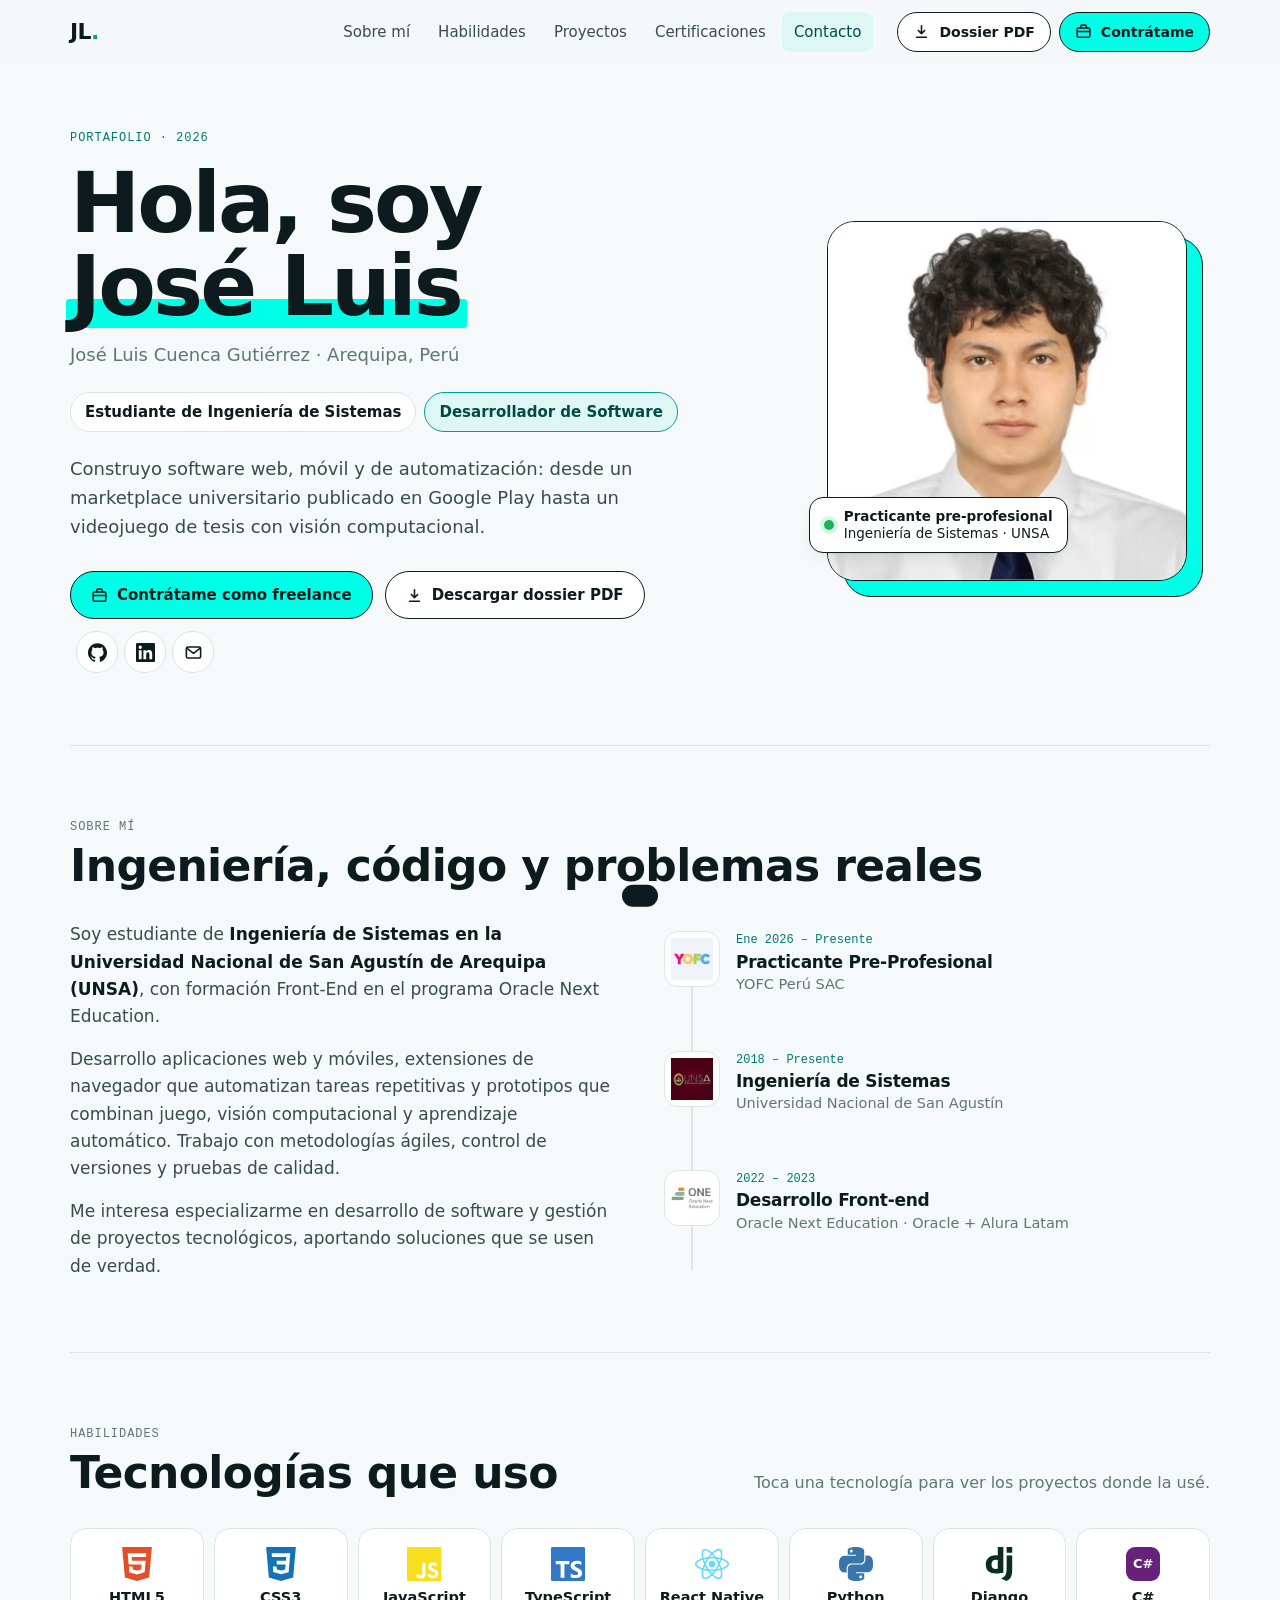
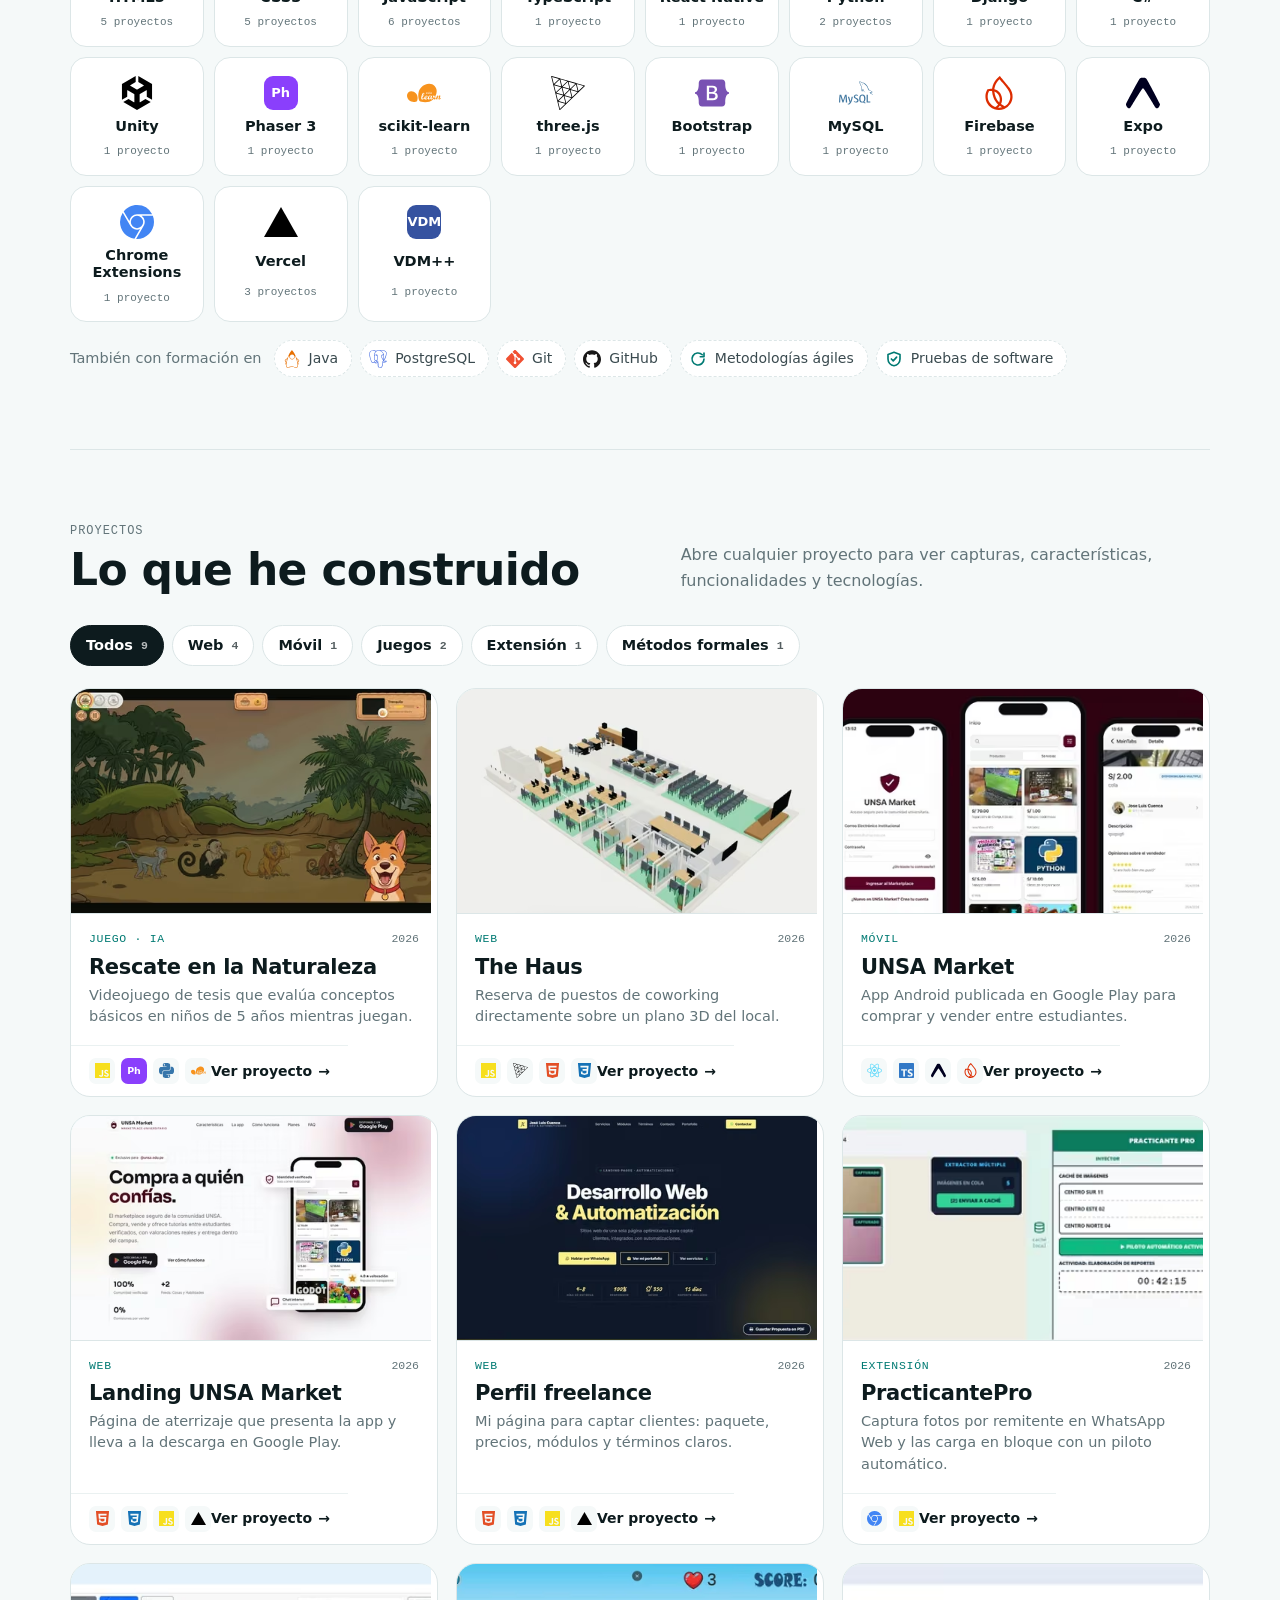
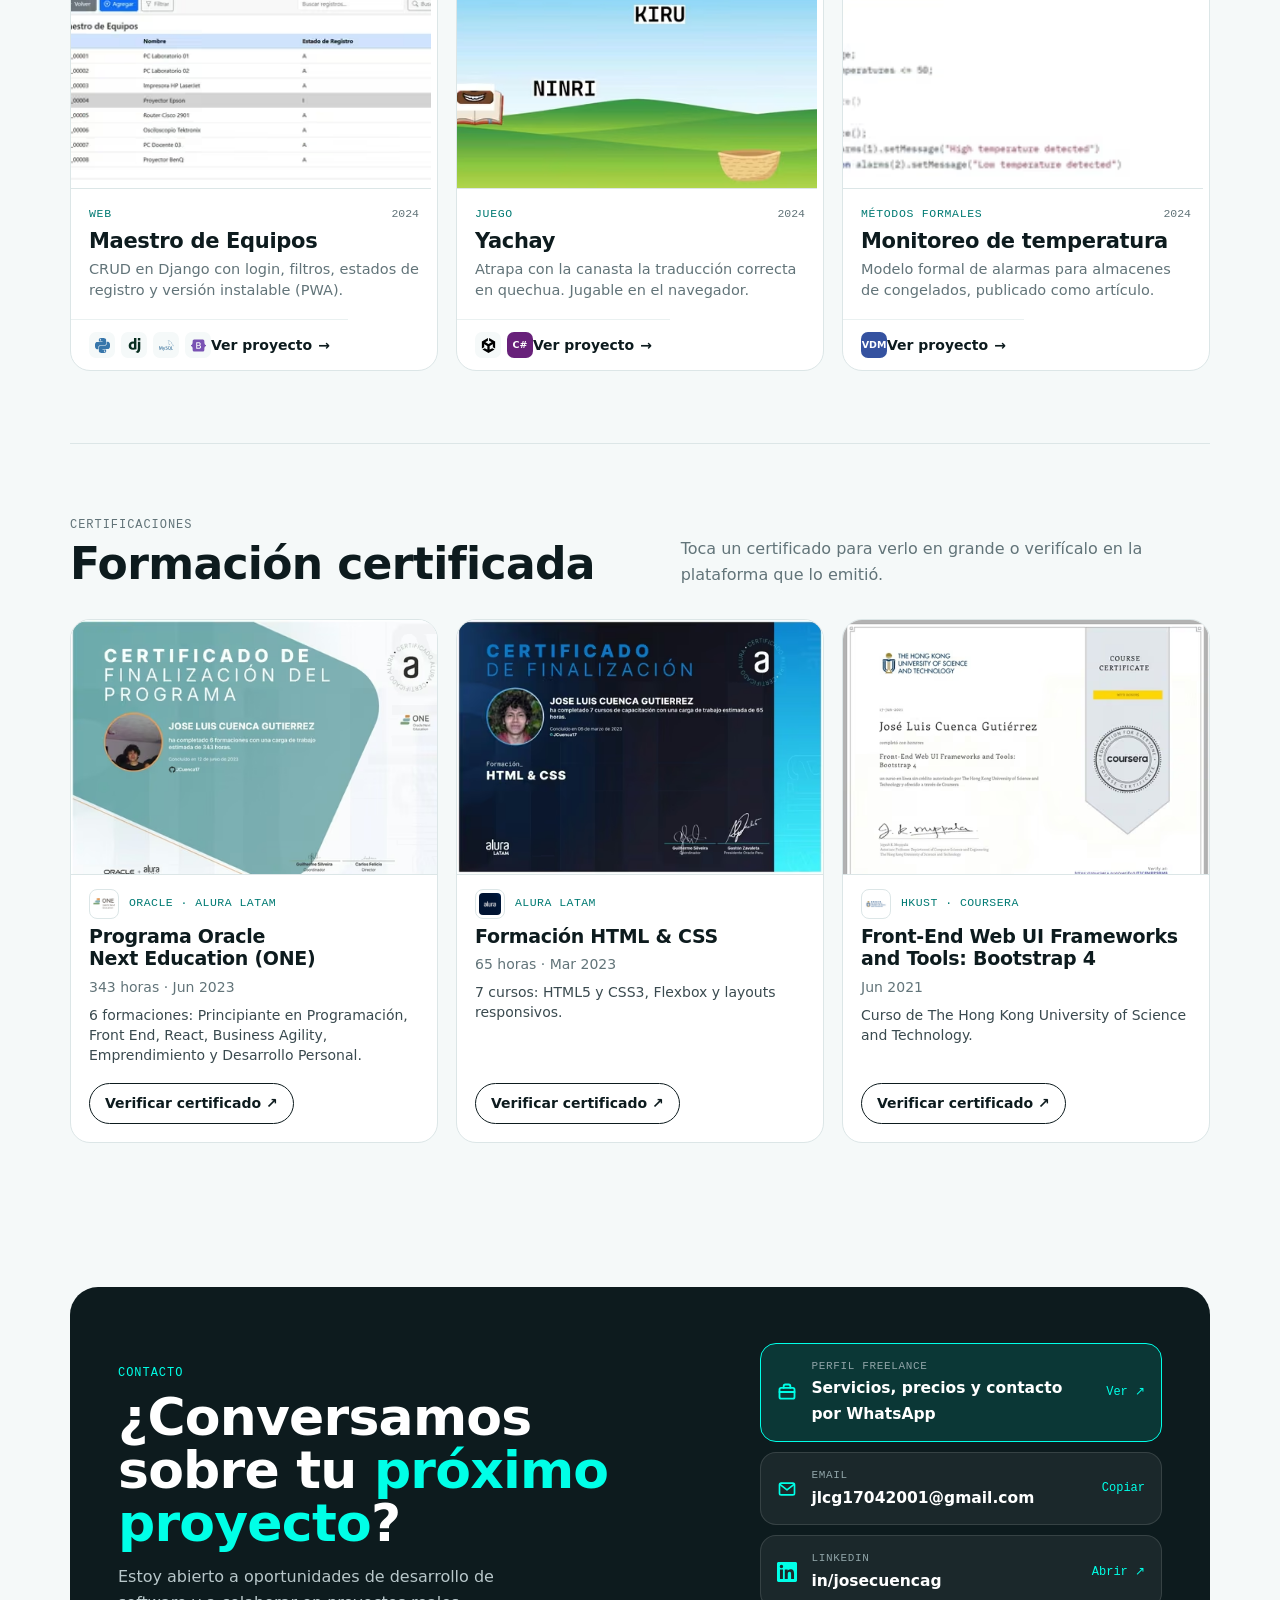
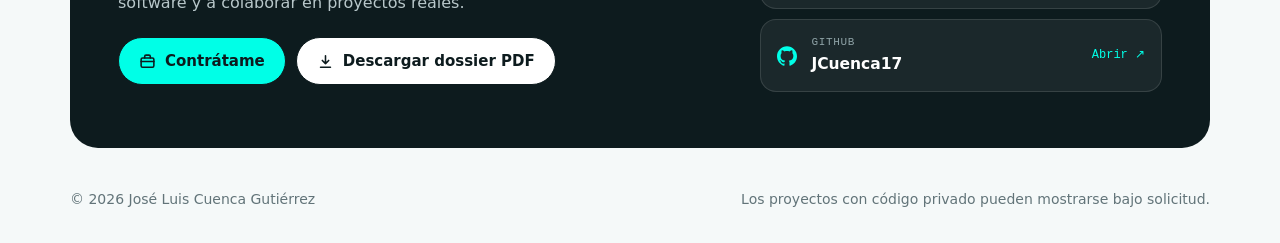
==== index.html @ ab150eff "Aclara el contexto de The Haus Proyecto académico pro bono para estudiantes de Administración de la " ====
<!doctype html>
<html lang="es-PE">
<head>
<meta charset="utf-8">
<meta name="viewport" content="width=device-width, initial-scale=1">
<title>José Luis Cuenca | Desarrollador de Software en Arequipa · Portafolio</title>
<meta name="description" content="Portafolio de José Luis Cuenca Gutiérrez, estudiante de Ingeniería de Sistemas (UNSA) y desarrollador de software en Arequipa, Perú: apps web y móviles, juegos con Unity y Phaser, extensiones de Chrome y automatización.">
<meta name="robots" content="index, follow, max-image-preview:large">
<meta name="google-site-verification" content="N4TwjsxCLMq5BI_Ngx6-KOkqQGb3mL-dlwS7zQG62xs">
<meta name="author" content="José Luis Cuenca Gutiérrez">
<meta name="theme-color" content="#F5F9F9">
<link rel="canonical" href="https://portafolio-jlcg.vercel.app/">
<link rel="icon" href="favicon.ico" sizes="48x48">
<link rel="icon" href="icons/favicon.svg" type="image/svg+xml">
<link rel="apple-touch-icon" href="icons/apple-touch-icon.png">
<link rel="manifest" href="site.webmanifest">
<meta property="og:type" content="profile">
<meta property="og:locale" content="es_PE">
<meta property="og:site_name" content="Portafolio · José Luis Cuenca">
<meta property="og:title" content="José Luis Cuenca · Desarrollador de Software">
<meta property="og:description" content="Proyectos web, móviles, juegos y automatización. Estudiante de Ingeniería de Sistemas en la UNSA, Arequipa.">
<meta property="og:url" content="https://portafolio-jlcg.vercel.app/">
<meta property="og:image" content="https://portafolio-jlcg.vercel.app/og.jpg">
<meta property="og:image:width" content="1200">
<meta property="og:image:height" content="630">
<meta property="og:image:alt" content="José Luis Cuenca, desarrollador de software. Portafolio.">
<meta property="profile:first_name" content="José Luis">
<meta property="profile:last_name" content="Cuenca Gutiérrez">
<meta name="twitter:card" content="summary_large_image">
<meta name="twitter:title" content="José Luis Cuenca · Desarrollador de Software">
<meta name="twitter:description" content="Proyectos web, móviles, juegos y automatización.">
<meta name="twitter:image" content="https://portafolio-jlcg.vercel.app/og.jpg">
<link rel="preload" as="image" type="image/avif" href="img/avif/foto-400.avif" fetchpriority="high">
<link rel="preload" as="font" type="font/woff2" href="fonts/p-bricolage-grotesque-normal-500_800.woff2" crossorigin>
<link rel="preload" as="font" type="font/woff2" href="fonts/p-figtree-normal-400_700.woff2" crossorigin>
<script type="application/ld+json">{"@context": "https://schema.org", "@graph": [{"@type": "Person", "@id": "https://portafolio-jlcg.vercel.app/#persona", "name": "José Luis Cuenca Gutiérrez", "givenName": "José Luis", "familyName": "Cuenca Gutiérrez", "url": "https://portafolio-jlcg.vercel.app/", "image": "https://portafolio-jlcg.vercel.app/img/foto.jpg", "email": "mailto:jlcg17042001@gmail.com", "jobTitle": "Desarrollador de Software", "description": "Portafolio de José Luis Cuenca Gutiérrez, estudiante de Ingeniería de Sistemas (UNSA) y desarrollador de software en Arequipa, Perú: apps web y móviles, juegos con Unity y Phaser, extensiones de Chrome y automatización.", "address": {"@type": "PostalAddress", "addressLocality": "Arequipa", "addressCountry": "PE"}, "alumniOf": [{"@type": "CollegeOrUniversity", "name": "Universidad Nacional de San Agustín de Arequipa"}, {"@type": "EducationalOrganization", "name": "Oracle Next Education"}], "knowsAbout": ["HTML5", "CSS3", "JavaScript", "TypeScript", "React Native", "Python", "Django", "C#", "Unity", "Phaser 3", "scikit-learn", "three.js", "Bootstrap", "MySQL", "Firebase", "Expo", "Chrome Extensions", "Vercel", "VDM++", "Java", "PostgreSQL", "Git", "GitHub", "Metodologías ágiles", "Pruebas de software"], "hasCredential": [{"@type": "EducationalOccupationalCredential", "name": "Programa Oracle Next Education (ONE)", "credentialCategory": "certificate", "recognizedBy": {"@type": "Organization", "name": "Oracle · Alura Latam"}, "dateCreated": "2023-06-12", "url": "https://app.aluracursos.com/program/certificate/575298e0-5813-4d18-9435-24331dc15a59"}, {"@type": "EducationalOccupationalCredential", "name": "Formación HTML & CSS", "credentialCategory": "certificate", "recognizedBy": {"@type": "Organization", "name": "Alura Latam"}, "dateCreated": "2023-03-06", "url": "https://app.aluracursos.com/degree/certificate/c618d520-2b28-4ed2-944e-40aafde21c06"}, {"@type": "EducationalOccupationalCredential", "name": "Front-End Web UI Frameworks and Tools: Bootstrap 4", "credentialCategory": "certificate", "recognizedBy": {"@type": "Organization", "name": "HKUST · Coursera"}, "dateCreated": "2021-06-17", "url": "https://coursera.org/verify/UT3C8MRP9BM8"}], "sameAs": ["https://github.com/JCuenca17", "https://www.linkedin.com/in/josecuencag/", "https://portafoliofreelance-jlcg.vercel.app/", "https://abduzcan17.itch.io/"]}, {"@type": "ProfilePage", "@id": "https://portafolio-jlcg.vercel.app/#pagina", "url": "https://portafolio-jlcg.vercel.app/", "name": "José Luis Cuenca | Desarrollador de Software en Arequipa · Portafolio", "inLanguage": "es-PE", "mainEntity": {"@id": "https://portafolio-jlcg.vercel.app/#persona"}, "dateModified": "2026-09-15", "primaryImageOfPage": "https://portafolio-jlcg.vercel.app/og.jpg"}, {"@type": "ItemList", "name": "Proyectos", "itemListElement": [{"@type": "ListItem", "position": 1, "item": {"@type": "VideoGame", "name": "Rescate en la Naturaleza", "description": "Videojuego para niños de 5 años que detecta de forma temprana su nivel de comprensión de conceptos básicos relacionales (arriba, entre, antes…) mientras juegan, sin que la evaluación se sienta como examen. Combina el movimiento del ratón, la expresión facial y el desempeño con un módulo de apoyo graduado que no altera la dificultad del ítem.", "about": "Sistema predictivo gamificado para el test Boehm-3 Preescolar", "image": "https://portafolio-jlcg.vercel.app/img/boehm-nivel.jpg", "dateCreated": "2026", "creator": {"@id": "https://portafolio-jlcg.vercel.app/#persona"}, "keywords": "JavaScript, Phaser 3, face-api.js, Web Speech API, Web Audio API, Python, NumPy · pandas · SciPy, scikit-learn, PlantUML, Git", "gamePlatform": "Navegador web", "genre": "Educativo"}}, {"@type": "ListItem", "position": 2, "item": {"@type": "WebApplication", "name": "The Haus", "description": "Sitio de marketing y aplicación web de reservas para The Haus, un concepto de coworking creado por estudiantes de Administración de la UNSA para su proyecto final; lo desarrollé pro bono para que pudieran presentar y validar su idea. La reserva se hace sobre un plano tridimensional del local: cada escritorio, sala y zona muestra su disponibilidad para la fecha y el turno elegidos, y se puede rotar, acercar y seleccionar con el ratón.", "about": "Landing y aplicación de reservas con plano 3D interactivo", "image": "https://portafolio-jlcg.vercel.app/img/thehaus-plano.jpg", "dateCreated": "2026", "creator": {"@id": "https://portafolio-jlcg.vercel.app/#persona"}, "keywords": "HTML5, CSS3, JavaScript (módulos ES), three.js, SVG, Service Worker, Vercel, Supabase (diseño)", "applicationCategory": "BusinessApplication", "operatingSystem": "Web", "url": "https://thehaus-pink.vercel.app/app/", "sameAs": ["https://thehaus-pink.vercel.app/"]}}, {"@type": "ListItem", "position": 3, "item": {"@type": "MobileApplication", "name": "UNSA Market", "description": "Aplicación Android publicada en Google Play para que los estudiantes de la UNSA compren, vendan y ofrezcan servicios entre ellos con identidad verificada y reputación visible. Ordena el comercio estudiantil que antes vivía en grupos de WhatsApp.", "about": "Marketplace móvil de la comunidad universitaria", "image": "https://portafolio-jlcg.vercel.app/img/landing-unsa-app.jpg", "dateCreated": "2026", "creator": {"@id": "https://portafolio-jlcg.vercel.app/#persona"}, "keywords": "React Native 0.81, Expo SDK 54, TypeScript, React 19, React Navigation, Firebase Auth, Cloud Firestore, Firebase Storage, Expo Notifications, EAS Build", "operatingSystem": "Android", "applicationCategory": "ShoppingApplication", "installUrl": "https://play.google.com/store/apps/details?id=com.unsa.market", "offers": {"@type": "Offer", "price": "0", "priceCurrency": "PEN"}, "url": "https://play.google.com/store/apps/details?id=com.unsa.market", "sameAs": ["https://github.com/JCuenca17/unsa-market"]}}, {"@type": "ListItem", "position": 4, "item": {"@type": "WebApplication", "name": "Landing UNSA Market", "description": "Página de aterrizaje que presenta la app, explica el problema que resuelve y lleva a la descarga en Google Play. Hecha sin frameworks, con foco en rendimiento, diseño responsive y animaciones ligeras.", "about": "Sitio promocional orientado a descargas", "image": "https://portafolio-jlcg.vercel.app/img/landing-unsa-hero.jpg", "dateCreated": "2026", "creator": {"@id": "https://portafolio-jlcg.vercel.app/#persona"}, "keywords": "HTML5, CSS3, JavaScript, Google Fonts, Vercel", "applicationCategory": "BusinessApplication", "operatingSystem": "Web", "url": "https://unsamarket.vercel.app/"}}, {"@type": "ListItem", "position": 5, "item": {"@type": "WebApplication", "name": "Perfil freelance", "description": "Landing page con la que ofrezco mis servicios de desarrollo web y automatización. Presenta tres paquetes con precio fijo, alineados con mis servicios en plataformas freelance, módulos opcionales y los términos de trabajo, y lleva al cliente directo a WhatsApp con un mensaje según el paquete elegido. También puede guardarse como propuesta en PDF desde el navegador.", "about": "Landing de servicios de desarrollo web y automatización", "image": "https://portafolio-jlcg.vercel.app/img/freelance-hero.jpg", "dateCreated": "2026", "creator": {"@id": "https://portafolio-jlcg.vercel.app/#persona"}, "keywords": "HTML5, CSS3, JavaScript, Font Awesome, Google Fonts, Vercel", "applicationCategory": "BusinessApplication", "operatingSystem": "Web", "url": "https://portafoliofreelance-jlcg.vercel.app/", "sameAs": ["https://github.com/JCuenca17/landing-page"]}}, {"@type": "ListItem", "position": 6, "item": {"@type": "SoftwareApplication", "name": "PracticantePro", "description": "Los practicantes reciben por WhatsApp las fotos de evidencia de cada centro y antes debían subirlas una por una en la aplicación web de registro. La extensión recolecta las fotos por remitente, las guarda en la caché del navegador y un piloto automático las carga en bloque en el registro de cada centro. La desarrollé para automatizar mi trabajo y el de mis compañeros de prácticas de otras regiones.", "about": "Extensión de Chrome que convierte fotos de WhatsApp en registros automáticos", "image": "https://portafolio-jlcg.vercel.app/img/pro-mock.jpg", "dateCreated": "2026", "creator": {"@id": "https://portafolio-jlcg.vercel.app/#persona"}, "keywords": "JavaScript, Chrome Extensions (Manifest V3), Content Scripts, chrome.storage, Canvas API, DataTransfer API, RPA", "applicationCategory": "BrowserApplication", "operatingSystem": "Google Chrome"}}, {"@type": "ListItem", "position": 7, "item": {"@type": "WebApplication", "name": "Maestro de Equipos", "description": "Aplicación web para administrar el inventario de equipos de laboratorio junto con sus tablas relacionadas, talleres de mantenimiento y tipos de equipo. Tiene acceso con usuario, búsqueda, filtros combinados y control del estado de cada registro, y puede instalarse como aplicación.", "about": "Aplicación web para gestionar equipos de laboratorio y su mantenimiento", "image": "https://portafolio-jlcg.vercel.app/img/labne-maestro.jpg", "dateCreated": "2024", "creator": {"@id": "https://portafolio-jlcg.vercel.app/#persona"}, "keywords": "Python, Django, MySQL, PyMySQL, Bootstrap 5, Bootstrap Icons, HTML5, CSS3, JavaScript, django-pwa, Service Worker", "applicationCategory": "BusinessApplication", "operatingSystem": "Web", "url": "https://github.com/JCuenca17/lab_ne"}}, {"@type": "ListItem", "position": 8, "item": {"@type": "VideoGame", "name": "Yachay", "description": "Juego hecho en Unity para aprender palabras en quechua jugando. El libro muestra una pista en español, con texto o imagen, y el jugador mueve la canasta para atrapar la traducción correcta entre las palabras en quechua que caen, antes de quedarse sin vidas. Está publicado en itch.io y se juega directamente en el navegador.", "about": "Juego educativo para aprender vocabulario en quechua", "image": "https://portafolio-jlcg.vercel.app/img/yachay-0.jpg", "dateCreated": "2024", "creator": {"@id": "https://portafolio-jlcg.vercel.app/#persona"}, "keywords": "Unity, C#, WebGL, itch.io", "gamePlatform": "Navegador web", "genre": "Educativo", "url": "https://abduzcan17.itch.io/yachay"}}, {"@type": "ListItem", "position": 9, "item": {"@type": "CreativeWork", "name": "Monitoreo de temperatura", "description": "Modelo formal de un sistema que vigila la temperatura de almacenes de productos perecederos congelados y dispara alarmas fuera del rango seguro. Se especificó con invariantes y operaciones verificables y se validó con el intérprete VDM Toolbox, como parte de un artículo académico.", "about": "Especificación formal y validación en VDM++", "image": "https://portafolio-jlcg.vercel.app/img/afev-code.jpg", "dateCreated": "2024", "creator": {"@id": "https://portafolio-jlcg.vercel.app/#persona"}, "keywords": "VDM++, VDM Toolbox, Métodos formales, PlantUML, UML", "url": "https://github.com/JCuenca17/proyecto1-afev"}}]}]}</script>

<style>
@font-face{font-family:'Bricolage Grotesque';font-style:normal;font-weight:500 800;font-display:swap;src:url(fonts/p-bricolage-grotesque-normal-500_800.woff2) format('woff2');unicode-range:U+0000-00FF, U+0131, U+0152-0153, U+02BB-02BC, U+02C6, U+02DA, U+02DC, U+0304, U+0308, U+0329, U+2000-206F, U+20AC, U+2122, U+2191, U+2193, U+2212, U+2215, U+FEFF, U+FFFD}
@font-face{font-family:'Figtree';font-style:italic;font-weight:400;font-display:swap;src:url(fonts/p-figtree-italic-400.woff2) format('woff2');unicode-range:U+0000-00FF, U+0131, U+0152-0153, U+02BB-02BC, U+02C6, U+02DA, U+02DC, U+0304, U+0308, U+0329, U+2000-206F, U+20AC, U+2122, U+2191, U+2193, U+2212, U+2215, U+FEFF, U+FFFD}
@font-face{font-family:'Figtree';font-style:normal;font-weight:400 700;font-display:swap;src:url(fonts/p-figtree-normal-400_700.woff2) format('woff2');unicode-range:U+0000-00FF, U+0131, U+0152-0153, U+02BB-02BC, U+02C6, U+02DA, U+02DC, U+0304, U+0308, U+0329, U+2000-206F, U+20AC, U+2122, U+2191, U+2193, U+2212, U+2215, U+FEFF, U+FFFD}
@font-face{font-family:'JetBrains Mono';font-style:normal;font-weight:400 500;font-display:swap;src:url(fonts/p-jetbrains-mono-normal-400_500.woff2) format('woff2');unicode-range:U+0000-00FF, U+0131, U+0152-0153, U+02BB-02BC, U+02C6, U+02DA, U+02DC, U+0304, U+0308, U+0329, U+2000-206F, U+20AC, U+2122, U+2191, U+2193, U+2212, U+2215, U+FEFF, U+FFFD}
@font-face{font-family:'Bricolage Grotesque Fallback';src:local('Arial');size-adjust:97.08%;ascent-override:95.80%;descent-override:27.81%;line-gap-override:0.00%}
@font-face{font-family:'Figtree Fallback';src:local('Arial');size-adjust:97.68%;ascent-override:97.26%;descent-override:25.59%;line-gap-override:0.00%}
:root{
  --ground:#F5F9F9; --paper:#FFFFFF; --ink:#0D1B1E; --ink-2:#3A4A4F; --muted:#627479;
  --rule:#DCE6E7; --rule-soft:#EAF1F1;
  --cyan:#00FFE7; --teal:#007A73; --teal-2:#00A195; --teal-soft:#DEF7F4; --teal-ink:#004B46;
  --shadow:0 1px 2px rgba(13,27,30,.05),0 8px 24px -12px rgba(13,27,30,.18);
  --f-display:"Bricolage Grotesque","Bricolage Grotesque Fallback",system-ui,sans-serif;
  --f-body:"Figtree","Figtree Fallback",system-ui,sans-serif;
  --f-mono:"JetBrains Mono",ui-monospace,Consolas,monospace;
  color-scheme:light;
}
*{box-sizing:border-box}
[hidden]{display:none!important}
html{-webkit-text-size-adjust:100%;scroll-behavior:smooth;scroll-padding-top:80px}
body{background:var(--ground);color:var(--ink);font-family:var(--f-body);font-size:16px;line-height:1.6;margin:0;padding-inline:20px;padding-block:0}
a{color:var(--teal)}
h1,h2,h3,h4{font-family:var(--f-display);margin:0;text-wrap:balance;letter-spacing:-.015em}
p{margin:0}
img{max-width:100%}
button{font:inherit;color:inherit}
:focus-visible{outline:3px solid var(--teal-2);outline-offset:3px;border-radius:6px}
.wrap{max-width:1140px;margin-inline:auto}
.mono{font-family:var(--f-mono)}
.label{font-family:var(--f-mono);font-size:12px;letter-spacing:.08em;text-transform:uppercase;color:var(--teal)}
.print-doc{display:none}

/* ── Navegación ── */
.nav{position:sticky;top:0;z-index:20;margin-inline:-20px;padding-inline:20px;background:rgba(245,249,249,.86);backdrop-filter:blur(10px);-webkit-backdrop-filter:blur(10px);border-bottom:1px solid transparent;transition:border-color .2s}
.nav.scrolled{border-bottom-color:var(--rule)}
.nav-in{max-width:1140px;margin-inline:auto;display:flex;align-items:center;gap:24px;height:64px}
.logo{font-family:var(--f-display);font-weight:800;font-size:22px;color:var(--ink);text-decoration:none;letter-spacing:-.03em}
.logo span{color:var(--teal-2)}
.nav-links{display:flex;gap:4px;margin-left:auto;list-style:none;padding:0;margin-block:0}
.nav-links a{display:block;padding:8px 12px;border-radius:8px;color:var(--ink-2);text-decoration:none;font-weight:500;font-size:15px}
.nav-links a:hover{background:var(--teal-soft);color:var(--teal-ink)}
.nav-links a.on{color:var(--teal-ink);background:var(--teal-soft)}
.nav-actions{display:flex;gap:8px;align-items:center}

.btn{display:inline-flex;align-items:center;justify-content:center;gap:9px;padding:11px 20px;border-radius:999px;border:1.5px solid var(--ink);background:var(--paper);color:var(--ink);font-weight:600;font-size:15px;text-decoration:none;cursor:pointer;transition:transform .15s ease,box-shadow .15s ease,background .15s}
.btn svg{width:17px;height:17px;flex:none}
.btn:hover{transform:translateY(-2px);box-shadow:0 6px 0 -2px var(--ink)}
.btn:active{transform:translateY(0);box-shadow:none}
.btn.cy{background:var(--cyan);border-color:var(--ink);color:var(--ink)}
.btn.sm{padding:8px 15px;font-size:14px}
.btn[aria-busy="true"]{opacity:.7;pointer-events:none}

/* ── Portada ── */
.hero{display:grid;grid-template-columns:minmax(0,1.25fr) minmax(0,.75fr);gap:56px;align-items:center;padding-block:64px 72px}
.hello{font-family:var(--f-display);font-weight:800;font-size:clamp(44px,7vw,84px);line-height:.98;letter-spacing:-.035em}
.hello .hl{position:relative;white-space:nowrap;z-index:0}
.hello .hl::after{content:"";position:absolute;left:-4px;right:-6px;bottom:.08em;height:.34em;background:var(--cyan);z-index:-1;border-radius:3px;transform-origin:left;animation:mark .9s .25s cubic-bezier(.2,.8,.2,1) both}
@keyframes mark{from{transform:scaleX(0)}to{transform:scaleX(1)}}
.fullname{margin-top:14px;font-size:18px;color:var(--muted);font-weight:500}
.roles{display:flex;flex-wrap:wrap;gap:8px;margin-top:22px}
.roles span{padding:7px 14px;border-radius:999px;background:var(--paper);border:1.5px solid var(--rule);font-weight:600;font-size:15px}
.roles span:last-child{border-color:var(--teal-2);color:var(--teal-ink);background:var(--teal-soft)}
.hero .lead{margin-top:22px;font-size:18px;color:var(--ink-2);max-width:56ch;line-height:1.62}
.hero-actions{display:flex;flex-wrap:wrap;gap:12px;margin-top:30px;align-items:center}
.social{display:flex;gap:6px;margin-left:6px}
.social a{width:42px;height:42px;border-radius:50%;display:grid;place-items:center;color:var(--ink);border:1.5px solid var(--rule);background:var(--paper);transition:color .15s,border-color .15s,transform .15s}
.social a:hover{color:var(--teal);border-color:var(--teal-2);transform:translateY(-2px)}
.social svg{width:19px;height:19px}
.portrait{position:relative;justify-self:center;width:min(100%,360px)}
.portrait .frame{position:relative;aspect-ratio:1;border-radius:28px;overflow:hidden;background:#fff;border:1.5px solid var(--ink);z-index:1}
.portrait .frame picture,.portrait .frame img{display:block;width:100%;height:100%;object-fit:cover}
.portrait::before{content:"";position:absolute;inset:0;transform:translate(16px,16px);border-radius:28px;background:var(--cyan);border:1.5px solid var(--ink)}
.portrait .stamp{position:absolute;z-index:2;left:-18px;bottom:28px;background:var(--paper);border:1.5px solid var(--ink);border-radius:14px;padding:10px 14px;display:flex;gap:10px;align-items:center;font-size:13.5px;line-height:1.25;box-shadow:var(--shadow)}
.stamp .dot{width:10px;height:10px;border-radius:50%;background:#19B35F;box-shadow:0 0 0 4px #D6F5E3;flex:none}
.stamp b{display:block;font-weight:700}

/* ── Secciones ── */
section{padding-block:72px;border-top:1px solid var(--rule)}
.s-head{display:flex;flex-wrap:wrap;justify-content:space-between;align-items:end;gap:14px 24px;margin-bottom:32px}
.s-head h2{font-size:clamp(30px,4vw,44px);font-weight:800;line-height:1.05;margin-top:6px}
.s-head p{color:var(--muted);max-width:52ch}

/* Sobre mí */
.about{display:grid;grid-template-columns:minmax(0,1fr) minmax(0,1fr);gap:48px}
.about-text{display:grid;gap:16px;font-size:17px;color:var(--ink-2);max-width:58ch;align-content:start}
.about-text strong{color:var(--ink)}
.timeline{list-style:none;margin:0;padding:0;display:grid;gap:0;position:relative}
.timeline::before{content:"";position:absolute;left:27px;top:10px;bottom:10px;width:2px;background:var(--rule)}
.timeline li{display:grid;grid-template-columns:56px 1fr;gap:16px;padding-block:10px;position:relative}
.t-logo{width:56px;height:56px;border-radius:14px;background:var(--paper);border:1.5px solid var(--rule);display:grid;place-items:center;overflow:hidden;position:relative;z-index:1}
.t-logo img{width:100%;height:100%;object-fit:contain;padding:6px}
.t-logo.txt{font-family:var(--f-display);font-weight:800;font-size:15px;color:var(--teal-ink);background:var(--teal-soft);border-color:var(--teal-2)}
.timeline h3{font-size:17px;font-weight:700;line-height:1.3}
.timeline p{font-size:14.5px;color:var(--muted)}
.timeline .when{font-family:var(--f-mono);font-size:12px;color:var(--teal)}

/* Habilidades */
.skills{display:grid;grid-template-columns:repeat(auto-fill,minmax(132px,1fr));gap:10px}
.skill{--brand:#0D1B1E;display:grid;justify-items:center;gap:8px;padding:18px 10px 14px;border-radius:16px;background:var(--paper);border:1.5px solid var(--rule);cursor:pointer;text-align:center;transition:transform .15s,border-color .15s,box-shadow .15s}
.skill:hover{transform:translateY(-3px);border-color:var(--brand);box-shadow:var(--shadow)}
.skill[aria-pressed="true"]{border-color:var(--ink);background:var(--teal-soft);box-shadow:0 4px 0 -1px var(--ink)}
.skill svg{width:34px;height:34px;fill:var(--brand)}
.skill .mono-ico{width:34px;height:34px;border-radius:9px;background:var(--brand);color:#fff;display:grid;place-items:center;font-family:var(--f-display);font-weight:800;font-size:13px}
.skill b{font-weight:600;font-size:14.5px;line-height:1.2}
.skill small{font-family:var(--f-mono);font-size:11px;color:var(--muted)}
.also{margin-top:18px;display:flex;flex-wrap:wrap;gap:8px;align-items:center;color:var(--muted);font-size:14.5px}
.also-t{margin-right:4px}
.also .c{display:inline-flex;align-items:center;gap:8px;padding:6px 13px 6px 8px;border-radius:999px;border:1.5px dashed var(--rule);background:var(--paper);color:var(--ink-2);font-size:14px;font-weight:500}
.also .c svg{width:18px;height:18px;flex:none}

/* Proyectos */
.filters{display:flex;flex-wrap:wrap;gap:8px;margin-bottom:22px;align-items:center}
.chip{display:inline-flex;align-items:center;gap:8px;padding:8px 15px;border-radius:999px;border:1.5px solid var(--rule);background:var(--paper);font-weight:600;font-size:14.5px;cursor:pointer;transition:border-color .15s,background .15s}
.chip:hover{border-color:var(--ink)}
.chip[aria-pressed="true"]{background:var(--ink);border-color:var(--ink);color:#fff}
.chip .n{font-family:var(--f-mono);font-size:11.5px;opacity:.7}
.chip.tech-active{background:var(--cyan);border-color:var(--ink);color:var(--ink)}
.chip.tech-active .x{font-size:16px;line-height:1}
.grid{display:grid;grid-template-columns:repeat(3,minmax(0,1fr));gap:18px}
.card{display:flex;flex-direction:column;text-align:left;padding:0;background:var(--paper);border:1.5px solid var(--rule);border-radius:20px;overflow:hidden;cursor:pointer;transition:transform .2s ease,border-color .2s,box-shadow .2s}
.card:hover{transform:translateY(-4px);border-color:var(--ink);box-shadow:0 8px 0 -2px var(--ink)}
.card[hidden]{display:none}
.card.enter{animation:pop .35s cubic-bezier(.2,.8,.2,1)}
@keyframes pop{from{transform:scale(.97) translateY(8px)}to{transform:none}}
.thumb{aspect-ratio:16/10;overflow:hidden;background:var(--teal-soft);border-bottom:1.5px solid var(--rule)}
.thumb picture{display:block;width:100%;height:100%}
.thumb img{display:block;width:100%;height:100%;object-fit:cover;object-position:center top;transition:transform .5s ease}
.card:hover .thumb img{transform:scale(1.04)}
.c-body{padding:16px 18px 18px;display:grid;gap:6px;flex:1;align-content:start}
.c-top{display:flex;justify-content:space-between;align-items:center;gap:8px}
.c-type{font-family:var(--f-mono);font-size:11.5px;letter-spacing:.06em;text-transform:uppercase;color:var(--teal)}
.c-year{font-family:var(--f-mono);font-size:11.5px;color:var(--muted)}
.card h3{font-size:21px;font-weight:700;line-height:1.15}
.card p{font-size:14.5px;color:var(--muted);line-height:1.45}
.c-foot{display:flex;justify-content:space-between;align-items:center;padding:12px 18px;border-top:1px solid var(--rule-soft)}
.icons{display:flex;gap:6px}
.icons span{width:26px;height:26px;border-radius:7px;background:var(--ground);display:grid;place-items:center}
.icons svg{width:15px;height:15px}
.icons .mi{font-family:var(--f-display);font-weight:800;font-size:9.5px;color:#fff}
.more{font-weight:600;font-size:14px;color:var(--ink);display:flex;align-items:center;gap:6px}
.more i{font-style:normal;transition:transform .2s}
.card:hover .more i{transform:translateX(4px)}
/* Certificaciones */
.certs{display:grid;grid-template-columns:repeat(3,minmax(0,1fr));gap:18px}
@media (max-width:1000px){.certs{grid-template-columns:repeat(2,minmax(0,1fr))}}
@media (max-width:620px){.certs{grid-template-columns:1fr}}
.cert{display:flex;flex-direction:column;background:var(--paper);border:1.5px solid var(--rule);border-radius:20px;overflow:hidden;transition:border-color .2s,box-shadow .2s,transform .2s}
.cert:hover{border-color:var(--ink);box-shadow:0 8px 0 -2px var(--ink);transform:translateY(-4px)}
.cert-shot{position:relative;display:block;width:100%;padding:0;border:0;border-bottom:1.5px solid var(--rule);background:var(--ground);aspect-ratio:1.44;overflow:hidden;cursor:zoom-in}
.cert-shot picture,.cert-shot img{display:block;width:100%;height:100%;object-fit:cover;object-position:left top;transition:transform .5s ease}
.cert:hover .cert-shot img{transform:scale(1.03)}
.cert-shot .zoom{position:absolute;right:10px;bottom:10px;width:34px;height:34px;border-radius:50%;background:var(--paper);border:1.5px solid var(--ink);display:grid;place-items:center;opacity:0;transform:scale(.9);transition:opacity .2s,transform .2s}
.cert-shot .zoom svg{width:16px;height:16px}
.cert:hover .cert-shot .zoom,.cert-shot:focus-visible .zoom{opacity:1;transform:none}
.cert-body{padding:14px 18px 18px;display:grid;gap:6px;flex:1;align-content:start}
.cert-org{display:flex;align-items:center;gap:10px;font-family:var(--f-mono);font-size:11.5px;letter-spacing:.04em;color:var(--teal);text-transform:uppercase}
.cert-org img{width:30px;height:30px;object-fit:contain;border-radius:8px;border:1px solid var(--rule);background:#fff;padding:3px}
.cert h3{font-size:19px;font-weight:700;line-height:1.2}
.cert-meta{font-size:14px;color:var(--muted)}
.cert-honor{display:inline-block;margin-left:6px;font-size:11.5px;font-weight:600;color:#6E5A22;background:#F4EDDA;padding:1px 8px;border-radius:999px;vertical-align:1px}
.cert-detail{font-size:14px;color:var(--ink-2);line-height:1.45}
.cert-foot{padding:0 18px 18px}
.empty{padding:40px;text-align:center;color:var(--muted);border:1.5px dashed var(--rule);border-radius:20px}

/* Contacto */
.contact{background:var(--ink);color:#fff;border-radius:28px;padding:56px 48px;display:grid;grid-template-columns:minmax(0,1.2fr) minmax(0,.8fr);gap:40px;align-items:center;margin-block:72px 40px;border-top:0}
.contact h2{font-size:clamp(32px,4.5vw,52px);font-weight:800;line-height:1.02}
.contact h2 span{color:var(--cyan)}
.contact p{color:#B8C7CA;margin-top:14px;max-width:44ch}
.c-list{display:grid;gap:10px}
.c-item{display:flex;align-items:center;gap:14px;padding:14px 16px;border-radius:16px;background:rgba(255,255,255,.06);border:1px solid rgba(255,255,255,.12);color:#fff;text-decoration:none;cursor:pointer;text-align:left;width:100%;transition:background .15s,border-color .15s}
.c-item:hover{background:rgba(0,255,231,.1);border-color:var(--cyan)}
.c-item svg{width:20px;height:20px;flex:none;color:var(--cyan)}
.c-item small{display:block;font-family:var(--f-mono);font-size:11px;color:#8FA3A7;letter-spacing:.06em;text-transform:uppercase}
.c-item b{font-weight:600;font-size:15.5px;word-break:break-all}
.c-item.hire{background:rgba(0,255,231,.12);border-color:var(--cyan)}
.c-item.hire b{word-break:normal;overflow-wrap:anywhere}
.c-item .act{margin-left:auto;font-family:var(--f-mono);font-size:12px;color:var(--cyan);white-space:nowrap}
footer{padding-block:0 32px;display:flex;justify-content:space-between;flex-wrap:wrap;gap:12px;color:var(--muted);font-size:14px}

/* ── Ficha (modal) ── */
dialog{border:0;padding:0;background:transparent;max-width:none;max-height:none;color:var(--ink)}
dialog::backdrop{background:rgba(13,27,30,.55);backdrop-filter:blur(3px)}
#ficha{width:min(1160px,calc(100vw - 32px));height:min(820px,calc(100dvh - 32px))}
#ficha[open]{display:flex}
.sheet{flex:1;display:grid;grid-template-columns:minmax(0,1.12fr) minmax(0,1fr);background:var(--paper);border-radius:24px;overflow:hidden;border:1.5px solid var(--ink);animation:sheetIn .28s cubic-bezier(.2,.8,.2,1)}
@keyframes sheetIn{from{transform:translateY(18px) scale(.985)}to{transform:none}}
.gal{background:var(--ground);display:grid;grid-template-rows:minmax(0,1fr) auto auto;border-right:1.5px solid var(--rule);min-height:0}
.stage{position:relative;min-height:0;display:grid;place-items:center;padding:24px}
#f-pic{display:contents}
.stage img{max-width:100%;max-height:100%;object-fit:contain;border-radius:12px;border:1px solid var(--rule);background:#fff;cursor:zoom-in;box-shadow:var(--shadow)}
.arrow{position:absolute;top:50%;transform:translateY(-50%);width:42px;height:42px;border-radius:50%;border:1.5px solid var(--ink);background:var(--paper);cursor:pointer;display:grid;place-items:center;transition:background .15s}
.arrow:hover{background:var(--cyan)}
.arrow.l{left:12px}.arrow.r{right:12px}
.arrow svg{width:18px;height:18px}
.zoom-hint{position:absolute;right:16px;bottom:14px;font-family:var(--f-mono);font-size:11px;background:rgba(255,255,255,.9);border:1px solid var(--rule);padding:3px 8px;border-radius:999px;color:var(--muted);pointer-events:none}
.g-cap{padding:0 24px 8px;font-size:13.5px;color:var(--muted);min-height:1.6em}
.strip{display:flex;gap:8px;padding:6px 24px 20px;overflow-x:auto}
.strip button{flex:none;width:92px;aspect-ratio:16/10;border-radius:9px;overflow:hidden;border:2px solid transparent;padding:0;cursor:pointer;background:#fff;opacity:.6;transition:opacity .15s,border-color .15s}
.strip button[aria-current="true"]{border-color:var(--ink);opacity:1}
.strip button:hover{opacity:1}
.strip picture{display:block;width:100%;height:100%}
.strip img{width:100%;height:100%;object-fit:cover;object-position:top;display:block}
.info{display:grid;grid-template-rows:auto minmax(0,1fr) auto;min-height:0}
.i-head{padding:22px 26px 0;display:grid;gap:4px;position:relative}
.close{position:absolute;right:16px;top:16px;width:40px;height:40px;border-radius:50%;border:1.5px solid var(--rule);background:var(--paper);cursor:pointer;display:grid;place-items:center}
.close:hover{border-color:var(--ink);background:var(--cyan)}
.close svg{width:18px;height:18px}
.i-head h2{font-size:clamp(26px,3vw,34px);font-weight:800;line-height:1.05;padding-right:48px;margin-top:4px}
.i-head .kick{color:var(--muted);font-size:16px;font-weight:500}
.i-scroll{overflow-y:auto;padding:16px 26px 20px;display:grid;gap:18px;align-content:start}
.i-scroll .sum{font-size:15.5px;color:var(--ink-2);line-height:1.62}
.meta{display:grid;grid-template-columns:repeat(2,minmax(0,1fr));gap:10px 18px;margin:0;padding:14px 16px;border-radius:14px;background:var(--ground)}
.meta dt{font-family:var(--f-mono);font-size:10.5px;letter-spacing:.08em;text-transform:uppercase;color:var(--muted)}
.meta dd{margin:1px 0 0;font-size:14px;line-height:1.4;font-weight:500}
.i-links{display:flex;flex-wrap:wrap;gap:8px;align-items:center}
.priv{display:inline-flex;align-items:center;gap:8px;font-family:var(--f-mono);font-size:12px;color:#6E5A22;background:#F4EDDA;padding:6px 12px;border-radius:999px}
.priv svg{width:13px;height:13px}
.tabs{display:flex;gap:4px;padding:4px;border-radius:999px;background:var(--ground);width:fit-content;max-width:100%;overflow-x:auto}
.tabs button{border:0;background:transparent;padding:8px 14px;border-radius:999px;font-weight:600;font-size:14px;cursor:pointer;white-space:nowrap;color:var(--muted)}
.tabs button[aria-selected="true"]{background:var(--ink);color:#fff}
.panel ul{margin:0;padding:0;list-style:none;display:grid;gap:9px}
.panel li{position:relative;padding-left:22px;font-size:15px;line-height:1.5}
.panel li::before{content:"";position:absolute;left:0;top:.45em;width:11px;height:11px;border-radius:3px;background:var(--cyan);border:1.5px solid var(--ink)}
.panel li b{font-weight:700}
.tech-list{display:flex;flex-wrap:wrap;gap:8px}
.tech-list span{display:inline-flex;align-items:center;gap:7px;padding:6px 12px;border-radius:999px;border:1.5px solid var(--rule);font-size:14px;font-weight:500}
.tech-list svg{width:15px;height:15px}
.i-foot{display:flex;justify-content:space-between;gap:10px;padding:12px 18px;border-top:1px solid var(--rule)}
.navbtn{display:flex;align-items:center;gap:8px;border:0;background:transparent;cursor:pointer;padding:8px 10px;border-radius:10px;font-weight:600;font-size:14px;color:var(--ink-2);text-align:left;max-width:48%}
.navbtn:hover{background:var(--teal-soft);color:var(--teal-ink)}
.navbtn svg{width:16px;height:16px;flex:none}
.navbtn span{overflow:hidden;text-overflow:ellipsis;white-space:nowrap}

#lupa{width:100vw;height:100dvh}
#lupa[open]{display:grid;place-items:center}
#lupa img{max-width:calc(100vw - 48px);max-height:calc(100dvh - 96px);border-radius:10px;background:#fff;box-shadow:0 20px 60px rgba(0,0,0,.4)}
#lupa .close{position:fixed;top:18px;right:18px}
#lupa .arrow{position:fixed}
#lupa .l-cap{position:fixed;bottom:18px;left:50%;transform:translateX(-50%);background:rgba(13,27,30,.8);color:#fff;padding:6px 14px;border-radius:999px;font-size:13.5px;max-width:calc(100vw - 40px);text-align:center}

.toast{position:fixed;left:50%;bottom:24px;transform:translate(-50%,140%);background:var(--ink);color:#fff;padding:11px 18px;border-radius:999px;font-weight:600;font-size:14.5px;z-index:100;transition:transform .3s cubic-bezier(.2,.8,.2,1);box-shadow:var(--shadow)}
.toast.show{transform:translate(-50%,0)}

@media (max-width:1000px){
  .grid{grid-template-columns:repeat(2,minmax(0,1fr))}
  .hero{grid-template-columns:1fr;gap:48px;padding-block:44px 56px}
  .portrait{justify-self:start;width:min(100%,300px);margin-left:4px}
  .about{grid-template-columns:1fr;gap:32px}
  .contact{grid-template-columns:1fr;padding:40px 28px}
  .nav-links{display:none}
  .nav-actions{margin-left:auto}
  #ficha{height:calc(100dvh - 24px);width:calc(100vw - 24px)}
  .sheet{grid-template-columns:1fr;grid-template-rows:auto minmax(0,1fr);overflow-y:auto}
  .gal{border-right:0;border-bottom:1.5px solid var(--rule);grid-template-rows:auto auto auto}
  .stage{height:min(46vh,380px)}
  .info{grid-template-rows:auto auto auto}
  .i-scroll{overflow:visible}
}
@media (max-width:620px){
  .hide-xs{display:none}
  body{padding-inline:16px}
  .nav{margin-inline:-16px;padding-inline:16px}
  .grid{grid-template-columns:1fr}
  section{padding-block:56px}
  .meta{grid-template-columns:1fr}
  .portrait .stamp{left:8px;bottom:-14px}
  .stage{height:260px;padding:14px}
  .arrow.l{left:6px}.arrow.r{right:6px}
  .i-head{padding:18px 18px 0}.i-scroll{padding:14px 18px 18px}
  .contact{padding:32px 20px;border-radius:22px}
}
@media (prefers-reduced-motion:reduce){
  html{scroll-behavior:auto}
  *,*::before,*::after{animation:none!important;transition:none!important}
}

/* ── PDF ── */
@page{size:A4;margin:12mm 12mm 13mm}
@media print{
  body{background:#fff;padding:0;font-size:10pt;-webkit-print-color-adjust:exact;print-color-adjust:exact}
  .screen{display:none!important}
  .print-doc{display:block}
  .pd-cover{display:grid;grid-template-columns:1fr 38mm;gap:8mm;align-items:start;padding-bottom:4mm;border-bottom:1.5px solid var(--ink)}
  .pd-cover h1{font-size:30pt;font-weight:800;line-height:1;letter-spacing:-.03em}
  .pd-cover h1 .hl{position:relative;z-index:0}
  .pd-cover h1 .hl::after{content:"";position:absolute;left:-2px;right:-3px;bottom:.06em;height:.34em;background:var(--cyan);z-index:-1}
  .pd-roles{margin-top:3mm;font-weight:600;font-size:12pt;color:var(--teal-ink)}
  .pd-contact{margin-top:3mm;font-family:var(--f-mono);font-size:8.5pt;color:var(--ink-2);display:flex;flex-wrap:wrap;gap:1mm 6mm}
  .pd-photo{width:38mm;aspect-ratio:1;border-radius:6mm;overflow:hidden;border:1.5px solid var(--ink);box-shadow:3mm 3mm 0 var(--cyan)}
  .pd-photo img{width:100%;height:100%;object-fit:cover;display:block}
  .pd-lead{margin-top:3mm;font-size:9.8pt;color:var(--ink-2);line-height:1.55}
  .pd-2{display:grid;grid-template-columns:1fr 1fr;gap:8mm;margin-top:4.5mm}
  .pd-h{font-family:var(--f-mono);font-size:8pt;letter-spacing:.08em;text-transform:uppercase;color:var(--teal);margin-bottom:2.5mm}
  .pd-tl{display:grid;gap:2.5mm}
  .pd-tl div b{display:block;font-size:10pt}
  .pd-tl div span{font-size:9pt;color:var(--muted)}
  .pd-sk{display:flex;flex-wrap:wrap;gap:1.6mm}
  .pd-sk span{border:1px solid var(--rule);border-radius:99px;padding:.6mm 2.6mm;font-size:8.8pt}
  .pd-certs{display:grid;grid-template-columns:1fr 1fr;gap:1.5mm 8mm}
  .pd-certs div b{display:block;font-size:9.2pt;line-height:1.25}
  .pd-certs div span{font-size:8.3pt;color:var(--muted)}
  .pd-index{margin-top:2mm;display:grid;gap:0}
  .pd-index div{display:grid;grid-template-columns:9mm 1fr auto;gap:3mm;padding:1.3mm 0;border-bottom:1px solid var(--rule-soft);font-size:9.5pt}
  .pd-index i{font-style:normal;font-family:var(--f-mono);color:var(--teal)}
  .pd-index em{font-style:normal;color:var(--muted);font-size:8.5pt}
  .pd-proj{break-before:page}
  .pd-ph{display:flex;justify-content:space-between;align-items:baseline;border-bottom:1.5px solid var(--ink);padding-bottom:2.5mm}
  .pd-ph h2{font-size:21pt;font-weight:800;line-height:1.05}
  .pd-ph .t{font-family:var(--f-mono);font-size:8.5pt;color:var(--teal);text-transform:uppercase;letter-spacing:.06em}
  .pd-kick{margin-top:1.5mm;color:var(--muted);font-size:11pt;font-weight:500}
  .pd-imgs{display:grid;grid-template-columns:1.5fr 1fr;gap:3mm;margin-top:4mm}
  .pd-imgs.one{grid-template-columns:1fr}
  .pd-imgs img{width:100%;height:62mm;object-fit:cover;object-position:top;border-radius:2.5mm;border:1px solid var(--rule);display:block}
  .pd-imgs.one img{height:72mm}
  .pd-imgs.contain img{object-fit:contain;background:#fff}
  .pd-sum{margin-top:4mm;font-size:10pt;color:var(--ink-2);line-height:1.55}
  .pd-meta{margin-top:3mm;display:grid;grid-template-columns:repeat(4,1fr);gap:2mm 4mm;background:var(--ground);border-radius:2.5mm;padding:2.5mm 3.5mm}
  .pd-meta dt{font-family:var(--f-mono);font-size:7pt;text-transform:uppercase;letter-spacing:.07em;color:var(--muted)}
  .pd-meta dd{margin:0;font-size:8.8pt;font-weight:500;line-height:1.35}
  .pd-lists{margin-top:4mm;display:grid;grid-template-columns:1fr 1fr;gap:6mm}
  .pd-lists ul{margin:0;padding:0 0 0 4mm;display:grid;gap:1.2mm}
  .pd-lists li{font-size:9.3pt;line-height:1.42}
  .pd-lists li::marker{color:var(--teal-2)}
  .pd-tech{margin-top:4mm}
  .pd-links{margin-top:3mm;font-family:var(--f-mono);font-size:8.5pt;color:var(--teal-ink)}
  .pd-links a{color:var(--teal-ink);text-decoration:none}
  .pd-note{font-size:8pt;color:var(--muted);margin-top:1.5mm}
}</style>
</head>
<body>


<div class="screen">
<nav class="nav" id="nav" aria-label="Principal">
  <div class="nav-in">
    <a class="logo" href="#inicio">JL<span>.</span></a>
    <ul class="nav-links">
      <li><a href="#sobre-mi">Sobre mí</a></li>
      <li><a href="#habilidades">Habilidades</a></li>
      <li><a href="#proyectos">Proyectos</a></li>
      <li><a href="#certificaciones">Certificaciones</a></li>
      <li><a href="#contacto">Contacto</a></li>
    </ul>
    <div class="nav-actions">
      <button class="btn sm js-pdf" type="button"><svg viewBox="0 0 24 24" fill="none" stroke="currentColor" stroke-width="2.2" stroke-linecap="round" stroke-linejoin="round"><path d="M12 4v11m0 0l-4.5-4.5M12 15l4.5-4.5M5 20h14"/></svg><span><span class="hide-xs">Dossier </span>PDF</span></button>
      <a class="btn sm cy" href="https://portafoliofreelance-jlcg.vercel.app/" target="_blank" rel="noopener"><svg viewBox="0 0 24 24" fill="none" stroke="currentColor" stroke-width="2.2" stroke-linecap="round" stroke-linejoin="round"><rect x="3" y="7" width="18" height="13" rx="2"/><path d="M8 7V5a2 2 0 0 1 2-2h4a2 2 0 0 1 2 2v2M3 12h18"/></svg>Contrátame</a>
    </div>
  </div>
</nav>

<div class="wrap">
<header class="hero" id="inicio">
  <div>
    <p class="label">Portafolio · 2026</p>
    <h1 class="hello" style="margin-top:14px">Hola, soy <span class="hl">José Luis</span></h1>
    <p class="fullname">José Luis Cuenca Gutiérrez · Arequipa, Perú</p>
    <div class="roles"><span>Estudiante de Ingeniería de Sistemas</span><span>Desarrollador de Software</span></div>
    <p class="lead">Construyo software web, móvil y de automatización: desde un marketplace universitario publicado en Google Play hasta un videojuego de tesis con visión computacional.</p>
    <div class="hero-actions">
      <a class="btn cy" href="https://portafoliofreelance-jlcg.vercel.app/" target="_blank" rel="noopener"><svg viewBox="0 0 24 24" fill="none" stroke="currentColor" stroke-width="2.2" stroke-linecap="round" stroke-linejoin="round"><rect x="3" y="7" width="18" height="13" rx="2"/><path d="M8 7V5a2 2 0 0 1 2-2h4a2 2 0 0 1 2 2v2M3 12h18"/></svg>Contrátame como freelance</a>
      <button class="btn js-pdf" type="button"><svg viewBox="0 0 24 24" fill="none" stroke="currentColor" stroke-width="2.2" stroke-linecap="round" stroke-linejoin="round"><path d="M12 4v11m0 0l-4.5-4.5M12 15l4.5-4.5M5 20h14"/></svg>Descargar dossier PDF</button>
      <div class="social">
        <a href="https://github.com/JCuenca17" target="_blank" rel="noopener" aria-label="GitHub"><svg viewBox="0 0 24 24" fill="currentColor"><path d="M12 .297c-6.63 0-12 5.373-12 12 0 5.303 3.438 9.8 8.205 11.385.6.113.82-.258.82-.577 0-.285-.01-1.04-.015-2.04-3.338.724-4.042-1.61-4.042-1.61C4.422 18.07 3.633 17.7 3.633 17.7c-1.087-.744.084-.729.084-.729 1.205.084 1.838 1.236 1.838 1.236 1.07 1.835 2.809 1.305 3.495.998.108-.776.417-1.305.76-1.605-2.665-.3-5.466-1.332-5.466-5.93 0-1.31.465-2.38 1.235-3.22-.135-.303-.54-1.523.105-3.176 0 0 1.005-.322 3.3 1.23.96-.267 1.98-.399 3-.405 1.02.006 2.04.138 3 .405 2.28-1.552 3.285-1.23 3.285-1.23.645 1.653.24 2.873.12 3.176.765.84 1.23 1.91 1.23 3.22 0 4.61-2.805 5.625-5.475 5.92.42.36.81 1.096.81 2.22 0 1.606-.015 2.896-.015 3.286 0 .315.21.69.825.57C20.565 22.092 24 17.592 24 12.297c0-6.627-5.373-12-12-12"/></svg></a>
        <a href="https://www.linkedin.com/in/josecuencag/" target="_blank" rel="noopener" aria-label="LinkedIn"><svg viewBox="0 0 24 24" fill="currentColor"><path d="M20.45 20.45h-3.56v-5.57c0-1.33-.02-3.04-1.85-3.04-1.85 0-2.14 1.45-2.14 2.94v5.67H9.35V9h3.41v1.56h.05c.48-.9 1.64-1.85 3.37-1.85 3.6 0 4.27 2.37 4.27 5.46v6.28zM5.34 7.43a2.07 2.07 0 1 1 0-4.14 2.07 2.07 0 0 1 0 4.14zM7.12 20.45H3.56V9h3.56v11.45zM22.22 0H1.77C.79 0 0 .77 0 1.73v20.54C0 23.23.79 24 1.77 24h20.45c.98 0 1.78-.77 1.78-1.73V1.73C24 .77 23.2 0 22.22 0z"/></svg></a>
        <a href="mailto:jlcg17042001@gmail.com" aria-label="Correo"><svg viewBox="0 0 24 24" fill="none" stroke="currentColor" stroke-width="2" stroke-linecap="round" stroke-linejoin="round"><rect x="3" y="5" width="18" height="14" rx="2"/><path d="M3.5 6.5l8.5 6.5 8.5-6.5"/></svg></a>
      </div>
    </div>
  </div>
  <div class="portrait">
    <div class="frame"><picture><source type="image/avif" srcset="img/avif/foto-400.avif"><img src="img/foto.jpg" alt="Fotografía de José Luis Cuenca" width="400" height="400" fetchpriority="high" decoding="async"></picture></div>
    <div class="stamp"><span class="dot"></span><span><b>Practicante pre-profesional</b>Ingeniería de Sistemas · UNSA</span></div>
  </div>
</header>

<main id="contenido">
<section id="sobre-mi" aria-labelledby="t-sobre">
  <div class="s-head"><div><p class="label">Sobre mí</p><h2 id="t-sobre">Ingeniería, código y problemas reales</h2></div></div>
  <div class="about">
    <div class="about-text">
      <p>Soy estudiante de <strong>Ingeniería de Sistemas en la Universidad Nacional de San Agustín de Arequipa (UNSA)</strong>, con formación Front-End en el programa Oracle Next Education.</p>
      <p>Desarrollo aplicaciones web y móviles, extensiones de navegador que automatizan tareas repetitivas y prototipos que combinan juego, visión computacional y aprendizaje automático. Trabajo con metodologías ágiles, control de versiones y pruebas de calidad.</p>
      <p>Me interesa especializarme en desarrollo de software y gestión de proyectos tecnológicos, aportando soluciones que se usen de verdad.</p>
    </div>
    <ol class="timeline" aria-label="Trayectoria">
      <li><span class="t-logo"><img src="img/logo-yofc.png" alt="" width="56" height="56" loading="lazy" decoding="async"></span><div><p class="when">Ene 2026 – Presente</p><h3>Practicante Pre-Profesional</h3><p>YOFC Perú SAC</p></div></li>
      <li><span class="t-logo"><img src="img/logo-unsa.jpg" alt="" width="56" height="56" loading="lazy" decoding="async"></span><div><p class="when">2018 – Presente</p><h3>Ingeniería de Sistemas</h3><p>Universidad Nacional de San Agustín</p></div></li>
      <li><span class="t-logo"><img src="img/logo-one.png" alt="" width="56" height="30" loading="lazy" decoding="async"></span><div><p class="when">2022 – 2023</p><h3>Desarrollo Front-end</h3><p>Oracle Next Education · Oracle + Alura Latam</p></div></li>
    </ol>
  </div>
</section>

<section id="habilidades" aria-labelledby="t-hab">
  <div class="s-head"><div><p class="label">Habilidades</p><h2 id="t-hab">Tecnologías que uso</h2></div><p>Toca una tecnología para ver los proyectos donde la usé.</p></div>
  <div class="skills" id="skills"><button class="skill" type="button" data-tech="html" aria-pressed="false" style="--brand:#E34F26"><svg viewBox="0 0 24 24" aria-hidden="true"><path d="M1.5 0h21l-1.91 21.563L11.977 24l-8.564-2.438L1.5 0zm7.031 9.75l-.232-2.718 10.059.003.23-2.622L5.412 4.41l.698 8.01h9.126l-.326 3.426-2.91.804-2.955-.81-.188-2.11H6.248l.33 4.171L12 19.351l5.379-1.443.744-8.157H8.531z"></path></svg><b>HTML5</b><small>5 proyectos</small></button><button class="skill" type="button" data-tech="css" aria-pressed="false" style="--brand:#1572B6"><svg viewBox="0 0 24 24" aria-hidden="true"><path d="M1.5 0h21l-1.91 21.563L11.977 24l-8.565-2.438L1.5 0zm17.09 4.413L5.41 4.41l.213 2.622 10.125.002-.255 2.716h-6.64l.24 2.573h6.182l-.366 3.523-2.91.804-2.956-.81-.188-2.11h-2.61l.29 3.855L12 19.288l5.373-1.53L18.59 4.414z"></path></svg><b>CSS3</b><small>5 proyectos</small></button><button class="skill" type="button" data-tech="js" aria-pressed="false" style="--brand:#F7DF1E"><svg viewBox="0 0 24 24" aria-hidden="true"><path d="M0 0h24v24H0V0zm22.034 18.276c-.175-1.095-.888-2.015-3.003-2.873-.736-.345-1.554-.585-1.797-1.14-.091-.33-.105-.51-.046-.705.15-.646.915-.84 1.515-.66.39.12.75.42.976.9 1.034-.676 1.034-.676 1.755-1.125-.27-.42-.404-.601-.586-.78-.63-.705-1.469-1.065-2.834-1.034l-.705.089c-.676.165-1.32.525-1.71 1.005-1.14 1.291-.811 3.541.569 4.471 1.365 1.02 3.361 1.244 3.616 2.205.24 1.17-.87 1.545-1.966 1.41-.811-.18-1.26-.586-1.755-1.336l-1.83 1.051c.21.48.45.689.81 1.109 1.74 1.756 6.09 1.666 6.871-1.004.029-.09.24-.705.074-1.65l.046.067zm-8.983-7.245h-2.248c0 1.938-.009 3.864-.009 5.805 0 1.232.063 2.363-.138 2.711-.33.689-1.18.601-1.566.48-.396-.196-.597-.466-.83-.855-.063-.105-.11-.196-.127-.196l-1.825 1.125c.305.63.75 1.172 1.324 1.517.855.51 2.004.675 3.207.405.783-.226 1.458-.691 1.811-1.411.51-.93.402-2.07.397-3.346.012-2.054 0-4.109 0-6.179l.004-.056z"></path></svg><b>JavaScript</b><small>6 proyectos</small></button><button class="skill" type="button" data-tech="ts" aria-pressed="false" style="--brand:#3178C6"><svg viewBox="0 0 24 24" aria-hidden="true"><path d="M1.125 0C.502 0 0 .502 0 1.125v21.75C0 23.498.502 24 1.125 24h21.75c.623 0 1.125-.502 1.125-1.125V1.125C24 .502 23.498 0 22.875 0zm17.363 9.75c.612 0 1.154.037 1.627.111a6.38 6.38 0 0 1 1.306.34v2.458a3.95 3.95 0 0 0-.643-.361 5.093 5.093 0 0 0-.717-.26 5.453 5.453 0 0 0-1.426-.2c-.3 0-.573.028-.819.086a2.1 2.1 0 0 0-.623.242c-.17.104-.3.229-.393.374a.888.888 0 0 0-.14.49c0 .196.053.373.156.529.104.156.252.304.443.444s.423.276.696.41c.273.135.582.274.926.416.47.197.892.407 1.266.628.374.222.695.473.963.753.268.279.472.598.614.957.142.359.214.776.214 1.253 0 .657-.125 1.21-.373 1.656a3.033 3.033 0 0 1-1.012 1.085 4.38 4.38 0 0 1-1.487.596c-.566.12-1.163.18-1.79.18a9.916 9.916 0 0 1-1.84-.164 5.544 5.544 0 0 1-1.512-.493v-2.63a5.033 5.033 0 0 0 3.237 1.2c.333 0 .624-.03.872-.09.249-.06.456-.144.623-.25.166-.108.29-.234.373-.38a1.023 1.023 0 0 0-.074-1.089 2.12 2.12 0 0 0-.537-.5 5.597 5.597 0 0 0-.807-.444 27.72 27.72 0 0 0-1.007-.436c-.918-.383-1.602-.852-2.053-1.405-.45-.553-.676-1.222-.676-2.005 0-.614.123-1.141.369-1.582.246-.441.58-.804 1.004-1.089a4.494 4.494 0 0 1 1.47-.629 7.536 7.536 0 0 1 1.77-.201zm-15.113.188h9.563v2.166H9.506v9.646H6.789v-9.646H3.375z"></path></svg><b>TypeScript</b><small>1 proyecto</small></button><button class="skill" type="button" data-tech="react" aria-pressed="false" style="--brand:#61DAFB"><svg viewBox="0 0 24 24" aria-hidden="true"><path d="M14.23 12.004a2.236 2.236 0 0 1-2.235 2.236 2.236 2.236 0 0 1-2.236-2.236 2.236 2.236 0 0 1 2.235-2.236 2.236 2.236 0 0 1 2.236 2.236zm2.648-10.69c-1.346 0-3.107.96-4.888 2.622-1.78-1.653-3.542-2.602-4.887-2.602-.41 0-.783.093-1.106.278-1.375.793-1.683 3.264-.973 6.365C1.98 8.917 0 10.42 0 12.004c0 1.59 1.99 3.097 5.043 4.03-.704 3.113-.39 5.588.988 6.38.32.187.69.275 1.102.275 1.345 0 3.107-.96 4.888-2.624 1.78 1.654 3.542 2.603 4.887 2.603.41 0 .783-.09 1.106-.275 1.374-.792 1.683-3.263.973-6.365C22.02 15.096 24 13.59 24 12.004c0-1.59-1.99-3.097-5.043-4.032.704-3.11.39-5.587-.988-6.38-.318-.184-.688-.277-1.092-.278zm-.005 1.09v.006c.225 0 .406.044.558.127.666.382.955 1.835.73 3.704-.054.46-.142.945-.25 1.44-.96-.236-2.006-.417-3.107-.534-.66-.905-1.345-1.727-2.035-2.447 1.592-1.48 3.087-2.292 4.105-2.295zm-9.77.02c1.012 0 2.514.808 4.11 2.28-.686.72-1.37 1.537-2.02 2.442-1.107.117-2.154.298-3.113.538-.112-.49-.195-.964-.254-1.42-.23-1.868.054-3.32.714-3.707.19-.09.4-.127.563-.132zm4.882 3.05c.455.468.91.992 1.36 1.564-.44-.02-.89-.034-1.345-.034-.46 0-.915.01-1.36.034.44-.572.895-1.096 1.345-1.565zM12 8.1c.74 0 1.477.034 2.202.093.406.582.802 1.203 1.183 1.86.372.64.71 1.29 1.018 1.946-.308.655-.646 1.31-1.013 1.95-.38.66-.773 1.288-1.18 1.87-.728.063-1.466.098-2.21.098-.74 0-1.477-.035-2.202-.093-.406-.582-.802-1.204-1.183-1.86-.372-.64-.71-1.29-1.018-1.946.303-.657.646-1.313 1.013-1.954.38-.66.773-1.286 1.18-1.868.728-.064 1.466-.098 2.21-.098zm-3.635.254c-.24.377-.48.763-.704 1.16-.225.39-.435.782-.635 1.174-.265-.656-.49-1.31-.676-1.947.64-.15 1.315-.283 2.015-.386zm7.26 0c.695.103 1.365.23 2.006.387-.18.632-.405 1.282-.66 1.933-.2-.39-.41-.783-.64-1.174-.225-.392-.465-.774-.705-1.146zm3.063.675c.484.15.944.317 1.375.498 1.732.74 2.852 1.708 2.852 2.476-.005.768-1.125 1.74-2.857 2.475-.42.18-.88.342-1.355.493-.28-.958-.646-1.956-1.1-2.98.45-1.017.81-2.01 1.085-2.964zm-13.395.004c.278.96.645 1.957 1.1 2.98-.45 1.017-.812 2.01-1.086 2.964-.484-.15-.944-.318-1.37-.5-1.732-.737-2.852-1.706-2.852-2.474 0-.768 1.12-1.742 2.852-2.476.42-.18.88-.342 1.356-.494zm11.678 4.28c.265.657.49 1.312.676 1.948-.64.157-1.316.29-2.016.39.24-.375.48-.762.705-1.158.225-.39.435-.788.636-1.18zm-9.945.02c.2.392.41.783.64 1.175.23.39.465.772.705 1.143-.695-.102-1.365-.23-2.006-.386.18-.63.406-1.282.66-1.933zM17.92 16.32c.112.493.2.968.254 1.423.23 1.868-.054 3.32-.714 3.708-.147.09-.338.128-.563.128-1.012 0-2.514-.807-4.11-2.28.686-.72 1.37-1.536 2.02-2.44 1.107-.118 2.154-.3 3.113-.54zm-11.83.01c.96.234 2.006.415 3.107.532.66.905 1.345 1.727 2.035 2.446-1.595 1.483-3.092 2.295-4.11 2.295-.22-.005-.406-.05-.553-.132-.666-.38-.955-1.834-.73-3.703.054-.46.142-.944.25-1.438zm4.56.64c.44.02.89.034 1.345.034.46 0 .915-.01 1.36-.034-.44.572-.895 1.095-1.345 1.565-.455-.47-.91-.993-1.36-1.565z"></path></svg><b>React Native</b><small>1 proyecto</small></button><button class="skill" type="button" data-tech="python" aria-pressed="false" style="--brand:#3776AB"><svg viewBox="0 0 24 24" aria-hidden="true"><path d="M14.25.18l.9.2.73.26.59.3.45.32.34.34.25.34.16.33.1.3.04.26.02.2-.01.13V8.5l-.05.63-.13.55-.21.46-.26.38-.3.31-.33.25-.35.19-.35.14-.33.1-.3.07-.26.04-.21.02H8.77l-.69.05-.59.14-.5.22-.41.27-.33.32-.27.35-.2.36-.15.37-.1.35-.07.32-.04.27-.02.21v3.06H3.17l-.21-.03-.28-.07-.32-.12-.35-.18-.36-.26-.36-.36-.35-.46-.32-.59-.28-.73-.21-.88-.14-1.05-.05-1.23.06-1.22.16-1.04.24-.87.32-.71.36-.57.4-.44.42-.33.42-.24.4-.16.36-.1.32-.05.24-.01h.16l.06.01h8.16v-.83H6.18l-.01-2.75-.02-.37.05-.34.11-.31.17-.28.25-.26.31-.23.38-.2.44-.18.51-.15.58-.12.64-.1.71-.06.77-.04.84-.02 1.27.05zm-6.3 1.98l-.23.33-.08.41.08.41.23.34.33.22.41.09.41-.09.33-.22.23-.34.08-.41-.08-.41-.23-.33-.33-.22-.41-.09-.41.09zm13.09 3.95l.28.06.32.12.35.18.36.27.36.35.35.47.32.59.28.73.21.88.14 1.04.05 1.23-.06 1.23-.16 1.04-.24.86-.32.71-.36.57-.4.45-.42.33-.42.24-.4.16-.36.09-.32.05-.24.02-.16-.01h-8.22v.82h5.84l.01 2.76.02.36-.05.34-.11.31-.17.29-.25.25-.31.24-.38.2-.44.17-.51.15-.58.13-.64.09-.71.07-.77.04-.84.01-1.27-.04-1.07-.14-.9-.2-.73-.25-.59-.3-.45-.33-.34-.34-.25-.34-.16-.33-.1-.3-.04-.25-.02-.2.01-.13v-5.34l.05-.64.13-.54.21-.46.26-.38.3-.32.33-.24.35-.2.35-.14.33-.1.3-.06.26-.04.21-.02.13-.01h5.84l.69-.05.59-.14.5-.21.41-.28.33-.32.27-.35.2-.36.15-.36.1-.35.07-.32.04-.28.02-.21V6.07h2.09l.14.01zm-6.47 14.25l-.23.33-.08.41.08.41.23.33.33.23.41.08.41-.08.33-.23.23-.33.08-.41-.08-.41-.23-.33-.33-.23-.41-.08-.41.08z"></path></svg><b>Python</b><small>2 proyectos</small></button><button class="skill" type="button" data-tech="django" aria-pressed="false" style="--brand:#092E20"><svg viewBox="0 0 24 24" aria-hidden="true"><path d="M11.146 0h3.924v18.166c-2.013.382-3.491.535-5.096.535-4.791 0-7.288-2.166-7.288-6.32 0-4.002 2.65-6.6 6.753-6.6.637 0 1.121.05 1.707.203zm0 9.143a3.894 3.894 0 00-1.325-.204c-1.988 0-3.134 1.223-3.134 3.365 0 2.09 1.096 3.236 3.109 3.236.433 0 .79-.025 1.35-.102V9.142zM21.314 6.06v9.098c0 3.134-.229 4.638-.917 5.937-.637 1.249-1.478 2.039-3.211 2.905l-3.644-1.733c1.733-.815 2.574-1.53 3.109-2.625.561-1.121.739-2.421.739-5.835V6.059h3.924zM17.39.021h3.924v4.026H17.39z"></path></svg><b>Django</b><small>1 proyecto</small></button><button class="skill" type="button" data-tech="csharp" aria-pressed="false" style="--brand:#68217A"><span class="mono-ico">C#</span><b>C#</b><small>1 proyecto</small></button><button class="skill" type="button" data-tech="unity" aria-pressed="false" style="--brand:#000000"><svg viewBox="0 0 24 24" aria-hidden="true"><path d="m12.9288 4.2939 3.7997 2.1929c.1366.077.1415.2905 0 .3675l-4.515 2.6076a.4192.4192 0 0 1-.4246 0L7.274 6.8543c-.139-.0745-.1415-.293 0-.3675l3.7972-2.193V0L1.3758 5.5977V16.793l3.7177-2.1456v-4.3858c-.0025-.1565.1813-.2682.318-.1838l4.5148 2.6076a.4252.4252 0 0 1 .2136.3676v5.2127c.0025.1565-.1813.2682-.3179.1838l-3.7996-2.1929-3.7178 2.1457L12 24l9.6954-5.5977-3.7178-2.1457-3.7996 2.1929c-.1341.082-.3229-.0248-.3179-.1838V13.053c0-.1565.087-.2956.2136-.3676l4.5149-2.6076c.134-.082.3228.0224.3179.1838v4.3858l3.7177 2.1456V5.5977L12.9288 0Z"></path></svg><b>Unity</b><small>1 proyecto</small></button><button class="skill" type="button" data-tech="phaser" aria-pressed="false" style="--brand:#8A3FFC"><span class="mono-ico">Ph</span><b>Phaser 3</b><small>1 proyecto</small></button><button class="skill" type="button" data-tech="sklearn" aria-pressed="false" style="--brand:#F7931E"><svg viewBox="0 0 24 24" aria-hidden="true"><path d="M15.601 5.53c-1.91.035-3.981.91-5.63 2.56-2.93 2.93-2.083 8.53-1.088 9.525.805.804 6.595 1.843 9.526-1.088a9.74 9.74 0 0 0 .584-.643c.043-.292.205-.66.489-1.106a1.848 1.848 0 0 1-.537.176c-.144.265-.37.55-.676.855-.354.335-.607.554-.76.656a.795.795 0 0 1-.437.152c-.35 0-.514-.308-.494-.924-.22.316-.425.549-.612.7a.914.914 0 0 1-.578.224c-.194 0-.36-.09-.496-.273a1.03 1.03 0 0 1-.193-.507 4.016 4.016 0 0 1-.726.583c-.224.132-.47.197-.74.197-.3 0-.543-.096-.727-.288a.978.978 0 0 1-.257-.524v.004c-.3.276-.564.48-.79.611a1.295 1.295 0 0 1-.649.197.693.693 0 0 1-.571-.275c-.145-.183-.218-.43-.218-.739 0-.464.101-1.02.302-1.67.201-.65.445-1.25.733-1.797l.842-.312a.21.21 0 0 1 .06-.013c.063 0 .116.047.157.14.04.095.061.221.061.38 0 .451-.104.888-.312 1.31-.207.422-.532.873-.974 1.352-.018.23-.027.388-.027.474 0 .193.036.345.106.458.071.113.165.169.282.169a.71.71 0 0 0 .382-.13c.132-.084.333-.26.602-.523.028-.418.187-.798.482-1.142.324-.38.685-.569 1.08-.569.206 0 .37.054.494.16a.524.524 0 0 1 .186.417c0 .458-.486.829-1.459 1.114.088.43.32.646.693.646a.807.807 0 0 0 .417-.117c.129-.076.321-.243.575-.497.032-.252.118-.495.259-.728.182-.3.416-.544.701-.73.285-.185.537-.278.756-.278.276 0 .47.127.58.381l.677-.374h.186l-.292.971c-.15.488-.226.823-.226 1.004 0 .19.067.285.202.285.086 0 .181-.045.285-.137.104-.092.25-.232.437-.42v.001c.143-.155.274-.32.392-.494-.19-.084-.285-.21-.285-.375 0-.17.058-.352.174-.545.116-.194.275-.29.479-.29.172 0 .258.088.258.265 0 .139-.05.338-.149.596.367-.04.687-.32.961-.842l.228-.01c1.059-2.438.828-5.075-.83-6.732-1.019-1.02-2.408-1.5-3.895-1.471zm4.725 8.203a8.938 8.938 0 0 1-1.333 2.151 1.09 1.09 0 0 0-.012.147c0 .168.047.309.14.423.092.113.206.17.34.17.296 0 .714-.264 1.254-.787-.001.04-.003.08-.003.121 0 .146.012.368.036.666l.733-.172c0-.2.003-.357.01-.474.01-.157.033-.33.066-.517.02-.11.07-.216.152-.315l.186-.216a5.276 5.276 0 0 1 .378-.397c.062-.055.116-.099.162-.13a.26.26 0 0 1 .123-.046c.055 0 .083.035.083.106 0 .07-.052.236-.156.497-.194.486-.292.848-.292 1.084 0 .175.046.314.136.418a.45.45 0 0 0 .358.155c.365 0 .803-.269 1.313-.808v-.381c-.361.426-.623.64-.784.64-.109 0-.163-.067-.163-.2 0-.1.065-.316.195-.65.19-.486.285-.836.285-1.048a.464.464 0 0 0-.112-.319.36.36 0 0 0-.282-.127c-.165 0-.354.077-.567.233-.213.156-.5.436-.863.84.053-.262.165-.622.335-1.08l-.809.156a6.54 6.54 0 0 0-.399 1.074c-.04.156-.07.316-.092.48a7.447 7.447 0 0 1-.49.45.38.38 0 0 1-.229.08.208.208 0 0 1-.174-.082.352.352 0 0 1-.064-.222c0-.1.019-.214.056-.343.038-.13.12-.373.249-.731l.308-.849zm-17.21-2.927c-.863-.016-1.67.263-2.261.854-1.352 1.352-1.07 3.827.631 5.527 1.7 1.701 4.95 1.21 5.527.632.467-.466 1.07-3.827-.631-5.527-.957-.957-2.158-1.465-3.267-1.486zm12.285.358h.166v.21H15.4zm.427 0h.166v.865l.46-.455h.195l-.364.362.428.684h-.198l-.357-.575-.164.166v.41h-.166zm1.016 0h.166v.21h-.166zm.481.122h.166v.288h.172v.135h-.172v.717c0 .037.006.062.02.075.012.013.037.02.074.02a.23.23 0 0 0 .078-.01v.141a.802.802 0 0 1-.136.014.23.23 0 0 1-.15-.043.15.15 0 0 1-.052-.123v-.79h-.141v-.136h.141zm-3.562.258c.081 0 .15.012.207.038.057.024.1.061.13.11s.045.106.045.173h-.176c-.006-.111-.075-.167-.208-.167a.285.285 0 0 0-.164.041.134.134 0 0 0-.06.117c0 .035.015.065.045.088.03.024.08.044.15.06l.16.039a.47.47 0 0 1 .224.105c.047.046.07.108.07.186a.3.3 0 0 1-.052.175.327.327 0 0 1-.152.116.585.585 0 0 1-.226.041c-.136 0-.24-.03-.309-.088-.069-.059-.105-.149-.109-.269h.176c.004.037.01.065.017.084a.166.166 0 0 0 .034.054c.044.043.112.065.204.065a.31.31 0 0 0 .177-.045.139.139 0 0 0 .067-.119.116.116 0 0 0-.038-.09.287.287 0 0 0-.124-.055l-.156-.038a1.248 1.248 0 0 1-.159-.05.359.359 0 0 1-.098-.061.22.22 0 0 1-.058-.083.32.32 0 0 1-.016-.108c0-.096.036-.174.109-.232a.45.45 0 0 1 .29-.087zm1.035 0a.46.46 0 0 1 .202.043.351.351 0 0 1 .187.212.577.577 0 0 1 .023.126h-.168a.256.256 0 0 0-.078-.168.242.242 0 0 0-.17-.06.248.248 0 0 0-.155.05.306.306 0 0 0-.1.144.662.662 0 0 0-.034.224.58.58 0 0 0 .035.214.299.299 0 0 0 .101.135.261.261 0 0 0 .157.048c.142 0 .227-.084.256-.252h.167a.519.519 0 0 1-.065.22.35.35 0 0 1-.146.138.464.464 0 0 1-.216.048.448.448 0 0 1-.246-.066.441.441 0 0 1-.161-.192.703.703 0 0 1-.057-.293c0-.085.01-.163.032-.233a.522.522 0 0 1 .095-.182.403.403 0 0 1 .15-.117.453.453 0 0 1 .191-.04zm.603.03h.166v1.046H15.4zm1.443 0h.166v1.046h-.166zm-5.05.618c-.08 0-.2.204-.356.611-.155.407-.308.977-.459 1.71.281-.312.509-.662.683-1.05.175-.387.262-.72.262-.999a.455.455 0 0 0-.036-.197c-.025-.05-.056-.075-.093-.075zm4.662 1.797c-.221 0-.431.188-.629.563-.197.376-.296.722-.296 1.038 0 .12.029.216.088.29a.273.273 0 0 0 .223.111c.221 0 .43-.188.625-.565.196-.377.294-.725.294-1.043a.457.457 0 0 0-.083-.29.269.269 0 0 0-.222-.104zm-2.848.007c-.146 0-.285.11-.417.333-.133.222-.2.51-.2.866.566-.159.849-.452.849-.881 0-.212-.077-.318-.232-.318Z"></path></svg><b>scikit-learn</b><small>1 proyecto</small></button><button class="skill" type="button" data-tech="three" aria-pressed="false" style="--brand:#000000"><svg viewBox="0 0 24 24" aria-hidden="true"><path d="M.38 0a.268.268 0 0 0-.256.332l2.894 11.716a.268.268 0 0 0 .01.04l2.89 11.708a.268.268 0 0 0 .447.128L23.802 7.15a.268.268 0 0 0-.112-.45l-5.784-1.667a.268.268 0 0 0-.123-.035L6.38 1.715a.268.268 0 0 0-.144-.04L.456.01A.268.268 0 0 0 .38 0zm.374.654L5.71 2.08 1.99 5.664zM6.61 2.34l4.864 1.4-3.65 3.515zm-.522.12l1.217 4.926-4.877-1.4zm6.28 1.538l4.878 1.404-3.662 3.53zm-.52.13l1.208 4.9-4.853-1.392zm6.3 1.534l4.947 1.424-3.715 3.574zm-.524.12l1.215 4.926-4.876-1.398zm-15.432.696l4.964 1.424-3.726 3.586zM8.047 8.15l4.877 1.4-3.66 3.527zm-.518.137l1.236 5.017-4.963-1.432zm6.274 1.535l4.965 1.425-3.73 3.586zm-.52.127l1.235 5.012-4.958-1.43zm-9.63 2.438l4.873 1.406-3.656 3.523zm5.854 1.687l4.863 1.403-3.648 3.51zm-.54.04l1.214 4.927-4.875-1.4zm-3.896 4.02l5.037 1.442-3.782 3.638z"></path></svg><b>three.js</b><small>1 proyecto</small></button><button class="skill" type="button" data-tech="bootstrap" aria-pressed="false" style="--brand:#7952B3"><svg viewBox="0 0 24 24" aria-hidden="true"><path d="M11.77 11.24H9.956V8.202h2.152c1.17 0 1.834.522 1.834 1.466 0 1.008-.773 1.572-2.174 1.572zm.324 1.206H9.957v3.348h2.231c1.459 0 2.232-.585 2.232-1.685s-.795-1.663-2.326-1.663zM24 11.39v1.218c-1.128.108-1.817.944-2.226 2.268-.407 1.319-.463 2.937-.42 4.186.045 1.3-.968 2.5-2.337 2.5H4.985c-1.37 0-2.383-1.2-2.337-2.5.043-1.249-.013-2.867-.42-4.186-.41-1.324-1.1-2.16-2.228-2.268V11.39c1.128-.108 1.819-.944 2.227-2.268.408-1.319.464-2.937.42-4.186-.045-1.3.968-2.5 2.338-2.5h14.032c1.37 0 2.382 1.2 2.337 2.5-.043 1.249.013 2.867.42 4.186.409 1.324 1.098 2.16 2.226 2.268zm-7.927 2.817c0-1.354-.953-2.333-2.368-2.488v-.057c1.04-.169 1.856-1.135 1.856-2.213 0-1.537-1.213-2.538-3.062-2.538h-4.16v10.172h4.181c2.218 0 3.553-1.086 3.553-2.876z"></path></svg><b>Bootstrap</b><small>1 proyecto</small></button><button class="skill" type="button" data-tech="mysql" aria-pressed="false" style="--brand:#4479A1"><svg viewBox="0 0 24 24" aria-hidden="true"><path d="M16.405 5.501c-.115 0-.193.014-.274.033v.013h.014c.054.104.146.18.214.273.054.107.1.214.154.32l.014-.015c.094-.066.14-.172.14-.333-.04-.047-.046-.094-.08-.14-.04-.067-.126-.1-.18-.153zM5.77 18.695h-.927a50.854 50.854 0 00-.27-4.41h-.008l-1.41 4.41H2.45l-1.4-4.41h-.01a72.892 72.892 0 00-.195 4.41H0c.055-1.966.192-3.81.41-5.53h1.15l1.335 4.064h.008l1.347-4.064h1.095c.242 2.015.384 3.86.428 5.53zm4.017-4.08c-.378 2.045-.876 3.533-1.492 4.46-.482.716-1.01 1.073-1.583 1.073-.153 0-.34-.046-.566-.138v-.494c.11.017.24.026.386.026.268 0 .483-.075.647-.222.197-.18.295-.382.295-.605 0-.155-.077-.47-.23-.944L6.23 14.615h.91l.727 2.36c.164.536.233.91.205 1.123.4-1.064.678-2.227.835-3.483zm12.325 4.08h-2.63v-5.53h.885v4.85h1.745zm-3.32.135l-1.016-.5c.09-.076.177-.158.255-.25.433-.506.648-1.258.648-2.253 0-1.83-.718-2.746-2.155-2.746-.704 0-1.254.232-1.65.697-.43.508-.646 1.256-.646 2.245 0 .972.19 1.686.574 2.14.35.41.877.615 1.583.615.264 0 .506-.033.725-.098l1.325.772.36-.622zM15.5 17.588c-.225-.36-.337-.94-.337-1.736 0-1.393.424-2.09 1.27-2.09.443 0 .77.167.977.5.224.362.336.936.336 1.723 0 1.404-.424 2.108-1.27 2.108-.445 0-.77-.167-.978-.5zm-1.658-.425c0 .47-.172.856-.516 1.156-.344.3-.803.45-1.384.45-.543 0-1.064-.172-1.573-.515l.237-.476c.438.22.833.328 1.19.328.332 0 .593-.073.783-.22a.754.754 0 00.3-.615c0-.33-.23-.61-.648-.845-.388-.213-1.163-.657-1.163-.657-.422-.307-.632-.636-.632-1.177 0-.45.157-.81.47-1.085.315-.278.72-.415 1.22-.415.512 0 .98.136 1.4.41l-.213.476a2.726 2.726 0 00-1.064-.23c-.283 0-.502.068-.654.206a.685.685 0 00-.248.524c0 .328.234.61.666.85.393.215 1.187.67 1.187.67.433.305.648.63.648 1.168zm9.382-5.852c-.535-.014-.95.04-1.297.188-.1.04-.26.04-.274.167.055.053.063.14.11.214.08.134.218.313.346.407.14.11.28.216.427.31.26.16.555.255.81.416.145.094.293.213.44.313.073.05.12.14.214.172v-.02c-.046-.06-.06-.147-.105-.214-.067-.067-.134-.127-.2-.193a3.223 3.223 0 00-.695-.675c-.214-.146-.682-.35-.77-.595l-.013-.014c.146-.013.32-.066.46-.106.227-.06.435-.047.67-.106.106-.027.213-.06.32-.094v-.06c-.12-.12-.21-.283-.334-.395a8.867 8.867 0 00-1.104-.823c-.21-.134-.476-.22-.697-.334-.08-.04-.214-.06-.26-.127-.12-.146-.19-.34-.275-.514a17.69 17.69 0 01-.547-1.163c-.12-.262-.193-.523-.34-.763-.69-1.137-1.437-1.826-2.586-2.5-.247-.14-.543-.2-.856-.274-.167-.008-.334-.02-.5-.027-.11-.047-.216-.174-.31-.235-.38-.24-1.364-.76-1.644-.072-.18.434.267.862.422 1.082.115.153.26.328.34.5.047.116.06.235.107.356.106.294.207.622.347.897.073.14.153.287.247.413.054.073.146.107.167.227-.094.136-.1.334-.154.5-.24.757-.146 1.693.194 2.25.107.166.362.534.703.393.3-.12.234-.5.32-.835.02-.08.007-.133.048-.187v.015c.094.188.188.367.274.555.206.328.566.668.867.895.16.12.287.328.487.402v-.02h-.015c-.043-.058-.1-.086-.154-.133a3.445 3.445 0 01-.35-.4 8.76 8.76 0 01-.747-1.218c-.11-.21-.202-.436-.29-.643-.04-.08-.04-.2-.107-.24-.1.146-.247.273-.32.453-.127.288-.14.642-.188 1.01-.027.007-.014 0-.027.014-.214-.052-.287-.274-.367-.46-.2-.475-.233-1.238-.06-1.785.047-.14.247-.582.167-.716-.042-.127-.174-.2-.247-.303a2.478 2.478 0 01-.24-.427c-.16-.374-.24-.788-.414-1.162-.08-.173-.22-.354-.334-.513-.127-.18-.267-.307-.368-.52-.033-.073-.08-.194-.027-.274.014-.054.042-.075.094-.09.088-.072.335.022.422.062.247.1.455.194.662.334.094.066.195.193.315.226h.14c.214.047.455.014.655.073.355.114.675.28.962.46a5.953 5.953 0 012.085 2.286c.08.154.115.295.188.455.14.33.313.663.455.982.14.315.275.636.476.897.1.14.502.213.682.286.133.06.34.115.46.188.23.14.454.3.67.454.11.076.443.243.463.378z"></path></svg><b>MySQL</b><small>1 proyecto</small></button><button class="skill" type="button" data-tech="firebase" aria-pressed="false" style="--brand:#DD2C00"><svg viewBox="0 0 24 24" aria-hidden="true"><path d="M19.455 8.369c-.538-.748-1.778-2.285-3.681-4.569-.826-.991-1.535-1.832-1.884-2.245a146 146 0 0 0-.488-.576l-.207-.245-.113-.133-.022-.032-.01-.005L12.57 0l-.609.488c-1.555 1.246-2.828 2.851-3.681 4.64-.523 1.064-.864 2.105-1.043 3.176-.047.241-.088.489-.121.738-.209-.017-.421-.028-.632-.033-.018-.001-.035-.002-.059-.003a7.46 7.46 0 0 0-2.28.274l-.317.089-.163.286c-.765 1.342-1.198 2.869-1.252 4.416-.07 2.01.477 3.954 1.583 5.625 1.082 1.633 2.61 2.882 4.42 3.611l.236.095.071.025.003-.001a9.59 9.59 0 0 0 2.941.568q.171.006.342.006c1.273 0 2.513-.249 3.69-.742l.008.004.313-.145a9.63 9.63 0 0 0 3.927-3.335c1.01-1.49 1.577-3.234 1.641-5.042.075-2.161-.643-4.304-2.133-6.371m-7.083 6.695c.328 1.244.264 2.44-.191 3.558-1.135-1.12-1.967-2.352-2.475-3.665-.543-1.404-.87-2.74-.974-3.975.48.157.922.366 1.315.622 1.132.737 1.914 1.902 2.325 3.461zm.207 6.022c.482.368.99.712 1.513 1.028-.771.21-1.565.302-2.369.273a8 8 0 0 1-.373-.022c.458-.394.869-.823 1.228-1.279zm1.347-6.431c-.516-1.957-1.527-3.437-3.002-4.398-.647-.421-1.385-.741-2.194-.95.011-.134.026-.268.043-.4.014-.113.03-.216.046-.313.133-.689.332-1.37.589-2.025.099-.25.206-.499.321-.74l.004-.008c.177-.358.376-.719.61-1.105l.092-.152-.003-.001c.544-.851 1.197-1.627 1.942-2.311l.288.341c.672.796 1.304 1.548 1.878 2.237 1.291 1.549 2.966 3.583 3.612 4.48 1.277 1.771 1.893 3.579 1.83 5.375-.049 1.395-.461 2.755-1.195 3.933-.694 1.116-1.661 2.05-2.8 2.708-.636-.318-1.559-.839-2.539-1.599.79-1.575.952-3.28.479-5.072zm-2.575 5.397c-.725.939-1.587 1.55-2.09 1.856-.081-.029-.163-.06-.243-.093l-.065-.026c-1.49-.616-2.747-1.656-3.635-3.01-.907-1.384-1.356-2.993-1.298-4.653.041-1.19.338-2.327.882-3.379.316-.07.638-.114.96-.131l.084-.002c.162-.003.324-.003.478 0 .227.011.454.035.677.07.073 1.513.445 3.145 1.105 4.852.637 1.644 1.694 3.162 3.144 4.515z"></path></svg><b>Firebase</b><small>1 proyecto</small></button><button class="skill" type="button" data-tech="expo" aria-pressed="false" style="--brand:#000020"><svg viewBox="0 0 24 24" aria-hidden="true"><path d="M0 20.084c.043.53.23 1.063.718 1.778.58.849 1.576 1.315 2.303.567.49-.505 5.794-9.776 8.35-13.29a.761.761 0 011.248 0c2.556 3.514 7.86 12.785 8.35 13.29.727.748 1.723.282 2.303-.567.57-.835.728-1.42.728-2.046 0-.426-8.26-15.798-9.092-17.078-.8-1.23-1.044-1.498-2.397-1.542h-1.032c-1.353.044-1.597.311-2.398 1.542C8.267 3.991.33 18.758 0 19.77Z"></path></svg><b>Expo</b><small>1 proyecto</small></button><button class="skill" type="button" data-tech="chrome" aria-pressed="false" style="--brand:#4285F4"><svg viewBox="0 0 24 24" aria-hidden="true"><path d="M12 0C8.21 0 4.831 1.757 2.632 4.501l3.953 6.848A5.454 5.454 0 0 1 12 6.545h10.691A12 12 0 0 0 12 0zM1.931 5.47A11.943 11.943 0 0 0 0 12c0 6.012 4.42 10.991 10.189 11.864l3.953-6.847a5.45 5.45 0 0 1-6.865-2.29zm13.342 2.166a5.446 5.446 0 0 1 1.45 7.09l.002.001h-.002l-5.344 9.257c.206.01.413.016.621.016 6.627 0 12-5.373 12-12 0-1.54-.29-3.011-.818-4.364zM12 16.364a4.364 4.364 0 1 1 0-8.728 4.364 4.364 0 0 1 0 8.728Z"></path></svg><b>Chrome Extensions</b><small>1 proyecto</small></button><button class="skill" type="button" data-tech="vercel" aria-pressed="false" style="--brand:#000000"><svg viewBox="0 0 24 24" aria-hidden="true"><path d="M24 22.525H0l12-21.05 12 21.05z"></path></svg><b>Vercel</b><small>3 proyectos</small></button><button class="skill" type="button" data-tech="vdm" aria-pressed="false" style="--brand:#3552A0"><span class="mono-ico">VDM</span><b>VDM++</b><small>1 proyecto</small></button></div>
  <div class="also" id="also"><span class="also-t">También con formación en</span><span class="c"><svg viewBox="0 0 24 24" aria-hidden="true" style="fill:#E76F00"><path d="M11.915 0 11.7.215C9.515 2.4 7.47 6.39 6.046 10.483c-1.064 1.024-3.633 2.81-3.711 3.551-.093.87 1.746 2.611 1.55 3.235-.198.625-1.304 1.408-1.014 1.939.1.188.823.011 1.277-.491a13.389 13.389 0 0 0-.017 2.14c.076.906.27 1.668.643 2.232.372.563.956.911 1.667.911.397 0 .727-.114 1.024-.264.298-.149.571-.33.91-.5.68-.34 1.634-.666 3.53-.604 1.903.062 2.872.39 3.559.704.687.314 1.15.664 1.925.664.767 0 1.395-.336 1.807-.9.412-.563.631-1.33.72-2.24.06-.623.055-1.32 0-2.066.454.45 1.117.604 1.213.424.29-.53-.816-1.314-1.013-1.937-.198-.624 1.642-2.366 1.549-3.236-.08-.748-2.707-2.568-3.748-3.586C16.428 6.374 14.308 2.394 12.13.215zm.175 6.038a2.95 2.95 0 0 1 2.943 2.942 2.95 2.95 0 0 1-2.943 2.943A2.95 2.95 0 0 1 9.148 8.98a2.95 2.95 0 0 1 2.942-2.942zM8.685 7.983a3.515 3.515 0 0 0-.145.997c0 1.951 1.6 3.55 3.55 3.55 1.95 0 3.55-1.598 3.55-3.55 0-.329-.046-.648-.132-.951.334.095.64.208.915.336a42.699 42.699 0 0 1 2.042 5.829c.678 2.545 1.01 4.92.846 6.607-.082.844-.29 1.51-.606 1.94-.315.431-.713.651-1.315.651-.593 0-.932-.27-1.673-.61-.741-.338-1.825-.694-3.792-.758-1.974-.064-3.073.293-3.821.669-.375.188-.659.373-.911.5s-.466.2-.752.2c-.53 0-.876-.209-1.16-.64-.285-.43-.474-1.101-.545-1.948-.141-1.693.176-4.069.823-6.614a43.155 43.155 0 0 1 1.934-5.783c.348-.167.749-.31 1.192-.425zm-3.382 4.362a.216.216 0 0 1 .13.031c-.166.56-.323 1.116-.463 1.665a33.849 33.849 0 0 0-.547 2.555 3.9 3.9 0 0 0-.2-.39c-.58-1.012-.914-1.642-1.16-2.08.315-.24 1.679-1.755 2.24-1.781zm13.394.01c.562.027 1.926 1.543 2.24 1.783-.246.438-.58 1.068-1.16 2.08a4.428 4.428 0 0 0-.163.309 32.354 32.354 0 0 0-.562-2.49 40.579 40.579 0 0 0-.482-1.652.216.216 0 0 1 .127-.03z"></path></svg>Java</span><span class="c"><svg viewBox="0 0 24 24" aria-hidden="true" style="fill:#4169E1"><path d="M23.5594 14.7228a.5269.5269 0 0 0-.0563-.1191c-.139-.2632-.4768-.3418-1.0074-.2321-1.6533.3411-2.2935.1312-2.5256-.0191 1.342-2.0482 2.445-4.522 3.0411-6.8297.2714-1.0507.7982-3.5237.1222-4.7316a1.5641 1.5641 0 0 0-.1509-.235C21.6931.9086 19.8007.0248 17.5099.0005c-1.4947-.0158-2.7705.3461-3.1161.4794a9.449 9.449 0 0 0-.5159-.0816 8.044 8.044 0 0 0-1.3114-.1278c-1.1822-.0184-2.2038.2642-3.0498.8406-.8573-.3211-4.7888-1.645-7.2219.0788C.9359 2.1526.3086 3.8733.4302 6.3043c.0409.818.5069 3.334 1.2423 5.7436.4598 1.5065.9387 2.7019 1.4334 3.582.553.9942 1.1259 1.5933 1.7143 1.7895.4474.1491 1.1327.1441 1.8581-.7279.8012-.9635 1.5903-1.8258 1.9446-2.2069.4351.2355.9064.3625 1.39.3772a.0569.0569 0 0 0 .0004.0041 11.0312 11.0312 0 0 0-.2472.3054c-.3389.4302-.4094.5197-1.5002.7443-.3102.064-1.1344.2339-1.1464.8115-.0025.1224.0329.2309.0919.3268.2269.4231.9216.6097 1.015.6331 1.3345.3335 2.5044.092 3.3714-.6787-.017 2.231.0775 4.4174.3454 5.0874.2212.5529.7618 1.9045 2.4692 1.9043.2505 0 .5263-.0291.8296-.0941 1.7819-.3821 2.5557-1.1696 2.855-2.9059.1503-.8707.4016-2.8753.5388-4.1012.0169-.0703.0357-.1207.057-.1362.0007-.0005.0697-.0471.4272.0307a.3673.3673 0 0 0 .0443.0068l.2539.0223.0149.001c.8468.0384 1.9114-.1426 2.5312-.4308.6438-.2988 1.8057-1.0323 1.5951-1.6698zM2.371 11.8765c-.7435-2.4358-1.1779-4.8851-1.2123-5.5719-.1086-2.1714.4171-3.6829 1.5623-4.4927 1.8367-1.2986 4.8398-.5408 6.108-.13-.0032.0032-.0066.0061-.0098.0094-2.0238 2.044-1.9758 5.536-1.9708 5.7495-.0002.0823.0066.1989.0162.3593.0348.5873.0996 1.6804-.0735 2.9184-.1609 1.1504.1937 2.2764.9728 3.0892.0806.0841.1648.1631.2518.2374-.3468.3714-1.1004 1.1926-1.9025 2.1576-.5677.6825-.9597.5517-1.0886.5087-.3919-.1307-.813-.5871-1.2381-1.3223-.4796-.839-.9635-2.0317-1.4155-3.5126zm6.0072 5.0871c-.1711-.0428-.3271-.1132-.4322-.1772.0889-.0394.2374-.0902.4833-.1409 1.2833-.2641 1.4815-.4506 1.9143-1.0002.0992-.126.2116-.2687.3673-.4426a.3549.3549 0 0 0 .0737-.1298c.1708-.1513.2724-.1099.4369-.0417.156.0646.3078.26.3695.4752.0291.1016.0619.2945-.0452.4444-.9043 1.2658-2.2216 1.2494-3.1676 1.0128zm2.094-3.988-.0525.141c-.133.3566-.2567.6881-.3334 1.003-.6674-.0021-1.3168-.2872-1.8105-.8024-.6279-.6551-.9131-1.5664-.7825-2.5004.1828-1.3079.1153-2.4468.079-3.0586-.005-.0857-.0095-.1607-.0122-.2199.2957-.2621 1.6659-.9962 2.6429-.7724.4459.1022.7176.4057.8305.928.5846 2.7038.0774 3.8307-.3302 4.7363-.084.1866-.1633.3629-.2311.5454zm7.3637 4.5725c-.0169.1768-.0358.376-.0618.5959l-.146.4383a.3547.3547 0 0 0-.0182.1077c-.0059.4747-.054.6489-.115.8693-.0634.2292-.1353.4891-.1794 1.0575-.11 1.4143-.8782 2.2267-2.4172 2.5565-1.5155.3251-1.7843-.4968-2.0212-1.2217a6.5824 6.5824 0 0 0-.0769-.2266c-.2154-.5858-.1911-1.4119-.1574-2.5551.0165-.5612-.0249-1.9013-.3302-2.6462.0044-.2932.0106-.5909.019-.8918a.3529.3529 0 0 0-.0153-.1126 1.4927 1.4927 0 0 0-.0439-.208c-.1226-.4283-.4213-.7866-.7797-.9351-.1424-.059-.4038-.1672-.7178-.0869.067-.276.1831-.5875.309-.9249l.0529-.142c.0595-.16.134-.3257.213-.5012.4265-.9476 1.0106-2.2453.3766-5.1772-.2374-1.0981-1.0304-1.6343-2.2324-1.5098-.7207.0746-1.3799.3654-1.7088.5321a5.6716 5.6716 0 0 0-.1958.1041c.0918-1.1064.4386-3.1741 1.7357-4.4823a4.0306 4.0306 0 0 1 .3033-.276.3532.3532 0 0 0 .1447-.0644c.7524-.5706 1.6945-.8506 2.802-.8325.4091.0067.8017.0339 1.1742.081 1.939.3544 3.2439 1.4468 4.0359 2.3827.8143.9623 1.2552 1.9315 1.4312 2.4543-1.3232-.1346-2.2234.1268-2.6797.779-.9926 1.4189.543 4.1729 1.2811 5.4964.1353.2426.2522.4522.2889.5413.2403.5825.5515.9713.7787 1.2552.0696.087.1372.1714.1885.245-.4008.1155-1.1208.3825-1.0552 1.717-.0123.1563-.0423.4469-.0834.8148-.0461.2077-.0702.4603-.0994.7662zm.8905-1.6211c-.0405-.8316.2691-.9185.5967-1.0105a2.8566 2.8566 0 0 0 .135-.0406 1.202 1.202 0 0 0 .1342.103c.5703.3765 1.5823.4213 3.0068.1344-.2016.1769-.5189.3994-.9533.6011-.4098.1903-1.0957.333-1.7473.3636-.7197.0336-1.0859-.0807-1.1721-.151zm.5695-9.2712c-.0059.3508-.0542.6692-.1054 1.0017-.055.3576-.112.7274-.1264 1.1762-.0142.4368.0404.8909.0932 1.3301.1066.887.216 1.8003-.2075 2.7014a3.5272 3.5272 0 0 1-.1876-.3856c-.0527-.1276-.1669-.3326-.3251-.6162-.6156-1.1041-2.0574-3.6896-1.3193-4.7446.3795-.5427 1.3408-.5661 2.1781-.463zm.2284 7.0137a12.3762 12.3762 0 0 0-.0853-.1074l-.0355-.0444c.7262-1.1995.5842-2.3862.4578-3.4385-.0519-.4318-.1009-.8396-.0885-1.2226.0129-.4061.0666-.7543.1185-1.0911.0639-.415.1288-.8443.1109-1.3505.0134-.0531.0188-.1158.0118-.1902-.0457-.4855-.5999-1.938-1.7294-3.253-.6076-.7073-1.4896-1.4972-2.6889-2.0395.5251-.1066 1.2328-.2035 2.0244-.1859 2.0515.0456 3.6746.8135 4.8242 2.2824a.908.908 0 0 1 .0667.1002c.7231 1.3556-.2762 6.2751-2.9867 10.5405zm-8.8166-6.1162c-.025.1794-.3089.4225-.6211.4225a.5821.5821 0 0 1-.0809-.0056c-.1873-.026-.3765-.144-.5059-.3156-.0458-.0605-.1203-.178-.1055-.2844.0055-.0401.0261-.0985.0925-.1488.1182-.0894.3518-.1226.6096-.0867.3163.0441.6426.1938.6113.4186zm7.9305-.4114c.0111.0792-.049.201-.1531.3102-.0683.0717-.212.1961-.4079.2232a.5456.5456 0 0 1-.075.0052c-.2935 0-.5414-.2344-.5607-.3717-.024-.1765.2641-.3106.5611-.352.297-.0414.6111.0088.6356.1851z"></path></svg>PostgreSQL</span><span class="c"><svg viewBox="0 0 24 24" aria-hidden="true" style="fill:#F05032"><path d="M23.546 10.93L13.067.452c-.604-.603-1.582-.603-2.188 0L8.708 2.627l2.76 2.76c.645-.215 1.379-.07 1.889.441.516.515.658 1.258.438 1.9l2.658 2.66c.645-.223 1.387-.078 1.9.435.721.72.721 1.884 0 2.604-.719.719-1.881.719-2.6 0-.539-.541-.674-1.337-.404-1.996L12.86 8.955v6.525c.176.086.342.203.488.348.713.721.713 1.883 0 2.6-.719.721-1.889.721-2.609 0-.719-.719-.719-1.879 0-2.598.182-.18.387-.316.605-.406V8.835c-.217-.091-.424-.222-.6-.401-.545-.545-.676-1.342-.396-2.009L7.636 3.7.45 10.881c-.6.605-.6 1.584 0 2.189l10.48 10.477c.604.604 1.582.604 2.186 0l10.43-10.43c.605-.603.605-1.582 0-2.187"></path></svg>Git</span><span class="c"><svg viewBox="0 0 24 24" aria-hidden="true" style="fill:#181717"><path d="M12 .297c-6.63 0-12 5.373-12 12 0 5.303 3.438 9.8 8.205 11.385.6.113.82-.258.82-.577 0-.285-.01-1.04-.015-2.04-3.338.724-4.042-1.61-4.042-1.61C4.422 18.07 3.633 17.7 3.633 17.7c-1.087-.744.084-.729.084-.729 1.205.084 1.838 1.236 1.838 1.236 1.07 1.835 2.809 1.305 3.495.998.108-.776.417-1.305.76-1.605-2.665-.3-5.466-1.332-5.466-5.93 0-1.31.465-2.38 1.235-3.22-.135-.303-.54-1.523.105-3.176 0 0 1.005-.322 3.3 1.23.96-.267 1.98-.399 3-.405 1.02.006 2.04.138 3 .405 2.28-1.552 3.285-1.23 3.285-1.23.645 1.653.24 2.873.12 3.176.765.84 1.23 1.91 1.23 3.22 0 4.61-2.805 5.625-5.475 5.92.42.36.81 1.096.81 2.22 0 1.606-.015 2.896-.015 3.286 0 .315.21.69.825.57C20.565 22.092 24 17.592 24 12.297c0-6.627-5.373-12-12-12"></path></svg>GitHub</span><span class="c"><svg viewBox="0 0 24 24" fill="none" stroke="#007A73" stroke-width="2.2" stroke-linecap="round" stroke-linejoin="round"><path d="M20 12a8 8 0 1 1-2.34-5.66"></path><path d="M20 4v5h-5"></path></svg>Metodologías ágiles</span><span class="c"><svg viewBox="0 0 24 24" fill="none" stroke="#007A73" stroke-width="2.2" stroke-linecap="round" stroke-linejoin="round"><path d="M12 3l8 3v6c0 4.5-3.4 8.3-8 9-4.6-.7-8-4.5-8-9V6z"></path><path d="M8.5 12l2.5 2.5 4.5-5"></path></svg>Pruebas de software</span></div>
</section>

<section id="proyectos" aria-labelledby="t-proy">
  <div class="s-head"><div><p class="label">Proyectos</p><h2 id="t-proy">Lo que he construido</h2></div><p>Abre cualquier proyecto para ver capturas, características, funcionalidades y tecnologías.</p></div>
  <div class="filters" id="filters" role="toolbar" aria-label="Filtrar proyectos"><button class="chip" type="button" data-type="todos" aria-pressed="true">Todos <span class="n">9</span></button><button class="chip" type="button" data-type="web" aria-pressed="false">Web <span class="n">4</span></button><button class="chip" type="button" data-type="movil" aria-pressed="false">Móvil <span class="n">1</span></button><button class="chip" type="button" data-type="juego" aria-pressed="false">Juegos <span class="n">2</span></button><button class="chip" type="button" data-type="extension" aria-pressed="false">Extensión <span class="n">1</span></button><button class="chip" type="button" data-type="formal" aria-pressed="false">Métodos formales <span class="n">1</span></button></div>
  <div class="grid" id="grid">
    <button class="card" type="button" data-i="0">
      <div class="thumb"><picture><source type="image/avif" srcset="img/avif/boehm-nivel-480.avif 480w, img/avif/boehm-nivel-960.avif 960w, img/avif/boehm-nivel-1200.avif 1200w" sizes="(max-width:620px) 92vw, (max-width:1000px) 46vw, 360px"><img src="img/boehm-nivel.jpg" alt="" loading="lazy" decoding="async" width="800" height="500"></picture></div>
      <div class="c-body">
        <div class="c-top"><span class="c-type">Juego · IA</span><span class="c-year">2026</span></div>
        <h3>Rescate en la Naturaleza</h3>
        <p>Videojuego de tesis que evalúa conceptos básicos en niños de 5 años mientras juegan.</p>
      </div>
      <div class="c-foot"><span class="icons"><span title="JavaScript"><svg viewBox="0 0 24 24" aria-hidden="true" style="fill:#F7DF1E"><path d="M0 0h24v24H0V0zm22.034 18.276c-.175-1.095-.888-2.015-3.003-2.873-.736-.345-1.554-.585-1.797-1.14-.091-.33-.105-.51-.046-.705.15-.646.915-.84 1.515-.66.39.12.75.42.976.9 1.034-.676 1.034-.676 1.755-1.125-.27-.42-.404-.601-.586-.78-.63-.705-1.469-1.065-2.834-1.034l-.705.089c-.676.165-1.32.525-1.71 1.005-1.14 1.291-.811 3.541.569 4.471 1.365 1.02 3.361 1.244 3.616 2.205.24 1.17-.87 1.545-1.966 1.41-.811-.18-1.26-.586-1.755-1.336l-1.83 1.051c.21.48.45.689.81 1.109 1.74 1.756 6.09 1.666 6.871-1.004.029-.09.24-.705.074-1.65l.046.067zm-8.983-7.245h-2.248c0 1.938-.009 3.864-.009 5.805 0 1.232.063 2.363-.138 2.711-.33.689-1.18.601-1.566.48-.396-.196-.597-.466-.83-.855-.063-.105-.11-.196-.127-.196l-1.825 1.125c.305.63.75 1.172 1.324 1.517.855.51 2.004.675 3.207.405.783-.226 1.458-.691 1.811-1.411.51-.93.402-2.07.397-3.346.012-2.054 0-4.109 0-6.179l.004-.056z"></path></svg></span><span title="Phaser 3"><span class="mi" style="background:#8A3FFC;width:100%;height:100%;border-radius:7px;display:grid;place-items:center">Ph</span></span><span title="Python"><svg viewBox="0 0 24 24" aria-hidden="true" style="fill:#3776AB"><path d="M14.25.18l.9.2.73.26.59.3.45.32.34.34.25.34.16.33.1.3.04.26.02.2-.01.13V8.5l-.05.63-.13.55-.21.46-.26.38-.3.31-.33.25-.35.19-.35.14-.33.1-.3.07-.26.04-.21.02H8.77l-.69.05-.59.14-.5.22-.41.27-.33.32-.27.35-.2.36-.15.37-.1.35-.07.32-.04.27-.02.21v3.06H3.17l-.21-.03-.28-.07-.32-.12-.35-.18-.36-.26-.36-.36-.35-.46-.32-.59-.28-.73-.21-.88-.14-1.05-.05-1.23.06-1.22.16-1.04.24-.87.32-.71.36-.57.4-.44.42-.33.42-.24.4-.16.36-.1.32-.05.24-.01h.16l.06.01h8.16v-.83H6.18l-.01-2.75-.02-.37.05-.34.11-.31.17-.28.25-.26.31-.23.38-.2.44-.18.51-.15.58-.12.64-.1.71-.06.77-.04.84-.02 1.27.05zm-6.3 1.98l-.23.33-.08.41.08.41.23.34.33.22.41.09.41-.09.33-.22.23-.34.08-.41-.08-.41-.23-.33-.33-.22-.41-.09-.41.09zm13.09 3.95l.28.06.32.12.35.18.36.27.36.35.35.47.32.59.28.73.21.88.14 1.04.05 1.23-.06 1.23-.16 1.04-.24.86-.32.71-.36.57-.4.45-.42.33-.42.24-.4.16-.36.09-.32.05-.24.02-.16-.01h-8.22v.82h5.84l.01 2.76.02.36-.05.34-.11.31-.17.29-.25.25-.31.24-.38.2-.44.17-.51.15-.58.13-.64.09-.71.07-.77.04-.84.01-1.27-.04-1.07-.14-.9-.2-.73-.25-.59-.3-.45-.33-.34-.34-.25-.34-.16-.33-.1-.3-.04-.25-.02-.2.01-.13v-5.34l.05-.64.13-.54.21-.46.26-.38.3-.32.33-.24.35-.2.35-.14.33-.1.3-.06.26-.04.21-.02.13-.01h5.84l.69-.05.59-.14.5-.21.41-.28.33-.32.27-.35.2-.36.15-.36.1-.35.07-.32.04-.28.02-.21V6.07h2.09l.14.01zm-6.47 14.25l-.23.33-.08.41.08.41.23.33.33.23.41.08.41-.08.33-.23.23-.33.08-.41-.08-.41-.23-.33-.33-.23-.41-.08-.41.08z"></path></svg></span><span title="scikit-learn"><svg viewBox="0 0 24 24" aria-hidden="true" style="fill:#F7931E"><path d="M15.601 5.53c-1.91.035-3.981.91-5.63 2.56-2.93 2.93-2.083 8.53-1.088 9.525.805.804 6.595 1.843 9.526-1.088a9.74 9.74 0 0 0 .584-.643c.043-.292.205-.66.489-1.106a1.848 1.848 0 0 1-.537.176c-.144.265-.37.55-.676.855-.354.335-.607.554-.76.656a.795.795 0 0 1-.437.152c-.35 0-.514-.308-.494-.924-.22.316-.425.549-.612.7a.914.914 0 0 1-.578.224c-.194 0-.36-.09-.496-.273a1.03 1.03 0 0 1-.193-.507 4.016 4.016 0 0 1-.726.583c-.224.132-.47.197-.74.197-.3 0-.543-.096-.727-.288a.978.978 0 0 1-.257-.524v.004c-.3.276-.564.48-.79.611a1.295 1.295 0 0 1-.649.197.693.693 0 0 1-.571-.275c-.145-.183-.218-.43-.218-.739 0-.464.101-1.02.302-1.67.201-.65.445-1.25.733-1.797l.842-.312a.21.21 0 0 1 .06-.013c.063 0 .116.047.157.14.04.095.061.221.061.38 0 .451-.104.888-.312 1.31-.207.422-.532.873-.974 1.352-.018.23-.027.388-.027.474 0 .193.036.345.106.458.071.113.165.169.282.169a.71.71 0 0 0 .382-.13c.132-.084.333-.26.602-.523.028-.418.187-.798.482-1.142.324-.38.685-.569 1.08-.569.206 0 .37.054.494.16a.524.524 0 0 1 .186.417c0 .458-.486.829-1.459 1.114.088.43.32.646.693.646a.807.807 0 0 0 .417-.117c.129-.076.321-.243.575-.497.032-.252.118-.495.259-.728.182-.3.416-.544.701-.73.285-.185.537-.278.756-.278.276 0 .47.127.58.381l.677-.374h.186l-.292.971c-.15.488-.226.823-.226 1.004 0 .19.067.285.202.285.086 0 .181-.045.285-.137.104-.092.25-.232.437-.42v.001c.143-.155.274-.32.392-.494-.19-.084-.285-.21-.285-.375 0-.17.058-.352.174-.545.116-.194.275-.29.479-.29.172 0 .258.088.258.265 0 .139-.05.338-.149.596.367-.04.687-.32.961-.842l.228-.01c1.059-2.438.828-5.075-.83-6.732-1.019-1.02-2.408-1.5-3.895-1.471zm4.725 8.203a8.938 8.938 0 0 1-1.333 2.151 1.09 1.09 0 0 0-.012.147c0 .168.047.309.14.423.092.113.206.17.34.17.296 0 .714-.264 1.254-.787-.001.04-.003.08-.003.121 0 .146.012.368.036.666l.733-.172c0-.2.003-.357.01-.474.01-.157.033-.33.066-.517.02-.11.07-.216.152-.315l.186-.216a5.276 5.276 0 0 1 .378-.397c.062-.055.116-.099.162-.13a.26.26 0 0 1 .123-.046c.055 0 .083.035.083.106 0 .07-.052.236-.156.497-.194.486-.292.848-.292 1.084 0 .175.046.314.136.418a.45.45 0 0 0 .358.155c.365 0 .803-.269 1.313-.808v-.381c-.361.426-.623.64-.784.64-.109 0-.163-.067-.163-.2 0-.1.065-.316.195-.65.19-.486.285-.836.285-1.048a.464.464 0 0 0-.112-.319.36.36 0 0 0-.282-.127c-.165 0-.354.077-.567.233-.213.156-.5.436-.863.84.053-.262.165-.622.335-1.08l-.809.156a6.54 6.54 0 0 0-.399 1.074c-.04.156-.07.316-.092.48a7.447 7.447 0 0 1-.49.45.38.38 0 0 1-.229.08.208.208 0 0 1-.174-.082.352.352 0 0 1-.064-.222c0-.1.019-.214.056-.343.038-.13.12-.373.249-.731l.308-.849zm-17.21-2.927c-.863-.016-1.67.263-2.261.854-1.352 1.352-1.07 3.827.631 5.527 1.7 1.701 4.95 1.21 5.527.632.467-.466 1.07-3.827-.631-5.527-.957-.957-2.158-1.465-3.267-1.486zm12.285.358h.166v.21H15.4zm.427 0h.166v.865l.46-.455h.195l-.364.362.428.684h-.198l-.357-.575-.164.166v.41h-.166zm1.016 0h.166v.21h-.166zm.481.122h.166v.288h.172v.135h-.172v.717c0 .037.006.062.02.075.012.013.037.02.074.02a.23.23 0 0 0 .078-.01v.141a.802.802 0 0 1-.136.014.23.23 0 0 1-.15-.043.15.15 0 0 1-.052-.123v-.79h-.141v-.136h.141zm-3.562.258c.081 0 .15.012.207.038.057.024.1.061.13.11s.045.106.045.173h-.176c-.006-.111-.075-.167-.208-.167a.285.285 0 0 0-.164.041.134.134 0 0 0-.06.117c0 .035.015.065.045.088.03.024.08.044.15.06l.16.039a.47.47 0 0 1 .224.105c.047.046.07.108.07.186a.3.3 0 0 1-.052.175.327.327 0 0 1-.152.116.585.585 0 0 1-.226.041c-.136 0-.24-.03-.309-.088-.069-.059-.105-.149-.109-.269h.176c.004.037.01.065.017.084a.166.166 0 0 0 .034.054c.044.043.112.065.204.065a.31.31 0 0 0 .177-.045.139.139 0 0 0 .067-.119.116.116 0 0 0-.038-.09.287.287 0 0 0-.124-.055l-.156-.038a1.248 1.248 0 0 1-.159-.05.359.359 0 0 1-.098-.061.22.22 0 0 1-.058-.083.32.32 0 0 1-.016-.108c0-.096.036-.174.109-.232a.45.45 0 0 1 .29-.087zm1.035 0a.46.46 0 0 1 .202.043.351.351 0 0 1 .187.212.577.577 0 0 1 .023.126h-.168a.256.256 0 0 0-.078-.168.242.242 0 0 0-.17-.06.248.248 0 0 0-.155.05.306.306 0 0 0-.1.144.662.662 0 0 0-.034.224.58.58 0 0 0 .035.214.299.299 0 0 0 .101.135.261.261 0 0 0 .157.048c.142 0 .227-.084.256-.252h.167a.519.519 0 0 1-.065.22.35.35 0 0 1-.146.138.464.464 0 0 1-.216.048.448.448 0 0 1-.246-.066.441.441 0 0 1-.161-.192.703.703 0 0 1-.057-.293c0-.085.01-.163.032-.233a.522.522 0 0 1 .095-.182.403.403 0 0 1 .15-.117.453.453 0 0 1 .191-.04zm.603.03h.166v1.046H15.4zm1.443 0h.166v1.046h-.166zm-5.05.618c-.08 0-.2.204-.356.611-.155.407-.308.977-.459 1.71.281-.312.509-.662.683-1.05.175-.387.262-.72.262-.999a.455.455 0 0 0-.036-.197c-.025-.05-.056-.075-.093-.075zm4.662 1.797c-.221 0-.431.188-.629.563-.197.376-.296.722-.296 1.038 0 .12.029.216.088.29a.273.273 0 0 0 .223.111c.221 0 .43-.188.625-.565.196-.377.294-.725.294-1.043a.457.457 0 0 0-.083-.29.269.269 0 0 0-.222-.104zm-2.848.007c-.146 0-.285.11-.417.333-.133.222-.2.51-.2.866.566-.159.849-.452.849-.881 0-.212-.077-.318-.232-.318Z"></path></svg></span></span><span class="more">Ver proyecto <i>→</i></span></div>
    </button>
    <button class="card" type="button" data-i="1">
      <div class="thumb"><picture><source type="image/avif" srcset="img/avif/haus-thumb-480.avif 480w, img/avif/haus-thumb-800.avif 800w" sizes="(max-width:620px) 92vw, (max-width:1000px) 46vw, 360px"><img src="img/haus-thumb.jpg" alt="" loading="lazy" decoding="async" width="800" height="500"></picture></div>
      <div class="c-body">
        <div class="c-top"><span class="c-type">Web</span><span class="c-year">2026</span></div>
        <h3>The Haus</h3>
        <p>Reserva de puestos de coworking directamente sobre un plano 3D del local.</p>
      </div>
      <div class="c-foot"><span class="icons"><span title="JavaScript"><svg viewBox="0 0 24 24" aria-hidden="true" style="fill:#F7DF1E"><path d="M0 0h24v24H0V0zm22.034 18.276c-.175-1.095-.888-2.015-3.003-2.873-.736-.345-1.554-.585-1.797-1.14-.091-.33-.105-.51-.046-.705.15-.646.915-.84 1.515-.66.39.12.75.42.976.9 1.034-.676 1.034-.676 1.755-1.125-.27-.42-.404-.601-.586-.78-.63-.705-1.469-1.065-2.834-1.034l-.705.089c-.676.165-1.32.525-1.71 1.005-1.14 1.291-.811 3.541.569 4.471 1.365 1.02 3.361 1.244 3.616 2.205.24 1.17-.87 1.545-1.966 1.41-.811-.18-1.26-.586-1.755-1.336l-1.83 1.051c.21.48.45.689.81 1.109 1.74 1.756 6.09 1.666 6.871-1.004.029-.09.24-.705.074-1.65l.046.067zm-8.983-7.245h-2.248c0 1.938-.009 3.864-.009 5.805 0 1.232.063 2.363-.138 2.711-.33.689-1.18.601-1.566.48-.396-.196-.597-.466-.83-.855-.063-.105-.11-.196-.127-.196l-1.825 1.125c.305.63.75 1.172 1.324 1.517.855.51 2.004.675 3.207.405.783-.226 1.458-.691 1.811-1.411.51-.93.402-2.07.397-3.346.012-2.054 0-4.109 0-6.179l.004-.056z"></path></svg></span><span title="three.js"><svg viewBox="0 0 24 24" aria-hidden="true" style="fill:#000000"><path d="M.38 0a.268.268 0 0 0-.256.332l2.894 11.716a.268.268 0 0 0 .01.04l2.89 11.708a.268.268 0 0 0 .447.128L23.802 7.15a.268.268 0 0 0-.112-.45l-5.784-1.667a.268.268 0 0 0-.123-.035L6.38 1.715a.268.268 0 0 0-.144-.04L.456.01A.268.268 0 0 0 .38 0zm.374.654L5.71 2.08 1.99 5.664zM6.61 2.34l4.864 1.4-3.65 3.515zm-.522.12l1.217 4.926-4.877-1.4zm6.28 1.538l4.878 1.404-3.662 3.53zm-.52.13l1.208 4.9-4.853-1.392zm6.3 1.534l4.947 1.424-3.715 3.574zm-.524.12l1.215 4.926-4.876-1.398zm-15.432.696l4.964 1.424-3.726 3.586zM8.047 8.15l4.877 1.4-3.66 3.527zm-.518.137l1.236 5.017-4.963-1.432zm6.274 1.535l4.965 1.425-3.73 3.586zm-.52.127l1.235 5.012-4.958-1.43zm-9.63 2.438l4.873 1.406-3.656 3.523zm5.854 1.687l4.863 1.403-3.648 3.51zm-.54.04l1.214 4.927-4.875-1.4zm-3.896 4.02l5.037 1.442-3.782 3.638z"></path></svg></span><span title="HTML5"><svg viewBox="0 0 24 24" aria-hidden="true" style="fill:#E34F26"><path d="M1.5 0h21l-1.91 21.563L11.977 24l-8.564-2.438L1.5 0zm7.031 9.75l-.232-2.718 10.059.003.23-2.622L5.412 4.41l.698 8.01h9.126l-.326 3.426-2.91.804-2.955-.81-.188-2.11H6.248l.33 4.171L12 19.351l5.379-1.443.744-8.157H8.531z"></path></svg></span><span title="CSS3"><svg viewBox="0 0 24 24" aria-hidden="true" style="fill:#1572B6"><path d="M1.5 0h21l-1.91 21.563L11.977 24l-8.565-2.438L1.5 0zm17.09 4.413L5.41 4.41l.213 2.622 10.125.002-.255 2.716h-6.64l.24 2.573h6.182l-.366 3.523-2.91.804-2.956-.81-.188-2.11h-2.61l.29 3.855L12 19.288l5.373-1.53L18.59 4.414z"></path></svg></span></span><span class="more">Ver proyecto <i>→</i></span></div>
    </button>
    <button class="card" type="button" data-i="2">
      <div class="thumb"><picture><source type="image/avif" srcset="img/avif/market-phones-480.avif 480w, img/avif/market-phones-900.avif 900w" sizes="(max-width:620px) 92vw, (max-width:1000px) 46vw, 360px"><img src="img/market-phones.jpg" alt="" loading="lazy" decoding="async" width="800" height="500"></picture></div>
      <div class="c-body">
        <div class="c-top"><span class="c-type">Móvil</span><span class="c-year">2026</span></div>
        <h3>UNSA Market</h3>
        <p>App Android publicada en Google Play para comprar y vender entre estudiantes.</p>
      </div>
      <div class="c-foot"><span class="icons"><span title="React Native"><svg viewBox="0 0 24 24" aria-hidden="true" style="fill:#61DAFB"><path d="M14.23 12.004a2.236 2.236 0 0 1-2.235 2.236 2.236 2.236 0 0 1-2.236-2.236 2.236 2.236 0 0 1 2.235-2.236 2.236 2.236 0 0 1 2.236 2.236zm2.648-10.69c-1.346 0-3.107.96-4.888 2.622-1.78-1.653-3.542-2.602-4.887-2.602-.41 0-.783.093-1.106.278-1.375.793-1.683 3.264-.973 6.365C1.98 8.917 0 10.42 0 12.004c0 1.59 1.99 3.097 5.043 4.03-.704 3.113-.39 5.588.988 6.38.32.187.69.275 1.102.275 1.345 0 3.107-.96 4.888-2.624 1.78 1.654 3.542 2.603 4.887 2.603.41 0 .783-.09 1.106-.275 1.374-.792 1.683-3.263.973-6.365C22.02 15.096 24 13.59 24 12.004c0-1.59-1.99-3.097-5.043-4.032.704-3.11.39-5.587-.988-6.38-.318-.184-.688-.277-1.092-.278zm-.005 1.09v.006c.225 0 .406.044.558.127.666.382.955 1.835.73 3.704-.054.46-.142.945-.25 1.44-.96-.236-2.006-.417-3.107-.534-.66-.905-1.345-1.727-2.035-2.447 1.592-1.48 3.087-2.292 4.105-2.295zm-9.77.02c1.012 0 2.514.808 4.11 2.28-.686.72-1.37 1.537-2.02 2.442-1.107.117-2.154.298-3.113.538-.112-.49-.195-.964-.254-1.42-.23-1.868.054-3.32.714-3.707.19-.09.4-.127.563-.132zm4.882 3.05c.455.468.91.992 1.36 1.564-.44-.02-.89-.034-1.345-.034-.46 0-.915.01-1.36.034.44-.572.895-1.096 1.345-1.565zM12 8.1c.74 0 1.477.034 2.202.093.406.582.802 1.203 1.183 1.86.372.64.71 1.29 1.018 1.946-.308.655-.646 1.31-1.013 1.95-.38.66-.773 1.288-1.18 1.87-.728.063-1.466.098-2.21.098-.74 0-1.477-.035-2.202-.093-.406-.582-.802-1.204-1.183-1.86-.372-.64-.71-1.29-1.018-1.946.303-.657.646-1.313 1.013-1.954.38-.66.773-1.286 1.18-1.868.728-.064 1.466-.098 2.21-.098zm-3.635.254c-.24.377-.48.763-.704 1.16-.225.39-.435.782-.635 1.174-.265-.656-.49-1.31-.676-1.947.64-.15 1.315-.283 2.015-.386zm7.26 0c.695.103 1.365.23 2.006.387-.18.632-.405 1.282-.66 1.933-.2-.39-.41-.783-.64-1.174-.225-.392-.465-.774-.705-1.146zm3.063.675c.484.15.944.317 1.375.498 1.732.74 2.852 1.708 2.852 2.476-.005.768-1.125 1.74-2.857 2.475-.42.18-.88.342-1.355.493-.28-.958-.646-1.956-1.1-2.98.45-1.017.81-2.01 1.085-2.964zm-13.395.004c.278.96.645 1.957 1.1 2.98-.45 1.017-.812 2.01-1.086 2.964-.484-.15-.944-.318-1.37-.5-1.732-.737-2.852-1.706-2.852-2.474 0-.768 1.12-1.742 2.852-2.476.42-.18.88-.342 1.356-.494zm11.678 4.28c.265.657.49 1.312.676 1.948-.64.157-1.316.29-2.016.39.24-.375.48-.762.705-1.158.225-.39.435-.788.636-1.18zm-9.945.02c.2.392.41.783.64 1.175.23.39.465.772.705 1.143-.695-.102-1.365-.23-2.006-.386.18-.63.406-1.282.66-1.933zM17.92 16.32c.112.493.2.968.254 1.423.23 1.868-.054 3.32-.714 3.708-.147.09-.338.128-.563.128-1.012 0-2.514-.807-4.11-2.28.686-.72 1.37-1.536 2.02-2.44 1.107-.118 2.154-.3 3.113-.54zm-11.83.01c.96.234 2.006.415 3.107.532.66.905 1.345 1.727 2.035 2.446-1.595 1.483-3.092 2.295-4.11 2.295-.22-.005-.406-.05-.553-.132-.666-.38-.955-1.834-.73-3.703.054-.46.142-.944.25-1.438zm4.56.64c.44.02.89.034 1.345.034.46 0 .915-.01 1.36-.034-.44.572-.895 1.095-1.345 1.565-.455-.47-.91-.993-1.36-1.565z"></path></svg></span><span title="TypeScript"><svg viewBox="0 0 24 24" aria-hidden="true" style="fill:#3178C6"><path d="M1.125 0C.502 0 0 .502 0 1.125v21.75C0 23.498.502 24 1.125 24h21.75c.623 0 1.125-.502 1.125-1.125V1.125C24 .502 23.498 0 22.875 0zm17.363 9.75c.612 0 1.154.037 1.627.111a6.38 6.38 0 0 1 1.306.34v2.458a3.95 3.95 0 0 0-.643-.361 5.093 5.093 0 0 0-.717-.26 5.453 5.453 0 0 0-1.426-.2c-.3 0-.573.028-.819.086a2.1 2.1 0 0 0-.623.242c-.17.104-.3.229-.393.374a.888.888 0 0 0-.14.49c0 .196.053.373.156.529.104.156.252.304.443.444s.423.276.696.41c.273.135.582.274.926.416.47.197.892.407 1.266.628.374.222.695.473.963.753.268.279.472.598.614.957.142.359.214.776.214 1.253 0 .657-.125 1.21-.373 1.656a3.033 3.033 0 0 1-1.012 1.085 4.38 4.38 0 0 1-1.487.596c-.566.12-1.163.18-1.79.18a9.916 9.916 0 0 1-1.84-.164 5.544 5.544 0 0 1-1.512-.493v-2.63a5.033 5.033 0 0 0 3.237 1.2c.333 0 .624-.03.872-.09.249-.06.456-.144.623-.25.166-.108.29-.234.373-.38a1.023 1.023 0 0 0-.074-1.089 2.12 2.12 0 0 0-.537-.5 5.597 5.597 0 0 0-.807-.444 27.72 27.72 0 0 0-1.007-.436c-.918-.383-1.602-.852-2.053-1.405-.45-.553-.676-1.222-.676-2.005 0-.614.123-1.141.369-1.582.246-.441.58-.804 1.004-1.089a4.494 4.494 0 0 1 1.47-.629 7.536 7.536 0 0 1 1.77-.201zm-15.113.188h9.563v2.166H9.506v9.646H6.789v-9.646H3.375z"></path></svg></span><span title="Expo"><svg viewBox="0 0 24 24" aria-hidden="true" style="fill:#000020"><path d="M0 20.084c.043.53.23 1.063.718 1.778.58.849 1.576 1.315 2.303.567.49-.505 5.794-9.776 8.35-13.29a.761.761 0 011.248 0c2.556 3.514 7.86 12.785 8.35 13.29.727.748 1.723.282 2.303-.567.57-.835.728-1.42.728-2.046 0-.426-8.26-15.798-9.092-17.078-.8-1.23-1.044-1.498-2.397-1.542h-1.032c-1.353.044-1.597.311-2.398 1.542C8.267 3.991.33 18.758 0 19.77Z"></path></svg></span><span title="Firebase"><svg viewBox="0 0 24 24" aria-hidden="true" style="fill:#DD2C00"><path d="M19.455 8.369c-.538-.748-1.778-2.285-3.681-4.569-.826-.991-1.535-1.832-1.884-2.245a146 146 0 0 0-.488-.576l-.207-.245-.113-.133-.022-.032-.01-.005L12.57 0l-.609.488c-1.555 1.246-2.828 2.851-3.681 4.64-.523 1.064-.864 2.105-1.043 3.176-.047.241-.088.489-.121.738-.209-.017-.421-.028-.632-.033-.018-.001-.035-.002-.059-.003a7.46 7.46 0 0 0-2.28.274l-.317.089-.163.286c-.765 1.342-1.198 2.869-1.252 4.416-.07 2.01.477 3.954 1.583 5.625 1.082 1.633 2.61 2.882 4.42 3.611l.236.095.071.025.003-.001a9.59 9.59 0 0 0 2.941.568q.171.006.342.006c1.273 0 2.513-.249 3.69-.742l.008.004.313-.145a9.63 9.63 0 0 0 3.927-3.335c1.01-1.49 1.577-3.234 1.641-5.042.075-2.161-.643-4.304-2.133-6.371m-7.083 6.695c.328 1.244.264 2.44-.191 3.558-1.135-1.12-1.967-2.352-2.475-3.665-.543-1.404-.87-2.74-.974-3.975.48.157.922.366 1.315.622 1.132.737 1.914 1.902 2.325 3.461zm.207 6.022c.482.368.99.712 1.513 1.028-.771.21-1.565.302-2.369.273a8 8 0 0 1-.373-.022c.458-.394.869-.823 1.228-1.279zm1.347-6.431c-.516-1.957-1.527-3.437-3.002-4.398-.647-.421-1.385-.741-2.194-.95.011-.134.026-.268.043-.4.014-.113.03-.216.046-.313.133-.689.332-1.37.589-2.025.099-.25.206-.499.321-.74l.004-.008c.177-.358.376-.719.61-1.105l.092-.152-.003-.001c.544-.851 1.197-1.627 1.942-2.311l.288.341c.672.796 1.304 1.548 1.878 2.237 1.291 1.549 2.966 3.583 3.612 4.48 1.277 1.771 1.893 3.579 1.83 5.375-.049 1.395-.461 2.755-1.195 3.933-.694 1.116-1.661 2.05-2.8 2.708-.636-.318-1.559-.839-2.539-1.599.79-1.575.952-3.28.479-5.072zm-2.575 5.397c-.725.939-1.587 1.55-2.09 1.856-.081-.029-.163-.06-.243-.093l-.065-.026c-1.49-.616-2.747-1.656-3.635-3.01-.907-1.384-1.356-2.993-1.298-4.653.041-1.19.338-2.327.882-3.379.316-.07.638-.114.96-.131l.084-.002c.162-.003.324-.003.478 0 .227.011.454.035.677.07.073 1.513.445 3.145 1.105 4.852.637 1.644 1.694 3.162 3.144 4.515z"></path></svg></span></span><span class="more">Ver proyecto <i>→</i></span></div>
    </button>
    <button class="card" type="button" data-i="3">
      <div class="thumb"><picture><source type="image/avif" srcset="img/avif/landing-thumb-480.avif 480w, img/avif/landing-thumb-800.avif 800w" sizes="(max-width:620px) 92vw, (max-width:1000px) 46vw, 360px"><img src="img/landing-thumb.jpg" alt="" loading="lazy" decoding="async" width="800" height="500"></picture></div>
      <div class="c-body">
        <div class="c-top"><span class="c-type">Web</span><span class="c-year">2026</span></div>
        <h3>Landing UNSA Market</h3>
        <p>Página de aterrizaje que presenta la app y lleva a la descarga en Google Play.</p>
      </div>
      <div class="c-foot"><span class="icons"><span title="HTML5"><svg viewBox="0 0 24 24" aria-hidden="true" style="fill:#E34F26"><path d="M1.5 0h21l-1.91 21.563L11.977 24l-8.564-2.438L1.5 0zm7.031 9.75l-.232-2.718 10.059.003.23-2.622L5.412 4.41l.698 8.01h9.126l-.326 3.426-2.91.804-2.955-.81-.188-2.11H6.248l.33 4.171L12 19.351l5.379-1.443.744-8.157H8.531z"></path></svg></span><span title="CSS3"><svg viewBox="0 0 24 24" aria-hidden="true" style="fill:#1572B6"><path d="M1.5 0h21l-1.91 21.563L11.977 24l-8.565-2.438L1.5 0zm17.09 4.413L5.41 4.41l.213 2.622 10.125.002-.255 2.716h-6.64l.24 2.573h6.182l-.366 3.523-2.91.804-2.956-.81-.188-2.11h-2.61l.29 3.855L12 19.288l5.373-1.53L18.59 4.414z"></path></svg></span><span title="JavaScript"><svg viewBox="0 0 24 24" aria-hidden="true" style="fill:#F7DF1E"><path d="M0 0h24v24H0V0zm22.034 18.276c-.175-1.095-.888-2.015-3.003-2.873-.736-.345-1.554-.585-1.797-1.14-.091-.33-.105-.51-.046-.705.15-.646.915-.84 1.515-.66.39.12.75.42.976.9 1.034-.676 1.034-.676 1.755-1.125-.27-.42-.404-.601-.586-.78-.63-.705-1.469-1.065-2.834-1.034l-.705.089c-.676.165-1.32.525-1.71 1.005-1.14 1.291-.811 3.541.569 4.471 1.365 1.02 3.361 1.244 3.616 2.205.24 1.17-.87 1.545-1.966 1.41-.811-.18-1.26-.586-1.755-1.336l-1.83 1.051c.21.48.45.689.81 1.109 1.74 1.756 6.09 1.666 6.871-1.004.029-.09.24-.705.074-1.65l.046.067zm-8.983-7.245h-2.248c0 1.938-.009 3.864-.009 5.805 0 1.232.063 2.363-.138 2.711-.33.689-1.18.601-1.566.48-.396-.196-.597-.466-.83-.855-.063-.105-.11-.196-.127-.196l-1.825 1.125c.305.63.75 1.172 1.324 1.517.855.51 2.004.675 3.207.405.783-.226 1.458-.691 1.811-1.411.51-.93.402-2.07.397-3.346.012-2.054 0-4.109 0-6.179l.004-.056z"></path></svg></span><span title="Vercel"><svg viewBox="0 0 24 24" aria-hidden="true" style="fill:#000000"><path d="M24 22.525H0l12-21.05 12 21.05z"></path></svg></span></span><span class="more">Ver proyecto <i>→</i></span></div>
    </button>
    <button class="card" type="button" data-i="4">
      <div class="thumb"><picture><source type="image/avif" srcset="img/avif/freelance-hero-480.avif 480w, img/avif/freelance-hero-960.avif 960w, img/avif/freelance-hero-1400.avif 1400w" sizes="(max-width:620px) 92vw, (max-width:1000px) 46vw, 360px"><img src="img/freelance-hero.jpg" alt="" loading="lazy" decoding="async" width="800" height="500"></picture></div>
      <div class="c-body">
        <div class="c-top"><span class="c-type">Web</span><span class="c-year">2026</span></div>
        <h3>Perfil freelance</h3>
        <p>Mi página para captar clientes: paquete, precios, módulos y términos claros.</p>
      </div>
      <div class="c-foot"><span class="icons"><span title="HTML5"><svg viewBox="0 0 24 24" aria-hidden="true" style="fill:#E34F26"><path d="M1.5 0h21l-1.91 21.563L11.977 24l-8.564-2.438L1.5 0zm7.031 9.75l-.232-2.718 10.059.003.23-2.622L5.412 4.41l.698 8.01h9.126l-.326 3.426-2.91.804-2.955-.81-.188-2.11H6.248l.33 4.171L12 19.351l5.379-1.443.744-8.157H8.531z"></path></svg></span><span title="CSS3"><svg viewBox="0 0 24 24" aria-hidden="true" style="fill:#1572B6"><path d="M1.5 0h21l-1.91 21.563L11.977 24l-8.565-2.438L1.5 0zm17.09 4.413L5.41 4.41l.213 2.622 10.125.002-.255 2.716h-6.64l.24 2.573h6.182l-.366 3.523-2.91.804-2.956-.81-.188-2.11h-2.61l.29 3.855L12 19.288l5.373-1.53L18.59 4.414z"></path></svg></span><span title="JavaScript"><svg viewBox="0 0 24 24" aria-hidden="true" style="fill:#F7DF1E"><path d="M0 0h24v24H0V0zm22.034 18.276c-.175-1.095-.888-2.015-3.003-2.873-.736-.345-1.554-.585-1.797-1.14-.091-.33-.105-.51-.046-.705.15-.646.915-.84 1.515-.66.39.12.75.42.976.9 1.034-.676 1.034-.676 1.755-1.125-.27-.42-.404-.601-.586-.78-.63-.705-1.469-1.065-2.834-1.034l-.705.089c-.676.165-1.32.525-1.71 1.005-1.14 1.291-.811 3.541.569 4.471 1.365 1.02 3.361 1.244 3.616 2.205.24 1.17-.87 1.545-1.966 1.41-.811-.18-1.26-.586-1.755-1.336l-1.83 1.051c.21.48.45.689.81 1.109 1.74 1.756 6.09 1.666 6.871-1.004.029-.09.24-.705.074-1.65l.046.067zm-8.983-7.245h-2.248c0 1.938-.009 3.864-.009 5.805 0 1.232.063 2.363-.138 2.711-.33.689-1.18.601-1.566.48-.396-.196-.597-.466-.83-.855-.063-.105-.11-.196-.127-.196l-1.825 1.125c.305.63.75 1.172 1.324 1.517.855.51 2.004.675 3.207.405.783-.226 1.458-.691 1.811-1.411.51-.93.402-2.07.397-3.346.012-2.054 0-4.109 0-6.179l.004-.056z"></path></svg></span><span title="Vercel"><svg viewBox="0 0 24 24" aria-hidden="true" style="fill:#000000"><path d="M24 22.525H0l12-21.05 12 21.05z"></path></svg></span></span><span class="more">Ver proyecto <i>→</i></span></div>
    </button>
    <button class="card" type="button" data-i="5">
      <div class="thumb"><picture><source type="image/avif" srcset="img/avif/pro-mock-480.avif 480w, img/avif/pro-mock-960.avif 960w, img/avif/pro-mock-1400.avif 1400w, img/avif/pro-mock-1600.avif 1600w" sizes="(max-width:620px) 92vw, (max-width:1000px) 46vw, 360px"><img src="img/pro-mock.jpg" alt="" loading="lazy" decoding="async" width="800" height="500"></picture></div>
      <div class="c-body">
        <div class="c-top"><span class="c-type">Extensión</span><span class="c-year">2026</span></div>
        <h3>PracticantePro</h3>
        <p>Captura fotos por remitente en WhatsApp Web y las carga en bloque con un piloto automático.</p>
      </div>
      <div class="c-foot"><span class="icons"><span title="Chrome Extensions"><svg viewBox="0 0 24 24" aria-hidden="true" style="fill:#4285F4"><path d="M12 0C8.21 0 4.831 1.757 2.632 4.501l3.953 6.848A5.454 5.454 0 0 1 12 6.545h10.691A12 12 0 0 0 12 0zM1.931 5.47A11.943 11.943 0 0 0 0 12c0 6.012 4.42 10.991 10.189 11.864l3.953-6.847a5.45 5.45 0 0 1-6.865-2.29zm13.342 2.166a5.446 5.446 0 0 1 1.45 7.09l.002.001h-.002l-5.344 9.257c.206.01.413.016.621.016 6.627 0 12-5.373 12-12 0-1.54-.29-3.011-.818-4.364zM12 16.364a4.364 4.364 0 1 1 0-8.728 4.364 4.364 0 0 1 0 8.728Z"></path></svg></span><span title="JavaScript"><svg viewBox="0 0 24 24" aria-hidden="true" style="fill:#F7DF1E"><path d="M0 0h24v24H0V0zm22.034 18.276c-.175-1.095-.888-2.015-3.003-2.873-.736-.345-1.554-.585-1.797-1.14-.091-.33-.105-.51-.046-.705.15-.646.915-.84 1.515-.66.39.12.75.42.976.9 1.034-.676 1.034-.676 1.755-1.125-.27-.42-.404-.601-.586-.78-.63-.705-1.469-1.065-2.834-1.034l-.705.089c-.676.165-1.32.525-1.71 1.005-1.14 1.291-.811 3.541.569 4.471 1.365 1.02 3.361 1.244 3.616 2.205.24 1.17-.87 1.545-1.966 1.41-.811-.18-1.26-.586-1.755-1.336l-1.83 1.051c.21.48.45.689.81 1.109 1.74 1.756 6.09 1.666 6.871-1.004.029-.09.24-.705.074-1.65l.046.067zm-8.983-7.245h-2.248c0 1.938-.009 3.864-.009 5.805 0 1.232.063 2.363-.138 2.711-.33.689-1.18.601-1.566.48-.396-.196-.597-.466-.83-.855-.063-.105-.11-.196-.127-.196l-1.825 1.125c.305.63.75 1.172 1.324 1.517.855.51 2.004.675 3.207.405.783-.226 1.458-.691 1.811-1.411.51-.93.402-2.07.397-3.346.012-2.054 0-4.109 0-6.179l.004-.056z"></path></svg></span></span><span class="more">Ver proyecto <i>→</i></span></div>
    </button>
    <button class="card" type="button" data-i="6">
      <div class="thumb"><picture><source type="image/avif" srcset="img/avif/labne-maestro-480.avif 480w, img/avif/labne-maestro-960.avif 960w, img/avif/labne-maestro-1366.avif 1366w" sizes="(max-width:620px) 92vw, (max-width:1000px) 46vw, 360px"><img src="img/labne-maestro.jpg" alt="" loading="lazy" decoding="async" width="800" height="500"></picture></div>
      <div class="c-body">
        <div class="c-top"><span class="c-type">Web</span><span class="c-year">2024</span></div>
        <h3>Maestro de Equipos</h3>
        <p>CRUD en Django con login, filtros, estados de registro y versión instalable (PWA).</p>
      </div>
      <div class="c-foot"><span class="icons"><span title="Python"><svg viewBox="0 0 24 24" aria-hidden="true" style="fill:#3776AB"><path d="M14.25.18l.9.2.73.26.59.3.45.32.34.34.25.34.16.33.1.3.04.26.02.2-.01.13V8.5l-.05.63-.13.55-.21.46-.26.38-.3.31-.33.25-.35.19-.35.14-.33.1-.3.07-.26.04-.21.02H8.77l-.69.05-.59.14-.5.22-.41.27-.33.32-.27.35-.2.36-.15.37-.1.35-.07.32-.04.27-.02.21v3.06H3.17l-.21-.03-.28-.07-.32-.12-.35-.18-.36-.26-.36-.36-.35-.46-.32-.59-.28-.73-.21-.88-.14-1.05-.05-1.23.06-1.22.16-1.04.24-.87.32-.71.36-.57.4-.44.42-.33.42-.24.4-.16.36-.1.32-.05.24-.01h.16l.06.01h8.16v-.83H6.18l-.01-2.75-.02-.37.05-.34.11-.31.17-.28.25-.26.31-.23.38-.2.44-.18.51-.15.58-.12.64-.1.71-.06.77-.04.84-.02 1.27.05zm-6.3 1.98l-.23.33-.08.41.08.41.23.34.33.22.41.09.41-.09.33-.22.23-.34.08-.41-.08-.41-.23-.33-.33-.22-.41-.09-.41.09zm13.09 3.95l.28.06.32.12.35.18.36.27.36.35.35.47.32.59.28.73.21.88.14 1.04.05 1.23-.06 1.23-.16 1.04-.24.86-.32.71-.36.57-.4.45-.42.33-.42.24-.4.16-.36.09-.32.05-.24.02-.16-.01h-8.22v.82h5.84l.01 2.76.02.36-.05.34-.11.31-.17.29-.25.25-.31.24-.38.2-.44.17-.51.15-.58.13-.64.09-.71.07-.77.04-.84.01-1.27-.04-1.07-.14-.9-.2-.73-.25-.59-.3-.45-.33-.34-.34-.25-.34-.16-.33-.1-.3-.04-.25-.02-.2.01-.13v-5.34l.05-.64.13-.54.21-.46.26-.38.3-.32.33-.24.35-.2.35-.14.33-.1.3-.06.26-.04.21-.02.13-.01h5.84l.69-.05.59-.14.5-.21.41-.28.33-.32.27-.35.2-.36.15-.36.1-.35.07-.32.04-.28.02-.21V6.07h2.09l.14.01zm-6.47 14.25l-.23.33-.08.41.08.41.23.33.33.23.41.08.41-.08.33-.23.23-.33.08-.41-.08-.41-.23-.33-.33-.23-.41-.08-.41.08z"></path></svg></span><span title="Django"><svg viewBox="0 0 24 24" aria-hidden="true" style="fill:#092E20"><path d="M11.146 0h3.924v18.166c-2.013.382-3.491.535-5.096.535-4.791 0-7.288-2.166-7.288-6.32 0-4.002 2.65-6.6 6.753-6.6.637 0 1.121.05 1.707.203zm0 9.143a3.894 3.894 0 00-1.325-.204c-1.988 0-3.134 1.223-3.134 3.365 0 2.09 1.096 3.236 3.109 3.236.433 0 .79-.025 1.35-.102V9.142zM21.314 6.06v9.098c0 3.134-.229 4.638-.917 5.937-.637 1.249-1.478 2.039-3.211 2.905l-3.644-1.733c1.733-.815 2.574-1.53 3.109-2.625.561-1.121.739-2.421.739-5.835V6.059h3.924zM17.39.021h3.924v4.026H17.39z"></path></svg></span><span title="MySQL"><svg viewBox="0 0 24 24" aria-hidden="true" style="fill:#4479A1"><path d="M16.405 5.501c-.115 0-.193.014-.274.033v.013h.014c.054.104.146.18.214.273.054.107.1.214.154.32l.014-.015c.094-.066.14-.172.14-.333-.04-.047-.046-.094-.08-.14-.04-.067-.126-.1-.18-.153zM5.77 18.695h-.927a50.854 50.854 0 00-.27-4.41h-.008l-1.41 4.41H2.45l-1.4-4.41h-.01a72.892 72.892 0 00-.195 4.41H0c.055-1.966.192-3.81.41-5.53h1.15l1.335 4.064h.008l1.347-4.064h1.095c.242 2.015.384 3.86.428 5.53zm4.017-4.08c-.378 2.045-.876 3.533-1.492 4.46-.482.716-1.01 1.073-1.583 1.073-.153 0-.34-.046-.566-.138v-.494c.11.017.24.026.386.026.268 0 .483-.075.647-.222.197-.18.295-.382.295-.605 0-.155-.077-.47-.23-.944L6.23 14.615h.91l.727 2.36c.164.536.233.91.205 1.123.4-1.064.678-2.227.835-3.483zm12.325 4.08h-2.63v-5.53h.885v4.85h1.745zm-3.32.135l-1.016-.5c.09-.076.177-.158.255-.25.433-.506.648-1.258.648-2.253 0-1.83-.718-2.746-2.155-2.746-.704 0-1.254.232-1.65.697-.43.508-.646 1.256-.646 2.245 0 .972.19 1.686.574 2.14.35.41.877.615 1.583.615.264 0 .506-.033.725-.098l1.325.772.36-.622zM15.5 17.588c-.225-.36-.337-.94-.337-1.736 0-1.393.424-2.09 1.27-2.09.443 0 .77.167.977.5.224.362.336.936.336 1.723 0 1.404-.424 2.108-1.27 2.108-.445 0-.77-.167-.978-.5zm-1.658-.425c0 .47-.172.856-.516 1.156-.344.3-.803.45-1.384.45-.543 0-1.064-.172-1.573-.515l.237-.476c.438.22.833.328 1.19.328.332 0 .593-.073.783-.22a.754.754 0 00.3-.615c0-.33-.23-.61-.648-.845-.388-.213-1.163-.657-1.163-.657-.422-.307-.632-.636-.632-1.177 0-.45.157-.81.47-1.085.315-.278.72-.415 1.22-.415.512 0 .98.136 1.4.41l-.213.476a2.726 2.726 0 00-1.064-.23c-.283 0-.502.068-.654.206a.685.685 0 00-.248.524c0 .328.234.61.666.85.393.215 1.187.67 1.187.67.433.305.648.63.648 1.168zm9.382-5.852c-.535-.014-.95.04-1.297.188-.1.04-.26.04-.274.167.055.053.063.14.11.214.08.134.218.313.346.407.14.11.28.216.427.31.26.16.555.255.81.416.145.094.293.213.44.313.073.05.12.14.214.172v-.02c-.046-.06-.06-.147-.105-.214-.067-.067-.134-.127-.2-.193a3.223 3.223 0 00-.695-.675c-.214-.146-.682-.35-.77-.595l-.013-.014c.146-.013.32-.066.46-.106.227-.06.435-.047.67-.106.106-.027.213-.06.32-.094v-.06c-.12-.12-.21-.283-.334-.395a8.867 8.867 0 00-1.104-.823c-.21-.134-.476-.22-.697-.334-.08-.04-.214-.06-.26-.127-.12-.146-.19-.34-.275-.514a17.69 17.69 0 01-.547-1.163c-.12-.262-.193-.523-.34-.763-.69-1.137-1.437-1.826-2.586-2.5-.247-.14-.543-.2-.856-.274-.167-.008-.334-.02-.5-.027-.11-.047-.216-.174-.31-.235-.38-.24-1.364-.76-1.644-.072-.18.434.267.862.422 1.082.115.153.26.328.34.5.047.116.06.235.107.356.106.294.207.622.347.897.073.14.153.287.247.413.054.073.146.107.167.227-.094.136-.1.334-.154.5-.24.757-.146 1.693.194 2.25.107.166.362.534.703.393.3-.12.234-.5.32-.835.02-.08.007-.133.048-.187v.015c.094.188.188.367.274.555.206.328.566.668.867.895.16.12.287.328.487.402v-.02h-.015c-.043-.058-.1-.086-.154-.133a3.445 3.445 0 01-.35-.4 8.76 8.76 0 01-.747-1.218c-.11-.21-.202-.436-.29-.643-.04-.08-.04-.2-.107-.24-.1.146-.247.273-.32.453-.127.288-.14.642-.188 1.01-.027.007-.014 0-.027.014-.214-.052-.287-.274-.367-.46-.2-.475-.233-1.238-.06-1.785.047-.14.247-.582.167-.716-.042-.127-.174-.2-.247-.303a2.478 2.478 0 01-.24-.427c-.16-.374-.24-.788-.414-1.162-.08-.173-.22-.354-.334-.513-.127-.18-.267-.307-.368-.52-.033-.073-.08-.194-.027-.274.014-.054.042-.075.094-.09.088-.072.335.022.422.062.247.1.455.194.662.334.094.066.195.193.315.226h.14c.214.047.455.014.655.073.355.114.675.28.962.46a5.953 5.953 0 012.085 2.286c.08.154.115.295.188.455.14.33.313.663.455.982.14.315.275.636.476.897.1.14.502.213.682.286.133.06.34.115.46.188.23.14.454.3.67.454.11.076.443.243.463.378z"></path></svg></span><span title="Bootstrap"><svg viewBox="0 0 24 24" aria-hidden="true" style="fill:#7952B3"><path d="M11.77 11.24H9.956V8.202h2.152c1.17 0 1.834.522 1.834 1.466 0 1.008-.773 1.572-2.174 1.572zm.324 1.206H9.957v3.348h2.231c1.459 0 2.232-.585 2.232-1.685s-.795-1.663-2.326-1.663zM24 11.39v1.218c-1.128.108-1.817.944-2.226 2.268-.407 1.319-.463 2.937-.42 4.186.045 1.3-.968 2.5-2.337 2.5H4.985c-1.37 0-2.383-1.2-2.337-2.5.043-1.249-.013-2.867-.42-4.186-.41-1.324-1.1-2.16-2.228-2.268V11.39c1.128-.108 1.819-.944 2.227-2.268.408-1.319.464-2.937.42-4.186-.045-1.3.968-2.5 2.338-2.5h14.032c1.37 0 2.382 1.2 2.337 2.5-.043 1.249.013 2.867.42 4.186.409 1.324 1.098 2.16 2.226 2.268zm-7.927 2.817c0-1.354-.953-2.333-2.368-2.488v-.057c1.04-.169 1.856-1.135 1.856-2.213 0-1.537-1.213-2.538-3.062-2.538h-4.16v10.172h4.181c2.218 0 3.553-1.086 3.553-2.876z"></path></svg></span></span><span class="more">Ver proyecto <i>→</i></span></div>
    </button>
    <button class="card" type="button" data-i="7">
      <div class="thumb"><picture><source type="image/avif" srcset="img/avif/yachay-1-480.avif 480w, img/avif/yachay-1-960.avif 960w, img/avif/yachay-1-1400.avif 1400w" sizes="(max-width:620px) 92vw, (max-width:1000px) 46vw, 360px"><img src="img/yachay-1.jpg" alt="" loading="lazy" decoding="async" width="800" height="500"></picture></div>
      <div class="c-body">
        <div class="c-top"><span class="c-type">Juego</span><span class="c-year">2024</span></div>
        <h3>Yachay</h3>
        <p>Atrapa con la canasta la traducción correcta en quechua. Jugable en el navegador.</p>
      </div>
      <div class="c-foot"><span class="icons"><span title="Unity"><svg viewBox="0 0 24 24" aria-hidden="true" style="fill:#000000"><path d="m12.9288 4.2939 3.7997 2.1929c.1366.077.1415.2905 0 .3675l-4.515 2.6076a.4192.4192 0 0 1-.4246 0L7.274 6.8543c-.139-.0745-.1415-.293 0-.3675l3.7972-2.193V0L1.3758 5.5977V16.793l3.7177-2.1456v-4.3858c-.0025-.1565.1813-.2682.318-.1838l4.5148 2.6076a.4252.4252 0 0 1 .2136.3676v5.2127c.0025.1565-.1813.2682-.3179.1838l-3.7996-2.1929-3.7178 2.1457L12 24l9.6954-5.5977-3.7178-2.1457-3.7996 2.1929c-.1341.082-.3229-.0248-.3179-.1838V13.053c0-.1565.087-.2956.2136-.3676l4.5149-2.6076c.134-.082.3228.0224.3179.1838v4.3858l3.7177 2.1456V5.5977L12.9288 0Z"></path></svg></span><span title="C#"><span class="mi" style="background:#68217A;width:100%;height:100%;border-radius:7px;display:grid;place-items:center">C#</span></span></span><span class="more">Ver proyecto <i>→</i></span></div>
    </button>
    <button class="card" type="button" data-i="8">
      <div class="thumb"><picture><source type="image/avif" srcset="img/avif/afev-code-480.avif 480w, img/avif/afev-code-960.avif 960w, img/avif/afev-code-1400.avif 1400w, img/avif/afev-code-1600.avif 1600w" sizes="(max-width:620px) 92vw, (max-width:1000px) 46vw, 360px"><img src="img/afev-code.jpg" alt="" loading="lazy" decoding="async" width="800" height="500"></picture></div>
      <div class="c-body">
        <div class="c-top"><span class="c-type">Métodos formales</span><span class="c-year">2024</span></div>
        <h3>Monitoreo de temperatura</h3>
        <p>Modelo formal de alarmas para almacenes de congelados, publicado como artículo.</p>
      </div>
      <div class="c-foot"><span class="icons"><span title="VDM++"><span class="mi" style="background:#3552A0;width:100%;height:100%;border-radius:7px;display:grid;place-items:center">VDM</span></span></span><span class="more">Ver proyecto <i>→</i></span></div>
    </button></div>
  <p class="empty" id="empty" hidden>No hay proyectos con ese filtro.</p>
</section>

<section id="certificaciones" aria-labelledby="t-cert">
  <div class="s-head"><div><p class="label">Certificaciones</p><h2 id="t-cert">Formación certificada</h2></div><p>Toca un certificado para verlo en grande o verifícalo en la plataforma que lo emitió.</p></div>
  <div class="certs" id="certs">
    <article class="cert">
      <button class="cert-shot" type="button" data-c="0" aria-label="Ampliar certificado Programa Oracle Next Education (ONE)"><picture><source type="image/avif" srcset="img/avif/cert-one-programa-480.avif 480w, img/avif/cert-one-programa-960.avif 960w, img/avif/cert-one-programa-1100.avif 1100w" sizes="(max-width:620px) 92vw, 360px"><img src="img/cert-one-programa.jpg" alt="" loading="lazy" decoding="async" width="1033" height="717"></picture><span class="zoom" aria-hidden="true"><svg viewBox="0 0 24 24" fill="none" stroke="currentColor" stroke-width="2.4" stroke-linecap="round"><circle cx="11" cy="11" r="7"></circle><path d="M20 20l-4-4M11 8v6M8 11h6"></path></svg></span></button>
      <div class="cert-body">
        <p class="cert-org"><img src="img/logo-one.png" alt="" width="30" height="30" loading="lazy">Oracle · Alura Latam</p>
        <h3>Programa Oracle Next Education (ONE)</h3>
        <p class="cert-meta">343 horas · Jun 2023</p>
        <p class="cert-detail">6 formaciones: Principiante en Programación, Front End, React, Business Agility, Emprendimiento y Desarrollo Personal.</p>
      </div>
      <div class="cert-foot"><a class="btn sm" href="https://app.aluracursos.com/program/certificate/575298e0-5813-4d18-9435-24331dc15a59" target="_blank" rel="noopener">Verificar certificado ↗</a></div>
    </article>
    <article class="cert">
      <button class="cert-shot" type="button" data-c="1" aria-label="Ampliar certificado Formación HTML &amp; CSS"><picture><source type="image/avif" srcset="img/avif/cert-html-css-480.avif 480w, img/avif/cert-html-css-960.avif 960w, img/avif/cert-html-css-1034.avif 1034w" sizes="(max-width:620px) 92vw, 360px"><img src="img/cert-html-css.jpg" alt="" loading="lazy" decoding="async" width="1033" height="717"></picture><span class="zoom" aria-hidden="true"><svg viewBox="0 0 24 24" fill="none" stroke="currentColor" stroke-width="2.4" stroke-linecap="round"><circle cx="11" cy="11" r="7"></circle><path d="M20 20l-4-4M11 8v6M8 11h6"></path></svg></span></button>
      <div class="cert-body">
        <p class="cert-org"><img src="img/logo-alura.png" alt="" width="30" height="30" loading="lazy">Alura Latam</p>
        <h3>Formación HTML &amp; CSS</h3>
        <p class="cert-meta">65 horas · Mar 2023</p>
        <p class="cert-detail">7 cursos: HTML5 y CSS3, Flexbox y layouts responsivos.</p>
      </div>
      <div class="cert-foot"><a class="btn sm" href="https://app.aluracursos.com/degree/certificate/c618d520-2b28-4ed2-944e-40aafde21c06" target="_blank" rel="noopener">Verificar certificado ↗</a></div>
    </article>
    <article class="cert">
      <button class="cert-shot" type="button" data-c="2" aria-label="Ampliar certificado Front-End Web UI Frameworks and Tools: Bootstrap 4"><picture><source type="image/avif" srcset="img/avif/cert-bootstrap-480.avif 480w, img/avif/cert-bootstrap-960.avif 960w, img/avif/cert-bootstrap-1100.avif 1100w" sizes="(max-width:620px) 92vw, 360px"><img src="img/cert-bootstrap.jpg" alt="" loading="lazy" decoding="async" width="1033" height="717"></picture><span class="zoom" aria-hidden="true"><svg viewBox="0 0 24 24" fill="none" stroke="currentColor" stroke-width="2.4" stroke-linecap="round"><circle cx="11" cy="11" r="7"></circle><path d="M20 20l-4-4M11 8v6M8 11h6"></path></svg></span></button>
      <div class="cert-body">
        <p class="cert-org"><img src="img/logo-hkust.png" alt="" width="30" height="30" loading="lazy">HKUST · Coursera</p>
        <h3>Front-End Web UI Frameworks and Tools: Bootstrap 4</h3>
        <p class="cert-meta">Jun 2021</p>
        <p class="cert-detail">Curso de The Hong Kong University of Science and Technology.</p>
      </div>
      <div class="cert-foot"><a class="btn sm" href="https://coursera.org/verify/UT3C8MRP9BM8" target="_blank" rel="noopener">Verificar certificado ↗</a></div>
    </article></div>
</section>

<section class="contact" id="contacto" aria-labelledby="t-cont">
  <div>
    <p class="label" style="color:var(--cyan)">Contacto</p>
    <h2 id="t-cont" style="margin-top:8px">¿Conversamos sobre tu <span>próximo proyecto</span>?</h2>
    <p>Estoy abierto a oportunidades de desarrollo de software y a colaborar en proyectos reales.</p>
    <div style="margin-top:22px;display:flex;flex-wrap:wrap;gap:10px"><a class="btn cy" href="https://portafoliofreelance-jlcg.vercel.app/" target="_blank" rel="noopener"><svg viewBox="0 0 24 24" fill="none" stroke="currentColor" stroke-width="2.2" stroke-linecap="round" stroke-linejoin="round"><rect x="3" y="7" width="18" height="13" rx="2"/><path d="M8 7V5a2 2 0 0 1 2-2h4a2 2 0 0 1 2 2v2M3 12h18"/></svg>Contrátame</a><button class="btn js-pdf" type="button"><svg viewBox="0 0 24 24" fill="none" stroke="currentColor" stroke-width="2.2" stroke-linecap="round" stroke-linejoin="round"><path d="M12 4v11m0 0l-4.5-4.5M12 15l4.5-4.5M5 20h14"/></svg>Descargar dossier PDF</button></div>
  </div>
  <div class="c-list">
    <a class="c-item hire" href="https://portafoliofreelance-jlcg.vercel.app/" target="_blank" rel="noopener"><svg viewBox="0 0 24 24" fill="none" stroke="currentColor" stroke-width="2.2" stroke-linecap="round" stroke-linejoin="round"><rect x="3" y="7" width="18" height="13" rx="2"/><path d="M8 7V5a2 2 0 0 1 2-2h4a2 2 0 0 1 2 2v2M3 12h18"/></svg><span><small>Perfil freelance</small><b>Servicios, precios y contacto por WhatsApp</b></span><span class="act">Ver ↗</span></a>
    <button class="c-item" type="button" id="copyMail"><svg viewBox="0 0 24 24" fill="none" stroke="currentColor" stroke-width="2" stroke-linecap="round" stroke-linejoin="round"><rect x="3" y="5" width="18" height="14" rx="2"/><path d="M3.5 6.5l8.5 6.5 8.5-6.5"/></svg><span><small>Email</small><b>jlcg17042001@gmail.com</b></span><span class="act">Copiar</span></button>
    <a class="c-item" href="https://www.linkedin.com/in/josecuencag/" target="_blank" rel="noopener"><svg viewBox="0 0 24 24" fill="currentColor"><path d="M20.45 20.45h-3.56v-5.57c0-1.33-.02-3.04-1.85-3.04-1.85 0-2.14 1.45-2.14 2.94v5.67H9.35V9h3.41v1.56h.05c.48-.9 1.64-1.85 3.37-1.85 3.6 0 4.27 2.37 4.27 5.46v6.28zM5.34 7.43a2.07 2.07 0 1 1 0-4.14 2.07 2.07 0 0 1 0 4.14zM7.12 20.45H3.56V9h3.56v11.45zM22.22 0H1.77C.79 0 0 .77 0 1.73v20.54C0 23.23.79 24 1.77 24h20.45c.98 0 1.78-.77 1.78-1.73V1.73C24 .77 23.2 0 22.22 0z"/></svg><span><small>LinkedIn</small><b>in/josecuencag</b></span><span class="act">Abrir ↗</span></a>
    <a class="c-item" href="https://github.com/JCuenca17" target="_blank" rel="noopener"><svg viewBox="0 0 24 24" fill="currentColor"><path d="M12 .297c-6.63 0-12 5.373-12 12 0 5.303 3.438 9.8 8.205 11.385.6.113.82-.258.82-.577 0-.285-.01-1.04-.015-2.04-3.338.724-4.042-1.61-4.042-1.61C4.422 18.07 3.633 17.7 3.633 17.7c-1.087-.744.084-.729.084-.729 1.205.084 1.838 1.236 1.838 1.236 1.07 1.835 2.809 1.305 3.495.998.108-.776.417-1.305.76-1.605-2.665-.3-5.466-1.332-5.466-5.93 0-1.31.465-2.38 1.235-3.22-.135-.303-.54-1.523.105-3.176 0 0 1.005-.322 3.3 1.23.96-.267 1.98-.399 3-.405 1.02.006 2.04.138 3 .405 2.28-1.552 3.285-1.23 3.285-1.23.645 1.653.24 2.873.12 3.176.765.84 1.23 1.91 1.23 3.22 0 4.61-2.805 5.625-5.475 5.92.42.36.81 1.096.81 2.22 0 1.606-.015 2.896-.015 3.286 0 .315.21.69.825.57C20.565 22.092 24 17.592 24 12.297c0-6.627-5.373-12-12-12"/></svg><span><small>GitHub</small><b>JCuenca17</b></span><span class="act">Abrir ↗</span></a>
  </div>
</section>

</main>

<footer><span>© 2026 José Luis Cuenca Gutiérrez</span><span>Los proyectos con código privado pueden mostrarse bajo solicitud.</span></footer>
</div>

<dialog id="ficha" aria-labelledby="f-title">
  <div class="sheet">
    <div class="gal">
      <div class="stage">
        <picture id="f-pic"><source id="f-src" type="image/avif" sizes="(max-width:1000px) 94vw, 620px"><img id="f-img" alt="" decoding="async"></picture>
        <button class="arrow l" type="button" id="g-prev" aria-label="Captura anterior"><svg viewBox="0 0 24 24" fill="none" stroke="currentColor" stroke-width="2.4" stroke-linecap="round" stroke-linejoin="round"><path d="M15 18l-6-6 6-6"/></svg></button>
        <button class="arrow r" type="button" id="g-next" aria-label="Captura siguiente"><svg viewBox="0 0 24 24" fill="none" stroke="currentColor" stroke-width="2.4" stroke-linecap="round" stroke-linejoin="round"><path d="M9 18l6-6-6-6"/></svg></button>
        <span class="zoom-hint">Clic para ampliar</span>
      </div>
      <p class="g-cap" id="f-cap"></p>
      <div class="strip" id="f-strip"></div>
    </div>
    <div class="info">
      <div class="i-head">
        <p class="label" id="f-type"></p>
        <h2 id="f-title"></h2>
        <p class="kick" id="f-kick"></p>
        <button class="close" type="button" id="f-close" aria-label="Cerrar"><svg viewBox="0 0 24 24" fill="none" stroke="currentColor" stroke-width="2.4" stroke-linecap="round"><path d="M6 6l12 12M18 6L6 18"/></svg></button>
      </div>
      <div class="i-scroll">
        <p class="sum" id="f-sum"></p>
        <dl class="meta" id="f-meta"></dl>
        <div class="i-links" id="f-links"></div>
        <div>
          <div class="tabs" role="tablist" aria-label="Detalle del proyecto">
            <button role="tab" type="button" id="tab-car" aria-controls="pan" aria-selected="true" data-k="car">Características</button>
            <button role="tab" type="button" id="tab-fun" aria-controls="pan" aria-selected="false" data-k="fun">Funcionalidades</button>
            <button role="tab" type="button" id="tab-tec" aria-controls="pan" aria-selected="false" data-k="tec">Tecnologías</button>
          </div>
          <div class="panel" id="pan" role="tabpanel" style="margin-top:14px"></div>
        </div>
      </div>
      <div class="i-foot">
        <button class="navbtn" type="button" id="p-prev"><svg viewBox="0 0 24 24" fill="none" stroke="currentColor" stroke-width="2.4" stroke-linecap="round" stroke-linejoin="round"><path d="M15 18l-6-6 6-6"/></svg><span></span></button>
        <button class="navbtn" type="button" id="p-next" style="justify-content:flex-end"><span></span><svg viewBox="0 0 24 24" fill="none" stroke="currentColor" stroke-width="2.4" stroke-linecap="round" stroke-linejoin="round"><path d="M9 18l6-6-6-6"/></svg></button>
      </div>
    </div>
  </div>
</dialog>

<dialog id="lupa" aria-label="Captura ampliada">
  <img id="l-img" alt="">
  <button class="close" type="button" id="l-close" aria-label="Cerrar"><svg viewBox="0 0 24 24" fill="none" stroke="currentColor" stroke-width="2.4" stroke-linecap="round"><path d="M6 6l12 12M18 6L6 18"/></svg></button>
  <button class="arrow l" type="button" id="l-prev" aria-label="Anterior" style="left:18px"><svg viewBox="0 0 24 24" fill="none" stroke="currentColor" stroke-width="2.4" stroke-linecap="round" stroke-linejoin="round"><path d="M15 18l-6-6 6-6"/></svg></button>
  <button class="arrow r" type="button" id="l-next" aria-label="Siguiente" style="right:18px"><svg viewBox="0 0 24 24" fill="none" stroke="currentColor" stroke-width="2.4" stroke-linecap="round" stroke-linejoin="round"><path d="M9 18l6-6-6-6"/></svg></button>
  <p class="l-cap" id="l-cap"></p>
</dialog>

<div class="toast" id="toast" role="status" aria-live="polite"></div>
</div>

<div class="print-doc" id="print-doc"></div>

<script>
const ICONS = {"html5":{"d":"M1.5 0h21l-1.91 21.563L11.977 24l-8.564-2.438L1.5 0zm7.031 9.75l-.232-2.718 10.059.003.23-2.622L5.412 4.41l.698 8.01h9.126l-.326 3.426-2.91.804-2.955-.81-.188-2.11H6.248l.33 4.171L12 19.351l5.379-1.443.744-8.157H8.531z","hex":"E34F26"},"javascript":{"d":"M0 0h24v24H0V0zm22.034 18.276c-.175-1.095-.888-2.015-3.003-2.873-.736-.345-1.554-.585-1.797-1.14-.091-.33-.105-.51-.046-.705.15-.646.915-.84 1.515-.66.39.12.75.42.976.9 1.034-.676 1.034-.676 1.755-1.125-.27-.42-.404-.601-.586-.78-.63-.705-1.469-1.065-2.834-1.034l-.705.089c-.676.165-1.32.525-1.71 1.005-1.14 1.291-.811 3.541.569 4.471 1.365 1.02 3.361 1.244 3.616 2.205.24 1.17-.87 1.545-1.966 1.41-.811-.18-1.26-.586-1.755-1.336l-1.83 1.051c.21.48.45.689.81 1.109 1.74 1.756 6.09 1.666 6.871-1.004.029-.09.24-.705.074-1.65l.046.067zm-8.983-7.245h-2.248c0 1.938-.009 3.864-.009 5.805 0 1.232.063 2.363-.138 2.711-.33.689-1.18.601-1.566.48-.396-.196-.597-.466-.83-.855-.063-.105-.11-.196-.127-.196l-1.825 1.125c.305.63.75 1.172 1.324 1.517.855.51 2.004.675 3.207.405.783-.226 1.458-.691 1.811-1.411.51-.93.402-2.07.397-3.346.012-2.054 0-4.109 0-6.179l.004-.056z","hex":"F7DF1E"},"typescript":{"d":"M1.125 0C.502 0 0 .502 0 1.125v21.75C0 23.498.502 24 1.125 24h21.75c.623 0 1.125-.502 1.125-1.125V1.125C24 .502 23.498 0 22.875 0zm17.363 9.75c.612 0 1.154.037 1.627.111a6.38 6.38 0 0 1 1.306.34v2.458a3.95 3.95 0 0 0-.643-.361 5.093 5.093 0 0 0-.717-.26 5.453 5.453 0 0 0-1.426-.2c-.3 0-.573.028-.819.086a2.1 2.1 0 0 0-.623.242c-.17.104-.3.229-.393.374a.888.888 0 0 0-.14.49c0 .196.053.373.156.529.104.156.252.304.443.444s.423.276.696.41c.273.135.582.274.926.416.47.197.892.407 1.266.628.374.222.695.473.963.753.268.279.472.598.614.957.142.359.214.776.214 1.253 0 .657-.125 1.21-.373 1.656a3.033 3.033 0 0 1-1.012 1.085 4.38 4.38 0 0 1-1.487.596c-.566.12-1.163.18-1.79.18a9.916 9.916 0 0 1-1.84-.164 5.544 5.544 0 0 1-1.512-.493v-2.63a5.033 5.033 0 0 0 3.237 1.2c.333 0 .624-.03.872-.09.249-.06.456-.144.623-.25.166-.108.29-.234.373-.38a1.023 1.023 0 0 0-.074-1.089 2.12 2.12 0 0 0-.537-.5 5.597 5.597 0 0 0-.807-.444 27.72 27.72 0 0 0-1.007-.436c-.918-.383-1.602-.852-2.053-1.405-.45-.553-.676-1.222-.676-2.005 0-.614.123-1.141.369-1.582.246-.441.58-.804 1.004-1.089a4.494 4.494 0 0 1 1.47-.629 7.536 7.536 0 0 1 1.77-.201zm-15.113.188h9.563v2.166H9.506v9.646H6.789v-9.646H3.375z","hex":"3178C6"},"react":{"d":"M14.23 12.004a2.236 2.236 0 0 1-2.235 2.236 2.236 2.236 0 0 1-2.236-2.236 2.236 2.236 0 0 1 2.235-2.236 2.236 2.236 0 0 1 2.236 2.236zm2.648-10.69c-1.346 0-3.107.96-4.888 2.622-1.78-1.653-3.542-2.602-4.887-2.602-.41 0-.783.093-1.106.278-1.375.793-1.683 3.264-.973 6.365C1.98 8.917 0 10.42 0 12.004c0 1.59 1.99 3.097 5.043 4.03-.704 3.113-.39 5.588.988 6.38.32.187.69.275 1.102.275 1.345 0 3.107-.96 4.888-2.624 1.78 1.654 3.542 2.603 4.887 2.603.41 0 .783-.09 1.106-.275 1.374-.792 1.683-3.263.973-6.365C22.02 15.096 24 13.59 24 12.004c0-1.59-1.99-3.097-5.043-4.032.704-3.11.39-5.587-.988-6.38-.318-.184-.688-.277-1.092-.278zm-.005 1.09v.006c.225 0 .406.044.558.127.666.382.955 1.835.73 3.704-.054.46-.142.945-.25 1.44-.96-.236-2.006-.417-3.107-.534-.66-.905-1.345-1.727-2.035-2.447 1.592-1.48 3.087-2.292 4.105-2.295zm-9.77.02c1.012 0 2.514.808 4.11 2.28-.686.72-1.37 1.537-2.02 2.442-1.107.117-2.154.298-3.113.538-.112-.49-.195-.964-.254-1.42-.23-1.868.054-3.32.714-3.707.19-.09.4-.127.563-.132zm4.882 3.05c.455.468.91.992 1.36 1.564-.44-.02-.89-.034-1.345-.034-.46 0-.915.01-1.36.034.44-.572.895-1.096 1.345-1.565zM12 8.1c.74 0 1.477.034 2.202.093.406.582.802 1.203 1.183 1.86.372.64.71 1.29 1.018 1.946-.308.655-.646 1.31-1.013 1.95-.38.66-.773 1.288-1.18 1.87-.728.063-1.466.098-2.21.098-.74 0-1.477-.035-2.202-.093-.406-.582-.802-1.204-1.183-1.86-.372-.64-.71-1.29-1.018-1.946.303-.657.646-1.313 1.013-1.954.38-.66.773-1.286 1.18-1.868.728-.064 1.466-.098 2.21-.098zm-3.635.254c-.24.377-.48.763-.704 1.16-.225.39-.435.782-.635 1.174-.265-.656-.49-1.31-.676-1.947.64-.15 1.315-.283 2.015-.386zm7.26 0c.695.103 1.365.23 2.006.387-.18.632-.405 1.282-.66 1.933-.2-.39-.41-.783-.64-1.174-.225-.392-.465-.774-.705-1.146zm3.063.675c.484.15.944.317 1.375.498 1.732.74 2.852 1.708 2.852 2.476-.005.768-1.125 1.74-2.857 2.475-.42.18-.88.342-1.355.493-.28-.958-.646-1.956-1.1-2.98.45-1.017.81-2.01 1.085-2.964zm-13.395.004c.278.96.645 1.957 1.1 2.98-.45 1.017-.812 2.01-1.086 2.964-.484-.15-.944-.318-1.37-.5-1.732-.737-2.852-1.706-2.852-2.474 0-.768 1.12-1.742 2.852-2.476.42-.18.88-.342 1.356-.494zm11.678 4.28c.265.657.49 1.312.676 1.948-.64.157-1.316.29-2.016.39.24-.375.48-.762.705-1.158.225-.39.435-.788.636-1.18zm-9.945.02c.2.392.41.783.64 1.175.23.39.465.772.705 1.143-.695-.102-1.365-.23-2.006-.386.18-.63.406-1.282.66-1.933zM17.92 16.32c.112.493.2.968.254 1.423.23 1.868-.054 3.32-.714 3.708-.147.09-.338.128-.563.128-1.012 0-2.514-.807-4.11-2.28.686-.72 1.37-1.536 2.02-2.44 1.107-.118 2.154-.3 3.113-.54zm-11.83.01c.96.234 2.006.415 3.107.532.66.905 1.345 1.727 2.035 2.446-1.595 1.483-3.092 2.295-4.11 2.295-.22-.005-.406-.05-.553-.132-.666-.38-.955-1.834-.73-3.703.054-.46.142-.944.25-1.438zm4.56.64c.44.02.89.034 1.345.034.46 0 .915-.01 1.36-.034-.44.572-.895 1.095-1.345 1.565-.455-.47-.91-.993-1.36-1.565z","hex":"61DAFB"},"python":{"d":"M14.25.18l.9.2.73.26.59.3.45.32.34.34.25.34.16.33.1.3.04.26.02.2-.01.13V8.5l-.05.63-.13.55-.21.46-.26.38-.3.31-.33.25-.35.19-.35.14-.33.1-.3.07-.26.04-.21.02H8.77l-.69.05-.59.14-.5.22-.41.27-.33.32-.27.35-.2.36-.15.37-.1.35-.07.32-.04.27-.02.21v3.06H3.17l-.21-.03-.28-.07-.32-.12-.35-.18-.36-.26-.36-.36-.35-.46-.32-.59-.28-.73-.21-.88-.14-1.05-.05-1.23.06-1.22.16-1.04.24-.87.32-.71.36-.57.4-.44.42-.33.42-.24.4-.16.36-.1.32-.05.24-.01h.16l.06.01h8.16v-.83H6.18l-.01-2.75-.02-.37.05-.34.11-.31.17-.28.25-.26.31-.23.38-.2.44-.18.51-.15.58-.12.64-.1.71-.06.77-.04.84-.02 1.27.05zm-6.3 1.98l-.23.33-.08.41.08.41.23.34.33.22.41.09.41-.09.33-.22.23-.34.08-.41-.08-.41-.23-.33-.33-.22-.41-.09-.41.09zm13.09 3.95l.28.06.32.12.35.18.36.27.36.35.35.47.32.59.28.73.21.88.14 1.04.05 1.23-.06 1.23-.16 1.04-.24.86-.32.71-.36.57-.4.45-.42.33-.42.24-.4.16-.36.09-.32.05-.24.02-.16-.01h-8.22v.82h5.84l.01 2.76.02.36-.05.34-.11.31-.17.29-.25.25-.31.24-.38.2-.44.17-.51.15-.58.13-.64.09-.71.07-.77.04-.84.01-1.27-.04-1.07-.14-.9-.2-.73-.25-.59-.3-.45-.33-.34-.34-.25-.34-.16-.33-.1-.3-.04-.25-.02-.2.01-.13v-5.34l.05-.64.13-.54.21-.46.26-.38.3-.32.33-.24.35-.2.35-.14.33-.1.3-.06.26-.04.21-.02.13-.01h5.84l.69-.05.59-.14.5-.21.41-.28.33-.32.27-.35.2-.36.15-.36.1-.35.07-.32.04-.28.02-.21V6.07h2.09l.14.01zm-6.47 14.25l-.23.33-.08.41.08.41.23.33.33.23.41.08.41-.08.33-.23.23-.33.08-.41-.08-.41-.23-.33-.33-.23-.41-.08-.41.08z","hex":"3776AB"},"django":{"d":"M11.146 0h3.924v18.166c-2.013.382-3.491.535-5.096.535-4.791 0-7.288-2.166-7.288-6.32 0-4.002 2.65-6.6 6.753-6.6.637 0 1.121.05 1.707.203zm0 9.143a3.894 3.894 0 00-1.325-.204c-1.988 0-3.134 1.223-3.134 3.365 0 2.09 1.096 3.236 3.109 3.236.433 0 .79-.025 1.35-.102V9.142zM21.314 6.06v9.098c0 3.134-.229 4.638-.917 5.937-.637 1.249-1.478 2.039-3.211 2.905l-3.644-1.733c1.733-.815 2.574-1.53 3.109-2.625.561-1.121.739-2.421.739-5.835V6.059h3.924zM17.39.021h3.924v4.026H17.39z","hex":"092E20"},"git":{"d":"M23.546 10.93L13.067.452c-.604-.603-1.582-.603-2.188 0L8.708 2.627l2.76 2.76c.645-.215 1.379-.07 1.889.441.516.515.658 1.258.438 1.9l2.658 2.66c.645-.223 1.387-.078 1.9.435.721.72.721 1.884 0 2.604-.719.719-1.881.719-2.6 0-.539-.541-.674-1.337-.404-1.996L12.86 8.955v6.525c.176.086.342.203.488.348.713.721.713 1.883 0 2.6-.719.721-1.889.721-2.609 0-.719-.719-.719-1.879 0-2.598.182-.18.387-.316.605-.406V8.835c-.217-.091-.424-.222-.6-.401-.545-.545-.676-1.342-.396-2.009L7.636 3.7.45 10.881c-.6.605-.6 1.584 0 2.189l10.48 10.477c.604.604 1.582.604 2.186 0l10.43-10.43c.605-.603.605-1.582 0-2.187","hex":"F05032"},"bootstrap":{"d":"M11.77 11.24H9.956V8.202h2.152c1.17 0 1.834.522 1.834 1.466 0 1.008-.773 1.572-2.174 1.572zm.324 1.206H9.957v3.348h2.231c1.459 0 2.232-.585 2.232-1.685s-.795-1.663-2.326-1.663zM24 11.39v1.218c-1.128.108-1.817.944-2.226 2.268-.407 1.319-.463 2.937-.42 4.186.045 1.3-.968 2.5-2.337 2.5H4.985c-1.37 0-2.383-1.2-2.337-2.5.043-1.249-.013-2.867-.42-4.186-.41-1.324-1.1-2.16-2.228-2.268V11.39c1.128-.108 1.819-.944 2.227-2.268.408-1.319.464-2.937.42-4.186-.045-1.3.968-2.5 2.338-2.5h14.032c1.37 0 2.382 1.2 2.337 2.5-.043 1.249.013 2.867.42 4.186.409 1.324 1.098 2.16 2.226 2.268zm-7.927 2.817c0-1.354-.953-2.333-2.368-2.488v-.057c1.04-.169 1.856-1.135 1.856-2.213 0-1.537-1.213-2.538-3.062-2.538h-4.16v10.172h4.181c2.218 0 3.553-1.086 3.553-2.876z","hex":"7952B3"},"firebase":{"d":"M19.455 8.369c-.538-.748-1.778-2.285-3.681-4.569-.826-.991-1.535-1.832-1.884-2.245a146 146 0 0 0-.488-.576l-.207-.245-.113-.133-.022-.032-.01-.005L12.57 0l-.609.488c-1.555 1.246-2.828 2.851-3.681 4.64-.523 1.064-.864 2.105-1.043 3.176-.047.241-.088.489-.121.738-.209-.017-.421-.028-.632-.033-.018-.001-.035-.002-.059-.003a7.46 7.46 0 0 0-2.28.274l-.317.089-.163.286c-.765 1.342-1.198 2.869-1.252 4.416-.07 2.01.477 3.954 1.583 5.625 1.082 1.633 2.61 2.882 4.42 3.611l.236.095.071.025.003-.001a9.59 9.59 0 0 0 2.941.568q.171.006.342.006c1.273 0 2.513-.249 3.69-.742l.008.004.313-.145a9.63 9.63 0 0 0 3.927-3.335c1.01-1.49 1.577-3.234 1.641-5.042.075-2.161-.643-4.304-2.133-6.371m-7.083 6.695c.328 1.244.264 2.44-.191 3.558-1.135-1.12-1.967-2.352-2.475-3.665-.543-1.404-.87-2.74-.974-3.975.48.157.922.366 1.315.622 1.132.737 1.914 1.902 2.325 3.461zm.207 6.022c.482.368.99.712 1.513 1.028-.771.21-1.565.302-2.369.273a8 8 0 0 1-.373-.022c.458-.394.869-.823 1.228-1.279zm1.347-6.431c-.516-1.957-1.527-3.437-3.002-4.398-.647-.421-1.385-.741-2.194-.95.011-.134.026-.268.043-.4.014-.113.03-.216.046-.313.133-.689.332-1.37.589-2.025.099-.25.206-.499.321-.74l.004-.008c.177-.358.376-.719.61-1.105l.092-.152-.003-.001c.544-.851 1.197-1.627 1.942-2.311l.288.341c.672.796 1.304 1.548 1.878 2.237 1.291 1.549 2.966 3.583 3.612 4.48 1.277 1.771 1.893 3.579 1.83 5.375-.049 1.395-.461 2.755-1.195 3.933-.694 1.116-1.661 2.05-2.8 2.708-.636-.318-1.559-.839-2.539-1.599.79-1.575.952-3.28.479-5.072zm-2.575 5.397c-.725.939-1.587 1.55-2.09 1.856-.081-.029-.163-.06-.243-.093l-.065-.026c-1.49-.616-2.747-1.656-3.635-3.01-.907-1.384-1.356-2.993-1.298-4.653.041-1.19.338-2.327.882-3.379.316-.07.638-.114.96-.131l.084-.002c.162-.003.324-.003.478 0 .227.011.454.035.677.07.073 1.513.445 3.145 1.105 4.852.637 1.644 1.694 3.162 3.144 4.515z","hex":"DD2C00"},"threedotjs":{"d":"M.38 0a.268.268 0 0 0-.256.332l2.894 11.716a.268.268 0 0 0 .01.04l2.89 11.708a.268.268 0 0 0 .447.128L23.802 7.15a.268.268 0 0 0-.112-.45l-5.784-1.667a.268.268 0 0 0-.123-.035L6.38 1.715a.268.268 0 0 0-.144-.04L.456.01A.268.268 0 0 0 .38 0zm.374.654L5.71 2.08 1.99 5.664zM6.61 2.34l4.864 1.4-3.65 3.515zm-.522.12l1.217 4.926-4.877-1.4zm6.28 1.538l4.878 1.404-3.662 3.53zm-.52.13l1.208 4.9-4.853-1.392zm6.3 1.534l4.947 1.424-3.715 3.574zm-.524.12l1.215 4.926-4.876-1.398zm-15.432.696l4.964 1.424-3.726 3.586zM8.047 8.15l4.877 1.4-3.66 3.527zm-.518.137l1.236 5.017-4.963-1.432zm6.274 1.535l4.965 1.425-3.73 3.586zm-.52.127l1.235 5.012-4.958-1.43zm-9.63 2.438l4.873 1.406-3.656 3.523zm5.854 1.687l4.863 1.403-3.648 3.51zm-.54.04l1.214 4.927-4.875-1.4zm-3.896 4.02l5.037 1.442-3.782 3.638z","hex":"000000"},"expo":{"d":"M0 20.084c.043.53.23 1.063.718 1.778.58.849 1.576 1.315 2.303.567.49-.505 5.794-9.776 8.35-13.29a.761.761 0 011.248 0c2.556 3.514 7.86 12.785 8.35 13.29.727.748 1.723.282 2.303-.567.57-.835.728-1.42.728-2.046 0-.426-8.26-15.798-9.092-17.078-.8-1.23-1.044-1.498-2.397-1.542h-1.032c-1.353.044-1.597.311-2.398 1.542C8.267 3.991.33 18.758 0 19.77Z","hex":"000020"},"vercel":{"d":"M24 22.525H0l12-21.05 12 21.05z","hex":"000000"},"scikitlearn":{"d":"M15.601 5.53c-1.91.035-3.981.91-5.63 2.56-2.93 2.93-2.083 8.53-1.088 9.525.805.804 6.595 1.843 9.526-1.088a9.74 9.74 0 0 0 .584-.643c.043-.292.205-.66.489-1.106a1.848 1.848 0 0 1-.537.176c-.144.265-.37.55-.676.855-.354.335-.607.554-.76.656a.795.795 0 0 1-.437.152c-.35 0-.514-.308-.494-.924-.22.316-.425.549-.612.7a.914.914 0 0 1-.578.224c-.194 0-.36-.09-.496-.273a1.03 1.03 0 0 1-.193-.507 4.016 4.016 0 0 1-.726.583c-.224.132-.47.197-.74.197-.3 0-.543-.096-.727-.288a.978.978 0 0 1-.257-.524v.004c-.3.276-.564.48-.79.611a1.295 1.295 0 0 1-.649.197.693.693 0 0 1-.571-.275c-.145-.183-.218-.43-.218-.739 0-.464.101-1.02.302-1.67.201-.65.445-1.25.733-1.797l.842-.312a.21.21 0 0 1 .06-.013c.063 0 .116.047.157.14.04.095.061.221.061.38 0 .451-.104.888-.312 1.31-.207.422-.532.873-.974 1.352-.018.23-.027.388-.027.474 0 .193.036.345.106.458.071.113.165.169.282.169a.71.71 0 0 0 .382-.13c.132-.084.333-.26.602-.523.028-.418.187-.798.482-1.142.324-.38.685-.569 1.08-.569.206 0 .37.054.494.16a.524.524 0 0 1 .186.417c0 .458-.486.829-1.459 1.114.088.43.32.646.693.646a.807.807 0 0 0 .417-.117c.129-.076.321-.243.575-.497.032-.252.118-.495.259-.728.182-.3.416-.544.701-.73.285-.185.537-.278.756-.278.276 0 .47.127.58.381l.677-.374h.186l-.292.971c-.15.488-.226.823-.226 1.004 0 .19.067.285.202.285.086 0 .181-.045.285-.137.104-.092.25-.232.437-.42v.001c.143-.155.274-.32.392-.494-.19-.084-.285-.21-.285-.375 0-.17.058-.352.174-.545.116-.194.275-.29.479-.29.172 0 .258.088.258.265 0 .139-.05.338-.149.596.367-.04.687-.32.961-.842l.228-.01c1.059-2.438.828-5.075-.83-6.732-1.019-1.02-2.408-1.5-3.895-1.471zm4.725 8.203a8.938 8.938 0 0 1-1.333 2.151 1.09 1.09 0 0 0-.012.147c0 .168.047.309.14.423.092.113.206.17.34.17.296 0 .714-.264 1.254-.787-.001.04-.003.08-.003.121 0 .146.012.368.036.666l.733-.172c0-.2.003-.357.01-.474.01-.157.033-.33.066-.517.02-.11.07-.216.152-.315l.186-.216a5.276 5.276 0 0 1 .378-.397c.062-.055.116-.099.162-.13a.26.26 0 0 1 .123-.046c.055 0 .083.035.083.106 0 .07-.052.236-.156.497-.194.486-.292.848-.292 1.084 0 .175.046.314.136.418a.45.45 0 0 0 .358.155c.365 0 .803-.269 1.313-.808v-.381c-.361.426-.623.64-.784.64-.109 0-.163-.067-.163-.2 0-.1.065-.316.195-.65.19-.486.285-.836.285-1.048a.464.464 0 0 0-.112-.319.36.36 0 0 0-.282-.127c-.165 0-.354.077-.567.233-.213.156-.5.436-.863.84.053-.262.165-.622.335-1.08l-.809.156a6.54 6.54 0 0 0-.399 1.074c-.04.156-.07.316-.092.48a7.447 7.447 0 0 1-.49.45.38.38 0 0 1-.229.08.208.208 0 0 1-.174-.082.352.352 0 0 1-.064-.222c0-.1.019-.214.056-.343.038-.13.12-.373.249-.731l.308-.849zm-17.21-2.927c-.863-.016-1.67.263-2.261.854-1.352 1.352-1.07 3.827.631 5.527 1.7 1.701 4.95 1.21 5.527.632.467-.466 1.07-3.827-.631-5.527-.957-.957-2.158-1.465-3.267-1.486zm12.285.358h.166v.21H15.4zm.427 0h.166v.865l.46-.455h.195l-.364.362.428.684h-.198l-.357-.575-.164.166v.41h-.166zm1.016 0h.166v.21h-.166zm.481.122h.166v.288h.172v.135h-.172v.717c0 .037.006.062.02.075.012.013.037.02.074.02a.23.23 0 0 0 .078-.01v.141a.802.802 0 0 1-.136.014.23.23 0 0 1-.15-.043.15.15 0 0 1-.052-.123v-.79h-.141v-.136h.141zm-3.562.258c.081 0 .15.012.207.038.057.024.1.061.13.11s.045.106.045.173h-.176c-.006-.111-.075-.167-.208-.167a.285.285 0 0 0-.164.041.134.134 0 0 0-.06.117c0 .035.015.065.045.088.03.024.08.044.15.06l.16.039a.47.47 0 0 1 .224.105c.047.046.07.108.07.186a.3.3 0 0 1-.052.175.327.327 0 0 1-.152.116.585.585 0 0 1-.226.041c-.136 0-.24-.03-.309-.088-.069-.059-.105-.149-.109-.269h.176c.004.037.01.065.017.084a.166.166 0 0 0 .034.054c.044.043.112.065.204.065a.31.31 0 0 0 .177-.045.139.139 0 0 0 .067-.119.116.116 0 0 0-.038-.09.287.287 0 0 0-.124-.055l-.156-.038a1.248 1.248 0 0 1-.159-.05.359.359 0 0 1-.098-.061.22.22 0 0 1-.058-.083.32.32 0 0 1-.016-.108c0-.096.036-.174.109-.232a.45.45 0 0 1 .29-.087zm1.035 0a.46.46 0 0 1 .202.043.351.351 0 0 1 .187.212.577.577 0 0 1 .023.126h-.168a.256.256 0 0 0-.078-.168.242.242 0 0 0-.17-.06.248.248 0 0 0-.155.05.306.306 0 0 0-.1.144.662.662 0 0 0-.034.224.58.58 0 0 0 .035.214.299.299 0 0 0 .101.135.261.261 0 0 0 .157.048c.142 0 .227-.084.256-.252h.167a.519.519 0 0 1-.065.22.35.35 0 0 1-.146.138.464.464 0 0 1-.216.048.448.448 0 0 1-.246-.066.441.441 0 0 1-.161-.192.703.703 0 0 1-.057-.293c0-.085.01-.163.032-.233a.522.522 0 0 1 .095-.182.403.403 0 0 1 .15-.117.453.453 0 0 1 .191-.04zm.603.03h.166v1.046H15.4zm1.443 0h.166v1.046h-.166zm-5.05.618c-.08 0-.2.204-.356.611-.155.407-.308.977-.459 1.71.281-.312.509-.662.683-1.05.175-.387.262-.72.262-.999a.455.455 0 0 0-.036-.197c-.025-.05-.056-.075-.093-.075zm4.662 1.797c-.221 0-.431.188-.629.563-.197.376-.296.722-.296 1.038 0 .12.029.216.088.29a.273.273 0 0 0 .223.111c.221 0 .43-.188.625-.565.196-.377.294-.725.294-1.043a.457.457 0 0 0-.083-.29.269.269 0 0 0-.222-.104zm-2.848.007c-.146 0-.285.11-.417.333-.133.222-.2.51-.2.866.566-.159.849-.452.849-.881 0-.212-.077-.318-.232-.318Z","hex":"F7931E"},"googlechrome":{"d":"M12 0C8.21 0 4.831 1.757 2.632 4.501l3.953 6.848A5.454 5.454 0 0 1 12 6.545h10.691A12 12 0 0 0 12 0zM1.931 5.47A11.943 11.943 0 0 0 0 12c0 6.012 4.42 10.991 10.189 11.864l3.953-6.847a5.45 5.45 0 0 1-6.865-2.29zm13.342 2.166a5.446 5.446 0 0 1 1.45 7.09l.002.001h-.002l-5.344 9.257c.206.01.413.016.621.016 6.627 0 12-5.373 12-12 0-1.54-.29-3.011-.818-4.364zM12 16.364a4.364 4.364 0 1 1 0-8.728 4.364 4.364 0 0 1 0 8.728Z","hex":"4285F4"},"vite":{"d":"m8.286 10.578.512-8.657a.306.306 0 0 1 .247-.282L17.377.006a.306.306 0 0 1 .353.385l-1.558 5.403a.306.306 0 0 0 .352.385l2.388-.46a.306.306 0 0 1 .332.438l-6.79 13.55-.123.19a.294.294 0 0 1-.252.14c-.177 0-.35-.152-.305-.369l1.095-5.301a.306.306 0 0 0-.388-.355l-1.433.435a.306.306 0 0 1-.389-.354l.69-3.375a.306.306 0 0 0-.37-.36l-2.32.536a.306.306 0 0 1-.374-.316zm14.976-7.926L17.284 3.74l-.544 1.887 2.077-.4a.8.8 0 0 1 .84.369.8.8 0 0 1 .034.783L12.9 19.93l-.013.025-.015.023-.122.19a.801.801 0 0 1-.672.37.826.826 0 0 1-.634-.302.8.8 0 0 1-.16-.67l1.029-4.981-1.12.34a.81.81 0 0 1-.86-.262.802.802 0 0 1-.165-.67l.63-3.08-2.027.468a.808.808 0 0 1-.768-.233.81.81 0 0 1-.217-.6l.389-6.57-7.44-1.33a.612.612 0 0 0-.64.906L11.58 23.691a.612.612 0 0 0 1.066-.004l11.26-20.135a.612.612 0 0 0-.644-.9z","hex":"646CFF"},"postgresql":{"d":"M23.5594 14.7228a.5269.5269 0 0 0-.0563-.1191c-.139-.2632-.4768-.3418-1.0074-.2321-1.6533.3411-2.2935.1312-2.5256-.0191 1.342-2.0482 2.445-4.522 3.0411-6.8297.2714-1.0507.7982-3.5237.1222-4.7316a1.5641 1.5641 0 0 0-.1509-.235C21.6931.9086 19.8007.0248 17.5099.0005c-1.4947-.0158-2.7705.3461-3.1161.4794a9.449 9.449 0 0 0-.5159-.0816 8.044 8.044 0 0 0-1.3114-.1278c-1.1822-.0184-2.2038.2642-3.0498.8406-.8573-.3211-4.7888-1.645-7.2219.0788C.9359 2.1526.3086 3.8733.4302 6.3043c.0409.818.5069 3.334 1.2423 5.7436.4598 1.5065.9387 2.7019 1.4334 3.582.553.9942 1.1259 1.5933 1.7143 1.7895.4474.1491 1.1327.1441 1.8581-.7279.8012-.9635 1.5903-1.8258 1.9446-2.2069.4351.2355.9064.3625 1.39.3772a.0569.0569 0 0 0 .0004.0041 11.0312 11.0312 0 0 0-.2472.3054c-.3389.4302-.4094.5197-1.5002.7443-.3102.064-1.1344.2339-1.1464.8115-.0025.1224.0329.2309.0919.3268.2269.4231.9216.6097 1.015.6331 1.3345.3335 2.5044.092 3.3714-.6787-.017 2.231.0775 4.4174.3454 5.0874.2212.5529.7618 1.9045 2.4692 1.9043.2505 0 .5263-.0291.8296-.0941 1.7819-.3821 2.5557-1.1696 2.855-2.9059.1503-.8707.4016-2.8753.5388-4.1012.0169-.0703.0357-.1207.057-.1362.0007-.0005.0697-.0471.4272.0307a.3673.3673 0 0 0 .0443.0068l.2539.0223.0149.001c.8468.0384 1.9114-.1426 2.5312-.4308.6438-.2988 1.8057-1.0323 1.5951-1.6698zM2.371 11.8765c-.7435-2.4358-1.1779-4.8851-1.2123-5.5719-.1086-2.1714.4171-3.6829 1.5623-4.4927 1.8367-1.2986 4.8398-.5408 6.108-.13-.0032.0032-.0066.0061-.0098.0094-2.0238 2.044-1.9758 5.536-1.9708 5.7495-.0002.0823.0066.1989.0162.3593.0348.5873.0996 1.6804-.0735 2.9184-.1609 1.1504.1937 2.2764.9728 3.0892.0806.0841.1648.1631.2518.2374-.3468.3714-1.1004 1.1926-1.9025 2.1576-.5677.6825-.9597.5517-1.0886.5087-.3919-.1307-.813-.5871-1.2381-1.3223-.4796-.839-.9635-2.0317-1.4155-3.5126zm6.0072 5.0871c-.1711-.0428-.3271-.1132-.4322-.1772.0889-.0394.2374-.0902.4833-.1409 1.2833-.2641 1.4815-.4506 1.9143-1.0002.0992-.126.2116-.2687.3673-.4426a.3549.3549 0 0 0 .0737-.1298c.1708-.1513.2724-.1099.4369-.0417.156.0646.3078.26.3695.4752.0291.1016.0619.2945-.0452.4444-.9043 1.2658-2.2216 1.2494-3.1676 1.0128zm2.094-3.988-.0525.141c-.133.3566-.2567.6881-.3334 1.003-.6674-.0021-1.3168-.2872-1.8105-.8024-.6279-.6551-.9131-1.5664-.7825-2.5004.1828-1.3079.1153-2.4468.079-3.0586-.005-.0857-.0095-.1607-.0122-.2199.2957-.2621 1.6659-.9962 2.6429-.7724.4459.1022.7176.4057.8305.928.5846 2.7038.0774 3.8307-.3302 4.7363-.084.1866-.1633.3629-.2311.5454zm7.3637 4.5725c-.0169.1768-.0358.376-.0618.5959l-.146.4383a.3547.3547 0 0 0-.0182.1077c-.0059.4747-.054.6489-.115.8693-.0634.2292-.1353.4891-.1794 1.0575-.11 1.4143-.8782 2.2267-2.4172 2.5565-1.5155.3251-1.7843-.4968-2.0212-1.2217a6.5824 6.5824 0 0 0-.0769-.2266c-.2154-.5858-.1911-1.4119-.1574-2.5551.0165-.5612-.0249-1.9013-.3302-2.6462.0044-.2932.0106-.5909.019-.8918a.3529.3529 0 0 0-.0153-.1126 1.4927 1.4927 0 0 0-.0439-.208c-.1226-.4283-.4213-.7866-.7797-.9351-.1424-.059-.4038-.1672-.7178-.0869.067-.276.1831-.5875.309-.9249l.0529-.142c.0595-.16.134-.3257.213-.5012.4265-.9476 1.0106-2.2453.3766-5.1772-.2374-1.0981-1.0304-1.6343-2.2324-1.5098-.7207.0746-1.3799.3654-1.7088.5321a5.6716 5.6716 0 0 0-.1958.1041c.0918-1.1064.4386-3.1741 1.7357-4.4823a4.0306 4.0306 0 0 1 .3033-.276.3532.3532 0 0 0 .1447-.0644c.7524-.5706 1.6945-.8506 2.802-.8325.4091.0067.8017.0339 1.1742.081 1.939.3544 3.2439 1.4468 4.0359 2.3827.8143.9623 1.2552 1.9315 1.4312 2.4543-1.3232-.1346-2.2234.1268-2.6797.779-.9926 1.4189.543 4.1729 1.2811 5.4964.1353.2426.2522.4522.2889.5413.2403.5825.5515.9713.7787 1.2552.0696.087.1372.1714.1885.245-.4008.1155-1.1208.3825-1.0552 1.717-.0123.1563-.0423.4469-.0834.8148-.0461.2077-.0702.4603-.0994.7662zm.8905-1.6211c-.0405-.8316.2691-.9185.5967-1.0105a2.8566 2.8566 0 0 0 .135-.0406 1.202 1.202 0 0 0 .1342.103c.5703.3765 1.5823.4213 3.0068.1344-.2016.1769-.5189.3994-.9533.6011-.4098.1903-1.0957.333-1.7473.3636-.7197.0336-1.0859-.0807-1.1721-.151zm.5695-9.2712c-.0059.3508-.0542.6692-.1054 1.0017-.055.3576-.112.7274-.1264 1.1762-.0142.4368.0404.8909.0932 1.3301.1066.887.216 1.8003-.2075 2.7014a3.5272 3.5272 0 0 1-.1876-.3856c-.0527-.1276-.1669-.3326-.3251-.6162-.6156-1.1041-2.0574-3.6896-1.3193-4.7446.3795-.5427 1.3408-.5661 2.1781-.463zm.2284 7.0137a12.3762 12.3762 0 0 0-.0853-.1074l-.0355-.0444c.7262-1.1995.5842-2.3862.4578-3.4385-.0519-.4318-.1009-.8396-.0885-1.2226.0129-.4061.0666-.7543.1185-1.0911.0639-.415.1288-.8443.1109-1.3505.0134-.0531.0188-.1158.0118-.1902-.0457-.4855-.5999-1.938-1.7294-3.253-.6076-.7073-1.4896-1.4972-2.6889-2.0395.5251-.1066 1.2328-.2035 2.0244-.1859 2.0515.0456 3.6746.8135 4.8242 2.2824a.908.908 0 0 1 .0667.1002c.7231 1.3556-.2762 6.2751-2.9867 10.5405zm-8.8166-6.1162c-.025.1794-.3089.4225-.6211.4225a.5821.5821 0 0 1-.0809-.0056c-.1873-.026-.3765-.144-.5059-.3156-.0458-.0605-.1203-.178-.1055-.2844.0055-.0401.0261-.0985.0925-.1488.1182-.0894.3518-.1226.6096-.0867.3163.0441.6426.1938.6113.4186zm7.9305-.4114c.0111.0792-.049.201-.1531.3102-.0683.0717-.212.1961-.4079.2232a.5456.5456 0 0 1-.075.0052c-.2935 0-.5414-.2344-.5607-.3717-.024-.1765.2641-.3106.5611-.352.297-.0414.6111.0088.6356.1851z","hex":"4169E1"},"openjdk":{"d":"M11.915 0 11.7.215C9.515 2.4 7.47 6.39 6.046 10.483c-1.064 1.024-3.633 2.81-3.711 3.551-.093.87 1.746 2.611 1.55 3.235-.198.625-1.304 1.408-1.014 1.939.1.188.823.011 1.277-.491a13.389 13.389 0 0 0-.017 2.14c.076.906.27 1.668.643 2.232.372.563.956.911 1.667.911.397 0 .727-.114 1.024-.264.298-.149.571-.33.91-.5.68-.34 1.634-.666 3.53-.604 1.903.062 2.872.39 3.559.704.687.314 1.15.664 1.925.664.767 0 1.395-.336 1.807-.9.412-.563.631-1.33.72-2.24.06-.623.055-1.32 0-2.066.454.45 1.117.604 1.213.424.29-.53-.816-1.314-1.013-1.937-.198-.624 1.642-2.366 1.549-3.236-.08-.748-2.707-2.568-3.748-3.586C16.428 6.374 14.308 2.394 12.13.215zm.175 6.038a2.95 2.95 0 0 1 2.943 2.942 2.95 2.95 0 0 1-2.943 2.943A2.95 2.95 0 0 1 9.148 8.98a2.95 2.95 0 0 1 2.942-2.942zM8.685 7.983a3.515 3.515 0 0 0-.145.997c0 1.951 1.6 3.55 3.55 3.55 1.95 0 3.55-1.598 3.55-3.55 0-.329-.046-.648-.132-.951.334.095.64.208.915.336a42.699 42.699 0 0 1 2.042 5.829c.678 2.545 1.01 4.92.846 6.607-.082.844-.29 1.51-.606 1.94-.315.431-.713.651-1.315.651-.593 0-.932-.27-1.673-.61-.741-.338-1.825-.694-3.792-.758-1.974-.064-3.073.293-3.821.669-.375.188-.659.373-.911.5s-.466.2-.752.2c-.53 0-.876-.209-1.16-.64-.285-.43-.474-1.101-.545-1.948-.141-1.693.176-4.069.823-6.614a43.155 43.155 0 0 1 1.934-5.783c.348-.167.749-.31 1.192-.425zm-3.382 4.362a.216.216 0 0 1 .13.031c-.166.56-.323 1.116-.463 1.665a33.849 33.849 0 0 0-.547 2.555 3.9 3.9 0 0 0-.2-.39c-.58-1.012-.914-1.642-1.16-2.08.315-.24 1.679-1.755 2.24-1.781zm13.394.01c.562.027 1.926 1.543 2.24 1.783-.246.438-.58 1.068-1.16 2.08a4.428 4.428 0 0 0-.163.309 32.354 32.354 0 0 0-.562-2.49 40.579 40.579 0 0 0-.482-1.652.216.216 0 0 1 .127-.03z","hex":"000000"},"github":{"d":"M12 .297c-6.63 0-12 5.373-12 12 0 5.303 3.438 9.8 8.205 11.385.6.113.82-.258.82-.577 0-.285-.01-1.04-.015-2.04-3.338.724-4.042-1.61-4.042-1.61C4.422 18.07 3.633 17.7 3.633 17.7c-1.087-.744.084-.729.084-.729 1.205.084 1.838 1.236 1.838 1.236 1.07 1.835 2.809 1.305 3.495.998.108-.776.417-1.305.76-1.605-2.665-.3-5.466-1.332-5.466-5.93 0-1.31.465-2.38 1.235-3.22-.135-.303-.54-1.523.105-3.176 0 0 1.005-.322 3.3 1.23.96-.267 1.98-.399 3-.405 1.02.006 2.04.138 3 .405 2.28-1.552 3.285-1.23 3.285-1.23.645 1.653.24 2.873.12 3.176.765.84 1.23 1.91 1.23 3.22 0 4.61-2.805 5.625-5.475 5.92.42.36.81 1.096.81 2.22 0 1.606-.015 2.896-.015 3.286 0 .315.21.69.825.57C20.565 22.092 24 17.592 24 12.297c0-6.627-5.373-12-12-12","hex":"181717"},"css":{"d":"M1.5 0h21l-1.91 21.563L11.977 24l-8.565-2.438L1.5 0zm17.09 4.413L5.41 4.41l.213 2.622 10.125.002-.255 2.716h-6.64l.24 2.573h6.182l-.366 3.523-2.91.804-2.956-.81-.188-2.11h-2.61l.29 3.855L12 19.288l5.373-1.53L18.59 4.414z","hex":"1572B6"},"unity":{"d":"m12.9288 4.2939 3.7997 2.1929c.1366.077.1415.2905 0 .3675l-4.515 2.6076a.4192.4192 0 0 1-.4246 0L7.274 6.8543c-.139-.0745-.1415-.293 0-.3675l3.7972-2.193V0L1.3758 5.5977V16.793l3.7177-2.1456v-4.3858c-.0025-.1565.1813-.2682.318-.1838l4.5148 2.6076a.4252.4252 0 0 1 .2136.3676v5.2127c.0025.1565-.1813.2682-.3179.1838l-3.7996-2.1929-3.7178 2.1457L12 24l9.6954-5.5977-3.7178-2.1457-3.7996 2.1929c-.1341.082-.3229-.0248-.3179-.1838V13.053c0-.1565.087-.2956.2136-.3676l4.5149-2.6076c.134-.082.3228.0224.3179.1838v4.3858l3.7177 2.1456V5.5977L12.9288 0Z","hex":"000000"},"mysql":{"d":"M16.405 5.501c-.115 0-.193.014-.274.033v.013h.014c.054.104.146.18.214.273.054.107.1.214.154.32l.014-.015c.094-.066.14-.172.14-.333-.04-.047-.046-.094-.08-.14-.04-.067-.126-.1-.18-.153zM5.77 18.695h-.927a50.854 50.854 0 00-.27-4.41h-.008l-1.41 4.41H2.45l-1.4-4.41h-.01a72.892 72.892 0 00-.195 4.41H0c.055-1.966.192-3.81.41-5.53h1.15l1.335 4.064h.008l1.347-4.064h1.095c.242 2.015.384 3.86.428 5.53zm4.017-4.08c-.378 2.045-.876 3.533-1.492 4.46-.482.716-1.01 1.073-1.583 1.073-.153 0-.34-.046-.566-.138v-.494c.11.017.24.026.386.026.268 0 .483-.075.647-.222.197-.18.295-.382.295-.605 0-.155-.077-.47-.23-.944L6.23 14.615h.91l.727 2.36c.164.536.233.91.205 1.123.4-1.064.678-2.227.835-3.483zm12.325 4.08h-2.63v-5.53h.885v4.85h1.745zm-3.32.135l-1.016-.5c.09-.076.177-.158.255-.25.433-.506.648-1.258.648-2.253 0-1.83-.718-2.746-2.155-2.746-.704 0-1.254.232-1.65.697-.43.508-.646 1.256-.646 2.245 0 .972.19 1.686.574 2.14.35.41.877.615 1.583.615.264 0 .506-.033.725-.098l1.325.772.36-.622zM15.5 17.588c-.225-.36-.337-.94-.337-1.736 0-1.393.424-2.09 1.27-2.09.443 0 .77.167.977.5.224.362.336.936.336 1.723 0 1.404-.424 2.108-1.27 2.108-.445 0-.77-.167-.978-.5zm-1.658-.425c0 .47-.172.856-.516 1.156-.344.3-.803.45-1.384.45-.543 0-1.064-.172-1.573-.515l.237-.476c.438.22.833.328 1.19.328.332 0 .593-.073.783-.22a.754.754 0 00.3-.615c0-.33-.23-.61-.648-.845-.388-.213-1.163-.657-1.163-.657-.422-.307-.632-.636-.632-1.177 0-.45.157-.81.47-1.085.315-.278.72-.415 1.22-.415.512 0 .98.136 1.4.41l-.213.476a2.726 2.726 0 00-1.064-.23c-.283 0-.502.068-.654.206a.685.685 0 00-.248.524c0 .328.234.61.666.85.393.215 1.187.67 1.187.67.433.305.648.63.648 1.168zm9.382-5.852c-.535-.014-.95.04-1.297.188-.1.04-.26.04-.274.167.055.053.063.14.11.214.08.134.218.313.346.407.14.11.28.216.427.31.26.16.555.255.81.416.145.094.293.213.44.313.073.05.12.14.214.172v-.02c-.046-.06-.06-.147-.105-.214-.067-.067-.134-.127-.2-.193a3.223 3.223 0 00-.695-.675c-.214-.146-.682-.35-.77-.595l-.013-.014c.146-.013.32-.066.46-.106.227-.06.435-.047.67-.106.106-.027.213-.06.32-.094v-.06c-.12-.12-.21-.283-.334-.395a8.867 8.867 0 00-1.104-.823c-.21-.134-.476-.22-.697-.334-.08-.04-.214-.06-.26-.127-.12-.146-.19-.34-.275-.514a17.69 17.69 0 01-.547-1.163c-.12-.262-.193-.523-.34-.763-.69-1.137-1.437-1.826-2.586-2.5-.247-.14-.543-.2-.856-.274-.167-.008-.334-.02-.5-.027-.11-.047-.216-.174-.31-.235-.38-.24-1.364-.76-1.644-.072-.18.434.267.862.422 1.082.115.153.26.328.34.5.047.116.06.235.107.356.106.294.207.622.347.897.073.14.153.287.247.413.054.073.146.107.167.227-.094.136-.1.334-.154.5-.24.757-.146 1.693.194 2.25.107.166.362.534.703.393.3-.12.234-.5.32-.835.02-.08.007-.133.048-.187v.015c.094.188.188.367.274.555.206.328.566.668.867.895.16.12.287.328.487.402v-.02h-.015c-.043-.058-.1-.086-.154-.133a3.445 3.445 0 01-.35-.4 8.76 8.76 0 01-.747-1.218c-.11-.21-.202-.436-.29-.643-.04-.08-.04-.2-.107-.24-.1.146-.247.273-.32.453-.127.288-.14.642-.188 1.01-.027.007-.014 0-.027.014-.214-.052-.287-.274-.367-.46-.2-.475-.233-1.238-.06-1.785.047-.14.247-.582.167-.716-.042-.127-.174-.2-.247-.303a2.478 2.478 0 01-.24-.427c-.16-.374-.24-.788-.414-1.162-.08-.173-.22-.354-.334-.513-.127-.18-.267-.307-.368-.52-.033-.073-.08-.194-.027-.274.014-.054.042-.075.094-.09.088-.072.335.022.422.062.247.1.455.194.662.334.094.066.195.193.315.226h.14c.214.047.455.014.655.073.355.114.675.28.962.46a5.953 5.953 0 012.085 2.286c.08.154.115.295.188.455.14.33.313.663.455.982.14.315.275.636.476.897.1.14.502.213.682.286.133.06.34.115.46.188.23.14.454.3.67.454.11.076.443.243.463.378z","hex":"4479A1"}};
const PDF_FILE = "Dossier-JoseLuis-Cuenca.pdf";

const TECH = {
  html:{name:"HTML5",icon:"html5"}, css:{name:"CSS3",icon:"css"}, js:{name:"JavaScript",icon:"javascript"},
  ts:{name:"TypeScript",icon:"typescript"}, react:{name:"React Native",icon:"react"},
  python:{name:"Python",icon:"python"}, phaser:{name:"Phaser 3",mono:"Ph",hex:"8A3FFC"},
  sklearn:{name:"scikit-learn",icon:"scikitlearn"}, three:{name:"three.js",icon:"threedotjs"},
  firebase:{name:"Firebase",icon:"firebase"}, expo:{name:"Expo",icon:"expo"},
  chrome:{name:"Chrome Extensions",icon:"googlechrome"}, vite:{name:"Vite",icon:"vite"},
  vercel:{name:"Vercel",icon:"vercel"}, vdm:{name:"VDM++",mono:"VDM",hex:"3552A0"},
  django:{name:"Django",icon:"django"}, mysql:{name:"MySQL",icon:"mysql"}, bootstrap:{name:"Bootstrap",icon:"bootstrap"},
  unity:{name:"Unity",icon:"unity"}, csharp:{name:"C#",mono:"C#",hex:"68217A"}
};
const SKILL_ORDER = ["html","css","js","ts","react","python","django","csharp","unity","phaser","sklearn","three","bootstrap","mysql","firebase","expo","chrome","vercel","vdm"];

const PROJECTS = [
  { id:"boehm", title:"Rescate en la Naturaleza", kicker:"Sistema predictivo gamificado para el test Boehm-3 Preescolar",
    type:"juego", typeLabel:"Juego · IA", year:"2026", thumb:"img/boehm-nivel.jpg", tech:["js","phaser","python","sklearn","html","css"],
    blurb:"Videojuego de tesis que evalúa conceptos básicos en niños de 5 años mientras juegan.",
    images:[
      {src:"img/boehm-nivel.jpg",cap:"Nivel de la isla Selva con el panel de detección de afecto en vivo."},
      {src:"img/boehm-nivel2.jpg",cap:"Nivel del océano: cada isla tiene su propio bioma."},
      {src:"img/boehm-portada.jpg",cap:"Registro anonimizado del participante antes de empezar."}],
    summary:"Videojuego para niños de 5 años que detecta de forma temprana su nivel de comprensión de conceptos básicos relacionales (arriba, entre, antes…) mientras juegan, sin que la evaluación se sienta como examen. Combina el movimiento del ratón, la expresión facial y el desempeño con un módulo de apoyo graduado que no altera la dificultad del ítem.",
    meta:[["Contexto","Tesis de Ingeniería de Sistemas, UNSA"],["Periodo","Jul 2026 – en curso"],["Rol","Co-autor · diseño e implementación completa"],["Historial","31 commits · autor único del código"]],
    links:[], priv:true,
    car:["<b>Evaluación encubierta</b> (<i>stealth assessment</i>): se mide mientras el niño juega.","<b>Captura multimodal</b> de movimiento del ratón, expresión facial y desempeño por concepto.","<b>Andamiaje adaptativo</b>: ayuda graduada sin cambiar la dificultad.","<b>Privacidad</b>: el reconocimiento facial corre en el navegador, sin conexión y sin enviar vídeo.","<b>Motor guiado por datos</b>: los niveles se definen en JSON sin tocar código."],
    fun:["26 niveles, uno por concepto del test, repartidos en islas con bioma propio.","Calibración inicial con rompecabezas y dos mecánicas de interacción.","Detección de frustración, desatención y engagement por webcam.","Narración por voz y sonidos para niños que aún no leen.","Dashboard del docente y exportación de la sesión en JSON.","Pipeline en Python: descriptores de trayectoria, fusión y clasificación con validación cruzada."],
    tec:["JavaScript","Phaser 3","face-api.js","Web Speech API","Web Audio API","Python","NumPy · pandas · SciPy","scikit-learn","PlantUML","Git"] },

  { id:"haus", title:"The Haus", kicker:"Landing y aplicación de reservas con plano 3D interactivo",
    type:"web", typeLabel:"Web", year:"2026", thumb:"img/haus-thumb.jpg", tech:["js","three","html","css","vercel"],
    blurb:"Reserva de puestos de coworking directamente sobre un plano 3D del local.",
    images:[
      {src:"img/thehaus-plano.jpg",cap:"Plano 3D interactivo con calendario, turnos y ocupación por puesto."},
      {src:"img/thehaus-landing.jpg",cap:"Portada de la landing del coworking."},
      {src:"img/thehaus-zonas.jpg",cap:"Sección de zonas: cada espacio con su propósito."}],
    summary:"Sitio de marketing y aplicación web de reservas para The Haus, un concepto de coworking creado por estudiantes de Administración de la UNSA para su proyecto final; lo desarrollé pro bono para que pudieran presentar y validar su idea. La reserva se hace sobre un plano tridimensional del local: cada escritorio, sala y zona muestra su disponibilidad para la fecha y el turno elegidos, y se puede rotar, acercar y seleccionar con el ratón.",
    meta:[["Contexto","Proyecto académico pro bono para estudiantes de Administración, UNSA"],["Periodo","Jun – Jul 2026"],["Rol","Frontend y arquitectura"],["Historial","36 commits"]],
    links:[{label:"Abrir el plano 3D",href:"https://thehaus-pink.vercel.app/app/",primary:true},{label:"Ver landing",href:"https://thehaus-pink.vercel.app/"}], priv:true,
    car:["<b>Plano 3D interactivo</b> con mobiliario modelado y controles de zoom, giro y pantalla completa.","<b>Estado por puesto</b> con colores: libre, reservado por ti u ocupado.","<b>Descuentos por volumen</b>: 5–9 días −10 %, 10–19 días −15 %, 20 o más −25 %.","<b>Pasarela de pago simulada</b> con resultados aprobado, rechazado y caducado.","<b>PWA</b> instalable, sin dependencias externas: todo alojado en el sitio.","Backend en Supabase diseñado y documentado para la siguiente fase."],
    fun:["Calendario de próximos días con turnos mañana, tarde y día completo.","Reserva de varios días que recalcula el descuento al añadir o quitar fechas.","Registro e inicio de sesión antes de acceder al plano.","Sección “Mis reservas” para revisar lo contratado.","Landing con beneficios, zonas, mapa del local y agenda de visitas.","Aviso permanente de modo demostración: ningún pago es real."],
    tec:["HTML5","CSS3","JavaScript (módulos ES)","three.js","SVG","Service Worker","Vercel","Supabase (diseño)"] },

  { id:"market", title:"UNSA Market", kicker:"Marketplace móvil de la comunidad universitaria",
    type:"movil", typeLabel:"Móvil", year:"2026", thumb:"img/market-phones.jpg", tech:["react","ts","expo","firebase"],
    blurb:"App Android publicada en Google Play para comprar y vender entre estudiantes.",
    images:[
      {src:"img/landing-unsa-app.jpg",cap:"Pantallas reales: acceso institucional, feed y detalle con reseñas del vendedor."},
      {src:"img/market-phones.jpg",cap:"Detalle de las pantallas de la app."}],
    summary:"Aplicación Android publicada en Google Play para que los estudiantes de la UNSA compren, vendan y ofrezcan servicios entre ellos con identidad verificada y reputación visible. Ordena el comercio estudiantil que antes vivía en grupos de WhatsApp.",
    meta:[["Contexto","Proyecto de curso, UNSA · equipo de 4"],["Periodo","Abr – Jul 2026"],["Rol","Desarrollador principal (≈96 % del código)"],["Historial","29 de 33 commits"]],
    links:[{label:"Descargar en Google Play",href:"https://play.google.com/store/apps/details?id=com.unsa.market",primary:true},{label:"Repositorio",href:"https://github.com/JCuenca17/unsa-market"}], priv:false,
    car:["<b>Acceso con correo institucional</b> @unsa.edu.pe.","<b>Reputación del vendedor</b> con valoraciones por estrellas.","<b>Notificaciones push</b> con manejo de errores en Expo Go.","<b>Modo invitado</b> y aceptación de términos y condiciones.","Build y distribución con EAS hacia Google Play."],
    fun:["Feed con pestañas de productos y servicios y categorías dinámicas.","Publicaciones destacadas en la parte superior del inicio.","Crear y editar publicaciones con fotos desde galería o cámara.","Mis publicaciones, mis compras y perfil público del vendedor.","Reseñas dirigidas al vendedor tras cada compra.","Completar y editar el perfil, con foto."],
    tec:["React Native 0.81","Expo SDK 54","TypeScript","React 19","React Navigation","Firebase Auth","Cloud Firestore","Firebase Storage","Expo Notifications","EAS Build"] },

  { id:"landing", title:"Landing UNSA Market", kicker:"Sitio promocional orientado a descargas",
    type:"web", typeLabel:"Web", year:"2026", thumb:"img/landing-thumb.jpg", tech:["html","css","js","vercel"],
    blurb:"Página de aterrizaje que presenta la app y lleva a la descarga en Google Play.",
    images:[
      {src:"img/landing-unsa-hero.jpg",cap:"Portada con llamada a la acción hacia Google Play."},
      {src:"img/landing-unsa-caracteristicas.jpg",cap:"Seis características de la app en tarjetas."},
      {src:"img/landing-unsa-app.jpg",cap:"Sección “La app en acción” con pantallas reales."}],
    summary:"Página de aterrizaje que presenta la app, explica el problema que resuelve y lleva a la descarga en Google Play. Hecha sin frameworks, con foco en rendimiento, diseño responsive y animaciones ligeras.",
    meta:[["Contexto","Complemento de UNSA Market"],["Periodo","2026"],["Rol","Desarrollador"]],
    links:[{label:"Ver sitio",href:"https://unsamarket.vercel.app/",primary:true}], priv:true,
    car:["<b>Diseño responsive</b> con menú de navegación plegable.","<b>Animaciones al hacer scroll</b> y contadores animados.","<b>Carrusel continuo</b> de categorías.","Tipografía con Sora e Inter."],
    fun:["Comparativa del problema actual frente a la solución.","Seis características y mockups con pantallas reales de la app.","Recorrido de uso en seis pasos, de la búsqueda a la valoración.","Planes Gratis y Pro, preguntas frecuentes y enlace de descarga."],
    tec:["HTML5","CSS3","JavaScript","Google Fonts","Vercel"] },

  { id:"freelance", title:"Perfil freelance", kicker:"Landing de servicios de desarrollo web y automatización",
    type:"web", typeLabel:"Web", year:"2026", thumb:"img/freelance-hero.jpg", tech:["html","css","js","vercel"],
    blurb:"Mi página para captar clientes: paquete, precios, módulos y términos claros.",
    images:[
      {src:"img/freelance-hero.jpg",cap:"Portada con propuesta de valor, contacto por WhatsApp y cifras del servicio."},
      {src:"img/freelance-servicios.jpg",cap:"Tres paquetes con precio fijo: Starter, Business y Growth."},
      {src:"img/freelance-modulos.jpg",cap:"Módulos opcionales que se suman a cualquier paquete."},
      {src:"img/freelance-terminos.jpg",cap:"Términos y condiciones de trabajo en tarjetas."},
      {src:"img/freelance-movil.jpg",cap:"Versión móvil con menú desplegable."}],
    summary:"Landing page con la que ofrezco mis servicios de desarrollo web y automatización. Presenta tres paquetes con precio fijo, alineados con mis servicios en plataformas freelance, módulos opcionales y los términos de trabajo, y lleva al cliente directo a WhatsApp con un mensaje según el paquete elegido. También puede guardarse como propuesta en PDF desde el navegador.",
    meta:[["Contexto","Perfil profesional freelance"],["Periodo","Jun 2026"],["Rol","Diseño, contenido y desarrollo"]],
    links:[{"label": "Ver sitio", "href": "https://portafoliofreelance-jlcg.vercel.app/", "primary": true}, {"label": "Repositorio", "href": "https://github.com/JCuenca17/landing-page", "primary": false}], priv:false,
    car:["<b>Contacto directo por WhatsApp</b> con mensaje prearmado según el paquete.","<b>Propuesta en PDF</b>: estilos de impresión propios para guardar la página como documento.","<b>Animaciones al hacer scroll</b> con aparición escalonada de tarjetas.","<b>Responsive</b> con menú hamburguesa en celular.","Estética de cuaderno: fondo punteado y cifras manuscritas."],
    fun:["Cifras clave del servicio: plazo de entrega, precio base y soporte.","Tres paquetes comparables con entregables, plazos y revisiones.","Módulos opcionales con precio: panel de autogestión y secciones extra.","Seis términos de trabajo: materiales, plazos, revisiones, pagos, comunicación y propiedad.","Enlace a este portafolio para ver proyectos realizados."],
    tec:["HTML5","CSS3","JavaScript","Font Awesome","Google Fonts","Vercel"] },

  { id:"pro", title:"PracticantePro", kicker:"Extensión de Chrome que convierte fotos de WhatsApp en registros automáticos",
    type:"extension", typeLabel:"Extensión", year:"2026", thumb:"img/pro-mock.jpg", tech:["chrome","js"],
    blurb:"Captura fotos por remitente en WhatsApp Web y las carga en bloque con un piloto automático.",
    images:[{src:"img/pro-mock.jpg",cap:"Ilustración de la interfaz con datos ficticios: captura en WhatsApp Web, caché local y panel con piloto automático."}],
    summary:"Los practicantes reciben por WhatsApp las fotos de evidencia de cada centro y antes debían subirlas una por una en la aplicación web de registro. La extensión recolecta las fotos por remitente, las guarda en la caché del navegador y un piloto automático las carga en bloque en el registro de cada centro. La desarrollé para automatizar mi trabajo y el de mis compañeros de prácticas de otras regiones.",
    meta:[["Contexto","Prácticas pre-profesionales · uso propio y de practicantes de otras regiones"],["Periodo","Feb – Jun 2026"],["Rol","Desarrollador único"],["Estado","En uso diario"]],
    links:[], priv:true, note:"Ilustración con datos ficticios.",
    car:["<b>Dos módulos</b>: extracción en WhatsApp Web y carga en la aplicación de registro, conectados por la caché local.","<b>Piloto automático (RPA)</b> que abre cada registro, pone la fecha, adjunta las fotos y guarda.","<b>Pausa inteligente</b> para revisión humana si un centro tiene varias fotos o un estado distinto de operativo.","<b>Sin duplicados</b>: recuerda las imágenes ya capturadas en la sesión.","Panel lateral plegable que no tapa la aplicación."],
    fun:["Modo de captura: un clic en un chat reúne sus fotos y detecta el nombre del remitente.","Marcado visual “CAPTURADO” y contador de imágenes en cola.","Caché agrupada por centro, ordenada de menos a más fotos.","Fecha de evidencia configurable y controles iniciar, continuar y detener.","Cronómetro de actividades diarias con cantidad y comentario por tarea."],
    tec:["JavaScript","Chrome Extensions (Manifest V3)","Content Scripts","chrome.storage","Canvas API","DataTransfer API","RPA"] },

  { id:"labne", title:"Maestro de Equipos", kicker:"Aplicación web para gestionar equipos de laboratorio y su mantenimiento",
    type:"web", typeLabel:"Web", year:"2024", thumb:"img/labne-maestro.jpg", tech:["python","django","mysql","bootstrap","html","css","js"],
    blurb:"CRUD en Django con login, filtros, estados de registro y versión instalable (PWA).",
    images:[
      {src:"img/labne-maestro.jpg",cap:"Listado del maestro de equipos con búsqueda, filtros y estado de cada registro."},
      {src:"img/labne-movil.jpg",cap:"En el celular la tabla se convierte en tarjetas."},
      {src:"img/labne-detalle.jpg",cap:"Detalle de un equipo con su taller y tipo, y acciones de editar o eliminar."},
      {src:"img/labne-crear.jpg",cap:"Formulario para registrar un equipo nuevo."},
      {src:"img/labne-login.jpg",cap:"Inicio de sesión: todas las tablas están protegidas."}],
    summary:"Aplicación web para administrar el inventario de equipos de laboratorio junto con sus tablas relacionadas, talleres de mantenimiento y tipos de equipo. Tiene acceso con usuario, búsqueda, filtros combinados y control del estado de cada registro, y puede instalarse como aplicación.",
    meta:[["Periodo","Dic 2024"],["Rol","Desarrollador único"],["Historial","42 commits"]],
    links:[{label:"Repositorio",href:"https://github.com/JCuenca17/lab_ne",primary:true}], priv:false, note:"Capturas con datos de ejemplo.",
    car:["<b>Códigos automáticos</b> con prefijo por tabla (ME_00001, TM_…, TE_…) generados con señales de Django.","<b>Borrado lógico</b> con tres estados: activo, inactivo y eliminado.","<b>CRUD genérico</b>: las mismas vistas sirven para las tres tablas, parametrizadas por modelo.","<b>PWA</b> instalable con service worker y página sin conexión.","<b>Responsive</b>: tabla en escritorio y tarjetas en celular.","Rutas protegidas con inicio de sesión."],
    fun:["Iniciar y cerrar sesión.","Listar, crear, editar y ver el detalle de equipos, talleres y tipos.","Eliminar, activar y desactivar registros.","Buscar por código, nombre o ubicación.","Filtrar por estado, taller de mantenimiento y tipo de equipo.","Relacionar cada equipo con su taller y su tipo."],
    tec:["Python","Django","MySQL","PyMySQL","Bootstrap 5","Bootstrap Icons","HTML5","CSS3","JavaScript","django-pwa","Service Worker"] },

  { id:"yachay", title:"Yachay", kicker:"Juego educativo para aprender vocabulario en quechua",
    type:"juego", typeLabel:"Juego", year:"2024", thumb:"img/yachay-1.jpg", tech:["unity","csharp"],
    blurb:"Atrapa con la canasta la traducción correcta en quechua. Jugable en el navegador.",
    images:[
      {src:"img/yachay-0.jpg",cap:"Pantalla de inicio."},
      {src:"img/yachay-1.jpg",cap:"Partida: la pista aparece en el libro y las palabras en quechua caen."},
      {src:"img/yachay-3.jpg",cap:"Pistas con números: “Tres” → Kinsa."},
      {src:"img/yachay-4.jpg",cap:"Pantalla de victoria al completar la ronda."},
      {src:"img/yachay-2.jpg",cap:"Game over al quedarse sin vidas."}],
    summary:"Juego hecho en Unity para aprender palabras en quechua jugando. El libro muestra una pista en español, con texto o imagen, y el jugador mueve la canasta para atrapar la traducción correcta entre las palabras en quechua que caen, antes de quedarse sin vidas. Está publicado en itch.io y se juega directamente en el navegador.",
    meta:[["Contexto","Curso de Desarrollo de Videojuegos"],["Periodo","Dic 2024"],["Publicado en","itch.io"],["Plataforma","Navegador (HTML5 / WebGL)"]],
    links:[{label:"Jugar en itch.io",href:"https://abduzcan17.itch.io/yachay",primary:true}], priv:false,
    car:["<b>Aprendizaje por juego</b>: vocabulario en quechua con pistas en español.","<b>Vidas y puntaje</b> visibles durante toda la partida.","<b>Pantallas de victoria y game over</b> con opción de volver a jugar.","<b>Build WebGL</b>: se juega en el navegador sin instalar nada."],
    fun:["Pantalla de inicio con botón Play.","Pistas en texto (números) y en imagen (partes del cuerpo).","Mover la canasta para atrapar la palabra correcta.","Pérdida de vida al atrapar una palabra incorrecta.","Contador de puntos y reinicio de la partida."],
    tec:["Unity","C#","WebGL","itch.io"] },

  { id:"afev", title:"Monitoreo de temperatura", kicker:"Especificación formal y validación en VDM++",
    type:"formal", typeLabel:"Métodos formales", year:"2024", thumb:"img/afev-code.jpg", tech:["vdm"],
    blurb:"Modelo formal de alarmas para almacenes de congelados, publicado como artículo.",
    images:[
      {src:"img/afev-code.jpg",cap:"Fragmento de la especificación: invariante del sensor y lógica de alarmas."},
      {src:"img/afev-p0.jpg",cap:"Primera página del artículo académico."},
      {src:"img/afev-p3.jpg",cap:"Arquitectura del sistema y diagrama de clases en el artículo."}],
    summary:"Modelo formal de un sistema que vigila la temperatura de almacenes de productos perecederos congelados y dispara alarmas fuera del rango seguro. Se especificó con invariantes y operaciones verificables y se validó con el intérprete VDM Toolbox, como parte de un artículo académico.",
    meta:[["Contexto","Proyecto de curso, UNSA · artículo grupal"],["Periodo","Nov 2024"],["Rol","Autor de toda la especificación y la validación"]],
    links:[{label:"Repositorio",href:"https://github.com/JCuenca17/proyecto1-afev",primary:true}], priv:false,
    car:["<b>Modelo orientado a objetos</b> con las clases Sensor, Alarm y System.","<b>Invariantes</b>: rango físico del sensor (−50 a 50 °C) y alarmas siempre con mensaje.","<b>Tipos enumerados</b> para el riesgo: temperatura alta o baja.","Diagrama de clases y arquitectura en UML."],
    fun:["Cinco requisitos formalizados: recopilar datos, detectar valores fuera de rango, activar alarmas, alcance del sensor y restablecimiento.","Alarma de alta temperatura desde −18 °C y de baja desde −23 °C.","Restablecimiento de alarmas cuando la lectura vuelve al rango.","Clase de pruebas y script de casos validados en VDM Toolbox."],
    tec:["VDM++","VDM Toolbox","Métodos formales","PlantUML","UML"] },

];

const CERTS = [
  { title:"Programa Oracle Next Education (ONE)", org:"Oracle · Alura Latam", logo:"img/logo-one.png", hours:343, date:"Jun 2023", iso:"2023-06-12",
    img:"img/cert-one-programa.jpg", url:"https://app.aluracursos.com/program/certificate/575298e0-5813-4d18-9435-24331dc15a59", verify:true,
    detail:"6 formaciones: Principiante en Programación, Front End, React, Business Agility, Emprendimiento y Desarrollo Personal." },
  { title:"Formación HTML & CSS", org:"Alura Latam", logo:"img/logo-alura.png", hours:65, date:"Mar 2023", iso:"2023-03-06",
    img:"img/cert-html-css.jpg", url:"https://app.aluracursos.com/degree/certificate/c618d520-2b28-4ed2-944e-40aafde21c06", verify:true,
    detail:"7 cursos: HTML5 y CSS3, Flexbox y layouts responsivos." },
  { title:"Front-End Web UI Frameworks and Tools: Bootstrap 4", org:"HKUST · Coursera", logo:"img/logo-hkust.png", date:"Jun 2021", iso:"2021-06-17",
    img:"img/cert-bootstrap.jpg", url:"https://coursera.org/verify/UT3C8MRP9BM8", verify:true,
    detail:"Curso de The Hong Kong University of Science and Technology." }
];

const TYPES = [["todos","Todos"],["web","Web"],["movil","Móvil"],["juego","Juegos"],["extension","Extensión"],["formal","Métodos formales"]];

/* ── utilidades ── */
const AVIF_W = {"afev-code":[480,960,1400,1600],"afev-p0":[480,960,1275],"afev-p3":[480,960,1275],"boehm-nivel":[480,960,1200],"boehm-nivel2":[480,960,1200],"boehm-portada":[480,960,1200],"cert-bootstrap":[480,960,1100],"cert-html-css":[480,960,1034],"cert-one-programa":[480,960,1100],"foto":[400],"freelance-hero":[480,960,1400],"freelance-modulos":[480,960,1400],"freelance-movil":[480,780],"freelance-servicios":[480,960,1400],"freelance-terminos":[480,960,1400],"haus-thumb":[480,800],"labne-crear":[480,960,1366],"labne-detalle":[480,960,1366],"labne-login":[480,960,1366],"labne-maestro":[480,960,1366],"labne-movil":[480,780],"landing-thumb":[480,800],"landing-unsa-app":[480,960,1200],"landing-unsa-caracteristicas":[480,960,1200],"landing-unsa-hero":[480,960,1200],"logo-unsa":[200],"market-phones":[480,900],"pro-mock":[480,960,1400,1600],"thehaus-landing":[480,960,1200],"thehaus-plano":[480,960,1200],"thehaus-zonas":[480,960,1200],"yachay-0":[480,630],"yachay-1":[480,960,1400],"yachay-2":[480,960,1400],"yachay-3":[480,960,1400],"yachay-4":[480,960,1400]};
function avifSet(src) {
  const name = src.replace(/^img\//, "").replace(/\.(jpg|png)$/, "");
  const ws = AVIF_W[name]; if (!ws) return "";
  return ws.map(w => `img/avif/${name}-${w}.avif ${w}w`).join(", ");
}
function pic(src, alt, sizes, extra = "") {
  const set = avifSet(src);
  return `<picture>${set ? `<source type="image/avif" srcset="${set}" sizes="${sizes}">` : ""}<img src="${src}" alt="${esc(alt)}" ${extra}></picture>`;
}
const $ = (s, r = document) => r.querySelector(s);
const esc = s => String(s).replace(/[&<>"]/g, c => ({"&":"&amp;","<":"&lt;",">":"&gt;",'"':"&quot;"}[c]));
function techIcon(key, colored = true) {
  const t = TECH[key]; if (!t) return "";
  if (t.icon && ICONS[t.icon]) {
    const hex = ICONS[t.icon].hex || "0D1B1E";
    return `<svg viewBox="0 0 24 24" aria-hidden="true" style="fill:#${colored ? hex : "0D1B1E"}"><path d="${ICONS[t.icon].d}"/></svg>`;
  }
  return `<span class="mi" style="background:#${t.hex};width:100%;height:100%;border-radius:7px;display:grid;place-items:center">${t.mono}</span>`;
}
function toast(msg) {
  const el = $("#toast"); el.textContent = msg; el.classList.add("show");
  clearTimeout(toast.t); toast.t = setTimeout(() => el.classList.remove("show"), 2600);
}


const ALSO = [
  {name:"Java", icon:"openjdk", hex:"E76F00"},
  {name:"PostgreSQL", icon:"postgresql"},
  {name:"Git", icon:"git"},
  {name:"GitHub", icon:"github"},
  {name:"Metodologías ágiles", svg:'<svg viewBox="0 0 24 24" fill="none" stroke="#007A73" stroke-width="2.2" stroke-linecap="round" stroke-linejoin="round"><path d="M20 12a8 8 0 1 1-2.34-5.66"/><path d="M20 4v5h-5"/></svg>'},
  {name:"Pruebas de software", svg:'<svg viewBox="0 0 24 24" fill="none" stroke="#007A73" stroke-width="2.2" stroke-linecap="round" stroke-linejoin="round"><path d="M12 3l8 3v6c0 4.5-3.4 8.3-8 9-4.6-.7-8-4.5-8-9V6z"/><path d="M8.5 12l2.5 2.5 4.5-5"/></svg>'}
];
function renderAlso() {
  if (!$("#also .c")) $("#also").innerHTML = '<span class="also-t">También con formación en</span>' + ALSO.map(a => {
    const ico = a.svg ? a.svg : `<svg viewBox="0 0 24 24" aria-hidden="true" style="fill:#${a.hex || ICONS[a.icon].hex}"><path d="${ICONS[a.icon].d}"/></svg>`;
    return `<span class="c">${ico}${esc(a.name)}</span>`;
  }).join("");
}

/* ── Habilidades ── */
const state = { type: "todos", tech: null };
function renderSkills() {
  if (!$("#skills").firstElementChild) $("#skills").innerHTML = SKILL_ORDER.map(k => {
    const t = TECH[k]; const n = PROJECTS.filter(p => p.tech.includes(k)).length;
    const hex = t.icon && ICONS[t.icon] ? ICONS[t.icon].hex : t.hex;
    const ico = t.icon && ICONS[t.icon] ? `<svg viewBox="0 0 24 24" aria-hidden="true"><path d="${ICONS[t.icon].d}"/></svg>` : `<span class="mono-ico">${t.mono}</span>`;
    return `<button class="skill" type="button" data-tech="${k}" aria-pressed="false" style="--brand:#${hex}">${ico}<b>${esc(t.name)}</b><small>${n} proyecto${n === 1 ? "" : "s"}</small></button>`;
  }).join("");
  $("#skills").addEventListener("click", e => {
    const b = e.target.closest(".skill"); if (!b) return;
    state.tech = state.tech === b.dataset.tech ? null : b.dataset.tech;
    state.type = "todos";
    applyFilters(true);
    if (state.tech) document.getElementById("proyectos").scrollIntoView({ behavior: matchMedia("(prefers-reduced-motion: reduce)").matches ? "auto" : "smooth" });
  });
}

/* ── Filtros y tarjetas ── */
function renderFilters() {
  const f = $("#filters");
  let html = TYPES.map(([k, l]) => {
    const n = k === "todos" ? PROJECTS.length : PROJECTS.filter(p => p.type === k).length;
    return `<button class="chip" type="button" data-type="${k}" aria-pressed="${state.type === k && !state.tech}">${l} <span class="n">${n}</span></button>`;
  }).join("");
  if (state.tech) html += `<button class="chip tech-active" type="button" data-clear="1" aria-label="Quitar filtro ${esc(TECH[state.tech].name)}">${esc(TECH[state.tech].name)} <span class="x" aria-hidden="true">×</span></button>`;
  f.innerHTML = html;
}
function renderCards() {
  if (!$("#grid").firstElementChild) $("#grid").innerHTML = PROJECTS.map((p, i) => `
    <button class="card" type="button" data-i="${i}">
      <div class="thumb">${pic(p.thumb, "", "(max-width:620px) 92vw, (max-width:1000px) 46vw, 360px", 'loading="lazy" decoding="async" width="800" height="500"')}</div>
      <div class="c-body">
        <div class="c-top"><span class="c-type">${p.typeLabel}</span><span class="c-year">${p.year}</span></div>
        <h3>${esc(p.title)}</h3>
        <p>${esc(p.blurb)}</p>
      </div>
      <div class="c-foot"><span class="icons">${p.tech.slice(0, 4).map(k => `<span title="${esc(TECH[k].name)}">${techIcon(k)}</span>`).join("")}</span><span class="more">Ver proyecto <i>→</i></span></div>
    </button>`).join("");
}
function applyFilters(animate) {
  let shown = 0;
  document.querySelectorAll(".card").forEach(c => {
    const p = PROJECTS[c.dataset.i];
    const ok = (state.type === "todos" || p.type === state.type) && (!state.tech || p.tech.includes(state.tech));
    c.hidden = !ok; if (ok) shown++;
    if (ok && animate) { c.classList.remove("enter"); void c.offsetWidth; c.classList.add("enter"); }
  });
  $("#empty").hidden = shown > 0;
  document.querySelectorAll(".skill").forEach(s => s.setAttribute("aria-pressed", String(s.dataset.tech === state.tech)));
  renderFilters();
}

/* ── Certificaciones ── */
const ZOOM_ICO = '<svg viewBox="0 0 24 24" fill="none" stroke="currentColor" stroke-width="2.4" stroke-linecap="round"><circle cx="11" cy="11" r="7"/><path d="M20 20l-4-4M11 8v6M8 11h6"/></svg>';
function renderCerts() {
  if ($("#certs").firstElementChild) return;
  $("#certs").innerHTML = CERTS.map((c, i) => `
    <article class="cert">
      <button class="cert-shot" type="button" data-c="${i}" aria-label="Ampliar certificado ${esc(c.title)}">${pic(c.img, "", "(max-width:620px) 92vw, 360px", 'loading="lazy" decoding="async" width="1033" height="717"')}<span class="zoom" aria-hidden="true">${ZOOM_ICO}</span></button>
      <div class="cert-body">
        <p class="cert-org"><img src="${c.logo}" alt="" width="30" height="30" loading="lazy">${esc(c.org)}</p>
        <h3>${esc(c.title)}</h3>
        <p class="cert-meta">${c.hours ? c.hours + " horas · " : ""}${c.date}${c.honor ? `<span class="cert-honor">${c.honor}</span>` : ""}</p>
        ${c.detail ? `<p class="cert-detail">${esc(c.detail)}</p>` : ""}
      </div>
      <div class="cert-foot"><a class="btn sm" href="${c.url}" target="_blank" rel="noopener">${c.verify ? "Verificar certificado" : "Ver certificado (PDF)"} ↗</a></div>
    </article>`).join("");
}
let lupaCert = false;
function openCert(i) {
  const c = CERTS[i]; lupaCert = true;
  $("#l-img").src = c.img; $("#l-img").alt = "Certificado: " + c.title;
  $("#l-cap").textContent = `${c.title} · ${c.org} · ${c.date}`;
  $("#l-prev").hidden = $("#l-next").hidden = true;
  lupa.showModal();
}

/* ── Ficha ── */
const ficha = $("#ficha"), lupa = $("#lupa");
let cur = 0, img = 0, tab = "car";
function visibleOrder() { return [...document.querySelectorAll(".card:not([hidden])")].map(c => +c.dataset.i); }
function openProject(i) {
  cur = i; img = 0; tab = "car";
  const p = PROJECTS[i];
  $("#f-type").textContent = `${p.typeLabel} · ${p.year}`;
  $("#f-title").textContent = p.title;
  $("#f-kick").textContent = p.kicker;
  $("#f-sum").textContent = p.summary;
  $("#f-meta").innerHTML = p.meta.map(([k, v]) => `<div><dt>${k}</dt><dd>${esc(v)}</dd></div>`).join("");
  $("#f-links").innerHTML = p.links.map(l => `<a class="btn sm ${l.primary ? "cy" : ""}" href="${l.href}" target="_blank" rel="noopener">${esc(l.label)} ↗</a>`).join("") +
    (p.priv ? `<span class="priv"><svg viewBox="0 0 24 24" fill="none" stroke="currentColor" stroke-width="2.4"><rect x="5" y="11" width="14" height="10" rx="2"/><path d="M8 11V8a4 4 0 0 1 8 0v3"/></svg>Código privado</span>` : "");
  $("#f-strip").innerHTML = p.images.map((m, k) => `<button type="button" data-k="${k}" aria-label="Captura ${k + 1}">${pic(m.src, "", "92px", 'loading="lazy" decoding="async"')}</button>`).join("");
  const many = p.images.length > 1;
  $("#g-prev").hidden = $("#g-next").hidden = $("#f-strip").hidden = !many;
  const ord = visibleOrder(), pos = ord.indexOf(i);
  const prev = ord[(pos - 1 + ord.length) % ord.length], next = ord[(pos + 1) % ord.length];
  $("#p-prev span").textContent = PROJECTS[prev].title; $("#p-prev").dataset.i = prev;
  $("#p-next span").textContent = PROJECTS[next].title; $("#p-next").dataset.i = next;
  $("#p-prev").hidden = $("#p-next").hidden = ord.length < 2;
  showImg(0); showTab("car");
  $(".i-scroll").scrollTop = 0;
  if (!ficha.open) ficha.showModal();
}
function showImg(k) {
  const p = PROJECTS[cur]; const n = p.images.length; img = (k + n) % n;
  const m = p.images[img];
  $("#f-src").srcset = avifSet(m.src); $("#f-img").src = m.src; $("#f-img").alt = m.cap; $("#f-cap").textContent = m.cap;
  document.querySelectorAll("#f-strip button").forEach(b => b.setAttribute("aria-current", String(+b.dataset.k === img)));
  if (lupa.open) { $("#l-img").src = m.src; $("#l-img").alt = m.cap; $("#l-cap").textContent = m.cap; }
}
function showTab(k) {
  tab = k; const p = PROJECTS[cur];
  document.querySelectorAll(".tabs [role=tab]").forEach(b => b.setAttribute("aria-selected", String(b.dataset.k === k)));
  $("#pan").setAttribute("aria-labelledby", "tab-" + k);
  $("#pan").innerHTML = k === "tec"
    ? `<div class="tech-list">${p.tec.map(t => `<span>${esc(t)}</span>`).join("")}</div>`
    : `<ul>${p[k].map(x => `<li>${x}</li>`).join("")}</ul>`;
}

/* ── PDF ── */
const downloadsReady = (window.claude && typeof window.claude.use === "function") ? window.claude.use("downloads").catch(() => null) : Promise.resolve(null);
async function descargarPDF(btn) {
  btn.setAttribute("aria-busy", "true");
  try {
    const dl = await downloadsReady;
    if (!dl) { const a = document.createElement("a"); a.href = PDF_FILE; a.download = PDF_FILE; document.body.appendChild(a); a.click(); a.remove(); return; }
    const res = await fetch(PDF_FILE); if (!res.ok) throw { code: "fetch" };
    await dl.save({ filename: PDF_FILE, data: await res.blob() });
    toast("Dossier descargado");
  } catch (e) {
    if (e && e.code === "declined") toast("Descarga cancelada");
    else if (e && e.code === "rate_limited") toast("Ya hay una descarga esperando confirmación");
    else { window.open(PDF_FILE, "_blank", "noopener"); }
  } finally { btn.removeAttribute("aria-busy"); }
}

/* ── Documento para imprimir (PDF) ── */
function renderPrint() {
  const skills = SKILL_ORDER.map(k => TECH[k].name).concat(ALSO.map(a => a.name));
  let h = `<div class="pd-cover"><div>
      <p class="label">Dossier de proyectos · 2026</p>
      <h1 style="margin-top:2mm">José Luis <span class="hl">Cuenca Gutiérrez</span></h1>
      <p class="pd-roles">Estudiante de Ingeniería de Sistemas · Desarrollador de Software</p>
      <p class="pd-contact"><span>jlcg17042001@gmail.com</span><span>linkedin.com/in/josecuencag</span><span>github.com/JCuenca17</span><span>Arequipa, Perú</span></p>
      <p class="pd-lead">Estudiante de Ingeniería de Sistemas en la UNSA con formación Front-End en Oracle Next Education. Desarrollo aplicaciones web y móviles, extensiones que automatizan tareas repetitivas y prototipos que combinan juego, visión computacional y aprendizaje automático, con metodologías ágiles, control de versiones y pruebas de calidad.</p>
    </div><div class="pd-photo"><img src="img/foto.jpg" alt=""></div></div>
    <div class="pd-2">
      <div><p class="pd-h">Trayectoria</p><div class="pd-tl">
        <div><b>Practicante Pre-Profesional · YOFC Perú SAC</b><span>Ene 2026 – Presente</span></div>
        <div><b>Ingeniería de Sistemas · UNSA</b><span>2018 – Presente</span></div>
        <div><b>Desarrollo Front-end · Oracle Next Education</b><span>Oracle + Alura Latam · 2022 – 2023</span></div>
      </div></div>
      <div><p class="pd-h">Tecnologías</p><div class="pd-sk">${skills.map(s => `<span>${esc(s)}</span>`).join("")}</div></div>
    </div>
    <p class="pd-h" style="margin-top:4.5mm">Certificaciones</p>
    <div class="pd-certs">${CERTS.map(c => `<div><b>${esc(c.title)}</b><span>${esc(c.org)}${c.hours ? " · " + c.hours + " h" : ""} · ${c.date}</span></div>`).join("")}</div>
    <p class="pd-h" style="margin-top:4.5mm">Proyectos</p>
    <div class="pd-index">${PROJECTS.map((p, i) => `<div><i>${String(i + 1).padStart(2, "0")}</i><span><b>${esc(p.title)}</b> — ${esc(p.kicker)}</span><em>${p.typeLabel} · ${p.year}</em></div>`).join("")}</div>`;
  PROJECTS.forEach((p, i) => {
    const imgs = p.images.slice(0, 2);
    const cls = imgs.length === 1 ? "one" : "";
    const contain = p.id === "afev" ? " contain" : "";
    const links = p.links.map(l => `<a href="${l.href}">${esc(l.label)}: ${esc(l.href.replace(/^https?:\/\//, "").replace(/\/$/, ""))}</a>`).join(" · ");
    h += `<article class="pd-proj">
      <div class="pd-ph"><h2>${String(i + 1).padStart(2, "0")} · ${esc(p.title)}</h2><span class="t">${p.typeLabel} · ${p.year}</span></div>
      <p class="pd-kick">${esc(p.kicker)}</p>
      <div class="pd-imgs ${cls}${contain}">${imgs.map(m => `<img src="${m.src}" alt="">`).join("")}</div>
      ${p.note ? `<p class="pd-note">${p.note}</p>` : ""}
      <p class="pd-sum">${esc(p.summary)}</p>
      <dl class="pd-meta">${p.meta.map(([k, v]) => `<div><dt>${k}</dt><dd>${esc(v)}</dd></div>`).join("")}</dl>
      ${links || p.priv ? `<p class="pd-links">${links}${links && p.priv ? " · " : ""}${p.priv ? "Código privado, disponible bajo solicitud" : ""}</p>` : ""}
      <div class="pd-lists"><div><p class="pd-h">Características integradas</p><ul>${p.car.map(x => `<li>${x}</li>`).join("")}</ul></div>
      <div><p class="pd-h">Funcionalidades</p><ul>${p.fun.map(x => `<li>${x}</li>`).join("")}</ul></div></div>
      <div class="pd-tech"><p class="pd-h">Tecnologías</p><div class="pd-sk">${p.tec.map(t => `<span>${esc(t)}</span>`).join("")}</div></div>
    </article>`;
  });
  $("#print-doc").innerHTML = h;
}

/* ── Arranque ── */
renderSkills(); renderAlso(); renderCards(); renderCerts(); applyFilters(false);
$("#certs").addEventListener("click", e => { const b = e.target.closest(".cert-shot"); if (b) openCert(+b.dataset.c); });
addEventListener("beforeprint", renderPrint);

$("#filters").addEventListener("click", e => {
  const b = e.target.closest(".chip"); if (!b) return;
  if (b.dataset.clear) state.tech = null; else { state.type = b.dataset.type; state.tech = null; }
  applyFilters(true);
});
$("#grid").addEventListener("click", e => { const c = e.target.closest(".card"); if (c) openProject(+c.dataset.i); });
$("#g-prev").onclick = () => showImg(img - 1);
$("#g-next").onclick = () => showImg(img + 1);
$("#f-strip").addEventListener("click", e => { const b = e.target.closest("button"); if (b) showImg(+b.dataset.k); });
document.querySelector(".tabs").addEventListener("click", e => { const b = e.target.closest("[role=tab]"); if (b) showTab(b.dataset.k); });
document.querySelector(".tabs").addEventListener("keydown", e => {
  if (e.key !== "ArrowRight" && e.key !== "ArrowLeft") return;
  const ks = ["car","fun","tec"]; const n = ks[(ks.indexOf(tab) + (e.key === "ArrowRight" ? 1 : 2)) % 3];
  showTab(n); document.getElementById("tab-" + n).focus();
});
$("#p-prev").onclick = e => openProject(+e.currentTarget.dataset.i);
$("#p-next").onclick = e => openProject(+e.currentTarget.dataset.i);
$("#f-close").onclick = () => ficha.close();
ficha.addEventListener("click", e => { if (e.target === ficha) ficha.close(); });
ficha.addEventListener("keydown", e => {
  if (lupa.open || e.target.closest(".tabs")) return;
  if (e.key === "ArrowRight") showImg(img + 1);
  if (e.key === "ArrowLeft") showImg(img - 1);
});
$("#f-img").onclick = () => { lupaCert = false; const m = PROJECTS[cur].images[img]; $("#l-img").src = m.src; $("#l-img").alt = m.cap; $("#l-cap").textContent = m.cap; const many = PROJECTS[cur].images.length > 1; $("#l-prev").hidden = $("#l-next").hidden = !many; lupa.showModal(); };
$("#l-close").onclick = () => lupa.close();
$("#l-prev").onclick = () => showImg(img - 1);
$("#l-next").onclick = () => showImg(img + 1);
lupa.addEventListener("click", e => { if (e.target === lupa) lupa.close(); });
lupa.addEventListener("keydown", e => { if (lupaCert) return; if (e.key === "ArrowRight") showImg(img + 1); if (e.key === "ArrowLeft") showImg(img - 1); });

document.querySelectorAll(".js-pdf").forEach(b => b.addEventListener("click", () => descargarPDF(b)));

$("#copyMail").onclick = async () => {
  const mail = "jlcg17042001@gmail.com";
  try { await navigator.clipboard.writeText(mail); toast("Email copiado"); }
  catch { location.href = "mailto:" + mail; }
};

const nav = $("#nav");
addEventListener("scroll", () => nav.classList.toggle("scrolled", scrollY > 8), { passive: true });
const links = [...document.querySelectorAll(".nav-links a")];
const io = new IntersectionObserver(es => es.forEach(en => {
  if (en.isIntersecting) links.forEach(a => a.classList.toggle("on", a.getAttribute("href") === "#" + en.target.id));
}), { rootMargin: "-45% 0px -50% 0px" });
["sobre-mi","habilidades","proyectos","certificaciones","contacto"].forEach(id => io.observe(document.getElementById(id)));
</script>

</body>
</html>
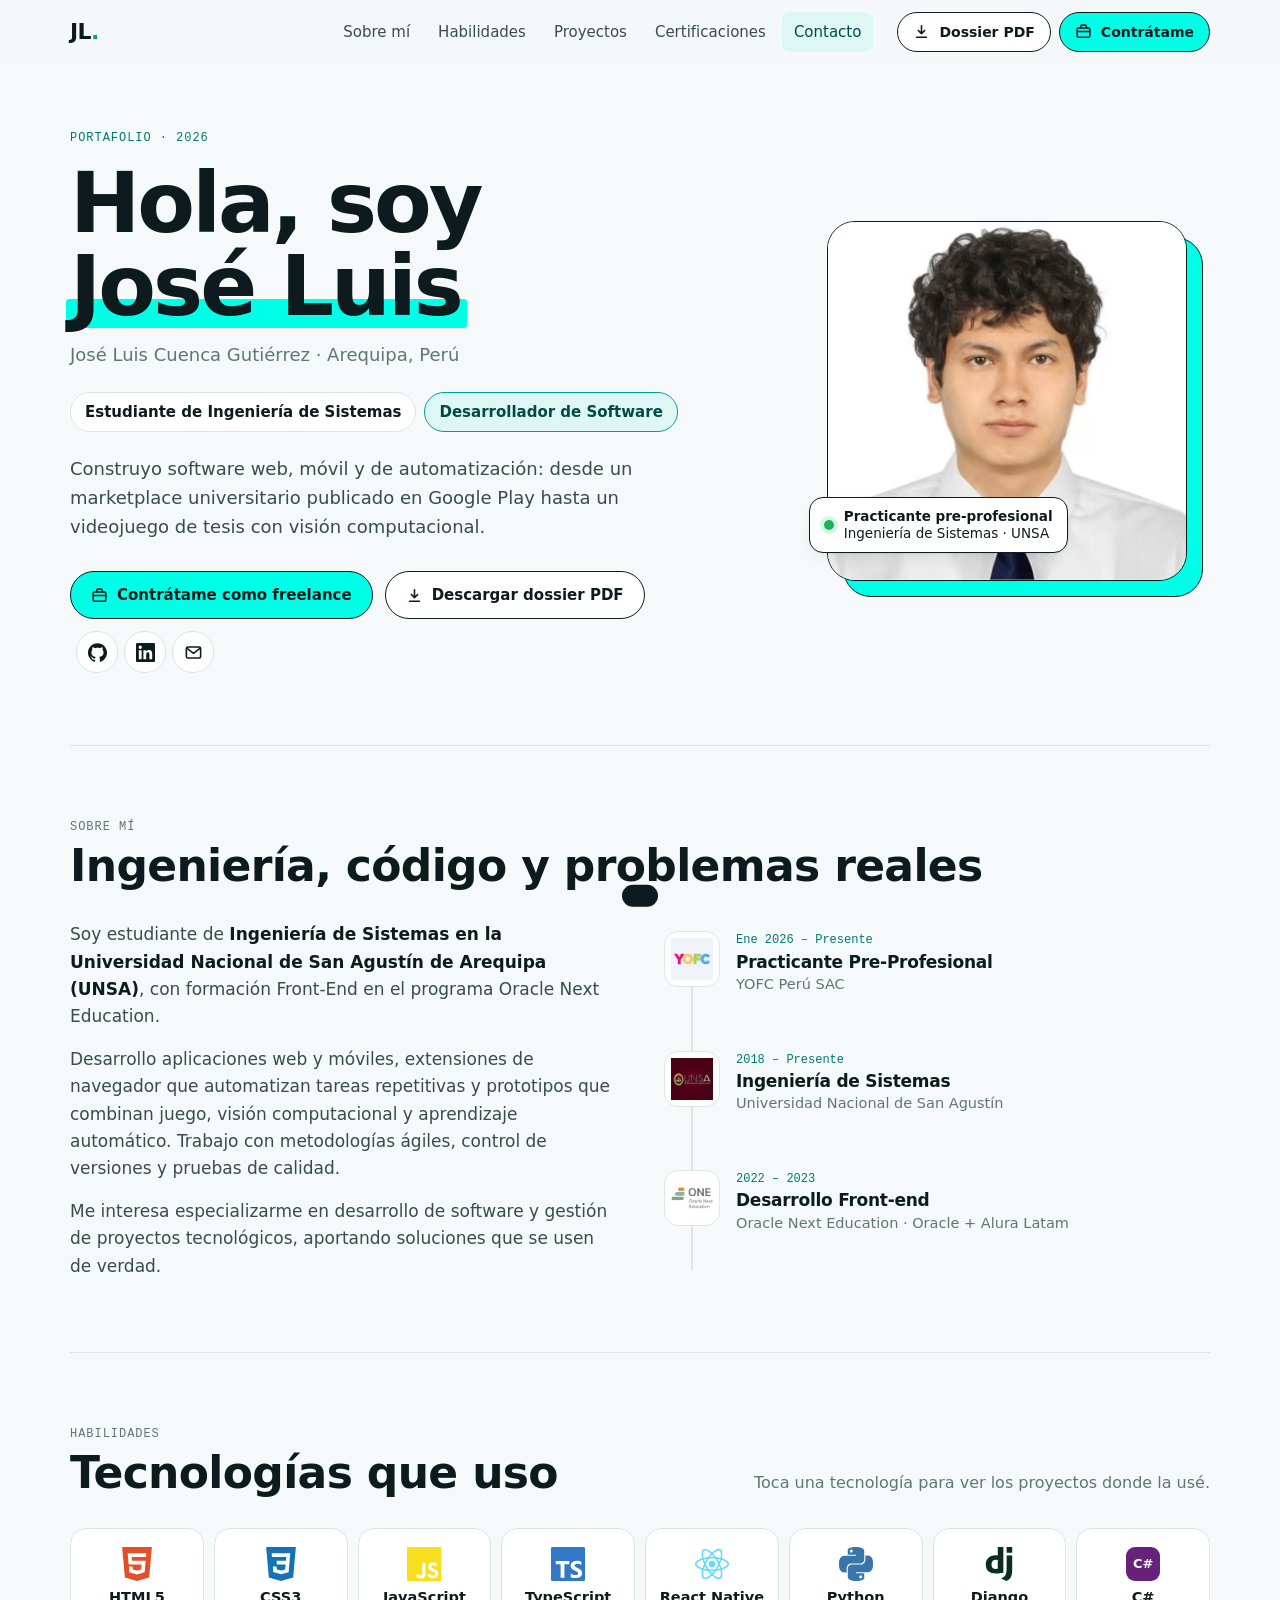
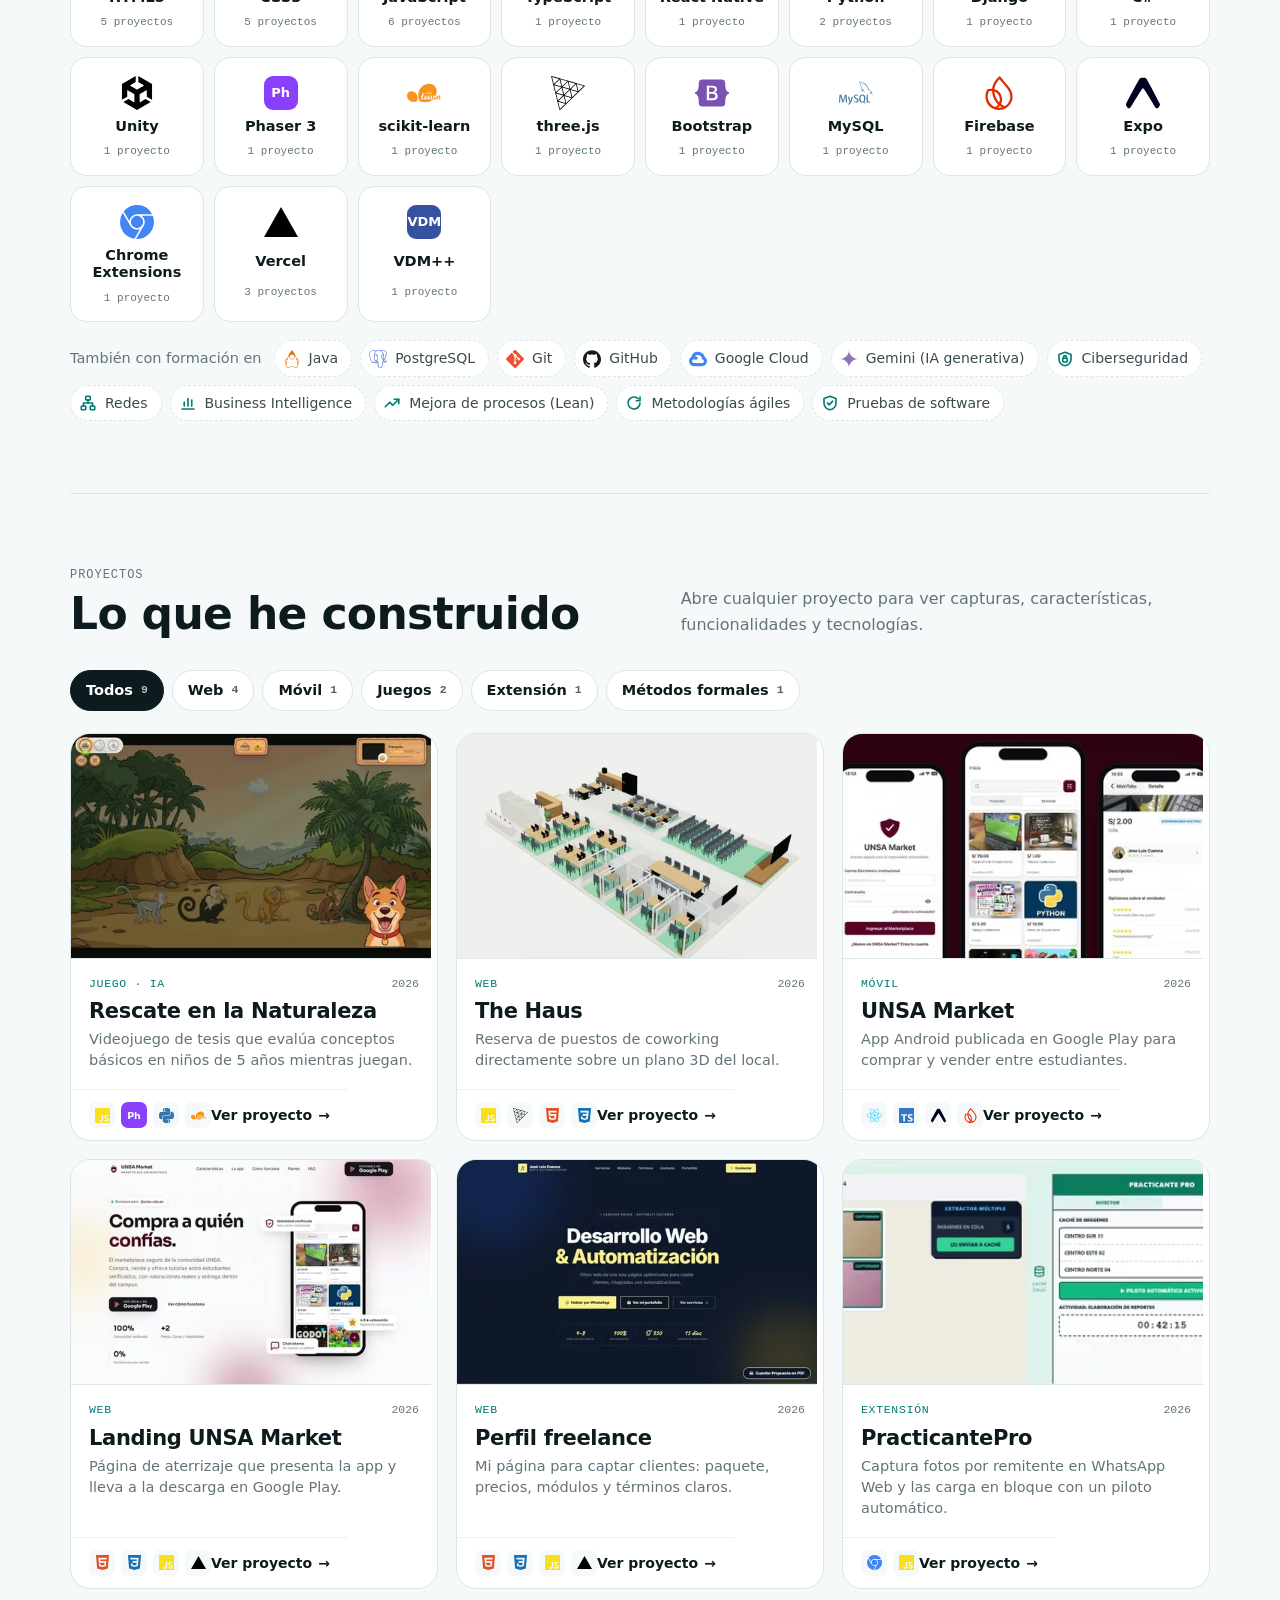
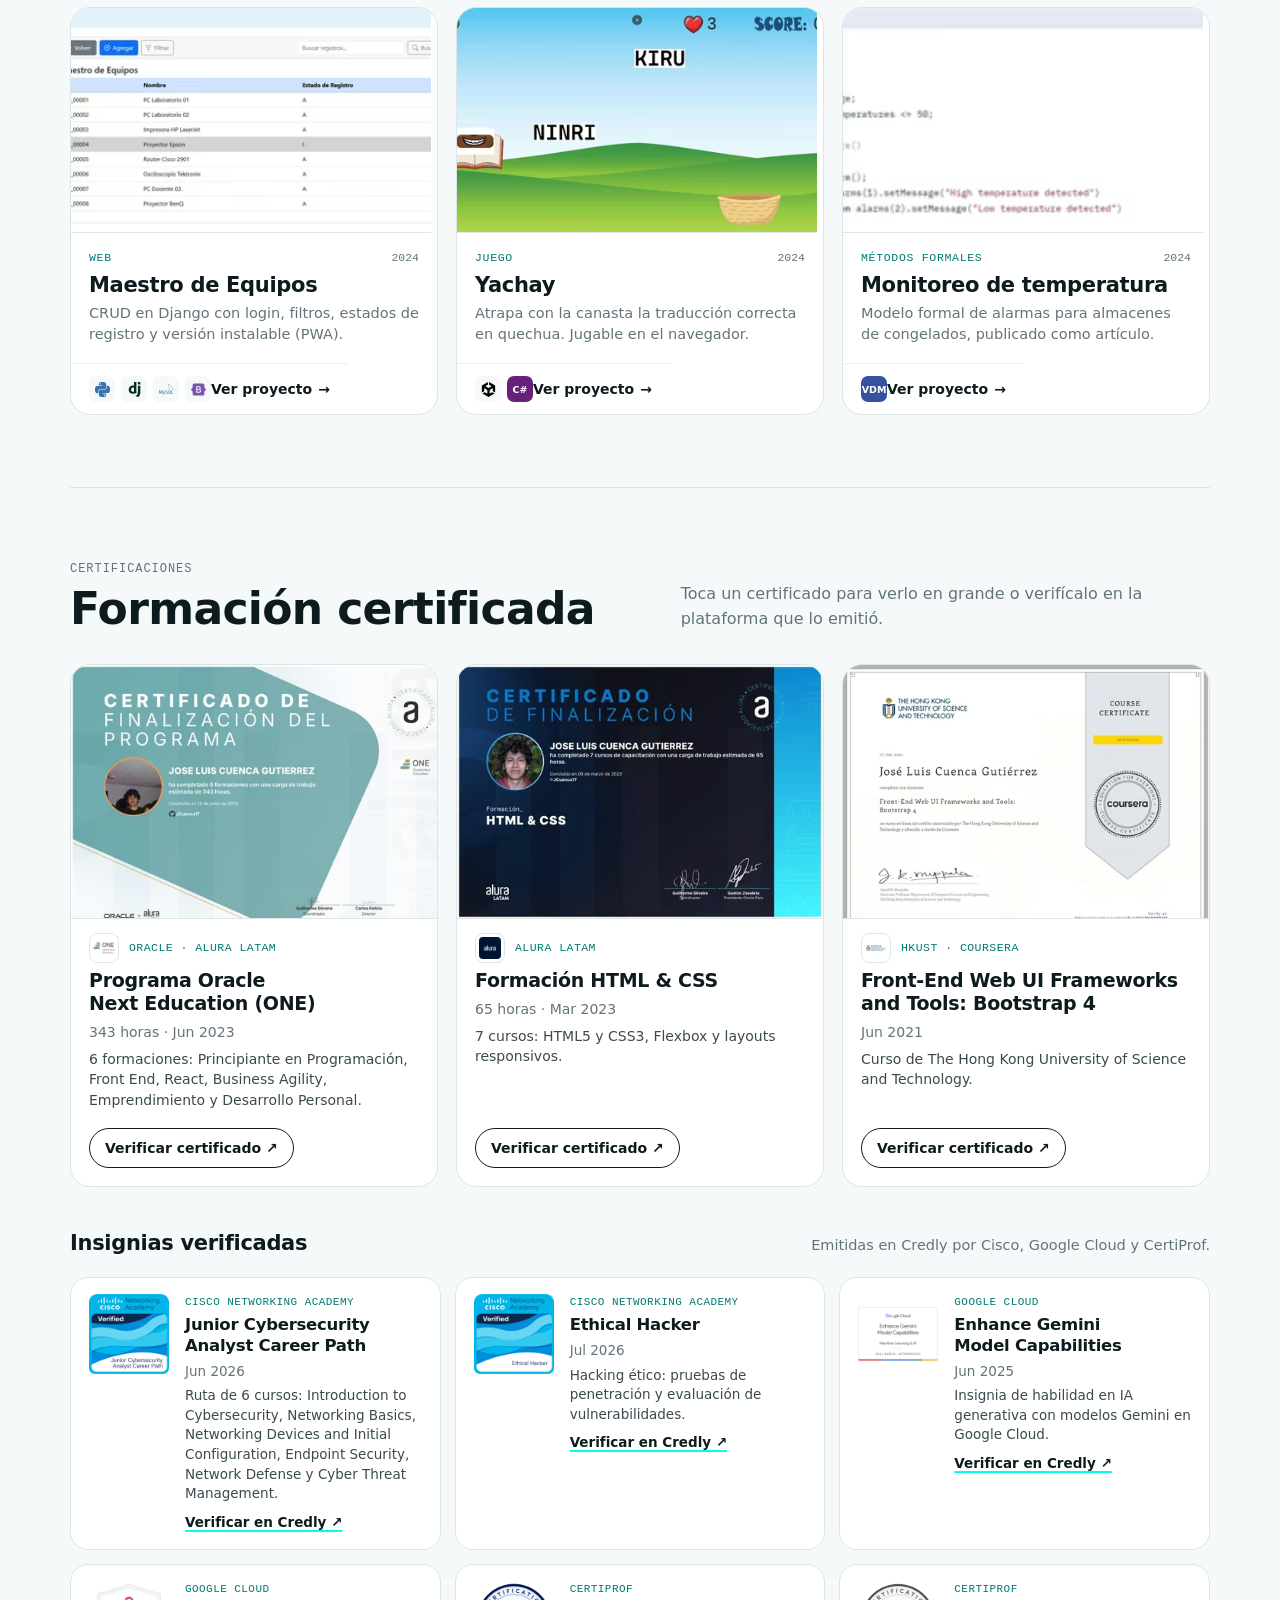
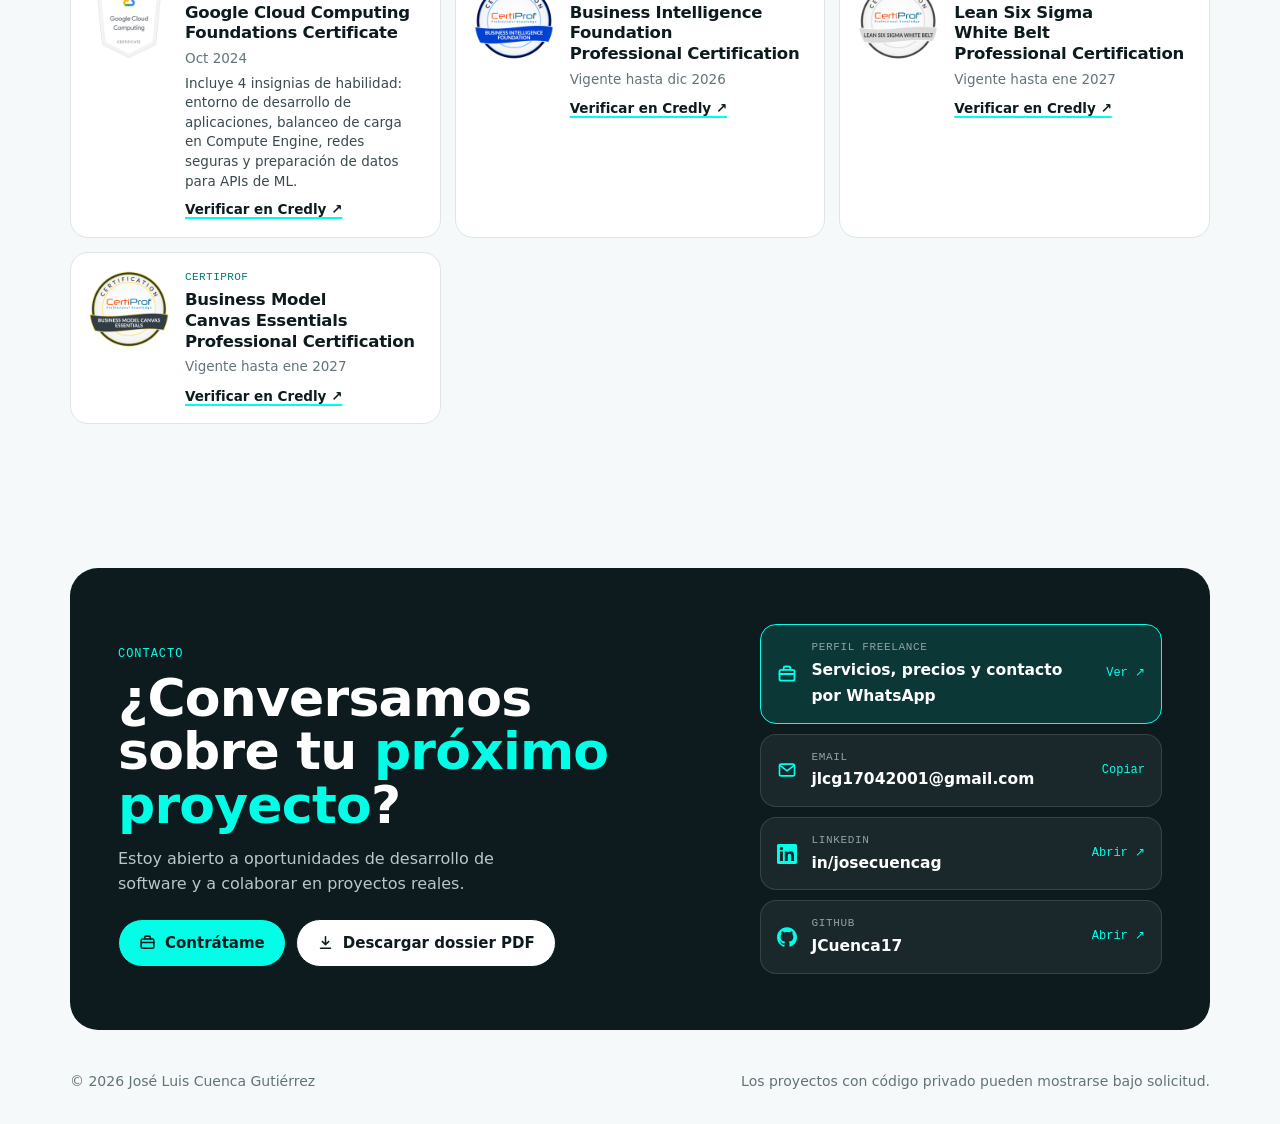
==== commit 7846225e: "Agrega insignias verificadas de Credly y nuevas habilidades - Sección Insignias verificadas: Cisco, " ====
--- a/index.html
+++ b/index.html
@@ -33,7 +33,7 @@
 <link rel="preload" as="image" type="image/avif" href="img/avif/foto-400.avif" fetchpriority="high">
 <link rel="preload" as="font" type="font/woff2" href="fonts/p-bricolage-grotesque-normal-500_800.woff2" crossorigin>
 <link rel="preload" as="font" type="font/woff2" href="fonts/p-figtree-normal-400_700.woff2" crossorigin>
-<script type="application/ld+json">{"@context": "https://schema.org", "@graph": [{"@type": "Person", "@id": "https://portafolio-jlcg.vercel.app/#persona", "name": "José Luis Cuenca Gutiérrez", "givenName": "José Luis", "familyName": "Cuenca Gutiérrez", "url": "https://portafolio-jlcg.vercel.app/", "image": "https://portafolio-jlcg.vercel.app/img/foto.jpg", "email": "mailto:jlcg17042001@gmail.com", "jobTitle": "Desarrollador de Software", "description": "Portafolio de José Luis Cuenca Gutiérrez, estudiante de Ingeniería de Sistemas (UNSA) y desarrollador de software en Arequipa, Perú: apps web y móviles, juegos con Unity y Phaser, extensiones de Chrome y automatización.", "address": {"@type": "PostalAddress", "addressLocality": "Arequipa", "addressCountry": "PE"}, "alumniOf": [{"@type": "CollegeOrUniversity", "name": "Universidad Nacional de San Agustín de Arequipa"}, {"@type": "EducationalOrganization", "name": "Oracle Next Education"}], "knowsAbout": ["HTML5", "CSS3", "JavaScript", "TypeScript", "React Native", "Python", "Django", "C#", "Unity", "Phaser 3", "scikit-learn", "three.js", "Bootstrap", "MySQL", "Firebase", "Expo", "Chrome Extensions", "Vercel", "VDM++", "Java", "PostgreSQL", "Git", "GitHub", "Metodologías ágiles", "Pruebas de software"], "hasCredential": [{"@type": "EducationalOccupationalCredential", "name": "Programa Oracle Next Education (ONE)", "credentialCategory": "certificate", "recognizedBy": {"@type": "Organization", "name": "Oracle · Alura Latam"}, "dateCreated": "2023-06-12", "url": "https://app.aluracursos.com/program/certificate/575298e0-5813-4d18-9435-24331dc15a59"}, {"@type": "EducationalOccupationalCredential", "name": "Formación HTML & CSS", "credentialCategory": "certificate", "recognizedBy": {"@type": "Organization", "name": "Alura Latam"}, "dateCreated": "2023-03-06", "url": "https://app.aluracursos.com/degree/certificate/c618d520-2b28-4ed2-944e-40aafde21c06"}, {"@type": "EducationalOccupationalCredential", "name": "Front-End Web UI Frameworks and Tools: Bootstrap 4", "credentialCategory": "certificate", "recognizedBy": {"@type": "Organization", "name": "HKUST · Coursera"}, "dateCreated": "2021-06-17", "url": "https://coursera.org/verify/UT3C8MRP9BM8"}], "sameAs": ["https://github.com/JCuenca17", "https://www.linkedin.com/in/josecuencag/", "https://portafoliofreelance-jlcg.vercel.app/", "https://abduzcan17.itch.io/"]}, {"@type": "ProfilePage", "@id": "https://portafolio-jlcg.vercel.app/#pagina", "url": "https://portafolio-jlcg.vercel.app/", "name": "José Luis Cuenca | Desarrollador de Software en Arequipa · Portafolio", "inLanguage": "es-PE", "mainEntity": {"@id": "https://portafolio-jlcg.vercel.app/#persona"}, "dateModified": "2026-09-15", "primaryImageOfPage": "https://portafolio-jlcg.vercel.app/og.jpg"}, {"@type": "ItemList", "name": "Proyectos", "itemListElement": [{"@type": "ListItem", "position": 1, "item": {"@type": "VideoGame", "name": "Rescate en la Naturaleza", "description": "Videojuego para niños de 5 años que detecta de forma temprana su nivel de comprensión de conceptos básicos relacionales (arriba, entre, antes…) mientras juegan, sin que la evaluación se sienta como examen. Combina el movimiento del ratón, la expresión facial y el desempeño con un módulo de apoyo graduado que no altera la dificultad del ítem.", "about": "Sistema predictivo gamificado para el test Boehm-3 Preescolar", "image": "https://portafolio-jlcg.vercel.app/img/boehm-nivel.jpg", "dateCreated": "2026", "creator": {"@id": "https://portafolio-jlcg.vercel.app/#persona"}, "keywords": "JavaScript, Phaser 3, face-api.js, Web Speech API, Web Audio API, Python, NumPy · pandas · SciPy, scikit-learn, PlantUML, Git", "gamePlatform": "Navegador web", "genre": "Educativo"}}, {"@type": "ListItem", "position": 2, "item": {"@type": "WebApplication", "name": "The Haus", "description": "Sitio de marketing y aplicación web de reservas para The Haus, un concepto de coworking creado por estudiantes de Administración de la UNSA para su proyecto final; lo desarrollé pro bono para que pudieran presentar y validar su idea. La reserva se hace sobre un plano tridimensional del local: cada escritorio, sala y zona muestra su disponibilidad para la fecha y el turno elegidos, y se puede rotar, acercar y seleccionar con el ratón.", "about": "Landing y aplicación de reservas con plano 3D interactivo", "image": "https://portafolio-jlcg.vercel.app/img/thehaus-plano.jpg", "dateCreated": "2026", "creator": {"@id": "https://portafolio-jlcg.vercel.app/#persona"}, "keywords": "HTML5, CSS3, JavaScript (módulos ES), three.js, SVG, Service Worker, Vercel, Supabase (diseño)", "applicationCategory": "BusinessApplication", "operatingSystem": "Web", "url": "https://thehaus-pink.vercel.app/app/", "sameAs": ["https://thehaus-pink.vercel.app/"]}}, {"@type": "ListItem", "position": 3, "item": {"@type": "MobileApplication", "name": "UNSA Market", "description": "Aplicación Android publicada en Google Play para que los estudiantes de la UNSA compren, vendan y ofrezcan servicios entre ellos con identidad verificada y reputación visible. Ordena el comercio estudiantil que antes vivía en grupos de WhatsApp.", "about": "Marketplace móvil de la comunidad universitaria", "image": "https://portafolio-jlcg.vercel.app/img/landing-unsa-app.jpg", "dateCreated": "2026", "creator": {"@id": "https://portafolio-jlcg.vercel.app/#persona"}, "keywords": "React Native 0.81, Expo SDK 54, TypeScript, React 19, React Navigation, Firebase Auth, Cloud Firestore, Firebase Storage, Expo Notifications, EAS Build", "operatingSystem": "Android", "applicationCategory": "ShoppingApplication", "installUrl": "https://play.google.com/store/apps/details?id=com.unsa.market", "offers": {"@type": "Offer", "price": "0", "priceCurrency": "PEN"}, "url": "https://play.google.com/store/apps/details?id=com.unsa.market", "sameAs": ["https://github.com/JCuenca17/unsa-market"]}}, {"@type": "ListItem", "position": 4, "item": {"@type": "WebApplication", "name": "Landing UNSA Market", "description": "Página de aterrizaje que presenta la app, explica el problema que resuelve y lleva a la descarga en Google Play. Hecha sin frameworks, con foco en rendimiento, diseño responsive y animaciones ligeras.", "about": "Sitio promocional orientado a descargas", "image": "https://portafolio-jlcg.vercel.app/img/landing-unsa-hero.jpg", "dateCreated": "2026", "creator": {"@id": "https://portafolio-jlcg.vercel.app/#persona"}, "keywords": "HTML5, CSS3, JavaScript, Google Fonts, Vercel", "applicationCategory": "BusinessApplication", "operatingSystem": "Web", "url": "https://unsamarket.vercel.app/"}}, {"@type": "ListItem", "position": 5, "item": {"@type": "WebApplication", "name": "Perfil freelance", "description": "Landing page con la que ofrezco mis servicios de desarrollo web y automatización. Presenta tres paquetes con precio fijo, alineados con mis servicios en plataformas freelance, módulos opcionales y los términos de trabajo, y lleva al cliente directo a WhatsApp con un mensaje según el paquete elegido. También puede guardarse como propuesta en PDF desde el navegador.", "about": "Landing de servicios de desarrollo web y automatización", "image": "https://portafolio-jlcg.vercel.app/img/freelance-hero.jpg", "dateCreated": "2026", "creator": {"@id": "https://portafolio-jlcg.vercel.app/#persona"}, "keywords": "HTML5, CSS3, JavaScript, Font Awesome, Google Fonts, Vercel", "applicationCategory": "BusinessApplication", "operatingSystem": "Web", "url": "https://portafoliofreelance-jlcg.vercel.app/", "sameAs": ["https://github.com/JCuenca17/landing-page"]}}, {"@type": "ListItem", "position": 6, "item": {"@type": "SoftwareApplication", "name": "PracticantePro", "description": "Los practicantes reciben por WhatsApp las fotos de evidencia de cada centro y antes debían subirlas una por una en la aplicación web de registro. La extensión recolecta las fotos por remitente, las guarda en la caché del navegador y un piloto automático las carga en bloque en el registro de cada centro. La desarrollé para automatizar mi trabajo y el de mis compañeros de prácticas de otras regiones.", "about": "Extensión de Chrome que convierte fotos de WhatsApp en registros automáticos", "image": "https://portafolio-jlcg.vercel.app/img/pro-mock.jpg", "dateCreated": "2026", "creator": {"@id": "https://portafolio-jlcg.vercel.app/#persona"}, "keywords": "JavaScript, Chrome Extensions (Manifest V3), Content Scripts, chrome.storage, Canvas API, DataTransfer API, RPA", "applicationCategory": "BrowserApplication", "operatingSystem": "Google Chrome"}}, {"@type": "ListItem", "position": 7, "item": {"@type": "WebApplication", "name": "Maestro de Equipos", "description": "Aplicación web para administrar el inventario de equipos de laboratorio junto con sus tablas relacionadas, talleres de mantenimiento y tipos de equipo. Tiene acceso con usuario, búsqueda, filtros combinados y control del estado de cada registro, y puede instalarse como aplicación.", "about": "Aplicación web para gestionar equipos de laboratorio y su mantenimiento", "image": "https://portafolio-jlcg.vercel.app/img/labne-maestro.jpg", "dateCreated": "2024", "creator": {"@id": "https://portafolio-jlcg.vercel.app/#persona"}, "keywords": "Python, Django, MySQL, PyMySQL, Bootstrap 5, Bootstrap Icons, HTML5, CSS3, JavaScript, django-pwa, Service Worker", "applicationCategory": "BusinessApplication", "operatingSystem": "Web", "url": "https://github.com/JCuenca17/lab_ne"}}, {"@type": "ListItem", "position": 8, "item": {"@type": "VideoGame", "name": "Yachay", "description": "Juego hecho en Unity para aprender palabras en quechua jugando. El libro muestra una pista en español, con texto o imagen, y el jugador mueve la canasta para atrapar la traducción correcta entre las palabras en quechua que caen, antes de quedarse sin vidas. Está publicado en itch.io y se juega directamente en el navegador.", "about": "Juego educativo para aprender vocabulario en quechua", "image": "https://portafolio-jlcg.vercel.app/img/yachay-0.jpg", "dateCreated": "2024", "creator": {"@id": "https://portafolio-jlcg.vercel.app/#persona"}, "keywords": "Unity, C#, WebGL, itch.io", "gamePlatform": "Navegador web", "genre": "Educativo", "url": "https://abduzcan17.itch.io/yachay"}}, {"@type": "ListItem", "position": 9, "item": {"@type": "CreativeWork", "name": "Monitoreo de temperatura", "description": "Modelo formal de un sistema que vigila la temperatura de almacenes de productos perecederos congelados y dispara alarmas fuera del rango seguro. Se especificó con invariantes y operaciones verificables y se validó con el intérprete VDM Toolbox, como parte de un artículo académico.", "about": "Especificación formal y validación en VDM++", "image": "https://portafolio-jlcg.vercel.app/img/afev-code.jpg", "dateCreated": "2024", "creator": {"@id": "https://portafolio-jlcg.vercel.app/#persona"}, "keywords": "VDM++, VDM Toolbox, Métodos formales, PlantUML, UML", "url": "https://github.com/JCuenca17/proyecto1-afev"}}]}]}</script>
+<script type="application/ld+json">{"@context": "https://schema.org", "@graph": [{"@type": "Person", "@id": "https://portafolio-jlcg.vercel.app/#persona", "name": "José Luis Cuenca Gutiérrez", "givenName": "José Luis", "familyName": "Cuenca Gutiérrez", "url": "https://portafolio-jlcg.vercel.app/", "image": "https://portafolio-jlcg.vercel.app/img/foto.jpg", "email": "mailto:jlcg17042001@gmail.com", "jobTitle": "Desarrollador de Software", "description": "Portafolio de José Luis Cuenca Gutiérrez, estudiante de Ingeniería de Sistemas (UNSA) y desarrollador de software en Arequipa, Perú: apps web y móviles, juegos con Unity y Phaser, extensiones de Chrome y automatización.", "address": {"@type": "PostalAddress", "addressLocality": "Arequipa", "addressCountry": "PE"}, "alumniOf": [{"@type": "CollegeOrUniversity", "name": "Universidad Nacional de San Agustín de Arequipa"}, {"@type": "EducationalOrganization", "name": "Oracle Next Education"}], "knowsAbout": ["HTML5", "CSS3", "JavaScript", "TypeScript", "React Native", "Python", "Django", "C#", "Unity", "Phaser 3", "scikit-learn", "three.js", "Bootstrap", "MySQL", "Firebase", "Expo", "Chrome Extensions", "Vercel", "VDM++", "Java", "PostgreSQL", "Git", "GitHub", "Google Cloud", "Gemini (IA generativa)", "Ciberseguridad", "Redes", "Business Intelligence", "Mejora de procesos (Lean)", "Metodologías ágiles", "Pruebas de software"], "hasCredential": [{"@type": "EducationalOccupationalCredential", "name": "Programa Oracle Next Education (ONE)", "credentialCategory": "certificate", "recognizedBy": {"@type": "Organization", "name": "Oracle · Alura Latam"}, "dateCreated": "2023-06-12", "url": "https://app.aluracursos.com/program/certificate/575298e0-5813-4d18-9435-24331dc15a59"}, {"@type": "EducationalOccupationalCredential", "name": "Formación HTML & CSS", "credentialCategory": "certificate", "recognizedBy": {"@type": "Organization", "name": "Alura Latam"}, "dateCreated": "2023-03-06", "url": "https://app.aluracursos.com/degree/certificate/c618d520-2b28-4ed2-944e-40aafde21c06"}, {"@type": "EducationalOccupationalCredential", "name": "Front-End Web UI Frameworks and Tools: Bootstrap 4", "credentialCategory": "certificate", "recognizedBy": {"@type": "Organization", "name": "HKUST · Coursera"}, "dateCreated": "2021-06-17", "url": "https://coursera.org/verify/UT3C8MRP9BM8"}, {"@type": "EducationalOccupationalCredential", "name": "Junior Cybersecurity Analyst Career Path", "credentialCategory": "badge", "recognizedBy": {"@type": "Organization", "name": "Cisco Networking Academy"}, "url": "https://www.credly.com/badges/369cdb0b-c936-4251-bd66-2152b1489bf9"}, {"@type": "EducationalOccupationalCredential", "name": "Ethical Hacker", "credentialCategory": "badge", "recognizedBy": {"@type": "Organization", "name": "Cisco Networking Academy"}, "url": "https://www.credly.com/badges/56772191-33e6-493e-90e0-cc97467ff673"}, {"@type": "EducationalOccupationalCredential", "name": "Enhance Gemini Model Capabilities", "credentialCategory": "badge", "recognizedBy": {"@type": "Organization", "name": "Google Cloud"}, "url": "https://www.credly.com/badges/495271e6-168e-4bf1-82bf-946aa1c10a76"}, {"@type": "EducationalOccupationalCredential", "name": "Google Cloud Computing Foundations Certificate", "credentialCategory": "badge", "recognizedBy": {"@type": "Organization", "name": "Google Cloud"}, "url": "https://www.credly.com/badges/2c95cb8d-9295-4edd-a451-f839164e2302"}, {"@type": "EducationalOccupationalCredential", "name": "Business Intelligence Foundation Professional Certification", "credentialCategory": "badge", "recognizedBy": {"@type": "Organization", "name": "CertiProf"}, "url": "https://www.credly.com/badges/a8d76dd3-d103-42a3-ba43-175ba28d6731"}, {"@type": "EducationalOccupationalCredential", "name": "Lean Six Sigma White Belt Professional Certification", "credentialCategory": "badge", "recognizedBy": {"@type": "Organization", "name": "CertiProf"}, "url": "https://www.credly.com/badges/ead16255-3e78-4bb9-9064-6133792cdda7"}, {"@type": "EducationalOccupationalCredential", "name": "Business Model Canvas Essentials Professional Certification", "credentialCategory": "badge", "recognizedBy": {"@type": "Organization", "name": "CertiProf"}, "url": "https://www.credly.com/badges/e5fb7c4d-25f6-4e69-a45d-2cad78bd7a98"}], "sameAs": ["https://github.com/JCuenca17", "https://www.linkedin.com/in/josecuencag/", "https://portafoliofreelance-jlcg.vercel.app/", "https://abduzcan17.itch.io/"]}, {"@type": "ProfilePage", "@id": "https://portafolio-jlcg.vercel.app/#pagina", "url": "https://portafolio-jlcg.vercel.app/", "name": "José Luis Cuenca | Desarrollador de Software en Arequipa · Portafolio", "inLanguage": "es-PE", "mainEntity": {"@id": "https://portafolio-jlcg.vercel.app/#persona"}, "dateModified": "2026-11-03", "primaryImageOfPage": "https://portafolio-jlcg.vercel.app/og.jpg"}, {"@type": "ItemList", "name": "Proyectos", "itemListElement": [{"@type": "ListItem", "position": 1, "item": {"@type": "VideoGame", "name": "Rescate en la Naturaleza", "description": "Videojuego para niños de 5 años que detecta de forma temprana su nivel de comprensión de conceptos básicos relacionales (arriba, entre, antes…) mientras juegan, sin que la evaluación se sienta como examen. Combina el movimiento del ratón, la expresión facial y el desempeño con un módulo de apoyo graduado que no altera la dificultad del ítem.", "about": "Sistema predictivo gamificado para el test Boehm-3 Preescolar", "image": "https://portafolio-jlcg.vercel.app/img/boehm-nivel.jpg", "dateCreated": "2026", "creator": {"@id": "https://portafolio-jlcg.vercel.app/#persona"}, "keywords": "JavaScript, Phaser 3, face-api.js, Web Speech API, Web Audio API, Python, NumPy · pandas · SciPy, scikit-learn, PlantUML, Git", "gamePlatform": "Navegador web", "genre": "Educativo"}}, {"@type": "ListItem", "position": 2, "item": {"@type": "WebApplication", "name": "The Haus", "description": "Sitio de marketing y aplicación web de reservas para The Haus, un concepto de coworking creado por estudiantes de Administración de la UNSA para su proyecto final; lo desarrollé pro bono para que pudieran presentar y validar su idea. La reserva se hace sobre un plano tridimensional del local: cada escritorio, sala y zona muestra su disponibilidad para la fecha y el turno elegidos, y se puede rotar, acercar y seleccionar con el ratón.", "about": "Landing y aplicación de reservas con plano 3D interactivo", "image": "https://portafolio-jlcg.vercel.app/img/thehaus-plano.jpg", "dateCreated": "2026", "creator": {"@id": "https://portafolio-jlcg.vercel.app/#persona"}, "keywords": "HTML5, CSS3, JavaScript (módulos ES), three.js, SVG, Service Worker, Vercel, Supabase (diseño)", "applicationCategory": "BusinessApplication", "operatingSystem": "Web", "url": "https://thehaus-pink.vercel.app/app/", "sameAs": ["https://thehaus-pink.vercel.app/"]}}, {"@type": "ListItem", "position": 3, "item": {"@type": "MobileApplication", "name": "UNSA Market", "description": "Aplicación Android publicada en Google Play para que los estudiantes de la UNSA compren, vendan y ofrezcan servicios entre ellos con identidad verificada y reputación visible. Ordena el comercio estudiantil que antes vivía en grupos de WhatsApp.", "about": "Marketplace móvil de la comunidad universitaria", "image": "https://portafolio-jlcg.vercel.app/img/landing-unsa-app.jpg", "dateCreated": "2026", "creator": {"@id": "https://portafolio-jlcg.vercel.app/#persona"}, "keywords": "React Native 0.81, Expo SDK 54, TypeScript, React 19, React Navigation, Firebase Auth, Cloud Firestore, Firebase Storage, Expo Notifications, EAS Build", "operatingSystem": "Android", "applicationCategory": "ShoppingApplication", "installUrl": "https://play.google.com/store/apps/details?id=com.unsa.market", "offers": {"@type": "Offer", "price": "0", "priceCurrency": "PEN"}, "url": "https://play.google.com/store/apps/details?id=com.unsa.market", "sameAs": ["https://github.com/JCuenca17/unsa-market"]}}, {"@type": "ListItem", "position": 4, "item": {"@type": "WebApplication", "name": "Landing UNSA Market", "description": "Página de aterrizaje que presenta la app, explica el problema que resuelve y lleva a la descarga en Google Play. Hecha sin frameworks, con foco en rendimiento, diseño responsive y animaciones ligeras.", "about": "Sitio promocional orientado a descargas", "image": "https://portafolio-jlcg.vercel.app/img/landing-unsa-hero.jpg", "dateCreated": "2026", "creator": {"@id": "https://portafolio-jlcg.vercel.app/#persona"}, "keywords": "HTML5, CSS3, JavaScript, Google Fonts, Vercel", "applicationCategory": "BusinessApplication", "operatingSystem": "Web", "url": "https://unsamarket.vercel.app/"}}, {"@type": "ListItem", "position": 5, "item": {"@type": "WebApplication", "name": "Perfil freelance", "description": "Landing page con la que ofrezco mis servicios de desarrollo web y automatización. Presenta tres paquetes con precio fijo, alineados con mis servicios en plataformas freelance, módulos opcionales y los términos de trabajo, y lleva al cliente directo a WhatsApp con un mensaje según el paquete elegido. También puede guardarse como propuesta en PDF desde el navegador.", "about": "Landing de servicios de desarrollo web y automatización", "image": "https://portafolio-jlcg.vercel.app/img/freelance-hero.jpg", "dateCreated": "2026", "creator": {"@id": "https://portafolio-jlcg.vercel.app/#persona"}, "keywords": "HTML5, CSS3, JavaScript, Font Awesome, Google Fonts, Vercel", "applicationCategory": "BusinessApplication", "operatingSystem": "Web", "url": "https://portafoliofreelance-jlcg.vercel.app/", "sameAs": ["https://github.com/JCuenca17/landing-page"]}}, {"@type": "ListItem", "position": 6, "item": {"@type": "SoftwareApplication", "name": "PracticantePro", "description": "Los practicantes reciben por WhatsApp las fotos de evidencia de cada centro y antes debían subirlas una por una en la aplicación web de registro. La extensión recolecta las fotos por remitente, las guarda en la caché del navegador y un piloto automático las carga en bloque en el registro de cada centro. La desarrollé para automatizar mi trabajo y el de mis compañeros de prácticas de otras regiones.", "about": "Extensión de Chrome que convierte fotos de WhatsApp en registros automáticos", "image": "https://portafolio-jlcg.vercel.app/img/pro-mock.jpg", "dateCreated": "2026", "creator": {"@id": "https://portafolio-jlcg.vercel.app/#persona"}, "keywords": "JavaScript, Chrome Extensions (Manifest V3), Content Scripts, chrome.storage, Canvas API, DataTransfer API, RPA", "applicationCategory": "BrowserApplication", "operatingSystem": "Google Chrome"}}, {"@type": "ListItem", "position": 7, "item": {"@type": "WebApplication", "name": "Maestro de Equipos", "description": "Aplicación web para administrar el inventario de equipos de laboratorio junto con sus tablas relacionadas, talleres de mantenimiento y tipos de equipo. Tiene acceso con usuario, búsqueda, filtros combinados y control del estado de cada registro, y puede instalarse como aplicación.", "about": "Aplicación web para gestionar equipos de laboratorio y su mantenimiento", "image": "https://portafolio-jlcg.vercel.app/img/labne-maestro.jpg", "dateCreated": "2024", "creator": {"@id": "https://portafolio-jlcg.vercel.app/#persona"}, "keywords": "Python, Django, MySQL, PyMySQL, Bootstrap 5, Bootstrap Icons, HTML5, CSS3, JavaScript, django-pwa, Service Worker", "applicationCategory": "BusinessApplication", "operatingSystem": "Web", "url": "https://github.com/JCuenca17/lab_ne"}}, {"@type": "ListItem", "position": 8, "item": {"@type": "VideoGame", "name": "Yachay", "description": "Juego hecho en Unity para aprender palabras en quechua jugando. El libro muestra una pista en español, con texto o imagen, y el jugador mueve la canasta para atrapar la traducción correcta entre las palabras en quechua que caen, antes de quedarse sin vidas. Está publicado en itch.io y se juega directamente en el navegador.", "about": "Juego educativo para aprender vocabulario en quechua", "image": "https://portafolio-jlcg.vercel.app/img/yachay-0.jpg", "dateCreated": "2024", "creator": {"@id": "https://portafolio-jlcg.vercel.app/#persona"}, "keywords": "Unity, C#, WebGL, itch.io", "gamePlatform": "Navegador web", "genre": "Educativo", "url": "https://abduzcan17.itch.io/yachay"}}, {"@type": "ListItem", "position": 9, "item": {"@type": "CreativeWork", "name": "Monitoreo de temperatura", "description": "Modelo formal de un sistema que vigila la temperatura de almacenes de productos perecederos congelados y dispara alarmas fuera del rango seguro. Se especificó con invariantes y operaciones verificables y se validó con el intérprete VDM Toolbox, como parte de un artículo académico.", "about": "Especificación formal y validación en VDM++", "image": "https://portafolio-jlcg.vercel.app/img/afev-code.jpg", "dateCreated": "2024", "creator": {"@id": "https://portafolio-jlcg.vercel.app/#persona"}, "keywords": "VDM++, VDM Toolbox, Métodos formales, PlantUML, UML", "url": "https://github.com/JCuenca17/proyecto1-afev"}}]}]}</script>
 
 <style>
 @font-face{font-family:'Bricolage Grotesque';font-style:normal;font-weight:500 800;font-display:swap;src:url(fonts/p-bricolage-grotesque-normal-500_800.woff2) format('woff2');unicode-range:U+0000-00FF, U+0131, U+0152-0153, U+02BB-02BC, U+02C6, U+02DA, U+02DC, U+0304, U+0308, U+0329, U+2000-206F, U+20AC, U+2122, U+2191, U+2193, U+2212, U+2215, U+FEFF, U+FFFD}
@@ -197,6 +197,21 @@
 .cert-honor{display:inline-block;margin-left:6px;font-size:11.5px;font-weight:600;color:#6E5A22;background:#F4EDDA;padding:1px 8px;border-radius:999px;vertical-align:1px}
 .cert-detail{font-size:14px;color:var(--ink-2);line-height:1.45}
 .cert-foot{padding:0 18px 18px}
+.badges-h{margin:40px 0 16px;display:flex;align-items:baseline;justify-content:space-between;gap:6px 16px;flex-wrap:wrap}
+.badges-h h3{font-size:21px;font-weight:700}
+.badges-h p{color:var(--muted);font-size:14.5px}
+.badges{display:grid;grid-template-columns:repeat(auto-fill,minmax(min(100%,320px),1fr));gap:14px}
+.badge{display:grid;grid-template-columns:80px 1fr;gap:16px;align-items:start;padding:16px 18px;background:var(--paper);border:1.5px solid var(--rule);border-radius:18px;transition:border-color .2s,box-shadow .2s,transform .2s}
+.badge:hover{border-color:var(--ink);box-shadow:0 6px 0 -2px var(--ink);transform:translateY(-3px)}
+.badge>img{width:80px;height:80px;object-fit:contain}
+.badge-body{display:grid;gap:4px;min-width:0}
+.badge-org{font-family:var(--f-mono);font-size:11px;letter-spacing:.04em;color:var(--teal);text-transform:uppercase}
+.badge h4{font-size:16.5px;font-weight:700;line-height:1.25}
+.badge-meta{font-size:13.5px;color:var(--muted)}
+.badge-detail{font-size:13.5px;color:var(--ink-2);line-height:1.45}
+.badge-link{justify-self:start;margin-top:4px;font-size:13.5px;font-weight:600;color:var(--ink);text-decoration:underline;text-decoration-color:var(--cyan);text-decoration-thickness:2px;text-underline-offset:3px}
+.badge-link:hover{text-decoration-color:var(--ink)}
+@media (prefers-reduced-motion:reduce){.badge,.badge:hover{transition:none;transform:none}}
 .empty{padding:40px;text-align:center;color:var(--muted);border:1.5px dashed var(--rule);border-radius:20px}
 
 /* Contacto */
@@ -327,18 +342,18 @@
   .pd-photo{width:38mm;aspect-ratio:1;border-radius:6mm;overflow:hidden;border:1.5px solid var(--ink);box-shadow:3mm 3mm 0 var(--cyan)}
   .pd-photo img{width:100%;height:100%;object-fit:cover;display:block}
   .pd-lead{margin-top:3mm;font-size:9.8pt;color:var(--ink-2);line-height:1.55}
-  .pd-2{display:grid;grid-template-columns:1fr 1fr;gap:8mm;margin-top:4.5mm}
+  .pd-2{display:grid;grid-template-columns:.72fr 1.28fr;gap:8mm;margin-top:3.5mm}
   .pd-h{font-family:var(--f-mono);font-size:8pt;letter-spacing:.08em;text-transform:uppercase;color:var(--teal);margin-bottom:2.5mm}
   .pd-tl{display:grid;gap:2.5mm}
   .pd-tl div b{display:block;font-size:10pt}
   .pd-tl div span{font-size:9pt;color:var(--muted)}
   .pd-sk{display:flex;flex-wrap:wrap;gap:1.6mm}
-  .pd-sk span{border:1px solid var(--rule);border-radius:99px;padding:.6mm 2.6mm;font-size:8.8pt}
-  .pd-certs{display:grid;grid-template-columns:1fr 1fr;gap:1.5mm 8mm}
+  .pd-sk span{border:1px solid var(--rule);border-radius:99px;padding:.5mm 2.3mm;font-size:8.5pt}
+  .pd-certs{display:grid;grid-template-columns:1fr 1fr;gap:1.2mm 8mm}
   .pd-certs div b{display:block;font-size:9.2pt;line-height:1.25}
   .pd-certs div span{font-size:8.3pt;color:var(--muted)}
   .pd-index{margin-top:2mm;display:grid;gap:0}
-  .pd-index div{display:grid;grid-template-columns:9mm 1fr auto;gap:3mm;padding:1.3mm 0;border-bottom:1px solid var(--rule-soft);font-size:9.5pt}
+  .pd-index div{display:grid;grid-template-columns:9mm 1fr auto;gap:3mm;padding:.8mm 0;border-bottom:1px solid var(--rule-soft);font-size:9.5pt}
   .pd-index i{font-style:normal;font-family:var(--f-mono);color:var(--teal)}
   .pd-index em{font-style:normal;color:var(--muted);font-size:8.5pt}
   .pd-proj{break-before:page}
@@ -430,7 +445,7 @@
 <section id="habilidades" aria-labelledby="t-hab">
   <div class="s-head"><div><p class="label">Habilidades</p><h2 id="t-hab">Tecnologías que uso</h2></div><p>Toca una tecnología para ver los proyectos donde la usé.</p></div>
   <div class="skills" id="skills"><button class="skill" type="button" data-tech="html" aria-pressed="false" style="--brand:#E34F26"><svg viewBox="0 0 24 24" aria-hidden="true"><path d="M1.5 0h21l-1.91 21.563L11.977 24l-8.564-2.438L1.5 0zm7.031 9.75l-.232-2.718 10.059.003.23-2.622L5.412 4.41l.698 8.01h9.126l-.326 3.426-2.91.804-2.955-.81-.188-2.11H6.248l.33 4.171L12 19.351l5.379-1.443.744-8.157H8.531z"></path></svg><b>HTML5</b><small>5 proyectos</small></button><button class="skill" type="button" data-tech="css" aria-pressed="false" style="--brand:#1572B6"><svg viewBox="0 0 24 24" aria-hidden="true"><path d="M1.5 0h21l-1.91 21.563L11.977 24l-8.565-2.438L1.5 0zm17.09 4.413L5.41 4.41l.213 2.622 10.125.002-.255 2.716h-6.64l.24 2.573h6.182l-.366 3.523-2.91.804-2.956-.81-.188-2.11h-2.61l.29 3.855L12 19.288l5.373-1.53L18.59 4.414z"></path></svg><b>CSS3</b><small>5 proyectos</small></button><button class="skill" type="button" data-tech="js" aria-pressed="false" style="--brand:#F7DF1E"><svg viewBox="0 0 24 24" aria-hidden="true"><path d="M0 0h24v24H0V0zm22.034 18.276c-.175-1.095-.888-2.015-3.003-2.873-.736-.345-1.554-.585-1.797-1.14-.091-.33-.105-.51-.046-.705.15-.646.915-.84 1.515-.66.39.12.75.42.976.9 1.034-.676 1.034-.676 1.755-1.125-.27-.42-.404-.601-.586-.78-.63-.705-1.469-1.065-2.834-1.034l-.705.089c-.676.165-1.32.525-1.71 1.005-1.14 1.291-.811 3.541.569 4.471 1.365 1.02 3.361 1.244 3.616 2.205.24 1.17-.87 1.545-1.966 1.41-.811-.18-1.26-.586-1.755-1.336l-1.83 1.051c.21.48.45.689.81 1.109 1.74 1.756 6.09 1.666 6.871-1.004.029-.09.24-.705.074-1.65l.046.067zm-8.983-7.245h-2.248c0 1.938-.009 3.864-.009 5.805 0 1.232.063 2.363-.138 2.711-.33.689-1.18.601-1.566.48-.396-.196-.597-.466-.83-.855-.063-.105-.11-.196-.127-.196l-1.825 1.125c.305.63.75 1.172 1.324 1.517.855.51 2.004.675 3.207.405.783-.226 1.458-.691 1.811-1.411.51-.93.402-2.07.397-3.346.012-2.054 0-4.109 0-6.179l.004-.056z"></path></svg><b>JavaScript</b><small>6 proyectos</small></button><button class="skill" type="button" data-tech="ts" aria-pressed="false" style="--brand:#3178C6"><svg viewBox="0 0 24 24" aria-hidden="true"><path d="M1.125 0C.502 0 0 .502 0 1.125v21.75C0 23.498.502 24 1.125 24h21.75c.623 0 1.125-.502 1.125-1.125V1.125C24 .502 23.498 0 22.875 0zm17.363 9.75c.612 0 1.154.037 1.627.111a6.38 6.38 0 0 1 1.306.34v2.458a3.95 3.95 0 0 0-.643-.361 5.093 5.093 0 0 0-.717-.26 5.453 5.453 0 0 0-1.426-.2c-.3 0-.573.028-.819.086a2.1 2.1 0 0 0-.623.242c-.17.104-.3.229-.393.374a.888.888 0 0 0-.14.49c0 .196.053.373.156.529.104.156.252.304.443.444s.423.276.696.41c.273.135.582.274.926.416.47.197.892.407 1.266.628.374.222.695.473.963.753.268.279.472.598.614.957.142.359.214.776.214 1.253 0 .657-.125 1.21-.373 1.656a3.033 3.033 0 0 1-1.012 1.085 4.38 4.38 0 0 1-1.487.596c-.566.12-1.163.18-1.79.18a9.916 9.916 0 0 1-1.84-.164 5.544 5.544 0 0 1-1.512-.493v-2.63a5.033 5.033 0 0 0 3.237 1.2c.333 0 .624-.03.872-.09.249-.06.456-.144.623-.25.166-.108.29-.234.373-.38a1.023 1.023 0 0 0-.074-1.089 2.12 2.12 0 0 0-.537-.5 5.597 5.597 0 0 0-.807-.444 27.72 27.72 0 0 0-1.007-.436c-.918-.383-1.602-.852-2.053-1.405-.45-.553-.676-1.222-.676-2.005 0-.614.123-1.141.369-1.582.246-.441.58-.804 1.004-1.089a4.494 4.494 0 0 1 1.47-.629 7.536 7.536 0 0 1 1.77-.201zm-15.113.188h9.563v2.166H9.506v9.646H6.789v-9.646H3.375z"></path></svg><b>TypeScript</b><small>1 proyecto</small></button><button class="skill" type="button" data-tech="react" aria-pressed="false" style="--brand:#61DAFB"><svg viewBox="0 0 24 24" aria-hidden="true"><path d="M14.23 12.004a2.236 2.236 0 0 1-2.235 2.236 2.236 2.236 0 0 1-2.236-2.236 2.236 2.236 0 0 1 2.235-2.236 2.236 2.236 0 0 1 2.236 2.236zm2.648-10.69c-1.346 0-3.107.96-4.888 2.622-1.78-1.653-3.542-2.602-4.887-2.602-.41 0-.783.093-1.106.278-1.375.793-1.683 3.264-.973 6.365C1.98 8.917 0 10.42 0 12.004c0 1.59 1.99 3.097 5.043 4.03-.704 3.113-.39 5.588.988 6.38.32.187.69.275 1.102.275 1.345 0 3.107-.96 4.888-2.624 1.78 1.654 3.542 2.603 4.887 2.603.41 0 .783-.09 1.106-.275 1.374-.792 1.683-3.263.973-6.365C22.02 15.096 24 13.59 24 12.004c0-1.59-1.99-3.097-5.043-4.032.704-3.11.39-5.587-.988-6.38-.318-.184-.688-.277-1.092-.278zm-.005 1.09v.006c.225 0 .406.044.558.127.666.382.955 1.835.73 3.704-.054.46-.142.945-.25 1.44-.96-.236-2.006-.417-3.107-.534-.66-.905-1.345-1.727-2.035-2.447 1.592-1.48 3.087-2.292 4.105-2.295zm-9.77.02c1.012 0 2.514.808 4.11 2.28-.686.72-1.37 1.537-2.02 2.442-1.107.117-2.154.298-3.113.538-.112-.49-.195-.964-.254-1.42-.23-1.868.054-3.32.714-3.707.19-.09.4-.127.563-.132zm4.882 3.05c.455.468.91.992 1.36 1.564-.44-.02-.89-.034-1.345-.034-.46 0-.915.01-1.36.034.44-.572.895-1.096 1.345-1.565zM12 8.1c.74 0 1.477.034 2.202.093.406.582.802 1.203 1.183 1.86.372.64.71 1.29 1.018 1.946-.308.655-.646 1.31-1.013 1.95-.38.66-.773 1.288-1.18 1.87-.728.063-1.466.098-2.21.098-.74 0-1.477-.035-2.202-.093-.406-.582-.802-1.204-1.183-1.86-.372-.64-.71-1.29-1.018-1.946.303-.657.646-1.313 1.013-1.954.38-.66.773-1.286 1.18-1.868.728-.064 1.466-.098 2.21-.098zm-3.635.254c-.24.377-.48.763-.704 1.16-.225.39-.435.782-.635 1.174-.265-.656-.49-1.31-.676-1.947.64-.15 1.315-.283 2.015-.386zm7.26 0c.695.103 1.365.23 2.006.387-.18.632-.405 1.282-.66 1.933-.2-.39-.41-.783-.64-1.174-.225-.392-.465-.774-.705-1.146zm3.063.675c.484.15.944.317 1.375.498 1.732.74 2.852 1.708 2.852 2.476-.005.768-1.125 1.74-2.857 2.475-.42.18-.88.342-1.355.493-.28-.958-.646-1.956-1.1-2.98.45-1.017.81-2.01 1.085-2.964zm-13.395.004c.278.96.645 1.957 1.1 2.98-.45 1.017-.812 2.01-1.086 2.964-.484-.15-.944-.318-1.37-.5-1.732-.737-2.852-1.706-2.852-2.474 0-.768 1.12-1.742 2.852-2.476.42-.18.88-.342 1.356-.494zm11.678 4.28c.265.657.49 1.312.676 1.948-.64.157-1.316.29-2.016.39.24-.375.48-.762.705-1.158.225-.39.435-.788.636-1.18zm-9.945.02c.2.392.41.783.64 1.175.23.39.465.772.705 1.143-.695-.102-1.365-.23-2.006-.386.18-.63.406-1.282.66-1.933zM17.92 16.32c.112.493.2.968.254 1.423.23 1.868-.054 3.32-.714 3.708-.147.09-.338.128-.563.128-1.012 0-2.514-.807-4.11-2.28.686-.72 1.37-1.536 2.02-2.44 1.107-.118 2.154-.3 3.113-.54zm-11.83.01c.96.234 2.006.415 3.107.532.66.905 1.345 1.727 2.035 2.446-1.595 1.483-3.092 2.295-4.11 2.295-.22-.005-.406-.05-.553-.132-.666-.38-.955-1.834-.73-3.703.054-.46.142-.944.25-1.438zm4.56.64c.44.02.89.034 1.345.034.46 0 .915-.01 1.36-.034-.44.572-.895 1.095-1.345 1.565-.455-.47-.91-.993-1.36-1.565z"></path></svg><b>React Native</b><small>1 proyecto</small></button><button class="skill" type="button" data-tech="python" aria-pressed="false" style="--brand:#3776AB"><svg viewBox="0 0 24 24" aria-hidden="true"><path d="M14.25.18l.9.2.73.26.59.3.45.32.34.34.25.34.16.33.1.3.04.26.02.2-.01.13V8.5l-.05.63-.13.55-.21.46-.26.38-.3.31-.33.25-.35.19-.35.14-.33.1-.3.07-.26.04-.21.02H8.77l-.69.05-.59.14-.5.22-.41.27-.33.32-.27.35-.2.36-.15.37-.1.35-.07.32-.04.27-.02.21v3.06H3.17l-.21-.03-.28-.07-.32-.12-.35-.18-.36-.26-.36-.36-.35-.46-.32-.59-.28-.73-.21-.88-.14-1.05-.05-1.23.06-1.22.16-1.04.24-.87.32-.71.36-.57.4-.44.42-.33.42-.24.4-.16.36-.1.32-.05.24-.01h.16l.06.01h8.16v-.83H6.18l-.01-2.75-.02-.37.05-.34.11-.31.17-.28.25-.26.31-.23.38-.2.44-.18.51-.15.58-.12.64-.1.71-.06.77-.04.84-.02 1.27.05zm-6.3 1.98l-.23.33-.08.41.08.41.23.34.33.22.41.09.41-.09.33-.22.23-.34.08-.41-.08-.41-.23-.33-.33-.22-.41-.09-.41.09zm13.09 3.95l.28.06.32.12.35.18.36.27.36.35.35.47.32.59.28.73.21.88.14 1.04.05 1.23-.06 1.23-.16 1.04-.24.86-.32.71-.36.57-.4.45-.42.33-.42.24-.4.16-.36.09-.32.05-.24.02-.16-.01h-8.22v.82h5.84l.01 2.76.02.36-.05.34-.11.31-.17.29-.25.25-.31.24-.38.2-.44.17-.51.15-.58.13-.64.09-.71.07-.77.04-.84.01-1.27-.04-1.07-.14-.9-.2-.73-.25-.59-.3-.45-.33-.34-.34-.25-.34-.16-.33-.1-.3-.04-.25-.02-.2.01-.13v-5.34l.05-.64.13-.54.21-.46.26-.38.3-.32.33-.24.35-.2.35-.14.33-.1.3-.06.26-.04.21-.02.13-.01h5.84l.69-.05.59-.14.5-.21.41-.28.33-.32.27-.35.2-.36.15-.36.1-.35.07-.32.04-.28.02-.21V6.07h2.09l.14.01zm-6.47 14.25l-.23.33-.08.41.08.41.23.33.33.23.41.08.41-.08.33-.23.23-.33.08-.41-.08-.41-.23-.33-.33-.23-.41-.08-.41.08z"></path></svg><b>Python</b><small>2 proyectos</small></button><button class="skill" type="button" data-tech="django" aria-pressed="false" style="--brand:#092E20"><svg viewBox="0 0 24 24" aria-hidden="true"><path d="M11.146 0h3.924v18.166c-2.013.382-3.491.535-5.096.535-4.791 0-7.288-2.166-7.288-6.32 0-4.002 2.65-6.6 6.753-6.6.637 0 1.121.05 1.707.203zm0 9.143a3.894 3.894 0 00-1.325-.204c-1.988 0-3.134 1.223-3.134 3.365 0 2.09 1.096 3.236 3.109 3.236.433 0 .79-.025 1.35-.102V9.142zM21.314 6.06v9.098c0 3.134-.229 4.638-.917 5.937-.637 1.249-1.478 2.039-3.211 2.905l-3.644-1.733c1.733-.815 2.574-1.53 3.109-2.625.561-1.121.739-2.421.739-5.835V6.059h3.924zM17.39.021h3.924v4.026H17.39z"></path></svg><b>Django</b><small>1 proyecto</small></button><button class="skill" type="button" data-tech="csharp" aria-pressed="false" style="--brand:#68217A"><span class="mono-ico">C#</span><b>C#</b><small>1 proyecto</small></button><button class="skill" type="button" data-tech="unity" aria-pressed="false" style="--brand:#000000"><svg viewBox="0 0 24 24" aria-hidden="true"><path d="m12.9288 4.2939 3.7997 2.1929c.1366.077.1415.2905 0 .3675l-4.515 2.6076a.4192.4192 0 0 1-.4246 0L7.274 6.8543c-.139-.0745-.1415-.293 0-.3675l3.7972-2.193V0L1.3758 5.5977V16.793l3.7177-2.1456v-4.3858c-.0025-.1565.1813-.2682.318-.1838l4.5148 2.6076a.4252.4252 0 0 1 .2136.3676v5.2127c.0025.1565-.1813.2682-.3179.1838l-3.7996-2.1929-3.7178 2.1457L12 24l9.6954-5.5977-3.7178-2.1457-3.7996 2.1929c-.1341.082-.3229-.0248-.3179-.1838V13.053c0-.1565.087-.2956.2136-.3676l4.5149-2.6076c.134-.082.3228.0224.3179.1838v4.3858l3.7177 2.1456V5.5977L12.9288 0Z"></path></svg><b>Unity</b><small>1 proyecto</small></button><button class="skill" type="button" data-tech="phaser" aria-pressed="false" style="--brand:#8A3FFC"><span class="mono-ico">Ph</span><b>Phaser 3</b><small>1 proyecto</small></button><button class="skill" type="button" data-tech="sklearn" aria-pressed="false" style="--brand:#F7931E"><svg viewBox="0 0 24 24" aria-hidden="true"><path d="M15.601 5.53c-1.91.035-3.981.91-5.63 2.56-2.93 2.93-2.083 8.53-1.088 9.525.805.804 6.595 1.843 9.526-1.088a9.74 9.74 0 0 0 .584-.643c.043-.292.205-.66.489-1.106a1.848 1.848 0 0 1-.537.176c-.144.265-.37.55-.676.855-.354.335-.607.554-.76.656a.795.795 0 0 1-.437.152c-.35 0-.514-.308-.494-.924-.22.316-.425.549-.612.7a.914.914 0 0 1-.578.224c-.194 0-.36-.09-.496-.273a1.03 1.03 0 0 1-.193-.507 4.016 4.016 0 0 1-.726.583c-.224.132-.47.197-.74.197-.3 0-.543-.096-.727-.288a.978.978 0 0 1-.257-.524v.004c-.3.276-.564.48-.79.611a1.295 1.295 0 0 1-.649.197.693.693 0 0 1-.571-.275c-.145-.183-.218-.43-.218-.739 0-.464.101-1.02.302-1.67.201-.65.445-1.25.733-1.797l.842-.312a.21.21 0 0 1 .06-.013c.063 0 .116.047.157.14.04.095.061.221.061.38 0 .451-.104.888-.312 1.31-.207.422-.532.873-.974 1.352-.018.23-.027.388-.027.474 0 .193.036.345.106.458.071.113.165.169.282.169a.71.71 0 0 0 .382-.13c.132-.084.333-.26.602-.523.028-.418.187-.798.482-1.142.324-.38.685-.569 1.08-.569.206 0 .37.054.494.16a.524.524 0 0 1 .186.417c0 .458-.486.829-1.459 1.114.088.43.32.646.693.646a.807.807 0 0 0 .417-.117c.129-.076.321-.243.575-.497.032-.252.118-.495.259-.728.182-.3.416-.544.701-.73.285-.185.537-.278.756-.278.276 0 .47.127.58.381l.677-.374h.186l-.292.971c-.15.488-.226.823-.226 1.004 0 .19.067.285.202.285.086 0 .181-.045.285-.137.104-.092.25-.232.437-.42v.001c.143-.155.274-.32.392-.494-.19-.084-.285-.21-.285-.375 0-.17.058-.352.174-.545.116-.194.275-.29.479-.29.172 0 .258.088.258.265 0 .139-.05.338-.149.596.367-.04.687-.32.961-.842l.228-.01c1.059-2.438.828-5.075-.83-6.732-1.019-1.02-2.408-1.5-3.895-1.471zm4.725 8.203a8.938 8.938 0 0 1-1.333 2.151 1.09 1.09 0 0 0-.012.147c0 .168.047.309.14.423.092.113.206.17.34.17.296 0 .714-.264 1.254-.787-.001.04-.003.08-.003.121 0 .146.012.368.036.666l.733-.172c0-.2.003-.357.01-.474.01-.157.033-.33.066-.517.02-.11.07-.216.152-.315l.186-.216a5.276 5.276 0 0 1 .378-.397c.062-.055.116-.099.162-.13a.26.26 0 0 1 .123-.046c.055 0 .083.035.083.106 0 .07-.052.236-.156.497-.194.486-.292.848-.292 1.084 0 .175.046.314.136.418a.45.45 0 0 0 .358.155c.365 0 .803-.269 1.313-.808v-.381c-.361.426-.623.64-.784.64-.109 0-.163-.067-.163-.2 0-.1.065-.316.195-.65.19-.486.285-.836.285-1.048a.464.464 0 0 0-.112-.319.36.36 0 0 0-.282-.127c-.165 0-.354.077-.567.233-.213.156-.5.436-.863.84.053-.262.165-.622.335-1.08l-.809.156a6.54 6.54 0 0 0-.399 1.074c-.04.156-.07.316-.092.48a7.447 7.447 0 0 1-.49.45.38.38 0 0 1-.229.08.208.208 0 0 1-.174-.082.352.352 0 0 1-.064-.222c0-.1.019-.214.056-.343.038-.13.12-.373.249-.731l.308-.849zm-17.21-2.927c-.863-.016-1.67.263-2.261.854-1.352 1.352-1.07 3.827.631 5.527 1.7 1.701 4.95 1.21 5.527.632.467-.466 1.07-3.827-.631-5.527-.957-.957-2.158-1.465-3.267-1.486zm12.285.358h.166v.21H15.4zm.427 0h.166v.865l.46-.455h.195l-.364.362.428.684h-.198l-.357-.575-.164.166v.41h-.166zm1.016 0h.166v.21h-.166zm.481.122h.166v.288h.172v.135h-.172v.717c0 .037.006.062.02.075.012.013.037.02.074.02a.23.23 0 0 0 .078-.01v.141a.802.802 0 0 1-.136.014.23.23 0 0 1-.15-.043.15.15 0 0 1-.052-.123v-.79h-.141v-.136h.141zm-3.562.258c.081 0 .15.012.207.038.057.024.1.061.13.11s.045.106.045.173h-.176c-.006-.111-.075-.167-.208-.167a.285.285 0 0 0-.164.041.134.134 0 0 0-.06.117c0 .035.015.065.045.088.03.024.08.044.15.06l.16.039a.47.47 0 0 1 .224.105c.047.046.07.108.07.186a.3.3 0 0 1-.052.175.327.327 0 0 1-.152.116.585.585 0 0 1-.226.041c-.136 0-.24-.03-.309-.088-.069-.059-.105-.149-.109-.269h.176c.004.037.01.065.017.084a.166.166 0 0 0 .034.054c.044.043.112.065.204.065a.31.31 0 0 0 .177-.045.139.139 0 0 0 .067-.119.116.116 0 0 0-.038-.09.287.287 0 0 0-.124-.055l-.156-.038a1.248 1.248 0 0 1-.159-.05.359.359 0 0 1-.098-.061.22.22 0 0 1-.058-.083.32.32 0 0 1-.016-.108c0-.096.036-.174.109-.232a.45.45 0 0 1 .29-.087zm1.035 0a.46.46 0 0 1 .202.043.351.351 0 0 1 .187.212.577.577 0 0 1 .023.126h-.168a.256.256 0 0 0-.078-.168.242.242 0 0 0-.17-.06.248.248 0 0 0-.155.05.306.306 0 0 0-.1.144.662.662 0 0 0-.034.224.58.58 0 0 0 .035.214.299.299 0 0 0 .101.135.261.261 0 0 0 .157.048c.142 0 .227-.084.256-.252h.167a.519.519 0 0 1-.065.22.35.35 0 0 1-.146.138.464.464 0 0 1-.216.048.448.448 0 0 1-.246-.066.441.441 0 0 1-.161-.192.703.703 0 0 1-.057-.293c0-.085.01-.163.032-.233a.522.522 0 0 1 .095-.182.403.403 0 0 1 .15-.117.453.453 0 0 1 .191-.04zm.603.03h.166v1.046H15.4zm1.443 0h.166v1.046h-.166zm-5.05.618c-.08 0-.2.204-.356.611-.155.407-.308.977-.459 1.71.281-.312.509-.662.683-1.05.175-.387.262-.72.262-.999a.455.455 0 0 0-.036-.197c-.025-.05-.056-.075-.093-.075zm4.662 1.797c-.221 0-.431.188-.629.563-.197.376-.296.722-.296 1.038 0 .12.029.216.088.29a.273.273 0 0 0 .223.111c.221 0 .43-.188.625-.565.196-.377.294-.725.294-1.043a.457.457 0 0 0-.083-.29.269.269 0 0 0-.222-.104zm-2.848.007c-.146 0-.285.11-.417.333-.133.222-.2.51-.2.866.566-.159.849-.452.849-.881 0-.212-.077-.318-.232-.318Z"></path></svg><b>scikit-learn</b><small>1 proyecto</small></button><button class="skill" type="button" data-tech="three" aria-pressed="false" style="--brand:#000000"><svg viewBox="0 0 24 24" aria-hidden="true"><path d="M.38 0a.268.268 0 0 0-.256.332l2.894 11.716a.268.268 0 0 0 .01.04l2.89 11.708a.268.268 0 0 0 .447.128L23.802 7.15a.268.268 0 0 0-.112-.45l-5.784-1.667a.268.268 0 0 0-.123-.035L6.38 1.715a.268.268 0 0 0-.144-.04L.456.01A.268.268 0 0 0 .38 0zm.374.654L5.71 2.08 1.99 5.664zM6.61 2.34l4.864 1.4-3.65 3.515zm-.522.12l1.217 4.926-4.877-1.4zm6.28 1.538l4.878 1.404-3.662 3.53zm-.52.13l1.208 4.9-4.853-1.392zm6.3 1.534l4.947 1.424-3.715 3.574zm-.524.12l1.215 4.926-4.876-1.398zm-15.432.696l4.964 1.424-3.726 3.586zM8.047 8.15l4.877 1.4-3.66 3.527zm-.518.137l1.236 5.017-4.963-1.432zm6.274 1.535l4.965 1.425-3.73 3.586zm-.52.127l1.235 5.012-4.958-1.43zm-9.63 2.438l4.873 1.406-3.656 3.523zm5.854 1.687l4.863 1.403-3.648 3.51zm-.54.04l1.214 4.927-4.875-1.4zm-3.896 4.02l5.037 1.442-3.782 3.638z"></path></svg><b>three.js</b><small>1 proyecto</small></button><button class="skill" type="button" data-tech="bootstrap" aria-pressed="false" style="--brand:#7952B3"><svg viewBox="0 0 24 24" aria-hidden="true"><path d="M11.77 11.24H9.956V8.202h2.152c1.17 0 1.834.522 1.834 1.466 0 1.008-.773 1.572-2.174 1.572zm.324 1.206H9.957v3.348h2.231c1.459 0 2.232-.585 2.232-1.685s-.795-1.663-2.326-1.663zM24 11.39v1.218c-1.128.108-1.817.944-2.226 2.268-.407 1.319-.463 2.937-.42 4.186.045 1.3-.968 2.5-2.337 2.5H4.985c-1.37 0-2.383-1.2-2.337-2.5.043-1.249-.013-2.867-.42-4.186-.41-1.324-1.1-2.16-2.228-2.268V11.39c1.128-.108 1.819-.944 2.227-2.268.408-1.319.464-2.937.42-4.186-.045-1.3.968-2.5 2.338-2.5h14.032c1.37 0 2.382 1.2 2.337 2.5-.043 1.249.013 2.867.42 4.186.409 1.324 1.098 2.16 2.226 2.268zm-7.927 2.817c0-1.354-.953-2.333-2.368-2.488v-.057c1.04-.169 1.856-1.135 1.856-2.213 0-1.537-1.213-2.538-3.062-2.538h-4.16v10.172h4.181c2.218 0 3.553-1.086 3.553-2.876z"></path></svg><b>Bootstrap</b><small>1 proyecto</small></button><button class="skill" type="button" data-tech="mysql" aria-pressed="false" style="--brand:#4479A1"><svg viewBox="0 0 24 24" aria-hidden="true"><path d="M16.405 5.501c-.115 0-.193.014-.274.033v.013h.014c.054.104.146.18.214.273.054.107.1.214.154.32l.014-.015c.094-.066.14-.172.14-.333-.04-.047-.046-.094-.08-.14-.04-.067-.126-.1-.18-.153zM5.77 18.695h-.927a50.854 50.854 0 00-.27-4.41h-.008l-1.41 4.41H2.45l-1.4-4.41h-.01a72.892 72.892 0 00-.195 4.41H0c.055-1.966.192-3.81.41-5.53h1.15l1.335 4.064h.008l1.347-4.064h1.095c.242 2.015.384 3.86.428 5.53zm4.017-4.08c-.378 2.045-.876 3.533-1.492 4.46-.482.716-1.01 1.073-1.583 1.073-.153 0-.34-.046-.566-.138v-.494c.11.017.24.026.386.026.268 0 .483-.075.647-.222.197-.18.295-.382.295-.605 0-.155-.077-.47-.23-.944L6.23 14.615h.91l.727 2.36c.164.536.233.91.205 1.123.4-1.064.678-2.227.835-3.483zm12.325 4.08h-2.63v-5.53h.885v4.85h1.745zm-3.32.135l-1.016-.5c.09-.076.177-.158.255-.25.433-.506.648-1.258.648-2.253 0-1.83-.718-2.746-2.155-2.746-.704 0-1.254.232-1.65.697-.43.508-.646 1.256-.646 2.245 0 .972.19 1.686.574 2.14.35.41.877.615 1.583.615.264 0 .506-.033.725-.098l1.325.772.36-.622zM15.5 17.588c-.225-.36-.337-.94-.337-1.736 0-1.393.424-2.09 1.27-2.09.443 0 .77.167.977.5.224.362.336.936.336 1.723 0 1.404-.424 2.108-1.27 2.108-.445 0-.77-.167-.978-.5zm-1.658-.425c0 .47-.172.856-.516 1.156-.344.3-.803.45-1.384.45-.543 0-1.064-.172-1.573-.515l.237-.476c.438.22.833.328 1.19.328.332 0 .593-.073.783-.22a.754.754 0 00.3-.615c0-.33-.23-.61-.648-.845-.388-.213-1.163-.657-1.163-.657-.422-.307-.632-.636-.632-1.177 0-.45.157-.81.47-1.085.315-.278.72-.415 1.22-.415.512 0 .98.136 1.4.41l-.213.476a2.726 2.726 0 00-1.064-.23c-.283 0-.502.068-.654.206a.685.685 0 00-.248.524c0 .328.234.61.666.85.393.215 1.187.67 1.187.67.433.305.648.63.648 1.168zm9.382-5.852c-.535-.014-.95.04-1.297.188-.1.04-.26.04-.274.167.055.053.063.14.11.214.08.134.218.313.346.407.14.11.28.216.427.31.26.16.555.255.81.416.145.094.293.213.44.313.073.05.12.14.214.172v-.02c-.046-.06-.06-.147-.105-.214-.067-.067-.134-.127-.2-.193a3.223 3.223 0 00-.695-.675c-.214-.146-.682-.35-.77-.595l-.013-.014c.146-.013.32-.066.46-.106.227-.06.435-.047.67-.106.106-.027.213-.06.32-.094v-.06c-.12-.12-.21-.283-.334-.395a8.867 8.867 0 00-1.104-.823c-.21-.134-.476-.22-.697-.334-.08-.04-.214-.06-.26-.127-.12-.146-.19-.34-.275-.514a17.69 17.69 0 01-.547-1.163c-.12-.262-.193-.523-.34-.763-.69-1.137-1.437-1.826-2.586-2.5-.247-.14-.543-.2-.856-.274-.167-.008-.334-.02-.5-.027-.11-.047-.216-.174-.31-.235-.38-.24-1.364-.76-1.644-.072-.18.434.267.862.422 1.082.115.153.26.328.34.5.047.116.06.235.107.356.106.294.207.622.347.897.073.14.153.287.247.413.054.073.146.107.167.227-.094.136-.1.334-.154.5-.24.757-.146 1.693.194 2.25.107.166.362.534.703.393.3-.12.234-.5.32-.835.02-.08.007-.133.048-.187v.015c.094.188.188.367.274.555.206.328.566.668.867.895.16.12.287.328.487.402v-.02h-.015c-.043-.058-.1-.086-.154-.133a3.445 3.445 0 01-.35-.4 8.76 8.76 0 01-.747-1.218c-.11-.21-.202-.436-.29-.643-.04-.08-.04-.2-.107-.24-.1.146-.247.273-.32.453-.127.288-.14.642-.188 1.01-.027.007-.014 0-.027.014-.214-.052-.287-.274-.367-.46-.2-.475-.233-1.238-.06-1.785.047-.14.247-.582.167-.716-.042-.127-.174-.2-.247-.303a2.478 2.478 0 01-.24-.427c-.16-.374-.24-.788-.414-1.162-.08-.173-.22-.354-.334-.513-.127-.18-.267-.307-.368-.52-.033-.073-.08-.194-.027-.274.014-.054.042-.075.094-.09.088-.072.335.022.422.062.247.1.455.194.662.334.094.066.195.193.315.226h.14c.214.047.455.014.655.073.355.114.675.28.962.46a5.953 5.953 0 012.085 2.286c.08.154.115.295.188.455.14.33.313.663.455.982.14.315.275.636.476.897.1.14.502.213.682.286.133.06.34.115.46.188.23.14.454.3.67.454.11.076.443.243.463.378z"></path></svg><b>MySQL</b><small>1 proyecto</small></button><button class="skill" type="button" data-tech="firebase" aria-pressed="false" style="--brand:#DD2C00"><svg viewBox="0 0 24 24" aria-hidden="true"><path d="M19.455 8.369c-.538-.748-1.778-2.285-3.681-4.569-.826-.991-1.535-1.832-1.884-2.245a146 146 0 0 0-.488-.576l-.207-.245-.113-.133-.022-.032-.01-.005L12.57 0l-.609.488c-1.555 1.246-2.828 2.851-3.681 4.64-.523 1.064-.864 2.105-1.043 3.176-.047.241-.088.489-.121.738-.209-.017-.421-.028-.632-.033-.018-.001-.035-.002-.059-.003a7.46 7.46 0 0 0-2.28.274l-.317.089-.163.286c-.765 1.342-1.198 2.869-1.252 4.416-.07 2.01.477 3.954 1.583 5.625 1.082 1.633 2.61 2.882 4.42 3.611l.236.095.071.025.003-.001a9.59 9.59 0 0 0 2.941.568q.171.006.342.006c1.273 0 2.513-.249 3.69-.742l.008.004.313-.145a9.63 9.63 0 0 0 3.927-3.335c1.01-1.49 1.577-3.234 1.641-5.042.075-2.161-.643-4.304-2.133-6.371m-7.083 6.695c.328 1.244.264 2.44-.191 3.558-1.135-1.12-1.967-2.352-2.475-3.665-.543-1.404-.87-2.74-.974-3.975.48.157.922.366 1.315.622 1.132.737 1.914 1.902 2.325 3.461zm.207 6.022c.482.368.99.712 1.513 1.028-.771.21-1.565.302-2.369.273a8 8 0 0 1-.373-.022c.458-.394.869-.823 1.228-1.279zm1.347-6.431c-.516-1.957-1.527-3.437-3.002-4.398-.647-.421-1.385-.741-2.194-.95.011-.134.026-.268.043-.4.014-.113.03-.216.046-.313.133-.689.332-1.37.589-2.025.099-.25.206-.499.321-.74l.004-.008c.177-.358.376-.719.61-1.105l.092-.152-.003-.001c.544-.851 1.197-1.627 1.942-2.311l.288.341c.672.796 1.304 1.548 1.878 2.237 1.291 1.549 2.966 3.583 3.612 4.48 1.277 1.771 1.893 3.579 1.83 5.375-.049 1.395-.461 2.755-1.195 3.933-.694 1.116-1.661 2.05-2.8 2.708-.636-.318-1.559-.839-2.539-1.599.79-1.575.952-3.28.479-5.072zm-2.575 5.397c-.725.939-1.587 1.55-2.09 1.856-.081-.029-.163-.06-.243-.093l-.065-.026c-1.49-.616-2.747-1.656-3.635-3.01-.907-1.384-1.356-2.993-1.298-4.653.041-1.19.338-2.327.882-3.379.316-.07.638-.114.96-.131l.084-.002c.162-.003.324-.003.478 0 .227.011.454.035.677.07.073 1.513.445 3.145 1.105 4.852.637 1.644 1.694 3.162 3.144 4.515z"></path></svg><b>Firebase</b><small>1 proyecto</small></button><button class="skill" type="button" data-tech="expo" aria-pressed="false" style="--brand:#000020"><svg viewBox="0 0 24 24" aria-hidden="true"><path d="M0 20.084c.043.53.23 1.063.718 1.778.58.849 1.576 1.315 2.303.567.49-.505 5.794-9.776 8.35-13.29a.761.761 0 011.248 0c2.556 3.514 7.86 12.785 8.35 13.29.727.748 1.723.282 2.303-.567.57-.835.728-1.42.728-2.046 0-.426-8.26-15.798-9.092-17.078-.8-1.23-1.044-1.498-2.397-1.542h-1.032c-1.353.044-1.597.311-2.398 1.542C8.267 3.991.33 18.758 0 19.77Z"></path></svg><b>Expo</b><small>1 proyecto</small></button><button class="skill" type="button" data-tech="chrome" aria-pressed="false" style="--brand:#4285F4"><svg viewBox="0 0 24 24" aria-hidden="true"><path d="M12 0C8.21 0 4.831 1.757 2.632 4.501l3.953 6.848A5.454 5.454 0 0 1 12 6.545h10.691A12 12 0 0 0 12 0zM1.931 5.47A11.943 11.943 0 0 0 0 12c0 6.012 4.42 10.991 10.189 11.864l3.953-6.847a5.45 5.45 0 0 1-6.865-2.29zm13.342 2.166a5.446 5.446 0 0 1 1.45 7.09l.002.001h-.002l-5.344 9.257c.206.01.413.016.621.016 6.627 0 12-5.373 12-12 0-1.54-.29-3.011-.818-4.364zM12 16.364a4.364 4.364 0 1 1 0-8.728 4.364 4.364 0 0 1 0 8.728Z"></path></svg><b>Chrome Extensions</b><small>1 proyecto</small></button><button class="skill" type="button" data-tech="vercel" aria-pressed="false" style="--brand:#000000"><svg viewBox="0 0 24 24" aria-hidden="true"><path d="M24 22.525H0l12-21.05 12 21.05z"></path></svg><b>Vercel</b><small>3 proyectos</small></button><button class="skill" type="button" data-tech="vdm" aria-pressed="false" style="--brand:#3552A0"><span class="mono-ico">VDM</span><b>VDM++</b><small>1 proyecto</small></button></div>
-  <div class="also" id="also"><span class="also-t">También con formación en</span><span class="c"><svg viewBox="0 0 24 24" aria-hidden="true" style="fill:#E76F00"><path d="M11.915 0 11.7.215C9.515 2.4 7.47 6.39 6.046 10.483c-1.064 1.024-3.633 2.81-3.711 3.551-.093.87 1.746 2.611 1.55 3.235-.198.625-1.304 1.408-1.014 1.939.1.188.823.011 1.277-.491a13.389 13.389 0 0 0-.017 2.14c.076.906.27 1.668.643 2.232.372.563.956.911 1.667.911.397 0 .727-.114 1.024-.264.298-.149.571-.33.91-.5.68-.34 1.634-.666 3.53-.604 1.903.062 2.872.39 3.559.704.687.314 1.15.664 1.925.664.767 0 1.395-.336 1.807-.9.412-.563.631-1.33.72-2.24.06-.623.055-1.32 0-2.066.454.45 1.117.604 1.213.424.29-.53-.816-1.314-1.013-1.937-.198-.624 1.642-2.366 1.549-3.236-.08-.748-2.707-2.568-3.748-3.586C16.428 6.374 14.308 2.394 12.13.215zm.175 6.038a2.95 2.95 0 0 1 2.943 2.942 2.95 2.95 0 0 1-2.943 2.943A2.95 2.95 0 0 1 9.148 8.98a2.95 2.95 0 0 1 2.942-2.942zM8.685 7.983a3.515 3.515 0 0 0-.145.997c0 1.951 1.6 3.55 3.55 3.55 1.95 0 3.55-1.598 3.55-3.55 0-.329-.046-.648-.132-.951.334.095.64.208.915.336a42.699 42.699 0 0 1 2.042 5.829c.678 2.545 1.01 4.92.846 6.607-.082.844-.29 1.51-.606 1.94-.315.431-.713.651-1.315.651-.593 0-.932-.27-1.673-.61-.741-.338-1.825-.694-3.792-.758-1.974-.064-3.073.293-3.821.669-.375.188-.659.373-.911.5s-.466.2-.752.2c-.53 0-.876-.209-1.16-.64-.285-.43-.474-1.101-.545-1.948-.141-1.693.176-4.069.823-6.614a43.155 43.155 0 0 1 1.934-5.783c.348-.167.749-.31 1.192-.425zm-3.382 4.362a.216.216 0 0 1 .13.031c-.166.56-.323 1.116-.463 1.665a33.849 33.849 0 0 0-.547 2.555 3.9 3.9 0 0 0-.2-.39c-.58-1.012-.914-1.642-1.16-2.08.315-.24 1.679-1.755 2.24-1.781zm13.394.01c.562.027 1.926 1.543 2.24 1.783-.246.438-.58 1.068-1.16 2.08a4.428 4.428 0 0 0-.163.309 32.354 32.354 0 0 0-.562-2.49 40.579 40.579 0 0 0-.482-1.652.216.216 0 0 1 .127-.03z"></path></svg>Java</span><span class="c"><svg viewBox="0 0 24 24" aria-hidden="true" style="fill:#4169E1"><path d="M23.5594 14.7228a.5269.5269 0 0 0-.0563-.1191c-.139-.2632-.4768-.3418-1.0074-.2321-1.6533.3411-2.2935.1312-2.5256-.0191 1.342-2.0482 2.445-4.522 3.0411-6.8297.2714-1.0507.7982-3.5237.1222-4.7316a1.5641 1.5641 0 0 0-.1509-.235C21.6931.9086 19.8007.0248 17.5099.0005c-1.4947-.0158-2.7705.3461-3.1161.4794a9.449 9.449 0 0 0-.5159-.0816 8.044 8.044 0 0 0-1.3114-.1278c-1.1822-.0184-2.2038.2642-3.0498.8406-.8573-.3211-4.7888-1.645-7.2219.0788C.9359 2.1526.3086 3.8733.4302 6.3043c.0409.818.5069 3.334 1.2423 5.7436.4598 1.5065.9387 2.7019 1.4334 3.582.553.9942 1.1259 1.5933 1.7143 1.7895.4474.1491 1.1327.1441 1.8581-.7279.8012-.9635 1.5903-1.8258 1.9446-2.2069.4351.2355.9064.3625 1.39.3772a.0569.0569 0 0 0 .0004.0041 11.0312 11.0312 0 0 0-.2472.3054c-.3389.4302-.4094.5197-1.5002.7443-.3102.064-1.1344.2339-1.1464.8115-.0025.1224.0329.2309.0919.3268.2269.4231.9216.6097 1.015.6331 1.3345.3335 2.5044.092 3.3714-.6787-.017 2.231.0775 4.4174.3454 5.0874.2212.5529.7618 1.9045 2.4692 1.9043.2505 0 .5263-.0291.8296-.0941 1.7819-.3821 2.5557-1.1696 2.855-2.9059.1503-.8707.4016-2.8753.5388-4.1012.0169-.0703.0357-.1207.057-.1362.0007-.0005.0697-.0471.4272.0307a.3673.3673 0 0 0 .0443.0068l.2539.0223.0149.001c.8468.0384 1.9114-.1426 2.5312-.4308.6438-.2988 1.8057-1.0323 1.5951-1.6698zM2.371 11.8765c-.7435-2.4358-1.1779-4.8851-1.2123-5.5719-.1086-2.1714.4171-3.6829 1.5623-4.4927 1.8367-1.2986 4.8398-.5408 6.108-.13-.0032.0032-.0066.0061-.0098.0094-2.0238 2.044-1.9758 5.536-1.9708 5.7495-.0002.0823.0066.1989.0162.3593.0348.5873.0996 1.6804-.0735 2.9184-.1609 1.1504.1937 2.2764.9728 3.0892.0806.0841.1648.1631.2518.2374-.3468.3714-1.1004 1.1926-1.9025 2.1576-.5677.6825-.9597.5517-1.0886.5087-.3919-.1307-.813-.5871-1.2381-1.3223-.4796-.839-.9635-2.0317-1.4155-3.5126zm6.0072 5.0871c-.1711-.0428-.3271-.1132-.4322-.1772.0889-.0394.2374-.0902.4833-.1409 1.2833-.2641 1.4815-.4506 1.9143-1.0002.0992-.126.2116-.2687.3673-.4426a.3549.3549 0 0 0 .0737-.1298c.1708-.1513.2724-.1099.4369-.0417.156.0646.3078.26.3695.4752.0291.1016.0619.2945-.0452.4444-.9043 1.2658-2.2216 1.2494-3.1676 1.0128zm2.094-3.988-.0525.141c-.133.3566-.2567.6881-.3334 1.003-.6674-.0021-1.3168-.2872-1.8105-.8024-.6279-.6551-.9131-1.5664-.7825-2.5004.1828-1.3079.1153-2.4468.079-3.0586-.005-.0857-.0095-.1607-.0122-.2199.2957-.2621 1.6659-.9962 2.6429-.7724.4459.1022.7176.4057.8305.928.5846 2.7038.0774 3.8307-.3302 4.7363-.084.1866-.1633.3629-.2311.5454zm7.3637 4.5725c-.0169.1768-.0358.376-.0618.5959l-.146.4383a.3547.3547 0 0 0-.0182.1077c-.0059.4747-.054.6489-.115.8693-.0634.2292-.1353.4891-.1794 1.0575-.11 1.4143-.8782 2.2267-2.4172 2.5565-1.5155.3251-1.7843-.4968-2.0212-1.2217a6.5824 6.5824 0 0 0-.0769-.2266c-.2154-.5858-.1911-1.4119-.1574-2.5551.0165-.5612-.0249-1.9013-.3302-2.6462.0044-.2932.0106-.5909.019-.8918a.3529.3529 0 0 0-.0153-.1126 1.4927 1.4927 0 0 0-.0439-.208c-.1226-.4283-.4213-.7866-.7797-.9351-.1424-.059-.4038-.1672-.7178-.0869.067-.276.1831-.5875.309-.9249l.0529-.142c.0595-.16.134-.3257.213-.5012.4265-.9476 1.0106-2.2453.3766-5.1772-.2374-1.0981-1.0304-1.6343-2.2324-1.5098-.7207.0746-1.3799.3654-1.7088.5321a5.6716 5.6716 0 0 0-.1958.1041c.0918-1.1064.4386-3.1741 1.7357-4.4823a4.0306 4.0306 0 0 1 .3033-.276.3532.3532 0 0 0 .1447-.0644c.7524-.5706 1.6945-.8506 2.802-.8325.4091.0067.8017.0339 1.1742.081 1.939.3544 3.2439 1.4468 4.0359 2.3827.8143.9623 1.2552 1.9315 1.4312 2.4543-1.3232-.1346-2.2234.1268-2.6797.779-.9926 1.4189.543 4.1729 1.2811 5.4964.1353.2426.2522.4522.2889.5413.2403.5825.5515.9713.7787 1.2552.0696.087.1372.1714.1885.245-.4008.1155-1.1208.3825-1.0552 1.717-.0123.1563-.0423.4469-.0834.8148-.0461.2077-.0702.4603-.0994.7662zm.8905-1.6211c-.0405-.8316.2691-.9185.5967-1.0105a2.8566 2.8566 0 0 0 .135-.0406 1.202 1.202 0 0 0 .1342.103c.5703.3765 1.5823.4213 3.0068.1344-.2016.1769-.5189.3994-.9533.6011-.4098.1903-1.0957.333-1.7473.3636-.7197.0336-1.0859-.0807-1.1721-.151zm.5695-9.2712c-.0059.3508-.0542.6692-.1054 1.0017-.055.3576-.112.7274-.1264 1.1762-.0142.4368.0404.8909.0932 1.3301.1066.887.216 1.8003-.2075 2.7014a3.5272 3.5272 0 0 1-.1876-.3856c-.0527-.1276-.1669-.3326-.3251-.6162-.6156-1.1041-2.0574-3.6896-1.3193-4.7446.3795-.5427 1.3408-.5661 2.1781-.463zm.2284 7.0137a12.3762 12.3762 0 0 0-.0853-.1074l-.0355-.0444c.7262-1.1995.5842-2.3862.4578-3.4385-.0519-.4318-.1009-.8396-.0885-1.2226.0129-.4061.0666-.7543.1185-1.0911.0639-.415.1288-.8443.1109-1.3505.0134-.0531.0188-.1158.0118-.1902-.0457-.4855-.5999-1.938-1.7294-3.253-.6076-.7073-1.4896-1.4972-2.6889-2.0395.5251-.1066 1.2328-.2035 2.0244-.1859 2.0515.0456 3.6746.8135 4.8242 2.2824a.908.908 0 0 1 .0667.1002c.7231 1.3556-.2762 6.2751-2.9867 10.5405zm-8.8166-6.1162c-.025.1794-.3089.4225-.6211.4225a.5821.5821 0 0 1-.0809-.0056c-.1873-.026-.3765-.144-.5059-.3156-.0458-.0605-.1203-.178-.1055-.2844.0055-.0401.0261-.0985.0925-.1488.1182-.0894.3518-.1226.6096-.0867.3163.0441.6426.1938.6113.4186zm7.9305-.4114c.0111.0792-.049.201-.1531.3102-.0683.0717-.212.1961-.4079.2232a.5456.5456 0 0 1-.075.0052c-.2935 0-.5414-.2344-.5607-.3717-.024-.1765.2641-.3106.5611-.352.297-.0414.6111.0088.6356.1851z"></path></svg>PostgreSQL</span><span class="c"><svg viewBox="0 0 24 24" aria-hidden="true" style="fill:#F05032"><path d="M23.546 10.93L13.067.452c-.604-.603-1.582-.603-2.188 0L8.708 2.627l2.76 2.76c.645-.215 1.379-.07 1.889.441.516.515.658 1.258.438 1.9l2.658 2.66c.645-.223 1.387-.078 1.9.435.721.72.721 1.884 0 2.604-.719.719-1.881.719-2.6 0-.539-.541-.674-1.337-.404-1.996L12.86 8.955v6.525c.176.086.342.203.488.348.713.721.713 1.883 0 2.6-.719.721-1.889.721-2.609 0-.719-.719-.719-1.879 0-2.598.182-.18.387-.316.605-.406V8.835c-.217-.091-.424-.222-.6-.401-.545-.545-.676-1.342-.396-2.009L7.636 3.7.45 10.881c-.6.605-.6 1.584 0 2.189l10.48 10.477c.604.604 1.582.604 2.186 0l10.43-10.43c.605-.603.605-1.582 0-2.187"></path></svg>Git</span><span class="c"><svg viewBox="0 0 24 24" aria-hidden="true" style="fill:#181717"><path d="M12 .297c-6.63 0-12 5.373-12 12 0 5.303 3.438 9.8 8.205 11.385.6.113.82-.258.82-.577 0-.285-.01-1.04-.015-2.04-3.338.724-4.042-1.61-4.042-1.61C4.422 18.07 3.633 17.7 3.633 17.7c-1.087-.744.084-.729.084-.729 1.205.084 1.838 1.236 1.838 1.236 1.07 1.835 2.809 1.305 3.495.998.108-.776.417-1.305.76-1.605-2.665-.3-5.466-1.332-5.466-5.93 0-1.31.465-2.38 1.235-3.22-.135-.303-.54-1.523.105-3.176 0 0 1.005-.322 3.3 1.23.96-.267 1.98-.399 3-.405 1.02.006 2.04.138 3 .405 2.28-1.552 3.285-1.23 3.285-1.23.645 1.653.24 2.873.12 3.176.765.84 1.23 1.91 1.23 3.22 0 4.61-2.805 5.625-5.475 5.92.42.36.81 1.096.81 2.22 0 1.606-.015 2.896-.015 3.286 0 .315.21.69.825.57C20.565 22.092 24 17.592 24 12.297c0-6.627-5.373-12-12-12"></path></svg>GitHub</span><span class="c"><svg viewBox="0 0 24 24" fill="none" stroke="#007A73" stroke-width="2.2" stroke-linecap="round" stroke-linejoin="round"><path d="M20 12a8 8 0 1 1-2.34-5.66"></path><path d="M20 4v5h-5"></path></svg>Metodologías ágiles</span><span class="c"><svg viewBox="0 0 24 24" fill="none" stroke="#007A73" stroke-width="2.2" stroke-linecap="round" stroke-linejoin="round"><path d="M12 3l8 3v6c0 4.5-3.4 8.3-8 9-4.6-.7-8-4.5-8-9V6z"></path><path d="M8.5 12l2.5 2.5 4.5-5"></path></svg>Pruebas de software</span></div>
+  <div class="also" id="also"><span class="also-t">También con formación en</span><span class="c"><svg viewBox="0 0 24 24" aria-hidden="true" style="fill:#E76F00"><path d="M11.915 0 11.7.215C9.515 2.4 7.47 6.39 6.046 10.483c-1.064 1.024-3.633 2.81-3.711 3.551-.093.87 1.746 2.611 1.55 3.235-.198.625-1.304 1.408-1.014 1.939.1.188.823.011 1.277-.491a13.389 13.389 0 0 0-.017 2.14c.076.906.27 1.668.643 2.232.372.563.956.911 1.667.911.397 0 .727-.114 1.024-.264.298-.149.571-.33.91-.5.68-.34 1.634-.666 3.53-.604 1.903.062 2.872.39 3.559.704.687.314 1.15.664 1.925.664.767 0 1.395-.336 1.807-.9.412-.563.631-1.33.72-2.24.06-.623.055-1.32 0-2.066.454.45 1.117.604 1.213.424.29-.53-.816-1.314-1.013-1.937-.198-.624 1.642-2.366 1.549-3.236-.08-.748-2.707-2.568-3.748-3.586C16.428 6.374 14.308 2.394 12.13.215zm.175 6.038a2.95 2.95 0 0 1 2.943 2.942 2.95 2.95 0 0 1-2.943 2.943A2.95 2.95 0 0 1 9.148 8.98a2.95 2.95 0 0 1 2.942-2.942zM8.685 7.983a3.515 3.515 0 0 0-.145.997c0 1.951 1.6 3.55 3.55 3.55 1.95 0 3.55-1.598 3.55-3.55 0-.329-.046-.648-.132-.951.334.095.64.208.915.336a42.699 42.699 0 0 1 2.042 5.829c.678 2.545 1.01 4.92.846 6.607-.082.844-.29 1.51-.606 1.94-.315.431-.713.651-1.315.651-.593 0-.932-.27-1.673-.61-.741-.338-1.825-.694-3.792-.758-1.974-.064-3.073.293-3.821.669-.375.188-.659.373-.911.5s-.466.2-.752.2c-.53 0-.876-.209-1.16-.64-.285-.43-.474-1.101-.545-1.948-.141-1.693.176-4.069.823-6.614a43.155 43.155 0 0 1 1.934-5.783c.348-.167.749-.31 1.192-.425zm-3.382 4.362a.216.216 0 0 1 .13.031c-.166.56-.323 1.116-.463 1.665a33.849 33.849 0 0 0-.547 2.555 3.9 3.9 0 0 0-.2-.39c-.58-1.012-.914-1.642-1.16-2.08.315-.24 1.679-1.755 2.24-1.781zm13.394.01c.562.027 1.926 1.543 2.24 1.783-.246.438-.58 1.068-1.16 2.08a4.428 4.428 0 0 0-.163.309 32.354 32.354 0 0 0-.562-2.49 40.579 40.579 0 0 0-.482-1.652.216.216 0 0 1 .127-.03z"></path></svg>Java</span><span class="c"><svg viewBox="0 0 24 24" aria-hidden="true" style="fill:#4169E1"><path d="M23.5594 14.7228a.5269.5269 0 0 0-.0563-.1191c-.139-.2632-.4768-.3418-1.0074-.2321-1.6533.3411-2.2935.1312-2.5256-.0191 1.342-2.0482 2.445-4.522 3.0411-6.8297.2714-1.0507.7982-3.5237.1222-4.7316a1.5641 1.5641 0 0 0-.1509-.235C21.6931.9086 19.8007.0248 17.5099.0005c-1.4947-.0158-2.7705.3461-3.1161.4794a9.449 9.449 0 0 0-.5159-.0816 8.044 8.044 0 0 0-1.3114-.1278c-1.1822-.0184-2.2038.2642-3.0498.8406-.8573-.3211-4.7888-1.645-7.2219.0788C.9359 2.1526.3086 3.8733.4302 6.3043c.0409.818.5069 3.334 1.2423 5.7436.4598 1.5065.9387 2.7019 1.4334 3.582.553.9942 1.1259 1.5933 1.7143 1.7895.4474.1491 1.1327.1441 1.8581-.7279.8012-.9635 1.5903-1.8258 1.9446-2.2069.4351.2355.9064.3625 1.39.3772a.0569.0569 0 0 0 .0004.0041 11.0312 11.0312 0 0 0-.2472.3054c-.3389.4302-.4094.5197-1.5002.7443-.3102.064-1.1344.2339-1.1464.8115-.0025.1224.0329.2309.0919.3268.2269.4231.9216.6097 1.015.6331 1.3345.3335 2.5044.092 3.3714-.6787-.017 2.231.0775 4.4174.3454 5.0874.2212.5529.7618 1.9045 2.4692 1.9043.2505 0 .5263-.0291.8296-.0941 1.7819-.3821 2.5557-1.1696 2.855-2.9059.1503-.8707.4016-2.8753.5388-4.1012.0169-.0703.0357-.1207.057-.1362.0007-.0005.0697-.0471.4272.0307a.3673.3673 0 0 0 .0443.0068l.2539.0223.0149.001c.8468.0384 1.9114-.1426 2.5312-.4308.6438-.2988 1.8057-1.0323 1.5951-1.6698zM2.371 11.8765c-.7435-2.4358-1.1779-4.8851-1.2123-5.5719-.1086-2.1714.4171-3.6829 1.5623-4.4927 1.8367-1.2986 4.8398-.5408 6.108-.13-.0032.0032-.0066.0061-.0098.0094-2.0238 2.044-1.9758 5.536-1.9708 5.7495-.0002.0823.0066.1989.0162.3593.0348.5873.0996 1.6804-.0735 2.9184-.1609 1.1504.1937 2.2764.9728 3.0892.0806.0841.1648.1631.2518.2374-.3468.3714-1.1004 1.1926-1.9025 2.1576-.5677.6825-.9597.5517-1.0886.5087-.3919-.1307-.813-.5871-1.2381-1.3223-.4796-.839-.9635-2.0317-1.4155-3.5126zm6.0072 5.0871c-.1711-.0428-.3271-.1132-.4322-.1772.0889-.0394.2374-.0902.4833-.1409 1.2833-.2641 1.4815-.4506 1.9143-1.0002.0992-.126.2116-.2687.3673-.4426a.3549.3549 0 0 0 .0737-.1298c.1708-.1513.2724-.1099.4369-.0417.156.0646.3078.26.3695.4752.0291.1016.0619.2945-.0452.4444-.9043 1.2658-2.2216 1.2494-3.1676 1.0128zm2.094-3.988-.0525.141c-.133.3566-.2567.6881-.3334 1.003-.6674-.0021-1.3168-.2872-1.8105-.8024-.6279-.6551-.9131-1.5664-.7825-2.5004.1828-1.3079.1153-2.4468.079-3.0586-.005-.0857-.0095-.1607-.0122-.2199.2957-.2621 1.6659-.9962 2.6429-.7724.4459.1022.7176.4057.8305.928.5846 2.7038.0774 3.8307-.3302 4.7363-.084.1866-.1633.3629-.2311.5454zm7.3637 4.5725c-.0169.1768-.0358.376-.0618.5959l-.146.4383a.3547.3547 0 0 0-.0182.1077c-.0059.4747-.054.6489-.115.8693-.0634.2292-.1353.4891-.1794 1.0575-.11 1.4143-.8782 2.2267-2.4172 2.5565-1.5155.3251-1.7843-.4968-2.0212-1.2217a6.5824 6.5824 0 0 0-.0769-.2266c-.2154-.5858-.1911-1.4119-.1574-2.5551.0165-.5612-.0249-1.9013-.3302-2.6462.0044-.2932.0106-.5909.019-.8918a.3529.3529 0 0 0-.0153-.1126 1.4927 1.4927 0 0 0-.0439-.208c-.1226-.4283-.4213-.7866-.7797-.9351-.1424-.059-.4038-.1672-.7178-.0869.067-.276.1831-.5875.309-.9249l.0529-.142c.0595-.16.134-.3257.213-.5012.4265-.9476 1.0106-2.2453.3766-5.1772-.2374-1.0981-1.0304-1.6343-2.2324-1.5098-.7207.0746-1.3799.3654-1.7088.5321a5.6716 5.6716 0 0 0-.1958.1041c.0918-1.1064.4386-3.1741 1.7357-4.4823a4.0306 4.0306 0 0 1 .3033-.276.3532.3532 0 0 0 .1447-.0644c.7524-.5706 1.6945-.8506 2.802-.8325.4091.0067.8017.0339 1.1742.081 1.939.3544 3.2439 1.4468 4.0359 2.3827.8143.9623 1.2552 1.9315 1.4312 2.4543-1.3232-.1346-2.2234.1268-2.6797.779-.9926 1.4189.543 4.1729 1.2811 5.4964.1353.2426.2522.4522.2889.5413.2403.5825.5515.9713.7787 1.2552.0696.087.1372.1714.1885.245-.4008.1155-1.1208.3825-1.0552 1.717-.0123.1563-.0423.4469-.0834.8148-.0461.2077-.0702.4603-.0994.7662zm.8905-1.6211c-.0405-.8316.2691-.9185.5967-1.0105a2.8566 2.8566 0 0 0 .135-.0406 1.202 1.202 0 0 0 .1342.103c.5703.3765 1.5823.4213 3.0068.1344-.2016.1769-.5189.3994-.9533.6011-.4098.1903-1.0957.333-1.7473.3636-.7197.0336-1.0859-.0807-1.1721-.151zm.5695-9.2712c-.0059.3508-.0542.6692-.1054 1.0017-.055.3576-.112.7274-.1264 1.1762-.0142.4368.0404.8909.0932 1.3301.1066.887.216 1.8003-.2075 2.7014a3.5272 3.5272 0 0 1-.1876-.3856c-.0527-.1276-.1669-.3326-.3251-.6162-.6156-1.1041-2.0574-3.6896-1.3193-4.7446.3795-.5427 1.3408-.5661 2.1781-.463zm.2284 7.0137a12.3762 12.3762 0 0 0-.0853-.1074l-.0355-.0444c.7262-1.1995.5842-2.3862.4578-3.4385-.0519-.4318-.1009-.8396-.0885-1.2226.0129-.4061.0666-.7543.1185-1.0911.0639-.415.1288-.8443.1109-1.3505.0134-.0531.0188-.1158.0118-.1902-.0457-.4855-.5999-1.938-1.7294-3.253-.6076-.7073-1.4896-1.4972-2.6889-2.0395.5251-.1066 1.2328-.2035 2.0244-.1859 2.0515.0456 3.6746.8135 4.8242 2.2824a.908.908 0 0 1 .0667.1002c.7231 1.3556-.2762 6.2751-2.9867 10.5405zm-8.8166-6.1162c-.025.1794-.3089.4225-.6211.4225a.5821.5821 0 0 1-.0809-.0056c-.1873-.026-.3765-.144-.5059-.3156-.0458-.0605-.1203-.178-.1055-.2844.0055-.0401.0261-.0985.0925-.1488.1182-.0894.3518-.1226.6096-.0867.3163.0441.6426.1938.6113.4186zm7.9305-.4114c.0111.0792-.049.201-.1531.3102-.0683.0717-.212.1961-.4079.2232a.5456.5456 0 0 1-.075.0052c-.2935 0-.5414-.2344-.5607-.3717-.024-.1765.2641-.3106.5611-.352.297-.0414.6111.0088.6356.1851z"></path></svg>PostgreSQL</span><span class="c"><svg viewBox="0 0 24 24" aria-hidden="true" style="fill:#F05032"><path d="M23.546 10.93L13.067.452c-.604-.603-1.582-.603-2.188 0L8.708 2.627l2.76 2.76c.645-.215 1.379-.07 1.889.441.516.515.658 1.258.438 1.9l2.658 2.66c.645-.223 1.387-.078 1.9.435.721.72.721 1.884 0 2.604-.719.719-1.881.719-2.6 0-.539-.541-.674-1.337-.404-1.996L12.86 8.955v6.525c.176.086.342.203.488.348.713.721.713 1.883 0 2.6-.719.721-1.889.721-2.609 0-.719-.719-.719-1.879 0-2.598.182-.18.387-.316.605-.406V8.835c-.217-.091-.424-.222-.6-.401-.545-.545-.676-1.342-.396-2.009L7.636 3.7.45 10.881c-.6.605-.6 1.584 0 2.189l10.48 10.477c.604.604 1.582.604 2.186 0l10.43-10.43c.605-.603.605-1.582 0-2.187"></path></svg>Git</span><span class="c"><svg viewBox="0 0 24 24" aria-hidden="true" style="fill:#181717"><path d="M12 .297c-6.63 0-12 5.373-12 12 0 5.303 3.438 9.8 8.205 11.385.6.113.82-.258.82-.577 0-.285-.01-1.04-.015-2.04-3.338.724-4.042-1.61-4.042-1.61C4.422 18.07 3.633 17.7 3.633 17.7c-1.087-.744.084-.729.084-.729 1.205.084 1.838 1.236 1.838 1.236 1.07 1.835 2.809 1.305 3.495.998.108-.776.417-1.305.76-1.605-2.665-.3-5.466-1.332-5.466-5.93 0-1.31.465-2.38 1.235-3.22-.135-.303-.54-1.523.105-3.176 0 0 1.005-.322 3.3 1.23.96-.267 1.98-.399 3-.405 1.02.006 2.04.138 3 .405 2.28-1.552 3.285-1.23 3.285-1.23.645 1.653.24 2.873.12 3.176.765.84 1.23 1.91 1.23 3.22 0 4.61-2.805 5.625-5.475 5.92.42.36.81 1.096.81 2.22 0 1.606-.015 2.896-.015 3.286 0 .315.21.69.825.57C20.565 22.092 24 17.592 24 12.297c0-6.627-5.373-12-12-12"></path></svg>GitHub</span><span class="c"><svg viewBox="0 0 24 24" aria-hidden="true" style="fill:#4285F4"><path d="M12.19 2.38a9.344 9.344 0 0 0-9.234 6.893c.053-.02-.055.013 0 0-3.875 2.551-3.922 8.11-.247 10.941l.006-.007-.007.03a6.717 6.717 0 0 0 4.077 1.356h5.173l.03.03h5.192c6.687.053 9.376-8.605 3.835-12.35a9.365 9.365 0 0 0-2.821-4.552l-.043.043.006-.05A9.344 9.344 0 0 0 12.19 2.38zm-.358 4.146c1.244-.04 2.518.368 3.486 1.15a5.186 5.186 0 0 1 1.862 4.078v.518c3.53-.07 3.53 5.262 0 5.193h-5.193l-.008.009v-.04H6.785a2.59 2.59 0 0 1-1.067-.23h.001a2.597 2.597 0 1 1 3.437-3.437l3.013-3.012A6.747 6.747 0 0 0 8.11 8.24c.018-.01.04-.026.054-.023a5.186 5.186 0 0 1 3.67-1.69z"></path></svg>Google Cloud</span><span class="c"><svg viewBox="0 0 24 24" aria-hidden="true" style="fill:#8E75B2"><path d="M11.04 19.32Q12 21.51 12 24q0-2.49.93-4.68.96-2.19 2.58-3.81t3.81-2.55Q21.51 12 24 12q-2.49 0-4.68-.93a12.3 12.3 0 0 1-3.81-2.58 12.3 12.3 0 0 1-2.58-3.81Q12 2.49 12 0q0 2.49-.96 4.68-.93 2.19-2.55 3.81a12.3 12.3 0 0 1-3.81 2.58Q2.49 12 0 12q2.49 0 4.68.96 2.19.93 3.81 2.55t2.55 3.81"></path></svg>Gemini (IA generativa)</span><span class="c"><svg viewBox="0 0 24 24" fill="none" stroke="#007A73" stroke-width="2.2" stroke-linecap="round" stroke-linejoin="round"><path d="M12 3l8 3v6c0 4.5-3.4 8.3-8 9-4.6-.7-8-4.5-8-9V6z"></path><rect x="9" y="11" width="6" height="5" rx="1"></rect><path d="M10 11V9.5a2 2 0 0 1 4 0V11"></path></svg>Ciberseguridad</span><span class="c"><svg viewBox="0 0 24 24" fill="none" stroke="#007A73" stroke-width="2.2" stroke-linecap="round" stroke-linejoin="round"><rect x="9" y="3" width="6" height="5" rx="1"></rect><rect x="3" y="16" width="6" height="5" rx="1"></rect><rect x="15" y="16" width="6" height="5" rx="1"></rect><path d="M12 8v4M6 16v-4h12v4"></path></svg>Redes</span><span class="c"><svg viewBox="0 0 24 24" fill="none" stroke="#007A73" stroke-width="2.2" stroke-linecap="round" stroke-linejoin="round"><path d="M4 20h16"></path><path d="M7 16v-5M12 16V6M17 16v-8"></path></svg>Business Intelligence</span><span class="c"><svg viewBox="0 0 24 24" fill="none" stroke="#007A73" stroke-width="2.2" stroke-linecap="round" stroke-linejoin="round"><path d="M3 17l6-6 4 4 8-8"></path><path d="M15 7h6v6"></path></svg>Mejora de procesos (Lean)</span><span class="c"><svg viewBox="0 0 24 24" fill="none" stroke="#007A73" stroke-width="2.2" stroke-linecap="round" stroke-linejoin="round"><path d="M20 12a8 8 0 1 1-2.34-5.66"></path><path d="M20 4v5h-5"></path></svg>Metodologías ágiles</span><span class="c"><svg viewBox="0 0 24 24" fill="none" stroke="#007A73" stroke-width="2.2" stroke-linecap="round" stroke-linejoin="round"><path d="M12 3l8 3v6c0 4.5-3.4 8.3-8 9-4.6-.7-8-4.5-8-9V6z"></path><path d="M8.5 12l2.5 2.5 4.5-5"></path></svg>Pruebas de software</span></div>
 </section>
 
 <section id="proyectos" aria-labelledby="t-proy">
@@ -553,6 +568,78 @@
         <p class="cert-detail">Curso de The Hong Kong University of Science and Technology.</p>
       </div>
       <div class="cert-foot"><a class="btn sm" href="https://coursera.org/verify/UT3C8MRP9BM8" target="_blank" rel="noopener">Verificar certificado ↗</a></div>
+    </article></div>
+  <div class="badges-h"><h3>Insignias verificadas</h3><p>Emitidas en Credly por Cisco, Google Cloud y CertiProf.</p></div>
+  <div class="badges" id="badges">
+    <article class="badge">
+      <img src="img/badge-jcap.png" alt="Insignia Junior Cybersecurity Analyst Career Path" width="80" height="80" loading="lazy" decoding="async">
+      <div class="badge-body">
+        <p class="badge-org">Cisco Networking Academy</p>
+        <h4>Junior Cybersecurity Analyst Career Path</h4>
+        <p class="badge-meta">Jun 2026</p>
+        <p class="badge-detail">Ruta de 6 cursos: Introduction to Cybersecurity, Networking Basics, Networking Devices and Initial Configuration, Endpoint Security, Network Defense y Cyber Threat Management.</p>
+        <a class="badge-link" href="https://www.credly.com/badges/369cdb0b-c936-4251-bd66-2152b1489bf9" target="_blank" rel="noopener">Verificar en Credly ↗</a>
+      </div>
+    </article>
+    <article class="badge">
+      <img src="img/badge-ehacker.png" alt="Insignia Ethical Hacker" width="80" height="80" loading="lazy" decoding="async">
+      <div class="badge-body">
+        <p class="badge-org">Cisco Networking Academy</p>
+        <h4>Ethical Hacker</h4>
+        <p class="badge-meta">Jul 2026</p>
+        <p class="badge-detail">Hacking ético: pruebas de penetración y evaluación de vulnerabilidades.</p>
+        <a class="badge-link" href="https://www.credly.com/badges/56772191-33e6-493e-90e0-cc97467ff673" target="_blank" rel="noopener">Verificar en Credly ↗</a>
+      </div>
+    </article>
+    <article class="badge">
+      <img src="img/badge-gemini.png" alt="Insignia Enhance Gemini Model Capabilities" width="80" height="80" loading="lazy" decoding="async">
+      <div class="badge-body">
+        <p class="badge-org">Google Cloud</p>
+        <h4>Enhance Gemini Model Capabilities</h4>
+        <p class="badge-meta">Jun 2025</p>
+        <p class="badge-detail">Insignia de habilidad en IA generativa con modelos Gemini en Google Cloud.</p>
+        <a class="badge-link" href="https://www.credly.com/badges/495271e6-168e-4bf1-82bf-946aa1c10a76" target="_blank" rel="noopener">Verificar en Credly ↗</a>
+      </div>
+    </article>
+    <article class="badge">
+      <img src="img/badge-gcf.png" alt="Insignia Google Cloud Computing Foundations Certificate" width="80" height="80" loading="lazy" decoding="async">
+      <div class="badge-body">
+        <p class="badge-org">Google Cloud</p>
+        <h4>Google Cloud Computing Foundations Certificate</h4>
+        <p class="badge-meta">Oct 2024</p>
+        <p class="badge-detail">Incluye 4 insignias de habilidad: entorno de desarrollo de aplicaciones, balanceo de carga en Compute Engine, redes seguras y preparación de datos para APIs de ML.</p>
+        <a class="badge-link" href="https://www.credly.com/badges/2c95cb8d-9295-4edd-a451-f839164e2302" target="_blank" rel="noopener">Verificar en Credly ↗</a>
+      </div>
+    </article>
+    <article class="badge">
+      <img src="img/badge-bi.png" alt="Insignia Business Intelligence Foundation Professional Certification" width="80" height="80" loading="lazy" decoding="async">
+      <div class="badge-body">
+        <p class="badge-org">CertiProf</p>
+        <h4>Business Intelligence Foundation Professional Certification</h4>
+        <p class="badge-meta">Vigente hasta dic 2026</p>
+        
+        <a class="badge-link" href="https://www.credly.com/badges/a8d76dd3-d103-42a3-ba43-175ba28d6731" target="_blank" rel="noopener">Verificar en Credly ↗</a>
+      </div>
+    </article>
+    <article class="badge">
+      <img src="img/badge-lss.png" alt="Insignia Lean Six Sigma White Belt Professional Certification" width="80" height="80" loading="lazy" decoding="async">
+      <div class="badge-body">
+        <p class="badge-org">CertiProf</p>
+        <h4>Lean Six Sigma White Belt Professional Certification</h4>
+        <p class="badge-meta">Vigente hasta ene 2027</p>
+        
+        <a class="badge-link" href="https://www.credly.com/badges/ead16255-3e78-4bb9-9064-6133792cdda7" target="_blank" rel="noopener">Verificar en Credly ↗</a>
+      </div>
+    </article>
+    <article class="badge">
+      <img src="img/badge-bmc.png" alt="Insignia Business Model Canvas Essentials Professional Certification" width="80" height="80" loading="lazy" decoding="async">
+      <div class="badge-body">
+        <p class="badge-org">CertiProf</p>
+        <h4>Business Model Canvas Essentials Professional Certification</h4>
+        <p class="badge-meta">Vigente hasta ene 2027</p>
+        
+        <a class="badge-link" href="https://www.credly.com/badges/e5fb7c4d-25f6-4e69-a45d-2cad78bd7a98" target="_blank" rel="noopener">Verificar en Credly ↗</a>
+      </div>
     </article></div>
 </section>
 
@@ -630,7 +717,7 @@
 <div class="print-doc" id="print-doc"></div>
 
 <script>
-const ICONS = {"html5":{"d":"M1.5 0h21l-1.91 21.563L11.977 24l-8.564-2.438L1.5 0zm7.031 9.75l-.232-2.718 10.059.003.23-2.622L5.412 4.41l.698 8.01h9.126l-.326 3.426-2.91.804-2.955-.81-.188-2.11H6.248l.33 4.171L12 19.351l5.379-1.443.744-8.157H8.531z","hex":"E34F26"},"javascript":{"d":"M0 0h24v24H0V0zm22.034 18.276c-.175-1.095-.888-2.015-3.003-2.873-.736-.345-1.554-.585-1.797-1.14-.091-.33-.105-.51-.046-.705.15-.646.915-.84 1.515-.66.39.12.75.42.976.9 1.034-.676 1.034-.676 1.755-1.125-.27-.42-.404-.601-.586-.78-.63-.705-1.469-1.065-2.834-1.034l-.705.089c-.676.165-1.32.525-1.71 1.005-1.14 1.291-.811 3.541.569 4.471 1.365 1.02 3.361 1.244 3.616 2.205.24 1.17-.87 1.545-1.966 1.41-.811-.18-1.26-.586-1.755-1.336l-1.83 1.051c.21.48.45.689.81 1.109 1.74 1.756 6.09 1.666 6.871-1.004.029-.09.24-.705.074-1.65l.046.067zm-8.983-7.245h-2.248c0 1.938-.009 3.864-.009 5.805 0 1.232.063 2.363-.138 2.711-.33.689-1.18.601-1.566.48-.396-.196-.597-.466-.83-.855-.063-.105-.11-.196-.127-.196l-1.825 1.125c.305.63.75 1.172 1.324 1.517.855.51 2.004.675 3.207.405.783-.226 1.458-.691 1.811-1.411.51-.93.402-2.07.397-3.346.012-2.054 0-4.109 0-6.179l.004-.056z","hex":"F7DF1E"},"typescript":{"d":"M1.125 0C.502 0 0 .502 0 1.125v21.75C0 23.498.502 24 1.125 24h21.75c.623 0 1.125-.502 1.125-1.125V1.125C24 .502 23.498 0 22.875 0zm17.363 9.75c.612 0 1.154.037 1.627.111a6.38 6.38 0 0 1 1.306.34v2.458a3.95 3.95 0 0 0-.643-.361 5.093 5.093 0 0 0-.717-.26 5.453 5.453 0 0 0-1.426-.2c-.3 0-.573.028-.819.086a2.1 2.1 0 0 0-.623.242c-.17.104-.3.229-.393.374a.888.888 0 0 0-.14.49c0 .196.053.373.156.529.104.156.252.304.443.444s.423.276.696.41c.273.135.582.274.926.416.47.197.892.407 1.266.628.374.222.695.473.963.753.268.279.472.598.614.957.142.359.214.776.214 1.253 0 .657-.125 1.21-.373 1.656a3.033 3.033 0 0 1-1.012 1.085 4.38 4.38 0 0 1-1.487.596c-.566.12-1.163.18-1.79.18a9.916 9.916 0 0 1-1.84-.164 5.544 5.544 0 0 1-1.512-.493v-2.63a5.033 5.033 0 0 0 3.237 1.2c.333 0 .624-.03.872-.09.249-.06.456-.144.623-.25.166-.108.29-.234.373-.38a1.023 1.023 0 0 0-.074-1.089 2.12 2.12 0 0 0-.537-.5 5.597 5.597 0 0 0-.807-.444 27.72 27.72 0 0 0-1.007-.436c-.918-.383-1.602-.852-2.053-1.405-.45-.553-.676-1.222-.676-2.005 0-.614.123-1.141.369-1.582.246-.441.58-.804 1.004-1.089a4.494 4.494 0 0 1 1.47-.629 7.536 7.536 0 0 1 1.77-.201zm-15.113.188h9.563v2.166H9.506v9.646H6.789v-9.646H3.375z","hex":"3178C6"},"react":{"d":"M14.23 12.004a2.236 2.236 0 0 1-2.235 2.236 2.236 2.236 0 0 1-2.236-2.236 2.236 2.236 0 0 1 2.235-2.236 2.236 2.236 0 0 1 2.236 2.236zm2.648-10.69c-1.346 0-3.107.96-4.888 2.622-1.78-1.653-3.542-2.602-4.887-2.602-.41 0-.783.093-1.106.278-1.375.793-1.683 3.264-.973 6.365C1.98 8.917 0 10.42 0 12.004c0 1.59 1.99 3.097 5.043 4.03-.704 3.113-.39 5.588.988 6.38.32.187.69.275 1.102.275 1.345 0 3.107-.96 4.888-2.624 1.78 1.654 3.542 2.603 4.887 2.603.41 0 .783-.09 1.106-.275 1.374-.792 1.683-3.263.973-6.365C22.02 15.096 24 13.59 24 12.004c0-1.59-1.99-3.097-5.043-4.032.704-3.11.39-5.587-.988-6.38-.318-.184-.688-.277-1.092-.278zm-.005 1.09v.006c.225 0 .406.044.558.127.666.382.955 1.835.73 3.704-.054.46-.142.945-.25 1.44-.96-.236-2.006-.417-3.107-.534-.66-.905-1.345-1.727-2.035-2.447 1.592-1.48 3.087-2.292 4.105-2.295zm-9.77.02c1.012 0 2.514.808 4.11 2.28-.686.72-1.37 1.537-2.02 2.442-1.107.117-2.154.298-3.113.538-.112-.49-.195-.964-.254-1.42-.23-1.868.054-3.32.714-3.707.19-.09.4-.127.563-.132zm4.882 3.05c.455.468.91.992 1.36 1.564-.44-.02-.89-.034-1.345-.034-.46 0-.915.01-1.36.034.44-.572.895-1.096 1.345-1.565zM12 8.1c.74 0 1.477.034 2.202.093.406.582.802 1.203 1.183 1.86.372.64.71 1.29 1.018 1.946-.308.655-.646 1.31-1.013 1.95-.38.66-.773 1.288-1.18 1.87-.728.063-1.466.098-2.21.098-.74 0-1.477-.035-2.202-.093-.406-.582-.802-1.204-1.183-1.86-.372-.64-.71-1.29-1.018-1.946.303-.657.646-1.313 1.013-1.954.38-.66.773-1.286 1.18-1.868.728-.064 1.466-.098 2.21-.098zm-3.635.254c-.24.377-.48.763-.704 1.16-.225.39-.435.782-.635 1.174-.265-.656-.49-1.31-.676-1.947.64-.15 1.315-.283 2.015-.386zm7.26 0c.695.103 1.365.23 2.006.387-.18.632-.405 1.282-.66 1.933-.2-.39-.41-.783-.64-1.174-.225-.392-.465-.774-.705-1.146zm3.063.675c.484.15.944.317 1.375.498 1.732.74 2.852 1.708 2.852 2.476-.005.768-1.125 1.74-2.857 2.475-.42.18-.88.342-1.355.493-.28-.958-.646-1.956-1.1-2.98.45-1.017.81-2.01 1.085-2.964zm-13.395.004c.278.96.645 1.957 1.1 2.98-.45 1.017-.812 2.01-1.086 2.964-.484-.15-.944-.318-1.37-.5-1.732-.737-2.852-1.706-2.852-2.474 0-.768 1.12-1.742 2.852-2.476.42-.18.88-.342 1.356-.494zm11.678 4.28c.265.657.49 1.312.676 1.948-.64.157-1.316.29-2.016.39.24-.375.48-.762.705-1.158.225-.39.435-.788.636-1.18zm-9.945.02c.2.392.41.783.64 1.175.23.39.465.772.705 1.143-.695-.102-1.365-.23-2.006-.386.18-.63.406-1.282.66-1.933zM17.92 16.32c.112.493.2.968.254 1.423.23 1.868-.054 3.32-.714 3.708-.147.09-.338.128-.563.128-1.012 0-2.514-.807-4.11-2.28.686-.72 1.37-1.536 2.02-2.44 1.107-.118 2.154-.3 3.113-.54zm-11.83.01c.96.234 2.006.415 3.107.532.66.905 1.345 1.727 2.035 2.446-1.595 1.483-3.092 2.295-4.11 2.295-.22-.005-.406-.05-.553-.132-.666-.38-.955-1.834-.73-3.703.054-.46.142-.944.25-1.438zm4.56.64c.44.02.89.034 1.345.034.46 0 .915-.01 1.36-.034-.44.572-.895 1.095-1.345 1.565-.455-.47-.91-.993-1.36-1.565z","hex":"61DAFB"},"python":{"d":"M14.25.18l.9.2.73.26.59.3.45.32.34.34.25.34.16.33.1.3.04.26.02.2-.01.13V8.5l-.05.63-.13.55-.21.46-.26.38-.3.31-.33.25-.35.19-.35.14-.33.1-.3.07-.26.04-.21.02H8.77l-.69.05-.59.14-.5.22-.41.27-.33.32-.27.35-.2.36-.15.37-.1.35-.07.32-.04.27-.02.21v3.06H3.17l-.21-.03-.28-.07-.32-.12-.35-.18-.36-.26-.36-.36-.35-.46-.32-.59-.28-.73-.21-.88-.14-1.05-.05-1.23.06-1.22.16-1.04.24-.87.32-.71.36-.57.4-.44.42-.33.42-.24.4-.16.36-.1.32-.05.24-.01h.16l.06.01h8.16v-.83H6.18l-.01-2.75-.02-.37.05-.34.11-.31.17-.28.25-.26.31-.23.38-.2.44-.18.51-.15.58-.12.64-.1.71-.06.77-.04.84-.02 1.27.05zm-6.3 1.98l-.23.33-.08.41.08.41.23.34.33.22.41.09.41-.09.33-.22.23-.34.08-.41-.08-.41-.23-.33-.33-.22-.41-.09-.41.09zm13.09 3.95l.28.06.32.12.35.18.36.27.36.35.35.47.32.59.28.73.21.88.14 1.04.05 1.23-.06 1.23-.16 1.04-.24.86-.32.71-.36.57-.4.45-.42.33-.42.24-.4.16-.36.09-.32.05-.24.02-.16-.01h-8.22v.82h5.84l.01 2.76.02.36-.05.34-.11.31-.17.29-.25.25-.31.24-.38.2-.44.17-.51.15-.58.13-.64.09-.71.07-.77.04-.84.01-1.27-.04-1.07-.14-.9-.2-.73-.25-.59-.3-.45-.33-.34-.34-.25-.34-.16-.33-.1-.3-.04-.25-.02-.2.01-.13v-5.34l.05-.64.13-.54.21-.46.26-.38.3-.32.33-.24.35-.2.35-.14.33-.1.3-.06.26-.04.21-.02.13-.01h5.84l.69-.05.59-.14.5-.21.41-.28.33-.32.27-.35.2-.36.15-.36.1-.35.07-.32.04-.28.02-.21V6.07h2.09l.14.01zm-6.47 14.25l-.23.33-.08.41.08.41.23.33.33.23.41.08.41-.08.33-.23.23-.33.08-.41-.08-.41-.23-.33-.33-.23-.41-.08-.41.08z","hex":"3776AB"},"django":{"d":"M11.146 0h3.924v18.166c-2.013.382-3.491.535-5.096.535-4.791 0-7.288-2.166-7.288-6.32 0-4.002 2.65-6.6 6.753-6.6.637 0 1.121.05 1.707.203zm0 9.143a3.894 3.894 0 00-1.325-.204c-1.988 0-3.134 1.223-3.134 3.365 0 2.09 1.096 3.236 3.109 3.236.433 0 .79-.025 1.35-.102V9.142zM21.314 6.06v9.098c0 3.134-.229 4.638-.917 5.937-.637 1.249-1.478 2.039-3.211 2.905l-3.644-1.733c1.733-.815 2.574-1.53 3.109-2.625.561-1.121.739-2.421.739-5.835V6.059h3.924zM17.39.021h3.924v4.026H17.39z","hex":"092E20"},"git":{"d":"M23.546 10.93L13.067.452c-.604-.603-1.582-.603-2.188 0L8.708 2.627l2.76 2.76c.645-.215 1.379-.07 1.889.441.516.515.658 1.258.438 1.9l2.658 2.66c.645-.223 1.387-.078 1.9.435.721.72.721 1.884 0 2.604-.719.719-1.881.719-2.6 0-.539-.541-.674-1.337-.404-1.996L12.86 8.955v6.525c.176.086.342.203.488.348.713.721.713 1.883 0 2.6-.719.721-1.889.721-2.609 0-.719-.719-.719-1.879 0-2.598.182-.18.387-.316.605-.406V8.835c-.217-.091-.424-.222-.6-.401-.545-.545-.676-1.342-.396-2.009L7.636 3.7.45 10.881c-.6.605-.6 1.584 0 2.189l10.48 10.477c.604.604 1.582.604 2.186 0l10.43-10.43c.605-.603.605-1.582 0-2.187","hex":"F05032"},"bootstrap":{"d":"M11.77 11.24H9.956V8.202h2.152c1.17 0 1.834.522 1.834 1.466 0 1.008-.773 1.572-2.174 1.572zm.324 1.206H9.957v3.348h2.231c1.459 0 2.232-.585 2.232-1.685s-.795-1.663-2.326-1.663zM24 11.39v1.218c-1.128.108-1.817.944-2.226 2.268-.407 1.319-.463 2.937-.42 4.186.045 1.3-.968 2.5-2.337 2.5H4.985c-1.37 0-2.383-1.2-2.337-2.5.043-1.249-.013-2.867-.42-4.186-.41-1.324-1.1-2.16-2.228-2.268V11.39c1.128-.108 1.819-.944 2.227-2.268.408-1.319.464-2.937.42-4.186-.045-1.3.968-2.5 2.338-2.5h14.032c1.37 0 2.382 1.2 2.337 2.5-.043 1.249.013 2.867.42 4.186.409 1.324 1.098 2.16 2.226 2.268zm-7.927 2.817c0-1.354-.953-2.333-2.368-2.488v-.057c1.04-.169 1.856-1.135 1.856-2.213 0-1.537-1.213-2.538-3.062-2.538h-4.16v10.172h4.181c2.218 0 3.553-1.086 3.553-2.876z","hex":"7952B3"},"firebase":{"d":"M19.455 8.369c-.538-.748-1.778-2.285-3.681-4.569-.826-.991-1.535-1.832-1.884-2.245a146 146 0 0 0-.488-.576l-.207-.245-.113-.133-.022-.032-.01-.005L12.57 0l-.609.488c-1.555 1.246-2.828 2.851-3.681 4.64-.523 1.064-.864 2.105-1.043 3.176-.047.241-.088.489-.121.738-.209-.017-.421-.028-.632-.033-.018-.001-.035-.002-.059-.003a7.46 7.46 0 0 0-2.28.274l-.317.089-.163.286c-.765 1.342-1.198 2.869-1.252 4.416-.07 2.01.477 3.954 1.583 5.625 1.082 1.633 2.61 2.882 4.42 3.611l.236.095.071.025.003-.001a9.59 9.59 0 0 0 2.941.568q.171.006.342.006c1.273 0 2.513-.249 3.69-.742l.008.004.313-.145a9.63 9.63 0 0 0 3.927-3.335c1.01-1.49 1.577-3.234 1.641-5.042.075-2.161-.643-4.304-2.133-6.371m-7.083 6.695c.328 1.244.264 2.44-.191 3.558-1.135-1.12-1.967-2.352-2.475-3.665-.543-1.404-.87-2.74-.974-3.975.48.157.922.366 1.315.622 1.132.737 1.914 1.902 2.325 3.461zm.207 6.022c.482.368.99.712 1.513 1.028-.771.21-1.565.302-2.369.273a8 8 0 0 1-.373-.022c.458-.394.869-.823 1.228-1.279zm1.347-6.431c-.516-1.957-1.527-3.437-3.002-4.398-.647-.421-1.385-.741-2.194-.95.011-.134.026-.268.043-.4.014-.113.03-.216.046-.313.133-.689.332-1.37.589-2.025.099-.25.206-.499.321-.74l.004-.008c.177-.358.376-.719.61-1.105l.092-.152-.003-.001c.544-.851 1.197-1.627 1.942-2.311l.288.341c.672.796 1.304 1.548 1.878 2.237 1.291 1.549 2.966 3.583 3.612 4.48 1.277 1.771 1.893 3.579 1.83 5.375-.049 1.395-.461 2.755-1.195 3.933-.694 1.116-1.661 2.05-2.8 2.708-.636-.318-1.559-.839-2.539-1.599.79-1.575.952-3.28.479-5.072zm-2.575 5.397c-.725.939-1.587 1.55-2.09 1.856-.081-.029-.163-.06-.243-.093l-.065-.026c-1.49-.616-2.747-1.656-3.635-3.01-.907-1.384-1.356-2.993-1.298-4.653.041-1.19.338-2.327.882-3.379.316-.07.638-.114.96-.131l.084-.002c.162-.003.324-.003.478 0 .227.011.454.035.677.07.073 1.513.445 3.145 1.105 4.852.637 1.644 1.694 3.162 3.144 4.515z","hex":"DD2C00"},"threedotjs":{"d":"M.38 0a.268.268 0 0 0-.256.332l2.894 11.716a.268.268 0 0 0 .01.04l2.89 11.708a.268.268 0 0 0 .447.128L23.802 7.15a.268.268 0 0 0-.112-.45l-5.784-1.667a.268.268 0 0 0-.123-.035L6.38 1.715a.268.268 0 0 0-.144-.04L.456.01A.268.268 0 0 0 .38 0zm.374.654L5.71 2.08 1.99 5.664zM6.61 2.34l4.864 1.4-3.65 3.515zm-.522.12l1.217 4.926-4.877-1.4zm6.28 1.538l4.878 1.404-3.662 3.53zm-.52.13l1.208 4.9-4.853-1.392zm6.3 1.534l4.947 1.424-3.715 3.574zm-.524.12l1.215 4.926-4.876-1.398zm-15.432.696l4.964 1.424-3.726 3.586zM8.047 8.15l4.877 1.4-3.66 3.527zm-.518.137l1.236 5.017-4.963-1.432zm6.274 1.535l4.965 1.425-3.73 3.586zm-.52.127l1.235 5.012-4.958-1.43zm-9.63 2.438l4.873 1.406-3.656 3.523zm5.854 1.687l4.863 1.403-3.648 3.51zm-.54.04l1.214 4.927-4.875-1.4zm-3.896 4.02l5.037 1.442-3.782 3.638z","hex":"000000"},"expo":{"d":"M0 20.084c.043.53.23 1.063.718 1.778.58.849 1.576 1.315 2.303.567.49-.505 5.794-9.776 8.35-13.29a.761.761 0 011.248 0c2.556 3.514 7.86 12.785 8.35 13.29.727.748 1.723.282 2.303-.567.57-.835.728-1.42.728-2.046 0-.426-8.26-15.798-9.092-17.078-.8-1.23-1.044-1.498-2.397-1.542h-1.032c-1.353.044-1.597.311-2.398 1.542C8.267 3.991.33 18.758 0 19.77Z","hex":"000020"},"vercel":{"d":"M24 22.525H0l12-21.05 12 21.05z","hex":"000000"},"scikitlearn":{"d":"M15.601 5.53c-1.91.035-3.981.91-5.63 2.56-2.93 2.93-2.083 8.53-1.088 9.525.805.804 6.595 1.843 9.526-1.088a9.74 9.74 0 0 0 .584-.643c.043-.292.205-.66.489-1.106a1.848 1.848 0 0 1-.537.176c-.144.265-.37.55-.676.855-.354.335-.607.554-.76.656a.795.795 0 0 1-.437.152c-.35 0-.514-.308-.494-.924-.22.316-.425.549-.612.7a.914.914 0 0 1-.578.224c-.194 0-.36-.09-.496-.273a1.03 1.03 0 0 1-.193-.507 4.016 4.016 0 0 1-.726.583c-.224.132-.47.197-.74.197-.3 0-.543-.096-.727-.288a.978.978 0 0 1-.257-.524v.004c-.3.276-.564.48-.79.611a1.295 1.295 0 0 1-.649.197.693.693 0 0 1-.571-.275c-.145-.183-.218-.43-.218-.739 0-.464.101-1.02.302-1.67.201-.65.445-1.25.733-1.797l.842-.312a.21.21 0 0 1 .06-.013c.063 0 .116.047.157.14.04.095.061.221.061.38 0 .451-.104.888-.312 1.31-.207.422-.532.873-.974 1.352-.018.23-.027.388-.027.474 0 .193.036.345.106.458.071.113.165.169.282.169a.71.71 0 0 0 .382-.13c.132-.084.333-.26.602-.523.028-.418.187-.798.482-1.142.324-.38.685-.569 1.08-.569.206 0 .37.054.494.16a.524.524 0 0 1 .186.417c0 .458-.486.829-1.459 1.114.088.43.32.646.693.646a.807.807 0 0 0 .417-.117c.129-.076.321-.243.575-.497.032-.252.118-.495.259-.728.182-.3.416-.544.701-.73.285-.185.537-.278.756-.278.276 0 .47.127.58.381l.677-.374h.186l-.292.971c-.15.488-.226.823-.226 1.004 0 .19.067.285.202.285.086 0 .181-.045.285-.137.104-.092.25-.232.437-.42v.001c.143-.155.274-.32.392-.494-.19-.084-.285-.21-.285-.375 0-.17.058-.352.174-.545.116-.194.275-.29.479-.29.172 0 .258.088.258.265 0 .139-.05.338-.149.596.367-.04.687-.32.961-.842l.228-.01c1.059-2.438.828-5.075-.83-6.732-1.019-1.02-2.408-1.5-3.895-1.471zm4.725 8.203a8.938 8.938 0 0 1-1.333 2.151 1.09 1.09 0 0 0-.012.147c0 .168.047.309.14.423.092.113.206.17.34.17.296 0 .714-.264 1.254-.787-.001.04-.003.08-.003.121 0 .146.012.368.036.666l.733-.172c0-.2.003-.357.01-.474.01-.157.033-.33.066-.517.02-.11.07-.216.152-.315l.186-.216a5.276 5.276 0 0 1 .378-.397c.062-.055.116-.099.162-.13a.26.26 0 0 1 .123-.046c.055 0 .083.035.083.106 0 .07-.052.236-.156.497-.194.486-.292.848-.292 1.084 0 .175.046.314.136.418a.45.45 0 0 0 .358.155c.365 0 .803-.269 1.313-.808v-.381c-.361.426-.623.64-.784.64-.109 0-.163-.067-.163-.2 0-.1.065-.316.195-.65.19-.486.285-.836.285-1.048a.464.464 0 0 0-.112-.319.36.36 0 0 0-.282-.127c-.165 0-.354.077-.567.233-.213.156-.5.436-.863.84.053-.262.165-.622.335-1.08l-.809.156a6.54 6.54 0 0 0-.399 1.074c-.04.156-.07.316-.092.48a7.447 7.447 0 0 1-.49.45.38.38 0 0 1-.229.08.208.208 0 0 1-.174-.082.352.352 0 0 1-.064-.222c0-.1.019-.214.056-.343.038-.13.12-.373.249-.731l.308-.849zm-17.21-2.927c-.863-.016-1.67.263-2.261.854-1.352 1.352-1.07 3.827.631 5.527 1.7 1.701 4.95 1.21 5.527.632.467-.466 1.07-3.827-.631-5.527-.957-.957-2.158-1.465-3.267-1.486zm12.285.358h.166v.21H15.4zm.427 0h.166v.865l.46-.455h.195l-.364.362.428.684h-.198l-.357-.575-.164.166v.41h-.166zm1.016 0h.166v.21h-.166zm.481.122h.166v.288h.172v.135h-.172v.717c0 .037.006.062.02.075.012.013.037.02.074.02a.23.23 0 0 0 .078-.01v.141a.802.802 0 0 1-.136.014.23.23 0 0 1-.15-.043.15.15 0 0 1-.052-.123v-.79h-.141v-.136h.141zm-3.562.258c.081 0 .15.012.207.038.057.024.1.061.13.11s.045.106.045.173h-.176c-.006-.111-.075-.167-.208-.167a.285.285 0 0 0-.164.041.134.134 0 0 0-.06.117c0 .035.015.065.045.088.03.024.08.044.15.06l.16.039a.47.47 0 0 1 .224.105c.047.046.07.108.07.186a.3.3 0 0 1-.052.175.327.327 0 0 1-.152.116.585.585 0 0 1-.226.041c-.136 0-.24-.03-.309-.088-.069-.059-.105-.149-.109-.269h.176c.004.037.01.065.017.084a.166.166 0 0 0 .034.054c.044.043.112.065.204.065a.31.31 0 0 0 .177-.045.139.139 0 0 0 .067-.119.116.116 0 0 0-.038-.09.287.287 0 0 0-.124-.055l-.156-.038a1.248 1.248 0 0 1-.159-.05.359.359 0 0 1-.098-.061.22.22 0 0 1-.058-.083.32.32 0 0 1-.016-.108c0-.096.036-.174.109-.232a.45.45 0 0 1 .29-.087zm1.035 0a.46.46 0 0 1 .202.043.351.351 0 0 1 .187.212.577.577 0 0 1 .023.126h-.168a.256.256 0 0 0-.078-.168.242.242 0 0 0-.17-.06.248.248 0 0 0-.155.05.306.306 0 0 0-.1.144.662.662 0 0 0-.034.224.58.58 0 0 0 .035.214.299.299 0 0 0 .101.135.261.261 0 0 0 .157.048c.142 0 .227-.084.256-.252h.167a.519.519 0 0 1-.065.22.35.35 0 0 1-.146.138.464.464 0 0 1-.216.048.448.448 0 0 1-.246-.066.441.441 0 0 1-.161-.192.703.703 0 0 1-.057-.293c0-.085.01-.163.032-.233a.522.522 0 0 1 .095-.182.403.403 0 0 1 .15-.117.453.453 0 0 1 .191-.04zm.603.03h.166v1.046H15.4zm1.443 0h.166v1.046h-.166zm-5.05.618c-.08 0-.2.204-.356.611-.155.407-.308.977-.459 1.71.281-.312.509-.662.683-1.05.175-.387.262-.72.262-.999a.455.455 0 0 0-.036-.197c-.025-.05-.056-.075-.093-.075zm4.662 1.797c-.221 0-.431.188-.629.563-.197.376-.296.722-.296 1.038 0 .12.029.216.088.29a.273.273 0 0 0 .223.111c.221 0 .43-.188.625-.565.196-.377.294-.725.294-1.043a.457.457 0 0 0-.083-.29.269.269 0 0 0-.222-.104zm-2.848.007c-.146 0-.285.11-.417.333-.133.222-.2.51-.2.866.566-.159.849-.452.849-.881 0-.212-.077-.318-.232-.318Z","hex":"F7931E"},"googlechrome":{"d":"M12 0C8.21 0 4.831 1.757 2.632 4.501l3.953 6.848A5.454 5.454 0 0 1 12 6.545h10.691A12 12 0 0 0 12 0zM1.931 5.47A11.943 11.943 0 0 0 0 12c0 6.012 4.42 10.991 10.189 11.864l3.953-6.847a5.45 5.45 0 0 1-6.865-2.29zm13.342 2.166a5.446 5.446 0 0 1 1.45 7.09l.002.001h-.002l-5.344 9.257c.206.01.413.016.621.016 6.627 0 12-5.373 12-12 0-1.54-.29-3.011-.818-4.364zM12 16.364a4.364 4.364 0 1 1 0-8.728 4.364 4.364 0 0 1 0 8.728Z","hex":"4285F4"},"vite":{"d":"m8.286 10.578.512-8.657a.306.306 0 0 1 .247-.282L17.377.006a.306.306 0 0 1 .353.385l-1.558 5.403a.306.306 0 0 0 .352.385l2.388-.46a.306.306 0 0 1 .332.438l-6.79 13.55-.123.19a.294.294 0 0 1-.252.14c-.177 0-.35-.152-.305-.369l1.095-5.301a.306.306 0 0 0-.388-.355l-1.433.435a.306.306 0 0 1-.389-.354l.69-3.375a.306.306 0 0 0-.37-.36l-2.32.536a.306.306 0 0 1-.374-.316zm14.976-7.926L17.284 3.74l-.544 1.887 2.077-.4a.8.8 0 0 1 .84.369.8.8 0 0 1 .034.783L12.9 19.93l-.013.025-.015.023-.122.19a.801.801 0 0 1-.672.37.826.826 0 0 1-.634-.302.8.8 0 0 1-.16-.67l1.029-4.981-1.12.34a.81.81 0 0 1-.86-.262.802.802 0 0 1-.165-.67l.63-3.08-2.027.468a.808.808 0 0 1-.768-.233.81.81 0 0 1-.217-.6l.389-6.57-7.44-1.33a.612.612 0 0 0-.64.906L11.58 23.691a.612.612 0 0 0 1.066-.004l11.26-20.135a.612.612 0 0 0-.644-.9z","hex":"646CFF"},"postgresql":{"d":"M23.5594 14.7228a.5269.5269 0 0 0-.0563-.1191c-.139-.2632-.4768-.3418-1.0074-.2321-1.6533.3411-2.2935.1312-2.5256-.0191 1.342-2.0482 2.445-4.522 3.0411-6.8297.2714-1.0507.7982-3.5237.1222-4.7316a1.5641 1.5641 0 0 0-.1509-.235C21.6931.9086 19.8007.0248 17.5099.0005c-1.4947-.0158-2.7705.3461-3.1161.4794a9.449 9.449 0 0 0-.5159-.0816 8.044 8.044 0 0 0-1.3114-.1278c-1.1822-.0184-2.2038.2642-3.0498.8406-.8573-.3211-4.7888-1.645-7.2219.0788C.9359 2.1526.3086 3.8733.4302 6.3043c.0409.818.5069 3.334 1.2423 5.7436.4598 1.5065.9387 2.7019 1.4334 3.582.553.9942 1.1259 1.5933 1.7143 1.7895.4474.1491 1.1327.1441 1.8581-.7279.8012-.9635 1.5903-1.8258 1.9446-2.2069.4351.2355.9064.3625 1.39.3772a.0569.0569 0 0 0 .0004.0041 11.0312 11.0312 0 0 0-.2472.3054c-.3389.4302-.4094.5197-1.5002.7443-.3102.064-1.1344.2339-1.1464.8115-.0025.1224.0329.2309.0919.3268.2269.4231.9216.6097 1.015.6331 1.3345.3335 2.5044.092 3.3714-.6787-.017 2.231.0775 4.4174.3454 5.0874.2212.5529.7618 1.9045 2.4692 1.9043.2505 0 .5263-.0291.8296-.0941 1.7819-.3821 2.5557-1.1696 2.855-2.9059.1503-.8707.4016-2.8753.5388-4.1012.0169-.0703.0357-.1207.057-.1362.0007-.0005.0697-.0471.4272.0307a.3673.3673 0 0 0 .0443.0068l.2539.0223.0149.001c.8468.0384 1.9114-.1426 2.5312-.4308.6438-.2988 1.8057-1.0323 1.5951-1.6698zM2.371 11.8765c-.7435-2.4358-1.1779-4.8851-1.2123-5.5719-.1086-2.1714.4171-3.6829 1.5623-4.4927 1.8367-1.2986 4.8398-.5408 6.108-.13-.0032.0032-.0066.0061-.0098.0094-2.0238 2.044-1.9758 5.536-1.9708 5.7495-.0002.0823.0066.1989.0162.3593.0348.5873.0996 1.6804-.0735 2.9184-.1609 1.1504.1937 2.2764.9728 3.0892.0806.0841.1648.1631.2518.2374-.3468.3714-1.1004 1.1926-1.9025 2.1576-.5677.6825-.9597.5517-1.0886.5087-.3919-.1307-.813-.5871-1.2381-1.3223-.4796-.839-.9635-2.0317-1.4155-3.5126zm6.0072 5.0871c-.1711-.0428-.3271-.1132-.4322-.1772.0889-.0394.2374-.0902.4833-.1409 1.2833-.2641 1.4815-.4506 1.9143-1.0002.0992-.126.2116-.2687.3673-.4426a.3549.3549 0 0 0 .0737-.1298c.1708-.1513.2724-.1099.4369-.0417.156.0646.3078.26.3695.4752.0291.1016.0619.2945-.0452.4444-.9043 1.2658-2.2216 1.2494-3.1676 1.0128zm2.094-3.988-.0525.141c-.133.3566-.2567.6881-.3334 1.003-.6674-.0021-1.3168-.2872-1.8105-.8024-.6279-.6551-.9131-1.5664-.7825-2.5004.1828-1.3079.1153-2.4468.079-3.0586-.005-.0857-.0095-.1607-.0122-.2199.2957-.2621 1.6659-.9962 2.6429-.7724.4459.1022.7176.4057.8305.928.5846 2.7038.0774 3.8307-.3302 4.7363-.084.1866-.1633.3629-.2311.5454zm7.3637 4.5725c-.0169.1768-.0358.376-.0618.5959l-.146.4383a.3547.3547 0 0 0-.0182.1077c-.0059.4747-.054.6489-.115.8693-.0634.2292-.1353.4891-.1794 1.0575-.11 1.4143-.8782 2.2267-2.4172 2.5565-1.5155.3251-1.7843-.4968-2.0212-1.2217a6.5824 6.5824 0 0 0-.0769-.2266c-.2154-.5858-.1911-1.4119-.1574-2.5551.0165-.5612-.0249-1.9013-.3302-2.6462.0044-.2932.0106-.5909.019-.8918a.3529.3529 0 0 0-.0153-.1126 1.4927 1.4927 0 0 0-.0439-.208c-.1226-.4283-.4213-.7866-.7797-.9351-.1424-.059-.4038-.1672-.7178-.0869.067-.276.1831-.5875.309-.9249l.0529-.142c.0595-.16.134-.3257.213-.5012.4265-.9476 1.0106-2.2453.3766-5.1772-.2374-1.0981-1.0304-1.6343-2.2324-1.5098-.7207.0746-1.3799.3654-1.7088.5321a5.6716 5.6716 0 0 0-.1958.1041c.0918-1.1064.4386-3.1741 1.7357-4.4823a4.0306 4.0306 0 0 1 .3033-.276.3532.3532 0 0 0 .1447-.0644c.7524-.5706 1.6945-.8506 2.802-.8325.4091.0067.8017.0339 1.1742.081 1.939.3544 3.2439 1.4468 4.0359 2.3827.8143.9623 1.2552 1.9315 1.4312 2.4543-1.3232-.1346-2.2234.1268-2.6797.779-.9926 1.4189.543 4.1729 1.2811 5.4964.1353.2426.2522.4522.2889.5413.2403.5825.5515.9713.7787 1.2552.0696.087.1372.1714.1885.245-.4008.1155-1.1208.3825-1.0552 1.717-.0123.1563-.0423.4469-.0834.8148-.0461.2077-.0702.4603-.0994.7662zm.8905-1.6211c-.0405-.8316.2691-.9185.5967-1.0105a2.8566 2.8566 0 0 0 .135-.0406 1.202 1.202 0 0 0 .1342.103c.5703.3765 1.5823.4213 3.0068.1344-.2016.1769-.5189.3994-.9533.6011-.4098.1903-1.0957.333-1.7473.3636-.7197.0336-1.0859-.0807-1.1721-.151zm.5695-9.2712c-.0059.3508-.0542.6692-.1054 1.0017-.055.3576-.112.7274-.1264 1.1762-.0142.4368.0404.8909.0932 1.3301.1066.887.216 1.8003-.2075 2.7014a3.5272 3.5272 0 0 1-.1876-.3856c-.0527-.1276-.1669-.3326-.3251-.6162-.6156-1.1041-2.0574-3.6896-1.3193-4.7446.3795-.5427 1.3408-.5661 2.1781-.463zm.2284 7.0137a12.3762 12.3762 0 0 0-.0853-.1074l-.0355-.0444c.7262-1.1995.5842-2.3862.4578-3.4385-.0519-.4318-.1009-.8396-.0885-1.2226.0129-.4061.0666-.7543.1185-1.0911.0639-.415.1288-.8443.1109-1.3505.0134-.0531.0188-.1158.0118-.1902-.0457-.4855-.5999-1.938-1.7294-3.253-.6076-.7073-1.4896-1.4972-2.6889-2.0395.5251-.1066 1.2328-.2035 2.0244-.1859 2.0515.0456 3.6746.8135 4.8242 2.2824a.908.908 0 0 1 .0667.1002c.7231 1.3556-.2762 6.2751-2.9867 10.5405zm-8.8166-6.1162c-.025.1794-.3089.4225-.6211.4225a.5821.5821 0 0 1-.0809-.0056c-.1873-.026-.3765-.144-.5059-.3156-.0458-.0605-.1203-.178-.1055-.2844.0055-.0401.0261-.0985.0925-.1488.1182-.0894.3518-.1226.6096-.0867.3163.0441.6426.1938.6113.4186zm7.9305-.4114c.0111.0792-.049.201-.1531.3102-.0683.0717-.212.1961-.4079.2232a.5456.5456 0 0 1-.075.0052c-.2935 0-.5414-.2344-.5607-.3717-.024-.1765.2641-.3106.5611-.352.297-.0414.6111.0088.6356.1851z","hex":"4169E1"},"openjdk":{"d":"M11.915 0 11.7.215C9.515 2.4 7.47 6.39 6.046 10.483c-1.064 1.024-3.633 2.81-3.711 3.551-.093.87 1.746 2.611 1.55 3.235-.198.625-1.304 1.408-1.014 1.939.1.188.823.011 1.277-.491a13.389 13.389 0 0 0-.017 2.14c.076.906.27 1.668.643 2.232.372.563.956.911 1.667.911.397 0 .727-.114 1.024-.264.298-.149.571-.33.91-.5.68-.34 1.634-.666 3.53-.604 1.903.062 2.872.39 3.559.704.687.314 1.15.664 1.925.664.767 0 1.395-.336 1.807-.9.412-.563.631-1.33.72-2.24.06-.623.055-1.32 0-2.066.454.45 1.117.604 1.213.424.29-.53-.816-1.314-1.013-1.937-.198-.624 1.642-2.366 1.549-3.236-.08-.748-2.707-2.568-3.748-3.586C16.428 6.374 14.308 2.394 12.13.215zm.175 6.038a2.95 2.95 0 0 1 2.943 2.942 2.95 2.95 0 0 1-2.943 2.943A2.95 2.95 0 0 1 9.148 8.98a2.95 2.95 0 0 1 2.942-2.942zM8.685 7.983a3.515 3.515 0 0 0-.145.997c0 1.951 1.6 3.55 3.55 3.55 1.95 0 3.55-1.598 3.55-3.55 0-.329-.046-.648-.132-.951.334.095.64.208.915.336a42.699 42.699 0 0 1 2.042 5.829c.678 2.545 1.01 4.92.846 6.607-.082.844-.29 1.51-.606 1.94-.315.431-.713.651-1.315.651-.593 0-.932-.27-1.673-.61-.741-.338-1.825-.694-3.792-.758-1.974-.064-3.073.293-3.821.669-.375.188-.659.373-.911.5s-.466.2-.752.2c-.53 0-.876-.209-1.16-.64-.285-.43-.474-1.101-.545-1.948-.141-1.693.176-4.069.823-6.614a43.155 43.155 0 0 1 1.934-5.783c.348-.167.749-.31 1.192-.425zm-3.382 4.362a.216.216 0 0 1 .13.031c-.166.56-.323 1.116-.463 1.665a33.849 33.849 0 0 0-.547 2.555 3.9 3.9 0 0 0-.2-.39c-.58-1.012-.914-1.642-1.16-2.08.315-.24 1.679-1.755 2.24-1.781zm13.394.01c.562.027 1.926 1.543 2.24 1.783-.246.438-.58 1.068-1.16 2.08a4.428 4.428 0 0 0-.163.309 32.354 32.354 0 0 0-.562-2.49 40.579 40.579 0 0 0-.482-1.652.216.216 0 0 1 .127-.03z","hex":"000000"},"github":{"d":"M12 .297c-6.63 0-12 5.373-12 12 0 5.303 3.438 9.8 8.205 11.385.6.113.82-.258.82-.577 0-.285-.01-1.04-.015-2.04-3.338.724-4.042-1.61-4.042-1.61C4.422 18.07 3.633 17.7 3.633 17.7c-1.087-.744.084-.729.084-.729 1.205.084 1.838 1.236 1.838 1.236 1.07 1.835 2.809 1.305 3.495.998.108-.776.417-1.305.76-1.605-2.665-.3-5.466-1.332-5.466-5.93 0-1.31.465-2.38 1.235-3.22-.135-.303-.54-1.523.105-3.176 0 0 1.005-.322 3.3 1.23.96-.267 1.98-.399 3-.405 1.02.006 2.04.138 3 .405 2.28-1.552 3.285-1.23 3.285-1.23.645 1.653.24 2.873.12 3.176.765.84 1.23 1.91 1.23 3.22 0 4.61-2.805 5.625-5.475 5.92.42.36.81 1.096.81 2.22 0 1.606-.015 2.896-.015 3.286 0 .315.21.69.825.57C20.565 22.092 24 17.592 24 12.297c0-6.627-5.373-12-12-12","hex":"181717"},"css":{"d":"M1.5 0h21l-1.91 21.563L11.977 24l-8.565-2.438L1.5 0zm17.09 4.413L5.41 4.41l.213 2.622 10.125.002-.255 2.716h-6.64l.24 2.573h6.182l-.366 3.523-2.91.804-2.956-.81-.188-2.11h-2.61l.29 3.855L12 19.288l5.373-1.53L18.59 4.414z","hex":"1572B6"},"unity":{"d":"m12.9288 4.2939 3.7997 2.1929c.1366.077.1415.2905 0 .3675l-4.515 2.6076a.4192.4192 0 0 1-.4246 0L7.274 6.8543c-.139-.0745-.1415-.293 0-.3675l3.7972-2.193V0L1.3758 5.5977V16.793l3.7177-2.1456v-4.3858c-.0025-.1565.1813-.2682.318-.1838l4.5148 2.6076a.4252.4252 0 0 1 .2136.3676v5.2127c.0025.1565-.1813.2682-.3179.1838l-3.7996-2.1929-3.7178 2.1457L12 24l9.6954-5.5977-3.7178-2.1457-3.7996 2.1929c-.1341.082-.3229-.0248-.3179-.1838V13.053c0-.1565.087-.2956.2136-.3676l4.5149-2.6076c.134-.082.3228.0224.3179.1838v4.3858l3.7177 2.1456V5.5977L12.9288 0Z","hex":"000000"},"mysql":{"d":"M16.405 5.501c-.115 0-.193.014-.274.033v.013h.014c.054.104.146.18.214.273.054.107.1.214.154.32l.014-.015c.094-.066.14-.172.14-.333-.04-.047-.046-.094-.08-.14-.04-.067-.126-.1-.18-.153zM5.77 18.695h-.927a50.854 50.854 0 00-.27-4.41h-.008l-1.41 4.41H2.45l-1.4-4.41h-.01a72.892 72.892 0 00-.195 4.41H0c.055-1.966.192-3.81.41-5.53h1.15l1.335 4.064h.008l1.347-4.064h1.095c.242 2.015.384 3.86.428 5.53zm4.017-4.08c-.378 2.045-.876 3.533-1.492 4.46-.482.716-1.01 1.073-1.583 1.073-.153 0-.34-.046-.566-.138v-.494c.11.017.24.026.386.026.268 0 .483-.075.647-.222.197-.18.295-.382.295-.605 0-.155-.077-.47-.23-.944L6.23 14.615h.91l.727 2.36c.164.536.233.91.205 1.123.4-1.064.678-2.227.835-3.483zm12.325 4.08h-2.63v-5.53h.885v4.85h1.745zm-3.32.135l-1.016-.5c.09-.076.177-.158.255-.25.433-.506.648-1.258.648-2.253 0-1.83-.718-2.746-2.155-2.746-.704 0-1.254.232-1.65.697-.43.508-.646 1.256-.646 2.245 0 .972.19 1.686.574 2.14.35.41.877.615 1.583.615.264 0 .506-.033.725-.098l1.325.772.36-.622zM15.5 17.588c-.225-.36-.337-.94-.337-1.736 0-1.393.424-2.09 1.27-2.09.443 0 .77.167.977.5.224.362.336.936.336 1.723 0 1.404-.424 2.108-1.27 2.108-.445 0-.77-.167-.978-.5zm-1.658-.425c0 .47-.172.856-.516 1.156-.344.3-.803.45-1.384.45-.543 0-1.064-.172-1.573-.515l.237-.476c.438.22.833.328 1.19.328.332 0 .593-.073.783-.22a.754.754 0 00.3-.615c0-.33-.23-.61-.648-.845-.388-.213-1.163-.657-1.163-.657-.422-.307-.632-.636-.632-1.177 0-.45.157-.81.47-1.085.315-.278.72-.415 1.22-.415.512 0 .98.136 1.4.41l-.213.476a2.726 2.726 0 00-1.064-.23c-.283 0-.502.068-.654.206a.685.685 0 00-.248.524c0 .328.234.61.666.85.393.215 1.187.67 1.187.67.433.305.648.63.648 1.168zm9.382-5.852c-.535-.014-.95.04-1.297.188-.1.04-.26.04-.274.167.055.053.063.14.11.214.08.134.218.313.346.407.14.11.28.216.427.31.26.16.555.255.81.416.145.094.293.213.44.313.073.05.12.14.214.172v-.02c-.046-.06-.06-.147-.105-.214-.067-.067-.134-.127-.2-.193a3.223 3.223 0 00-.695-.675c-.214-.146-.682-.35-.77-.595l-.013-.014c.146-.013.32-.066.46-.106.227-.06.435-.047.67-.106.106-.027.213-.06.32-.094v-.06c-.12-.12-.21-.283-.334-.395a8.867 8.867 0 00-1.104-.823c-.21-.134-.476-.22-.697-.334-.08-.04-.214-.06-.26-.127-.12-.146-.19-.34-.275-.514a17.69 17.69 0 01-.547-1.163c-.12-.262-.193-.523-.34-.763-.69-1.137-1.437-1.826-2.586-2.5-.247-.14-.543-.2-.856-.274-.167-.008-.334-.02-.5-.027-.11-.047-.216-.174-.31-.235-.38-.24-1.364-.76-1.644-.072-.18.434.267.862.422 1.082.115.153.26.328.34.5.047.116.06.235.107.356.106.294.207.622.347.897.073.14.153.287.247.413.054.073.146.107.167.227-.094.136-.1.334-.154.5-.24.757-.146 1.693.194 2.25.107.166.362.534.703.393.3-.12.234-.5.32-.835.02-.08.007-.133.048-.187v.015c.094.188.188.367.274.555.206.328.566.668.867.895.16.12.287.328.487.402v-.02h-.015c-.043-.058-.1-.086-.154-.133a3.445 3.445 0 01-.35-.4 8.76 8.76 0 01-.747-1.218c-.11-.21-.202-.436-.29-.643-.04-.08-.04-.2-.107-.24-.1.146-.247.273-.32.453-.127.288-.14.642-.188 1.01-.027.007-.014 0-.027.014-.214-.052-.287-.274-.367-.46-.2-.475-.233-1.238-.06-1.785.047-.14.247-.582.167-.716-.042-.127-.174-.2-.247-.303a2.478 2.478 0 01-.24-.427c-.16-.374-.24-.788-.414-1.162-.08-.173-.22-.354-.334-.513-.127-.18-.267-.307-.368-.52-.033-.073-.08-.194-.027-.274.014-.054.042-.075.094-.09.088-.072.335.022.422.062.247.1.455.194.662.334.094.066.195.193.315.226h.14c.214.047.455.014.655.073.355.114.675.28.962.46a5.953 5.953 0 012.085 2.286c.08.154.115.295.188.455.14.33.313.663.455.982.14.315.275.636.476.897.1.14.502.213.682.286.133.06.34.115.46.188.23.14.454.3.67.454.11.076.443.243.463.378z","hex":"4479A1"}};
+const ICONS = {"html5":{"d":"M1.5 0h21l-1.91 21.563L11.977 24l-8.564-2.438L1.5 0zm7.031 9.75l-.232-2.718 10.059.003.23-2.622L5.412 4.41l.698 8.01h9.126l-.326 3.426-2.91.804-2.955-.81-.188-2.11H6.248l.33 4.171L12 19.351l5.379-1.443.744-8.157H8.531z","hex":"E34F26"},"javascript":{"d":"M0 0h24v24H0V0zm22.034 18.276c-.175-1.095-.888-2.015-3.003-2.873-.736-.345-1.554-.585-1.797-1.14-.091-.33-.105-.51-.046-.705.15-.646.915-.84 1.515-.66.39.12.75.42.976.9 1.034-.676 1.034-.676 1.755-1.125-.27-.42-.404-.601-.586-.78-.63-.705-1.469-1.065-2.834-1.034l-.705.089c-.676.165-1.32.525-1.71 1.005-1.14 1.291-.811 3.541.569 4.471 1.365 1.02 3.361 1.244 3.616 2.205.24 1.17-.87 1.545-1.966 1.41-.811-.18-1.26-.586-1.755-1.336l-1.83 1.051c.21.48.45.689.81 1.109 1.74 1.756 6.09 1.666 6.871-1.004.029-.09.24-.705.074-1.65l.046.067zm-8.983-7.245h-2.248c0 1.938-.009 3.864-.009 5.805 0 1.232.063 2.363-.138 2.711-.33.689-1.18.601-1.566.48-.396-.196-.597-.466-.83-.855-.063-.105-.11-.196-.127-.196l-1.825 1.125c.305.63.75 1.172 1.324 1.517.855.51 2.004.675 3.207.405.783-.226 1.458-.691 1.811-1.411.51-.93.402-2.07.397-3.346.012-2.054 0-4.109 0-6.179l.004-.056z","hex":"F7DF1E"},"typescript":{"d":"M1.125 0C.502 0 0 .502 0 1.125v21.75C0 23.498.502 24 1.125 24h21.75c.623 0 1.125-.502 1.125-1.125V1.125C24 .502 23.498 0 22.875 0zm17.363 9.75c.612 0 1.154.037 1.627.111a6.38 6.38 0 0 1 1.306.34v2.458a3.95 3.95 0 0 0-.643-.361 5.093 5.093 0 0 0-.717-.26 5.453 5.453 0 0 0-1.426-.2c-.3 0-.573.028-.819.086a2.1 2.1 0 0 0-.623.242c-.17.104-.3.229-.393.374a.888.888 0 0 0-.14.49c0 .196.053.373.156.529.104.156.252.304.443.444s.423.276.696.41c.273.135.582.274.926.416.47.197.892.407 1.266.628.374.222.695.473.963.753.268.279.472.598.614.957.142.359.214.776.214 1.253 0 .657-.125 1.21-.373 1.656a3.033 3.033 0 0 1-1.012 1.085 4.38 4.38 0 0 1-1.487.596c-.566.12-1.163.18-1.79.18a9.916 9.916 0 0 1-1.84-.164 5.544 5.544 0 0 1-1.512-.493v-2.63a5.033 5.033 0 0 0 3.237 1.2c.333 0 .624-.03.872-.09.249-.06.456-.144.623-.25.166-.108.29-.234.373-.38a1.023 1.023 0 0 0-.074-1.089 2.12 2.12 0 0 0-.537-.5 5.597 5.597 0 0 0-.807-.444 27.72 27.72 0 0 0-1.007-.436c-.918-.383-1.602-.852-2.053-1.405-.45-.553-.676-1.222-.676-2.005 0-.614.123-1.141.369-1.582.246-.441.58-.804 1.004-1.089a4.494 4.494 0 0 1 1.47-.629 7.536 7.536 0 0 1 1.77-.201zm-15.113.188h9.563v2.166H9.506v9.646H6.789v-9.646H3.375z","hex":"3178C6"},"react":{"d":"M14.23 12.004a2.236 2.236 0 0 1-2.235 2.236 2.236 2.236 0 0 1-2.236-2.236 2.236 2.236 0 0 1 2.235-2.236 2.236 2.236 0 0 1 2.236 2.236zm2.648-10.69c-1.346 0-3.107.96-4.888 2.622-1.78-1.653-3.542-2.602-4.887-2.602-.41 0-.783.093-1.106.278-1.375.793-1.683 3.264-.973 6.365C1.98 8.917 0 10.42 0 12.004c0 1.59 1.99 3.097 5.043 4.03-.704 3.113-.39 5.588.988 6.38.32.187.69.275 1.102.275 1.345 0 3.107-.96 4.888-2.624 1.78 1.654 3.542 2.603 4.887 2.603.41 0 .783-.09 1.106-.275 1.374-.792 1.683-3.263.973-6.365C22.02 15.096 24 13.59 24 12.004c0-1.59-1.99-3.097-5.043-4.032.704-3.11.39-5.587-.988-6.38-.318-.184-.688-.277-1.092-.278zm-.005 1.09v.006c.225 0 .406.044.558.127.666.382.955 1.835.73 3.704-.054.46-.142.945-.25 1.44-.96-.236-2.006-.417-3.107-.534-.66-.905-1.345-1.727-2.035-2.447 1.592-1.48 3.087-2.292 4.105-2.295zm-9.77.02c1.012 0 2.514.808 4.11 2.28-.686.72-1.37 1.537-2.02 2.442-1.107.117-2.154.298-3.113.538-.112-.49-.195-.964-.254-1.42-.23-1.868.054-3.32.714-3.707.19-.09.4-.127.563-.132zm4.882 3.05c.455.468.91.992 1.36 1.564-.44-.02-.89-.034-1.345-.034-.46 0-.915.01-1.36.034.44-.572.895-1.096 1.345-1.565zM12 8.1c.74 0 1.477.034 2.202.093.406.582.802 1.203 1.183 1.86.372.64.71 1.29 1.018 1.946-.308.655-.646 1.31-1.013 1.95-.38.66-.773 1.288-1.18 1.87-.728.063-1.466.098-2.21.098-.74 0-1.477-.035-2.202-.093-.406-.582-.802-1.204-1.183-1.86-.372-.64-.71-1.29-1.018-1.946.303-.657.646-1.313 1.013-1.954.38-.66.773-1.286 1.18-1.868.728-.064 1.466-.098 2.21-.098zm-3.635.254c-.24.377-.48.763-.704 1.16-.225.39-.435.782-.635 1.174-.265-.656-.49-1.31-.676-1.947.64-.15 1.315-.283 2.015-.386zm7.26 0c.695.103 1.365.23 2.006.387-.18.632-.405 1.282-.66 1.933-.2-.39-.41-.783-.64-1.174-.225-.392-.465-.774-.705-1.146zm3.063.675c.484.15.944.317 1.375.498 1.732.74 2.852 1.708 2.852 2.476-.005.768-1.125 1.74-2.857 2.475-.42.18-.88.342-1.355.493-.28-.958-.646-1.956-1.1-2.98.45-1.017.81-2.01 1.085-2.964zm-13.395.004c.278.96.645 1.957 1.1 2.98-.45 1.017-.812 2.01-1.086 2.964-.484-.15-.944-.318-1.37-.5-1.732-.737-2.852-1.706-2.852-2.474 0-.768 1.12-1.742 2.852-2.476.42-.18.88-.342 1.356-.494zm11.678 4.28c.265.657.49 1.312.676 1.948-.64.157-1.316.29-2.016.39.24-.375.48-.762.705-1.158.225-.39.435-.788.636-1.18zm-9.945.02c.2.392.41.783.64 1.175.23.39.465.772.705 1.143-.695-.102-1.365-.23-2.006-.386.18-.63.406-1.282.66-1.933zM17.92 16.32c.112.493.2.968.254 1.423.23 1.868-.054 3.32-.714 3.708-.147.09-.338.128-.563.128-1.012 0-2.514-.807-4.11-2.28.686-.72 1.37-1.536 2.02-2.44 1.107-.118 2.154-.3 3.113-.54zm-11.83.01c.96.234 2.006.415 3.107.532.66.905 1.345 1.727 2.035 2.446-1.595 1.483-3.092 2.295-4.11 2.295-.22-.005-.406-.05-.553-.132-.666-.38-.955-1.834-.73-3.703.054-.46.142-.944.25-1.438zm4.56.64c.44.02.89.034 1.345.034.46 0 .915-.01 1.36-.034-.44.572-.895 1.095-1.345 1.565-.455-.47-.91-.993-1.36-1.565z","hex":"61DAFB"},"python":{"d":"M14.25.18l.9.2.73.26.59.3.45.32.34.34.25.34.16.33.1.3.04.26.02.2-.01.13V8.5l-.05.63-.13.55-.21.46-.26.38-.3.31-.33.25-.35.19-.35.14-.33.1-.3.07-.26.04-.21.02H8.77l-.69.05-.59.14-.5.22-.41.27-.33.32-.27.35-.2.36-.15.37-.1.35-.07.32-.04.27-.02.21v3.06H3.17l-.21-.03-.28-.07-.32-.12-.35-.18-.36-.26-.36-.36-.35-.46-.32-.59-.28-.73-.21-.88-.14-1.05-.05-1.23.06-1.22.16-1.04.24-.87.32-.71.36-.57.4-.44.42-.33.42-.24.4-.16.36-.1.32-.05.24-.01h.16l.06.01h8.16v-.83H6.18l-.01-2.75-.02-.37.05-.34.11-.31.17-.28.25-.26.31-.23.38-.2.44-.18.51-.15.58-.12.64-.1.71-.06.77-.04.84-.02 1.27.05zm-6.3 1.98l-.23.33-.08.41.08.41.23.34.33.22.41.09.41-.09.33-.22.23-.34.08-.41-.08-.41-.23-.33-.33-.22-.41-.09-.41.09zm13.09 3.95l.28.06.32.12.35.18.36.27.36.35.35.47.32.59.28.73.21.88.14 1.04.05 1.23-.06 1.23-.16 1.04-.24.86-.32.71-.36.57-.4.45-.42.33-.42.24-.4.16-.36.09-.32.05-.24.02-.16-.01h-8.22v.82h5.84l.01 2.76.02.36-.05.34-.11.31-.17.29-.25.25-.31.24-.38.2-.44.17-.51.15-.58.13-.64.09-.71.07-.77.04-.84.01-1.27-.04-1.07-.14-.9-.2-.73-.25-.59-.3-.45-.33-.34-.34-.25-.34-.16-.33-.1-.3-.04-.25-.02-.2.01-.13v-5.34l.05-.64.13-.54.21-.46.26-.38.3-.32.33-.24.35-.2.35-.14.33-.1.3-.06.26-.04.21-.02.13-.01h5.84l.69-.05.59-.14.5-.21.41-.28.33-.32.27-.35.2-.36.15-.36.1-.35.07-.32.04-.28.02-.21V6.07h2.09l.14.01zm-6.47 14.25l-.23.33-.08.41.08.41.23.33.33.23.41.08.41-.08.33-.23.23-.33.08-.41-.08-.41-.23-.33-.33-.23-.41-.08-.41.08z","hex":"3776AB"},"django":{"d":"M11.146 0h3.924v18.166c-2.013.382-3.491.535-5.096.535-4.791 0-7.288-2.166-7.288-6.32 0-4.002 2.65-6.6 6.753-6.6.637 0 1.121.05 1.707.203zm0 9.143a3.894 3.894 0 00-1.325-.204c-1.988 0-3.134 1.223-3.134 3.365 0 2.09 1.096 3.236 3.109 3.236.433 0 .79-.025 1.35-.102V9.142zM21.314 6.06v9.098c0 3.134-.229 4.638-.917 5.937-.637 1.249-1.478 2.039-3.211 2.905l-3.644-1.733c1.733-.815 2.574-1.53 3.109-2.625.561-1.121.739-2.421.739-5.835V6.059h3.924zM17.39.021h3.924v4.026H17.39z","hex":"092E20"},"git":{"d":"M23.546 10.93L13.067.452c-.604-.603-1.582-.603-2.188 0L8.708 2.627l2.76 2.76c.645-.215 1.379-.07 1.889.441.516.515.658 1.258.438 1.9l2.658 2.66c.645-.223 1.387-.078 1.9.435.721.72.721 1.884 0 2.604-.719.719-1.881.719-2.6 0-.539-.541-.674-1.337-.404-1.996L12.86 8.955v6.525c.176.086.342.203.488.348.713.721.713 1.883 0 2.6-.719.721-1.889.721-2.609 0-.719-.719-.719-1.879 0-2.598.182-.18.387-.316.605-.406V8.835c-.217-.091-.424-.222-.6-.401-.545-.545-.676-1.342-.396-2.009L7.636 3.7.45 10.881c-.6.605-.6 1.584 0 2.189l10.48 10.477c.604.604 1.582.604 2.186 0l10.43-10.43c.605-.603.605-1.582 0-2.187","hex":"F05032"},"bootstrap":{"d":"M11.77 11.24H9.956V8.202h2.152c1.17 0 1.834.522 1.834 1.466 0 1.008-.773 1.572-2.174 1.572zm.324 1.206H9.957v3.348h2.231c1.459 0 2.232-.585 2.232-1.685s-.795-1.663-2.326-1.663zM24 11.39v1.218c-1.128.108-1.817.944-2.226 2.268-.407 1.319-.463 2.937-.42 4.186.045 1.3-.968 2.5-2.337 2.5H4.985c-1.37 0-2.383-1.2-2.337-2.5.043-1.249-.013-2.867-.42-4.186-.41-1.324-1.1-2.16-2.228-2.268V11.39c1.128-.108 1.819-.944 2.227-2.268.408-1.319.464-2.937.42-4.186-.045-1.3.968-2.5 2.338-2.5h14.032c1.37 0 2.382 1.2 2.337 2.5-.043 1.249.013 2.867.42 4.186.409 1.324 1.098 2.16 2.226 2.268zm-7.927 2.817c0-1.354-.953-2.333-2.368-2.488v-.057c1.04-.169 1.856-1.135 1.856-2.213 0-1.537-1.213-2.538-3.062-2.538h-4.16v10.172h4.181c2.218 0 3.553-1.086 3.553-2.876z","hex":"7952B3"},"firebase":{"d":"M19.455 8.369c-.538-.748-1.778-2.285-3.681-4.569-.826-.991-1.535-1.832-1.884-2.245a146 146 0 0 0-.488-.576l-.207-.245-.113-.133-.022-.032-.01-.005L12.57 0l-.609.488c-1.555 1.246-2.828 2.851-3.681 4.64-.523 1.064-.864 2.105-1.043 3.176-.047.241-.088.489-.121.738-.209-.017-.421-.028-.632-.033-.018-.001-.035-.002-.059-.003a7.46 7.46 0 0 0-2.28.274l-.317.089-.163.286c-.765 1.342-1.198 2.869-1.252 4.416-.07 2.01.477 3.954 1.583 5.625 1.082 1.633 2.61 2.882 4.42 3.611l.236.095.071.025.003-.001a9.59 9.59 0 0 0 2.941.568q.171.006.342.006c1.273 0 2.513-.249 3.69-.742l.008.004.313-.145a9.63 9.63 0 0 0 3.927-3.335c1.01-1.49 1.577-3.234 1.641-5.042.075-2.161-.643-4.304-2.133-6.371m-7.083 6.695c.328 1.244.264 2.44-.191 3.558-1.135-1.12-1.967-2.352-2.475-3.665-.543-1.404-.87-2.74-.974-3.975.48.157.922.366 1.315.622 1.132.737 1.914 1.902 2.325 3.461zm.207 6.022c.482.368.99.712 1.513 1.028-.771.21-1.565.302-2.369.273a8 8 0 0 1-.373-.022c.458-.394.869-.823 1.228-1.279zm1.347-6.431c-.516-1.957-1.527-3.437-3.002-4.398-.647-.421-1.385-.741-2.194-.95.011-.134.026-.268.043-.4.014-.113.03-.216.046-.313.133-.689.332-1.37.589-2.025.099-.25.206-.499.321-.74l.004-.008c.177-.358.376-.719.61-1.105l.092-.152-.003-.001c.544-.851 1.197-1.627 1.942-2.311l.288.341c.672.796 1.304 1.548 1.878 2.237 1.291 1.549 2.966 3.583 3.612 4.48 1.277 1.771 1.893 3.579 1.83 5.375-.049 1.395-.461 2.755-1.195 3.933-.694 1.116-1.661 2.05-2.8 2.708-.636-.318-1.559-.839-2.539-1.599.79-1.575.952-3.28.479-5.072zm-2.575 5.397c-.725.939-1.587 1.55-2.09 1.856-.081-.029-.163-.06-.243-.093l-.065-.026c-1.49-.616-2.747-1.656-3.635-3.01-.907-1.384-1.356-2.993-1.298-4.653.041-1.19.338-2.327.882-3.379.316-.07.638-.114.96-.131l.084-.002c.162-.003.324-.003.478 0 .227.011.454.035.677.07.073 1.513.445 3.145 1.105 4.852.637 1.644 1.694 3.162 3.144 4.515z","hex":"DD2C00"},"threedotjs":{"d":"M.38 0a.268.268 0 0 0-.256.332l2.894 11.716a.268.268 0 0 0 .01.04l2.89 11.708a.268.268 0 0 0 .447.128L23.802 7.15a.268.268 0 0 0-.112-.45l-5.784-1.667a.268.268 0 0 0-.123-.035L6.38 1.715a.268.268 0 0 0-.144-.04L.456.01A.268.268 0 0 0 .38 0zm.374.654L5.71 2.08 1.99 5.664zM6.61 2.34l4.864 1.4-3.65 3.515zm-.522.12l1.217 4.926-4.877-1.4zm6.28 1.538l4.878 1.404-3.662 3.53zm-.52.13l1.208 4.9-4.853-1.392zm6.3 1.534l4.947 1.424-3.715 3.574zm-.524.12l1.215 4.926-4.876-1.398zm-15.432.696l4.964 1.424-3.726 3.586zM8.047 8.15l4.877 1.4-3.66 3.527zm-.518.137l1.236 5.017-4.963-1.432zm6.274 1.535l4.965 1.425-3.73 3.586zm-.52.127l1.235 5.012-4.958-1.43zm-9.63 2.438l4.873 1.406-3.656 3.523zm5.854 1.687l4.863 1.403-3.648 3.51zm-.54.04l1.214 4.927-4.875-1.4zm-3.896 4.02l5.037 1.442-3.782 3.638z","hex":"000000"},"expo":{"d":"M0 20.084c.043.53.23 1.063.718 1.778.58.849 1.576 1.315 2.303.567.49-.505 5.794-9.776 8.35-13.29a.761.761 0 011.248 0c2.556 3.514 7.86 12.785 8.35 13.29.727.748 1.723.282 2.303-.567.57-.835.728-1.42.728-2.046 0-.426-8.26-15.798-9.092-17.078-.8-1.23-1.044-1.498-2.397-1.542h-1.032c-1.353.044-1.597.311-2.398 1.542C8.267 3.991.33 18.758 0 19.77Z","hex":"000020"},"vercel":{"d":"M24 22.525H0l12-21.05 12 21.05z","hex":"000000"},"scikitlearn":{"d":"M15.601 5.53c-1.91.035-3.981.91-5.63 2.56-2.93 2.93-2.083 8.53-1.088 9.525.805.804 6.595 1.843 9.526-1.088a9.74 9.74 0 0 0 .584-.643c.043-.292.205-.66.489-1.106a1.848 1.848 0 0 1-.537.176c-.144.265-.37.55-.676.855-.354.335-.607.554-.76.656a.795.795 0 0 1-.437.152c-.35 0-.514-.308-.494-.924-.22.316-.425.549-.612.7a.914.914 0 0 1-.578.224c-.194 0-.36-.09-.496-.273a1.03 1.03 0 0 1-.193-.507 4.016 4.016 0 0 1-.726.583c-.224.132-.47.197-.74.197-.3 0-.543-.096-.727-.288a.978.978 0 0 1-.257-.524v.004c-.3.276-.564.48-.79.611a1.295 1.295 0 0 1-.649.197.693.693 0 0 1-.571-.275c-.145-.183-.218-.43-.218-.739 0-.464.101-1.02.302-1.67.201-.65.445-1.25.733-1.797l.842-.312a.21.21 0 0 1 .06-.013c.063 0 .116.047.157.14.04.095.061.221.061.38 0 .451-.104.888-.312 1.31-.207.422-.532.873-.974 1.352-.018.23-.027.388-.027.474 0 .193.036.345.106.458.071.113.165.169.282.169a.71.71 0 0 0 .382-.13c.132-.084.333-.26.602-.523.028-.418.187-.798.482-1.142.324-.38.685-.569 1.08-.569.206 0 .37.054.494.16a.524.524 0 0 1 .186.417c0 .458-.486.829-1.459 1.114.088.43.32.646.693.646a.807.807 0 0 0 .417-.117c.129-.076.321-.243.575-.497.032-.252.118-.495.259-.728.182-.3.416-.544.701-.73.285-.185.537-.278.756-.278.276 0 .47.127.58.381l.677-.374h.186l-.292.971c-.15.488-.226.823-.226 1.004 0 .19.067.285.202.285.086 0 .181-.045.285-.137.104-.092.25-.232.437-.42v.001c.143-.155.274-.32.392-.494-.19-.084-.285-.21-.285-.375 0-.17.058-.352.174-.545.116-.194.275-.29.479-.29.172 0 .258.088.258.265 0 .139-.05.338-.149.596.367-.04.687-.32.961-.842l.228-.01c1.059-2.438.828-5.075-.83-6.732-1.019-1.02-2.408-1.5-3.895-1.471zm4.725 8.203a8.938 8.938 0 0 1-1.333 2.151 1.09 1.09 0 0 0-.012.147c0 .168.047.309.14.423.092.113.206.17.34.17.296 0 .714-.264 1.254-.787-.001.04-.003.08-.003.121 0 .146.012.368.036.666l.733-.172c0-.2.003-.357.01-.474.01-.157.033-.33.066-.517.02-.11.07-.216.152-.315l.186-.216a5.276 5.276 0 0 1 .378-.397c.062-.055.116-.099.162-.13a.26.26 0 0 1 .123-.046c.055 0 .083.035.083.106 0 .07-.052.236-.156.497-.194.486-.292.848-.292 1.084 0 .175.046.314.136.418a.45.45 0 0 0 .358.155c.365 0 .803-.269 1.313-.808v-.381c-.361.426-.623.64-.784.64-.109 0-.163-.067-.163-.2 0-.1.065-.316.195-.65.19-.486.285-.836.285-1.048a.464.464 0 0 0-.112-.319.36.36 0 0 0-.282-.127c-.165 0-.354.077-.567.233-.213.156-.5.436-.863.84.053-.262.165-.622.335-1.08l-.809.156a6.54 6.54 0 0 0-.399 1.074c-.04.156-.07.316-.092.48a7.447 7.447 0 0 1-.49.45.38.38 0 0 1-.229.08.208.208 0 0 1-.174-.082.352.352 0 0 1-.064-.222c0-.1.019-.214.056-.343.038-.13.12-.373.249-.731l.308-.849zm-17.21-2.927c-.863-.016-1.67.263-2.261.854-1.352 1.352-1.07 3.827.631 5.527 1.7 1.701 4.95 1.21 5.527.632.467-.466 1.07-3.827-.631-5.527-.957-.957-2.158-1.465-3.267-1.486zm12.285.358h.166v.21H15.4zm.427 0h.166v.865l.46-.455h.195l-.364.362.428.684h-.198l-.357-.575-.164.166v.41h-.166zm1.016 0h.166v.21h-.166zm.481.122h.166v.288h.172v.135h-.172v.717c0 .037.006.062.02.075.012.013.037.02.074.02a.23.23 0 0 0 .078-.01v.141a.802.802 0 0 1-.136.014.23.23 0 0 1-.15-.043.15.15 0 0 1-.052-.123v-.79h-.141v-.136h.141zm-3.562.258c.081 0 .15.012.207.038.057.024.1.061.13.11s.045.106.045.173h-.176c-.006-.111-.075-.167-.208-.167a.285.285 0 0 0-.164.041.134.134 0 0 0-.06.117c0 .035.015.065.045.088.03.024.08.044.15.06l.16.039a.47.47 0 0 1 .224.105c.047.046.07.108.07.186a.3.3 0 0 1-.052.175.327.327 0 0 1-.152.116.585.585 0 0 1-.226.041c-.136 0-.24-.03-.309-.088-.069-.059-.105-.149-.109-.269h.176c.004.037.01.065.017.084a.166.166 0 0 0 .034.054c.044.043.112.065.204.065a.31.31 0 0 0 .177-.045.139.139 0 0 0 .067-.119.116.116 0 0 0-.038-.09.287.287 0 0 0-.124-.055l-.156-.038a1.248 1.248 0 0 1-.159-.05.359.359 0 0 1-.098-.061.22.22 0 0 1-.058-.083.32.32 0 0 1-.016-.108c0-.096.036-.174.109-.232a.45.45 0 0 1 .29-.087zm1.035 0a.46.46 0 0 1 .202.043.351.351 0 0 1 .187.212.577.577 0 0 1 .023.126h-.168a.256.256 0 0 0-.078-.168.242.242 0 0 0-.17-.06.248.248 0 0 0-.155.05.306.306 0 0 0-.1.144.662.662 0 0 0-.034.224.58.58 0 0 0 .035.214.299.299 0 0 0 .101.135.261.261 0 0 0 .157.048c.142 0 .227-.084.256-.252h.167a.519.519 0 0 1-.065.22.35.35 0 0 1-.146.138.464.464 0 0 1-.216.048.448.448 0 0 1-.246-.066.441.441 0 0 1-.161-.192.703.703 0 0 1-.057-.293c0-.085.01-.163.032-.233a.522.522 0 0 1 .095-.182.403.403 0 0 1 .15-.117.453.453 0 0 1 .191-.04zm.603.03h.166v1.046H15.4zm1.443 0h.166v1.046h-.166zm-5.05.618c-.08 0-.2.204-.356.611-.155.407-.308.977-.459 1.71.281-.312.509-.662.683-1.05.175-.387.262-.72.262-.999a.455.455 0 0 0-.036-.197c-.025-.05-.056-.075-.093-.075zm4.662 1.797c-.221 0-.431.188-.629.563-.197.376-.296.722-.296 1.038 0 .12.029.216.088.29a.273.273 0 0 0 .223.111c.221 0 .43-.188.625-.565.196-.377.294-.725.294-1.043a.457.457 0 0 0-.083-.29.269.269 0 0 0-.222-.104zm-2.848.007c-.146 0-.285.11-.417.333-.133.222-.2.51-.2.866.566-.159.849-.452.849-.881 0-.212-.077-.318-.232-.318Z","hex":"F7931E"},"googlechrome":{"d":"M12 0C8.21 0 4.831 1.757 2.632 4.501l3.953 6.848A5.454 5.454 0 0 1 12 6.545h10.691A12 12 0 0 0 12 0zM1.931 5.47A11.943 11.943 0 0 0 0 12c0 6.012 4.42 10.991 10.189 11.864l3.953-6.847a5.45 5.45 0 0 1-6.865-2.29zm13.342 2.166a5.446 5.446 0 0 1 1.45 7.09l.002.001h-.002l-5.344 9.257c.206.01.413.016.621.016 6.627 0 12-5.373 12-12 0-1.54-.29-3.011-.818-4.364zM12 16.364a4.364 4.364 0 1 1 0-8.728 4.364 4.364 0 0 1 0 8.728Z","hex":"4285F4"},"vite":{"d":"m8.286 10.578.512-8.657a.306.306 0 0 1 .247-.282L17.377.006a.306.306 0 0 1 .353.385l-1.558 5.403a.306.306 0 0 0 .352.385l2.388-.46a.306.306 0 0 1 .332.438l-6.79 13.55-.123.19a.294.294 0 0 1-.252.14c-.177 0-.35-.152-.305-.369l1.095-5.301a.306.306 0 0 0-.388-.355l-1.433.435a.306.306 0 0 1-.389-.354l.69-3.375a.306.306 0 0 0-.37-.36l-2.32.536a.306.306 0 0 1-.374-.316zm14.976-7.926L17.284 3.74l-.544 1.887 2.077-.4a.8.8 0 0 1 .84.369.8.8 0 0 1 .034.783L12.9 19.93l-.013.025-.015.023-.122.19a.801.801 0 0 1-.672.37.826.826 0 0 1-.634-.302.8.8 0 0 1-.16-.67l1.029-4.981-1.12.34a.81.81 0 0 1-.86-.262.802.802 0 0 1-.165-.67l.63-3.08-2.027.468a.808.808 0 0 1-.768-.233.81.81 0 0 1-.217-.6l.389-6.57-7.44-1.33a.612.612 0 0 0-.64.906L11.58 23.691a.612.612 0 0 0 1.066-.004l11.26-20.135a.612.612 0 0 0-.644-.9z","hex":"646CFF"},"postgresql":{"d":"M23.5594 14.7228a.5269.5269 0 0 0-.0563-.1191c-.139-.2632-.4768-.3418-1.0074-.2321-1.6533.3411-2.2935.1312-2.5256-.0191 1.342-2.0482 2.445-4.522 3.0411-6.8297.2714-1.0507.7982-3.5237.1222-4.7316a1.5641 1.5641 0 0 0-.1509-.235C21.6931.9086 19.8007.0248 17.5099.0005c-1.4947-.0158-2.7705.3461-3.1161.4794a9.449 9.449 0 0 0-.5159-.0816 8.044 8.044 0 0 0-1.3114-.1278c-1.1822-.0184-2.2038.2642-3.0498.8406-.8573-.3211-4.7888-1.645-7.2219.0788C.9359 2.1526.3086 3.8733.4302 6.3043c.0409.818.5069 3.334 1.2423 5.7436.4598 1.5065.9387 2.7019 1.4334 3.582.553.9942 1.1259 1.5933 1.7143 1.7895.4474.1491 1.1327.1441 1.8581-.7279.8012-.9635 1.5903-1.8258 1.9446-2.2069.4351.2355.9064.3625 1.39.3772a.0569.0569 0 0 0 .0004.0041 11.0312 11.0312 0 0 0-.2472.3054c-.3389.4302-.4094.5197-1.5002.7443-.3102.064-1.1344.2339-1.1464.8115-.0025.1224.0329.2309.0919.3268.2269.4231.9216.6097 1.015.6331 1.3345.3335 2.5044.092 3.3714-.6787-.017 2.231.0775 4.4174.3454 5.0874.2212.5529.7618 1.9045 2.4692 1.9043.2505 0 .5263-.0291.8296-.0941 1.7819-.3821 2.5557-1.1696 2.855-2.9059.1503-.8707.4016-2.8753.5388-4.1012.0169-.0703.0357-.1207.057-.1362.0007-.0005.0697-.0471.4272.0307a.3673.3673 0 0 0 .0443.0068l.2539.0223.0149.001c.8468.0384 1.9114-.1426 2.5312-.4308.6438-.2988 1.8057-1.0323 1.5951-1.6698zM2.371 11.8765c-.7435-2.4358-1.1779-4.8851-1.2123-5.5719-.1086-2.1714.4171-3.6829 1.5623-4.4927 1.8367-1.2986 4.8398-.5408 6.108-.13-.0032.0032-.0066.0061-.0098.0094-2.0238 2.044-1.9758 5.536-1.9708 5.7495-.0002.0823.0066.1989.0162.3593.0348.5873.0996 1.6804-.0735 2.9184-.1609 1.1504.1937 2.2764.9728 3.0892.0806.0841.1648.1631.2518.2374-.3468.3714-1.1004 1.1926-1.9025 2.1576-.5677.6825-.9597.5517-1.0886.5087-.3919-.1307-.813-.5871-1.2381-1.3223-.4796-.839-.9635-2.0317-1.4155-3.5126zm6.0072 5.0871c-.1711-.0428-.3271-.1132-.4322-.1772.0889-.0394.2374-.0902.4833-.1409 1.2833-.2641 1.4815-.4506 1.9143-1.0002.0992-.126.2116-.2687.3673-.4426a.3549.3549 0 0 0 .0737-.1298c.1708-.1513.2724-.1099.4369-.0417.156.0646.3078.26.3695.4752.0291.1016.0619.2945-.0452.4444-.9043 1.2658-2.2216 1.2494-3.1676 1.0128zm2.094-3.988-.0525.141c-.133.3566-.2567.6881-.3334 1.003-.6674-.0021-1.3168-.2872-1.8105-.8024-.6279-.6551-.9131-1.5664-.7825-2.5004.1828-1.3079.1153-2.4468.079-3.0586-.005-.0857-.0095-.1607-.0122-.2199.2957-.2621 1.6659-.9962 2.6429-.7724.4459.1022.7176.4057.8305.928.5846 2.7038.0774 3.8307-.3302 4.7363-.084.1866-.1633.3629-.2311.5454zm7.3637 4.5725c-.0169.1768-.0358.376-.0618.5959l-.146.4383a.3547.3547 0 0 0-.0182.1077c-.0059.4747-.054.6489-.115.8693-.0634.2292-.1353.4891-.1794 1.0575-.11 1.4143-.8782 2.2267-2.4172 2.5565-1.5155.3251-1.7843-.4968-2.0212-1.2217a6.5824 6.5824 0 0 0-.0769-.2266c-.2154-.5858-.1911-1.4119-.1574-2.5551.0165-.5612-.0249-1.9013-.3302-2.6462.0044-.2932.0106-.5909.019-.8918a.3529.3529 0 0 0-.0153-.1126 1.4927 1.4927 0 0 0-.0439-.208c-.1226-.4283-.4213-.7866-.7797-.9351-.1424-.059-.4038-.1672-.7178-.0869.067-.276.1831-.5875.309-.9249l.0529-.142c.0595-.16.134-.3257.213-.5012.4265-.9476 1.0106-2.2453.3766-5.1772-.2374-1.0981-1.0304-1.6343-2.2324-1.5098-.7207.0746-1.3799.3654-1.7088.5321a5.6716 5.6716 0 0 0-.1958.1041c.0918-1.1064.4386-3.1741 1.7357-4.4823a4.0306 4.0306 0 0 1 .3033-.276.3532.3532 0 0 0 .1447-.0644c.7524-.5706 1.6945-.8506 2.802-.8325.4091.0067.8017.0339 1.1742.081 1.939.3544 3.2439 1.4468 4.0359 2.3827.8143.9623 1.2552 1.9315 1.4312 2.4543-1.3232-.1346-2.2234.1268-2.6797.779-.9926 1.4189.543 4.1729 1.2811 5.4964.1353.2426.2522.4522.2889.5413.2403.5825.5515.9713.7787 1.2552.0696.087.1372.1714.1885.245-.4008.1155-1.1208.3825-1.0552 1.717-.0123.1563-.0423.4469-.0834.8148-.0461.2077-.0702.4603-.0994.7662zm.8905-1.6211c-.0405-.8316.2691-.9185.5967-1.0105a2.8566 2.8566 0 0 0 .135-.0406 1.202 1.202 0 0 0 .1342.103c.5703.3765 1.5823.4213 3.0068.1344-.2016.1769-.5189.3994-.9533.6011-.4098.1903-1.0957.333-1.7473.3636-.7197.0336-1.0859-.0807-1.1721-.151zm.5695-9.2712c-.0059.3508-.0542.6692-.1054 1.0017-.055.3576-.112.7274-.1264 1.1762-.0142.4368.0404.8909.0932 1.3301.1066.887.216 1.8003-.2075 2.7014a3.5272 3.5272 0 0 1-.1876-.3856c-.0527-.1276-.1669-.3326-.3251-.6162-.6156-1.1041-2.0574-3.6896-1.3193-4.7446.3795-.5427 1.3408-.5661 2.1781-.463zm.2284 7.0137a12.3762 12.3762 0 0 0-.0853-.1074l-.0355-.0444c.7262-1.1995.5842-2.3862.4578-3.4385-.0519-.4318-.1009-.8396-.0885-1.2226.0129-.4061.0666-.7543.1185-1.0911.0639-.415.1288-.8443.1109-1.3505.0134-.0531.0188-.1158.0118-.1902-.0457-.4855-.5999-1.938-1.7294-3.253-.6076-.7073-1.4896-1.4972-2.6889-2.0395.5251-.1066 1.2328-.2035 2.0244-.1859 2.0515.0456 3.6746.8135 4.8242 2.2824a.908.908 0 0 1 .0667.1002c.7231 1.3556-.2762 6.2751-2.9867 10.5405zm-8.8166-6.1162c-.025.1794-.3089.4225-.6211.4225a.5821.5821 0 0 1-.0809-.0056c-.1873-.026-.3765-.144-.5059-.3156-.0458-.0605-.1203-.178-.1055-.2844.0055-.0401.0261-.0985.0925-.1488.1182-.0894.3518-.1226.6096-.0867.3163.0441.6426.1938.6113.4186zm7.9305-.4114c.0111.0792-.049.201-.1531.3102-.0683.0717-.212.1961-.4079.2232a.5456.5456 0 0 1-.075.0052c-.2935 0-.5414-.2344-.5607-.3717-.024-.1765.2641-.3106.5611-.352.297-.0414.6111.0088.6356.1851z","hex":"4169E1"},"openjdk":{"d":"M11.915 0 11.7.215C9.515 2.4 7.47 6.39 6.046 10.483c-1.064 1.024-3.633 2.81-3.711 3.551-.093.87 1.746 2.611 1.55 3.235-.198.625-1.304 1.408-1.014 1.939.1.188.823.011 1.277-.491a13.389 13.389 0 0 0-.017 2.14c.076.906.27 1.668.643 2.232.372.563.956.911 1.667.911.397 0 .727-.114 1.024-.264.298-.149.571-.33.91-.5.68-.34 1.634-.666 3.53-.604 1.903.062 2.872.39 3.559.704.687.314 1.15.664 1.925.664.767 0 1.395-.336 1.807-.9.412-.563.631-1.33.72-2.24.06-.623.055-1.32 0-2.066.454.45 1.117.604 1.213.424.29-.53-.816-1.314-1.013-1.937-.198-.624 1.642-2.366 1.549-3.236-.08-.748-2.707-2.568-3.748-3.586C16.428 6.374 14.308 2.394 12.13.215zm.175 6.038a2.95 2.95 0 0 1 2.943 2.942 2.95 2.95 0 0 1-2.943 2.943A2.95 2.95 0 0 1 9.148 8.98a2.95 2.95 0 0 1 2.942-2.942zM8.685 7.983a3.515 3.515 0 0 0-.145.997c0 1.951 1.6 3.55 3.55 3.55 1.95 0 3.55-1.598 3.55-3.55 0-.329-.046-.648-.132-.951.334.095.64.208.915.336a42.699 42.699 0 0 1 2.042 5.829c.678 2.545 1.01 4.92.846 6.607-.082.844-.29 1.51-.606 1.94-.315.431-.713.651-1.315.651-.593 0-.932-.27-1.673-.61-.741-.338-1.825-.694-3.792-.758-1.974-.064-3.073.293-3.821.669-.375.188-.659.373-.911.5s-.466.2-.752.2c-.53 0-.876-.209-1.16-.64-.285-.43-.474-1.101-.545-1.948-.141-1.693.176-4.069.823-6.614a43.155 43.155 0 0 1 1.934-5.783c.348-.167.749-.31 1.192-.425zm-3.382 4.362a.216.216 0 0 1 .13.031c-.166.56-.323 1.116-.463 1.665a33.849 33.849 0 0 0-.547 2.555 3.9 3.9 0 0 0-.2-.39c-.58-1.012-.914-1.642-1.16-2.08.315-.24 1.679-1.755 2.24-1.781zm13.394.01c.562.027 1.926 1.543 2.24 1.783-.246.438-.58 1.068-1.16 2.08a4.428 4.428 0 0 0-.163.309 32.354 32.354 0 0 0-.562-2.49 40.579 40.579 0 0 0-.482-1.652.216.216 0 0 1 .127-.03z","hex":"000000"},"github":{"d":"M12 .297c-6.63 0-12 5.373-12 12 0 5.303 3.438 9.8 8.205 11.385.6.113.82-.258.82-.577 0-.285-.01-1.04-.015-2.04-3.338.724-4.042-1.61-4.042-1.61C4.422 18.07 3.633 17.7 3.633 17.7c-1.087-.744.084-.729.084-.729 1.205.084 1.838 1.236 1.838 1.236 1.07 1.835 2.809 1.305 3.495.998.108-.776.417-1.305.76-1.605-2.665-.3-5.466-1.332-5.466-5.93 0-1.31.465-2.38 1.235-3.22-.135-.303-.54-1.523.105-3.176 0 0 1.005-.322 3.3 1.23.96-.267 1.98-.399 3-.405 1.02.006 2.04.138 3 .405 2.28-1.552 3.285-1.23 3.285-1.23.645 1.653.24 2.873.12 3.176.765.84 1.23 1.91 1.23 3.22 0 4.61-2.805 5.625-5.475 5.92.42.36.81 1.096.81 2.22 0 1.606-.015 2.896-.015 3.286 0 .315.21.69.825.57C20.565 22.092 24 17.592 24 12.297c0-6.627-5.373-12-12-12","hex":"181717"},"css":{"d":"M1.5 0h21l-1.91 21.563L11.977 24l-8.565-2.438L1.5 0zm17.09 4.413L5.41 4.41l.213 2.622 10.125.002-.255 2.716h-6.64l.24 2.573h6.182l-.366 3.523-2.91.804-2.956-.81-.188-2.11h-2.61l.29 3.855L12 19.288l5.373-1.53L18.59 4.414z","hex":"1572B6"},"unity":{"d":"m12.9288 4.2939 3.7997 2.1929c.1366.077.1415.2905 0 .3675l-4.515 2.6076a.4192.4192 0 0 1-.4246 0L7.274 6.8543c-.139-.0745-.1415-.293 0-.3675l3.7972-2.193V0L1.3758 5.5977V16.793l3.7177-2.1456v-4.3858c-.0025-.1565.1813-.2682.318-.1838l4.5148 2.6076a.4252.4252 0 0 1 .2136.3676v5.2127c.0025.1565-.1813.2682-.3179.1838l-3.7996-2.1929-3.7178 2.1457L12 24l9.6954-5.5977-3.7178-2.1457-3.7996 2.1929c-.1341.082-.3229-.0248-.3179-.1838V13.053c0-.1565.087-.2956.2136-.3676l4.5149-2.6076c.134-.082.3228.0224.3179.1838v4.3858l3.7177 2.1456V5.5977L12.9288 0Z","hex":"000000"},"mysql":{"d":"M16.405 5.501c-.115 0-.193.014-.274.033v.013h.014c.054.104.146.18.214.273.054.107.1.214.154.32l.014-.015c.094-.066.14-.172.14-.333-.04-.047-.046-.094-.08-.14-.04-.067-.126-.1-.18-.153zM5.77 18.695h-.927a50.854 50.854 0 00-.27-4.41h-.008l-1.41 4.41H2.45l-1.4-4.41h-.01a72.892 72.892 0 00-.195 4.41H0c.055-1.966.192-3.81.41-5.53h1.15l1.335 4.064h.008l1.347-4.064h1.095c.242 2.015.384 3.86.428 5.53zm4.017-4.08c-.378 2.045-.876 3.533-1.492 4.46-.482.716-1.01 1.073-1.583 1.073-.153 0-.34-.046-.566-.138v-.494c.11.017.24.026.386.026.268 0 .483-.075.647-.222.197-.18.295-.382.295-.605 0-.155-.077-.47-.23-.944L6.23 14.615h.91l.727 2.36c.164.536.233.91.205 1.123.4-1.064.678-2.227.835-3.483zm12.325 4.08h-2.63v-5.53h.885v4.85h1.745zm-3.32.135l-1.016-.5c.09-.076.177-.158.255-.25.433-.506.648-1.258.648-2.253 0-1.83-.718-2.746-2.155-2.746-.704 0-1.254.232-1.65.697-.43.508-.646 1.256-.646 2.245 0 .972.19 1.686.574 2.14.35.41.877.615 1.583.615.264 0 .506-.033.725-.098l1.325.772.36-.622zM15.5 17.588c-.225-.36-.337-.94-.337-1.736 0-1.393.424-2.09 1.27-2.09.443 0 .77.167.977.5.224.362.336.936.336 1.723 0 1.404-.424 2.108-1.27 2.108-.445 0-.77-.167-.978-.5zm-1.658-.425c0 .47-.172.856-.516 1.156-.344.3-.803.45-1.384.45-.543 0-1.064-.172-1.573-.515l.237-.476c.438.22.833.328 1.19.328.332 0 .593-.073.783-.22a.754.754 0 00.3-.615c0-.33-.23-.61-.648-.845-.388-.213-1.163-.657-1.163-.657-.422-.307-.632-.636-.632-1.177 0-.45.157-.81.47-1.085.315-.278.72-.415 1.22-.415.512 0 .98.136 1.4.41l-.213.476a2.726 2.726 0 00-1.064-.23c-.283 0-.502.068-.654.206a.685.685 0 00-.248.524c0 .328.234.61.666.85.393.215 1.187.67 1.187.67.433.305.648.63.648 1.168zm9.382-5.852c-.535-.014-.95.04-1.297.188-.1.04-.26.04-.274.167.055.053.063.14.11.214.08.134.218.313.346.407.14.11.28.216.427.31.26.16.555.255.81.416.145.094.293.213.44.313.073.05.12.14.214.172v-.02c-.046-.06-.06-.147-.105-.214-.067-.067-.134-.127-.2-.193a3.223 3.223 0 00-.695-.675c-.214-.146-.682-.35-.77-.595l-.013-.014c.146-.013.32-.066.46-.106.227-.06.435-.047.67-.106.106-.027.213-.06.32-.094v-.06c-.12-.12-.21-.283-.334-.395a8.867 8.867 0 00-1.104-.823c-.21-.134-.476-.22-.697-.334-.08-.04-.214-.06-.26-.127-.12-.146-.19-.34-.275-.514a17.69 17.69 0 01-.547-1.163c-.12-.262-.193-.523-.34-.763-.69-1.137-1.437-1.826-2.586-2.5-.247-.14-.543-.2-.856-.274-.167-.008-.334-.02-.5-.027-.11-.047-.216-.174-.31-.235-.38-.24-1.364-.76-1.644-.072-.18.434.267.862.422 1.082.115.153.26.328.34.5.047.116.06.235.107.356.106.294.207.622.347.897.073.14.153.287.247.413.054.073.146.107.167.227-.094.136-.1.334-.154.5-.24.757-.146 1.693.194 2.25.107.166.362.534.703.393.3-.12.234-.5.32-.835.02-.08.007-.133.048-.187v.015c.094.188.188.367.274.555.206.328.566.668.867.895.16.12.287.328.487.402v-.02h-.015c-.043-.058-.1-.086-.154-.133a3.445 3.445 0 01-.35-.4 8.76 8.76 0 01-.747-1.218c-.11-.21-.202-.436-.29-.643-.04-.08-.04-.2-.107-.24-.1.146-.247.273-.32.453-.127.288-.14.642-.188 1.01-.027.007-.014 0-.027.014-.214-.052-.287-.274-.367-.46-.2-.475-.233-1.238-.06-1.785.047-.14.247-.582.167-.716-.042-.127-.174-.2-.247-.303a2.478 2.478 0 01-.24-.427c-.16-.374-.24-.788-.414-1.162-.08-.173-.22-.354-.334-.513-.127-.18-.267-.307-.368-.52-.033-.073-.08-.194-.027-.274.014-.054.042-.075.094-.09.088-.072.335.022.422.062.247.1.455.194.662.334.094.066.195.193.315.226h.14c.214.047.455.014.655.073.355.114.675.28.962.46a5.953 5.953 0 012.085 2.286c.08.154.115.295.188.455.14.33.313.663.455.982.14.315.275.636.476.897.1.14.502.213.682.286.133.06.34.115.46.188.23.14.454.3.67.454.11.076.443.243.463.378z","hex":"4479A1"},"googlecloud":{"d":"M12.19 2.38a9.344 9.344 0 0 0-9.234 6.893c.053-.02-.055.013 0 0-3.875 2.551-3.922 8.11-.247 10.941l.006-.007-.007.03a6.717 6.717 0 0 0 4.077 1.356h5.173l.03.03h5.192c6.687.053 9.376-8.605 3.835-12.35a9.365 9.365 0 0 0-2.821-4.552l-.043.043.006-.05A9.344 9.344 0 0 0 12.19 2.38zm-.358 4.146c1.244-.04 2.518.368 3.486 1.15a5.186 5.186 0 0 1 1.862 4.078v.518c3.53-.07 3.53 5.262 0 5.193h-5.193l-.008.009v-.04H6.785a2.59 2.59 0 0 1-1.067-.23h.001a2.597 2.597 0 1 1 3.437-3.437l3.013-3.012A6.747 6.747 0 0 0 8.11 8.24c.018-.01.04-.026.054-.023a5.186 5.186 0 0 1 3.67-1.69z","hex":"4285F4"},"googlegemini":{"d":"M11.04 19.32Q12 21.51 12 24q0-2.49.93-4.68.96-2.19 2.58-3.81t3.81-2.55Q21.51 12 24 12q-2.49 0-4.68-.93a12.3 12.3 0 0 1-3.81-2.58 12.3 12.3 0 0 1-2.58-3.81Q12 2.49 12 0q0 2.49-.96 4.68-.93 2.19-2.55 3.81a12.3 12.3 0 0 1-3.81 2.58Q2.49 12 0 12q2.49 0 4.68.96 2.19.93 3.81 2.55t2.55 3.81","hex":"8E75B2"}};
 const PDF_FILE = "Dossier-JoseLuis-Cuenca.pdf";
 
 const TECH = {
@@ -739,7 +826,7 @@
       {src:"img/labne-crear.jpg",cap:"Formulario para registrar un equipo nuevo."},
       {src:"img/labne-login.jpg",cap:"Inicio de sesión: todas las tablas están protegidas."}],
     summary:"Aplicación web para administrar el inventario de equipos de laboratorio junto con sus tablas relacionadas, talleres de mantenimiento y tipos de equipo. Tiene acceso con usuario, búsqueda, filtros combinados y control del estado de cada registro, y puede instalarse como aplicación.",
-    meta:[["Periodo","Dic 2024"],["Rol","Desarrollador único"],["Historial","42 commits"]],
+    meta:[["Contexto","Proyecto académico, UNSA"],["Periodo","Dic 2024"],["Rol","Desarrollador único"],["Historial","42 commits"]],
     links:[{label:"Repositorio",href:"https://github.com/JCuenca17/lab_ne",primary:true}], priv:false, note:"Capturas con datos de ejemplo.",
     car:["<b>Códigos automáticos</b> con prefijo por tabla (ME_00001, TM_…, TE_…) generados con señales de Django.","<b>Borrado lógico</b> con tres estados: activo, inactivo y eliminado.","<b>CRUD genérico</b>: las mismas vistas sirven para las tres tablas, parametrizadas por modelo.","<b>PWA</b> instalable con service worker y página sin conexión.","<b>Responsive</b>: tabla en escritorio y tarjetas en celular.","Rutas protegidas con inicio de sesión."],
     fun:["Iniciar y cerrar sesión.","Listar, crear, editar y ver el detalle de equipos, talleres y tipos.","Eliminar, activar y desactivar registros.","Buscar por código, nombre o ubicación.","Filtrar por estado, taller de mantenimiento y tipo de equipo.","Relacionar cada equipo con su taller y su tipo."],
@@ -789,6 +876,26 @@
     detail:"Curso de The Hong Kong University of Science and Technology." }
 ];
 
+const CREDLY = "https://www.credly.com/badges/";
+const BADGES = [
+  { title:"Junior Cybersecurity Analyst Career Path", org:"Cisco Networking Academy", img:"img/badge-jcap.png", date:"Jun 2026",
+    id:"369cdb0b-c936-4251-bd66-2152b1489bf9",
+    detail:"Ruta de 6 cursos: Introduction to Cybersecurity, Networking Basics, Networking Devices and Initial Configuration, Endpoint Security, Network Defense y Cyber Threat Management." },
+  { title:"Ethical Hacker", org:"Cisco Networking Academy", img:"img/badge-ehacker.png", date:"Jul 2026",
+    id:"56772191-33e6-493e-90e0-cc97467ff673", detail:"Hacking ético: pruebas de penetración y evaluación de vulnerabilidades." },
+  { title:"Enhance Gemini Model Capabilities", org:"Google Cloud", img:"img/badge-gemini.png", date:"Jun 2025",
+    id:"495271e6-168e-4bf1-82bf-946aa1c10a76", detail:"Insignia de habilidad en IA generativa con modelos Gemini en Google Cloud." },
+  { title:"Google Cloud Computing Foundations Certificate", org:"Google Cloud", img:"img/badge-gcf.png", date:"Oct 2024",
+    id:"2c95cb8d-9295-4edd-a451-f839164e2302",
+    detail:"Incluye 4 insignias de habilidad: entorno de desarrollo de aplicaciones, balanceo de carga en Compute Engine, redes seguras y preparación de datos para APIs de ML." },
+  { title:"Business Intelligence Foundation Professional Certification", org:"CertiProf", img:"img/badge-bi.png", date:"Vigente hasta dic 2026",
+    id:"a8d76dd3-d103-42a3-ba43-175ba28d6731" },
+  { title:"Lean Six Sigma White Belt Professional Certification", org:"CertiProf", img:"img/badge-lss.png", date:"Vigente hasta ene 2027",
+    id:"ead16255-3e78-4bb9-9064-6133792cdda7" },
+  { title:"Business Model Canvas Essentials Professional Certification", org:"CertiProf", img:"img/badge-bmc.png", date:"Vigente hasta ene 2027",
+    id:"e5fb7c4d-25f6-4e69-a45d-2cad78bd7a98" }
+];
+
 const TYPES = [["todos","Todos"],["web","Web"],["movil","Móvil"],["juego","Juegos"],["extension","Extensión"],["formal","Métodos formales"]];
 
 /* ── utilidades ── */
@@ -823,6 +930,12 @@
   {name:"PostgreSQL", icon:"postgresql"},
   {name:"Git", icon:"git"},
   {name:"GitHub", icon:"github"},
+  {name:"Google Cloud", icon:"googlecloud"},
+  {name:"Gemini (IA generativa)", icon:"googlegemini"},
+  {name:"Ciberseguridad", svg:'<svg viewBox="0 0 24 24" fill="none" stroke="#007A73" stroke-width="2.2" stroke-linecap="round" stroke-linejoin="round"><path d="M12 3l8 3v6c0 4.5-3.4 8.3-8 9-4.6-.7-8-4.5-8-9V6z"/><rect x="9" y="11" width="6" height="5" rx="1"/><path d="M10 11V9.5a2 2 0 0 1 4 0V11"/></svg>'},
+  {name:"Redes", svg:'<svg viewBox="0 0 24 24" fill="none" stroke="#007A73" stroke-width="2.2" stroke-linecap="round" stroke-linejoin="round"><rect x="9" y="3" width="6" height="5" rx="1"/><rect x="3" y="16" width="6" height="5" rx="1"/><rect x="15" y="16" width="6" height="5" rx="1"/><path d="M12 8v4M6 16v-4h12v4"/></svg>'},
+  {name:"Business Intelligence", svg:'<svg viewBox="0 0 24 24" fill="none" stroke="#007A73" stroke-width="2.2" stroke-linecap="round" stroke-linejoin="round"><path d="M4 20h16"/><path d="M7 16v-5M12 16V6M17 16v-8"/></svg>'},
+  {name:"Mejora de procesos (Lean)", svg:'<svg viewBox="0 0 24 24" fill="none" stroke="#007A73" stroke-width="2.2" stroke-linecap="round" stroke-linejoin="round"><path d="M3 17l6-6 4 4 8-8"/><path d="M15 7h6v6"/></svg>'},
   {name:"Metodologías ágiles", svg:'<svg viewBox="0 0 24 24" fill="none" stroke="#007A73" stroke-width="2.2" stroke-linecap="round" stroke-linejoin="round"><path d="M20 12a8 8 0 1 1-2.34-5.66"/><path d="M20 4v5h-5"/></svg>'},
   {name:"Pruebas de software", svg:'<svg viewBox="0 0 24 24" fill="none" stroke="#007A73" stroke-width="2.2" stroke-linecap="round" stroke-linejoin="round"><path d="M12 3l8 3v6c0 4.5-3.4 8.3-8 9-4.6-.7-8-4.5-8-9V6z"/><path d="M8.5 12l2.5 2.5 4.5-5"/></svg>'}
 ];
@@ -900,6 +1013,20 @@
         ${c.detail ? `<p class="cert-detail">${esc(c.detail)}</p>` : ""}
       </div>
       <div class="cert-foot"><a class="btn sm" href="${c.url}" target="_blank" rel="noopener">${c.verify ? "Verificar certificado" : "Ver certificado (PDF)"} ↗</a></div>
+    </article>`).join("");
+}
+function renderBadges() {
+  if ($("#badges").firstElementChild) return;
+  $("#badges").innerHTML = BADGES.map(b => `
+    <article class="badge">
+      <img src="${b.img}" alt="Insignia ${esc(b.title)}" width="80" height="80" loading="lazy" decoding="async">
+      <div class="badge-body">
+        <p class="badge-org">${esc(b.org)}</p>
+        <h4>${esc(b.title)}</h4>
+        <p class="badge-meta">${b.date}</p>
+        ${b.detail ? `<p class="badge-detail">${esc(b.detail)}</p>` : ""}
+        <a class="badge-link" href="${CREDLY + b.id}" target="_blank" rel="noopener">Verificar en Credly ↗</a>
+      </div>
     </article>`).join("");
 }
 let lupaCert = false;
@@ -954,20 +1081,8 @@
 }
 
 /* ── PDF ── */
-const downloadsReady = (window.claude && typeof window.claude.use === "function") ? window.claude.use("downloads").catch(() => null) : Promise.resolve(null);
-async function descargarPDF(btn) {
-  btn.setAttribute("aria-busy", "true");
-  try {
-    const dl = await downloadsReady;
-    if (!dl) { const a = document.createElement("a"); a.href = PDF_FILE; a.download = PDF_FILE; document.body.appendChild(a); a.click(); a.remove(); return; }
-    const res = await fetch(PDF_FILE); if (!res.ok) throw { code: "fetch" };
-    await dl.save({ filename: PDF_FILE, data: await res.blob() });
-    toast("Dossier descargado");
-  } catch (e) {
-    if (e && e.code === "declined") toast("Descarga cancelada");
-    else if (e && e.code === "rate_limited") toast("Ya hay una descarga esperando confirmación");
-    else { window.open(PDF_FILE, "_blank", "noopener"); }
-  } finally { btn.removeAttribute("aria-busy"); }
+function descargarPDF() {
+  const a = document.createElement("a"); a.href = PDF_FILE; a.download = PDF_FILE; document.body.appendChild(a); a.click(); a.remove();
 }
 
 /* ── Documento para imprimir (PDF) ── */
@@ -988,9 +1103,9 @@
       </div></div>
       <div><p class="pd-h">Tecnologías</p><div class="pd-sk">${skills.map(s => `<span>${esc(s)}</span>`).join("")}</div></div>
     </div>
-    <p class="pd-h" style="margin-top:4.5mm">Certificaciones</p>
-    <div class="pd-certs">${CERTS.map(c => `<div><b>${esc(c.title)}</b><span>${esc(c.org)}${c.hours ? " · " + c.hours + " h" : ""} · ${c.date}</span></div>`).join("")}</div>
-    <p class="pd-h" style="margin-top:4.5mm">Proyectos</p>
+    <p class="pd-h" style="margin-top:3.5mm">Certificaciones</p>
+    <div class="pd-certs">${CERTS.map(c => `<div><b>${esc(c.title)}</b><span>${esc(c.org)}${c.hours ? " · " + c.hours + " h" : ""} · ${c.date}</span></div>`).join("")}${[...new Set(BADGES.map(b => b.org))].map(o => `<div><b>${esc(BADGES.filter(b => b.org === o).map(b => b.title.replace(/ Professional Certification$/, "")).join(" · "))}</b><span>${esc(o)} · insignias en Credly</span></div>`).join("")}</div>
+    <p class="pd-h" style="margin-top:3.5mm">Proyectos</p>
     <div class="pd-index">${PROJECTS.map((p, i) => `<div><i>${String(i + 1).padStart(2, "0")}</i><span><b>${esc(p.title)}</b> — ${esc(p.kicker)}</span><em>${p.typeLabel} · ${p.year}</em></div>`).join("")}</div>`;
   PROJECTS.forEach((p, i) => {
     const imgs = p.images.slice(0, 2);
@@ -1014,7 +1129,7 @@
 }
 
 /* ── Arranque ── */
-renderSkills(); renderAlso(); renderCards(); renderCerts(); applyFilters(false);
+renderSkills(); renderAlso(); renderCards(); renderCerts(); renderBadges(); applyFilters(false);
 $("#certs").addEventListener("click", e => { const b = e.target.closest(".cert-shot"); if (b) openCert(+b.dataset.c); });
 addEventListener("beforeprint", renderPrint);
 
@@ -1049,7 +1164,7 @@
 lupa.addEventListener("click", e => { if (e.target === lupa) lupa.close(); });
 lupa.addEventListener("keydown", e => { if (lupaCert) return; if (e.key === "ArrowRight") showImg(img + 1); if (e.key === "ArrowLeft") showImg(img - 1); });
 
-document.querySelectorAll(".js-pdf").forEach(b => b.addEventListener("click", () => descargarPDF(b)));
+document.querySelectorAll(".js-pdf").forEach(b => b.addEventListener("click", descargarPDF));
 
 $("#copyMail").onclick = async () => {
   const mail = "jlcg17042001@gmail.com";
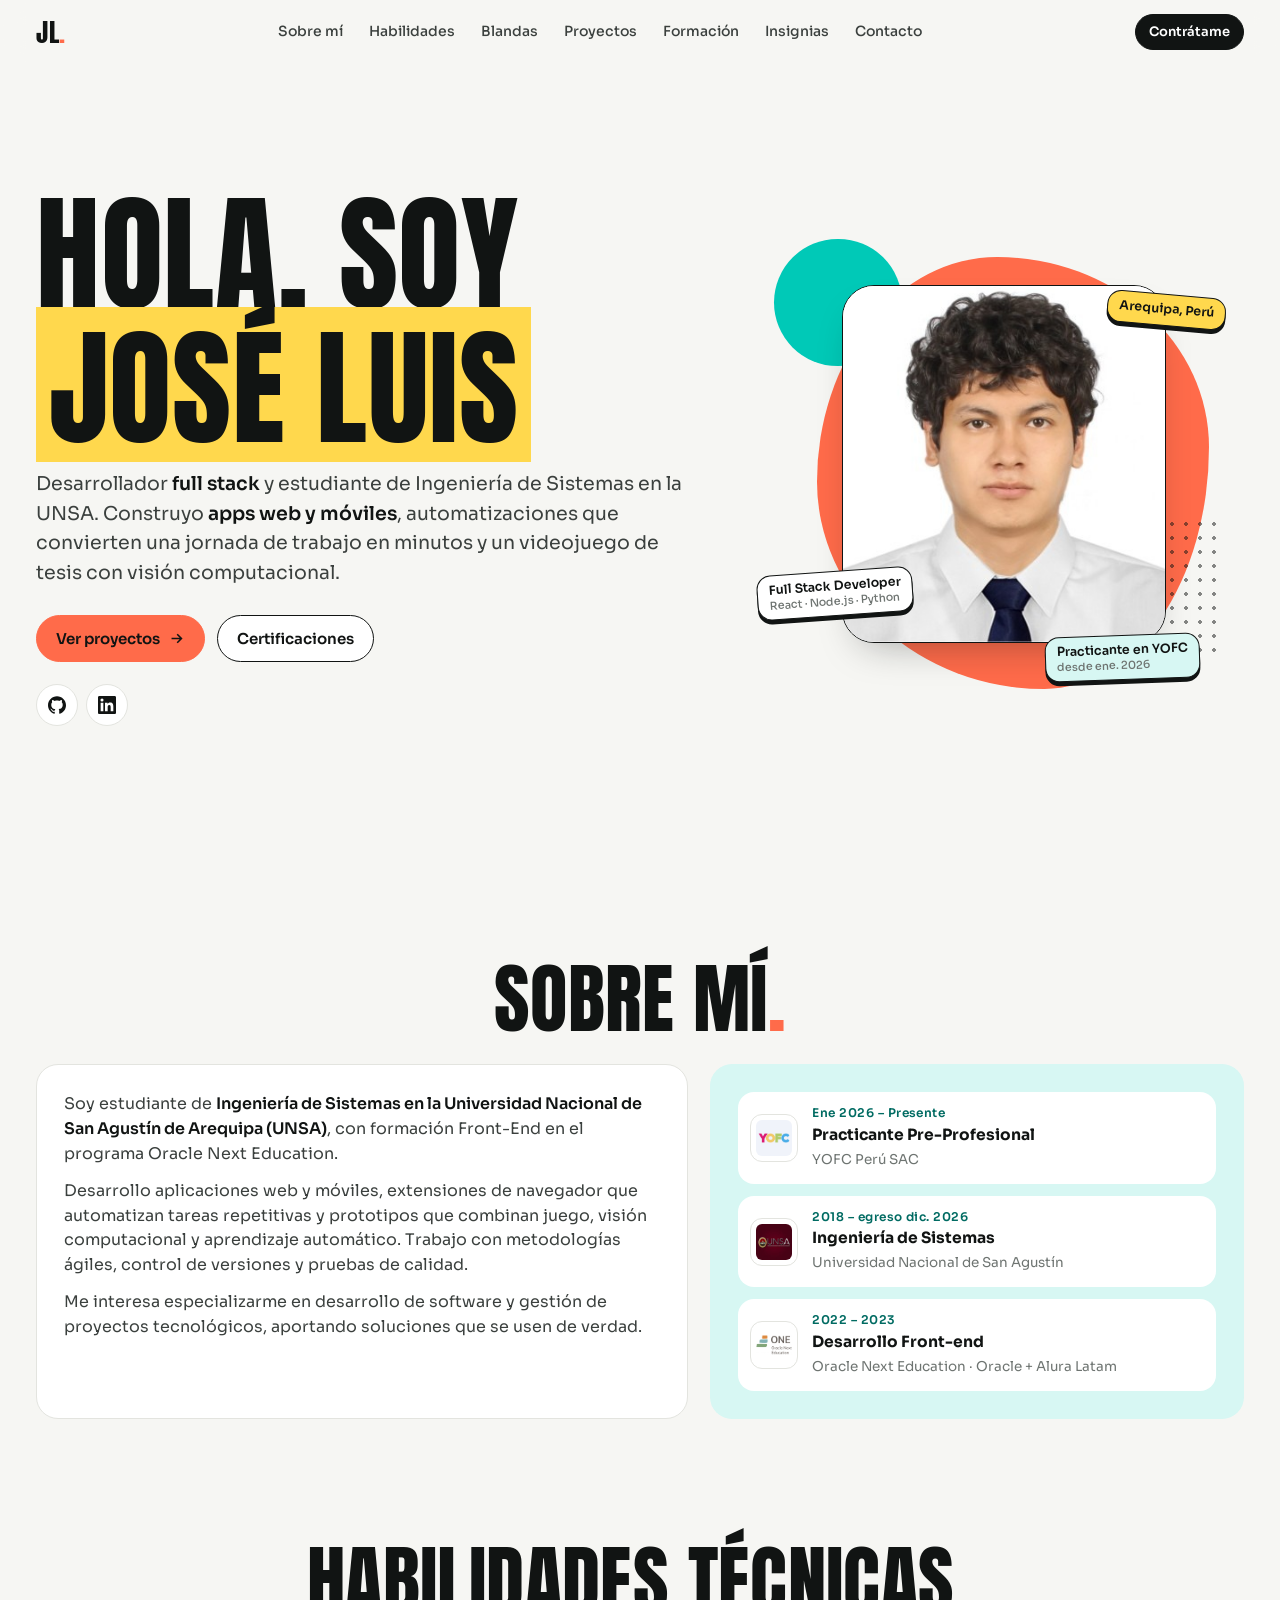
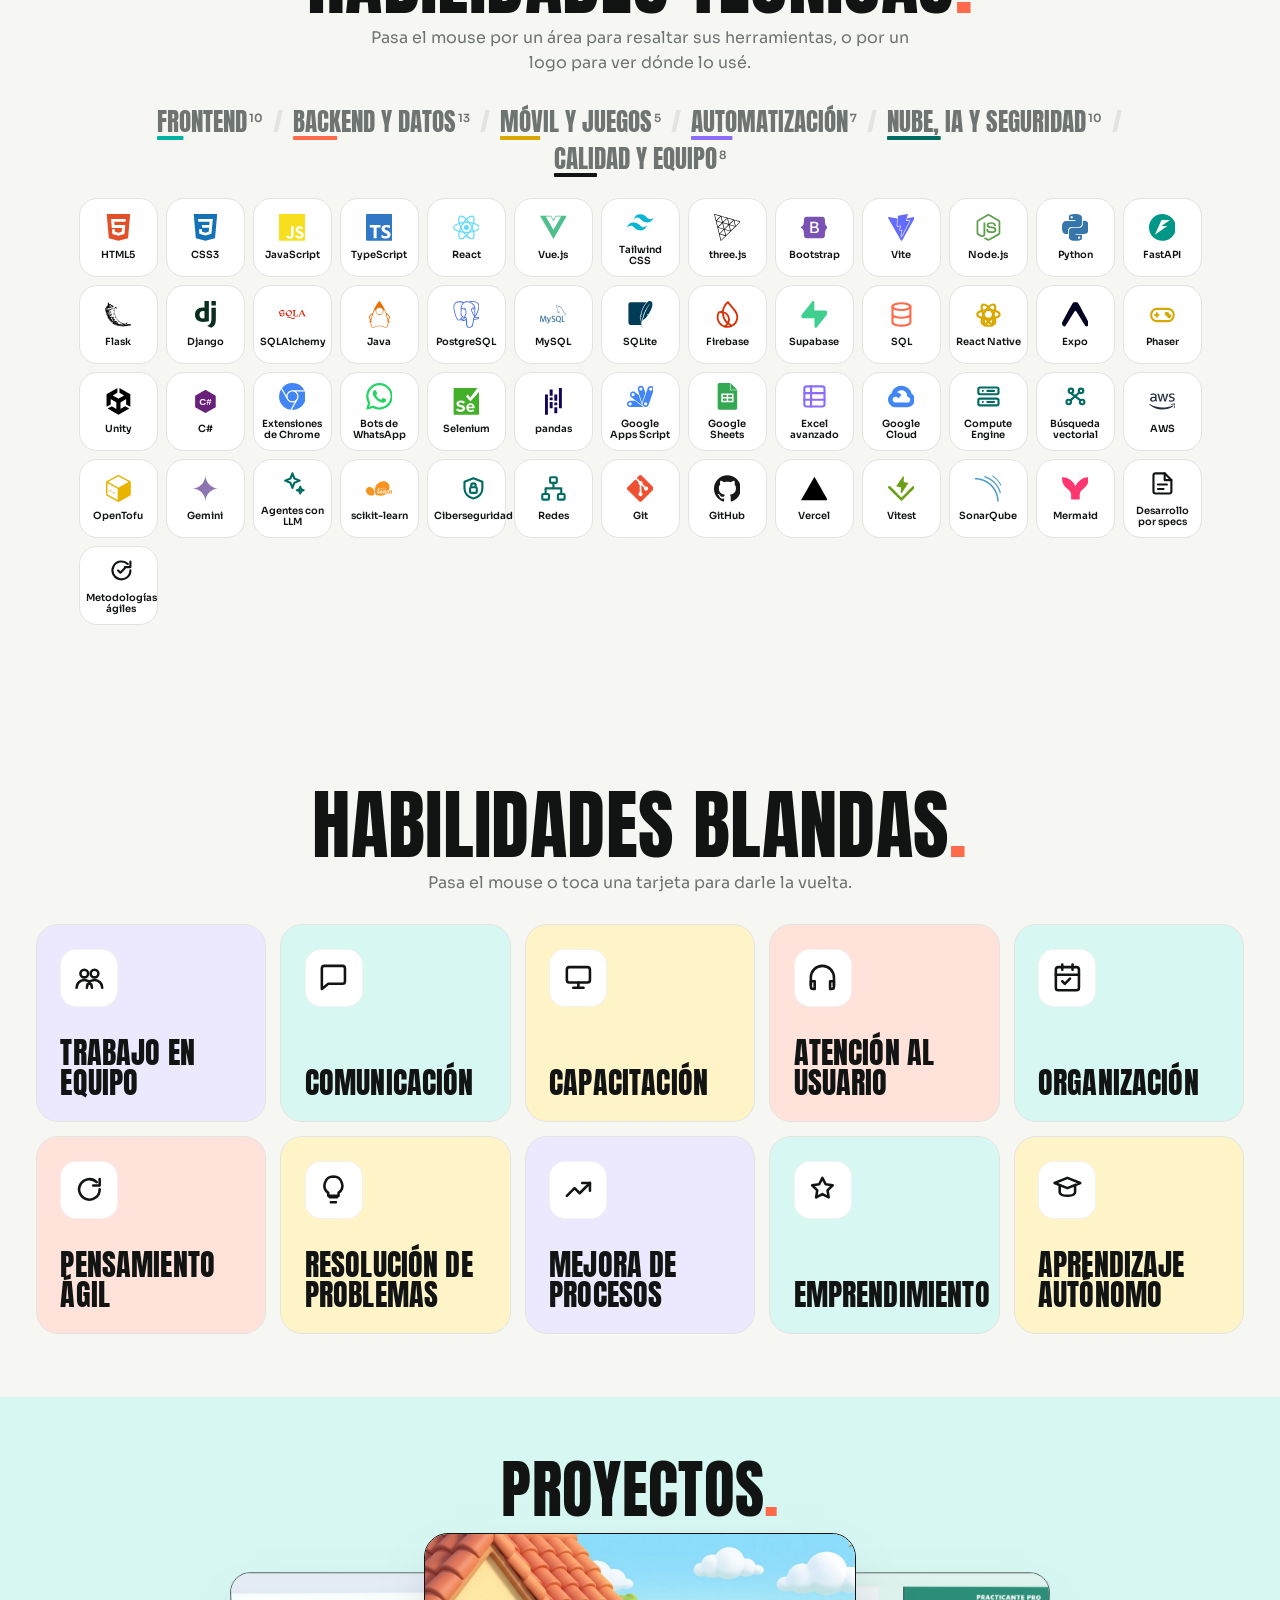
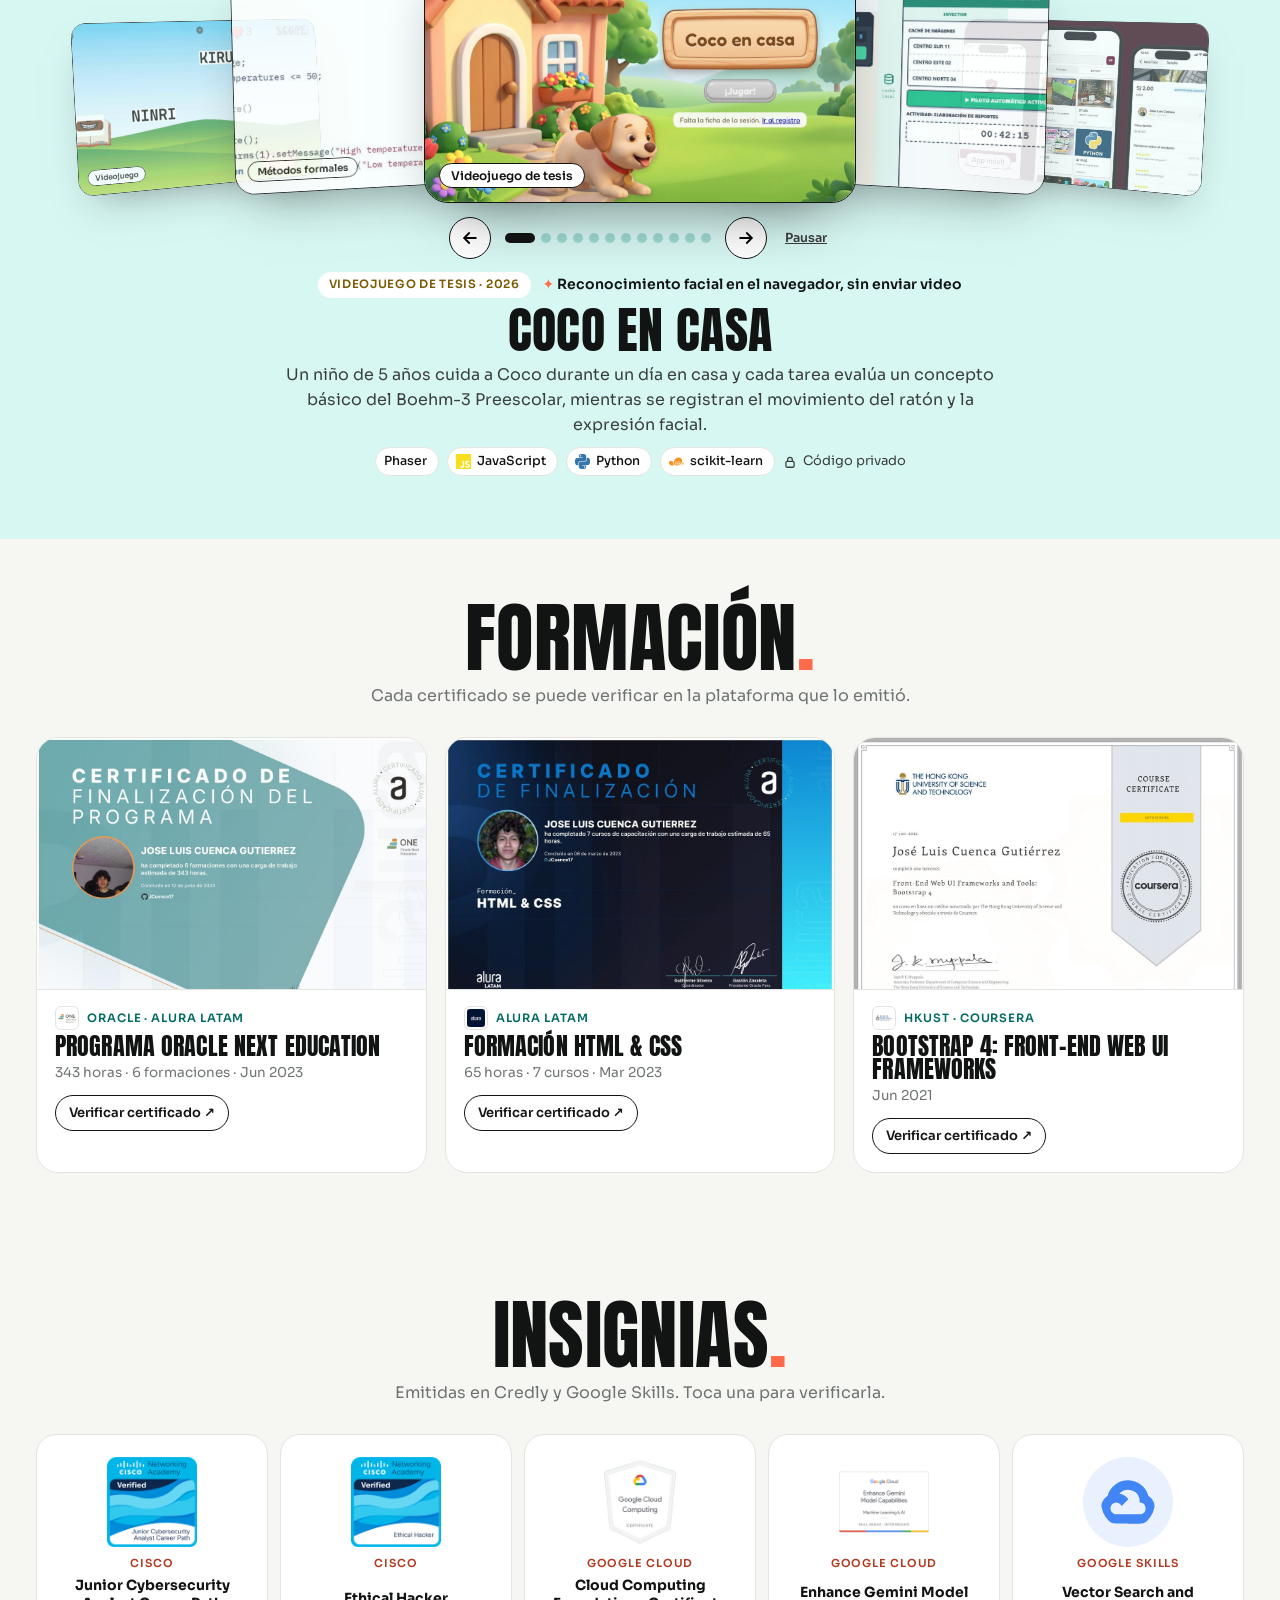
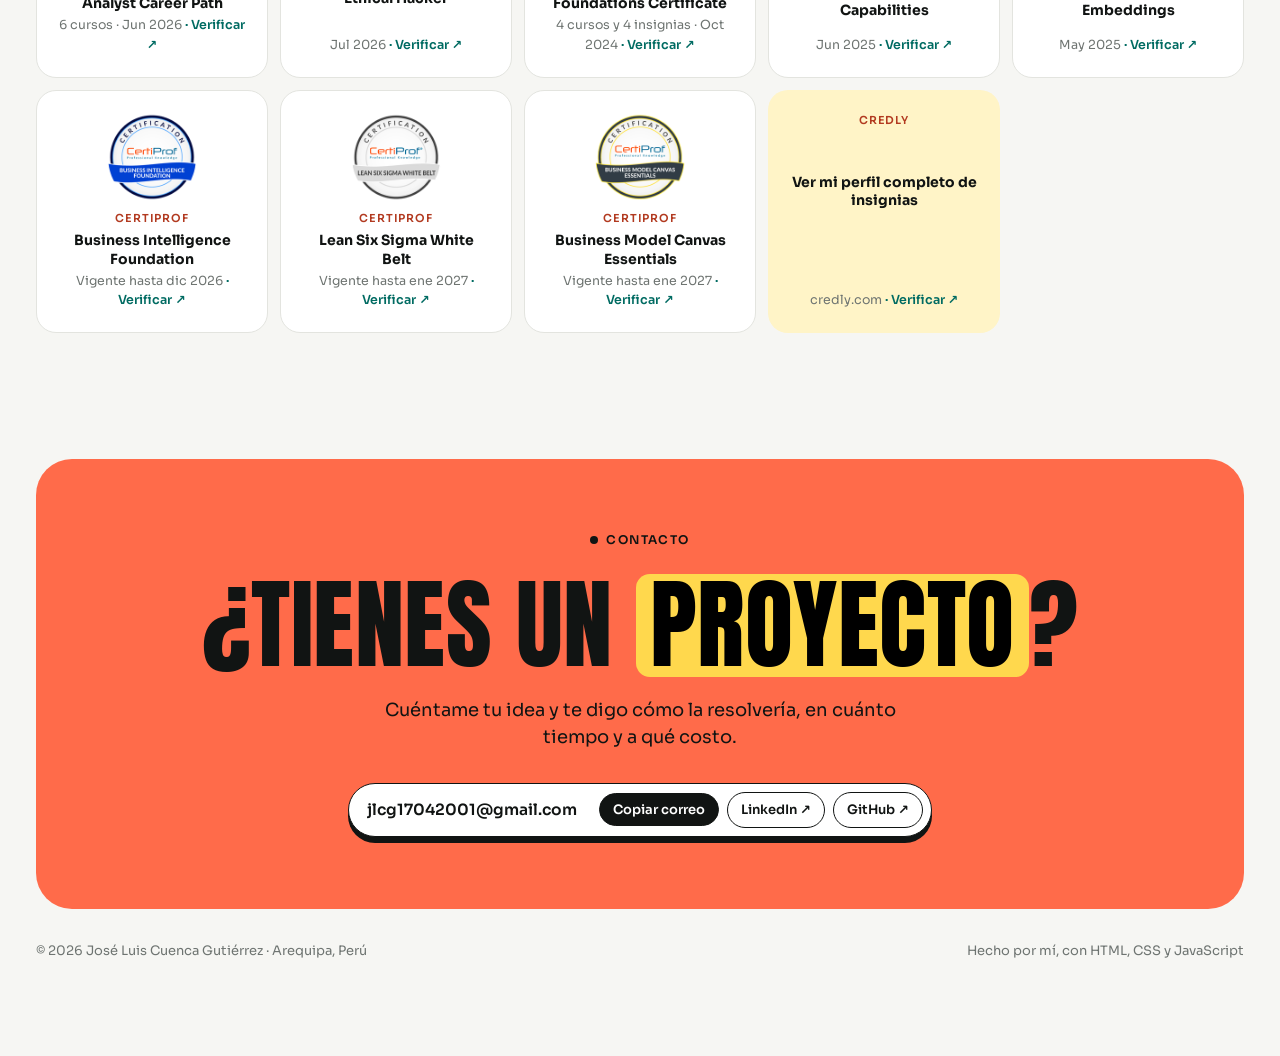
==== commit 74ea38aa: "Rediseña el portafolio - Nuevo diseño: títulos en Anton, texto en Sora y paleta turquesa, coral y am" ====
--- a/index.html
+++ b/index.html
@@ -2,13 +2,13 @@
 <html lang="es-PE">
 <head>
 <meta charset="utf-8">
-<meta name="viewport" content="width=device-width, initial-scale=1">
-<title>José Luis Cuenca | Desarrollador de Software en Arequipa · Portafolio</title>
-<meta name="description" content="Portafolio de José Luis Cuenca Gutiérrez, estudiante de Ingeniería de Sistemas (UNSA) y desarrollador de software en Arequipa, Perú: apps web y móviles, juegos con Unity y Phaser, extensiones de Chrome y automatización.">
+<meta name="viewport" content="width=device-width, initial-scale=1, viewport-fit=cover">
+<title>José Luis Cuenca | Desarrollador full stack en Arequipa · Portafolio</title>
+<meta name="description" content="Portafolio de José Luis Cuenca Gutiérrez, desarrollador full stack y estudiante de Ingeniería de Sistemas (UNSA) en Arequipa, Perú: apps web y móviles, automatización y un videojuego de tesis con visión computacional.">
 <meta name="robots" content="index, follow, max-image-preview:large">
 <meta name="google-site-verification" content="N4TwjsxCLMq5BI_Ngx6-KOkqQGb3mL-dlwS7zQG62xs">
 <meta name="author" content="José Luis Cuenca Gutiérrez">
-<meta name="theme-color" content="#F5F9F9">
+<meta name="theme-color" content="#F6F6F3">
 <link rel="canonical" href="https://portafolio-jlcg.vercel.app/">
 <link rel="icon" href="favicon.ico" sizes="48x48">
 <link rel="icon" href="icons/favicon.svg" type="image/svg+xml">
@@ -17,1168 +17,690 @@
 <meta property="og:type" content="profile">
 <meta property="og:locale" content="es_PE">
 <meta property="og:site_name" content="Portafolio · José Luis Cuenca">
-<meta property="og:title" content="José Luis Cuenca · Desarrollador de Software">
-<meta property="og:description" content="Proyectos web, móviles, juegos y automatización. Estudiante de Ingeniería de Sistemas en la UNSA, Arequipa.">
+<meta property="og:title" content="José Luis Cuenca · Desarrollador full stack">
+<meta property="og:description" content="Apps web y móviles, automatización y un videojuego de tesis. Estudiante de Ingeniería de Sistemas en la UNSA, Arequipa.">
 <meta property="og:url" content="https://portafolio-jlcg.vercel.app/">
 <meta property="og:image" content="https://portafolio-jlcg.vercel.app/og.jpg">
 <meta property="og:image:width" content="1200">
 <meta property="og:image:height" content="630">
-<meta property="og:image:alt" content="José Luis Cuenca, desarrollador de software. Portafolio.">
-<meta property="profile:first_name" content="José Luis">
-<meta property="profile:last_name" content="Cuenca Gutiérrez">
 <meta name="twitter:card" content="summary_large_image">
-<meta name="twitter:title" content="José Luis Cuenca · Desarrollador de Software">
-<meta name="twitter:description" content="Proyectos web, móviles, juegos y automatización.">
+<meta name="twitter:title" content="José Luis Cuenca · Desarrollador full stack">
 <meta name="twitter:image" content="https://portafolio-jlcg.vercel.app/og.jpg">
-<link rel="preload" as="image" type="image/avif" href="img/avif/foto-400.avif" fetchpriority="high">
-<link rel="preload" as="font" type="font/woff2" href="fonts/p-bricolage-grotesque-normal-500_800.woff2" crossorigin>
-<link rel="preload" as="font" type="font/woff2" href="fonts/p-figtree-normal-400_700.woff2" crossorigin>
-<script type="application/ld+json">{"@context": "https://schema.org", "@graph": [{"@type": "Person", "@id": "https://portafolio-jlcg.vercel.app/#persona", "name": "José Luis Cuenca Gutiérrez", "givenName": "José Luis", "familyName": "Cuenca Gutiérrez", "url": "https://portafolio-jlcg.vercel.app/", "image": "https://portafolio-jlcg.vercel.app/img/foto.jpg", "email": "mailto:jlcg17042001@gmail.com", "jobTitle": "Desarrollador de Software", "description": "Portafolio de José Luis Cuenca Gutiérrez, estudiante de Ingeniería de Sistemas (UNSA) y desarrollador de software en Arequipa, Perú: apps web y móviles, juegos con Unity y Phaser, extensiones de Chrome y automatización.", "address": {"@type": "PostalAddress", "addressLocality": "Arequipa", "addressCountry": "PE"}, "alumniOf": [{"@type": "CollegeOrUniversity", "name": "Universidad Nacional de San Agustín de Arequipa"}, {"@type": "EducationalOrganization", "name": "Oracle Next Education"}], "knowsAbout": ["HTML5", "CSS3", "JavaScript", "TypeScript", "React Native", "Python", "Django", "C#", "Unity", "Phaser 3", "scikit-learn", "three.js", "Bootstrap", "MySQL", "Firebase", "Expo", "Chrome Extensions", "Vercel", "VDM++", "Java", "PostgreSQL", "Git", "GitHub", "Google Cloud", "Gemini (IA generativa)", "Ciberseguridad", "Redes", "Business Intelligence", "Mejora de procesos (Lean)", "Metodologías ágiles", "Pruebas de software"], "hasCredential": [{"@type": "EducationalOccupationalCredential", "name": "Programa Oracle Next Education (ONE)", "credentialCategory": "certificate", "recognizedBy": {"@type": "Organization", "name": "Oracle · Alura Latam"}, "dateCreated": "2023-06-12", "url": "https://app.aluracursos.com/program/certificate/575298e0-5813-4d18-9435-24331dc15a59"}, {"@type": "EducationalOccupationalCredential", "name": "Formación HTML & CSS", "credentialCategory": "certificate", "recognizedBy": {"@type": "Organization", "name": "Alura Latam"}, "dateCreated": "2023-03-06", "url": "https://app.aluracursos.com/degree/certificate/c618d520-2b28-4ed2-944e-40aafde21c06"}, {"@type": "EducationalOccupationalCredential", "name": "Front-End Web UI Frameworks and Tools: Bootstrap 4", "credentialCategory": "certificate", "recognizedBy": {"@type": "Organization", "name": "HKUST · Coursera"}, "dateCreated": "2021-06-17", "url": "https://coursera.org/verify/UT3C8MRP9BM8"}, {"@type": "EducationalOccupationalCredential", "name": "Junior Cybersecurity Analyst Career Path", "credentialCategory": "badge", "recognizedBy": {"@type": "Organization", "name": "Cisco Networking Academy"}, "url": "https://www.credly.com/badges/369cdb0b-c936-4251-bd66-2152b1489bf9"}, {"@type": "EducationalOccupationalCredential", "name": "Ethical Hacker", "credentialCategory": "badge", "recognizedBy": {"@type": "Organization", "name": "Cisco Networking Academy"}, "url": "https://www.credly.com/badges/56772191-33e6-493e-90e0-cc97467ff673"}, {"@type": "EducationalOccupationalCredential", "name": "Enhance Gemini Model Capabilities", "credentialCategory": "badge", "recognizedBy": {"@type": "Organization", "name": "Google Cloud"}, "url": "https://www.credly.com/badges/495271e6-168e-4bf1-82bf-946aa1c10a76"}, {"@type": "EducationalOccupationalCredential", "name": "Google Cloud Computing Foundations Certificate", "credentialCategory": "badge", "recognizedBy": {"@type": "Organization", "name": "Google Cloud"}, "url": "https://www.credly.com/badges/2c95cb8d-9295-4edd-a451-f839164e2302"}, {"@type": "EducationalOccupationalCredential", "name": "Business Intelligence Foundation Professional Certification", "credentialCategory": "badge", "recognizedBy": {"@type": "Organization", "name": "CertiProf"}, "url": "https://www.credly.com/badges/a8d76dd3-d103-42a3-ba43-175ba28d6731"}, {"@type": "EducationalOccupationalCredential", "name": "Lean Six Sigma White Belt Professional Certification", "credentialCategory": "badge", "recognizedBy": {"@type": "Organization", "name": "CertiProf"}, "url": "https://www.credly.com/badges/ead16255-3e78-4bb9-9064-6133792cdda7"}, {"@type": "EducationalOccupationalCredential", "name": "Business Model Canvas Essentials Professional Certification", "credentialCategory": "badge", "recognizedBy": {"@type": "Organization", "name": "CertiProf"}, "url": "https://www.credly.com/badges/e5fb7c4d-25f6-4e69-a45d-2cad78bd7a98"}], "sameAs": ["https://github.com/JCuenca17", "https://www.linkedin.com/in/josecuencag/", "https://portafoliofreelance-jlcg.vercel.app/", "https://abduzcan17.itch.io/"]}, {"@type": "ProfilePage", "@id": "https://portafolio-jlcg.vercel.app/#pagina", "url": "https://portafolio-jlcg.vercel.app/", "name": "José Luis Cuenca | Desarrollador de Software en Arequipa · Portafolio", "inLanguage": "es-PE", "mainEntity": {"@id": "https://portafolio-jlcg.vercel.app/#persona"}, "dateModified": "2026-11-03", "primaryImageOfPage": "https://portafolio-jlcg.vercel.app/og.jpg"}, {"@type": "ItemList", "name": "Proyectos", "itemListElement": [{"@type": "ListItem", "position": 1, "item": {"@type": "VideoGame", "name": "Rescate en la Naturaleza", "description": "Videojuego para niños de 5 años que detecta de forma temprana su nivel de comprensión de conceptos básicos relacionales (arriba, entre, antes…) mientras juegan, sin que la evaluación se sienta como examen. Combina el movimiento del ratón, la expresión facial y el desempeño con un módulo de apoyo graduado que no altera la dificultad del ítem.", "about": "Sistema predictivo gamificado para el test Boehm-3 Preescolar", "image": "https://portafolio-jlcg.vercel.app/img/boehm-nivel.jpg", "dateCreated": "2026", "creator": {"@id": "https://portafolio-jlcg.vercel.app/#persona"}, "keywords": "JavaScript, Phaser 3, face-api.js, Web Speech API, Web Audio API, Python, NumPy · pandas · SciPy, scikit-learn, PlantUML, Git", "gamePlatform": "Navegador web", "genre": "Educativo"}}, {"@type": "ListItem", "position": 2, "item": {"@type": "WebApplication", "name": "The Haus", "description": "Sitio de marketing y aplicación web de reservas para The Haus, un concepto de coworking creado por estudiantes de Administración de la UNSA para su proyecto final; lo desarrollé pro bono para que pudieran presentar y validar su idea. La reserva se hace sobre un plano tridimensional del local: cada escritorio, sala y zona muestra su disponibilidad para la fecha y el turno elegidos, y se puede rotar, acercar y seleccionar con el ratón.", "about": "Landing y aplicación de reservas con plano 3D interactivo", "image": "https://portafolio-jlcg.vercel.app/img/thehaus-plano.jpg", "dateCreated": "2026", "creator": {"@id": "https://portafolio-jlcg.vercel.app/#persona"}, "keywords": "HTML5, CSS3, JavaScript (módulos ES), three.js, SVG, Service Worker, Vercel, Supabase (diseño)", "applicationCategory": "BusinessApplication", "operatingSystem": "Web", "url": "https://thehaus-pink.vercel.app/app/", "sameAs": ["https://thehaus-pink.vercel.app/"]}}, {"@type": "ListItem", "position": 3, "item": {"@type": "MobileApplication", "name": "UNSA Market", "description": "Aplicación Android publicada en Google Play para que los estudiantes de la UNSA compren, vendan y ofrezcan servicios entre ellos con identidad verificada y reputación visible. Ordena el comercio estudiantil que antes vivía en grupos de WhatsApp.", "about": "Marketplace móvil de la comunidad universitaria", "image": "https://portafolio-jlcg.vercel.app/img/landing-unsa-app.jpg", "dateCreated": "2026", "creator": {"@id": "https://portafolio-jlcg.vercel.app/#persona"}, "keywords": "React Native 0.81, Expo SDK 54, TypeScript, React 19, React Navigation, Firebase Auth, Cloud Firestore, Firebase Storage, Expo Notifications, EAS Build", "operatingSystem": "Android", "applicationCategory": "ShoppingApplication", "installUrl": "https://play.google.com/store/apps/details?id=com.unsa.market", "offers": {"@type": "Offer", "price": "0", "priceCurrency": "PEN"}, "url": "https://play.google.com/store/apps/details?id=com.unsa.market", "sameAs": ["https://github.com/JCuenca17/unsa-market"]}}, {"@type": "ListItem", "position": 4, "item": {"@type": "WebApplication", "name": "Landing UNSA Market", "description": "Página de aterrizaje que presenta la app, explica el problema que resuelve y lleva a la descarga en Google Play. Hecha sin frameworks, con foco en rendimiento, diseño responsive y animaciones ligeras.", "about": "Sitio promocional orientado a descargas", "image": "https://portafolio-jlcg.vercel.app/img/landing-unsa-hero.jpg", "dateCreated": "2026", "creator": {"@id": "https://portafolio-jlcg.vercel.app/#persona"}, "keywords": "HTML5, CSS3, JavaScript, Google Fonts, Vercel", "applicationCategory": "BusinessApplication", "operatingSystem": "Web", "url": "https://unsamarket.vercel.app/"}}, {"@type": "ListItem", "position": 5, "item": {"@type": "WebApplication", "name": "Perfil freelance", "description": "Landing page con la que ofrezco mis servicios de desarrollo web y automatización. Presenta tres paquetes con precio fijo, alineados con mis servicios en plataformas freelance, módulos opcionales y los términos de trabajo, y lleva al cliente directo a WhatsApp con un mensaje según el paquete elegido. También puede guardarse como propuesta en PDF desde el navegador.", "about": "Landing de servicios de desarrollo web y automatización", "image": "https://portafolio-jlcg.vercel.app/img/freelance-hero.jpg", "dateCreated": "2026", "creator": {"@id": "https://portafolio-jlcg.vercel.app/#persona"}, "keywords": "HTML5, CSS3, JavaScript, Font Awesome, Google Fonts, Vercel", "applicationCategory": "BusinessApplication", "operatingSystem": "Web", "url": "https://portafoliofreelance-jlcg.vercel.app/", "sameAs": ["https://github.com/JCuenca17/landing-page"]}}, {"@type": "ListItem", "position": 6, "item": {"@type": "SoftwareApplication", "name": "PracticantePro", "description": "Los practicantes reciben por WhatsApp las fotos de evidencia de cada centro y antes debían subirlas una por una en la aplicación web de registro. La extensión recolecta las fotos por remitente, las guarda en la caché del navegador y un piloto automático las carga en bloque en el registro de cada centro. La desarrollé para automatizar mi trabajo y el de mis compañeros de prácticas de otras regiones.", "about": "Extensión de Chrome que convierte fotos de WhatsApp en registros automáticos", "image": "https://portafolio-jlcg.vercel.app/img/pro-mock.jpg", "dateCreated": "2026", "creator": {"@id": "https://portafolio-jlcg.vercel.app/#persona"}, "keywords": "JavaScript, Chrome Extensions (Manifest V3), Content Scripts, chrome.storage, Canvas API, DataTransfer API, RPA", "applicationCategory": "BrowserApplication", "operatingSystem": "Google Chrome"}}, {"@type": "ListItem", "position": 7, "item": {"@type": "WebApplication", "name": "Maestro de Equipos", "description": "Aplicación web para administrar el inventario de equipos de laboratorio junto con sus tablas relacionadas, talleres de mantenimiento y tipos de equipo. Tiene acceso con usuario, búsqueda, filtros combinados y control del estado de cada registro, y puede instalarse como aplicación.", "about": "Aplicación web para gestionar equipos de laboratorio y su mantenimiento", "image": "https://portafolio-jlcg.vercel.app/img/labne-maestro.jpg", "dateCreated": "2024", "creator": {"@id": "https://portafolio-jlcg.vercel.app/#persona"}, "keywords": "Python, Django, MySQL, PyMySQL, Bootstrap 5, Bootstrap Icons, HTML5, CSS3, JavaScript, django-pwa, Service Worker", "applicationCategory": "BusinessApplication", "operatingSystem": "Web", "url": "https://github.com/JCuenca17/lab_ne"}}, {"@type": "ListItem", "position": 8, "item": {"@type": "VideoGame", "name": "Yachay", "description": "Juego hecho en Unity para aprender palabras en quechua jugando. El libro muestra una pista en español, con texto o imagen, y el jugador mueve la canasta para atrapar la traducción correcta entre las palabras en quechua que caen, antes de quedarse sin vidas. Está publicado en itch.io y se juega directamente en el navegador.", "about": "Juego educativo para aprender vocabulario en quechua", "image": "https://portafolio-jlcg.vercel.app/img/yachay-0.jpg", "dateCreated": "2024", "creator": {"@id": "https://portafolio-jlcg.vercel.app/#persona"}, "keywords": "Unity, C#, WebGL, itch.io", "gamePlatform": "Navegador web", "genre": "Educativo", "url": "https://abduzcan17.itch.io/yachay"}}, {"@type": "ListItem", "position": 9, "item": {"@type": "CreativeWork", "name": "Monitoreo de temperatura", "description": "Modelo formal de un sistema que vigila la temperatura de almacenes de productos perecederos congelados y dispara alarmas fuera del rango seguro. Se especificó con invariantes y operaciones verificables y se validó con el intérprete VDM Toolbox, como parte de un artículo académico.", "about": "Especificación formal y validación en VDM++", "image": "https://portafolio-jlcg.vercel.app/img/afev-code.jpg", "dateCreated": "2024", "creator": {"@id": "https://portafolio-jlcg.vercel.app/#persona"}, "keywords": "VDM++, VDM Toolbox, Métodos formales, PlantUML, UML", "url": "https://github.com/JCuenca17/proyecto1-afev"}}]}]}</script>
-
-<style>
-@font-face{font-family:'Bricolage Grotesque';font-style:normal;font-weight:500 800;font-display:swap;src:url(fonts/p-bricolage-grotesque-normal-500_800.woff2) format('woff2');unicode-range:U+0000-00FF, U+0131, U+0152-0153, U+02BB-02BC, U+02C6, U+02DA, U+02DC, U+0304, U+0308, U+0329, U+2000-206F, U+20AC, U+2122, U+2191, U+2193, U+2212, U+2215, U+FEFF, U+FFFD}
-@font-face{font-family:'Figtree';font-style:italic;font-weight:400;font-display:swap;src:url(fonts/p-figtree-italic-400.woff2) format('woff2');unicode-range:U+0000-00FF, U+0131, U+0152-0153, U+02BB-02BC, U+02C6, U+02DA, U+02DC, U+0304, U+0308, U+0329, U+2000-206F, U+20AC, U+2122, U+2191, U+2193, U+2212, U+2215, U+FEFF, U+FFFD}
-@font-face{font-family:'Figtree';font-style:normal;font-weight:400 700;font-display:swap;src:url(fonts/p-figtree-normal-400_700.woff2) format('woff2');unicode-range:U+0000-00FF, U+0131, U+0152-0153, U+02BB-02BC, U+02C6, U+02DA, U+02DC, U+0304, U+0308, U+0329, U+2000-206F, U+20AC, U+2122, U+2191, U+2193, U+2212, U+2215, U+FEFF, U+FFFD}
-@font-face{font-family:'JetBrains Mono';font-style:normal;font-weight:400 500;font-display:swap;src:url(fonts/p-jetbrains-mono-normal-400_500.woff2) format('woff2');unicode-range:U+0000-00FF, U+0131, U+0152-0153, U+02BB-02BC, U+02C6, U+02DA, U+02DC, U+0304, U+0308, U+0329, U+2000-206F, U+20AC, U+2122, U+2191, U+2193, U+2212, U+2215, U+FEFF, U+FFFD}
-@font-face{font-family:'Bricolage Grotesque Fallback';src:local('Arial');size-adjust:97.08%;ascent-override:95.80%;descent-override:27.81%;line-gap-override:0.00%}
-@font-face{font-family:'Figtree Fallback';src:local('Arial');size-adjust:97.68%;ascent-override:97.26%;descent-override:25.59%;line-gap-override:0.00%}
-:root{
-  --ground:#F5F9F9; --paper:#FFFFFF; --ink:#0D1B1E; --ink-2:#3A4A4F; --muted:#627479;
-  --rule:#DCE6E7; --rule-soft:#EAF1F1;
-  --cyan:#00FFE7; --teal:#007A73; --teal-2:#00A195; --teal-soft:#DEF7F4; --teal-ink:#004B46;
-  --shadow:0 1px 2px rgba(13,27,30,.05),0 8px 24px -12px rgba(13,27,30,.18);
-  --f-display:"Bricolage Grotesque","Bricolage Grotesque Fallback",system-ui,sans-serif;
-  --f-body:"Figtree","Figtree Fallback",system-ui,sans-serif;
-  --f-mono:"JetBrains Mono",ui-monospace,Consolas,monospace;
-  color-scheme:light;
-}
-*{box-sizing:border-box}
-[hidden]{display:none!important}
-html{-webkit-text-size-adjust:100%;scroll-behavior:smooth;scroll-padding-top:80px}
-body{background:var(--ground);color:var(--ink);font-family:var(--f-body);font-size:16px;line-height:1.6;margin:0;padding-inline:20px;padding-block:0}
-a{color:var(--teal)}
-h1,h2,h3,h4{font-family:var(--f-display);margin:0;text-wrap:balance;letter-spacing:-.015em}
-p{margin:0}
-img{max-width:100%}
-button{font:inherit;color:inherit}
-:focus-visible{outline:3px solid var(--teal-2);outline-offset:3px;border-radius:6px}
-.wrap{max-width:1140px;margin-inline:auto}
-.mono{font-family:var(--f-mono)}
-.label{font-family:var(--f-mono);font-size:12px;letter-spacing:.08em;text-transform:uppercase;color:var(--teal)}
-.print-doc{display:none}
-
-/* ── Navegación ── */
-.nav{position:sticky;top:0;z-index:20;margin-inline:-20px;padding-inline:20px;background:rgba(245,249,249,.86);backdrop-filter:blur(10px);-webkit-backdrop-filter:blur(10px);border-bottom:1px solid transparent;transition:border-color .2s}
-.nav.scrolled{border-bottom-color:var(--rule)}
-.nav-in{max-width:1140px;margin-inline:auto;display:flex;align-items:center;gap:24px;height:64px}
-.logo{font-family:var(--f-display);font-weight:800;font-size:22px;color:var(--ink);text-decoration:none;letter-spacing:-.03em}
-.logo span{color:var(--teal-2)}
-.nav-links{display:flex;gap:4px;margin-left:auto;list-style:none;padding:0;margin-block:0}
-.nav-links a{display:block;padding:8px 12px;border-radius:8px;color:var(--ink-2);text-decoration:none;font-weight:500;font-size:15px}
-.nav-links a:hover{background:var(--teal-soft);color:var(--teal-ink)}
-.nav-links a.on{color:var(--teal-ink);background:var(--teal-soft)}
-.nav-actions{display:flex;gap:8px;align-items:center}
-
-.btn{display:inline-flex;align-items:center;justify-content:center;gap:9px;padding:11px 20px;border-radius:999px;border:1.5px solid var(--ink);background:var(--paper);color:var(--ink);font-weight:600;font-size:15px;text-decoration:none;cursor:pointer;transition:transform .15s ease,box-shadow .15s ease,background .15s}
-.btn svg{width:17px;height:17px;flex:none}
-.btn:hover{transform:translateY(-2px);box-shadow:0 6px 0 -2px var(--ink)}
-.btn:active{transform:translateY(0);box-shadow:none}
-.btn.cy{background:var(--cyan);border-color:var(--ink);color:var(--ink)}
-.btn.sm{padding:8px 15px;font-size:14px}
-.btn[aria-busy="true"]{opacity:.7;pointer-events:none}
-
-/* ── Portada ── */
-.hero{display:grid;grid-template-columns:minmax(0,1.25fr) minmax(0,.75fr);gap:56px;align-items:center;padding-block:64px 72px}
-.hello{font-family:var(--f-display);font-weight:800;font-size:clamp(44px,7vw,84px);line-height:.98;letter-spacing:-.035em}
-.hello .hl{position:relative;white-space:nowrap;z-index:0}
-.hello .hl::after{content:"";position:absolute;left:-4px;right:-6px;bottom:.08em;height:.34em;background:var(--cyan);z-index:-1;border-radius:3px;transform-origin:left;animation:mark .9s .25s cubic-bezier(.2,.8,.2,1) both}
-@keyframes mark{from{transform:scaleX(0)}to{transform:scaleX(1)}}
-.fullname{margin-top:14px;font-size:18px;color:var(--muted);font-weight:500}
-.roles{display:flex;flex-wrap:wrap;gap:8px;margin-top:22px}
-.roles span{padding:7px 14px;border-radius:999px;background:var(--paper);border:1.5px solid var(--rule);font-weight:600;font-size:15px}
-.roles span:last-child{border-color:var(--teal-2);color:var(--teal-ink);background:var(--teal-soft)}
-.hero .lead{margin-top:22px;font-size:18px;color:var(--ink-2);max-width:56ch;line-height:1.62}
-.hero-actions{display:flex;flex-wrap:wrap;gap:12px;margin-top:30px;align-items:center}
-.social{display:flex;gap:6px;margin-left:6px}
-.social a{width:42px;height:42px;border-radius:50%;display:grid;place-items:center;color:var(--ink);border:1.5px solid var(--rule);background:var(--paper);transition:color .15s,border-color .15s,transform .15s}
-.social a:hover{color:var(--teal);border-color:var(--teal-2);transform:translateY(-2px)}
-.social svg{width:19px;height:19px}
-.portrait{position:relative;justify-self:center;width:min(100%,360px)}
-.portrait .frame{position:relative;aspect-ratio:1;border-radius:28px;overflow:hidden;background:#fff;border:1.5px solid var(--ink);z-index:1}
-.portrait .frame picture,.portrait .frame img{display:block;width:100%;height:100%;object-fit:cover}
-.portrait::before{content:"";position:absolute;inset:0;transform:translate(16px,16px);border-radius:28px;background:var(--cyan);border:1.5px solid var(--ink)}
-.portrait .stamp{position:absolute;z-index:2;left:-18px;bottom:28px;background:var(--paper);border:1.5px solid var(--ink);border-radius:14px;padding:10px 14px;display:flex;gap:10px;align-items:center;font-size:13.5px;line-height:1.25;box-shadow:var(--shadow)}
-.stamp .dot{width:10px;height:10px;border-radius:50%;background:#19B35F;box-shadow:0 0 0 4px #D6F5E3;flex:none}
-.stamp b{display:block;font-weight:700}
-
-/* ── Secciones ── */
-section{padding-block:72px;border-top:1px solid var(--rule)}
-.s-head{display:flex;flex-wrap:wrap;justify-content:space-between;align-items:end;gap:14px 24px;margin-bottom:32px}
-.s-head h2{font-size:clamp(30px,4vw,44px);font-weight:800;line-height:1.05;margin-top:6px}
-.s-head p{color:var(--muted);max-width:52ch}
-
-/* Sobre mí */
-.about{display:grid;grid-template-columns:minmax(0,1fr) minmax(0,1fr);gap:48px}
-.about-text{display:grid;gap:16px;font-size:17px;color:var(--ink-2);max-width:58ch;align-content:start}
-.about-text strong{color:var(--ink)}
-.timeline{list-style:none;margin:0;padding:0;display:grid;gap:0;position:relative}
-.timeline::before{content:"";position:absolute;left:27px;top:10px;bottom:10px;width:2px;background:var(--rule)}
-.timeline li{display:grid;grid-template-columns:56px 1fr;gap:16px;padding-block:10px;position:relative}
-.t-logo{width:56px;height:56px;border-radius:14px;background:var(--paper);border:1.5px solid var(--rule);display:grid;place-items:center;overflow:hidden;position:relative;z-index:1}
-.t-logo img{width:100%;height:100%;object-fit:contain;padding:6px}
-.t-logo.txt{font-family:var(--f-display);font-weight:800;font-size:15px;color:var(--teal-ink);background:var(--teal-soft);border-color:var(--teal-2)}
-.timeline h3{font-size:17px;font-weight:700;line-height:1.3}
-.timeline p{font-size:14.5px;color:var(--muted)}
-.timeline .when{font-family:var(--f-mono);font-size:12px;color:var(--teal)}
-
-/* Habilidades */
-.skills{display:grid;grid-template-columns:repeat(auto-fill,minmax(132px,1fr));gap:10px}
-.skill{--brand:#0D1B1E;display:grid;justify-items:center;gap:8px;padding:18px 10px 14px;border-radius:16px;background:var(--paper);border:1.5px solid var(--rule);cursor:pointer;text-align:center;transition:transform .15s,border-color .15s,box-shadow .15s}
-.skill:hover{transform:translateY(-3px);border-color:var(--brand);box-shadow:var(--shadow)}
-.skill[aria-pressed="true"]{border-color:var(--ink);background:var(--teal-soft);box-shadow:0 4px 0 -1px var(--ink)}
-.skill svg{width:34px;height:34px;fill:var(--brand)}
-.skill .mono-ico{width:34px;height:34px;border-radius:9px;background:var(--brand);color:#fff;display:grid;place-items:center;font-family:var(--f-display);font-weight:800;font-size:13px}
-.skill b{font-weight:600;font-size:14.5px;line-height:1.2}
-.skill small{font-family:var(--f-mono);font-size:11px;color:var(--muted)}
-.also{margin-top:18px;display:flex;flex-wrap:wrap;gap:8px;align-items:center;color:var(--muted);font-size:14.5px}
-.also-t{margin-right:4px}
-.also .c{display:inline-flex;align-items:center;gap:8px;padding:6px 13px 6px 8px;border-radius:999px;border:1.5px dashed var(--rule);background:var(--paper);color:var(--ink-2);font-size:14px;font-weight:500}
-.also .c svg{width:18px;height:18px;flex:none}
-
-/* Proyectos */
-.filters{display:flex;flex-wrap:wrap;gap:8px;margin-bottom:22px;align-items:center}
-.chip{display:inline-flex;align-items:center;gap:8px;padding:8px 15px;border-radius:999px;border:1.5px solid var(--rule);background:var(--paper);font-weight:600;font-size:14.5px;cursor:pointer;transition:border-color .15s,background .15s}
-.chip:hover{border-color:var(--ink)}
-.chip[aria-pressed="true"]{background:var(--ink);border-color:var(--ink);color:#fff}
-.chip .n{font-family:var(--f-mono);font-size:11.5px;opacity:.7}
-.chip.tech-active{background:var(--cyan);border-color:var(--ink);color:var(--ink)}
-.chip.tech-active .x{font-size:16px;line-height:1}
-.grid{display:grid;grid-template-columns:repeat(3,minmax(0,1fr));gap:18px}
-.card{display:flex;flex-direction:column;text-align:left;padding:0;background:var(--paper);border:1.5px solid var(--rule);border-radius:20px;overflow:hidden;cursor:pointer;transition:transform .2s ease,border-color .2s,box-shadow .2s}
-.card:hover{transform:translateY(-4px);border-color:var(--ink);box-shadow:0 8px 0 -2px var(--ink)}
-.card[hidden]{display:none}
-.card.enter{animation:pop .35s cubic-bezier(.2,.8,.2,1)}
-@keyframes pop{from{transform:scale(.97) translateY(8px)}to{transform:none}}
-.thumb{aspect-ratio:16/10;overflow:hidden;background:var(--teal-soft);border-bottom:1.5px solid var(--rule)}
-.thumb picture{display:block;width:100%;height:100%}
-.thumb img{display:block;width:100%;height:100%;object-fit:cover;object-position:center top;transition:transform .5s ease}
-.card:hover .thumb img{transform:scale(1.04)}
-.c-body{padding:16px 18px 18px;display:grid;gap:6px;flex:1;align-content:start}
-.c-top{display:flex;justify-content:space-between;align-items:center;gap:8px}
-.c-type{font-family:var(--f-mono);font-size:11.5px;letter-spacing:.06em;text-transform:uppercase;color:var(--teal)}
-.c-year{font-family:var(--f-mono);font-size:11.5px;color:var(--muted)}
-.card h3{font-size:21px;font-weight:700;line-height:1.15}
-.card p{font-size:14.5px;color:var(--muted);line-height:1.45}
-.c-foot{display:flex;justify-content:space-between;align-items:center;padding:12px 18px;border-top:1px solid var(--rule-soft)}
-.icons{display:flex;gap:6px}
-.icons span{width:26px;height:26px;border-radius:7px;background:var(--ground);display:grid;place-items:center}
-.icons svg{width:15px;height:15px}
-.icons .mi{font-family:var(--f-display);font-weight:800;font-size:9.5px;color:#fff}
-.more{font-weight:600;font-size:14px;color:var(--ink);display:flex;align-items:center;gap:6px}
-.more i{font-style:normal;transition:transform .2s}
-.card:hover .more i{transform:translateX(4px)}
-/* Certificaciones */
-.certs{display:grid;grid-template-columns:repeat(3,minmax(0,1fr));gap:18px}
-@media (max-width:1000px){.certs{grid-template-columns:repeat(2,minmax(0,1fr))}}
-@media (max-width:620px){.certs{grid-template-columns:1fr}}
-.cert{display:flex;flex-direction:column;background:var(--paper);border:1.5px solid var(--rule);border-radius:20px;overflow:hidden;transition:border-color .2s,box-shadow .2s,transform .2s}
-.cert:hover{border-color:var(--ink);box-shadow:0 8px 0 -2px var(--ink);transform:translateY(-4px)}
-.cert-shot{position:relative;display:block;width:100%;padding:0;border:0;border-bottom:1.5px solid var(--rule);background:var(--ground);aspect-ratio:1.44;overflow:hidden;cursor:zoom-in}
-.cert-shot picture,.cert-shot img{display:block;width:100%;height:100%;object-fit:cover;object-position:left top;transition:transform .5s ease}
-.cert:hover .cert-shot img{transform:scale(1.03)}
-.cert-shot .zoom{position:absolute;right:10px;bottom:10px;width:34px;height:34px;border-radius:50%;background:var(--paper);border:1.5px solid var(--ink);display:grid;place-items:center;opacity:0;transform:scale(.9);transition:opacity .2s,transform .2s}
-.cert-shot .zoom svg{width:16px;height:16px}
-.cert:hover .cert-shot .zoom,.cert-shot:focus-visible .zoom{opacity:1;transform:none}
-.cert-body{padding:14px 18px 18px;display:grid;gap:6px;flex:1;align-content:start}
-.cert-org{display:flex;align-items:center;gap:10px;font-family:var(--f-mono);font-size:11.5px;letter-spacing:.04em;color:var(--teal);text-transform:uppercase}
-.cert-org img{width:30px;height:30px;object-fit:contain;border-radius:8px;border:1px solid var(--rule);background:#fff;padding:3px}
-.cert h3{font-size:19px;font-weight:700;line-height:1.2}
-.cert-meta{font-size:14px;color:var(--muted)}
-.cert-honor{display:inline-block;margin-left:6px;font-size:11.5px;font-weight:600;color:#6E5A22;background:#F4EDDA;padding:1px 8px;border-radius:999px;vertical-align:1px}
-.cert-detail{font-size:14px;color:var(--ink-2);line-height:1.45}
-.cert-foot{padding:0 18px 18px}
-.badges-h{margin:40px 0 16px;display:flex;align-items:baseline;justify-content:space-between;gap:6px 16px;flex-wrap:wrap}
-.badges-h h3{font-size:21px;font-weight:700}
-.badges-h p{color:var(--muted);font-size:14.5px}
-.badges{display:grid;grid-template-columns:repeat(auto-fill,minmax(min(100%,320px),1fr));gap:14px}
-.badge{display:grid;grid-template-columns:80px 1fr;gap:16px;align-items:start;padding:16px 18px;background:var(--paper);border:1.5px solid var(--rule);border-radius:18px;transition:border-color .2s,box-shadow .2s,transform .2s}
-.badge:hover{border-color:var(--ink);box-shadow:0 6px 0 -2px var(--ink);transform:translateY(-3px)}
-.badge>img{width:80px;height:80px;object-fit:contain}
-.badge-body{display:grid;gap:4px;min-width:0}
-.badge-org{font-family:var(--f-mono);font-size:11px;letter-spacing:.04em;color:var(--teal);text-transform:uppercase}
-.badge h4{font-size:16.5px;font-weight:700;line-height:1.25}
-.badge-meta{font-size:13.5px;color:var(--muted)}
-.badge-detail{font-size:13.5px;color:var(--ink-2);line-height:1.45}
-.badge-link{justify-self:start;margin-top:4px;font-size:13.5px;font-weight:600;color:var(--ink);text-decoration:underline;text-decoration-color:var(--cyan);text-decoration-thickness:2px;text-underline-offset:3px}
-.badge-link:hover{text-decoration-color:var(--ink)}
-@media (prefers-reduced-motion:reduce){.badge,.badge:hover{transition:none;transform:none}}
-.empty{padding:40px;text-align:center;color:var(--muted);border:1.5px dashed var(--rule);border-radius:20px}
-
-/* Contacto */
-.contact{background:var(--ink);color:#fff;border-radius:28px;padding:56px 48px;display:grid;grid-template-columns:minmax(0,1.2fr) minmax(0,.8fr);gap:40px;align-items:center;margin-block:72px 40px;border-top:0}
-.contact h2{font-size:clamp(32px,4.5vw,52px);font-weight:800;line-height:1.02}
-.contact h2 span{color:var(--cyan)}
-.contact p{color:#B8C7CA;margin-top:14px;max-width:44ch}
-.c-list{display:grid;gap:10px}
-.c-item{display:flex;align-items:center;gap:14px;padding:14px 16px;border-radius:16px;background:rgba(255,255,255,.06);border:1px solid rgba(255,255,255,.12);color:#fff;text-decoration:none;cursor:pointer;text-align:left;width:100%;transition:background .15s,border-color .15s}
-.c-item:hover{background:rgba(0,255,231,.1);border-color:var(--cyan)}
-.c-item svg{width:20px;height:20px;flex:none;color:var(--cyan)}
-.c-item small{display:block;font-family:var(--f-mono);font-size:11px;color:#8FA3A7;letter-spacing:.06em;text-transform:uppercase}
-.c-item b{font-weight:600;font-size:15.5px;word-break:break-all}
-.c-item.hire{background:rgba(0,255,231,.12);border-color:var(--cyan)}
-.c-item.hire b{word-break:normal;overflow-wrap:anywhere}
-.c-item .act{margin-left:auto;font-family:var(--f-mono);font-size:12px;color:var(--cyan);white-space:nowrap}
-footer{padding-block:0 32px;display:flex;justify-content:space-between;flex-wrap:wrap;gap:12px;color:var(--muted);font-size:14px}
-
-/* ── Ficha (modal) ── */
-dialog{border:0;padding:0;background:transparent;max-width:none;max-height:none;color:var(--ink)}
-dialog::backdrop{background:rgba(13,27,30,.55);backdrop-filter:blur(3px)}
-#ficha{width:min(1160px,calc(100vw - 32px));height:min(820px,calc(100dvh - 32px))}
-#ficha[open]{display:flex}
-.sheet{flex:1;display:grid;grid-template-columns:minmax(0,1.12fr) minmax(0,1fr);background:var(--paper);border-radius:24px;overflow:hidden;border:1.5px solid var(--ink);animation:sheetIn .28s cubic-bezier(.2,.8,.2,1)}
-@keyframes sheetIn{from{transform:translateY(18px) scale(.985)}to{transform:none}}
-.gal{background:var(--ground);display:grid;grid-template-rows:minmax(0,1fr) auto auto;border-right:1.5px solid var(--rule);min-height:0}
-.stage{position:relative;min-height:0;display:grid;place-items:center;padding:24px}
-#f-pic{display:contents}
-.stage img{max-width:100%;max-height:100%;object-fit:contain;border-radius:12px;border:1px solid var(--rule);background:#fff;cursor:zoom-in;box-shadow:var(--shadow)}
-.arrow{position:absolute;top:50%;transform:translateY(-50%);width:42px;height:42px;border-radius:50%;border:1.5px solid var(--ink);background:var(--paper);cursor:pointer;display:grid;place-items:center;transition:background .15s}
-.arrow:hover{background:var(--cyan)}
-.arrow.l{left:12px}.arrow.r{right:12px}
-.arrow svg{width:18px;height:18px}
-.zoom-hint{position:absolute;right:16px;bottom:14px;font-family:var(--f-mono);font-size:11px;background:rgba(255,255,255,.9);border:1px solid var(--rule);padding:3px 8px;border-radius:999px;color:var(--muted);pointer-events:none}
-.g-cap{padding:0 24px 8px;font-size:13.5px;color:var(--muted);min-height:1.6em}
-.strip{display:flex;gap:8px;padding:6px 24px 20px;overflow-x:auto}
-.strip button{flex:none;width:92px;aspect-ratio:16/10;border-radius:9px;overflow:hidden;border:2px solid transparent;padding:0;cursor:pointer;background:#fff;opacity:.6;transition:opacity .15s,border-color .15s}
-.strip button[aria-current="true"]{border-color:var(--ink);opacity:1}
-.strip button:hover{opacity:1}
-.strip picture{display:block;width:100%;height:100%}
-.strip img{width:100%;height:100%;object-fit:cover;object-position:top;display:block}
-.info{display:grid;grid-template-rows:auto minmax(0,1fr) auto;min-height:0}
-.i-head{padding:22px 26px 0;display:grid;gap:4px;position:relative}
-.close{position:absolute;right:16px;top:16px;width:40px;height:40px;border-radius:50%;border:1.5px solid var(--rule);background:var(--paper);cursor:pointer;display:grid;place-items:center}
-.close:hover{border-color:var(--ink);background:var(--cyan)}
-.close svg{width:18px;height:18px}
-.i-head h2{font-size:clamp(26px,3vw,34px);font-weight:800;line-height:1.05;padding-right:48px;margin-top:4px}
-.i-head .kick{color:var(--muted);font-size:16px;font-weight:500}
-.i-scroll{overflow-y:auto;padding:16px 26px 20px;display:grid;gap:18px;align-content:start}
-.i-scroll .sum{font-size:15.5px;color:var(--ink-2);line-height:1.62}
-.meta{display:grid;grid-template-columns:repeat(2,minmax(0,1fr));gap:10px 18px;margin:0;padding:14px 16px;border-radius:14px;background:var(--ground)}
-.meta dt{font-family:var(--f-mono);font-size:10.5px;letter-spacing:.08em;text-transform:uppercase;color:var(--muted)}
-.meta dd{margin:1px 0 0;font-size:14px;line-height:1.4;font-weight:500}
-.i-links{display:flex;flex-wrap:wrap;gap:8px;align-items:center}
-.priv{display:inline-flex;align-items:center;gap:8px;font-family:var(--f-mono);font-size:12px;color:#6E5A22;background:#F4EDDA;padding:6px 12px;border-radius:999px}
-.priv svg{width:13px;height:13px}
-.tabs{display:flex;gap:4px;padding:4px;border-radius:999px;background:var(--ground);width:fit-content;max-width:100%;overflow-x:auto}
-.tabs button{border:0;background:transparent;padding:8px 14px;border-radius:999px;font-weight:600;font-size:14px;cursor:pointer;white-space:nowrap;color:var(--muted)}
-.tabs button[aria-selected="true"]{background:var(--ink);color:#fff}
-.panel ul{margin:0;padding:0;list-style:none;display:grid;gap:9px}
-.panel li{position:relative;padding-left:22px;font-size:15px;line-height:1.5}
-.panel li::before{content:"";position:absolute;left:0;top:.45em;width:11px;height:11px;border-radius:3px;background:var(--cyan);border:1.5px solid var(--ink)}
-.panel li b{font-weight:700}
-.tech-list{display:flex;flex-wrap:wrap;gap:8px}
-.tech-list span{display:inline-flex;align-items:center;gap:7px;padding:6px 12px;border-radius:999px;border:1.5px solid var(--rule);font-size:14px;font-weight:500}
-.tech-list svg{width:15px;height:15px}
-.i-foot{display:flex;justify-content:space-between;gap:10px;padding:12px 18px;border-top:1px solid var(--rule)}
-.navbtn{display:flex;align-items:center;gap:8px;border:0;background:transparent;cursor:pointer;padding:8px 10px;border-radius:10px;font-weight:600;font-size:14px;color:var(--ink-2);text-align:left;max-width:48%}
-.navbtn:hover{background:var(--teal-soft);color:var(--teal-ink)}
-.navbtn svg{width:16px;height:16px;flex:none}
-.navbtn span{overflow:hidden;text-overflow:ellipsis;white-space:nowrap}
-
-#lupa{width:100vw;height:100dvh}
-#lupa[open]{display:grid;place-items:center}
-#lupa img{max-width:calc(100vw - 48px);max-height:calc(100dvh - 96px);border-radius:10px;background:#fff;box-shadow:0 20px 60px rgba(0,0,0,.4)}
-#lupa .close{position:fixed;top:18px;right:18px}
-#lupa .arrow{position:fixed}
-#lupa .l-cap{position:fixed;bottom:18px;left:50%;transform:translateX(-50%);background:rgba(13,27,30,.8);color:#fff;padding:6px 14px;border-radius:999px;font-size:13.5px;max-width:calc(100vw - 40px);text-align:center}
-
-.toast{position:fixed;left:50%;bottom:24px;transform:translate(-50%,140%);background:var(--ink);color:#fff;padding:11px 18px;border-radius:999px;font-weight:600;font-size:14.5px;z-index:100;transition:transform .3s cubic-bezier(.2,.8,.2,1);box-shadow:var(--shadow)}
-.toast.show{transform:translate(-50%,0)}
-
-@media (max-width:1000px){
-  .grid{grid-template-columns:repeat(2,minmax(0,1fr))}
-  .hero{grid-template-columns:1fr;gap:48px;padding-block:44px 56px}
-  .portrait{justify-self:start;width:min(100%,300px);margin-left:4px}
-  .about{grid-template-columns:1fr;gap:32px}
-  .contact{grid-template-columns:1fr;padding:40px 28px}
-  .nav-links{display:none}
-  .nav-actions{margin-left:auto}
-  #ficha{height:calc(100dvh - 24px);width:calc(100vw - 24px)}
-  .sheet{grid-template-columns:1fr;grid-template-rows:auto minmax(0,1fr);overflow-y:auto}
-  .gal{border-right:0;border-bottom:1.5px solid var(--rule);grid-template-rows:auto auto auto}
-  .stage{height:min(46vh,380px)}
-  .info{grid-template-rows:auto auto auto}
-  .i-scroll{overflow:visible}
-}
-@media (max-width:620px){
-  .hide-xs{display:none}
-  body{padding-inline:16px}
-  .nav{margin-inline:-16px;padding-inline:16px}
-  .grid{grid-template-columns:1fr}
-  section{padding-block:56px}
-  .meta{grid-template-columns:1fr}
-  .portrait .stamp{left:8px;bottom:-14px}
-  .stage{height:260px;padding:14px}
-  .arrow.l{left:6px}.arrow.r{right:6px}
-  .i-head{padding:18px 18px 0}.i-scroll{padding:14px 18px 18px}
-  .contact{padding:32px 20px;border-radius:22px}
-}
-@media (prefers-reduced-motion:reduce){
-  html{scroll-behavior:auto}
-  *,*::before,*::after{animation:none!important;transition:none!important}
-}
-
-/* ── PDF ── */
-@page{size:A4;margin:12mm 12mm 13mm}
-@media print{
-  body{background:#fff;padding:0;font-size:10pt;-webkit-print-color-adjust:exact;print-color-adjust:exact}
-  .screen{display:none!important}
-  .print-doc{display:block}
-  .pd-cover{display:grid;grid-template-columns:1fr 38mm;gap:8mm;align-items:start;padding-bottom:4mm;border-bottom:1.5px solid var(--ink)}
-  .pd-cover h1{font-size:30pt;font-weight:800;line-height:1;letter-spacing:-.03em}
-  .pd-cover h1 .hl{position:relative;z-index:0}
-  .pd-cover h1 .hl::after{content:"";position:absolute;left:-2px;right:-3px;bottom:.06em;height:.34em;background:var(--cyan);z-index:-1}
-  .pd-roles{margin-top:3mm;font-weight:600;font-size:12pt;color:var(--teal-ink)}
-  .pd-contact{margin-top:3mm;font-family:var(--f-mono);font-size:8.5pt;color:var(--ink-2);display:flex;flex-wrap:wrap;gap:1mm 6mm}
-  .pd-photo{width:38mm;aspect-ratio:1;border-radius:6mm;overflow:hidden;border:1.5px solid var(--ink);box-shadow:3mm 3mm 0 var(--cyan)}
-  .pd-photo img{width:100%;height:100%;object-fit:cover;display:block}
-  .pd-lead{margin-top:3mm;font-size:9.8pt;color:var(--ink-2);line-height:1.55}
-  .pd-2{display:grid;grid-template-columns:.72fr 1.28fr;gap:8mm;margin-top:3.5mm}
-  .pd-h{font-family:var(--f-mono);font-size:8pt;letter-spacing:.08em;text-transform:uppercase;color:var(--teal);margin-bottom:2.5mm}
-  .pd-tl{display:grid;gap:2.5mm}
-  .pd-tl div b{display:block;font-size:10pt}
-  .pd-tl div span{font-size:9pt;color:var(--muted)}
-  .pd-sk{display:flex;flex-wrap:wrap;gap:1.6mm}
-  .pd-sk span{border:1px solid var(--rule);border-radius:99px;padding:.5mm 2.3mm;font-size:8.5pt}
-  .pd-certs{display:grid;grid-template-columns:1fr 1fr;gap:1.2mm 8mm}
-  .pd-certs div b{display:block;font-size:9.2pt;line-height:1.25}
-  .pd-certs div span{font-size:8.3pt;color:var(--muted)}
-  .pd-index{margin-top:2mm;display:grid;gap:0}
-  .pd-index div{display:grid;grid-template-columns:9mm 1fr auto;gap:3mm;padding:.8mm 0;border-bottom:1px solid var(--rule-soft);font-size:9.5pt}
-  .pd-index i{font-style:normal;font-family:var(--f-mono);color:var(--teal)}
-  .pd-index em{font-style:normal;color:var(--muted);font-size:8.5pt}
-  .pd-proj{break-before:page}
-  .pd-ph{display:flex;justify-content:space-between;align-items:baseline;border-bottom:1.5px solid var(--ink);padding-bottom:2.5mm}
-  .pd-ph h2{font-size:21pt;font-weight:800;line-height:1.05}
-  .pd-ph .t{font-family:var(--f-mono);font-size:8.5pt;color:var(--teal);text-transform:uppercase;letter-spacing:.06em}
-  .pd-kick{margin-top:1.5mm;color:var(--muted);font-size:11pt;font-weight:500}
-  .pd-imgs{display:grid;grid-template-columns:1.5fr 1fr;gap:3mm;margin-top:4mm}
-  .pd-imgs.one{grid-template-columns:1fr}
-  .pd-imgs img{width:100%;height:62mm;object-fit:cover;object-position:top;border-radius:2.5mm;border:1px solid var(--rule);display:block}
-  .pd-imgs.one img{height:72mm}
-  .pd-imgs.contain img{object-fit:contain;background:#fff}
-  .pd-sum{margin-top:4mm;font-size:10pt;color:var(--ink-2);line-height:1.55}
-  .pd-meta{margin-top:3mm;display:grid;grid-template-columns:repeat(4,1fr);gap:2mm 4mm;background:var(--ground);border-radius:2.5mm;padding:2.5mm 3.5mm}
-  .pd-meta dt{font-family:var(--f-mono);font-size:7pt;text-transform:uppercase;letter-spacing:.07em;color:var(--muted)}
-  .pd-meta dd{margin:0;font-size:8.8pt;font-weight:500;line-height:1.35}
-  .pd-lists{margin-top:4mm;display:grid;grid-template-columns:1fr 1fr;gap:6mm}
-  .pd-lists ul{margin:0;padding:0 0 0 4mm;display:grid;gap:1.2mm}
-  .pd-lists li{font-size:9.3pt;line-height:1.42}
-  .pd-lists li::marker{color:var(--teal-2)}
-  .pd-tech{margin-top:4mm}
-  .pd-links{margin-top:3mm;font-family:var(--f-mono);font-size:8.5pt;color:var(--teal-ink)}
-  .pd-links a{color:var(--teal-ink);text-decoration:none}
-  .pd-note{font-size:8pt;color:var(--muted);margin-top:1.5mm}
-}</style>
+<link rel="preconnect" href="https://fonts.googleapis.com">
+<link rel="preconnect" href="https://fonts.gstatic.com" crossorigin>
+<link rel="stylesheet" href="https://fonts.googleapis.com/css2?family=Anton&family=Sora:wght@400;500;600;700&display=swap">
+<script type="application/ld+json">{"@context":"https://schema.org","@graph":[{"@type":"Person","@id":"https://portafolio-jlcg.vercel.app/#persona","name":"José Luis Cuenca Gutiérrez","givenName":"José Luis","familyName":"Cuenca Gutiérrez","url":"https://portafolio-jlcg.vercel.app/","image":"https://portafolio-jlcg.vercel.app/img/foto.jpg","jobTitle":"Desarrollador full stack","description":"Portafolio de José Luis Cuenca Gutiérrez, desarrollador full stack y estudiante de Ingeniería de Sistemas (UNSA) en Arequipa, Perú: apps web y móviles, automatización y un videojuego de tesis con visión computacional.","address":{"@type":"PostalAddress","addressLocality":"Arequipa","addressCountry":"PE"},"alumniOf":[{"@type":"CollegeOrUniversity","name":"Universidad Nacional de San Agustín de Arequipa"},{"@type":"EducationalOrganization","name":"Oracle Next Education"}],"knowsAbout":["AWS","Agentes con LLM","Bootstrap","Bots de WhatsApp","Búsqueda vectorial","C#","CSS3","Ciberseguridad","Compute Engine","Desarrollo por specs","Django","Excel avanzado","Expo","Extensiones de Chrome","FastAPI","Firebase","Flask","Gemini","Git","GitHub","Google Apps Script","Google Cloud","Google Sheets","HTML5","Java","JavaScript","Mermaid","Metodologías ágiles","MySQL","Node.js","OpenTofu","Phaser","PostgreSQL","Python","React","React Native","Redes","SQL","SQLAlchemy","SQLite","Selenium","SonarQube","Supabase","Tailwind CSS","TypeScript","Unity","Vercel","Vite","Vitest","Vue.js","pandas","scikit-learn","three.js"],"hasCredential":[{"@type":"EducationalOccupationalCredential","name":"Junior Cybersecurity Analyst Career Path","credentialCategory":"badge","recognizedBy":{"@type":"Organization","name":"Cisco"},"url":"https://www.credly.com/badges/369cdb0b-c936-4251-bd66-2152b1489bf9"},{"@type":"EducationalOccupationalCredential","name":"Ethical Hacker","credentialCategory":"badge","recognizedBy":{"@type":"Organization","name":"Cisco"},"url":"https://www.credly.com/badges/56772191-33e6-493e-90e0-cc97467ff673"},{"@type":"EducationalOccupationalCredential","name":"Cloud Computing Foundations Certificate","credentialCategory":"badge","recognizedBy":{"@type":"Organization","name":"Google Cloud"},"url":"https://www.credly.com/badges/2c95cb8d-9295-4edd-a451-f839164e2302"},{"@type":"EducationalOccupationalCredential","name":"Enhance Gemini Model Capabilities","credentialCategory":"badge","recognizedBy":{"@type":"Organization","name":"Google Cloud"},"url":"https://www.credly.com/badges/495271e6-168e-4bf1-82bf-946aa1c10a76"},{"@type":"EducationalOccupationalCredential","name":"Vector Search and Embeddings","credentialCategory":"badge","recognizedBy":{"@type":"Organization","name":"Google Skills"},"url":"https://www.skills.google/public_profiles/4c8ed5f6-a298-4156-b03f-d65f3c3f3628"},{"@type":"EducationalOccupationalCredential","name":"Business Intelligence Foundation","credentialCategory":"badge","recognizedBy":{"@type":"Organization","name":"CertiProf"},"url":"https://www.credly.com/badges/a8d76dd3-d103-42a3-ba43-175ba28d6731"},{"@type":"EducationalOccupationalCredential","name":"Lean Six Sigma White Belt","credentialCategory":"badge","recognizedBy":{"@type":"Organization","name":"CertiProf"},"url":"https://www.credly.com/badges/ead16255-3e78-4bb9-9064-6133792cdda7"},{"@type":"EducationalOccupationalCredential","name":"Business Model Canvas Essentials","credentialCategory":"badge","recognizedBy":{"@type":"Organization","name":"CertiProf"},"url":"https://www.credly.com/badges/e5fb7c4d-25f6-4e69-a45d-2cad78bd7a98"}],"sameAs":["https://github.com/JCuenca17","https://www.linkedin.com/in/josecuencag/","https://portafoliofreelance-jlcg.vercel.app/","https://www.credly.com/users/jose-luis-cuenca-gutierrez","https://abduzcan17.itch.io/"]},{"@type":"ProfilePage","@id":"https://portafolio-jlcg.vercel.app/#pagina","url":"https://portafolio-jlcg.vercel.app/","name":"José Luis Cuenca | Desarrollador full stack en Arequipa · Portafolio","inLanguage":"es-PE","mainEntity":{"@id":"https://portafolio-jlcg.vercel.app/#persona"},"dateModified":"2026-11-04","primaryImageOfPage":"https://portafolio-jlcg.vercel.app/og.jpg"},{"@type":"ItemList","name":"Proyectos","itemListElement":[{"@type":"ListItem","position":1,"item":{"@type":"CreativeWork","name":"Coco en casa","description":"Un niño de 5 años cuida a Coco durante un día en casa y cada tarea evalúa un concepto básico del Boehm-3 Preescolar, mientras se registran el movimiento del ratón y la expresión facial."}},{"@type":"ListItem","position":2,"item":{"@type":"CreativeWork","name":"PracticantePro","description":"Bot que recoge las fotos de evidencia de los grupos de WhatsApp y las carga por lote en el sistema de registro, monitor que cruza aperturas, visitas y uso de internet de cada centro, y avisos en serie a los encargados."}},{"@type":"ListItem","position":3,"item":{"@type":"CreativeWork","name":"UNSA Market","description":"App Android para comprar y vender entre estudiantes, con acceso institucional y reputación del vendedor."}},{"@type":"ListItem","position":4,"item":{"@type":"CreativeWork","name":"The Haus","description":"Reserva de puestos de coworking directamente sobre un plano 3D del local, con descuentos por volumen."}},{"@type":"ListItem","position":5,"item":{"@type":"CreativeWork","name":"Portal Hack4Edu","description":"Portal de entregas y panel del jurado del hackathon Hack4Edu UNSA 2026. La API está en Google Apps Script y guarda todo en Google Sheets y Drive."}},{"@type":"ListItem","position":6,"item":{"@type":"CreativeWork","name":"AgroPredic","description":"Estima cuántos kilos conviene producir de palta, mango y arándano según las ventas históricas, ajustando por clima (El Niño, La Niña, olas de calor)."}},{"@type":"ListItem","position":7,"item":{"@type":"CreativeWork","name":"Tienda Solidaria","description":"Tienda para organizaciones sociales con dos proveedores como nodos independientes, cada uno con su API y su base de datos; el frontend habla con ambos a la vez."}},{"@type":"ListItem","position":8,"item":{"@type":"CreativeWork","name":"Perfil freelance","description":"Landing de mis servicios con paquetes de precio fijo, módulos opcionales y términos de trabajo claros."}},{"@type":"ListItem","position":9,"item":{"@type":"CreativeWork","name":"Landing UNSA Market","description":"Sitio promocional de la app, sin frameworks, con foco en rendimiento y diseño responsive."}},{"@type":"ListItem","position":10,"item":{"@type":"CreativeWork","name":"Maestro de Equipos","description":"Inventario de equipos de laboratorio con login, filtros combinados, borrado lógico e instalable como PWA."}},{"@type":"ListItem","position":11,"item":{"@type":"CreativeWork","name":"Yachay","description":"Juego en Unity para aprender vocabulario en quechua: atrapa la traducción correcta con la canasta."}},{"@type":"ListItem","position":12,"item":{"@type":"CreativeWork","name":"Monitoreo de temperatura","description":"Especificación formal en VDM++ de un sistema de alarmas para almacenes de congelados, publicada como artículo."}}]}]}</script>
+<style>body{margin:0}img{max-width:100%}[hidden]{display:none!important}</style>
 </head>
 <body>
-
-
-<div class="screen">
-<nav class="nav" id="nav" aria-label="Principal">
-  <div class="nav-in">
-    <a class="logo" href="#inicio">JL<span>.</span></a>
-    <ul class="nav-links">
-      <li><a href="#sobre-mi">Sobre mí</a></li>
-      <li><a href="#habilidades">Habilidades</a></li>
-      <li><a href="#proyectos">Proyectos</a></li>
-      <li><a href="#certificaciones">Certificaciones</a></li>
-      <li><a href="#contacto">Contacto</a></li>
-    </ul>
-    <div class="nav-actions">
-      <button class="btn sm js-pdf" type="button"><svg viewBox="0 0 24 24" fill="none" stroke="currentColor" stroke-width="2.2" stroke-linecap="round" stroke-linejoin="round"><path d="M12 4v11m0 0l-4.5-4.5M12 15l4.5-4.5M5 20h14"/></svg><span><span class="hide-xs">Dossier </span>PDF</span></button>
-      <a class="btn sm cy" href="https://portafoliofreelance-jlcg.vercel.app/" target="_blank" rel="noopener"><svg viewBox="0 0 24 24" fill="none" stroke="currentColor" stroke-width="2.2" stroke-linecap="round" stroke-linejoin="round"><rect x="3" y="7" width="18" height="13" rx="2"/><path d="M8 7V5a2 2 0 0 1 2-2h4a2 2 0 0 1 2 2v2M3 12h18"/></svg>Contrátame</a>
+<style>
+/* Layout: cada sección mide lo que su contenido, dimensionado con unidades de alto de pantalla para no pasar nunca del alto visible (laptops, monitores y celulares). Títulos centrados en Anton, texto en Sora; paleta hueso, tinta, turquesa, coral y amarillo. Tema claro único, por decisión del autor. */
+:root{
+  --ground:#F6F6F3; --paper:#FFFFFF; --ink:#111413; --ink-2:#3B403E; --muted:#6E7471; --rule:#E3E4DF;
+  --teal:#00C9B7; --teal-ink:#006B62; --teal-soft:#D7F7F3;
+  --coral:#FF6B4A; --coral-ink:#B23A20; --coral-soft:#FFE3DB;
+  --yellow:#FFD84D; --yellow-soft:#FFF4C7; --violet:#8B6CFF; --violet-soft:#ECE9FF;
+  --f-title:"Anton", Impact, "Arial Narrow", sans-serif;
+  --f-body:"Sora", "Segoe UI", system-ui, sans-serif;
+  --r:22px; --nav:64px;
+  --vh:1vh;
+  color-scheme:light;
+}
+@supports (height:1svh){:root{--vh:1svh}}
+*{box-sizing:border-box}
+html{scroll-behavior:smooth;scroll-padding-top:var(--nav);overflow-x:clip}
+@media (prefers-reduced-motion:reduce){html{scroll-behavior:auto}}
+body{background:var(--ground);color:var(--ink);font-family:var(--f-body);font-size:clamp(14px,calc(var(--vh) * 1.8),16px);line-height:1.55;overflow-x:hidden}
+.wrap{max-width:1240px;margin:0 auto;padding-left:max(16px,env(safe-area-inset-left,0px));padding-right:max(16px,env(safe-area-inset-right,0px))}
+a{color:inherit}
+:focus-visible{outline:3px solid var(--coral);outline-offset:3px;border-radius:8px}
+.t{font-family:var(--f-title);font-weight:400;text-transform:uppercase;letter-spacing:.005em;line-height:.95}
+.eyebrow{display:inline-flex;align-items:center;gap:8px;font-size:12px;font-weight:600;letter-spacing:.12em;text-transform:uppercase;color:var(--teal-ink)}
+.eyebrow::before{content:"";width:8px;height:8px;border-radius:50%;background:var(--coral)}
+
+/* pantalla completa por sección */
+.screen{display:flex;flex-direction:column;justify-content:center;padding-block:clamp(36px,calc(var(--vh) * 7),88px)}
+#inicio{min-height:calc(var(--vh) * 100);padding-top:calc(var(--nav) + var(--vh) * 2)}
+.screen>.wrap{width:100%}
+.s-head{display:grid;justify-items:center;text-align:center;gap:calc(var(--vh) * 1);margin-bottom:calc(var(--vh) * 3.2)}
+.s-head h2{font-size:clamp(34px,min(calc(var(--vh) * 8.5),8.2vw),88px);margin:0;text-wrap:balance}
+.s-head h2 em{font-style:normal;color:var(--coral)}
+.s-head p{color:var(--muted);max-width:36em;margin:0}
+
+/* nav */
+nav.top{position:fixed;inset:0 0 auto;top:env(safe-area-inset-top,0px);z-index:40;background:color-mix(in srgb,var(--ground) 88%,transparent);backdrop-filter:blur(12px);border-bottom:1px solid transparent;transition:border-color .2s,background .3s}
+nav.top.on{border-color:var(--rule)}
+body::before{content:"";position:fixed;inset:0 0 auto;height:env(safe-area-inset-top,0px);z-index:50;background:var(--ground)}
+.nav-in{display:flex;align-items:center;justify-content:space-between;gap:16px;height:var(--nav)}
+.logo{font-family:var(--f-title);font-size:26px;text-decoration:none;letter-spacing:.02em}
+.logo span{color:var(--coral)}
+.links{display:flex;gap:2px;font-size:14px;font-weight:500}
+.links a{text-decoration:none;padding:8px 12px;border-radius:999px;color:var(--ink-2);transition:background .15s,color .15s}
+.links a:hover,.links a.on{background:var(--paper);color:var(--ink)}
+@media (max-width:980px){.links{display:none}}
+
+/* botones */
+.btn{display:inline-flex;align-items:center;gap:8px;border-radius:999px;padding:11px 19px;font-weight:600;font-size:15px;text-decoration:none;border:1.5px solid var(--ink);background:var(--paper);color:var(--ink);transition:transform .15s,box-shadow .15s,background .15s;font-family:inherit;cursor:pointer;white-space:nowrap}
+.btn:hover{transform:translateY(-2px);box-shadow:0 4px 0 var(--ink)}
+.btn:active{transform:translateY(2px);box-shadow:0 0 0 var(--ink)}
+.btn.dark{background:var(--ink);color:var(--paper)}
+.btn.dark:hover{background:var(--coral);color:var(--ink);border-color:var(--ink)}
+.btn.dark:active{background:#E85A3A}
+.btn.coral{background:var(--coral);border-color:var(--coral);color:var(--ink)}
+.btn.coral:hover{background:var(--yellow);border-color:var(--ink)}
+.btn svg{width:17px;height:17px}
+.btn.sm{padding:7px 13px;font-size:13px}
+
+/* inicio */
+.hero{display:grid;grid-template-columns:1.15fr .85fr;gap:40px;align-items:center}
+@media (max-width:900px){.hero{grid-template-columns:1fr;gap:24px}}
+.pill-av{display:inline-flex;align-items:center;gap:10px;background:var(--paper);border:1px solid var(--rule);border-radius:999px;padding:7px 14px 7px 10px;font-size:13px;font-weight:500}
+.pill-av i{width:9px;height:9px;border-radius:50%;background:#16A34A;box-shadow:0 0 0 4px #16A34A22}
+.hero h1{font-size:clamp(56px,min(10vw,calc(var(--vh) * 15)),140px);margin:0}
+.hero h1 .row{display:block;overflow:hidden;padding:.16em 0 .1em;margin:-.16em 0 -.1em}
+.hero h1 .row>span{display:inline-block}
+.hero h1 mark{background:var(--yellow);color:var(--ink);padding:0 .1em;border-radius:12px}
+.hero .lead{font-size:clamp(15px,calc(var(--vh) * 2.2),19px);color:var(--ink-2);max-width:36em;margin:calc(var(--vh) * 2.4) 0 0}
+.hero .lead b{color:var(--ink);font-weight:600}
+.cta{display:flex;gap:12px;flex-wrap:wrap;margin-top:calc(var(--vh) * 3)}
+.socials{display:flex;gap:8px;margin-top:calc(var(--vh) * 2.4)}
+.socials a{width:42px;height:42px;border-radius:50%;border:1px solid var(--rule);background:var(--paper);display:grid;place-items:center;transition:border-color .15s,transform .15s}
+.socials a:hover{border-color:var(--ink);transform:translateY(-2px)}
+.socials svg{width:18px;height:18px;fill:var(--ink)}
+.visual{position:relative;justify-self:center;height:min(calc(var(--vh) * 62),460px);aspect-ratio:1/1.08;max-width:100%}
+@media (max-width:900px){.visual{height:min(calc(var(--vh) * 42),420px)}}
+.visual .shape{position:absolute;inset:6% 0 0 8%;background:var(--coral);border-radius:46% 54% 42% 58% / 52% 44% 56% 48%}
+.visual .shape2{position:absolute;width:30%;aspect-ratio:1;left:-2%;top:2%;background:var(--teal);border-radius:50%}
+.visual .grid-dots{position:absolute;right:-4%;bottom:6%;width:34%;aspect-ratio:1;background-image:radial-gradient(var(--ink) 1.6px,transparent 1.6px);background-size:14px 14px;opacity:.5}
+.visual .photo{position:absolute;inset:12% 10% 10% 14%;border-radius:32px;overflow:hidden;border:1.5px solid var(--ink);background:var(--paper);box-shadow:0 18px 40px -20px #11141366}
+.visual .photo img{width:100%;height:100%;object-fit:cover;display:block}
+.sticker{position:absolute;background:var(--paper);border:1.5px solid var(--ink);border-radius:14px;padding:7px 11px;font-size:12.5px;font-weight:600;line-height:1.25;box-shadow:0 4px 0 var(--ink);white-space:nowrap}
+.sticker small{display:block;font-weight:500;color:var(--muted);font-size:11px}
+.s1{left:-6%;bottom:16%;transform:rotate(-4deg)}
+.s2{right:-4%;top:14%;transform:rotate(5deg);background:var(--yellow)}
+.s3{right:2%;bottom:2%;transform:rotate(-2deg);background:var(--teal-soft)}
+
+/* sobre mí */
+.about{display:grid;grid-template-columns:1.1fr .9fr;gap:22px;align-items:stretch}
+@media (max-width:900px){.about{grid-template-columns:1fr}}
+.card{background:var(--paper);border:1px solid var(--rule);border-radius:var(--r);padding:clamp(18px,calc(var(--vh) * 3),28px)}
+.about .txt p{margin:0 0 12px;color:var(--ink-2)}
+.about .txt p:last-child{margin:0}
+.about .txt strong{color:var(--ink);font-weight:600}
+.about>.card:nth-child(2){background:var(--teal-soft);border-color:transparent}
+.tl{list-style:none;margin:0;padding:0;display:grid;gap:12px}
+.tl li{display:grid;grid-template-columns:48px 1fr;gap:14px;align-items:center;padding:12px;border-radius:16px;background:var(--paper)}
+.tl img{width:48px;height:48px;object-fit:contain;border-radius:12px;background:#fff;border:1px solid var(--rule);padding:5px}
+.tl small{display:block;font-size:12px;font-weight:600;color:var(--teal-ink);letter-spacing:.04em}
+.tl b{display:block;font-size:15.5px}
+.tl span{font-size:13.5px;color:var(--muted)}
+
+/* habilidades técnicas: muro de logos con índice tipográfico */
+.idx{display:flex;flex-wrap:wrap;justify-content:center;align-items:baseline;gap:4px 0;margin:0 auto calc(var(--vh) * 2.6);max-width:1100px;font-family:var(--f-title);text-transform:uppercase;font-size:clamp(17px,calc(var(--vh) * 2.8),26px);line-height:1.15}
+.idx button{border:0;background:none;font:inherit;text-transform:inherit;color:var(--muted);cursor:pointer;padding:2px 4px;position:relative;transition:color .2s}
+.idx button sup{font-family:var(--f-body);font-size:.45em;font-weight:600;margin-left:2px;vertical-align:.9em}
+.idx button::after{content:"";position:absolute;left:4px;right:4px;bottom:-2px;height:4px;border-radius:2px;background:var(--c);transform:scaleX(.25);transform-origin:left;transition:transform .3s cubic-bezier(.2,.8,.2,1)}
+.idx button:hover,.idx button[aria-pressed="true"]{color:var(--ink)}
+.idx button:hover::after,.idx button[aria-pressed="true"]::after{transform:scaleX(1)}
+.idx .sep{color:var(--rule);padding:0 6px;user-select:none}
+.wall{display:grid;grid-template-columns:repeat(var(--cols,10),var(--s,100px));justify-content:center;gap:var(--g,8px)}
+.wall.nolabel .lgt>span:not(.tip){display:none}
+.wall-cap{text-align:center;font-size:12.5px;color:var(--muted);margin-top:8px;min-height:1.4em}
+.wall-cap b{color:var(--ink)}
+.lgt{--c:var(--ink);position:relative;aspect-ratio:1;border-radius:18px;background:var(--paper);border:1px solid var(--rule);display:grid;place-items:center;align-content:center;gap:clamp(4px,calc(var(--vh) * .9),8px);padding:6px;transition:opacity .3s,transform .25s,box-shadow .25s,border-color .25s,filter .3s}
+.lgt svg{width:calc(var(--s,100px) * .34);height:calc(var(--s,100px) * .34);transition:transform .3s}
+.lgt svg.cu{fill:none;stroke:var(--c);stroke-width:1.9;stroke-linecap:round;stroke-linejoin:round}
+.lgt span{font-size:clamp(8.5px,calc(var(--s,100px) * .125),12.5px);font-weight:600;text-align:center;line-height:1.15}
+.lgt .tip{position:absolute;left:50%;bottom:calc(100% + 8px);transform:translateX(-50%) translateY(4px);background:var(--ink);color:var(--paper);font:500 12px/1.35 var(--f-body);padding:7px 10px;border-radius:10px;white-space:nowrap;opacity:0;pointer-events:none;transition:opacity .15s,transform .15s;z-index:6}
+.lgt .tip::after{content:"";position:absolute;left:50%;top:100%;margin-left:-5px;border:5px solid transparent;border-top-color:var(--ink)}
+.lgt:hover,.lgt:focus-visible{transform:translateY(-5px);border-color:var(--ink);box-shadow:0 6px 0 var(--ink);z-index:5}
+.lgt:hover svg{transform:rotate(-8deg) scale(1.1)}
+.lgt:hover .tip,.lgt:focus-visible .tip{opacity:1;transform:translateX(-50%) translateY(0)}
+.wall.dim .lgt:not(.on){opacity:.16;filter:grayscale(1)}
+.wall.dim .lgt.on{border-color:var(--c);box-shadow:0 0 0 2px var(--c) inset}
+@media (max-width:700px){
+  .idx{font-size:13.5px;margin-bottom:12px}.idx .sep{padding:0 2px}.idx button{padding:1px 3px}
+  .lgt{border-radius:12px;padding:3px}
+  .lgt .tip{display:none}
+}
+
+/* habilidades blandas: tarjetas que se voltean */
+.flips{display:grid;grid-template-columns:repeat(5,minmax(0,1fr));gap:14px}
+@media (max-width:1100px){.flips{grid-template-columns:repeat(4,minmax(0,1fr))}}
+@media (max-width:900px){.flips{grid-template-columns:repeat(2,minmax(0,1fr))}}
+@media (max-width:560px){.flips{grid-template-columns:1fr}}
+.flip{perspective:1200px;height:clamp(136px,calc(var(--vh) * 22),210px);cursor:pointer;border:0;background:none;padding:0;font:inherit;color:inherit;text-align:left}
+.flip{width:100%;display:block}
+.flip .in{display:block;position:relative;width:100%;height:100%;transform-style:preserve-3d;transition:transform .7s cubic-bezier(.3,1.4,.5,1)}
+.flip[aria-pressed="true"] .in{transform:rotateY(180deg)}
+@media (hover:hover){.flip:hover .in{transform:rotateY(180deg)}}
+.face{position:absolute;inset:0;border-radius:var(--r);backface-visibility:hidden;-webkit-backface-visibility:hidden;padding:clamp(16px,calc(var(--vh) * 2.6),24px);display:flex;flex-direction:column;border:1px solid var(--rule)}
+.front{background:var(--bg,var(--paper));justify-content:space-between}
+.front .ic{width:clamp(44px,calc(var(--vh) * 7),58px);height:clamp(44px,calc(var(--vh) * 7),58px);border-radius:16px;background:var(--paper);display:grid;place-items:center;border:1px solid #0000000d}
+.front .ic svg{width:55%;height:55%;stroke:var(--ink);fill:none;stroke-width:2;stroke-linecap:round;stroke-linejoin:round}
+.front .ic svg{display:block}
+.front h3{font-size:clamp(20px,calc(var(--vh) * 3.4),30px);margin:0;line-height:1}
+.front .src{font-size:12px;font-weight:600;letter-spacing:.06em;text-transform:uppercase;color:var(--ink-2);display:flex;justify-content:space-between;gap:8px;align-items:center}
+.front .src i{font-style:normal;font-weight:500;text-transform:none;letter-spacing:0;color:var(--muted)}
+.back{background:var(--ink);color:var(--paper);transform:rotateY(180deg);gap:6px;padding:clamp(12px,calc(var(--vh) * 2),20px) clamp(14px,calc(var(--vh) * 2.4),22px)!important;border-color:var(--ink);overflow:hidden}
+.back small{font-size:11px;font-weight:600;letter-spacing:.1em;text-transform:uppercase;color:var(--yellow);margin-top:auto}
+.back .txt{font-size:clamp(13px,calc(var(--vh) * 2),15px);line-height:1.4}
+.back ul{margin:0;padding-left:17px;font-size:clamp(12px,calc(var(--vh) * 1.9),13.5px);line-height:1.35;display:grid;gap:2px}
+.back p{margin:auto 0 0;font-size:clamp(11.5px,calc(var(--vh) * 1.85),13px);line-height:1.35;color:#C9D3D0;border-top:1px solid #ffffff22;padding-top:6px}
+.back p b{color:var(--paper)}
+.flip-hint{text-align:center;margin-top:calc(var(--vh) * 2);font-size:13px;color:var(--muted)}
+
+/* proyectos: banda turquesa de lado a lado */
+.band-proj{background:var(--teal-soft);overflow:hidden}
+.band-proj .s-head{margin-bottom:calc(var(--vh) * 1.4)}
+.band-proj .s-head h2{font-size:clamp(34px,calc(var(--vh) * 7),76px)}
+.cf-stage{position:relative;overflow-x:clip;height:clamp(180px,calc(var(--vh) * 30),420px);perspective:1600px;touch-action:pan-y;user-select:none}
+.cf-card{--h:clamp(180px,calc(var(--vh) * 30),420px);position:absolute;left:50%;top:0;height:var(--h);aspect-ratio:16/10;max-width:84vw;transform:translateX(-50%);border-radius:24px;overflow:hidden;border:1.5px solid var(--ink);background:var(--paper);cursor:grab;will-change:transform;box-shadow:0 30px 60px -30px #11141399;padding:0;transform-origin:50% 60%}
+.cf-card img{width:100%;height:100%;object-fit:cover;object-position:top center;display:block;pointer-events:none;will-change:transform}
+.cf-card .tag{position:absolute;left:14px;bottom:14px;background:var(--paper);border:1.5px solid var(--ink);border-radius:999px;padding:4px 11px;font:600 12px var(--f-body);color:var(--ink)}
+.cf-card .shine{position:absolute;inset:0;background:linear-gradient(105deg,transparent 35%,#ffffff88 50%,transparent 65%);transform:translateX(-120%);pointer-events:none}
+.cf-card:active{cursor:grabbing}
+.cf-ctrl{display:flex;justify-content:center;align-items:center;gap:14px;margin-top:calc(var(--vh) * 1.6)}
+.arr{width:42px;height:42px;border-radius:50%;border:1.5px solid var(--ink);background:var(--paper);display:grid;place-items:center;cursor:pointer;transition:background .15s,transform .15s}
+.arr:hover{background:var(--yellow);transform:translateY(-2px)}
+.arr:active{transform:translateY(1px)}
+.arr svg{width:20px;height:20px}
+.dots{display:flex;gap:6px;flex-wrap:wrap;justify-content:center}
+.dot{width:10px;height:10px;border-radius:999px;border:0;background:#9FD9D2;cursor:pointer;padding:0;transition:width .3s,background .3s}
+.dot[aria-current="true"]{width:30px;background:var(--ink)}
+.pause{border:0;background:none;font:600 12.5px var(--f-body);color:var(--ink-2);text-decoration:underline;cursor:pointer;padding:4px}
+.cf-info{margin:calc(var(--vh) * 1.4) auto 0;max-width:900px;display:grid;justify-items:center;text-align:center;gap:calc(var(--vh) * 1)}
+.cf-info .row1{display:flex;align-items:center;gap:12px;flex-wrap:wrap;justify-content:center}
+.cf-info h3{font-size:clamp(30px,calc(var(--vh) * 5.6),58px);margin:0}
+.cf-info p{margin:0;color:var(--ink-2);max-width:62ch;display:-webkit-box;-webkit-line-clamp:3;-webkit-box-orient:vertical;overflow:hidden}
+.cf-info .row2{display:flex;gap:8px;flex-wrap:wrap;justify-content:center;align-items:center}
+.type{font-size:11.5px;font-weight:600;letter-spacing:.06em;text-transform:uppercase;padding:4px 11px;border-radius:999px;background:var(--paper);color:var(--teal-ink)}
+.type.movil{color:var(--coral-ink)}.type.juego{color:#7A5B00}.type.auto{color:#4B3BA8}.type.formal{color:var(--ink-2)}
+.proof{font-size:14px;font-weight:600;color:var(--ink)}
+.proof::before{content:"✦ ";color:var(--coral)}
+.priv{display:inline-flex;align-items:center;gap:6px;font-size:13px;color:var(--ink-2)}
+.chip{display:inline-flex;align-items:center;gap:6px;border:1px solid var(--rule);border-radius:999px;padding:4px 11px 4px 8px;font-size:12.5px;font-weight:500;background:var(--paper)}
+.chip svg{width:15px;height:15px}
+
+.more-gh{text-align:center;margin:calc(var(--vh) * 1.6) auto 0;font-size:13px;color:var(--ink-2);max-width:900px}
+.more-gh span{font-weight:600;color:var(--ink)}.more-gh i{font-style:normal;color:var(--muted);font-weight:500}
+.more-gh a{color:var(--ink);font-weight:600;text-decoration:underline;text-decoration-color:var(--teal);text-underline-offset:3px}
+@media (max-width:700px){.more-gh{font-size:12px}}
+/* formación */
+.certs{display:grid;grid-template-columns:repeat(3,minmax(0,1fr));gap:18px}
+@media (max-width:900px){.certs{display:flex;overflow-x:auto;scroll-snap-type:x mandatory;padding-bottom:8px}.certs .cert{flex:0 0 82%;scroll-snap-align:center}}
+.cert{background:var(--paper);border:1px solid var(--rule);border-radius:var(--r);overflow:hidden;display:flex;flex-direction:column;transition:transform .2s,border-color .2s}
+.cert:hover{transform:translateY(-4px);border-color:var(--ink)}
+.cert .img{height:clamp(130px,calc(var(--vh) * 28),300px);overflow:hidden;background:var(--ground);border-bottom:1px solid var(--rule)}
+.cert .img img{width:100%;height:100%;object-fit:cover;object-position:left top;display:block}
+.cert .body{padding:16px 18px 18px;display:grid;gap:5px;flex:1;align-content:start}
+.org{display:flex;align-items:center;gap:8px;font-size:11.5px;font-weight:600;letter-spacing:.08em;text-transform:uppercase;color:var(--teal-ink)}
+.org img{width:24px;height:24px;object-fit:contain;border-radius:6px;background:#fff;border:1px solid var(--rule);padding:2px}
+.cert h3{font-size:clamp(20px,calc(var(--vh) * 3),24px);margin:0}
+.cert .m{font-size:13.5px;color:var(--muted)}
+.cert .btn{margin-top:6px;justify-self:start}
+.badges{display:grid;grid-template-columns:repeat(5,minmax(0,1fr));gap:12px}
+@media (max-width:1300px) and (min-width:1101px){.badge b{font-size:13px}.badge{padding:12px}}
+@media (max-width:1100px){.badges{grid-template-columns:repeat(3,minmax(0,1fr))}}
+@media (max-width:820px){.badges{grid-template-columns:repeat(2,minmax(0,1fr))}}
+@media (max-width:520px){.badges{grid-template-columns:1fr}}
+.badge{display:flex;flex-direction:column;align-items:center;text-align:center;gap:8px;background:var(--paper);border:1px solid var(--rule);border-radius:20px;padding:clamp(14px,calc(var(--vh) * 2.4),22px);text-decoration:none;transition:border-color .15s,transform .2s,box-shadow .2s}
+.badge:hover{border-color:var(--ink);transform:translateY(-4px);box-shadow:0 6px 0 var(--ink)}
+.badge img{width:clamp(56px,calc(var(--vh) * 10),100px);height:clamp(56px,calc(var(--vh) * 10),100px);object-fit:contain;transition:transform .4s}
+.badge:hover img{transform:rotate(-6deg) scale(1.06)}
+.badge svg.gsk{width:clamp(56px,calc(var(--vh) * 10),100px);height:clamp(56px,calc(var(--vh) * 10),100px);fill:#4285F4;padding:clamp(10px,calc(var(--vh) * 2),18px);background:#EAF1FE;border-radius:50%;flex:none}
+.badge .bt{display:grid;justify-items:center;gap:4px;flex:1;min-width:0}
+.badge small{font-size:11px;font-weight:600;letter-spacing:.08em;text-transform:uppercase;color:var(--coral-ink)}
+.badge b{font-size:14px;line-height:1.3}
+.badge span{font-size:12.5px;color:var(--muted);margin-top:auto}
+.badge span::after{content:" · Verificar ↗";color:var(--teal-ink);font-weight:600}
+
+.badge-cta{grid-column:1/-1;display:flex;justify-content:center}
+
+/* contacto */
+.contact{background:var(--coral);border-radius:36px;padding:clamp(28px,calc(var(--vh) * 8),80px) clamp(20px,5vw,64px);display:grid;justify-items:center;text-align:center;gap:calc(var(--vh) * 2)}
+.contact .eyebrow{color:var(--ink)}
+.contact .eyebrow::before{background:var(--ink)}
+.contact h2{font-size:clamp(46px,calc(var(--vh) * 11),112px);margin:0;color:var(--ink);line-height:1.08}
+.contact h2 mark{display:inline-block;background:var(--yellow);padding:.02em .14em .04em;border-radius:14px;line-height:.98;margin-top:.06em}
+.contact p{margin:0;font-size:clamp(15px,calc(var(--vh) * 2.2),18px);max-width:30em}
+.reach{display:flex;flex-wrap:wrap;justify-content:center;align-items:center;gap:8px;background:var(--paper);border:1.5px solid var(--ink);border-radius:999px;padding:8px;box-shadow:0 6px 0 var(--ink);margin-top:calc(var(--vh) * 1.4);max-width:100%}
+.reach .mail{font-weight:600;font-size:15.5px;padding:0 14px 0 10px;user-select:all;overflow-wrap:anywhere}
+@media (max-width:620px){.reach{border-radius:26px;flex-direction:column;padding:14px;width:100%}.reach .btn{width:100%;justify-content:center}}
+footer{display:flex;justify-content:space-between;gap:12px;flex-wrap:wrap;padding-block:16px 32px;color:var(--muted);font-size:13px}
+.contact-wrap{display:flex;flex-direction:column;justify-content:center;gap:16px;flex:1}
+
+/* tablets y laptops chicas (701–1100 px): versiones compactas para que cada sección quepa */
+@media (min-width:701px) and (max-width:1100px){
+  .hero{grid-template-columns:1.2fr .8fr;gap:24px}
+  .visual{height:min(calc(var(--vh) * 40),380px)}
+  .about{grid-template-columns:1.1fr .9fr}
+  .flips{grid-template-columns:repeat(3,minmax(0,1fr));gap:10px}
+  .flip{height:clamp(70px,calc(var(--vh) * 10),96px)}
+  .front{flex-direction:row;align-items:center;justify-content:flex-start;gap:12px;padding:12px 14px}
+  .front .ic{width:40px;height:40px;border-radius:12px;flex:none}
+  .front h3{font-size:clamp(16px,calc(var(--vh) * 2.4),20px)}
+  .back{padding:10px 14px!important}.back .txt{font-size:12.5px}.back small{display:none}
+  .badges{grid-template-columns:repeat(3,minmax(0,1fr));gap:10px}
+  .badge{flex-direction:row;text-align:left;align-items:center;padding:12px 14px;gap:12px}
+  .badge img,.badge svg.gsk{width:clamp(48px,calc(var(--vh) * 7),64px)!important;height:clamp(48px,calc(var(--vh) * 7),64px)!important;flex:none;padding:10px}
+  .badge img{padding:0}
+  .badge span{margin-top:2px}
+  .badge .bt{justify-items:start;text-align:left}
+  .tech{font-size:12.5px;padding:5px 11px 5px 8px}
+  .srow{padding-block:clamp(6px,calc(var(--vh) * 1.1),12px)}
+}
+@media (min-width:701px) and (max-width:900px){
+  .hero{grid-template-columns:1.25fr .75fr;gap:18px;align-items:center}
+  .hero h1{font-size:clamp(52px,9vw,84px)}
+  .visual{height:auto;width:100%;max-width:300px}
+  .badges{grid-template-columns:repeat(2,minmax(0,1fr))}
+}
+@media (max-height:700px) and (min-width:701px){
+  .tech{padding-block:4px}
+  .srow h3{font-size:18px}
+}
+
+/* celular: cada sección cabe en la pantalla; lo largo se desliza de lado */
+.swipe-hint{display:none}
+@media (max-width:700px){
+  :root{--nav:56px}
+  .screen{padding-block:34px}
+  #inicio{min-height:auto;padding-top:calc(var(--nav) + 14px)}
+  .s-head{margin-bottom:14px;gap:6px}
+  .s-head h2{font-size:clamp(34px,10vw,46px)}
+  .s-head p{font-size:13.5px}
+  .hero{gap:14px}
+  .hero h1{font-size:clamp(46px,14vw,64px);margin-top:10px}
+  .hero .lead{font-size:14.5px;margin-top:10px}
+  .cta{margin-top:14px}.cta .btn{padding:9px 15px;font-size:14px}
+  .socials{margin-top:12px}
+  .visual{height:calc(var(--vh) * 30)}
+  .sticker{font-size:11px;padding:5px 8px}.sticker small{display:none}
+  .about,.flips{display:flex;overflow-x:auto;scroll-snap-type:x mandatory;gap:12px;padding-bottom:6px;margin-inline:-16px;padding-inline:16px}
+  .about>.card{flex:0 0 86%;scroll-snap-align:center;font-size:14px}
+  .about .txt p{margin-bottom:8px}
+  .flips{display:grid;grid-template-columns:repeat(2,minmax(0,1fr));overflow:visible;margin:0;padding:0;gap:10px}
+  .flip{height:76px}
+  .front{flex-direction:row;align-items:center;justify-content:flex-start;gap:10px;padding:10px 12px}
+  .front .ic{width:36px;height:36px;border-radius:11px;flex:none}
+  .front h3{font-size:16px}
+  .back{padding:10px 12px!important}.back .txt{font-size:11.5px}.back small{display:none}
+  .swipe-hint{display:block;text-align:center;font-size:12.5px;color:var(--muted);margin-top:10px}
+  .flip-hint{display:none}
+  .pan .cap{padding:8px 16px}
+  .acc{gap:6px}
+  .pan .cap .vt{font-size:19px}
+  .open{padding:16px!important;gap:10px!important}
+  .open h3{font-size:30px}.open .hd p{display:none}
+  .open .tiles{grid-template-columns:repeat(5,minmax(0,1fr))!important;gap:5px}
+  .tile svg,.tile .mono{width:24px;height:24px}
+  .tile{font-size:10.5px;border-radius:14px;padding:4px}.tile .n{display:none}
+  .open .used{gap:6px}.goto{font-size:12px;padding:5px 10px}
+  .cf-stage{height:calc(var(--vh) * 24)}
+  .cf-card{--h:calc(var(--vh) * 24)}
+  .cf-info .row2 .chip:nth-child(n+4){display:none}
+  .cf-info h3{font-size:32px}
+  .cf-info p{font-size:14px}
+  .chip{font-size:11.5px}
+  .badges{display:grid;grid-auto-flow:column;grid-template-rows:repeat(2,auto);grid-template-columns:none;grid-auto-columns:46%;overflow-x:auto;scroll-snap-type:x mandatory;margin-inline:-16px;padding:0 16px 6px;gap:10px}
+  .badge{flex-direction:column!important;text-align:center!important;scroll-snap-align:start;padding:12px}
+  .badge img{width:64px!important;height:64px!important}
+  .badge b{font-size:12.5px}.badge span{font-size:11px}
+  .contact{gap:10px;padding:26px 16px}
+  .contact h2{font-size:44px}
+  .reach{display:grid;grid-template-columns:1fr 1fr;width:100%;border-radius:22px;padding:12px}
+  .reach .mail{grid-column:1/-1;text-align:center;padding:4px}
+  .reach .btn{width:auto;justify-content:center}
+  .reach .btn.dark{grid-column:1/-1}
+}
+
+@media (max-width:700px) and (max-height:700px){
+  .hero h1{font-size:42px}.hero .lead{font-size:13.5px}
+  .visual{height:calc(var(--vh) * 24)}
+  .about>.card{font-size:13px;padding:14px}.tl li{padding:8px}.tl img{width:38px;height:38px}
+  .s-head h2{font-size:32px}.s-head p{font-size:12.5px}
+  .srow{padding-block:6px}.srow h3{font-size:15.5px}.tech{font-size:11.5px;padding:3px 9px 3px 6px}
+  .cf-stage,.cf-card{--h:calc(var(--vh) * 22);height:calc(var(--vh) * 22)}
+  .cf-info h3{font-size:28px}.cf-info p{font-size:13px;-webkit-line-clamp:2}
+  .badge{padding:9px}.badge img{width:50px!important;height:50px!important}
+}
+
+@media (max-height:640px) and (min-width:701px){
+  .cf-stage,.cf-card{--h:calc(var(--vh) * 27);height:calc(var(--vh) * 27)}
+  .band-proj .s-head h2{font-size:clamp(30px,calc(var(--vh) * 6.4),60px)}
+  .cf-info{gap:4px}.cf-info p{-webkit-line-clamp:2}
+  .badge img,.badge svg.gsk{width:50px!important;height:50px!important}.badge{padding:10px 12px}
+}
+@media (max-width:700px){
+  .cf-stage,.cf-card{--h:calc(var(--vh) * 21);height:calc(var(--vh) * 21)}
+  .cf-info p{-webkit-line-clamp:2}
+  .more-gh{margin-top:8px}
+}
+@media (max-width:700px) and (max-height:700px){
+  .cf-stage,.cf-card{--h:calc(var(--vh) * 18);height:calc(var(--vh) * 18)}
+  .more-gh{font-size:11px}
+  .band-proj .s-head p{display:none}
+}
+@media (max-width:700px) and (max-height:700px){.screen{padding-block:28px}}
+
+/* sin deslizamiento lateral en Sobre mí, Cursos e Insignias: se acomodan en columnas */
+@media (min-width:701px) and (max-width:900px){
+  .certs{display:grid;grid-template-columns:repeat(3,minmax(0,1fr));overflow:visible;gap:12px;padding:0}
+  .certs .cert{flex:initial}
+  .cert .img{height:clamp(110px,calc(var(--vh) * 16),180px)}
+  .cert h3{font-size:18px}
+}
+@media (max-width:700px){
+  .about{display:grid;grid-template-columns:1fr;overflow:visible;margin:0;padding:0;gap:10px}
+  .about>.card{flex:none;padding:14px 16px}
+  .about .txt p:nth-child(3){display:none}
+  .tl{grid-template-columns:repeat(3,minmax(0,1fr));gap:6px}
+  .tl li{grid-template-columns:1fr;justify-items:center;text-align:center;padding:8px 6px;gap:4px}
+  .tl img{width:34px;height:34px}.tl b{font-size:12px;line-height:1.2}.tl small{font-size:10px}.tl span{font-size:10.5px;line-height:1.25}
+  .certs{display:grid;grid-template-columns:1fr;overflow:visible;gap:10px;padding:0}
+  .certs .cert{flex-direction:row;flex:initial}
+  .cert .img{width:38%;height:auto;aspect-ratio:1.42;border-bottom:0;border-right:1px solid var(--rule);flex:none}
+  .cert .body{padding:10px 12px;gap:3px}
+  .cert h3{font-size:16px}.cert .m{font-size:12px}.cert .org{font-size:10px}.cert .org img{width:20px;height:20px}
+  .cert .btn{padding:5px 10px;font-size:12px}
+  .badges{display:grid;grid-auto-flow:row;grid-template-rows:none;grid-auto-columns:auto;grid-template-columns:repeat(2,minmax(0,1fr));overflow:visible;margin:0;padding:0;gap:8px}
+  .badge{flex-direction:row!important;text-align:left!important;align-items:center;padding:8px!important;gap:8px}
+  .badge img,.badge svg.gsk{width:40px!important;height:40px!important;flex:none}
+  .badge .bt{justify-items:start;text-align:left}
+  .badge small{font-size:9.5px}.badge b{font-size:11.5px;line-height:1.2}.badge span{font-size:10px}
+  .badge span{display:none}
+  .badge b{display:-webkit-box;-webkit-line-clamp:2;-webkit-box-orient:vertical;overflow:hidden}
+  .badge .bt{gap:1px}
+  #insignias .s-head p{font-size:12px}
+}
+</style>
+
+<nav class="top" id="nav"><div class="wrap nav-in">
+  <a class="logo" href="#inicio">JL<span>.</span></a>
+  <div class="links" id="links"><a href="#sobre-mi">Sobre mí</a><a href="#habilidades">Habilidades</a><a href="#blandas">Blandas</a><a href="#proyectos">Proyectos</a><a href="#formacion">Formación</a><a href="#insignias">Insignias</a><a href="#contacto">Contacto</a></div>
+  <a class="btn dark sm" href="#contacto">Contrátame</a>
+</div></nav>
+
+<header class="screen" id="inicio"><div class="wrap hero">
+  <div>
+    <h1 class="t" aria-label="Hola, soy José Luis"><span class="row"><span>Hola, soy</span></span><span class="row"><span><mark>José Luis</mark></span></span></h1>
+    <p class="lead">Desarrollador <b>full stack</b> y estudiante de Ingeniería de Sistemas en la UNSA. Construyo <b>apps web y móviles</b>, automatizaciones que convierten una jornada de trabajo en minutos y un videojuego de tesis con visión computacional.</p>
+    <div class="cta">
+      <a class="btn coral" href="#proyectos">Ver proyectos <svg viewBox="0 0 24 24" fill="none" stroke="currentColor" stroke-width="2.2"><path d="M5 12h14M13 6l6 6-6 6"/></svg></a>
+      <a class="btn" href="#formacion">Certificaciones</a>
+    </div>
+    <div class="socials">
+      <a href="https://github.com/JCuenca17" target="_blank" rel="noopener" aria-label="GitHub"><svg viewBox="0 0 24 24"><path d="M12 .297c-6.63 0-12 5.373-12 12 0 5.303 3.438 9.8 8.205 11.385.6.113.82-.258.82-.577 0-.285-.01-1.04-.015-2.04-3.338.724-4.042-1.61-4.042-1.61C4.422 18.07 3.633 17.7 3.633 17.7c-1.087-.744.084-.729.084-.729 1.205.084 1.838 1.236 1.838 1.236 1.07 1.835 2.809 1.305 3.495.998.108-.776.417-1.305.76-1.605-2.665-.3-5.466-1.332-5.466-5.93 0-1.31.465-2.38 1.235-3.22-.135-.303-.54-1.523.105-3.176 0 0 1.005-.322 3.3 1.23.96-.267 1.98-.399 3-.405 1.02.006 2.04.138 3 .405 2.28-1.552 3.285-1.23 3.285-1.23.645 1.653.24 2.873.12 3.176.765.84 1.23 1.91 1.23 3.22 0 4.61-2.805 5.625-5.475 5.92.42.36.81 1.096.81 2.22 0 1.606-.015 2.896-.015 3.286 0 .315.21.69.825.57C20.565 22.092 24 17.592 24 12.297c0-6.627-5.373-12-12-12"/></svg></a>
+      <a href="https://www.linkedin.com/in/josecuencag/" target="_blank" rel="noopener" aria-label="LinkedIn"><svg viewBox="0 0 24 24"><path d="M20.45 20.45h-3.56v-5.57c0-1.33-.02-3.04-1.85-3.04-1.85 0-2.14 1.45-2.14 2.94v5.67H9.35V9h3.41v1.56h.05c.48-.9 1.64-1.85 3.37-1.85 3.6 0 4.27 2.37 4.27 5.46v6.28zM5.34 7.43a2.06 2.06 0 1 1 0-4.13 2.06 2.06 0 0 1 0 4.13zM7.12 20.45H3.56V9h3.56v11.45zM22.22 0H1.77C.79 0 0 .77 0 1.73v20.54C0 23.23.79 24 1.77 24h20.45c.98 0 1.78-.77 1.78-1.73V1.73C24 .77 23.2 0 22.22 0z"/></svg></a>
     </div>
   </div>
-</nav>
-
-<div class="wrap">
-<header class="hero" id="inicio">
-  <div>
-    <p class="label">Portafolio · 2026</p>
-    <h1 class="hello" style="margin-top:14px">Hola, soy <span class="hl">José Luis</span></h1>
-    <p class="fullname">José Luis Cuenca Gutiérrez · Arequipa, Perú</p>
-    <div class="roles"><span>Estudiante de Ingeniería de Sistemas</span><span>Desarrollador de Software</span></div>
-    <p class="lead">Construyo software web, móvil y de automatización: desde un marketplace universitario publicado en Google Play hasta un videojuego de tesis con visión computacional.</p>
-    <div class="hero-actions">
-      <a class="btn cy" href="https://portafoliofreelance-jlcg.vercel.app/" target="_blank" rel="noopener"><svg viewBox="0 0 24 24" fill="none" stroke="currentColor" stroke-width="2.2" stroke-linecap="round" stroke-linejoin="round"><rect x="3" y="7" width="18" height="13" rx="2"/><path d="M8 7V5a2 2 0 0 1 2-2h4a2 2 0 0 1 2 2v2M3 12h18"/></svg>Contrátame como freelance</a>
-      <button class="btn js-pdf" type="button"><svg viewBox="0 0 24 24" fill="none" stroke="currentColor" stroke-width="2.2" stroke-linecap="round" stroke-linejoin="round"><path d="M12 4v11m0 0l-4.5-4.5M12 15l4.5-4.5M5 20h14"/></svg>Descargar dossier PDF</button>
-      <div class="social">
-        <a href="https://github.com/JCuenca17" target="_blank" rel="noopener" aria-label="GitHub"><svg viewBox="0 0 24 24" fill="currentColor"><path d="M12 .297c-6.63 0-12 5.373-12 12 0 5.303 3.438 9.8 8.205 11.385.6.113.82-.258.82-.577 0-.285-.01-1.04-.015-2.04-3.338.724-4.042-1.61-4.042-1.61C4.422 18.07 3.633 17.7 3.633 17.7c-1.087-.744.084-.729.084-.729 1.205.084 1.838 1.236 1.838 1.236 1.07 1.835 2.809 1.305 3.495.998.108-.776.417-1.305.76-1.605-2.665-.3-5.466-1.332-5.466-5.93 0-1.31.465-2.38 1.235-3.22-.135-.303-.54-1.523.105-3.176 0 0 1.005-.322 3.3 1.23.96-.267 1.98-.399 3-.405 1.02.006 2.04.138 3 .405 2.28-1.552 3.285-1.23 3.285-1.23.645 1.653.24 2.873.12 3.176.765.84 1.23 1.91 1.23 3.22 0 4.61-2.805 5.625-5.475 5.92.42.36.81 1.096.81 2.22 0 1.606-.015 2.896-.015 3.286 0 .315.21.69.825.57C20.565 22.092 24 17.592 24 12.297c0-6.627-5.373-12-12-12"/></svg></a>
-        <a href="https://www.linkedin.com/in/josecuencag/" target="_blank" rel="noopener" aria-label="LinkedIn"><svg viewBox="0 0 24 24" fill="currentColor"><path d="M20.45 20.45h-3.56v-5.57c0-1.33-.02-3.04-1.85-3.04-1.85 0-2.14 1.45-2.14 2.94v5.67H9.35V9h3.41v1.56h.05c.48-.9 1.64-1.85 3.37-1.85 3.6 0 4.27 2.37 4.27 5.46v6.28zM5.34 7.43a2.07 2.07 0 1 1 0-4.14 2.07 2.07 0 0 1 0 4.14zM7.12 20.45H3.56V9h3.56v11.45zM22.22 0H1.77C.79 0 0 .77 0 1.73v20.54C0 23.23.79 24 1.77 24h20.45c.98 0 1.78-.77 1.78-1.73V1.73C24 .77 23.2 0 22.22 0z"/></svg></a>
-        <a href="mailto:jlcg17042001@gmail.com" aria-label="Correo"><svg viewBox="0 0 24 24" fill="none" stroke="currentColor" stroke-width="2" stroke-linecap="round" stroke-linejoin="round"><rect x="3" y="5" width="18" height="14" rx="2"/><path d="M3.5 6.5l8.5 6.5 8.5-6.5"/></svg></a>
-      </div>
-    </div>
+  <div class="visual">
+    <span class="shape"></span><span class="shape2"></span><span class="grid-dots"></span>
+    <div class="photo"><img src="img/foto.jpg" alt="José Luis Cuenca Gutiérrez" width="400" height="400"></div>
+    <span class="sticker s1">Full Stack Developer<small>React · Node.js · Python</small></span>
+    <span class="sticker s2">Arequipa, Perú</span>
+    <span class="sticker s3">Practicante en YOFC<small>desde ene. 2026</small></span>
   </div>
-  <div class="portrait">
-    <div class="frame"><picture><source type="image/avif" srcset="img/avif/foto-400.avif"><img src="img/foto.jpg" alt="Fotografía de José Luis Cuenca" width="400" height="400" fetchpriority="high" decoding="async"></picture></div>
-    <div class="stamp"><span class="dot"></span><span><b>Practicante pre-profesional</b>Ingeniería de Sistemas · UNSA</span></div>
-  </div>
-</header>
-
-<main id="contenido">
-<section id="sobre-mi" aria-labelledby="t-sobre">
-  <div class="s-head"><div><p class="label">Sobre mí</p><h2 id="t-sobre">Ingeniería, código y problemas reales</h2></div></div>
+</div></header>
+
+<section class="screen" id="sobre-mi"><div class="wrap">
+  <div class="s-head"><h2 class="t">Sobre mí<em>.</em></h2></div>
   <div class="about">
-    <div class="about-text">
+    <div class="card txt">
       <p>Soy estudiante de <strong>Ingeniería de Sistemas en la Universidad Nacional de San Agustín de Arequipa (UNSA)</strong>, con formación Front-End en el programa Oracle Next Education.</p>
       <p>Desarrollo aplicaciones web y móviles, extensiones de navegador que automatizan tareas repetitivas y prototipos que combinan juego, visión computacional y aprendizaje automático. Trabajo con metodologías ágiles, control de versiones y pruebas de calidad.</p>
       <p>Me interesa especializarme en desarrollo de software y gestión de proyectos tecnológicos, aportando soluciones que se usen de verdad.</p>
     </div>
-    <ol class="timeline" aria-label="Trayectoria">
-      <li><span class="t-logo"><img src="img/logo-yofc.png" alt="" width="56" height="56" loading="lazy" decoding="async"></span><div><p class="when">Ene 2026 – Presente</p><h3>Practicante Pre-Profesional</h3><p>YOFC Perú SAC</p></div></li>
-      <li><span class="t-logo"><img src="img/logo-unsa.jpg" alt="" width="56" height="56" loading="lazy" decoding="async"></span><div><p class="when">2018 – Presente</p><h3>Ingeniería de Sistemas</h3><p>Universidad Nacional de San Agustín</p></div></li>
-      <li><span class="t-logo"><img src="img/logo-one.png" alt="" width="56" height="30" loading="lazy" decoding="async"></span><div><p class="when">2022 – 2023</p><h3>Desarrollo Front-end</h3><p>Oracle Next Education · Oracle + Alura Latam</p></div></li>
-    </ol>
+    <div class="card">
+      <ol class="tl" aria-label="Trayectoria">
+        <li><img src="img/logo-yofc.png" alt=""><div><small>Ene 2026 – Presente</small><b>Practicante Pre-Profesional</b><span>YOFC Perú SAC</span></div></li>
+        <li><img src="img/logo-unsa.jpg" alt=""><div><small>2018 – egreso dic. 2026</small><b>Ingeniería de Sistemas</b><span>Universidad Nacional de San Agustín</span></div></li>
+        <li><img src="img/logo-one.png" alt=""><div><small>2022 – 2023</small><b>Desarrollo Front-end</b><span>Oracle Next Education · Oracle + Alura Latam</span></div></li>
+      </ol>
+    </div>
+  </div>
+</div></section>
+
+<section class="screen" id="habilidades"><div class="wrap">
+  <div class="s-head"><h2 class="t">Habilidades técnicas<em>.</em></h2><p>Pasa el mouse por un área para resaltar sus herramientas, o por un logo para ver dónde lo usé.</p></div>
+  <nav class="idx" id="idx" aria-label="Áreas"></nav>
+  <div class="wall" id="wall"></div>
+  <p class="wall-cap" id="wallcap" aria-live="polite"></p>
+</div></section>
+
+<section class="screen" id="blandas"><div class="wrap">
+  <div class="s-head"><h2 class="t">Habilidades blandas<em>.</em></h2><p>Pasa el mouse o toca una tarjeta para darle la vuelta.</p></div>
+  <div class="flips" id="flips"></div>
+</div></section>
+
+<section class="screen band-proj" id="proyectos">
+  <div class="wrap"><div class="s-head"><h2 class="t">Proyectos<em>.</em></h2></div></div>
+  <div class="cf-stage" id="cfstage" aria-roledescription="carrusel" aria-label="Proyectos" tabindex="0"></div>
+  <div class="wrap">
+    <div class="cf-ctrl"><button class="arr" type="button" id="cfprev" aria-label="Proyecto anterior"><svg viewBox="0 0 24 24" fill="none" stroke="currentColor" stroke-width="2.2" stroke-linecap="round"><path d="M19 12H5M11 6l-6 6 6 6"/></svg></button><div class="dots" id="cfdots"></div><button class="arr" type="button" id="cfnext" aria-label="Proyecto siguiente"><svg viewBox="0 0 24 24" fill="none" stroke="currentColor" stroke-width="2.2" stroke-linecap="round"><path d="M5 12h14M13 6l6 6-6 6"/></svg></button><button class="pause" type="button" id="pause"></button></div>
+    <div class="cf-info" id="cfinfo" aria-live="polite"></div>
   </div>
 </section>
 
-<section id="habilidades" aria-labelledby="t-hab">
-  <div class="s-head"><div><p class="label">Habilidades</p><h2 id="t-hab">Tecnologías que uso</h2></div><p>Toca una tecnología para ver los proyectos donde la usé.</p></div>
-  <div class="skills" id="skills"><button class="skill" type="button" data-tech="html" aria-pressed="false" style="--brand:#E34F26"><svg viewBox="0 0 24 24" aria-hidden="true"><path d="M1.5 0h21l-1.91 21.563L11.977 24l-8.564-2.438L1.5 0zm7.031 9.75l-.232-2.718 10.059.003.23-2.622L5.412 4.41l.698 8.01h9.126l-.326 3.426-2.91.804-2.955-.81-.188-2.11H6.248l.33 4.171L12 19.351l5.379-1.443.744-8.157H8.531z"></path></svg><b>HTML5</b><small>5 proyectos</small></button><button class="skill" type="button" data-tech="css" aria-pressed="false" style="--brand:#1572B6"><svg viewBox="0 0 24 24" aria-hidden="true"><path d="M1.5 0h21l-1.91 21.563L11.977 24l-8.565-2.438L1.5 0zm17.09 4.413L5.41 4.41l.213 2.622 10.125.002-.255 2.716h-6.64l.24 2.573h6.182l-.366 3.523-2.91.804-2.956-.81-.188-2.11h-2.61l.29 3.855L12 19.288l5.373-1.53L18.59 4.414z"></path></svg><b>CSS3</b><small>5 proyectos</small></button><button class="skill" type="button" data-tech="js" aria-pressed="false" style="--brand:#F7DF1E"><svg viewBox="0 0 24 24" aria-hidden="true"><path d="M0 0h24v24H0V0zm22.034 18.276c-.175-1.095-.888-2.015-3.003-2.873-.736-.345-1.554-.585-1.797-1.14-.091-.33-.105-.51-.046-.705.15-.646.915-.84 1.515-.66.39.12.75.42.976.9 1.034-.676 1.034-.676 1.755-1.125-.27-.42-.404-.601-.586-.78-.63-.705-1.469-1.065-2.834-1.034l-.705.089c-.676.165-1.32.525-1.71 1.005-1.14 1.291-.811 3.541.569 4.471 1.365 1.02 3.361 1.244 3.616 2.205.24 1.17-.87 1.545-1.966 1.41-.811-.18-1.26-.586-1.755-1.336l-1.83 1.051c.21.48.45.689.81 1.109 1.74 1.756 6.09 1.666 6.871-1.004.029-.09.24-.705.074-1.65l.046.067zm-8.983-7.245h-2.248c0 1.938-.009 3.864-.009 5.805 0 1.232.063 2.363-.138 2.711-.33.689-1.18.601-1.566.48-.396-.196-.597-.466-.83-.855-.063-.105-.11-.196-.127-.196l-1.825 1.125c.305.63.75 1.172 1.324 1.517.855.51 2.004.675 3.207.405.783-.226 1.458-.691 1.811-1.411.51-.93.402-2.07.397-3.346.012-2.054 0-4.109 0-6.179l.004-.056z"></path></svg><b>JavaScript</b><small>6 proyectos</small></button><button class="skill" type="button" data-tech="ts" aria-pressed="false" style="--brand:#3178C6"><svg viewBox="0 0 24 24" aria-hidden="true"><path d="M1.125 0C.502 0 0 .502 0 1.125v21.75C0 23.498.502 24 1.125 24h21.75c.623 0 1.125-.502 1.125-1.125V1.125C24 .502 23.498 0 22.875 0zm17.363 9.75c.612 0 1.154.037 1.627.111a6.38 6.38 0 0 1 1.306.34v2.458a3.95 3.95 0 0 0-.643-.361 5.093 5.093 0 0 0-.717-.26 5.453 5.453 0 0 0-1.426-.2c-.3 0-.573.028-.819.086a2.1 2.1 0 0 0-.623.242c-.17.104-.3.229-.393.374a.888.888 0 0 0-.14.49c0 .196.053.373.156.529.104.156.252.304.443.444s.423.276.696.41c.273.135.582.274.926.416.47.197.892.407 1.266.628.374.222.695.473.963.753.268.279.472.598.614.957.142.359.214.776.214 1.253 0 .657-.125 1.21-.373 1.656a3.033 3.033 0 0 1-1.012 1.085 4.38 4.38 0 0 1-1.487.596c-.566.12-1.163.18-1.79.18a9.916 9.916 0 0 1-1.84-.164 5.544 5.544 0 0 1-1.512-.493v-2.63a5.033 5.033 0 0 0 3.237 1.2c.333 0 .624-.03.872-.09.249-.06.456-.144.623-.25.166-.108.29-.234.373-.38a1.023 1.023 0 0 0-.074-1.089 2.12 2.12 0 0 0-.537-.5 5.597 5.597 0 0 0-.807-.444 27.72 27.72 0 0 0-1.007-.436c-.918-.383-1.602-.852-2.053-1.405-.45-.553-.676-1.222-.676-2.005 0-.614.123-1.141.369-1.582.246-.441.58-.804 1.004-1.089a4.494 4.494 0 0 1 1.47-.629 7.536 7.536 0 0 1 1.77-.201zm-15.113.188h9.563v2.166H9.506v9.646H6.789v-9.646H3.375z"></path></svg><b>TypeScript</b><small>1 proyecto</small></button><button class="skill" type="button" data-tech="react" aria-pressed="false" style="--brand:#61DAFB"><svg viewBox="0 0 24 24" aria-hidden="true"><path d="M14.23 12.004a2.236 2.236 0 0 1-2.235 2.236 2.236 2.236 0 0 1-2.236-2.236 2.236 2.236 0 0 1 2.235-2.236 2.236 2.236 0 0 1 2.236 2.236zm2.648-10.69c-1.346 0-3.107.96-4.888 2.622-1.78-1.653-3.542-2.602-4.887-2.602-.41 0-.783.093-1.106.278-1.375.793-1.683 3.264-.973 6.365C1.98 8.917 0 10.42 0 12.004c0 1.59 1.99 3.097 5.043 4.03-.704 3.113-.39 5.588.988 6.38.32.187.69.275 1.102.275 1.345 0 3.107-.96 4.888-2.624 1.78 1.654 3.542 2.603 4.887 2.603.41 0 .783-.09 1.106-.275 1.374-.792 1.683-3.263.973-6.365C22.02 15.096 24 13.59 24 12.004c0-1.59-1.99-3.097-5.043-4.032.704-3.11.39-5.587-.988-6.38-.318-.184-.688-.277-1.092-.278zm-.005 1.09v.006c.225 0 .406.044.558.127.666.382.955 1.835.73 3.704-.054.46-.142.945-.25 1.44-.96-.236-2.006-.417-3.107-.534-.66-.905-1.345-1.727-2.035-2.447 1.592-1.48 3.087-2.292 4.105-2.295zm-9.77.02c1.012 0 2.514.808 4.11 2.28-.686.72-1.37 1.537-2.02 2.442-1.107.117-2.154.298-3.113.538-.112-.49-.195-.964-.254-1.42-.23-1.868.054-3.32.714-3.707.19-.09.4-.127.563-.132zm4.882 3.05c.455.468.91.992 1.36 1.564-.44-.02-.89-.034-1.345-.034-.46 0-.915.01-1.36.034.44-.572.895-1.096 1.345-1.565zM12 8.1c.74 0 1.477.034 2.202.093.406.582.802 1.203 1.183 1.86.372.64.71 1.29 1.018 1.946-.308.655-.646 1.31-1.013 1.95-.38.66-.773 1.288-1.18 1.87-.728.063-1.466.098-2.21.098-.74 0-1.477-.035-2.202-.093-.406-.582-.802-1.204-1.183-1.86-.372-.64-.71-1.29-1.018-1.946.303-.657.646-1.313 1.013-1.954.38-.66.773-1.286 1.18-1.868.728-.064 1.466-.098 2.21-.098zm-3.635.254c-.24.377-.48.763-.704 1.16-.225.39-.435.782-.635 1.174-.265-.656-.49-1.31-.676-1.947.64-.15 1.315-.283 2.015-.386zm7.26 0c.695.103 1.365.23 2.006.387-.18.632-.405 1.282-.66 1.933-.2-.39-.41-.783-.64-1.174-.225-.392-.465-.774-.705-1.146zm3.063.675c.484.15.944.317 1.375.498 1.732.74 2.852 1.708 2.852 2.476-.005.768-1.125 1.74-2.857 2.475-.42.18-.88.342-1.355.493-.28-.958-.646-1.956-1.1-2.98.45-1.017.81-2.01 1.085-2.964zm-13.395.004c.278.96.645 1.957 1.1 2.98-.45 1.017-.812 2.01-1.086 2.964-.484-.15-.944-.318-1.37-.5-1.732-.737-2.852-1.706-2.852-2.474 0-.768 1.12-1.742 2.852-2.476.42-.18.88-.342 1.356-.494zm11.678 4.28c.265.657.49 1.312.676 1.948-.64.157-1.316.29-2.016.39.24-.375.48-.762.705-1.158.225-.39.435-.788.636-1.18zm-9.945.02c.2.392.41.783.64 1.175.23.39.465.772.705 1.143-.695-.102-1.365-.23-2.006-.386.18-.63.406-1.282.66-1.933zM17.92 16.32c.112.493.2.968.254 1.423.23 1.868-.054 3.32-.714 3.708-.147.09-.338.128-.563.128-1.012 0-2.514-.807-4.11-2.28.686-.72 1.37-1.536 2.02-2.44 1.107-.118 2.154-.3 3.113-.54zm-11.83.01c.96.234 2.006.415 3.107.532.66.905 1.345 1.727 2.035 2.446-1.595 1.483-3.092 2.295-4.11 2.295-.22-.005-.406-.05-.553-.132-.666-.38-.955-1.834-.73-3.703.054-.46.142-.944.25-1.438zm4.56.64c.44.02.89.034 1.345.034.46 0 .915-.01 1.36-.034-.44.572-.895 1.095-1.345 1.565-.455-.47-.91-.993-1.36-1.565z"></path></svg><b>React Native</b><small>1 proyecto</small></button><button class="skill" type="button" data-tech="python" aria-pressed="false" style="--brand:#3776AB"><svg viewBox="0 0 24 24" aria-hidden="true"><path d="M14.25.18l.9.2.73.26.59.3.45.32.34.34.25.34.16.33.1.3.04.26.02.2-.01.13V8.5l-.05.63-.13.55-.21.46-.26.38-.3.31-.33.25-.35.19-.35.14-.33.1-.3.07-.26.04-.21.02H8.77l-.69.05-.59.14-.5.22-.41.27-.33.32-.27.35-.2.36-.15.37-.1.35-.07.32-.04.27-.02.21v3.06H3.17l-.21-.03-.28-.07-.32-.12-.35-.18-.36-.26-.36-.36-.35-.46-.32-.59-.28-.73-.21-.88-.14-1.05-.05-1.23.06-1.22.16-1.04.24-.87.32-.71.36-.57.4-.44.42-.33.42-.24.4-.16.36-.1.32-.05.24-.01h.16l.06.01h8.16v-.83H6.18l-.01-2.75-.02-.37.05-.34.11-.31.17-.28.25-.26.31-.23.38-.2.44-.18.51-.15.58-.12.64-.1.71-.06.77-.04.84-.02 1.27.05zm-6.3 1.98l-.23.33-.08.41.08.41.23.34.33.22.41.09.41-.09.33-.22.23-.34.08-.41-.08-.41-.23-.33-.33-.22-.41-.09-.41.09zm13.09 3.95l.28.06.32.12.35.18.36.27.36.35.35.47.32.59.28.73.21.88.14 1.04.05 1.23-.06 1.23-.16 1.04-.24.86-.32.71-.36.57-.4.45-.42.33-.42.24-.4.16-.36.09-.32.05-.24.02-.16-.01h-8.22v.82h5.84l.01 2.76.02.36-.05.34-.11.31-.17.29-.25.25-.31.24-.38.2-.44.17-.51.15-.58.13-.64.09-.71.07-.77.04-.84.01-1.27-.04-1.07-.14-.9-.2-.73-.25-.59-.3-.45-.33-.34-.34-.25-.34-.16-.33-.1-.3-.04-.25-.02-.2.01-.13v-5.34l.05-.64.13-.54.21-.46.26-.38.3-.32.33-.24.35-.2.35-.14.33-.1.3-.06.26-.04.21-.02.13-.01h5.84l.69-.05.59-.14.5-.21.41-.28.33-.32.27-.35.2-.36.15-.36.1-.35.07-.32.04-.28.02-.21V6.07h2.09l.14.01zm-6.47 14.25l-.23.33-.08.41.08.41.23.33.33.23.41.08.41-.08.33-.23.23-.33.08-.41-.08-.41-.23-.33-.33-.23-.41-.08-.41.08z"></path></svg><b>Python</b><small>2 proyectos</small></button><button class="skill" type="button" data-tech="django" aria-pressed="false" style="--brand:#092E20"><svg viewBox="0 0 24 24" aria-hidden="true"><path d="M11.146 0h3.924v18.166c-2.013.382-3.491.535-5.096.535-4.791 0-7.288-2.166-7.288-6.32 0-4.002 2.65-6.6 6.753-6.6.637 0 1.121.05 1.707.203zm0 9.143a3.894 3.894 0 00-1.325-.204c-1.988 0-3.134 1.223-3.134 3.365 0 2.09 1.096 3.236 3.109 3.236.433 0 .79-.025 1.35-.102V9.142zM21.314 6.06v9.098c0 3.134-.229 4.638-.917 5.937-.637 1.249-1.478 2.039-3.211 2.905l-3.644-1.733c1.733-.815 2.574-1.53 3.109-2.625.561-1.121.739-2.421.739-5.835V6.059h3.924zM17.39.021h3.924v4.026H17.39z"></path></svg><b>Django</b><small>1 proyecto</small></button><button class="skill" type="button" data-tech="csharp" aria-pressed="false" style="--brand:#68217A"><span class="mono-ico">C#</span><b>C#</b><small>1 proyecto</small></button><button class="skill" type="button" data-tech="unity" aria-pressed="false" style="--brand:#000000"><svg viewBox="0 0 24 24" aria-hidden="true"><path d="m12.9288 4.2939 3.7997 2.1929c.1366.077.1415.2905 0 .3675l-4.515 2.6076a.4192.4192 0 0 1-.4246 0L7.274 6.8543c-.139-.0745-.1415-.293 0-.3675l3.7972-2.193V0L1.3758 5.5977V16.793l3.7177-2.1456v-4.3858c-.0025-.1565.1813-.2682.318-.1838l4.5148 2.6076a.4252.4252 0 0 1 .2136.3676v5.2127c.0025.1565-.1813.2682-.3179.1838l-3.7996-2.1929-3.7178 2.1457L12 24l9.6954-5.5977-3.7178-2.1457-3.7996 2.1929c-.1341.082-.3229-.0248-.3179-.1838V13.053c0-.1565.087-.2956.2136-.3676l4.5149-2.6076c.134-.082.3228.0224.3179.1838v4.3858l3.7177 2.1456V5.5977L12.9288 0Z"></path></svg><b>Unity</b><small>1 proyecto</small></button><button class="skill" type="button" data-tech="phaser" aria-pressed="false" style="--brand:#8A3FFC"><span class="mono-ico">Ph</span><b>Phaser 3</b><small>1 proyecto</small></button><button class="skill" type="button" data-tech="sklearn" aria-pressed="false" style="--brand:#F7931E"><svg viewBox="0 0 24 24" aria-hidden="true"><path d="M15.601 5.53c-1.91.035-3.981.91-5.63 2.56-2.93 2.93-2.083 8.53-1.088 9.525.805.804 6.595 1.843 9.526-1.088a9.74 9.74 0 0 0 .584-.643c.043-.292.205-.66.489-1.106a1.848 1.848 0 0 1-.537.176c-.144.265-.37.55-.676.855-.354.335-.607.554-.76.656a.795.795 0 0 1-.437.152c-.35 0-.514-.308-.494-.924-.22.316-.425.549-.612.7a.914.914 0 0 1-.578.224c-.194 0-.36-.09-.496-.273a1.03 1.03 0 0 1-.193-.507 4.016 4.016 0 0 1-.726.583c-.224.132-.47.197-.74.197-.3 0-.543-.096-.727-.288a.978.978 0 0 1-.257-.524v.004c-.3.276-.564.48-.79.611a1.295 1.295 0 0 1-.649.197.693.693 0 0 1-.571-.275c-.145-.183-.218-.43-.218-.739 0-.464.101-1.02.302-1.67.201-.65.445-1.25.733-1.797l.842-.312a.21.21 0 0 1 .06-.013c.063 0 .116.047.157.14.04.095.061.221.061.38 0 .451-.104.888-.312 1.31-.207.422-.532.873-.974 1.352-.018.23-.027.388-.027.474 0 .193.036.345.106.458.071.113.165.169.282.169a.71.71 0 0 0 .382-.13c.132-.084.333-.26.602-.523.028-.418.187-.798.482-1.142.324-.38.685-.569 1.08-.569.206 0 .37.054.494.16a.524.524 0 0 1 .186.417c0 .458-.486.829-1.459 1.114.088.43.32.646.693.646a.807.807 0 0 0 .417-.117c.129-.076.321-.243.575-.497.032-.252.118-.495.259-.728.182-.3.416-.544.701-.73.285-.185.537-.278.756-.278.276 0 .47.127.58.381l.677-.374h.186l-.292.971c-.15.488-.226.823-.226 1.004 0 .19.067.285.202.285.086 0 .181-.045.285-.137.104-.092.25-.232.437-.42v.001c.143-.155.274-.32.392-.494-.19-.084-.285-.21-.285-.375 0-.17.058-.352.174-.545.116-.194.275-.29.479-.29.172 0 .258.088.258.265 0 .139-.05.338-.149.596.367-.04.687-.32.961-.842l.228-.01c1.059-2.438.828-5.075-.83-6.732-1.019-1.02-2.408-1.5-3.895-1.471zm4.725 8.203a8.938 8.938 0 0 1-1.333 2.151 1.09 1.09 0 0 0-.012.147c0 .168.047.309.14.423.092.113.206.17.34.17.296 0 .714-.264 1.254-.787-.001.04-.003.08-.003.121 0 .146.012.368.036.666l.733-.172c0-.2.003-.357.01-.474.01-.157.033-.33.066-.517.02-.11.07-.216.152-.315l.186-.216a5.276 5.276 0 0 1 .378-.397c.062-.055.116-.099.162-.13a.26.26 0 0 1 .123-.046c.055 0 .083.035.083.106 0 .07-.052.236-.156.497-.194.486-.292.848-.292 1.084 0 .175.046.314.136.418a.45.45 0 0 0 .358.155c.365 0 .803-.269 1.313-.808v-.381c-.361.426-.623.64-.784.64-.109 0-.163-.067-.163-.2 0-.1.065-.316.195-.65.19-.486.285-.836.285-1.048a.464.464 0 0 0-.112-.319.36.36 0 0 0-.282-.127c-.165 0-.354.077-.567.233-.213.156-.5.436-.863.84.053-.262.165-.622.335-1.08l-.809.156a6.54 6.54 0 0 0-.399 1.074c-.04.156-.07.316-.092.48a7.447 7.447 0 0 1-.49.45.38.38 0 0 1-.229.08.208.208 0 0 1-.174-.082.352.352 0 0 1-.064-.222c0-.1.019-.214.056-.343.038-.13.12-.373.249-.731l.308-.849zm-17.21-2.927c-.863-.016-1.67.263-2.261.854-1.352 1.352-1.07 3.827.631 5.527 1.7 1.701 4.95 1.21 5.527.632.467-.466 1.07-3.827-.631-5.527-.957-.957-2.158-1.465-3.267-1.486zm12.285.358h.166v.21H15.4zm.427 0h.166v.865l.46-.455h.195l-.364.362.428.684h-.198l-.357-.575-.164.166v.41h-.166zm1.016 0h.166v.21h-.166zm.481.122h.166v.288h.172v.135h-.172v.717c0 .037.006.062.02.075.012.013.037.02.074.02a.23.23 0 0 0 .078-.01v.141a.802.802 0 0 1-.136.014.23.23 0 0 1-.15-.043.15.15 0 0 1-.052-.123v-.79h-.141v-.136h.141zm-3.562.258c.081 0 .15.012.207.038.057.024.1.061.13.11s.045.106.045.173h-.176c-.006-.111-.075-.167-.208-.167a.285.285 0 0 0-.164.041.134.134 0 0 0-.06.117c0 .035.015.065.045.088.03.024.08.044.15.06l.16.039a.47.47 0 0 1 .224.105c.047.046.07.108.07.186a.3.3 0 0 1-.052.175.327.327 0 0 1-.152.116.585.585 0 0 1-.226.041c-.136 0-.24-.03-.309-.088-.069-.059-.105-.149-.109-.269h.176c.004.037.01.065.017.084a.166.166 0 0 0 .034.054c.044.043.112.065.204.065a.31.31 0 0 0 .177-.045.139.139 0 0 0 .067-.119.116.116 0 0 0-.038-.09.287.287 0 0 0-.124-.055l-.156-.038a1.248 1.248 0 0 1-.159-.05.359.359 0 0 1-.098-.061.22.22 0 0 1-.058-.083.32.32 0 0 1-.016-.108c0-.096.036-.174.109-.232a.45.45 0 0 1 .29-.087zm1.035 0a.46.46 0 0 1 .202.043.351.351 0 0 1 .187.212.577.577 0 0 1 .023.126h-.168a.256.256 0 0 0-.078-.168.242.242 0 0 0-.17-.06.248.248 0 0 0-.155.05.306.306 0 0 0-.1.144.662.662 0 0 0-.034.224.58.58 0 0 0 .035.214.299.299 0 0 0 .101.135.261.261 0 0 0 .157.048c.142 0 .227-.084.256-.252h.167a.519.519 0 0 1-.065.22.35.35 0 0 1-.146.138.464.464 0 0 1-.216.048.448.448 0 0 1-.246-.066.441.441 0 0 1-.161-.192.703.703 0 0 1-.057-.293c0-.085.01-.163.032-.233a.522.522 0 0 1 .095-.182.403.403 0 0 1 .15-.117.453.453 0 0 1 .191-.04zm.603.03h.166v1.046H15.4zm1.443 0h.166v1.046h-.166zm-5.05.618c-.08 0-.2.204-.356.611-.155.407-.308.977-.459 1.71.281-.312.509-.662.683-1.05.175-.387.262-.72.262-.999a.455.455 0 0 0-.036-.197c-.025-.05-.056-.075-.093-.075zm4.662 1.797c-.221 0-.431.188-.629.563-.197.376-.296.722-.296 1.038 0 .12.029.216.088.29a.273.273 0 0 0 .223.111c.221 0 .43-.188.625-.565.196-.377.294-.725.294-1.043a.457.457 0 0 0-.083-.29.269.269 0 0 0-.222-.104zm-2.848.007c-.146 0-.285.11-.417.333-.133.222-.2.51-.2.866.566-.159.849-.452.849-.881 0-.212-.077-.318-.232-.318Z"></path></svg><b>scikit-learn</b><small>1 proyecto</small></button><button class="skill" type="button" data-tech="three" aria-pressed="false" style="--brand:#000000"><svg viewBox="0 0 24 24" aria-hidden="true"><path d="M.38 0a.268.268 0 0 0-.256.332l2.894 11.716a.268.268 0 0 0 .01.04l2.89 11.708a.268.268 0 0 0 .447.128L23.802 7.15a.268.268 0 0 0-.112-.45l-5.784-1.667a.268.268 0 0 0-.123-.035L6.38 1.715a.268.268 0 0 0-.144-.04L.456.01A.268.268 0 0 0 .38 0zm.374.654L5.71 2.08 1.99 5.664zM6.61 2.34l4.864 1.4-3.65 3.515zm-.522.12l1.217 4.926-4.877-1.4zm6.28 1.538l4.878 1.404-3.662 3.53zm-.52.13l1.208 4.9-4.853-1.392zm6.3 1.534l4.947 1.424-3.715 3.574zm-.524.12l1.215 4.926-4.876-1.398zm-15.432.696l4.964 1.424-3.726 3.586zM8.047 8.15l4.877 1.4-3.66 3.527zm-.518.137l1.236 5.017-4.963-1.432zm6.274 1.535l4.965 1.425-3.73 3.586zm-.52.127l1.235 5.012-4.958-1.43zm-9.63 2.438l4.873 1.406-3.656 3.523zm5.854 1.687l4.863 1.403-3.648 3.51zm-.54.04l1.214 4.927-4.875-1.4zm-3.896 4.02l5.037 1.442-3.782 3.638z"></path></svg><b>three.js</b><small>1 proyecto</small></button><button class="skill" type="button" data-tech="bootstrap" aria-pressed="false" style="--brand:#7952B3"><svg viewBox="0 0 24 24" aria-hidden="true"><path d="M11.77 11.24H9.956V8.202h2.152c1.17 0 1.834.522 1.834 1.466 0 1.008-.773 1.572-2.174 1.572zm.324 1.206H9.957v3.348h2.231c1.459 0 2.232-.585 2.232-1.685s-.795-1.663-2.326-1.663zM24 11.39v1.218c-1.128.108-1.817.944-2.226 2.268-.407 1.319-.463 2.937-.42 4.186.045 1.3-.968 2.5-2.337 2.5H4.985c-1.37 0-2.383-1.2-2.337-2.5.043-1.249-.013-2.867-.42-4.186-.41-1.324-1.1-2.16-2.228-2.268V11.39c1.128-.108 1.819-.944 2.227-2.268.408-1.319.464-2.937.42-4.186-.045-1.3.968-2.5 2.338-2.5h14.032c1.37 0 2.382 1.2 2.337 2.5-.043 1.249.013 2.867.42 4.186.409 1.324 1.098 2.16 2.226 2.268zm-7.927 2.817c0-1.354-.953-2.333-2.368-2.488v-.057c1.04-.169 1.856-1.135 1.856-2.213 0-1.537-1.213-2.538-3.062-2.538h-4.16v10.172h4.181c2.218 0 3.553-1.086 3.553-2.876z"></path></svg><b>Bootstrap</b><small>1 proyecto</small></button><button class="skill" type="button" data-tech="mysql" aria-pressed="false" style="--brand:#4479A1"><svg viewBox="0 0 24 24" aria-hidden="true"><path d="M16.405 5.501c-.115 0-.193.014-.274.033v.013h.014c.054.104.146.18.214.273.054.107.1.214.154.32l.014-.015c.094-.066.14-.172.14-.333-.04-.047-.046-.094-.08-.14-.04-.067-.126-.1-.18-.153zM5.77 18.695h-.927a50.854 50.854 0 00-.27-4.41h-.008l-1.41 4.41H2.45l-1.4-4.41h-.01a72.892 72.892 0 00-.195 4.41H0c.055-1.966.192-3.81.41-5.53h1.15l1.335 4.064h.008l1.347-4.064h1.095c.242 2.015.384 3.86.428 5.53zm4.017-4.08c-.378 2.045-.876 3.533-1.492 4.46-.482.716-1.01 1.073-1.583 1.073-.153 0-.34-.046-.566-.138v-.494c.11.017.24.026.386.026.268 0 .483-.075.647-.222.197-.18.295-.382.295-.605 0-.155-.077-.47-.23-.944L6.23 14.615h.91l.727 2.36c.164.536.233.91.205 1.123.4-1.064.678-2.227.835-3.483zm12.325 4.08h-2.63v-5.53h.885v4.85h1.745zm-3.32.135l-1.016-.5c.09-.076.177-.158.255-.25.433-.506.648-1.258.648-2.253 0-1.83-.718-2.746-2.155-2.746-.704 0-1.254.232-1.65.697-.43.508-.646 1.256-.646 2.245 0 .972.19 1.686.574 2.14.35.41.877.615 1.583.615.264 0 .506-.033.725-.098l1.325.772.36-.622zM15.5 17.588c-.225-.36-.337-.94-.337-1.736 0-1.393.424-2.09 1.27-2.09.443 0 .77.167.977.5.224.362.336.936.336 1.723 0 1.404-.424 2.108-1.27 2.108-.445 0-.77-.167-.978-.5zm-1.658-.425c0 .47-.172.856-.516 1.156-.344.3-.803.45-1.384.45-.543 0-1.064-.172-1.573-.515l.237-.476c.438.22.833.328 1.19.328.332 0 .593-.073.783-.22a.754.754 0 00.3-.615c0-.33-.23-.61-.648-.845-.388-.213-1.163-.657-1.163-.657-.422-.307-.632-.636-.632-1.177 0-.45.157-.81.47-1.085.315-.278.72-.415 1.22-.415.512 0 .98.136 1.4.41l-.213.476a2.726 2.726 0 00-1.064-.23c-.283 0-.502.068-.654.206a.685.685 0 00-.248.524c0 .328.234.61.666.85.393.215 1.187.67 1.187.67.433.305.648.63.648 1.168zm9.382-5.852c-.535-.014-.95.04-1.297.188-.1.04-.26.04-.274.167.055.053.063.14.11.214.08.134.218.313.346.407.14.11.28.216.427.31.26.16.555.255.81.416.145.094.293.213.44.313.073.05.12.14.214.172v-.02c-.046-.06-.06-.147-.105-.214-.067-.067-.134-.127-.2-.193a3.223 3.223 0 00-.695-.675c-.214-.146-.682-.35-.77-.595l-.013-.014c.146-.013.32-.066.46-.106.227-.06.435-.047.67-.106.106-.027.213-.06.32-.094v-.06c-.12-.12-.21-.283-.334-.395a8.867 8.867 0 00-1.104-.823c-.21-.134-.476-.22-.697-.334-.08-.04-.214-.06-.26-.127-.12-.146-.19-.34-.275-.514a17.69 17.69 0 01-.547-1.163c-.12-.262-.193-.523-.34-.763-.69-1.137-1.437-1.826-2.586-2.5-.247-.14-.543-.2-.856-.274-.167-.008-.334-.02-.5-.027-.11-.047-.216-.174-.31-.235-.38-.24-1.364-.76-1.644-.072-.18.434.267.862.422 1.082.115.153.26.328.34.5.047.116.06.235.107.356.106.294.207.622.347.897.073.14.153.287.247.413.054.073.146.107.167.227-.094.136-.1.334-.154.5-.24.757-.146 1.693.194 2.25.107.166.362.534.703.393.3-.12.234-.5.32-.835.02-.08.007-.133.048-.187v.015c.094.188.188.367.274.555.206.328.566.668.867.895.16.12.287.328.487.402v-.02h-.015c-.043-.058-.1-.086-.154-.133a3.445 3.445 0 01-.35-.4 8.76 8.76 0 01-.747-1.218c-.11-.21-.202-.436-.29-.643-.04-.08-.04-.2-.107-.24-.1.146-.247.273-.32.453-.127.288-.14.642-.188 1.01-.027.007-.014 0-.027.014-.214-.052-.287-.274-.367-.46-.2-.475-.233-1.238-.06-1.785.047-.14.247-.582.167-.716-.042-.127-.174-.2-.247-.303a2.478 2.478 0 01-.24-.427c-.16-.374-.24-.788-.414-1.162-.08-.173-.22-.354-.334-.513-.127-.18-.267-.307-.368-.52-.033-.073-.08-.194-.027-.274.014-.054.042-.075.094-.09.088-.072.335.022.422.062.247.1.455.194.662.334.094.066.195.193.315.226h.14c.214.047.455.014.655.073.355.114.675.28.962.46a5.953 5.953 0 012.085 2.286c.08.154.115.295.188.455.14.33.313.663.455.982.14.315.275.636.476.897.1.14.502.213.682.286.133.06.34.115.46.188.23.14.454.3.67.454.11.076.443.243.463.378z"></path></svg><b>MySQL</b><small>1 proyecto</small></button><button class="skill" type="button" data-tech="firebase" aria-pressed="false" style="--brand:#DD2C00"><svg viewBox="0 0 24 24" aria-hidden="true"><path d="M19.455 8.369c-.538-.748-1.778-2.285-3.681-4.569-.826-.991-1.535-1.832-1.884-2.245a146 146 0 0 0-.488-.576l-.207-.245-.113-.133-.022-.032-.01-.005L12.57 0l-.609.488c-1.555 1.246-2.828 2.851-3.681 4.64-.523 1.064-.864 2.105-1.043 3.176-.047.241-.088.489-.121.738-.209-.017-.421-.028-.632-.033-.018-.001-.035-.002-.059-.003a7.46 7.46 0 0 0-2.28.274l-.317.089-.163.286c-.765 1.342-1.198 2.869-1.252 4.416-.07 2.01.477 3.954 1.583 5.625 1.082 1.633 2.61 2.882 4.42 3.611l.236.095.071.025.003-.001a9.59 9.59 0 0 0 2.941.568q.171.006.342.006c1.273 0 2.513-.249 3.69-.742l.008.004.313-.145a9.63 9.63 0 0 0 3.927-3.335c1.01-1.49 1.577-3.234 1.641-5.042.075-2.161-.643-4.304-2.133-6.371m-7.083 6.695c.328 1.244.264 2.44-.191 3.558-1.135-1.12-1.967-2.352-2.475-3.665-.543-1.404-.87-2.74-.974-3.975.48.157.922.366 1.315.622 1.132.737 1.914 1.902 2.325 3.461zm.207 6.022c.482.368.99.712 1.513 1.028-.771.21-1.565.302-2.369.273a8 8 0 0 1-.373-.022c.458-.394.869-.823 1.228-1.279zm1.347-6.431c-.516-1.957-1.527-3.437-3.002-4.398-.647-.421-1.385-.741-2.194-.95.011-.134.026-.268.043-.4.014-.113.03-.216.046-.313.133-.689.332-1.37.589-2.025.099-.25.206-.499.321-.74l.004-.008c.177-.358.376-.719.61-1.105l.092-.152-.003-.001c.544-.851 1.197-1.627 1.942-2.311l.288.341c.672.796 1.304 1.548 1.878 2.237 1.291 1.549 2.966 3.583 3.612 4.48 1.277 1.771 1.893 3.579 1.83 5.375-.049 1.395-.461 2.755-1.195 3.933-.694 1.116-1.661 2.05-2.8 2.708-.636-.318-1.559-.839-2.539-1.599.79-1.575.952-3.28.479-5.072zm-2.575 5.397c-.725.939-1.587 1.55-2.09 1.856-.081-.029-.163-.06-.243-.093l-.065-.026c-1.49-.616-2.747-1.656-3.635-3.01-.907-1.384-1.356-2.993-1.298-4.653.041-1.19.338-2.327.882-3.379.316-.07.638-.114.96-.131l.084-.002c.162-.003.324-.003.478 0 .227.011.454.035.677.07.073 1.513.445 3.145 1.105 4.852.637 1.644 1.694 3.162 3.144 4.515z"></path></svg><b>Firebase</b><small>1 proyecto</small></button><button class="skill" type="button" data-tech="expo" aria-pressed="false" style="--brand:#000020"><svg viewBox="0 0 24 24" aria-hidden="true"><path d="M0 20.084c.043.53.23 1.063.718 1.778.58.849 1.576 1.315 2.303.567.49-.505 5.794-9.776 8.35-13.29a.761.761 0 011.248 0c2.556 3.514 7.86 12.785 8.35 13.29.727.748 1.723.282 2.303-.567.57-.835.728-1.42.728-2.046 0-.426-8.26-15.798-9.092-17.078-.8-1.23-1.044-1.498-2.397-1.542h-1.032c-1.353.044-1.597.311-2.398 1.542C8.267 3.991.33 18.758 0 19.77Z"></path></svg><b>Expo</b><small>1 proyecto</small></button><button class="skill" type="button" data-tech="chrome" aria-pressed="false" style="--brand:#4285F4"><svg viewBox="0 0 24 24" aria-hidden="true"><path d="M12 0C8.21 0 4.831 1.757 2.632 4.501l3.953 6.848A5.454 5.454 0 0 1 12 6.545h10.691A12 12 0 0 0 12 0zM1.931 5.47A11.943 11.943 0 0 0 0 12c0 6.012 4.42 10.991 10.189 11.864l3.953-6.847a5.45 5.45 0 0 1-6.865-2.29zm13.342 2.166a5.446 5.446 0 0 1 1.45 7.09l.002.001h-.002l-5.344 9.257c.206.01.413.016.621.016 6.627 0 12-5.373 12-12 0-1.54-.29-3.011-.818-4.364zM12 16.364a4.364 4.364 0 1 1 0-8.728 4.364 4.364 0 0 1 0 8.728Z"></path></svg><b>Chrome Extensions</b><small>1 proyecto</small></button><button class="skill" type="button" data-tech="vercel" aria-pressed="false" style="--brand:#000000"><svg viewBox="0 0 24 24" aria-hidden="true"><path d="M24 22.525H0l12-21.05 12 21.05z"></path></svg><b>Vercel</b><small>3 proyectos</small></button><button class="skill" type="button" data-tech="vdm" aria-pressed="false" style="--brand:#3552A0"><span class="mono-ico">VDM</span><b>VDM++</b><small>1 proyecto</small></button></div>
-  <div class="also" id="also"><span class="also-t">También con formación en</span><span class="c"><svg viewBox="0 0 24 24" aria-hidden="true" style="fill:#E76F00"><path d="M11.915 0 11.7.215C9.515 2.4 7.47 6.39 6.046 10.483c-1.064 1.024-3.633 2.81-3.711 3.551-.093.87 1.746 2.611 1.55 3.235-.198.625-1.304 1.408-1.014 1.939.1.188.823.011 1.277-.491a13.389 13.389 0 0 0-.017 2.14c.076.906.27 1.668.643 2.232.372.563.956.911 1.667.911.397 0 .727-.114 1.024-.264.298-.149.571-.33.91-.5.68-.34 1.634-.666 3.53-.604 1.903.062 2.872.39 3.559.704.687.314 1.15.664 1.925.664.767 0 1.395-.336 1.807-.9.412-.563.631-1.33.72-2.24.06-.623.055-1.32 0-2.066.454.45 1.117.604 1.213.424.29-.53-.816-1.314-1.013-1.937-.198-.624 1.642-2.366 1.549-3.236-.08-.748-2.707-2.568-3.748-3.586C16.428 6.374 14.308 2.394 12.13.215zm.175 6.038a2.95 2.95 0 0 1 2.943 2.942 2.95 2.95 0 0 1-2.943 2.943A2.95 2.95 0 0 1 9.148 8.98a2.95 2.95 0 0 1 2.942-2.942zM8.685 7.983a3.515 3.515 0 0 0-.145.997c0 1.951 1.6 3.55 3.55 3.55 1.95 0 3.55-1.598 3.55-3.55 0-.329-.046-.648-.132-.951.334.095.64.208.915.336a42.699 42.699 0 0 1 2.042 5.829c.678 2.545 1.01 4.92.846 6.607-.082.844-.29 1.51-.606 1.94-.315.431-.713.651-1.315.651-.593 0-.932-.27-1.673-.61-.741-.338-1.825-.694-3.792-.758-1.974-.064-3.073.293-3.821.669-.375.188-.659.373-.911.5s-.466.2-.752.2c-.53 0-.876-.209-1.16-.64-.285-.43-.474-1.101-.545-1.948-.141-1.693.176-4.069.823-6.614a43.155 43.155 0 0 1 1.934-5.783c.348-.167.749-.31 1.192-.425zm-3.382 4.362a.216.216 0 0 1 .13.031c-.166.56-.323 1.116-.463 1.665a33.849 33.849 0 0 0-.547 2.555 3.9 3.9 0 0 0-.2-.39c-.58-1.012-.914-1.642-1.16-2.08.315-.24 1.679-1.755 2.24-1.781zm13.394.01c.562.027 1.926 1.543 2.24 1.783-.246.438-.58 1.068-1.16 2.08a4.428 4.428 0 0 0-.163.309 32.354 32.354 0 0 0-.562-2.49 40.579 40.579 0 0 0-.482-1.652.216.216 0 0 1 .127-.03z"></path></svg>Java</span><span class="c"><svg viewBox="0 0 24 24" aria-hidden="true" style="fill:#4169E1"><path d="M23.5594 14.7228a.5269.5269 0 0 0-.0563-.1191c-.139-.2632-.4768-.3418-1.0074-.2321-1.6533.3411-2.2935.1312-2.5256-.0191 1.342-2.0482 2.445-4.522 3.0411-6.8297.2714-1.0507.7982-3.5237.1222-4.7316a1.5641 1.5641 0 0 0-.1509-.235C21.6931.9086 19.8007.0248 17.5099.0005c-1.4947-.0158-2.7705.3461-3.1161.4794a9.449 9.449 0 0 0-.5159-.0816 8.044 8.044 0 0 0-1.3114-.1278c-1.1822-.0184-2.2038.2642-3.0498.8406-.8573-.3211-4.7888-1.645-7.2219.0788C.9359 2.1526.3086 3.8733.4302 6.3043c.0409.818.5069 3.334 1.2423 5.7436.4598 1.5065.9387 2.7019 1.4334 3.582.553.9942 1.1259 1.5933 1.7143 1.7895.4474.1491 1.1327.1441 1.8581-.7279.8012-.9635 1.5903-1.8258 1.9446-2.2069.4351.2355.9064.3625 1.39.3772a.0569.0569 0 0 0 .0004.0041 11.0312 11.0312 0 0 0-.2472.3054c-.3389.4302-.4094.5197-1.5002.7443-.3102.064-1.1344.2339-1.1464.8115-.0025.1224.0329.2309.0919.3268.2269.4231.9216.6097 1.015.6331 1.3345.3335 2.5044.092 3.3714-.6787-.017 2.231.0775 4.4174.3454 5.0874.2212.5529.7618 1.9045 2.4692 1.9043.2505 0 .5263-.0291.8296-.0941 1.7819-.3821 2.5557-1.1696 2.855-2.9059.1503-.8707.4016-2.8753.5388-4.1012.0169-.0703.0357-.1207.057-.1362.0007-.0005.0697-.0471.4272.0307a.3673.3673 0 0 0 .0443.0068l.2539.0223.0149.001c.8468.0384 1.9114-.1426 2.5312-.4308.6438-.2988 1.8057-1.0323 1.5951-1.6698zM2.371 11.8765c-.7435-2.4358-1.1779-4.8851-1.2123-5.5719-.1086-2.1714.4171-3.6829 1.5623-4.4927 1.8367-1.2986 4.8398-.5408 6.108-.13-.0032.0032-.0066.0061-.0098.0094-2.0238 2.044-1.9758 5.536-1.9708 5.7495-.0002.0823.0066.1989.0162.3593.0348.5873.0996 1.6804-.0735 2.9184-.1609 1.1504.1937 2.2764.9728 3.0892.0806.0841.1648.1631.2518.2374-.3468.3714-1.1004 1.1926-1.9025 2.1576-.5677.6825-.9597.5517-1.0886.5087-.3919-.1307-.813-.5871-1.2381-1.3223-.4796-.839-.9635-2.0317-1.4155-3.5126zm6.0072 5.0871c-.1711-.0428-.3271-.1132-.4322-.1772.0889-.0394.2374-.0902.4833-.1409 1.2833-.2641 1.4815-.4506 1.9143-1.0002.0992-.126.2116-.2687.3673-.4426a.3549.3549 0 0 0 .0737-.1298c.1708-.1513.2724-.1099.4369-.0417.156.0646.3078.26.3695.4752.0291.1016.0619.2945-.0452.4444-.9043 1.2658-2.2216 1.2494-3.1676 1.0128zm2.094-3.988-.0525.141c-.133.3566-.2567.6881-.3334 1.003-.6674-.0021-1.3168-.2872-1.8105-.8024-.6279-.6551-.9131-1.5664-.7825-2.5004.1828-1.3079.1153-2.4468.079-3.0586-.005-.0857-.0095-.1607-.0122-.2199.2957-.2621 1.6659-.9962 2.6429-.7724.4459.1022.7176.4057.8305.928.5846 2.7038.0774 3.8307-.3302 4.7363-.084.1866-.1633.3629-.2311.5454zm7.3637 4.5725c-.0169.1768-.0358.376-.0618.5959l-.146.4383a.3547.3547 0 0 0-.0182.1077c-.0059.4747-.054.6489-.115.8693-.0634.2292-.1353.4891-.1794 1.0575-.11 1.4143-.8782 2.2267-2.4172 2.5565-1.5155.3251-1.7843-.4968-2.0212-1.2217a6.5824 6.5824 0 0 0-.0769-.2266c-.2154-.5858-.1911-1.4119-.1574-2.5551.0165-.5612-.0249-1.9013-.3302-2.6462.0044-.2932.0106-.5909.019-.8918a.3529.3529 0 0 0-.0153-.1126 1.4927 1.4927 0 0 0-.0439-.208c-.1226-.4283-.4213-.7866-.7797-.9351-.1424-.059-.4038-.1672-.7178-.0869.067-.276.1831-.5875.309-.9249l.0529-.142c.0595-.16.134-.3257.213-.5012.4265-.9476 1.0106-2.2453.3766-5.1772-.2374-1.0981-1.0304-1.6343-2.2324-1.5098-.7207.0746-1.3799.3654-1.7088.5321a5.6716 5.6716 0 0 0-.1958.1041c.0918-1.1064.4386-3.1741 1.7357-4.4823a4.0306 4.0306 0 0 1 .3033-.276.3532.3532 0 0 0 .1447-.0644c.7524-.5706 1.6945-.8506 2.802-.8325.4091.0067.8017.0339 1.1742.081 1.939.3544 3.2439 1.4468 4.0359 2.3827.8143.9623 1.2552 1.9315 1.4312 2.4543-1.3232-.1346-2.2234.1268-2.6797.779-.9926 1.4189.543 4.1729 1.2811 5.4964.1353.2426.2522.4522.2889.5413.2403.5825.5515.9713.7787 1.2552.0696.087.1372.1714.1885.245-.4008.1155-1.1208.3825-1.0552 1.717-.0123.1563-.0423.4469-.0834.8148-.0461.2077-.0702.4603-.0994.7662zm.8905-1.6211c-.0405-.8316.2691-.9185.5967-1.0105a2.8566 2.8566 0 0 0 .135-.0406 1.202 1.202 0 0 0 .1342.103c.5703.3765 1.5823.4213 3.0068.1344-.2016.1769-.5189.3994-.9533.6011-.4098.1903-1.0957.333-1.7473.3636-.7197.0336-1.0859-.0807-1.1721-.151zm.5695-9.2712c-.0059.3508-.0542.6692-.1054 1.0017-.055.3576-.112.7274-.1264 1.1762-.0142.4368.0404.8909.0932 1.3301.1066.887.216 1.8003-.2075 2.7014a3.5272 3.5272 0 0 1-.1876-.3856c-.0527-.1276-.1669-.3326-.3251-.6162-.6156-1.1041-2.0574-3.6896-1.3193-4.7446.3795-.5427 1.3408-.5661 2.1781-.463zm.2284 7.0137a12.3762 12.3762 0 0 0-.0853-.1074l-.0355-.0444c.7262-1.1995.5842-2.3862.4578-3.4385-.0519-.4318-.1009-.8396-.0885-1.2226.0129-.4061.0666-.7543.1185-1.0911.0639-.415.1288-.8443.1109-1.3505.0134-.0531.0188-.1158.0118-.1902-.0457-.4855-.5999-1.938-1.7294-3.253-.6076-.7073-1.4896-1.4972-2.6889-2.0395.5251-.1066 1.2328-.2035 2.0244-.1859 2.0515.0456 3.6746.8135 4.8242 2.2824a.908.908 0 0 1 .0667.1002c.7231 1.3556-.2762 6.2751-2.9867 10.5405zm-8.8166-6.1162c-.025.1794-.3089.4225-.6211.4225a.5821.5821 0 0 1-.0809-.0056c-.1873-.026-.3765-.144-.5059-.3156-.0458-.0605-.1203-.178-.1055-.2844.0055-.0401.0261-.0985.0925-.1488.1182-.0894.3518-.1226.6096-.0867.3163.0441.6426.1938.6113.4186zm7.9305-.4114c.0111.0792-.049.201-.1531.3102-.0683.0717-.212.1961-.4079.2232a.5456.5456 0 0 1-.075.0052c-.2935 0-.5414-.2344-.5607-.3717-.024-.1765.2641-.3106.5611-.352.297-.0414.6111.0088.6356.1851z"></path></svg>PostgreSQL</span><span class="c"><svg viewBox="0 0 24 24" aria-hidden="true" style="fill:#F05032"><path d="M23.546 10.93L13.067.452c-.604-.603-1.582-.603-2.188 0L8.708 2.627l2.76 2.76c.645-.215 1.379-.07 1.889.441.516.515.658 1.258.438 1.9l2.658 2.66c.645-.223 1.387-.078 1.9.435.721.72.721 1.884 0 2.604-.719.719-1.881.719-2.6 0-.539-.541-.674-1.337-.404-1.996L12.86 8.955v6.525c.176.086.342.203.488.348.713.721.713 1.883 0 2.6-.719.721-1.889.721-2.609 0-.719-.719-.719-1.879 0-2.598.182-.18.387-.316.605-.406V8.835c-.217-.091-.424-.222-.6-.401-.545-.545-.676-1.342-.396-2.009L7.636 3.7.45 10.881c-.6.605-.6 1.584 0 2.189l10.48 10.477c.604.604 1.582.604 2.186 0l10.43-10.43c.605-.603.605-1.582 0-2.187"></path></svg>Git</span><span class="c"><svg viewBox="0 0 24 24" aria-hidden="true" style="fill:#181717"><path d="M12 .297c-6.63 0-12 5.373-12 12 0 5.303 3.438 9.8 8.205 11.385.6.113.82-.258.82-.577 0-.285-.01-1.04-.015-2.04-3.338.724-4.042-1.61-4.042-1.61C4.422 18.07 3.633 17.7 3.633 17.7c-1.087-.744.084-.729.084-.729 1.205.084 1.838 1.236 1.838 1.236 1.07 1.835 2.809 1.305 3.495.998.108-.776.417-1.305.76-1.605-2.665-.3-5.466-1.332-5.466-5.93 0-1.31.465-2.38 1.235-3.22-.135-.303-.54-1.523.105-3.176 0 0 1.005-.322 3.3 1.23.96-.267 1.98-.399 3-.405 1.02.006 2.04.138 3 .405 2.28-1.552 3.285-1.23 3.285-1.23.645 1.653.24 2.873.12 3.176.765.84 1.23 1.91 1.23 3.22 0 4.61-2.805 5.625-5.475 5.92.42.36.81 1.096.81 2.22 0 1.606-.015 2.896-.015 3.286 0 .315.21.69.825.57C20.565 22.092 24 17.592 24 12.297c0-6.627-5.373-12-12-12"></path></svg>GitHub</span><span class="c"><svg viewBox="0 0 24 24" aria-hidden="true" style="fill:#4285F4"><path d="M12.19 2.38a9.344 9.344 0 0 0-9.234 6.893c.053-.02-.055.013 0 0-3.875 2.551-3.922 8.11-.247 10.941l.006-.007-.007.03a6.717 6.717 0 0 0 4.077 1.356h5.173l.03.03h5.192c6.687.053 9.376-8.605 3.835-12.35a9.365 9.365 0 0 0-2.821-4.552l-.043.043.006-.05A9.344 9.344 0 0 0 12.19 2.38zm-.358 4.146c1.244-.04 2.518.368 3.486 1.15a5.186 5.186 0 0 1 1.862 4.078v.518c3.53-.07 3.53 5.262 0 5.193h-5.193l-.008.009v-.04H6.785a2.59 2.59 0 0 1-1.067-.23h.001a2.597 2.597 0 1 1 3.437-3.437l3.013-3.012A6.747 6.747 0 0 0 8.11 8.24c.018-.01.04-.026.054-.023a5.186 5.186 0 0 1 3.67-1.69z"></path></svg>Google Cloud</span><span class="c"><svg viewBox="0 0 24 24" aria-hidden="true" style="fill:#8E75B2"><path d="M11.04 19.32Q12 21.51 12 24q0-2.49.93-4.68.96-2.19 2.58-3.81t3.81-2.55Q21.51 12 24 12q-2.49 0-4.68-.93a12.3 12.3 0 0 1-3.81-2.58 12.3 12.3 0 0 1-2.58-3.81Q12 2.49 12 0q0 2.49-.96 4.68-.93 2.19-2.55 3.81a12.3 12.3 0 0 1-3.81 2.58Q2.49 12 0 12q2.49 0 4.68.96 2.19.93 3.81 2.55t2.55 3.81"></path></svg>Gemini (IA generativa)</span><span class="c"><svg viewBox="0 0 24 24" fill="none" stroke="#007A73" stroke-width="2.2" stroke-linecap="round" stroke-linejoin="round"><path d="M12 3l8 3v6c0 4.5-3.4 8.3-8 9-4.6-.7-8-4.5-8-9V6z"></path><rect x="9" y="11" width="6" height="5" rx="1"></rect><path d="M10 11V9.5a2 2 0 0 1 4 0V11"></path></svg>Ciberseguridad</span><span class="c"><svg viewBox="0 0 24 24" fill="none" stroke="#007A73" stroke-width="2.2" stroke-linecap="round" stroke-linejoin="round"><rect x="9" y="3" width="6" height="5" rx="1"></rect><rect x="3" y="16" width="6" height="5" rx="1"></rect><rect x="15" y="16" width="6" height="5" rx="1"></rect><path d="M12 8v4M6 16v-4h12v4"></path></svg>Redes</span><span class="c"><svg viewBox="0 0 24 24" fill="none" stroke="#007A73" stroke-width="2.2" stroke-linecap="round" stroke-linejoin="round"><path d="M4 20h16"></path><path d="M7 16v-5M12 16V6M17 16v-8"></path></svg>Business Intelligence</span><span class="c"><svg viewBox="0 0 24 24" fill="none" stroke="#007A73" stroke-width="2.2" stroke-linecap="round" stroke-linejoin="round"><path d="M3 17l6-6 4 4 8-8"></path><path d="M15 7h6v6"></path></svg>Mejora de procesos (Lean)</span><span class="c"><svg viewBox="0 0 24 24" fill="none" stroke="#007A73" stroke-width="2.2" stroke-linecap="round" stroke-linejoin="round"><path d="M20 12a8 8 0 1 1-2.34-5.66"></path><path d="M20 4v5h-5"></path></svg>Metodologías ágiles</span><span class="c"><svg viewBox="0 0 24 24" fill="none" stroke="#007A73" stroke-width="2.2" stroke-linecap="round" stroke-linejoin="round"><path d="M12 3l8 3v6c0 4.5-3.4 8.3-8 9-4.6-.7-8-4.5-8-9V6z"></path><path d="M8.5 12l2.5 2.5 4.5-5"></path></svg>Pruebas de software</span></div>
-</section>
-
-<section id="proyectos" aria-labelledby="t-proy">
-  <div class="s-head"><div><p class="label">Proyectos</p><h2 id="t-proy">Lo que he construido</h2></div><p>Abre cualquier proyecto para ver capturas, características, funcionalidades y tecnologías.</p></div>
-  <div class="filters" id="filters" role="toolbar" aria-label="Filtrar proyectos"><button class="chip" type="button" data-type="todos" aria-pressed="true">Todos <span class="n">9</span></button><button class="chip" type="button" data-type="web" aria-pressed="false">Web <span class="n">4</span></button><button class="chip" type="button" data-type="movil" aria-pressed="false">Móvil <span class="n">1</span></button><button class="chip" type="button" data-type="juego" aria-pressed="false">Juegos <span class="n">2</span></button><button class="chip" type="button" data-type="extension" aria-pressed="false">Extensión <span class="n">1</span></button><button class="chip" type="button" data-type="formal" aria-pressed="false">Métodos formales <span class="n">1</span></button></div>
-  <div class="grid" id="grid">
-    <button class="card" type="button" data-i="0">
-      <div class="thumb"><picture><source type="image/avif" srcset="img/avif/boehm-nivel-480.avif 480w, img/avif/boehm-nivel-960.avif 960w, img/avif/boehm-nivel-1200.avif 1200w" sizes="(max-width:620px) 92vw, (max-width:1000px) 46vw, 360px"><img src="img/boehm-nivel.jpg" alt="" loading="lazy" decoding="async" width="800" height="500"></picture></div>
-      <div class="c-body">
-        <div class="c-top"><span class="c-type">Juego · IA</span><span class="c-year">2026</span></div>
-        <h3>Rescate en la Naturaleza</h3>
-        <p>Videojuego de tesis que evalúa conceptos básicos en niños de 5 años mientras juegan.</p>
-      </div>
-      <div class="c-foot"><span class="icons"><span title="JavaScript"><svg viewBox="0 0 24 24" aria-hidden="true" style="fill:#F7DF1E"><path d="M0 0h24v24H0V0zm22.034 18.276c-.175-1.095-.888-2.015-3.003-2.873-.736-.345-1.554-.585-1.797-1.14-.091-.33-.105-.51-.046-.705.15-.646.915-.84 1.515-.66.39.12.75.42.976.9 1.034-.676 1.034-.676 1.755-1.125-.27-.42-.404-.601-.586-.78-.63-.705-1.469-1.065-2.834-1.034l-.705.089c-.676.165-1.32.525-1.71 1.005-1.14 1.291-.811 3.541.569 4.471 1.365 1.02 3.361 1.244 3.616 2.205.24 1.17-.87 1.545-1.966 1.41-.811-.18-1.26-.586-1.755-1.336l-1.83 1.051c.21.48.45.689.81 1.109 1.74 1.756 6.09 1.666 6.871-1.004.029-.09.24-.705.074-1.65l.046.067zm-8.983-7.245h-2.248c0 1.938-.009 3.864-.009 5.805 0 1.232.063 2.363-.138 2.711-.33.689-1.18.601-1.566.48-.396-.196-.597-.466-.83-.855-.063-.105-.11-.196-.127-.196l-1.825 1.125c.305.63.75 1.172 1.324 1.517.855.51 2.004.675 3.207.405.783-.226 1.458-.691 1.811-1.411.51-.93.402-2.07.397-3.346.012-2.054 0-4.109 0-6.179l.004-.056z"></path></svg></span><span title="Phaser 3"><span class="mi" style="background:#8A3FFC;width:100%;height:100%;border-radius:7px;display:grid;place-items:center">Ph</span></span><span title="Python"><svg viewBox="0 0 24 24" aria-hidden="true" style="fill:#3776AB"><path d="M14.25.18l.9.2.73.26.59.3.45.32.34.34.25.34.16.33.1.3.04.26.02.2-.01.13V8.5l-.05.63-.13.55-.21.46-.26.38-.3.31-.33.25-.35.19-.35.14-.33.1-.3.07-.26.04-.21.02H8.77l-.69.05-.59.14-.5.22-.41.27-.33.32-.27.35-.2.36-.15.37-.1.35-.07.32-.04.27-.02.21v3.06H3.17l-.21-.03-.28-.07-.32-.12-.35-.18-.36-.26-.36-.36-.35-.46-.32-.59-.28-.73-.21-.88-.14-1.05-.05-1.23.06-1.22.16-1.04.24-.87.32-.71.36-.57.4-.44.42-.33.42-.24.4-.16.36-.1.32-.05.24-.01h.16l.06.01h8.16v-.83H6.18l-.01-2.75-.02-.37.05-.34.11-.31.17-.28.25-.26.31-.23.38-.2.44-.18.51-.15.58-.12.64-.1.71-.06.77-.04.84-.02 1.27.05zm-6.3 1.98l-.23.33-.08.41.08.41.23.34.33.22.41.09.41-.09.33-.22.23-.34.08-.41-.08-.41-.23-.33-.33-.22-.41-.09-.41.09zm13.09 3.95l.28.06.32.12.35.18.36.27.36.35.35.47.32.59.28.73.21.88.14 1.04.05 1.23-.06 1.23-.16 1.04-.24.86-.32.71-.36.57-.4.45-.42.33-.42.24-.4.16-.36.09-.32.05-.24.02-.16-.01h-8.22v.82h5.84l.01 2.76.02.36-.05.34-.11.31-.17.29-.25.25-.31.24-.38.2-.44.17-.51.15-.58.13-.64.09-.71.07-.77.04-.84.01-1.27-.04-1.07-.14-.9-.2-.73-.25-.59-.3-.45-.33-.34-.34-.25-.34-.16-.33-.1-.3-.04-.25-.02-.2.01-.13v-5.34l.05-.64.13-.54.21-.46.26-.38.3-.32.33-.24.35-.2.35-.14.33-.1.3-.06.26-.04.21-.02.13-.01h5.84l.69-.05.59-.14.5-.21.41-.28.33-.32.27-.35.2-.36.15-.36.1-.35.07-.32.04-.28.02-.21V6.07h2.09l.14.01zm-6.47 14.25l-.23.33-.08.41.08.41.23.33.33.23.41.08.41-.08.33-.23.23-.33.08-.41-.08-.41-.23-.33-.33-.23-.41-.08-.41.08z"></path></svg></span><span title="scikit-learn"><svg viewBox="0 0 24 24" aria-hidden="true" style="fill:#F7931E"><path d="M15.601 5.53c-1.91.035-3.981.91-5.63 2.56-2.93 2.93-2.083 8.53-1.088 9.525.805.804 6.595 1.843 9.526-1.088a9.74 9.74 0 0 0 .584-.643c.043-.292.205-.66.489-1.106a1.848 1.848 0 0 1-.537.176c-.144.265-.37.55-.676.855-.354.335-.607.554-.76.656a.795.795 0 0 1-.437.152c-.35 0-.514-.308-.494-.924-.22.316-.425.549-.612.7a.914.914 0 0 1-.578.224c-.194 0-.36-.09-.496-.273a1.03 1.03 0 0 1-.193-.507 4.016 4.016 0 0 1-.726.583c-.224.132-.47.197-.74.197-.3 0-.543-.096-.727-.288a.978.978 0 0 1-.257-.524v.004c-.3.276-.564.48-.79.611a1.295 1.295 0 0 1-.649.197.693.693 0 0 1-.571-.275c-.145-.183-.218-.43-.218-.739 0-.464.101-1.02.302-1.67.201-.65.445-1.25.733-1.797l.842-.312a.21.21 0 0 1 .06-.013c.063 0 .116.047.157.14.04.095.061.221.061.38 0 .451-.104.888-.312 1.31-.207.422-.532.873-.974 1.352-.018.23-.027.388-.027.474 0 .193.036.345.106.458.071.113.165.169.282.169a.71.71 0 0 0 .382-.13c.132-.084.333-.26.602-.523.028-.418.187-.798.482-1.142.324-.38.685-.569 1.08-.569.206 0 .37.054.494.16a.524.524 0 0 1 .186.417c0 .458-.486.829-1.459 1.114.088.43.32.646.693.646a.807.807 0 0 0 .417-.117c.129-.076.321-.243.575-.497.032-.252.118-.495.259-.728.182-.3.416-.544.701-.73.285-.185.537-.278.756-.278.276 0 .47.127.58.381l.677-.374h.186l-.292.971c-.15.488-.226.823-.226 1.004 0 .19.067.285.202.285.086 0 .181-.045.285-.137.104-.092.25-.232.437-.42v.001c.143-.155.274-.32.392-.494-.19-.084-.285-.21-.285-.375 0-.17.058-.352.174-.545.116-.194.275-.29.479-.29.172 0 .258.088.258.265 0 .139-.05.338-.149.596.367-.04.687-.32.961-.842l.228-.01c1.059-2.438.828-5.075-.83-6.732-1.019-1.02-2.408-1.5-3.895-1.471zm4.725 8.203a8.938 8.938 0 0 1-1.333 2.151 1.09 1.09 0 0 0-.012.147c0 .168.047.309.14.423.092.113.206.17.34.17.296 0 .714-.264 1.254-.787-.001.04-.003.08-.003.121 0 .146.012.368.036.666l.733-.172c0-.2.003-.357.01-.474.01-.157.033-.33.066-.517.02-.11.07-.216.152-.315l.186-.216a5.276 5.276 0 0 1 .378-.397c.062-.055.116-.099.162-.13a.26.26 0 0 1 .123-.046c.055 0 .083.035.083.106 0 .07-.052.236-.156.497-.194.486-.292.848-.292 1.084 0 .175.046.314.136.418a.45.45 0 0 0 .358.155c.365 0 .803-.269 1.313-.808v-.381c-.361.426-.623.64-.784.64-.109 0-.163-.067-.163-.2 0-.1.065-.316.195-.65.19-.486.285-.836.285-1.048a.464.464 0 0 0-.112-.319.36.36 0 0 0-.282-.127c-.165 0-.354.077-.567.233-.213.156-.5.436-.863.84.053-.262.165-.622.335-1.08l-.809.156a6.54 6.54 0 0 0-.399 1.074c-.04.156-.07.316-.092.48a7.447 7.447 0 0 1-.49.45.38.38 0 0 1-.229.08.208.208 0 0 1-.174-.082.352.352 0 0 1-.064-.222c0-.1.019-.214.056-.343.038-.13.12-.373.249-.731l.308-.849zm-17.21-2.927c-.863-.016-1.67.263-2.261.854-1.352 1.352-1.07 3.827.631 5.527 1.7 1.701 4.95 1.21 5.527.632.467-.466 1.07-3.827-.631-5.527-.957-.957-2.158-1.465-3.267-1.486zm12.285.358h.166v.21H15.4zm.427 0h.166v.865l.46-.455h.195l-.364.362.428.684h-.198l-.357-.575-.164.166v.41h-.166zm1.016 0h.166v.21h-.166zm.481.122h.166v.288h.172v.135h-.172v.717c0 .037.006.062.02.075.012.013.037.02.074.02a.23.23 0 0 0 .078-.01v.141a.802.802 0 0 1-.136.014.23.23 0 0 1-.15-.043.15.15 0 0 1-.052-.123v-.79h-.141v-.136h.141zm-3.562.258c.081 0 .15.012.207.038.057.024.1.061.13.11s.045.106.045.173h-.176c-.006-.111-.075-.167-.208-.167a.285.285 0 0 0-.164.041.134.134 0 0 0-.06.117c0 .035.015.065.045.088.03.024.08.044.15.06l.16.039a.47.47 0 0 1 .224.105c.047.046.07.108.07.186a.3.3 0 0 1-.052.175.327.327 0 0 1-.152.116.585.585 0 0 1-.226.041c-.136 0-.24-.03-.309-.088-.069-.059-.105-.149-.109-.269h.176c.004.037.01.065.017.084a.166.166 0 0 0 .034.054c.044.043.112.065.204.065a.31.31 0 0 0 .177-.045.139.139 0 0 0 .067-.119.116.116 0 0 0-.038-.09.287.287 0 0 0-.124-.055l-.156-.038a1.248 1.248 0 0 1-.159-.05.359.359 0 0 1-.098-.061.22.22 0 0 1-.058-.083.32.32 0 0 1-.016-.108c0-.096.036-.174.109-.232a.45.45 0 0 1 .29-.087zm1.035 0a.46.46 0 0 1 .202.043.351.351 0 0 1 .187.212.577.577 0 0 1 .023.126h-.168a.256.256 0 0 0-.078-.168.242.242 0 0 0-.17-.06.248.248 0 0 0-.155.05.306.306 0 0 0-.1.144.662.662 0 0 0-.034.224.58.58 0 0 0 .035.214.299.299 0 0 0 .101.135.261.261 0 0 0 .157.048c.142 0 .227-.084.256-.252h.167a.519.519 0 0 1-.065.22.35.35 0 0 1-.146.138.464.464 0 0 1-.216.048.448.448 0 0 1-.246-.066.441.441 0 0 1-.161-.192.703.703 0 0 1-.057-.293c0-.085.01-.163.032-.233a.522.522 0 0 1 .095-.182.403.403 0 0 1 .15-.117.453.453 0 0 1 .191-.04zm.603.03h.166v1.046H15.4zm1.443 0h.166v1.046h-.166zm-5.05.618c-.08 0-.2.204-.356.611-.155.407-.308.977-.459 1.71.281-.312.509-.662.683-1.05.175-.387.262-.72.262-.999a.455.455 0 0 0-.036-.197c-.025-.05-.056-.075-.093-.075zm4.662 1.797c-.221 0-.431.188-.629.563-.197.376-.296.722-.296 1.038 0 .12.029.216.088.29a.273.273 0 0 0 .223.111c.221 0 .43-.188.625-.565.196-.377.294-.725.294-1.043a.457.457 0 0 0-.083-.29.269.269 0 0 0-.222-.104zm-2.848.007c-.146 0-.285.11-.417.333-.133.222-.2.51-.2.866.566-.159.849-.452.849-.881 0-.212-.077-.318-.232-.318Z"></path></svg></span></span><span class="more">Ver proyecto <i>→</i></span></div>
-    </button>
-    <button class="card" type="button" data-i="1">
-      <div class="thumb"><picture><source type="image/avif" srcset="img/avif/haus-thumb-480.avif 480w, img/avif/haus-thumb-800.avif 800w" sizes="(max-width:620px) 92vw, (max-width:1000px) 46vw, 360px"><img src="img/haus-thumb.jpg" alt="" loading="lazy" decoding="async" width="800" height="500"></picture></div>
-      <div class="c-body">
-        <div class="c-top"><span class="c-type">Web</span><span class="c-year">2026</span></div>
-        <h3>The Haus</h3>
-        <p>Reserva de puestos de coworking directamente sobre un plano 3D del local.</p>
-      </div>
-      <div class="c-foot"><span class="icons"><span title="JavaScript"><svg viewBox="0 0 24 24" aria-hidden="true" style="fill:#F7DF1E"><path d="M0 0h24v24H0V0zm22.034 18.276c-.175-1.095-.888-2.015-3.003-2.873-.736-.345-1.554-.585-1.797-1.14-.091-.33-.105-.51-.046-.705.15-.646.915-.84 1.515-.66.39.12.75.42.976.9 1.034-.676 1.034-.676 1.755-1.125-.27-.42-.404-.601-.586-.78-.63-.705-1.469-1.065-2.834-1.034l-.705.089c-.676.165-1.32.525-1.71 1.005-1.14 1.291-.811 3.541.569 4.471 1.365 1.02 3.361 1.244 3.616 2.205.24 1.17-.87 1.545-1.966 1.41-.811-.18-1.26-.586-1.755-1.336l-1.83 1.051c.21.48.45.689.81 1.109 1.74 1.756 6.09 1.666 6.871-1.004.029-.09.24-.705.074-1.65l.046.067zm-8.983-7.245h-2.248c0 1.938-.009 3.864-.009 5.805 0 1.232.063 2.363-.138 2.711-.33.689-1.18.601-1.566.48-.396-.196-.597-.466-.83-.855-.063-.105-.11-.196-.127-.196l-1.825 1.125c.305.63.75 1.172 1.324 1.517.855.51 2.004.675 3.207.405.783-.226 1.458-.691 1.811-1.411.51-.93.402-2.07.397-3.346.012-2.054 0-4.109 0-6.179l.004-.056z"></path></svg></span><span title="three.js"><svg viewBox="0 0 24 24" aria-hidden="true" style="fill:#000000"><path d="M.38 0a.268.268 0 0 0-.256.332l2.894 11.716a.268.268 0 0 0 .01.04l2.89 11.708a.268.268 0 0 0 .447.128L23.802 7.15a.268.268 0 0 0-.112-.45l-5.784-1.667a.268.268 0 0 0-.123-.035L6.38 1.715a.268.268 0 0 0-.144-.04L.456.01A.268.268 0 0 0 .38 0zm.374.654L5.71 2.08 1.99 5.664zM6.61 2.34l4.864 1.4-3.65 3.515zm-.522.12l1.217 4.926-4.877-1.4zm6.28 1.538l4.878 1.404-3.662 3.53zm-.52.13l1.208 4.9-4.853-1.392zm6.3 1.534l4.947 1.424-3.715 3.574zm-.524.12l1.215 4.926-4.876-1.398zm-15.432.696l4.964 1.424-3.726 3.586zM8.047 8.15l4.877 1.4-3.66 3.527zm-.518.137l1.236 5.017-4.963-1.432zm6.274 1.535l4.965 1.425-3.73 3.586zm-.52.127l1.235 5.012-4.958-1.43zm-9.63 2.438l4.873 1.406-3.656 3.523zm5.854 1.687l4.863 1.403-3.648 3.51zm-.54.04l1.214 4.927-4.875-1.4zm-3.896 4.02l5.037 1.442-3.782 3.638z"></path></svg></span><span title="HTML5"><svg viewBox="0 0 24 24" aria-hidden="true" style="fill:#E34F26"><path d="M1.5 0h21l-1.91 21.563L11.977 24l-8.564-2.438L1.5 0zm7.031 9.75l-.232-2.718 10.059.003.23-2.622L5.412 4.41l.698 8.01h9.126l-.326 3.426-2.91.804-2.955-.81-.188-2.11H6.248l.33 4.171L12 19.351l5.379-1.443.744-8.157H8.531z"></path></svg></span><span title="CSS3"><svg viewBox="0 0 24 24" aria-hidden="true" style="fill:#1572B6"><path d="M1.5 0h21l-1.91 21.563L11.977 24l-8.565-2.438L1.5 0zm17.09 4.413L5.41 4.41l.213 2.622 10.125.002-.255 2.716h-6.64l.24 2.573h6.182l-.366 3.523-2.91.804-2.956-.81-.188-2.11h-2.61l.29 3.855L12 19.288l5.373-1.53L18.59 4.414z"></path></svg></span></span><span class="more">Ver proyecto <i>→</i></span></div>
-    </button>
-    <button class="card" type="button" data-i="2">
-      <div class="thumb"><picture><source type="image/avif" srcset="img/avif/market-phones-480.avif 480w, img/avif/market-phones-900.avif 900w" sizes="(max-width:620px) 92vw, (max-width:1000px) 46vw, 360px"><img src="img/market-phones.jpg" alt="" loading="lazy" decoding="async" width="800" height="500"></picture></div>
-      <div class="c-body">
-        <div class="c-top"><span class="c-type">Móvil</span><span class="c-year">2026</span></div>
-        <h3>UNSA Market</h3>
-        <p>App Android publicada en Google Play para comprar y vender entre estudiantes.</p>
-      </div>
-      <div class="c-foot"><span class="icons"><span title="React Native"><svg viewBox="0 0 24 24" aria-hidden="true" style="fill:#61DAFB"><path d="M14.23 12.004a2.236 2.236 0 0 1-2.235 2.236 2.236 2.236 0 0 1-2.236-2.236 2.236 2.236 0 0 1 2.235-2.236 2.236 2.236 0 0 1 2.236 2.236zm2.648-10.69c-1.346 0-3.107.96-4.888 2.622-1.78-1.653-3.542-2.602-4.887-2.602-.41 0-.783.093-1.106.278-1.375.793-1.683 3.264-.973 6.365C1.98 8.917 0 10.42 0 12.004c0 1.59 1.99 3.097 5.043 4.03-.704 3.113-.39 5.588.988 6.38.32.187.69.275 1.102.275 1.345 0 3.107-.96 4.888-2.624 1.78 1.654 3.542 2.603 4.887 2.603.41 0 .783-.09 1.106-.275 1.374-.792 1.683-3.263.973-6.365C22.02 15.096 24 13.59 24 12.004c0-1.59-1.99-3.097-5.043-4.032.704-3.11.39-5.587-.988-6.38-.318-.184-.688-.277-1.092-.278zm-.005 1.09v.006c.225 0 .406.044.558.127.666.382.955 1.835.73 3.704-.054.46-.142.945-.25 1.44-.96-.236-2.006-.417-3.107-.534-.66-.905-1.345-1.727-2.035-2.447 1.592-1.48 3.087-2.292 4.105-2.295zm-9.77.02c1.012 0 2.514.808 4.11 2.28-.686.72-1.37 1.537-2.02 2.442-1.107.117-2.154.298-3.113.538-.112-.49-.195-.964-.254-1.42-.23-1.868.054-3.32.714-3.707.19-.09.4-.127.563-.132zm4.882 3.05c.455.468.91.992 1.36 1.564-.44-.02-.89-.034-1.345-.034-.46 0-.915.01-1.36.034.44-.572.895-1.096 1.345-1.565zM12 8.1c.74 0 1.477.034 2.202.093.406.582.802 1.203 1.183 1.86.372.64.71 1.29 1.018 1.946-.308.655-.646 1.31-1.013 1.95-.38.66-.773 1.288-1.18 1.87-.728.063-1.466.098-2.21.098-.74 0-1.477-.035-2.202-.093-.406-.582-.802-1.204-1.183-1.86-.372-.64-.71-1.29-1.018-1.946.303-.657.646-1.313 1.013-1.954.38-.66.773-1.286 1.18-1.868.728-.064 1.466-.098 2.21-.098zm-3.635.254c-.24.377-.48.763-.704 1.16-.225.39-.435.782-.635 1.174-.265-.656-.49-1.31-.676-1.947.64-.15 1.315-.283 2.015-.386zm7.26 0c.695.103 1.365.23 2.006.387-.18.632-.405 1.282-.66 1.933-.2-.39-.41-.783-.64-1.174-.225-.392-.465-.774-.705-1.146zm3.063.675c.484.15.944.317 1.375.498 1.732.74 2.852 1.708 2.852 2.476-.005.768-1.125 1.74-2.857 2.475-.42.18-.88.342-1.355.493-.28-.958-.646-1.956-1.1-2.98.45-1.017.81-2.01 1.085-2.964zm-13.395.004c.278.96.645 1.957 1.1 2.98-.45 1.017-.812 2.01-1.086 2.964-.484-.15-.944-.318-1.37-.5-1.732-.737-2.852-1.706-2.852-2.474 0-.768 1.12-1.742 2.852-2.476.42-.18.88-.342 1.356-.494zm11.678 4.28c.265.657.49 1.312.676 1.948-.64.157-1.316.29-2.016.39.24-.375.48-.762.705-1.158.225-.39.435-.788.636-1.18zm-9.945.02c.2.392.41.783.64 1.175.23.39.465.772.705 1.143-.695-.102-1.365-.23-2.006-.386.18-.63.406-1.282.66-1.933zM17.92 16.32c.112.493.2.968.254 1.423.23 1.868-.054 3.32-.714 3.708-.147.09-.338.128-.563.128-1.012 0-2.514-.807-4.11-2.28.686-.72 1.37-1.536 2.02-2.44 1.107-.118 2.154-.3 3.113-.54zm-11.83.01c.96.234 2.006.415 3.107.532.66.905 1.345 1.727 2.035 2.446-1.595 1.483-3.092 2.295-4.11 2.295-.22-.005-.406-.05-.553-.132-.666-.38-.955-1.834-.73-3.703.054-.46.142-.944.25-1.438zm4.56.64c.44.02.89.034 1.345.034.46 0 .915-.01 1.36-.034-.44.572-.895 1.095-1.345 1.565-.455-.47-.91-.993-1.36-1.565z"></path></svg></span><span title="TypeScript"><svg viewBox="0 0 24 24" aria-hidden="true" style="fill:#3178C6"><path d="M1.125 0C.502 0 0 .502 0 1.125v21.75C0 23.498.502 24 1.125 24h21.75c.623 0 1.125-.502 1.125-1.125V1.125C24 .502 23.498 0 22.875 0zm17.363 9.75c.612 0 1.154.037 1.627.111a6.38 6.38 0 0 1 1.306.34v2.458a3.95 3.95 0 0 0-.643-.361 5.093 5.093 0 0 0-.717-.26 5.453 5.453 0 0 0-1.426-.2c-.3 0-.573.028-.819.086a2.1 2.1 0 0 0-.623.242c-.17.104-.3.229-.393.374a.888.888 0 0 0-.14.49c0 .196.053.373.156.529.104.156.252.304.443.444s.423.276.696.41c.273.135.582.274.926.416.47.197.892.407 1.266.628.374.222.695.473.963.753.268.279.472.598.614.957.142.359.214.776.214 1.253 0 .657-.125 1.21-.373 1.656a3.033 3.033 0 0 1-1.012 1.085 4.38 4.38 0 0 1-1.487.596c-.566.12-1.163.18-1.79.18a9.916 9.916 0 0 1-1.84-.164 5.544 5.544 0 0 1-1.512-.493v-2.63a5.033 5.033 0 0 0 3.237 1.2c.333 0 .624-.03.872-.09.249-.06.456-.144.623-.25.166-.108.29-.234.373-.38a1.023 1.023 0 0 0-.074-1.089 2.12 2.12 0 0 0-.537-.5 5.597 5.597 0 0 0-.807-.444 27.72 27.72 0 0 0-1.007-.436c-.918-.383-1.602-.852-2.053-1.405-.45-.553-.676-1.222-.676-2.005 0-.614.123-1.141.369-1.582.246-.441.58-.804 1.004-1.089a4.494 4.494 0 0 1 1.47-.629 7.536 7.536 0 0 1 1.77-.201zm-15.113.188h9.563v2.166H9.506v9.646H6.789v-9.646H3.375z"></path></svg></span><span title="Expo"><svg viewBox="0 0 24 24" aria-hidden="true" style="fill:#000020"><path d="M0 20.084c.043.53.23 1.063.718 1.778.58.849 1.576 1.315 2.303.567.49-.505 5.794-9.776 8.35-13.29a.761.761 0 011.248 0c2.556 3.514 7.86 12.785 8.35 13.29.727.748 1.723.282 2.303-.567.57-.835.728-1.42.728-2.046 0-.426-8.26-15.798-9.092-17.078-.8-1.23-1.044-1.498-2.397-1.542h-1.032c-1.353.044-1.597.311-2.398 1.542C8.267 3.991.33 18.758 0 19.77Z"></path></svg></span><span title="Firebase"><svg viewBox="0 0 24 24" aria-hidden="true" style="fill:#DD2C00"><path d="M19.455 8.369c-.538-.748-1.778-2.285-3.681-4.569-.826-.991-1.535-1.832-1.884-2.245a146 146 0 0 0-.488-.576l-.207-.245-.113-.133-.022-.032-.01-.005L12.57 0l-.609.488c-1.555 1.246-2.828 2.851-3.681 4.64-.523 1.064-.864 2.105-1.043 3.176-.047.241-.088.489-.121.738-.209-.017-.421-.028-.632-.033-.018-.001-.035-.002-.059-.003a7.46 7.46 0 0 0-2.28.274l-.317.089-.163.286c-.765 1.342-1.198 2.869-1.252 4.416-.07 2.01.477 3.954 1.583 5.625 1.082 1.633 2.61 2.882 4.42 3.611l.236.095.071.025.003-.001a9.59 9.59 0 0 0 2.941.568q.171.006.342.006c1.273 0 2.513-.249 3.69-.742l.008.004.313-.145a9.63 9.63 0 0 0 3.927-3.335c1.01-1.49 1.577-3.234 1.641-5.042.075-2.161-.643-4.304-2.133-6.371m-7.083 6.695c.328 1.244.264 2.44-.191 3.558-1.135-1.12-1.967-2.352-2.475-3.665-.543-1.404-.87-2.74-.974-3.975.48.157.922.366 1.315.622 1.132.737 1.914 1.902 2.325 3.461zm.207 6.022c.482.368.99.712 1.513 1.028-.771.21-1.565.302-2.369.273a8 8 0 0 1-.373-.022c.458-.394.869-.823 1.228-1.279zm1.347-6.431c-.516-1.957-1.527-3.437-3.002-4.398-.647-.421-1.385-.741-2.194-.95.011-.134.026-.268.043-.4.014-.113.03-.216.046-.313.133-.689.332-1.37.589-2.025.099-.25.206-.499.321-.74l.004-.008c.177-.358.376-.719.61-1.105l.092-.152-.003-.001c.544-.851 1.197-1.627 1.942-2.311l.288.341c.672.796 1.304 1.548 1.878 2.237 1.291 1.549 2.966 3.583 3.612 4.48 1.277 1.771 1.893 3.579 1.83 5.375-.049 1.395-.461 2.755-1.195 3.933-.694 1.116-1.661 2.05-2.8 2.708-.636-.318-1.559-.839-2.539-1.599.79-1.575.952-3.28.479-5.072zm-2.575 5.397c-.725.939-1.587 1.55-2.09 1.856-.081-.029-.163-.06-.243-.093l-.065-.026c-1.49-.616-2.747-1.656-3.635-3.01-.907-1.384-1.356-2.993-1.298-4.653.041-1.19.338-2.327.882-3.379.316-.07.638-.114.96-.131l.084-.002c.162-.003.324-.003.478 0 .227.011.454.035.677.07.073 1.513.445 3.145 1.105 4.852.637 1.644 1.694 3.162 3.144 4.515z"></path></svg></span></span><span class="more">Ver proyecto <i>→</i></span></div>
-    </button>
-    <button class="card" type="button" data-i="3">
-      <div class="thumb"><picture><source type="image/avif" srcset="img/avif/landing-thumb-480.avif 480w, img/avif/landing-thumb-800.avif 800w" sizes="(max-width:620px) 92vw, (max-width:1000px) 46vw, 360px"><img src="img/landing-thumb.jpg" alt="" loading="lazy" decoding="async" width="800" height="500"></picture></div>
-      <div class="c-body">
-        <div class="c-top"><span class="c-type">Web</span><span class="c-year">2026</span></div>
-        <h3>Landing UNSA Market</h3>
-        <p>Página de aterrizaje que presenta la app y lleva a la descarga en Google Play.</p>
-      </div>
-      <div class="c-foot"><span class="icons"><span title="HTML5"><svg viewBox="0 0 24 24" aria-hidden="true" style="fill:#E34F26"><path d="M1.5 0h21l-1.91 21.563L11.977 24l-8.564-2.438L1.5 0zm7.031 9.75l-.232-2.718 10.059.003.23-2.622L5.412 4.41l.698 8.01h9.126l-.326 3.426-2.91.804-2.955-.81-.188-2.11H6.248l.33 4.171L12 19.351l5.379-1.443.744-8.157H8.531z"></path></svg></span><span title="CSS3"><svg viewBox="0 0 24 24" aria-hidden="true" style="fill:#1572B6"><path d="M1.5 0h21l-1.91 21.563L11.977 24l-8.565-2.438L1.5 0zm17.09 4.413L5.41 4.41l.213 2.622 10.125.002-.255 2.716h-6.64l.24 2.573h6.182l-.366 3.523-2.91.804-2.956-.81-.188-2.11h-2.61l.29 3.855L12 19.288l5.373-1.53L18.59 4.414z"></path></svg></span><span title="JavaScript"><svg viewBox="0 0 24 24" aria-hidden="true" style="fill:#F7DF1E"><path d="M0 0h24v24H0V0zm22.034 18.276c-.175-1.095-.888-2.015-3.003-2.873-.736-.345-1.554-.585-1.797-1.14-.091-.33-.105-.51-.046-.705.15-.646.915-.84 1.515-.66.39.12.75.42.976.9 1.034-.676 1.034-.676 1.755-1.125-.27-.42-.404-.601-.586-.78-.63-.705-1.469-1.065-2.834-1.034l-.705.089c-.676.165-1.32.525-1.71 1.005-1.14 1.291-.811 3.541.569 4.471 1.365 1.02 3.361 1.244 3.616 2.205.24 1.17-.87 1.545-1.966 1.41-.811-.18-1.26-.586-1.755-1.336l-1.83 1.051c.21.48.45.689.81 1.109 1.74 1.756 6.09 1.666 6.871-1.004.029-.09.24-.705.074-1.65l.046.067zm-8.983-7.245h-2.248c0 1.938-.009 3.864-.009 5.805 0 1.232.063 2.363-.138 2.711-.33.689-1.18.601-1.566.48-.396-.196-.597-.466-.83-.855-.063-.105-.11-.196-.127-.196l-1.825 1.125c.305.63.75 1.172 1.324 1.517.855.51 2.004.675 3.207.405.783-.226 1.458-.691 1.811-1.411.51-.93.402-2.07.397-3.346.012-2.054 0-4.109 0-6.179l.004-.056z"></path></svg></span><span title="Vercel"><svg viewBox="0 0 24 24" aria-hidden="true" style="fill:#000000"><path d="M24 22.525H0l12-21.05 12 21.05z"></path></svg></span></span><span class="more">Ver proyecto <i>→</i></span></div>
-    </button>
-    <button class="card" type="button" data-i="4">
-      <div class="thumb"><picture><source type="image/avif" srcset="img/avif/freelance-hero-480.avif 480w, img/avif/freelance-hero-960.avif 960w, img/avif/freelance-hero-1400.avif 1400w" sizes="(max-width:620px) 92vw, (max-width:1000px) 46vw, 360px"><img src="img/freelance-hero.jpg" alt="" loading="lazy" decoding="async" width="800" height="500"></picture></div>
-      <div class="c-body">
-        <div class="c-top"><span class="c-type">Web</span><span class="c-year">2026</span></div>
-        <h3>Perfil freelance</h3>
-        <p>Mi página para captar clientes: paquete, precios, módulos y términos claros.</p>
-      </div>
-      <div class="c-foot"><span class="icons"><span title="HTML5"><svg viewBox="0 0 24 24" aria-hidden="true" style="fill:#E34F26"><path d="M1.5 0h21l-1.91 21.563L11.977 24l-8.564-2.438L1.5 0zm7.031 9.75l-.232-2.718 10.059.003.23-2.622L5.412 4.41l.698 8.01h9.126l-.326 3.426-2.91.804-2.955-.81-.188-2.11H6.248l.33 4.171L12 19.351l5.379-1.443.744-8.157H8.531z"></path></svg></span><span title="CSS3"><svg viewBox="0 0 24 24" aria-hidden="true" style="fill:#1572B6"><path d="M1.5 0h21l-1.91 21.563L11.977 24l-8.565-2.438L1.5 0zm17.09 4.413L5.41 4.41l.213 2.622 10.125.002-.255 2.716h-6.64l.24 2.573h6.182l-.366 3.523-2.91.804-2.956-.81-.188-2.11h-2.61l.29 3.855L12 19.288l5.373-1.53L18.59 4.414z"></path></svg></span><span title="JavaScript"><svg viewBox="0 0 24 24" aria-hidden="true" style="fill:#F7DF1E"><path d="M0 0h24v24H0V0zm22.034 18.276c-.175-1.095-.888-2.015-3.003-2.873-.736-.345-1.554-.585-1.797-1.14-.091-.33-.105-.51-.046-.705.15-.646.915-.84 1.515-.66.39.12.75.42.976.9 1.034-.676 1.034-.676 1.755-1.125-.27-.42-.404-.601-.586-.78-.63-.705-1.469-1.065-2.834-1.034l-.705.089c-.676.165-1.32.525-1.71 1.005-1.14 1.291-.811 3.541.569 4.471 1.365 1.02 3.361 1.244 3.616 2.205.24 1.17-.87 1.545-1.966 1.41-.811-.18-1.26-.586-1.755-1.336l-1.83 1.051c.21.48.45.689.81 1.109 1.74 1.756 6.09 1.666 6.871-1.004.029-.09.24-.705.074-1.65l.046.067zm-8.983-7.245h-2.248c0 1.938-.009 3.864-.009 5.805 0 1.232.063 2.363-.138 2.711-.33.689-1.18.601-1.566.48-.396-.196-.597-.466-.83-.855-.063-.105-.11-.196-.127-.196l-1.825 1.125c.305.63.75 1.172 1.324 1.517.855.51 2.004.675 3.207.405.783-.226 1.458-.691 1.811-1.411.51-.93.402-2.07.397-3.346.012-2.054 0-4.109 0-6.179l.004-.056z"></path></svg></span><span title="Vercel"><svg viewBox="0 0 24 24" aria-hidden="true" style="fill:#000000"><path d="M24 22.525H0l12-21.05 12 21.05z"></path></svg></span></span><span class="more">Ver proyecto <i>→</i></span></div>
-    </button>
-    <button class="card" type="button" data-i="5">
-      <div class="thumb"><picture><source type="image/avif" srcset="img/avif/pro-mock-480.avif 480w, img/avif/pro-mock-960.avif 960w, img/avif/pro-mock-1400.avif 1400w, img/avif/pro-mock-1600.avif 1600w" sizes="(max-width:620px) 92vw, (max-width:1000px) 46vw, 360px"><img src="img/pro-mock.jpg" alt="" loading="lazy" decoding="async" width="800" height="500"></picture></div>
-      <div class="c-body">
-        <div class="c-top"><span class="c-type">Extensión</span><span class="c-year">2026</span></div>
-        <h3>PracticantePro</h3>
-        <p>Captura fotos por remitente en WhatsApp Web y las carga en bloque con un piloto automático.</p>
-      </div>
-      <div class="c-foot"><span class="icons"><span title="Chrome Extensions"><svg viewBox="0 0 24 24" aria-hidden="true" style="fill:#4285F4"><path d="M12 0C8.21 0 4.831 1.757 2.632 4.501l3.953 6.848A5.454 5.454 0 0 1 12 6.545h10.691A12 12 0 0 0 12 0zM1.931 5.47A11.943 11.943 0 0 0 0 12c0 6.012 4.42 10.991 10.189 11.864l3.953-6.847a5.45 5.45 0 0 1-6.865-2.29zm13.342 2.166a5.446 5.446 0 0 1 1.45 7.09l.002.001h-.002l-5.344 9.257c.206.01.413.016.621.016 6.627 0 12-5.373 12-12 0-1.54-.29-3.011-.818-4.364zM12 16.364a4.364 4.364 0 1 1 0-8.728 4.364 4.364 0 0 1 0 8.728Z"></path></svg></span><span title="JavaScript"><svg viewBox="0 0 24 24" aria-hidden="true" style="fill:#F7DF1E"><path d="M0 0h24v24H0V0zm22.034 18.276c-.175-1.095-.888-2.015-3.003-2.873-.736-.345-1.554-.585-1.797-1.14-.091-.33-.105-.51-.046-.705.15-.646.915-.84 1.515-.66.39.12.75.42.976.9 1.034-.676 1.034-.676 1.755-1.125-.27-.42-.404-.601-.586-.78-.63-.705-1.469-1.065-2.834-1.034l-.705.089c-.676.165-1.32.525-1.71 1.005-1.14 1.291-.811 3.541.569 4.471 1.365 1.02 3.361 1.244 3.616 2.205.24 1.17-.87 1.545-1.966 1.41-.811-.18-1.26-.586-1.755-1.336l-1.83 1.051c.21.48.45.689.81 1.109 1.74 1.756 6.09 1.666 6.871-1.004.029-.09.24-.705.074-1.65l.046.067zm-8.983-7.245h-2.248c0 1.938-.009 3.864-.009 5.805 0 1.232.063 2.363-.138 2.711-.33.689-1.18.601-1.566.48-.396-.196-.597-.466-.83-.855-.063-.105-.11-.196-.127-.196l-1.825 1.125c.305.63.75 1.172 1.324 1.517.855.51 2.004.675 3.207.405.783-.226 1.458-.691 1.811-1.411.51-.93.402-2.07.397-3.346.012-2.054 0-4.109 0-6.179l.004-.056z"></path></svg></span></span><span class="more">Ver proyecto <i>→</i></span></div>
-    </button>
-    <button class="card" type="button" data-i="6">
-      <div class="thumb"><picture><source type="image/avif" srcset="img/avif/labne-maestro-480.avif 480w, img/avif/labne-maestro-960.avif 960w, img/avif/labne-maestro-1366.avif 1366w" sizes="(max-width:620px) 92vw, (max-width:1000px) 46vw, 360px"><img src="img/labne-maestro.jpg" alt="" loading="lazy" decoding="async" width="800" height="500"></picture></div>
-      <div class="c-body">
-        <div class="c-top"><span class="c-type">Web</span><span class="c-year">2024</span></div>
-        <h3>Maestro de Equipos</h3>
-        <p>CRUD en Django con login, filtros, estados de registro y versión instalable (PWA).</p>
-      </div>
-      <div class="c-foot"><span class="icons"><span title="Python"><svg viewBox="0 0 24 24" aria-hidden="true" style="fill:#3776AB"><path d="M14.25.18l.9.2.73.26.59.3.45.32.34.34.25.34.16.33.1.3.04.26.02.2-.01.13V8.5l-.05.63-.13.55-.21.46-.26.38-.3.31-.33.25-.35.19-.35.14-.33.1-.3.07-.26.04-.21.02H8.77l-.69.05-.59.14-.5.22-.41.27-.33.32-.27.35-.2.36-.15.37-.1.35-.07.32-.04.27-.02.21v3.06H3.17l-.21-.03-.28-.07-.32-.12-.35-.18-.36-.26-.36-.36-.35-.46-.32-.59-.28-.73-.21-.88-.14-1.05-.05-1.23.06-1.22.16-1.04.24-.87.32-.71.36-.57.4-.44.42-.33.42-.24.4-.16.36-.1.32-.05.24-.01h.16l.06.01h8.16v-.83H6.18l-.01-2.75-.02-.37.05-.34.11-.31.17-.28.25-.26.31-.23.38-.2.44-.18.51-.15.58-.12.64-.1.71-.06.77-.04.84-.02 1.27.05zm-6.3 1.98l-.23.33-.08.41.08.41.23.34.33.22.41.09.41-.09.33-.22.23-.34.08-.41-.08-.41-.23-.33-.33-.22-.41-.09-.41.09zm13.09 3.95l.28.06.32.12.35.18.36.27.36.35.35.47.32.59.28.73.21.88.14 1.04.05 1.23-.06 1.23-.16 1.04-.24.86-.32.71-.36.57-.4.45-.42.33-.42.24-.4.16-.36.09-.32.05-.24.02-.16-.01h-8.22v.82h5.84l.01 2.76.02.36-.05.34-.11.31-.17.29-.25.25-.31.24-.38.2-.44.17-.51.15-.58.13-.64.09-.71.07-.77.04-.84.01-1.27-.04-1.07-.14-.9-.2-.73-.25-.59-.3-.45-.33-.34-.34-.25-.34-.16-.33-.1-.3-.04-.25-.02-.2.01-.13v-5.34l.05-.64.13-.54.21-.46.26-.38.3-.32.33-.24.35-.2.35-.14.33-.1.3-.06.26-.04.21-.02.13-.01h5.84l.69-.05.59-.14.5-.21.41-.28.33-.32.27-.35.2-.36.15-.36.1-.35.07-.32.04-.28.02-.21V6.07h2.09l.14.01zm-6.47 14.25l-.23.33-.08.41.08.41.23.33.33.23.41.08.41-.08.33-.23.23-.33.08-.41-.08-.41-.23-.33-.33-.23-.41-.08-.41.08z"></path></svg></span><span title="Django"><svg viewBox="0 0 24 24" aria-hidden="true" style="fill:#092E20"><path d="M11.146 0h3.924v18.166c-2.013.382-3.491.535-5.096.535-4.791 0-7.288-2.166-7.288-6.32 0-4.002 2.65-6.6 6.753-6.6.637 0 1.121.05 1.707.203zm0 9.143a3.894 3.894 0 00-1.325-.204c-1.988 0-3.134 1.223-3.134 3.365 0 2.09 1.096 3.236 3.109 3.236.433 0 .79-.025 1.35-.102V9.142zM21.314 6.06v9.098c0 3.134-.229 4.638-.917 5.937-.637 1.249-1.478 2.039-3.211 2.905l-3.644-1.733c1.733-.815 2.574-1.53 3.109-2.625.561-1.121.739-2.421.739-5.835V6.059h3.924zM17.39.021h3.924v4.026H17.39z"></path></svg></span><span title="MySQL"><svg viewBox="0 0 24 24" aria-hidden="true" style="fill:#4479A1"><path d="M16.405 5.501c-.115 0-.193.014-.274.033v.013h.014c.054.104.146.18.214.273.054.107.1.214.154.32l.014-.015c.094-.066.14-.172.14-.333-.04-.047-.046-.094-.08-.14-.04-.067-.126-.1-.18-.153zM5.77 18.695h-.927a50.854 50.854 0 00-.27-4.41h-.008l-1.41 4.41H2.45l-1.4-4.41h-.01a72.892 72.892 0 00-.195 4.41H0c.055-1.966.192-3.81.41-5.53h1.15l1.335 4.064h.008l1.347-4.064h1.095c.242 2.015.384 3.86.428 5.53zm4.017-4.08c-.378 2.045-.876 3.533-1.492 4.46-.482.716-1.01 1.073-1.583 1.073-.153 0-.34-.046-.566-.138v-.494c.11.017.24.026.386.026.268 0 .483-.075.647-.222.197-.18.295-.382.295-.605 0-.155-.077-.47-.23-.944L6.23 14.615h.91l.727 2.36c.164.536.233.91.205 1.123.4-1.064.678-2.227.835-3.483zm12.325 4.08h-2.63v-5.53h.885v4.85h1.745zm-3.32.135l-1.016-.5c.09-.076.177-.158.255-.25.433-.506.648-1.258.648-2.253 0-1.83-.718-2.746-2.155-2.746-.704 0-1.254.232-1.65.697-.43.508-.646 1.256-.646 2.245 0 .972.19 1.686.574 2.14.35.41.877.615 1.583.615.264 0 .506-.033.725-.098l1.325.772.36-.622zM15.5 17.588c-.225-.36-.337-.94-.337-1.736 0-1.393.424-2.09 1.27-2.09.443 0 .77.167.977.5.224.362.336.936.336 1.723 0 1.404-.424 2.108-1.27 2.108-.445 0-.77-.167-.978-.5zm-1.658-.425c0 .47-.172.856-.516 1.156-.344.3-.803.45-1.384.45-.543 0-1.064-.172-1.573-.515l.237-.476c.438.22.833.328 1.19.328.332 0 .593-.073.783-.22a.754.754 0 00.3-.615c0-.33-.23-.61-.648-.845-.388-.213-1.163-.657-1.163-.657-.422-.307-.632-.636-.632-1.177 0-.45.157-.81.47-1.085.315-.278.72-.415 1.22-.415.512 0 .98.136 1.4.41l-.213.476a2.726 2.726 0 00-1.064-.23c-.283 0-.502.068-.654.206a.685.685 0 00-.248.524c0 .328.234.61.666.85.393.215 1.187.67 1.187.67.433.305.648.63.648 1.168zm9.382-5.852c-.535-.014-.95.04-1.297.188-.1.04-.26.04-.274.167.055.053.063.14.11.214.08.134.218.313.346.407.14.11.28.216.427.31.26.16.555.255.81.416.145.094.293.213.44.313.073.05.12.14.214.172v-.02c-.046-.06-.06-.147-.105-.214-.067-.067-.134-.127-.2-.193a3.223 3.223 0 00-.695-.675c-.214-.146-.682-.35-.77-.595l-.013-.014c.146-.013.32-.066.46-.106.227-.06.435-.047.67-.106.106-.027.213-.06.32-.094v-.06c-.12-.12-.21-.283-.334-.395a8.867 8.867 0 00-1.104-.823c-.21-.134-.476-.22-.697-.334-.08-.04-.214-.06-.26-.127-.12-.146-.19-.34-.275-.514a17.69 17.69 0 01-.547-1.163c-.12-.262-.193-.523-.34-.763-.69-1.137-1.437-1.826-2.586-2.5-.247-.14-.543-.2-.856-.274-.167-.008-.334-.02-.5-.027-.11-.047-.216-.174-.31-.235-.38-.24-1.364-.76-1.644-.072-.18.434.267.862.422 1.082.115.153.26.328.34.5.047.116.06.235.107.356.106.294.207.622.347.897.073.14.153.287.247.413.054.073.146.107.167.227-.094.136-.1.334-.154.5-.24.757-.146 1.693.194 2.25.107.166.362.534.703.393.3-.12.234-.5.32-.835.02-.08.007-.133.048-.187v.015c.094.188.188.367.274.555.206.328.566.668.867.895.16.12.287.328.487.402v-.02h-.015c-.043-.058-.1-.086-.154-.133a3.445 3.445 0 01-.35-.4 8.76 8.76 0 01-.747-1.218c-.11-.21-.202-.436-.29-.643-.04-.08-.04-.2-.107-.24-.1.146-.247.273-.32.453-.127.288-.14.642-.188 1.01-.027.007-.014 0-.027.014-.214-.052-.287-.274-.367-.46-.2-.475-.233-1.238-.06-1.785.047-.14.247-.582.167-.716-.042-.127-.174-.2-.247-.303a2.478 2.478 0 01-.24-.427c-.16-.374-.24-.788-.414-1.162-.08-.173-.22-.354-.334-.513-.127-.18-.267-.307-.368-.52-.033-.073-.08-.194-.027-.274.014-.054.042-.075.094-.09.088-.072.335.022.422.062.247.1.455.194.662.334.094.066.195.193.315.226h.14c.214.047.455.014.655.073.355.114.675.28.962.46a5.953 5.953 0 012.085 2.286c.08.154.115.295.188.455.14.33.313.663.455.982.14.315.275.636.476.897.1.14.502.213.682.286.133.06.34.115.46.188.23.14.454.3.67.454.11.076.443.243.463.378z"></path></svg></span><span title="Bootstrap"><svg viewBox="0 0 24 24" aria-hidden="true" style="fill:#7952B3"><path d="M11.77 11.24H9.956V8.202h2.152c1.17 0 1.834.522 1.834 1.466 0 1.008-.773 1.572-2.174 1.572zm.324 1.206H9.957v3.348h2.231c1.459 0 2.232-.585 2.232-1.685s-.795-1.663-2.326-1.663zM24 11.39v1.218c-1.128.108-1.817.944-2.226 2.268-.407 1.319-.463 2.937-.42 4.186.045 1.3-.968 2.5-2.337 2.5H4.985c-1.37 0-2.383-1.2-2.337-2.5.043-1.249-.013-2.867-.42-4.186-.41-1.324-1.1-2.16-2.228-2.268V11.39c1.128-.108 1.819-.944 2.227-2.268.408-1.319.464-2.937.42-4.186-.045-1.3.968-2.5 2.338-2.5h14.032c1.37 0 2.382 1.2 2.337 2.5-.043 1.249.013 2.867.42 4.186.409 1.324 1.098 2.16 2.226 2.268zm-7.927 2.817c0-1.354-.953-2.333-2.368-2.488v-.057c1.04-.169 1.856-1.135 1.856-2.213 0-1.537-1.213-2.538-3.062-2.538h-4.16v10.172h4.181c2.218 0 3.553-1.086 3.553-2.876z"></path></svg></span></span><span class="more">Ver proyecto <i>→</i></span></div>
-    </button>
-    <button class="card" type="button" data-i="7">
-      <div class="thumb"><picture><source type="image/avif" srcset="img/avif/yachay-1-480.avif 480w, img/avif/yachay-1-960.avif 960w, img/avif/yachay-1-1400.avif 1400w" sizes="(max-width:620px) 92vw, (max-width:1000px) 46vw, 360px"><img src="img/yachay-1.jpg" alt="" loading="lazy" decoding="async" width="800" height="500"></picture></div>
-      <div class="c-body">
-        <div class="c-top"><span class="c-type">Juego</span><span class="c-year">2024</span></div>
-        <h3>Yachay</h3>
-        <p>Atrapa con la canasta la traducción correcta en quechua. Jugable en el navegador.</p>
-      </div>
-      <div class="c-foot"><span class="icons"><span title="Unity"><svg viewBox="0 0 24 24" aria-hidden="true" style="fill:#000000"><path d="m12.9288 4.2939 3.7997 2.1929c.1366.077.1415.2905 0 .3675l-4.515 2.6076a.4192.4192 0 0 1-.4246 0L7.274 6.8543c-.139-.0745-.1415-.293 0-.3675l3.7972-2.193V0L1.3758 5.5977V16.793l3.7177-2.1456v-4.3858c-.0025-.1565.1813-.2682.318-.1838l4.5148 2.6076a.4252.4252 0 0 1 .2136.3676v5.2127c.0025.1565-.1813.2682-.3179.1838l-3.7996-2.1929-3.7178 2.1457L12 24l9.6954-5.5977-3.7178-2.1457-3.7996 2.1929c-.1341.082-.3229-.0248-.3179-.1838V13.053c0-.1565.087-.2956.2136-.3676l4.5149-2.6076c.134-.082.3228.0224.3179.1838v4.3858l3.7177 2.1456V5.5977L12.9288 0Z"></path></svg></span><span title="C#"><span class="mi" style="background:#68217A;width:100%;height:100%;border-radius:7px;display:grid;place-items:center">C#</span></span></span><span class="more">Ver proyecto <i>→</i></span></div>
-    </button>
-    <button class="card" type="button" data-i="8">
-      <div class="thumb"><picture><source type="image/avif" srcset="img/avif/afev-code-480.avif 480w, img/avif/afev-code-960.avif 960w, img/avif/afev-code-1400.avif 1400w, img/avif/afev-code-1600.avif 1600w" sizes="(max-width:620px) 92vw, (max-width:1000px) 46vw, 360px"><img src="img/afev-code.jpg" alt="" loading="lazy" decoding="async" width="800" height="500"></picture></div>
-      <div class="c-body">
-        <div class="c-top"><span class="c-type">Métodos formales</span><span class="c-year">2024</span></div>
-        <h3>Monitoreo de temperatura</h3>
-        <p>Modelo formal de alarmas para almacenes de congelados, publicado como artículo.</p>
-      </div>
-      <div class="c-foot"><span class="icons"><span title="VDM++"><span class="mi" style="background:#3552A0;width:100%;height:100%;border-radius:7px;display:grid;place-items:center">VDM</span></span></span><span class="more">Ver proyecto <i>→</i></span></div>
-    </button></div>
-  <p class="empty" id="empty" hidden>No hay proyectos con ese filtro.</p>
-</section>
-
-<section id="certificaciones" aria-labelledby="t-cert">
-  <div class="s-head"><div><p class="label">Certificaciones</p><h2 id="t-cert">Formación certificada</h2></div><p>Toca un certificado para verlo en grande o verifícalo en la plataforma que lo emitió.</p></div>
-  <div class="certs" id="certs">
-    <article class="cert">
-      <button class="cert-shot" type="button" data-c="0" aria-label="Ampliar certificado Programa Oracle Next Education (ONE)"><picture><source type="image/avif" srcset="img/avif/cert-one-programa-480.avif 480w, img/avif/cert-one-programa-960.avif 960w, img/avif/cert-one-programa-1100.avif 1100w" sizes="(max-width:620px) 92vw, 360px"><img src="img/cert-one-programa.jpg" alt="" loading="lazy" decoding="async" width="1033" height="717"></picture><span class="zoom" aria-hidden="true"><svg viewBox="0 0 24 24" fill="none" stroke="currentColor" stroke-width="2.4" stroke-linecap="round"><circle cx="11" cy="11" r="7"></circle><path d="M20 20l-4-4M11 8v6M8 11h6"></path></svg></span></button>
-      <div class="cert-body">
-        <p class="cert-org"><img src="img/logo-one.png" alt="" width="30" height="30" loading="lazy">Oracle · Alura Latam</p>
-        <h3>Programa Oracle Next Education (ONE)</h3>
-        <p class="cert-meta">343 horas · Jun 2023</p>
-        <p class="cert-detail">6 formaciones: Principiante en Programación, Front End, React, Business Agility, Emprendimiento y Desarrollo Personal.</p>
-      </div>
-      <div class="cert-foot"><a class="btn sm" href="https://app.aluracursos.com/program/certificate/575298e0-5813-4d18-9435-24331dc15a59" target="_blank" rel="noopener">Verificar certificado ↗</a></div>
-    </article>
-    <article class="cert">
-      <button class="cert-shot" type="button" data-c="1" aria-label="Ampliar certificado Formación HTML &amp; CSS"><picture><source type="image/avif" srcset="img/avif/cert-html-css-480.avif 480w, img/avif/cert-html-css-960.avif 960w, img/avif/cert-html-css-1034.avif 1034w" sizes="(max-width:620px) 92vw, 360px"><img src="img/cert-html-css.jpg" alt="" loading="lazy" decoding="async" width="1033" height="717"></picture><span class="zoom" aria-hidden="true"><svg viewBox="0 0 24 24" fill="none" stroke="currentColor" stroke-width="2.4" stroke-linecap="round"><circle cx="11" cy="11" r="7"></circle><path d="M20 20l-4-4M11 8v6M8 11h6"></path></svg></span></button>
-      <div class="cert-body">
-        <p class="cert-org"><img src="img/logo-alura.png" alt="" width="30" height="30" loading="lazy">Alura Latam</p>
-        <h3>Formación HTML &amp; CSS</h3>
-        <p class="cert-meta">65 horas · Mar 2023</p>
-        <p class="cert-detail">7 cursos: HTML5 y CSS3, Flexbox y layouts responsivos.</p>
-      </div>
-      <div class="cert-foot"><a class="btn sm" href="https://app.aluracursos.com/degree/certificate/c618d520-2b28-4ed2-944e-40aafde21c06" target="_blank" rel="noopener">Verificar certificado ↗</a></div>
-    </article>
-    <article class="cert">
-      <button class="cert-shot" type="button" data-c="2" aria-label="Ampliar certificado Front-End Web UI Frameworks and Tools: Bootstrap 4"><picture><source type="image/avif" srcset="img/avif/cert-bootstrap-480.avif 480w, img/avif/cert-bootstrap-960.avif 960w, img/avif/cert-bootstrap-1100.avif 1100w" sizes="(max-width:620px) 92vw, 360px"><img src="img/cert-bootstrap.jpg" alt="" loading="lazy" decoding="async" width="1033" height="717"></picture><span class="zoom" aria-hidden="true"><svg viewBox="0 0 24 24" fill="none" stroke="currentColor" stroke-width="2.4" stroke-linecap="round"><circle cx="11" cy="11" r="7"></circle><path d="M20 20l-4-4M11 8v6M8 11h6"></path></svg></span></button>
-      <div class="cert-body">
-        <p class="cert-org"><img src="img/logo-hkust.png" alt="" width="30" height="30" loading="lazy">HKUST · Coursera</p>
-        <h3>Front-End Web UI Frameworks and Tools: Bootstrap 4</h3>
-        <p class="cert-meta">Jun 2021</p>
-        <p class="cert-detail">Curso de The Hong Kong University of Science and Technology.</p>
-      </div>
-      <div class="cert-foot"><a class="btn sm" href="https://coursera.org/verify/UT3C8MRP9BM8" target="_blank" rel="noopener">Verificar certificado ↗</a></div>
-    </article></div>
-  <div class="badges-h"><h3>Insignias verificadas</h3><p>Emitidas en Credly por Cisco, Google Cloud y CertiProf.</p></div>
-  <div class="badges" id="badges">
-    <article class="badge">
-      <img src="img/badge-jcap.png" alt="Insignia Junior Cybersecurity Analyst Career Path" width="80" height="80" loading="lazy" decoding="async">
-      <div class="badge-body">
-        <p class="badge-org">Cisco Networking Academy</p>
-        <h4>Junior Cybersecurity Analyst Career Path</h4>
-        <p class="badge-meta">Jun 2026</p>
-        <p class="badge-detail">Ruta de 6 cursos: Introduction to Cybersecurity, Networking Basics, Networking Devices and Initial Configuration, Endpoint Security, Network Defense y Cyber Threat Management.</p>
-        <a class="badge-link" href="https://www.credly.com/badges/369cdb0b-c936-4251-bd66-2152b1489bf9" target="_blank" rel="noopener">Verificar en Credly ↗</a>
-      </div>
-    </article>
-    <article class="badge">
-      <img src="img/badge-ehacker.png" alt="Insignia Ethical Hacker" width="80" height="80" loading="lazy" decoding="async">
-      <div class="badge-body">
-        <p class="badge-org">Cisco Networking Academy</p>
-        <h4>Ethical Hacker</h4>
-        <p class="badge-meta">Jul 2026</p>
-        <p class="badge-detail">Hacking ético: pruebas de penetración y evaluación de vulnerabilidades.</p>
-        <a class="badge-link" href="https://www.credly.com/badges/56772191-33e6-493e-90e0-cc97467ff673" target="_blank" rel="noopener">Verificar en Credly ↗</a>
-      </div>
-    </article>
-    <article class="badge">
-      <img src="img/badge-gemini.png" alt="Insignia Enhance Gemini Model Capabilities" width="80" height="80" loading="lazy" decoding="async">
-      <div class="badge-body">
-        <p class="badge-org">Google Cloud</p>
-        <h4>Enhance Gemini Model Capabilities</h4>
-        <p class="badge-meta">Jun 2025</p>
-        <p class="badge-detail">Insignia de habilidad en IA generativa con modelos Gemini en Google Cloud.</p>
-        <a class="badge-link" href="https://www.credly.com/badges/495271e6-168e-4bf1-82bf-946aa1c10a76" target="_blank" rel="noopener">Verificar en Credly ↗</a>
-      </div>
-    </article>
-    <article class="badge">
-      <img src="img/badge-gcf.png" alt="Insignia Google Cloud Computing Foundations Certificate" width="80" height="80" loading="lazy" decoding="async">
-      <div class="badge-body">
-        <p class="badge-org">Google Cloud</p>
-        <h4>Google Cloud Computing Foundations Certificate</h4>
-        <p class="badge-meta">Oct 2024</p>
-        <p class="badge-detail">Incluye 4 insignias de habilidad: entorno de desarrollo de aplicaciones, balanceo de carga en Compute Engine, redes seguras y preparación de datos para APIs de ML.</p>
-        <a class="badge-link" href="https://www.credly.com/badges/2c95cb8d-9295-4edd-a451-f839164e2302" target="_blank" rel="noopener">Verificar en Credly ↗</a>
-      </div>
-    </article>
-    <article class="badge">
-      <img src="img/badge-bi.png" alt="Insignia Business Intelligence Foundation Professional Certification" width="80" height="80" loading="lazy" decoding="async">
-      <div class="badge-body">
-        <p class="badge-org">CertiProf</p>
-        <h4>Business Intelligence Foundation Professional Certification</h4>
-        <p class="badge-meta">Vigente hasta dic 2026</p>
-        
-        <a class="badge-link" href="https://www.credly.com/badges/a8d76dd3-d103-42a3-ba43-175ba28d6731" target="_blank" rel="noopener">Verificar en Credly ↗</a>
-      </div>
-    </article>
-    <article class="badge">
-      <img src="img/badge-lss.png" alt="Insignia Lean Six Sigma White Belt Professional Certification" width="80" height="80" loading="lazy" decoding="async">
-      <div class="badge-body">
-        <p class="badge-org">CertiProf</p>
-        <h4>Lean Six Sigma White Belt Professional Certification</h4>
-        <p class="badge-meta">Vigente hasta ene 2027</p>
-        
-        <a class="badge-link" href="https://www.credly.com/badges/ead16255-3e78-4bb9-9064-6133792cdda7" target="_blank" rel="noopener">Verificar en Credly ↗</a>
-      </div>
-    </article>
-    <article class="badge">
-      <img src="img/badge-bmc.png" alt="Insignia Business Model Canvas Essentials Professional Certification" width="80" height="80" loading="lazy" decoding="async">
-      <div class="badge-body">
-        <p class="badge-org">CertiProf</p>
-        <h4>Business Model Canvas Essentials Professional Certification</h4>
-        <p class="badge-meta">Vigente hasta ene 2027</p>
-        
-        <a class="badge-link" href="https://www.credly.com/badges/e5fb7c4d-25f6-4e69-a45d-2cad78bd7a98" target="_blank" rel="noopener">Verificar en Credly ↗</a>
-      </div>
-    </article></div>
-</section>
-
-<section class="contact" id="contacto" aria-labelledby="t-cont">
-  <div>
-    <p class="label" style="color:var(--cyan)">Contacto</p>
-    <h2 id="t-cont" style="margin-top:8px">¿Conversamos sobre tu <span>próximo proyecto</span>?</h2>
-    <p>Estoy abierto a oportunidades de desarrollo de software y a colaborar en proyectos reales.</p>
-    <div style="margin-top:22px;display:flex;flex-wrap:wrap;gap:10px"><a class="btn cy" href="https://portafoliofreelance-jlcg.vercel.app/" target="_blank" rel="noopener"><svg viewBox="0 0 24 24" fill="none" stroke="currentColor" stroke-width="2.2" stroke-linecap="round" stroke-linejoin="round"><rect x="3" y="7" width="18" height="13" rx="2"/><path d="M8 7V5a2 2 0 0 1 2-2h4a2 2 0 0 1 2 2v2M3 12h18"/></svg>Contrátame</a><button class="btn js-pdf" type="button"><svg viewBox="0 0 24 24" fill="none" stroke="currentColor" stroke-width="2.2" stroke-linecap="round" stroke-linejoin="round"><path d="M12 4v11m0 0l-4.5-4.5M12 15l4.5-4.5M5 20h14"/></svg>Descargar dossier PDF</button></div>
+<section class="screen" id="formacion"><div class="wrap">
+  <div class="s-head"><h2 class="t">Formación<em>.</em></h2><p>Cada certificado se puede verificar en la plataforma que lo emitió.</p></div>
+  <div class="certs">
+    <article class="cert"><div class="img"><img src="img/cert-one-programa.jpg" alt="Certificado del Programa Oracle Next Education" loading="lazy"></div><div class="body"><span class="org"><img src="img/logo-one.png" alt="">Oracle · Alura Latam</span><h3 class="t">Programa Oracle Next Education</h3><span class="m">343 horas · 6 formaciones · Jun 2023</span><a class="btn sm" href="https://app.aluracursos.com/program/certificate/575298e0-5813-4d18-9435-24331dc15a59" target="_blank" rel="noopener">Verificar certificado ↗</a></div></article>
+    <article class="cert"><div class="img"><img src="img/cert-html-css.jpg" alt="Certificado de la Formación HTML y CSS" loading="lazy"></div><div class="body"><span class="org"><img src="img/logo-alura.png" alt="">Alura Latam</span><h3 class="t">Formación HTML &amp; CSS</h3><span class="m">65 horas · 7 cursos · Mar 2023</span><a class="btn sm" href="https://app.aluracursos.com/degree/certificate/c618d520-2b28-4ed2-944e-40aafde21c06" target="_blank" rel="noopener">Verificar certificado ↗</a></div></article>
+    <article class="cert"><div class="img"><img src="img/cert-bootstrap.jpg" alt="Certificado de Bootstrap 4" loading="lazy"></div><div class="body"><span class="org"><img src="img/logo-hkust.png" alt="">HKUST · Coursera</span><h3 class="t">Bootstrap 4: Front-End Web UI Frameworks</h3><span class="m">Jun 2021</span><a class="btn sm" href="https://coursera.org/verify/UT3C8MRP9BM8" target="_blank" rel="noopener">Verificar certificado ↗</a></div></article>
   </div>
-  <div class="c-list">
-    <a class="c-item hire" href="https://portafoliofreelance-jlcg.vercel.app/" target="_blank" rel="noopener"><svg viewBox="0 0 24 24" fill="none" stroke="currentColor" stroke-width="2.2" stroke-linecap="round" stroke-linejoin="round"><rect x="3" y="7" width="18" height="13" rx="2"/><path d="M8 7V5a2 2 0 0 1 2-2h4a2 2 0 0 1 2 2v2M3 12h18"/></svg><span><small>Perfil freelance</small><b>Servicios, precios y contacto por WhatsApp</b></span><span class="act">Ver ↗</span></a>
-    <button class="c-item" type="button" id="copyMail"><svg viewBox="0 0 24 24" fill="none" stroke="currentColor" stroke-width="2" stroke-linecap="round" stroke-linejoin="round"><rect x="3" y="5" width="18" height="14" rx="2"/><path d="M3.5 6.5l8.5 6.5 8.5-6.5"/></svg><span><small>Email</small><b>jlcg17042001@gmail.com</b></span><span class="act">Copiar</span></button>
-    <a class="c-item" href="https://www.linkedin.com/in/josecuencag/" target="_blank" rel="noopener"><svg viewBox="0 0 24 24" fill="currentColor"><path d="M20.45 20.45h-3.56v-5.57c0-1.33-.02-3.04-1.85-3.04-1.85 0-2.14 1.45-2.14 2.94v5.67H9.35V9h3.41v1.56h.05c.48-.9 1.64-1.85 3.37-1.85 3.6 0 4.27 2.37 4.27 5.46v6.28zM5.34 7.43a2.07 2.07 0 1 1 0-4.14 2.07 2.07 0 0 1 0 4.14zM7.12 20.45H3.56V9h3.56v11.45zM22.22 0H1.77C.79 0 0 .77 0 1.73v20.54C0 23.23.79 24 1.77 24h20.45c.98 0 1.78-.77 1.78-1.73V1.73C24 .77 23.2 0 22.22 0z"/></svg><span><small>LinkedIn</small><b>in/josecuencag</b></span><span class="act">Abrir ↗</span></a>
-    <a class="c-item" href="https://github.com/JCuenca17" target="_blank" rel="noopener"><svg viewBox="0 0 24 24" fill="currentColor"><path d="M12 .297c-6.63 0-12 5.373-12 12 0 5.303 3.438 9.8 8.205 11.385.6.113.82-.258.82-.577 0-.285-.01-1.04-.015-2.04-3.338.724-4.042-1.61-4.042-1.61C4.422 18.07 3.633 17.7 3.633 17.7c-1.087-.744.084-.729.084-.729 1.205.084 1.838 1.236 1.838 1.236 1.07 1.835 2.809 1.305 3.495.998.108-.776.417-1.305.76-1.605-2.665-.3-5.466-1.332-5.466-5.93 0-1.31.465-2.38 1.235-3.22-.135-.303-.54-1.523.105-3.176 0 0 1.005-.322 3.3 1.23.96-.267 1.98-.399 3-.405 1.02.006 2.04.138 3 .405 2.28-1.552 3.285-1.23 3.285-1.23.645 1.653.24 2.873.12 3.176.765.84 1.23 1.91 1.23 3.22 0 4.61-2.805 5.625-5.475 5.92.42.36.81 1.096.81 2.22 0 1.606-.015 2.896-.015 3.286 0 .315.21.69.825.57C20.565 22.092 24 17.592 24 12.297c0-6.627-5.373-12-12-12"/></svg><span><small>GitHub</small><b>JCuenca17</b></span><span class="act">Abrir ↗</span></a>
+</div></section>
+
+<section class="screen" id="insignias"><div class="wrap">
+  <div class="s-head"><h2 class="t">Insignias<em>.</em></h2><p>Emitidas en Credly y Google Skills. Toca una para verificarla.</p></div>
+  <div class="badges">
+    <a class="badge" href="https://www.credly.com/badges/369cdb0b-c936-4251-bd66-2152b1489bf9" target="_blank" rel="noopener"><img src="img/badge-jcap.png" alt="" loading="lazy"><div class="bt"><small>Cisco</small><b>Junior Cybersecurity Analyst Career Path</b><span>6 cursos · Jun 2026</span></div></a>
+    <a class="badge" href="https://www.credly.com/badges/56772191-33e6-493e-90e0-cc97467ff673" target="_blank" rel="noopener"><img src="img/badge-ehacker.png" alt="" loading="lazy"><div class="bt"><small>Cisco</small><b>Ethical Hacker</b><span>Jul 2026</span></div></a>
+    <a class="badge" href="https://www.credly.com/badges/2c95cb8d-9295-4edd-a451-f839164e2302" target="_blank" rel="noopener"><img src="img/badge-gcf.png" alt="" loading="lazy"><div class="bt"><small>Google Cloud</small><b>Cloud Computing Foundations Certificate</b><span>4 cursos y 4 insignias · Oct 2024</span></div></a>
+    <a class="badge" href="https://www.credly.com/badges/495271e6-168e-4bf1-82bf-946aa1c10a76" target="_blank" rel="noopener"><img src="img/badge-gemini.png" alt="" loading="lazy"><div class="bt"><small>Google Cloud</small><b>Enhance Gemini Model Capabilities</b><span>Jun 2025</span></div></a>
+    <a class="badge" href="https://www.skills.google/public_profiles/4c8ed5f6-a298-4156-b03f-d65f3c3f3628" target="_blank" rel="noopener"><svg viewBox="0 0 24 24" aria-hidden="true" class="gsk"><path d="M12.19 2.38a9.344 9.344 0 0 0-9.234 6.893c.053-.02-.055.013 0 0-3.875 2.551-3.922 8.11-.247 10.941l.006-.007-.007.03a6.717 6.717 0 0 0 4.077 1.356h5.173l.03.03h5.192c6.687.053 9.376-8.605 3.835-12.35a9.365 9.365 0 0 0-2.821-4.552l-.043.043.006-.05A9.344 9.344 0 0 0 12.19 2.38zm-.358 4.146c1.244-.04 2.518.368 3.486 1.15a5.186 5.186 0 0 1 1.862 4.078v.518c3.53-.07 3.53 5.262 0 5.193h-5.193l-.008.009v-.04H6.785a2.59 2.59 0 0 1-1.067-.23h.001a2.597 2.597 0 1 1 3.437-3.437l3.013-3.012A6.747 6.747 0 0 0 8.11 8.24c.018-.01.04-.026.054-.023a5.186 5.186 0 0 1 3.67-1.69z"/></svg><div class="bt"><small>Google Skills</small><b>Vector Search and Embeddings</b><span>May 2025</span></div></a>
+    <a class="badge" href="https://www.credly.com/badges/a8d76dd3-d103-42a3-ba43-175ba28d6731" target="_blank" rel="noopener"><img src="img/badge-bi.png" alt="" loading="lazy"><div class="bt"><small>CertiProf</small><b>Business Intelligence Foundation</b><span>Vigente hasta dic 2026</span></div></a>
+    <a class="badge" href="https://www.credly.com/badges/ead16255-3e78-4bb9-9064-6133792cdda7" target="_blank" rel="noopener"><img src="img/badge-lss.png" alt="" loading="lazy"><div class="bt"><small>CertiProf</small><b>Lean Six Sigma White Belt</b><span>Vigente hasta ene 2027</span></div></a>
+    <a class="badge" href="https://www.credly.com/badges/e5fb7c4d-25f6-4e69-a45d-2cad78bd7a98" target="_blank" rel="noopener"><img src="img/badge-bmc.png" alt="" loading="lazy"><div class="bt"><small>CertiProf</small><b>Business Model Canvas Essentials</b><span>Vigente hasta ene 2027</span></div></a>
+    <a class="badge" href="https://www.credly.com/users/jose-luis-cuenca-gutierrez" target="_blank" rel="noopener" style="background:var(--yellow-soft);border-color:transparent;justify-content:center"><div class="bt"><small>Credly</small><b>Ver mi perfil completo de insignias</b><span>credly.com</span></div></a>
   </div>
-</section>
-
-</main>
-
-<footer><span>© 2026 José Luis Cuenca Gutiérrez</span><span>Los proyectos con código privado pueden mostrarse bajo solicitud.</span></footer>
-</div>
-
-<dialog id="ficha" aria-labelledby="f-title">
-  <div class="sheet">
-    <div class="gal">
-      <div class="stage">
-        <picture id="f-pic"><source id="f-src" type="image/avif" sizes="(max-width:1000px) 94vw, 620px"><img id="f-img" alt="" decoding="async"></picture>
-        <button class="arrow l" type="button" id="g-prev" aria-label="Captura anterior"><svg viewBox="0 0 24 24" fill="none" stroke="currentColor" stroke-width="2.4" stroke-linecap="round" stroke-linejoin="round"><path d="M15 18l-6-6 6-6"/></svg></button>
-        <button class="arrow r" type="button" id="g-next" aria-label="Captura siguiente"><svg viewBox="0 0 24 24" fill="none" stroke="currentColor" stroke-width="2.4" stroke-linecap="round" stroke-linejoin="round"><path d="M9 18l6-6-6-6"/></svg></button>
-        <span class="zoom-hint">Clic para ampliar</span>
-      </div>
-      <p class="g-cap" id="f-cap"></p>
-      <div class="strip" id="f-strip"></div>
-    </div>
-    <div class="info">
-      <div class="i-head">
-        <p class="label" id="f-type"></p>
-        <h2 id="f-title"></h2>
-        <p class="kick" id="f-kick"></p>
-        <button class="close" type="button" id="f-close" aria-label="Cerrar"><svg viewBox="0 0 24 24" fill="none" stroke="currentColor" stroke-width="2.4" stroke-linecap="round"><path d="M6 6l12 12M18 6L6 18"/></svg></button>
-      </div>
-      <div class="i-scroll">
-        <p class="sum" id="f-sum"></p>
-        <dl class="meta" id="f-meta"></dl>
-        <div class="i-links" id="f-links"></div>
-        <div>
-          <div class="tabs" role="tablist" aria-label="Detalle del proyecto">
-            <button role="tab" type="button" id="tab-car" aria-controls="pan" aria-selected="true" data-k="car">Características</button>
-            <button role="tab" type="button" id="tab-fun" aria-controls="pan" aria-selected="false" data-k="fun">Funcionalidades</button>
-            <button role="tab" type="button" id="tab-tec" aria-controls="pan" aria-selected="false" data-k="tec">Tecnologías</button>
-          </div>
-          <div class="panel" id="pan" role="tabpanel" style="margin-top:14px"></div>
-        </div>
-      </div>
-      <div class="i-foot">
-        <button class="navbtn" type="button" id="p-prev"><svg viewBox="0 0 24 24" fill="none" stroke="currentColor" stroke-width="2.4" stroke-linecap="round" stroke-linejoin="round"><path d="M15 18l-6-6 6-6"/></svg><span></span></button>
-        <button class="navbtn" type="button" id="p-next" style="justify-content:flex-end"><span></span><svg viewBox="0 0 24 24" fill="none" stroke="currentColor" stroke-width="2.4" stroke-linecap="round" stroke-linejoin="round"><path d="M9 18l6-6-6-6"/></svg></button>
-      </div>
-    </div>
+</div></section>
+
+<section class="screen" id="contacto"><div class="wrap contact-wrap">
+  <div class="contact">
+    <span class="eyebrow">Contacto</span>
+    <h2 class="t">¿Tienes un <mark>proyecto</mark>?</h2>
+    <p>Cuéntame tu idea y te digo cómo la resolvería, en cuánto tiempo y a qué costo.</p>
+    <div class="reach"><span class="mail" id="mail">jlcg17042001@gmail.com</span><button class="btn dark sm" type="button" id="copy">Copiar correo</button><a class="btn sm" href="https://www.linkedin.com/in/josecuencag/" target="_blank" rel="noopener">LinkedIn ↗</a><a class="btn sm" href="https://github.com/JCuenca17" target="_blank" rel="noopener">GitHub ↗</a></div>
   </div>
-</dialog>
-
-<dialog id="lupa" aria-label="Captura ampliada">
-  <img id="l-img" alt="">
-  <button class="close" type="button" id="l-close" aria-label="Cerrar"><svg viewBox="0 0 24 24" fill="none" stroke="currentColor" stroke-width="2.4" stroke-linecap="round"><path d="M6 6l12 12M18 6L6 18"/></svg></button>
-  <button class="arrow l" type="button" id="l-prev" aria-label="Anterior" style="left:18px"><svg viewBox="0 0 24 24" fill="none" stroke="currentColor" stroke-width="2.4" stroke-linecap="round" stroke-linejoin="round"><path d="M15 18l-6-6 6-6"/></svg></button>
-  <button class="arrow r" type="button" id="l-next" aria-label="Siguiente" style="right:18px"><svg viewBox="0 0 24 24" fill="none" stroke="currentColor" stroke-width="2.4" stroke-linecap="round" stroke-linejoin="round"><path d="M9 18l6-6-6-6"/></svg></button>
-  <p class="l-cap" id="l-cap"></p>
-</dialog>
-
-<div class="toast" id="toast" role="status" aria-live="polite"></div>
-</div>
-
-<div class="print-doc" id="print-doc"></div>
-
+  <footer><span>© 2026 José Luis Cuenca Gutiérrez · Arequipa, Perú</span><span>Hecho por mí, con HTML, CSS y JavaScript</span></footer>
+</div></section>
+
+<script src="https://cdnjs.cloudflare.com/ajax/libs/gsap/3.12.5/gsap.min.js"></script>
 <script>
-const ICONS = {"html5":{"d":"M1.5 0h21l-1.91 21.563L11.977 24l-8.564-2.438L1.5 0zm7.031 9.75l-.232-2.718 10.059.003.23-2.622L5.412 4.41l.698 8.01h9.126l-.326 3.426-2.91.804-2.955-.81-.188-2.11H6.248l.33 4.171L12 19.351l5.379-1.443.744-8.157H8.531z","hex":"E34F26"},"javascript":{"d":"M0 0h24v24H0V0zm22.034 18.276c-.175-1.095-.888-2.015-3.003-2.873-.736-.345-1.554-.585-1.797-1.14-.091-.33-.105-.51-.046-.705.15-.646.915-.84 1.515-.66.39.12.75.42.976.9 1.034-.676 1.034-.676 1.755-1.125-.27-.42-.404-.601-.586-.78-.63-.705-1.469-1.065-2.834-1.034l-.705.089c-.676.165-1.32.525-1.71 1.005-1.14 1.291-.811 3.541.569 4.471 1.365 1.02 3.361 1.244 3.616 2.205.24 1.17-.87 1.545-1.966 1.41-.811-.18-1.26-.586-1.755-1.336l-1.83 1.051c.21.48.45.689.81 1.109 1.74 1.756 6.09 1.666 6.871-1.004.029-.09.24-.705.074-1.65l.046.067zm-8.983-7.245h-2.248c0 1.938-.009 3.864-.009 5.805 0 1.232.063 2.363-.138 2.711-.33.689-1.18.601-1.566.48-.396-.196-.597-.466-.83-.855-.063-.105-.11-.196-.127-.196l-1.825 1.125c.305.63.75 1.172 1.324 1.517.855.51 2.004.675 3.207.405.783-.226 1.458-.691 1.811-1.411.51-.93.402-2.07.397-3.346.012-2.054 0-4.109 0-6.179l.004-.056z","hex":"F7DF1E"},"typescript":{"d":"M1.125 0C.502 0 0 .502 0 1.125v21.75C0 23.498.502 24 1.125 24h21.75c.623 0 1.125-.502 1.125-1.125V1.125C24 .502 23.498 0 22.875 0zm17.363 9.75c.612 0 1.154.037 1.627.111a6.38 6.38 0 0 1 1.306.34v2.458a3.95 3.95 0 0 0-.643-.361 5.093 5.093 0 0 0-.717-.26 5.453 5.453 0 0 0-1.426-.2c-.3 0-.573.028-.819.086a2.1 2.1 0 0 0-.623.242c-.17.104-.3.229-.393.374a.888.888 0 0 0-.14.49c0 .196.053.373.156.529.104.156.252.304.443.444s.423.276.696.41c.273.135.582.274.926.416.47.197.892.407 1.266.628.374.222.695.473.963.753.268.279.472.598.614.957.142.359.214.776.214 1.253 0 .657-.125 1.21-.373 1.656a3.033 3.033 0 0 1-1.012 1.085 4.38 4.38 0 0 1-1.487.596c-.566.12-1.163.18-1.79.18a9.916 9.916 0 0 1-1.84-.164 5.544 5.544 0 0 1-1.512-.493v-2.63a5.033 5.033 0 0 0 3.237 1.2c.333 0 .624-.03.872-.09.249-.06.456-.144.623-.25.166-.108.29-.234.373-.38a1.023 1.023 0 0 0-.074-1.089 2.12 2.12 0 0 0-.537-.5 5.597 5.597 0 0 0-.807-.444 27.72 27.72 0 0 0-1.007-.436c-.918-.383-1.602-.852-2.053-1.405-.45-.553-.676-1.222-.676-2.005 0-.614.123-1.141.369-1.582.246-.441.58-.804 1.004-1.089a4.494 4.494 0 0 1 1.47-.629 7.536 7.536 0 0 1 1.77-.201zm-15.113.188h9.563v2.166H9.506v9.646H6.789v-9.646H3.375z","hex":"3178C6"},"react":{"d":"M14.23 12.004a2.236 2.236 0 0 1-2.235 2.236 2.236 2.236 0 0 1-2.236-2.236 2.236 2.236 0 0 1 2.235-2.236 2.236 2.236 0 0 1 2.236 2.236zm2.648-10.69c-1.346 0-3.107.96-4.888 2.622-1.78-1.653-3.542-2.602-4.887-2.602-.41 0-.783.093-1.106.278-1.375.793-1.683 3.264-.973 6.365C1.98 8.917 0 10.42 0 12.004c0 1.59 1.99 3.097 5.043 4.03-.704 3.113-.39 5.588.988 6.38.32.187.69.275 1.102.275 1.345 0 3.107-.96 4.888-2.624 1.78 1.654 3.542 2.603 4.887 2.603.41 0 .783-.09 1.106-.275 1.374-.792 1.683-3.263.973-6.365C22.02 15.096 24 13.59 24 12.004c0-1.59-1.99-3.097-5.043-4.032.704-3.11.39-5.587-.988-6.38-.318-.184-.688-.277-1.092-.278zm-.005 1.09v.006c.225 0 .406.044.558.127.666.382.955 1.835.73 3.704-.054.46-.142.945-.25 1.44-.96-.236-2.006-.417-3.107-.534-.66-.905-1.345-1.727-2.035-2.447 1.592-1.48 3.087-2.292 4.105-2.295zm-9.77.02c1.012 0 2.514.808 4.11 2.28-.686.72-1.37 1.537-2.02 2.442-1.107.117-2.154.298-3.113.538-.112-.49-.195-.964-.254-1.42-.23-1.868.054-3.32.714-3.707.19-.09.4-.127.563-.132zm4.882 3.05c.455.468.91.992 1.36 1.564-.44-.02-.89-.034-1.345-.034-.46 0-.915.01-1.36.034.44-.572.895-1.096 1.345-1.565zM12 8.1c.74 0 1.477.034 2.202.093.406.582.802 1.203 1.183 1.86.372.64.71 1.29 1.018 1.946-.308.655-.646 1.31-1.013 1.95-.38.66-.773 1.288-1.18 1.87-.728.063-1.466.098-2.21.098-.74 0-1.477-.035-2.202-.093-.406-.582-.802-1.204-1.183-1.86-.372-.64-.71-1.29-1.018-1.946.303-.657.646-1.313 1.013-1.954.38-.66.773-1.286 1.18-1.868.728-.064 1.466-.098 2.21-.098zm-3.635.254c-.24.377-.48.763-.704 1.16-.225.39-.435.782-.635 1.174-.265-.656-.49-1.31-.676-1.947.64-.15 1.315-.283 2.015-.386zm7.26 0c.695.103 1.365.23 2.006.387-.18.632-.405 1.282-.66 1.933-.2-.39-.41-.783-.64-1.174-.225-.392-.465-.774-.705-1.146zm3.063.675c.484.15.944.317 1.375.498 1.732.74 2.852 1.708 2.852 2.476-.005.768-1.125 1.74-2.857 2.475-.42.18-.88.342-1.355.493-.28-.958-.646-1.956-1.1-2.98.45-1.017.81-2.01 1.085-2.964zm-13.395.004c.278.96.645 1.957 1.1 2.98-.45 1.017-.812 2.01-1.086 2.964-.484-.15-.944-.318-1.37-.5-1.732-.737-2.852-1.706-2.852-2.474 0-.768 1.12-1.742 2.852-2.476.42-.18.88-.342 1.356-.494zm11.678 4.28c.265.657.49 1.312.676 1.948-.64.157-1.316.29-2.016.39.24-.375.48-.762.705-1.158.225-.39.435-.788.636-1.18zm-9.945.02c.2.392.41.783.64 1.175.23.39.465.772.705 1.143-.695-.102-1.365-.23-2.006-.386.18-.63.406-1.282.66-1.933zM17.92 16.32c.112.493.2.968.254 1.423.23 1.868-.054 3.32-.714 3.708-.147.09-.338.128-.563.128-1.012 0-2.514-.807-4.11-2.28.686-.72 1.37-1.536 2.02-2.44 1.107-.118 2.154-.3 3.113-.54zm-11.83.01c.96.234 2.006.415 3.107.532.66.905 1.345 1.727 2.035 2.446-1.595 1.483-3.092 2.295-4.11 2.295-.22-.005-.406-.05-.553-.132-.666-.38-.955-1.834-.73-3.703.054-.46.142-.944.25-1.438zm4.56.64c.44.02.89.034 1.345.034.46 0 .915-.01 1.36-.034-.44.572-.895 1.095-1.345 1.565-.455-.47-.91-.993-1.36-1.565z","hex":"61DAFB"},"python":{"d":"M14.25.18l.9.2.73.26.59.3.45.32.34.34.25.34.16.33.1.3.04.26.02.2-.01.13V8.5l-.05.63-.13.55-.21.46-.26.38-.3.31-.33.25-.35.19-.35.14-.33.1-.3.07-.26.04-.21.02H8.77l-.69.05-.59.14-.5.22-.41.27-.33.32-.27.35-.2.36-.15.37-.1.35-.07.32-.04.27-.02.21v3.06H3.17l-.21-.03-.28-.07-.32-.12-.35-.18-.36-.26-.36-.36-.35-.46-.32-.59-.28-.73-.21-.88-.14-1.05-.05-1.23.06-1.22.16-1.04.24-.87.32-.71.36-.57.4-.44.42-.33.42-.24.4-.16.36-.1.32-.05.24-.01h.16l.06.01h8.16v-.83H6.18l-.01-2.75-.02-.37.05-.34.11-.31.17-.28.25-.26.31-.23.38-.2.44-.18.51-.15.58-.12.64-.1.71-.06.77-.04.84-.02 1.27.05zm-6.3 1.98l-.23.33-.08.41.08.41.23.34.33.22.41.09.41-.09.33-.22.23-.34.08-.41-.08-.41-.23-.33-.33-.22-.41-.09-.41.09zm13.09 3.95l.28.06.32.12.35.18.36.27.36.35.35.47.32.59.28.73.21.88.14 1.04.05 1.23-.06 1.23-.16 1.04-.24.86-.32.71-.36.57-.4.45-.42.33-.42.24-.4.16-.36.09-.32.05-.24.02-.16-.01h-8.22v.82h5.84l.01 2.76.02.36-.05.34-.11.31-.17.29-.25.25-.31.24-.38.2-.44.17-.51.15-.58.13-.64.09-.71.07-.77.04-.84.01-1.27-.04-1.07-.14-.9-.2-.73-.25-.59-.3-.45-.33-.34-.34-.25-.34-.16-.33-.1-.3-.04-.25-.02-.2.01-.13v-5.34l.05-.64.13-.54.21-.46.26-.38.3-.32.33-.24.35-.2.35-.14.33-.1.3-.06.26-.04.21-.02.13-.01h5.84l.69-.05.59-.14.5-.21.41-.28.33-.32.27-.35.2-.36.15-.36.1-.35.07-.32.04-.28.02-.21V6.07h2.09l.14.01zm-6.47 14.25l-.23.33-.08.41.08.41.23.33.33.23.41.08.41-.08.33-.23.23-.33.08-.41-.08-.41-.23-.33-.33-.23-.41-.08-.41.08z","hex":"3776AB"},"django":{"d":"M11.146 0h3.924v18.166c-2.013.382-3.491.535-5.096.535-4.791 0-7.288-2.166-7.288-6.32 0-4.002 2.65-6.6 6.753-6.6.637 0 1.121.05 1.707.203zm0 9.143a3.894 3.894 0 00-1.325-.204c-1.988 0-3.134 1.223-3.134 3.365 0 2.09 1.096 3.236 3.109 3.236.433 0 .79-.025 1.35-.102V9.142zM21.314 6.06v9.098c0 3.134-.229 4.638-.917 5.937-.637 1.249-1.478 2.039-3.211 2.905l-3.644-1.733c1.733-.815 2.574-1.53 3.109-2.625.561-1.121.739-2.421.739-5.835V6.059h3.924zM17.39.021h3.924v4.026H17.39z","hex":"092E20"},"git":{"d":"M23.546 10.93L13.067.452c-.604-.603-1.582-.603-2.188 0L8.708 2.627l2.76 2.76c.645-.215 1.379-.07 1.889.441.516.515.658 1.258.438 1.9l2.658 2.66c.645-.223 1.387-.078 1.9.435.721.72.721 1.884 0 2.604-.719.719-1.881.719-2.6 0-.539-.541-.674-1.337-.404-1.996L12.86 8.955v6.525c.176.086.342.203.488.348.713.721.713 1.883 0 2.6-.719.721-1.889.721-2.609 0-.719-.719-.719-1.879 0-2.598.182-.18.387-.316.605-.406V8.835c-.217-.091-.424-.222-.6-.401-.545-.545-.676-1.342-.396-2.009L7.636 3.7.45 10.881c-.6.605-.6 1.584 0 2.189l10.48 10.477c.604.604 1.582.604 2.186 0l10.43-10.43c.605-.603.605-1.582 0-2.187","hex":"F05032"},"bootstrap":{"d":"M11.77 11.24H9.956V8.202h2.152c1.17 0 1.834.522 1.834 1.466 0 1.008-.773 1.572-2.174 1.572zm.324 1.206H9.957v3.348h2.231c1.459 0 2.232-.585 2.232-1.685s-.795-1.663-2.326-1.663zM24 11.39v1.218c-1.128.108-1.817.944-2.226 2.268-.407 1.319-.463 2.937-.42 4.186.045 1.3-.968 2.5-2.337 2.5H4.985c-1.37 0-2.383-1.2-2.337-2.5.043-1.249-.013-2.867-.42-4.186-.41-1.324-1.1-2.16-2.228-2.268V11.39c1.128-.108 1.819-.944 2.227-2.268.408-1.319.464-2.937.42-4.186-.045-1.3.968-2.5 2.338-2.5h14.032c1.37 0 2.382 1.2 2.337 2.5-.043 1.249.013 2.867.42 4.186.409 1.324 1.098 2.16 2.226 2.268zm-7.927 2.817c0-1.354-.953-2.333-2.368-2.488v-.057c1.04-.169 1.856-1.135 1.856-2.213 0-1.537-1.213-2.538-3.062-2.538h-4.16v10.172h4.181c2.218 0 3.553-1.086 3.553-2.876z","hex":"7952B3"},"firebase":{"d":"M19.455 8.369c-.538-.748-1.778-2.285-3.681-4.569-.826-.991-1.535-1.832-1.884-2.245a146 146 0 0 0-.488-.576l-.207-.245-.113-.133-.022-.032-.01-.005L12.57 0l-.609.488c-1.555 1.246-2.828 2.851-3.681 4.64-.523 1.064-.864 2.105-1.043 3.176-.047.241-.088.489-.121.738-.209-.017-.421-.028-.632-.033-.018-.001-.035-.002-.059-.003a7.46 7.46 0 0 0-2.28.274l-.317.089-.163.286c-.765 1.342-1.198 2.869-1.252 4.416-.07 2.01.477 3.954 1.583 5.625 1.082 1.633 2.61 2.882 4.42 3.611l.236.095.071.025.003-.001a9.59 9.59 0 0 0 2.941.568q.171.006.342.006c1.273 0 2.513-.249 3.69-.742l.008.004.313-.145a9.63 9.63 0 0 0 3.927-3.335c1.01-1.49 1.577-3.234 1.641-5.042.075-2.161-.643-4.304-2.133-6.371m-7.083 6.695c.328 1.244.264 2.44-.191 3.558-1.135-1.12-1.967-2.352-2.475-3.665-.543-1.404-.87-2.74-.974-3.975.48.157.922.366 1.315.622 1.132.737 1.914 1.902 2.325 3.461zm.207 6.022c.482.368.99.712 1.513 1.028-.771.21-1.565.302-2.369.273a8 8 0 0 1-.373-.022c.458-.394.869-.823 1.228-1.279zm1.347-6.431c-.516-1.957-1.527-3.437-3.002-4.398-.647-.421-1.385-.741-2.194-.95.011-.134.026-.268.043-.4.014-.113.03-.216.046-.313.133-.689.332-1.37.589-2.025.099-.25.206-.499.321-.74l.004-.008c.177-.358.376-.719.61-1.105l.092-.152-.003-.001c.544-.851 1.197-1.627 1.942-2.311l.288.341c.672.796 1.304 1.548 1.878 2.237 1.291 1.549 2.966 3.583 3.612 4.48 1.277 1.771 1.893 3.579 1.83 5.375-.049 1.395-.461 2.755-1.195 3.933-.694 1.116-1.661 2.05-2.8 2.708-.636-.318-1.559-.839-2.539-1.599.79-1.575.952-3.28.479-5.072zm-2.575 5.397c-.725.939-1.587 1.55-2.09 1.856-.081-.029-.163-.06-.243-.093l-.065-.026c-1.49-.616-2.747-1.656-3.635-3.01-.907-1.384-1.356-2.993-1.298-4.653.041-1.19.338-2.327.882-3.379.316-.07.638-.114.96-.131l.084-.002c.162-.003.324-.003.478 0 .227.011.454.035.677.07.073 1.513.445 3.145 1.105 4.852.637 1.644 1.694 3.162 3.144 4.515z","hex":"DD2C00"},"threedotjs":{"d":"M.38 0a.268.268 0 0 0-.256.332l2.894 11.716a.268.268 0 0 0 .01.04l2.89 11.708a.268.268 0 0 0 .447.128L23.802 7.15a.268.268 0 0 0-.112-.45l-5.784-1.667a.268.268 0 0 0-.123-.035L6.38 1.715a.268.268 0 0 0-.144-.04L.456.01A.268.268 0 0 0 .38 0zm.374.654L5.71 2.08 1.99 5.664zM6.61 2.34l4.864 1.4-3.65 3.515zm-.522.12l1.217 4.926-4.877-1.4zm6.28 1.538l4.878 1.404-3.662 3.53zm-.52.13l1.208 4.9-4.853-1.392zm6.3 1.534l4.947 1.424-3.715 3.574zm-.524.12l1.215 4.926-4.876-1.398zm-15.432.696l4.964 1.424-3.726 3.586zM8.047 8.15l4.877 1.4-3.66 3.527zm-.518.137l1.236 5.017-4.963-1.432zm6.274 1.535l4.965 1.425-3.73 3.586zm-.52.127l1.235 5.012-4.958-1.43zm-9.63 2.438l4.873 1.406-3.656 3.523zm5.854 1.687l4.863 1.403-3.648 3.51zm-.54.04l1.214 4.927-4.875-1.4zm-3.896 4.02l5.037 1.442-3.782 3.638z","hex":"000000"},"expo":{"d":"M0 20.084c.043.53.23 1.063.718 1.778.58.849 1.576 1.315 2.303.567.49-.505 5.794-9.776 8.35-13.29a.761.761 0 011.248 0c2.556 3.514 7.86 12.785 8.35 13.29.727.748 1.723.282 2.303-.567.57-.835.728-1.42.728-2.046 0-.426-8.26-15.798-9.092-17.078-.8-1.23-1.044-1.498-2.397-1.542h-1.032c-1.353.044-1.597.311-2.398 1.542C8.267 3.991.33 18.758 0 19.77Z","hex":"000020"},"vercel":{"d":"M24 22.525H0l12-21.05 12 21.05z","hex":"000000"},"scikitlearn":{"d":"M15.601 5.53c-1.91.035-3.981.91-5.63 2.56-2.93 2.93-2.083 8.53-1.088 9.525.805.804 6.595 1.843 9.526-1.088a9.74 9.74 0 0 0 .584-.643c.043-.292.205-.66.489-1.106a1.848 1.848 0 0 1-.537.176c-.144.265-.37.55-.676.855-.354.335-.607.554-.76.656a.795.795 0 0 1-.437.152c-.35 0-.514-.308-.494-.924-.22.316-.425.549-.612.7a.914.914 0 0 1-.578.224c-.194 0-.36-.09-.496-.273a1.03 1.03 0 0 1-.193-.507 4.016 4.016 0 0 1-.726.583c-.224.132-.47.197-.74.197-.3 0-.543-.096-.727-.288a.978.978 0 0 1-.257-.524v.004c-.3.276-.564.48-.79.611a1.295 1.295 0 0 1-.649.197.693.693 0 0 1-.571-.275c-.145-.183-.218-.43-.218-.739 0-.464.101-1.02.302-1.67.201-.65.445-1.25.733-1.797l.842-.312a.21.21 0 0 1 .06-.013c.063 0 .116.047.157.14.04.095.061.221.061.38 0 .451-.104.888-.312 1.31-.207.422-.532.873-.974 1.352-.018.23-.027.388-.027.474 0 .193.036.345.106.458.071.113.165.169.282.169a.71.71 0 0 0 .382-.13c.132-.084.333-.26.602-.523.028-.418.187-.798.482-1.142.324-.38.685-.569 1.08-.569.206 0 .37.054.494.16a.524.524 0 0 1 .186.417c0 .458-.486.829-1.459 1.114.088.43.32.646.693.646a.807.807 0 0 0 .417-.117c.129-.076.321-.243.575-.497.032-.252.118-.495.259-.728.182-.3.416-.544.701-.73.285-.185.537-.278.756-.278.276 0 .47.127.58.381l.677-.374h.186l-.292.971c-.15.488-.226.823-.226 1.004 0 .19.067.285.202.285.086 0 .181-.045.285-.137.104-.092.25-.232.437-.42v.001c.143-.155.274-.32.392-.494-.19-.084-.285-.21-.285-.375 0-.17.058-.352.174-.545.116-.194.275-.29.479-.29.172 0 .258.088.258.265 0 .139-.05.338-.149.596.367-.04.687-.32.961-.842l.228-.01c1.059-2.438.828-5.075-.83-6.732-1.019-1.02-2.408-1.5-3.895-1.471zm4.725 8.203a8.938 8.938 0 0 1-1.333 2.151 1.09 1.09 0 0 0-.012.147c0 .168.047.309.14.423.092.113.206.17.34.17.296 0 .714-.264 1.254-.787-.001.04-.003.08-.003.121 0 .146.012.368.036.666l.733-.172c0-.2.003-.357.01-.474.01-.157.033-.33.066-.517.02-.11.07-.216.152-.315l.186-.216a5.276 5.276 0 0 1 .378-.397c.062-.055.116-.099.162-.13a.26.26 0 0 1 .123-.046c.055 0 .083.035.083.106 0 .07-.052.236-.156.497-.194.486-.292.848-.292 1.084 0 .175.046.314.136.418a.45.45 0 0 0 .358.155c.365 0 .803-.269 1.313-.808v-.381c-.361.426-.623.64-.784.64-.109 0-.163-.067-.163-.2 0-.1.065-.316.195-.65.19-.486.285-.836.285-1.048a.464.464 0 0 0-.112-.319.36.36 0 0 0-.282-.127c-.165 0-.354.077-.567.233-.213.156-.5.436-.863.84.053-.262.165-.622.335-1.08l-.809.156a6.54 6.54 0 0 0-.399 1.074c-.04.156-.07.316-.092.48a7.447 7.447 0 0 1-.49.45.38.38 0 0 1-.229.08.208.208 0 0 1-.174-.082.352.352 0 0 1-.064-.222c0-.1.019-.214.056-.343.038-.13.12-.373.249-.731l.308-.849zm-17.21-2.927c-.863-.016-1.67.263-2.261.854-1.352 1.352-1.07 3.827.631 5.527 1.7 1.701 4.95 1.21 5.527.632.467-.466 1.07-3.827-.631-5.527-.957-.957-2.158-1.465-3.267-1.486zm12.285.358h.166v.21H15.4zm.427 0h.166v.865l.46-.455h.195l-.364.362.428.684h-.198l-.357-.575-.164.166v.41h-.166zm1.016 0h.166v.21h-.166zm.481.122h.166v.288h.172v.135h-.172v.717c0 .037.006.062.02.075.012.013.037.02.074.02a.23.23 0 0 0 .078-.01v.141a.802.802 0 0 1-.136.014.23.23 0 0 1-.15-.043.15.15 0 0 1-.052-.123v-.79h-.141v-.136h.141zm-3.562.258c.081 0 .15.012.207.038.057.024.1.061.13.11s.045.106.045.173h-.176c-.006-.111-.075-.167-.208-.167a.285.285 0 0 0-.164.041.134.134 0 0 0-.06.117c0 .035.015.065.045.088.03.024.08.044.15.06l.16.039a.47.47 0 0 1 .224.105c.047.046.07.108.07.186a.3.3 0 0 1-.052.175.327.327 0 0 1-.152.116.585.585 0 0 1-.226.041c-.136 0-.24-.03-.309-.088-.069-.059-.105-.149-.109-.269h.176c.004.037.01.065.017.084a.166.166 0 0 0 .034.054c.044.043.112.065.204.065a.31.31 0 0 0 .177-.045.139.139 0 0 0 .067-.119.116.116 0 0 0-.038-.09.287.287 0 0 0-.124-.055l-.156-.038a1.248 1.248 0 0 1-.159-.05.359.359 0 0 1-.098-.061.22.22 0 0 1-.058-.083.32.32 0 0 1-.016-.108c0-.096.036-.174.109-.232a.45.45 0 0 1 .29-.087zm1.035 0a.46.46 0 0 1 .202.043.351.351 0 0 1 .187.212.577.577 0 0 1 .023.126h-.168a.256.256 0 0 0-.078-.168.242.242 0 0 0-.17-.06.248.248 0 0 0-.155.05.306.306 0 0 0-.1.144.662.662 0 0 0-.034.224.58.58 0 0 0 .035.214.299.299 0 0 0 .101.135.261.261 0 0 0 .157.048c.142 0 .227-.084.256-.252h.167a.519.519 0 0 1-.065.22.35.35 0 0 1-.146.138.464.464 0 0 1-.216.048.448.448 0 0 1-.246-.066.441.441 0 0 1-.161-.192.703.703 0 0 1-.057-.293c0-.085.01-.163.032-.233a.522.522 0 0 1 .095-.182.403.403 0 0 1 .15-.117.453.453 0 0 1 .191-.04zm.603.03h.166v1.046H15.4zm1.443 0h.166v1.046h-.166zm-5.05.618c-.08 0-.2.204-.356.611-.155.407-.308.977-.459 1.71.281-.312.509-.662.683-1.05.175-.387.262-.72.262-.999a.455.455 0 0 0-.036-.197c-.025-.05-.056-.075-.093-.075zm4.662 1.797c-.221 0-.431.188-.629.563-.197.376-.296.722-.296 1.038 0 .12.029.216.088.29a.273.273 0 0 0 .223.111c.221 0 .43-.188.625-.565.196-.377.294-.725.294-1.043a.457.457 0 0 0-.083-.29.269.269 0 0 0-.222-.104zm-2.848.007c-.146 0-.285.11-.417.333-.133.222-.2.51-.2.866.566-.159.849-.452.849-.881 0-.212-.077-.318-.232-.318Z","hex":"F7931E"},"googlechrome":{"d":"M12 0C8.21 0 4.831 1.757 2.632 4.501l3.953 6.848A5.454 5.454 0 0 1 12 6.545h10.691A12 12 0 0 0 12 0zM1.931 5.47A11.943 11.943 0 0 0 0 12c0 6.012 4.42 10.991 10.189 11.864l3.953-6.847a5.45 5.45 0 0 1-6.865-2.29zm13.342 2.166a5.446 5.446 0 0 1 1.45 7.09l.002.001h-.002l-5.344 9.257c.206.01.413.016.621.016 6.627 0 12-5.373 12-12 0-1.54-.29-3.011-.818-4.364zM12 16.364a4.364 4.364 0 1 1 0-8.728 4.364 4.364 0 0 1 0 8.728Z","hex":"4285F4"},"vite":{"d":"m8.286 10.578.512-8.657a.306.306 0 0 1 .247-.282L17.377.006a.306.306 0 0 1 .353.385l-1.558 5.403a.306.306 0 0 0 .352.385l2.388-.46a.306.306 0 0 1 .332.438l-6.79 13.55-.123.19a.294.294 0 0 1-.252.14c-.177 0-.35-.152-.305-.369l1.095-5.301a.306.306 0 0 0-.388-.355l-1.433.435a.306.306 0 0 1-.389-.354l.69-3.375a.306.306 0 0 0-.37-.36l-2.32.536a.306.306 0 0 1-.374-.316zm14.976-7.926L17.284 3.74l-.544 1.887 2.077-.4a.8.8 0 0 1 .84.369.8.8 0 0 1 .034.783L12.9 19.93l-.013.025-.015.023-.122.19a.801.801 0 0 1-.672.37.826.826 0 0 1-.634-.302.8.8 0 0 1-.16-.67l1.029-4.981-1.12.34a.81.81 0 0 1-.86-.262.802.802 0 0 1-.165-.67l.63-3.08-2.027.468a.808.808 0 0 1-.768-.233.81.81 0 0 1-.217-.6l.389-6.57-7.44-1.33a.612.612 0 0 0-.64.906L11.58 23.691a.612.612 0 0 0 1.066-.004l11.26-20.135a.612.612 0 0 0-.644-.9z","hex":"646CFF"},"postgresql":{"d":"M23.5594 14.7228a.5269.5269 0 0 0-.0563-.1191c-.139-.2632-.4768-.3418-1.0074-.2321-1.6533.3411-2.2935.1312-2.5256-.0191 1.342-2.0482 2.445-4.522 3.0411-6.8297.2714-1.0507.7982-3.5237.1222-4.7316a1.5641 1.5641 0 0 0-.1509-.235C21.6931.9086 19.8007.0248 17.5099.0005c-1.4947-.0158-2.7705.3461-3.1161.4794a9.449 9.449 0 0 0-.5159-.0816 8.044 8.044 0 0 0-1.3114-.1278c-1.1822-.0184-2.2038.2642-3.0498.8406-.8573-.3211-4.7888-1.645-7.2219.0788C.9359 2.1526.3086 3.8733.4302 6.3043c.0409.818.5069 3.334 1.2423 5.7436.4598 1.5065.9387 2.7019 1.4334 3.582.553.9942 1.1259 1.5933 1.7143 1.7895.4474.1491 1.1327.1441 1.8581-.7279.8012-.9635 1.5903-1.8258 1.9446-2.2069.4351.2355.9064.3625 1.39.3772a.0569.0569 0 0 0 .0004.0041 11.0312 11.0312 0 0 0-.2472.3054c-.3389.4302-.4094.5197-1.5002.7443-.3102.064-1.1344.2339-1.1464.8115-.0025.1224.0329.2309.0919.3268.2269.4231.9216.6097 1.015.6331 1.3345.3335 2.5044.092 3.3714-.6787-.017 2.231.0775 4.4174.3454 5.0874.2212.5529.7618 1.9045 2.4692 1.9043.2505 0 .5263-.0291.8296-.0941 1.7819-.3821 2.5557-1.1696 2.855-2.9059.1503-.8707.4016-2.8753.5388-4.1012.0169-.0703.0357-.1207.057-.1362.0007-.0005.0697-.0471.4272.0307a.3673.3673 0 0 0 .0443.0068l.2539.0223.0149.001c.8468.0384 1.9114-.1426 2.5312-.4308.6438-.2988 1.8057-1.0323 1.5951-1.6698zM2.371 11.8765c-.7435-2.4358-1.1779-4.8851-1.2123-5.5719-.1086-2.1714.4171-3.6829 1.5623-4.4927 1.8367-1.2986 4.8398-.5408 6.108-.13-.0032.0032-.0066.0061-.0098.0094-2.0238 2.044-1.9758 5.536-1.9708 5.7495-.0002.0823.0066.1989.0162.3593.0348.5873.0996 1.6804-.0735 2.9184-.1609 1.1504.1937 2.2764.9728 3.0892.0806.0841.1648.1631.2518.2374-.3468.3714-1.1004 1.1926-1.9025 2.1576-.5677.6825-.9597.5517-1.0886.5087-.3919-.1307-.813-.5871-1.2381-1.3223-.4796-.839-.9635-2.0317-1.4155-3.5126zm6.0072 5.0871c-.1711-.0428-.3271-.1132-.4322-.1772.0889-.0394.2374-.0902.4833-.1409 1.2833-.2641 1.4815-.4506 1.9143-1.0002.0992-.126.2116-.2687.3673-.4426a.3549.3549 0 0 0 .0737-.1298c.1708-.1513.2724-.1099.4369-.0417.156.0646.3078.26.3695.4752.0291.1016.0619.2945-.0452.4444-.9043 1.2658-2.2216 1.2494-3.1676 1.0128zm2.094-3.988-.0525.141c-.133.3566-.2567.6881-.3334 1.003-.6674-.0021-1.3168-.2872-1.8105-.8024-.6279-.6551-.9131-1.5664-.7825-2.5004.1828-1.3079.1153-2.4468.079-3.0586-.005-.0857-.0095-.1607-.0122-.2199.2957-.2621 1.6659-.9962 2.6429-.7724.4459.1022.7176.4057.8305.928.5846 2.7038.0774 3.8307-.3302 4.7363-.084.1866-.1633.3629-.2311.5454zm7.3637 4.5725c-.0169.1768-.0358.376-.0618.5959l-.146.4383a.3547.3547 0 0 0-.0182.1077c-.0059.4747-.054.6489-.115.8693-.0634.2292-.1353.4891-.1794 1.0575-.11 1.4143-.8782 2.2267-2.4172 2.5565-1.5155.3251-1.7843-.4968-2.0212-1.2217a6.5824 6.5824 0 0 0-.0769-.2266c-.2154-.5858-.1911-1.4119-.1574-2.5551.0165-.5612-.0249-1.9013-.3302-2.6462.0044-.2932.0106-.5909.019-.8918a.3529.3529 0 0 0-.0153-.1126 1.4927 1.4927 0 0 0-.0439-.208c-.1226-.4283-.4213-.7866-.7797-.9351-.1424-.059-.4038-.1672-.7178-.0869.067-.276.1831-.5875.309-.9249l.0529-.142c.0595-.16.134-.3257.213-.5012.4265-.9476 1.0106-2.2453.3766-5.1772-.2374-1.0981-1.0304-1.6343-2.2324-1.5098-.7207.0746-1.3799.3654-1.7088.5321a5.6716 5.6716 0 0 0-.1958.1041c.0918-1.1064.4386-3.1741 1.7357-4.4823a4.0306 4.0306 0 0 1 .3033-.276.3532.3532 0 0 0 .1447-.0644c.7524-.5706 1.6945-.8506 2.802-.8325.4091.0067.8017.0339 1.1742.081 1.939.3544 3.2439 1.4468 4.0359 2.3827.8143.9623 1.2552 1.9315 1.4312 2.4543-1.3232-.1346-2.2234.1268-2.6797.779-.9926 1.4189.543 4.1729 1.2811 5.4964.1353.2426.2522.4522.2889.5413.2403.5825.5515.9713.7787 1.2552.0696.087.1372.1714.1885.245-.4008.1155-1.1208.3825-1.0552 1.717-.0123.1563-.0423.4469-.0834.8148-.0461.2077-.0702.4603-.0994.7662zm.8905-1.6211c-.0405-.8316.2691-.9185.5967-1.0105a2.8566 2.8566 0 0 0 .135-.0406 1.202 1.202 0 0 0 .1342.103c.5703.3765 1.5823.4213 3.0068.1344-.2016.1769-.5189.3994-.9533.6011-.4098.1903-1.0957.333-1.7473.3636-.7197.0336-1.0859-.0807-1.1721-.151zm.5695-9.2712c-.0059.3508-.0542.6692-.1054 1.0017-.055.3576-.112.7274-.1264 1.1762-.0142.4368.0404.8909.0932 1.3301.1066.887.216 1.8003-.2075 2.7014a3.5272 3.5272 0 0 1-.1876-.3856c-.0527-.1276-.1669-.3326-.3251-.6162-.6156-1.1041-2.0574-3.6896-1.3193-4.7446.3795-.5427 1.3408-.5661 2.1781-.463zm.2284 7.0137a12.3762 12.3762 0 0 0-.0853-.1074l-.0355-.0444c.7262-1.1995.5842-2.3862.4578-3.4385-.0519-.4318-.1009-.8396-.0885-1.2226.0129-.4061.0666-.7543.1185-1.0911.0639-.415.1288-.8443.1109-1.3505.0134-.0531.0188-.1158.0118-.1902-.0457-.4855-.5999-1.938-1.7294-3.253-.6076-.7073-1.4896-1.4972-2.6889-2.0395.5251-.1066 1.2328-.2035 2.0244-.1859 2.0515.0456 3.6746.8135 4.8242 2.2824a.908.908 0 0 1 .0667.1002c.7231 1.3556-.2762 6.2751-2.9867 10.5405zm-8.8166-6.1162c-.025.1794-.3089.4225-.6211.4225a.5821.5821 0 0 1-.0809-.0056c-.1873-.026-.3765-.144-.5059-.3156-.0458-.0605-.1203-.178-.1055-.2844.0055-.0401.0261-.0985.0925-.1488.1182-.0894.3518-.1226.6096-.0867.3163.0441.6426.1938.6113.4186zm7.9305-.4114c.0111.0792-.049.201-.1531.3102-.0683.0717-.212.1961-.4079.2232a.5456.5456 0 0 1-.075.0052c-.2935 0-.5414-.2344-.5607-.3717-.024-.1765.2641-.3106.5611-.352.297-.0414.6111.0088.6356.1851z","hex":"4169E1"},"openjdk":{"d":"M11.915 0 11.7.215C9.515 2.4 7.47 6.39 6.046 10.483c-1.064 1.024-3.633 2.81-3.711 3.551-.093.87 1.746 2.611 1.55 3.235-.198.625-1.304 1.408-1.014 1.939.1.188.823.011 1.277-.491a13.389 13.389 0 0 0-.017 2.14c.076.906.27 1.668.643 2.232.372.563.956.911 1.667.911.397 0 .727-.114 1.024-.264.298-.149.571-.33.91-.5.68-.34 1.634-.666 3.53-.604 1.903.062 2.872.39 3.559.704.687.314 1.15.664 1.925.664.767 0 1.395-.336 1.807-.9.412-.563.631-1.33.72-2.24.06-.623.055-1.32 0-2.066.454.45 1.117.604 1.213.424.29-.53-.816-1.314-1.013-1.937-.198-.624 1.642-2.366 1.549-3.236-.08-.748-2.707-2.568-3.748-3.586C16.428 6.374 14.308 2.394 12.13.215zm.175 6.038a2.95 2.95 0 0 1 2.943 2.942 2.95 2.95 0 0 1-2.943 2.943A2.95 2.95 0 0 1 9.148 8.98a2.95 2.95 0 0 1 2.942-2.942zM8.685 7.983a3.515 3.515 0 0 0-.145.997c0 1.951 1.6 3.55 3.55 3.55 1.95 0 3.55-1.598 3.55-3.55 0-.329-.046-.648-.132-.951.334.095.64.208.915.336a42.699 42.699 0 0 1 2.042 5.829c.678 2.545 1.01 4.92.846 6.607-.082.844-.29 1.51-.606 1.94-.315.431-.713.651-1.315.651-.593 0-.932-.27-1.673-.61-.741-.338-1.825-.694-3.792-.758-1.974-.064-3.073.293-3.821.669-.375.188-.659.373-.911.5s-.466.2-.752.2c-.53 0-.876-.209-1.16-.64-.285-.43-.474-1.101-.545-1.948-.141-1.693.176-4.069.823-6.614a43.155 43.155 0 0 1 1.934-5.783c.348-.167.749-.31 1.192-.425zm-3.382 4.362a.216.216 0 0 1 .13.031c-.166.56-.323 1.116-.463 1.665a33.849 33.849 0 0 0-.547 2.555 3.9 3.9 0 0 0-.2-.39c-.58-1.012-.914-1.642-1.16-2.08.315-.24 1.679-1.755 2.24-1.781zm13.394.01c.562.027 1.926 1.543 2.24 1.783-.246.438-.58 1.068-1.16 2.08a4.428 4.428 0 0 0-.163.309 32.354 32.354 0 0 0-.562-2.49 40.579 40.579 0 0 0-.482-1.652.216.216 0 0 1 .127-.03z","hex":"000000"},"github":{"d":"M12 .297c-6.63 0-12 5.373-12 12 0 5.303 3.438 9.8 8.205 11.385.6.113.82-.258.82-.577 0-.285-.01-1.04-.015-2.04-3.338.724-4.042-1.61-4.042-1.61C4.422 18.07 3.633 17.7 3.633 17.7c-1.087-.744.084-.729.084-.729 1.205.084 1.838 1.236 1.838 1.236 1.07 1.835 2.809 1.305 3.495.998.108-.776.417-1.305.76-1.605-2.665-.3-5.466-1.332-5.466-5.93 0-1.31.465-2.38 1.235-3.22-.135-.303-.54-1.523.105-3.176 0 0 1.005-.322 3.3 1.23.96-.267 1.98-.399 3-.405 1.02.006 2.04.138 3 .405 2.28-1.552 3.285-1.23 3.285-1.23.645 1.653.24 2.873.12 3.176.765.84 1.23 1.91 1.23 3.22 0 4.61-2.805 5.625-5.475 5.92.42.36.81 1.096.81 2.22 0 1.606-.015 2.896-.015 3.286 0 .315.21.69.825.57C20.565 22.092 24 17.592 24 12.297c0-6.627-5.373-12-12-12","hex":"181717"},"css":{"d":"M1.5 0h21l-1.91 21.563L11.977 24l-8.565-2.438L1.5 0zm17.09 4.413L5.41 4.41l.213 2.622 10.125.002-.255 2.716h-6.64l.24 2.573h6.182l-.366 3.523-2.91.804-2.956-.81-.188-2.11h-2.61l.29 3.855L12 19.288l5.373-1.53L18.59 4.414z","hex":"1572B6"},"unity":{"d":"m12.9288 4.2939 3.7997 2.1929c.1366.077.1415.2905 0 .3675l-4.515 2.6076a.4192.4192 0 0 1-.4246 0L7.274 6.8543c-.139-.0745-.1415-.293 0-.3675l3.7972-2.193V0L1.3758 5.5977V16.793l3.7177-2.1456v-4.3858c-.0025-.1565.1813-.2682.318-.1838l4.5148 2.6076a.4252.4252 0 0 1 .2136.3676v5.2127c.0025.1565-.1813.2682-.3179.1838l-3.7996-2.1929-3.7178 2.1457L12 24l9.6954-5.5977-3.7178-2.1457-3.7996 2.1929c-.1341.082-.3229-.0248-.3179-.1838V13.053c0-.1565.087-.2956.2136-.3676l4.5149-2.6076c.134-.082.3228.0224.3179.1838v4.3858l3.7177 2.1456V5.5977L12.9288 0Z","hex":"000000"},"mysql":{"d":"M16.405 5.501c-.115 0-.193.014-.274.033v.013h.014c.054.104.146.18.214.273.054.107.1.214.154.32l.014-.015c.094-.066.14-.172.14-.333-.04-.047-.046-.094-.08-.14-.04-.067-.126-.1-.18-.153zM5.77 18.695h-.927a50.854 50.854 0 00-.27-4.41h-.008l-1.41 4.41H2.45l-1.4-4.41h-.01a72.892 72.892 0 00-.195 4.41H0c.055-1.966.192-3.81.41-5.53h1.15l1.335 4.064h.008l1.347-4.064h1.095c.242 2.015.384 3.86.428 5.53zm4.017-4.08c-.378 2.045-.876 3.533-1.492 4.46-.482.716-1.01 1.073-1.583 1.073-.153 0-.34-.046-.566-.138v-.494c.11.017.24.026.386.026.268 0 .483-.075.647-.222.197-.18.295-.382.295-.605 0-.155-.077-.47-.23-.944L6.23 14.615h.91l.727 2.36c.164.536.233.91.205 1.123.4-1.064.678-2.227.835-3.483zm12.325 4.08h-2.63v-5.53h.885v4.85h1.745zm-3.32.135l-1.016-.5c.09-.076.177-.158.255-.25.433-.506.648-1.258.648-2.253 0-1.83-.718-2.746-2.155-2.746-.704 0-1.254.232-1.65.697-.43.508-.646 1.256-.646 2.245 0 .972.19 1.686.574 2.14.35.41.877.615 1.583.615.264 0 .506-.033.725-.098l1.325.772.36-.622zM15.5 17.588c-.225-.36-.337-.94-.337-1.736 0-1.393.424-2.09 1.27-2.09.443 0 .77.167.977.5.224.362.336.936.336 1.723 0 1.404-.424 2.108-1.27 2.108-.445 0-.77-.167-.978-.5zm-1.658-.425c0 .47-.172.856-.516 1.156-.344.3-.803.45-1.384.45-.543 0-1.064-.172-1.573-.515l.237-.476c.438.22.833.328 1.19.328.332 0 .593-.073.783-.22a.754.754 0 00.3-.615c0-.33-.23-.61-.648-.845-.388-.213-1.163-.657-1.163-.657-.422-.307-.632-.636-.632-1.177 0-.45.157-.81.47-1.085.315-.278.72-.415 1.22-.415.512 0 .98.136 1.4.41l-.213.476a2.726 2.726 0 00-1.064-.23c-.283 0-.502.068-.654.206a.685.685 0 00-.248.524c0 .328.234.61.666.85.393.215 1.187.67 1.187.67.433.305.648.63.648 1.168zm9.382-5.852c-.535-.014-.95.04-1.297.188-.1.04-.26.04-.274.167.055.053.063.14.11.214.08.134.218.313.346.407.14.11.28.216.427.31.26.16.555.255.81.416.145.094.293.213.44.313.073.05.12.14.214.172v-.02c-.046-.06-.06-.147-.105-.214-.067-.067-.134-.127-.2-.193a3.223 3.223 0 00-.695-.675c-.214-.146-.682-.35-.77-.595l-.013-.014c.146-.013.32-.066.46-.106.227-.06.435-.047.67-.106.106-.027.213-.06.32-.094v-.06c-.12-.12-.21-.283-.334-.395a8.867 8.867 0 00-1.104-.823c-.21-.134-.476-.22-.697-.334-.08-.04-.214-.06-.26-.127-.12-.146-.19-.34-.275-.514a17.69 17.69 0 01-.547-1.163c-.12-.262-.193-.523-.34-.763-.69-1.137-1.437-1.826-2.586-2.5-.247-.14-.543-.2-.856-.274-.167-.008-.334-.02-.5-.027-.11-.047-.216-.174-.31-.235-.38-.24-1.364-.76-1.644-.072-.18.434.267.862.422 1.082.115.153.26.328.34.5.047.116.06.235.107.356.106.294.207.622.347.897.073.14.153.287.247.413.054.073.146.107.167.227-.094.136-.1.334-.154.5-.24.757-.146 1.693.194 2.25.107.166.362.534.703.393.3-.12.234-.5.32-.835.02-.08.007-.133.048-.187v.015c.094.188.188.367.274.555.206.328.566.668.867.895.16.12.287.328.487.402v-.02h-.015c-.043-.058-.1-.086-.154-.133a3.445 3.445 0 01-.35-.4 8.76 8.76 0 01-.747-1.218c-.11-.21-.202-.436-.29-.643-.04-.08-.04-.2-.107-.24-.1.146-.247.273-.32.453-.127.288-.14.642-.188 1.01-.027.007-.014 0-.027.014-.214-.052-.287-.274-.367-.46-.2-.475-.233-1.238-.06-1.785.047-.14.247-.582.167-.716-.042-.127-.174-.2-.247-.303a2.478 2.478 0 01-.24-.427c-.16-.374-.24-.788-.414-1.162-.08-.173-.22-.354-.334-.513-.127-.18-.267-.307-.368-.52-.033-.073-.08-.194-.027-.274.014-.054.042-.075.094-.09.088-.072.335.022.422.062.247.1.455.194.662.334.094.066.195.193.315.226h.14c.214.047.455.014.655.073.355.114.675.28.962.46a5.953 5.953 0 012.085 2.286c.08.154.115.295.188.455.14.33.313.663.455.982.14.315.275.636.476.897.1.14.502.213.682.286.133.06.34.115.46.188.23.14.454.3.67.454.11.076.443.243.463.378z","hex":"4479A1"},"googlecloud":{"d":"M12.19 2.38a9.344 9.344 0 0 0-9.234 6.893c.053-.02-.055.013 0 0-3.875 2.551-3.922 8.11-.247 10.941l.006-.007-.007.03a6.717 6.717 0 0 0 4.077 1.356h5.173l.03.03h5.192c6.687.053 9.376-8.605 3.835-12.35a9.365 9.365 0 0 0-2.821-4.552l-.043.043.006-.05A9.344 9.344 0 0 0 12.19 2.38zm-.358 4.146c1.244-.04 2.518.368 3.486 1.15a5.186 5.186 0 0 1 1.862 4.078v.518c3.53-.07 3.53 5.262 0 5.193h-5.193l-.008.009v-.04H6.785a2.59 2.59 0 0 1-1.067-.23h.001a2.597 2.597 0 1 1 3.437-3.437l3.013-3.012A6.747 6.747 0 0 0 8.11 8.24c.018-.01.04-.026.054-.023a5.186 5.186 0 0 1 3.67-1.69z","hex":"4285F4"},"googlegemini":{"d":"M11.04 19.32Q12 21.51 12 24q0-2.49.93-4.68.96-2.19 2.58-3.81t3.81-2.55Q21.51 12 24 12q-2.49 0-4.68-.93a12.3 12.3 0 0 1-3.81-2.58 12.3 12.3 0 0 1-2.58-3.81Q12 2.49 12 0q0 2.49-.96 4.68-.93 2.19-2.55 3.81a12.3 12.3 0 0 1-3.81 2.58Q2.49 12 0 12q2.49 0 4.68.96 2.19.93 3.81 2.55t2.55 3.81","hex":"8E75B2"}};
-const PDF_FILE = "Dossier-JoseLuis-Cuenca.pdf";
-
-const TECH = {
-  html:{name:"HTML5",icon:"html5"}, css:{name:"CSS3",icon:"css"}, js:{name:"JavaScript",icon:"javascript"},
-  ts:{name:"TypeScript",icon:"typescript"}, react:{name:"React Native",icon:"react"},
-  python:{name:"Python",icon:"python"}, phaser:{name:"Phaser 3",mono:"Ph",hex:"8A3FFC"},
-  sklearn:{name:"scikit-learn",icon:"scikitlearn"}, three:{name:"three.js",icon:"threedotjs"},
-  firebase:{name:"Firebase",icon:"firebase"}, expo:{name:"Expo",icon:"expo"},
-  chrome:{name:"Chrome Extensions",icon:"googlechrome"}, vite:{name:"Vite",icon:"vite"},
-  vercel:{name:"Vercel",icon:"vercel"}, vdm:{name:"VDM++",mono:"VDM",hex:"3552A0"},
-  django:{name:"Django",icon:"django"}, mysql:{name:"MySQL",icon:"mysql"}, bootstrap:{name:"Bootstrap",icon:"bootstrap"},
-  unity:{name:"Unity",icon:"unity"}, csharp:{name:"C#",mono:"C#",hex:"68217A"}
+const ICONS = {"googleappsscript":{"d":"M12.363 2.54a3.136 3.136 0 0 0-.376.022 2.864 2.864 0 0 0-1.589.828c-.562.58-.82 1.115-.773 1.943-.01.264.193 1.023.272 1.274 1.115 3.546 2.09 6.75 3.26 10.279.08.246.168.486.267.72.02.047.035.046.048-.004.077-.297.174-.612.29-.945.894-2.576 1.772-5.14 2.633-7.696a.345.345 0 0 0 .004-.217 163.054 163.054 0 0 0-1.49-4.572 2.603 2.603 0 0 0-.704-.933c-.55-.46-1.166-.694-1.842-.7Zm9.078.117a2.734 2.734 0 0 0-2.878 1.828l-4.576 13.289a2.734 2.734 0 0 0 1.695 3.475l.12.04a2.734 2.734 0 0 0 3.475-1.694L23.85 6.307a2.734 2.734 0 0 0-1.695-3.476c-.233-.1-.506-.124-.716-.174ZM12.375 3.96a1.396 1.396 0 1 1 0 2.791 1.395 1.395 0 0 1 0-2.79zm8.809.07a1.402 1.402 0 1 1 0 2.803 1.402 1.402 0 0 1 0-2.803zM5.419 7.605a2.853 2.853 0 0 0-.468.052 2.683 2.683 0 0 0-1.337.627 2.62 2.62 0 0 0-.924 1.833 3.808 3.808 0 0 0 0 .648 2.52 2.52 0 0 0 .673 1.52c.221.238.465.454.732.648 3.043 2.21 6.08 4.43 9.108 6.664a.78.78 0 0 0 .158.089c.03-.043.032-.098.007-.167a17.409 17.409 0 0 0-.317-1.066 532.752 532.752 0 0 1-2.02-6.251 41.91 41.91 0 0 0-.497-1.477c-.967-.849-2.078-1.6-3.023-2.302A3.848 3.848 0 0 0 6.153 7.7a2.388 2.388 0 0 0-.734-.094Zm.02 1.424a1.398 1.398 0 1 1 0 2.796 1.398 1.398 0 0 1 0-2.796zm-2.458 6.792c-.733-.006-1.375.202-1.927.622a2.72 2.72 0 0 0-.95 1.45 2.78 2.78 0 0 0-.09 1.04 2.74 2.74 0 0 0 .695 1.583c.664.578 1.26.85 2 .945 1.42-.005 2.84-.012 4.262-.02h.418c2.277-.003 4.513-.002 6.706.003.148.005.28.003.392-.01.06-.005.091-.031.092-.077a10.656 10.656 0 0 0-.834-.653 488.746 488.746 0 0 1-6.57-4.815.236.236 0 0 0-.14-.047c-1.34-.003-2.691-.01-4.054-.02zm-.19 1.418a1.402 1.402 0 1 1 0 2.803 1.402 1.402 0 0 1 0-2.803zm13.874.002a1.4 1.4 0 1 1 0 2.8 1.4 1.4 0 0 1 0-2.8z","hex":"4285F4"},"python":{"d":"M14.25.18l.9.2.73.26.59.3.45.32.34.34.25.34.16.33.1.3.04.26.02.2-.01.13V8.5l-.05.63-.13.55-.21.46-.26.38-.3.31-.33.25-.35.19-.35.14-.33.1-.3.07-.26.04-.21.02H8.77l-.69.05-.59.14-.5.22-.41.27-.33.32-.27.35-.2.36-.15.37-.1.35-.07.32-.04.27-.02.21v3.06H3.17l-.21-.03-.28-.07-.32-.12-.35-.18-.36-.26-.36-.36-.35-.46-.32-.59-.28-.73-.21-.88-.14-1.05-.05-1.23.06-1.22.16-1.04.24-.87.32-.71.36-.57.4-.44.42-.33.42-.24.4-.16.36-.1.32-.05.24-.01h.16l.06.01h8.16v-.83H6.18l-.01-2.75-.02-.37.05-.34.11-.31.17-.28.25-.26.31-.23.38-.2.44-.18.51-.15.58-.12.64-.1.71-.06.77-.04.84-.02 1.27.05zm-6.3 1.98l-.23.33-.08.41.08.41.23.34.33.22.41.09.41-.09.33-.22.23-.34.08-.41-.08-.41-.23-.33-.33-.22-.41-.09-.41.09zm13.09 3.95l.28.06.32.12.35.18.36.27.36.35.35.47.32.59.28.73.21.88.14 1.04.05 1.23-.06 1.23-.16 1.04-.24.86-.32.71-.36.57-.4.45-.42.33-.42.24-.4.16-.36.09-.32.05-.24.02-.16-.01h-8.22v.82h5.84l.01 2.76.02.36-.05.34-.11.31-.17.29-.25.25-.31.24-.38.2-.44.17-.51.15-.58.13-.64.09-.71.07-.77.04-.84.01-1.27-.04-1.07-.14-.9-.2-.73-.25-.59-.3-.45-.33-.34-.34-.25-.34-.16-.33-.1-.3-.04-.25-.02-.2.01-.13v-5.34l.05-.64.13-.54.21-.46.26-.38.3-.32.33-.24.35-.2.35-.14.33-.1.3-.06.26-.04.21-.02.13-.01h5.84l.69-.05.59-.14.5-.21.41-.28.33-.32.27-.35.2-.36.15-.36.1-.35.07-.32.04-.28.02-.21V6.07h2.09l.14.01zm-6.47 14.25l-.23.33-.08.41.08.41.23.33.33.23.41.08.41-.08.33-.23.23-.33.08-.41-.08-.41-.23-.33-.33-.23-.41-.08-.41.08z","hex":"3776AB"},"react":{"d":"M14.23 12.004a2.236 2.236 0 0 1-2.235 2.236 2.236 2.236 0 0 1-2.236-2.236 2.236 2.236 0 0 1 2.235-2.236 2.236 2.236 0 0 1 2.236 2.236zm2.648-10.69c-1.346 0-3.107.96-4.888 2.622-1.78-1.653-3.542-2.602-4.887-2.602-.41 0-.783.093-1.106.278-1.375.793-1.683 3.264-.973 6.365C1.98 8.917 0 10.42 0 12.004c0 1.59 1.99 3.097 5.043 4.03-.704 3.113-.39 5.588.988 6.38.32.187.69.275 1.102.275 1.345 0 3.107-.96 4.888-2.624 1.78 1.654 3.542 2.603 4.887 2.603.41 0 .783-.09 1.106-.275 1.374-.792 1.683-3.263.973-6.365C22.02 15.096 24 13.59 24 12.004c0-1.59-1.99-3.097-5.043-4.032.704-3.11.39-5.587-.988-6.38-.318-.184-.688-.277-1.092-.278zm-.005 1.09v.006c.225 0 .406.044.558.127.666.382.955 1.835.73 3.704-.054.46-.142.945-.25 1.44-.96-.236-2.006-.417-3.107-.534-.66-.905-1.345-1.727-2.035-2.447 1.592-1.48 3.087-2.292 4.105-2.295zm-9.77.02c1.012 0 2.514.808 4.11 2.28-.686.72-1.37 1.537-2.02 2.442-1.107.117-2.154.298-3.113.538-.112-.49-.195-.964-.254-1.42-.23-1.868.054-3.32.714-3.707.19-.09.4-.127.563-.132zm4.882 3.05c.455.468.91.992 1.36 1.564-.44-.02-.89-.034-1.345-.034-.46 0-.915.01-1.36.034.44-.572.895-1.096 1.345-1.565zM12 8.1c.74 0 1.477.034 2.202.093.406.582.802 1.203 1.183 1.86.372.64.71 1.29 1.018 1.946-.308.655-.646 1.31-1.013 1.95-.38.66-.773 1.288-1.18 1.87-.728.063-1.466.098-2.21.098-.74 0-1.477-.035-2.202-.093-.406-.582-.802-1.204-1.183-1.86-.372-.64-.71-1.29-1.018-1.946.303-.657.646-1.313 1.013-1.954.38-.66.773-1.286 1.18-1.868.728-.064 1.466-.098 2.21-.098zm-3.635.254c-.24.377-.48.763-.704 1.16-.225.39-.435.782-.635 1.174-.265-.656-.49-1.31-.676-1.947.64-.15 1.315-.283 2.015-.386zm7.26 0c.695.103 1.365.23 2.006.387-.18.632-.405 1.282-.66 1.933-.2-.39-.41-.783-.64-1.174-.225-.392-.465-.774-.705-1.146zm3.063.675c.484.15.944.317 1.375.498 1.732.74 2.852 1.708 2.852 2.476-.005.768-1.125 1.74-2.857 2.475-.42.18-.88.342-1.355.493-.28-.958-.646-1.956-1.1-2.98.45-1.017.81-2.01 1.085-2.964zm-13.395.004c.278.96.645 1.957 1.1 2.98-.45 1.017-.812 2.01-1.086 2.964-.484-.15-.944-.318-1.37-.5-1.732-.737-2.852-1.706-2.852-2.474 0-.768 1.12-1.742 2.852-2.476.42-.18.88-.342 1.356-.494zm11.678 4.28c.265.657.49 1.312.676 1.948-.64.157-1.316.29-2.016.39.24-.375.48-.762.705-1.158.225-.39.435-.788.636-1.18zm-9.945.02c.2.392.41.783.64 1.175.23.39.465.772.705 1.143-.695-.102-1.365-.23-2.006-.386.18-.63.406-1.282.66-1.933zM17.92 16.32c.112.493.2.968.254 1.423.23 1.868-.054 3.32-.714 3.708-.147.09-.338.128-.563.128-1.012 0-2.514-.807-4.11-2.28.686-.72 1.37-1.536 2.02-2.44 1.107-.118 2.154-.3 3.113-.54zm-11.83.01c.96.234 2.006.415 3.107.532.66.905 1.345 1.727 2.035 2.446-1.595 1.483-3.092 2.295-4.11 2.295-.22-.005-.406-.05-.553-.132-.666-.38-.955-1.834-.73-3.703.054-.46.142-.944.25-1.438zm4.56.64c.44.02.89.034 1.345.034.46 0 .915-.01 1.36-.034-.44.572-.895 1.095-1.345 1.565-.455-.47-.91-.993-1.36-1.565z","hex":"61DAFB"},"openjdk":{"d":"M11.915 0 11.7.215C9.515 2.4 7.47 6.39 6.046 10.483c-1.064 1.024-3.633 2.81-3.711 3.551-.093.87 1.746 2.611 1.55 3.235-.198.625-1.304 1.408-1.014 1.939.1.188.823.011 1.277-.491a13.389 13.389 0 0 0-.017 2.14c.076.906.27 1.668.643 2.232.372.563.956.911 1.667.911.397 0 .727-.114 1.024-.264.298-.149.571-.33.91-.5.68-.34 1.634-.666 3.53-.604 1.903.062 2.872.39 3.559.704.687.314 1.15.664 1.925.664.767 0 1.395-.336 1.807-.9.412-.563.631-1.33.72-2.24.06-.623.055-1.32 0-2.066.454.45 1.117.604 1.213.424.29-.53-.816-1.314-1.013-1.937-.198-.624 1.642-2.366 1.549-3.236-.08-.748-2.707-2.568-3.748-3.586C16.428 6.374 14.308 2.394 12.13.215zm.175 6.038a2.95 2.95 0 0 1 2.943 2.942 2.95 2.95 0 0 1-2.943 2.943A2.95 2.95 0 0 1 9.148 8.98a2.95 2.95 0 0 1 2.942-2.942zM8.685 7.983a3.515 3.515 0 0 0-.145.997c0 1.951 1.6 3.55 3.55 3.55 1.95 0 3.55-1.598 3.55-3.55 0-.329-.046-.648-.132-.951.334.095.64.208.915.336a42.699 42.699 0 0 1 2.042 5.829c.678 2.545 1.01 4.92.846 6.607-.082.844-.29 1.51-.606 1.94-.315.431-.713.651-1.315.651-.593 0-.932-.27-1.673-.61-.741-.338-1.825-.694-3.792-.758-1.974-.064-3.073.293-3.821.669-.375.188-.659.373-.911.5s-.466.2-.752.2c-.53 0-.876-.209-1.16-.64-.285-.43-.474-1.101-.545-1.948-.141-1.693.176-4.069.823-6.614a43.155 43.155 0 0 1 1.934-5.783c.348-.167.749-.31 1.192-.425zm-3.382 4.362a.216.216 0 0 1 .13.031c-.166.56-.323 1.116-.463 1.665a33.849 33.849 0 0 0-.547 2.555 3.9 3.9 0 0 0-.2-.39c-.58-1.012-.914-1.642-1.16-2.08.315-.24 1.679-1.755 2.24-1.781zm13.394.01c.562.027 1.926 1.543 2.24 1.783-.246.438-.58 1.068-1.16 2.08a4.428 4.428 0 0 0-.163.309 32.354 32.354 0 0 0-.562-2.49 40.579 40.579 0 0 0-.482-1.652.216.216 0 0 1 .127-.03z","hex":"E76F00"},"pandas":{"d":"M16.922 0h2.623v18.104h-2.623zm-4.126 12.94h2.623v2.57h-2.623zm0-7.037h2.623v5.446h-2.623zm0 11.197h2.623v5.446h-2.623zM4.456 5.896h2.622V24H4.455zm4.213 2.559h2.623v2.57H8.67zm0 4.151h2.623v5.447H8.67zm0-11.187h2.623v5.446H8.67Z","hex":"150458"},"unity":{"d":"m12.9288 4.2939 3.7997 2.1929c.1366.077.1415.2905 0 .3675l-4.515 2.6076a.4192.4192 0 0 1-.4246 0L7.274 6.8543c-.139-.0745-.1415-.293 0-.3675l3.7972-2.193V0L1.3758 5.5977V16.793l3.7177-2.1456v-4.3858c-.0025-.1565.1813-.2682.318-.1838l4.5148 2.6076a.4252.4252 0 0 1 .2136.3676v5.2127c.0025.1565-.1813.2682-.3179.1838l-3.7996-2.1929-3.7178 2.1457L12 24l9.6954-5.5977-3.7178-2.1457-3.7996 2.1929c-.1341.082-.3229-.0248-.3179-.1838V13.053c0-.1565.087-.2956.2136-.3676l4.5149-2.6076c.134-.082.3228.0224.3179.1838v4.3858l3.7177 2.1456V5.5977L12.9288 0Z","hex":"000000"},"scikitlearn":{"d":"M15.601 5.53c-1.91.035-3.981.91-5.63 2.56-2.93 2.93-2.083 8.53-1.088 9.525.805.804 6.595 1.843 9.526-1.088a9.74 9.74 0 0 0 .584-.643c.043-.292.205-.66.489-1.106a1.848 1.848 0 0 1-.537.176c-.144.265-.37.55-.676.855-.354.335-.607.554-.76.656a.795.795 0 0 1-.437.152c-.35 0-.514-.308-.494-.924-.22.316-.425.549-.612.7a.914.914 0 0 1-.578.224c-.194 0-.36-.09-.496-.273a1.03 1.03 0 0 1-.193-.507 4.016 4.016 0 0 1-.726.583c-.224.132-.47.197-.74.197-.3 0-.543-.096-.727-.288a.978.978 0 0 1-.257-.524v.004c-.3.276-.564.48-.79.611a1.295 1.295 0 0 1-.649.197.693.693 0 0 1-.571-.275c-.145-.183-.218-.43-.218-.739 0-.464.101-1.02.302-1.67.201-.65.445-1.25.733-1.797l.842-.312a.21.21 0 0 1 .06-.013c.063 0 .116.047.157.14.04.095.061.221.061.38 0 .451-.104.888-.312 1.31-.207.422-.532.873-.974 1.352-.018.23-.027.388-.027.474 0 .193.036.345.106.458.071.113.165.169.282.169a.71.71 0 0 0 .382-.13c.132-.084.333-.26.602-.523.028-.418.187-.798.482-1.142.324-.38.685-.569 1.08-.569.206 0 .37.054.494.16a.524.524 0 0 1 .186.417c0 .458-.486.829-1.459 1.114.088.43.32.646.693.646a.807.807 0 0 0 .417-.117c.129-.076.321-.243.575-.497.032-.252.118-.495.259-.728.182-.3.416-.544.701-.73.285-.185.537-.278.756-.278.276 0 .47.127.58.381l.677-.374h.186l-.292.971c-.15.488-.226.823-.226 1.004 0 .19.067.285.202.285.086 0 .181-.045.285-.137.104-.092.25-.232.437-.42v.001c.143-.155.274-.32.392-.494-.19-.084-.285-.21-.285-.375 0-.17.058-.352.174-.545.116-.194.275-.29.479-.29.172 0 .258.088.258.265 0 .139-.05.338-.149.596.367-.04.687-.32.961-.842l.228-.01c1.059-2.438.828-5.075-.83-6.732-1.019-1.02-2.408-1.5-3.895-1.471zm4.725 8.203a8.938 8.938 0 0 1-1.333 2.151 1.09 1.09 0 0 0-.012.147c0 .168.047.309.14.423.092.113.206.17.34.17.296 0 .714-.264 1.254-.787-.001.04-.003.08-.003.121 0 .146.012.368.036.666l.733-.172c0-.2.003-.357.01-.474.01-.157.033-.33.066-.517.02-.11.07-.216.152-.315l.186-.216a5.276 5.276 0 0 1 .378-.397c.062-.055.116-.099.162-.13a.26.26 0 0 1 .123-.046c.055 0 .083.035.083.106 0 .07-.052.236-.156.497-.194.486-.292.848-.292 1.084 0 .175.046.314.136.418a.45.45 0 0 0 .358.155c.365 0 .803-.269 1.313-.808v-.381c-.361.426-.623.64-.784.64-.109 0-.163-.067-.163-.2 0-.1.065-.316.195-.65.19-.486.285-.836.285-1.048a.464.464 0 0 0-.112-.319.36.36 0 0 0-.282-.127c-.165 0-.354.077-.567.233-.213.156-.5.436-.863.84.053-.262.165-.622.335-1.08l-.809.156a6.54 6.54 0 0 0-.399 1.074c-.04.156-.07.316-.092.48a7.447 7.447 0 0 1-.49.45.38.38 0 0 1-.229.08.208.208 0 0 1-.174-.082.352.352 0 0 1-.064-.222c0-.1.019-.214.056-.343.038-.13.12-.373.249-.731l.308-.849zm-17.21-2.927c-.863-.016-1.67.263-2.261.854-1.352 1.352-1.07 3.827.631 5.527 1.7 1.701 4.95 1.21 5.527.632.467-.466 1.07-3.827-.631-5.527-.957-.957-2.158-1.465-3.267-1.486zm12.285.358h.166v.21H15.4zm.427 0h.166v.865l.46-.455h.195l-.364.362.428.684h-.198l-.357-.575-.164.166v.41h-.166zm1.016 0h.166v.21h-.166zm.481.122h.166v.288h.172v.135h-.172v.717c0 .037.006.062.02.075.012.013.037.02.074.02a.23.23 0 0 0 .078-.01v.141a.802.802 0 0 1-.136.014.23.23 0 0 1-.15-.043.15.15 0 0 1-.052-.123v-.79h-.141v-.136h.141zm-3.562.258c.081 0 .15.012.207.038.057.024.1.061.13.11s.045.106.045.173h-.176c-.006-.111-.075-.167-.208-.167a.285.285 0 0 0-.164.041.134.134 0 0 0-.06.117c0 .035.015.065.045.088.03.024.08.044.15.06l.16.039a.47.47 0 0 1 .224.105c.047.046.07.108.07.186a.3.3 0 0 1-.052.175.327.327 0 0 1-.152.116.585.585 0 0 1-.226.041c-.136 0-.24-.03-.309-.088-.069-.059-.105-.149-.109-.269h.176c.004.037.01.065.017.084a.166.166 0 0 0 .034.054c.044.043.112.065.204.065a.31.31 0 0 0 .177-.045.139.139 0 0 0 .067-.119.116.116 0 0 0-.038-.09.287.287 0 0 0-.124-.055l-.156-.038a1.248 1.248 0 0 1-.159-.05.359.359 0 0 1-.098-.061.22.22 0 0 1-.058-.083.32.32 0 0 1-.016-.108c0-.096.036-.174.109-.232a.45.45 0 0 1 .29-.087zm1.035 0a.46.46 0 0 1 .202.043.351.351 0 0 1 .187.212.577.577 0 0 1 .023.126h-.168a.256.256 0 0 0-.078-.168.242.242 0 0 0-.17-.06.248.248 0 0 0-.155.05.306.306 0 0 0-.1.144.662.662 0 0 0-.034.224.58.58 0 0 0 .035.214.299.299 0 0 0 .101.135.261.261 0 0 0 .157.048c.142 0 .227-.084.256-.252h.167a.519.519 0 0 1-.065.22.35.35 0 0 1-.146.138.464.464 0 0 1-.216.048.448.448 0 0 1-.246-.066.441.441 0 0 1-.161-.192.703.703 0 0 1-.057-.293c0-.085.01-.163.032-.233a.522.522 0 0 1 .095-.182.403.403 0 0 1 .15-.117.453.453 0 0 1 .191-.04zm.603.03h.166v1.046H15.4zm1.443 0h.166v1.046h-.166zm-5.05.618c-.08 0-.2.204-.356.611-.155.407-.308.977-.459 1.71.281-.312.509-.662.683-1.05.175-.387.262-.72.262-.999a.455.455 0 0 0-.036-.197c-.025-.05-.056-.075-.093-.075zm4.662 1.797c-.221 0-.431.188-.629.563-.197.376-.296.722-.296 1.038 0 .12.029.216.088.29a.273.273 0 0 0 .223.111c.221 0 .43-.188.625-.565.196-.377.294-.725.294-1.043a.457.457 0 0 0-.083-.29.269.269 0 0 0-.222-.104zm-2.848.007c-.146 0-.285.11-.417.333-.133.222-.2.51-.2.866.566-.159.849-.452.849-.881 0-.212-.077-.318-.232-.318Z","hex":"F7931E"},"amazonwebservices":{"d":"M6.763 10.036c0 .296.032.535.088.71.064.176.144.368.256.576.04.063.056.127.056.183 0 .08-.048.16-.152.24l-.503.335a.383.383 0 0 1-.208.072c-.08 0-.16-.04-.239-.112a2.47 2.47 0 0 1-.287-.375 6.18 6.18 0 0 1-.248-.471c-.622.734-1.405 1.101-2.347 1.101-.67 0-1.205-.191-1.596-.574-.391-.384-.59-.894-.59-1.533 0-.678.239-1.23.726-1.644.487-.415 1.133-.623 1.955-.623.272 0 .551.024.846.064.296.04.6.104.918.176v-.583c0-.607-.127-1.03-.375-1.277-.255-.248-.686-.367-1.3-.367-.28 0-.568.031-.863.103-.295.072-.583.16-.862.272a2.287 2.287 0 0 1-.28.104.488.488 0 0 1-.127.023c-.112 0-.168-.08-.168-.247v-.391c0-.128.016-.224.056-.28a.597.597 0 0 1 .224-.167c.279-.144.614-.264 1.005-.36a4.84 4.84 0 0 1 1.246-.151c.95 0 1.644.216 2.091.647.439.43.662 1.085.662 1.963v2.586zm-3.24 1.214c.263 0 .534-.048.822-.144.287-.096.543-.271.758-.51.128-.152.224-.32.272-.512.047-.191.08-.423.08-.694v-.335a6.66 6.66 0 0 0-.735-.136 6.02 6.02 0 0 0-.75-.048c-.535 0-.926.104-1.19.32-.263.215-.39.518-.39.917 0 .375.095.655.295.846.191.2.47.296.838.296zm6.41.862c-.144 0-.24-.024-.304-.08-.064-.048-.12-.16-.168-.311L7.586 5.55a1.398 1.398 0 0 1-.072-.32c0-.128.064-.2.191-.2h.783c.151 0 .255.025.31.08.065.048.113.16.16.312l1.342 5.284 1.245-5.284c.04-.16.088-.264.151-.312a.549.549 0 0 1 .32-.08h.638c.152 0 .256.025.32.08.063.048.12.16.151.312l1.261 5.348 1.381-5.348c.048-.16.104-.264.16-.312a.52.52 0 0 1 .311-.08h.743c.127 0 .2.065.2.2 0 .04-.009.08-.017.128a1.137 1.137 0 0 1-.056.2l-1.923 6.17c-.048.16-.104.263-.168.311a.51.51 0 0 1-.303.08h-.687c-.151 0-.255-.024-.32-.08-.063-.056-.119-.16-.15-.32l-1.238-5.148-1.23 5.14c-.04.16-.087.264-.15.32-.065.056-.177.08-.32.08zm10.256.215c-.415 0-.83-.048-1.229-.143-.399-.096-.71-.2-.918-.32-.128-.071-.215-.151-.247-.223a.563.563 0 0 1-.048-.224v-.407c0-.167.064-.247.183-.247.048 0 .096.008.144.024.048.016.12.048.2.08.271.12.566.215.878.279.319.064.63.096.95.096.502 0 .894-.088 1.165-.264a.86.86 0 0 0 .415-.758.777.777 0 0 0-.215-.559c-.144-.151-.416-.287-.807-.415l-1.157-.36c-.583-.183-1.014-.454-1.277-.813a1.902 1.902 0 0 1-.4-1.158c0-.335.073-.63.216-.886.144-.255.335-.479.575-.654.24-.184.51-.32.83-.415.32-.096.655-.136 1.006-.136.175 0 .359.008.535.032.183.024.35.056.518.088.16.04.312.08.455.127.144.048.256.096.336.144a.69.69 0 0 1 .24.2.43.43 0 0 1 .071.263v.375c0 .168-.064.256-.184.256a.83.83 0 0 1-.303-.096 3.652 3.652 0 0 0-1.532-.311c-.455 0-.815.071-1.062.223-.248.152-.375.383-.375.71 0 .224.08.416.24.567.159.152.454.304.877.44l1.134.358c.574.184.99.44 1.237.767.247.327.367.702.367 1.117 0 .343-.072.655-.207.926-.144.272-.336.511-.583.703-.248.2-.543.343-.886.447-.36.111-.734.167-1.142.167zM21.698 16.207c-2.626 1.94-6.442 2.969-9.722 2.969-4.598 0-8.74-1.7-11.87-4.526-.247-.223-.024-.527.272-.351 3.384 1.963 7.559 3.153 11.877 3.153 2.914 0 6.114-.607 9.06-1.852.439-.2.814.287.383.607zM22.792 14.961c-.336-.43-2.22-.207-3.074-.103-.255.032-.295-.192-.063-.36 1.5-1.053 3.967-.75 4.254-.399.287.36-.08 2.826-1.485 4.007-.215.184-.423.088-.327-.151.32-.79 1.03-2.57.695-2.994z","hex":"232F3E"},"sqlalchemy":{"d":"M11.8 15.955a44.068 44.068 0 0 1-1.673-.691c-1.736-.757-1.981-.772-2.499-.143-.119.146-.25.236-.287.2-.111-.111.219-.644.617-.993.325-.285.433-.325.791-.285.228.025.985.29 1.682.586 1.573.669 2.034.811 2.635.811.731 0 1.106-.512.876-1.192-.057-.171-.04-.228.074-.228.213 0 .322.797.168 1.255a1.617 1.617 0 0 1-.424.614c-.251.211-.41.257-.879.254a3.853 3.853 0 0 1-1.082-.188h.001Zm.301-2.225c0-.048.179-.134.401-.188l.401-.099.086-1.446c.094-1.599.025-3.172-.148-3.383-.063-.074-.253-.165-.427-.205-.705-.156-.236-.264 1.133-.264 1.368 0 1.803.099 1.152.264-.561.14-.564.148-.564 2.43 0 1.266.046 2.22.111 2.342.092.171.228.207.752.207 1.081 0 1.453-.255 1.747-1.203.088-.284.315-.233.236.054-.037.134-.097.54-.134.91l-.068.669H14.44c-1.286 0-2.339-.04-2.339-.088Zm5.312-.068c0-.086.083-.171.219-.236.183-.086.302-.265.734-1.11.686-1.337 1.767-3.634 1.87-3.978.079-.262.097-.276.392-.31.171-.02.313-.031.316-.025l.527 1.152c.284.628.856 1.824 1.271 2.654.695 1.397.772 1.523 1.005 1.636.142.069.253.174.253.237 0 .099-.122.111-1.175.111-1.056 0-1.175-.012-1.175-.114 0-.068.091-.142.236-.191.134-.043.236-.122.236-.182 0-.057-.139-.432-.31-.834l-.31-.731h-2.35l-.225.495c-.421.928-.43 1.147-.037 1.252.196.054.25.097.227.185-.025.103-.127.117-.867.117-.794.006-.837 0-.837-.128Zm-15.652.025a10.933 10.933 0 0 1-.808-.196l-.549-.154.282-.518.281-.518-.227-.281c-.322-.399-.737-1.272-.74-1.554-.003-.657.851-1.61 1.898-2.122.72-.353 1.291-.362 2.009-.026l.54.253.157-.224c.085-.123.156-.285.156-.356 0-.071.071-.134.157-.134.085 0 .156.023.156.048 0 .063-.629 1.651-.669 1.691-.017.016-.187-.063-.381-.177-.546-.321-1.232-.535-1.764-.549-1.238-.031-1.667 1.178-.794 2.236l.308.373.839-.68c.942-.76 1.05-.777 1.784-.27.825.569.839 1.434.042 2.339-.705.805-1.431 1.027-2.677.819Zm5.984-.165c-.646-.301-1.229-.876-1.565-1.547-.538-1.076-.373-1.765.646-2.695.856-.782 1.556-1.087 2.498-1.087.68 0 .825.037 1.266.307 1.044.646 1.303 1.878.675 3.221-.737 1.577-2.294 2.37-3.52 1.801Zm-3.872-.702c.409-.322.381-.917-.063-1.389-.558-.592-.731-.566-1.713.253-.976.814-.982.783.185 1.155.771.251 1.255.242 1.591-.019Zm6.034-.046c.484-.239.817-1.343.68-2.259-.17-1.13-1.698-1.901-2.819-1.423-1.153.493-1.17 1.804-.037 2.985.791.828 1.471 1.044 2.176.697Zm11.359-1.414c.04-.071-.845-2.003-.928-2.023-.06-.017-.976 1.872-.976 2.014 0 .072 1.861.08 1.904.009Z","hex":"D71F00"},"opentofu":{"d":"m10.184 23.25.002-.01-.033-.017-8.388-4.611a1.6841 1.6841 0 0 1-.873-1.475V6.864c0-.614.335-1.18.873-1.476l9.424-5.18a1.6868 1.6868 0 0 1 1.622 0l8.31 4.568.022.012.006.002-.004-.001 1.09.599c.538.296.873.862.873 1.476v10.273c0 .614-.335 1.179-.873 1.475l-8.388 4.611-.03.016-1.006.553c-.505.277-1.117.277-1.622 0l-1.003-.552-.002.01Zm.603-1.158-.005-.001.012.006c.252.123.55-.055.558-.338l.001-9.147c0-.141-.078-.272-.202-.34L2.763 7.661c-.259-.142-.576.045-.576.341v9.135c0 .141.077.272.201.34l8.394 4.613.005.002Zm.556-.327Zm0 0Zm-2.539-4.802-.005.003-1.959-1.031-.003-.004c.001-.003.001-.007.001-.01.023-.305.153-.525.346-.632.194-.107.45-.101.72.041.272.143.508.397.671.691.163.293.252.628.229.935v.007ZM5.71 15.177l-.005.002-1.96-1.031-.002-.004.001-.01c.022-.304.152-.524.346-.632.194-.107.449-.101.72.042.271.143.508.396.671.69.162.294.252.628.229.935v.008Zm14.981-8.999-.003-.018a.382.382 0 0 0-.191-.25l-8.31-4.567a.3883.3883 0 0 0-.374 0L3.503 5.91c-.162.089-.226.265-.193.423l.009.007-.009-.007c.022.1.083.194.183.253l8.32 4.572c.116.064.258.064.374 0l8.321-4.573c.151-.089.212-.256.183-.407Zm-17.37.16Zm-.002.002c0-.001-.003-.003-.005-.006-.002-.002-.004-.004-.004-.003l.009.009Zm-.467-1.56-.003.002c.002.004.005.006.005.006l-.002-.008Zm.007.007c-.001.001-.002.001-.003.001h-.002l.005-.001Z","hex":"E8B400"},"googlecloud":{"d":"M12.19 2.38a9.344 9.344 0 0 0-9.234 6.893c.053-.02-.055.013 0 0-3.875 2.551-3.922 8.11-.247 10.941l.006-.007-.007.03a6.717 6.717 0 0 0 4.077 1.356h5.173l.03.03h5.192c6.687.053 9.376-8.605 3.835-12.35a9.365 9.365 0 0 0-2.821-4.552l-.043.043.006-.05A9.344 9.344 0 0 0 12.19 2.38zm-.358 4.146c1.244-.04 2.518.368 3.486 1.15a5.186 5.186 0 0 1 1.862 4.078v.518c3.53-.07 3.53 5.262 0 5.193h-5.193l-.008.009v-.04H6.785a2.59 2.59 0 0 1-1.067-.23h.001a2.597 2.597 0 1 1 3.437-3.437l3.013-3.012A6.747 6.747 0 0 0 8.11 8.24c.018-.01.04-.026.054-.023a5.186 5.186 0 0 1 3.67-1.69z","hex":"4285F4"},"javascript":{"d":"M0 0h24v24H0V0zm22.034 18.276c-.175-1.095-.888-2.015-3.003-2.873-.736-.345-1.554-.585-1.797-1.14-.091-.33-.105-.51-.046-.705.15-.646.915-.84 1.515-.66.39.12.75.42.976.9 1.034-.676 1.034-.676 1.755-1.125-.27-.42-.404-.601-.586-.78-.63-.705-1.469-1.065-2.834-1.034l-.705.089c-.676.165-1.32.525-1.71 1.005-1.14 1.291-.811 3.541.569 4.471 1.365 1.02 3.361 1.244 3.616 2.205.24 1.17-.87 1.545-1.966 1.41-.811-.18-1.26-.586-1.755-1.336l-1.83 1.051c.21.48.45.689.81 1.109 1.74 1.756 6.09 1.666 6.871-1.004.029-.09.24-.705.074-1.65l.046.067zm-8.983-7.245h-2.248c0 1.938-.009 3.864-.009 5.805 0 1.232.063 2.363-.138 2.711-.33.689-1.18.601-1.566.48-.396-.196-.597-.466-.83-.855-.063-.105-.11-.196-.127-.196l-1.825 1.125c.305.63.75 1.172 1.324 1.517.855.51 2.004.675 3.207.405.783-.226 1.458-.691 1.811-1.411.51-.93.402-2.07.397-3.346.012-2.054 0-4.109 0-6.179l.004-.056z","hex":"F7DF1E"},"vercel":{"d":"M24 22.525H0l12-21.05 12 21.05z","hex":"000000"},"bootstrap":{"d":"M11.77 11.24H9.956V8.202h2.152c1.17 0 1.834.522 1.834 1.466 0 1.008-.773 1.572-2.174 1.572zm.324 1.206H9.957v3.348h2.231c1.459 0 2.232-.585 2.232-1.685s-.795-1.663-2.326-1.663zM24 11.39v1.218c-1.128.108-1.817.944-2.226 2.268-.407 1.319-.463 2.937-.42 4.186.045 1.3-.968 2.5-2.337 2.5H4.985c-1.37 0-2.383-1.2-2.337-2.5.043-1.249-.013-2.867-.42-4.186-.41-1.324-1.1-2.16-2.228-2.268V11.39c1.128-.108 1.819-.944 2.227-2.268.408-1.319.464-2.937.42-4.186-.045-1.3.968-2.5 2.338-2.5h14.032c1.37 0 2.382 1.2 2.337 2.5-.043 1.249.013 2.867.42 4.186.409 1.324 1.098 2.16 2.226 2.268zm-7.927 2.817c0-1.354-.953-2.333-2.368-2.488v-.057c1.04-.169 1.856-1.135 1.856-2.213 0-1.537-1.213-2.538-3.062-2.538h-4.16v10.172h4.181c2.218 0 3.553-1.086 3.553-2.876z","hex":"7952B3"},"expo":{"d":"M0 20.084c.043.53.23 1.063.718 1.778.58.849 1.576 1.315 2.303.567.49-.505 5.794-9.776 8.35-13.29a.761.761 0 011.248 0c2.556 3.514 7.86 12.785 8.35 13.29.727.748 1.723.282 2.303-.567.57-.835.728-1.42.728-2.046 0-.426-8.26-15.798-9.092-17.078-.8-1.23-1.044-1.498-2.397-1.542h-1.032c-1.353.044-1.597.311-2.398 1.542C8.267 3.991.33 18.758 0 19.77Z","hex":"000020"},"flask":{"d":"M7.172 20.36c-.914-.72-1.89-1.41-2.556-2.38-1.402-1.712-2.482-3.694-3.22-5.777-.446-1.355-.6-2.808-1.174-4.11-.602-.944.103-1.978 1.138-2.28.46-.087 1.272-.522.293-.211-.878.644-.963-.585-.063-.662.615-.082.84-.585.63-1.037-.66-.43 1.6-.903.463-1.544C1.5 1.08 4.34.835 3.64 2.285 3.473 3.4 5.624 2.08 5.125 3.368c.507.619 1.9.14 1.865 1.009.74.05.993.672 1.687.72.72.325 2.022.58 2.266 1.39-.713.566-2.364-1.165-2.443.398.215 2.31.16 4.689 1.004 6.888.4 1.332 1.37 2.38 2.244 3.418.837 1.016 1.971 1.73 3.127 2.333 1.014.478 2.107.795 3.213.994.448-.343 1.24-1.617 1.938-1.08.033.604-1.388 1.263-.067 1.196.776-.234 1.314.6 1.953-.152.588.697 2.446-.446 2.027.98-.566.364-1.392.144-1.959.646-.935-.467-1.68.418-2.715.306a19.86 19.86 0 01-3.484.29c-1.912-.15-3.865-.214-5.684-.88-1.024-.297-2.023-.881-2.924-1.464zm1.615.7c1 .432 1.978.888 3.074 1.026 1.74.24 3.537.614 5.283.274-.79-.357-1.608.14-2.395-.255-.944.203-1.957-.052-2.917-.177-1.092-.486-2.27-.82-3.291-1.452-1.277-.466.66.598 1.005.685.798.453-.877-.233-1.114-.421-.668-.375-.754-.297-.066.084.139.08.276.166.42.235zm-1.904-1.346c.97.359-.004-.682-.45-.622-.196-.341-.751-.557-.36-.74-.704.244-.737-.93-1.07-.763-.744-.235-.29-1.07-1.176-1.58-.081-.54-.882-1.008-1.138-1.822-.113-.416-.905-1.613-.418-.5.414 1.072 1.143 1.99 1.75 2.907.47.873 1.027 1.786 1.885 2.33.29.278.568.703.977.79zM4.09 16.647c.033-.146.177.317 0 0zm3.954 3.497c.215-.096-.31-.12 0 0zm.526.192c-.054-.265-.24.148 0 0zm.66.275c.312-.3-.484-.188 0 0zm1.127.63c.191-.282-.61-.107 0 0zM8.19 19.728c.487-.315-.63-.004 0 0zm.494.246c-.014-.166-.176.075 0 0zm2.47 1.542c.397.25 2.32.55 1.115.103-.2.042-2.23-.574-1.116-.103zm-3.921-3.054c-.04-.167-.616-.185 0 0zm1.15.67c.3-.21-.621-.16 0 0zm.966.593c.43-.162-.696-.163 0 0zm-2.584-1.773c.466.358 1.88.046.714-.213-.53-.283-1.727-.476-.912.17zm3.24 1.978c.193-.33-.815-.19 0 0zm-.984-.783c1.14.323-.958-.72-.281-.118l.15.068.13.05zm1.973 1.14c1.08.01-.975-.147 0 0zm-4.644-2.96c-.042-.2-.266.018 0 0zm6.47 3.985c.028-.363-.353.27 0 0zm-4.63-2.856c-.064-.191-.336-.008 0 0zm-1.738-1.254c.62-.037-.848-.273 0 0zm-2.06-1.332c-.077-.297-.674-.534 0 0zm5.407 3.435c-.114-.13-.054.028 0 0zm3.366 2.065c-.01-.197-.183.075 0 0zm-3.664-2.373c.06-.255-.528-.077 0 0zm-2.506-1.592c.46-.05-.74-.311 0 0zm4.241 2.637c.718-.285-.7-.14 0 0zM9.03 18.545c.827.106-.985-.563-.181-.06zm2.876 1.768c.773-.462.518 1.082 1.311.13.782-.57-.675.707.29.103.696-.467 1.726.22 2.376.445.468-.023.923.405 1.403.145.923-.25-1.806-.37-1.09-.81-.845.245-1.47-.294-1.885-.835-.948-.22-2.044-.703-2.517-1.542-.192-.315.28.044-.166-.47-.57-.508-.856-1.085-1.24-1.702-.457-.244-.51-.963-.557-.024.004-.593-.553-.992-.688-.826-.002-.571.595-.285.176-.707-.09-.592-.386-1.21-.475-1.877-.138-.322-.02-1.011-.473-.282-.165.77-.055-.947.202-.38.337-.58-.12-.51-.14-.43.22-.488.14-1.18-.057-.916.117-.517.185-1.902-.175-1.656.218-.54.414-2.473-.534-1.736-.384.005-1.048.14-1.363.296.986.543-.1.196-.5.11-.052.502-.45.285-.946.29.793.098-.386.81-.841.534-.59.282.51.987.012 1.205.06.328-.905-.12-.83.64-.573-.241-.078.9.209.514.975.264.686.866.71 1.437-.158.333-.784-.783-.14-.731-.507-.827-.561-.3-.984.085-.1.028 1.079.547.34.803.65.1.668.67.8 1.03.39.407.31-.45.779.04-.296-.436-1.567-1.228-.544-.974-.005-.44-.185-.793.129-.784.31-.562-.325 1.387.375.672.193-.085.24-.563.59.045.505.498.182.858-.531.403.127.433.954.587.799 1.265.165.595.395.376.596.342.158.578.247.153.255-.123.72.155.552.58.778.88.497.224-.712-1.522.142-.526.898.81.337 1.15-.47 1.02.51-.041.675.69 1.313.664.582.277.975 1.34-.027.897-.348-.313-1.58-.7-.573-.104.929.43 1.665.688 2.561 1.227.64.458.918.982 1.16 1.086-.538.257-1.623-.206-.817-.348-.503-.091-1.068-.345-.587.28.41.343 1.45.306 1.637.345-.159.348-.43.376.006.403-.486.26.156.3.201.448zm-.994-2.808c-.296-.31-.373-.89-.053-.385.164.066.525.947.053.385zm3.238 2.057c.185-.011.006.14 0 0zm-3.706-2.816c-.01-.468.107.36 0 0zm-.322-.433c-.372-.72.47.204 0 0zm-3.9-2.692c.219-.06.108.374 0 0zm3.104 1.682c.134-.504.158.424 0 0zm-2.192-1.525c-.155-.278.323.26 0 0zm1.882.604c-.352-.79.25-.432.078.13zM5.77 12.217c-.158-.26-.418-1.02-.334-1.252.076.378.804 1.627.357.518-.494-.93.59.302.702.534.05.23-.305-.063-.064.478-.44-.617-.26.34-.661-.278zm-1.003-.691c.04-.603.23.413 0 0zm.45.155c.216-.455.366.634 0 0zm-1.084-.84c-.374-.37-.644-.713.017-.23.255.01-.566-.778.06-.25.66.12.327 1.082-.077.48zm.57-.015c.217-.215.115.212 0 0zm.35.113c-.328-.617.4.258 0 0zm-.697-.667c-1.086-.966 1.365.506.177.18zm3.11 1.808c-.47-.282-.123-1.984.037-.82.457-.148-.025.6.315.594-.053.473-.206.643-.35.226zm1.15.68c.048-.513.099.35 0 0zm-.2-.198c.054-.22.007.258 0 0zM4.57 9.955c-.697-.963 2.027.973.447.244-.165-.043-.364-.06-.447-.244zm2.216 1.175c-.066-.81.147.134 0 0zm1.682 1.079c.13-.462.01.305 0 0zM4.676 9.587c.415-.088 1.718.729.52.234-.132-.148-.416-.08-.52-.234zm3.56 1.775c.044-.83.248-.495.002.118zM4.985 9.299c.169-.248-.45-1.12.089-.313.232.185.672.31.283.387.61.539-.15.146-.372-.074zm3.075 1.804c.117-.944.103.553 0 0zM4.632 8.427c.129-.055.068.172 0 0zm.802.478c.206-.434.38.483 0 0zm2.263 1.259c-.002-.167.043.242 0 0zm-.131-.29c-.314-.776.292.41 0 0zm-.193-.51c-.053-.32.18.404 0 0zm.314-.51c-.216-.38.272-1.673.326-.87-.227.625-.065.975.093.136.293-.66-.063 1.303-.42.735zm.322-1.923c.094-.115.02.139 0 0zM7.47 17.544c-.128-.111.016.07 0 0zm1.11.56c.615.16.612-.095.055-.17-.3-.28-1.246-.575-.4-.035.057.142.235.139.344.206zM6.389 16.65c.34.253 1.28.719.484.096.269-.312-.514-.478-.254-.686-.66-.404-.52-.368-.058-.356-.794-.354.114-.328.07-.51-.305-.06-1.52-.54-.804.04-.726-.37-.173.138-.392.084-.743-.202.66.565-.118.375.425.337 1.146.864.18.357-.128.183.69.46.892.6zm1.16.667c1.41.454-.691-.556 0 0zm5.94 3.598c.02-.28-.193.24 0 0zm.611.257c.325-.315.013.503.54-.077.005-.415-.017-.66-.606-.156-.162.09-.234.473.066.233zm-9.692-6.087c-.1-.393-.7-.39 0 0zm.652.428c-.242-.402-.864-.364 0 0zm3.71 2.237c.362.32 1.662.236.44.04-.182-.27-1.151-.204-.44-.04zm5.097 3.149c.558-.468-.54.208 0 0zm1.16.796c.003-.15-.24.066 0 0zm.001-.21c.617-.654-.598.039 0 0zM2.805 13.743c-.526-.75-.327-1.088-.835-1.7-.096-.47-.87-1.533-.4-.406.43.659.558 1.679 1.235 2.106zm12.03 7.534c1.135-.734-.466-.32 0 0zm.866.34c.57-.488-.36-.102 0 0zM4.215 14.255c.163-.242-.42-.031 0 0zm11.305 7.129c.551-.355-.126-.3-.1.032zm-7.47-4.71c-.02-.24-.291.02 0 0zm.46.267c-.145-.297-.224.047 0 0zm7.894 4.684c.705-.51-.428-.098-.148.096zm-.27-.13c.574-.482-.607.213 0 0zm1.38.918c.386-.258-.469-.083 0 0zM4.57 14.08c.517.116 2.066 1.274 1.152.08-.468-.138-.187-1.283-.665-1.08.32.535.264.763-.41.426-.845-.413-.474.204-.31.374-.224.052.299.196.233.2zm-2.356-1.86c.092-.383-.853-2.107-.446-.864.146.26.13.754.446.864zm4.324 2.666c-.266-.223-.013-.032 0 0zm.656.152c0-.405-.725-.164 0 0zm5.681 3.583c-.108-.278-.428-.006 0 0zm.273.199c-.04-.155-.157.03 0 0zM15.4 20.24c.216-.16-.27-.02 0 0zM3.39 12.52c.62-.24-.664-.17 0 0zm8.984 5.662c-.007-.401-.395.1 0 0zm-9.23-6.231c.399-.135-.367-.09 0 0zm1.156.56c-.007-.133-.122.05 0 0zm14.09 8.64c.512-.104 1.678.26 1.866-.136-.62-.015-2.15-.438-2.222.1l.136.023.22.013zM4.667 12.603c.009-.407-.317-.015 0 0zM1.63 10.495c-.138-.775-.525-.118 0 0zm.724.182c.009-.25-.663-.224 0 0zm.414.203c-.12-.097-.094.122 0 0zm2.605 1.67c.122-.112-.29-.083 0 0zm-2.88-2.128c-.07-.585-.84-.088 0 0zm-1.486-.964c-.02-.27-.144.102 0 0zm.22-.167c-.035-.32-.19.04 0 0zm1.22.729c.518-.203-.94-.42-.104-.04zm16.334 10.089c.33-.303-.42-.094 0 0zm1.974 1.023c.132-.392-.334.05 0 0zM2.573 9.38c.055-.38-.41.075 0 0zM.837 8.218c-.093-.535-.08-1.474.812-1.156-1.191.236.824 1.48.57.498.5.024.98-.296.716.19.987-.11 1.67-.964 2.624-.845.742-.098 1.554-.172 2.354-.471.658-.048 1.29-.756.93-1.175-.896-.076-1.835.036-2.827.233-1.098.228-2.096.662-3.205.849-1.08.145.217.4-.092.456-.564.196.672.328-.073.534-.46-.088-.94-.246-.743-.73-1.035.133-1.945.563-1.127 1.616h.06zm2.494-1.27c.243-.894 1.3.735.398.118-.108-.08-.285-.146-.398-.12zm.047-.434c.35-.26.186.146 0 0zm.445.008c.032-.411 1.018.218.163.148zm.608-.245c.222-.26.064.23 0 0zm.156-.104c.37-.444 2.095-.283.832-.043-.338-.255-.598.15-.832.043zm2.25-.347c-.055-1.214 1.119.432 0 0zm.64-.004c.233-.612.906-.245.108-.123.017.065-.024.316-.108.123zM2.322 9.067c.697-.427-.741-.37 0 0zm.515.144c.245-.26-.531-.106 0 0zm-1.52-1.08c.399-.305-.471-.116 0 0zm20.602 12.89c.012-.355-.304.16 0 0zm-2.093-1.43c.06-.408-.27.037 0 0zm2.67 1.568c.557 0 1.688-.173.475-.173-.19.03-1.109.024-.476.173zM3.29 8.959c.45-.03.706-.497-.087-.47-1.23-.127 1.084.42-.158.264-.167.11.236.237.245.207zm.398.202c-.048-.29-.14.154 0 0zm.47-1.257c.197-.243-.27-.065 0 0zm-1.5-2.508c.806-.274 1.907-.581 2.287.135-.387-.466-.156-.924.21-.243.516.689.775-.313.438-.545.383.476.819.7.257.03.61-.734-1.223.097-1.64.088-.2.09-2.071.477-1.551.535zm.472-.903c.46-.347 1.588.206.864-.345-.07-.062-1.586.418-.864.345zm1.674.069c.538.013-.231-.722.409-.39-.105-.343-.746-.407-1.06-.544-.176.314.36.938.65.934zm-1.38-1.52c.186-.252-.326.128 0 0zm.684.164c.866-.115-.22-.373-.174-.01zm-1.277-1c-.61-.796 1.146.134.527-.7-.522-.415-1.023.468-.527.7zm7.824 4.215c.28-.496-1.155-.668-.188-.175.09.03.07.21.188.175z","hex":"000000"},"django":{"d":"M11.146 0h3.924v18.166c-2.013.382-3.491.535-5.096.535-4.791 0-7.288-2.166-7.288-6.32 0-4.002 2.65-6.6 6.753-6.6.637 0 1.121.05 1.707.203zm0 9.143a3.894 3.894 0 00-1.325-.204c-1.988 0-3.134 1.223-3.134 3.365 0 2.09 1.096 3.236 3.109 3.236.433 0 .79-.025 1.35-.102V9.142zM21.314 6.06v9.098c0 3.134-.229 4.638-.917 5.937-.637 1.249-1.478 2.039-3.211 2.905l-3.644-1.733c1.733-.815 2.574-1.53 3.109-2.625.561-1.121.739-2.421.739-5.835V6.059h3.924zM17.39.021h3.924v4.026H17.39z","hex":"092E20"},"googlechrome":{"d":"M12 0C8.21 0 4.831 1.757 2.632 4.501l3.953 6.848A5.454 5.454 0 0 1 12 6.545h10.691A12 12 0 0 0 12 0zM1.931 5.47A11.943 11.943 0 0 0 0 12c0 6.012 4.42 10.991 10.189 11.864l3.953-6.847a5.45 5.45 0 0 1-6.865-2.29zm13.342 2.166a5.446 5.446 0 0 1 1.45 7.09l.002.001h-.002l-5.344 9.257c.206.01.413.016.621.016 6.627 0 12-5.373 12-12 0-1.54-.29-3.011-.818-4.364zM12 16.364a4.364 4.364 0 1 1 0-8.728 4.364 4.364 0 0 1 0 8.728Z","hex":"4285F4"},"postgresql":{"d":"M23.5594 14.7228a.5269.5269 0 0 0-.0563-.1191c-.139-.2632-.4768-.3418-1.0074-.2321-1.6533.3411-2.2935.1312-2.5256-.0191 1.342-2.0482 2.445-4.522 3.0411-6.8297.2714-1.0507.7982-3.5237.1222-4.7316a1.5641 1.5641 0 0 0-.1509-.235C21.6931.9086 19.8007.0248 17.5099.0005c-1.4947-.0158-2.7705.3461-3.1161.4794a9.449 9.449 0 0 0-.5159-.0816 8.044 8.044 0 0 0-1.3114-.1278c-1.1822-.0184-2.2038.2642-3.0498.8406-.8573-.3211-4.7888-1.645-7.2219.0788C.9359 2.1526.3086 3.8733.4302 6.3043c.0409.818.5069 3.334 1.2423 5.7436.4598 1.5065.9387 2.7019 1.4334 3.582.553.9942 1.1259 1.5933 1.7143 1.7895.4474.1491 1.1327.1441 1.8581-.7279.8012-.9635 1.5903-1.8258 1.9446-2.2069.4351.2355.9064.3625 1.39.3772a.0569.0569 0 0 0 .0004.0041 11.0312 11.0312 0 0 0-.2472.3054c-.3389.4302-.4094.5197-1.5002.7443-.3102.064-1.1344.2339-1.1464.8115-.0025.1224.0329.2309.0919.3268.2269.4231.9216.6097 1.015.6331 1.3345.3335 2.5044.092 3.3714-.6787-.017 2.231.0775 4.4174.3454 5.0874.2212.5529.7618 1.9045 2.4692 1.9043.2505 0 .5263-.0291.8296-.0941 1.7819-.3821 2.5557-1.1696 2.855-2.9059.1503-.8707.4016-2.8753.5388-4.1012.0169-.0703.0357-.1207.057-.1362.0007-.0005.0697-.0471.4272.0307a.3673.3673 0 0 0 .0443.0068l.2539.0223.0149.001c.8468.0384 1.9114-.1426 2.5312-.4308.6438-.2988 1.8057-1.0323 1.5951-1.6698zM2.371 11.8765c-.7435-2.4358-1.1779-4.8851-1.2123-5.5719-.1086-2.1714.4171-3.6829 1.5623-4.4927 1.8367-1.2986 4.8398-.5408 6.108-.13-.0032.0032-.0066.0061-.0098.0094-2.0238 2.044-1.9758 5.536-1.9708 5.7495-.0002.0823.0066.1989.0162.3593.0348.5873.0996 1.6804-.0735 2.9184-.1609 1.1504.1937 2.2764.9728 3.0892.0806.0841.1648.1631.2518.2374-.3468.3714-1.1004 1.1926-1.9025 2.1576-.5677.6825-.9597.5517-1.0886.5087-.3919-.1307-.813-.5871-1.2381-1.3223-.4796-.839-.9635-2.0317-1.4155-3.5126zm6.0072 5.0871c-.1711-.0428-.3271-.1132-.4322-.1772.0889-.0394.2374-.0902.4833-.1409 1.2833-.2641 1.4815-.4506 1.9143-1.0002.0992-.126.2116-.2687.3673-.4426a.3549.3549 0 0 0 .0737-.1298c.1708-.1513.2724-.1099.4369-.0417.156.0646.3078.26.3695.4752.0291.1016.0619.2945-.0452.4444-.9043 1.2658-2.2216 1.2494-3.1676 1.0128zm2.094-3.988-.0525.141c-.133.3566-.2567.6881-.3334 1.003-.6674-.0021-1.3168-.2872-1.8105-.8024-.6279-.6551-.9131-1.5664-.7825-2.5004.1828-1.3079.1153-2.4468.079-3.0586-.005-.0857-.0095-.1607-.0122-.2199.2957-.2621 1.6659-.9962 2.6429-.7724.4459.1022.7176.4057.8305.928.5846 2.7038.0774 3.8307-.3302 4.7363-.084.1866-.1633.3629-.2311.5454zm7.3637 4.5725c-.0169.1768-.0358.376-.0618.5959l-.146.4383a.3547.3547 0 0 0-.0182.1077c-.0059.4747-.054.6489-.115.8693-.0634.2292-.1353.4891-.1794 1.0575-.11 1.4143-.8782 2.2267-2.4172 2.5565-1.5155.3251-1.7843-.4968-2.0212-1.2217a6.5824 6.5824 0 0 0-.0769-.2266c-.2154-.5858-.1911-1.4119-.1574-2.5551.0165-.5612-.0249-1.9013-.3302-2.6462.0044-.2932.0106-.5909.019-.8918a.3529.3529 0 0 0-.0153-.1126 1.4927 1.4927 0 0 0-.0439-.208c-.1226-.4283-.4213-.7866-.7797-.9351-.1424-.059-.4038-.1672-.7178-.0869.067-.276.1831-.5875.309-.9249l.0529-.142c.0595-.16.134-.3257.213-.5012.4265-.9476 1.0106-2.2453.3766-5.1772-.2374-1.0981-1.0304-1.6343-2.2324-1.5098-.7207.0746-1.3799.3654-1.7088.5321a5.6716 5.6716 0 0 0-.1958.1041c.0918-1.1064.4386-3.1741 1.7357-4.4823a4.0306 4.0306 0 0 1 .3033-.276.3532.3532 0 0 0 .1447-.0644c.7524-.5706 1.6945-.8506 2.802-.8325.4091.0067.8017.0339 1.1742.081 1.939.3544 3.2439 1.4468 4.0359 2.3827.8143.9623 1.2552 1.9315 1.4312 2.4543-1.3232-.1346-2.2234.1268-2.6797.779-.9926 1.4189.543 4.1729 1.2811 5.4964.1353.2426.2522.4522.2889.5413.2403.5825.5515.9713.7787 1.2552.0696.087.1372.1714.1885.245-.4008.1155-1.1208.3825-1.0552 1.717-.0123.1563-.0423.4469-.0834.8148-.0461.2077-.0702.4603-.0994.7662zm.8905-1.6211c-.0405-.8316.2691-.9185.5967-1.0105a2.8566 2.8566 0 0 0 .135-.0406 1.202 1.202 0 0 0 .1342.103c.5703.3765 1.5823.4213 3.0068.1344-.2016.1769-.5189.3994-.9533.6011-.4098.1903-1.0957.333-1.7473.3636-.7197.0336-1.0859-.0807-1.1721-.151zm.5695-9.2712c-.0059.3508-.0542.6692-.1054 1.0017-.055.3576-.112.7274-.1264 1.1762-.0142.4368.0404.8909.0932 1.3301.1066.887.216 1.8003-.2075 2.7014a3.5272 3.5272 0 0 1-.1876-.3856c-.0527-.1276-.1669-.3326-.3251-.6162-.6156-1.1041-2.0574-3.6896-1.3193-4.7446.3795-.5427 1.3408-.5661 2.1781-.463zm.2284 7.0137a12.3762 12.3762 0 0 0-.0853-.1074l-.0355-.0444c.7262-1.1995.5842-2.3862.4578-3.4385-.0519-.4318-.1009-.8396-.0885-1.2226.0129-.4061.0666-.7543.1185-1.0911.0639-.415.1288-.8443.1109-1.3505.0134-.0531.0188-.1158.0118-.1902-.0457-.4855-.5999-1.938-1.7294-3.253-.6076-.7073-1.4896-1.4972-2.6889-2.0395.5251-.1066 1.2328-.2035 2.0244-.1859 2.0515.0456 3.6746.8135 4.8242 2.2824a.908.908 0 0 1 .0667.1002c.7231 1.3556-.2762 6.2751-2.9867 10.5405zm-8.8166-6.1162c-.025.1794-.3089.4225-.6211.4225a.5821.5821 0 0 1-.0809-.0056c-.1873-.026-.3765-.144-.5059-.3156-.0458-.0605-.1203-.178-.1055-.2844.0055-.0401.0261-.0985.0925-.1488.1182-.0894.3518-.1226.6096-.0867.3163.0441.6426.1938.6113.4186zm7.9305-.4114c.0111.0792-.049.201-.1531.3102-.0683.0717-.212.1961-.4079.2232a.5456.5456 0 0 1-.075.0052c-.2935 0-.5414-.2344-.5607-.3717-.024-.1765.2641-.3106.5611-.352.297-.0414.6111.0088.6356.1851z","hex":"4169E1"},"github":{"d":"M12 .297c-6.63 0-12 5.373-12 12 0 5.303 3.438 9.8 8.205 11.385.6.113.82-.258.82-.577 0-.285-.01-1.04-.015-2.04-3.338.724-4.042-1.61-4.042-1.61C4.422 18.07 3.633 17.7 3.633 17.7c-1.087-.744.084-.729.084-.729 1.205.084 1.838 1.236 1.838 1.236 1.07 1.835 2.809 1.305 3.495.998.108-.776.417-1.305.76-1.605-2.665-.3-5.466-1.332-5.466-5.93 0-1.31.465-2.38 1.235-3.22-.135-.303-.54-1.523.105-3.176 0 0 1.005-.322 3.3 1.23.96-.267 1.98-.399 3-.405 1.02.006 2.04.138 3 .405 2.28-1.552 3.285-1.23 3.285-1.23.645 1.653.24 2.873.12 3.176.765.84 1.23 1.91 1.23 3.22 0 4.61-2.805 5.625-5.475 5.92.42.36.81 1.096.81 2.22 0 1.606-.015 2.896-.015 3.286 0 .315.21.69.825.57C20.565 22.092 24 17.592 24 12.297c0-6.627-5.373-12-12-12","hex":"181717"},"googlegemini":{"d":"M11.04 19.32Q12 21.51 12 24q0-2.49.93-4.68.96-2.19 2.58-3.81t3.81-2.55Q21.51 12 24 12q-2.49 0-4.68-.93a12.3 12.3 0 0 1-3.81-2.58 12.3 12.3 0 0 1-2.58-3.81Q12 2.49 12 0q0 2.49-.96 4.68-.93 2.19-2.55 3.81a12.3 12.3 0 0 1-3.81 2.58Q2.49 12 0 12q2.49 0 4.68.96 2.19.93 3.81 2.55t2.55 3.81","hex":"8E75B2"},"vitest":{"d":"M13.74024 1.05293a.49504.49504 0 0 0-.1569.02512.49338.49338 0 0 0-.25056.1876L7.59513 9.56159a.4895.4895 0 0 0-.08373.22327.48846.48846 0 0 0 .03163.23629.4893.4893 0 0 0 .13985.19319.4927.4927 0 0 0 .2149.10481l3.70685.78609-.22947 4.58007a.48834.48834 0 0 0 .08466.30017.49205.49205 0 0 0 .24931.18854c.10157.03398.21174.03444.3135.00064a.49387.49387 0 0 0 .25056-.18761l5.73735-8.29594a.4884.4884 0 0 0 .08404-.22327c.009-.08015-.0016-.16137-.03163-.23629a.48835.48835 0 0 0-.13985-.19319.49318.49318 0 0 0-.2149-.1048l-3.70686-.7861.22947-4.58008a.48802.48802 0 0 0-.08466-.30017.4913.4913 0 0 0-.24931-.18853.49439.49439 0 0 0-.1566-.02574zM1.15697 9.78795c-.30647.0012-.60009.12378-.81679.34048a1.16107 1.16107 0 0 0-.34017.81648 1.162 1.162 0 0 0 .33366.81957l10.84241 10.8421a1.15762 1.15762 0 0 0 .37677.25211 1.1583 1.1583 0 0 0 .44467.08838c.00084 0 .0016-.00031.0025-.00031.00073 0 .0014.00031.0022.00031a1.15827 1.15827 0 0 0 .44467-.08838 1.15731 1.15731 0 0 0 .37677-.2521l10.84236-10.8421a1.16272 1.16272 0 0 0 .33397-.81958c-.0013-.30647-.12376-.59976-.34048-.81648a1.1616 1.1616 0 0 0-.81679-.34048 1.16114 1.16114 0 0 0-.81926.33366l-5.4012 5.4009c-.0078.0074-.01718.01255-.02482.02015L12 20.14011l-4.59776-4.59745c-.0074-.0074-.01659-.01238-.02419-.01954l-5.4015-5.40151a1.162 1.162 0 0 0-.81958-.33366Z","hex":"6E9F18"},"git":{"d":"M23.546 10.93L13.067.452c-.604-.603-1.582-.603-2.188 0L8.708 2.627l2.76 2.76c.645-.215 1.379-.07 1.889.441.516.515.658 1.258.438 1.9l2.658 2.66c.645-.223 1.387-.078 1.9.435.721.72.721 1.884 0 2.604-.719.719-1.881.719-2.6 0-.539-.541-.674-1.337-.404-1.996L12.86 8.955v6.525c.176.086.342.203.488.348.713.721.713 1.883 0 2.6-.719.721-1.889.721-2.609 0-.719-.719-.719-1.879 0-2.598.182-.18.387-.316.605-.406V8.835c-.217-.091-.424-.222-.6-.401-.545-.545-.676-1.342-.396-2.009L7.636 3.7.45 10.881c-.6.605-.6 1.584 0 2.189l10.48 10.477c.604.604 1.582.604 2.186 0l10.43-10.43c.605-.603.605-1.582 0-2.187","hex":"F05032"},"mysql":{"d":"M16.405 5.501c-.115 0-.193.014-.274.033v.013h.014c.054.104.146.18.214.273.054.107.1.214.154.32l.014-.015c.094-.066.14-.172.14-.333-.04-.047-.046-.094-.08-.14-.04-.067-.126-.1-.18-.153zM5.77 18.695h-.927a50.854 50.854 0 00-.27-4.41h-.008l-1.41 4.41H2.45l-1.4-4.41h-.01a72.892 72.892 0 00-.195 4.41H0c.055-1.966.192-3.81.41-5.53h1.15l1.335 4.064h.008l1.347-4.064h1.095c.242 2.015.384 3.86.428 5.53zm4.017-4.08c-.378 2.045-.876 3.533-1.492 4.46-.482.716-1.01 1.073-1.583 1.073-.153 0-.34-.046-.566-.138v-.494c.11.017.24.026.386.026.268 0 .483-.075.647-.222.197-.18.295-.382.295-.605 0-.155-.077-.47-.23-.944L6.23 14.615h.91l.727 2.36c.164.536.233.91.205 1.123.4-1.064.678-2.227.835-3.483zm12.325 4.08h-2.63v-5.53h.885v4.85h1.745zm-3.32.135l-1.016-.5c.09-.076.177-.158.255-.25.433-.506.648-1.258.648-2.253 0-1.83-.718-2.746-2.155-2.746-.704 0-1.254.232-1.65.697-.43.508-.646 1.256-.646 2.245 0 .972.19 1.686.574 2.14.35.41.877.615 1.583.615.264 0 .506-.033.725-.098l1.325.772.36-.622zM15.5 17.588c-.225-.36-.337-.94-.337-1.736 0-1.393.424-2.09 1.27-2.09.443 0 .77.167.977.5.224.362.336.936.336 1.723 0 1.404-.424 2.108-1.27 2.108-.445 0-.77-.167-.978-.5zm-1.658-.425c0 .47-.172.856-.516 1.156-.344.3-.803.45-1.384.45-.543 0-1.064-.172-1.573-.515l.237-.476c.438.22.833.328 1.19.328.332 0 .593-.073.783-.22a.754.754 0 00.3-.615c0-.33-.23-.61-.648-.845-.388-.213-1.163-.657-1.163-.657-.422-.307-.632-.636-.632-1.177 0-.45.157-.81.47-1.085.315-.278.72-.415 1.22-.415.512 0 .98.136 1.4.41l-.213.476a2.726 2.726 0 00-1.064-.23c-.283 0-.502.068-.654.206a.685.685 0 00-.248.524c0 .328.234.61.666.85.393.215 1.187.67 1.187.67.433.305.648.63.648 1.168zm9.382-5.852c-.535-.014-.95.04-1.297.188-.1.04-.26.04-.274.167.055.053.063.14.11.214.08.134.218.313.346.407.14.11.28.216.427.31.26.16.555.255.81.416.145.094.293.213.44.313.073.05.12.14.214.172v-.02c-.046-.06-.06-.147-.105-.214-.067-.067-.134-.127-.2-.193a3.223 3.223 0 00-.695-.675c-.214-.146-.682-.35-.77-.595l-.013-.014c.146-.013.32-.066.46-.106.227-.06.435-.047.67-.106.106-.027.213-.06.32-.094v-.06c-.12-.12-.21-.283-.334-.395a8.867 8.867 0 00-1.104-.823c-.21-.134-.476-.22-.697-.334-.08-.04-.214-.06-.26-.127-.12-.146-.19-.34-.275-.514a17.69 17.69 0 01-.547-1.163c-.12-.262-.193-.523-.34-.763-.69-1.137-1.437-1.826-2.586-2.5-.247-.14-.543-.2-.856-.274-.167-.008-.334-.02-.5-.027-.11-.047-.216-.174-.31-.235-.38-.24-1.364-.76-1.644-.072-.18.434.267.862.422 1.082.115.153.26.328.34.5.047.116.06.235.107.356.106.294.207.622.347.897.073.14.153.287.247.413.054.073.146.107.167.227-.094.136-.1.334-.154.5-.24.757-.146 1.693.194 2.25.107.166.362.534.703.393.3-.12.234-.5.32-.835.02-.08.007-.133.048-.187v.015c.094.188.188.367.274.555.206.328.566.668.867.895.16.12.287.328.487.402v-.02h-.015c-.043-.058-.1-.086-.154-.133a3.445 3.445 0 01-.35-.4 8.76 8.76 0 01-.747-1.218c-.11-.21-.202-.436-.29-.643-.04-.08-.04-.2-.107-.24-.1.146-.247.273-.32.453-.127.288-.14.642-.188 1.01-.027.007-.014 0-.027.014-.214-.052-.287-.274-.367-.46-.2-.475-.233-1.238-.06-1.785.047-.14.247-.582.167-.716-.042-.127-.174-.2-.247-.303a2.478 2.478 0 01-.24-.427c-.16-.374-.24-.788-.414-1.162-.08-.173-.22-.354-.334-.513-.127-.18-.267-.307-.368-.52-.033-.073-.08-.194-.027-.274.014-.054.042-.075.094-.09.088-.072.335.022.422.062.247.1.455.194.662.334.094.066.195.193.315.226h.14c.214.047.455.014.655.073.355.114.675.28.962.46a5.953 5.953 0 012.085 2.286c.08.154.115.295.188.455.14.33.313.663.455.982.14.315.275.636.476.897.1.14.502.213.682.286.133.06.34.115.46.188.23.14.454.3.67.454.11.076.443.243.463.378z","hex":"4479A1"},"supabase":{"d":"M11.9 1.036c-.015-.986-1.26-1.41-1.874-.637L.764 12.05C-.33 13.427.65 15.455 2.409 15.455h9.579l.113 7.51c.014.985 1.259 1.408 1.873.636l9.262-11.653c1.093-1.375.113-3.403-1.645-3.403h-9.642z","hex":"3FCF8E"},"mermaid":{"d":"M23.99 2.115A12.223 12.223 0 0 0 12 10.149 12.223 12.223 0 0 0 .01 2.115a12.23 12.23 0 0 0 5.32 10.604 6.562 6.562 0 0 1 2.845 5.423v3.754h7.65v-3.754a6.561 6.561 0 0 1 2.844-5.423 12.223 12.223 0 0 0 5.32-10.604Z","hex":"FF3670"},"selenium":{"d":"M23.174 3.468l-7.416 8.322a.228.228 0 0 1-.33 0l-3.786-3.9a.228.228 0 0 1 0-.282L12.872 6a.228.228 0 0 1 .366 0l2.106 2.346a.228.228 0 0 0 .342 0l5.94-8.094A.162.162 0 0 0 21.5 0H.716a.174.174 0 0 0-.174.174v23.652A.174.174 0 0 0 .716 24h22.566a.174.174 0 0 0 .174-.174V3.6a.162.162 0 0 0-.282-.132zM6.932 21.366a5.706 5.706 0 0 1-4.05-1.44.222.222 0 0 1 0-.288l.882-1.236a.222.222 0 0 1 .33-.036 4.338 4.338 0 0 0 2.964 1.158c1.158 0 1.722-.534 1.722-1.098 0-1.752-5.7-.552-5.7-4.278 0-1.65 1.428-3 3.756-3a5.568 5.568 0 0 1 3.708 1.242.222.222 0 0 1 0 .3l-.906 1.2a.222.222 0 0 1-.318.036 4.29 4.29 0 0 0-2.706-.936c-.906 0-1.41.402-1.41.996 0 1.572 5.688.522 5.688 4.2.006 1.812-1.284 3.18-3.96 3.18zm12.438-3.432a.192.192 0 0 1-.192.192h-5.202a.06.06 0 0 0-.06.066 1.986 1.986 0 0 0 2.106 1.638 3.264 3.264 0 0 0 1.8-.6.192.192 0 0 1 .276.042l.636.93a.198.198 0 0 1-.042.264 4.71 4.71 0 0 1-2.892.9 3.726 3.726 0 0 1-3.93-3.87 3.744 3.744 0 0 1 3.81-3.852c2.196 0 3.684 1.644 3.684 4.05zm-3.684-2.748a1.758 1.758 0 0 0-1.8 1.56.06.06 0 0 0 .06.066h3.492a.06.06 0 0 0 .06-.066 1.698 1.698 0 0 0-1.812-1.56Z","hex":"43B02A"},"googlesheets":{"d":"M11.318 12.545H7.91v-1.909h3.41v1.91zM14.728 0v6h6l-6-6zm1.363 10.636h-3.41v1.91h3.41v-1.91zm0 3.273h-3.41v1.91h3.41v-1.91zM20.727 6.5v15.864c0 .904-.732 1.636-1.636 1.636H4.909a1.636 1.636 0 0 1-1.636-1.636V1.636C3.273.732 4.005 0 4.909 0h9.318v6.5h6.5zm-3.273 2.773H6.545v7.909h10.91v-7.91zm-6.136 4.636H7.91v1.91h3.41v-1.91z","hex":"34A853"},"whatsapp":{"d":"M17.472 14.382c-.297-.149-1.758-.867-2.03-.967-.273-.099-.471-.148-.67.15-.197.297-.767.966-.94 1.164-.173.199-.347.223-.644.075-.297-.15-1.255-.463-2.39-1.475-.883-.788-1.48-1.761-1.653-2.059-.173-.297-.018-.458.13-.606.134-.133.298-.347.446-.52.149-.174.198-.298.298-.497.099-.198.05-.371-.025-.52-.075-.149-.669-1.612-.916-2.207-.242-.579-.487-.5-.669-.51-.173-.008-.371-.01-.57-.01-.198 0-.52.074-.792.372-.272.297-1.04 1.016-1.04 2.479 0 1.462 1.065 2.875 1.213 3.074.149.198 2.096 3.2 5.077 4.487.709.306 1.262.489 1.694.625.712.227 1.36.195 1.871.118.571-.085 1.758-.719 2.006-1.413.248-.694.248-1.289.173-1.413-.074-.124-.272-.198-.57-.347m-5.421 7.403h-.004a9.87 9.87 0 01-5.031-1.378l-.361-.214-3.741.982.998-3.648-.235-.374a9.86 9.86 0 01-1.51-5.26c.001-5.45 4.436-9.884 9.888-9.884 2.64 0 5.122 1.03 6.988 2.898a9.825 9.825 0 012.893 6.994c-.003 5.45-4.437 9.884-9.885 9.884m8.413-18.297A11.815 11.815 0 0012.05 0C5.495 0 .16 5.335.157 11.892c0 2.096.547 4.142 1.588 5.945L.057 24l6.305-1.654a11.882 11.882 0 005.683 1.448h.005c6.554 0 11.89-5.335 11.893-11.893a11.821 11.821 0 00-3.48-8.413Z","hex":"25D366"},"firebase":{"d":"M19.455 8.369c-.538-.748-1.778-2.285-3.681-4.569-.826-.991-1.535-1.832-1.884-2.245a146 146 0 0 0-.488-.576l-.207-.245-.113-.133-.022-.032-.01-.005L12.57 0l-.609.488c-1.555 1.246-2.828 2.851-3.681 4.64-.523 1.064-.864 2.105-1.043 3.176-.047.241-.088.489-.121.738-.209-.017-.421-.028-.632-.033-.018-.001-.035-.002-.059-.003a7.46 7.46 0 0 0-2.28.274l-.317.089-.163.286c-.765 1.342-1.198 2.869-1.252 4.416-.07 2.01.477 3.954 1.583 5.625 1.082 1.633 2.61 2.882 4.42 3.611l.236.095.071.025.003-.001a9.59 9.59 0 0 0 2.941.568q.171.006.342.006c1.273 0 2.513-.249 3.69-.742l.008.004.313-.145a9.63 9.63 0 0 0 3.927-3.335c1.01-1.49 1.577-3.234 1.641-5.042.075-2.161-.643-4.304-2.133-6.371m-7.083 6.695c.328 1.244.264 2.44-.191 3.558-1.135-1.12-1.967-2.352-2.475-3.665-.543-1.404-.87-2.74-.974-3.975.48.157.922.366 1.315.622 1.132.737 1.914 1.902 2.325 3.461zm.207 6.022c.482.368.99.712 1.513 1.028-.771.21-1.565.302-2.369.273a8 8 0 0 1-.373-.022c.458-.394.869-.823 1.228-1.279zm1.347-6.431c-.516-1.957-1.527-3.437-3.002-4.398-.647-.421-1.385-.741-2.194-.95.011-.134.026-.268.043-.4.014-.113.03-.216.046-.313.133-.689.332-1.37.589-2.025.099-.25.206-.499.321-.74l.004-.008c.177-.358.376-.719.61-1.105l.092-.152-.003-.001c.544-.851 1.197-1.627 1.942-2.311l.288.341c.672.796 1.304 1.548 1.878 2.237 1.291 1.549 2.966 3.583 3.612 4.48 1.277 1.771 1.893 3.579 1.83 5.375-.049 1.395-.461 2.755-1.195 3.933-.694 1.116-1.661 2.05-2.8 2.708-.636-.318-1.559-.839-2.539-1.599.79-1.575.952-3.28.479-5.072zm-2.575 5.397c-.725.939-1.587 1.55-2.09 1.856-.081-.029-.163-.06-.243-.093l-.065-.026c-1.49-.616-2.747-1.656-3.635-3.01-.907-1.384-1.356-2.993-1.298-4.653.041-1.19.338-2.327.882-3.379.316-.07.638-.114.96-.131l.084-.002c.162-.003.324-.003.478 0 .227.011.454.035.677.07.073 1.513.445 3.145 1.105 4.852.637 1.644 1.694 3.162 3.144 4.515z","hex":"DD2C00"},"css":{"d":"M1.5 0h21l-1.91 21.563L11.977 24l-8.565-2.438L1.5 0zm17.09 4.413L5.41 4.41l.213 2.622 10.125.002-.255 2.716h-6.64l.24 2.573h6.182l-.366 3.523-2.91.804-2.956-.81-.188-2.11h-2.61l.29 3.855L12 19.288l5.373-1.53L18.59 4.414z","hex":"1572B6"},"vite":{"d":"m8.286 10.578.512-8.657a.306.306 0 0 1 .247-.282L17.377.006a.306.306 0 0 1 .353.385l-1.558 5.403a.306.306 0 0 0 .352.385l2.388-.46a.306.306 0 0 1 .332.438l-6.79 13.55-.123.19a.294.294 0 0 1-.252.14c-.177 0-.35-.152-.305-.369l1.095-5.301a.306.306 0 0 0-.388-.355l-1.433.435a.306.306 0 0 1-.389-.354l.69-3.375a.306.306 0 0 0-.37-.36l-2.32.536a.306.306 0 0 1-.374-.316zm14.976-7.926L17.284 3.74l-.544 1.887 2.077-.4a.8.8 0 0 1 .84.369.8.8 0 0 1 .034.783L12.9 19.93l-.013.025-.015.023-.122.19a.801.801 0 0 1-.672.37.826.826 0 0 1-.634-.302.8.8 0 0 1-.16-.67l1.029-4.981-1.12.34a.81.81 0 0 1-.86-.262.802.802 0 0 1-.165-.67l.63-3.08-2.027.468a.808.808 0 0 1-.768-.233.81.81 0 0 1-.217-.6l.389-6.57-7.44-1.33a.612.612 0 0 0-.64.906L11.58 23.691a.612.612 0 0 0 1.066-.004l11.26-20.135a.612.612 0 0 0-.644-.9z","hex":"646CFF"},"sonarqube":{"d":"M15.685.386l-.465.766c3.477 2.112 6.305 5.27 7.966 8.89L24 9.67C22.266 5.887 19.313 2.59 15.685.386zM8.462.91l-.305 1.075c6.89 1.976 12.384 7.64 13.997 14.421l1.085-.258C21.535 8.977 15.735 2.997 8.462.909zM0 2.667v1.342c10.963 0 19.883 8.795 19.883 19.605h1.342c0-11.55-9.522-20.947-21.225-20.947z","hex":"4E9BCD"},"nodedotjs":{"d":"M11.998,24c-0.321,0-0.641-0.084-0.922-0.247l-2.936-1.737c-0.438-0.245-0.224-0.332-0.08-0.383 c0.585-0.203,0.703-0.25,1.328-0.604c0.065-0.037,0.151-0.023,0.218,0.017l2.256,1.339c0.082,0.045,0.197,0.045,0.272,0l8.795-5.076 c0.082-0.047,0.134-0.141,0.134-0.238V6.921c0-0.099-0.053-0.192-0.137-0.242l-8.791-5.072c-0.081-0.047-0.189-0.047-0.271,0 L3.075,6.68C2.99,6.729,2.936,6.825,2.936,6.921v10.15c0,0.097,0.054,0.189,0.139,0.235l2.409,1.392 c1.307,0.654,2.108-0.116,2.108-0.89V7.787c0-0.142,0.114-0.253,0.256-0.253h1.115c0.139,0,0.255,0.112,0.255,0.253v10.021 c0,1.745-0.95,2.745-2.604,2.745c-0.508,0-0.909,0-2.026-0.551L2.28,18.675c-0.57-0.329-0.922-0.945-0.922-1.604V6.921 c0-0.659,0.353-1.275,0.922-1.603l8.795-5.082c0.557-0.315,1.296-0.315,1.848,0l8.794,5.082c0.57,0.329,0.924,0.944,0.924,1.603 v10.15c0,0.659-0.354,1.273-0.924,1.604l-8.794,5.078C12.643,23.916,12.324,24,11.998,24z M19.099,13.993 c0-1.9-1.284-2.406-3.987-2.763c-2.731-0.361-3.009-0.548-3.009-1.187c0-0.528,0.235-1.233,2.258-1.233 c1.807,0,2.473,0.389,2.747,1.607c0.024,0.115,0.129,0.199,0.247,0.199h1.141c0.071,0,0.138-0.031,0.186-0.081 c0.048-0.054,0.074-0.123,0.067-0.196c-0.177-2.098-1.571-3.076-4.388-3.076c-2.508,0-4.004,1.058-4.004,2.833 c0,1.925,1.488,2.457,3.895,2.695c2.88,0.282,3.103,0.703,3.103,1.269c0,0.983-0.789,1.402-2.642,1.402 c-2.327,0-2.839-0.584-3.011-1.742c-0.02-0.124-0.126-0.215-0.253-0.215h-1.137c-0.141,0-0.254,0.112-0.254,0.253 c0,1.482,0.806,3.248,4.655,3.248C17.501,17.007,19.099,15.91,19.099,13.993z","hex":"5FA04E"},"html5":{"d":"M1.5 0h21l-1.91 21.563L11.977 24l-8.564-2.438L1.5 0zm7.031 9.75l-.232-2.718 10.059.003.23-2.622L5.412 4.41l.698 8.01h9.126l-.326 3.426-2.91.804-2.955-.81-.188-2.11H6.248l.33 4.171L12 19.351l5.379-1.443.744-8.157H8.531z","hex":"E34F26"},"tailwindcss":{"d":"M12.001,4.8c-3.2,0-5.2,1.6-6,4.8c1.2-1.6,2.6-2.2,4.2-1.8c0.913,0.228,1.565,0.89,2.288,1.624 C13.666,10.618,15.027,12,18.001,12c3.2,0,5.2-1.6,6-4.8c-1.2,1.6-2.6,2.2-4.2,1.8c-0.913-0.228-1.565-0.89-2.288-1.624 C16.337,6.182,14.976,4.8,12.001,4.8z M6.001,12c-3.2,0-5.2,1.6-6,4.8c1.2-1.6,2.6-2.2,4.2-1.8c0.913,0.228,1.565,0.89,2.288,1.624 c1.177,1.194,2.538,2.576,5.512,2.576c3.2,0,5.2-1.6,6-4.8c-1.2,1.6-2.6,2.2-4.2,1.8c-0.913-0.228-1.565-0.89-2.288-1.624 C10.337,13.382,8.976,12,6.001,12z","hex":"06B6D4"},"fastapi":{"d":"M12 .0387C5.3729.0384.0003 5.3931 0 11.9988c-.001 6.6066 5.372 11.9628 12 11.9625 6.628.0003 12.001-5.3559 12-11.9625-.0003-6.6057-5.3729-11.9604-12-11.96m-.829 5.4153h7.55l-7.5805 5.3284h5.1828L5.279 18.5436q2.9466-6.5444 5.892-13.0896","hex":"009688"},"vuedotjs":{"d":"M24,1.61H14.06L12,5.16,9.94,1.61H0L12,22.39ZM12,14.08,5.16,2.23H9.59L12,6.41l2.41-4.18h4.43Z","hex":"4FC08D"},"typescript":{"d":"M1.125 0C.502 0 0 .502 0 1.125v21.75C0 23.498.502 24 1.125 24h21.75c.623 0 1.125-.502 1.125-1.125V1.125C24 .502 23.498 0 22.875 0zm17.363 9.75c.612 0 1.154.037 1.627.111a6.38 6.38 0 0 1 1.306.34v2.458a3.95 3.95 0 0 0-.643-.361 5.093 5.093 0 0 0-.717-.26 5.453 5.453 0 0 0-1.426-.2c-.3 0-.573.028-.819.086a2.1 2.1 0 0 0-.623.242c-.17.104-.3.229-.393.374a.888.888 0 0 0-.14.49c0 .196.053.373.156.529.104.156.252.304.443.444s.423.276.696.41c.273.135.582.274.926.416.47.197.892.407 1.266.628.374.222.695.473.963.753.268.279.472.598.614.957.142.359.214.776.214 1.253 0 .657-.125 1.21-.373 1.656a3.033 3.033 0 0 1-1.012 1.085 4.38 4.38 0 0 1-1.487.596c-.566.12-1.163.18-1.79.18a9.916 9.916 0 0 1-1.84-.164 5.544 5.544 0 0 1-1.512-.493v-2.63a5.033 5.033 0 0 0 3.237 1.2c.333 0 .624-.03.872-.09.249-.06.456-.144.623-.25.166-.108.29-.234.373-.38a1.023 1.023 0 0 0-.074-1.089 2.12 2.12 0 0 0-.537-.5 5.597 5.597 0 0 0-.807-.444 27.72 27.72 0 0 0-1.007-.436c-.918-.383-1.602-.852-2.053-1.405-.45-.553-.676-1.222-.676-2.005 0-.614.123-1.141.369-1.582.246-.441.58-.804 1.004-1.089a4.494 4.494 0 0 1 1.47-.629 7.536 7.536 0 0 1 1.77-.201zm-15.113.188h9.563v2.166H9.506v9.646H6.789v-9.646H3.375z","hex":"3178C6"},"sqlite":{"d":"M21.678.521c-1.032-.92-2.28-.55-3.513.544a8.71 8.71 0 0 0-.547.535c-2.109 2.237-4.066 6.38-4.674 9.544.237.48.422 1.093.544 1.561a13.044 13.044 0 0 1 .164.703s-.019-.071-.096-.296l-.05-.146a1.689 1.689 0 0 0-.033-.08c-.138-.32-.518-.995-.686-1.289-.143.423-.27.818-.376 1.176.484.884.778 2.4.778 2.4s-.025-.099-.147-.442c-.107-.303-.644-1.244-.772-1.464-.217.804-.304 1.346-.226 1.478.152.256.296.698.422 1.186.286 1.1.485 2.44.485 2.44l.017.224a22.41 22.41 0 0 0 .056 2.748c.095 1.146.273 2.13.5 2.657l.155-.084c-.334-1.038-.47-2.399-.41-3.967.09-2.398.642-5.29 1.661-8.304 1.723-4.55 4.113-8.201 6.3-9.945-1.993 1.8-4.692 7.63-5.5 9.788-.904 2.416-1.545 4.684-1.931 6.857.666-2.037 2.821-2.912 2.821-2.912s1.057-1.304 2.292-3.166c-.74.169-1.955.458-2.362.629-.6.251-.762.337-.762.337s1.945-1.184 3.613-1.72C21.695 7.9 24.195 2.767 21.678.521m-18.573.543A1.842 1.842 0 0 0 1.27 2.9v16.608a1.84 1.84 0 0 0 1.835 1.834h9.418a22.953 22.953 0 0 1-.052-2.707c-.006-.062-.011-.141-.016-.2a27.01 27.01 0 0 0-.473-2.378c-.121-.47-.275-.898-.369-1.057-.116-.197-.098-.31-.097-.432 0-.12.015-.245.037-.386a9.98 9.98 0 0 1 .234-1.045l.217-.028c-.017-.035-.014-.065-.031-.097l-.041-.381a32.8 32.8 0 0 1 .382-1.194l.2-.019c-.008-.016-.01-.038-.018-.053l-.043-.316c.63-3.28 2.587-7.443 4.8-9.791.066-.069.133-.128.198-.194Z","hex":"003B57"},"threedotjs":{"d":"M.38 0a.268.268 0 0 0-.256.332l2.894 11.716a.268.268 0 0 0 .01.04l2.89 11.708a.268.268 0 0 0 .447.128L23.802 7.15a.268.268 0 0 0-.112-.45l-5.784-1.667a.268.268 0 0 0-.123-.035L6.38 1.715a.268.268 0 0 0-.144-.04L.456.01A.268.268 0 0 0 .38 0zm.374.654L5.71 2.08 1.99 5.664zM6.61 2.34l4.864 1.4-3.65 3.515zm-.522.12l1.217 4.926-4.877-1.4zm6.28 1.538l4.878 1.404-3.662 3.53zm-.52.13l1.208 4.9-4.853-1.392zm6.3 1.534l4.947 1.424-3.715 3.574zm-.524.12l1.215 4.926-4.876-1.398zm-15.432.696l4.964 1.424-3.726 3.586zM8.047 8.15l4.877 1.4-3.66 3.527zm-.518.137l1.236 5.017-4.963-1.432zm6.274 1.535l4.965 1.425-3.73 3.586zm-.52.127l1.235 5.012-4.958-1.43zm-9.63 2.438l4.873 1.406-3.656 3.523zm5.854 1.687l4.863 1.403-3.648 3.51zm-.54.04l1.214 4.927-4.875-1.4zm-3.896 4.02l5.037 1.442-3.782 3.638z","hex":"000000"}};
+const ico = k => ICONS[k] ? `<svg viewBox="0 0 24 24" aria-hidden="true" style="fill:#${ICONS[k].hex}"><path d="${ICONS[k].d}"/></svg>` : "";
+const esc = s => s.replace(/[&<>"]/g, c => ({ "&": "&amp;", "<": "&lt;", ">": "&gt;", '"': "&quot;" }[c]));
+const motionOK = !matchMedia("(prefers-reduced-motion: reduce)").matches;
+
+const P = [
+  { k:"juego", type:"Videojuego de tesis", y:2026, img:"img/coco-portada.jpg", t:"Coco en casa", d:"Un niño de 5 años cuida a Coco durante un día en casa y cada tarea evalúa un concepto básico del Boehm-3 Preescolar, mientras se registran el movimiento del ratón y la expresión facial.", proof:"Reconocimiento facial en el navegador, sin enviar video", tech:[["Phaser",""],["JavaScript","javascript"],["Python","python"],["scikit-learn","scikitlearn"]], links:[], priv:true },
+  { k:"auto", type:"Extensión", y:2026, img:"img/pro-mock.jpg", t:"PracticantePro", d:"Bot que recoge las fotos de evidencia de los grupos de WhatsApp y las carga por lote en el sistema de registro, monitor que cruza aperturas, visitas y uso de internet de cada centro, y avisos en serie a los encargados.", proof:"De una jornada a unos minutos · usada en 3 regiones", tech:[["Extensiones de Chrome","googlechrome"],["JavaScript","javascript"],["Bots de WhatsApp",""]], links:[], priv:true },
+  { k:"movil", type:"App móvil", y:2026, img:"img/market-phones.jpg", t:"UNSA Market", d:"App Android para comprar y vender entre estudiantes, con acceso institucional y reputación del vendedor.", proof:"Publicada en Google Play · 29 de 33 commits", tech:[["React Native",""],["TypeScript","typescript"],["Firebase","firebase"],["Expo","expo"]], links:[["Google Play","https://play.google.com/store/apps/details?id=com.unsa.market"],["Repositorio","https://github.com/JCuenca17/unsa-market"]] },
+  { k:"web", type:"Web", y:2026, img:"img/thehaus-plano.jpg", t:"The Haus", d:"Reserva de puestos de coworking directamente sobre un plano 3D del local, con descuentos por volumen.", proof:"three.js · PWA instalable · pro bono", tech:[["JavaScript","javascript"],["three.js","threedotjs"],["Vercel","vercel"]], links:[["Abrir el plano 3D","https://thehaus-pink.vercel.app/app/"],["Landing","https://thehaus-pink.vercel.app/"]] },
+  { k:"web", type:"Web", y:2026, img:"img/hack4edu-portal.jpg", t:"Portal Hack4Edu", d:"Portal de entregas y panel del jurado del hackathon Hack4Edu UNSA 2026. La API está en Google Apps Script y guarda todo en Google Sheets y Drive.", proof:"En uso en la 7.ª edición del hackathon · Comité de Tecnología", tech:[["JavaScript","javascript"],["Google Apps Script","googleappsscript"],["Google Sheets","googlesheets"],["Vercel","vercel"]], links:[["Ver portal","https://hack4edu-entregas-web.vercel.app/"]], priv:true },
+  { k:"web", type:"App web · datos", y:2025, img:"img/agropredic.jpg", t:"AgroPredic", d:"Estima cuántos kilos conviene producir de palta, mango y arándano según las ventas históricas, ajustando por clima (El Niño, La Niña, olas de calor).", proof:"7 pruebas automatizadas · análisis con SonarQube", tech:[["Flask","flask"],["Python","python"],["pandas","pandas"],["SQLite","sqlite"],["SonarQube","sonarqube"]], links:[["Repositorio","https://github.com/JCuenca17/proyecto-cultivos"]] },
+  { k:"web", type:"Sistema distribuido", y:2025, img:"img/tienda.jpg", t:"Tienda Solidaria", d:"Tienda para organizaciones sociales con dos proveedores como nodos independientes, cada uno con su API y su base de datos; el frontend habla con ambos a la vez.", proof:"2 nodos FastAPI con stock propio", tech:[["FastAPI","fastapi"],["SQLAlchemy","sqlalchemy"],["SQLite","sqlite"],["JavaScript","javascript"]], links:[["Repositorio","https://github.com/JCuenca17/sd-final"]] },
+  { k:"web", type:"Web", y:2026, img:"img/freelance-hero.jpg", t:"Perfil freelance", d:"Landing de mis servicios con paquetes de precio fijo, módulos opcionales y términos de trabajo claros.", proof:"100 / 100 / 100 / 100 en Lighthouse", tech:[["HTML5","html5"],["CSS3","css"],["JavaScript","javascript"]], links:[["Ver sitio","https://portafoliofreelance-jlcg.vercel.app/"],["Repositorio","https://github.com/JCuenca17/landing-page"]] },
+  { k:"web", type:"Web", y:2026, img:"img/landing-thumb.jpg", t:"Landing UNSA Market", d:"Sitio promocional de la app, sin frameworks, con foco en rendimiento y diseño responsive.", proof:"Lleva a la descarga en Google Play", tech:[["HTML5","html5"],["CSS3","css"],["JavaScript","javascript"]], links:[["Ver sitio","https://unsamarket.vercel.app/"]] },
+  { k:"web", type:"Web", y:2024, img:"img/labne-maestro.jpg", t:"Maestro de Equipos", d:"Inventario de equipos de laboratorio con login, filtros combinados, borrado lógico e instalable como PWA.", proof:"42 commits · desarrollador único", tech:[["Python","python"],["Django","django"],["MySQL","mysql"],["Bootstrap","bootstrap"]], links:[["Repositorio","https://github.com/JCuenca17/lab_ne"]] },
+  { k:"juego", type:"Videojuego", y:2024, img:"img/yachay-1.jpg", t:"Yachay", d:"Juego en Unity para aprender vocabulario en quechua: atrapa la traducción correcta con la canasta.", proof:"Jugable en el navegador", tech:[["Unity","unity"],["C#",""]], links:[["Jugar en itch.io","https://abduzcan17.itch.io/yachay"]] },
+  { k:"formal", type:"Métodos formales", y:2024, img:"img/afev-code.jpg", t:"Monitoreo de temperatura", d:"Especificación formal en VDM++ de un sistema de alarmas para almacenes de congelados, publicada como artículo.", proof:"Autor de toda la especificación", tech:[["VDM++",""]], links:[["Repositorio","https://github.com/JCuenca17/proyecto1-afev"]] }
+];
+const lock = '<svg viewBox="0 0 24 24" width="14" height="14" fill="none" stroke="currentColor" stroke-width="2.2"><rect x="5" y="11" width="14" height="10" rx="2"/><path d="M8 11V8a4 4 0 0 1 8 0v3"/></svg>';
+
+/* ── Habilidades técnicas: muro de logos ── */
+const CUSTOM = {
+  c_db:'<ellipse cx="12" cy="5" rx="8" ry="3"/><path d="M4 5v14c0 1.7 3.6 3 8 3s8-1.3 8-3V5M4 12c0 1.7 3.6 3 8 3s8-1.3 8-3"/>',
+  c_net:'<rect x="9" y="2" width="6" height="5" rx="1"/><rect x="2" y="17" width="6" height="5" rx="1"/><rect x="16" y="17" width="6" height="5" rx="1"/><path d="M12 7v5M5 17v-5h14v5"/>',
+  c_shield:'<path d="M12 3l8 3v6c0 4.5-3.4 8.3-8 9-4.6-.7-8-4.5-8-9V6z"/><rect x="9" y="11" width="6" height="5" rx="1"/><path d="M10 11V9.5a2 2 0 0 1 4 0V11"/>',
+  c_agile:'<path d="M20 12a8 8 0 1 1-2.34-5.66"/><path d="M20 4v5h-5"/><path d="M9 12l2 2 4-4"/>',
+  c_sheet:'<rect x="3" y="3" width="18" height="18" rx="2"/><path d="M3 9h18M3 15h18M9 3v18"/>',
+  c_game:'<rect x="2" y="7" width="20" height="11" rx="5"/><path d="M7 11v3M5.5 12.5h3"/><circle cx="16" cy="11.5" r="1"/><circle cx="18" cy="13.5" r="1"/>',
+  c_rn:'<ellipse cx="12" cy="12" rx="10" ry="4"/><ellipse cx="12" cy="12" rx="10" ry="4" transform="rotate(60 12 12)"/><ellipse cx="12" cy="12" rx="10" ry="4" transform="rotate(120 12 12)"/><rect x="8" y="16" width="8" height="6" rx="1.5"/>',
+  c_llm:'<path d="M12 3l1.8 4.7L18.5 9.5l-4.7 1.8L12 16l-1.8-4.7L5.5 9.5l4.7-1.8z"/><path d="M19 15l.8 2.2 2.2.8-2.2.8L19 21l-.8-2.2-2.2-.8 2.2-.8z"/>',
+  c_cs:'<path d="M12 1.6l9.2 5.3v10.2L12 22.4l-9.2-5.3V6.9z" fill="#68217A" stroke="none"/><text x="12" y="15.6" text-anchor="middle" font-family="Arial,Helvetica,sans-serif" font-weight="700" font-size="8.6" fill="#fff" stroke="none">C#</text>',
+  c_vm:'<rect x="3" y="4" width="18" height="6" rx="1.5"/><rect x="3" y="14" width="18" height="6" rx="1.5"/><path d="M7 7h.01M7 17h.01M11 7h6M11 17h6"/>',
+  c_vec:'<circle cx="6" cy="17" r="2"/><circle cx="17" cy="7" r="2"/><circle cx="18" cy="17" r="2"/><circle cx="8" cy="7" r="2"/><path d="M7.5 15.5l8-7M8 9l8.5 6.5"/>',
+  c_spec:'<path d="M14 3H6a2 2 0 0 0-2 2v14a2 2 0 0 0 2 2h12a2 2 0 0 0 2-2V9z"/><path d="M14 3v6h6M8 13h8M8 17h5"/>'
 };
-const SKILL_ORDER = ["html","css","js","ts","react","python","django","csharp","unity","phaser","sklearn","three","bootstrap","mysql","firebase","expo","chrome","vercel","vdm"];
-
-const PROJECTS = [
-  { id:"boehm", title:"Rescate en la Naturaleza", kicker:"Sistema predictivo gamificado para el test Boehm-3 Preescolar",
-    type:"juego", typeLabel:"Juego · IA", year:"2026", thumb:"img/boehm-nivel.jpg", tech:["js","phaser","python","sklearn","html","css"],
-    blurb:"Videojuego de tesis que evalúa conceptos básicos en niños de 5 años mientras juegan.",
-    images:[
-      {src:"img/boehm-nivel.jpg",cap:"Nivel de la isla Selva con el panel de detección de afecto en vivo."},
-      {src:"img/boehm-nivel2.jpg",cap:"Nivel del océano: cada isla tiene su propio bioma."},
-      {src:"img/boehm-portada.jpg",cap:"Registro anonimizado del participante antes de empezar."}],
-    summary:"Videojuego para niños de 5 años que detecta de forma temprana su nivel de comprensión de conceptos básicos relacionales (arriba, entre, antes…) mientras juegan, sin que la evaluación se sienta como examen. Combina el movimiento del ratón, la expresión facial y el desempeño con un módulo de apoyo graduado que no altera la dificultad del ítem.",
-    meta:[["Contexto","Tesis de Ingeniería de Sistemas, UNSA"],["Periodo","Jul 2026 – en curso"],["Rol","Co-autor · diseño e implementación completa"],["Historial","31 commits · autor único del código"]],
-    links:[], priv:true,
-    car:["<b>Evaluación encubierta</b> (<i>stealth assessment</i>): se mide mientras el niño juega.","<b>Captura multimodal</b> de movimiento del ratón, expresión facial y desempeño por concepto.","<b>Andamiaje adaptativo</b>: ayuda graduada sin cambiar la dificultad.","<b>Privacidad</b>: el reconocimiento facial corre en el navegador, sin conexión y sin enviar vídeo.","<b>Motor guiado por datos</b>: los niveles se definen en JSON sin tocar código."],
-    fun:["26 niveles, uno por concepto del test, repartidos en islas con bioma propio.","Calibración inicial con rompecabezas y dos mecánicas de interacción.","Detección de frustración, desatención y engagement por webcam.","Narración por voz y sonidos para niños que aún no leen.","Dashboard del docente y exportación de la sesión en JSON.","Pipeline en Python: descriptores de trayectoria, fusión y clasificación con validación cruzada."],
-    tec:["JavaScript","Phaser 3","face-api.js","Web Speech API","Web Audio API","Python","NumPy · pandas · SciPy","scikit-learn","PlantUML","Git"] },
-
-  { id:"haus", title:"The Haus", kicker:"Landing y aplicación de reservas con plano 3D interactivo",
-    type:"web", typeLabel:"Web", year:"2026", thumb:"img/haus-thumb.jpg", tech:["js","three","html","css","vercel"],
-    blurb:"Reserva de puestos de coworking directamente sobre un plano 3D del local.",
-    images:[
-      {src:"img/thehaus-plano.jpg",cap:"Plano 3D interactivo con calendario, turnos y ocupación por puesto."},
-      {src:"img/thehaus-landing.jpg",cap:"Portada de la landing del coworking."},
-      {src:"img/thehaus-zonas.jpg",cap:"Sección de zonas: cada espacio con su propósito."}],
-    summary:"Sitio de marketing y aplicación web de reservas para The Haus, un concepto de coworking creado por estudiantes de Administración de la UNSA para su proyecto final; lo desarrollé pro bono para que pudieran presentar y validar su idea. La reserva se hace sobre un plano tridimensional del local: cada escritorio, sala y zona muestra su disponibilidad para la fecha y el turno elegidos, y se puede rotar, acercar y seleccionar con el ratón.",
-    meta:[["Contexto","Proyecto académico pro bono para estudiantes de Administración, UNSA"],["Periodo","Jun – Jul 2026"],["Rol","Frontend y arquitectura"],["Historial","36 commits"]],
-    links:[{label:"Abrir el plano 3D",href:"https://thehaus-pink.vercel.app/app/",primary:true},{label:"Ver landing",href:"https://thehaus-pink.vercel.app/"}], priv:true,
-    car:["<b>Plano 3D interactivo</b> con mobiliario modelado y controles de zoom, giro y pantalla completa.","<b>Estado por puesto</b> con colores: libre, reservado por ti u ocupado.","<b>Descuentos por volumen</b>: 5–9 días −10 %, 10–19 días −15 %, 20 o más −25 %.","<b>Pasarela de pago simulada</b> con resultados aprobado, rechazado y caducado.","<b>PWA</b> instalable, sin dependencias externas: todo alojado en el sitio.","Backend en Supabase diseñado y documentado para la siguiente fase."],
-    fun:["Calendario de próximos días con turnos mañana, tarde y día completo.","Reserva de varios días que recalcula el descuento al añadir o quitar fechas.","Registro e inicio de sesión antes de acceder al plano.","Sección “Mis reservas” para revisar lo contratado.","Landing con beneficios, zonas, mapa del local y agenda de visitas.","Aviso permanente de modo demostración: ningún pago es real."],
-    tec:["HTML5","CSS3","JavaScript (módulos ES)","three.js","SVG","Service Worker","Vercel","Supabase (diseño)"] },
-
-  { id:"market", title:"UNSA Market", kicker:"Marketplace móvil de la comunidad universitaria",
-    type:"movil", typeLabel:"Móvil", year:"2026", thumb:"img/market-phones.jpg", tech:["react","ts","expo","firebase"],
-    blurb:"App Android publicada en Google Play para comprar y vender entre estudiantes.",
-    images:[
-      {src:"img/landing-unsa-app.jpg",cap:"Pantallas reales: acceso institucional, feed y detalle con reseñas del vendedor."},
-      {src:"img/market-phones.jpg",cap:"Detalle de las pantallas de la app."}],
-    summary:"Aplicación Android publicada en Google Play para que los estudiantes de la UNSA compren, vendan y ofrezcan servicios entre ellos con identidad verificada y reputación visible. Ordena el comercio estudiantil que antes vivía en grupos de WhatsApp.",
-    meta:[["Contexto","Proyecto de curso, UNSA · equipo de 4"],["Periodo","Abr – Jul 2026"],["Rol","Desarrollador principal (≈96 % del código)"],["Historial","29 de 33 commits"]],
-    links:[{label:"Descargar en Google Play",href:"https://play.google.com/store/apps/details?id=com.unsa.market",primary:true},{label:"Repositorio",href:"https://github.com/JCuenca17/unsa-market"}], priv:false,
-    car:["<b>Acceso con correo institucional</b> @unsa.edu.pe.","<b>Reputación del vendedor</b> con valoraciones por estrellas.","<b>Notificaciones push</b> con manejo de errores en Expo Go.","<b>Modo invitado</b> y aceptación de términos y condiciones.","Build y distribución con EAS hacia Google Play."],
-    fun:["Feed con pestañas de productos y servicios y categorías dinámicas.","Publicaciones destacadas en la parte superior del inicio.","Crear y editar publicaciones con fotos desde galería o cámara.","Mis publicaciones, mis compras y perfil público del vendedor.","Reseñas dirigidas al vendedor tras cada compra.","Completar y editar el perfil, con foto."],
-    tec:["React Native 0.81","Expo SDK 54","TypeScript","React 19","React Navigation","Firebase Auth","Cloud Firestore","Firebase Storage","Expo Notifications","EAS Build"] },
-
-  { id:"landing", title:"Landing UNSA Market", kicker:"Sitio promocional orientado a descargas",
-    type:"web", typeLabel:"Web", year:"2026", thumb:"img/landing-thumb.jpg", tech:["html","css","js","vercel"],
-    blurb:"Página de aterrizaje que presenta la app y lleva a la descarga en Google Play.",
-    images:[
-      {src:"img/landing-unsa-hero.jpg",cap:"Portada con llamada a la acción hacia Google Play."},
-      {src:"img/landing-unsa-caracteristicas.jpg",cap:"Seis características de la app en tarjetas."},
-      {src:"img/landing-unsa-app.jpg",cap:"Sección “La app en acción” con pantallas reales."}],
-    summary:"Página de aterrizaje que presenta la app, explica el problema que resuelve y lleva a la descarga en Google Play. Hecha sin frameworks, con foco en rendimiento, diseño responsive y animaciones ligeras.",
-    meta:[["Contexto","Complemento de UNSA Market"],["Periodo","2026"],["Rol","Desarrollador"]],
-    links:[{label:"Ver sitio",href:"https://unsamarket.vercel.app/",primary:true}], priv:true,
-    car:["<b>Diseño responsive</b> con menú de navegación plegable.","<b>Animaciones al hacer scroll</b> y contadores animados.","<b>Carrusel continuo</b> de categorías.","Tipografía con Sora e Inter."],
-    fun:["Comparativa del problema actual frente a la solución.","Seis características y mockups con pantallas reales de la app.","Recorrido de uso en seis pasos, de la búsqueda a la valoración.","Planes Gratis y Pro, preguntas frecuentes y enlace de descarga."],
-    tec:["HTML5","CSS3","JavaScript","Google Fonts","Vercel"] },
-
-  { id:"freelance", title:"Perfil freelance", kicker:"Landing de servicios de desarrollo web y automatización",
-    type:"web", typeLabel:"Web", year:"2026", thumb:"img/freelance-hero.jpg", tech:["html","css","js","vercel"],
-    blurb:"Mi página para captar clientes: paquete, precios, módulos y términos claros.",
-    images:[
-      {src:"img/freelance-hero.jpg",cap:"Portada con propuesta de valor, contacto por WhatsApp y cifras del servicio."},
-      {src:"img/freelance-servicios.jpg",cap:"Tres paquetes con precio fijo: Starter, Business y Growth."},
-      {src:"img/freelance-modulos.jpg",cap:"Módulos opcionales que se suman a cualquier paquete."},
-      {src:"img/freelance-terminos.jpg",cap:"Términos y condiciones de trabajo en tarjetas."},
-      {src:"img/freelance-movil.jpg",cap:"Versión móvil con menú desplegable."}],
-    summary:"Landing page con la que ofrezco mis servicios de desarrollo web y automatización. Presenta tres paquetes con precio fijo, alineados con mis servicios en plataformas freelance, módulos opcionales y los términos de trabajo, y lleva al cliente directo a WhatsApp con un mensaje según el paquete elegido. También puede guardarse como propuesta en PDF desde el navegador.",
-    meta:[["Contexto","Perfil profesional freelance"],["Periodo","Jun 2026"],["Rol","Diseño, contenido y desarrollo"]],
-    links:[{"label": "Ver sitio", "href": "https://portafoliofreelance-jlcg.vercel.app/", "primary": true}, {"label": "Repositorio", "href": "https://github.com/JCuenca17/landing-page", "primary": false}], priv:false,
-    car:["<b>Contacto directo por WhatsApp</b> con mensaje prearmado según el paquete.","<b>Propuesta en PDF</b>: estilos de impresión propios para guardar la página como documento.","<b>Animaciones al hacer scroll</b> con aparición escalonada de tarjetas.","<b>Responsive</b> con menú hamburguesa en celular.","Estética de cuaderno: fondo punteado y cifras manuscritas."],
-    fun:["Cifras clave del servicio: plazo de entrega, precio base y soporte.","Tres paquetes comparables con entregables, plazos y revisiones.","Módulos opcionales con precio: panel de autogestión y secciones extra.","Seis términos de trabajo: materiales, plazos, revisiones, pagos, comunicación y propiedad.","Enlace a este portafolio para ver proyectos realizados."],
-    tec:["HTML5","CSS3","JavaScript","Font Awesome","Google Fonts","Vercel"] },
-
-  { id:"pro", title:"PracticantePro", kicker:"Extensión de Chrome que convierte fotos de WhatsApp en registros automáticos",
-    type:"extension", typeLabel:"Extensión", year:"2026", thumb:"img/pro-mock.jpg", tech:["chrome","js"],
-    blurb:"Captura fotos por remitente en WhatsApp Web y las carga en bloque con un piloto automático.",
-    images:[{src:"img/pro-mock.jpg",cap:"Ilustración de la interfaz con datos ficticios: captura en WhatsApp Web, caché local y panel con piloto automático."}],
-    summary:"Los practicantes reciben por WhatsApp las fotos de evidencia de cada centro y antes debían subirlas una por una en la aplicación web de registro. La extensión recolecta las fotos por remitente, las guarda en la caché del navegador y un piloto automático las carga en bloque en el registro de cada centro. La desarrollé para automatizar mi trabajo y el de mis compañeros de prácticas de otras regiones.",
-    meta:[["Contexto","Prácticas pre-profesionales · uso propio y de practicantes de otras regiones"],["Periodo","Feb – Jun 2026"],["Rol","Desarrollador único"],["Estado","En uso diario"]],
-    links:[], priv:true, note:"Ilustración con datos ficticios.",
-    car:["<b>Dos módulos</b>: extracción en WhatsApp Web y carga en la aplicación de registro, conectados por la caché local.","<b>Piloto automático (RPA)</b> que abre cada registro, pone la fecha, adjunta las fotos y guarda.","<b>Pausa inteligente</b> para revisión humana si un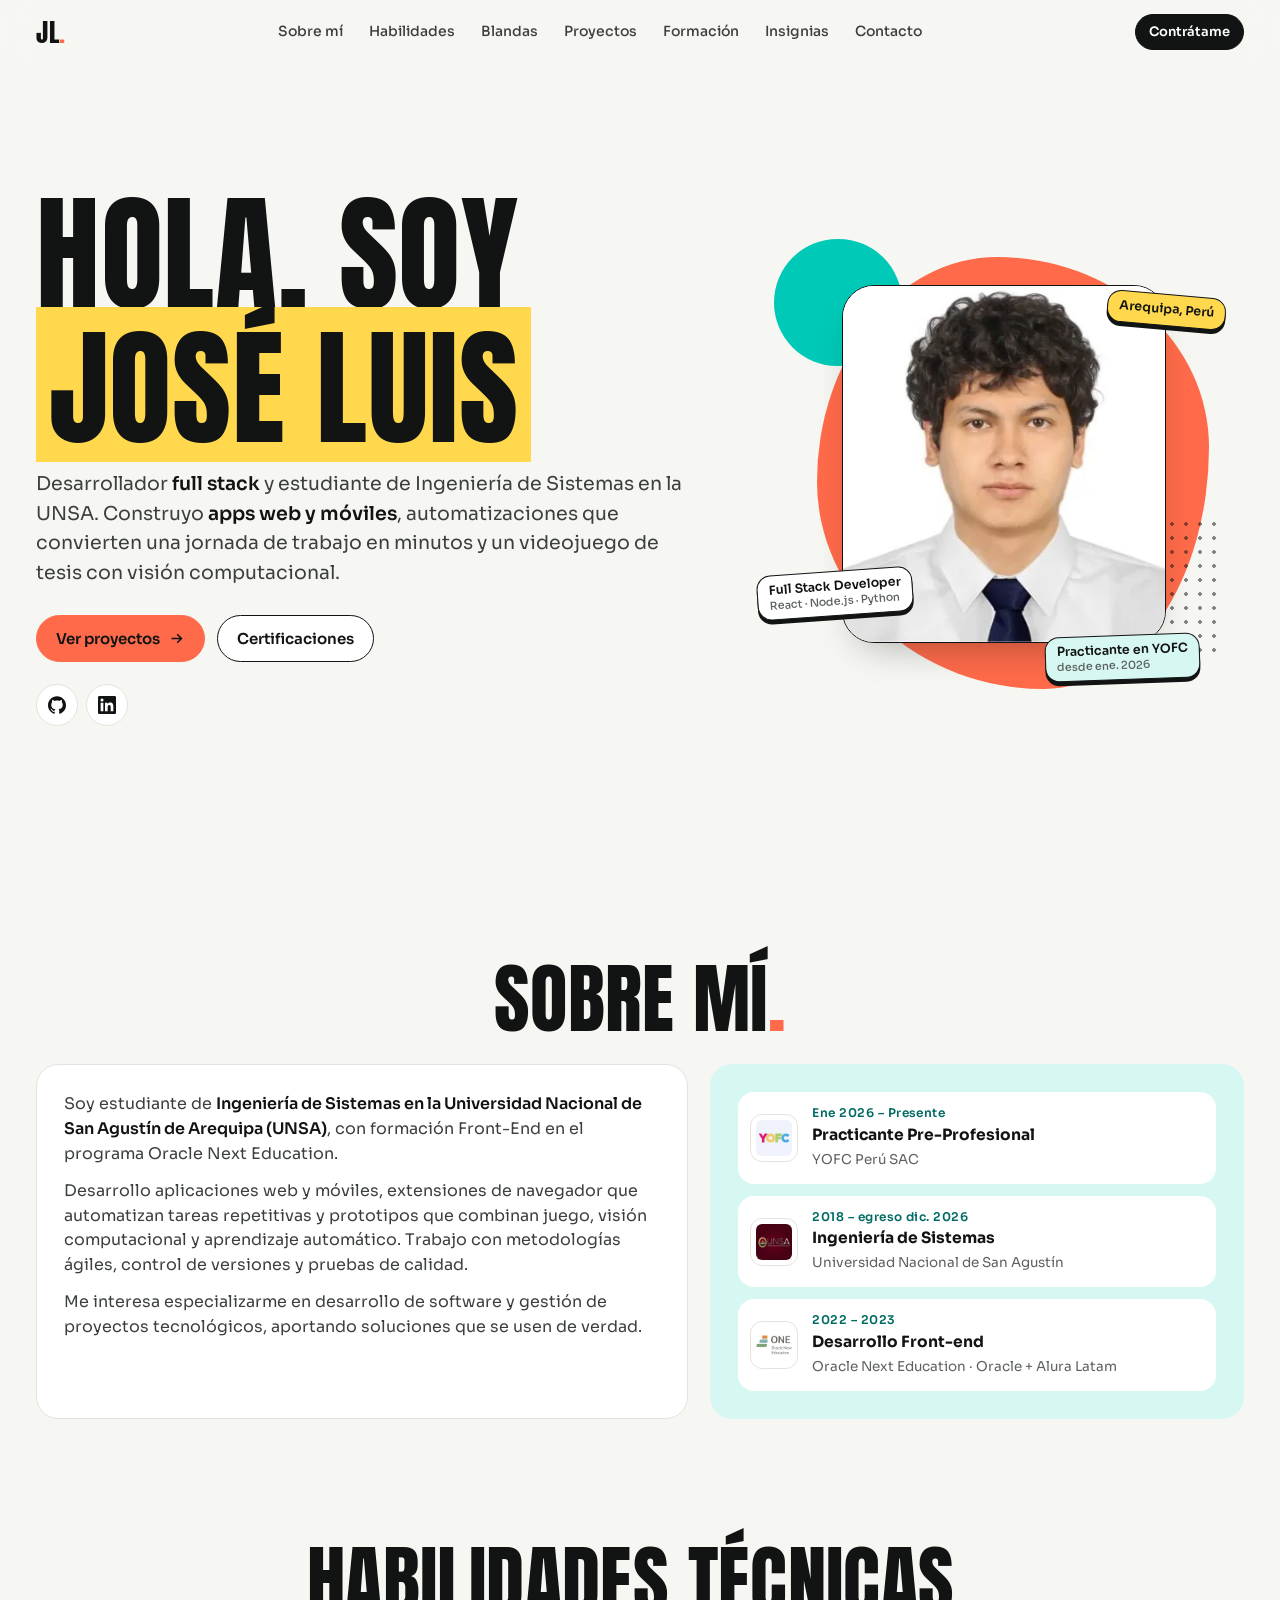
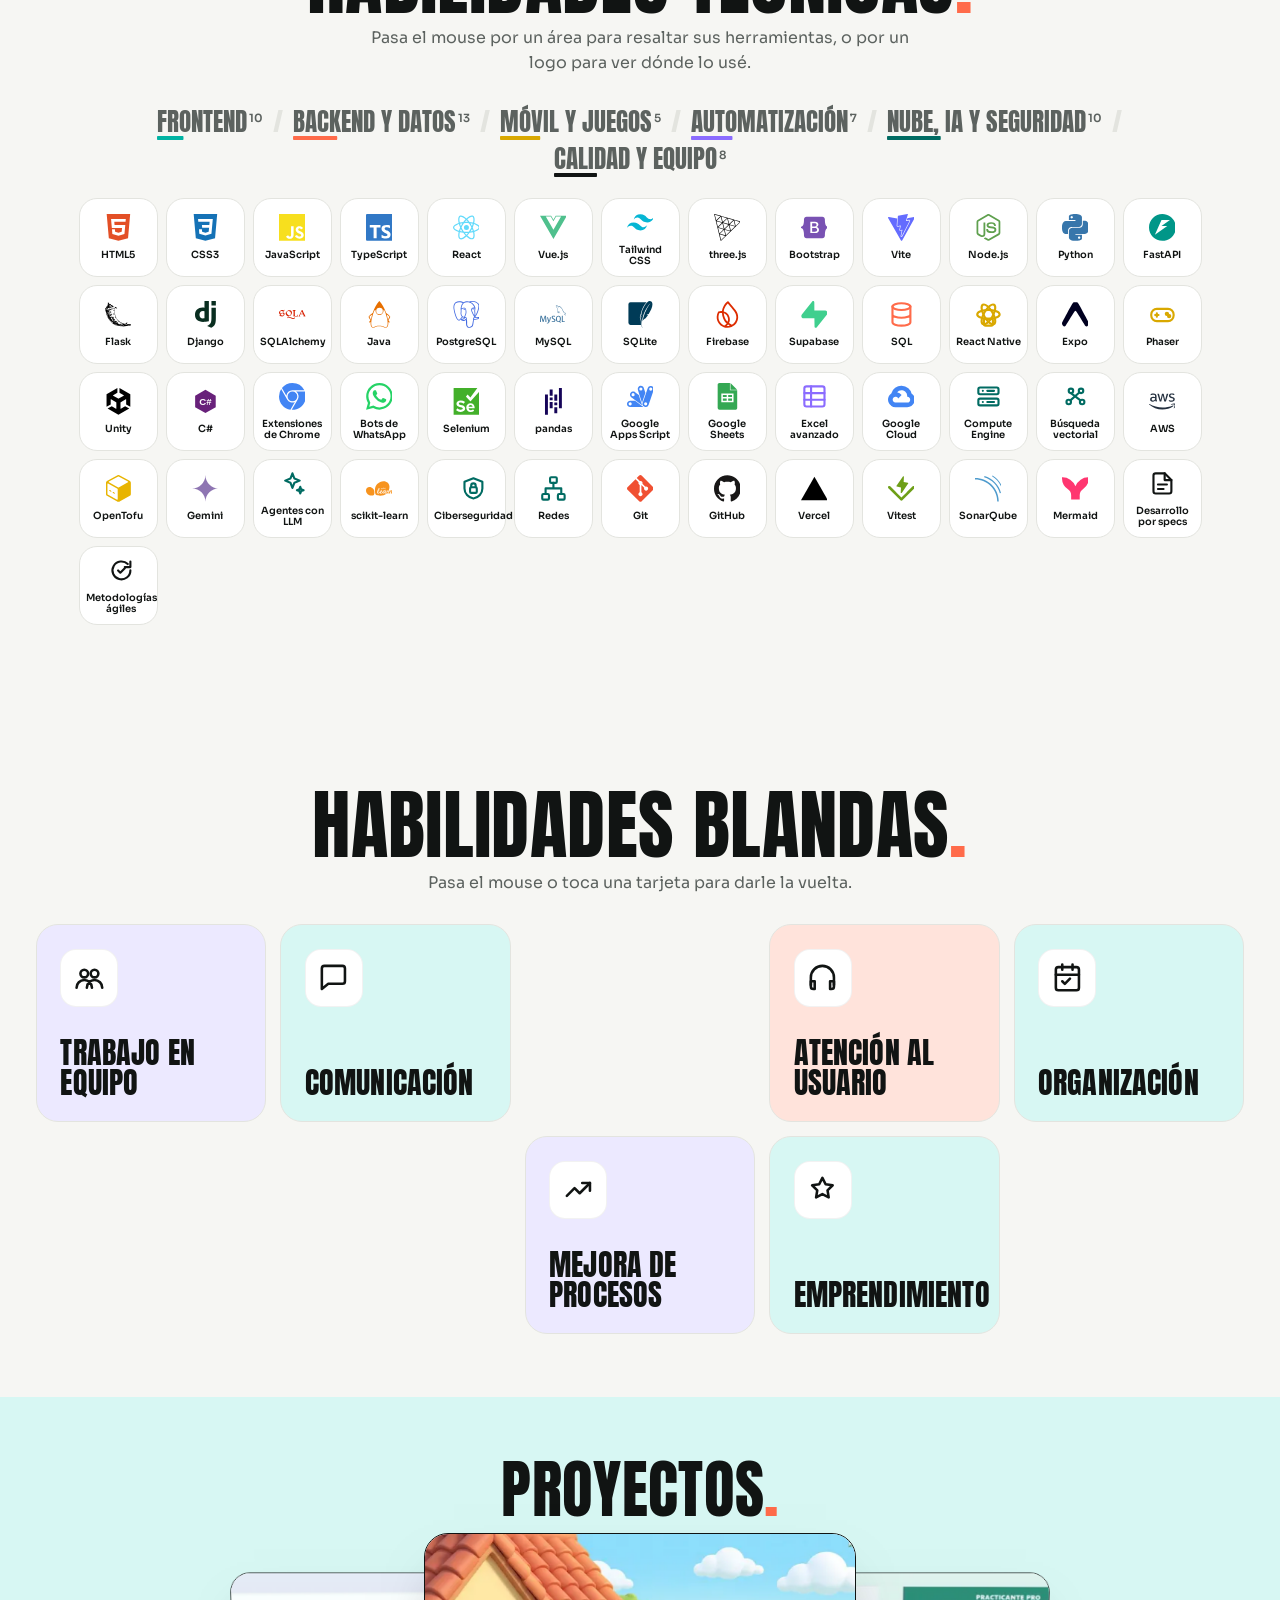
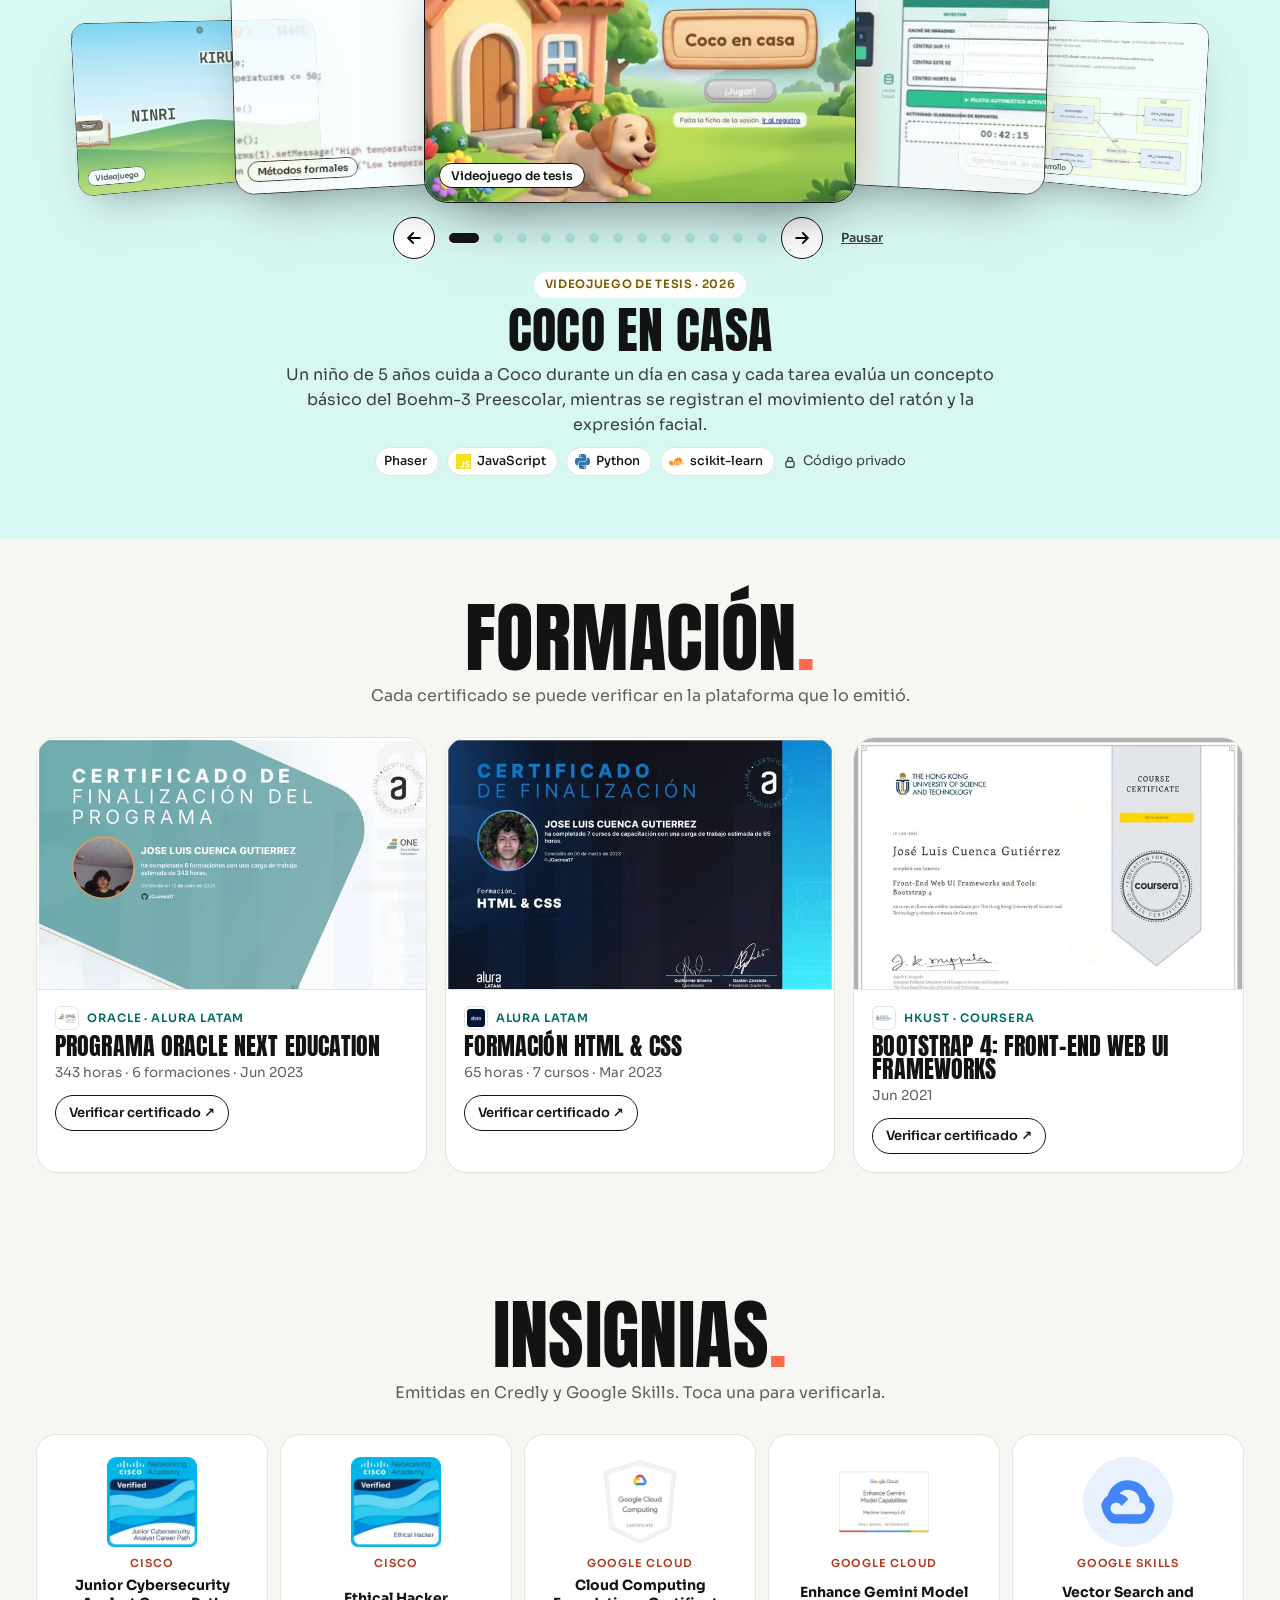
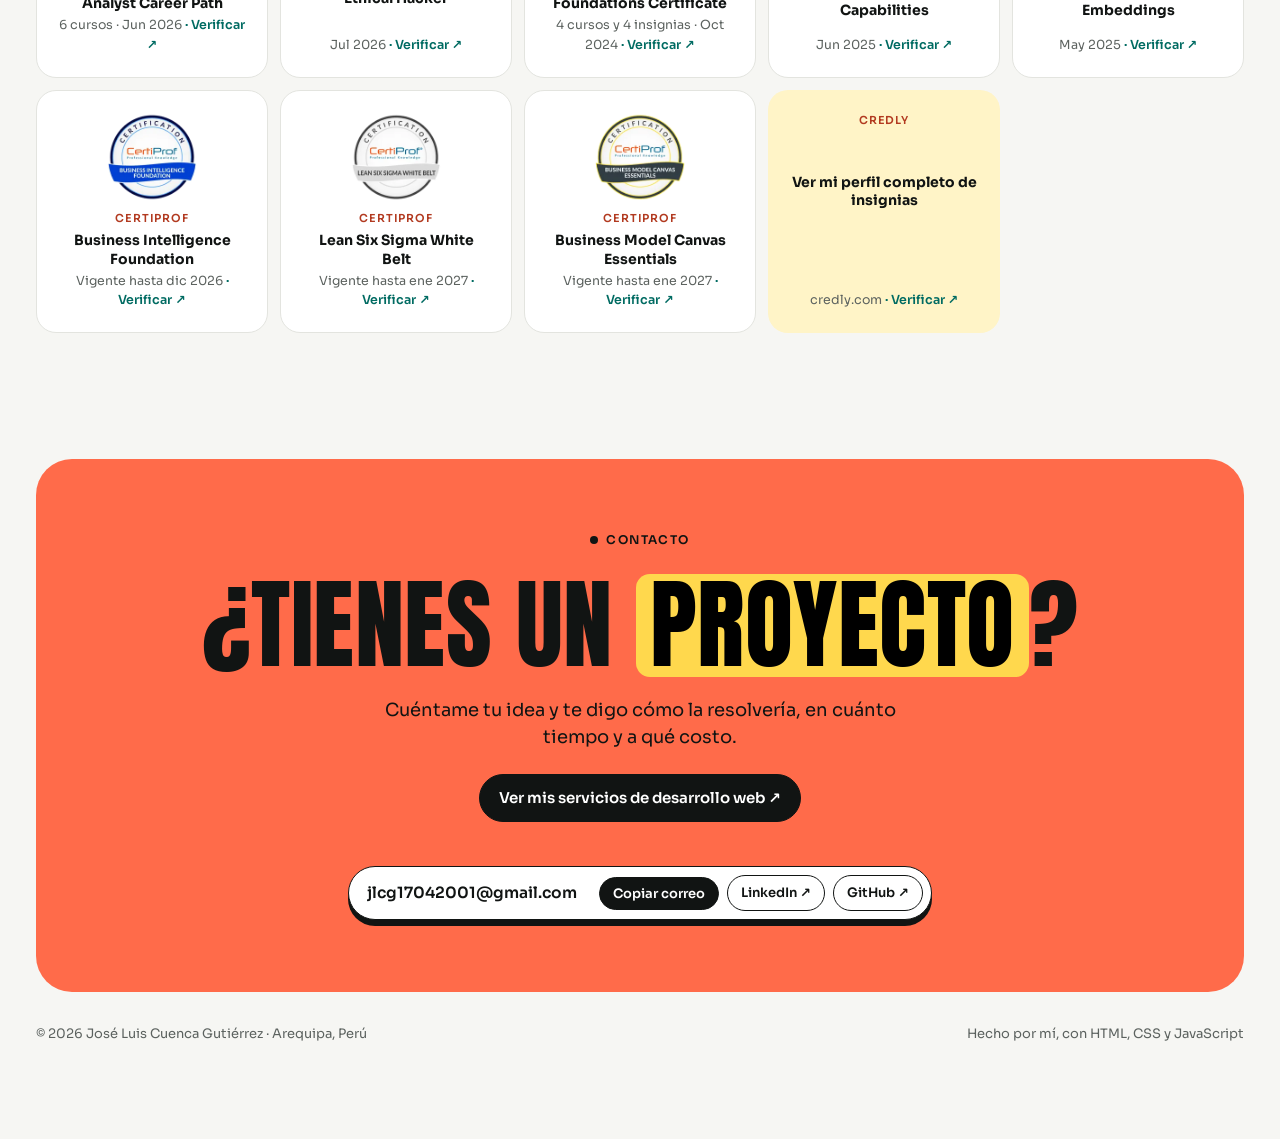
==== commit 7d6019c6: "Agrega el agente IaC, enlaza la landing de servicios y optimiza el sitio - Agente IaC en el carrusel" ====
--- a/index.html
+++ b/index.html
@@ -26,17 +26,17 @@
 <meta name="twitter:card" content="summary_large_image">
 <meta name="twitter:title" content="José Luis Cuenca · Desarrollador full stack">
 <meta name="twitter:image" content="https://portafolio-jlcg.vercel.app/og.jpg">
-<link rel="preconnect" href="https://fonts.googleapis.com">
-<link rel="preconnect" href="https://fonts.gstatic.com" crossorigin>
-<link rel="stylesheet" href="https://fonts.googleapis.com/css2?family=Anton&family=Sora:wght@400;500;600;700&display=swap">
-<script type="application/ld+json">{"@context":"https://schema.org","@graph":[{"@type":"Person","@id":"https://portafolio-jlcg.vercel.app/#persona","name":"José Luis Cuenca Gutiérrez","givenName":"José Luis","familyName":"Cuenca Gutiérrez","url":"https://portafolio-jlcg.vercel.app/","image":"https://portafolio-jlcg.vercel.app/img/foto.jpg","jobTitle":"Desarrollador full stack","description":"Portafolio de José Luis Cuenca Gutiérrez, desarrollador full stack y estudiante de Ingeniería de Sistemas (UNSA) en Arequipa, Perú: apps web y móviles, automatización y un videojuego de tesis con visión computacional.","address":{"@type":"PostalAddress","addressLocality":"Arequipa","addressCountry":"PE"},"alumniOf":[{"@type":"CollegeOrUniversity","name":"Universidad Nacional de San Agustín de Arequipa"},{"@type":"EducationalOrganization","name":"Oracle Next Education"}],"knowsAbout":["AWS","Agentes con LLM","Bootstrap","Bots de WhatsApp","Búsqueda vectorial","C#","CSS3","Ciberseguridad","Compute Engine","Desarrollo por specs","Django","Excel avanzado","Expo","Extensiones de Chrome","FastAPI","Firebase","Flask","Gemini","Git","GitHub","Google Apps Script","Google Cloud","Google Sheets","HTML5","Java","JavaScript","Mermaid","Metodologías ágiles","MySQL","Node.js","OpenTofu","Phaser","PostgreSQL","Python","React","React Native","Redes","SQL","SQLAlchemy","SQLite","Selenium","SonarQube","Supabase","Tailwind CSS","TypeScript","Unity","Vercel","Vite","Vitest","Vue.js","pandas","scikit-learn","three.js"],"hasCredential":[{"@type":"EducationalOccupationalCredential","name":"Junior Cybersecurity Analyst Career Path","credentialCategory":"badge","recognizedBy":{"@type":"Organization","name":"Cisco"},"url":"https://www.credly.com/badges/369cdb0b-c936-4251-bd66-2152b1489bf9"},{"@type":"EducationalOccupationalCredential","name":"Ethical Hacker","credentialCategory":"badge","recognizedBy":{"@type":"Organization","name":"Cisco"},"url":"https://www.credly.com/badges/56772191-33e6-493e-90e0-cc97467ff673"},{"@type":"EducationalOccupationalCredential","name":"Cloud Computing Foundations Certificate","credentialCategory":"badge","recognizedBy":{"@type":"Organization","name":"Google Cloud"},"url":"https://www.credly.com/badges/2c95cb8d-9295-4edd-a451-f839164e2302"},{"@type":"EducationalOccupationalCredential","name":"Enhance Gemini Model Capabilities","credentialCategory":"badge","recognizedBy":{"@type":"Organization","name":"Google Cloud"},"url":"https://www.credly.com/badges/495271e6-168e-4bf1-82bf-946aa1c10a76"},{"@type":"EducationalOccupationalCredential","name":"Vector Search and Embeddings","credentialCategory":"badge","recognizedBy":{"@type":"Organization","name":"Google Skills"},"url":"https://www.skills.google/public_profiles/4c8ed5f6-a298-4156-b03f-d65f3c3f3628"},{"@type":"EducationalOccupationalCredential","name":"Business Intelligence Foundation","credentialCategory":"badge","recognizedBy":{"@type":"Organization","name":"CertiProf"},"url":"https://www.credly.com/badges/a8d76dd3-d103-42a3-ba43-175ba28d6731"},{"@type":"EducationalOccupationalCredential","name":"Lean Six Sigma White Belt","credentialCategory":"badge","recognizedBy":{"@type":"Organization","name":"CertiProf"},"url":"https://www.credly.com/badges/ead16255-3e78-4bb9-9064-6133792cdda7"},{"@type":"EducationalOccupationalCredential","name":"Business Model Canvas Essentials","credentialCategory":"badge","recognizedBy":{"@type":"Organization","name":"CertiProf"},"url":"https://www.credly.com/badges/e5fb7c4d-25f6-4e69-a45d-2cad78bd7a98"}],"sameAs":["https://github.com/JCuenca17","https://www.linkedin.com/in/josecuencag/","https://portafoliofreelance-jlcg.vercel.app/","https://www.credly.com/users/jose-luis-cuenca-gutierrez","https://abduzcan17.itch.io/"]},{"@type":"ProfilePage","@id":"https://portafolio-jlcg.vercel.app/#pagina","url":"https://portafolio-jlcg.vercel.app/","name":"José Luis Cuenca | Desarrollador full stack en Arequipa · Portafolio","inLanguage":"es-PE","mainEntity":{"@id":"https://portafolio-jlcg.vercel.app/#persona"},"dateModified":"2026-11-04","primaryImageOfPage":"https://portafolio-jlcg.vercel.app/og.jpg"},{"@type":"ItemList","name":"Proyectos","itemListElement":[{"@type":"ListItem","position":1,"item":{"@type":"CreativeWork","name":"Coco en casa","description":"Un niño de 5 años cuida a Coco durante un día en casa y cada tarea evalúa un concepto básico del Boehm-3 Preescolar, mientras se registran el movimiento del ratón y la expresión facial."}},{"@type":"ListItem","position":2,"item":{"@type":"CreativeWork","name":"PracticantePro","description":"Bot que recoge las fotos de evidencia de los grupos de WhatsApp y las carga por lote en el sistema de registro, monitor que cruza aperturas, visitas y uso de internet de cada centro, y avisos en serie a los encargados."}},{"@type":"ListItem","position":3,"item":{"@type":"CreativeWork","name":"UNSA Market","description":"App Android para comprar y vender entre estudiantes, con acceso institucional y reputación del vendedor."}},{"@type":"ListItem","position":4,"item":{"@type":"CreativeWork","name":"The Haus","description":"Reserva de puestos de coworking directamente sobre un plano 3D del local, con descuentos por volumen."}},{"@type":"ListItem","position":5,"item":{"@type":"CreativeWork","name":"Portal Hack4Edu","description":"Portal de entregas y panel del jurado del hackathon Hack4Edu UNSA 2026. La API está en Google Apps Script y guarda todo en Google Sheets y Drive."}},{"@type":"ListItem","position":6,"item":{"@type":"CreativeWork","name":"AgroPredic","description":"Estima cuántos kilos conviene producir de palta, mango y arándano según las ventas históricas, ajustando por clima (El Niño, La Niña, olas de calor)."}},{"@type":"ListItem","position":7,"item":{"@type":"CreativeWork","name":"Tienda Solidaria","description":"Tienda para organizaciones sociales con dos proveedores como nodos independientes, cada uno con su API y su base de datos; el frontend habla con ambos a la vez."}},{"@type":"ListItem","position":8,"item":{"@type":"CreativeWork","name":"Perfil freelance","description":"Landing de mis servicios con paquetes de precio fijo, módulos opcionales y términos de trabajo claros."}},{"@type":"ListItem","position":9,"item":{"@type":"CreativeWork","name":"Landing UNSA Market","description":"Sitio promocional de la app, sin frameworks, con foco en rendimiento y diseño responsive."}},{"@type":"ListItem","position":10,"item":{"@type":"CreativeWork","name":"Maestro de Equipos","description":"Inventario de equipos de laboratorio con login, filtros combinados, borrado lógico e instalable como PWA."}},{"@type":"ListItem","position":11,"item":{"@type":"CreativeWork","name":"Yachay","description":"Juego en Unity para aprender vocabulario en quechua: atrapa la traducción correcta con la canasta."}},{"@type":"ListItem","position":12,"item":{"@type":"CreativeWork","name":"Monitoreo de temperatura","description":"Especificación formal en VDM++ de un sistema de alarmas para almacenes de congelados, publicada como artículo."}}]}]}</script>
-<style>body{margin:0}img{max-width:100%}[hidden]{display:none!important}</style>
+<link rel="preload" as="font" type="font/woff2" href="fonts/anton-latin.woff2" crossorigin>
+<link rel="preload" as="font" type="font/woff2" href="fonts/sora-latin.woff2" crossorigin>
+<link rel="preload" as="image" href="img/webp/foto.webp" fetchpriority="high">
+<script type="application/ld+json">{"@context":"https://schema.org","@graph":[{"@type":"Person","@id":"https://portafolio-jlcg.vercel.app/#persona","name":"José Luis Cuenca Gutiérrez","givenName":"José Luis","familyName":"Cuenca Gutiérrez","url":"https://portafolio-jlcg.vercel.app/","image":"https://portafolio-jlcg.vercel.app/img/foto.jpg","jobTitle":"Desarrollador full stack","description":"Portafolio de José Luis Cuenca Gutiérrez, desarrollador full stack y estudiante de Ingeniería de Sistemas (UNSA) en Arequipa, Perú: apps web y móviles, automatización y un videojuego de tesis con visión computacional.","address":{"@type":"PostalAddress","addressLocality":"Arequipa","addressCountry":"PE"},"alumniOf":[{"@type":"CollegeOrUniversity","name":"Universidad Nacional de San Agustín de Arequipa"},{"@type":"EducationalOrganization","name":"Oracle Next Education"}],"knowsAbout":["AWS","Agentes con LLM","Bootstrap","Bots de WhatsApp","Búsqueda vectorial","C#","CSS3","Ciberseguridad","Compute Engine","Desarrollo por specs","Django","Excel avanzado","Expo","Extensiones de Chrome","FastAPI","Firebase","Flask","Gemini","Git","GitHub","Google Apps Script","Google Cloud","Google Sheets","HTML5","Java","JavaScript","Mermaid","Metodologías ágiles","MySQL","Node.js","OpenTofu","Phaser","PostgreSQL","Python","React","React Native","Redes","SQL","SQLAlchemy","SQLite","Selenium","SonarQube","Supabase","Tailwind CSS","TypeScript","Unity","Vercel","Vite","Vitest","Vue.js","pandas","scikit-learn","three.js"],"hasCredential":[{"@type":"EducationalOccupationalCredential","name":"Junior Cybersecurity Analyst Career Path","credentialCategory":"badge","recognizedBy":{"@type":"Organization","name":"Cisco"},"url":"https://www.credly.com/badges/369cdb0b-c936-4251-bd66-2152b1489bf9"},{"@type":"EducationalOccupationalCredential","name":"Ethical Hacker","credentialCategory":"badge","recognizedBy":{"@type":"Organization","name":"Cisco"},"url":"https://www.credly.com/badges/56772191-33e6-493e-90e0-cc97467ff673"},{"@type":"EducationalOccupationalCredential","name":"Cloud Computing Foundations Certificate","credentialCategory":"badge","recognizedBy":{"@type":"Organization","name":"Google Cloud"},"url":"https://www.credly.com/badges/2c95cb8d-9295-4edd-a451-f839164e2302"},{"@type":"EducationalOccupationalCredential","name":"Enhance Gemini Model Capabilities","credentialCategory":"badge","recognizedBy":{"@type":"Organization","name":"Google Cloud"},"url":"https://www.credly.com/badges/495271e6-168e-4bf1-82bf-946aa1c10a76"},{"@type":"EducationalOccupationalCredential","name":"Vector Search and Embeddings","credentialCategory":"badge","recognizedBy":{"@type":"Organization","name":"Google Skills"},"url":"https://www.skills.google/public_profiles/4c8ed5f6-a298-4156-b03f-d65f3c3f3628"},{"@type":"EducationalOccupationalCredential","name":"Business Intelligence Foundation","credentialCategory":"badge","recognizedBy":{"@type":"Organization","name":"CertiProf"},"url":"https://www.credly.com/badges/a8d76dd3-d103-42a3-ba43-175ba28d6731"},{"@type":"EducationalOccupationalCredential","name":"Lean Six Sigma White Belt","credentialCategory":"badge","recognizedBy":{"@type":"Organization","name":"CertiProf"},"url":"https://www.credly.com/badges/ead16255-3e78-4bb9-9064-6133792cdda7"},{"@type":"EducationalOccupationalCredential","name":"Business Model Canvas Essentials","credentialCategory":"badge","recognizedBy":{"@type":"Organization","name":"CertiProf"},"url":"https://www.credly.com/badges/e5fb7c4d-25f6-4e69-a45d-2cad78bd7a98"}],"sameAs":["https://github.com/JCuenca17","https://www.linkedin.com/in/josecuencag/","https://portafoliofreelance-jlcg.vercel.app/","https://www.credly.com/users/jose-luis-cuenca-gutierrez","https://abduzcan17.itch.io/"]},{"@type":"ProfilePage","@id":"https://portafolio-jlcg.vercel.app/#pagina","url":"https://portafolio-jlcg.vercel.app/","name":"José Luis Cuenca | Desarrollador full stack en Arequipa · Portafolio","inLanguage":"es-PE","mainEntity":{"@id":"https://portafolio-jlcg.vercel.app/#persona"},"dateModified":"2026-11-04","primaryImageOfPage":"https://portafolio-jlcg.vercel.app/og.jpg"},{"@type":"ItemList","name":"Proyectos","itemListElement":[{"@type":"ListItem","position":1,"item":{"@type":"CreativeWork","name":"Coco en casa","description":"Un niño de 5 años cuida a Coco durante un día en casa y cada tarea evalúa un concepto básico del Boehm-3 Preescolar, mientras se registran el movimiento del ratón y la expresión facial."}},{"@type":"ListItem","position":2,"item":{"@type":"CreativeWork","name":"PracticantePro","description":"Bot que recoge las fotos de evidencia de los grupos de WhatsApp y las carga por lote en el sistema de registro, monitor que cruza aperturas, visitas y uso de internet de cada centro, y avisos en serie a los encargados."}},{"@type":"ListItem","position":3,"item":{"@type":"CreativeWork","name":"Agente IaC","description":"A partir de un requerimiento en lenguaje natural, un LLM diseña la infraestructura cloud en JSON. De ese diseño salen el diagrama para que una persona lo revise y el código OpenTofu, que se valida por capas y se despliega en un emulador de AWS."}},{"@type":"ListItem","position":4,"item":{"@type":"CreativeWork","name":"UNSA Market","description":"App Android para comprar y vender entre estudiantes, con acceso institucional y reputación del vendedor."}},{"@type":"ListItem","position":5,"item":{"@type":"CreativeWork","name":"The Haus","description":"Reserva de puestos de coworking directamente sobre un plano 3D del local, con descuentos por volumen."}},{"@type":"ListItem","position":6,"item":{"@type":"CreativeWork","name":"Portal Hack4Edu","description":"Portal de entregas y panel del jurado del hackathon Hack4Edu UNSA 2026. La API está en Google Apps Script y guarda todo en Google Sheets y Drive."}},{"@type":"ListItem","position":7,"item":{"@type":"CreativeWork","name":"AgroPredic","description":"Estima cuántos kilos conviene producir de palta, mango y arándano según las ventas históricas, ajustando por clima (El Niño, La Niña, olas de calor)."}},{"@type":"ListItem","position":8,"item":{"@type":"CreativeWork","name":"Tienda Solidaria","description":"Tienda para organizaciones sociales con dos proveedores como nodos independientes, cada uno con su API y su base de datos; el frontend habla con ambos a la vez."}},{"@type":"ListItem","position":9,"item":{"@type":"CreativeWork","name":"Servicios de desarrollo web","description":"Landing de mis servicios con paquetes de precio fijo, módulos opcionales y términos de trabajo claros."}},{"@type":"ListItem","position":10,"item":{"@type":"CreativeWork","name":"Landing UNSA Market","description":"Sitio promocional de la app, sin frameworks, con foco en rendimiento y diseño responsive."}},{"@type":"ListItem","position":11,"item":{"@type":"CreativeWork","name":"Maestro de Equipos","description":"Inventario de equipos de laboratorio con login, filtros combinados, borrado lógico e instalable como PWA."}},{"@type":"ListItem","position":12,"item":{"@type":"CreativeWork","name":"Yachay","description":"Juego en Unity para aprender vocabulario en quechua: atrapa la traducción correcta con la canasta."}},{"@type":"ListItem","position":13,"item":{"@type":"CreativeWork","name":"Monitoreo de temperatura","description":"Especificación formal en VDM++ de un sistema de alarmas para almacenes de congelados, publicada como artículo."}}]}]}</script>
+<style>@font-face{font-family:"Anton";font-style:normal;font-weight:400;font-display:swap;src:url(fonts/anton-latin.woff2) format("woff2");unicode-range:U+0000-00FF,U+0131,U+0152-0153,U+02BB-02BC,U+02C6,U+02DA,U+02DC,U+0304,U+0308,U+0329,U+2000-206F,U+20AC,U+2122,U+2191,U+2193,U+2212,U+2215,U+FEFF,U+FFFD}@font-face{font-family:"Sora";font-style:normal;font-weight:400 700;font-display:swap;src:url(fonts/sora-latin.woff2) format("woff2");unicode-range:U+0000-00FF,U+0131,U+0152-0153,U+02BB-02BC,U+02C6,U+02DA,U+02DC,U+0304,U+0308,U+0329,U+2000-206F,U+20AC,U+2122,U+2191,U+2193,U+2212,U+2215,U+FEFF,U+FFFD}body{margin:0}img{max-width:100%}[hidden]{display:none!important}</style>
 </head>
 <body>
 <style>
 /* Layout: cada sección mide lo que su contenido, dimensionado con unidades de alto de pantalla para no pasar nunca del alto visible (laptops, monitores y celulares). Títulos centrados en Anton, texto en Sora; paleta hueso, tinta, turquesa, coral y amarillo. Tema claro único, por decisión del autor. */
 :root{
-  --ground:#F6F6F3; --paper:#FFFFFF; --ink:#111413; --ink-2:#3B403E; --muted:#6E7471; --rule:#E3E4DF;
+  --ground:#F6F6F3; --paper:#FFFFFF; --ink:#111413; --ink-2:#3B403E; --muted:#5C625F; --rule:#E3E4DF;
   --teal:#00C9B7; --teal-ink:#006B62; --teal-soft:#D7F7F3;
   --coral:#FF6B4A; --coral-ink:#B23A20; --coral-soft:#FFE3DB;
   --yellow:#FFD84D; --yellow-soft:#FFF4C7; --violet:#8B6CFF; --violet-soft:#ECE9FF;
@@ -159,7 +159,7 @@
 .wall.dim .lgt:not(.on){opacity:.16;filter:grayscale(1)}
 .wall.dim .lgt.on{border-color:var(--c);box-shadow:0 0 0 2px var(--c) inset}
 @media (max-width:700px){
-  .idx{font-size:13.5px;margin-bottom:12px}.idx .sep{padding:0 2px}.idx button{padding:1px 3px}
+  .idx{font-size:13.5px;margin-bottom:12px;row-gap:6px}.idx .sep{padding:0 2px}.idx button{padding:1px 3px;min-height:24px}
   .lgt{border-radius:12px;padding:3px}
   .lgt .tip{display:none}
 }
@@ -205,8 +205,9 @@
 .arr:hover{background:var(--yellow);transform:translateY(-2px)}
 .arr:active{transform:translateY(1px)}
 .arr svg{width:20px;height:20px}
-.dots{display:flex;gap:6px;flex-wrap:wrap;justify-content:center}
-.dot{width:10px;height:10px;border-radius:999px;border:0;background:#9FD9D2;cursor:pointer;padding:0;transition:width .3s,background .3s}
+.dots{display:flex;gap:14px;flex-wrap:wrap;justify-content:center}
+.dot{width:10px;height:10px;border-radius:999px;border:0;background:#9FD9D2;cursor:pointer;padding:0;transition:width .3s,background .3s;position:relative}
+.dot::after{content:"";position:absolute;inset:-8px -4px}
 .dot[aria-current="true"]{width:30px;background:var(--ink)}
 .pause{border:0;background:none;font:600 12.5px var(--f-body);color:var(--ink-2);text-decoration:underline;cursor:pointer;padding:4px}
 .cf-info{margin:calc(var(--vh) * 1.4) auto 0;max-width:900px;display:grid;justify-items:center;text-align:center;gap:calc(var(--vh) * 1)}
@@ -226,6 +227,8 @@
 .more-gh span{font-weight:600;color:var(--ink)}.more-gh i{font-style:normal;color:var(--muted);font-weight:500}
 .more-gh a{color:var(--ink);font-weight:600;text-decoration:underline;text-decoration-color:var(--teal);text-underline-offset:3px}
 @media (max-width:700px){.more-gh{font-size:12px}}
+.contact .svc{margin:4px auto 14px;display:inline-flex}
+@media (max-width:700px) and (max-height:700px){.contact .svc{margin:0 auto 8px;padding:9px 14px;font-size:13px}.contact p{margin-bottom:8px}#contacto footer{padding-top:10px;margin-top:0;gap:2px;font-size:11.5px}#contacto footer span:last-child{display:none}}
 /* formación */
 .certs{display:grid;grid-template-columns:repeat(3,minmax(0,1fr));gap:18px}
 @media (max-width:900px){.certs{display:flex;overflow-x:auto;scroll-snap-type:x mandatory;padding-bottom:8px}.certs .cert{flex:0 0 82%;scroll-snap-align:center}}
@@ -437,7 +440,7 @@
   </div>
   <div class="visual">
     <span class="shape"></span><span class="shape2"></span><span class="grid-dots"></span>
-    <div class="photo"><img src="img/foto.jpg" alt="José Luis Cuenca Gutiérrez" width="400" height="400"></div>
+    <div class="photo"><img src="img/webp/foto.webp" alt="José Luis Cuenca Gutiérrez" width="400" height="400"></div>
     <span class="sticker s1">Full Stack Developer<small>React · Node.js · Python</small></span>
     <span class="sticker s2">Arequipa, Perú</span>
     <span class="sticker s3">Practicante en YOFC<small>desde ene. 2026</small></span>
@@ -454,9 +457,9 @@
     </div>
     <div class="card">
       <ol class="tl" aria-label="Trayectoria">
-        <li><img src="img/logo-yofc.png" alt=""><div><small>Ene 2026 – Presente</small><b>Practicante Pre-Profesional</b><span>YOFC Perú SAC</span></div></li>
-        <li><img src="img/logo-unsa.jpg" alt=""><div><small>2018 – egreso dic. 2026</small><b>Ingeniería de Sistemas</b><span>Universidad Nacional de San Agustín</span></div></li>
-        <li><img src="img/logo-one.png" alt=""><div><small>2022 – 2023</small><b>Desarrollo Front-end</b><span>Oracle Next Education · Oracle + Alura Latam</span></div></li>
+        <li><img src="img/webp/logo-yofc.webp" alt=""><div><small>Ene 2026 – Presente</small><b>Practicante Pre-Profesional</b><span>YOFC Perú SAC</span></div></li>
+        <li><img src="img/webp/logo-unsa.webp" alt=""><div><small>2018 – egreso dic. 2026</small><b>Ingeniería de Sistemas</b><span>Universidad Nacional de San Agustín</span></div></li>
+        <li><img src="img/webp/logo-one.webp" alt=""><div><small>2022 – 2023</small><b>Desarrollo Front-end</b><span>Oracle Next Education · Oracle + Alura Latam</span></div></li>
       </ol>
     </div>
   </div>
@@ -486,23 +489,23 @@
 <section class="screen" id="formacion"><div class="wrap">
   <div class="s-head"><h2 class="t">Formación<em>.</em></h2><p>Cada certificado se puede verificar en la plataforma que lo emitió.</p></div>
   <div class="certs">
-    <article class="cert"><div class="img"><img src="img/cert-one-programa.jpg" alt="Certificado del Programa Oracle Next Education" loading="lazy"></div><div class="body"><span class="org"><img src="img/logo-one.png" alt="">Oracle · Alura Latam</span><h3 class="t">Programa Oracle Next Education</h3><span class="m">343 horas · 6 formaciones · Jun 2023</span><a class="btn sm" href="https://app.aluracursos.com/program/certificate/575298e0-5813-4d18-9435-24331dc15a59" target="_blank" rel="noopener">Verificar certificado ↗</a></div></article>
-    <article class="cert"><div class="img"><img src="img/cert-html-css.jpg" alt="Certificado de la Formación HTML y CSS" loading="lazy"></div><div class="body"><span class="org"><img src="img/logo-alura.png" alt="">Alura Latam</span><h3 class="t">Formación HTML &amp; CSS</h3><span class="m">65 horas · 7 cursos · Mar 2023</span><a class="btn sm" href="https://app.aluracursos.com/degree/certificate/c618d520-2b28-4ed2-944e-40aafde21c06" target="_blank" rel="noopener">Verificar certificado ↗</a></div></article>
-    <article class="cert"><div class="img"><img src="img/cert-bootstrap.jpg" alt="Certificado de Bootstrap 4" loading="lazy"></div><div class="body"><span class="org"><img src="img/logo-hkust.png" alt="">HKUST · Coursera</span><h3 class="t">Bootstrap 4: Front-End Web UI Frameworks</h3><span class="m">Jun 2021</span><a class="btn sm" href="https://coursera.org/verify/UT3C8MRP9BM8" target="_blank" rel="noopener">Verificar certificado ↗</a></div></article>
+    <article class="cert"><div class="img"><img src="img/webp/cert-one-programa.webp" srcset="img/webp/cert-one-programa-640.webp 640w, img/webp/cert-one-programa.webp 1100w" sizes="(max-width:700px) 40vw, 420px" alt="Certificado del Programa Oracle Next Education" loading="lazy"></div><div class="body"><span class="org"><img src="img/webp/logo-one.webp" alt="">Oracle · Alura Latam</span><h3 class="t">Programa Oracle Next Education</h3><span class="m">343 horas · 6 formaciones · Jun 2023</span><a class="btn sm" href="https://app.aluracursos.com/program/certificate/575298e0-5813-4d18-9435-24331dc15a59" target="_blank" rel="noopener">Verificar certificado ↗</a></div></article>
+    <article class="cert"><div class="img"><img src="img/webp/cert-html-css.webp" srcset="img/webp/cert-html-css-640.webp 640w, img/webp/cert-html-css.webp 1100w" sizes="(max-width:700px) 40vw, 420px" alt="Certificado de la Formación HTML y CSS" loading="lazy"></div><div class="body"><span class="org"><img src="img/webp/logo-alura.webp" alt="">Alura Latam</span><h3 class="t">Formación HTML &amp; CSS</h3><span class="m">65 horas · 7 cursos · Mar 2023</span><a class="btn sm" href="https://app.aluracursos.com/degree/certificate/c618d520-2b28-4ed2-944e-40aafde21c06" target="_blank" rel="noopener">Verificar certificado ↗</a></div></article>
+    <article class="cert"><div class="img"><img src="img/webp/cert-bootstrap.webp" srcset="img/webp/cert-bootstrap-640.webp 640w, img/webp/cert-bootstrap.webp 1100w" sizes="(max-width:700px) 40vw, 420px" alt="Certificado de Bootstrap 4" loading="lazy"></div><div class="body"><span class="org"><img src="img/webp/logo-hkust.webp" alt="">HKUST · Coursera</span><h3 class="t">Bootstrap 4: Front-End Web UI Frameworks</h3><span class="m">Jun 2021</span><a class="btn sm" href="https://coursera.org/verify/UT3C8MRP9BM8" target="_blank" rel="noopener">Verificar certificado ↗</a></div></article>
   </div>
 </div></section>
 
 <section class="screen" id="insignias"><div class="wrap">
   <div class="s-head"><h2 class="t">Insignias<em>.</em></h2><p>Emitidas en Credly y Google Skills. Toca una para verificarla.</p></div>
   <div class="badges">
-    <a class="badge" href="https://www.credly.com/badges/369cdb0b-c936-4251-bd66-2152b1489bf9" target="_blank" rel="noopener"><img src="img/badge-jcap.png" alt="" loading="lazy"><div class="bt"><small>Cisco</small><b>Junior Cybersecurity Analyst Career Path</b><span>6 cursos · Jun 2026</span></div></a>
-    <a class="badge" href="https://www.credly.com/badges/56772191-33e6-493e-90e0-cc97467ff673" target="_blank" rel="noopener"><img src="img/badge-ehacker.png" alt="" loading="lazy"><div class="bt"><small>Cisco</small><b>Ethical Hacker</b><span>Jul 2026</span></div></a>
-    <a class="badge" href="https://www.credly.com/badges/2c95cb8d-9295-4edd-a451-f839164e2302" target="_blank" rel="noopener"><img src="img/badge-gcf.png" alt="" loading="lazy"><div class="bt"><small>Google Cloud</small><b>Cloud Computing Foundations Certificate</b><span>4 cursos y 4 insignias · Oct 2024</span></div></a>
-    <a class="badge" href="https://www.credly.com/badges/495271e6-168e-4bf1-82bf-946aa1c10a76" target="_blank" rel="noopener"><img src="img/badge-gemini.png" alt="" loading="lazy"><div class="bt"><small>Google Cloud</small><b>Enhance Gemini Model Capabilities</b><span>Jun 2025</span></div></a>
+    <a class="badge" href="https://www.credly.com/badges/369cdb0b-c936-4251-bd66-2152b1489bf9" target="_blank" rel="noopener"><img src="img/webp/badge-jcap.webp" alt="" loading="lazy"><div class="bt"><small>Cisco</small><b>Junior Cybersecurity Analyst Career Path</b><span>6 cursos · Jun 2026</span></div></a>
+    <a class="badge" href="https://www.credly.com/badges/56772191-33e6-493e-90e0-cc97467ff673" target="_blank" rel="noopener"><img src="img/webp/badge-ehacker.webp" alt="" loading="lazy"><div class="bt"><small>Cisco</small><b>Ethical Hacker</b><span>Jul 2026</span></div></a>
+    <a class="badge" href="https://www.credly.com/badges/2c95cb8d-9295-4edd-a451-f839164e2302" target="_blank" rel="noopener"><img src="img/webp/badge-gcf.webp" alt="" loading="lazy"><div class="bt"><small>Google Cloud</small><b>Cloud Computing Foundations Certificate</b><span>4 cursos y 4 insignias · Oct 2024</span></div></a>
+    <a class="badge" href="https://www.credly.com/badges/495271e6-168e-4bf1-82bf-946aa1c10a76" target="_blank" rel="noopener"><img src="img/webp/badge-gemini.webp" alt="" loading="lazy"><div class="bt"><small>Google Cloud</small><b>Enhance Gemini Model Capabilities</b><span>Jun 2025</span></div></a>
     <a class="badge" href="https://www.skills.google/public_profiles/4c8ed5f6-a298-4156-b03f-d65f3c3f3628" target="_blank" rel="noopener"><svg viewBox="0 0 24 24" aria-hidden="true" class="gsk"><path d="M12.19 2.38a9.344 9.344 0 0 0-9.234 6.893c.053-.02-.055.013 0 0-3.875 2.551-3.922 8.11-.247 10.941l.006-.007-.007.03a6.717 6.717 0 0 0 4.077 1.356h5.173l.03.03h5.192c6.687.053 9.376-8.605 3.835-12.35a9.365 9.365 0 0 0-2.821-4.552l-.043.043.006-.05A9.344 9.344 0 0 0 12.19 2.38zm-.358 4.146c1.244-.04 2.518.368 3.486 1.15a5.186 5.186 0 0 1 1.862 4.078v.518c3.53-.07 3.53 5.262 0 5.193h-5.193l-.008.009v-.04H6.785a2.59 2.59 0 0 1-1.067-.23h.001a2.597 2.597 0 1 1 3.437-3.437l3.013-3.012A6.747 6.747 0 0 0 8.11 8.24c.018-.01.04-.026.054-.023a5.186 5.186 0 0 1 3.67-1.69z"/></svg><div class="bt"><small>Google Skills</small><b>Vector Search and Embeddings</b><span>May 2025</span></div></a>
-    <a class="badge" href="https://www.credly.com/badges/a8d76dd3-d103-42a3-ba43-175ba28d6731" target="_blank" rel="noopener"><img src="img/badge-bi.png" alt="" loading="lazy"><div class="bt"><small>CertiProf</small><b>Business Intelligence Foundation</b><span>Vigente hasta dic 2026</span></div></a>
-    <a class="badge" href="https://www.credly.com/badges/ead16255-3e78-4bb9-9064-6133792cdda7" target="_blank" rel="noopener"><img src="img/badge-lss.png" alt="" loading="lazy"><div class="bt"><small>CertiProf</small><b>Lean Six Sigma White Belt</b><span>Vigente hasta ene 2027</span></div></a>
-    <a class="badge" href="https://www.credly.com/badges/e5fb7c4d-25f6-4e69-a45d-2cad78bd7a98" target="_blank" rel="noopener"><img src="img/badge-bmc.png" alt="" loading="lazy"><div class="bt"><small>CertiProf</small><b>Business Model Canvas Essentials</b><span>Vigente hasta ene 2027</span></div></a>
+    <a class="badge" href="https://www.credly.com/badges/a8d76dd3-d103-42a3-ba43-175ba28d6731" target="_blank" rel="noopener"><img src="img/webp/badge-bi.webp" alt="" loading="lazy"><div class="bt"><small>CertiProf</small><b>Business Intelligence Foundation</b><span>Vigente hasta dic 2026</span></div></a>
+    <a class="badge" href="https://www.credly.com/badges/ead16255-3e78-4bb9-9064-6133792cdda7" target="_blank" rel="noopener"><img src="img/webp/badge-lss.webp" alt="" loading="lazy"><div class="bt"><small>CertiProf</small><b>Lean Six Sigma White Belt</b><span>Vigente hasta ene 2027</span></div></a>
+    <a class="badge" href="https://www.credly.com/badges/e5fb7c4d-25f6-4e69-a45d-2cad78bd7a98" target="_blank" rel="noopener"><img src="img/webp/badge-bmc.webp" alt="" loading="lazy"><div class="bt"><small>CertiProf</small><b>Business Model Canvas Essentials</b><span>Vigente hasta ene 2027</span></div></a>
     <a class="badge" href="https://www.credly.com/users/jose-luis-cuenca-gutierrez" target="_blank" rel="noopener" style="background:var(--yellow-soft);border-color:transparent;justify-content:center"><div class="bt"><small>Credly</small><b>Ver mi perfil completo de insignias</b><span>credly.com</span></div></a>
   </div>
 </div></section>
@@ -512,31 +515,33 @@
     <span class="eyebrow">Contacto</span>
     <h2 class="t">¿Tienes un <mark>proyecto</mark>?</h2>
     <p>Cuéntame tu idea y te digo cómo la resolvería, en cuánto tiempo y a qué costo.</p>
+    <a class="btn dark svc" href="https://portafoliofreelance-jlcg.vercel.app/" target="_blank" rel="noopener">Ver mis servicios de desarrollo web ↗</a>
     <div class="reach"><span class="mail" id="mail">jlcg17042001@gmail.com</span><button class="btn dark sm" type="button" id="copy">Copiar correo</button><a class="btn sm" href="https://www.linkedin.com/in/josecuencag/" target="_blank" rel="noopener">LinkedIn ↗</a><a class="btn sm" href="https://github.com/JCuenca17" target="_blank" rel="noopener">GitHub ↗</a></div>
   </div>
   <footer><span>© 2026 José Luis Cuenca Gutiérrez · Arequipa, Perú</span><span>Hecho por mí, con HTML, CSS y JavaScript</span></footer>
 </div></section>
 
-<script src="https://cdnjs.cloudflare.com/ajax/libs/gsap/3.12.5/gsap.min.js"></script>
+<script src="js/gsap-3.12.5.min.js"></script>
 <script>
-const ICONS = {"googleappsscript":{"d":"M12.363 2.54a3.136 3.136 0 0 0-.376.022 2.864 2.864 0 0 0-1.589.828c-.562.58-.82 1.115-.773 1.943-.01.264.193 1.023.272 1.274 1.115 3.546 2.09 6.75 3.26 10.279.08.246.168.486.267.72.02.047.035.046.048-.004.077-.297.174-.612.29-.945.894-2.576 1.772-5.14 2.633-7.696a.345.345 0 0 0 .004-.217 163.054 163.054 0 0 0-1.49-4.572 2.603 2.603 0 0 0-.704-.933c-.55-.46-1.166-.694-1.842-.7Zm9.078.117a2.734 2.734 0 0 0-2.878 1.828l-4.576 13.289a2.734 2.734 0 0 0 1.695 3.475l.12.04a2.734 2.734 0 0 0 3.475-1.694L23.85 6.307a2.734 2.734 0 0 0-1.695-3.476c-.233-.1-.506-.124-.716-.174ZM12.375 3.96a1.396 1.396 0 1 1 0 2.791 1.395 1.395 0 0 1 0-2.79zm8.809.07a1.402 1.402 0 1 1 0 2.803 1.402 1.402 0 0 1 0-2.803zM5.419 7.605a2.853 2.853 0 0 0-.468.052 2.683 2.683 0 0 0-1.337.627 2.62 2.62 0 0 0-.924 1.833 3.808 3.808 0 0 0 0 .648 2.52 2.52 0 0 0 .673 1.52c.221.238.465.454.732.648 3.043 2.21 6.08 4.43 9.108 6.664a.78.78 0 0 0 .158.089c.03-.043.032-.098.007-.167a17.409 17.409 0 0 0-.317-1.066 532.752 532.752 0 0 1-2.02-6.251 41.91 41.91 0 0 0-.497-1.477c-.967-.849-2.078-1.6-3.023-2.302A3.848 3.848 0 0 0 6.153 7.7a2.388 2.388 0 0 0-.734-.094Zm.02 1.424a1.398 1.398 0 1 1 0 2.796 1.398 1.398 0 0 1 0-2.796zm-2.458 6.792c-.733-.006-1.375.202-1.927.622a2.72 2.72 0 0 0-.95 1.45 2.78 2.78 0 0 0-.09 1.04 2.74 2.74 0 0 0 .695 1.583c.664.578 1.26.85 2 .945 1.42-.005 2.84-.012 4.262-.02h.418c2.277-.003 4.513-.002 6.706.003.148.005.28.003.392-.01.06-.005.091-.031.092-.077a10.656 10.656 0 0 0-.834-.653 488.746 488.746 0 0 1-6.57-4.815.236.236 0 0 0-.14-.047c-1.34-.003-2.691-.01-4.054-.02zm-.19 1.418a1.402 1.402 0 1 1 0 2.803 1.402 1.402 0 0 1 0-2.803zm13.874.002a1.4 1.4 0 1 1 0 2.8 1.4 1.4 0 0 1 0-2.8z","hex":"4285F4"},"python":{"d":"M14.25.18l.9.2.73.26.59.3.45.32.34.34.25.34.16.33.1.3.04.26.02.2-.01.13V8.5l-.05.63-.13.55-.21.46-.26.38-.3.31-.33.25-.35.19-.35.14-.33.1-.3.07-.26.04-.21.02H8.77l-.69.05-.59.14-.5.22-.41.27-.33.32-.27.35-.2.36-.15.37-.1.35-.07.32-.04.27-.02.21v3.06H3.17l-.21-.03-.28-.07-.32-.12-.35-.18-.36-.26-.36-.36-.35-.46-.32-.59-.28-.73-.21-.88-.14-1.05-.05-1.23.06-1.22.16-1.04.24-.87.32-.71.36-.57.4-.44.42-.33.42-.24.4-.16.36-.1.32-.05.24-.01h.16l.06.01h8.16v-.83H6.18l-.01-2.75-.02-.37.05-.34.11-.31.17-.28.25-.26.31-.23.38-.2.44-.18.51-.15.58-.12.64-.1.71-.06.77-.04.84-.02 1.27.05zm-6.3 1.98l-.23.33-.08.41.08.41.23.34.33.22.41.09.41-.09.33-.22.23-.34.08-.41-.08-.41-.23-.33-.33-.22-.41-.09-.41.09zm13.09 3.95l.28.06.32.12.35.18.36.27.36.35.35.47.32.59.28.73.21.88.14 1.04.05 1.23-.06 1.23-.16 1.04-.24.86-.32.71-.36.57-.4.45-.42.33-.42.24-.4.16-.36.09-.32.05-.24.02-.16-.01h-8.22v.82h5.84l.01 2.76.02.36-.05.34-.11.31-.17.29-.25.25-.31.24-.38.2-.44.17-.51.15-.58.13-.64.09-.71.07-.77.04-.84.01-1.27-.04-1.07-.14-.9-.2-.73-.25-.59-.3-.45-.33-.34-.34-.25-.34-.16-.33-.1-.3-.04-.25-.02-.2.01-.13v-5.34l.05-.64.13-.54.21-.46.26-.38.3-.32.33-.24.35-.2.35-.14.33-.1.3-.06.26-.04.21-.02.13-.01h5.84l.69-.05.59-.14.5-.21.41-.28.33-.32.27-.35.2-.36.15-.36.1-.35.07-.32.04-.28.02-.21V6.07h2.09l.14.01zm-6.47 14.25l-.23.33-.08.41.08.41.23.33.33.23.41.08.41-.08.33-.23.23-.33.08-.41-.08-.41-.23-.33-.33-.23-.41-.08-.41.08z","hex":"3776AB"},"react":{"d":"M14.23 12.004a2.236 2.236 0 0 1-2.235 2.236 2.236 2.236 0 0 1-2.236-2.236 2.236 2.236 0 0 1 2.235-2.236 2.236 2.236 0 0 1 2.236 2.236zm2.648-10.69c-1.346 0-3.107.96-4.888 2.622-1.78-1.653-3.542-2.602-4.887-2.602-.41 0-.783.093-1.106.278-1.375.793-1.683 3.264-.973 6.365C1.98 8.917 0 10.42 0 12.004c0 1.59 1.99 3.097 5.043 4.03-.704 3.113-.39 5.588.988 6.38.32.187.69.275 1.102.275 1.345 0 3.107-.96 4.888-2.624 1.78 1.654 3.542 2.603 4.887 2.603.41 0 .783-.09 1.106-.275 1.374-.792 1.683-3.263.973-6.365C22.02 15.096 24 13.59 24 12.004c0-1.59-1.99-3.097-5.043-4.032.704-3.11.39-5.587-.988-6.38-.318-.184-.688-.277-1.092-.278zm-.005 1.09v.006c.225 0 .406.044.558.127.666.382.955 1.835.73 3.704-.054.46-.142.945-.25 1.44-.96-.236-2.006-.417-3.107-.534-.66-.905-1.345-1.727-2.035-2.447 1.592-1.48 3.087-2.292 4.105-2.295zm-9.77.02c1.012 0 2.514.808 4.11 2.28-.686.72-1.37 1.537-2.02 2.442-1.107.117-2.154.298-3.113.538-.112-.49-.195-.964-.254-1.42-.23-1.868.054-3.32.714-3.707.19-.09.4-.127.563-.132zm4.882 3.05c.455.468.91.992 1.36 1.564-.44-.02-.89-.034-1.345-.034-.46 0-.915.01-1.36.034.44-.572.895-1.096 1.345-1.565zM12 8.1c.74 0 1.477.034 2.202.093.406.582.802 1.203 1.183 1.86.372.64.71 1.29 1.018 1.946-.308.655-.646 1.31-1.013 1.95-.38.66-.773 1.288-1.18 1.87-.728.063-1.466.098-2.21.098-.74 0-1.477-.035-2.202-.093-.406-.582-.802-1.204-1.183-1.86-.372-.64-.71-1.29-1.018-1.946.303-.657.646-1.313 1.013-1.954.38-.66.773-1.286 1.18-1.868.728-.064 1.466-.098 2.21-.098zm-3.635.254c-.24.377-.48.763-.704 1.16-.225.39-.435.782-.635 1.174-.265-.656-.49-1.31-.676-1.947.64-.15 1.315-.283 2.015-.386zm7.26 0c.695.103 1.365.23 2.006.387-.18.632-.405 1.282-.66 1.933-.2-.39-.41-.783-.64-1.174-.225-.392-.465-.774-.705-1.146zm3.063.675c.484.15.944.317 1.375.498 1.732.74 2.852 1.708 2.852 2.476-.005.768-1.125 1.74-2.857 2.475-.42.18-.88.342-1.355.493-.28-.958-.646-1.956-1.1-2.98.45-1.017.81-2.01 1.085-2.964zm-13.395.004c.278.96.645 1.957 1.1 2.98-.45 1.017-.812 2.01-1.086 2.964-.484-.15-.944-.318-1.37-.5-1.732-.737-2.852-1.706-2.852-2.474 0-.768 1.12-1.742 2.852-2.476.42-.18.88-.342 1.356-.494zm11.678 4.28c.265.657.49 1.312.676 1.948-.64.157-1.316.29-2.016.39.24-.375.48-.762.705-1.158.225-.39.435-.788.636-1.18zm-9.945.02c.2.392.41.783.64 1.175.23.39.465.772.705 1.143-.695-.102-1.365-.23-2.006-.386.18-.63.406-1.282.66-1.933zM17.92 16.32c.112.493.2.968.254 1.423.23 1.868-.054 3.32-.714 3.708-.147.09-.338.128-.563.128-1.012 0-2.514-.807-4.11-2.28.686-.72 1.37-1.536 2.02-2.44 1.107-.118 2.154-.3 3.113-.54zm-11.83.01c.96.234 2.006.415 3.107.532.66.905 1.345 1.727 2.035 2.446-1.595 1.483-3.092 2.295-4.11 2.295-.22-.005-.406-.05-.553-.132-.666-.38-.955-1.834-.73-3.703.054-.46.142-.944.25-1.438zm4.56.64c.44.02.89.034 1.345.034.46 0 .915-.01 1.36-.034-.44.572-.895 1.095-1.345 1.565-.455-.47-.91-.993-1.36-1.565z","hex":"61DAFB"},"openjdk":{"d":"M11.915 0 11.7.215C9.515 2.4 7.47 6.39 6.046 10.483c-1.064 1.024-3.633 2.81-3.711 3.551-.093.87 1.746 2.611 1.55 3.235-.198.625-1.304 1.408-1.014 1.939.1.188.823.011 1.277-.491a13.389 13.389 0 0 0-.017 2.14c.076.906.27 1.668.643 2.232.372.563.956.911 1.667.911.397 0 .727-.114 1.024-.264.298-.149.571-.33.91-.5.68-.34 1.634-.666 3.53-.604 1.903.062 2.872.39 3.559.704.687.314 1.15.664 1.925.664.767 0 1.395-.336 1.807-.9.412-.563.631-1.33.72-2.24.06-.623.055-1.32 0-2.066.454.45 1.117.604 1.213.424.29-.53-.816-1.314-1.013-1.937-.198-.624 1.642-2.366 1.549-3.236-.08-.748-2.707-2.568-3.748-3.586C16.428 6.374 14.308 2.394 12.13.215zm.175 6.038a2.95 2.95 0 0 1 2.943 2.942 2.95 2.95 0 0 1-2.943 2.943A2.95 2.95 0 0 1 9.148 8.98a2.95 2.95 0 0 1 2.942-2.942zM8.685 7.983a3.515 3.515 0 0 0-.145.997c0 1.951 1.6 3.55 3.55 3.55 1.95 0 3.55-1.598 3.55-3.55 0-.329-.046-.648-.132-.951.334.095.64.208.915.336a42.699 42.699 0 0 1 2.042 5.829c.678 2.545 1.01 4.92.846 6.607-.082.844-.29 1.51-.606 1.94-.315.431-.713.651-1.315.651-.593 0-.932-.27-1.673-.61-.741-.338-1.825-.694-3.792-.758-1.974-.064-3.073.293-3.821.669-.375.188-.659.373-.911.5s-.466.2-.752.2c-.53 0-.876-.209-1.16-.64-.285-.43-.474-1.101-.545-1.948-.141-1.693.176-4.069.823-6.614a43.155 43.155 0 0 1 1.934-5.783c.348-.167.749-.31 1.192-.425zm-3.382 4.362a.216.216 0 0 1 .13.031c-.166.56-.323 1.116-.463 1.665a33.849 33.849 0 0 0-.547 2.555 3.9 3.9 0 0 0-.2-.39c-.58-1.012-.914-1.642-1.16-2.08.315-.24 1.679-1.755 2.24-1.781zm13.394.01c.562.027 1.926 1.543 2.24 1.783-.246.438-.58 1.068-1.16 2.08a4.428 4.428 0 0 0-.163.309 32.354 32.354 0 0 0-.562-2.49 40.579 40.579 0 0 0-.482-1.652.216.216 0 0 1 .127-.03z","hex":"E76F00"},"pandas":{"d":"M16.922 0h2.623v18.104h-2.623zm-4.126 12.94h2.623v2.57h-2.623zm0-7.037h2.623v5.446h-2.623zm0 11.197h2.623v5.446h-2.623zM4.456 5.896h2.622V24H4.455zm4.213 2.559h2.623v2.57H8.67zm0 4.151h2.623v5.447H8.67zm0-11.187h2.623v5.446H8.67Z","hex":"150458"},"unity":{"d":"m12.9288 4.2939 3.7997 2.1929c.1366.077.1415.2905 0 .3675l-4.515 2.6076a.4192.4192 0 0 1-.4246 0L7.274 6.8543c-.139-.0745-.1415-.293 0-.3675l3.7972-2.193V0L1.3758 5.5977V16.793l3.7177-2.1456v-4.3858c-.0025-.1565.1813-.2682.318-.1838l4.5148 2.6076a.4252.4252 0 0 1 .2136.3676v5.2127c.0025.1565-.1813.2682-.3179.1838l-3.7996-2.1929-3.7178 2.1457L12 24l9.6954-5.5977-3.7178-2.1457-3.7996 2.1929c-.1341.082-.3229-.0248-.3179-.1838V13.053c0-.1565.087-.2956.2136-.3676l4.5149-2.6076c.134-.082.3228.0224.3179.1838v4.3858l3.7177 2.1456V5.5977L12.9288 0Z","hex":"000000"},"scikitlearn":{"d":"M15.601 5.53c-1.91.035-3.981.91-5.63 2.56-2.93 2.93-2.083 8.53-1.088 9.525.805.804 6.595 1.843 9.526-1.088a9.74 9.74 0 0 0 .584-.643c.043-.292.205-.66.489-1.106a1.848 1.848 0 0 1-.537.176c-.144.265-.37.55-.676.855-.354.335-.607.554-.76.656a.795.795 0 0 1-.437.152c-.35 0-.514-.308-.494-.924-.22.316-.425.549-.612.7a.914.914 0 0 1-.578.224c-.194 0-.36-.09-.496-.273a1.03 1.03 0 0 1-.193-.507 4.016 4.016 0 0 1-.726.583c-.224.132-.47.197-.74.197-.3 0-.543-.096-.727-.288a.978.978 0 0 1-.257-.524v.004c-.3.276-.564.48-.79.611a1.295 1.295 0 0 1-.649.197.693.693 0 0 1-.571-.275c-.145-.183-.218-.43-.218-.739 0-.464.101-1.02.302-1.67.201-.65.445-1.25.733-1.797l.842-.312a.21.21 0 0 1 .06-.013c.063 0 .116.047.157.14.04.095.061.221.061.38 0 .451-.104.888-.312 1.31-.207.422-.532.873-.974 1.352-.018.23-.027.388-.027.474 0 .193.036.345.106.458.071.113.165.169.282.169a.71.71 0 0 0 .382-.13c.132-.084.333-.26.602-.523.028-.418.187-.798.482-1.142.324-.38.685-.569 1.08-.569.206 0 .37.054.494.16a.524.524 0 0 1 .186.417c0 .458-.486.829-1.459 1.114.088.43.32.646.693.646a.807.807 0 0 0 .417-.117c.129-.076.321-.243.575-.497.032-.252.118-.495.259-.728.182-.3.416-.544.701-.73.285-.185.537-.278.756-.278.276 0 .47.127.58.381l.677-.374h.186l-.292.971c-.15.488-.226.823-.226 1.004 0 .19.067.285.202.285.086 0 .181-.045.285-.137.104-.092.25-.232.437-.42v.001c.143-.155.274-.32.392-.494-.19-.084-.285-.21-.285-.375 0-.17.058-.352.174-.545.116-.194.275-.29.479-.29.172 0 .258.088.258.265 0 .139-.05.338-.149.596.367-.04.687-.32.961-.842l.228-.01c1.059-2.438.828-5.075-.83-6.732-1.019-1.02-2.408-1.5-3.895-1.471zm4.725 8.203a8.938 8.938 0 0 1-1.333 2.151 1.09 1.09 0 0 0-.012.147c0 .168.047.309.14.423.092.113.206.17.34.17.296 0 .714-.264 1.254-.787-.001.04-.003.08-.003.121 0 .146.012.368.036.666l.733-.172c0-.2.003-.357.01-.474.01-.157.033-.33.066-.517.02-.11.07-.216.152-.315l.186-.216a5.276 5.276 0 0 1 .378-.397c.062-.055.116-.099.162-.13a.26.26 0 0 1 .123-.046c.055 0 .083.035.083.106 0 .07-.052.236-.156.497-.194.486-.292.848-.292 1.084 0 .175.046.314.136.418a.45.45 0 0 0 .358.155c.365 0 .803-.269 1.313-.808v-.381c-.361.426-.623.64-.784.64-.109 0-.163-.067-.163-.2 0-.1.065-.316.195-.65.19-.486.285-.836.285-1.048a.464.464 0 0 0-.112-.319.36.36 0 0 0-.282-.127c-.165 0-.354.077-.567.233-.213.156-.5.436-.863.84.053-.262.165-.622.335-1.08l-.809.156a6.54 6.54 0 0 0-.399 1.074c-.04.156-.07.316-.092.48a7.447 7.447 0 0 1-.49.45.38.38 0 0 1-.229.08.208.208 0 0 1-.174-.082.352.352 0 0 1-.064-.222c0-.1.019-.214.056-.343.038-.13.12-.373.249-.731l.308-.849zm-17.21-2.927c-.863-.016-1.67.263-2.261.854-1.352 1.352-1.07 3.827.631 5.527 1.7 1.701 4.95 1.21 5.527.632.467-.466 1.07-3.827-.631-5.527-.957-.957-2.158-1.465-3.267-1.486zm12.285.358h.166v.21H15.4zm.427 0h.166v.865l.46-.455h.195l-.364.362.428.684h-.198l-.357-.575-.164.166v.41h-.166zm1.016 0h.166v.21h-.166zm.481.122h.166v.288h.172v.135h-.172v.717c0 .037.006.062.02.075.012.013.037.02.074.02a.23.23 0 0 0 .078-.01v.141a.802.802 0 0 1-.136.014.23.23 0 0 1-.15-.043.15.15 0 0 1-.052-.123v-.79h-.141v-.136h.141zm-3.562.258c.081 0 .15.012.207.038.057.024.1.061.13.11s.045.106.045.173h-.176c-.006-.111-.075-.167-.208-.167a.285.285 0 0 0-.164.041.134.134 0 0 0-.06.117c0 .035.015.065.045.088.03.024.08.044.15.06l.16.039a.47.47 0 0 1 .224.105c.047.046.07.108.07.186a.3.3 0 0 1-.052.175.327.327 0 0 1-.152.116.585.585 0 0 1-.226.041c-.136 0-.24-.03-.309-.088-.069-.059-.105-.149-.109-.269h.176c.004.037.01.065.017.084a.166.166 0 0 0 .034.054c.044.043.112.065.204.065a.31.31 0 0 0 .177-.045.139.139 0 0 0 .067-.119.116.116 0 0 0-.038-.09.287.287 0 0 0-.124-.055l-.156-.038a1.248 1.248 0 0 1-.159-.05.359.359 0 0 1-.098-.061.22.22 0 0 1-.058-.083.32.32 0 0 1-.016-.108c0-.096.036-.174.109-.232a.45.45 0 0 1 .29-.087zm1.035 0a.46.46 0 0 1 .202.043.351.351 0 0 1 .187.212.577.577 0 0 1 .023.126h-.168a.256.256 0 0 0-.078-.168.242.242 0 0 0-.17-.06.248.248 0 0 0-.155.05.306.306 0 0 0-.1.144.662.662 0 0 0-.034.224.58.58 0 0 0 .035.214.299.299 0 0 0 .101.135.261.261 0 0 0 .157.048c.142 0 .227-.084.256-.252h.167a.519.519 0 0 1-.065.22.35.35 0 0 1-.146.138.464.464 0 0 1-.216.048.448.448 0 0 1-.246-.066.441.441 0 0 1-.161-.192.703.703 0 0 1-.057-.293c0-.085.01-.163.032-.233a.522.522 0 0 1 .095-.182.403.403 0 0 1 .15-.117.453.453 0 0 1 .191-.04zm.603.03h.166v1.046H15.4zm1.443 0h.166v1.046h-.166zm-5.05.618c-.08 0-.2.204-.356.611-.155.407-.308.977-.459 1.71.281-.312.509-.662.683-1.05.175-.387.262-.72.262-.999a.455.455 0 0 0-.036-.197c-.025-.05-.056-.075-.093-.075zm4.662 1.797c-.221 0-.431.188-.629.563-.197.376-.296.722-.296 1.038 0 .12.029.216.088.29a.273.273 0 0 0 .223.111c.221 0 .43-.188.625-.565.196-.377.294-.725.294-1.043a.457.457 0 0 0-.083-.29.269.269 0 0 0-.222-.104zm-2.848.007c-.146 0-.285.11-.417.333-.133.222-.2.51-.2.866.566-.159.849-.452.849-.881 0-.212-.077-.318-.232-.318Z","hex":"F7931E"},"amazonwebservices":{"d":"M6.763 10.036c0 .296.032.535.088.71.064.176.144.368.256.576.04.063.056.127.056.183 0 .08-.048.16-.152.24l-.503.335a.383.383 0 0 1-.208.072c-.08 0-.16-.04-.239-.112a2.47 2.47 0 0 1-.287-.375 6.18 6.18 0 0 1-.248-.471c-.622.734-1.405 1.101-2.347 1.101-.67 0-1.205-.191-1.596-.574-.391-.384-.59-.894-.59-1.533 0-.678.239-1.23.726-1.644.487-.415 1.133-.623 1.955-.623.272 0 .551.024.846.064.296.04.6.104.918.176v-.583c0-.607-.127-1.03-.375-1.277-.255-.248-.686-.367-1.3-.367-.28 0-.568.031-.863.103-.295.072-.583.16-.862.272a2.287 2.287 0 0 1-.28.104.488.488 0 0 1-.127.023c-.112 0-.168-.08-.168-.247v-.391c0-.128.016-.224.056-.28a.597.597 0 0 1 .224-.167c.279-.144.614-.264 1.005-.36a4.84 4.84 0 0 1 1.246-.151c.95 0 1.644.216 2.091.647.439.43.662 1.085.662 1.963v2.586zm-3.24 1.214c.263 0 .534-.048.822-.144.287-.096.543-.271.758-.51.128-.152.224-.32.272-.512.047-.191.08-.423.08-.694v-.335a6.66 6.66 0 0 0-.735-.136 6.02 6.02 0 0 0-.75-.048c-.535 0-.926.104-1.19.32-.263.215-.39.518-.39.917 0 .375.095.655.295.846.191.2.47.296.838.296zm6.41.862c-.144 0-.24-.024-.304-.08-.064-.048-.12-.16-.168-.311L7.586 5.55a1.398 1.398 0 0 1-.072-.32c0-.128.064-.2.191-.2h.783c.151 0 .255.025.31.08.065.048.113.16.16.312l1.342 5.284 1.245-5.284c.04-.16.088-.264.151-.312a.549.549 0 0 1 .32-.08h.638c.152 0 .256.025.32.08.063.048.12.16.151.312l1.261 5.348 1.381-5.348c.048-.16.104-.264.16-.312a.52.52 0 0 1 .311-.08h.743c.127 0 .2.065.2.2 0 .04-.009.08-.017.128a1.137 1.137 0 0 1-.056.2l-1.923 6.17c-.048.16-.104.263-.168.311a.51.51 0 0 1-.303.08h-.687c-.151 0-.255-.024-.32-.08-.063-.056-.119-.16-.15-.32l-1.238-5.148-1.23 5.14c-.04.16-.087.264-.15.32-.065.056-.177.08-.32.08zm10.256.215c-.415 0-.83-.048-1.229-.143-.399-.096-.71-.2-.918-.32-.128-.071-.215-.151-.247-.223a.563.563 0 0 1-.048-.224v-.407c0-.167.064-.247.183-.247.048 0 .096.008.144.024.048.016.12.048.2.08.271.12.566.215.878.279.319.064.63.096.95.096.502 0 .894-.088 1.165-.264a.86.86 0 0 0 .415-.758.777.777 0 0 0-.215-.559c-.144-.151-.416-.287-.807-.415l-1.157-.36c-.583-.183-1.014-.454-1.277-.813a1.902 1.902 0 0 1-.4-1.158c0-.335.073-.63.216-.886.144-.255.335-.479.575-.654.24-.184.51-.32.83-.415.32-.096.655-.136 1.006-.136.175 0 .359.008.535.032.183.024.35.056.518.088.16.04.312.08.455.127.144.048.256.096.336.144a.69.69 0 0 1 .24.2.43.43 0 0 1 .071.263v.375c0 .168-.064.256-.184.256a.83.83 0 0 1-.303-.096 3.652 3.652 0 0 0-1.532-.311c-.455 0-.815.071-1.062.223-.248.152-.375.383-.375.71 0 .224.08.416.24.567.159.152.454.304.877.44l1.134.358c.574.184.99.44 1.237.767.247.327.367.702.367 1.117 0 .343-.072.655-.207.926-.144.272-.336.511-.583.703-.248.2-.543.343-.886.447-.36.111-.734.167-1.142.167zM21.698 16.207c-2.626 1.94-6.442 2.969-9.722 2.969-4.598 0-8.74-1.7-11.87-4.526-.247-.223-.024-.527.272-.351 3.384 1.963 7.559 3.153 11.877 3.153 2.914 0 6.114-.607 9.06-1.852.439-.2.814.287.383.607zM22.792 14.961c-.336-.43-2.22-.207-3.074-.103-.255.032-.295-.192-.063-.36 1.5-1.053 3.967-.75 4.254-.399.287.36-.08 2.826-1.485 4.007-.215.184-.423.088-.327-.151.32-.79 1.03-2.57.695-2.994z","hex":"232F3E"},"sqlalchemy":{"d":"M11.8 15.955a44.068 44.068 0 0 1-1.673-.691c-1.736-.757-1.981-.772-2.499-.143-.119.146-.25.236-.287.2-.111-.111.219-.644.617-.993.325-.285.433-.325.791-.285.228.025.985.29 1.682.586 1.573.669 2.034.811 2.635.811.731 0 1.106-.512.876-1.192-.057-.171-.04-.228.074-.228.213 0 .322.797.168 1.255a1.617 1.617 0 0 1-.424.614c-.251.211-.41.257-.879.254a3.853 3.853 0 0 1-1.082-.188h.001Zm.301-2.225c0-.048.179-.134.401-.188l.401-.099.086-1.446c.094-1.599.025-3.172-.148-3.383-.063-.074-.253-.165-.427-.205-.705-.156-.236-.264 1.133-.264 1.368 0 1.803.099 1.152.264-.561.14-.564.148-.564 2.43 0 1.266.046 2.22.111 2.342.092.171.228.207.752.207 1.081 0 1.453-.255 1.747-1.203.088-.284.315-.233.236.054-.037.134-.097.54-.134.91l-.068.669H14.44c-1.286 0-2.339-.04-2.339-.088Zm5.312-.068c0-.086.083-.171.219-.236.183-.086.302-.265.734-1.11.686-1.337 1.767-3.634 1.87-3.978.079-.262.097-.276.392-.31.171-.02.313-.031.316-.025l.527 1.152c.284.628.856 1.824 1.271 2.654.695 1.397.772 1.523 1.005 1.636.142.069.253.174.253.237 0 .099-.122.111-1.175.111-1.056 0-1.175-.012-1.175-.114 0-.068.091-.142.236-.191.134-.043.236-.122.236-.182 0-.057-.139-.432-.31-.834l-.31-.731h-2.35l-.225.495c-.421.928-.43 1.147-.037 1.252.196.054.25.097.227.185-.025.103-.127.117-.867.117-.794.006-.837 0-.837-.128Zm-15.652.025a10.933 10.933 0 0 1-.808-.196l-.549-.154.282-.518.281-.518-.227-.281c-.322-.399-.737-1.272-.74-1.554-.003-.657.851-1.61 1.898-2.122.72-.353 1.291-.362 2.009-.026l.54.253.157-.224c.085-.123.156-.285.156-.356 0-.071.071-.134.157-.134.085 0 .156.023.156.048 0 .063-.629 1.651-.669 1.691-.017.016-.187-.063-.381-.177-.546-.321-1.232-.535-1.764-.549-1.238-.031-1.667 1.178-.794 2.236l.308.373.839-.68c.942-.76 1.05-.777 1.784-.27.825.569.839 1.434.042 2.339-.705.805-1.431 1.027-2.677.819Zm5.984-.165c-.646-.301-1.229-.876-1.565-1.547-.538-1.076-.373-1.765.646-2.695.856-.782 1.556-1.087 2.498-1.087.68 0 .825.037 1.266.307 1.044.646 1.303 1.878.675 3.221-.737 1.577-2.294 2.37-3.52 1.801Zm-3.872-.702c.409-.322.381-.917-.063-1.389-.558-.592-.731-.566-1.713.253-.976.814-.982.783.185 1.155.771.251 1.255.242 1.591-.019Zm6.034-.046c.484-.239.817-1.343.68-2.259-.17-1.13-1.698-1.901-2.819-1.423-1.153.493-1.17 1.804-.037 2.985.791.828 1.471 1.044 2.176.697Zm11.359-1.414c.04-.071-.845-2.003-.928-2.023-.06-.017-.976 1.872-.976 2.014 0 .072 1.861.08 1.904.009Z","hex":"D71F00"},"opentofu":{"d":"m10.184 23.25.002-.01-.033-.017-8.388-4.611a1.6841 1.6841 0 0 1-.873-1.475V6.864c0-.614.335-1.18.873-1.476l9.424-5.18a1.6868 1.6868 0 0 1 1.622 0l8.31 4.568.022.012.006.002-.004-.001 1.09.599c.538.296.873.862.873 1.476v10.273c0 .614-.335 1.179-.873 1.475l-8.388 4.611-.03.016-1.006.553c-.505.277-1.117.277-1.622 0l-1.003-.552-.002.01Zm.603-1.158-.005-.001.012.006c.252.123.55-.055.558-.338l.001-9.147c0-.141-.078-.272-.202-.34L2.763 7.661c-.259-.142-.576.045-.576.341v9.135c0 .141.077.272.201.34l8.394 4.613.005.002Zm.556-.327Zm0 0Zm-2.539-4.802-.005.003-1.959-1.031-.003-.004c.001-.003.001-.007.001-.01.023-.305.153-.525.346-.632.194-.107.45-.101.72.041.272.143.508.397.671.691.163.293.252.628.229.935v.007ZM5.71 15.177l-.005.002-1.96-1.031-.002-.004.001-.01c.022-.304.152-.524.346-.632.194-.107.449-.101.72.042.271.143.508.396.671.69.162.294.252.628.229.935v.008Zm14.981-8.999-.003-.018a.382.382 0 0 0-.191-.25l-8.31-4.567a.3883.3883 0 0 0-.374 0L3.503 5.91c-.162.089-.226.265-.193.423l.009.007-.009-.007c.022.1.083.194.183.253l8.32 4.572c.116.064.258.064.374 0l8.321-4.573c.151-.089.212-.256.183-.407Zm-17.37.16Zm-.002.002c0-.001-.003-.003-.005-.006-.002-.002-.004-.004-.004-.003l.009.009Zm-.467-1.56-.003.002c.002.004.005.006.005.006l-.002-.008Zm.007.007c-.001.001-.002.001-.003.001h-.002l.005-.001Z","hex":"E8B400"},"googlecloud":{"d":"M12.19 2.38a9.344 9.344 0 0 0-9.234 6.893c.053-.02-.055.013 0 0-3.875 2.551-3.922 8.11-.247 10.941l.006-.007-.007.03a6.717 6.717 0 0 0 4.077 1.356h5.173l.03.03h5.192c6.687.053 9.376-8.605 3.835-12.35a9.365 9.365 0 0 0-2.821-4.552l-.043.043.006-.05A9.344 9.344 0 0 0 12.19 2.38zm-.358 4.146c1.244-.04 2.518.368 3.486 1.15a5.186 5.186 0 0 1 1.862 4.078v.518c3.53-.07 3.53 5.262 0 5.193h-5.193l-.008.009v-.04H6.785a2.59 2.59 0 0 1-1.067-.23h.001a2.597 2.597 0 1 1 3.437-3.437l3.013-3.012A6.747 6.747 0 0 0 8.11 8.24c.018-.01.04-.026.054-.023a5.186 5.186 0 0 1 3.67-1.69z","hex":"4285F4"},"javascript":{"d":"M0 0h24v24H0V0zm22.034 18.276c-.175-1.095-.888-2.015-3.003-2.873-.736-.345-1.554-.585-1.797-1.14-.091-.33-.105-.51-.046-.705.15-.646.915-.84 1.515-.66.39.12.75.42.976.9 1.034-.676 1.034-.676 1.755-1.125-.27-.42-.404-.601-.586-.78-.63-.705-1.469-1.065-2.834-1.034l-.705.089c-.676.165-1.32.525-1.71 1.005-1.14 1.291-.811 3.541.569 4.471 1.365 1.02 3.361 1.244 3.616 2.205.24 1.17-.87 1.545-1.966 1.41-.811-.18-1.26-.586-1.755-1.336l-1.83 1.051c.21.48.45.689.81 1.109 1.74 1.756 6.09 1.666 6.871-1.004.029-.09.24-.705.074-1.65l.046.067zm-8.983-7.245h-2.248c0 1.938-.009 3.864-.009 5.805 0 1.232.063 2.363-.138 2.711-.33.689-1.18.601-1.566.48-.396-.196-.597-.466-.83-.855-.063-.105-.11-.196-.127-.196l-1.825 1.125c.305.63.75 1.172 1.324 1.517.855.51 2.004.675 3.207.405.783-.226 1.458-.691 1.811-1.411.51-.93.402-2.07.397-3.346.012-2.054 0-4.109 0-6.179l.004-.056z","hex":"F7DF1E"},"vercel":{"d":"M24 22.525H0l12-21.05 12 21.05z","hex":"000000"},"bootstrap":{"d":"M11.77 11.24H9.956V8.202h2.152c1.17 0 1.834.522 1.834 1.466 0 1.008-.773 1.572-2.174 1.572zm.324 1.206H9.957v3.348h2.231c1.459 0 2.232-.585 2.232-1.685s-.795-1.663-2.326-1.663zM24 11.39v1.218c-1.128.108-1.817.944-2.226 2.268-.407 1.319-.463 2.937-.42 4.186.045 1.3-.968 2.5-2.337 2.5H4.985c-1.37 0-2.383-1.2-2.337-2.5.043-1.249-.013-2.867-.42-4.186-.41-1.324-1.1-2.16-2.228-2.268V11.39c1.128-.108 1.819-.944 2.227-2.268.408-1.319.464-2.937.42-4.186-.045-1.3.968-2.5 2.338-2.5h14.032c1.37 0 2.382 1.2 2.337 2.5-.043 1.249.013 2.867.42 4.186.409 1.324 1.098 2.16 2.226 2.268zm-7.927 2.817c0-1.354-.953-2.333-2.368-2.488v-.057c1.04-.169 1.856-1.135 1.856-2.213 0-1.537-1.213-2.538-3.062-2.538h-4.16v10.172h4.181c2.218 0 3.553-1.086 3.553-2.876z","hex":"7952B3"},"expo":{"d":"M0 20.084c.043.53.23 1.063.718 1.778.58.849 1.576 1.315 2.303.567.49-.505 5.794-9.776 8.35-13.29a.761.761 0 011.248 0c2.556 3.514 7.86 12.785 8.35 13.29.727.748 1.723.282 2.303-.567.57-.835.728-1.42.728-2.046 0-.426-8.26-15.798-9.092-17.078-.8-1.23-1.044-1.498-2.397-1.542h-1.032c-1.353.044-1.597.311-2.398 1.542C8.267 3.991.33 18.758 0 19.77Z","hex":"000020"},"flask":{"d":"M7.172 20.36c-.914-.72-1.89-1.41-2.556-2.38-1.402-1.712-2.482-3.694-3.22-5.777-.446-1.355-.6-2.808-1.174-4.11-.602-.944.103-1.978 1.138-2.28.46-.087 1.272-.522.293-.211-.878.644-.963-.585-.063-.662.615-.082.84-.585.63-1.037-.66-.43 1.6-.903.463-1.544C1.5 1.08 4.34.835 3.64 2.285 3.473 3.4 5.624 2.08 5.125 3.368c.507.619 1.9.14 1.865 1.009.74.05.993.672 1.687.72.72.325 2.022.58 2.266 1.39-.713.566-2.364-1.165-2.443.398.215 2.31.16 4.689 1.004 6.888.4 1.332 1.37 2.38 2.244 3.418.837 1.016 1.971 1.73 3.127 2.333 1.014.478 2.107.795 3.213.994.448-.343 1.24-1.617 1.938-1.08.033.604-1.388 1.263-.067 1.196.776-.234 1.314.6 1.953-.152.588.697 2.446-.446 2.027.98-.566.364-1.392.144-1.959.646-.935-.467-1.68.418-2.715.306a19.86 19.86 0 01-3.484.29c-1.912-.15-3.865-.214-5.684-.88-1.024-.297-2.023-.881-2.924-1.464zm1.615.7c1 .432 1.978.888 3.074 1.026 1.74.24 3.537.614 5.283.274-.79-.357-1.608.14-2.395-.255-.944.203-1.957-.052-2.917-.177-1.092-.486-2.27-.82-3.291-1.452-1.277-.466.66.598 1.005.685.798.453-.877-.233-1.114-.421-.668-.375-.754-.297-.066.084.139.08.276.166.42.235zm-1.904-1.346c.97.359-.004-.682-.45-.622-.196-.341-.751-.557-.36-.74-.704.244-.737-.93-1.07-.763-.744-.235-.29-1.07-1.176-1.58-.081-.54-.882-1.008-1.138-1.822-.113-.416-.905-1.613-.418-.5.414 1.072 1.143 1.99 1.75 2.907.47.873 1.027 1.786 1.885 2.33.29.278.568.703.977.79zM4.09 16.647c.033-.146.177.317 0 0zm3.954 3.497c.215-.096-.31-.12 0 0zm.526.192c-.054-.265-.24.148 0 0zm.66.275c.312-.3-.484-.188 0 0zm1.127.63c.191-.282-.61-.107 0 0zM8.19 19.728c.487-.315-.63-.004 0 0zm.494.246c-.014-.166-.176.075 0 0zm2.47 1.542c.397.25 2.32.55 1.115.103-.2.042-2.23-.574-1.116-.103zm-3.921-3.054c-.04-.167-.616-.185 0 0zm1.15.67c.3-.21-.621-.16 0 0zm.966.593c.43-.162-.696-.163 0 0zm-2.584-1.773c.466.358 1.88.046.714-.213-.53-.283-1.727-.476-.912.17zm3.24 1.978c.193-.33-.815-.19 0 0zm-.984-.783c1.14.323-.958-.72-.281-.118l.15.068.13.05zm1.973 1.14c1.08.01-.975-.147 0 0zm-4.644-2.96c-.042-.2-.266.018 0 0zm6.47 3.985c.028-.363-.353.27 0 0zm-4.63-2.856c-.064-.191-.336-.008 0 0zm-1.738-1.254c.62-.037-.848-.273 0 0zm-2.06-1.332c-.077-.297-.674-.534 0 0zm5.407 3.435c-.114-.13-.054.028 0 0zm3.366 2.065c-.01-.197-.183.075 0 0zm-3.664-2.373c.06-.255-.528-.077 0 0zm-2.506-1.592c.46-.05-.74-.311 0 0zm4.241 2.637c.718-.285-.7-.14 0 0zM9.03 18.545c.827.106-.985-.563-.181-.06zm2.876 1.768c.773-.462.518 1.082 1.311.13.782-.57-.675.707.29.103.696-.467 1.726.22 2.376.445.468-.023.923.405 1.403.145.923-.25-1.806-.37-1.09-.81-.845.245-1.47-.294-1.885-.835-.948-.22-2.044-.703-2.517-1.542-.192-.315.28.044-.166-.47-.57-.508-.856-1.085-1.24-1.702-.457-.244-.51-.963-.557-.024.004-.593-.553-.992-.688-.826-.002-.571.595-.285.176-.707-.09-.592-.386-1.21-.475-1.877-.138-.322-.02-1.011-.473-.282-.165.77-.055-.947.202-.38.337-.58-.12-.51-.14-.43.22-.488.14-1.18-.057-.916.117-.517.185-1.902-.175-1.656.218-.54.414-2.473-.534-1.736-.384.005-1.048.14-1.363.296.986.543-.1.196-.5.11-.052.502-.45.285-.946.29.793.098-.386.81-.841.534-.59.282.51.987.012 1.205.06.328-.905-.12-.83.64-.573-.241-.078.9.209.514.975.264.686.866.71 1.437-.158.333-.784-.783-.14-.731-.507-.827-.561-.3-.984.085-.1.028 1.079.547.34.803.65.1.668.67.8 1.03.39.407.31-.45.779.04-.296-.436-1.567-1.228-.544-.974-.005-.44-.185-.793.129-.784.31-.562-.325 1.387.375.672.193-.085.24-.563.59.045.505.498.182.858-.531.403.127.433.954.587.799 1.265.165.595.395.376.596.342.158.578.247.153.255-.123.72.155.552.58.778.88.497.224-.712-1.522.142-.526.898.81.337 1.15-.47 1.02.51-.041.675.69 1.313.664.582.277.975 1.34-.027.897-.348-.313-1.58-.7-.573-.104.929.43 1.665.688 2.561 1.227.64.458.918.982 1.16 1.086-.538.257-1.623-.206-.817-.348-.503-.091-1.068-.345-.587.28.41.343 1.45.306 1.637.345-.159.348-.43.376.006.403-.486.26.156.3.201.448zm-.994-2.808c-.296-.31-.373-.89-.053-.385.164.066.525.947.053.385zm3.238 2.057c.185-.011.006.14 0 0zm-3.706-2.816c-.01-.468.107.36 0 0zm-.322-.433c-.372-.72.47.204 0 0zm-3.9-2.692c.219-.06.108.374 0 0zm3.104 1.682c.134-.504.158.424 0 0zm-2.192-1.525c-.155-.278.323.26 0 0zm1.882.604c-.352-.79.25-.432.078.13zM5.77 12.217c-.158-.26-.418-1.02-.334-1.252.076.378.804 1.627.357.518-.494-.93.59.302.702.534.05.23-.305-.063-.064.478-.44-.617-.26.34-.661-.278zm-1.003-.691c.04-.603.23.413 0 0zm.45.155c.216-.455.366.634 0 0zm-1.084-.84c-.374-.37-.644-.713.017-.23.255.01-.566-.778.06-.25.66.12.327 1.082-.077.48zm.57-.015c.217-.215.115.212 0 0zm.35.113c-.328-.617.4.258 0 0zm-.697-.667c-1.086-.966 1.365.506.177.18zm3.11 1.808c-.47-.282-.123-1.984.037-.82.457-.148-.025.6.315.594-.053.473-.206.643-.35.226zm1.15.68c.048-.513.099.35 0 0zm-.2-.198c.054-.22.007.258 0 0zM4.57 9.955c-.697-.963 2.027.973.447.244-.165-.043-.364-.06-.447-.244zm2.216 1.175c-.066-.81.147.134 0 0zm1.682 1.079c.13-.462.01.305 0 0zM4.676 9.587c.415-.088 1.718.729.52.234-.132-.148-.416-.08-.52-.234zm3.56 1.775c.044-.83.248-.495.002.118zM4.985 9.299c.169-.248-.45-1.12.089-.313.232.185.672.31.283.387.61.539-.15.146-.372-.074zm3.075 1.804c.117-.944.103.553 0 0zM4.632 8.427c.129-.055.068.172 0 0zm.802.478c.206-.434.38.483 0 0zm2.263 1.259c-.002-.167.043.242 0 0zm-.131-.29c-.314-.776.292.41 0 0zm-.193-.51c-.053-.32.18.404 0 0zm.314-.51c-.216-.38.272-1.673.326-.87-.227.625-.065.975.093.136.293-.66-.063 1.303-.42.735zm.322-1.923c.094-.115.02.139 0 0zM7.47 17.544c-.128-.111.016.07 0 0zm1.11.56c.615.16.612-.095.055-.17-.3-.28-1.246-.575-.4-.035.057.142.235.139.344.206zM6.389 16.65c.34.253 1.28.719.484.096.269-.312-.514-.478-.254-.686-.66-.404-.52-.368-.058-.356-.794-.354.114-.328.07-.51-.305-.06-1.52-.54-.804.04-.726-.37-.173.138-.392.084-.743-.202.66.565-.118.375.425.337 1.146.864.18.357-.128.183.69.46.892.6zm1.16.667c1.41.454-.691-.556 0 0zm5.94 3.598c.02-.28-.193.24 0 0zm.611.257c.325-.315.013.503.54-.077.005-.415-.017-.66-.606-.156-.162.09-.234.473.066.233zm-9.692-6.087c-.1-.393-.7-.39 0 0zm.652.428c-.242-.402-.864-.364 0 0zm3.71 2.237c.362.32 1.662.236.44.04-.182-.27-1.151-.204-.44-.04zm5.097 3.149c.558-.468-.54.208 0 0zm1.16.796c.003-.15-.24.066 0 0zm.001-.21c.617-.654-.598.039 0 0zM2.805 13.743c-.526-.75-.327-1.088-.835-1.7-.096-.47-.87-1.533-.4-.406.43.659.558 1.679 1.235 2.106zm12.03 7.534c1.135-.734-.466-.32 0 0zm.866.34c.57-.488-.36-.102 0 0zM4.215 14.255c.163-.242-.42-.031 0 0zm11.305 7.129c.551-.355-.126-.3-.1.032zm-7.47-4.71c-.02-.24-.291.02 0 0zm.46.267c-.145-.297-.224.047 0 0zm7.894 4.684c.705-.51-.428-.098-.148.096zm-.27-.13c.574-.482-.607.213 0 0zm1.38.918c.386-.258-.469-.083 0 0zM4.57 14.08c.517.116 2.066 1.274 1.152.08-.468-.138-.187-1.283-.665-1.08.32.535.264.763-.41.426-.845-.413-.474.204-.31.374-.224.052.299.196.233.2zm-2.356-1.86c.092-.383-.853-2.107-.446-.864.146.26.13.754.446.864zm4.324 2.666c-.266-.223-.013-.032 0 0zm.656.152c0-.405-.725-.164 0 0zm5.681 3.583c-.108-.278-.428-.006 0 0zm.273.199c-.04-.155-.157.03 0 0zM15.4 20.24c.216-.16-.27-.02 0 0zM3.39 12.52c.62-.24-.664-.17 0 0zm8.984 5.662c-.007-.401-.395.1 0 0zm-9.23-6.231c.399-.135-.367-.09 0 0zm1.156.56c-.007-.133-.122.05 0 0zm14.09 8.64c.512-.104 1.678.26 1.866-.136-.62-.015-2.15-.438-2.222.1l.136.023.22.013zM4.667 12.603c.009-.407-.317-.015 0 0zM1.63 10.495c-.138-.775-.525-.118 0 0zm.724.182c.009-.25-.663-.224 0 0zm.414.203c-.12-.097-.094.122 0 0zm2.605 1.67c.122-.112-.29-.083 0 0zm-2.88-2.128c-.07-.585-.84-.088 0 0zm-1.486-.964c-.02-.27-.144.102 0 0zm.22-.167c-.035-.32-.19.04 0 0zm1.22.729c.518-.203-.94-.42-.104-.04zm16.334 10.089c.33-.303-.42-.094 0 0zm1.974 1.023c.132-.392-.334.05 0 0zM2.573 9.38c.055-.38-.41.075 0 0zM.837 8.218c-.093-.535-.08-1.474.812-1.156-1.191.236.824 1.48.57.498.5.024.98-.296.716.19.987-.11 1.67-.964 2.624-.845.742-.098 1.554-.172 2.354-.471.658-.048 1.29-.756.93-1.175-.896-.076-1.835.036-2.827.233-1.098.228-2.096.662-3.205.849-1.08.145.217.4-.092.456-.564.196.672.328-.073.534-.46-.088-.94-.246-.743-.73-1.035.133-1.945.563-1.127 1.616h.06zm2.494-1.27c.243-.894 1.3.735.398.118-.108-.08-.285-.146-.398-.12zm.047-.434c.35-.26.186.146 0 0zm.445.008c.032-.411 1.018.218.163.148zm.608-.245c.222-.26.064.23 0 0zm.156-.104c.37-.444 2.095-.283.832-.043-.338-.255-.598.15-.832.043zm2.25-.347c-.055-1.214 1.119.432 0 0zm.64-.004c.233-.612.906-.245.108-.123.017.065-.024.316-.108.123zM2.322 9.067c.697-.427-.741-.37 0 0zm.515.144c.245-.26-.531-.106 0 0zm-1.52-1.08c.399-.305-.471-.116 0 0zm20.602 12.89c.012-.355-.304.16 0 0zm-2.093-1.43c.06-.408-.27.037 0 0zm2.67 1.568c.557 0 1.688-.173.475-.173-.19.03-1.109.024-.476.173zM3.29 8.959c.45-.03.706-.497-.087-.47-1.23-.127 1.084.42-.158.264-.167.11.236.237.245.207zm.398.202c-.048-.29-.14.154 0 0zm.47-1.257c.197-.243-.27-.065 0 0zm-1.5-2.508c.806-.274 1.907-.581 2.287.135-.387-.466-.156-.924.21-.243.516.689.775-.313.438-.545.383.476.819.7.257.03.61-.734-1.223.097-1.64.088-.2.09-2.071.477-1.551.535zm.472-.903c.46-.347 1.588.206.864-.345-.07-.062-1.586.418-.864.345zm1.674.069c.538.013-.231-.722.409-.39-.105-.343-.746-.407-1.06-.544-.176.314.36.938.65.934zm-1.38-1.52c.186-.252-.326.128 0 0zm.684.164c.866-.115-.22-.373-.174-.01zm-1.277-1c-.61-.796 1.146.134.527-.7-.522-.415-1.023.468-.527.7zm7.824 4.215c.28-.496-1.155-.668-.188-.175.09.03.07.21.188.175z","hex":"000000"},"django":{"d":"M11.146 0h3.924v18.166c-2.013.382-3.491.535-5.096.535-4.791 0-7.288-2.166-7.288-6.32 0-4.002 2.65-6.6 6.753-6.6.637 0 1.121.05 1.707.203zm0 9.143a3.894 3.894 0 00-1.325-.204c-1.988 0-3.134 1.223-3.134 3.365 0 2.09 1.096 3.236 3.109 3.236.433 0 .79-.025 1.35-.102V9.142zM21.314 6.06v9.098c0 3.134-.229 4.638-.917 5.937-.637 1.249-1.478 2.039-3.211 2.905l-3.644-1.733c1.733-.815 2.574-1.53 3.109-2.625.561-1.121.739-2.421.739-5.835V6.059h3.924zM17.39.021h3.924v4.026H17.39z","hex":"092E20"},"googlechrome":{"d":"M12 0C8.21 0 4.831 1.757 2.632 4.501l3.953 6.848A5.454 5.454 0 0 1 12 6.545h10.691A12 12 0 0 0 12 0zM1.931 5.47A11.943 11.943 0 0 0 0 12c0 6.012 4.42 10.991 10.189 11.864l3.953-6.847a5.45 5.45 0 0 1-6.865-2.29zm13.342 2.166a5.446 5.446 0 0 1 1.45 7.09l.002.001h-.002l-5.344 9.257c.206.01.413.016.621.016 6.627 0 12-5.373 12-12 0-1.54-.29-3.011-.818-4.364zM12 16.364a4.364 4.364 0 1 1 0-8.728 4.364 4.364 0 0 1 0 8.728Z","hex":"4285F4"},"postgresql":{"d":"M23.5594 14.7228a.5269.5269 0 0 0-.0563-.1191c-.139-.2632-.4768-.3418-1.0074-.2321-1.6533.3411-2.2935.1312-2.5256-.0191 1.342-2.0482 2.445-4.522 3.0411-6.8297.2714-1.0507.7982-3.5237.1222-4.7316a1.5641 1.5641 0 0 0-.1509-.235C21.6931.9086 19.8007.0248 17.5099.0005c-1.4947-.0158-2.7705.3461-3.1161.4794a9.449 9.449 0 0 0-.5159-.0816 8.044 8.044 0 0 0-1.3114-.1278c-1.1822-.0184-2.2038.2642-3.0498.8406-.8573-.3211-4.7888-1.645-7.2219.0788C.9359 2.1526.3086 3.8733.4302 6.3043c.0409.818.5069 3.334 1.2423 5.7436.4598 1.5065.9387 2.7019 1.4334 3.582.553.9942 1.1259 1.5933 1.7143 1.7895.4474.1491 1.1327.1441 1.8581-.7279.8012-.9635 1.5903-1.8258 1.9446-2.2069.4351.2355.9064.3625 1.39.3772a.0569.0569 0 0 0 .0004.0041 11.0312 11.0312 0 0 0-.2472.3054c-.3389.4302-.4094.5197-1.5002.7443-.3102.064-1.1344.2339-1.1464.8115-.0025.1224.0329.2309.0919.3268.2269.4231.9216.6097 1.015.6331 1.3345.3335 2.5044.092 3.3714-.6787-.017 2.231.0775 4.4174.3454 5.0874.2212.5529.7618 1.9045 2.4692 1.9043.2505 0 .5263-.0291.8296-.0941 1.7819-.3821 2.5557-1.1696 2.855-2.9059.1503-.8707.4016-2.8753.5388-4.1012.0169-.0703.0357-.1207.057-.1362.0007-.0005.0697-.0471.4272.0307a.3673.3673 0 0 0 .0443.0068l.2539.0223.0149.001c.8468.0384 1.9114-.1426 2.5312-.4308.6438-.2988 1.8057-1.0323 1.5951-1.6698zM2.371 11.8765c-.7435-2.4358-1.1779-4.8851-1.2123-5.5719-.1086-2.1714.4171-3.6829 1.5623-4.4927 1.8367-1.2986 4.8398-.5408 6.108-.13-.0032.0032-.0066.0061-.0098.0094-2.0238 2.044-1.9758 5.536-1.9708 5.7495-.0002.0823.0066.1989.0162.3593.0348.5873.0996 1.6804-.0735 2.9184-.1609 1.1504.1937 2.2764.9728 3.0892.0806.0841.1648.1631.2518.2374-.3468.3714-1.1004 1.1926-1.9025 2.1576-.5677.6825-.9597.5517-1.0886.5087-.3919-.1307-.813-.5871-1.2381-1.3223-.4796-.839-.9635-2.0317-1.4155-3.5126zm6.0072 5.0871c-.1711-.0428-.3271-.1132-.4322-.1772.0889-.0394.2374-.0902.4833-.1409 1.2833-.2641 1.4815-.4506 1.9143-1.0002.0992-.126.2116-.2687.3673-.4426a.3549.3549 0 0 0 .0737-.1298c.1708-.1513.2724-.1099.4369-.0417.156.0646.3078.26.3695.4752.0291.1016.0619.2945-.0452.4444-.9043 1.2658-2.2216 1.2494-3.1676 1.0128zm2.094-3.988-.0525.141c-.133.3566-.2567.6881-.3334 1.003-.6674-.0021-1.3168-.2872-1.8105-.8024-.6279-.6551-.9131-1.5664-.7825-2.5004.1828-1.3079.1153-2.4468.079-3.0586-.005-.0857-.0095-.1607-.0122-.2199.2957-.2621 1.6659-.9962 2.6429-.7724.4459.1022.7176.4057.8305.928.5846 2.7038.0774 3.8307-.3302 4.7363-.084.1866-.1633.3629-.2311.5454zm7.3637 4.5725c-.0169.1768-.0358.376-.0618.5959l-.146.4383a.3547.3547 0 0 0-.0182.1077c-.0059.4747-.054.6489-.115.8693-.0634.2292-.1353.4891-.1794 1.0575-.11 1.4143-.8782 2.2267-2.4172 2.5565-1.5155.3251-1.7843-.4968-2.0212-1.2217a6.5824 6.5824 0 0 0-.0769-.2266c-.2154-.5858-.1911-1.4119-.1574-2.5551.0165-.5612-.0249-1.9013-.3302-2.6462.0044-.2932.0106-.5909.019-.8918a.3529.3529 0 0 0-.0153-.1126 1.4927 1.4927 0 0 0-.0439-.208c-.1226-.4283-.4213-.7866-.7797-.9351-.1424-.059-.4038-.1672-.7178-.0869.067-.276.1831-.5875.309-.9249l.0529-.142c.0595-.16.134-.3257.213-.5012.4265-.9476 1.0106-2.2453.3766-5.1772-.2374-1.0981-1.0304-1.6343-2.2324-1.5098-.7207.0746-1.3799.3654-1.7088.5321a5.6716 5.6716 0 0 0-.1958.1041c.0918-1.1064.4386-3.1741 1.7357-4.4823a4.0306 4.0306 0 0 1 .3033-.276.3532.3532 0 0 0 .1447-.0644c.7524-.5706 1.6945-.8506 2.802-.8325.4091.0067.8017.0339 1.1742.081 1.939.3544 3.2439 1.4468 4.0359 2.3827.8143.9623 1.2552 1.9315 1.4312 2.4543-1.3232-.1346-2.2234.1268-2.6797.779-.9926 1.4189.543 4.1729 1.2811 5.4964.1353.2426.2522.4522.2889.5413.2403.5825.5515.9713.7787 1.2552.0696.087.1372.1714.1885.245-.4008.1155-1.1208.3825-1.0552 1.717-.0123.1563-.0423.4469-.0834.8148-.0461.2077-.0702.4603-.0994.7662zm.8905-1.6211c-.0405-.8316.2691-.9185.5967-1.0105a2.8566 2.8566 0 0 0 .135-.0406 1.202 1.202 0 0 0 .1342.103c.5703.3765 1.5823.4213 3.0068.1344-.2016.1769-.5189.3994-.9533.6011-.4098.1903-1.0957.333-1.7473.3636-.7197.0336-1.0859-.0807-1.1721-.151zm.5695-9.2712c-.0059.3508-.0542.6692-.1054 1.0017-.055.3576-.112.7274-.1264 1.1762-.0142.4368.0404.8909.0932 1.3301.1066.887.216 1.8003-.2075 2.7014a3.5272 3.5272 0 0 1-.1876-.3856c-.0527-.1276-.1669-.3326-.3251-.6162-.6156-1.1041-2.0574-3.6896-1.3193-4.7446.3795-.5427 1.3408-.5661 2.1781-.463zm.2284 7.0137a12.3762 12.3762 0 0 0-.0853-.1074l-.0355-.0444c.7262-1.1995.5842-2.3862.4578-3.4385-.0519-.4318-.1009-.8396-.0885-1.2226.0129-.4061.0666-.7543.1185-1.0911.0639-.415.1288-.8443.1109-1.3505.0134-.0531.0188-.1158.0118-.1902-.0457-.4855-.5999-1.938-1.7294-3.253-.6076-.7073-1.4896-1.4972-2.6889-2.0395.5251-.1066 1.2328-.2035 2.0244-.1859 2.0515.0456 3.6746.8135 4.8242 2.2824a.908.908 0 0 1 .0667.1002c.7231 1.3556-.2762 6.2751-2.9867 10.5405zm-8.8166-6.1162c-.025.1794-.3089.4225-.6211.4225a.5821.5821 0 0 1-.0809-.0056c-.1873-.026-.3765-.144-.5059-.3156-.0458-.0605-.1203-.178-.1055-.2844.0055-.0401.0261-.0985.0925-.1488.1182-.0894.3518-.1226.6096-.0867.3163.0441.6426.1938.6113.4186zm7.9305-.4114c.0111.0792-.049.201-.1531.3102-.0683.0717-.212.1961-.4079.2232a.5456.5456 0 0 1-.075.0052c-.2935 0-.5414-.2344-.5607-.3717-.024-.1765.2641-.3106.5611-.352.297-.0414.6111.0088.6356.1851z","hex":"4169E1"},"github":{"d":"M12 .297c-6.63 0-12 5.373-12 12 0 5.303 3.438 9.8 8.205 11.385.6.113.82-.258.82-.577 0-.285-.01-1.04-.015-2.04-3.338.724-4.042-1.61-4.042-1.61C4.422 18.07 3.633 17.7 3.633 17.7c-1.087-.744.084-.729.084-.729 1.205.084 1.838 1.236 1.838 1.236 1.07 1.835 2.809 1.305 3.495.998.108-.776.417-1.305.76-1.605-2.665-.3-5.466-1.332-5.466-5.93 0-1.31.465-2.38 1.235-3.22-.135-.303-.54-1.523.105-3.176 0 0 1.005-.322 3.3 1.23.96-.267 1.98-.399 3-.405 1.02.006 2.04.138 3 .405 2.28-1.552 3.285-1.23 3.285-1.23.645 1.653.24 2.873.12 3.176.765.84 1.23 1.91 1.23 3.22 0 4.61-2.805 5.625-5.475 5.92.42.36.81 1.096.81 2.22 0 1.606-.015 2.896-.015 3.286 0 .315.21.69.825.57C20.565 22.092 24 17.592 24 12.297c0-6.627-5.373-12-12-12","hex":"181717"},"googlegemini":{"d":"M11.04 19.32Q12 21.51 12 24q0-2.49.93-4.68.96-2.19 2.58-3.81t3.81-2.55Q21.51 12 24 12q-2.49 0-4.68-.93a12.3 12.3 0 0 1-3.81-2.58 12.3 12.3 0 0 1-2.58-3.81Q12 2.49 12 0q0 2.49-.96 4.68-.93 2.19-2.55 3.81a12.3 12.3 0 0 1-3.81 2.58Q2.49 12 0 12q2.49 0 4.68.96 2.19.93 3.81 2.55t2.55 3.81","hex":"8E75B2"},"vitest":{"d":"M13.74024 1.05293a.49504.49504 0 0 0-.1569.02512.49338.49338 0 0 0-.25056.1876L7.59513 9.56159a.4895.4895 0 0 0-.08373.22327.48846.48846 0 0 0 .03163.23629.4893.4893 0 0 0 .13985.19319.4927.4927 0 0 0 .2149.10481l3.70685.78609-.22947 4.58007a.48834.48834 0 0 0 .08466.30017.49205.49205 0 0 0 .24931.18854c.10157.03398.21174.03444.3135.00064a.49387.49387 0 0 0 .25056-.18761l5.73735-8.29594a.4884.4884 0 0 0 .08404-.22327c.009-.08015-.0016-.16137-.03163-.23629a.48835.48835 0 0 0-.13985-.19319.49318.49318 0 0 0-.2149-.1048l-3.70686-.7861.22947-4.58008a.48802.48802 0 0 0-.08466-.30017.4913.4913 0 0 0-.24931-.18853.49439.49439 0 0 0-.1566-.02574zM1.15697 9.78795c-.30647.0012-.60009.12378-.81679.34048a1.16107 1.16107 0 0 0-.34017.81648 1.162 1.162 0 0 0 .33366.81957l10.84241 10.8421a1.15762 1.15762 0 0 0 .37677.25211 1.1583 1.1583 0 0 0 .44467.08838c.00084 0 .0016-.00031.0025-.00031.00073 0 .0014.00031.0022.00031a1.15827 1.15827 0 0 0 .44467-.08838 1.15731 1.15731 0 0 0 .37677-.2521l10.84236-10.8421a1.16272 1.16272 0 0 0 .33397-.81958c-.0013-.30647-.12376-.59976-.34048-.81648a1.1616 1.1616 0 0 0-.81679-.34048 1.16114 1.16114 0 0 0-.81926.33366l-5.4012 5.4009c-.0078.0074-.01718.01255-.02482.02015L12 20.14011l-4.59776-4.59745c-.0074-.0074-.01659-.01238-.02419-.01954l-5.4015-5.40151a1.162 1.162 0 0 0-.81958-.33366Z","hex":"6E9F18"},"git":{"d":"M23.546 10.93L13.067.452c-.604-.603-1.582-.603-2.188 0L8.708 2.627l2.76 2.76c.645-.215 1.379-.07 1.889.441.516.515.658 1.258.438 1.9l2.658 2.66c.645-.223 1.387-.078 1.9.435.721.72.721 1.884 0 2.604-.719.719-1.881.719-2.6 0-.539-.541-.674-1.337-.404-1.996L12.86 8.955v6.525c.176.086.342.203.488.348.713.721.713 1.883 0 2.6-.719.721-1.889.721-2.609 0-.719-.719-.719-1.879 0-2.598.182-.18.387-.316.605-.406V8.835c-.217-.091-.424-.222-.6-.401-.545-.545-.676-1.342-.396-2.009L7.636 3.7.45 10.881c-.6.605-.6 1.584 0 2.189l10.48 10.477c.604.604 1.582.604 2.186 0l10.43-10.43c.605-.603.605-1.582 0-2.187","hex":"F05032"},"mysql":{"d":"M16.405 5.501c-.115 0-.193.014-.274.033v.013h.014c.054.104.146.18.214.273.054.107.1.214.154.32l.014-.015c.094-.066.14-.172.14-.333-.04-.047-.046-.094-.08-.14-.04-.067-.126-.1-.18-.153zM5.77 18.695h-.927a50.854 50.854 0 00-.27-4.41h-.008l-1.41 4.41H2.45l-1.4-4.41h-.01a72.892 72.892 0 00-.195 4.41H0c.055-1.966.192-3.81.41-5.53h1.15l1.335 4.064h.008l1.347-4.064h1.095c.242 2.015.384 3.86.428 5.53zm4.017-4.08c-.378 2.045-.876 3.533-1.492 4.46-.482.716-1.01 1.073-1.583 1.073-.153 0-.34-.046-.566-.138v-.494c.11.017.24.026.386.026.268 0 .483-.075.647-.222.197-.18.295-.382.295-.605 0-.155-.077-.47-.23-.944L6.23 14.615h.91l.727 2.36c.164.536.233.91.205 1.123.4-1.064.678-2.227.835-3.483zm12.325 4.08h-2.63v-5.53h.885v4.85h1.745zm-3.32.135l-1.016-.5c.09-.076.177-.158.255-.25.433-.506.648-1.258.648-2.253 0-1.83-.718-2.746-2.155-2.746-.704 0-1.254.232-1.65.697-.43.508-.646 1.256-.646 2.245 0 .972.19 1.686.574 2.14.35.41.877.615 1.583.615.264 0 .506-.033.725-.098l1.325.772.36-.622zM15.5 17.588c-.225-.36-.337-.94-.337-1.736 0-1.393.424-2.09 1.27-2.09.443 0 .77.167.977.5.224.362.336.936.336 1.723 0 1.404-.424 2.108-1.27 2.108-.445 0-.77-.167-.978-.5zm-1.658-.425c0 .47-.172.856-.516 1.156-.344.3-.803.45-1.384.45-.543 0-1.064-.172-1.573-.515l.237-.476c.438.22.833.328 1.19.328.332 0 .593-.073.783-.22a.754.754 0 00.3-.615c0-.33-.23-.61-.648-.845-.388-.213-1.163-.657-1.163-.657-.422-.307-.632-.636-.632-1.177 0-.45.157-.81.47-1.085.315-.278.72-.415 1.22-.415.512 0 .98.136 1.4.41l-.213.476a2.726 2.726 0 00-1.064-.23c-.283 0-.502.068-.654.206a.685.685 0 00-.248.524c0 .328.234.61.666.85.393.215 1.187.67 1.187.67.433.305.648.63.648 1.168zm9.382-5.852c-.535-.014-.95.04-1.297.188-.1.04-.26.04-.274.167.055.053.063.14.11.214.08.134.218.313.346.407.14.11.28.216.427.31.26.16.555.255.81.416.145.094.293.213.44.313.073.05.12.14.214.172v-.02c-.046-.06-.06-.147-.105-.214-.067-.067-.134-.127-.2-.193a3.223 3.223 0 00-.695-.675c-.214-.146-.682-.35-.77-.595l-.013-.014c.146-.013.32-.066.46-.106.227-.06.435-.047.67-.106.106-.027.213-.06.32-.094v-.06c-.12-.12-.21-.283-.334-.395a8.867 8.867 0 00-1.104-.823c-.21-.134-.476-.22-.697-.334-.08-.04-.214-.06-.26-.127-.12-.146-.19-.34-.275-.514a17.69 17.69 0 01-.547-1.163c-.12-.262-.193-.523-.34-.763-.69-1.137-1.437-1.826-2.586-2.5-.247-.14-.543-.2-.856-.274-.167-.008-.334-.02-.5-.027-.11-.047-.216-.174-.31-.235-.38-.24-1.364-.76-1.644-.072-.18.434.267.862.422 1.082.115.153.26.328.34.5.047.116.06.235.107.356.106.294.207.622.347.897.073.14.153.287.247.413.054.073.146.107.167.227-.094.136-.1.334-.154.5-.24.757-.146 1.693.194 2.25.107.166.362.534.703.393.3-.12.234-.5.32-.835.02-.08.007-.133.048-.187v.015c.094.188.188.367.274.555.206.328.566.668.867.895.16.12.287.328.487.402v-.02h-.015c-.043-.058-.1-.086-.154-.133a3.445 3.445 0 01-.35-.4 8.76 8.76 0 01-.747-1.218c-.11-.21-.202-.436-.29-.643-.04-.08-.04-.2-.107-.24-.1.146-.247.273-.32.453-.127.288-.14.642-.188 1.01-.027.007-.014 0-.027.014-.214-.052-.287-.274-.367-.46-.2-.475-.233-1.238-.06-1.785.047-.14.247-.582.167-.716-.042-.127-.174-.2-.247-.303a2.478 2.478 0 01-.24-.427c-.16-.374-.24-.788-.414-1.162-.08-.173-.22-.354-.334-.513-.127-.18-.267-.307-.368-.52-.033-.073-.08-.194-.027-.274.014-.054.042-.075.094-.09.088-.072.335.022.422.062.247.1.455.194.662.334.094.066.195.193.315.226h.14c.214.047.455.014.655.073.355.114.675.28.962.46a5.953 5.953 0 012.085 2.286c.08.154.115.295.188.455.14.33.313.663.455.982.14.315.275.636.476.897.1.14.502.213.682.286.133.06.34.115.46.188.23.14.454.3.67.454.11.076.443.243.463.378z","hex":"4479A1"},"supabase":{"d":"M11.9 1.036c-.015-.986-1.26-1.41-1.874-.637L.764 12.05C-.33 13.427.65 15.455 2.409 15.455h9.579l.113 7.51c.014.985 1.259 1.408 1.873.636l9.262-11.653c1.093-1.375.113-3.403-1.645-3.403h-9.642z","hex":"3FCF8E"},"mermaid":{"d":"M23.99 2.115A12.223 12.223 0 0 0 12 10.149 12.223 12.223 0 0 0 .01 2.115a12.23 12.23 0 0 0 5.32 10.604 6.562 6.562 0 0 1 2.845 5.423v3.754h7.65v-3.754a6.561 6.561 0 0 1 2.844-5.423 12.223 12.223 0 0 0 5.32-10.604Z","hex":"FF3670"},"selenium":{"d":"M23.174 3.468l-7.416 8.322a.228.228 0 0 1-.33 0l-3.786-3.9a.228.228 0 0 1 0-.282L12.872 6a.228.228 0 0 1 .366 0l2.106 2.346a.228.228 0 0 0 .342 0l5.94-8.094A.162.162 0 0 0 21.5 0H.716a.174.174 0 0 0-.174.174v23.652A.174.174 0 0 0 .716 24h22.566a.174.174 0 0 0 .174-.174V3.6a.162.162 0 0 0-.282-.132zM6.932 21.366a5.706 5.706 0 0 1-4.05-1.44.222.222 0 0 1 0-.288l.882-1.236a.222.222 0 0 1 .33-.036 4.338 4.338 0 0 0 2.964 1.158c1.158 0 1.722-.534 1.722-1.098 0-1.752-5.7-.552-5.7-4.278 0-1.65 1.428-3 3.756-3a5.568 5.568 0 0 1 3.708 1.242.222.222 0 0 1 0 .3l-.906 1.2a.222.222 0 0 1-.318.036 4.29 4.29 0 0 0-2.706-.936c-.906 0-1.41.402-1.41.996 0 1.572 5.688.522 5.688 4.2.006 1.812-1.284 3.18-3.96 3.18zm12.438-3.432a.192.192 0 0 1-.192.192h-5.202a.06.06 0 0 0-.06.066 1.986 1.986 0 0 0 2.106 1.638 3.264 3.264 0 0 0 1.8-.6.192.192 0 0 1 .276.042l.636.93a.198.198 0 0 1-.042.264 4.71 4.71 0 0 1-2.892.9 3.726 3.726 0 0 1-3.93-3.87 3.744 3.744 0 0 1 3.81-3.852c2.196 0 3.684 1.644 3.684 4.05zm-3.684-2.748a1.758 1.758 0 0 0-1.8 1.56.06.06 0 0 0 .06.066h3.492a.06.06 0 0 0 .06-.066 1.698 1.698 0 0 0-1.812-1.56Z","hex":"43B02A"},"googlesheets":{"d":"M11.318 12.545H7.91v-1.909h3.41v1.91zM14.728 0v6h6l-6-6zm1.363 10.636h-3.41v1.91h3.41v-1.91zm0 3.273h-3.41v1.91h3.41v-1.91zM20.727 6.5v15.864c0 .904-.732 1.636-1.636 1.636H4.909a1.636 1.636 0 0 1-1.636-1.636V1.636C3.273.732 4.005 0 4.909 0h9.318v6.5h6.5zm-3.273 2.773H6.545v7.909h10.91v-7.91zm-6.136 4.636H7.91v1.91h3.41v-1.91z","hex":"34A853"},"whatsapp":{"d":"M17.472 14.382c-.297-.149-1.758-.867-2.03-.967-.273-.099-.471-.148-.67.15-.197.297-.767.966-.94 1.164-.173.199-.347.223-.644.075-.297-.15-1.255-.463-2.39-1.475-.883-.788-1.48-1.761-1.653-2.059-.173-.297-.018-.458.13-.606.134-.133.298-.347.446-.52.149-.174.198-.298.298-.497.099-.198.05-.371-.025-.52-.075-.149-.669-1.612-.916-2.207-.242-.579-.487-.5-.669-.51-.173-.008-.371-.01-.57-.01-.198 0-.52.074-.792.372-.272.297-1.04 1.016-1.04 2.479 0 1.462 1.065 2.875 1.213 3.074.149.198 2.096 3.2 5.077 4.487.709.306 1.262.489 1.694.625.712.227 1.36.195 1.871.118.571-.085 1.758-.719 2.006-1.413.248-.694.248-1.289.173-1.413-.074-.124-.272-.198-.57-.347m-5.421 7.403h-.004a9.87 9.87 0 01-5.031-1.378l-.361-.214-3.741.982.998-3.648-.235-.374a9.86 9.86 0 01-1.51-5.26c.001-5.45 4.436-9.884 9.888-9.884 2.64 0 5.122 1.03 6.988 2.898a9.825 9.825 0 012.893 6.994c-.003 5.45-4.437 9.884-9.885 9.884m8.413-18.297A11.815 11.815 0 0012.05 0C5.495 0 .16 5.335.157 11.892c0 2.096.547 4.142 1.588 5.945L.057 24l6.305-1.654a11.882 11.882 0 005.683 1.448h.005c6.554 0 11.89-5.335 11.893-11.893a11.821 11.821 0 00-3.48-8.413Z","hex":"25D366"},"firebase":{"d":"M19.455 8.369c-.538-.748-1.778-2.285-3.681-4.569-.826-.991-1.535-1.832-1.884-2.245a146 146 0 0 0-.488-.576l-.207-.245-.113-.133-.022-.032-.01-.005L12.57 0l-.609.488c-1.555 1.246-2.828 2.851-3.681 4.64-.523 1.064-.864 2.105-1.043 3.176-.047.241-.088.489-.121.738-.209-.017-.421-.028-.632-.033-.018-.001-.035-.002-.059-.003a7.46 7.46 0 0 0-2.28.274l-.317.089-.163.286c-.765 1.342-1.198 2.869-1.252 4.416-.07 2.01.477 3.954 1.583 5.625 1.082 1.633 2.61 2.882 4.42 3.611l.236.095.071.025.003-.001a9.59 9.59 0 0 0 2.941.568q.171.006.342.006c1.273 0 2.513-.249 3.69-.742l.008.004.313-.145a9.63 9.63 0 0 0 3.927-3.335c1.01-1.49 1.577-3.234 1.641-5.042.075-2.161-.643-4.304-2.133-6.371m-7.083 6.695c.328 1.244.264 2.44-.191 3.558-1.135-1.12-1.967-2.352-2.475-3.665-.543-1.404-.87-2.74-.974-3.975.48.157.922.366 1.315.622 1.132.737 1.914 1.902 2.325 3.461zm.207 6.022c.482.368.99.712 1.513 1.028-.771.21-1.565.302-2.369.273a8 8 0 0 1-.373-.022c.458-.394.869-.823 1.228-1.279zm1.347-6.431c-.516-1.957-1.527-3.437-3.002-4.398-.647-.421-1.385-.741-2.194-.95.011-.134.026-.268.043-.4.014-.113.03-.216.046-.313.133-.689.332-1.37.589-2.025.099-.25.206-.499.321-.74l.004-.008c.177-.358.376-.719.61-1.105l.092-.152-.003-.001c.544-.851 1.197-1.627 1.942-2.311l.288.341c.672.796 1.304 1.548 1.878 2.237 1.291 1.549 2.966 3.583 3.612 4.48 1.277 1.771 1.893 3.579 1.83 5.375-.049 1.395-.461 2.755-1.195 3.933-.694 1.116-1.661 2.05-2.8 2.708-.636-.318-1.559-.839-2.539-1.599.79-1.575.952-3.28.479-5.072zm-2.575 5.397c-.725.939-1.587 1.55-2.09 1.856-.081-.029-.163-.06-.243-.093l-.065-.026c-1.49-.616-2.747-1.656-3.635-3.01-.907-1.384-1.356-2.993-1.298-4.653.041-1.19.338-2.327.882-3.379.316-.07.638-.114.96-.131l.084-.002c.162-.003.324-.003.478 0 .227.011.454.035.677.07.073 1.513.445 3.145 1.105 4.852.637 1.644 1.694 3.162 3.144 4.515z","hex":"DD2C00"},"css":{"d":"M1.5 0h21l-1.91 21.563L11.977 24l-8.565-2.438L1.5 0zm17.09 4.413L5.41 4.41l.213 2.622 10.125.002-.255 2.716h-6.64l.24 2.573h6.182l-.366 3.523-2.91.804-2.956-.81-.188-2.11h-2.61l.29 3.855L12 19.288l5.373-1.53L18.59 4.414z","hex":"1572B6"},"vite":{"d":"m8.286 10.578.512-8.657a.306.306 0 0 1 .247-.282L17.377.006a.306.306 0 0 1 .353.385l-1.558 5.403a.306.306 0 0 0 .352.385l2.388-.46a.306.306 0 0 1 .332.438l-6.79 13.55-.123.19a.294.294 0 0 1-.252.14c-.177 0-.35-.152-.305-.369l1.095-5.301a.306.306 0 0 0-.388-.355l-1.433.435a.306.306 0 0 1-.389-.354l.69-3.375a.306.306 0 0 0-.37-.36l-2.32.536a.306.306 0 0 1-.374-.316zm14.976-7.926L17.284 3.74l-.544 1.887 2.077-.4a.8.8 0 0 1 .84.369.8.8 0 0 1 .034.783L12.9 19.93l-.013.025-.015.023-.122.19a.801.801 0 0 1-.672.37.826.826 0 0 1-.634-.302.8.8 0 0 1-.16-.67l1.029-4.981-1.12.34a.81.81 0 0 1-.86-.262.802.802 0 0 1-.165-.67l.63-3.08-2.027.468a.808.808 0 0 1-.768-.233.81.81 0 0 1-.217-.6l.389-6.57-7.44-1.33a.612.612 0 0 0-.64.906L11.58 23.691a.612.612 0 0 0 1.066-.004l11.26-20.135a.612.612 0 0 0-.644-.9z","hex":"646CFF"},"sonarqube":{"d":"M15.685.386l-.465.766c3.477 2.112 6.305 5.27 7.966 8.89L24 9.67C22.266 5.887 19.313 2.59 15.685.386zM8.462.91l-.305 1.075c6.89 1.976 12.384 7.64 13.997 14.421l1.085-.258C21.535 8.977 15.735 2.997 8.462.909zM0 2.667v1.342c10.963 0 19.883 8.795 19.883 19.605h1.342c0-11.55-9.522-20.947-21.225-20.947z","hex":"4E9BCD"},"nodedotjs":{"d":"M11.998,24c-0.321,0-0.641-0.084-0.922-0.247l-2.936-1.737c-0.438-0.245-0.224-0.332-0.08-0.383 c0.585-0.203,0.703-0.25,1.328-0.604c0.065-0.037,0.151-0.023,0.218,0.017l2.256,1.339c0.082,0.045,0.197,0.045,0.272,0l8.795-5.076 c0.082-0.047,0.134-0.141,0.134-0.238V6.921c0-0.099-0.053-0.192-0.137-0.242l-8.791-5.072c-0.081-0.047-0.189-0.047-0.271,0 L3.075,6.68C2.99,6.729,2.936,6.825,2.936,6.921v10.15c0,0.097,0.054,0.189,0.139,0.235l2.409,1.392 c1.307,0.654,2.108-0.116,2.108-0.89V7.787c0-0.142,0.114-0.253,0.256-0.253h1.115c0.139,0,0.255,0.112,0.255,0.253v10.021 c0,1.745-0.95,2.745-2.604,2.745c-0.508,0-0.909,0-2.026-0.551L2.28,18.675c-0.57-0.329-0.922-0.945-0.922-1.604V6.921 c0-0.659,0.353-1.275,0.922-1.603l8.795-5.082c0.557-0.315,1.296-0.315,1.848,0l8.794,5.082c0.57,0.329,0.924,0.944,0.924,1.603 v10.15c0,0.659-0.354,1.273-0.924,1.604l-8.794,5.078C12.643,23.916,12.324,24,11.998,24z M19.099,13.993 c0-1.9-1.284-2.406-3.987-2.763c-2.731-0.361-3.009-0.548-3.009-1.187c0-0.528,0.235-1.233,2.258-1.233 c1.807,0,2.473,0.389,2.747,1.607c0.024,0.115,0.129,0.199,0.247,0.199h1.141c0.071,0,0.138-0.031,0.186-0.081 c0.048-0.054,0.074-0.123,0.067-0.196c-0.177-2.098-1.571-3.076-4.388-3.076c-2.508,0-4.004,1.058-4.004,2.833 c0,1.925,1.488,2.457,3.895,2.695c2.88,0.282,3.103,0.703,3.103,1.269c0,0.983-0.789,1.402-2.642,1.402 c-2.327,0-2.839-0.584-3.011-1.742c-0.02-0.124-0.126-0.215-0.253-0.215h-1.137c-0.141,0-0.254,0.112-0.254,0.253 c0,1.482,0.806,3.248,4.655,3.248C17.501,17.007,19.099,15.91,19.099,13.993z","hex":"5FA04E"},"html5":{"d":"M1.5 0h21l-1.91 21.563L11.977 24l-8.564-2.438L1.5 0zm7.031 9.75l-.232-2.718 10.059.003.23-2.622L5.412 4.41l.698 8.01h9.126l-.326 3.426-2.91.804-2.955-.81-.188-2.11H6.248l.33 4.171L12 19.351l5.379-1.443.744-8.157H8.531z","hex":"E34F26"},"tailwindcss":{"d":"M12.001,4.8c-3.2,0-5.2,1.6-6,4.8c1.2-1.6,2.6-2.2,4.2-1.8c0.913,0.228,1.565,0.89,2.288,1.624 C13.666,10.618,15.027,12,18.001,12c3.2,0,5.2-1.6,6-4.8c-1.2,1.6-2.6,2.2-4.2,1.8c-0.913-0.228-1.565-0.89-2.288-1.624 C16.337,6.182,14.976,4.8,12.001,4.8z M6.001,12c-3.2,0-5.2,1.6-6,4.8c1.2-1.6,2.6-2.2,4.2-1.8c0.913,0.228,1.565,0.89,2.288,1.624 c1.177,1.194,2.538,2.576,5.512,2.576c3.2,0,5.2-1.6,6-4.8c-1.2,1.6-2.6,2.2-4.2,1.8c-0.913-0.228-1.565-0.89-2.288-1.624 C10.337,13.382,8.976,12,6.001,12z","hex":"06B6D4"},"fastapi":{"d":"M12 .0387C5.3729.0384.0003 5.3931 0 11.9988c-.001 6.6066 5.372 11.9628 12 11.9625 6.628.0003 12.001-5.3559 12-11.9625-.0003-6.6057-5.3729-11.9604-12-11.96m-.829 5.4153h7.55l-7.5805 5.3284h5.1828L5.279 18.5436q2.9466-6.5444 5.892-13.0896","hex":"009688"},"vuedotjs":{"d":"M24,1.61H14.06L12,5.16,9.94,1.61H0L12,22.39ZM12,14.08,5.16,2.23H9.59L12,6.41l2.41-4.18h4.43Z","hex":"4FC08D"},"typescript":{"d":"M1.125 0C.502 0 0 .502 0 1.125v21.75C0 23.498.502 24 1.125 24h21.75c.623 0 1.125-.502 1.125-1.125V1.125C24 .502 23.498 0 22.875 0zm17.363 9.75c.612 0 1.154.037 1.627.111a6.38 6.38 0 0 1 1.306.34v2.458a3.95 3.95 0 0 0-.643-.361 5.093 5.093 0 0 0-.717-.26 5.453 5.453 0 0 0-1.426-.2c-.3 0-.573.028-.819.086a2.1 2.1 0 0 0-.623.242c-.17.104-.3.229-.393.374a.888.888 0 0 0-.14.49c0 .196.053.373.156.529.104.156.252.304.443.444s.423.276.696.41c.273.135.582.274.926.416.47.197.892.407 1.266.628.374.222.695.473.963.753.268.279.472.598.614.957.142.359.214.776.214 1.253 0 .657-.125 1.21-.373 1.656a3.033 3.033 0 0 1-1.012 1.085 4.38 4.38 0 0 1-1.487.596c-.566.12-1.163.18-1.79.18a9.916 9.916 0 0 1-1.84-.164 5.544 5.544 0 0 1-1.512-.493v-2.63a5.033 5.033 0 0 0 3.237 1.2c.333 0 .624-.03.872-.09.249-.06.456-.144.623-.25.166-.108.29-.234.373-.38a1.023 1.023 0 0 0-.074-1.089 2.12 2.12 0 0 0-.537-.5 5.597 5.597 0 0 0-.807-.444 27.72 27.72 0 0 0-1.007-.436c-.918-.383-1.602-.852-2.053-1.405-.45-.553-.676-1.222-.676-2.005 0-.614.123-1.141.369-1.582.246-.441.58-.804 1.004-1.089a4.494 4.494 0 0 1 1.47-.629 7.536 7.536 0 0 1 1.77-.201zm-15.113.188h9.563v2.166H9.506v9.646H6.789v-9.646H3.375z","hex":"3178C6"},"sqlite":{"d":"M21.678.521c-1.032-.92-2.28-.55-3.513.544a8.71 8.71 0 0 0-.547.535c-2.109 2.237-4.066 6.38-4.674 9.544.237.48.422 1.093.544 1.561a13.044 13.044 0 0 1 .164.703s-.019-.071-.096-.296l-.05-.146a1.689 1.689 0 0 0-.033-.08c-.138-.32-.518-.995-.686-1.289-.143.423-.27.818-.376 1.176.484.884.778 2.4.778 2.4s-.025-.099-.147-.442c-.107-.303-.644-1.244-.772-1.464-.217.804-.304 1.346-.226 1.478.152.256.296.698.422 1.186.286 1.1.485 2.44.485 2.44l.017.224a22.41 22.41 0 0 0 .056 2.748c.095 1.146.273 2.13.5 2.657l.155-.084c-.334-1.038-.47-2.399-.41-3.967.09-2.398.642-5.29 1.661-8.304 1.723-4.55 4.113-8.201 6.3-9.945-1.993 1.8-4.692 7.63-5.5 9.788-.904 2.416-1.545 4.684-1.931 6.857.666-2.037 2.821-2.912 2.821-2.912s1.057-1.304 2.292-3.166c-.74.169-1.955.458-2.362.629-.6.251-.762.337-.762.337s1.945-1.184 3.613-1.72C21.695 7.9 24.195 2.767 21.678.521m-18.573.543A1.842 1.842 0 0 0 1.27 2.9v16.608a1.84 1.84 0 0 0 1.835 1.834h9.418a22.953 22.953 0 0 1-.052-2.707c-.006-.062-.011-.141-.016-.2a27.01 27.01 0 0 0-.473-2.378c-.121-.47-.275-.898-.369-1.057-.116-.197-.098-.31-.097-.432 0-.12.015-.245.037-.386a9.98 9.98 0 0 1 .234-1.045l.217-.028c-.017-.035-.014-.065-.031-.097l-.041-.381a32.8 32.8 0 0 1 .382-1.194l.2-.019c-.008-.016-.01-.038-.018-.053l-.043-.316c.63-3.28 2.587-7.443 4.8-9.791.066-.069.133-.128.198-.194Z","hex":"003B57"},"threedotjs":{"d":"M.38 0a.268.268 0 0 0-.256.332l2.894 11.716a.268.268 0 0 0 .01.04l2.89 11.708a.268.268 0 0 0 .447.128L23.802 7.15a.268.268 0 0 0-.112-.45l-5.784-1.667a.268.268 0 0 0-.123-.035L6.38 1.715a.268.268 0 0 0-.144-.04L.456.01A.268.268 0 0 0 .38 0zm.374.654L5.71 2.08 1.99 5.664zM6.61 2.34l4.864 1.4-3.65 3.515zm-.522.12l1.217 4.926-4.877-1.4zm6.28 1.538l4.878 1.404-3.662 3.53zm-.52.13l1.208 4.9-4.853-1.392zm6.3 1.534l4.947 1.424-3.715 3.574zm-.524.12l1.215 4.926-4.876-1.398zm-15.432.696l4.964 1.424-3.726 3.586zM8.047 8.15l4.877 1.4-3.66 3.527zm-.518.137l1.236 5.017-4.963-1.432zm6.274 1.535l4.965 1.425-3.73 3.586zm-.52.127l1.235 5.012-4.958-1.43zm-9.63 2.438l4.873 1.406-3.656 3.523zm5.854 1.687l4.863 1.403-3.648 3.51zm-.54.04l1.214 4.927-4.875-1.4zm-3.896 4.02l5.037 1.442-3.782 3.638z","hex":"000000"}};
+const ICONS = {"postgresql":{"d":"M23.5594 14.7228a.5269.5269 0 0 0-.0563-.1191c-.139-.2632-.4768-.3418-1.0074-.2321-1.6533.3411-2.2935.1312-2.5256-.0191 1.342-2.0482 2.445-4.522 3.0411-6.8297.2714-1.0507.7982-3.5237.1222-4.7316a1.5641 1.5641 0 0 0-.1509-.235C21.6931.9086 19.8007.0248 17.5099.0005c-1.4947-.0158-2.7705.3461-3.1161.4794a9.449 9.449 0 0 0-.5159-.0816 8.044 8.044 0 0 0-1.3114-.1278c-1.1822-.0184-2.2038.2642-3.0498.8406-.8573-.3211-4.7888-1.645-7.2219.0788C.9359 2.1526.3086 3.8733.4302 6.3043c.0409.818.5069 3.334 1.2423 5.7436.4598 1.5065.9387 2.7019 1.4334 3.582.553.9942 1.1259 1.5933 1.7143 1.7895.4474.1491 1.1327.1441 1.8581-.7279.8012-.9635 1.5903-1.8258 1.9446-2.2069.4351.2355.9064.3625 1.39.3772a.0569.0569 0 0 0 .0004.0041 11.0312 11.0312 0 0 0-.2472.3054c-.3389.4302-.4094.5197-1.5002.7443-.3102.064-1.1344.2339-1.1464.8115-.0025.1224.0329.2309.0919.3268.2269.4231.9216.6097 1.015.6331 1.3345.3335 2.5044.092 3.3714-.6787-.017 2.231.0775 4.4174.3454 5.0874.2212.5529.7618 1.9045 2.4692 1.9043.2505 0 .5263-.0291.8296-.0941 1.7819-.3821 2.5557-1.1696 2.855-2.9059.1503-.8707.4016-2.8753.5388-4.1012.0169-.0703.0357-.1207.057-.1362.0007-.0005.0697-.0471.4272.0307a.3673.3673 0 0 0 .0443.0068l.2539.0223.0149.001c.8468.0384 1.9114-.1426 2.5312-.4308.6438-.2988 1.8057-1.0323 1.5951-1.6698zM2.371 11.8765c-.7435-2.4358-1.1779-4.8851-1.2123-5.5719-.1086-2.1714.4171-3.6829 1.5623-4.4927 1.8367-1.2986 4.8398-.5408 6.108-.13-.0032.0032-.0066.0061-.0098.0094-2.0238 2.044-1.9758 5.536-1.9708 5.7495-.0002.0823.0066.1989.0162.3593.0348.5873.0996 1.6804-.0735 2.9184-.1609 1.1504.1937 2.2764.9728 3.0892.0806.0841.1648.1631.2518.2374-.3468.3714-1.1004 1.1926-1.9025 2.1576-.5677.6825-.9597.5517-1.0886.5087-.3919-.1307-.813-.5871-1.2381-1.3223-.4796-.839-.9635-2.0317-1.4155-3.5126zm6.0072 5.0871c-.1711-.0428-.3271-.1132-.4322-.1772.0889-.0394.2374-.0902.4833-.1409 1.2833-.2641 1.4815-.4506 1.9143-1.0002.0992-.126.2116-.2687.3673-.4426a.3549.3549 0 0 0 .0737-.1298c.1708-.1513.2724-.1099.4369-.0417.156.0646.3078.26.3695.4752.0291.1016.0619.2945-.0452.4444-.9043 1.2658-2.2216 1.2494-3.1676 1.0128zm2.094-3.988-.0525.141c-.133.3566-.2567.6881-.3334 1.003-.6674-.0021-1.3168-.2872-1.8105-.8024-.6279-.6551-.9131-1.5664-.7825-2.5004.1828-1.3079.1153-2.4468.079-3.0586-.005-.0857-.0095-.1607-.0122-.2199.2957-.2621 1.6659-.9962 2.6429-.7724.4459.1022.7176.4057.8305.928.5846 2.7038.0774 3.8307-.3302 4.7363-.084.1866-.1633.3629-.2311.5454zm7.3637 4.5725c-.0169.1768-.0358.376-.0618.5959l-.146.4383a.3547.3547 0 0 0-.0182.1077c-.0059.4747-.054.6489-.115.8693-.0634.2292-.1353.4891-.1794 1.0575-.11 1.4143-.8782 2.2267-2.4172 2.5565-1.5155.3251-1.7843-.4968-2.0212-1.2217a6.5824 6.5824 0 0 0-.0769-.2266c-.2154-.5858-.1911-1.4119-.1574-2.5551.0165-.5612-.0249-1.9013-.3302-2.6462.0044-.2932.0106-.5909.019-.8918a.3529.3529 0 0 0-.0153-.1126 1.4927 1.4927 0 0 0-.0439-.208c-.1226-.4283-.4213-.7866-.7797-.9351-.1424-.059-.4038-.1672-.7178-.0869.067-.276.1831-.5875.309-.9249l.0529-.142c.0595-.16.134-.3257.213-.5012.4265-.9476 1.0106-2.2453.3766-5.1772-.2374-1.0981-1.0304-1.6343-2.2324-1.5098-.7207.0746-1.3799.3654-1.7088.5321a5.6716 5.6716 0 0 0-.1958.1041c.0918-1.1064.4386-3.1741 1.7357-4.4823a4.0306 4.0306 0 0 1 .3033-.276.3532.3532 0 0 0 .1447-.0644c.7524-.5706 1.6945-.8506 2.802-.8325.4091.0067.8017.0339 1.1742.081 1.939.3544 3.2439 1.4468 4.0359 2.3827.8143.9623 1.2552 1.9315 1.4312 2.4543-1.3232-.1346-2.2234.1268-2.6797.779-.9926 1.4189.543 4.1729 1.2811 5.4964.1353.2426.2522.4522.2889.5413.2403.5825.5515.9713.7787 1.2552.0696.087.1372.1714.1885.245-.4008.1155-1.1208.3825-1.0552 1.717-.0123.1563-.0423.4469-.0834.8148-.0461.2077-.0702.4603-.0994.7662zm.8905-1.6211c-.0405-.8316.2691-.9185.5967-1.0105a2.8566 2.8566 0 0 0 .135-.0406 1.202 1.202 0 0 0 .1342.103c.5703.3765 1.5823.4213 3.0068.1344-.2016.1769-.5189.3994-.9533.6011-.4098.1903-1.0957.333-1.7473.3636-.7197.0336-1.0859-.0807-1.1721-.151zm.5695-9.2712c-.0059.3508-.0542.6692-.1054 1.0017-.055.3576-.112.7274-.1264 1.1762-.0142.4368.0404.8909.0932 1.3301.1066.887.216 1.8003-.2075 2.7014a3.5272 3.5272 0 0 1-.1876-.3856c-.0527-.1276-.1669-.3326-.3251-.6162-.6156-1.1041-2.0574-3.6896-1.3193-4.7446.3795-.5427 1.3408-.5661 2.1781-.463zm.2284 7.0137a12.3762 12.3762 0 0 0-.0853-.1074l-.0355-.0444c.7262-1.1995.5842-2.3862.4578-3.4385-.0519-.4318-.1009-.8396-.0885-1.2226.0129-.4061.0666-.7543.1185-1.0911.0639-.415.1288-.8443.1109-1.3505.0134-.0531.0188-.1158.0118-.1902-.0457-.4855-.5999-1.938-1.7294-3.253-.6076-.7073-1.4896-1.4972-2.6889-2.0395.5251-.1066 1.2328-.2035 2.0244-.1859 2.0515.0456 3.6746.8135 4.8242 2.2824a.908.908 0 0 1 .0667.1002c.7231 1.3556-.2762 6.2751-2.9867 10.5405zm-8.8166-6.1162c-.025.1794-.3089.4225-.6211.4225a.5821.5821 0 0 1-.0809-.0056c-.1873-.026-.3765-.144-.5059-.3156-.0458-.0605-.1203-.178-.1055-.2844.0055-.0401.0261-.0985.0925-.1488.1182-.0894.3518-.1226.6096-.0867.3163.0441.6426.1938.6113.4186zm7.9305-.4114c.0111.0792-.049.201-.1531.3102-.0683.0717-.212.1961-.4079.2232a.5456.5456 0 0 1-.075.0052c-.2935 0-.5414-.2344-.5607-.3717-.024-.1765.2641-.3106.5611-.352.297-.0414.6111.0088.6356.1851z","hex":"4169E1"},"unity":{"d":"m12.9288 4.2939 3.7997 2.1929c.1366.077.1415.2905 0 .3675l-4.515 2.6076a.4192.4192 0 0 1-.4246 0L7.274 6.8543c-.139-.0745-.1415-.293 0-.3675l3.7972-2.193V0L1.3758 5.5977V16.793l3.7177-2.1456v-4.3858c-.0025-.1565.1813-.2682.318-.1838l4.5148 2.6076a.4252.4252 0 0 1 .2136.3676v5.2127c.0025.1565-.1813.2682-.3179.1838l-3.7996-2.1929-3.7178 2.1457L12 24l9.6954-5.5977-3.7178-2.1457-3.7996 2.1929c-.1341.082-.3229-.0248-.3179-.1838V13.053c0-.1565.087-.2956.2136-.3676l4.5149-2.6076c.134-.082.3228.0224.3179.1838v4.3858l3.7177 2.1456V5.5977L12.9288 0Z","hex":"000000"},"nodedotjs":{"d":"M11.998,24c-0.321,0-0.641-0.084-0.922-0.247l-2.936-1.737c-0.438-0.245-0.224-0.332-0.08-0.383 c0.585-0.203,0.703-0.25,1.328-0.604c0.065-0.037,0.151-0.023,0.218,0.017l2.256,1.339c0.082,0.045,0.197,0.045,0.272,0l8.795-5.076 c0.082-0.047,0.134-0.141,0.134-0.238V6.921c0-0.099-0.053-0.192-0.137-0.242l-8.791-5.072c-0.081-0.047-0.189-0.047-0.271,0 L3.075,6.68C2.99,6.729,2.936,6.825,2.936,6.921v10.15c0,0.097,0.054,0.189,0.139,0.235l2.409,1.392 c1.307,0.654,2.108-0.116,2.108-0.89V7.787c0-0.142,0.114-0.253,0.256-0.253h1.115c0.139,0,0.255,0.112,0.255,0.253v10.021 c0,1.745-0.95,2.745-2.604,2.745c-0.508,0-0.909,0-2.026-0.551L2.28,18.675c-0.57-0.329-0.922-0.945-0.922-1.604V6.921 c0-0.659,0.353-1.275,0.922-1.603l8.795-5.082c0.557-0.315,1.296-0.315,1.848,0l8.794,5.082c0.57,0.329,0.924,0.944,0.924,1.603 v10.15c0,0.659-0.354,1.273-0.924,1.604l-8.794,5.078C12.643,23.916,12.324,24,11.998,24z M19.099,13.993 c0-1.9-1.284-2.406-3.987-2.763c-2.731-0.361-3.009-0.548-3.009-1.187c0-0.528,0.235-1.233,2.258-1.233 c1.807,0,2.473,0.389,2.747,1.607c0.024,0.115,0.129,0.199,0.247,0.199h1.141c0.071,0,0.138-0.031,0.186-0.081 c0.048-0.054,0.074-0.123,0.067-0.196c-0.177-2.098-1.571-3.076-4.388-3.076c-2.508,0-4.004,1.058-4.004,2.833 c0,1.925,1.488,2.457,3.895,2.695c2.88,0.282,3.103,0.703,3.103,1.269c0,0.983-0.789,1.402-2.642,1.402 c-2.327,0-2.839-0.584-3.011-1.742c-0.02-0.124-0.126-0.215-0.253-0.215h-1.137c-0.141,0-0.254,0.112-0.254,0.253 c0,1.482,0.806,3.248,4.655,3.248C17.501,17.007,19.099,15.91,19.099,13.993z","hex":"5FA04E"},"git":{"d":"M23.546 10.93L13.067.452c-.604-.603-1.582-.603-2.188 0L8.708 2.627l2.76 2.76c.645-.215 1.379-.07 1.889.441.516.515.658 1.258.438 1.9l2.658 2.66c.645-.223 1.387-.078 1.9.435.721.72.721 1.884 0 2.604-.719.719-1.881.719-2.6 0-.539-.541-.674-1.337-.404-1.996L12.86 8.955v6.525c.176.086.342.203.488.348.713.721.713 1.883 0 2.6-.719.721-1.889.721-2.609 0-.719-.719-.719-1.879 0-2.598.182-.18.387-.316.605-.406V8.835c-.217-.091-.424-.222-.6-.401-.545-.545-.676-1.342-.396-2.009L7.636 3.7.45 10.881c-.6.605-.6 1.584 0 2.189l10.48 10.477c.604.604 1.582.604 2.186 0l10.43-10.43c.605-.603.605-1.582 0-2.187","hex":"F05032"},"googlesheets":{"d":"M11.318 12.545H7.91v-1.909h3.41v1.91zM14.728 0v6h6l-6-6zm1.363 10.636h-3.41v1.91h3.41v-1.91zm0 3.273h-3.41v1.91h3.41v-1.91zM20.727 6.5v15.864c0 .904-.732 1.636-1.636 1.636H4.909a1.636 1.636 0 0 1-1.636-1.636V1.636C3.273.732 4.005 0 4.909 0h9.318v6.5h6.5zm-3.273 2.773H6.545v7.909h10.91v-7.91zm-6.136 4.636H7.91v1.91h3.41v-1.91z","hex":"34A853"},"python":{"d":"M14.25.18l.9.2.73.26.59.3.45.32.34.34.25.34.16.33.1.3.04.26.02.2-.01.13V8.5l-.05.63-.13.55-.21.46-.26.38-.3.31-.33.25-.35.19-.35.14-.33.1-.3.07-.26.04-.21.02H8.77l-.69.05-.59.14-.5.22-.41.27-.33.32-.27.35-.2.36-.15.37-.1.35-.07.32-.04.27-.02.21v3.06H3.17l-.21-.03-.28-.07-.32-.12-.35-.18-.36-.26-.36-.36-.35-.46-.32-.59-.28-.73-.21-.88-.14-1.05-.05-1.23.06-1.22.16-1.04.24-.87.32-.71.36-.57.4-.44.42-.33.42-.24.4-.16.36-.1.32-.05.24-.01h.16l.06.01h8.16v-.83H6.18l-.01-2.75-.02-.37.05-.34.11-.31.17-.28.25-.26.31-.23.38-.2.44-.18.51-.15.58-.12.64-.1.71-.06.77-.04.84-.02 1.27.05zm-6.3 1.98l-.23.33-.08.41.08.41.23.34.33.22.41.09.41-.09.33-.22.23-.34.08-.41-.08-.41-.23-.33-.33-.22-.41-.09-.41.09zm13.09 3.95l.28.06.32.12.35.18.36.27.36.35.35.47.32.59.28.73.21.88.14 1.04.05 1.23-.06 1.23-.16 1.04-.24.86-.32.71-.36.57-.4.45-.42.33-.42.24-.4.16-.36.09-.32.05-.24.02-.16-.01h-8.22v.82h5.84l.01 2.76.02.36-.05.34-.11.31-.17.29-.25.25-.31.24-.38.2-.44.17-.51.15-.58.13-.64.09-.71.07-.77.04-.84.01-1.27-.04-1.07-.14-.9-.2-.73-.25-.59-.3-.45-.33-.34-.34-.25-.34-.16-.33-.1-.3-.04-.25-.02-.2.01-.13v-5.34l.05-.64.13-.54.21-.46.26-.38.3-.32.33-.24.35-.2.35-.14.33-.1.3-.06.26-.04.21-.02.13-.01h5.84l.69-.05.59-.14.5-.21.41-.28.33-.32.27-.35.2-.36.15-.36.1-.35.07-.32.04-.28.02-.21V6.07h2.09l.14.01zm-6.47 14.25l-.23.33-.08.41.08.41.23.33.33.23.41.08.41-.08.33-.23.23-.33.08-.41-.08-.41-.23-.33-.33-.23-.41-.08-.41.08z","hex":"3776AB"},"googlechrome":{"d":"M12 0C8.21 0 4.831 1.757 2.632 4.501l3.953 6.848A5.454 5.454 0 0 1 12 6.545h10.691A12 12 0 0 0 12 0zM1.931 5.47A11.943 11.943 0 0 0 0 12c0 6.012 4.42 10.991 10.189 11.864l3.953-6.847a5.45 5.45 0 0 1-6.865-2.29zm13.342 2.166a5.446 5.446 0 0 1 1.45 7.09l.002.001h-.002l-5.344 9.257c.206.01.413.016.621.016 6.627 0 12-5.373 12-12 0-1.54-.29-3.011-.818-4.364zM12 16.364a4.364 4.364 0 1 1 0-8.728 4.364 4.364 0 0 1 0 8.728Z","hex":"4285F4"},"bootstrap":{"d":"M11.77 11.24H9.956V8.202h2.152c1.17 0 1.834.522 1.834 1.466 0 1.008-.773 1.572-2.174 1.572zm.324 1.206H9.957v3.348h2.231c1.459 0 2.232-.585 2.232-1.685s-.795-1.663-2.326-1.663zM24 11.39v1.218c-1.128.108-1.817.944-2.226 2.268-.407 1.319-.463 2.937-.42 4.186.045 1.3-.968 2.5-2.337 2.5H4.985c-1.37 0-2.383-1.2-2.337-2.5.043-1.249-.013-2.867-.42-4.186-.41-1.324-1.1-2.16-2.228-2.268V11.39c1.128-.108 1.819-.944 2.227-2.268.408-1.319.464-2.937.42-4.186-.045-1.3.968-2.5 2.338-2.5h14.032c1.37 0 2.382 1.2 2.337 2.5-.043 1.249.013 2.867.42 4.186.409 1.324 1.098 2.16 2.226 2.268zm-7.927 2.817c0-1.354-.953-2.333-2.368-2.488v-.057c1.04-.169 1.856-1.135 1.856-2.213 0-1.537-1.213-2.538-3.062-2.538h-4.16v10.172h4.181c2.218 0 3.553-1.086 3.553-2.876z","hex":"7952B3"},"react":{"d":"M14.23 12.004a2.236 2.236 0 0 1-2.235 2.236 2.236 2.236 0 0 1-2.236-2.236 2.236 2.236 0 0 1 2.235-2.236 2.236 2.236 0 0 1 2.236 2.236zm2.648-10.69c-1.346 0-3.107.96-4.888 2.622-1.78-1.653-3.542-2.602-4.887-2.602-.41 0-.783.093-1.106.278-1.375.793-1.683 3.264-.973 6.365C1.98 8.917 0 10.42 0 12.004c0 1.59 1.99 3.097 5.043 4.03-.704 3.113-.39 5.588.988 6.38.32.187.69.275 1.102.275 1.345 0 3.107-.96 4.888-2.624 1.78 1.654 3.542 2.603 4.887 2.603.41 0 .783-.09 1.106-.275 1.374-.792 1.683-3.263.973-6.365C22.02 15.096 24 13.59 24 12.004c0-1.59-1.99-3.097-5.043-4.032.704-3.11.39-5.587-.988-6.38-.318-.184-.688-.277-1.092-.278zm-.005 1.09v.006c.225 0 .406.044.558.127.666.382.955 1.835.73 3.704-.054.46-.142.945-.25 1.44-.96-.236-2.006-.417-3.107-.534-.66-.905-1.345-1.727-2.035-2.447 1.592-1.48 3.087-2.292 4.105-2.295zm-9.77.02c1.012 0 2.514.808 4.11 2.28-.686.72-1.37 1.537-2.02 2.442-1.107.117-2.154.298-3.113.538-.112-.49-.195-.964-.254-1.42-.23-1.868.054-3.32.714-3.707.19-.09.4-.127.563-.132zm4.882 3.05c.455.468.91.992 1.36 1.564-.44-.02-.89-.034-1.345-.034-.46 0-.915.01-1.36.034.44-.572.895-1.096 1.345-1.565zM12 8.1c.74 0 1.477.034 2.202.093.406.582.802 1.203 1.183 1.86.372.64.71 1.29 1.018 1.946-.308.655-.646 1.31-1.013 1.95-.38.66-.773 1.288-1.18 1.87-.728.063-1.466.098-2.21.098-.74 0-1.477-.035-2.202-.093-.406-.582-.802-1.204-1.183-1.86-.372-.64-.71-1.29-1.018-1.946.303-.657.646-1.313 1.013-1.954.38-.66.773-1.286 1.18-1.868.728-.064 1.466-.098 2.21-.098zm-3.635.254c-.24.377-.48.763-.704 1.16-.225.39-.435.782-.635 1.174-.265-.656-.49-1.31-.676-1.947.64-.15 1.315-.283 2.015-.386zm7.26 0c.695.103 1.365.23 2.006.387-.18.632-.405 1.282-.66 1.933-.2-.39-.41-.783-.64-1.174-.225-.392-.465-.774-.705-1.146zm3.063.675c.484.15.944.317 1.375.498 1.732.74 2.852 1.708 2.852 2.476-.005.768-1.125 1.74-2.857 2.475-.42.18-.88.342-1.355.493-.28-.958-.646-1.956-1.1-2.98.45-1.017.81-2.01 1.085-2.964zm-13.395.004c.278.96.645 1.957 1.1 2.98-.45 1.017-.812 2.01-1.086 2.964-.484-.15-.944-.318-1.37-.5-1.732-.737-2.852-1.706-2.852-2.474 0-.768 1.12-1.742 2.852-2.476.42-.18.88-.342 1.356-.494zm11.678 4.28c.265.657.49 1.312.676 1.948-.64.157-1.316.29-2.016.39.24-.375.48-.762.705-1.158.225-.39.435-.788.636-1.18zm-9.945.02c.2.392.41.783.64 1.175.23.39.465.772.705 1.143-.695-.102-1.365-.23-2.006-.386.18-.63.406-1.282.66-1.933zM17.92 16.32c.112.493.2.968.254 1.423.23 1.868-.054 3.32-.714 3.708-.147.09-.338.128-.563.128-1.012 0-2.514-.807-4.11-2.28.686-.72 1.37-1.536 2.02-2.44 1.107-.118 2.154-.3 3.113-.54zm-11.83.01c.96.234 2.006.415 3.107.532.66.905 1.345 1.727 2.035 2.446-1.595 1.483-3.092 2.295-4.11 2.295-.22-.005-.406-.05-.553-.132-.666-.38-.955-1.834-.73-3.703.054-.46.142-.944.25-1.438zm4.56.64c.44.02.89.034 1.345.034.46 0 .915-.01 1.36-.034-.44.572-.895 1.095-1.345 1.565-.455-.47-.91-.993-1.36-1.565z","hex":"61DAFB"},"supabase":{"d":"M11.9 1.036c-.015-.986-1.26-1.41-1.874-.637L.764 12.05C-.33 13.427.65 15.455 2.409 15.455h9.579l.113 7.51c.014.985 1.259 1.408 1.873.636l9.262-11.653c1.093-1.375.113-3.403-1.645-3.403h-9.642z","hex":"3FCF8E"},"googlegemini":{"d":"M11.04 19.32Q12 21.51 12 24q0-2.49.93-4.68.96-2.19 2.58-3.81t3.81-2.55Q21.51 12 24 12q-2.49 0-4.68-.93a12.3 12.3 0 0 1-3.81-2.58 12.3 12.3 0 0 1-2.58-3.81Q12 2.49 12 0q0 2.49-.96 4.68-.93 2.19-2.55 3.81a12.3 12.3 0 0 1-3.81 2.58Q2.49 12 0 12q2.49 0 4.68.96 2.19.93 3.81 2.55t2.55 3.81","hex":"8E75B2"},"fastapi":{"d":"M12 .0387C5.3729.0384.0003 5.3931 0 11.9988c-.001 6.6066 5.372 11.9628 12 11.9625 6.628.0003 12.001-5.3559 12-11.9625-.0003-6.6057-5.3729-11.9604-12-11.96m-.829 5.4153h7.55l-7.5805 5.3284h5.1828L5.279 18.5436q2.9466-6.5444 5.892-13.0896","hex":"009688"},"javascript":{"d":"M0 0h24v24H0V0zm22.034 18.276c-.175-1.095-.888-2.015-3.003-2.873-.736-.345-1.554-.585-1.797-1.14-.091-.33-.105-.51-.046-.705.15-.646.915-.84 1.515-.66.39.12.75.42.976.9 1.034-.676 1.034-.676 1.755-1.125-.27-.42-.404-.601-.586-.78-.63-.705-1.469-1.065-2.834-1.034l-.705.089c-.676.165-1.32.525-1.71 1.005-1.14 1.291-.811 3.541.569 4.471 1.365 1.02 3.361 1.244 3.616 2.205.24 1.17-.87 1.545-1.966 1.41-.811-.18-1.26-.586-1.755-1.336l-1.83 1.051c.21.48.45.689.81 1.109 1.74 1.756 6.09 1.666 6.871-1.004.029-.09.24-.705.074-1.65l.046.067zm-8.983-7.245h-2.248c0 1.938-.009 3.864-.009 5.805 0 1.232.063 2.363-.138 2.711-.33.689-1.18.601-1.566.48-.396-.196-.597-.466-.83-.855-.063-.105-.11-.196-.127-.196l-1.825 1.125c.305.63.75 1.172 1.324 1.517.855.51 2.004.675 3.207.405.783-.226 1.458-.691 1.811-1.411.51-.93.402-2.07.397-3.346.012-2.054 0-4.109 0-6.179l.004-.056z","hex":"F7DF1E"},"pandas":{"d":"M16.922 0h2.623v18.104h-2.623zm-4.126 12.94h2.623v2.57h-2.623zm0-7.037h2.623v5.446h-2.623zm0 11.197h2.623v5.446h-2.623zM4.456 5.896h2.622V24H4.455zm4.213 2.559h2.623v2.57H8.67zm0 4.151h2.623v5.447H8.67zm0-11.187h2.623v5.446H8.67Z","hex":"150458"},"googleappsscript":{"d":"M12.363 2.54a3.136 3.136 0 0 0-.376.022 2.864 2.864 0 0 0-1.589.828c-.562.58-.82 1.115-.773 1.943-.01.264.193 1.023.272 1.274 1.115 3.546 2.09 6.75 3.26 10.279.08.246.168.486.267.72.02.047.035.046.048-.004.077-.297.174-.612.29-.945.894-2.576 1.772-5.14 2.633-7.696a.345.345 0 0 0 .004-.217 163.054 163.054 0 0 0-1.49-4.572 2.603 2.603 0 0 0-.704-.933c-.55-.46-1.166-.694-1.842-.7Zm9.078.117a2.734 2.734 0 0 0-2.878 1.828l-4.576 13.289a2.734 2.734 0 0 0 1.695 3.475l.12.04a2.734 2.734 0 0 0 3.475-1.694L23.85 6.307a2.734 2.734 0 0 0-1.695-3.476c-.233-.1-.506-.124-.716-.174ZM12.375 3.96a1.396 1.396 0 1 1 0 2.791 1.395 1.395 0 0 1 0-2.79zm8.809.07a1.402 1.402 0 1 1 0 2.803 1.402 1.402 0 0 1 0-2.803zM5.419 7.605a2.853 2.853 0 0 0-.468.052 2.683 2.683 0 0 0-1.337.627 2.62 2.62 0 0 0-.924 1.833 3.808 3.808 0 0 0 0 .648 2.52 2.52 0 0 0 .673 1.52c.221.238.465.454.732.648 3.043 2.21 6.08 4.43 9.108 6.664a.78.78 0 0 0 .158.089c.03-.043.032-.098.007-.167a17.409 17.409 0 0 0-.317-1.066 532.752 532.752 0 0 1-2.02-6.251 41.91 41.91 0 0 0-.497-1.477c-.967-.849-2.078-1.6-3.023-2.302A3.848 3.848 0 0 0 6.153 7.7a2.388 2.388 0 0 0-.734-.094Zm.02 1.424a1.398 1.398 0 1 1 0 2.796 1.398 1.398 0 0 1 0-2.796zm-2.458 6.792c-.733-.006-1.375.202-1.927.622a2.72 2.72 0 0 0-.95 1.45 2.78 2.78 0 0 0-.09 1.04 2.74 2.74 0 0 0 .695 1.583c.664.578 1.26.85 2 .945 1.42-.005 2.84-.012 4.262-.02h.418c2.277-.003 4.513-.002 6.706.003.148.005.28.003.392-.01.06-.005.091-.031.092-.077a10.656 10.656 0 0 0-.834-.653 488.746 488.746 0 0 1-6.57-4.815.236.236 0 0 0-.14-.047c-1.34-.003-2.691-.01-4.054-.02zm-.19 1.418a1.402 1.402 0 1 1 0 2.803 1.402 1.402 0 0 1 0-2.803zm13.874.002a1.4 1.4 0 1 1 0 2.8 1.4 1.4 0 0 1 0-2.8z","hex":"4285F4"},"scikitlearn":{"d":"M15.601 5.53c-1.91.035-3.981.91-5.63 2.56-2.93 2.93-2.083 8.53-1.088 9.525.805.804 6.595 1.843 9.526-1.088a9.74 9.74 0 0 0 .584-.643c.043-.292.205-.66.489-1.106a1.848 1.848 0 0 1-.537.176c-.144.265-.37.55-.676.855-.354.335-.607.554-.76.656a.795.795 0 0 1-.437.152c-.35 0-.514-.308-.494-.924-.22.316-.425.549-.612.7a.914.914 0 0 1-.578.224c-.194 0-.36-.09-.496-.273a1.03 1.03 0 0 1-.193-.507 4.016 4.016 0 0 1-.726.583c-.224.132-.47.197-.74.197-.3 0-.543-.096-.727-.288a.978.978 0 0 1-.257-.524v.004c-.3.276-.564.48-.79.611a1.295 1.295 0 0 1-.649.197.693.693 0 0 1-.571-.275c-.145-.183-.218-.43-.218-.739 0-.464.101-1.02.302-1.67.201-.65.445-1.25.733-1.797l.842-.312a.21.21 0 0 1 .06-.013c.063 0 .116.047.157.14.04.095.061.221.061.38 0 .451-.104.888-.312 1.31-.207.422-.532.873-.974 1.352-.018.23-.027.388-.027.474 0 .193.036.345.106.458.071.113.165.169.282.169a.71.71 0 0 0 .382-.13c.132-.084.333-.26.602-.523.028-.418.187-.798.482-1.142.324-.38.685-.569 1.08-.569.206 0 .37.054.494.16a.524.524 0 0 1 .186.417c0 .458-.486.829-1.459 1.114.088.43.32.646.693.646a.807.807 0 0 0 .417-.117c.129-.076.321-.243.575-.497.032-.252.118-.495.259-.728.182-.3.416-.544.701-.73.285-.185.537-.278.756-.278.276 0 .47.127.58.381l.677-.374h.186l-.292.971c-.15.488-.226.823-.226 1.004 0 .19.067.285.202.285.086 0 .181-.045.285-.137.104-.092.25-.232.437-.42v.001c.143-.155.274-.32.392-.494-.19-.084-.285-.21-.285-.375 0-.17.058-.352.174-.545.116-.194.275-.29.479-.29.172 0 .258.088.258.265 0 .139-.05.338-.149.596.367-.04.687-.32.961-.842l.228-.01c1.059-2.438.828-5.075-.83-6.732-1.019-1.02-2.408-1.5-3.895-1.471zm4.725 8.203a8.938 8.938 0 0 1-1.333 2.151 1.09 1.09 0 0 0-.012.147c0 .168.047.309.14.423.092.113.206.17.34.17.296 0 .714-.264 1.254-.787-.001.04-.003.08-.003.121 0 .146.012.368.036.666l.733-.172c0-.2.003-.357.01-.474.01-.157.033-.33.066-.517.02-.11.07-.216.152-.315l.186-.216a5.276 5.276 0 0 1 .378-.397c.062-.055.116-.099.162-.13a.26.26 0 0 1 .123-.046c.055 0 .083.035.083.106 0 .07-.052.236-.156.497-.194.486-.292.848-.292 1.084 0 .175.046.314.136.418a.45.45 0 0 0 .358.155c.365 0 .803-.269 1.313-.808v-.381c-.361.426-.623.64-.784.64-.109 0-.163-.067-.163-.2 0-.1.065-.316.195-.65.19-.486.285-.836.285-1.048a.464.464 0 0 0-.112-.319.36.36 0 0 0-.282-.127c-.165 0-.354.077-.567.233-.213.156-.5.436-.863.84.053-.262.165-.622.335-1.08l-.809.156a6.54 6.54 0 0 0-.399 1.074c-.04.156-.07.316-.092.48a7.447 7.447 0 0 1-.49.45.38.38 0 0 1-.229.08.208.208 0 0 1-.174-.082.352.352 0 0 1-.064-.222c0-.1.019-.214.056-.343.038-.13.12-.373.249-.731l.308-.849zm-17.21-2.927c-.863-.016-1.67.263-2.261.854-1.352 1.352-1.07 3.827.631 5.527 1.7 1.701 4.95 1.21 5.527.632.467-.466 1.07-3.827-.631-5.527-.957-.957-2.158-1.465-3.267-1.486zm12.285.358h.166v.21H15.4zm.427 0h.166v.865l.46-.455h.195l-.364.362.428.684h-.198l-.357-.575-.164.166v.41h-.166zm1.016 0h.166v.21h-.166zm.481.122h.166v.288h.172v.135h-.172v.717c0 .037.006.062.02.075.012.013.037.02.074.02a.23.23 0 0 0 .078-.01v.141a.802.802 0 0 1-.136.014.23.23 0 0 1-.15-.043.15.15 0 0 1-.052-.123v-.79h-.141v-.136h.141zm-3.562.258c.081 0 .15.012.207.038.057.024.1.061.13.11s.045.106.045.173h-.176c-.006-.111-.075-.167-.208-.167a.285.285 0 0 0-.164.041.134.134 0 0 0-.06.117c0 .035.015.065.045.088.03.024.08.044.15.06l.16.039a.47.47 0 0 1 .224.105c.047.046.07.108.07.186a.3.3 0 0 1-.052.175.327.327 0 0 1-.152.116.585.585 0 0 1-.226.041c-.136 0-.24-.03-.309-.088-.069-.059-.105-.149-.109-.269h.176c.004.037.01.065.017.084a.166.166 0 0 0 .034.054c.044.043.112.065.204.065a.31.31 0 0 0 .177-.045.139.139 0 0 0 .067-.119.116.116 0 0 0-.038-.09.287.287 0 0 0-.124-.055l-.156-.038a1.248 1.248 0 0 1-.159-.05.359.359 0 0 1-.098-.061.22.22 0 0 1-.058-.083.32.32 0 0 1-.016-.108c0-.096.036-.174.109-.232a.45.45 0 0 1 .29-.087zm1.035 0a.46.46 0 0 1 .202.043.351.351 0 0 1 .187.212.577.577 0 0 1 .023.126h-.168a.256.256 0 0 0-.078-.168.242.242 0 0 0-.17-.06.248.248 0 0 0-.155.05.306.306 0 0 0-.1.144.662.662 0 0 0-.034.224.58.58 0 0 0 .035.214.299.299 0 0 0 .101.135.261.261 0 0 0 .157.048c.142 0 .227-.084.256-.252h.167a.519.519 0 0 1-.065.22.35.35 0 0 1-.146.138.464.464 0 0 1-.216.048.448.448 0 0 1-.246-.066.441.441 0 0 1-.161-.192.703.703 0 0 1-.057-.293c0-.085.01-.163.032-.233a.522.522 0 0 1 .095-.182.403.403 0 0 1 .15-.117.453.453 0 0 1 .191-.04zm.603.03h.166v1.046H15.4zm1.443 0h.166v1.046h-.166zm-5.05.618c-.08 0-.2.204-.356.611-.155.407-.308.977-.459 1.71.281-.312.509-.662.683-1.05.175-.387.262-.72.262-.999a.455.455 0 0 0-.036-.197c-.025-.05-.056-.075-.093-.075zm4.662 1.797c-.221 0-.431.188-.629.563-.197.376-.296.722-.296 1.038 0 .12.029.216.088.29a.273.273 0 0 0 .223.111c.221 0 .43-.188.625-.565.196-.377.294-.725.294-1.043a.457.457 0 0 0-.083-.29.269.269 0 0 0-.222-.104zm-2.848.007c-.146 0-.285.11-.417.333-.133.222-.2.51-.2.866.566-.159.849-.452.849-.881 0-.212-.077-.318-.232-.318Z","hex":"F7931E"},"amazonwebservices":{"d":"M6.763 10.036c0 .296.032.535.088.71.064.176.144.368.256.576.04.063.056.127.056.183 0 .08-.048.16-.152.24l-.503.335a.383.383 0 0 1-.208.072c-.08 0-.16-.04-.239-.112a2.47 2.47 0 0 1-.287-.375 6.18 6.18 0 0 1-.248-.471c-.622.734-1.405 1.101-2.347 1.101-.67 0-1.205-.191-1.596-.574-.391-.384-.59-.894-.59-1.533 0-.678.239-1.23.726-1.644.487-.415 1.133-.623 1.955-.623.272 0 .551.024.846.064.296.04.6.104.918.176v-.583c0-.607-.127-1.03-.375-1.277-.255-.248-.686-.367-1.3-.367-.28 0-.568.031-.863.103-.295.072-.583.16-.862.272a2.287 2.287 0 0 1-.28.104.488.488 0 0 1-.127.023c-.112 0-.168-.08-.168-.247v-.391c0-.128.016-.224.056-.28a.597.597 0 0 1 .224-.167c.279-.144.614-.264 1.005-.36a4.84 4.84 0 0 1 1.246-.151c.95 0 1.644.216 2.091.647.439.43.662 1.085.662 1.963v2.586zm-3.24 1.214c.263 0 .534-.048.822-.144.287-.096.543-.271.758-.51.128-.152.224-.32.272-.512.047-.191.08-.423.08-.694v-.335a6.66 6.66 0 0 0-.735-.136 6.02 6.02 0 0 0-.75-.048c-.535 0-.926.104-1.19.32-.263.215-.39.518-.39.917 0 .375.095.655.295.846.191.2.47.296.838.296zm6.41.862c-.144 0-.24-.024-.304-.08-.064-.048-.12-.16-.168-.311L7.586 5.55a1.398 1.398 0 0 1-.072-.32c0-.128.064-.2.191-.2h.783c.151 0 .255.025.31.08.065.048.113.16.16.312l1.342 5.284 1.245-5.284c.04-.16.088-.264.151-.312a.549.549 0 0 1 .32-.08h.638c.152 0 .256.025.32.08.063.048.12.16.151.312l1.261 5.348 1.381-5.348c.048-.16.104-.264.16-.312a.52.52 0 0 1 .311-.08h.743c.127 0 .2.065.2.2 0 .04-.009.08-.017.128a1.137 1.137 0 0 1-.056.2l-1.923 6.17c-.048.16-.104.263-.168.311a.51.51 0 0 1-.303.08h-.687c-.151 0-.255-.024-.32-.08-.063-.056-.119-.16-.15-.32l-1.238-5.148-1.23 5.14c-.04.16-.087.264-.15.32-.065.056-.177.08-.32.08zm10.256.215c-.415 0-.83-.048-1.229-.143-.399-.096-.71-.2-.918-.32-.128-.071-.215-.151-.247-.223a.563.563 0 0 1-.048-.224v-.407c0-.167.064-.247.183-.247.048 0 .096.008.144.024.048.016.12.048.2.08.271.12.566.215.878.279.319.064.63.096.95.096.502 0 .894-.088 1.165-.264a.86.86 0 0 0 .415-.758.777.777 0 0 0-.215-.559c-.144-.151-.416-.287-.807-.415l-1.157-.36c-.583-.183-1.014-.454-1.277-.813a1.902 1.902 0 0 1-.4-1.158c0-.335.073-.63.216-.886.144-.255.335-.479.575-.654.24-.184.51-.32.83-.415.32-.096.655-.136 1.006-.136.175 0 .359.008.535.032.183.024.35.056.518.088.16.04.312.08.455.127.144.048.256.096.336.144a.69.69 0 0 1 .24.2.43.43 0 0 1 .071.263v.375c0 .168-.064.256-.184.256a.83.83 0 0 1-.303-.096 3.652 3.652 0 0 0-1.532-.311c-.455 0-.815.071-1.062.223-.248.152-.375.383-.375.71 0 .224.08.416.24.567.159.152.454.304.877.44l1.134.358c.574.184.99.44 1.237.767.247.327.367.702.367 1.117 0 .343-.072.655-.207.926-.144.272-.336.511-.583.703-.248.2-.543.343-.886.447-.36.111-.734.167-1.142.167zM21.698 16.207c-2.626 1.94-6.442 2.969-9.722 2.969-4.598 0-8.74-1.7-11.87-4.526-.247-.223-.024-.527.272-.351 3.384 1.963 7.559 3.153 11.877 3.153 2.914 0 6.114-.607 9.06-1.852.439-.2.814.287.383.607zM22.792 14.961c-.336-.43-2.22-.207-3.074-.103-.255.032-.295-.192-.063-.36 1.5-1.053 3.967-.75 4.254-.399.287.36-.08 2.826-1.485 4.007-.215.184-.423.088-.327-.151.32-.79 1.03-2.57.695-2.994z","hex":"232F3E"},"css":{"d":"M1.5 0h21l-1.91 21.563L11.977 24l-8.565-2.438L1.5 0zm17.09 4.413L5.41 4.41l.213 2.622 10.125.002-.255 2.716h-6.64l.24 2.573h6.182l-.366 3.523-2.91.804-2.956-.81-.188-2.11h-2.61l.29 3.855L12 19.288l5.373-1.53L18.59 4.414z","hex":"1572B6"},"sqlalchemy":{"d":"M11.8 15.955a44.068 44.068 0 0 1-1.673-.691c-1.736-.757-1.981-.772-2.499-.143-.119.146-.25.236-.287.2-.111-.111.219-.644.617-.993.325-.285.433-.325.791-.285.228.025.985.29 1.682.586 1.573.669 2.034.811 2.635.811.731 0 1.106-.512.876-1.192-.057-.171-.04-.228.074-.228.213 0 .322.797.168 1.255a1.617 1.617 0 0 1-.424.614c-.251.211-.41.257-.879.254a3.853 3.853 0 0 1-1.082-.188h.001Zm.301-2.225c0-.048.179-.134.401-.188l.401-.099.086-1.446c.094-1.599.025-3.172-.148-3.383-.063-.074-.253-.165-.427-.205-.705-.156-.236-.264 1.133-.264 1.368 0 1.803.099 1.152.264-.561.14-.564.148-.564 2.43 0 1.266.046 2.22.111 2.342.092.171.228.207.752.207 1.081 0 1.453-.255 1.747-1.203.088-.284.315-.233.236.054-.037.134-.097.54-.134.91l-.068.669H14.44c-1.286 0-2.339-.04-2.339-.088Zm5.312-.068c0-.086.083-.171.219-.236.183-.086.302-.265.734-1.11.686-1.337 1.767-3.634 1.87-3.978.079-.262.097-.276.392-.31.171-.02.313-.031.316-.025l.527 1.152c.284.628.856 1.824 1.271 2.654.695 1.397.772 1.523 1.005 1.636.142.069.253.174.253.237 0 .099-.122.111-1.175.111-1.056 0-1.175-.012-1.175-.114 0-.068.091-.142.236-.191.134-.043.236-.122.236-.182 0-.057-.139-.432-.31-.834l-.31-.731h-2.35l-.225.495c-.421.928-.43 1.147-.037 1.252.196.054.25.097.227.185-.025.103-.127.117-.867.117-.794.006-.837 0-.837-.128Zm-15.652.025a10.933 10.933 0 0 1-.808-.196l-.549-.154.282-.518.281-.518-.227-.281c-.322-.399-.737-1.272-.74-1.554-.003-.657.851-1.61 1.898-2.122.72-.353 1.291-.362 2.009-.026l.54.253.157-.224c.085-.123.156-.285.156-.356 0-.071.071-.134.157-.134.085 0 .156.023.156.048 0 .063-.629 1.651-.669 1.691-.017.016-.187-.063-.381-.177-.546-.321-1.232-.535-1.764-.549-1.238-.031-1.667 1.178-.794 2.236l.308.373.839-.68c.942-.76 1.05-.777 1.784-.27.825.569.839 1.434.042 2.339-.705.805-1.431 1.027-2.677.819Zm5.984-.165c-.646-.301-1.229-.876-1.565-1.547-.538-1.076-.373-1.765.646-2.695.856-.782 1.556-1.087 2.498-1.087.68 0 .825.037 1.266.307 1.044.646 1.303 1.878.675 3.221-.737 1.577-2.294 2.37-3.52 1.801Zm-3.872-.702c.409-.322.381-.917-.063-1.389-.558-.592-.731-.566-1.713.253-.976.814-.982.783.185 1.155.771.251 1.255.242 1.591-.019Zm6.034-.046c.484-.239.817-1.343.68-2.259-.17-1.13-1.698-1.901-2.819-1.423-1.153.493-1.17 1.804-.037 2.985.791.828 1.471 1.044 2.176.697Zm11.359-1.414c.04-.071-.845-2.003-.928-2.023-.06-.017-.976 1.872-.976 2.014 0 .072 1.861.08 1.904.009Z","hex":"D71F00"},"vuedotjs":{"d":"M24,1.61H14.06L12,5.16,9.94,1.61H0L12,22.39ZM12,14.08,5.16,2.23H9.59L12,6.41l2.41-4.18h4.43Z","hex":"4FC08D"},"threedotjs":{"d":"M.38 0a.268.268 0 0 0-.256.332l2.894 11.716a.268.268 0 0 0 .01.04l2.89 11.708a.268.268 0 0 0 .447.128L23.802 7.15a.268.268 0 0 0-.112-.45l-5.784-1.667a.268.268 0 0 0-.123-.035L6.38 1.715a.268.268 0 0 0-.144-.04L.456.01A.268.268 0 0 0 .38 0zm.374.654L5.71 2.08 1.99 5.664zM6.61 2.34l4.864 1.4-3.65 3.515zm-.522.12l1.217 4.926-4.877-1.4zm6.28 1.538l4.878 1.404-3.662 3.53zm-.52.13l1.208 4.9-4.853-1.392zm6.3 1.534l4.947 1.424-3.715 3.574zm-.524.12l1.215 4.926-4.876-1.398zm-15.432.696l4.964 1.424-3.726 3.586zM8.047 8.15l4.877 1.4-3.66 3.527zm-.518.137l1.236 5.017-4.963-1.432zm6.274 1.535l4.965 1.425-3.73 3.586zm-.52.127l1.235 5.012-4.958-1.43zm-9.63 2.438l4.873 1.406-3.656 3.523zm5.854 1.687l4.863 1.403-3.648 3.51zm-.54.04l1.214 4.927-4.875-1.4zm-3.896 4.02l5.037 1.442-3.782 3.638z","hex":"000000"},"selenium":{"d":"M23.174 3.468l-7.416 8.322a.228.228 0 0 1-.33 0l-3.786-3.9a.228.228 0 0 1 0-.282L12.872 6a.228.228 0 0 1 .366 0l2.106 2.346a.228.228 0 0 0 .342 0l5.94-8.094A.162.162 0 0 0 21.5 0H.716a.174.174 0 0 0-.174.174v23.652A.174.174 0 0 0 .716 24h22.566a.174.174 0 0 0 .174-.174V3.6a.162.162 0 0 0-.282-.132zM6.932 21.366a5.706 5.706 0 0 1-4.05-1.44.222.222 0 0 1 0-.288l.882-1.236a.222.222 0 0 1 .33-.036 4.338 4.338 0 0 0 2.964 1.158c1.158 0 1.722-.534 1.722-1.098 0-1.752-5.7-.552-5.7-4.278 0-1.65 1.428-3 3.756-3a5.568 5.568 0 0 1 3.708 1.242.222.222 0 0 1 0 .3l-.906 1.2a.222.222 0 0 1-.318.036 4.29 4.29 0 0 0-2.706-.936c-.906 0-1.41.402-1.41.996 0 1.572 5.688.522 5.688 4.2.006 1.812-1.284 3.18-3.96 3.18zm12.438-3.432a.192.192 0 0 1-.192.192h-5.202a.06.06 0 0 0-.06.066 1.986 1.986 0 0 0 2.106 1.638 3.264 3.264 0 0 0 1.8-.6.192.192 0 0 1 .276.042l.636.93a.198.198 0 0 1-.042.264 4.71 4.71 0 0 1-2.892.9 3.726 3.726 0 0 1-3.93-3.87 3.744 3.744 0 0 1 3.81-3.852c2.196 0 3.684 1.644 3.684 4.05zm-3.684-2.748a1.758 1.758 0 0 0-1.8 1.56.06.06 0 0 0 .06.066h3.492a.06.06 0 0 0 .06-.066 1.698 1.698 0 0 0-1.812-1.56Z","hex":"43B02A"},"firebase":{"d":"M19.455 8.369c-.538-.748-1.778-2.285-3.681-4.569-.826-.991-1.535-1.832-1.884-2.245a146 146 0 0 0-.488-.576l-.207-.245-.113-.133-.022-.032-.01-.005L12.57 0l-.609.488c-1.555 1.246-2.828 2.851-3.681 4.64-.523 1.064-.864 2.105-1.043 3.176-.047.241-.088.489-.121.738-.209-.017-.421-.028-.632-.033-.018-.001-.035-.002-.059-.003a7.46 7.46 0 0 0-2.28.274l-.317.089-.163.286c-.765 1.342-1.198 2.869-1.252 4.416-.07 2.01.477 3.954 1.583 5.625 1.082 1.633 2.61 2.882 4.42 3.611l.236.095.071.025.003-.001a9.59 9.59 0 0 0 2.941.568q.171.006.342.006c1.273 0 2.513-.249 3.69-.742l.008.004.313-.145a9.63 9.63 0 0 0 3.927-3.335c1.01-1.49 1.577-3.234 1.641-5.042.075-2.161-.643-4.304-2.133-6.371m-7.083 6.695c.328 1.244.264 2.44-.191 3.558-1.135-1.12-1.967-2.352-2.475-3.665-.543-1.404-.87-2.74-.974-3.975.48.157.922.366 1.315.622 1.132.737 1.914 1.902 2.325 3.461zm.207 6.022c.482.368.99.712 1.513 1.028-.771.21-1.565.302-2.369.273a8 8 0 0 1-.373-.022c.458-.394.869-.823 1.228-1.279zm1.347-6.431c-.516-1.957-1.527-3.437-3.002-4.398-.647-.421-1.385-.741-2.194-.95.011-.134.026-.268.043-.4.014-.113.03-.216.046-.313.133-.689.332-1.37.589-2.025.099-.25.206-.499.321-.74l.004-.008c.177-.358.376-.719.61-1.105l.092-.152-.003-.001c.544-.851 1.197-1.627 1.942-2.311l.288.341c.672.796 1.304 1.548 1.878 2.237 1.291 1.549 2.966 3.583 3.612 4.48 1.277 1.771 1.893 3.579 1.83 5.375-.049 1.395-.461 2.755-1.195 3.933-.694 1.116-1.661 2.05-2.8 2.708-.636-.318-1.559-.839-2.539-1.599.79-1.575.952-3.28.479-5.072zm-2.575 5.397c-.725.939-1.587 1.55-2.09 1.856-.081-.029-.163-.06-.243-.093l-.065-.026c-1.49-.616-2.747-1.656-3.635-3.01-.907-1.384-1.356-2.993-1.298-4.653.041-1.19.338-2.327.882-3.379.316-.07.638-.114.96-.131l.084-.002c.162-.003.324-.003.478 0 .227.011.454.035.677.07.073 1.513.445 3.145 1.105 4.852.637 1.644 1.694 3.162 3.144 4.515z","hex":"DD2C00"},"flask":{"d":"M7.172 20.36c-.914-.72-1.89-1.41-2.556-2.38-1.402-1.712-2.482-3.694-3.22-5.777-.446-1.355-.6-2.808-1.174-4.11-.602-.944.103-1.978 1.138-2.28.46-.087 1.272-.522.293-.211-.878.644-.963-.585-.063-.662.615-.082.84-.585.63-1.037-.66-.43 1.6-.903.463-1.544C1.5 1.08 4.34.835 3.64 2.285 3.473 3.4 5.624 2.08 5.125 3.368c.507.619 1.9.14 1.865 1.009.74.05.993.672 1.687.72.72.325 2.022.58 2.266 1.39-.713.566-2.364-1.165-2.443.398.215 2.31.16 4.689 1.004 6.888.4 1.332 1.37 2.38 2.244 3.418.837 1.016 1.971 1.73 3.127 2.333 1.014.478 2.107.795 3.213.994.448-.343 1.24-1.617 1.938-1.08.033.604-1.388 1.263-.067 1.196.776-.234 1.314.6 1.953-.152.588.697 2.446-.446 2.027.98-.566.364-1.392.144-1.959.646-.935-.467-1.68.418-2.715.306a19.86 19.86 0 01-3.484.29c-1.912-.15-3.865-.214-5.684-.88-1.024-.297-2.023-.881-2.924-1.464zm1.615.7c1 .432 1.978.888 3.074 1.026 1.74.24 3.537.614 5.283.274-.79-.357-1.608.14-2.395-.255-.944.203-1.957-.052-2.917-.177-1.092-.486-2.27-.82-3.291-1.452-1.277-.466.66.598 1.005.685.798.453-.877-.233-1.114-.421-.668-.375-.754-.297-.066.084.139.08.276.166.42.235zm-1.904-1.346c.97.359-.004-.682-.45-.622-.196-.341-.751-.557-.36-.74-.704.244-.737-.93-1.07-.763-.744-.235-.29-1.07-1.176-1.58-.081-.54-.882-1.008-1.138-1.822-.113-.416-.905-1.613-.418-.5.414 1.072 1.143 1.99 1.75 2.907.47.873 1.027 1.786 1.885 2.33.29.278.568.703.977.79zM4.09 16.647c.033-.146.177.317 0 0zm3.954 3.497c.215-.096-.31-.12 0 0zm.526.192c-.054-.265-.24.148 0 0zm.66.275c.312-.3-.484-.188 0 0zm1.127.63c.191-.282-.61-.107 0 0zM8.19 19.728c.487-.315-.63-.004 0 0zm.494.246c-.014-.166-.176.075 0 0zm2.47 1.542c.397.25 2.32.55 1.115.103-.2.042-2.23-.574-1.116-.103zm-3.921-3.054c-.04-.167-.616-.185 0 0zm1.15.67c.3-.21-.621-.16 0 0zm.966.593c.43-.162-.696-.163 0 0zm-2.584-1.773c.466.358 1.88.046.714-.213-.53-.283-1.727-.476-.912.17zm3.24 1.978c.193-.33-.815-.19 0 0zm-.984-.783c1.14.323-.958-.72-.281-.118l.15.068.13.05zm1.973 1.14c1.08.01-.975-.147 0 0zm-4.644-2.96c-.042-.2-.266.018 0 0zm6.47 3.985c.028-.363-.353.27 0 0zm-4.63-2.856c-.064-.191-.336-.008 0 0zm-1.738-1.254c.62-.037-.848-.273 0 0zm-2.06-1.332c-.077-.297-.674-.534 0 0zm5.407 3.435c-.114-.13-.054.028 0 0zm3.366 2.065c-.01-.197-.183.075 0 0zm-3.664-2.373c.06-.255-.528-.077 0 0zm-2.506-1.592c.46-.05-.74-.311 0 0zm4.241 2.637c.718-.285-.7-.14 0 0zM9.03 18.545c.827.106-.985-.563-.181-.06zm2.876 1.768c.773-.462.518 1.082 1.311.13.782-.57-.675.707.29.103.696-.467 1.726.22 2.376.445.468-.023.923.405 1.403.145.923-.25-1.806-.37-1.09-.81-.845.245-1.47-.294-1.885-.835-.948-.22-2.044-.703-2.517-1.542-.192-.315.28.044-.166-.47-.57-.508-.856-1.085-1.24-1.702-.457-.244-.51-.963-.557-.024.004-.593-.553-.992-.688-.826-.002-.571.595-.285.176-.707-.09-.592-.386-1.21-.475-1.877-.138-.322-.02-1.011-.473-.282-.165.77-.055-.947.202-.38.337-.58-.12-.51-.14-.43.22-.488.14-1.18-.057-.916.117-.517.185-1.902-.175-1.656.218-.54.414-2.473-.534-1.736-.384.005-1.048.14-1.363.296.986.543-.1.196-.5.11-.052.502-.45.285-.946.29.793.098-.386.81-.841.534-.59.282.51.987.012 1.205.06.328-.905-.12-.83.64-.573-.241-.078.9.209.514.975.264.686.866.71 1.437-.158.333-.784-.783-.14-.731-.507-.827-.561-.3-.984.085-.1.028 1.079.547.34.803.65.1.668.67.8 1.03.39.407.31-.45.779.04-.296-.436-1.567-1.228-.544-.974-.005-.44-.185-.793.129-.784.31-.562-.325 1.387.375.672.193-.085.24-.563.59.045.505.498.182.858-.531.403.127.433.954.587.799 1.265.165.595.395.376.596.342.158.578.247.153.255-.123.72.155.552.58.778.88.497.224-.712-1.522.142-.526.898.81.337 1.15-.47 1.02.51-.041.675.69 1.313.664.582.277.975 1.34-.027.897-.348-.313-1.58-.7-.573-.104.929.43 1.665.688 2.561 1.227.64.458.918.982 1.16 1.086-.538.257-1.623-.206-.817-.348-.503-.091-1.068-.345-.587.28.41.343 1.45.306 1.637.345-.159.348-.43.376.006.403-.486.26.156.3.201.448zm-.994-2.808c-.296-.31-.373-.89-.053-.385.164.066.525.947.053.385zm3.238 2.057c.185-.011.006.14 0 0zm-3.706-2.816c-.01-.468.107.36 0 0zm-.322-.433c-.372-.72.47.204 0 0zm-3.9-2.692c.219-.06.108.374 0 0zm3.104 1.682c.134-.504.158.424 0 0zm-2.192-1.525c-.155-.278.323.26 0 0zm1.882.604c-.352-.79.25-.432.078.13zM5.77 12.217c-.158-.26-.418-1.02-.334-1.252.076.378.804 1.627.357.518-.494-.93.59.302.702.534.05.23-.305-.063-.064.478-.44-.617-.26.34-.661-.278zm-1.003-.691c.04-.603.23.413 0 0zm.45.155c.216-.455.366.634 0 0zm-1.084-.84c-.374-.37-.644-.713.017-.23.255.01-.566-.778.06-.25.66.12.327 1.082-.077.48zm.57-.015c.217-.215.115.212 0 0zm.35.113c-.328-.617.4.258 0 0zm-.697-.667c-1.086-.966 1.365.506.177.18zm3.11 1.808c-.47-.282-.123-1.984.037-.82.457-.148-.025.6.315.594-.053.473-.206.643-.35.226zm1.15.68c.048-.513.099.35 0 0zm-.2-.198c.054-.22.007.258 0 0zM4.57 9.955c-.697-.963 2.027.973.447.244-.165-.043-.364-.06-.447-.244zm2.216 1.175c-.066-.81.147.134 0 0zm1.682 1.079c.13-.462.01.305 0 0zM4.676 9.587c.415-.088 1.718.729.52.234-.132-.148-.416-.08-.52-.234zm3.56 1.775c.044-.83.248-.495.002.118zM4.985 9.299c.169-.248-.45-1.12.089-.313.232.185.672.31.283.387.61.539-.15.146-.372-.074zm3.075 1.804c.117-.944.103.553 0 0zM4.632 8.427c.129-.055.068.172 0 0zm.802.478c.206-.434.38.483 0 0zm2.263 1.259c-.002-.167.043.242 0 0zm-.131-.29c-.314-.776.292.41 0 0zm-.193-.51c-.053-.32.18.404 0 0zm.314-.51c-.216-.38.272-1.673.326-.87-.227.625-.065.975.093.136.293-.66-.063 1.303-.42.735zm.322-1.923c.094-.115.02.139 0 0zM7.47 17.544c-.128-.111.016.07 0 0zm1.11.56c.615.16.612-.095.055-.17-.3-.28-1.246-.575-.4-.035.057.142.235.139.344.206zM6.389 16.65c.34.253 1.28.719.484.096.269-.312-.514-.478-.254-.686-.66-.404-.52-.368-.058-.356-.794-.354.114-.328.07-.51-.305-.06-1.52-.54-.804.04-.726-.37-.173.138-.392.084-.743-.202.66.565-.118.375.425.337 1.146.864.18.357-.128.183.69.46.892.6zm1.16.667c1.41.454-.691-.556 0 0zm5.94 3.598c.02-.28-.193.24 0 0zm.611.257c.325-.315.013.503.54-.077.005-.415-.017-.66-.606-.156-.162.09-.234.473.066.233zm-9.692-6.087c-.1-.393-.7-.39 0 0zm.652.428c-.242-.402-.864-.364 0 0zm3.71 2.237c.362.32 1.662.236.44.04-.182-.27-1.151-.204-.44-.04zm5.097 3.149c.558-.468-.54.208 0 0zm1.16.796c.003-.15-.24.066 0 0zm.001-.21c.617-.654-.598.039 0 0zM2.805 13.743c-.526-.75-.327-1.088-.835-1.7-.096-.47-.87-1.533-.4-.406.43.659.558 1.679 1.235 2.106zm12.03 7.534c1.135-.734-.466-.32 0 0zm.866.34c.57-.488-.36-.102 0 0zM4.215 14.255c.163-.242-.42-.031 0 0zm11.305 7.129c.551-.355-.126-.3-.1.032zm-7.47-4.71c-.02-.24-.291.02 0 0zm.46.267c-.145-.297-.224.047 0 0zm7.894 4.684c.705-.51-.428-.098-.148.096zm-.27-.13c.574-.482-.607.213 0 0zm1.38.918c.386-.258-.469-.083 0 0zM4.57 14.08c.517.116 2.066 1.274 1.152.08-.468-.138-.187-1.283-.665-1.08.32.535.264.763-.41.426-.845-.413-.474.204-.31.374-.224.052.299.196.233.2zm-2.356-1.86c.092-.383-.853-2.107-.446-.864.146.26.13.754.446.864zm4.324 2.666c-.266-.223-.013-.032 0 0zm.656.152c0-.405-.725-.164 0 0zm5.681 3.583c-.108-.278-.428-.006 0 0zm.273.199c-.04-.155-.157.03 0 0zM15.4 20.24c.216-.16-.27-.02 0 0zM3.39 12.52c.62-.24-.664-.17 0 0zm8.984 5.662c-.007-.401-.395.1 0 0zm-9.23-6.231c.399-.135-.367-.09 0 0zm1.156.56c-.007-.133-.122.05 0 0zm14.09 8.64c.512-.104 1.678.26 1.866-.136-.62-.015-2.15-.438-2.222.1l.136.023.22.013zM4.667 12.603c.009-.407-.317-.015 0 0zM1.63 10.495c-.138-.775-.525-.118 0 0zm.724.182c.009-.25-.663-.224 0 0zm.414.203c-.12-.097-.094.122 0 0zm2.605 1.67c.122-.112-.29-.083 0 0zm-2.88-2.128c-.07-.585-.84-.088 0 0zm-1.486-.964c-.02-.27-.144.102 0 0zm.22-.167c-.035-.32-.19.04 0 0zm1.22.729c.518-.203-.94-.42-.104-.04zm16.334 10.089c.33-.303-.42-.094 0 0zm1.974 1.023c.132-.392-.334.05 0 0zM2.573 9.38c.055-.38-.41.075 0 0zM.837 8.218c-.093-.535-.08-1.474.812-1.156-1.191.236.824 1.48.57.498.5.024.98-.296.716.19.987-.11 1.67-.964 2.624-.845.742-.098 1.554-.172 2.354-.471.658-.048 1.29-.756.93-1.175-.896-.076-1.835.036-2.827.233-1.098.228-2.096.662-3.205.849-1.08.145.217.4-.092.456-.564.196.672.328-.073.534-.46-.088-.94-.246-.743-.73-1.035.133-1.945.563-1.127 1.616h.06zm2.494-1.27c.243-.894 1.3.735.398.118-.108-.08-.285-.146-.398-.12zm.047-.434c.35-.26.186.146 0 0zm.445.008c.032-.411 1.018.218.163.148zm.608-.245c.222-.26.064.23 0 0zm.156-.104c.37-.444 2.095-.283.832-.043-.338-.255-.598.15-.832.043zm2.25-.347c-.055-1.214 1.119.432 0 0zm.64-.004c.233-.612.906-.245.108-.123.017.065-.024.316-.108.123zM2.322 9.067c.697-.427-.741-.37 0 0zm.515.144c.245-.26-.531-.106 0 0zm-1.52-1.08c.399-.305-.471-.116 0 0zm20.602 12.89c.012-.355-.304.16 0 0zm-2.093-1.43c.06-.408-.27.037 0 0zm2.67 1.568c.557 0 1.688-.173.475-.173-.19.03-1.109.024-.476.173zM3.29 8.959c.45-.03.706-.497-.087-.47-1.23-.127 1.084.42-.158.264-.167.11.236.237.245.207zm.398.202c-.048-.29-.14.154 0 0zm.47-1.257c.197-.243-.27-.065 0 0zm-1.5-2.508c.806-.274 1.907-.581 2.287.135-.387-.466-.156-.924.21-.243.516.689.775-.313.438-.545.383.476.819.7.257.03.61-.734-1.223.097-1.64.088-.2.09-2.071.477-1.551.535zm.472-.903c.46-.347 1.588.206.864-.345-.07-.062-1.586.418-.864.345zm1.674.069c.538.013-.231-.722.409-.39-.105-.343-.746-.407-1.06-.544-.176.314.36.938.65.934zm-1.38-1.52c.186-.252-.326.128 0 0zm.684.164c.866-.115-.22-.373-.174-.01zm-1.277-1c-.61-.796 1.146.134.527-.7-.522-.415-1.023.468-.527.7zm7.824 4.215c.28-.496-1.155-.668-.188-.175.09.03.07.21.188.175z","hex":"000000"},"mysql":{"d":"M16.405 5.501c-.115 0-.193.014-.274.033v.013h.014c.054.104.146.18.214.273.054.107.1.214.154.32l.014-.015c.094-.066.14-.172.14-.333-.04-.047-.046-.094-.08-.14-.04-.067-.126-.1-.18-.153zM5.77 18.695h-.927a50.854 50.854 0 00-.27-4.41h-.008l-1.41 4.41H2.45l-1.4-4.41h-.01a72.892 72.892 0 00-.195 4.41H0c.055-1.966.192-3.81.41-5.53h1.15l1.335 4.064h.008l1.347-4.064h1.095c.242 2.015.384 3.86.428 5.53zm4.017-4.08c-.378 2.045-.876 3.533-1.492 4.46-.482.716-1.01 1.073-1.583 1.073-.153 0-.34-.046-.566-.138v-.494c.11.017.24.026.386.026.268 0 .483-.075.647-.222.197-.18.295-.382.295-.605 0-.155-.077-.47-.23-.944L6.23 14.615h.91l.727 2.36c.164.536.233.91.205 1.123.4-1.064.678-2.227.835-3.483zm12.325 4.08h-2.63v-5.53h.885v4.85h1.745zm-3.32.135l-1.016-.5c.09-.076.177-.158.255-.25.433-.506.648-1.258.648-2.253 0-1.83-.718-2.746-2.155-2.746-.704 0-1.254.232-1.65.697-.43.508-.646 1.256-.646 2.245 0 .972.19 1.686.574 2.14.35.41.877.615 1.583.615.264 0 .506-.033.725-.098l1.325.772.36-.622zM15.5 17.588c-.225-.36-.337-.94-.337-1.736 0-1.393.424-2.09 1.27-2.09.443 0 .77.167.977.5.224.362.336.936.336 1.723 0 1.404-.424 2.108-1.27 2.108-.445 0-.77-.167-.978-.5zm-1.658-.425c0 .47-.172.856-.516 1.156-.344.3-.803.45-1.384.45-.543 0-1.064-.172-1.573-.515l.237-.476c.438.22.833.328 1.19.328.332 0 .593-.073.783-.22a.754.754 0 00.3-.615c0-.33-.23-.61-.648-.845-.388-.213-1.163-.657-1.163-.657-.422-.307-.632-.636-.632-1.177 0-.45.157-.81.47-1.085.315-.278.72-.415 1.22-.415.512 0 .98.136 1.4.41l-.213.476a2.726 2.726 0 00-1.064-.23c-.283 0-.502.068-.654.206a.685.685 0 00-.248.524c0 .328.234.61.666.85.393.215 1.187.67 1.187.67.433.305.648.63.648 1.168zm9.382-5.852c-.535-.014-.95.04-1.297.188-.1.04-.26.04-.274.167.055.053.063.14.11.214.08.134.218.313.346.407.14.11.28.216.427.31.26.16.555.255.81.416.145.094.293.213.44.313.073.05.12.14.214.172v-.02c-.046-.06-.06-.147-.105-.214-.067-.067-.134-.127-.2-.193a3.223 3.223 0 00-.695-.675c-.214-.146-.682-.35-.77-.595l-.013-.014c.146-.013.32-.066.46-.106.227-.06.435-.047.67-.106.106-.027.213-.06.32-.094v-.06c-.12-.12-.21-.283-.334-.395a8.867 8.867 0 00-1.104-.823c-.21-.134-.476-.22-.697-.334-.08-.04-.214-.06-.26-.127-.12-.146-.19-.34-.275-.514a17.69 17.69 0 01-.547-1.163c-.12-.262-.193-.523-.34-.763-.69-1.137-1.437-1.826-2.586-2.5-.247-.14-.543-.2-.856-.274-.167-.008-.334-.02-.5-.027-.11-.047-.216-.174-.31-.235-.38-.24-1.364-.76-1.644-.072-.18.434.267.862.422 1.082.115.153.26.328.34.5.047.116.06.235.107.356.106.294.207.622.347.897.073.14.153.287.247.413.054.073.146.107.167.227-.094.136-.1.334-.154.5-.24.757-.146 1.693.194 2.25.107.166.362.534.703.393.3-.12.234-.5.32-.835.02-.08.007-.133.048-.187v.015c.094.188.188.367.274.555.206.328.566.668.867.895.16.12.287.328.487.402v-.02h-.015c-.043-.058-.1-.086-.154-.133a3.445 3.445 0 01-.35-.4 8.76 8.76 0 01-.747-1.218c-.11-.21-.202-.436-.29-.643-.04-.08-.04-.2-.107-.24-.1.146-.247.273-.32.453-.127.288-.14.642-.188 1.01-.027.007-.014 0-.027.014-.214-.052-.287-.274-.367-.46-.2-.475-.233-1.238-.06-1.785.047-.14.247-.582.167-.716-.042-.127-.174-.2-.247-.303a2.478 2.478 0 01-.24-.427c-.16-.374-.24-.788-.414-1.162-.08-.173-.22-.354-.334-.513-.127-.18-.267-.307-.368-.52-.033-.073-.08-.194-.027-.274.014-.054.042-.075.094-.09.088-.072.335.022.422.062.247.1.455.194.662.334.094.066.195.193.315.226h.14c.214.047.455.014.655.073.355.114.675.28.962.46a5.953 5.953 0 012.085 2.286c.08.154.115.295.188.455.14.33.313.663.455.982.14.315.275.636.476.897.1.14.502.213.682.286.133.06.34.115.46.188.23.14.454.3.67.454.11.076.443.243.463.378z","hex":"4479A1"},"mermaid":{"d":"M23.99 2.115A12.223 12.223 0 0 0 12 10.149 12.223 12.223 0 0 0 .01 2.115a12.23 12.23 0 0 0 5.32 10.604 6.562 6.562 0 0 1 2.845 5.423v3.754h7.65v-3.754a6.561 6.561 0 0 1 2.844-5.423 12.223 12.223 0 0 0 5.32-10.604Z","hex":"FF3670"},"github":{"d":"M12 .297c-6.63 0-12 5.373-12 12 0 5.303 3.438 9.8 8.205 11.385.6.113.82-.258.82-.577 0-.285-.01-1.04-.015-2.04-3.338.724-4.042-1.61-4.042-1.61C4.422 18.07 3.633 17.7 3.633 17.7c-1.087-.744.084-.729.084-.729 1.205.084 1.838 1.236 1.838 1.236 1.07 1.835 2.809 1.305 3.495.998.108-.776.417-1.305.76-1.605-2.665-.3-5.466-1.332-5.466-5.93 0-1.31.465-2.38 1.235-3.22-.135-.303-.54-1.523.105-3.176 0 0 1.005-.322 3.3 1.23.96-.267 1.98-.399 3-.405 1.02.006 2.04.138 3 .405 2.28-1.552 3.285-1.23 3.285-1.23.645 1.653.24 2.873.12 3.176.765.84 1.23 1.91 1.23 3.22 0 4.61-2.805 5.625-5.475 5.92.42.36.81 1.096.81 2.22 0 1.606-.015 2.896-.015 3.286 0 .315.21.69.825.57C20.565 22.092 24 17.592 24 12.297c0-6.627-5.373-12-12-12","hex":"181717"},"sonarqube":{"d":"M15.685.386l-.465.766c3.477 2.112 6.305 5.27 7.966 8.89L24 9.67C22.266 5.887 19.313 2.59 15.685.386zM8.462.91l-.305 1.075c6.89 1.976 12.384 7.64 13.997 14.421l1.085-.258C21.535 8.977 15.735 2.997 8.462.909zM0 2.667v1.342c10.963 0 19.883 8.795 19.883 19.605h1.342c0-11.55-9.522-20.947-21.225-20.947z","hex":"4E9BCD"},"django":{"d":"M11.146 0h3.924v18.166c-2.013.382-3.491.535-5.096.535-4.791 0-7.288-2.166-7.288-6.32 0-4.002 2.65-6.6 6.753-6.6.637 0 1.121.05 1.707.203zm0 9.143a3.894 3.894 0 00-1.325-.204c-1.988 0-3.134 1.223-3.134 3.365 0 2.09 1.096 3.236 3.109 3.236.433 0 .79-.025 1.35-.102V9.142zM21.314 6.06v9.098c0 3.134-.229 4.638-.917 5.937-.637 1.249-1.478 2.039-3.211 2.905l-3.644-1.733c1.733-.815 2.574-1.53 3.109-2.625.561-1.121.739-2.421.739-5.835V6.059h3.924zM17.39.021h3.924v4.026H17.39z","hex":"092E20"},"sqlite":{"d":"M21.678.521c-1.032-.92-2.28-.55-3.513.544a8.71 8.71 0 0 0-.547.535c-2.109 2.237-4.066 6.38-4.674 9.544.237.48.422 1.093.544 1.561a13.044 13.044 0 0 1 .164.703s-.019-.071-.096-.296l-.05-.146a1.689 1.689 0 0 0-.033-.08c-.138-.32-.518-.995-.686-1.289-.143.423-.27.818-.376 1.176.484.884.778 2.4.778 2.4s-.025-.099-.147-.442c-.107-.303-.644-1.244-.772-1.464-.217.804-.304 1.346-.226 1.478.152.256.296.698.422 1.186.286 1.1.485 2.44.485 2.44l.017.224a22.41 22.41 0 0 0 .056 2.748c.095 1.146.273 2.13.5 2.657l.155-.084c-.334-1.038-.47-2.399-.41-3.967.09-2.398.642-5.29 1.661-8.304 1.723-4.55 4.113-8.201 6.3-9.945-1.993 1.8-4.692 7.63-5.5 9.788-.904 2.416-1.545 4.684-1.931 6.857.666-2.037 2.821-2.912 2.821-2.912s1.057-1.304 2.292-3.166c-.74.169-1.955.458-2.362.629-.6.251-.762.337-.762.337s1.945-1.184 3.613-1.72C21.695 7.9 24.195 2.767 21.678.521m-18.573.543A1.842 1.842 0 0 0 1.27 2.9v16.608a1.84 1.84 0 0 0 1.835 1.834h9.418a22.953 22.953 0 0 1-.052-2.707c-.006-.062-.011-.141-.016-.2a27.01 27.01 0 0 0-.473-2.378c-.121-.47-.275-.898-.369-1.057-.116-.197-.098-.31-.097-.432 0-.12.015-.245.037-.386a9.98 9.98 0 0 1 .234-1.045l.217-.028c-.017-.035-.014-.065-.031-.097l-.041-.381a32.8 32.8 0 0 1 .382-1.194l.2-.019c-.008-.016-.01-.038-.018-.053l-.043-.316c.63-3.28 2.587-7.443 4.8-9.791.066-.069.133-.128.198-.194Z","hex":"003B57"},"typescript":{"d":"M1.125 0C.502 0 0 .502 0 1.125v21.75C0 23.498.502 24 1.125 24h21.75c.623 0 1.125-.502 1.125-1.125V1.125C24 .502 23.498 0 22.875 0zm17.363 9.75c.612 0 1.154.037 1.627.111a6.38 6.38 0 0 1 1.306.34v2.458a3.95 3.95 0 0 0-.643-.361 5.093 5.093 0 0 0-.717-.26 5.453 5.453 0 0 0-1.426-.2c-.3 0-.573.028-.819.086a2.1 2.1 0 0 0-.623.242c-.17.104-.3.229-.393.374a.888.888 0 0 0-.14.49c0 .196.053.373.156.529.104.156.252.304.443.444s.423.276.696.41c.273.135.582.274.926.416.47.197.892.407 1.266.628.374.222.695.473.963.753.268.279.472.598.614.957.142.359.214.776.214 1.253 0 .657-.125 1.21-.373 1.656a3.033 3.033 0 0 1-1.012 1.085 4.38 4.38 0 0 1-1.487.596c-.566.12-1.163.18-1.79.18a9.916 9.916 0 0 1-1.84-.164 5.544 5.544 0 0 1-1.512-.493v-2.63a5.033 5.033 0 0 0 3.237 1.2c.333 0 .624-.03.872-.09.249-.06.456-.144.623-.25.166-.108.29-.234.373-.38a1.023 1.023 0 0 0-.074-1.089 2.12 2.12 0 0 0-.537-.5 5.597 5.597 0 0 0-.807-.444 27.72 27.72 0 0 0-1.007-.436c-.918-.383-1.602-.852-2.053-1.405-.45-.553-.676-1.222-.676-2.005 0-.614.123-1.141.369-1.582.246-.441.58-.804 1.004-1.089a4.494 4.494 0 0 1 1.47-.629 7.536 7.536 0 0 1 1.77-.201zm-15.113.188h9.563v2.166H9.506v9.646H6.789v-9.646H3.375z","hex":"3178C6"},"vite":{"d":"m8.286 10.578.512-8.657a.306.306 0 0 1 .247-.282L17.377.006a.306.306 0 0 1 .353.385l-1.558 5.403a.306.306 0 0 0 .352.385l2.388-.46a.306.306 0 0 1 .332.438l-6.79 13.55-.123.19a.294.294 0 0 1-.252.14c-.177 0-.35-.152-.305-.369l1.095-5.301a.306.306 0 0 0-.388-.355l-1.433.435a.306.306 0 0 1-.389-.354l.69-3.375a.306.306 0 0 0-.37-.36l-2.32.536a.306.306 0 0 1-.374-.316zm14.976-7.926L17.284 3.74l-.544 1.887 2.077-.4a.8.8 0 0 1 .84.369.8.8 0 0 1 .034.783L12.9 19.93l-.013.025-.015.023-.122.19a.801.801 0 0 1-.672.37.826.826 0 0 1-.634-.302.8.8 0 0 1-.16-.67l1.029-4.981-1.12.34a.81.81 0 0 1-.86-.262.802.802 0 0 1-.165-.67l.63-3.08-2.027.468a.808.808 0 0 1-.768-.233.81.81 0 0 1-.217-.6l.389-6.57-7.44-1.33a.612.612 0 0 0-.64.906L11.58 23.691a.612.612 0 0 0 1.066-.004l11.26-20.135a.612.612 0 0 0-.644-.9z","hex":"646CFF"},"openjdk":{"d":"M11.915 0 11.7.215C9.515 2.4 7.47 6.39 6.046 10.483c-1.064 1.024-3.633 2.81-3.711 3.551-.093.87 1.746 2.611 1.55 3.235-.198.625-1.304 1.408-1.014 1.939.1.188.823.011 1.277-.491a13.389 13.389 0 0 0-.017 2.14c.076.906.27 1.668.643 2.232.372.563.956.911 1.667.911.397 0 .727-.114 1.024-.264.298-.149.571-.33.91-.5.68-.34 1.634-.666 3.53-.604 1.903.062 2.872.39 3.559.704.687.314 1.15.664 1.925.664.767 0 1.395-.336 1.807-.9.412-.563.631-1.33.72-2.24.06-.623.055-1.32 0-2.066.454.45 1.117.604 1.213.424.29-.53-.816-1.314-1.013-1.937-.198-.624 1.642-2.366 1.549-3.236-.08-.748-2.707-2.568-3.748-3.586C16.428 6.374 14.308 2.394 12.13.215zm.175 6.038a2.95 2.95 0 0 1 2.943 2.942 2.95 2.95 0 0 1-2.943 2.943A2.95 2.95 0 0 1 9.148 8.98a2.95 2.95 0 0 1 2.942-2.942zM8.685 7.983a3.515 3.515 0 0 0-.145.997c0 1.951 1.6 3.55 3.55 3.55 1.95 0 3.55-1.598 3.55-3.55 0-.329-.046-.648-.132-.951.334.095.64.208.915.336a42.699 42.699 0 0 1 2.042 5.829c.678 2.545 1.01 4.92.846 6.607-.082.844-.29 1.51-.606 1.94-.315.431-.713.651-1.315.651-.593 0-.932-.27-1.673-.61-.741-.338-1.825-.694-3.792-.758-1.974-.064-3.073.293-3.821.669-.375.188-.659.373-.911.5s-.466.2-.752.2c-.53 0-.876-.209-1.16-.64-.285-.43-.474-1.101-.545-1.948-.141-1.693.176-4.069.823-6.614a43.155 43.155 0 0 1 1.934-5.783c.348-.167.749-.31 1.192-.425zm-3.382 4.362a.216.216 0 0 1 .13.031c-.166.56-.323 1.116-.463 1.665a33.849 33.849 0 0 0-.547 2.555 3.9 3.9 0 0 0-.2-.39c-.58-1.012-.914-1.642-1.16-2.08.315-.24 1.679-1.755 2.24-1.781zm13.394.01c.562.027 1.926 1.543 2.24 1.783-.246.438-.58 1.068-1.16 2.08a4.428 4.428 0 0 0-.163.309 32.354 32.354 0 0 0-.562-2.49 40.579 40.579 0 0 0-.482-1.652.216.216 0 0 1 .127-.03z","hex":"E76F00"},"tailwindcss":{"d":"M12.001,4.8c-3.2,0-5.2,1.6-6,4.8c1.2-1.6,2.6-2.2,4.2-1.8c0.913,0.228,1.565,0.89,2.288,1.624 C13.666,10.618,15.027,12,18.001,12c3.2,0,5.2-1.6,6-4.8c-1.2,1.6-2.6,2.2-4.2,1.8c-0.913-0.228-1.565-0.89-2.288-1.624 C16.337,6.182,14.976,4.8,12.001,4.8z M6.001,12c-3.2,0-5.2,1.6-6,4.8c1.2-1.6,2.6-2.2,4.2-1.8c0.913,0.228,1.565,0.89,2.288,1.624 c1.177,1.194,2.538,2.576,5.512,2.576c3.2,0,5.2-1.6,6-4.8c-1.2,1.6-2.6,2.2-4.2,1.8c-0.913-0.228-1.565-0.89-2.288-1.624 C10.337,13.382,8.976,12,6.001,12z","hex":"06B6D4"},"googlecloud":{"d":"M12.19 2.38a9.344 9.344 0 0 0-9.234 6.893c.053-.02-.055.013 0 0-3.875 2.551-3.922 8.11-.247 10.941l.006-.007-.007.03a6.717 6.717 0 0 0 4.077 1.356h5.173l.03.03h5.192c6.687.053 9.376-8.605 3.835-12.35a9.365 9.365 0 0 0-2.821-4.552l-.043.043.006-.05A9.344 9.344 0 0 0 12.19 2.38zm-.358 4.146c1.244-.04 2.518.368 3.486 1.15a5.186 5.186 0 0 1 1.862 4.078v.518c3.53-.07 3.53 5.262 0 5.193h-5.193l-.008.009v-.04H6.785a2.59 2.59 0 0 1-1.067-.23h.001a2.597 2.597 0 1 1 3.437-3.437l3.013-3.012A6.747 6.747 0 0 0 8.11 8.24c.018-.01.04-.026.054-.023a5.186 5.186 0 0 1 3.67-1.69z","hex":"4285F4"},"vercel":{"d":"M24 22.525H0l12-21.05 12 21.05z","hex":"000000"},"expo":{"d":"M0 20.084c.043.53.23 1.063.718 1.778.58.849 1.576 1.315 2.303.567.49-.505 5.794-9.776 8.35-13.29a.761.761 0 011.248 0c2.556 3.514 7.86 12.785 8.35 13.29.727.748 1.723.282 2.303-.567.57-.835.728-1.42.728-2.046 0-.426-8.26-15.798-9.092-17.078-.8-1.23-1.044-1.498-2.397-1.542h-1.032c-1.353.044-1.597.311-2.398 1.542C8.267 3.991.33 18.758 0 19.77Z","hex":"000020"},"html5":{"d":"M1.5 0h21l-1.91 21.563L11.977 24l-8.564-2.438L1.5 0zm7.031 9.75l-.232-2.718 10.059.003.23-2.622L5.412 4.41l.698 8.01h9.126l-.326 3.426-2.91.804-2.955-.81-.188-2.11H6.248l.33 4.171L12 19.351l5.379-1.443.744-8.157H8.531z","hex":"E34F26"},"whatsapp":{"d":"M17.472 14.382c-.297-.149-1.758-.867-2.03-.967-.273-.099-.471-.148-.67.15-.197.297-.767.966-.94 1.164-.173.199-.347.223-.644.075-.297-.15-1.255-.463-2.39-1.475-.883-.788-1.48-1.761-1.653-2.059-.173-.297-.018-.458.13-.606.134-.133.298-.347.446-.52.149-.174.198-.298.298-.497.099-.198.05-.371-.025-.52-.075-.149-.669-1.612-.916-2.207-.242-.579-.487-.5-.669-.51-.173-.008-.371-.01-.57-.01-.198 0-.52.074-.792.372-.272.297-1.04 1.016-1.04 2.479 0 1.462 1.065 2.875 1.213 3.074.149.198 2.096 3.2 5.077 4.487.709.306 1.262.489 1.694.625.712.227 1.36.195 1.871.118.571-.085 1.758-.719 2.006-1.413.248-.694.248-1.289.173-1.413-.074-.124-.272-.198-.57-.347m-5.421 7.403h-.004a9.87 9.87 0 01-5.031-1.378l-.361-.214-3.741.982.998-3.648-.235-.374a9.86 9.86 0 01-1.51-5.26c.001-5.45 4.436-9.884 9.888-9.884 2.64 0 5.122 1.03 6.988 2.898a9.825 9.825 0 012.893 6.994c-.003 5.45-4.437 9.884-9.885 9.884m8.413-18.297A11.815 11.815 0 0012.05 0C5.495 0 .16 5.335.157 11.892c0 2.096.547 4.142 1.588 5.945L.057 24l6.305-1.654a11.882 11.882 0 005.683 1.448h.005c6.554 0 11.89-5.335 11.893-11.893a11.821 11.821 0 00-3.48-8.413Z","hex":"25D366"},"vitest":{"d":"M13.74024 1.05293a.49504.49504 0 0 0-.1569.02512.49338.49338 0 0 0-.25056.1876L7.59513 9.56159a.4895.4895 0 0 0-.08373.22327.48846.48846 0 0 0 .03163.23629.4893.4893 0 0 0 .13985.19319.4927.4927 0 0 0 .2149.10481l3.70685.78609-.22947 4.58007a.48834.48834 0 0 0 .08466.30017.49205.49205 0 0 0 .24931.18854c.10157.03398.21174.03444.3135.00064a.49387.49387 0 0 0 .25056-.18761l5.73735-8.29594a.4884.4884 0 0 0 .08404-.22327c.009-.08015-.0016-.16137-.03163-.23629a.48835.48835 0 0 0-.13985-.19319.49318.49318 0 0 0-.2149-.1048l-3.70686-.7861.22947-4.58008a.48802.48802 0 0 0-.08466-.30017.4913.4913 0 0 0-.24931-.18853.49439.49439 0 0 0-.1566-.02574zM1.15697 9.78795c-.30647.0012-.60009.12378-.81679.34048a1.16107 1.16107 0 0 0-.34017.81648 1.162 1.162 0 0 0 .33366.81957l10.84241 10.8421a1.15762 1.15762 0 0 0 .37677.25211 1.1583 1.1583 0 0 0 .44467.08838c.00084 0 .0016-.00031.0025-.00031.00073 0 .0014.00031.0022.00031a1.15827 1.15827 0 0 0 .44467-.08838 1.15731 1.15731 0 0 0 .37677-.2521l10.84236-10.8421a1.16272 1.16272 0 0 0 .33397-.81958c-.0013-.30647-.12376-.59976-.34048-.81648a1.1616 1.1616 0 0 0-.81679-.34048 1.16114 1.16114 0 0 0-.81926.33366l-5.4012 5.4009c-.0078.0074-.01718.01255-.02482.02015L12 20.14011l-4.59776-4.59745c-.0074-.0074-.01659-.01238-.02419-.01954l-5.4015-5.40151a1.162 1.162 0 0 0-.81958-.33366Z","hex":"6E9F18"},"opentofu":{"d":"m10.184 23.25.002-.01-.033-.017-8.388-4.611a1.6841 1.6841 0 0 1-.873-1.475V6.864c0-.614.335-1.18.873-1.476l9.424-5.18a1.6868 1.6868 0 0 1 1.622 0l8.31 4.568.022.012.006.002-.004-.001 1.09.599c.538.296.873.862.873 1.476v10.273c0 .614-.335 1.179-.873 1.475l-8.388 4.611-.03.016-1.006.553c-.505.277-1.117.277-1.622 0l-1.003-.552-.002.01Zm.603-1.158-.005-.001.012.006c.252.123.55-.055.558-.338l.001-9.147c0-.141-.078-.272-.202-.34L2.763 7.661c-.259-.142-.576.045-.576.341v9.135c0 .141.077.272.201.34l8.394 4.613.005.002Zm.556-.327Zm0 0Zm-2.539-4.802-.005.003-1.959-1.031-.003-.004c.001-.003.001-.007.001-.01.023-.305.153-.525.346-.632.194-.107.45-.101.72.041.272.143.508.397.671.691.163.293.252.628.229.935v.007ZM5.71 15.177l-.005.002-1.96-1.031-.002-.004.001-.01c.022-.304.152-.524.346-.632.194-.107.449-.101.72.042.271.143.508.396.671.69.162.294.252.628.229.935v.008Zm14.981-8.999-.003-.018a.382.382 0 0 0-.191-.25l-8.31-4.567a.3883.3883 0 0 0-.374 0L3.503 5.91c-.162.089-.226.265-.193.423l.009.007-.009-.007c.022.1.083.194.183.253l8.32 4.572c.116.064.258.064.374 0l8.321-4.573c.151-.089.212-.256.183-.407Zm-17.37.16Zm-.002.002c0-.001-.003-.003-.005-.006-.002-.002-.004-.004-.004-.003l.009.009Zm-.467-1.56-.003.002c.002.004.005.006.005.006l-.002-.008Zm.007.007c-.001.001-.002.001-.003.001h-.002l.005-.001Z","hex":"E8B400"}};
 const ico = k => ICONS[k] ? `<svg viewBox="0 0 24 24" aria-hidden="true" style="fill:#${ICONS[k].hex}"><path d="${ICONS[k].d}"/></svg>` : "";
 const esc = s => s.replace(/[&<>"]/g, c => ({ "&": "&amp;", "<": "&lt;", ">": "&gt;", '"': "&quot;" }[c]));
 const motionOK = !matchMedia("(prefers-reduced-motion: reduce)").matches;
 
 const P = [
-  { k:"juego", type:"Videojuego de tesis", y:2026, img:"img/coco-portada.jpg", t:"Coco en casa", d:"Un niño de 5 años cuida a Coco durante un día en casa y cada tarea evalúa un concepto básico del Boehm-3 Preescolar, mientras se registran el movimiento del ratón y la expresión facial.", proof:"Reconocimiento facial en el navegador, sin enviar video", tech:[["Phaser",""],["JavaScript","javascript"],["Python","python"],["scikit-learn","scikitlearn"]], links:[], priv:true },
-  { k:"auto", type:"Extensión", y:2026, img:"img/pro-mock.jpg", t:"PracticantePro", d:"Bot que recoge las fotos de evidencia de los grupos de WhatsApp y las carga por lote en el sistema de registro, monitor que cruza aperturas, visitas y uso de internet de cada centro, y avisos en serie a los encargados.", proof:"De una jornada a unos minutos · usada en 3 regiones", tech:[["Extensiones de Chrome","googlechrome"],["JavaScript","javascript"],["Bots de WhatsApp",""]], links:[], priv:true },
-  { k:"movil", type:"App móvil", y:2026, img:"img/market-phones.jpg", t:"UNSA Market", d:"App Android para comprar y vender entre estudiantes, con acceso institucional y reputación del vendedor.", proof:"Publicada en Google Play · 29 de 33 commits", tech:[["React Native",""],["TypeScript","typescript"],["Firebase","firebase"],["Expo","expo"]], links:[["Google Play","https://play.google.com/store/apps/details?id=com.unsa.market"],["Repositorio","https://github.com/JCuenca17/unsa-market"]] },
-  { k:"web", type:"Web", y:2026, img:"img/thehaus-plano.jpg", t:"The Haus", d:"Reserva de puestos de coworking directamente sobre un plano 3D del local, con descuentos por volumen.", proof:"three.js · PWA instalable · pro bono", tech:[["JavaScript","javascript"],["three.js","threedotjs"],["Vercel","vercel"]], links:[["Abrir el plano 3D","https://thehaus-pink.vercel.app/app/"],["Landing","https://thehaus-pink.vercel.app/"]] },
-  { k:"web", type:"Web", y:2026, img:"img/hack4edu-portal.jpg", t:"Portal Hack4Edu", d:"Portal de entregas y panel del jurado del hackathon Hack4Edu UNSA 2026. La API está en Google Apps Script y guarda todo en Google Sheets y Drive.", proof:"En uso en la 7.ª edición del hackathon · Comité de Tecnología", tech:[["JavaScript","javascript"],["Google Apps Script","googleappsscript"],["Google Sheets","googlesheets"],["Vercel","vercel"]], links:[["Ver portal","https://hack4edu-entregas-web.vercel.app/"]], priv:true },
-  { k:"web", type:"App web · datos", y:2025, img:"img/agropredic.jpg", t:"AgroPredic", d:"Estima cuántos kilos conviene producir de palta, mango y arándano según las ventas históricas, ajustando por clima (El Niño, La Niña, olas de calor).", proof:"7 pruebas automatizadas · análisis con SonarQube", tech:[["Flask","flask"],["Python","python"],["pandas","pandas"],["SQLite","sqlite"],["SonarQube","sonarqube"]], links:[["Repositorio","https://github.com/JCuenca17/proyecto-cultivos"]] },
-  { k:"web", type:"Sistema distribuido", y:2025, img:"img/tienda.jpg", t:"Tienda Solidaria", d:"Tienda para organizaciones sociales con dos proveedores como nodos independientes, cada uno con su API y su base de datos; el frontend habla con ambos a la vez.", proof:"2 nodos FastAPI con stock propio", tech:[["FastAPI","fastapi"],["SQLAlchemy","sqlalchemy"],["SQLite","sqlite"],["JavaScript","javascript"]], links:[["Repositorio","https://github.com/JCuenca17/sd-final"]] },
-  { k:"web", type:"Web", y:2026, img:"img/freelance-hero.jpg", t:"Perfil freelance", d:"Landing de mis servicios con paquetes de precio fijo, módulos opcionales y términos de trabajo claros.", proof:"100 / 100 / 100 / 100 en Lighthouse", tech:[["HTML5","html5"],["CSS3","css"],["JavaScript","javascript"]], links:[["Ver sitio","https://portafoliofreelance-jlcg.vercel.app/"],["Repositorio","https://github.com/JCuenca17/landing-page"]] },
-  { k:"web", type:"Web", y:2026, img:"img/landing-thumb.jpg", t:"Landing UNSA Market", d:"Sitio promocional de la app, sin frameworks, con foco en rendimiento y diseño responsive.", proof:"Lleva a la descarga en Google Play", tech:[["HTML5","html5"],["CSS3","css"],["JavaScript","javascript"]], links:[["Ver sitio","https://unsamarket.vercel.app/"]] },
-  { k:"web", type:"Web", y:2024, img:"img/labne-maestro.jpg", t:"Maestro de Equipos", d:"Inventario de equipos de laboratorio con login, filtros combinados, borrado lógico e instalable como PWA.", proof:"42 commits · desarrollador único", tech:[["Python","python"],["Django","django"],["MySQL","mysql"],["Bootstrap","bootstrap"]], links:[["Repositorio","https://github.com/JCuenca17/lab_ne"]] },
-  { k:"juego", type:"Videojuego", y:2024, img:"img/yachay-1.jpg", t:"Yachay", d:"Juego en Unity para aprender vocabulario en quechua: atrapa la traducción correcta con la canasta.", proof:"Jugable en el navegador", tech:[["Unity","unity"],["C#",""]], links:[["Jugar en itch.io","https://abduzcan17.itch.io/yachay"]] },
-  { k:"formal", type:"Métodos formales", y:2024, img:"img/afev-code.jpg", t:"Monitoreo de temperatura", d:"Especificación formal en VDM++ de un sistema de alarmas para almacenes de congelados, publicada como artículo.", proof:"Autor de toda la especificación", tech:[["VDM++",""]], links:[["Repositorio","https://github.com/JCuenca17/proyecto1-afev"]] }
+  { k:"juego", type:"Videojuego de tesis", y:2026, img:"img/webp/coco-portada.webp", t:"Coco en casa", d:"Un niño de 5 años cuida a Coco durante un día en casa y cada tarea evalúa un concepto básico del Boehm-3 Preescolar, mientras se registran el movimiento del ratón y la expresión facial.", proof:"Reconocimiento facial en el navegador, sin enviar video", tech:[["Phaser",""],["JavaScript","javascript"],["Python","python"],["scikit-learn","scikitlearn"]], links:[], priv:true },
+  { k:"auto", type:"Extensión", y:2026, img:"img/webp/pro-mock.webp", t:"PracticantePro", d:"Bot que recoge las fotos de evidencia de los grupos de WhatsApp y las carga por lote en el sistema de registro, monitor que cruza aperturas, visitas y uso de internet de cada centro, y avisos en serie a los encargados.", proof:"De una jornada a unos minutos · usada en 3 regiones", tech:[["Extensiones de Chrome","googlechrome"],["JavaScript","javascript"],["Bots de WhatsApp",""]], links:[], priv:true },
+  { k:"auto", type:"Agente con IA · en desarrollo", y:2026, img:"img/webp/iac-revision.webp", t:"Agente IaC", d:"A partir de un requerimiento en lenguaje natural, un LLM diseña la infraestructura cloud en JSON. De ese diseño salen el diagrama para que una persona lo revise y el código OpenTofu, que se valida por capas y se despliega en un emulador de AWS.", proof:"", tech:[["TypeScript","typescript"],["Node.js","nodedotjs"],["Agentes con LLM",""],["OpenTofu","opentofu"],["AWS","amazonwebservices"],["Mermaid","mermaid"],["Vitest","vitest"]], links:[], priv:true },
+  { k:"movil", type:"App móvil", y:2026, img:"img/webp/market-phones.webp", t:"UNSA Market", d:"App Android para comprar y vender entre estudiantes, con acceso institucional y reputación del vendedor.", proof:"Publicada en Google Play · 29 de 33 commits", tech:[["React Native",""],["TypeScript","typescript"],["Firebase","firebase"],["Expo","expo"]], links:[["Google Play","https://play.google.com/store/apps/details?id=com.unsa.market"],["Repositorio","https://github.com/JCuenca17/unsa-market"]] },
+  { k:"web", type:"Web", y:2026, img:"img/webp/thehaus-plano.webp", t:"The Haus", d:"Reserva de puestos de coworking directamente sobre un plano 3D del local, con descuentos por volumen.", proof:"three.js · PWA instalable · pro bono", tech:[["JavaScript","javascript"],["three.js","threedotjs"],["Vercel","vercel"]], links:[["Abrir el plano 3D","https://thehaus-pink.vercel.app/app/"],["Landing","https://thehaus-pink.vercel.app/"]] },
+  { k:"web", type:"Web", y:2026, img:"img/webp/hack4edu-portal.webp", t:"Portal Hack4Edu", d:"Portal de entregas y panel del jurado del hackathon Hack4Edu UNSA 2026. La API está en Google Apps Script y guarda todo en Google Sheets y Drive.", proof:"En uso en la 7.ª edición del hackathon · Comité de Tecnología", tech:[["JavaScript","javascript"],["Google Apps Script","googleappsscript"],["Google Sheets","googlesheets"],["Vercel","vercel"]], links:[["Ver portal","https://hack4edu-entregas-web.vercel.app/"]], priv:true },
+  { k:"web", type:"App web · datos", y:2025, img:"img/webp/agropredic.webp", t:"AgroPredic", d:"Estima cuántos kilos conviene producir de palta, mango y arándano según las ventas históricas, ajustando por clima (El Niño, La Niña, olas de calor).", proof:"7 pruebas automatizadas · análisis con SonarQube", tech:[["Flask","flask"],["Python","python"],["pandas","pandas"],["SQLite","sqlite"],["SonarQube","sonarqube"]], links:[["Repositorio","https://github.com/JCuenca17/proyecto-cultivos"]] },
+  { k:"web", type:"Sistema distribuido", y:2025, img:"img/webp/tienda.webp", t:"Tienda Solidaria", d:"Tienda para organizaciones sociales con dos proveedores como nodos independientes, cada uno con su API y su base de datos; el frontend habla con ambos a la vez.", proof:"2 nodos FastAPI con stock propio", tech:[["FastAPI","fastapi"],["SQLAlchemy","sqlalchemy"],["SQLite","sqlite"],["JavaScript","javascript"]], links:[["Repositorio","https://github.com/JCuenca17/sd-final"]] },
+  { k:"web", type:"Web", y:2026, img:"img/webp/freelance-hero.webp", t:"Servicios de desarrollo web", d:"Landing de mis servicios con paquetes de precio fijo, módulos opcionales y términos de trabajo claros.", proof:"100 / 100 / 100 / 100 en Lighthouse", tech:[["HTML5","html5"],["CSS3","css"],["JavaScript","javascript"]], links:[["Ver sitio","https://portafoliofreelance-jlcg.vercel.app/"],["Repositorio","https://github.com/JCuenca17/landing-page"]] },
+  { k:"web", type:"Web", y:2026, img:"img/webp/landing-thumb.webp", t:"Landing UNSA Market", d:"Sitio promocional de la app, sin frameworks, con foco en rendimiento y diseño responsive.", proof:"Lleva a la descarga en Google Play", tech:[["HTML5","html5"],["CSS3","css"],["JavaScript","javascript"]], links:[["Ver sitio","https://unsamarket.vercel.app/"]] },
+  { k:"web", type:"Web", y:2024, img:"img/webp/labne-maestro.webp", t:"Maestro de Equipos", d:"Inventario de equipos de laboratorio con login, filtros combinados, borrado lógico e instalable como PWA.", proof:"42 commits · desarrollador único", tech:[["Python","python"],["Django","django"],["MySQL","mysql"],["Bootstrap","bootstrap"]], links:[["Repositorio","https://github.com/JCuenca17/lab_ne"]] },
+  { k:"juego", type:"Videojuego", y:2024, img:"img/webp/yachay-1.webp", t:"Yachay", d:"Juego en Unity para aprender vocabulario en quechua: atrapa la traducción correcta con la canasta.", proof:"Jugable en el navegador", tech:[["Unity","unity"],["C#",""]], links:[["Jugar en itch.io","https://abduzcan17.itch.io/yachay"]] },
+  { k:"formal", type:"Métodos formales", y:2024, img:"img/webp/afev-code.webp", t:"Monitoreo de temperatura", d:"Especificación formal en VDM++ de un sistema de alarmas para almacenes de congelados, publicada como artículo.", proof:"Autor de toda la especificación", tech:[["VDM++",""]], links:[["Repositorio","https://github.com/JCuenca17/proyecto1-afev"]] }
 ];
 const lock = '<svg viewBox="0 0 24 24" width="14" height="14" fill="none" stroke="currentColor" stroke-width="2.2"><rect x="5" y="11" width="14" height="10" rx="2"/><path d="M8 11V8a4 4 0 0 1 8 0v3"/></svg>';
 
@@ -626,7 +631,7 @@
 /* ── Carrusel en bucle ── */
 const stage = document.getElementById("cfstage"), dots = document.getElementById("cfdots"), info = document.getElementById("cfinfo");
 const N = P.length; let cur = 0; const prevOff = [];
-stage.innerHTML = P.map((p, i) => `<button class="cf-card" type="button" data-i="${i}" aria-label="Ver ${esc(p.t)}"><img src="${p.img}" alt="" draggable="false"><span class="shine"></span><span class="tag">${p.type}</span></button>`).join("");
+stage.innerHTML = P.map((p, i) => `<button class="cf-card" type="button" data-i="${i}" aria-label="${esc(p.type)}: ${esc(p.t)}"><img src="${p.img}" srcset="${p.img.replace(".webp", "-640.webp")} 640w, ${p.img} 1100w" sizes="(max-width:700px) 86vw, 640px" alt="" draggable="false"><span class="shine"></span><span class="tag">${p.type}</span></button>`).join("");
 dots.innerHTML = P.map((p, i) => `<button class="dot" type="button" data-i="${i}" aria-label="Proyecto ${i + 1}: ${esc(p.t)}"></button>`).join("");
 const cards = [...stage.querySelectorAll(".cf-card")];
 const wrapOff = i => { let o = i - cur; if (o > N / 2) o -= N; if (o < -N / 2) o += N; return o; };
@@ -650,7 +655,7 @@
 }
 function renderInfo(anim) {
   const p = P[cur];
-  info.innerHTML = `<div class="row1"><span class="type ${p.k}">${p.type} · ${p.y}</span><span class="proof">${esc(p.proof)}</span></div>
+  info.innerHTML = `<div class="row1"><span class="type ${p.k}">${p.type} · ${p.y}</span></div>
     <h3 class="t">${esc(p.t)}</h3><p>${esc(p.d)}</p>
     <div class="row2">${p.tech.map(([n, k]) => `<span class="chip">${ico(k)}${esc(n)}</span>`).join("")}
       ${p.links.map(([l, h], j) => `<a class="btn sm${j === 0 ? " dark" : ""}" href="${h}" target="_blank" rel="noopener">${esc(l)} ↗</a>`).join("")}${p.priv ? `<span class="priv">${lock}Código privado</span>` : ""}</div>`;
@@ -697,7 +702,7 @@
 if (window.gsap && motionOK) {
   const tl = gsap.timeline({ defaults: { ease: "power3.out", duration: .55 } });
   tl.from(".hero h1 .row>span", { yPercent: 100, stagger: .08, duration: .7, ease: "power4.out" })
-    .fromTo(".hero .lead, .hero .cta, .hero .socials", { y: 12, opacity: .2 }, { y: 0, opacity: 1, stagger: .06, clearProps: "transform,opacity" }, "-=.4")
+    .fromTo(".hero .cta, .hero .socials", { y: 12, opacity: .2 }, { y: 0, opacity: 1, stagger: .06, clearProps: "transform,opacity" }, "-=.4")
     .fromTo(".visual .shape", { scale: .85 }, { scale: 1, duration: .6 }, .1)
     .fromTo(".sticker", { scale: .6 }, { scale: 1, stagger: .08, ease: "back.out(2)", clearProps: "scale" }, .45);
 }
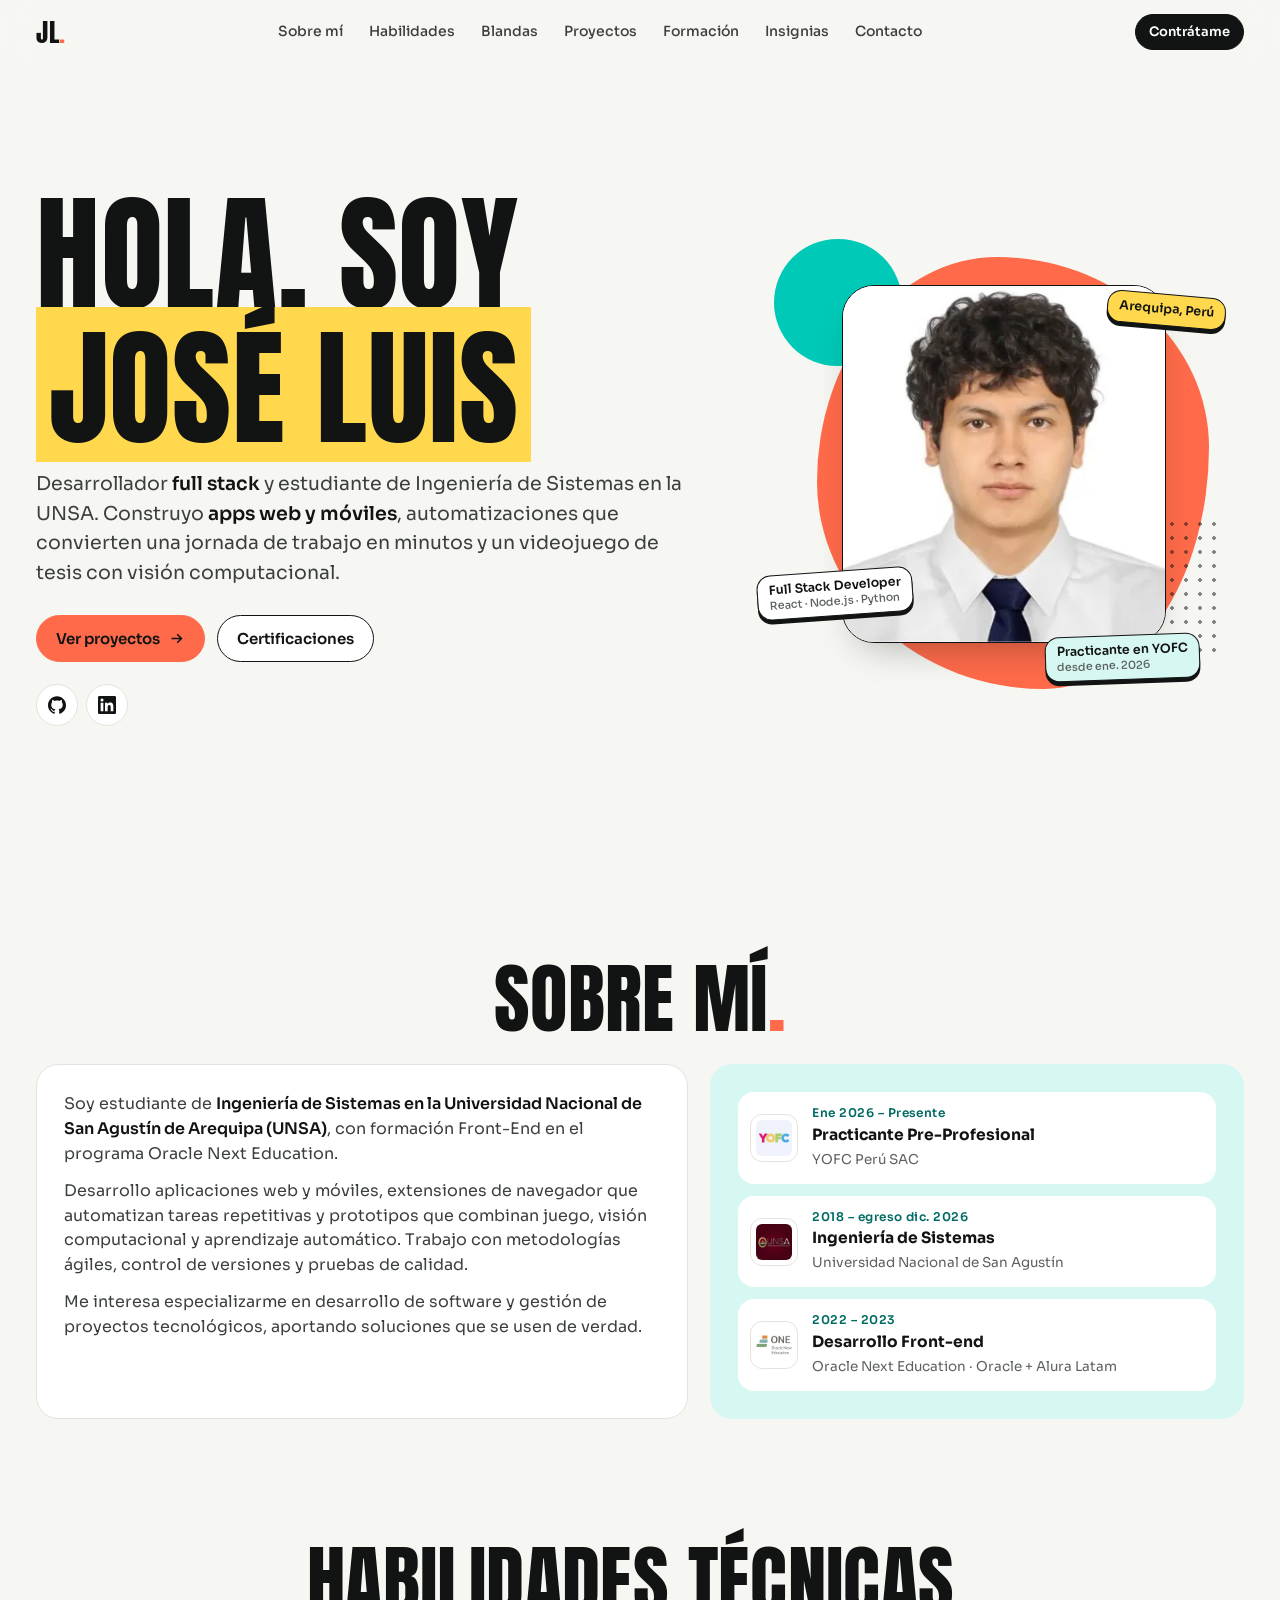
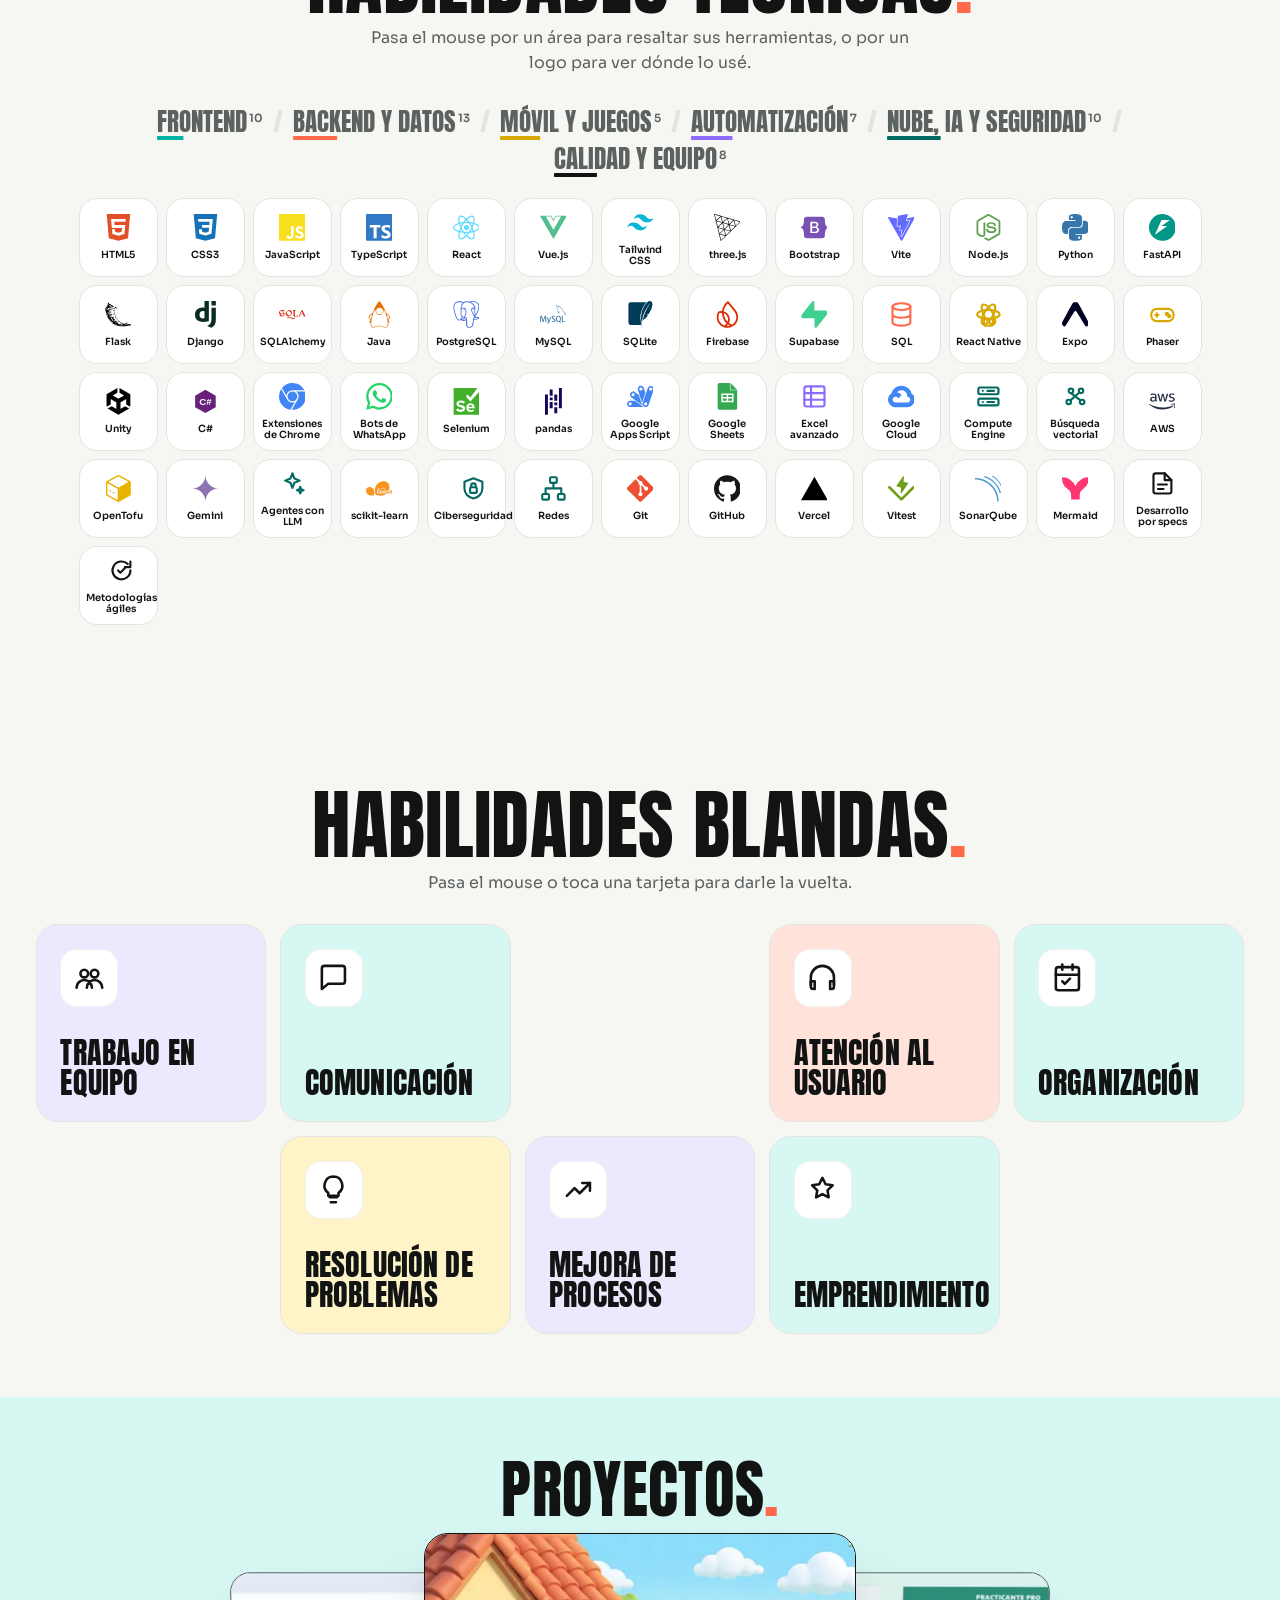
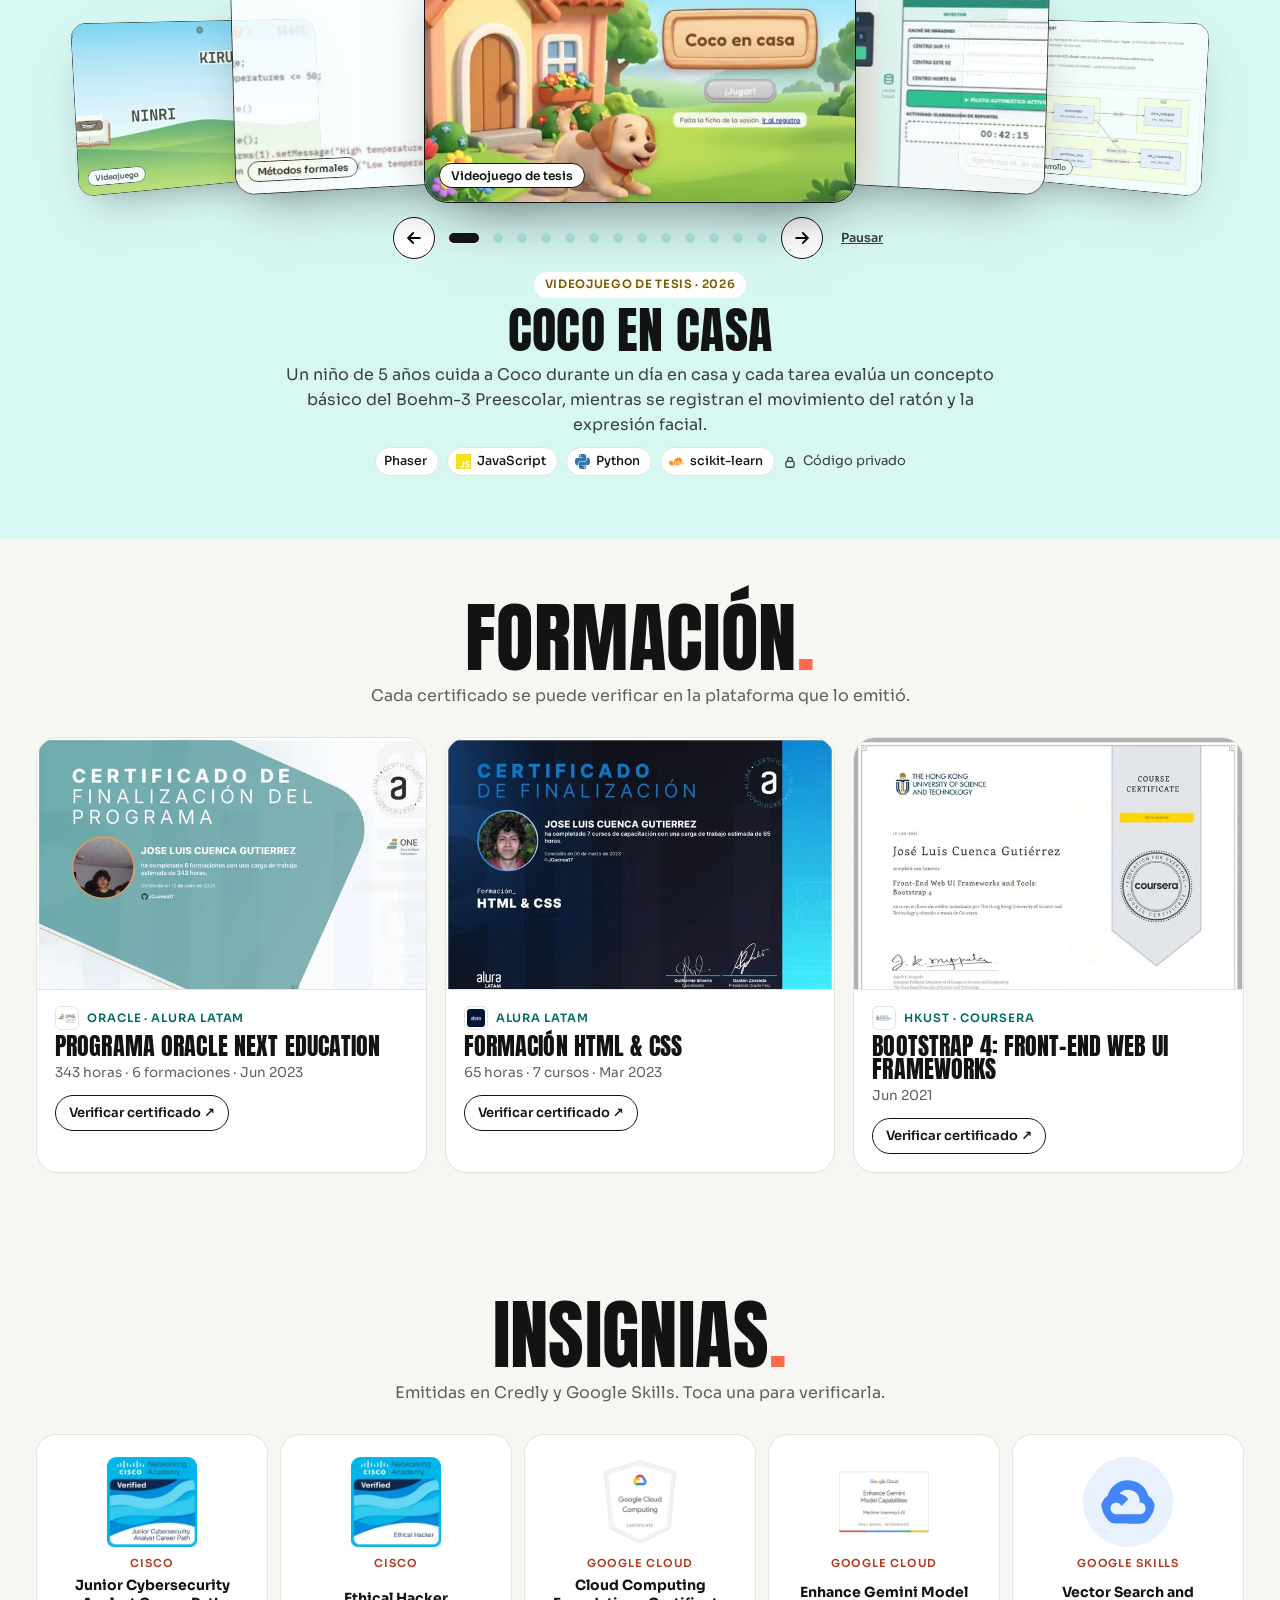
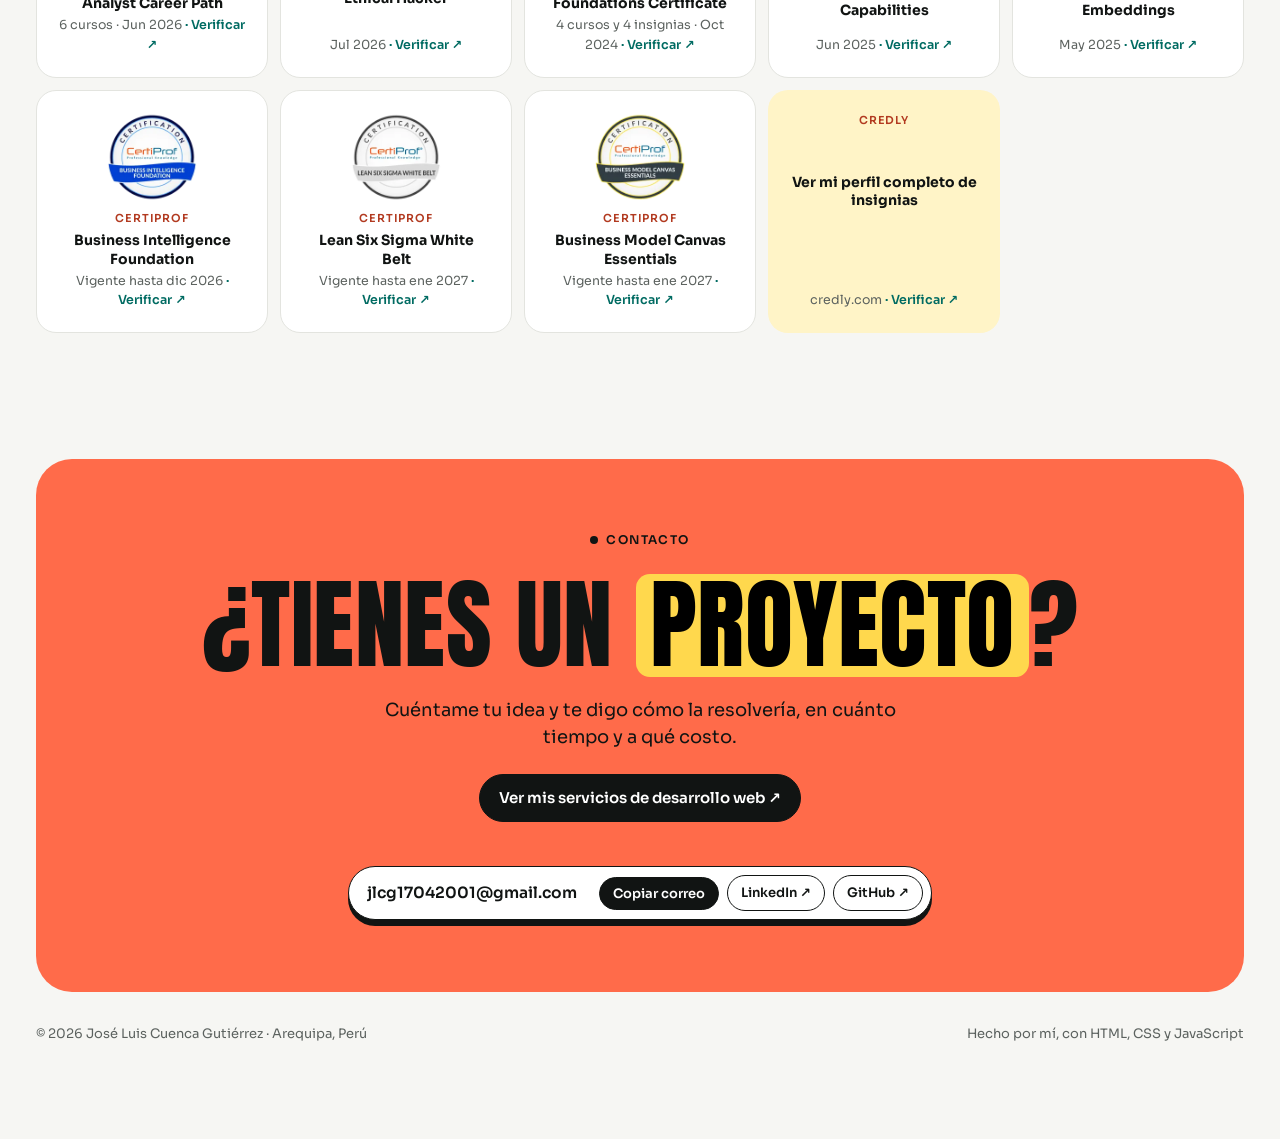
==== commit 7efcf899: "Actualiza la captura de la landing de servicios" ====
--- a/index.html
+++ b/index.html
@@ -523,7 +523,7 @@
 
 <script src="js/gsap-3.12.5.min.js"></script>
 <script>
-const ICONS = {"postgresql":{"d":"M23.5594 14.7228a.5269.5269 0 0 0-.0563-.1191c-.139-.2632-.4768-.3418-1.0074-.2321-1.6533.3411-2.2935.1312-2.5256-.0191 1.342-2.0482 2.445-4.522 3.0411-6.8297.2714-1.0507.7982-3.5237.1222-4.7316a1.5641 1.5641 0 0 0-.1509-.235C21.6931.9086 19.8007.0248 17.5099.0005c-1.4947-.0158-2.7705.3461-3.1161.4794a9.449 9.449 0 0 0-.5159-.0816 8.044 8.044 0 0 0-1.3114-.1278c-1.1822-.0184-2.2038.2642-3.0498.8406-.8573-.3211-4.7888-1.645-7.2219.0788C.9359 2.1526.3086 3.8733.4302 6.3043c.0409.818.5069 3.334 1.2423 5.7436.4598 1.5065.9387 2.7019 1.4334 3.582.553.9942 1.1259 1.5933 1.7143 1.7895.4474.1491 1.1327.1441 1.8581-.7279.8012-.9635 1.5903-1.8258 1.9446-2.2069.4351.2355.9064.3625 1.39.3772a.0569.0569 0 0 0 .0004.0041 11.0312 11.0312 0 0 0-.2472.3054c-.3389.4302-.4094.5197-1.5002.7443-.3102.064-1.1344.2339-1.1464.8115-.0025.1224.0329.2309.0919.3268.2269.4231.9216.6097 1.015.6331 1.3345.3335 2.5044.092 3.3714-.6787-.017 2.231.0775 4.4174.3454 5.0874.2212.5529.7618 1.9045 2.4692 1.9043.2505 0 .5263-.0291.8296-.0941 1.7819-.3821 2.5557-1.1696 2.855-2.9059.1503-.8707.4016-2.8753.5388-4.1012.0169-.0703.0357-.1207.057-.1362.0007-.0005.0697-.0471.4272.0307a.3673.3673 0 0 0 .0443.0068l.2539.0223.0149.001c.8468.0384 1.9114-.1426 2.5312-.4308.6438-.2988 1.8057-1.0323 1.5951-1.6698zM2.371 11.8765c-.7435-2.4358-1.1779-4.8851-1.2123-5.5719-.1086-2.1714.4171-3.6829 1.5623-4.4927 1.8367-1.2986 4.8398-.5408 6.108-.13-.0032.0032-.0066.0061-.0098.0094-2.0238 2.044-1.9758 5.536-1.9708 5.7495-.0002.0823.0066.1989.0162.3593.0348.5873.0996 1.6804-.0735 2.9184-.1609 1.1504.1937 2.2764.9728 3.0892.0806.0841.1648.1631.2518.2374-.3468.3714-1.1004 1.1926-1.9025 2.1576-.5677.6825-.9597.5517-1.0886.5087-.3919-.1307-.813-.5871-1.2381-1.3223-.4796-.839-.9635-2.0317-1.4155-3.5126zm6.0072 5.0871c-.1711-.0428-.3271-.1132-.4322-.1772.0889-.0394.2374-.0902.4833-.1409 1.2833-.2641 1.4815-.4506 1.9143-1.0002.0992-.126.2116-.2687.3673-.4426a.3549.3549 0 0 0 .0737-.1298c.1708-.1513.2724-.1099.4369-.0417.156.0646.3078.26.3695.4752.0291.1016.0619.2945-.0452.4444-.9043 1.2658-2.2216 1.2494-3.1676 1.0128zm2.094-3.988-.0525.141c-.133.3566-.2567.6881-.3334 1.003-.6674-.0021-1.3168-.2872-1.8105-.8024-.6279-.6551-.9131-1.5664-.7825-2.5004.1828-1.3079.1153-2.4468.079-3.0586-.005-.0857-.0095-.1607-.0122-.2199.2957-.2621 1.6659-.9962 2.6429-.7724.4459.1022.7176.4057.8305.928.5846 2.7038.0774 3.8307-.3302 4.7363-.084.1866-.1633.3629-.2311.5454zm7.3637 4.5725c-.0169.1768-.0358.376-.0618.5959l-.146.4383a.3547.3547 0 0 0-.0182.1077c-.0059.4747-.054.6489-.115.8693-.0634.2292-.1353.4891-.1794 1.0575-.11 1.4143-.8782 2.2267-2.4172 2.5565-1.5155.3251-1.7843-.4968-2.0212-1.2217a6.5824 6.5824 0 0 0-.0769-.2266c-.2154-.5858-.1911-1.4119-.1574-2.5551.0165-.5612-.0249-1.9013-.3302-2.6462.0044-.2932.0106-.5909.019-.8918a.3529.3529 0 0 0-.0153-.1126 1.4927 1.4927 0 0 0-.0439-.208c-.1226-.4283-.4213-.7866-.7797-.9351-.1424-.059-.4038-.1672-.7178-.0869.067-.276.1831-.5875.309-.9249l.0529-.142c.0595-.16.134-.3257.213-.5012.4265-.9476 1.0106-2.2453.3766-5.1772-.2374-1.0981-1.0304-1.6343-2.2324-1.5098-.7207.0746-1.3799.3654-1.7088.5321a5.6716 5.6716 0 0 0-.1958.1041c.0918-1.1064.4386-3.1741 1.7357-4.4823a4.0306 4.0306 0 0 1 .3033-.276.3532.3532 0 0 0 .1447-.0644c.7524-.5706 1.6945-.8506 2.802-.8325.4091.0067.8017.0339 1.1742.081 1.939.3544 3.2439 1.4468 4.0359 2.3827.8143.9623 1.2552 1.9315 1.4312 2.4543-1.3232-.1346-2.2234.1268-2.6797.779-.9926 1.4189.543 4.1729 1.2811 5.4964.1353.2426.2522.4522.2889.5413.2403.5825.5515.9713.7787 1.2552.0696.087.1372.1714.1885.245-.4008.1155-1.1208.3825-1.0552 1.717-.0123.1563-.0423.4469-.0834.8148-.0461.2077-.0702.4603-.0994.7662zm.8905-1.6211c-.0405-.8316.2691-.9185.5967-1.0105a2.8566 2.8566 0 0 0 .135-.0406 1.202 1.202 0 0 0 .1342.103c.5703.3765 1.5823.4213 3.0068.1344-.2016.1769-.5189.3994-.9533.6011-.4098.1903-1.0957.333-1.7473.3636-.7197.0336-1.0859-.0807-1.1721-.151zm.5695-9.2712c-.0059.3508-.0542.6692-.1054 1.0017-.055.3576-.112.7274-.1264 1.1762-.0142.4368.0404.8909.0932 1.3301.1066.887.216 1.8003-.2075 2.7014a3.5272 3.5272 0 0 1-.1876-.3856c-.0527-.1276-.1669-.3326-.3251-.6162-.6156-1.1041-2.0574-3.6896-1.3193-4.7446.3795-.5427 1.3408-.5661 2.1781-.463zm.2284 7.0137a12.3762 12.3762 0 0 0-.0853-.1074l-.0355-.0444c.7262-1.1995.5842-2.3862.4578-3.4385-.0519-.4318-.1009-.8396-.0885-1.2226.0129-.4061.0666-.7543.1185-1.0911.0639-.415.1288-.8443.1109-1.3505.0134-.0531.0188-.1158.0118-.1902-.0457-.4855-.5999-1.938-1.7294-3.253-.6076-.7073-1.4896-1.4972-2.6889-2.0395.5251-.1066 1.2328-.2035 2.0244-.1859 2.0515.0456 3.6746.8135 4.8242 2.2824a.908.908 0 0 1 .0667.1002c.7231 1.3556-.2762 6.2751-2.9867 10.5405zm-8.8166-6.1162c-.025.1794-.3089.4225-.6211.4225a.5821.5821 0 0 1-.0809-.0056c-.1873-.026-.3765-.144-.5059-.3156-.0458-.0605-.1203-.178-.1055-.2844.0055-.0401.0261-.0985.0925-.1488.1182-.0894.3518-.1226.6096-.0867.3163.0441.6426.1938.6113.4186zm7.9305-.4114c.0111.0792-.049.201-.1531.3102-.0683.0717-.212.1961-.4079.2232a.5456.5456 0 0 1-.075.0052c-.2935 0-.5414-.2344-.5607-.3717-.024-.1765.2641-.3106.5611-.352.297-.0414.6111.0088.6356.1851z","hex":"4169E1"},"unity":{"d":"m12.9288 4.2939 3.7997 2.1929c.1366.077.1415.2905 0 .3675l-4.515 2.6076a.4192.4192 0 0 1-.4246 0L7.274 6.8543c-.139-.0745-.1415-.293 0-.3675l3.7972-2.193V0L1.3758 5.5977V16.793l3.7177-2.1456v-4.3858c-.0025-.1565.1813-.2682.318-.1838l4.5148 2.6076a.4252.4252 0 0 1 .2136.3676v5.2127c.0025.1565-.1813.2682-.3179.1838l-3.7996-2.1929-3.7178 2.1457L12 24l9.6954-5.5977-3.7178-2.1457-3.7996 2.1929c-.1341.082-.3229-.0248-.3179-.1838V13.053c0-.1565.087-.2956.2136-.3676l4.5149-2.6076c.134-.082.3228.0224.3179.1838v4.3858l3.7177 2.1456V5.5977L12.9288 0Z","hex":"000000"},"nodedotjs":{"d":"M11.998,24c-0.321,0-0.641-0.084-0.922-0.247l-2.936-1.737c-0.438-0.245-0.224-0.332-0.08-0.383 c0.585-0.203,0.703-0.25,1.328-0.604c0.065-0.037,0.151-0.023,0.218,0.017l2.256,1.339c0.082,0.045,0.197,0.045,0.272,0l8.795-5.076 c0.082-0.047,0.134-0.141,0.134-0.238V6.921c0-0.099-0.053-0.192-0.137-0.242l-8.791-5.072c-0.081-0.047-0.189-0.047-0.271,0 L3.075,6.68C2.99,6.729,2.936,6.825,2.936,6.921v10.15c0,0.097,0.054,0.189,0.139,0.235l2.409,1.392 c1.307,0.654,2.108-0.116,2.108-0.89V7.787c0-0.142,0.114-0.253,0.256-0.253h1.115c0.139,0,0.255,0.112,0.255,0.253v10.021 c0,1.745-0.95,2.745-2.604,2.745c-0.508,0-0.909,0-2.026-0.551L2.28,18.675c-0.57-0.329-0.922-0.945-0.922-1.604V6.921 c0-0.659,0.353-1.275,0.922-1.603l8.795-5.082c0.557-0.315,1.296-0.315,1.848,0l8.794,5.082c0.57,0.329,0.924,0.944,0.924,1.603 v10.15c0,0.659-0.354,1.273-0.924,1.604l-8.794,5.078C12.643,23.916,12.324,24,11.998,24z M19.099,13.993 c0-1.9-1.284-2.406-3.987-2.763c-2.731-0.361-3.009-0.548-3.009-1.187c0-0.528,0.235-1.233,2.258-1.233 c1.807,0,2.473,0.389,2.747,1.607c0.024,0.115,0.129,0.199,0.247,0.199h1.141c0.071,0,0.138-0.031,0.186-0.081 c0.048-0.054,0.074-0.123,0.067-0.196c-0.177-2.098-1.571-3.076-4.388-3.076c-2.508,0-4.004,1.058-4.004,2.833 c0,1.925,1.488,2.457,3.895,2.695c2.88,0.282,3.103,0.703,3.103,1.269c0,0.983-0.789,1.402-2.642,1.402 c-2.327,0-2.839-0.584-3.011-1.742c-0.02-0.124-0.126-0.215-0.253-0.215h-1.137c-0.141,0-0.254,0.112-0.254,0.253 c0,1.482,0.806,3.248,4.655,3.248C17.501,17.007,19.099,15.91,19.099,13.993z","hex":"5FA04E"},"git":{"d":"M23.546 10.93L13.067.452c-.604-.603-1.582-.603-2.188 0L8.708 2.627l2.76 2.76c.645-.215 1.379-.07 1.889.441.516.515.658 1.258.438 1.9l2.658 2.66c.645-.223 1.387-.078 1.9.435.721.72.721 1.884 0 2.604-.719.719-1.881.719-2.6 0-.539-.541-.674-1.337-.404-1.996L12.86 8.955v6.525c.176.086.342.203.488.348.713.721.713 1.883 0 2.6-.719.721-1.889.721-2.609 0-.719-.719-.719-1.879 0-2.598.182-.18.387-.316.605-.406V8.835c-.217-.091-.424-.222-.6-.401-.545-.545-.676-1.342-.396-2.009L7.636 3.7.45 10.881c-.6.605-.6 1.584 0 2.189l10.48 10.477c.604.604 1.582.604 2.186 0l10.43-10.43c.605-.603.605-1.582 0-2.187","hex":"F05032"},"googlesheets":{"d":"M11.318 12.545H7.91v-1.909h3.41v1.91zM14.728 0v6h6l-6-6zm1.363 10.636h-3.41v1.91h3.41v-1.91zm0 3.273h-3.41v1.91h3.41v-1.91zM20.727 6.5v15.864c0 .904-.732 1.636-1.636 1.636H4.909a1.636 1.636 0 0 1-1.636-1.636V1.636C3.273.732 4.005 0 4.909 0h9.318v6.5h6.5zm-3.273 2.773H6.545v7.909h10.91v-7.91zm-6.136 4.636H7.91v1.91h3.41v-1.91z","hex":"34A853"},"python":{"d":"M14.25.18l.9.2.73.26.59.3.45.32.34.34.25.34.16.33.1.3.04.26.02.2-.01.13V8.5l-.05.63-.13.55-.21.46-.26.38-.3.31-.33.25-.35.19-.35.14-.33.1-.3.07-.26.04-.21.02H8.77l-.69.05-.59.14-.5.22-.41.27-.33.32-.27.35-.2.36-.15.37-.1.35-.07.32-.04.27-.02.21v3.06H3.17l-.21-.03-.28-.07-.32-.12-.35-.18-.36-.26-.36-.36-.35-.46-.32-.59-.28-.73-.21-.88-.14-1.05-.05-1.23.06-1.22.16-1.04.24-.87.32-.71.36-.57.4-.44.42-.33.42-.24.4-.16.36-.1.32-.05.24-.01h.16l.06.01h8.16v-.83H6.18l-.01-2.75-.02-.37.05-.34.11-.31.17-.28.25-.26.31-.23.38-.2.44-.18.51-.15.58-.12.64-.1.71-.06.77-.04.84-.02 1.27.05zm-6.3 1.98l-.23.33-.08.41.08.41.23.34.33.22.41.09.41-.09.33-.22.23-.34.08-.41-.08-.41-.23-.33-.33-.22-.41-.09-.41.09zm13.09 3.95l.28.06.32.12.35.18.36.27.36.35.35.47.32.59.28.73.21.88.14 1.04.05 1.23-.06 1.23-.16 1.04-.24.86-.32.71-.36.57-.4.45-.42.33-.42.24-.4.16-.36.09-.32.05-.24.02-.16-.01h-8.22v.82h5.84l.01 2.76.02.36-.05.34-.11.31-.17.29-.25.25-.31.24-.38.2-.44.17-.51.15-.58.13-.64.09-.71.07-.77.04-.84.01-1.27-.04-1.07-.14-.9-.2-.73-.25-.59-.3-.45-.33-.34-.34-.25-.34-.16-.33-.1-.3-.04-.25-.02-.2.01-.13v-5.34l.05-.64.13-.54.21-.46.26-.38.3-.32.33-.24.35-.2.35-.14.33-.1.3-.06.26-.04.21-.02.13-.01h5.84l.69-.05.59-.14.5-.21.41-.28.33-.32.27-.35.2-.36.15-.36.1-.35.07-.32.04-.28.02-.21V6.07h2.09l.14.01zm-6.47 14.25l-.23.33-.08.41.08.41.23.33.33.23.41.08.41-.08.33-.23.23-.33.08-.41-.08-.41-.23-.33-.33-.23-.41-.08-.41.08z","hex":"3776AB"},"googlechrome":{"d":"M12 0C8.21 0 4.831 1.757 2.632 4.501l3.953 6.848A5.454 5.454 0 0 1 12 6.545h10.691A12 12 0 0 0 12 0zM1.931 5.47A11.943 11.943 0 0 0 0 12c0 6.012 4.42 10.991 10.189 11.864l3.953-6.847a5.45 5.45 0 0 1-6.865-2.29zm13.342 2.166a5.446 5.446 0 0 1 1.45 7.09l.002.001h-.002l-5.344 9.257c.206.01.413.016.621.016 6.627 0 12-5.373 12-12 0-1.54-.29-3.011-.818-4.364zM12 16.364a4.364 4.364 0 1 1 0-8.728 4.364 4.364 0 0 1 0 8.728Z","hex":"4285F4"},"bootstrap":{"d":"M11.77 11.24H9.956V8.202h2.152c1.17 0 1.834.522 1.834 1.466 0 1.008-.773 1.572-2.174 1.572zm.324 1.206H9.957v3.348h2.231c1.459 0 2.232-.585 2.232-1.685s-.795-1.663-2.326-1.663zM24 11.39v1.218c-1.128.108-1.817.944-2.226 2.268-.407 1.319-.463 2.937-.42 4.186.045 1.3-.968 2.5-2.337 2.5H4.985c-1.37 0-2.383-1.2-2.337-2.5.043-1.249-.013-2.867-.42-4.186-.41-1.324-1.1-2.16-2.228-2.268V11.39c1.128-.108 1.819-.944 2.227-2.268.408-1.319.464-2.937.42-4.186-.045-1.3.968-2.5 2.338-2.5h14.032c1.37 0 2.382 1.2 2.337 2.5-.043 1.249.013 2.867.42 4.186.409 1.324 1.098 2.16 2.226 2.268zm-7.927 2.817c0-1.354-.953-2.333-2.368-2.488v-.057c1.04-.169 1.856-1.135 1.856-2.213 0-1.537-1.213-2.538-3.062-2.538h-4.16v10.172h4.181c2.218 0 3.553-1.086 3.553-2.876z","hex":"7952B3"},"react":{"d":"M14.23 12.004a2.236 2.236 0 0 1-2.235 2.236 2.236 2.236 0 0 1-2.236-2.236 2.236 2.236 0 0 1 2.235-2.236 2.236 2.236 0 0 1 2.236 2.236zm2.648-10.69c-1.346 0-3.107.96-4.888 2.622-1.78-1.653-3.542-2.602-4.887-2.602-.41 0-.783.093-1.106.278-1.375.793-1.683 3.264-.973 6.365C1.98 8.917 0 10.42 0 12.004c0 1.59 1.99 3.097 5.043 4.03-.704 3.113-.39 5.588.988 6.38.32.187.69.275 1.102.275 1.345 0 3.107-.96 4.888-2.624 1.78 1.654 3.542 2.603 4.887 2.603.41 0 .783-.09 1.106-.275 1.374-.792 1.683-3.263.973-6.365C22.02 15.096 24 13.59 24 12.004c0-1.59-1.99-3.097-5.043-4.032.704-3.11.39-5.587-.988-6.38-.318-.184-.688-.277-1.092-.278zm-.005 1.09v.006c.225 0 .406.044.558.127.666.382.955 1.835.73 3.704-.054.46-.142.945-.25 1.44-.96-.236-2.006-.417-3.107-.534-.66-.905-1.345-1.727-2.035-2.447 1.592-1.48 3.087-2.292 4.105-2.295zm-9.77.02c1.012 0 2.514.808 4.11 2.28-.686.72-1.37 1.537-2.02 2.442-1.107.117-2.154.298-3.113.538-.112-.49-.195-.964-.254-1.42-.23-1.868.054-3.32.714-3.707.19-.09.4-.127.563-.132zm4.882 3.05c.455.468.91.992 1.36 1.564-.44-.02-.89-.034-1.345-.034-.46 0-.915.01-1.36.034.44-.572.895-1.096 1.345-1.565zM12 8.1c.74 0 1.477.034 2.202.093.406.582.802 1.203 1.183 1.86.372.64.71 1.29 1.018 1.946-.308.655-.646 1.31-1.013 1.95-.38.66-.773 1.288-1.18 1.87-.728.063-1.466.098-2.21.098-.74 0-1.477-.035-2.202-.093-.406-.582-.802-1.204-1.183-1.86-.372-.64-.71-1.29-1.018-1.946.303-.657.646-1.313 1.013-1.954.38-.66.773-1.286 1.18-1.868.728-.064 1.466-.098 2.21-.098zm-3.635.254c-.24.377-.48.763-.704 1.16-.225.39-.435.782-.635 1.174-.265-.656-.49-1.31-.676-1.947.64-.15 1.315-.283 2.015-.386zm7.26 0c.695.103 1.365.23 2.006.387-.18.632-.405 1.282-.66 1.933-.2-.39-.41-.783-.64-1.174-.225-.392-.465-.774-.705-1.146zm3.063.675c.484.15.944.317 1.375.498 1.732.74 2.852 1.708 2.852 2.476-.005.768-1.125 1.74-2.857 2.475-.42.18-.88.342-1.355.493-.28-.958-.646-1.956-1.1-2.98.45-1.017.81-2.01 1.085-2.964zm-13.395.004c.278.96.645 1.957 1.1 2.98-.45 1.017-.812 2.01-1.086 2.964-.484-.15-.944-.318-1.37-.5-1.732-.737-2.852-1.706-2.852-2.474 0-.768 1.12-1.742 2.852-2.476.42-.18.88-.342 1.356-.494zm11.678 4.28c.265.657.49 1.312.676 1.948-.64.157-1.316.29-2.016.39.24-.375.48-.762.705-1.158.225-.39.435-.788.636-1.18zm-9.945.02c.2.392.41.783.64 1.175.23.39.465.772.705 1.143-.695-.102-1.365-.23-2.006-.386.18-.63.406-1.282.66-1.933zM17.92 16.32c.112.493.2.968.254 1.423.23 1.868-.054 3.32-.714 3.708-.147.09-.338.128-.563.128-1.012 0-2.514-.807-4.11-2.28.686-.72 1.37-1.536 2.02-2.44 1.107-.118 2.154-.3 3.113-.54zm-11.83.01c.96.234 2.006.415 3.107.532.66.905 1.345 1.727 2.035 2.446-1.595 1.483-3.092 2.295-4.11 2.295-.22-.005-.406-.05-.553-.132-.666-.38-.955-1.834-.73-3.703.054-.46.142-.944.25-1.438zm4.56.64c.44.02.89.034 1.345.034.46 0 .915-.01 1.36-.034-.44.572-.895 1.095-1.345 1.565-.455-.47-.91-.993-1.36-1.565z","hex":"61DAFB"},"supabase":{"d":"M11.9 1.036c-.015-.986-1.26-1.41-1.874-.637L.764 12.05C-.33 13.427.65 15.455 2.409 15.455h9.579l.113 7.51c.014.985 1.259 1.408 1.873.636l9.262-11.653c1.093-1.375.113-3.403-1.645-3.403h-9.642z","hex":"3FCF8E"},"googlegemini":{"d":"M11.04 19.32Q12 21.51 12 24q0-2.49.93-4.68.96-2.19 2.58-3.81t3.81-2.55Q21.51 12 24 12q-2.49 0-4.68-.93a12.3 12.3 0 0 1-3.81-2.58 12.3 12.3 0 0 1-2.58-3.81Q12 2.49 12 0q0 2.49-.96 4.68-.93 2.19-2.55 3.81a12.3 12.3 0 0 1-3.81 2.58Q2.49 12 0 12q2.49 0 4.68.96 2.19.93 3.81 2.55t2.55 3.81","hex":"8E75B2"},"fastapi":{"d":"M12 .0387C5.3729.0384.0003 5.3931 0 11.9988c-.001 6.6066 5.372 11.9628 12 11.9625 6.628.0003 12.001-5.3559 12-11.9625-.0003-6.6057-5.3729-11.9604-12-11.96m-.829 5.4153h7.55l-7.5805 5.3284h5.1828L5.279 18.5436q2.9466-6.5444 5.892-13.0896","hex":"009688"},"javascript":{"d":"M0 0h24v24H0V0zm22.034 18.276c-.175-1.095-.888-2.015-3.003-2.873-.736-.345-1.554-.585-1.797-1.14-.091-.33-.105-.51-.046-.705.15-.646.915-.84 1.515-.66.39.12.75.42.976.9 1.034-.676 1.034-.676 1.755-1.125-.27-.42-.404-.601-.586-.78-.63-.705-1.469-1.065-2.834-1.034l-.705.089c-.676.165-1.32.525-1.71 1.005-1.14 1.291-.811 3.541.569 4.471 1.365 1.02 3.361 1.244 3.616 2.205.24 1.17-.87 1.545-1.966 1.41-.811-.18-1.26-.586-1.755-1.336l-1.83 1.051c.21.48.45.689.81 1.109 1.74 1.756 6.09 1.666 6.871-1.004.029-.09.24-.705.074-1.65l.046.067zm-8.983-7.245h-2.248c0 1.938-.009 3.864-.009 5.805 0 1.232.063 2.363-.138 2.711-.33.689-1.18.601-1.566.48-.396-.196-.597-.466-.83-.855-.063-.105-.11-.196-.127-.196l-1.825 1.125c.305.63.75 1.172 1.324 1.517.855.51 2.004.675 3.207.405.783-.226 1.458-.691 1.811-1.411.51-.93.402-2.07.397-3.346.012-2.054 0-4.109 0-6.179l.004-.056z","hex":"F7DF1E"},"pandas":{"d":"M16.922 0h2.623v18.104h-2.623zm-4.126 12.94h2.623v2.57h-2.623zm0-7.037h2.623v5.446h-2.623zm0 11.197h2.623v5.446h-2.623zM4.456 5.896h2.622V24H4.455zm4.213 2.559h2.623v2.57H8.67zm0 4.151h2.623v5.447H8.67zm0-11.187h2.623v5.446H8.67Z","hex":"150458"},"googleappsscript":{"d":"M12.363 2.54a3.136 3.136 0 0 0-.376.022 2.864 2.864 0 0 0-1.589.828c-.562.58-.82 1.115-.773 1.943-.01.264.193 1.023.272 1.274 1.115 3.546 2.09 6.75 3.26 10.279.08.246.168.486.267.72.02.047.035.046.048-.004.077-.297.174-.612.29-.945.894-2.576 1.772-5.14 2.633-7.696a.345.345 0 0 0 .004-.217 163.054 163.054 0 0 0-1.49-4.572 2.603 2.603 0 0 0-.704-.933c-.55-.46-1.166-.694-1.842-.7Zm9.078.117a2.734 2.734 0 0 0-2.878 1.828l-4.576 13.289a2.734 2.734 0 0 0 1.695 3.475l.12.04a2.734 2.734 0 0 0 3.475-1.694L23.85 6.307a2.734 2.734 0 0 0-1.695-3.476c-.233-.1-.506-.124-.716-.174ZM12.375 3.96a1.396 1.396 0 1 1 0 2.791 1.395 1.395 0 0 1 0-2.79zm8.809.07a1.402 1.402 0 1 1 0 2.803 1.402 1.402 0 0 1 0-2.803zM5.419 7.605a2.853 2.853 0 0 0-.468.052 2.683 2.683 0 0 0-1.337.627 2.62 2.62 0 0 0-.924 1.833 3.808 3.808 0 0 0 0 .648 2.52 2.52 0 0 0 .673 1.52c.221.238.465.454.732.648 3.043 2.21 6.08 4.43 9.108 6.664a.78.78 0 0 0 .158.089c.03-.043.032-.098.007-.167a17.409 17.409 0 0 0-.317-1.066 532.752 532.752 0 0 1-2.02-6.251 41.91 41.91 0 0 0-.497-1.477c-.967-.849-2.078-1.6-3.023-2.302A3.848 3.848 0 0 0 6.153 7.7a2.388 2.388 0 0 0-.734-.094Zm.02 1.424a1.398 1.398 0 1 1 0 2.796 1.398 1.398 0 0 1 0-2.796zm-2.458 6.792c-.733-.006-1.375.202-1.927.622a2.72 2.72 0 0 0-.95 1.45 2.78 2.78 0 0 0-.09 1.04 2.74 2.74 0 0 0 .695 1.583c.664.578 1.26.85 2 .945 1.42-.005 2.84-.012 4.262-.02h.418c2.277-.003 4.513-.002 6.706.003.148.005.28.003.392-.01.06-.005.091-.031.092-.077a10.656 10.656 0 0 0-.834-.653 488.746 488.746 0 0 1-6.57-4.815.236.236 0 0 0-.14-.047c-1.34-.003-2.691-.01-4.054-.02zm-.19 1.418a1.402 1.402 0 1 1 0 2.803 1.402 1.402 0 0 1 0-2.803zm13.874.002a1.4 1.4 0 1 1 0 2.8 1.4 1.4 0 0 1 0-2.8z","hex":"4285F4"},"scikitlearn":{"d":"M15.601 5.53c-1.91.035-3.981.91-5.63 2.56-2.93 2.93-2.083 8.53-1.088 9.525.805.804 6.595 1.843 9.526-1.088a9.74 9.74 0 0 0 .584-.643c.043-.292.205-.66.489-1.106a1.848 1.848 0 0 1-.537.176c-.144.265-.37.55-.676.855-.354.335-.607.554-.76.656a.795.795 0 0 1-.437.152c-.35 0-.514-.308-.494-.924-.22.316-.425.549-.612.7a.914.914 0 0 1-.578.224c-.194 0-.36-.09-.496-.273a1.03 1.03 0 0 1-.193-.507 4.016 4.016 0 0 1-.726.583c-.224.132-.47.197-.74.197-.3 0-.543-.096-.727-.288a.978.978 0 0 1-.257-.524v.004c-.3.276-.564.48-.79.611a1.295 1.295 0 0 1-.649.197.693.693 0 0 1-.571-.275c-.145-.183-.218-.43-.218-.739 0-.464.101-1.02.302-1.67.201-.65.445-1.25.733-1.797l.842-.312a.21.21 0 0 1 .06-.013c.063 0 .116.047.157.14.04.095.061.221.061.38 0 .451-.104.888-.312 1.31-.207.422-.532.873-.974 1.352-.018.23-.027.388-.027.474 0 .193.036.345.106.458.071.113.165.169.282.169a.71.71 0 0 0 .382-.13c.132-.084.333-.26.602-.523.028-.418.187-.798.482-1.142.324-.38.685-.569 1.08-.569.206 0 .37.054.494.16a.524.524 0 0 1 .186.417c0 .458-.486.829-1.459 1.114.088.43.32.646.693.646a.807.807 0 0 0 .417-.117c.129-.076.321-.243.575-.497.032-.252.118-.495.259-.728.182-.3.416-.544.701-.73.285-.185.537-.278.756-.278.276 0 .47.127.58.381l.677-.374h.186l-.292.971c-.15.488-.226.823-.226 1.004 0 .19.067.285.202.285.086 0 .181-.045.285-.137.104-.092.25-.232.437-.42v.001c.143-.155.274-.32.392-.494-.19-.084-.285-.21-.285-.375 0-.17.058-.352.174-.545.116-.194.275-.29.479-.29.172 0 .258.088.258.265 0 .139-.05.338-.149.596.367-.04.687-.32.961-.842l.228-.01c1.059-2.438.828-5.075-.83-6.732-1.019-1.02-2.408-1.5-3.895-1.471zm4.725 8.203a8.938 8.938 0 0 1-1.333 2.151 1.09 1.09 0 0 0-.012.147c0 .168.047.309.14.423.092.113.206.17.34.17.296 0 .714-.264 1.254-.787-.001.04-.003.08-.003.121 0 .146.012.368.036.666l.733-.172c0-.2.003-.357.01-.474.01-.157.033-.33.066-.517.02-.11.07-.216.152-.315l.186-.216a5.276 5.276 0 0 1 .378-.397c.062-.055.116-.099.162-.13a.26.26 0 0 1 .123-.046c.055 0 .083.035.083.106 0 .07-.052.236-.156.497-.194.486-.292.848-.292 1.084 0 .175.046.314.136.418a.45.45 0 0 0 .358.155c.365 0 .803-.269 1.313-.808v-.381c-.361.426-.623.64-.784.64-.109 0-.163-.067-.163-.2 0-.1.065-.316.195-.65.19-.486.285-.836.285-1.048a.464.464 0 0 0-.112-.319.36.36 0 0 0-.282-.127c-.165 0-.354.077-.567.233-.213.156-.5.436-.863.84.053-.262.165-.622.335-1.08l-.809.156a6.54 6.54 0 0 0-.399 1.074c-.04.156-.07.316-.092.48a7.447 7.447 0 0 1-.49.45.38.38 0 0 1-.229.08.208.208 0 0 1-.174-.082.352.352 0 0 1-.064-.222c0-.1.019-.214.056-.343.038-.13.12-.373.249-.731l.308-.849zm-17.21-2.927c-.863-.016-1.67.263-2.261.854-1.352 1.352-1.07 3.827.631 5.527 1.7 1.701 4.95 1.21 5.527.632.467-.466 1.07-3.827-.631-5.527-.957-.957-2.158-1.465-3.267-1.486zm12.285.358h.166v.21H15.4zm.427 0h.166v.865l.46-.455h.195l-.364.362.428.684h-.198l-.357-.575-.164.166v.41h-.166zm1.016 0h.166v.21h-.166zm.481.122h.166v.288h.172v.135h-.172v.717c0 .037.006.062.02.075.012.013.037.02.074.02a.23.23 0 0 0 .078-.01v.141a.802.802 0 0 1-.136.014.23.23 0 0 1-.15-.043.15.15 0 0 1-.052-.123v-.79h-.141v-.136h.141zm-3.562.258c.081 0 .15.012.207.038.057.024.1.061.13.11s.045.106.045.173h-.176c-.006-.111-.075-.167-.208-.167a.285.285 0 0 0-.164.041.134.134 0 0 0-.06.117c0 .035.015.065.045.088.03.024.08.044.15.06l.16.039a.47.47 0 0 1 .224.105c.047.046.07.108.07.186a.3.3 0 0 1-.052.175.327.327 0 0 1-.152.116.585.585 0 0 1-.226.041c-.136 0-.24-.03-.309-.088-.069-.059-.105-.149-.109-.269h.176c.004.037.01.065.017.084a.166.166 0 0 0 .034.054c.044.043.112.065.204.065a.31.31 0 0 0 .177-.045.139.139 0 0 0 .067-.119.116.116 0 0 0-.038-.09.287.287 0 0 0-.124-.055l-.156-.038a1.248 1.248 0 0 1-.159-.05.359.359 0 0 1-.098-.061.22.22 0 0 1-.058-.083.32.32 0 0 1-.016-.108c0-.096.036-.174.109-.232a.45.45 0 0 1 .29-.087zm1.035 0a.46.46 0 0 1 .202.043.351.351 0 0 1 .187.212.577.577 0 0 1 .023.126h-.168a.256.256 0 0 0-.078-.168.242.242 0 0 0-.17-.06.248.248 0 0 0-.155.05.306.306 0 0 0-.1.144.662.662 0 0 0-.034.224.58.58 0 0 0 .035.214.299.299 0 0 0 .101.135.261.261 0 0 0 .157.048c.142 0 .227-.084.256-.252h.167a.519.519 0 0 1-.065.22.35.35 0 0 1-.146.138.464.464 0 0 1-.216.048.448.448 0 0 1-.246-.066.441.441 0 0 1-.161-.192.703.703 0 0 1-.057-.293c0-.085.01-.163.032-.233a.522.522 0 0 1 .095-.182.403.403 0 0 1 .15-.117.453.453 0 0 1 .191-.04zm.603.03h.166v1.046H15.4zm1.443 0h.166v1.046h-.166zm-5.05.618c-.08 0-.2.204-.356.611-.155.407-.308.977-.459 1.71.281-.312.509-.662.683-1.05.175-.387.262-.72.262-.999a.455.455 0 0 0-.036-.197c-.025-.05-.056-.075-.093-.075zm4.662 1.797c-.221 0-.431.188-.629.563-.197.376-.296.722-.296 1.038 0 .12.029.216.088.29a.273.273 0 0 0 .223.111c.221 0 .43-.188.625-.565.196-.377.294-.725.294-1.043a.457.457 0 0 0-.083-.29.269.269 0 0 0-.222-.104zm-2.848.007c-.146 0-.285.11-.417.333-.133.222-.2.51-.2.866.566-.159.849-.452.849-.881 0-.212-.077-.318-.232-.318Z","hex":"F7931E"},"amazonwebservices":{"d":"M6.763 10.036c0 .296.032.535.088.71.064.176.144.368.256.576.04.063.056.127.056.183 0 .08-.048.16-.152.24l-.503.335a.383.383 0 0 1-.208.072c-.08 0-.16-.04-.239-.112a2.47 2.47 0 0 1-.287-.375 6.18 6.18 0 0 1-.248-.471c-.622.734-1.405 1.101-2.347 1.101-.67 0-1.205-.191-1.596-.574-.391-.384-.59-.894-.59-1.533 0-.678.239-1.23.726-1.644.487-.415 1.133-.623 1.955-.623.272 0 .551.024.846.064.296.04.6.104.918.176v-.583c0-.607-.127-1.03-.375-1.277-.255-.248-.686-.367-1.3-.367-.28 0-.568.031-.863.103-.295.072-.583.16-.862.272a2.287 2.287 0 0 1-.28.104.488.488 0 0 1-.127.023c-.112 0-.168-.08-.168-.247v-.391c0-.128.016-.224.056-.28a.597.597 0 0 1 .224-.167c.279-.144.614-.264 1.005-.36a4.84 4.84 0 0 1 1.246-.151c.95 0 1.644.216 2.091.647.439.43.662 1.085.662 1.963v2.586zm-3.24 1.214c.263 0 .534-.048.822-.144.287-.096.543-.271.758-.51.128-.152.224-.32.272-.512.047-.191.08-.423.08-.694v-.335a6.66 6.66 0 0 0-.735-.136 6.02 6.02 0 0 0-.75-.048c-.535 0-.926.104-1.19.32-.263.215-.39.518-.39.917 0 .375.095.655.295.846.191.2.47.296.838.296zm6.41.862c-.144 0-.24-.024-.304-.08-.064-.048-.12-.16-.168-.311L7.586 5.55a1.398 1.398 0 0 1-.072-.32c0-.128.064-.2.191-.2h.783c.151 0 .255.025.31.08.065.048.113.16.16.312l1.342 5.284 1.245-5.284c.04-.16.088-.264.151-.312a.549.549 0 0 1 .32-.08h.638c.152 0 .256.025.32.08.063.048.12.16.151.312l1.261 5.348 1.381-5.348c.048-.16.104-.264.16-.312a.52.52 0 0 1 .311-.08h.743c.127 0 .2.065.2.2 0 .04-.009.08-.017.128a1.137 1.137 0 0 1-.056.2l-1.923 6.17c-.048.16-.104.263-.168.311a.51.51 0 0 1-.303.08h-.687c-.151 0-.255-.024-.32-.08-.063-.056-.119-.16-.15-.32l-1.238-5.148-1.23 5.14c-.04.16-.087.264-.15.32-.065.056-.177.08-.32.08zm10.256.215c-.415 0-.83-.048-1.229-.143-.399-.096-.71-.2-.918-.32-.128-.071-.215-.151-.247-.223a.563.563 0 0 1-.048-.224v-.407c0-.167.064-.247.183-.247.048 0 .096.008.144.024.048.016.12.048.2.08.271.12.566.215.878.279.319.064.63.096.95.096.502 0 .894-.088 1.165-.264a.86.86 0 0 0 .415-.758.777.777 0 0 0-.215-.559c-.144-.151-.416-.287-.807-.415l-1.157-.36c-.583-.183-1.014-.454-1.277-.813a1.902 1.902 0 0 1-.4-1.158c0-.335.073-.63.216-.886.144-.255.335-.479.575-.654.24-.184.51-.32.83-.415.32-.096.655-.136 1.006-.136.175 0 .359.008.535.032.183.024.35.056.518.088.16.04.312.08.455.127.144.048.256.096.336.144a.69.69 0 0 1 .24.2.43.43 0 0 1 .071.263v.375c0 .168-.064.256-.184.256a.83.83 0 0 1-.303-.096 3.652 3.652 0 0 0-1.532-.311c-.455 0-.815.071-1.062.223-.248.152-.375.383-.375.71 0 .224.08.416.24.567.159.152.454.304.877.44l1.134.358c.574.184.99.44 1.237.767.247.327.367.702.367 1.117 0 .343-.072.655-.207.926-.144.272-.336.511-.583.703-.248.2-.543.343-.886.447-.36.111-.734.167-1.142.167zM21.698 16.207c-2.626 1.94-6.442 2.969-9.722 2.969-4.598 0-8.74-1.7-11.87-4.526-.247-.223-.024-.527.272-.351 3.384 1.963 7.559 3.153 11.877 3.153 2.914 0 6.114-.607 9.06-1.852.439-.2.814.287.383.607zM22.792 14.961c-.336-.43-2.22-.207-3.074-.103-.255.032-.295-.192-.063-.36 1.5-1.053 3.967-.75 4.254-.399.287.36-.08 2.826-1.485 4.007-.215.184-.423.088-.327-.151.32-.79 1.03-2.57.695-2.994z","hex":"232F3E"},"css":{"d":"M1.5 0h21l-1.91 21.563L11.977 24l-8.565-2.438L1.5 0zm17.09 4.413L5.41 4.41l.213 2.622 10.125.002-.255 2.716h-6.64l.24 2.573h6.182l-.366 3.523-2.91.804-2.956-.81-.188-2.11h-2.61l.29 3.855L12 19.288l5.373-1.53L18.59 4.414z","hex":"1572B6"},"sqlalchemy":{"d":"M11.8 15.955a44.068 44.068 0 0 1-1.673-.691c-1.736-.757-1.981-.772-2.499-.143-.119.146-.25.236-.287.2-.111-.111.219-.644.617-.993.325-.285.433-.325.791-.285.228.025.985.29 1.682.586 1.573.669 2.034.811 2.635.811.731 0 1.106-.512.876-1.192-.057-.171-.04-.228.074-.228.213 0 .322.797.168 1.255a1.617 1.617 0 0 1-.424.614c-.251.211-.41.257-.879.254a3.853 3.853 0 0 1-1.082-.188h.001Zm.301-2.225c0-.048.179-.134.401-.188l.401-.099.086-1.446c.094-1.599.025-3.172-.148-3.383-.063-.074-.253-.165-.427-.205-.705-.156-.236-.264 1.133-.264 1.368 0 1.803.099 1.152.264-.561.14-.564.148-.564 2.43 0 1.266.046 2.22.111 2.342.092.171.228.207.752.207 1.081 0 1.453-.255 1.747-1.203.088-.284.315-.233.236.054-.037.134-.097.54-.134.91l-.068.669H14.44c-1.286 0-2.339-.04-2.339-.088Zm5.312-.068c0-.086.083-.171.219-.236.183-.086.302-.265.734-1.11.686-1.337 1.767-3.634 1.87-3.978.079-.262.097-.276.392-.31.171-.02.313-.031.316-.025l.527 1.152c.284.628.856 1.824 1.271 2.654.695 1.397.772 1.523 1.005 1.636.142.069.253.174.253.237 0 .099-.122.111-1.175.111-1.056 0-1.175-.012-1.175-.114 0-.068.091-.142.236-.191.134-.043.236-.122.236-.182 0-.057-.139-.432-.31-.834l-.31-.731h-2.35l-.225.495c-.421.928-.43 1.147-.037 1.252.196.054.25.097.227.185-.025.103-.127.117-.867.117-.794.006-.837 0-.837-.128Zm-15.652.025a10.933 10.933 0 0 1-.808-.196l-.549-.154.282-.518.281-.518-.227-.281c-.322-.399-.737-1.272-.74-1.554-.003-.657.851-1.61 1.898-2.122.72-.353 1.291-.362 2.009-.026l.54.253.157-.224c.085-.123.156-.285.156-.356 0-.071.071-.134.157-.134.085 0 .156.023.156.048 0 .063-.629 1.651-.669 1.691-.017.016-.187-.063-.381-.177-.546-.321-1.232-.535-1.764-.549-1.238-.031-1.667 1.178-.794 2.236l.308.373.839-.68c.942-.76 1.05-.777 1.784-.27.825.569.839 1.434.042 2.339-.705.805-1.431 1.027-2.677.819Zm5.984-.165c-.646-.301-1.229-.876-1.565-1.547-.538-1.076-.373-1.765.646-2.695.856-.782 1.556-1.087 2.498-1.087.68 0 .825.037 1.266.307 1.044.646 1.303 1.878.675 3.221-.737 1.577-2.294 2.37-3.52 1.801Zm-3.872-.702c.409-.322.381-.917-.063-1.389-.558-.592-.731-.566-1.713.253-.976.814-.982.783.185 1.155.771.251 1.255.242 1.591-.019Zm6.034-.046c.484-.239.817-1.343.68-2.259-.17-1.13-1.698-1.901-2.819-1.423-1.153.493-1.17 1.804-.037 2.985.791.828 1.471 1.044 2.176.697Zm11.359-1.414c.04-.071-.845-2.003-.928-2.023-.06-.017-.976 1.872-.976 2.014 0 .072 1.861.08 1.904.009Z","hex":"D71F00"},"vuedotjs":{"d":"M24,1.61H14.06L12,5.16,9.94,1.61H0L12,22.39ZM12,14.08,5.16,2.23H9.59L12,6.41l2.41-4.18h4.43Z","hex":"4FC08D"},"threedotjs":{"d":"M.38 0a.268.268 0 0 0-.256.332l2.894 11.716a.268.268 0 0 0 .01.04l2.89 11.708a.268.268 0 0 0 .447.128L23.802 7.15a.268.268 0 0 0-.112-.45l-5.784-1.667a.268.268 0 0 0-.123-.035L6.38 1.715a.268.268 0 0 0-.144-.04L.456.01A.268.268 0 0 0 .38 0zm.374.654L5.71 2.08 1.99 5.664zM6.61 2.34l4.864 1.4-3.65 3.515zm-.522.12l1.217 4.926-4.877-1.4zm6.28 1.538l4.878 1.404-3.662 3.53zm-.52.13l1.208 4.9-4.853-1.392zm6.3 1.534l4.947 1.424-3.715 3.574zm-.524.12l1.215 4.926-4.876-1.398zm-15.432.696l4.964 1.424-3.726 3.586zM8.047 8.15l4.877 1.4-3.66 3.527zm-.518.137l1.236 5.017-4.963-1.432zm6.274 1.535l4.965 1.425-3.73 3.586zm-.52.127l1.235 5.012-4.958-1.43zm-9.63 2.438l4.873 1.406-3.656 3.523zm5.854 1.687l4.863 1.403-3.648 3.51zm-.54.04l1.214 4.927-4.875-1.4zm-3.896 4.02l5.037 1.442-3.782 3.638z","hex":"000000"},"selenium":{"d":"M23.174 3.468l-7.416 8.322a.228.228 0 0 1-.33 0l-3.786-3.9a.228.228 0 0 1 0-.282L12.872 6a.228.228 0 0 1 .366 0l2.106 2.346a.228.228 0 0 0 .342 0l5.94-8.094A.162.162 0 0 0 21.5 0H.716a.174.174 0 0 0-.174.174v23.652A.174.174 0 0 0 .716 24h22.566a.174.174 0 0 0 .174-.174V3.6a.162.162 0 0 0-.282-.132zM6.932 21.366a5.706 5.706 0 0 1-4.05-1.44.222.222 0 0 1 0-.288l.882-1.236a.222.222 0 0 1 .33-.036 4.338 4.338 0 0 0 2.964 1.158c1.158 0 1.722-.534 1.722-1.098 0-1.752-5.7-.552-5.7-4.278 0-1.65 1.428-3 3.756-3a5.568 5.568 0 0 1 3.708 1.242.222.222 0 0 1 0 .3l-.906 1.2a.222.222 0 0 1-.318.036 4.29 4.29 0 0 0-2.706-.936c-.906 0-1.41.402-1.41.996 0 1.572 5.688.522 5.688 4.2.006 1.812-1.284 3.18-3.96 3.18zm12.438-3.432a.192.192 0 0 1-.192.192h-5.202a.06.06 0 0 0-.06.066 1.986 1.986 0 0 0 2.106 1.638 3.264 3.264 0 0 0 1.8-.6.192.192 0 0 1 .276.042l.636.93a.198.198 0 0 1-.042.264 4.71 4.71 0 0 1-2.892.9 3.726 3.726 0 0 1-3.93-3.87 3.744 3.744 0 0 1 3.81-3.852c2.196 0 3.684 1.644 3.684 4.05zm-3.684-2.748a1.758 1.758 0 0 0-1.8 1.56.06.06 0 0 0 .06.066h3.492a.06.06 0 0 0 .06-.066 1.698 1.698 0 0 0-1.812-1.56Z","hex":"43B02A"},"firebase":{"d":"M19.455 8.369c-.538-.748-1.778-2.285-3.681-4.569-.826-.991-1.535-1.832-1.884-2.245a146 146 0 0 0-.488-.576l-.207-.245-.113-.133-.022-.032-.01-.005L12.57 0l-.609.488c-1.555 1.246-2.828 2.851-3.681 4.64-.523 1.064-.864 2.105-1.043 3.176-.047.241-.088.489-.121.738-.209-.017-.421-.028-.632-.033-.018-.001-.035-.002-.059-.003a7.46 7.46 0 0 0-2.28.274l-.317.089-.163.286c-.765 1.342-1.198 2.869-1.252 4.416-.07 2.01.477 3.954 1.583 5.625 1.082 1.633 2.61 2.882 4.42 3.611l.236.095.071.025.003-.001a9.59 9.59 0 0 0 2.941.568q.171.006.342.006c1.273 0 2.513-.249 3.69-.742l.008.004.313-.145a9.63 9.63 0 0 0 3.927-3.335c1.01-1.49 1.577-3.234 1.641-5.042.075-2.161-.643-4.304-2.133-6.371m-7.083 6.695c.328 1.244.264 2.44-.191 3.558-1.135-1.12-1.967-2.352-2.475-3.665-.543-1.404-.87-2.74-.974-3.975.48.157.922.366 1.315.622 1.132.737 1.914 1.902 2.325 3.461zm.207 6.022c.482.368.99.712 1.513 1.028-.771.21-1.565.302-2.369.273a8 8 0 0 1-.373-.022c.458-.394.869-.823 1.228-1.279zm1.347-6.431c-.516-1.957-1.527-3.437-3.002-4.398-.647-.421-1.385-.741-2.194-.95.011-.134.026-.268.043-.4.014-.113.03-.216.046-.313.133-.689.332-1.37.589-2.025.099-.25.206-.499.321-.74l.004-.008c.177-.358.376-.719.61-1.105l.092-.152-.003-.001c.544-.851 1.197-1.627 1.942-2.311l.288.341c.672.796 1.304 1.548 1.878 2.237 1.291 1.549 2.966 3.583 3.612 4.48 1.277 1.771 1.893 3.579 1.83 5.375-.049 1.395-.461 2.755-1.195 3.933-.694 1.116-1.661 2.05-2.8 2.708-.636-.318-1.559-.839-2.539-1.599.79-1.575.952-3.28.479-5.072zm-2.575 5.397c-.725.939-1.587 1.55-2.09 1.856-.081-.029-.163-.06-.243-.093l-.065-.026c-1.49-.616-2.747-1.656-3.635-3.01-.907-1.384-1.356-2.993-1.298-4.653.041-1.19.338-2.327.882-3.379.316-.07.638-.114.96-.131l.084-.002c.162-.003.324-.003.478 0 .227.011.454.035.677.07.073 1.513.445 3.145 1.105 4.852.637 1.644 1.694 3.162 3.144 4.515z","hex":"DD2C00"},"flask":{"d":"M7.172 20.36c-.914-.72-1.89-1.41-2.556-2.38-1.402-1.712-2.482-3.694-3.22-5.777-.446-1.355-.6-2.808-1.174-4.11-.602-.944.103-1.978 1.138-2.28.46-.087 1.272-.522.293-.211-.878.644-.963-.585-.063-.662.615-.082.84-.585.63-1.037-.66-.43 1.6-.903.463-1.544C1.5 1.08 4.34.835 3.64 2.285 3.473 3.4 5.624 2.08 5.125 3.368c.507.619 1.9.14 1.865 1.009.74.05.993.672 1.687.72.72.325 2.022.58 2.266 1.39-.713.566-2.364-1.165-2.443.398.215 2.31.16 4.689 1.004 6.888.4 1.332 1.37 2.38 2.244 3.418.837 1.016 1.971 1.73 3.127 2.333 1.014.478 2.107.795 3.213.994.448-.343 1.24-1.617 1.938-1.08.033.604-1.388 1.263-.067 1.196.776-.234 1.314.6 1.953-.152.588.697 2.446-.446 2.027.98-.566.364-1.392.144-1.959.646-.935-.467-1.68.418-2.715.306a19.86 19.86 0 01-3.484.29c-1.912-.15-3.865-.214-5.684-.88-1.024-.297-2.023-.881-2.924-1.464zm1.615.7c1 .432 1.978.888 3.074 1.026 1.74.24 3.537.614 5.283.274-.79-.357-1.608.14-2.395-.255-.944.203-1.957-.052-2.917-.177-1.092-.486-2.27-.82-3.291-1.452-1.277-.466.66.598 1.005.685.798.453-.877-.233-1.114-.421-.668-.375-.754-.297-.066.084.139.08.276.166.42.235zm-1.904-1.346c.97.359-.004-.682-.45-.622-.196-.341-.751-.557-.36-.74-.704.244-.737-.93-1.07-.763-.744-.235-.29-1.07-1.176-1.58-.081-.54-.882-1.008-1.138-1.822-.113-.416-.905-1.613-.418-.5.414 1.072 1.143 1.99 1.75 2.907.47.873 1.027 1.786 1.885 2.33.29.278.568.703.977.79zM4.09 16.647c.033-.146.177.317 0 0zm3.954 3.497c.215-.096-.31-.12 0 0zm.526.192c-.054-.265-.24.148 0 0zm.66.275c.312-.3-.484-.188 0 0zm1.127.63c.191-.282-.61-.107 0 0zM8.19 19.728c.487-.315-.63-.004 0 0zm.494.246c-.014-.166-.176.075 0 0zm2.47 1.542c.397.25 2.32.55 1.115.103-.2.042-2.23-.574-1.116-.103zm-3.921-3.054c-.04-.167-.616-.185 0 0zm1.15.67c.3-.21-.621-.16 0 0zm.966.593c.43-.162-.696-.163 0 0zm-2.584-1.773c.466.358 1.88.046.714-.213-.53-.283-1.727-.476-.912.17zm3.24 1.978c.193-.33-.815-.19 0 0zm-.984-.783c1.14.323-.958-.72-.281-.118l.15.068.13.05zm1.973 1.14c1.08.01-.975-.147 0 0zm-4.644-2.96c-.042-.2-.266.018 0 0zm6.47 3.985c.028-.363-.353.27 0 0zm-4.63-2.856c-.064-.191-.336-.008 0 0zm-1.738-1.254c.62-.037-.848-.273 0 0zm-2.06-1.332c-.077-.297-.674-.534 0 0zm5.407 3.435c-.114-.13-.054.028 0 0zm3.366 2.065c-.01-.197-.183.075 0 0zm-3.664-2.373c.06-.255-.528-.077 0 0zm-2.506-1.592c.46-.05-.74-.311 0 0zm4.241 2.637c.718-.285-.7-.14 0 0zM9.03 18.545c.827.106-.985-.563-.181-.06zm2.876 1.768c.773-.462.518 1.082 1.311.13.782-.57-.675.707.29.103.696-.467 1.726.22 2.376.445.468-.023.923.405 1.403.145.923-.25-1.806-.37-1.09-.81-.845.245-1.47-.294-1.885-.835-.948-.22-2.044-.703-2.517-1.542-.192-.315.28.044-.166-.47-.57-.508-.856-1.085-1.24-1.702-.457-.244-.51-.963-.557-.024.004-.593-.553-.992-.688-.826-.002-.571.595-.285.176-.707-.09-.592-.386-1.21-.475-1.877-.138-.322-.02-1.011-.473-.282-.165.77-.055-.947.202-.38.337-.58-.12-.51-.14-.43.22-.488.14-1.18-.057-.916.117-.517.185-1.902-.175-1.656.218-.54.414-2.473-.534-1.736-.384.005-1.048.14-1.363.296.986.543-.1.196-.5.11-.052.502-.45.285-.946.29.793.098-.386.81-.841.534-.59.282.51.987.012 1.205.06.328-.905-.12-.83.64-.573-.241-.078.9.209.514.975.264.686.866.71 1.437-.158.333-.784-.783-.14-.731-.507-.827-.561-.3-.984.085-.1.028 1.079.547.34.803.65.1.668.67.8 1.03.39.407.31-.45.779.04-.296-.436-1.567-1.228-.544-.974-.005-.44-.185-.793.129-.784.31-.562-.325 1.387.375.672.193-.085.24-.563.59.045.505.498.182.858-.531.403.127.433.954.587.799 1.265.165.595.395.376.596.342.158.578.247.153.255-.123.72.155.552.58.778.88.497.224-.712-1.522.142-.526.898.81.337 1.15-.47 1.02.51-.041.675.69 1.313.664.582.277.975 1.34-.027.897-.348-.313-1.58-.7-.573-.104.929.43 1.665.688 2.561 1.227.64.458.918.982 1.16 1.086-.538.257-1.623-.206-.817-.348-.503-.091-1.068-.345-.587.28.41.343 1.45.306 1.637.345-.159.348-.43.376.006.403-.486.26.156.3.201.448zm-.994-2.808c-.296-.31-.373-.89-.053-.385.164.066.525.947.053.385zm3.238 2.057c.185-.011.006.14 0 0zm-3.706-2.816c-.01-.468.107.36 0 0zm-.322-.433c-.372-.72.47.204 0 0zm-3.9-2.692c.219-.06.108.374 0 0zm3.104 1.682c.134-.504.158.424 0 0zm-2.192-1.525c-.155-.278.323.26 0 0zm1.882.604c-.352-.79.25-.432.078.13zM5.77 12.217c-.158-.26-.418-1.02-.334-1.252.076.378.804 1.627.357.518-.494-.93.59.302.702.534.05.23-.305-.063-.064.478-.44-.617-.26.34-.661-.278zm-1.003-.691c.04-.603.23.413 0 0zm.45.155c.216-.455.366.634 0 0zm-1.084-.84c-.374-.37-.644-.713.017-.23.255.01-.566-.778.06-.25.66.12.327 1.082-.077.48zm.57-.015c.217-.215.115.212 0 0zm.35.113c-.328-.617.4.258 0 0zm-.697-.667c-1.086-.966 1.365.506.177.18zm3.11 1.808c-.47-.282-.123-1.984.037-.82.457-.148-.025.6.315.594-.053.473-.206.643-.35.226zm1.15.68c.048-.513.099.35 0 0zm-.2-.198c.054-.22.007.258 0 0zM4.57 9.955c-.697-.963 2.027.973.447.244-.165-.043-.364-.06-.447-.244zm2.216 1.175c-.066-.81.147.134 0 0zm1.682 1.079c.13-.462.01.305 0 0zM4.676 9.587c.415-.088 1.718.729.52.234-.132-.148-.416-.08-.52-.234zm3.56 1.775c.044-.83.248-.495.002.118zM4.985 9.299c.169-.248-.45-1.12.089-.313.232.185.672.31.283.387.61.539-.15.146-.372-.074zm3.075 1.804c.117-.944.103.553 0 0zM4.632 8.427c.129-.055.068.172 0 0zm.802.478c.206-.434.38.483 0 0zm2.263 1.259c-.002-.167.043.242 0 0zm-.131-.29c-.314-.776.292.41 0 0zm-.193-.51c-.053-.32.18.404 0 0zm.314-.51c-.216-.38.272-1.673.326-.87-.227.625-.065.975.093.136.293-.66-.063 1.303-.42.735zm.322-1.923c.094-.115.02.139 0 0zM7.47 17.544c-.128-.111.016.07 0 0zm1.11.56c.615.16.612-.095.055-.17-.3-.28-1.246-.575-.4-.035.057.142.235.139.344.206zM6.389 16.65c.34.253 1.28.719.484.096.269-.312-.514-.478-.254-.686-.66-.404-.52-.368-.058-.356-.794-.354.114-.328.07-.51-.305-.06-1.52-.54-.804.04-.726-.37-.173.138-.392.084-.743-.202.66.565-.118.375.425.337 1.146.864.18.357-.128.183.69.46.892.6zm1.16.667c1.41.454-.691-.556 0 0zm5.94 3.598c.02-.28-.193.24 0 0zm.611.257c.325-.315.013.503.54-.077.005-.415-.017-.66-.606-.156-.162.09-.234.473.066.233zm-9.692-6.087c-.1-.393-.7-.39 0 0zm.652.428c-.242-.402-.864-.364 0 0zm3.71 2.237c.362.32 1.662.236.44.04-.182-.27-1.151-.204-.44-.04zm5.097 3.149c.558-.468-.54.208 0 0zm1.16.796c.003-.15-.24.066 0 0zm.001-.21c.617-.654-.598.039 0 0zM2.805 13.743c-.526-.75-.327-1.088-.835-1.7-.096-.47-.87-1.533-.4-.406.43.659.558 1.679 1.235 2.106zm12.03 7.534c1.135-.734-.466-.32 0 0zm.866.34c.57-.488-.36-.102 0 0zM4.215 14.255c.163-.242-.42-.031 0 0zm11.305 7.129c.551-.355-.126-.3-.1.032zm-7.47-4.71c-.02-.24-.291.02 0 0zm.46.267c-.145-.297-.224.047 0 0zm7.894 4.684c.705-.51-.428-.098-.148.096zm-.27-.13c.574-.482-.607.213 0 0zm1.38.918c.386-.258-.469-.083 0 0zM4.57 14.08c.517.116 2.066 1.274 1.152.08-.468-.138-.187-1.283-.665-1.08.32.535.264.763-.41.426-.845-.413-.474.204-.31.374-.224.052.299.196.233.2zm-2.356-1.86c.092-.383-.853-2.107-.446-.864.146.26.13.754.446.864zm4.324 2.666c-.266-.223-.013-.032 0 0zm.656.152c0-.405-.725-.164 0 0zm5.681 3.583c-.108-.278-.428-.006 0 0zm.273.199c-.04-.155-.157.03 0 0zM15.4 20.24c.216-.16-.27-.02 0 0zM3.39 12.52c.62-.24-.664-.17 0 0zm8.984 5.662c-.007-.401-.395.1 0 0zm-9.23-6.231c.399-.135-.367-.09 0 0zm1.156.56c-.007-.133-.122.05 0 0zm14.09 8.64c.512-.104 1.678.26 1.866-.136-.62-.015-2.15-.438-2.222.1l.136.023.22.013zM4.667 12.603c.009-.407-.317-.015 0 0zM1.63 10.495c-.138-.775-.525-.118 0 0zm.724.182c.009-.25-.663-.224 0 0zm.414.203c-.12-.097-.094.122 0 0zm2.605 1.67c.122-.112-.29-.083 0 0zm-2.88-2.128c-.07-.585-.84-.088 0 0zm-1.486-.964c-.02-.27-.144.102 0 0zm.22-.167c-.035-.32-.19.04 0 0zm1.22.729c.518-.203-.94-.42-.104-.04zm16.334 10.089c.33-.303-.42-.094 0 0zm1.974 1.023c.132-.392-.334.05 0 0zM2.573 9.38c.055-.38-.41.075 0 0zM.837 8.218c-.093-.535-.08-1.474.812-1.156-1.191.236.824 1.48.57.498.5.024.98-.296.716.19.987-.11 1.67-.964 2.624-.845.742-.098 1.554-.172 2.354-.471.658-.048 1.29-.756.93-1.175-.896-.076-1.835.036-2.827.233-1.098.228-2.096.662-3.205.849-1.08.145.217.4-.092.456-.564.196.672.328-.073.534-.46-.088-.94-.246-.743-.73-1.035.133-1.945.563-1.127 1.616h.06zm2.494-1.27c.243-.894 1.3.735.398.118-.108-.08-.285-.146-.398-.12zm.047-.434c.35-.26.186.146 0 0zm.445.008c.032-.411 1.018.218.163.148zm.608-.245c.222-.26.064.23 0 0zm.156-.104c.37-.444 2.095-.283.832-.043-.338-.255-.598.15-.832.043zm2.25-.347c-.055-1.214 1.119.432 0 0zm.64-.004c.233-.612.906-.245.108-.123.017.065-.024.316-.108.123zM2.322 9.067c.697-.427-.741-.37 0 0zm.515.144c.245-.26-.531-.106 0 0zm-1.52-1.08c.399-.305-.471-.116 0 0zm20.602 12.89c.012-.355-.304.16 0 0zm-2.093-1.43c.06-.408-.27.037 0 0zm2.67 1.568c.557 0 1.688-.173.475-.173-.19.03-1.109.024-.476.173zM3.29 8.959c.45-.03.706-.497-.087-.47-1.23-.127 1.084.42-.158.264-.167.11.236.237.245.207zm.398.202c-.048-.29-.14.154 0 0zm.47-1.257c.197-.243-.27-.065 0 0zm-1.5-2.508c.806-.274 1.907-.581 2.287.135-.387-.466-.156-.924.21-.243.516.689.775-.313.438-.545.383.476.819.7.257.03.61-.734-1.223.097-1.64.088-.2.09-2.071.477-1.551.535zm.472-.903c.46-.347 1.588.206.864-.345-.07-.062-1.586.418-.864.345zm1.674.069c.538.013-.231-.722.409-.39-.105-.343-.746-.407-1.06-.544-.176.314.36.938.65.934zm-1.38-1.52c.186-.252-.326.128 0 0zm.684.164c.866-.115-.22-.373-.174-.01zm-1.277-1c-.61-.796 1.146.134.527-.7-.522-.415-1.023.468-.527.7zm7.824 4.215c.28-.496-1.155-.668-.188-.175.09.03.07.21.188.175z","hex":"000000"},"mysql":{"d":"M16.405 5.501c-.115 0-.193.014-.274.033v.013h.014c.054.104.146.18.214.273.054.107.1.214.154.32l.014-.015c.094-.066.14-.172.14-.333-.04-.047-.046-.094-.08-.14-.04-.067-.126-.1-.18-.153zM5.77 18.695h-.927a50.854 50.854 0 00-.27-4.41h-.008l-1.41 4.41H2.45l-1.4-4.41h-.01a72.892 72.892 0 00-.195 4.41H0c.055-1.966.192-3.81.41-5.53h1.15l1.335 4.064h.008l1.347-4.064h1.095c.242 2.015.384 3.86.428 5.53zm4.017-4.08c-.378 2.045-.876 3.533-1.492 4.46-.482.716-1.01 1.073-1.583 1.073-.153 0-.34-.046-.566-.138v-.494c.11.017.24.026.386.026.268 0 .483-.075.647-.222.197-.18.295-.382.295-.605 0-.155-.077-.47-.23-.944L6.23 14.615h.91l.727 2.36c.164.536.233.91.205 1.123.4-1.064.678-2.227.835-3.483zm12.325 4.08h-2.63v-5.53h.885v4.85h1.745zm-3.32.135l-1.016-.5c.09-.076.177-.158.255-.25.433-.506.648-1.258.648-2.253 0-1.83-.718-2.746-2.155-2.746-.704 0-1.254.232-1.65.697-.43.508-.646 1.256-.646 2.245 0 .972.19 1.686.574 2.14.35.41.877.615 1.583.615.264 0 .506-.033.725-.098l1.325.772.36-.622zM15.5 17.588c-.225-.36-.337-.94-.337-1.736 0-1.393.424-2.09 1.27-2.09.443 0 .77.167.977.5.224.362.336.936.336 1.723 0 1.404-.424 2.108-1.27 2.108-.445 0-.77-.167-.978-.5zm-1.658-.425c0 .47-.172.856-.516 1.156-.344.3-.803.45-1.384.45-.543 0-1.064-.172-1.573-.515l.237-.476c.438.22.833.328 1.19.328.332 0 .593-.073.783-.22a.754.754 0 00.3-.615c0-.33-.23-.61-.648-.845-.388-.213-1.163-.657-1.163-.657-.422-.307-.632-.636-.632-1.177 0-.45.157-.81.47-1.085.315-.278.72-.415 1.22-.415.512 0 .98.136 1.4.41l-.213.476a2.726 2.726 0 00-1.064-.23c-.283 0-.502.068-.654.206a.685.685 0 00-.248.524c0 .328.234.61.666.85.393.215 1.187.67 1.187.67.433.305.648.63.648 1.168zm9.382-5.852c-.535-.014-.95.04-1.297.188-.1.04-.26.04-.274.167.055.053.063.14.11.214.08.134.218.313.346.407.14.11.28.216.427.31.26.16.555.255.81.416.145.094.293.213.44.313.073.05.12.14.214.172v-.02c-.046-.06-.06-.147-.105-.214-.067-.067-.134-.127-.2-.193a3.223 3.223 0 00-.695-.675c-.214-.146-.682-.35-.77-.595l-.013-.014c.146-.013.32-.066.46-.106.227-.06.435-.047.67-.106.106-.027.213-.06.32-.094v-.06c-.12-.12-.21-.283-.334-.395a8.867 8.867 0 00-1.104-.823c-.21-.134-.476-.22-.697-.334-.08-.04-.214-.06-.26-.127-.12-.146-.19-.34-.275-.514a17.69 17.69 0 01-.547-1.163c-.12-.262-.193-.523-.34-.763-.69-1.137-1.437-1.826-2.586-2.5-.247-.14-.543-.2-.856-.274-.167-.008-.334-.02-.5-.027-.11-.047-.216-.174-.31-.235-.38-.24-1.364-.76-1.644-.072-.18.434.267.862.422 1.082.115.153.26.328.34.5.047.116.06.235.107.356.106.294.207.622.347.897.073.14.153.287.247.413.054.073.146.107.167.227-.094.136-.1.334-.154.5-.24.757-.146 1.693.194 2.25.107.166.362.534.703.393.3-.12.234-.5.32-.835.02-.08.007-.133.048-.187v.015c.094.188.188.367.274.555.206.328.566.668.867.895.16.12.287.328.487.402v-.02h-.015c-.043-.058-.1-.086-.154-.133a3.445 3.445 0 01-.35-.4 8.76 8.76 0 01-.747-1.218c-.11-.21-.202-.436-.29-.643-.04-.08-.04-.2-.107-.24-.1.146-.247.273-.32.453-.127.288-.14.642-.188 1.01-.027.007-.014 0-.027.014-.214-.052-.287-.274-.367-.46-.2-.475-.233-1.238-.06-1.785.047-.14.247-.582.167-.716-.042-.127-.174-.2-.247-.303a2.478 2.478 0 01-.24-.427c-.16-.374-.24-.788-.414-1.162-.08-.173-.22-.354-.334-.513-.127-.18-.267-.307-.368-.52-.033-.073-.08-.194-.027-.274.014-.054.042-.075.094-.09.088-.072.335.022.422.062.247.1.455.194.662.334.094.066.195.193.315.226h.14c.214.047.455.014.655.073.355.114.675.28.962.46a5.953 5.953 0 012.085 2.286c.08.154.115.295.188.455.14.33.313.663.455.982.14.315.275.636.476.897.1.14.502.213.682.286.133.06.34.115.46.188.23.14.454.3.67.454.11.076.443.243.463.378z","hex":"4479A1"},"mermaid":{"d":"M23.99 2.115A12.223 12.223 0 0 0 12 10.149 12.223 12.223 0 0 0 .01 2.115a12.23 12.23 0 0 0 5.32 10.604 6.562 6.562 0 0 1 2.845 5.423v3.754h7.65v-3.754a6.561 6.561 0 0 1 2.844-5.423 12.223 12.223 0 0 0 5.32-10.604Z","hex":"FF3670"},"github":{"d":"M12 .297c-6.63 0-12 5.373-12 12 0 5.303 3.438 9.8 8.205 11.385.6.113.82-.258.82-.577 0-.285-.01-1.04-.015-2.04-3.338.724-4.042-1.61-4.042-1.61C4.422 18.07 3.633 17.7 3.633 17.7c-1.087-.744.084-.729.084-.729 1.205.084 1.838 1.236 1.838 1.236 1.07 1.835 2.809 1.305 3.495.998.108-.776.417-1.305.76-1.605-2.665-.3-5.466-1.332-5.466-5.93 0-1.31.465-2.38 1.235-3.22-.135-.303-.54-1.523.105-3.176 0 0 1.005-.322 3.3 1.23.96-.267 1.98-.399 3-.405 1.02.006 2.04.138 3 .405 2.28-1.552 3.285-1.23 3.285-1.23.645 1.653.24 2.873.12 3.176.765.84 1.23 1.91 1.23 3.22 0 4.61-2.805 5.625-5.475 5.92.42.36.81 1.096.81 2.22 0 1.606-.015 2.896-.015 3.286 0 .315.21.69.825.57C20.565 22.092 24 17.592 24 12.297c0-6.627-5.373-12-12-12","hex":"181717"},"sonarqube":{"d":"M15.685.386l-.465.766c3.477 2.112 6.305 5.27 7.966 8.89L24 9.67C22.266 5.887 19.313 2.59 15.685.386zM8.462.91l-.305 1.075c6.89 1.976 12.384 7.64 13.997 14.421l1.085-.258C21.535 8.977 15.735 2.997 8.462.909zM0 2.667v1.342c10.963 0 19.883 8.795 19.883 19.605h1.342c0-11.55-9.522-20.947-21.225-20.947z","hex":"4E9BCD"},"django":{"d":"M11.146 0h3.924v18.166c-2.013.382-3.491.535-5.096.535-4.791 0-7.288-2.166-7.288-6.32 0-4.002 2.65-6.6 6.753-6.6.637 0 1.121.05 1.707.203zm0 9.143a3.894 3.894 0 00-1.325-.204c-1.988 0-3.134 1.223-3.134 3.365 0 2.09 1.096 3.236 3.109 3.236.433 0 .79-.025 1.35-.102V9.142zM21.314 6.06v9.098c0 3.134-.229 4.638-.917 5.937-.637 1.249-1.478 2.039-3.211 2.905l-3.644-1.733c1.733-.815 2.574-1.53 3.109-2.625.561-1.121.739-2.421.739-5.835V6.059h3.924zM17.39.021h3.924v4.026H17.39z","hex":"092E20"},"sqlite":{"d":"M21.678.521c-1.032-.92-2.28-.55-3.513.544a8.71 8.71 0 0 0-.547.535c-2.109 2.237-4.066 6.38-4.674 9.544.237.48.422 1.093.544 1.561a13.044 13.044 0 0 1 .164.703s-.019-.071-.096-.296l-.05-.146a1.689 1.689 0 0 0-.033-.08c-.138-.32-.518-.995-.686-1.289-.143.423-.27.818-.376 1.176.484.884.778 2.4.778 2.4s-.025-.099-.147-.442c-.107-.303-.644-1.244-.772-1.464-.217.804-.304 1.346-.226 1.478.152.256.296.698.422 1.186.286 1.1.485 2.44.485 2.44l.017.224a22.41 22.41 0 0 0 .056 2.748c.095 1.146.273 2.13.5 2.657l.155-.084c-.334-1.038-.47-2.399-.41-3.967.09-2.398.642-5.29 1.661-8.304 1.723-4.55 4.113-8.201 6.3-9.945-1.993 1.8-4.692 7.63-5.5 9.788-.904 2.416-1.545 4.684-1.931 6.857.666-2.037 2.821-2.912 2.821-2.912s1.057-1.304 2.292-3.166c-.74.169-1.955.458-2.362.629-.6.251-.762.337-.762.337s1.945-1.184 3.613-1.72C21.695 7.9 24.195 2.767 21.678.521m-18.573.543A1.842 1.842 0 0 0 1.27 2.9v16.608a1.84 1.84 0 0 0 1.835 1.834h9.418a22.953 22.953 0 0 1-.052-2.707c-.006-.062-.011-.141-.016-.2a27.01 27.01 0 0 0-.473-2.378c-.121-.47-.275-.898-.369-1.057-.116-.197-.098-.31-.097-.432 0-.12.015-.245.037-.386a9.98 9.98 0 0 1 .234-1.045l.217-.028c-.017-.035-.014-.065-.031-.097l-.041-.381a32.8 32.8 0 0 1 .382-1.194l.2-.019c-.008-.016-.01-.038-.018-.053l-.043-.316c.63-3.28 2.587-7.443 4.8-9.791.066-.069.133-.128.198-.194Z","hex":"003B57"},"typescript":{"d":"M1.125 0C.502 0 0 .502 0 1.125v21.75C0 23.498.502 24 1.125 24h21.75c.623 0 1.125-.502 1.125-1.125V1.125C24 .502 23.498 0 22.875 0zm17.363 9.75c.612 0 1.154.037 1.627.111a6.38 6.38 0 0 1 1.306.34v2.458a3.95 3.95 0 0 0-.643-.361 5.093 5.093 0 0 0-.717-.26 5.453 5.453 0 0 0-1.426-.2c-.3 0-.573.028-.819.086a2.1 2.1 0 0 0-.623.242c-.17.104-.3.229-.393.374a.888.888 0 0 0-.14.49c0 .196.053.373.156.529.104.156.252.304.443.444s.423.276.696.41c.273.135.582.274.926.416.47.197.892.407 1.266.628.374.222.695.473.963.753.268.279.472.598.614.957.142.359.214.776.214 1.253 0 .657-.125 1.21-.373 1.656a3.033 3.033 0 0 1-1.012 1.085 4.38 4.38 0 0 1-1.487.596c-.566.12-1.163.18-1.79.18a9.916 9.916 0 0 1-1.84-.164 5.544 5.544 0 0 1-1.512-.493v-2.63a5.033 5.033 0 0 0 3.237 1.2c.333 0 .624-.03.872-.09.249-.06.456-.144.623-.25.166-.108.29-.234.373-.38a1.023 1.023 0 0 0-.074-1.089 2.12 2.12 0 0 0-.537-.5 5.597 5.597 0 0 0-.807-.444 27.72 27.72 0 0 0-1.007-.436c-.918-.383-1.602-.852-2.053-1.405-.45-.553-.676-1.222-.676-2.005 0-.614.123-1.141.369-1.582.246-.441.58-.804 1.004-1.089a4.494 4.494 0 0 1 1.47-.629 7.536 7.536 0 0 1 1.77-.201zm-15.113.188h9.563v2.166H9.506v9.646H6.789v-9.646H3.375z","hex":"3178C6"},"vite":{"d":"m8.286 10.578.512-8.657a.306.306 0 0 1 .247-.282L17.377.006a.306.306 0 0 1 .353.385l-1.558 5.403a.306.306 0 0 0 .352.385l2.388-.46a.306.306 0 0 1 .332.438l-6.79 13.55-.123.19a.294.294 0 0 1-.252.14c-.177 0-.35-.152-.305-.369l1.095-5.301a.306.306 0 0 0-.388-.355l-1.433.435a.306.306 0 0 1-.389-.354l.69-3.375a.306.306 0 0 0-.37-.36l-2.32.536a.306.306 0 0 1-.374-.316zm14.976-7.926L17.284 3.74l-.544 1.887 2.077-.4a.8.8 0 0 1 .84.369.8.8 0 0 1 .034.783L12.9 19.93l-.013.025-.015.023-.122.19a.801.801 0 0 1-.672.37.826.826 0 0 1-.634-.302.8.8 0 0 1-.16-.67l1.029-4.981-1.12.34a.81.81 0 0 1-.86-.262.802.802 0 0 1-.165-.67l.63-3.08-2.027.468a.808.808 0 0 1-.768-.233.81.81 0 0 1-.217-.6l.389-6.57-7.44-1.33a.612.612 0 0 0-.64.906L11.58 23.691a.612.612 0 0 0 1.066-.004l11.26-20.135a.612.612 0 0 0-.644-.9z","hex":"646CFF"},"openjdk":{"d":"M11.915 0 11.7.215C9.515 2.4 7.47 6.39 6.046 10.483c-1.064 1.024-3.633 2.81-3.711 3.551-.093.87 1.746 2.611 1.55 3.235-.198.625-1.304 1.408-1.014 1.939.1.188.823.011 1.277-.491a13.389 13.389 0 0 0-.017 2.14c.076.906.27 1.668.643 2.232.372.563.956.911 1.667.911.397 0 .727-.114 1.024-.264.298-.149.571-.33.91-.5.68-.34 1.634-.666 3.53-.604 1.903.062 2.872.39 3.559.704.687.314 1.15.664 1.925.664.767 0 1.395-.336 1.807-.9.412-.563.631-1.33.72-2.24.06-.623.055-1.32 0-2.066.454.45 1.117.604 1.213.424.29-.53-.816-1.314-1.013-1.937-.198-.624 1.642-2.366 1.549-3.236-.08-.748-2.707-2.568-3.748-3.586C16.428 6.374 14.308 2.394 12.13.215zm.175 6.038a2.95 2.95 0 0 1 2.943 2.942 2.95 2.95 0 0 1-2.943 2.943A2.95 2.95 0 0 1 9.148 8.98a2.95 2.95 0 0 1 2.942-2.942zM8.685 7.983a3.515 3.515 0 0 0-.145.997c0 1.951 1.6 3.55 3.55 3.55 1.95 0 3.55-1.598 3.55-3.55 0-.329-.046-.648-.132-.951.334.095.64.208.915.336a42.699 42.699 0 0 1 2.042 5.829c.678 2.545 1.01 4.92.846 6.607-.082.844-.29 1.51-.606 1.94-.315.431-.713.651-1.315.651-.593 0-.932-.27-1.673-.61-.741-.338-1.825-.694-3.792-.758-1.974-.064-3.073.293-3.821.669-.375.188-.659.373-.911.5s-.466.2-.752.2c-.53 0-.876-.209-1.16-.64-.285-.43-.474-1.101-.545-1.948-.141-1.693.176-4.069.823-6.614a43.155 43.155 0 0 1 1.934-5.783c.348-.167.749-.31 1.192-.425zm-3.382 4.362a.216.216 0 0 1 .13.031c-.166.56-.323 1.116-.463 1.665a33.849 33.849 0 0 0-.547 2.555 3.9 3.9 0 0 0-.2-.39c-.58-1.012-.914-1.642-1.16-2.08.315-.24 1.679-1.755 2.24-1.781zm13.394.01c.562.027 1.926 1.543 2.24 1.783-.246.438-.58 1.068-1.16 2.08a4.428 4.428 0 0 0-.163.309 32.354 32.354 0 0 0-.562-2.49 40.579 40.579 0 0 0-.482-1.652.216.216 0 0 1 .127-.03z","hex":"E76F00"},"tailwindcss":{"d":"M12.001,4.8c-3.2,0-5.2,1.6-6,4.8c1.2-1.6,2.6-2.2,4.2-1.8c0.913,0.228,1.565,0.89,2.288,1.624 C13.666,10.618,15.027,12,18.001,12c3.2,0,5.2-1.6,6-4.8c-1.2,1.6-2.6,2.2-4.2,1.8c-0.913-0.228-1.565-0.89-2.288-1.624 C16.337,6.182,14.976,4.8,12.001,4.8z M6.001,12c-3.2,0-5.2,1.6-6,4.8c1.2-1.6,2.6-2.2,4.2-1.8c0.913,0.228,1.565,0.89,2.288,1.624 c1.177,1.194,2.538,2.576,5.512,2.576c3.2,0,5.2-1.6,6-4.8c-1.2,1.6-2.6,2.2-4.2,1.8c-0.913-0.228-1.565-0.89-2.288-1.624 C10.337,13.382,8.976,12,6.001,12z","hex":"06B6D4"},"googlecloud":{"d":"M12.19 2.38a9.344 9.344 0 0 0-9.234 6.893c.053-.02-.055.013 0 0-3.875 2.551-3.922 8.11-.247 10.941l.006-.007-.007.03a6.717 6.717 0 0 0 4.077 1.356h5.173l.03.03h5.192c6.687.053 9.376-8.605 3.835-12.35a9.365 9.365 0 0 0-2.821-4.552l-.043.043.006-.05A9.344 9.344 0 0 0 12.19 2.38zm-.358 4.146c1.244-.04 2.518.368 3.486 1.15a5.186 5.186 0 0 1 1.862 4.078v.518c3.53-.07 3.53 5.262 0 5.193h-5.193l-.008.009v-.04H6.785a2.59 2.59 0 0 1-1.067-.23h.001a2.597 2.597 0 1 1 3.437-3.437l3.013-3.012A6.747 6.747 0 0 0 8.11 8.24c.018-.01.04-.026.054-.023a5.186 5.186 0 0 1 3.67-1.69z","hex":"4285F4"},"vercel":{"d":"M24 22.525H0l12-21.05 12 21.05z","hex":"000000"},"expo":{"d":"M0 20.084c.043.53.23 1.063.718 1.778.58.849 1.576 1.315 2.303.567.49-.505 5.794-9.776 8.35-13.29a.761.761 0 011.248 0c2.556 3.514 7.86 12.785 8.35 13.29.727.748 1.723.282 2.303-.567.57-.835.728-1.42.728-2.046 0-.426-8.26-15.798-9.092-17.078-.8-1.23-1.044-1.498-2.397-1.542h-1.032c-1.353.044-1.597.311-2.398 1.542C8.267 3.991.33 18.758 0 19.77Z","hex":"000020"},"html5":{"d":"M1.5 0h21l-1.91 21.563L11.977 24l-8.564-2.438L1.5 0zm7.031 9.75l-.232-2.718 10.059.003.23-2.622L5.412 4.41l.698 8.01h9.126l-.326 3.426-2.91.804-2.955-.81-.188-2.11H6.248l.33 4.171L12 19.351l5.379-1.443.744-8.157H8.531z","hex":"E34F26"},"whatsapp":{"d":"M17.472 14.382c-.297-.149-1.758-.867-2.03-.967-.273-.099-.471-.148-.67.15-.197.297-.767.966-.94 1.164-.173.199-.347.223-.644.075-.297-.15-1.255-.463-2.39-1.475-.883-.788-1.48-1.761-1.653-2.059-.173-.297-.018-.458.13-.606.134-.133.298-.347.446-.52.149-.174.198-.298.298-.497.099-.198.05-.371-.025-.52-.075-.149-.669-1.612-.916-2.207-.242-.579-.487-.5-.669-.51-.173-.008-.371-.01-.57-.01-.198 0-.52.074-.792.372-.272.297-1.04 1.016-1.04 2.479 0 1.462 1.065 2.875 1.213 3.074.149.198 2.096 3.2 5.077 4.487.709.306 1.262.489 1.694.625.712.227 1.36.195 1.871.118.571-.085 1.758-.719 2.006-1.413.248-.694.248-1.289.173-1.413-.074-.124-.272-.198-.57-.347m-5.421 7.403h-.004a9.87 9.87 0 01-5.031-1.378l-.361-.214-3.741.982.998-3.648-.235-.374a9.86 9.86 0 01-1.51-5.26c.001-5.45 4.436-9.884 9.888-9.884 2.64 0 5.122 1.03 6.988 2.898a9.825 9.825 0 012.893 6.994c-.003 5.45-4.437 9.884-9.885 9.884m8.413-18.297A11.815 11.815 0 0012.05 0C5.495 0 .16 5.335.157 11.892c0 2.096.547 4.142 1.588 5.945L.057 24l6.305-1.654a11.882 11.882 0 005.683 1.448h.005c6.554 0 11.89-5.335 11.893-11.893a11.821 11.821 0 00-3.48-8.413Z","hex":"25D366"},"vitest":{"d":"M13.74024 1.05293a.49504.49504 0 0 0-.1569.02512.49338.49338 0 0 0-.25056.1876L7.59513 9.56159a.4895.4895 0 0 0-.08373.22327.48846.48846 0 0 0 .03163.23629.4893.4893 0 0 0 .13985.19319.4927.4927 0 0 0 .2149.10481l3.70685.78609-.22947 4.58007a.48834.48834 0 0 0 .08466.30017.49205.49205 0 0 0 .24931.18854c.10157.03398.21174.03444.3135.00064a.49387.49387 0 0 0 .25056-.18761l5.73735-8.29594a.4884.4884 0 0 0 .08404-.22327c.009-.08015-.0016-.16137-.03163-.23629a.48835.48835 0 0 0-.13985-.19319.49318.49318 0 0 0-.2149-.1048l-3.70686-.7861.22947-4.58008a.48802.48802 0 0 0-.08466-.30017.4913.4913 0 0 0-.24931-.18853.49439.49439 0 0 0-.1566-.02574zM1.15697 9.78795c-.30647.0012-.60009.12378-.81679.34048a1.16107 1.16107 0 0 0-.34017.81648 1.162 1.162 0 0 0 .33366.81957l10.84241 10.8421a1.15762 1.15762 0 0 0 .37677.25211 1.1583 1.1583 0 0 0 .44467.08838c.00084 0 .0016-.00031.0025-.00031.00073 0 .0014.00031.0022.00031a1.15827 1.15827 0 0 0 .44467-.08838 1.15731 1.15731 0 0 0 .37677-.2521l10.84236-10.8421a1.16272 1.16272 0 0 0 .33397-.81958c-.0013-.30647-.12376-.59976-.34048-.81648a1.1616 1.1616 0 0 0-.81679-.34048 1.16114 1.16114 0 0 0-.81926.33366l-5.4012 5.4009c-.0078.0074-.01718.01255-.02482.02015L12 20.14011l-4.59776-4.59745c-.0074-.0074-.01659-.01238-.02419-.01954l-5.4015-5.40151a1.162 1.162 0 0 0-.81958-.33366Z","hex":"6E9F18"},"opentofu":{"d":"m10.184 23.25.002-.01-.033-.017-8.388-4.611a1.6841 1.6841 0 0 1-.873-1.475V6.864c0-.614.335-1.18.873-1.476l9.424-5.18a1.6868 1.6868 0 0 1 1.622 0l8.31 4.568.022.012.006.002-.004-.001 1.09.599c.538.296.873.862.873 1.476v10.273c0 .614-.335 1.179-.873 1.475l-8.388 4.611-.03.016-1.006.553c-.505.277-1.117.277-1.622 0l-1.003-.552-.002.01Zm.603-1.158-.005-.001.012.006c.252.123.55-.055.558-.338l.001-9.147c0-.141-.078-.272-.202-.34L2.763 7.661c-.259-.142-.576.045-.576.341v9.135c0 .141.077.272.201.34l8.394 4.613.005.002Zm.556-.327Zm0 0Zm-2.539-4.802-.005.003-1.959-1.031-.003-.004c.001-.003.001-.007.001-.01.023-.305.153-.525.346-.632.194-.107.45-.101.72.041.272.143.508.397.671.691.163.293.252.628.229.935v.007ZM5.71 15.177l-.005.002-1.96-1.031-.002-.004.001-.01c.022-.304.152-.524.346-.632.194-.107.449-.101.72.042.271.143.508.396.671.69.162.294.252.628.229.935v.008Zm14.981-8.999-.003-.018a.382.382 0 0 0-.191-.25l-8.31-4.567a.3883.3883 0 0 0-.374 0L3.503 5.91c-.162.089-.226.265-.193.423l.009.007-.009-.007c.022.1.083.194.183.253l8.32 4.572c.116.064.258.064.374 0l8.321-4.573c.151-.089.212-.256.183-.407Zm-17.37.16Zm-.002.002c0-.001-.003-.003-.005-.006-.002-.002-.004-.004-.004-.003l.009.009Zm-.467-1.56-.003.002c.002.004.005.006.005.006l-.002-.008Zm.007.007c-.001.001-.002.001-.003.001h-.002l.005-.001Z","hex":"E8B400"}};
+const ICONS = {"expo":{"d":"M0 20.084c.043.53.23 1.063.718 1.778.58.849 1.576 1.315 2.303.567.49-.505 5.794-9.776 8.35-13.29a.761.761 0 011.248 0c2.556 3.514 7.86 12.785 8.35 13.29.727.748 1.723.282 2.303-.567.57-.835.728-1.42.728-2.046 0-.426-8.26-15.798-9.092-17.078-.8-1.23-1.044-1.498-2.397-1.542h-1.032c-1.353.044-1.597.311-2.398 1.542C8.267 3.991.33 18.758 0 19.77Z","hex":"000020"},"vite":{"d":"m8.286 10.578.512-8.657a.306.306 0 0 1 .247-.282L17.377.006a.306.306 0 0 1 .353.385l-1.558 5.403a.306.306 0 0 0 .352.385l2.388-.46a.306.306 0 0 1 .332.438l-6.79 13.55-.123.19a.294.294 0 0 1-.252.14c-.177 0-.35-.152-.305-.369l1.095-5.301a.306.306 0 0 0-.388-.355l-1.433.435a.306.306 0 0 1-.389-.354l.69-3.375a.306.306 0 0 0-.37-.36l-2.32.536a.306.306 0 0 1-.374-.316zm14.976-7.926L17.284 3.74l-.544 1.887 2.077-.4a.8.8 0 0 1 .84.369.8.8 0 0 1 .034.783L12.9 19.93l-.013.025-.015.023-.122.19a.801.801 0 0 1-.672.37.826.826 0 0 1-.634-.302.8.8 0 0 1-.16-.67l1.029-4.981-1.12.34a.81.81 0 0 1-.86-.262.802.802 0 0 1-.165-.67l.63-3.08-2.027.468a.808.808 0 0 1-.768-.233.81.81 0 0 1-.217-.6l.389-6.57-7.44-1.33a.612.612 0 0 0-.64.906L11.58 23.691a.612.612 0 0 0 1.066-.004l11.26-20.135a.612.612 0 0 0-.644-.9z","hex":"646CFF"},"fastapi":{"d":"M12 .0387C5.3729.0384.0003 5.3931 0 11.9988c-.001 6.6066 5.372 11.9628 12 11.9625 6.628.0003 12.001-5.3559 12-11.9625-.0003-6.6057-5.3729-11.9604-12-11.96m-.829 5.4153h7.55l-7.5805 5.3284h5.1828L5.279 18.5436q2.9466-6.5444 5.892-13.0896","hex":"009688"},"css":{"d":"M1.5 0h21l-1.91 21.563L11.977 24l-8.565-2.438L1.5 0zm17.09 4.413L5.41 4.41l.213 2.622 10.125.002-.255 2.716h-6.64l.24 2.573h6.182l-.366 3.523-2.91.804-2.956-.81-.188-2.11h-2.61l.29 3.855L12 19.288l5.373-1.53L18.59 4.414z","hex":"1572B6"},"vuedotjs":{"d":"M24,1.61H14.06L12,5.16,9.94,1.61H0L12,22.39ZM12,14.08,5.16,2.23H9.59L12,6.41l2.41-4.18h4.43Z","hex":"4FC08D"},"sqlite":{"d":"M21.678.521c-1.032-.92-2.28-.55-3.513.544a8.71 8.71 0 0 0-.547.535c-2.109 2.237-4.066 6.38-4.674 9.544.237.48.422 1.093.544 1.561a13.044 13.044 0 0 1 .164.703s-.019-.071-.096-.296l-.05-.146a1.689 1.689 0 0 0-.033-.08c-.138-.32-.518-.995-.686-1.289-.143.423-.27.818-.376 1.176.484.884.778 2.4.778 2.4s-.025-.099-.147-.442c-.107-.303-.644-1.244-.772-1.464-.217.804-.304 1.346-.226 1.478.152.256.296.698.422 1.186.286 1.1.485 2.44.485 2.44l.017.224a22.41 22.41 0 0 0 .056 2.748c.095 1.146.273 2.13.5 2.657l.155-.084c-.334-1.038-.47-2.399-.41-3.967.09-2.398.642-5.29 1.661-8.304 1.723-4.55 4.113-8.201 6.3-9.945-1.993 1.8-4.692 7.63-5.5 9.788-.904 2.416-1.545 4.684-1.931 6.857.666-2.037 2.821-2.912 2.821-2.912s1.057-1.304 2.292-3.166c-.74.169-1.955.458-2.362.629-.6.251-.762.337-.762.337s1.945-1.184 3.613-1.72C21.695 7.9 24.195 2.767 21.678.521m-18.573.543A1.842 1.842 0 0 0 1.27 2.9v16.608a1.84 1.84 0 0 0 1.835 1.834h9.418a22.953 22.953 0 0 1-.052-2.707c-.006-.062-.011-.141-.016-.2a27.01 27.01 0 0 0-.473-2.378c-.121-.47-.275-.898-.369-1.057-.116-.197-.098-.31-.097-.432 0-.12.015-.245.037-.386a9.98 9.98 0 0 1 .234-1.045l.217-.028c-.017-.035-.014-.065-.031-.097l-.041-.381a32.8 32.8 0 0 1 .382-1.194l.2-.019c-.008-.016-.01-.038-.018-.053l-.043-.316c.63-3.28 2.587-7.443 4.8-9.791.066-.069.133-.128.198-.194Z","hex":"003B57"},"tailwindcss":{"d":"M12.001,4.8c-3.2,0-5.2,1.6-6,4.8c1.2-1.6,2.6-2.2,4.2-1.8c0.913,0.228,1.565,0.89,2.288,1.624 C13.666,10.618,15.027,12,18.001,12c3.2,0,5.2-1.6,6-4.8c-1.2,1.6-2.6,2.2-4.2,1.8c-0.913-0.228-1.565-0.89-2.288-1.624 C16.337,6.182,14.976,4.8,12.001,4.8z M6.001,12c-3.2,0-5.2,1.6-6,4.8c1.2-1.6,2.6-2.2,4.2-1.8c0.913,0.228,1.565,0.89,2.288,1.624 c1.177,1.194,2.538,2.576,5.512,2.576c3.2,0,5.2-1.6,6-4.8c-1.2,1.6-2.6,2.2-4.2,1.8c-0.913-0.228-1.565-0.89-2.288-1.624 C10.337,13.382,8.976,12,6.001,12z","hex":"06B6D4"},"googlesheets":{"d":"M11.318 12.545H7.91v-1.909h3.41v1.91zM14.728 0v6h6l-6-6zm1.363 10.636h-3.41v1.91h3.41v-1.91zm0 3.273h-3.41v1.91h3.41v-1.91zM20.727 6.5v15.864c0 .904-.732 1.636-1.636 1.636H4.909a1.636 1.636 0 0 1-1.636-1.636V1.636C3.273.732 4.005 0 4.909 0h9.318v6.5h6.5zm-3.273 2.773H6.545v7.909h10.91v-7.91zm-6.136 4.636H7.91v1.91h3.41v-1.91z","hex":"34A853"},"postgresql":{"d":"M23.5594 14.7228a.5269.5269 0 0 0-.0563-.1191c-.139-.2632-.4768-.3418-1.0074-.2321-1.6533.3411-2.2935.1312-2.5256-.0191 1.342-2.0482 2.445-4.522 3.0411-6.8297.2714-1.0507.7982-3.5237.1222-4.7316a1.5641 1.5641 0 0 0-.1509-.235C21.6931.9086 19.8007.0248 17.5099.0005c-1.4947-.0158-2.7705.3461-3.1161.4794a9.449 9.449 0 0 0-.5159-.0816 8.044 8.044 0 0 0-1.3114-.1278c-1.1822-.0184-2.2038.2642-3.0498.8406-.8573-.3211-4.7888-1.645-7.2219.0788C.9359 2.1526.3086 3.8733.4302 6.3043c.0409.818.5069 3.334 1.2423 5.7436.4598 1.5065.9387 2.7019 1.4334 3.582.553.9942 1.1259 1.5933 1.7143 1.7895.4474.1491 1.1327.1441 1.8581-.7279.8012-.9635 1.5903-1.8258 1.9446-2.2069.4351.2355.9064.3625 1.39.3772a.0569.0569 0 0 0 .0004.0041 11.0312 11.0312 0 0 0-.2472.3054c-.3389.4302-.4094.5197-1.5002.7443-.3102.064-1.1344.2339-1.1464.8115-.0025.1224.0329.2309.0919.3268.2269.4231.9216.6097 1.015.6331 1.3345.3335 2.5044.092 3.3714-.6787-.017 2.231.0775 4.4174.3454 5.0874.2212.5529.7618 1.9045 2.4692 1.9043.2505 0 .5263-.0291.8296-.0941 1.7819-.3821 2.5557-1.1696 2.855-2.9059.1503-.8707.4016-2.8753.5388-4.1012.0169-.0703.0357-.1207.057-.1362.0007-.0005.0697-.0471.4272.0307a.3673.3673 0 0 0 .0443.0068l.2539.0223.0149.001c.8468.0384 1.9114-.1426 2.5312-.4308.6438-.2988 1.8057-1.0323 1.5951-1.6698zM2.371 11.8765c-.7435-2.4358-1.1779-4.8851-1.2123-5.5719-.1086-2.1714.4171-3.6829 1.5623-4.4927 1.8367-1.2986 4.8398-.5408 6.108-.13-.0032.0032-.0066.0061-.0098.0094-2.0238 2.044-1.9758 5.536-1.9708 5.7495-.0002.0823.0066.1989.0162.3593.0348.5873.0996 1.6804-.0735 2.9184-.1609 1.1504.1937 2.2764.9728 3.0892.0806.0841.1648.1631.2518.2374-.3468.3714-1.1004 1.1926-1.9025 2.1576-.5677.6825-.9597.5517-1.0886.5087-.3919-.1307-.813-.5871-1.2381-1.3223-.4796-.839-.9635-2.0317-1.4155-3.5126zm6.0072 5.0871c-.1711-.0428-.3271-.1132-.4322-.1772.0889-.0394.2374-.0902.4833-.1409 1.2833-.2641 1.4815-.4506 1.9143-1.0002.0992-.126.2116-.2687.3673-.4426a.3549.3549 0 0 0 .0737-.1298c.1708-.1513.2724-.1099.4369-.0417.156.0646.3078.26.3695.4752.0291.1016.0619.2945-.0452.4444-.9043 1.2658-2.2216 1.2494-3.1676 1.0128zm2.094-3.988-.0525.141c-.133.3566-.2567.6881-.3334 1.003-.6674-.0021-1.3168-.2872-1.8105-.8024-.6279-.6551-.9131-1.5664-.7825-2.5004.1828-1.3079.1153-2.4468.079-3.0586-.005-.0857-.0095-.1607-.0122-.2199.2957-.2621 1.6659-.9962 2.6429-.7724.4459.1022.7176.4057.8305.928.5846 2.7038.0774 3.8307-.3302 4.7363-.084.1866-.1633.3629-.2311.5454zm7.3637 4.5725c-.0169.1768-.0358.376-.0618.5959l-.146.4383a.3547.3547 0 0 0-.0182.1077c-.0059.4747-.054.6489-.115.8693-.0634.2292-.1353.4891-.1794 1.0575-.11 1.4143-.8782 2.2267-2.4172 2.5565-1.5155.3251-1.7843-.4968-2.0212-1.2217a6.5824 6.5824 0 0 0-.0769-.2266c-.2154-.5858-.1911-1.4119-.1574-2.5551.0165-.5612-.0249-1.9013-.3302-2.6462.0044-.2932.0106-.5909.019-.8918a.3529.3529 0 0 0-.0153-.1126 1.4927 1.4927 0 0 0-.0439-.208c-.1226-.4283-.4213-.7866-.7797-.9351-.1424-.059-.4038-.1672-.7178-.0869.067-.276.1831-.5875.309-.9249l.0529-.142c.0595-.16.134-.3257.213-.5012.4265-.9476 1.0106-2.2453.3766-5.1772-.2374-1.0981-1.0304-1.6343-2.2324-1.5098-.7207.0746-1.3799.3654-1.7088.5321a5.6716 5.6716 0 0 0-.1958.1041c.0918-1.1064.4386-3.1741 1.7357-4.4823a4.0306 4.0306 0 0 1 .3033-.276.3532.3532 0 0 0 .1447-.0644c.7524-.5706 1.6945-.8506 2.802-.8325.4091.0067.8017.0339 1.1742.081 1.939.3544 3.2439 1.4468 4.0359 2.3827.8143.9623 1.2552 1.9315 1.4312 2.4543-1.3232-.1346-2.2234.1268-2.6797.779-.9926 1.4189.543 4.1729 1.2811 5.4964.1353.2426.2522.4522.2889.5413.2403.5825.5515.9713.7787 1.2552.0696.087.1372.1714.1885.245-.4008.1155-1.1208.3825-1.0552 1.717-.0123.1563-.0423.4469-.0834.8148-.0461.2077-.0702.4603-.0994.7662zm.8905-1.6211c-.0405-.8316.2691-.9185.5967-1.0105a2.8566 2.8566 0 0 0 .135-.0406 1.202 1.202 0 0 0 .1342.103c.5703.3765 1.5823.4213 3.0068.1344-.2016.1769-.5189.3994-.9533.6011-.4098.1903-1.0957.333-1.7473.3636-.7197.0336-1.0859-.0807-1.1721-.151zm.5695-9.2712c-.0059.3508-.0542.6692-.1054 1.0017-.055.3576-.112.7274-.1264 1.1762-.0142.4368.0404.8909.0932 1.3301.1066.887.216 1.8003-.2075 2.7014a3.5272 3.5272 0 0 1-.1876-.3856c-.0527-.1276-.1669-.3326-.3251-.6162-.6156-1.1041-2.0574-3.6896-1.3193-4.7446.3795-.5427 1.3408-.5661 2.1781-.463zm.2284 7.0137a12.3762 12.3762 0 0 0-.0853-.1074l-.0355-.0444c.7262-1.1995.5842-2.3862.4578-3.4385-.0519-.4318-.1009-.8396-.0885-1.2226.0129-.4061.0666-.7543.1185-1.0911.0639-.415.1288-.8443.1109-1.3505.0134-.0531.0188-.1158.0118-.1902-.0457-.4855-.5999-1.938-1.7294-3.253-.6076-.7073-1.4896-1.4972-2.6889-2.0395.5251-.1066 1.2328-.2035 2.0244-.1859 2.0515.0456 3.6746.8135 4.8242 2.2824a.908.908 0 0 1 .0667.1002c.7231 1.3556-.2762 6.2751-2.9867 10.5405zm-8.8166-6.1162c-.025.1794-.3089.4225-.6211.4225a.5821.5821 0 0 1-.0809-.0056c-.1873-.026-.3765-.144-.5059-.3156-.0458-.0605-.1203-.178-.1055-.2844.0055-.0401.0261-.0985.0925-.1488.1182-.0894.3518-.1226.6096-.0867.3163.0441.6426.1938.6113.4186zm7.9305-.4114c.0111.0792-.049.201-.1531.3102-.0683.0717-.212.1961-.4079.2232a.5456.5456 0 0 1-.075.0052c-.2935 0-.5414-.2344-.5607-.3717-.024-.1765.2641-.3106.5611-.352.297-.0414.6111.0088.6356.1851z","hex":"4169E1"},"javascript":{"d":"M0 0h24v24H0V0zm22.034 18.276c-.175-1.095-.888-2.015-3.003-2.873-.736-.345-1.554-.585-1.797-1.14-.091-.33-.105-.51-.046-.705.15-.646.915-.84 1.515-.66.39.12.75.42.976.9 1.034-.676 1.034-.676 1.755-1.125-.27-.42-.404-.601-.586-.78-.63-.705-1.469-1.065-2.834-1.034l-.705.089c-.676.165-1.32.525-1.71 1.005-1.14 1.291-.811 3.541.569 4.471 1.365 1.02 3.361 1.244 3.616 2.205.24 1.17-.87 1.545-1.966 1.41-.811-.18-1.26-.586-1.755-1.336l-1.83 1.051c.21.48.45.689.81 1.109 1.74 1.756 6.09 1.666 6.871-1.004.029-.09.24-.705.074-1.65l.046.067zm-8.983-7.245h-2.248c0 1.938-.009 3.864-.009 5.805 0 1.232.063 2.363-.138 2.711-.33.689-1.18.601-1.566.48-.396-.196-.597-.466-.83-.855-.063-.105-.11-.196-.127-.196l-1.825 1.125c.305.63.75 1.172 1.324 1.517.855.51 2.004.675 3.207.405.783-.226 1.458-.691 1.811-1.411.51-.93.402-2.07.397-3.346.012-2.054 0-4.109 0-6.179l.004-.056z","hex":"F7DF1E"},"github":{"d":"M12 .297c-6.63 0-12 5.373-12 12 0 5.303 3.438 9.8 8.205 11.385.6.113.82-.258.82-.577 0-.285-.01-1.04-.015-2.04-3.338.724-4.042-1.61-4.042-1.61C4.422 18.07 3.633 17.7 3.633 17.7c-1.087-.744.084-.729.084-.729 1.205.084 1.838 1.236 1.838 1.236 1.07 1.835 2.809 1.305 3.495.998.108-.776.417-1.305.76-1.605-2.665-.3-5.466-1.332-5.466-5.93 0-1.31.465-2.38 1.235-3.22-.135-.303-.54-1.523.105-3.176 0 0 1.005-.322 3.3 1.23.96-.267 1.98-.399 3-.405 1.02.006 2.04.138 3 .405 2.28-1.552 3.285-1.23 3.285-1.23.645 1.653.24 2.873.12 3.176.765.84 1.23 1.91 1.23 3.22 0 4.61-2.805 5.625-5.475 5.92.42.36.81 1.096.81 2.22 0 1.606-.015 2.896-.015 3.286 0 .315.21.69.825.57C20.565 22.092 24 17.592 24 12.297c0-6.627-5.373-12-12-12","hex":"181717"},"googlecloud":{"d":"M12.19 2.38a9.344 9.344 0 0 0-9.234 6.893c.053-.02-.055.013 0 0-3.875 2.551-3.922 8.11-.247 10.941l.006-.007-.007.03a6.717 6.717 0 0 0 4.077 1.356h5.173l.03.03h5.192c6.687.053 9.376-8.605 3.835-12.35a9.365 9.365 0 0 0-2.821-4.552l-.043.043.006-.05A9.344 9.344 0 0 0 12.19 2.38zm-.358 4.146c1.244-.04 2.518.368 3.486 1.15a5.186 5.186 0 0 1 1.862 4.078v.518c3.53-.07 3.53 5.262 0 5.193h-5.193l-.008.009v-.04H6.785a2.59 2.59 0 0 1-1.067-.23h.001a2.597 2.597 0 1 1 3.437-3.437l3.013-3.012A6.747 6.747 0 0 0 8.11 8.24c.018-.01.04-.026.054-.023a5.186 5.186 0 0 1 3.67-1.69z","hex":"4285F4"},"django":{"d":"M11.146 0h3.924v18.166c-2.013.382-3.491.535-5.096.535-4.791 0-7.288-2.166-7.288-6.32 0-4.002 2.65-6.6 6.753-6.6.637 0 1.121.05 1.707.203zm0 9.143a3.894 3.894 0 00-1.325-.204c-1.988 0-3.134 1.223-3.134 3.365 0 2.09 1.096 3.236 3.109 3.236.433 0 .79-.025 1.35-.102V9.142zM21.314 6.06v9.098c0 3.134-.229 4.638-.917 5.937-.637 1.249-1.478 2.039-3.211 2.905l-3.644-1.733c1.733-.815 2.574-1.53 3.109-2.625.561-1.121.739-2.421.739-5.835V6.059h3.924zM17.39.021h3.924v4.026H17.39z","hex":"092E20"},"googlechrome":{"d":"M12 0C8.21 0 4.831 1.757 2.632 4.501l3.953 6.848A5.454 5.454 0 0 1 12 6.545h10.691A12 12 0 0 0 12 0zM1.931 5.47A11.943 11.943 0 0 0 0 12c0 6.012 4.42 10.991 10.189 11.864l3.953-6.847a5.45 5.45 0 0 1-6.865-2.29zm13.342 2.166a5.446 5.446 0 0 1 1.45 7.09l.002.001h-.002l-5.344 9.257c.206.01.413.016.621.016 6.627 0 12-5.373 12-12 0-1.54-.29-3.011-.818-4.364zM12 16.364a4.364 4.364 0 1 1 0-8.728 4.364 4.364 0 0 1 0 8.728Z","hex":"4285F4"},"supabase":{"d":"M11.9 1.036c-.015-.986-1.26-1.41-1.874-.637L.764 12.05C-.33 13.427.65 15.455 2.409 15.455h9.579l.113 7.51c.014.985 1.259 1.408 1.873.636l9.262-11.653c1.093-1.375.113-3.403-1.645-3.403h-9.642z","hex":"3FCF8E"},"typescript":{"d":"M1.125 0C.502 0 0 .502 0 1.125v21.75C0 23.498.502 24 1.125 24h21.75c.623 0 1.125-.502 1.125-1.125V1.125C24 .502 23.498 0 22.875 0zm17.363 9.75c.612 0 1.154.037 1.627.111a6.38 6.38 0 0 1 1.306.34v2.458a3.95 3.95 0 0 0-.643-.361 5.093 5.093 0 0 0-.717-.26 5.453 5.453 0 0 0-1.426-.2c-.3 0-.573.028-.819.086a2.1 2.1 0 0 0-.623.242c-.17.104-.3.229-.393.374a.888.888 0 0 0-.14.49c0 .196.053.373.156.529.104.156.252.304.443.444s.423.276.696.41c.273.135.582.274.926.416.47.197.892.407 1.266.628.374.222.695.473.963.753.268.279.472.598.614.957.142.359.214.776.214 1.253 0 .657-.125 1.21-.373 1.656a3.033 3.033 0 0 1-1.012 1.085 4.38 4.38 0 0 1-1.487.596c-.566.12-1.163.18-1.79.18a9.916 9.916 0 0 1-1.84-.164 5.544 5.544 0 0 1-1.512-.493v-2.63a5.033 5.033 0 0 0 3.237 1.2c.333 0 .624-.03.872-.09.249-.06.456-.144.623-.25.166-.108.29-.234.373-.38a1.023 1.023 0 0 0-.074-1.089 2.12 2.12 0 0 0-.537-.5 5.597 5.597 0 0 0-.807-.444 27.72 27.72 0 0 0-1.007-.436c-.918-.383-1.602-.852-2.053-1.405-.45-.553-.676-1.222-.676-2.005 0-.614.123-1.141.369-1.582.246-.441.58-.804 1.004-1.089a4.494 4.494 0 0 1 1.47-.629 7.536 7.536 0 0 1 1.77-.201zm-15.113.188h9.563v2.166H9.506v9.646H6.789v-9.646H3.375z","hex":"3178C6"},"vitest":{"d":"M13.74024 1.05293a.49504.49504 0 0 0-.1569.02512.49338.49338 0 0 0-.25056.1876L7.59513 9.56159a.4895.4895 0 0 0-.08373.22327.48846.48846 0 0 0 .03163.23629.4893.4893 0 0 0 .13985.19319.4927.4927 0 0 0 .2149.10481l3.70685.78609-.22947 4.58007a.48834.48834 0 0 0 .08466.30017.49205.49205 0 0 0 .24931.18854c.10157.03398.21174.03444.3135.00064a.49387.49387 0 0 0 .25056-.18761l5.73735-8.29594a.4884.4884 0 0 0 .08404-.22327c.009-.08015-.0016-.16137-.03163-.23629a.48835.48835 0 0 0-.13985-.19319.49318.49318 0 0 0-.2149-.1048l-3.70686-.7861.22947-4.58008a.48802.48802 0 0 0-.08466-.30017.4913.4913 0 0 0-.24931-.18853.49439.49439 0 0 0-.1566-.02574zM1.15697 9.78795c-.30647.0012-.60009.12378-.81679.34048a1.16107 1.16107 0 0 0-.34017.81648 1.162 1.162 0 0 0 .33366.81957l10.84241 10.8421a1.15762 1.15762 0 0 0 .37677.25211 1.1583 1.1583 0 0 0 .44467.08838c.00084 0 .0016-.00031.0025-.00031.00073 0 .0014.00031.0022.00031a1.15827 1.15827 0 0 0 .44467-.08838 1.15731 1.15731 0 0 0 .37677-.2521l10.84236-10.8421a1.16272 1.16272 0 0 0 .33397-.81958c-.0013-.30647-.12376-.59976-.34048-.81648a1.1616 1.1616 0 0 0-.81679-.34048 1.16114 1.16114 0 0 0-.81926.33366l-5.4012 5.4009c-.0078.0074-.01718.01255-.02482.02015L12 20.14011l-4.59776-4.59745c-.0074-.0074-.01659-.01238-.02419-.01954l-5.4015-5.40151a1.162 1.162 0 0 0-.81958-.33366Z","hex":"6E9F18"},"whatsapp":{"d":"M17.472 14.382c-.297-.149-1.758-.867-2.03-.967-.273-.099-.471-.148-.67.15-.197.297-.767.966-.94 1.164-.173.199-.347.223-.644.075-.297-.15-1.255-.463-2.39-1.475-.883-.788-1.48-1.761-1.653-2.059-.173-.297-.018-.458.13-.606.134-.133.298-.347.446-.52.149-.174.198-.298.298-.497.099-.198.05-.371-.025-.52-.075-.149-.669-1.612-.916-2.207-.242-.579-.487-.5-.669-.51-.173-.008-.371-.01-.57-.01-.198 0-.52.074-.792.372-.272.297-1.04 1.016-1.04 2.479 0 1.462 1.065 2.875 1.213 3.074.149.198 2.096 3.2 5.077 4.487.709.306 1.262.489 1.694.625.712.227 1.36.195 1.871.118.571-.085 1.758-.719 2.006-1.413.248-.694.248-1.289.173-1.413-.074-.124-.272-.198-.57-.347m-5.421 7.403h-.004a9.87 9.87 0 01-5.031-1.378l-.361-.214-3.741.982.998-3.648-.235-.374a9.86 9.86 0 01-1.51-5.26c.001-5.45 4.436-9.884 9.888-9.884 2.64 0 5.122 1.03 6.988 2.898a9.825 9.825 0 012.893 6.994c-.003 5.45-4.437 9.884-9.885 9.884m8.413-18.297A11.815 11.815 0 0012.05 0C5.495 0 .16 5.335.157 11.892c0 2.096.547 4.142 1.588 5.945L.057 24l6.305-1.654a11.882 11.882 0 005.683 1.448h.005c6.554 0 11.89-5.335 11.893-11.893a11.821 11.821 0 00-3.48-8.413Z","hex":"25D366"},"mysql":{"d":"M16.405 5.501c-.115 0-.193.014-.274.033v.013h.014c.054.104.146.18.214.273.054.107.1.214.154.32l.014-.015c.094-.066.14-.172.14-.333-.04-.047-.046-.094-.08-.14-.04-.067-.126-.1-.18-.153zM5.77 18.695h-.927a50.854 50.854 0 00-.27-4.41h-.008l-1.41 4.41H2.45l-1.4-4.41h-.01a72.892 72.892 0 00-.195 4.41H0c.055-1.966.192-3.81.41-5.53h1.15l1.335 4.064h.008l1.347-4.064h1.095c.242 2.015.384 3.86.428 5.53zm4.017-4.08c-.378 2.045-.876 3.533-1.492 4.46-.482.716-1.01 1.073-1.583 1.073-.153 0-.34-.046-.566-.138v-.494c.11.017.24.026.386.026.268 0 .483-.075.647-.222.197-.18.295-.382.295-.605 0-.155-.077-.47-.23-.944L6.23 14.615h.91l.727 2.36c.164.536.233.91.205 1.123.4-1.064.678-2.227.835-3.483zm12.325 4.08h-2.63v-5.53h.885v4.85h1.745zm-3.32.135l-1.016-.5c.09-.076.177-.158.255-.25.433-.506.648-1.258.648-2.253 0-1.83-.718-2.746-2.155-2.746-.704 0-1.254.232-1.65.697-.43.508-.646 1.256-.646 2.245 0 .972.19 1.686.574 2.14.35.41.877.615 1.583.615.264 0 .506-.033.725-.098l1.325.772.36-.622zM15.5 17.588c-.225-.36-.337-.94-.337-1.736 0-1.393.424-2.09 1.27-2.09.443 0 .77.167.977.5.224.362.336.936.336 1.723 0 1.404-.424 2.108-1.27 2.108-.445 0-.77-.167-.978-.5zm-1.658-.425c0 .47-.172.856-.516 1.156-.344.3-.803.45-1.384.45-.543 0-1.064-.172-1.573-.515l.237-.476c.438.22.833.328 1.19.328.332 0 .593-.073.783-.22a.754.754 0 00.3-.615c0-.33-.23-.61-.648-.845-.388-.213-1.163-.657-1.163-.657-.422-.307-.632-.636-.632-1.177 0-.45.157-.81.47-1.085.315-.278.72-.415 1.22-.415.512 0 .98.136 1.4.41l-.213.476a2.726 2.726 0 00-1.064-.23c-.283 0-.502.068-.654.206a.685.685 0 00-.248.524c0 .328.234.61.666.85.393.215 1.187.67 1.187.67.433.305.648.63.648 1.168zm9.382-5.852c-.535-.014-.95.04-1.297.188-.1.04-.26.04-.274.167.055.053.063.14.11.214.08.134.218.313.346.407.14.11.28.216.427.31.26.16.555.255.81.416.145.094.293.213.44.313.073.05.12.14.214.172v-.02c-.046-.06-.06-.147-.105-.214-.067-.067-.134-.127-.2-.193a3.223 3.223 0 00-.695-.675c-.214-.146-.682-.35-.77-.595l-.013-.014c.146-.013.32-.066.46-.106.227-.06.435-.047.67-.106.106-.027.213-.06.32-.094v-.06c-.12-.12-.21-.283-.334-.395a8.867 8.867 0 00-1.104-.823c-.21-.134-.476-.22-.697-.334-.08-.04-.214-.06-.26-.127-.12-.146-.19-.34-.275-.514a17.69 17.69 0 01-.547-1.163c-.12-.262-.193-.523-.34-.763-.69-1.137-1.437-1.826-2.586-2.5-.247-.14-.543-.2-.856-.274-.167-.008-.334-.02-.5-.027-.11-.047-.216-.174-.31-.235-.38-.24-1.364-.76-1.644-.072-.18.434.267.862.422 1.082.115.153.26.328.34.5.047.116.06.235.107.356.106.294.207.622.347.897.073.14.153.287.247.413.054.073.146.107.167.227-.094.136-.1.334-.154.5-.24.757-.146 1.693.194 2.25.107.166.362.534.703.393.3-.12.234-.5.32-.835.02-.08.007-.133.048-.187v.015c.094.188.188.367.274.555.206.328.566.668.867.895.16.12.287.328.487.402v-.02h-.015c-.043-.058-.1-.086-.154-.133a3.445 3.445 0 01-.35-.4 8.76 8.76 0 01-.747-1.218c-.11-.21-.202-.436-.29-.643-.04-.08-.04-.2-.107-.24-.1.146-.247.273-.32.453-.127.288-.14.642-.188 1.01-.027.007-.014 0-.027.014-.214-.052-.287-.274-.367-.46-.2-.475-.233-1.238-.06-1.785.047-.14.247-.582.167-.716-.042-.127-.174-.2-.247-.303a2.478 2.478 0 01-.24-.427c-.16-.374-.24-.788-.414-1.162-.08-.173-.22-.354-.334-.513-.127-.18-.267-.307-.368-.52-.033-.073-.08-.194-.027-.274.014-.054.042-.075.094-.09.088-.072.335.022.422.062.247.1.455.194.662.334.094.066.195.193.315.226h.14c.214.047.455.014.655.073.355.114.675.28.962.46a5.953 5.953 0 012.085 2.286c.08.154.115.295.188.455.14.33.313.663.455.982.14.315.275.636.476.897.1.14.502.213.682.286.133.06.34.115.46.188.23.14.454.3.67.454.11.076.443.243.463.378z","hex":"4479A1"},"opentofu":{"d":"m10.184 23.25.002-.01-.033-.017-8.388-4.611a1.6841 1.6841 0 0 1-.873-1.475V6.864c0-.614.335-1.18.873-1.476l9.424-5.18a1.6868 1.6868 0 0 1 1.622 0l8.31 4.568.022.012.006.002-.004-.001 1.09.599c.538.296.873.862.873 1.476v10.273c0 .614-.335 1.179-.873 1.475l-8.388 4.611-.03.016-1.006.553c-.505.277-1.117.277-1.622 0l-1.003-.552-.002.01Zm.603-1.158-.005-.001.012.006c.252.123.55-.055.558-.338l.001-9.147c0-.141-.078-.272-.202-.34L2.763 7.661c-.259-.142-.576.045-.576.341v9.135c0 .141.077.272.201.34l8.394 4.613.005.002Zm.556-.327Zm0 0Zm-2.539-4.802-.005.003-1.959-1.031-.003-.004c.001-.003.001-.007.001-.01.023-.305.153-.525.346-.632.194-.107.45-.101.72.041.272.143.508.397.671.691.163.293.252.628.229.935v.007ZM5.71 15.177l-.005.002-1.96-1.031-.002-.004.001-.01c.022-.304.152-.524.346-.632.194-.107.449-.101.72.042.271.143.508.396.671.69.162.294.252.628.229.935v.008Zm14.981-8.999-.003-.018a.382.382 0 0 0-.191-.25l-8.31-4.567a.3883.3883 0 0 0-.374 0L3.503 5.91c-.162.089-.226.265-.193.423l.009.007-.009-.007c.022.1.083.194.183.253l8.32 4.572c.116.064.258.064.374 0l8.321-4.573c.151-.089.212-.256.183-.407Zm-17.37.16Zm-.002.002c0-.001-.003-.003-.005-.006-.002-.002-.004-.004-.004-.003l.009.009Zm-.467-1.56-.003.002c.002.004.005.006.005.006l-.002-.008Zm.007.007c-.001.001-.002.001-.003.001h-.002l.005-.001Z","hex":"E8B400"},"googleappsscript":{"d":"M12.363 2.54a3.136 3.136 0 0 0-.376.022 2.864 2.864 0 0 0-1.589.828c-.562.58-.82 1.115-.773 1.943-.01.264.193 1.023.272 1.274 1.115 3.546 2.09 6.75 3.26 10.279.08.246.168.486.267.72.02.047.035.046.048-.004.077-.297.174-.612.29-.945.894-2.576 1.772-5.14 2.633-7.696a.345.345 0 0 0 .004-.217 163.054 163.054 0 0 0-1.49-4.572 2.603 2.603 0 0 0-.704-.933c-.55-.46-1.166-.694-1.842-.7Zm9.078.117a2.734 2.734 0 0 0-2.878 1.828l-4.576 13.289a2.734 2.734 0 0 0 1.695 3.475l.12.04a2.734 2.734 0 0 0 3.475-1.694L23.85 6.307a2.734 2.734 0 0 0-1.695-3.476c-.233-.1-.506-.124-.716-.174ZM12.375 3.96a1.396 1.396 0 1 1 0 2.791 1.395 1.395 0 0 1 0-2.79zm8.809.07a1.402 1.402 0 1 1 0 2.803 1.402 1.402 0 0 1 0-2.803zM5.419 7.605a2.853 2.853 0 0 0-.468.052 2.683 2.683 0 0 0-1.337.627 2.62 2.62 0 0 0-.924 1.833 3.808 3.808 0 0 0 0 .648 2.52 2.52 0 0 0 .673 1.52c.221.238.465.454.732.648 3.043 2.21 6.08 4.43 9.108 6.664a.78.78 0 0 0 .158.089c.03-.043.032-.098.007-.167a17.409 17.409 0 0 0-.317-1.066 532.752 532.752 0 0 1-2.02-6.251 41.91 41.91 0 0 0-.497-1.477c-.967-.849-2.078-1.6-3.023-2.302A3.848 3.848 0 0 0 6.153 7.7a2.388 2.388 0 0 0-.734-.094Zm.02 1.424a1.398 1.398 0 1 1 0 2.796 1.398 1.398 0 0 1 0-2.796zm-2.458 6.792c-.733-.006-1.375.202-1.927.622a2.72 2.72 0 0 0-.95 1.45 2.78 2.78 0 0 0-.09 1.04 2.74 2.74 0 0 0 .695 1.583c.664.578 1.26.85 2 .945 1.42-.005 2.84-.012 4.262-.02h.418c2.277-.003 4.513-.002 6.706.003.148.005.28.003.392-.01.06-.005.091-.031.092-.077a10.656 10.656 0 0 0-.834-.653 488.746 488.746 0 0 1-6.57-4.815.236.236 0 0 0-.14-.047c-1.34-.003-2.691-.01-4.054-.02zm-.19 1.418a1.402 1.402 0 1 1 0 2.803 1.402 1.402 0 0 1 0-2.803zm13.874.002a1.4 1.4 0 1 1 0 2.8 1.4 1.4 0 0 1 0-2.8z","hex":"4285F4"},"flask":{"d":"M7.172 20.36c-.914-.72-1.89-1.41-2.556-2.38-1.402-1.712-2.482-3.694-3.22-5.777-.446-1.355-.6-2.808-1.174-4.11-.602-.944.103-1.978 1.138-2.28.46-.087 1.272-.522.293-.211-.878.644-.963-.585-.063-.662.615-.082.84-.585.63-1.037-.66-.43 1.6-.903.463-1.544C1.5 1.08 4.34.835 3.64 2.285 3.473 3.4 5.624 2.08 5.125 3.368c.507.619 1.9.14 1.865 1.009.74.05.993.672 1.687.72.72.325 2.022.58 2.266 1.39-.713.566-2.364-1.165-2.443.398.215 2.31.16 4.689 1.004 6.888.4 1.332 1.37 2.38 2.244 3.418.837 1.016 1.971 1.73 3.127 2.333 1.014.478 2.107.795 3.213.994.448-.343 1.24-1.617 1.938-1.08.033.604-1.388 1.263-.067 1.196.776-.234 1.314.6 1.953-.152.588.697 2.446-.446 2.027.98-.566.364-1.392.144-1.959.646-.935-.467-1.68.418-2.715.306a19.86 19.86 0 01-3.484.29c-1.912-.15-3.865-.214-5.684-.88-1.024-.297-2.023-.881-2.924-1.464zm1.615.7c1 .432 1.978.888 3.074 1.026 1.74.24 3.537.614 5.283.274-.79-.357-1.608.14-2.395-.255-.944.203-1.957-.052-2.917-.177-1.092-.486-2.27-.82-3.291-1.452-1.277-.466.66.598 1.005.685.798.453-.877-.233-1.114-.421-.668-.375-.754-.297-.066.084.139.08.276.166.42.235zm-1.904-1.346c.97.359-.004-.682-.45-.622-.196-.341-.751-.557-.36-.74-.704.244-.737-.93-1.07-.763-.744-.235-.29-1.07-1.176-1.58-.081-.54-.882-1.008-1.138-1.822-.113-.416-.905-1.613-.418-.5.414 1.072 1.143 1.99 1.75 2.907.47.873 1.027 1.786 1.885 2.33.29.278.568.703.977.79zM4.09 16.647c.033-.146.177.317 0 0zm3.954 3.497c.215-.096-.31-.12 0 0zm.526.192c-.054-.265-.24.148 0 0zm.66.275c.312-.3-.484-.188 0 0zm1.127.63c.191-.282-.61-.107 0 0zM8.19 19.728c.487-.315-.63-.004 0 0zm.494.246c-.014-.166-.176.075 0 0zm2.47 1.542c.397.25 2.32.55 1.115.103-.2.042-2.23-.574-1.116-.103zm-3.921-3.054c-.04-.167-.616-.185 0 0zm1.15.67c.3-.21-.621-.16 0 0zm.966.593c.43-.162-.696-.163 0 0zm-2.584-1.773c.466.358 1.88.046.714-.213-.53-.283-1.727-.476-.912.17zm3.24 1.978c.193-.33-.815-.19 0 0zm-.984-.783c1.14.323-.958-.72-.281-.118l.15.068.13.05zm1.973 1.14c1.08.01-.975-.147 0 0zm-4.644-2.96c-.042-.2-.266.018 0 0zm6.47 3.985c.028-.363-.353.27 0 0zm-4.63-2.856c-.064-.191-.336-.008 0 0zm-1.738-1.254c.62-.037-.848-.273 0 0zm-2.06-1.332c-.077-.297-.674-.534 0 0zm5.407 3.435c-.114-.13-.054.028 0 0zm3.366 2.065c-.01-.197-.183.075 0 0zm-3.664-2.373c.06-.255-.528-.077 0 0zm-2.506-1.592c.46-.05-.74-.311 0 0zm4.241 2.637c.718-.285-.7-.14 0 0zM9.03 18.545c.827.106-.985-.563-.181-.06zm2.876 1.768c.773-.462.518 1.082 1.311.13.782-.57-.675.707.29.103.696-.467 1.726.22 2.376.445.468-.023.923.405 1.403.145.923-.25-1.806-.37-1.09-.81-.845.245-1.47-.294-1.885-.835-.948-.22-2.044-.703-2.517-1.542-.192-.315.28.044-.166-.47-.57-.508-.856-1.085-1.24-1.702-.457-.244-.51-.963-.557-.024.004-.593-.553-.992-.688-.826-.002-.571.595-.285.176-.707-.09-.592-.386-1.21-.475-1.877-.138-.322-.02-1.011-.473-.282-.165.77-.055-.947.202-.38.337-.58-.12-.51-.14-.43.22-.488.14-1.18-.057-.916.117-.517.185-1.902-.175-1.656.218-.54.414-2.473-.534-1.736-.384.005-1.048.14-1.363.296.986.543-.1.196-.5.11-.052.502-.45.285-.946.29.793.098-.386.81-.841.534-.59.282.51.987.012 1.205.06.328-.905-.12-.83.64-.573-.241-.078.9.209.514.975.264.686.866.71 1.437-.158.333-.784-.783-.14-.731-.507-.827-.561-.3-.984.085-.1.028 1.079.547.34.803.65.1.668.67.8 1.03.39.407.31-.45.779.04-.296-.436-1.567-1.228-.544-.974-.005-.44-.185-.793.129-.784.31-.562-.325 1.387.375.672.193-.085.24-.563.59.045.505.498.182.858-.531.403.127.433.954.587.799 1.265.165.595.395.376.596.342.158.578.247.153.255-.123.72.155.552.58.778.88.497.224-.712-1.522.142-.526.898.81.337 1.15-.47 1.02.51-.041.675.69 1.313.664.582.277.975 1.34-.027.897-.348-.313-1.58-.7-.573-.104.929.43 1.665.688 2.561 1.227.64.458.918.982 1.16 1.086-.538.257-1.623-.206-.817-.348-.503-.091-1.068-.345-.587.28.41.343 1.45.306 1.637.345-.159.348-.43.376.006.403-.486.26.156.3.201.448zm-.994-2.808c-.296-.31-.373-.89-.053-.385.164.066.525.947.053.385zm3.238 2.057c.185-.011.006.14 0 0zm-3.706-2.816c-.01-.468.107.36 0 0zm-.322-.433c-.372-.72.47.204 0 0zm-3.9-2.692c.219-.06.108.374 0 0zm3.104 1.682c.134-.504.158.424 0 0zm-2.192-1.525c-.155-.278.323.26 0 0zm1.882.604c-.352-.79.25-.432.078.13zM5.77 12.217c-.158-.26-.418-1.02-.334-1.252.076.378.804 1.627.357.518-.494-.93.59.302.702.534.05.23-.305-.063-.064.478-.44-.617-.26.34-.661-.278zm-1.003-.691c.04-.603.23.413 0 0zm.45.155c.216-.455.366.634 0 0zm-1.084-.84c-.374-.37-.644-.713.017-.23.255.01-.566-.778.06-.25.66.12.327 1.082-.077.48zm.57-.015c.217-.215.115.212 0 0zm.35.113c-.328-.617.4.258 0 0zm-.697-.667c-1.086-.966 1.365.506.177.18zm3.11 1.808c-.47-.282-.123-1.984.037-.82.457-.148-.025.6.315.594-.053.473-.206.643-.35.226zm1.15.68c.048-.513.099.35 0 0zm-.2-.198c.054-.22.007.258 0 0zM4.57 9.955c-.697-.963 2.027.973.447.244-.165-.043-.364-.06-.447-.244zm2.216 1.175c-.066-.81.147.134 0 0zm1.682 1.079c.13-.462.01.305 0 0zM4.676 9.587c.415-.088 1.718.729.52.234-.132-.148-.416-.08-.52-.234zm3.56 1.775c.044-.83.248-.495.002.118zM4.985 9.299c.169-.248-.45-1.12.089-.313.232.185.672.31.283.387.61.539-.15.146-.372-.074zm3.075 1.804c.117-.944.103.553 0 0zM4.632 8.427c.129-.055.068.172 0 0zm.802.478c.206-.434.38.483 0 0zm2.263 1.259c-.002-.167.043.242 0 0zm-.131-.29c-.314-.776.292.41 0 0zm-.193-.51c-.053-.32.18.404 0 0zm.314-.51c-.216-.38.272-1.673.326-.87-.227.625-.065.975.093.136.293-.66-.063 1.303-.42.735zm.322-1.923c.094-.115.02.139 0 0zM7.47 17.544c-.128-.111.016.07 0 0zm1.11.56c.615.16.612-.095.055-.17-.3-.28-1.246-.575-.4-.035.057.142.235.139.344.206zM6.389 16.65c.34.253 1.28.719.484.096.269-.312-.514-.478-.254-.686-.66-.404-.52-.368-.058-.356-.794-.354.114-.328.07-.51-.305-.06-1.52-.54-.804.04-.726-.37-.173.138-.392.084-.743-.202.66.565-.118.375.425.337 1.146.864.18.357-.128.183.69.46.892.6zm1.16.667c1.41.454-.691-.556 0 0zm5.94 3.598c.02-.28-.193.24 0 0zm.611.257c.325-.315.013.503.54-.077.005-.415-.017-.66-.606-.156-.162.09-.234.473.066.233zm-9.692-6.087c-.1-.393-.7-.39 0 0zm.652.428c-.242-.402-.864-.364 0 0zm3.71 2.237c.362.32 1.662.236.44.04-.182-.27-1.151-.204-.44-.04zm5.097 3.149c.558-.468-.54.208 0 0zm1.16.796c.003-.15-.24.066 0 0zm.001-.21c.617-.654-.598.039 0 0zM2.805 13.743c-.526-.75-.327-1.088-.835-1.7-.096-.47-.87-1.533-.4-.406.43.659.558 1.679 1.235 2.106zm12.03 7.534c1.135-.734-.466-.32 0 0zm.866.34c.57-.488-.36-.102 0 0zM4.215 14.255c.163-.242-.42-.031 0 0zm11.305 7.129c.551-.355-.126-.3-.1.032zm-7.47-4.71c-.02-.24-.291.02 0 0zm.46.267c-.145-.297-.224.047 0 0zm7.894 4.684c.705-.51-.428-.098-.148.096zm-.27-.13c.574-.482-.607.213 0 0zm1.38.918c.386-.258-.469-.083 0 0zM4.57 14.08c.517.116 2.066 1.274 1.152.08-.468-.138-.187-1.283-.665-1.08.32.535.264.763-.41.426-.845-.413-.474.204-.31.374-.224.052.299.196.233.2zm-2.356-1.86c.092-.383-.853-2.107-.446-.864.146.26.13.754.446.864zm4.324 2.666c-.266-.223-.013-.032 0 0zm.656.152c0-.405-.725-.164 0 0zm5.681 3.583c-.108-.278-.428-.006 0 0zm.273.199c-.04-.155-.157.03 0 0zM15.4 20.24c.216-.16-.27-.02 0 0zM3.39 12.52c.62-.24-.664-.17 0 0zm8.984 5.662c-.007-.401-.395.1 0 0zm-9.23-6.231c.399-.135-.367-.09 0 0zm1.156.56c-.007-.133-.122.05 0 0zm14.09 8.64c.512-.104 1.678.26 1.866-.136-.62-.015-2.15-.438-2.222.1l.136.023.22.013zM4.667 12.603c.009-.407-.317-.015 0 0zM1.63 10.495c-.138-.775-.525-.118 0 0zm.724.182c.009-.25-.663-.224 0 0zm.414.203c-.12-.097-.094.122 0 0zm2.605 1.67c.122-.112-.29-.083 0 0zm-2.88-2.128c-.07-.585-.84-.088 0 0zm-1.486-.964c-.02-.27-.144.102 0 0zm.22-.167c-.035-.32-.19.04 0 0zm1.22.729c.518-.203-.94-.42-.104-.04zm16.334 10.089c.33-.303-.42-.094 0 0zm1.974 1.023c.132-.392-.334.05 0 0zM2.573 9.38c.055-.38-.41.075 0 0zM.837 8.218c-.093-.535-.08-1.474.812-1.156-1.191.236.824 1.48.57.498.5.024.98-.296.716.19.987-.11 1.67-.964 2.624-.845.742-.098 1.554-.172 2.354-.471.658-.048 1.29-.756.93-1.175-.896-.076-1.835.036-2.827.233-1.098.228-2.096.662-3.205.849-1.08.145.217.4-.092.456-.564.196.672.328-.073.534-.46-.088-.94-.246-.743-.73-1.035.133-1.945.563-1.127 1.616h.06zm2.494-1.27c.243-.894 1.3.735.398.118-.108-.08-.285-.146-.398-.12zm.047-.434c.35-.26.186.146 0 0zm.445.008c.032-.411 1.018.218.163.148zm.608-.245c.222-.26.064.23 0 0zm.156-.104c.37-.444 2.095-.283.832-.043-.338-.255-.598.15-.832.043zm2.25-.347c-.055-1.214 1.119.432 0 0zm.64-.004c.233-.612.906-.245.108-.123.017.065-.024.316-.108.123zM2.322 9.067c.697-.427-.741-.37 0 0zm.515.144c.245-.26-.531-.106 0 0zm-1.52-1.08c.399-.305-.471-.116 0 0zm20.602 12.89c.012-.355-.304.16 0 0zm-2.093-1.43c.06-.408-.27.037 0 0zm2.67 1.568c.557 0 1.688-.173.475-.173-.19.03-1.109.024-.476.173zM3.29 8.959c.45-.03.706-.497-.087-.47-1.23-.127 1.084.42-.158.264-.167.11.236.237.245.207zm.398.202c-.048-.29-.14.154 0 0zm.47-1.257c.197-.243-.27-.065 0 0zm-1.5-2.508c.806-.274 1.907-.581 2.287.135-.387-.466-.156-.924.21-.243.516.689.775-.313.438-.545.383.476.819.7.257.03.61-.734-1.223.097-1.64.088-.2.09-2.071.477-1.551.535zm.472-.903c.46-.347 1.588.206.864-.345-.07-.062-1.586.418-.864.345zm1.674.069c.538.013-.231-.722.409-.39-.105-.343-.746-.407-1.06-.544-.176.314.36.938.65.934zm-1.38-1.52c.186-.252-.326.128 0 0zm.684.164c.866-.115-.22-.373-.174-.01zm-1.277-1c-.61-.796 1.146.134.527-.7-.522-.415-1.023.468-.527.7zm7.824 4.215c.28-.496-1.155-.668-.188-.175.09.03.07.21.188.175z","hex":"000000"},"pandas":{"d":"M16.922 0h2.623v18.104h-2.623zm-4.126 12.94h2.623v2.57h-2.623zm0-7.037h2.623v5.446h-2.623zm0 11.197h2.623v5.446h-2.623zM4.456 5.896h2.622V24H4.455zm4.213 2.559h2.623v2.57H8.67zm0 4.151h2.623v5.447H8.67zm0-11.187h2.623v5.446H8.67Z","hex":"150458"},"scikitlearn":{"d":"M15.601 5.53c-1.91.035-3.981.91-5.63 2.56-2.93 2.93-2.083 8.53-1.088 9.525.805.804 6.595 1.843 9.526-1.088a9.74 9.74 0 0 0 .584-.643c.043-.292.205-.66.489-1.106a1.848 1.848 0 0 1-.537.176c-.144.265-.37.55-.676.855-.354.335-.607.554-.76.656a.795.795 0 0 1-.437.152c-.35 0-.514-.308-.494-.924-.22.316-.425.549-.612.7a.914.914 0 0 1-.578.224c-.194 0-.36-.09-.496-.273a1.03 1.03 0 0 1-.193-.507 4.016 4.016 0 0 1-.726.583c-.224.132-.47.197-.74.197-.3 0-.543-.096-.727-.288a.978.978 0 0 1-.257-.524v.004c-.3.276-.564.48-.79.611a1.295 1.295 0 0 1-.649.197.693.693 0 0 1-.571-.275c-.145-.183-.218-.43-.218-.739 0-.464.101-1.02.302-1.67.201-.65.445-1.25.733-1.797l.842-.312a.21.21 0 0 1 .06-.013c.063 0 .116.047.157.14.04.095.061.221.061.38 0 .451-.104.888-.312 1.31-.207.422-.532.873-.974 1.352-.018.23-.027.388-.027.474 0 .193.036.345.106.458.071.113.165.169.282.169a.71.71 0 0 0 .382-.13c.132-.084.333-.26.602-.523.028-.418.187-.798.482-1.142.324-.38.685-.569 1.08-.569.206 0 .37.054.494.16a.524.524 0 0 1 .186.417c0 .458-.486.829-1.459 1.114.088.43.32.646.693.646a.807.807 0 0 0 .417-.117c.129-.076.321-.243.575-.497.032-.252.118-.495.259-.728.182-.3.416-.544.701-.73.285-.185.537-.278.756-.278.276 0 .47.127.58.381l.677-.374h.186l-.292.971c-.15.488-.226.823-.226 1.004 0 .19.067.285.202.285.086 0 .181-.045.285-.137.104-.092.25-.232.437-.42v.001c.143-.155.274-.32.392-.494-.19-.084-.285-.21-.285-.375 0-.17.058-.352.174-.545.116-.194.275-.29.479-.29.172 0 .258.088.258.265 0 .139-.05.338-.149.596.367-.04.687-.32.961-.842l.228-.01c1.059-2.438.828-5.075-.83-6.732-1.019-1.02-2.408-1.5-3.895-1.471zm4.725 8.203a8.938 8.938 0 0 1-1.333 2.151 1.09 1.09 0 0 0-.012.147c0 .168.047.309.14.423.092.113.206.17.34.17.296 0 .714-.264 1.254-.787-.001.04-.003.08-.003.121 0 .146.012.368.036.666l.733-.172c0-.2.003-.357.01-.474.01-.157.033-.33.066-.517.02-.11.07-.216.152-.315l.186-.216a5.276 5.276 0 0 1 .378-.397c.062-.055.116-.099.162-.13a.26.26 0 0 1 .123-.046c.055 0 .083.035.083.106 0 .07-.052.236-.156.497-.194.486-.292.848-.292 1.084 0 .175.046.314.136.418a.45.45 0 0 0 .358.155c.365 0 .803-.269 1.313-.808v-.381c-.361.426-.623.64-.784.64-.109 0-.163-.067-.163-.2 0-.1.065-.316.195-.65.19-.486.285-.836.285-1.048a.464.464 0 0 0-.112-.319.36.36 0 0 0-.282-.127c-.165 0-.354.077-.567.233-.213.156-.5.436-.863.84.053-.262.165-.622.335-1.08l-.809.156a6.54 6.54 0 0 0-.399 1.074c-.04.156-.07.316-.092.48a7.447 7.447 0 0 1-.49.45.38.38 0 0 1-.229.08.208.208 0 0 1-.174-.082.352.352 0 0 1-.064-.222c0-.1.019-.214.056-.343.038-.13.12-.373.249-.731l.308-.849zm-17.21-2.927c-.863-.016-1.67.263-2.261.854-1.352 1.352-1.07 3.827.631 5.527 1.7 1.701 4.95 1.21 5.527.632.467-.466 1.07-3.827-.631-5.527-.957-.957-2.158-1.465-3.267-1.486zm12.285.358h.166v.21H15.4zm.427 0h.166v.865l.46-.455h.195l-.364.362.428.684h-.198l-.357-.575-.164.166v.41h-.166zm1.016 0h.166v.21h-.166zm.481.122h.166v.288h.172v.135h-.172v.717c0 .037.006.062.02.075.012.013.037.02.074.02a.23.23 0 0 0 .078-.01v.141a.802.802 0 0 1-.136.014.23.23 0 0 1-.15-.043.15.15 0 0 1-.052-.123v-.79h-.141v-.136h.141zm-3.562.258c.081 0 .15.012.207.038.057.024.1.061.13.11s.045.106.045.173h-.176c-.006-.111-.075-.167-.208-.167a.285.285 0 0 0-.164.041.134.134 0 0 0-.06.117c0 .035.015.065.045.088.03.024.08.044.15.06l.16.039a.47.47 0 0 1 .224.105c.047.046.07.108.07.186a.3.3 0 0 1-.052.175.327.327 0 0 1-.152.116.585.585 0 0 1-.226.041c-.136 0-.24-.03-.309-.088-.069-.059-.105-.149-.109-.269h.176c.004.037.01.065.017.084a.166.166 0 0 0 .034.054c.044.043.112.065.204.065a.31.31 0 0 0 .177-.045.139.139 0 0 0 .067-.119.116.116 0 0 0-.038-.09.287.287 0 0 0-.124-.055l-.156-.038a1.248 1.248 0 0 1-.159-.05.359.359 0 0 1-.098-.061.22.22 0 0 1-.058-.083.32.32 0 0 1-.016-.108c0-.096.036-.174.109-.232a.45.45 0 0 1 .29-.087zm1.035 0a.46.46 0 0 1 .202.043.351.351 0 0 1 .187.212.577.577 0 0 1 .023.126h-.168a.256.256 0 0 0-.078-.168.242.242 0 0 0-.17-.06.248.248 0 0 0-.155.05.306.306 0 0 0-.1.144.662.662 0 0 0-.034.224.58.58 0 0 0 .035.214.299.299 0 0 0 .101.135.261.261 0 0 0 .157.048c.142 0 .227-.084.256-.252h.167a.519.519 0 0 1-.065.22.35.35 0 0 1-.146.138.464.464 0 0 1-.216.048.448.448 0 0 1-.246-.066.441.441 0 0 1-.161-.192.703.703 0 0 1-.057-.293c0-.085.01-.163.032-.233a.522.522 0 0 1 .095-.182.403.403 0 0 1 .15-.117.453.453 0 0 1 .191-.04zm.603.03h.166v1.046H15.4zm1.443 0h.166v1.046h-.166zm-5.05.618c-.08 0-.2.204-.356.611-.155.407-.308.977-.459 1.71.281-.312.509-.662.683-1.05.175-.387.262-.72.262-.999a.455.455 0 0 0-.036-.197c-.025-.05-.056-.075-.093-.075zm4.662 1.797c-.221 0-.431.188-.629.563-.197.376-.296.722-.296 1.038 0 .12.029.216.088.29a.273.273 0 0 0 .223.111c.221 0 .43-.188.625-.565.196-.377.294-.725.294-1.043a.457.457 0 0 0-.083-.29.269.269 0 0 0-.222-.104zm-2.848.007c-.146 0-.285.11-.417.333-.133.222-.2.51-.2.866.566-.159.849-.452.849-.881 0-.212-.077-.318-.232-.318Z","hex":"F7931E"},"vercel":{"d":"M24 22.525H0l12-21.05 12 21.05z","hex":"000000"},"mermaid":{"d":"M23.99 2.115A12.223 12.223 0 0 0 12 10.149 12.223 12.223 0 0 0 .01 2.115a12.23 12.23 0 0 0 5.32 10.604 6.562 6.562 0 0 1 2.845 5.423v3.754h7.65v-3.754a6.561 6.561 0 0 1 2.844-5.423 12.223 12.223 0 0 0 5.32-10.604Z","hex":"FF3670"},"react":{"d":"M14.23 12.004a2.236 2.236 0 0 1-2.235 2.236 2.236 2.236 0 0 1-2.236-2.236 2.236 2.236 0 0 1 2.235-2.236 2.236 2.236 0 0 1 2.236 2.236zm2.648-10.69c-1.346 0-3.107.96-4.888 2.622-1.78-1.653-3.542-2.602-4.887-2.602-.41 0-.783.093-1.106.278-1.375.793-1.683 3.264-.973 6.365C1.98 8.917 0 10.42 0 12.004c0 1.59 1.99 3.097 5.043 4.03-.704 3.113-.39 5.588.988 6.38.32.187.69.275 1.102.275 1.345 0 3.107-.96 4.888-2.624 1.78 1.654 3.542 2.603 4.887 2.603.41 0 .783-.09 1.106-.275 1.374-.792 1.683-3.263.973-6.365C22.02 15.096 24 13.59 24 12.004c0-1.59-1.99-3.097-5.043-4.032.704-3.11.39-5.587-.988-6.38-.318-.184-.688-.277-1.092-.278zm-.005 1.09v.006c.225 0 .406.044.558.127.666.382.955 1.835.73 3.704-.054.46-.142.945-.25 1.44-.96-.236-2.006-.417-3.107-.534-.66-.905-1.345-1.727-2.035-2.447 1.592-1.48 3.087-2.292 4.105-2.295zm-9.77.02c1.012 0 2.514.808 4.11 2.28-.686.72-1.37 1.537-2.02 2.442-1.107.117-2.154.298-3.113.538-.112-.49-.195-.964-.254-1.42-.23-1.868.054-3.32.714-3.707.19-.09.4-.127.563-.132zm4.882 3.05c.455.468.91.992 1.36 1.564-.44-.02-.89-.034-1.345-.034-.46 0-.915.01-1.36.034.44-.572.895-1.096 1.345-1.565zM12 8.1c.74 0 1.477.034 2.202.093.406.582.802 1.203 1.183 1.86.372.64.71 1.29 1.018 1.946-.308.655-.646 1.31-1.013 1.95-.38.66-.773 1.288-1.18 1.87-.728.063-1.466.098-2.21.098-.74 0-1.477-.035-2.202-.093-.406-.582-.802-1.204-1.183-1.86-.372-.64-.71-1.29-1.018-1.946.303-.657.646-1.313 1.013-1.954.38-.66.773-1.286 1.18-1.868.728-.064 1.466-.098 2.21-.098zm-3.635.254c-.24.377-.48.763-.704 1.16-.225.39-.435.782-.635 1.174-.265-.656-.49-1.31-.676-1.947.64-.15 1.315-.283 2.015-.386zm7.26 0c.695.103 1.365.23 2.006.387-.18.632-.405 1.282-.66 1.933-.2-.39-.41-.783-.64-1.174-.225-.392-.465-.774-.705-1.146zm3.063.675c.484.15.944.317 1.375.498 1.732.74 2.852 1.708 2.852 2.476-.005.768-1.125 1.74-2.857 2.475-.42.18-.88.342-1.355.493-.28-.958-.646-1.956-1.1-2.98.45-1.017.81-2.01 1.085-2.964zm-13.395.004c.278.96.645 1.957 1.1 2.98-.45 1.017-.812 2.01-1.086 2.964-.484-.15-.944-.318-1.37-.5-1.732-.737-2.852-1.706-2.852-2.474 0-.768 1.12-1.742 2.852-2.476.42-.18.88-.342 1.356-.494zm11.678 4.28c.265.657.49 1.312.676 1.948-.64.157-1.316.29-2.016.39.24-.375.48-.762.705-1.158.225-.39.435-.788.636-1.18zm-9.945.02c.2.392.41.783.64 1.175.23.39.465.772.705 1.143-.695-.102-1.365-.23-2.006-.386.18-.63.406-1.282.66-1.933zM17.92 16.32c.112.493.2.968.254 1.423.23 1.868-.054 3.32-.714 3.708-.147.09-.338.128-.563.128-1.012 0-2.514-.807-4.11-2.28.686-.72 1.37-1.536 2.02-2.44 1.107-.118 2.154-.3 3.113-.54zm-11.83.01c.96.234 2.006.415 3.107.532.66.905 1.345 1.727 2.035 2.446-1.595 1.483-3.092 2.295-4.11 2.295-.22-.005-.406-.05-.553-.132-.666-.38-.955-1.834-.73-3.703.054-.46.142-.944.25-1.438zm4.56.64c.44.02.89.034 1.345.034.46 0 .915-.01 1.36-.034-.44.572-.895 1.095-1.345 1.565-.455-.47-.91-.993-1.36-1.565z","hex":"61DAFB"},"threedotjs":{"d":"M.38 0a.268.268 0 0 0-.256.332l2.894 11.716a.268.268 0 0 0 .01.04l2.89 11.708a.268.268 0 0 0 .447.128L23.802 7.15a.268.268 0 0 0-.112-.45l-5.784-1.667a.268.268 0 0 0-.123-.035L6.38 1.715a.268.268 0 0 0-.144-.04L.456.01A.268.268 0 0 0 .38 0zm.374.654L5.71 2.08 1.99 5.664zM6.61 2.34l4.864 1.4-3.65 3.515zm-.522.12l1.217 4.926-4.877-1.4zm6.28 1.538l4.878 1.404-3.662 3.53zm-.52.13l1.208 4.9-4.853-1.392zm6.3 1.534l4.947 1.424-3.715 3.574zm-.524.12l1.215 4.926-4.876-1.398zm-15.432.696l4.964 1.424-3.726 3.586zM8.047 8.15l4.877 1.4-3.66 3.527zm-.518.137l1.236 5.017-4.963-1.432zm6.274 1.535l4.965 1.425-3.73 3.586zm-.52.127l1.235 5.012-4.958-1.43zm-9.63 2.438l4.873 1.406-3.656 3.523zm5.854 1.687l4.863 1.403-3.648 3.51zm-.54.04l1.214 4.927-4.875-1.4zm-3.896 4.02l5.037 1.442-3.782 3.638z","hex":"000000"},"nodedotjs":{"d":"M11.998,24c-0.321,0-0.641-0.084-0.922-0.247l-2.936-1.737c-0.438-0.245-0.224-0.332-0.08-0.383 c0.585-0.203,0.703-0.25,1.328-0.604c0.065-0.037,0.151-0.023,0.218,0.017l2.256,1.339c0.082,0.045,0.197,0.045,0.272,0l8.795-5.076 c0.082-0.047,0.134-0.141,0.134-0.238V6.921c0-0.099-0.053-0.192-0.137-0.242l-8.791-5.072c-0.081-0.047-0.189-0.047-0.271,0 L3.075,6.68C2.99,6.729,2.936,6.825,2.936,6.921v10.15c0,0.097,0.054,0.189,0.139,0.235l2.409,1.392 c1.307,0.654,2.108-0.116,2.108-0.89V7.787c0-0.142,0.114-0.253,0.256-0.253h1.115c0.139,0,0.255,0.112,0.255,0.253v10.021 c0,1.745-0.95,2.745-2.604,2.745c-0.508,0-0.909,0-2.026-0.551L2.28,18.675c-0.57-0.329-0.922-0.945-0.922-1.604V6.921 c0-0.659,0.353-1.275,0.922-1.603l8.795-5.082c0.557-0.315,1.296-0.315,1.848,0l8.794,5.082c0.57,0.329,0.924,0.944,0.924,1.603 v10.15c0,0.659-0.354,1.273-0.924,1.604l-8.794,5.078C12.643,23.916,12.324,24,11.998,24z M19.099,13.993 c0-1.9-1.284-2.406-3.987-2.763c-2.731-0.361-3.009-0.548-3.009-1.187c0-0.528,0.235-1.233,2.258-1.233 c1.807,0,2.473,0.389,2.747,1.607c0.024,0.115,0.129,0.199,0.247,0.199h1.141c0.071,0,0.138-0.031,0.186-0.081 c0.048-0.054,0.074-0.123,0.067-0.196c-0.177-2.098-1.571-3.076-4.388-3.076c-2.508,0-4.004,1.058-4.004,2.833 c0,1.925,1.488,2.457,3.895,2.695c2.88,0.282,3.103,0.703,3.103,1.269c0,0.983-0.789,1.402-2.642,1.402 c-2.327,0-2.839-0.584-3.011-1.742c-0.02-0.124-0.126-0.215-0.253-0.215h-1.137c-0.141,0-0.254,0.112-0.254,0.253 c0,1.482,0.806,3.248,4.655,3.248C17.501,17.007,19.099,15.91,19.099,13.993z","hex":"5FA04E"},"unity":{"d":"m12.9288 4.2939 3.7997 2.1929c.1366.077.1415.2905 0 .3675l-4.515 2.6076a.4192.4192 0 0 1-.4246 0L7.274 6.8543c-.139-.0745-.1415-.293 0-.3675l3.7972-2.193V0L1.3758 5.5977V16.793l3.7177-2.1456v-4.3858c-.0025-.1565.1813-.2682.318-.1838l4.5148 2.6076a.4252.4252 0 0 1 .2136.3676v5.2127c.0025.1565-.1813.2682-.3179.1838l-3.7996-2.1929-3.7178 2.1457L12 24l9.6954-5.5977-3.7178-2.1457-3.7996 2.1929c-.1341.082-.3229-.0248-.3179-.1838V13.053c0-.1565.087-.2956.2136-.3676l4.5149-2.6076c.134-.082.3228.0224.3179.1838v4.3858l3.7177 2.1456V5.5977L12.9288 0Z","hex":"000000"},"html5":{"d":"M1.5 0h21l-1.91 21.563L11.977 24l-8.564-2.438L1.5 0zm7.031 9.75l-.232-2.718 10.059.003.23-2.622L5.412 4.41l.698 8.01h9.126l-.326 3.426-2.91.804-2.955-.81-.188-2.11H6.248l.33 4.171L12 19.351l5.379-1.443.744-8.157H8.531z","hex":"E34F26"},"git":{"d":"M23.546 10.93L13.067.452c-.604-.603-1.582-.603-2.188 0L8.708 2.627l2.76 2.76c.645-.215 1.379-.07 1.889.441.516.515.658 1.258.438 1.9l2.658 2.66c.645-.223 1.387-.078 1.9.435.721.72.721 1.884 0 2.604-.719.719-1.881.719-2.6 0-.539-.541-.674-1.337-.404-1.996L12.86 8.955v6.525c.176.086.342.203.488.348.713.721.713 1.883 0 2.6-.719.721-1.889.721-2.609 0-.719-.719-.719-1.879 0-2.598.182-.18.387-.316.605-.406V8.835c-.217-.091-.424-.222-.6-.401-.545-.545-.676-1.342-.396-2.009L7.636 3.7.45 10.881c-.6.605-.6 1.584 0 2.189l10.48 10.477c.604.604 1.582.604 2.186 0l10.43-10.43c.605-.603.605-1.582 0-2.187","hex":"F05032"},"sqlalchemy":{"d":"M11.8 15.955a44.068 44.068 0 0 1-1.673-.691c-1.736-.757-1.981-.772-2.499-.143-.119.146-.25.236-.287.2-.111-.111.219-.644.617-.993.325-.285.433-.325.791-.285.228.025.985.29 1.682.586 1.573.669 2.034.811 2.635.811.731 0 1.106-.512.876-1.192-.057-.171-.04-.228.074-.228.213 0 .322.797.168 1.255a1.617 1.617 0 0 1-.424.614c-.251.211-.41.257-.879.254a3.853 3.853 0 0 1-1.082-.188h.001Zm.301-2.225c0-.048.179-.134.401-.188l.401-.099.086-1.446c.094-1.599.025-3.172-.148-3.383-.063-.074-.253-.165-.427-.205-.705-.156-.236-.264 1.133-.264 1.368 0 1.803.099 1.152.264-.561.14-.564.148-.564 2.43 0 1.266.046 2.22.111 2.342.092.171.228.207.752.207 1.081 0 1.453-.255 1.747-1.203.088-.284.315-.233.236.054-.037.134-.097.54-.134.91l-.068.669H14.44c-1.286 0-2.339-.04-2.339-.088Zm5.312-.068c0-.086.083-.171.219-.236.183-.086.302-.265.734-1.11.686-1.337 1.767-3.634 1.87-3.978.079-.262.097-.276.392-.31.171-.02.313-.031.316-.025l.527 1.152c.284.628.856 1.824 1.271 2.654.695 1.397.772 1.523 1.005 1.636.142.069.253.174.253.237 0 .099-.122.111-1.175.111-1.056 0-1.175-.012-1.175-.114 0-.068.091-.142.236-.191.134-.043.236-.122.236-.182 0-.057-.139-.432-.31-.834l-.31-.731h-2.35l-.225.495c-.421.928-.43 1.147-.037 1.252.196.054.25.097.227.185-.025.103-.127.117-.867.117-.794.006-.837 0-.837-.128Zm-15.652.025a10.933 10.933 0 0 1-.808-.196l-.549-.154.282-.518.281-.518-.227-.281c-.322-.399-.737-1.272-.74-1.554-.003-.657.851-1.61 1.898-2.122.72-.353 1.291-.362 2.009-.026l.54.253.157-.224c.085-.123.156-.285.156-.356 0-.071.071-.134.157-.134.085 0 .156.023.156.048 0 .063-.629 1.651-.669 1.691-.017.016-.187-.063-.381-.177-.546-.321-1.232-.535-1.764-.549-1.238-.031-1.667 1.178-.794 2.236l.308.373.839-.68c.942-.76 1.05-.777 1.784-.27.825.569.839 1.434.042 2.339-.705.805-1.431 1.027-2.677.819Zm5.984-.165c-.646-.301-1.229-.876-1.565-1.547-.538-1.076-.373-1.765.646-2.695.856-.782 1.556-1.087 2.498-1.087.68 0 .825.037 1.266.307 1.044.646 1.303 1.878.675 3.221-.737 1.577-2.294 2.37-3.52 1.801Zm-3.872-.702c.409-.322.381-.917-.063-1.389-.558-.592-.731-.566-1.713.253-.976.814-.982.783.185 1.155.771.251 1.255.242 1.591-.019Zm6.034-.046c.484-.239.817-1.343.68-2.259-.17-1.13-1.698-1.901-2.819-1.423-1.153.493-1.17 1.804-.037 2.985.791.828 1.471 1.044 2.176.697Zm11.359-1.414c.04-.071-.845-2.003-.928-2.023-.06-.017-.976 1.872-.976 2.014 0 .072 1.861.08 1.904.009Z","hex":"D71F00"},"python":{"d":"M14.25.18l.9.2.73.26.59.3.45.32.34.34.25.34.16.33.1.3.04.26.02.2-.01.13V8.5l-.05.63-.13.55-.21.46-.26.38-.3.31-.33.25-.35.19-.35.14-.33.1-.3.07-.26.04-.21.02H8.77l-.69.05-.59.14-.5.22-.41.27-.33.32-.27.35-.2.36-.15.37-.1.35-.07.32-.04.27-.02.21v3.06H3.17l-.21-.03-.28-.07-.32-.12-.35-.18-.36-.26-.36-.36-.35-.46-.32-.59-.28-.73-.21-.88-.14-1.05-.05-1.23.06-1.22.16-1.04.24-.87.32-.71.36-.57.4-.44.42-.33.42-.24.4-.16.36-.1.32-.05.24-.01h.16l.06.01h8.16v-.83H6.18l-.01-2.75-.02-.37.05-.34.11-.31.17-.28.25-.26.31-.23.38-.2.44-.18.51-.15.58-.12.64-.1.71-.06.77-.04.84-.02 1.27.05zm-6.3 1.98l-.23.33-.08.41.08.41.23.34.33.22.41.09.41-.09.33-.22.23-.34.08-.41-.08-.41-.23-.33-.33-.22-.41-.09-.41.09zm13.09 3.95l.28.06.32.12.35.18.36.27.36.35.35.47.32.59.28.73.21.88.14 1.04.05 1.23-.06 1.23-.16 1.04-.24.86-.32.71-.36.57-.4.45-.42.33-.42.24-.4.16-.36.09-.32.05-.24.02-.16-.01h-8.22v.82h5.84l.01 2.76.02.36-.05.34-.11.31-.17.29-.25.25-.31.24-.38.2-.44.17-.51.15-.58.13-.64.09-.71.07-.77.04-.84.01-1.27-.04-1.07-.14-.9-.2-.73-.25-.59-.3-.45-.33-.34-.34-.25-.34-.16-.33-.1-.3-.04-.25-.02-.2.01-.13v-5.34l.05-.64.13-.54.21-.46.26-.38.3-.32.33-.24.35-.2.35-.14.33-.1.3-.06.26-.04.21-.02.13-.01h5.84l.69-.05.59-.14.5-.21.41-.28.33-.32.27-.35.2-.36.15-.36.1-.35.07-.32.04-.28.02-.21V6.07h2.09l.14.01zm-6.47 14.25l-.23.33-.08.41.08.41.23.33.33.23.41.08.41-.08.33-.23.23-.33.08-.41-.08-.41-.23-.33-.33-.23-.41-.08-.41.08z","hex":"3776AB"},"openjdk":{"d":"M11.915 0 11.7.215C9.515 2.4 7.47 6.39 6.046 10.483c-1.064 1.024-3.633 2.81-3.711 3.551-.093.87 1.746 2.611 1.55 3.235-.198.625-1.304 1.408-1.014 1.939.1.188.823.011 1.277-.491a13.389 13.389 0 0 0-.017 2.14c.076.906.27 1.668.643 2.232.372.563.956.911 1.667.911.397 0 .727-.114 1.024-.264.298-.149.571-.33.91-.5.68-.34 1.634-.666 3.53-.604 1.903.062 2.872.39 3.559.704.687.314 1.15.664 1.925.664.767 0 1.395-.336 1.807-.9.412-.563.631-1.33.72-2.24.06-.623.055-1.32 0-2.066.454.45 1.117.604 1.213.424.29-.53-.816-1.314-1.013-1.937-.198-.624 1.642-2.366 1.549-3.236-.08-.748-2.707-2.568-3.748-3.586C16.428 6.374 14.308 2.394 12.13.215zm.175 6.038a2.95 2.95 0 0 1 2.943 2.942 2.95 2.95 0 0 1-2.943 2.943A2.95 2.95 0 0 1 9.148 8.98a2.95 2.95 0 0 1 2.942-2.942zM8.685 7.983a3.515 3.515 0 0 0-.145.997c0 1.951 1.6 3.55 3.55 3.55 1.95 0 3.55-1.598 3.55-3.55 0-.329-.046-.648-.132-.951.334.095.64.208.915.336a42.699 42.699 0 0 1 2.042 5.829c.678 2.545 1.01 4.92.846 6.607-.082.844-.29 1.51-.606 1.94-.315.431-.713.651-1.315.651-.593 0-.932-.27-1.673-.61-.741-.338-1.825-.694-3.792-.758-1.974-.064-3.073.293-3.821.669-.375.188-.659.373-.911.5s-.466.2-.752.2c-.53 0-.876-.209-1.16-.64-.285-.43-.474-1.101-.545-1.948-.141-1.693.176-4.069.823-6.614a43.155 43.155 0 0 1 1.934-5.783c.348-.167.749-.31 1.192-.425zm-3.382 4.362a.216.216 0 0 1 .13.031c-.166.56-.323 1.116-.463 1.665a33.849 33.849 0 0 0-.547 2.555 3.9 3.9 0 0 0-.2-.39c-.58-1.012-.914-1.642-1.16-2.08.315-.24 1.679-1.755 2.24-1.781zm13.394.01c.562.027 1.926 1.543 2.24 1.783-.246.438-.58 1.068-1.16 2.08a4.428 4.428 0 0 0-.163.309 32.354 32.354 0 0 0-.562-2.49 40.579 40.579 0 0 0-.482-1.652.216.216 0 0 1 .127-.03z","hex":"E76F00"},"selenium":{"d":"M23.174 3.468l-7.416 8.322a.228.228 0 0 1-.33 0l-3.786-3.9a.228.228 0 0 1 0-.282L12.872 6a.228.228 0 0 1 .366 0l2.106 2.346a.228.228 0 0 0 .342 0l5.94-8.094A.162.162 0 0 0 21.5 0H.716a.174.174 0 0 0-.174.174v23.652A.174.174 0 0 0 .716 24h22.566a.174.174 0 0 0 .174-.174V3.6a.162.162 0 0 0-.282-.132zM6.932 21.366a5.706 5.706 0 0 1-4.05-1.44.222.222 0 0 1 0-.288l.882-1.236a.222.222 0 0 1 .33-.036 4.338 4.338 0 0 0 2.964 1.158c1.158 0 1.722-.534 1.722-1.098 0-1.752-5.7-.552-5.7-4.278 0-1.65 1.428-3 3.756-3a5.568 5.568 0 0 1 3.708 1.242.222.222 0 0 1 0 .3l-.906 1.2a.222.222 0 0 1-.318.036 4.29 4.29 0 0 0-2.706-.936c-.906 0-1.41.402-1.41.996 0 1.572 5.688.522 5.688 4.2.006 1.812-1.284 3.18-3.96 3.18zm12.438-3.432a.192.192 0 0 1-.192.192h-5.202a.06.06 0 0 0-.06.066 1.986 1.986 0 0 0 2.106 1.638 3.264 3.264 0 0 0 1.8-.6.192.192 0 0 1 .276.042l.636.93a.198.198 0 0 1-.042.264 4.71 4.71 0 0 1-2.892.9 3.726 3.726 0 0 1-3.93-3.87 3.744 3.744 0 0 1 3.81-3.852c2.196 0 3.684 1.644 3.684 4.05zm-3.684-2.748a1.758 1.758 0 0 0-1.8 1.56.06.06 0 0 0 .06.066h3.492a.06.06 0 0 0 .06-.066 1.698 1.698 0 0 0-1.812-1.56Z","hex":"43B02A"},"amazonwebservices":{"d":"M6.763 10.036c0 .296.032.535.088.71.064.176.144.368.256.576.04.063.056.127.056.183 0 .08-.048.16-.152.24l-.503.335a.383.383 0 0 1-.208.072c-.08 0-.16-.04-.239-.112a2.47 2.47 0 0 1-.287-.375 6.18 6.18 0 0 1-.248-.471c-.622.734-1.405 1.101-2.347 1.101-.67 0-1.205-.191-1.596-.574-.391-.384-.59-.894-.59-1.533 0-.678.239-1.23.726-1.644.487-.415 1.133-.623 1.955-.623.272 0 .551.024.846.064.296.04.6.104.918.176v-.583c0-.607-.127-1.03-.375-1.277-.255-.248-.686-.367-1.3-.367-.28 0-.568.031-.863.103-.295.072-.583.16-.862.272a2.287 2.287 0 0 1-.28.104.488.488 0 0 1-.127.023c-.112 0-.168-.08-.168-.247v-.391c0-.128.016-.224.056-.28a.597.597 0 0 1 .224-.167c.279-.144.614-.264 1.005-.36a4.84 4.84 0 0 1 1.246-.151c.95 0 1.644.216 2.091.647.439.43.662 1.085.662 1.963v2.586zm-3.24 1.214c.263 0 .534-.048.822-.144.287-.096.543-.271.758-.51.128-.152.224-.32.272-.512.047-.191.08-.423.08-.694v-.335a6.66 6.66 0 0 0-.735-.136 6.02 6.02 0 0 0-.75-.048c-.535 0-.926.104-1.19.32-.263.215-.39.518-.39.917 0 .375.095.655.295.846.191.2.47.296.838.296zm6.41.862c-.144 0-.24-.024-.304-.08-.064-.048-.12-.16-.168-.311L7.586 5.55a1.398 1.398 0 0 1-.072-.32c0-.128.064-.2.191-.2h.783c.151 0 .255.025.31.08.065.048.113.16.16.312l1.342 5.284 1.245-5.284c.04-.16.088-.264.151-.312a.549.549 0 0 1 .32-.08h.638c.152 0 .256.025.32.08.063.048.12.16.151.312l1.261 5.348 1.381-5.348c.048-.16.104-.264.16-.312a.52.52 0 0 1 .311-.08h.743c.127 0 .2.065.2.2 0 .04-.009.08-.017.128a1.137 1.137 0 0 1-.056.2l-1.923 6.17c-.048.16-.104.263-.168.311a.51.51 0 0 1-.303.08h-.687c-.151 0-.255-.024-.32-.08-.063-.056-.119-.16-.15-.32l-1.238-5.148-1.23 5.14c-.04.16-.087.264-.15.32-.065.056-.177.08-.32.08zm10.256.215c-.415 0-.83-.048-1.229-.143-.399-.096-.71-.2-.918-.32-.128-.071-.215-.151-.247-.223a.563.563 0 0 1-.048-.224v-.407c0-.167.064-.247.183-.247.048 0 .096.008.144.024.048.016.12.048.2.08.271.12.566.215.878.279.319.064.63.096.95.096.502 0 .894-.088 1.165-.264a.86.86 0 0 0 .415-.758.777.777 0 0 0-.215-.559c-.144-.151-.416-.287-.807-.415l-1.157-.36c-.583-.183-1.014-.454-1.277-.813a1.902 1.902 0 0 1-.4-1.158c0-.335.073-.63.216-.886.144-.255.335-.479.575-.654.24-.184.51-.32.83-.415.32-.096.655-.136 1.006-.136.175 0 .359.008.535.032.183.024.35.056.518.088.16.04.312.08.455.127.144.048.256.096.336.144a.69.69 0 0 1 .24.2.43.43 0 0 1 .071.263v.375c0 .168-.064.256-.184.256a.83.83 0 0 1-.303-.096 3.652 3.652 0 0 0-1.532-.311c-.455 0-.815.071-1.062.223-.248.152-.375.383-.375.71 0 .224.08.416.24.567.159.152.454.304.877.44l1.134.358c.574.184.99.44 1.237.767.247.327.367.702.367 1.117 0 .343-.072.655-.207.926-.144.272-.336.511-.583.703-.248.2-.543.343-.886.447-.36.111-.734.167-1.142.167zM21.698 16.207c-2.626 1.94-6.442 2.969-9.722 2.969-4.598 0-8.74-1.7-11.87-4.526-.247-.223-.024-.527.272-.351 3.384 1.963 7.559 3.153 11.877 3.153 2.914 0 6.114-.607 9.06-1.852.439-.2.814.287.383.607zM22.792 14.961c-.336-.43-2.22-.207-3.074-.103-.255.032-.295-.192-.063-.36 1.5-1.053 3.967-.75 4.254-.399.287.36-.08 2.826-1.485 4.007-.215.184-.423.088-.327-.151.32-.79 1.03-2.57.695-2.994z","hex":"232F3E"},"googlegemini":{"d":"M11.04 19.32Q12 21.51 12 24q0-2.49.93-4.68.96-2.19 2.58-3.81t3.81-2.55Q21.51 12 24 12q-2.49 0-4.68-.93a12.3 12.3 0 0 1-3.81-2.58 12.3 12.3 0 0 1-2.58-3.81Q12 2.49 12 0q0 2.49-.96 4.68-.93 2.19-2.55 3.81a12.3 12.3 0 0 1-3.81 2.58Q2.49 12 0 12q2.49 0 4.68.96 2.19.93 3.81 2.55t2.55 3.81","hex":"8E75B2"},"firebase":{"d":"M19.455 8.369c-.538-.748-1.778-2.285-3.681-4.569-.826-.991-1.535-1.832-1.884-2.245a146 146 0 0 0-.488-.576l-.207-.245-.113-.133-.022-.032-.01-.005L12.57 0l-.609.488c-1.555 1.246-2.828 2.851-3.681 4.64-.523 1.064-.864 2.105-1.043 3.176-.047.241-.088.489-.121.738-.209-.017-.421-.028-.632-.033-.018-.001-.035-.002-.059-.003a7.46 7.46 0 0 0-2.28.274l-.317.089-.163.286c-.765 1.342-1.198 2.869-1.252 4.416-.07 2.01.477 3.954 1.583 5.625 1.082 1.633 2.61 2.882 4.42 3.611l.236.095.071.025.003-.001a9.59 9.59 0 0 0 2.941.568q.171.006.342.006c1.273 0 2.513-.249 3.69-.742l.008.004.313-.145a9.63 9.63 0 0 0 3.927-3.335c1.01-1.49 1.577-3.234 1.641-5.042.075-2.161-.643-4.304-2.133-6.371m-7.083 6.695c.328 1.244.264 2.44-.191 3.558-1.135-1.12-1.967-2.352-2.475-3.665-.543-1.404-.87-2.74-.974-3.975.48.157.922.366 1.315.622 1.132.737 1.914 1.902 2.325 3.461zm.207 6.022c.482.368.99.712 1.513 1.028-.771.21-1.565.302-2.369.273a8 8 0 0 1-.373-.022c.458-.394.869-.823 1.228-1.279zm1.347-6.431c-.516-1.957-1.527-3.437-3.002-4.398-.647-.421-1.385-.741-2.194-.95.011-.134.026-.268.043-.4.014-.113.03-.216.046-.313.133-.689.332-1.37.589-2.025.099-.25.206-.499.321-.74l.004-.008c.177-.358.376-.719.61-1.105l.092-.152-.003-.001c.544-.851 1.197-1.627 1.942-2.311l.288.341c.672.796 1.304 1.548 1.878 2.237 1.291 1.549 2.966 3.583 3.612 4.48 1.277 1.771 1.893 3.579 1.83 5.375-.049 1.395-.461 2.755-1.195 3.933-.694 1.116-1.661 2.05-2.8 2.708-.636-.318-1.559-.839-2.539-1.599.79-1.575.952-3.28.479-5.072zm-2.575 5.397c-.725.939-1.587 1.55-2.09 1.856-.081-.029-.163-.06-.243-.093l-.065-.026c-1.49-.616-2.747-1.656-3.635-3.01-.907-1.384-1.356-2.993-1.298-4.653.041-1.19.338-2.327.882-3.379.316-.07.638-.114.96-.131l.084-.002c.162-.003.324-.003.478 0 .227.011.454.035.677.07.073 1.513.445 3.145 1.105 4.852.637 1.644 1.694 3.162 3.144 4.515z","hex":"DD2C00"},"sonarqube":{"d":"M15.685.386l-.465.766c3.477 2.112 6.305 5.27 7.966 8.89L24 9.67C22.266 5.887 19.313 2.59 15.685.386zM8.462.91l-.305 1.075c6.89 1.976 12.384 7.64 13.997 14.421l1.085-.258C21.535 8.977 15.735 2.997 8.462.909zM0 2.667v1.342c10.963 0 19.883 8.795 19.883 19.605h1.342c0-11.55-9.522-20.947-21.225-20.947z","hex":"4E9BCD"},"bootstrap":{"d":"M11.77 11.24H9.956V8.202h2.152c1.17 0 1.834.522 1.834 1.466 0 1.008-.773 1.572-2.174 1.572zm.324 1.206H9.957v3.348h2.231c1.459 0 2.232-.585 2.232-1.685s-.795-1.663-2.326-1.663zM24 11.39v1.218c-1.128.108-1.817.944-2.226 2.268-.407 1.319-.463 2.937-.42 4.186.045 1.3-.968 2.5-2.337 2.5H4.985c-1.37 0-2.383-1.2-2.337-2.5.043-1.249-.013-2.867-.42-4.186-.41-1.324-1.1-2.16-2.228-2.268V11.39c1.128-.108 1.819-.944 2.227-2.268.408-1.319.464-2.937.42-4.186-.045-1.3.968-2.5 2.338-2.5h14.032c1.37 0 2.382 1.2 2.337 2.5-.043 1.249.013 2.867.42 4.186.409 1.324 1.098 2.16 2.226 2.268zm-7.927 2.817c0-1.354-.953-2.333-2.368-2.488v-.057c1.04-.169 1.856-1.135 1.856-2.213 0-1.537-1.213-2.538-3.062-2.538h-4.16v10.172h4.181c2.218 0 3.553-1.086 3.553-2.876z","hex":"7952B3"}};
 const ico = k => ICONS[k] ? `<svg viewBox="0 0 24 24" aria-hidden="true" style="fill:#${ICONS[k].hex}"><path d="${ICONS[k].d}"/></svg>` : "";
 const esc = s => s.replace(/[&<>"]/g, c => ({ "&": "&amp;", "<": "&lt;", ">": "&gt;", '"': "&quot;" }[c]));
 const motionOK = !matchMedia("(prefers-reduced-motion: reduce)").matches;
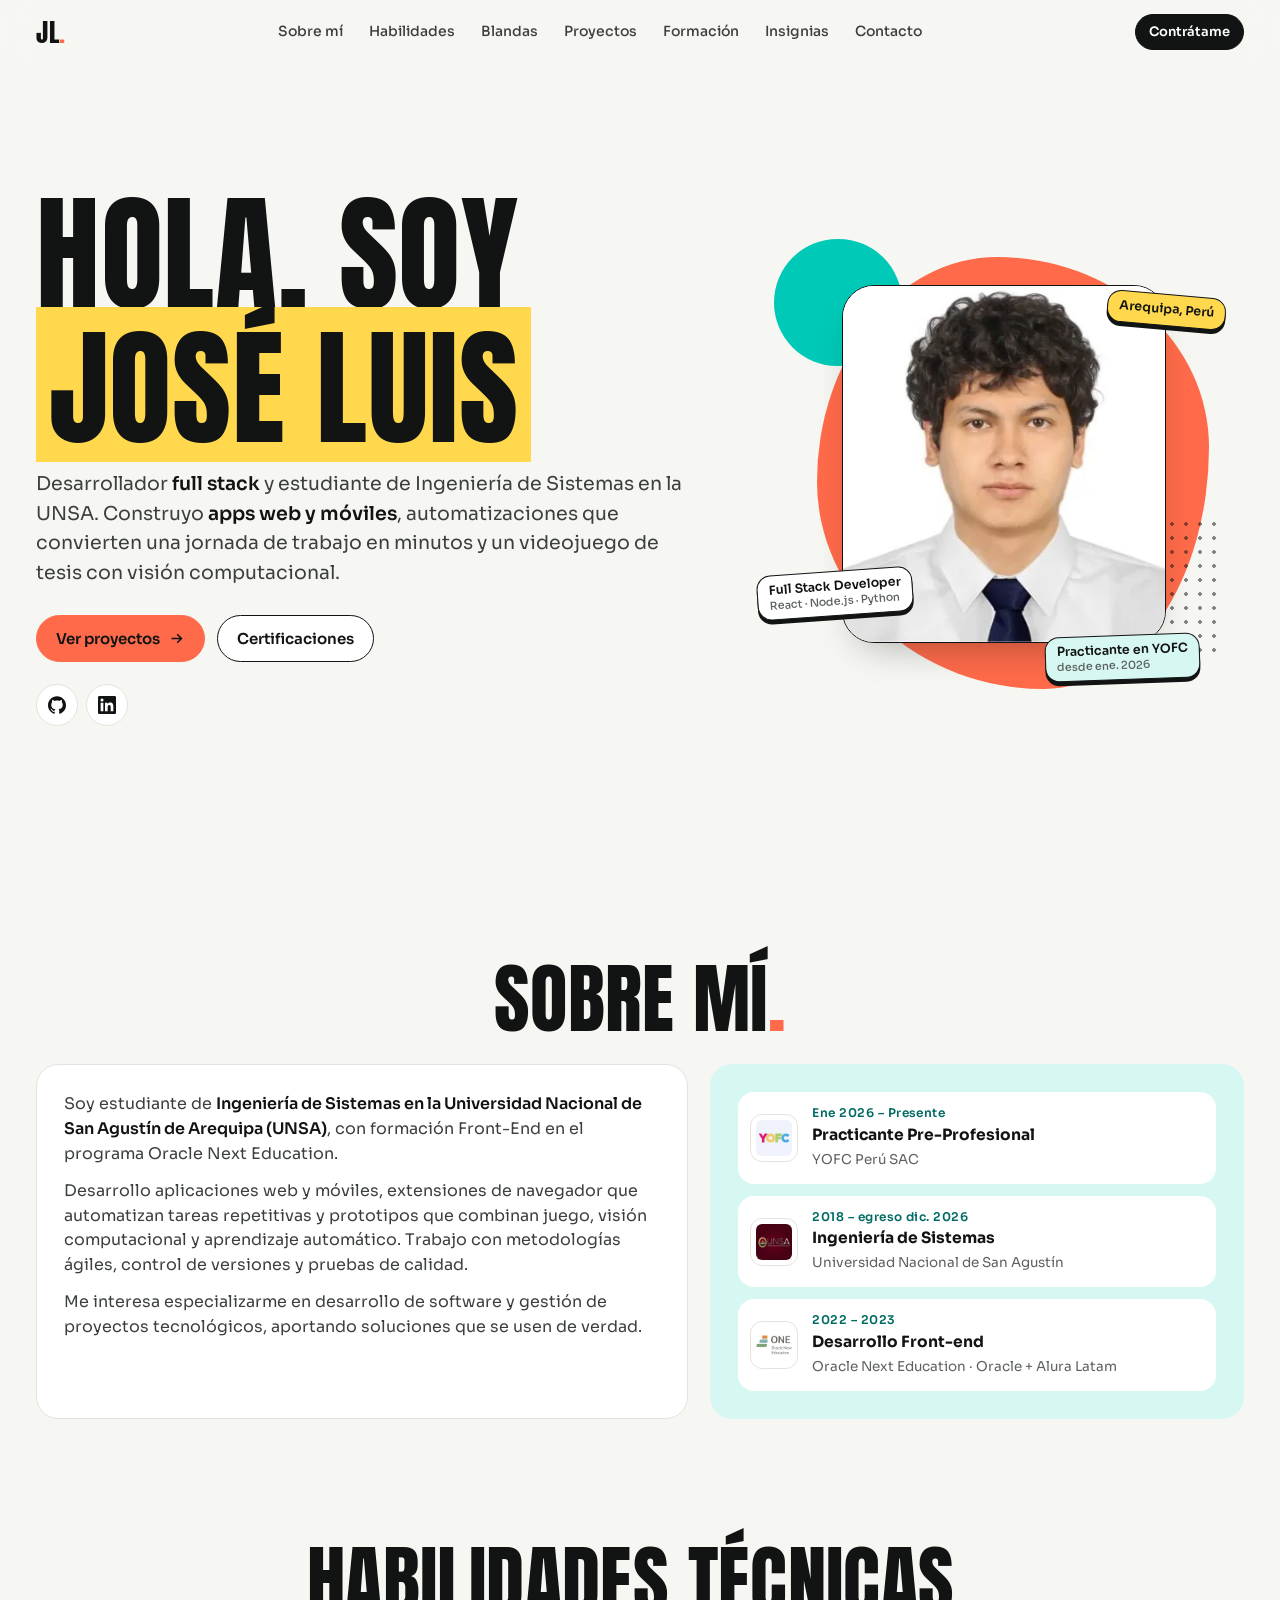
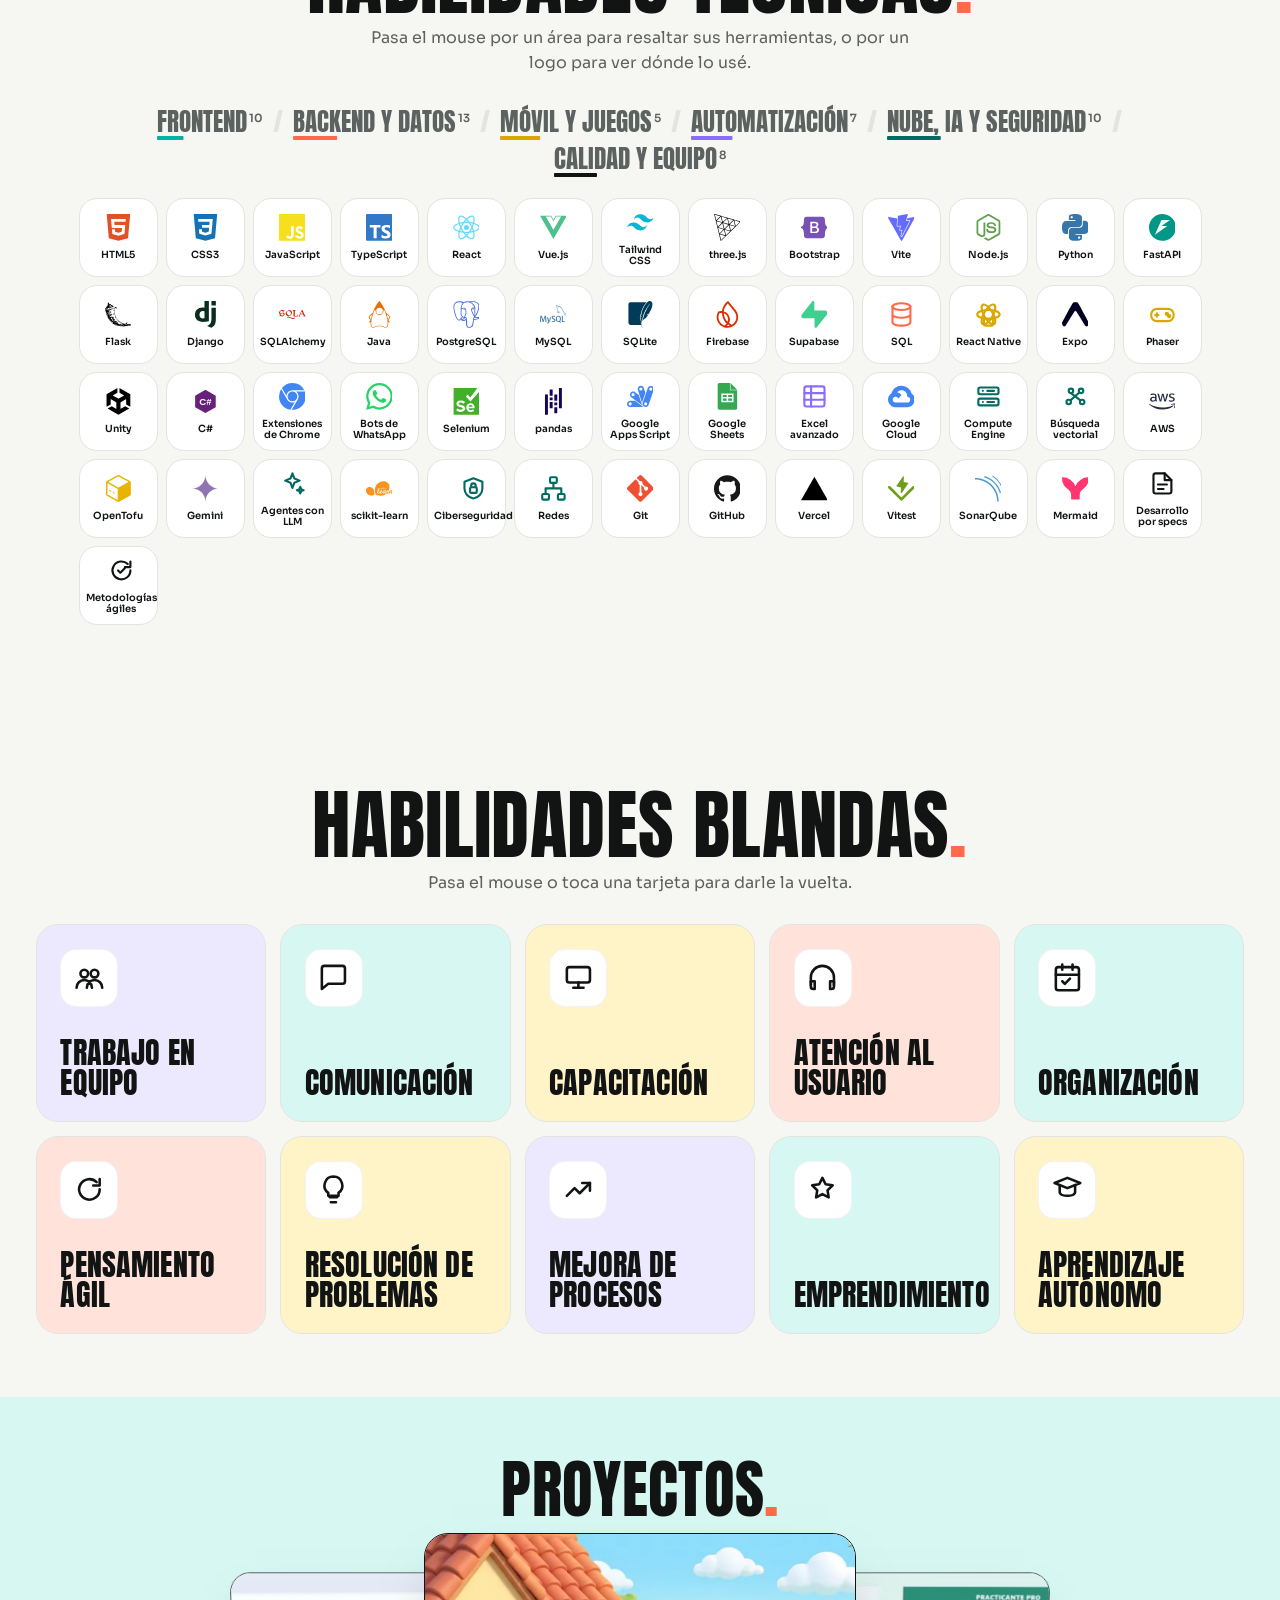
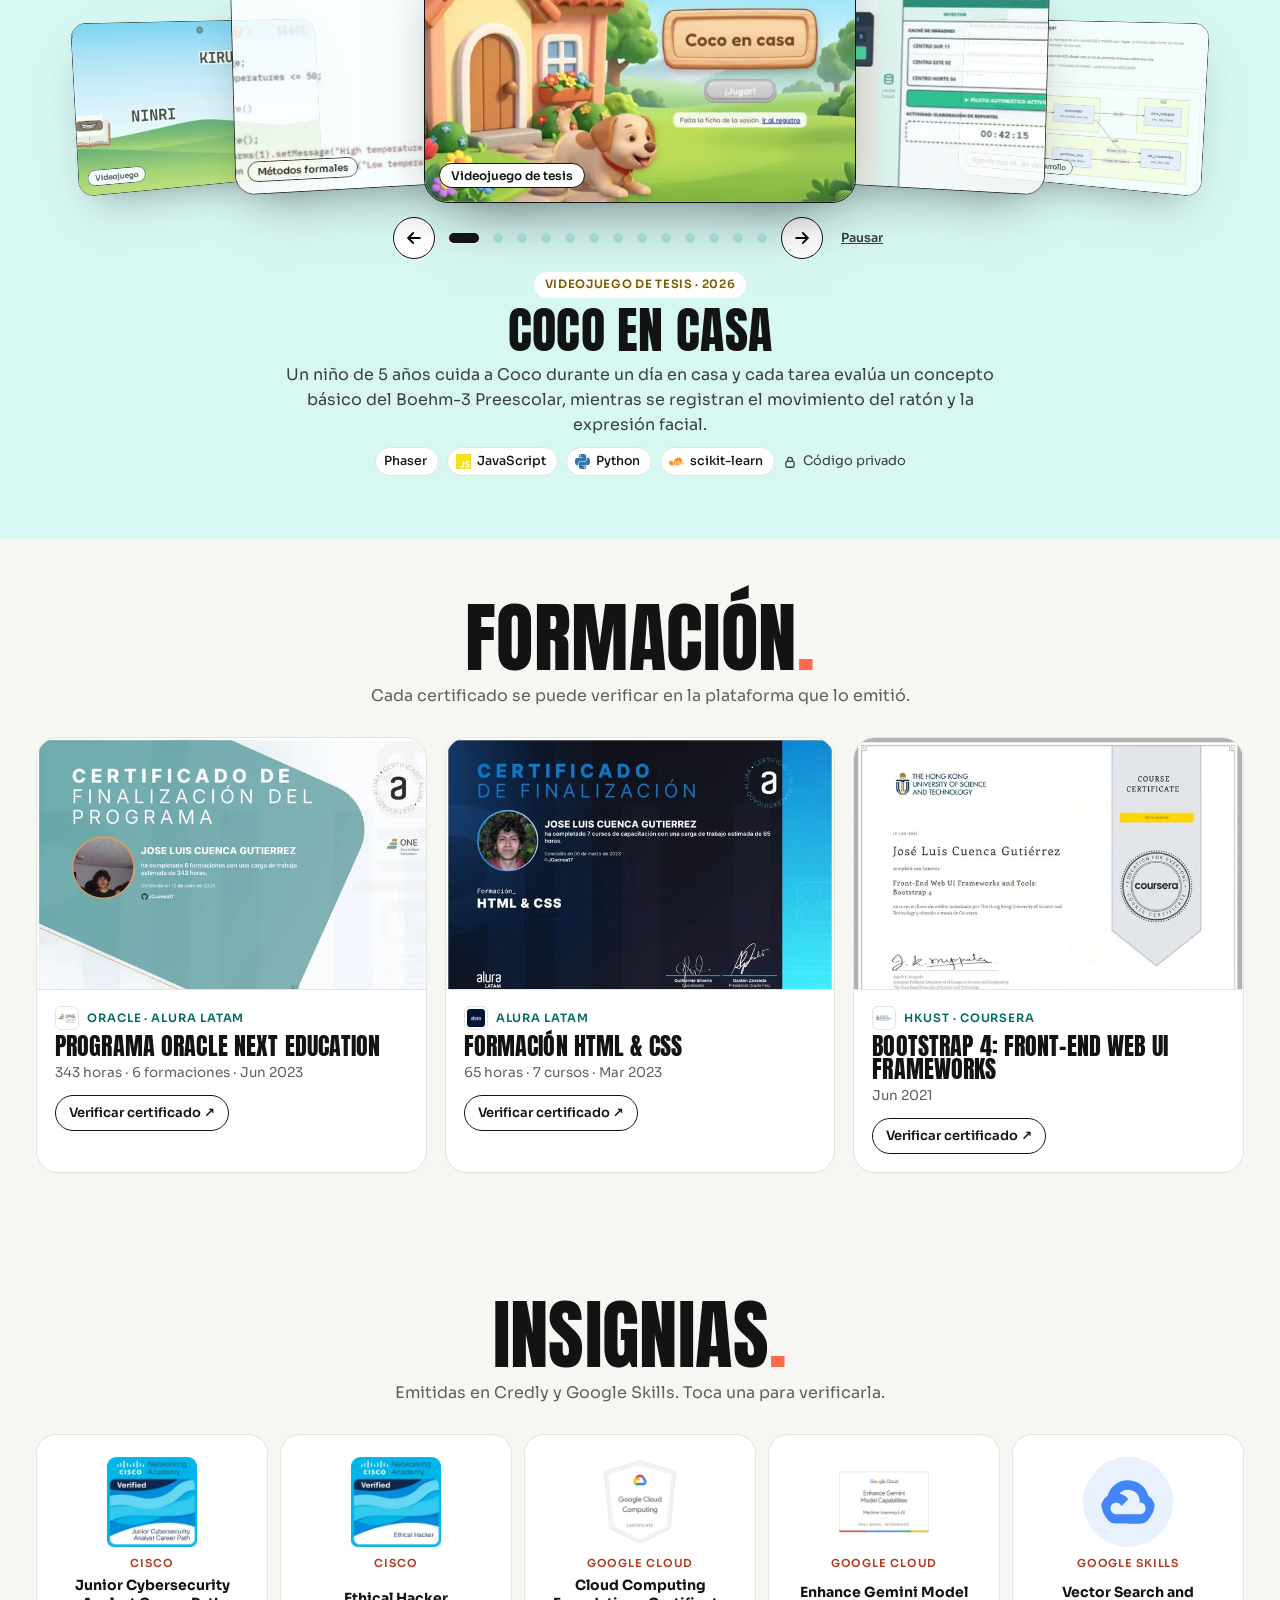
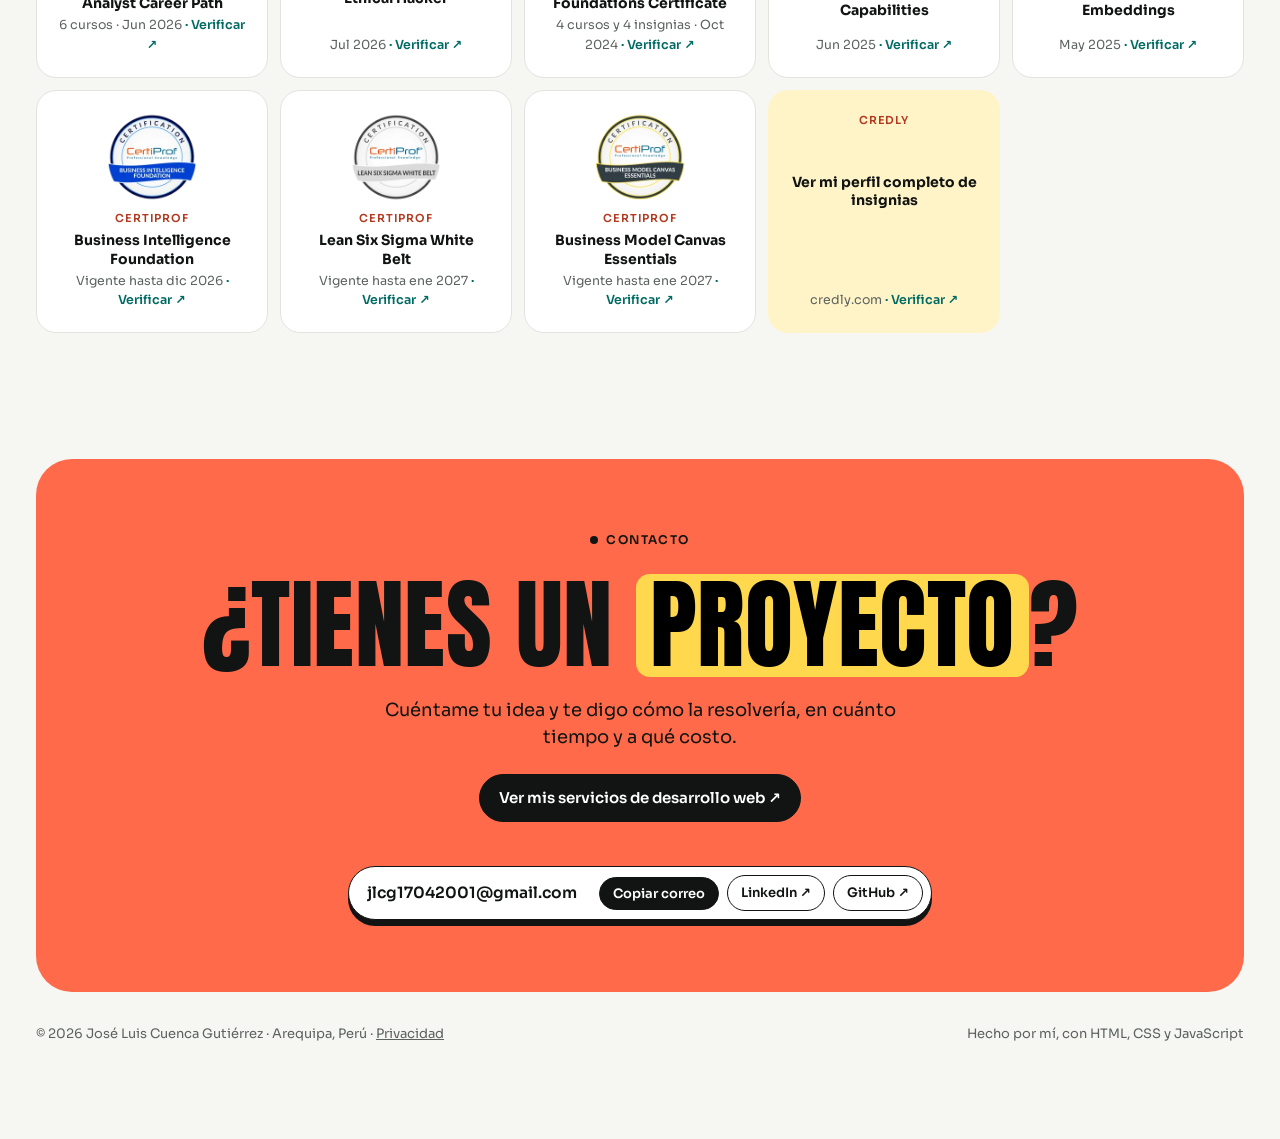
==== commit 77637581: "Agrega política de privacidad, página 404 y analítica - Política de privacidad (Ley 29733) enlazada " ====
--- a/index.html
+++ b/index.html
@@ -30,6 +30,8 @@
 <link rel="preload" as="font" type="font/woff2" href="fonts/sora-latin.woff2" crossorigin>
 <link rel="preload" as="image" href="img/webp/foto.webp" fetchpriority="high">
 <script type="application/ld+json">{"@context":"https://schema.org","@graph":[{"@type":"Person","@id":"https://portafolio-jlcg.vercel.app/#persona","name":"José Luis Cuenca Gutiérrez","givenName":"José Luis","familyName":"Cuenca Gutiérrez","url":"https://portafolio-jlcg.vercel.app/","image":"https://portafolio-jlcg.vercel.app/img/foto.jpg","jobTitle":"Desarrollador full stack","description":"Portafolio de José Luis Cuenca Gutiérrez, desarrollador full stack y estudiante de Ingeniería de Sistemas (UNSA) en Arequipa, Perú: apps web y móviles, automatización y un videojuego de tesis con visión computacional.","address":{"@type":"PostalAddress","addressLocality":"Arequipa","addressCountry":"PE"},"alumniOf":[{"@type":"CollegeOrUniversity","name":"Universidad Nacional de San Agustín de Arequipa"},{"@type":"EducationalOrganization","name":"Oracle Next Education"}],"knowsAbout":["AWS","Agentes con LLM","Bootstrap","Bots de WhatsApp","Búsqueda vectorial","C#","CSS3","Ciberseguridad","Compute Engine","Desarrollo por specs","Django","Excel avanzado","Expo","Extensiones de Chrome","FastAPI","Firebase","Flask","Gemini","Git","GitHub","Google Apps Script","Google Cloud","Google Sheets","HTML5","Java","JavaScript","Mermaid","Metodologías ágiles","MySQL","Node.js","OpenTofu","Phaser","PostgreSQL","Python","React","React Native","Redes","SQL","SQLAlchemy","SQLite","Selenium","SonarQube","Supabase","Tailwind CSS","TypeScript","Unity","Vercel","Vite","Vitest","Vue.js","pandas","scikit-learn","three.js"],"hasCredential":[{"@type":"EducationalOccupationalCredential","name":"Junior Cybersecurity Analyst Career Path","credentialCategory":"badge","recognizedBy":{"@type":"Organization","name":"Cisco"},"url":"https://www.credly.com/badges/369cdb0b-c936-4251-bd66-2152b1489bf9"},{"@type":"EducationalOccupationalCredential","name":"Ethical Hacker","credentialCategory":"badge","recognizedBy":{"@type":"Organization","name":"Cisco"},"url":"https://www.credly.com/badges/56772191-33e6-493e-90e0-cc97467ff673"},{"@type":"EducationalOccupationalCredential","name":"Cloud Computing Foundations Certificate","credentialCategory":"badge","recognizedBy":{"@type":"Organization","name":"Google Cloud"},"url":"https://www.credly.com/badges/2c95cb8d-9295-4edd-a451-f839164e2302"},{"@type":"EducationalOccupationalCredential","name":"Enhance Gemini Model Capabilities","credentialCategory":"badge","recognizedBy":{"@type":"Organization","name":"Google Cloud"},"url":"https://www.credly.com/badges/495271e6-168e-4bf1-82bf-946aa1c10a76"},{"@type":"EducationalOccupationalCredential","name":"Vector Search and Embeddings","credentialCategory":"badge","recognizedBy":{"@type":"Organization","name":"Google Skills"},"url":"https://www.skills.google/public_profiles/4c8ed5f6-a298-4156-b03f-d65f3c3f3628"},{"@type":"EducationalOccupationalCredential","name":"Business Intelligence Foundation","credentialCategory":"badge","recognizedBy":{"@type":"Organization","name":"CertiProf"},"url":"https://www.credly.com/badges/a8d76dd3-d103-42a3-ba43-175ba28d6731"},{"@type":"EducationalOccupationalCredential","name":"Lean Six Sigma White Belt","credentialCategory":"badge","recognizedBy":{"@type":"Organization","name":"CertiProf"},"url":"https://www.credly.com/badges/ead16255-3e78-4bb9-9064-6133792cdda7"},{"@type":"EducationalOccupationalCredential","name":"Business Model Canvas Essentials","credentialCategory":"badge","recognizedBy":{"@type":"Organization","name":"CertiProf"},"url":"https://www.credly.com/badges/e5fb7c4d-25f6-4e69-a45d-2cad78bd7a98"}],"sameAs":["https://github.com/JCuenca17","https://www.linkedin.com/in/josecuencag/","https://portafoliofreelance-jlcg.vercel.app/","https://www.credly.com/users/jose-luis-cuenca-gutierrez","https://abduzcan17.itch.io/"]},{"@type":"ProfilePage","@id":"https://portafolio-jlcg.vercel.app/#pagina","url":"https://portafolio-jlcg.vercel.app/","name":"José Luis Cuenca | Desarrollador full stack en Arequipa · Portafolio","inLanguage":"es-PE","mainEntity":{"@id":"https://portafolio-jlcg.vercel.app/#persona"},"dateModified":"2026-11-04","primaryImageOfPage":"https://portafolio-jlcg.vercel.app/og.jpg"},{"@type":"ItemList","name":"Proyectos","itemListElement":[{"@type":"ListItem","position":1,"item":{"@type":"CreativeWork","name":"Coco en casa","description":"Un niño de 5 años cuida a Coco durante un día en casa y cada tarea evalúa un concepto básico del Boehm-3 Preescolar, mientras se registran el movimiento del ratón y la expresión facial."}},{"@type":"ListItem","position":2,"item":{"@type":"CreativeWork","name":"PracticantePro","description":"Bot que recoge las fotos de evidencia de los grupos de WhatsApp y las carga por lote en el sistema de registro, monitor que cruza aperturas, visitas y uso de internet de cada centro, y avisos en serie a los encargados."}},{"@type":"ListItem","position":3,"item":{"@type":"CreativeWork","name":"Agente IaC","description":"A partir de un requerimiento en lenguaje natural, un LLM diseña la infraestructura cloud en JSON. De ese diseño salen el diagrama para que una persona lo revise y el código OpenTofu, que se valida por capas y se despliega en un emulador de AWS."}},{"@type":"ListItem","position":4,"item":{"@type":"CreativeWork","name":"UNSA Market","description":"App Android para comprar y vender entre estudiantes, con acceso institucional y reputación del vendedor."}},{"@type":"ListItem","position":5,"item":{"@type":"CreativeWork","name":"The Haus","description":"Reserva de puestos de coworking directamente sobre un plano 3D del local, con descuentos por volumen."}},{"@type":"ListItem","position":6,"item":{"@type":"CreativeWork","name":"Portal Hack4Edu","description":"Portal de entregas y panel del jurado del hackathon Hack4Edu UNSA 2026. La API está en Google Apps Script y guarda todo en Google Sheets y Drive."}},{"@type":"ListItem","position":7,"item":{"@type":"CreativeWork","name":"AgroPredic","description":"Estima cuántos kilos conviene producir de palta, mango y arándano según las ventas históricas, ajustando por clima (El Niño, La Niña, olas de calor)."}},{"@type":"ListItem","position":8,"item":{"@type":"CreativeWork","name":"Tienda Solidaria","description":"Tienda para organizaciones sociales con dos proveedores como nodos independientes, cada uno con su API y su base de datos; el frontend habla con ambos a la vez."}},{"@type":"ListItem","position":9,"item":{"@type":"CreativeWork","name":"Servicios de desarrollo web","description":"Landing de mis servicios con paquetes de precio fijo, módulos opcionales y términos de trabajo claros."}},{"@type":"ListItem","position":10,"item":{"@type":"CreativeWork","name":"Landing UNSA Market","description":"Sitio promocional de la app, sin frameworks, con foco en rendimiento y diseño responsive."}},{"@type":"ListItem","position":11,"item":{"@type":"CreativeWork","name":"Maestro de Equipos","description":"Inventario de equipos de laboratorio con login, filtros combinados, borrado lógico e instalable como PWA."}},{"@type":"ListItem","position":12,"item":{"@type":"CreativeWork","name":"Yachay","description":"Juego en Unity para aprender vocabulario en quechua: atrapa la traducción correcta con la canasta."}},{"@type":"ListItem","position":13,"item":{"@type":"CreativeWork","name":"Monitoreo de temperatura","description":"Especificación formal en VDM++ de un sistema de alarmas para almacenes de congelados, publicada como artículo."}}]}]}</script>
+<script>window.va = window.va || function () { (window.vaq = window.vaq || []).push(arguments); };</script>
+<script defer src="/_vercel/insights/script.js"></script>
 <style>@font-face{font-family:"Anton";font-style:normal;font-weight:400;font-display:swap;src:url(fonts/anton-latin.woff2) format("woff2");unicode-range:U+0000-00FF,U+0131,U+0152-0153,U+02BB-02BC,U+02C6,U+02DA,U+02DC,U+0304,U+0308,U+0329,U+2000-206F,U+20AC,U+2122,U+2191,U+2193,U+2212,U+2215,U+FEFF,U+FFFD}@font-face{font-family:"Sora";font-style:normal;font-weight:400 700;font-display:swap;src:url(fonts/sora-latin.woff2) format("woff2");unicode-range:U+0000-00FF,U+0131,U+0152-0153,U+02BB-02BC,U+02C6,U+02DA,U+02DC,U+0304,U+0308,U+0329,U+2000-206F,U+20AC,U+2122,U+2191,U+2193,U+2212,U+2215,U+FEFF,U+FFFD}body{margin:0}img{max-width:100%}[hidden]{display:none!important}</style>
 </head>
 <body>
@@ -518,12 +520,12 @@
     <a class="btn dark svc" href="https://portafoliofreelance-jlcg.vercel.app/" target="_blank" rel="noopener">Ver mis servicios de desarrollo web ↗</a>
     <div class="reach"><span class="mail" id="mail">jlcg17042001@gmail.com</span><button class="btn dark sm" type="button" id="copy">Copiar correo</button><a class="btn sm" href="https://www.linkedin.com/in/josecuencag/" target="_blank" rel="noopener">LinkedIn ↗</a><a class="btn sm" href="https://github.com/JCuenca17" target="_blank" rel="noopener">GitHub ↗</a></div>
   </div>
-  <footer><span>© 2026 José Luis Cuenca Gutiérrez · Arequipa, Perú</span><span>Hecho por mí, con HTML, CSS y JavaScript</span></footer>
+  <footer><span>© 2026 José Luis Cuenca Gutiérrez · Arequipa, Perú · <a href="privacidad.html">Privacidad</a></span><span>Hecho por mí, con HTML, CSS y JavaScript</span></footer>
 </div></section>
 
 <script src="js/gsap-3.12.5.min.js"></script>
 <script>
-const ICONS = {"expo":{"d":"M0 20.084c.043.53.23 1.063.718 1.778.58.849 1.576 1.315 2.303.567.49-.505 5.794-9.776 8.35-13.29a.761.761 0 011.248 0c2.556 3.514 7.86 12.785 8.35 13.29.727.748 1.723.282 2.303-.567.57-.835.728-1.42.728-2.046 0-.426-8.26-15.798-9.092-17.078-.8-1.23-1.044-1.498-2.397-1.542h-1.032c-1.353.044-1.597.311-2.398 1.542C8.267 3.991.33 18.758 0 19.77Z","hex":"000020"},"vite":{"d":"m8.286 10.578.512-8.657a.306.306 0 0 1 .247-.282L17.377.006a.306.306 0 0 1 .353.385l-1.558 5.403a.306.306 0 0 0 .352.385l2.388-.46a.306.306 0 0 1 .332.438l-6.79 13.55-.123.19a.294.294 0 0 1-.252.14c-.177 0-.35-.152-.305-.369l1.095-5.301a.306.306 0 0 0-.388-.355l-1.433.435a.306.306 0 0 1-.389-.354l.69-3.375a.306.306 0 0 0-.37-.36l-2.32.536a.306.306 0 0 1-.374-.316zm14.976-7.926L17.284 3.74l-.544 1.887 2.077-.4a.8.8 0 0 1 .84.369.8.8 0 0 1 .034.783L12.9 19.93l-.013.025-.015.023-.122.19a.801.801 0 0 1-.672.37.826.826 0 0 1-.634-.302.8.8 0 0 1-.16-.67l1.029-4.981-1.12.34a.81.81 0 0 1-.86-.262.802.802 0 0 1-.165-.67l.63-3.08-2.027.468a.808.808 0 0 1-.768-.233.81.81 0 0 1-.217-.6l.389-6.57-7.44-1.33a.612.612 0 0 0-.64.906L11.58 23.691a.612.612 0 0 0 1.066-.004l11.26-20.135a.612.612 0 0 0-.644-.9z","hex":"646CFF"},"fastapi":{"d":"M12 .0387C5.3729.0384.0003 5.3931 0 11.9988c-.001 6.6066 5.372 11.9628 12 11.9625 6.628.0003 12.001-5.3559 12-11.9625-.0003-6.6057-5.3729-11.9604-12-11.96m-.829 5.4153h7.55l-7.5805 5.3284h5.1828L5.279 18.5436q2.9466-6.5444 5.892-13.0896","hex":"009688"},"css":{"d":"M1.5 0h21l-1.91 21.563L11.977 24l-8.565-2.438L1.5 0zm17.09 4.413L5.41 4.41l.213 2.622 10.125.002-.255 2.716h-6.64l.24 2.573h6.182l-.366 3.523-2.91.804-2.956-.81-.188-2.11h-2.61l.29 3.855L12 19.288l5.373-1.53L18.59 4.414z","hex":"1572B6"},"vuedotjs":{"d":"M24,1.61H14.06L12,5.16,9.94,1.61H0L12,22.39ZM12,14.08,5.16,2.23H9.59L12,6.41l2.41-4.18h4.43Z","hex":"4FC08D"},"sqlite":{"d":"M21.678.521c-1.032-.92-2.28-.55-3.513.544a8.71 8.71 0 0 0-.547.535c-2.109 2.237-4.066 6.38-4.674 9.544.237.48.422 1.093.544 1.561a13.044 13.044 0 0 1 .164.703s-.019-.071-.096-.296l-.05-.146a1.689 1.689 0 0 0-.033-.08c-.138-.32-.518-.995-.686-1.289-.143.423-.27.818-.376 1.176.484.884.778 2.4.778 2.4s-.025-.099-.147-.442c-.107-.303-.644-1.244-.772-1.464-.217.804-.304 1.346-.226 1.478.152.256.296.698.422 1.186.286 1.1.485 2.44.485 2.44l.017.224a22.41 22.41 0 0 0 .056 2.748c.095 1.146.273 2.13.5 2.657l.155-.084c-.334-1.038-.47-2.399-.41-3.967.09-2.398.642-5.29 1.661-8.304 1.723-4.55 4.113-8.201 6.3-9.945-1.993 1.8-4.692 7.63-5.5 9.788-.904 2.416-1.545 4.684-1.931 6.857.666-2.037 2.821-2.912 2.821-2.912s1.057-1.304 2.292-3.166c-.74.169-1.955.458-2.362.629-.6.251-.762.337-.762.337s1.945-1.184 3.613-1.72C21.695 7.9 24.195 2.767 21.678.521m-18.573.543A1.842 1.842 0 0 0 1.27 2.9v16.608a1.84 1.84 0 0 0 1.835 1.834h9.418a22.953 22.953 0 0 1-.052-2.707c-.006-.062-.011-.141-.016-.2a27.01 27.01 0 0 0-.473-2.378c-.121-.47-.275-.898-.369-1.057-.116-.197-.098-.31-.097-.432 0-.12.015-.245.037-.386a9.98 9.98 0 0 1 .234-1.045l.217-.028c-.017-.035-.014-.065-.031-.097l-.041-.381a32.8 32.8 0 0 1 .382-1.194l.2-.019c-.008-.016-.01-.038-.018-.053l-.043-.316c.63-3.28 2.587-7.443 4.8-9.791.066-.069.133-.128.198-.194Z","hex":"003B57"},"tailwindcss":{"d":"M12.001,4.8c-3.2,0-5.2,1.6-6,4.8c1.2-1.6,2.6-2.2,4.2-1.8c0.913,0.228,1.565,0.89,2.288,1.624 C13.666,10.618,15.027,12,18.001,12c3.2,0,5.2-1.6,6-4.8c-1.2,1.6-2.6,2.2-4.2,1.8c-0.913-0.228-1.565-0.89-2.288-1.624 C16.337,6.182,14.976,4.8,12.001,4.8z M6.001,12c-3.2,0-5.2,1.6-6,4.8c1.2-1.6,2.6-2.2,4.2-1.8c0.913,0.228,1.565,0.89,2.288,1.624 c1.177,1.194,2.538,2.576,5.512,2.576c3.2,0,5.2-1.6,6-4.8c-1.2,1.6-2.6,2.2-4.2,1.8c-0.913-0.228-1.565-0.89-2.288-1.624 C10.337,13.382,8.976,12,6.001,12z","hex":"06B6D4"},"googlesheets":{"d":"M11.318 12.545H7.91v-1.909h3.41v1.91zM14.728 0v6h6l-6-6zm1.363 10.636h-3.41v1.91h3.41v-1.91zm0 3.273h-3.41v1.91h3.41v-1.91zM20.727 6.5v15.864c0 .904-.732 1.636-1.636 1.636H4.909a1.636 1.636 0 0 1-1.636-1.636V1.636C3.273.732 4.005 0 4.909 0h9.318v6.5h6.5zm-3.273 2.773H6.545v7.909h10.91v-7.91zm-6.136 4.636H7.91v1.91h3.41v-1.91z","hex":"34A853"},"postgresql":{"d":"M23.5594 14.7228a.5269.5269 0 0 0-.0563-.1191c-.139-.2632-.4768-.3418-1.0074-.2321-1.6533.3411-2.2935.1312-2.5256-.0191 1.342-2.0482 2.445-4.522 3.0411-6.8297.2714-1.0507.7982-3.5237.1222-4.7316a1.5641 1.5641 0 0 0-.1509-.235C21.6931.9086 19.8007.0248 17.5099.0005c-1.4947-.0158-2.7705.3461-3.1161.4794a9.449 9.449 0 0 0-.5159-.0816 8.044 8.044 0 0 0-1.3114-.1278c-1.1822-.0184-2.2038.2642-3.0498.8406-.8573-.3211-4.7888-1.645-7.2219.0788C.9359 2.1526.3086 3.8733.4302 6.3043c.0409.818.5069 3.334 1.2423 5.7436.4598 1.5065.9387 2.7019 1.4334 3.582.553.9942 1.1259 1.5933 1.7143 1.7895.4474.1491 1.1327.1441 1.8581-.7279.8012-.9635 1.5903-1.8258 1.9446-2.2069.4351.2355.9064.3625 1.39.3772a.0569.0569 0 0 0 .0004.0041 11.0312 11.0312 0 0 0-.2472.3054c-.3389.4302-.4094.5197-1.5002.7443-.3102.064-1.1344.2339-1.1464.8115-.0025.1224.0329.2309.0919.3268.2269.4231.9216.6097 1.015.6331 1.3345.3335 2.5044.092 3.3714-.6787-.017 2.231.0775 4.4174.3454 5.0874.2212.5529.7618 1.9045 2.4692 1.9043.2505 0 .5263-.0291.8296-.0941 1.7819-.3821 2.5557-1.1696 2.855-2.9059.1503-.8707.4016-2.8753.5388-4.1012.0169-.0703.0357-.1207.057-.1362.0007-.0005.0697-.0471.4272.0307a.3673.3673 0 0 0 .0443.0068l.2539.0223.0149.001c.8468.0384 1.9114-.1426 2.5312-.4308.6438-.2988 1.8057-1.0323 1.5951-1.6698zM2.371 11.8765c-.7435-2.4358-1.1779-4.8851-1.2123-5.5719-.1086-2.1714.4171-3.6829 1.5623-4.4927 1.8367-1.2986 4.8398-.5408 6.108-.13-.0032.0032-.0066.0061-.0098.0094-2.0238 2.044-1.9758 5.536-1.9708 5.7495-.0002.0823.0066.1989.0162.3593.0348.5873.0996 1.6804-.0735 2.9184-.1609 1.1504.1937 2.2764.9728 3.0892.0806.0841.1648.1631.2518.2374-.3468.3714-1.1004 1.1926-1.9025 2.1576-.5677.6825-.9597.5517-1.0886.5087-.3919-.1307-.813-.5871-1.2381-1.3223-.4796-.839-.9635-2.0317-1.4155-3.5126zm6.0072 5.0871c-.1711-.0428-.3271-.1132-.4322-.1772.0889-.0394.2374-.0902.4833-.1409 1.2833-.2641 1.4815-.4506 1.9143-1.0002.0992-.126.2116-.2687.3673-.4426a.3549.3549 0 0 0 .0737-.1298c.1708-.1513.2724-.1099.4369-.0417.156.0646.3078.26.3695.4752.0291.1016.0619.2945-.0452.4444-.9043 1.2658-2.2216 1.2494-3.1676 1.0128zm2.094-3.988-.0525.141c-.133.3566-.2567.6881-.3334 1.003-.6674-.0021-1.3168-.2872-1.8105-.8024-.6279-.6551-.9131-1.5664-.7825-2.5004.1828-1.3079.1153-2.4468.079-3.0586-.005-.0857-.0095-.1607-.0122-.2199.2957-.2621 1.6659-.9962 2.6429-.7724.4459.1022.7176.4057.8305.928.5846 2.7038.0774 3.8307-.3302 4.7363-.084.1866-.1633.3629-.2311.5454zm7.3637 4.5725c-.0169.1768-.0358.376-.0618.5959l-.146.4383a.3547.3547 0 0 0-.0182.1077c-.0059.4747-.054.6489-.115.8693-.0634.2292-.1353.4891-.1794 1.0575-.11 1.4143-.8782 2.2267-2.4172 2.5565-1.5155.3251-1.7843-.4968-2.0212-1.2217a6.5824 6.5824 0 0 0-.0769-.2266c-.2154-.5858-.1911-1.4119-.1574-2.5551.0165-.5612-.0249-1.9013-.3302-2.6462.0044-.2932.0106-.5909.019-.8918a.3529.3529 0 0 0-.0153-.1126 1.4927 1.4927 0 0 0-.0439-.208c-.1226-.4283-.4213-.7866-.7797-.9351-.1424-.059-.4038-.1672-.7178-.0869.067-.276.1831-.5875.309-.9249l.0529-.142c.0595-.16.134-.3257.213-.5012.4265-.9476 1.0106-2.2453.3766-5.1772-.2374-1.0981-1.0304-1.6343-2.2324-1.5098-.7207.0746-1.3799.3654-1.7088.5321a5.6716 5.6716 0 0 0-.1958.1041c.0918-1.1064.4386-3.1741 1.7357-4.4823a4.0306 4.0306 0 0 1 .3033-.276.3532.3532 0 0 0 .1447-.0644c.7524-.5706 1.6945-.8506 2.802-.8325.4091.0067.8017.0339 1.1742.081 1.939.3544 3.2439 1.4468 4.0359 2.3827.8143.9623 1.2552 1.9315 1.4312 2.4543-1.3232-.1346-2.2234.1268-2.6797.779-.9926 1.4189.543 4.1729 1.2811 5.4964.1353.2426.2522.4522.2889.5413.2403.5825.5515.9713.7787 1.2552.0696.087.1372.1714.1885.245-.4008.1155-1.1208.3825-1.0552 1.717-.0123.1563-.0423.4469-.0834.8148-.0461.2077-.0702.4603-.0994.7662zm.8905-1.6211c-.0405-.8316.2691-.9185.5967-1.0105a2.8566 2.8566 0 0 0 .135-.0406 1.202 1.202 0 0 0 .1342.103c.5703.3765 1.5823.4213 3.0068.1344-.2016.1769-.5189.3994-.9533.6011-.4098.1903-1.0957.333-1.7473.3636-.7197.0336-1.0859-.0807-1.1721-.151zm.5695-9.2712c-.0059.3508-.0542.6692-.1054 1.0017-.055.3576-.112.7274-.1264 1.1762-.0142.4368.0404.8909.0932 1.3301.1066.887.216 1.8003-.2075 2.7014a3.5272 3.5272 0 0 1-.1876-.3856c-.0527-.1276-.1669-.3326-.3251-.6162-.6156-1.1041-2.0574-3.6896-1.3193-4.7446.3795-.5427 1.3408-.5661 2.1781-.463zm.2284 7.0137a12.3762 12.3762 0 0 0-.0853-.1074l-.0355-.0444c.7262-1.1995.5842-2.3862.4578-3.4385-.0519-.4318-.1009-.8396-.0885-1.2226.0129-.4061.0666-.7543.1185-1.0911.0639-.415.1288-.8443.1109-1.3505.0134-.0531.0188-.1158.0118-.1902-.0457-.4855-.5999-1.938-1.7294-3.253-.6076-.7073-1.4896-1.4972-2.6889-2.0395.5251-.1066 1.2328-.2035 2.0244-.1859 2.0515.0456 3.6746.8135 4.8242 2.2824a.908.908 0 0 1 .0667.1002c.7231 1.3556-.2762 6.2751-2.9867 10.5405zm-8.8166-6.1162c-.025.1794-.3089.4225-.6211.4225a.5821.5821 0 0 1-.0809-.0056c-.1873-.026-.3765-.144-.5059-.3156-.0458-.0605-.1203-.178-.1055-.2844.0055-.0401.0261-.0985.0925-.1488.1182-.0894.3518-.1226.6096-.0867.3163.0441.6426.1938.6113.4186zm7.9305-.4114c.0111.0792-.049.201-.1531.3102-.0683.0717-.212.1961-.4079.2232a.5456.5456 0 0 1-.075.0052c-.2935 0-.5414-.2344-.5607-.3717-.024-.1765.2641-.3106.5611-.352.297-.0414.6111.0088.6356.1851z","hex":"4169E1"},"javascript":{"d":"M0 0h24v24H0V0zm22.034 18.276c-.175-1.095-.888-2.015-3.003-2.873-.736-.345-1.554-.585-1.797-1.14-.091-.33-.105-.51-.046-.705.15-.646.915-.84 1.515-.66.39.12.75.42.976.9 1.034-.676 1.034-.676 1.755-1.125-.27-.42-.404-.601-.586-.78-.63-.705-1.469-1.065-2.834-1.034l-.705.089c-.676.165-1.32.525-1.71 1.005-1.14 1.291-.811 3.541.569 4.471 1.365 1.02 3.361 1.244 3.616 2.205.24 1.17-.87 1.545-1.966 1.41-.811-.18-1.26-.586-1.755-1.336l-1.83 1.051c.21.48.45.689.81 1.109 1.74 1.756 6.09 1.666 6.871-1.004.029-.09.24-.705.074-1.65l.046.067zm-8.983-7.245h-2.248c0 1.938-.009 3.864-.009 5.805 0 1.232.063 2.363-.138 2.711-.33.689-1.18.601-1.566.48-.396-.196-.597-.466-.83-.855-.063-.105-.11-.196-.127-.196l-1.825 1.125c.305.63.75 1.172 1.324 1.517.855.51 2.004.675 3.207.405.783-.226 1.458-.691 1.811-1.411.51-.93.402-2.07.397-3.346.012-2.054 0-4.109 0-6.179l.004-.056z","hex":"F7DF1E"},"github":{"d":"M12 .297c-6.63 0-12 5.373-12 12 0 5.303 3.438 9.8 8.205 11.385.6.113.82-.258.82-.577 0-.285-.01-1.04-.015-2.04-3.338.724-4.042-1.61-4.042-1.61C4.422 18.07 3.633 17.7 3.633 17.7c-1.087-.744.084-.729.084-.729 1.205.084 1.838 1.236 1.838 1.236 1.07 1.835 2.809 1.305 3.495.998.108-.776.417-1.305.76-1.605-2.665-.3-5.466-1.332-5.466-5.93 0-1.31.465-2.38 1.235-3.22-.135-.303-.54-1.523.105-3.176 0 0 1.005-.322 3.3 1.23.96-.267 1.98-.399 3-.405 1.02.006 2.04.138 3 .405 2.28-1.552 3.285-1.23 3.285-1.23.645 1.653.24 2.873.12 3.176.765.84 1.23 1.91 1.23 3.22 0 4.61-2.805 5.625-5.475 5.92.42.36.81 1.096.81 2.22 0 1.606-.015 2.896-.015 3.286 0 .315.21.69.825.57C20.565 22.092 24 17.592 24 12.297c0-6.627-5.373-12-12-12","hex":"181717"},"googlecloud":{"d":"M12.19 2.38a9.344 9.344 0 0 0-9.234 6.893c.053-.02-.055.013 0 0-3.875 2.551-3.922 8.11-.247 10.941l.006-.007-.007.03a6.717 6.717 0 0 0 4.077 1.356h5.173l.03.03h5.192c6.687.053 9.376-8.605 3.835-12.35a9.365 9.365 0 0 0-2.821-4.552l-.043.043.006-.05A9.344 9.344 0 0 0 12.19 2.38zm-.358 4.146c1.244-.04 2.518.368 3.486 1.15a5.186 5.186 0 0 1 1.862 4.078v.518c3.53-.07 3.53 5.262 0 5.193h-5.193l-.008.009v-.04H6.785a2.59 2.59 0 0 1-1.067-.23h.001a2.597 2.597 0 1 1 3.437-3.437l3.013-3.012A6.747 6.747 0 0 0 8.11 8.24c.018-.01.04-.026.054-.023a5.186 5.186 0 0 1 3.67-1.69z","hex":"4285F4"},"django":{"d":"M11.146 0h3.924v18.166c-2.013.382-3.491.535-5.096.535-4.791 0-7.288-2.166-7.288-6.32 0-4.002 2.65-6.6 6.753-6.6.637 0 1.121.05 1.707.203zm0 9.143a3.894 3.894 0 00-1.325-.204c-1.988 0-3.134 1.223-3.134 3.365 0 2.09 1.096 3.236 3.109 3.236.433 0 .79-.025 1.35-.102V9.142zM21.314 6.06v9.098c0 3.134-.229 4.638-.917 5.937-.637 1.249-1.478 2.039-3.211 2.905l-3.644-1.733c1.733-.815 2.574-1.53 3.109-2.625.561-1.121.739-2.421.739-5.835V6.059h3.924zM17.39.021h3.924v4.026H17.39z","hex":"092E20"},"googlechrome":{"d":"M12 0C8.21 0 4.831 1.757 2.632 4.501l3.953 6.848A5.454 5.454 0 0 1 12 6.545h10.691A12 12 0 0 0 12 0zM1.931 5.47A11.943 11.943 0 0 0 0 12c0 6.012 4.42 10.991 10.189 11.864l3.953-6.847a5.45 5.45 0 0 1-6.865-2.29zm13.342 2.166a5.446 5.446 0 0 1 1.45 7.09l.002.001h-.002l-5.344 9.257c.206.01.413.016.621.016 6.627 0 12-5.373 12-12 0-1.54-.29-3.011-.818-4.364zM12 16.364a4.364 4.364 0 1 1 0-8.728 4.364 4.364 0 0 1 0 8.728Z","hex":"4285F4"},"supabase":{"d":"M11.9 1.036c-.015-.986-1.26-1.41-1.874-.637L.764 12.05C-.33 13.427.65 15.455 2.409 15.455h9.579l.113 7.51c.014.985 1.259 1.408 1.873.636l9.262-11.653c1.093-1.375.113-3.403-1.645-3.403h-9.642z","hex":"3FCF8E"},"typescript":{"d":"M1.125 0C.502 0 0 .502 0 1.125v21.75C0 23.498.502 24 1.125 24h21.75c.623 0 1.125-.502 1.125-1.125V1.125C24 .502 23.498 0 22.875 0zm17.363 9.75c.612 0 1.154.037 1.627.111a6.38 6.38 0 0 1 1.306.34v2.458a3.95 3.95 0 0 0-.643-.361 5.093 5.093 0 0 0-.717-.26 5.453 5.453 0 0 0-1.426-.2c-.3 0-.573.028-.819.086a2.1 2.1 0 0 0-.623.242c-.17.104-.3.229-.393.374a.888.888 0 0 0-.14.49c0 .196.053.373.156.529.104.156.252.304.443.444s.423.276.696.41c.273.135.582.274.926.416.47.197.892.407 1.266.628.374.222.695.473.963.753.268.279.472.598.614.957.142.359.214.776.214 1.253 0 .657-.125 1.21-.373 1.656a3.033 3.033 0 0 1-1.012 1.085 4.38 4.38 0 0 1-1.487.596c-.566.12-1.163.18-1.79.18a9.916 9.916 0 0 1-1.84-.164 5.544 5.544 0 0 1-1.512-.493v-2.63a5.033 5.033 0 0 0 3.237 1.2c.333 0 .624-.03.872-.09.249-.06.456-.144.623-.25.166-.108.29-.234.373-.38a1.023 1.023 0 0 0-.074-1.089 2.12 2.12 0 0 0-.537-.5 5.597 5.597 0 0 0-.807-.444 27.72 27.72 0 0 0-1.007-.436c-.918-.383-1.602-.852-2.053-1.405-.45-.553-.676-1.222-.676-2.005 0-.614.123-1.141.369-1.582.246-.441.58-.804 1.004-1.089a4.494 4.494 0 0 1 1.47-.629 7.536 7.536 0 0 1 1.77-.201zm-15.113.188h9.563v2.166H9.506v9.646H6.789v-9.646H3.375z","hex":"3178C6"},"vitest":{"d":"M13.74024 1.05293a.49504.49504 0 0 0-.1569.02512.49338.49338 0 0 0-.25056.1876L7.59513 9.56159a.4895.4895 0 0 0-.08373.22327.48846.48846 0 0 0 .03163.23629.4893.4893 0 0 0 .13985.19319.4927.4927 0 0 0 .2149.10481l3.70685.78609-.22947 4.58007a.48834.48834 0 0 0 .08466.30017.49205.49205 0 0 0 .24931.18854c.10157.03398.21174.03444.3135.00064a.49387.49387 0 0 0 .25056-.18761l5.73735-8.29594a.4884.4884 0 0 0 .08404-.22327c.009-.08015-.0016-.16137-.03163-.23629a.48835.48835 0 0 0-.13985-.19319.49318.49318 0 0 0-.2149-.1048l-3.70686-.7861.22947-4.58008a.48802.48802 0 0 0-.08466-.30017.4913.4913 0 0 0-.24931-.18853.49439.49439 0 0 0-.1566-.02574zM1.15697 9.78795c-.30647.0012-.60009.12378-.81679.34048a1.16107 1.16107 0 0 0-.34017.81648 1.162 1.162 0 0 0 .33366.81957l10.84241 10.8421a1.15762 1.15762 0 0 0 .37677.25211 1.1583 1.1583 0 0 0 .44467.08838c.00084 0 .0016-.00031.0025-.00031.00073 0 .0014.00031.0022.00031a1.15827 1.15827 0 0 0 .44467-.08838 1.15731 1.15731 0 0 0 .37677-.2521l10.84236-10.8421a1.16272 1.16272 0 0 0 .33397-.81958c-.0013-.30647-.12376-.59976-.34048-.81648a1.1616 1.1616 0 0 0-.81679-.34048 1.16114 1.16114 0 0 0-.81926.33366l-5.4012 5.4009c-.0078.0074-.01718.01255-.02482.02015L12 20.14011l-4.59776-4.59745c-.0074-.0074-.01659-.01238-.02419-.01954l-5.4015-5.40151a1.162 1.162 0 0 0-.81958-.33366Z","hex":"6E9F18"},"whatsapp":{"d":"M17.472 14.382c-.297-.149-1.758-.867-2.03-.967-.273-.099-.471-.148-.67.15-.197.297-.767.966-.94 1.164-.173.199-.347.223-.644.075-.297-.15-1.255-.463-2.39-1.475-.883-.788-1.48-1.761-1.653-2.059-.173-.297-.018-.458.13-.606.134-.133.298-.347.446-.52.149-.174.198-.298.298-.497.099-.198.05-.371-.025-.52-.075-.149-.669-1.612-.916-2.207-.242-.579-.487-.5-.669-.51-.173-.008-.371-.01-.57-.01-.198 0-.52.074-.792.372-.272.297-1.04 1.016-1.04 2.479 0 1.462 1.065 2.875 1.213 3.074.149.198 2.096 3.2 5.077 4.487.709.306 1.262.489 1.694.625.712.227 1.36.195 1.871.118.571-.085 1.758-.719 2.006-1.413.248-.694.248-1.289.173-1.413-.074-.124-.272-.198-.57-.347m-5.421 7.403h-.004a9.87 9.87 0 01-5.031-1.378l-.361-.214-3.741.982.998-3.648-.235-.374a9.86 9.86 0 01-1.51-5.26c.001-5.45 4.436-9.884 9.888-9.884 2.64 0 5.122 1.03 6.988 2.898a9.825 9.825 0 012.893 6.994c-.003 5.45-4.437 9.884-9.885 9.884m8.413-18.297A11.815 11.815 0 0012.05 0C5.495 0 .16 5.335.157 11.892c0 2.096.547 4.142 1.588 5.945L.057 24l6.305-1.654a11.882 11.882 0 005.683 1.448h.005c6.554 0 11.89-5.335 11.893-11.893a11.821 11.821 0 00-3.48-8.413Z","hex":"25D366"},"mysql":{"d":"M16.405 5.501c-.115 0-.193.014-.274.033v.013h.014c.054.104.146.18.214.273.054.107.1.214.154.32l.014-.015c.094-.066.14-.172.14-.333-.04-.047-.046-.094-.08-.14-.04-.067-.126-.1-.18-.153zM5.77 18.695h-.927a50.854 50.854 0 00-.27-4.41h-.008l-1.41 4.41H2.45l-1.4-4.41h-.01a72.892 72.892 0 00-.195 4.41H0c.055-1.966.192-3.81.41-5.53h1.15l1.335 4.064h.008l1.347-4.064h1.095c.242 2.015.384 3.86.428 5.53zm4.017-4.08c-.378 2.045-.876 3.533-1.492 4.46-.482.716-1.01 1.073-1.583 1.073-.153 0-.34-.046-.566-.138v-.494c.11.017.24.026.386.026.268 0 .483-.075.647-.222.197-.18.295-.382.295-.605 0-.155-.077-.47-.23-.944L6.23 14.615h.91l.727 2.36c.164.536.233.91.205 1.123.4-1.064.678-2.227.835-3.483zm12.325 4.08h-2.63v-5.53h.885v4.85h1.745zm-3.32.135l-1.016-.5c.09-.076.177-.158.255-.25.433-.506.648-1.258.648-2.253 0-1.83-.718-2.746-2.155-2.746-.704 0-1.254.232-1.65.697-.43.508-.646 1.256-.646 2.245 0 .972.19 1.686.574 2.14.35.41.877.615 1.583.615.264 0 .506-.033.725-.098l1.325.772.36-.622zM15.5 17.588c-.225-.36-.337-.94-.337-1.736 0-1.393.424-2.09 1.27-2.09.443 0 .77.167.977.5.224.362.336.936.336 1.723 0 1.404-.424 2.108-1.27 2.108-.445 0-.77-.167-.978-.5zm-1.658-.425c0 .47-.172.856-.516 1.156-.344.3-.803.45-1.384.45-.543 0-1.064-.172-1.573-.515l.237-.476c.438.22.833.328 1.19.328.332 0 .593-.073.783-.22a.754.754 0 00.3-.615c0-.33-.23-.61-.648-.845-.388-.213-1.163-.657-1.163-.657-.422-.307-.632-.636-.632-1.177 0-.45.157-.81.47-1.085.315-.278.72-.415 1.22-.415.512 0 .98.136 1.4.41l-.213.476a2.726 2.726 0 00-1.064-.23c-.283 0-.502.068-.654.206a.685.685 0 00-.248.524c0 .328.234.61.666.85.393.215 1.187.67 1.187.67.433.305.648.63.648 1.168zm9.382-5.852c-.535-.014-.95.04-1.297.188-.1.04-.26.04-.274.167.055.053.063.14.11.214.08.134.218.313.346.407.14.11.28.216.427.31.26.16.555.255.81.416.145.094.293.213.44.313.073.05.12.14.214.172v-.02c-.046-.06-.06-.147-.105-.214-.067-.067-.134-.127-.2-.193a3.223 3.223 0 00-.695-.675c-.214-.146-.682-.35-.77-.595l-.013-.014c.146-.013.32-.066.46-.106.227-.06.435-.047.67-.106.106-.027.213-.06.32-.094v-.06c-.12-.12-.21-.283-.334-.395a8.867 8.867 0 00-1.104-.823c-.21-.134-.476-.22-.697-.334-.08-.04-.214-.06-.26-.127-.12-.146-.19-.34-.275-.514a17.69 17.69 0 01-.547-1.163c-.12-.262-.193-.523-.34-.763-.69-1.137-1.437-1.826-2.586-2.5-.247-.14-.543-.2-.856-.274-.167-.008-.334-.02-.5-.027-.11-.047-.216-.174-.31-.235-.38-.24-1.364-.76-1.644-.072-.18.434.267.862.422 1.082.115.153.26.328.34.5.047.116.06.235.107.356.106.294.207.622.347.897.073.14.153.287.247.413.054.073.146.107.167.227-.094.136-.1.334-.154.5-.24.757-.146 1.693.194 2.25.107.166.362.534.703.393.3-.12.234-.5.32-.835.02-.08.007-.133.048-.187v.015c.094.188.188.367.274.555.206.328.566.668.867.895.16.12.287.328.487.402v-.02h-.015c-.043-.058-.1-.086-.154-.133a3.445 3.445 0 01-.35-.4 8.76 8.76 0 01-.747-1.218c-.11-.21-.202-.436-.29-.643-.04-.08-.04-.2-.107-.24-.1.146-.247.273-.32.453-.127.288-.14.642-.188 1.01-.027.007-.014 0-.027.014-.214-.052-.287-.274-.367-.46-.2-.475-.233-1.238-.06-1.785.047-.14.247-.582.167-.716-.042-.127-.174-.2-.247-.303a2.478 2.478 0 01-.24-.427c-.16-.374-.24-.788-.414-1.162-.08-.173-.22-.354-.334-.513-.127-.18-.267-.307-.368-.52-.033-.073-.08-.194-.027-.274.014-.054.042-.075.094-.09.088-.072.335.022.422.062.247.1.455.194.662.334.094.066.195.193.315.226h.14c.214.047.455.014.655.073.355.114.675.28.962.46a5.953 5.953 0 012.085 2.286c.08.154.115.295.188.455.14.33.313.663.455.982.14.315.275.636.476.897.1.14.502.213.682.286.133.06.34.115.46.188.23.14.454.3.67.454.11.076.443.243.463.378z","hex":"4479A1"},"opentofu":{"d":"m10.184 23.25.002-.01-.033-.017-8.388-4.611a1.6841 1.6841 0 0 1-.873-1.475V6.864c0-.614.335-1.18.873-1.476l9.424-5.18a1.6868 1.6868 0 0 1 1.622 0l8.31 4.568.022.012.006.002-.004-.001 1.09.599c.538.296.873.862.873 1.476v10.273c0 .614-.335 1.179-.873 1.475l-8.388 4.611-.03.016-1.006.553c-.505.277-1.117.277-1.622 0l-1.003-.552-.002.01Zm.603-1.158-.005-.001.012.006c.252.123.55-.055.558-.338l.001-9.147c0-.141-.078-.272-.202-.34L2.763 7.661c-.259-.142-.576.045-.576.341v9.135c0 .141.077.272.201.34l8.394 4.613.005.002Zm.556-.327Zm0 0Zm-2.539-4.802-.005.003-1.959-1.031-.003-.004c.001-.003.001-.007.001-.01.023-.305.153-.525.346-.632.194-.107.45-.101.72.041.272.143.508.397.671.691.163.293.252.628.229.935v.007ZM5.71 15.177l-.005.002-1.96-1.031-.002-.004.001-.01c.022-.304.152-.524.346-.632.194-.107.449-.101.72.042.271.143.508.396.671.69.162.294.252.628.229.935v.008Zm14.981-8.999-.003-.018a.382.382 0 0 0-.191-.25l-8.31-4.567a.3883.3883 0 0 0-.374 0L3.503 5.91c-.162.089-.226.265-.193.423l.009.007-.009-.007c.022.1.083.194.183.253l8.32 4.572c.116.064.258.064.374 0l8.321-4.573c.151-.089.212-.256.183-.407Zm-17.37.16Zm-.002.002c0-.001-.003-.003-.005-.006-.002-.002-.004-.004-.004-.003l.009.009Zm-.467-1.56-.003.002c.002.004.005.006.005.006l-.002-.008Zm.007.007c-.001.001-.002.001-.003.001h-.002l.005-.001Z","hex":"E8B400"},"googleappsscript":{"d":"M12.363 2.54a3.136 3.136 0 0 0-.376.022 2.864 2.864 0 0 0-1.589.828c-.562.58-.82 1.115-.773 1.943-.01.264.193 1.023.272 1.274 1.115 3.546 2.09 6.75 3.26 10.279.08.246.168.486.267.72.02.047.035.046.048-.004.077-.297.174-.612.29-.945.894-2.576 1.772-5.14 2.633-7.696a.345.345 0 0 0 .004-.217 163.054 163.054 0 0 0-1.49-4.572 2.603 2.603 0 0 0-.704-.933c-.55-.46-1.166-.694-1.842-.7Zm9.078.117a2.734 2.734 0 0 0-2.878 1.828l-4.576 13.289a2.734 2.734 0 0 0 1.695 3.475l.12.04a2.734 2.734 0 0 0 3.475-1.694L23.85 6.307a2.734 2.734 0 0 0-1.695-3.476c-.233-.1-.506-.124-.716-.174ZM12.375 3.96a1.396 1.396 0 1 1 0 2.791 1.395 1.395 0 0 1 0-2.79zm8.809.07a1.402 1.402 0 1 1 0 2.803 1.402 1.402 0 0 1 0-2.803zM5.419 7.605a2.853 2.853 0 0 0-.468.052 2.683 2.683 0 0 0-1.337.627 2.62 2.62 0 0 0-.924 1.833 3.808 3.808 0 0 0 0 .648 2.52 2.52 0 0 0 .673 1.52c.221.238.465.454.732.648 3.043 2.21 6.08 4.43 9.108 6.664a.78.78 0 0 0 .158.089c.03-.043.032-.098.007-.167a17.409 17.409 0 0 0-.317-1.066 532.752 532.752 0 0 1-2.02-6.251 41.91 41.91 0 0 0-.497-1.477c-.967-.849-2.078-1.6-3.023-2.302A3.848 3.848 0 0 0 6.153 7.7a2.388 2.388 0 0 0-.734-.094Zm.02 1.424a1.398 1.398 0 1 1 0 2.796 1.398 1.398 0 0 1 0-2.796zm-2.458 6.792c-.733-.006-1.375.202-1.927.622a2.72 2.72 0 0 0-.95 1.45 2.78 2.78 0 0 0-.09 1.04 2.74 2.74 0 0 0 .695 1.583c.664.578 1.26.85 2 .945 1.42-.005 2.84-.012 4.262-.02h.418c2.277-.003 4.513-.002 6.706.003.148.005.28.003.392-.01.06-.005.091-.031.092-.077a10.656 10.656 0 0 0-.834-.653 488.746 488.746 0 0 1-6.57-4.815.236.236 0 0 0-.14-.047c-1.34-.003-2.691-.01-4.054-.02zm-.19 1.418a1.402 1.402 0 1 1 0 2.803 1.402 1.402 0 0 1 0-2.803zm13.874.002a1.4 1.4 0 1 1 0 2.8 1.4 1.4 0 0 1 0-2.8z","hex":"4285F4"},"flask":{"d":"M7.172 20.36c-.914-.72-1.89-1.41-2.556-2.38-1.402-1.712-2.482-3.694-3.22-5.777-.446-1.355-.6-2.808-1.174-4.11-.602-.944.103-1.978 1.138-2.28.46-.087 1.272-.522.293-.211-.878.644-.963-.585-.063-.662.615-.082.84-.585.63-1.037-.66-.43 1.6-.903.463-1.544C1.5 1.08 4.34.835 3.64 2.285 3.473 3.4 5.624 2.08 5.125 3.368c.507.619 1.9.14 1.865 1.009.74.05.993.672 1.687.72.72.325 2.022.58 2.266 1.39-.713.566-2.364-1.165-2.443.398.215 2.31.16 4.689 1.004 6.888.4 1.332 1.37 2.38 2.244 3.418.837 1.016 1.971 1.73 3.127 2.333 1.014.478 2.107.795 3.213.994.448-.343 1.24-1.617 1.938-1.08.033.604-1.388 1.263-.067 1.196.776-.234 1.314.6 1.953-.152.588.697 2.446-.446 2.027.98-.566.364-1.392.144-1.959.646-.935-.467-1.68.418-2.715.306a19.86 19.86 0 01-3.484.29c-1.912-.15-3.865-.214-5.684-.88-1.024-.297-2.023-.881-2.924-1.464zm1.615.7c1 .432 1.978.888 3.074 1.026 1.74.24 3.537.614 5.283.274-.79-.357-1.608.14-2.395-.255-.944.203-1.957-.052-2.917-.177-1.092-.486-2.27-.82-3.291-1.452-1.277-.466.66.598 1.005.685.798.453-.877-.233-1.114-.421-.668-.375-.754-.297-.066.084.139.08.276.166.42.235zm-1.904-1.346c.97.359-.004-.682-.45-.622-.196-.341-.751-.557-.36-.74-.704.244-.737-.93-1.07-.763-.744-.235-.29-1.07-1.176-1.58-.081-.54-.882-1.008-1.138-1.822-.113-.416-.905-1.613-.418-.5.414 1.072 1.143 1.99 1.75 2.907.47.873 1.027 1.786 1.885 2.33.29.278.568.703.977.79zM4.09 16.647c.033-.146.177.317 0 0zm3.954 3.497c.215-.096-.31-.12 0 0zm.526.192c-.054-.265-.24.148 0 0zm.66.275c.312-.3-.484-.188 0 0zm1.127.63c.191-.282-.61-.107 0 0zM8.19 19.728c.487-.315-.63-.004 0 0zm.494.246c-.014-.166-.176.075 0 0zm2.47 1.542c.397.25 2.32.55 1.115.103-.2.042-2.23-.574-1.116-.103zm-3.921-3.054c-.04-.167-.616-.185 0 0zm1.15.67c.3-.21-.621-.16 0 0zm.966.593c.43-.162-.696-.163 0 0zm-2.584-1.773c.466.358 1.88.046.714-.213-.53-.283-1.727-.476-.912.17zm3.24 1.978c.193-.33-.815-.19 0 0zm-.984-.783c1.14.323-.958-.72-.281-.118l.15.068.13.05zm1.973 1.14c1.08.01-.975-.147 0 0zm-4.644-2.96c-.042-.2-.266.018 0 0zm6.47 3.985c.028-.363-.353.27 0 0zm-4.63-2.856c-.064-.191-.336-.008 0 0zm-1.738-1.254c.62-.037-.848-.273 0 0zm-2.06-1.332c-.077-.297-.674-.534 0 0zm5.407 3.435c-.114-.13-.054.028 0 0zm3.366 2.065c-.01-.197-.183.075 0 0zm-3.664-2.373c.06-.255-.528-.077 0 0zm-2.506-1.592c.46-.05-.74-.311 0 0zm4.241 2.637c.718-.285-.7-.14 0 0zM9.03 18.545c.827.106-.985-.563-.181-.06zm2.876 1.768c.773-.462.518 1.082 1.311.13.782-.57-.675.707.29.103.696-.467 1.726.22 2.376.445.468-.023.923.405 1.403.145.923-.25-1.806-.37-1.09-.81-.845.245-1.47-.294-1.885-.835-.948-.22-2.044-.703-2.517-1.542-.192-.315.28.044-.166-.47-.57-.508-.856-1.085-1.24-1.702-.457-.244-.51-.963-.557-.024.004-.593-.553-.992-.688-.826-.002-.571.595-.285.176-.707-.09-.592-.386-1.21-.475-1.877-.138-.322-.02-1.011-.473-.282-.165.77-.055-.947.202-.38.337-.58-.12-.51-.14-.43.22-.488.14-1.18-.057-.916.117-.517.185-1.902-.175-1.656.218-.54.414-2.473-.534-1.736-.384.005-1.048.14-1.363.296.986.543-.1.196-.5.11-.052.502-.45.285-.946.29.793.098-.386.81-.841.534-.59.282.51.987.012 1.205.06.328-.905-.12-.83.64-.573-.241-.078.9.209.514.975.264.686.866.71 1.437-.158.333-.784-.783-.14-.731-.507-.827-.561-.3-.984.085-.1.028 1.079.547.34.803.65.1.668.67.8 1.03.39.407.31-.45.779.04-.296-.436-1.567-1.228-.544-.974-.005-.44-.185-.793.129-.784.31-.562-.325 1.387.375.672.193-.085.24-.563.59.045.505.498.182.858-.531.403.127.433.954.587.799 1.265.165.595.395.376.596.342.158.578.247.153.255-.123.72.155.552.58.778.88.497.224-.712-1.522.142-.526.898.81.337 1.15-.47 1.02.51-.041.675.69 1.313.664.582.277.975 1.34-.027.897-.348-.313-1.58-.7-.573-.104.929.43 1.665.688 2.561 1.227.64.458.918.982 1.16 1.086-.538.257-1.623-.206-.817-.348-.503-.091-1.068-.345-.587.28.41.343 1.45.306 1.637.345-.159.348-.43.376.006.403-.486.26.156.3.201.448zm-.994-2.808c-.296-.31-.373-.89-.053-.385.164.066.525.947.053.385zm3.238 2.057c.185-.011.006.14 0 0zm-3.706-2.816c-.01-.468.107.36 0 0zm-.322-.433c-.372-.72.47.204 0 0zm-3.9-2.692c.219-.06.108.374 0 0zm3.104 1.682c.134-.504.158.424 0 0zm-2.192-1.525c-.155-.278.323.26 0 0zm1.882.604c-.352-.79.25-.432.078.13zM5.77 12.217c-.158-.26-.418-1.02-.334-1.252.076.378.804 1.627.357.518-.494-.93.59.302.702.534.05.23-.305-.063-.064.478-.44-.617-.26.34-.661-.278zm-1.003-.691c.04-.603.23.413 0 0zm.45.155c.216-.455.366.634 0 0zm-1.084-.84c-.374-.37-.644-.713.017-.23.255.01-.566-.778.06-.25.66.12.327 1.082-.077.48zm.57-.015c.217-.215.115.212 0 0zm.35.113c-.328-.617.4.258 0 0zm-.697-.667c-1.086-.966 1.365.506.177.18zm3.11 1.808c-.47-.282-.123-1.984.037-.82.457-.148-.025.6.315.594-.053.473-.206.643-.35.226zm1.15.68c.048-.513.099.35 0 0zm-.2-.198c.054-.22.007.258 0 0zM4.57 9.955c-.697-.963 2.027.973.447.244-.165-.043-.364-.06-.447-.244zm2.216 1.175c-.066-.81.147.134 0 0zm1.682 1.079c.13-.462.01.305 0 0zM4.676 9.587c.415-.088 1.718.729.52.234-.132-.148-.416-.08-.52-.234zm3.56 1.775c.044-.83.248-.495.002.118zM4.985 9.299c.169-.248-.45-1.12.089-.313.232.185.672.31.283.387.61.539-.15.146-.372-.074zm3.075 1.804c.117-.944.103.553 0 0zM4.632 8.427c.129-.055.068.172 0 0zm.802.478c.206-.434.38.483 0 0zm2.263 1.259c-.002-.167.043.242 0 0zm-.131-.29c-.314-.776.292.41 0 0zm-.193-.51c-.053-.32.18.404 0 0zm.314-.51c-.216-.38.272-1.673.326-.87-.227.625-.065.975.093.136.293-.66-.063 1.303-.42.735zm.322-1.923c.094-.115.02.139 0 0zM7.47 17.544c-.128-.111.016.07 0 0zm1.11.56c.615.16.612-.095.055-.17-.3-.28-1.246-.575-.4-.035.057.142.235.139.344.206zM6.389 16.65c.34.253 1.28.719.484.096.269-.312-.514-.478-.254-.686-.66-.404-.52-.368-.058-.356-.794-.354.114-.328.07-.51-.305-.06-1.52-.54-.804.04-.726-.37-.173.138-.392.084-.743-.202.66.565-.118.375.425.337 1.146.864.18.357-.128.183.69.46.892.6zm1.16.667c1.41.454-.691-.556 0 0zm5.94 3.598c.02-.28-.193.24 0 0zm.611.257c.325-.315.013.503.54-.077.005-.415-.017-.66-.606-.156-.162.09-.234.473.066.233zm-9.692-6.087c-.1-.393-.7-.39 0 0zm.652.428c-.242-.402-.864-.364 0 0zm3.71 2.237c.362.32 1.662.236.44.04-.182-.27-1.151-.204-.44-.04zm5.097 3.149c.558-.468-.54.208 0 0zm1.16.796c.003-.15-.24.066 0 0zm.001-.21c.617-.654-.598.039 0 0zM2.805 13.743c-.526-.75-.327-1.088-.835-1.7-.096-.47-.87-1.533-.4-.406.43.659.558 1.679 1.235 2.106zm12.03 7.534c1.135-.734-.466-.32 0 0zm.866.34c.57-.488-.36-.102 0 0zM4.215 14.255c.163-.242-.42-.031 0 0zm11.305 7.129c.551-.355-.126-.3-.1.032zm-7.47-4.71c-.02-.24-.291.02 0 0zm.46.267c-.145-.297-.224.047 0 0zm7.894 4.684c.705-.51-.428-.098-.148.096zm-.27-.13c.574-.482-.607.213 0 0zm1.38.918c.386-.258-.469-.083 0 0zM4.57 14.08c.517.116 2.066 1.274 1.152.08-.468-.138-.187-1.283-.665-1.08.32.535.264.763-.41.426-.845-.413-.474.204-.31.374-.224.052.299.196.233.2zm-2.356-1.86c.092-.383-.853-2.107-.446-.864.146.26.13.754.446.864zm4.324 2.666c-.266-.223-.013-.032 0 0zm.656.152c0-.405-.725-.164 0 0zm5.681 3.583c-.108-.278-.428-.006 0 0zm.273.199c-.04-.155-.157.03 0 0zM15.4 20.24c.216-.16-.27-.02 0 0zM3.39 12.52c.62-.24-.664-.17 0 0zm8.984 5.662c-.007-.401-.395.1 0 0zm-9.23-6.231c.399-.135-.367-.09 0 0zm1.156.56c-.007-.133-.122.05 0 0zm14.09 8.64c.512-.104 1.678.26 1.866-.136-.62-.015-2.15-.438-2.222.1l.136.023.22.013zM4.667 12.603c.009-.407-.317-.015 0 0zM1.63 10.495c-.138-.775-.525-.118 0 0zm.724.182c.009-.25-.663-.224 0 0zm.414.203c-.12-.097-.094.122 0 0zm2.605 1.67c.122-.112-.29-.083 0 0zm-2.88-2.128c-.07-.585-.84-.088 0 0zm-1.486-.964c-.02-.27-.144.102 0 0zm.22-.167c-.035-.32-.19.04 0 0zm1.22.729c.518-.203-.94-.42-.104-.04zm16.334 10.089c.33-.303-.42-.094 0 0zm1.974 1.023c.132-.392-.334.05 0 0zM2.573 9.38c.055-.38-.41.075 0 0zM.837 8.218c-.093-.535-.08-1.474.812-1.156-1.191.236.824 1.48.57.498.5.024.98-.296.716.19.987-.11 1.67-.964 2.624-.845.742-.098 1.554-.172 2.354-.471.658-.048 1.29-.756.93-1.175-.896-.076-1.835.036-2.827.233-1.098.228-2.096.662-3.205.849-1.08.145.217.4-.092.456-.564.196.672.328-.073.534-.46-.088-.94-.246-.743-.73-1.035.133-1.945.563-1.127 1.616h.06zm2.494-1.27c.243-.894 1.3.735.398.118-.108-.08-.285-.146-.398-.12zm.047-.434c.35-.26.186.146 0 0zm.445.008c.032-.411 1.018.218.163.148zm.608-.245c.222-.26.064.23 0 0zm.156-.104c.37-.444 2.095-.283.832-.043-.338-.255-.598.15-.832.043zm2.25-.347c-.055-1.214 1.119.432 0 0zm.64-.004c.233-.612.906-.245.108-.123.017.065-.024.316-.108.123zM2.322 9.067c.697-.427-.741-.37 0 0zm.515.144c.245-.26-.531-.106 0 0zm-1.52-1.08c.399-.305-.471-.116 0 0zm20.602 12.89c.012-.355-.304.16 0 0zm-2.093-1.43c.06-.408-.27.037 0 0zm2.67 1.568c.557 0 1.688-.173.475-.173-.19.03-1.109.024-.476.173zM3.29 8.959c.45-.03.706-.497-.087-.47-1.23-.127 1.084.42-.158.264-.167.11.236.237.245.207zm.398.202c-.048-.29-.14.154 0 0zm.47-1.257c.197-.243-.27-.065 0 0zm-1.5-2.508c.806-.274 1.907-.581 2.287.135-.387-.466-.156-.924.21-.243.516.689.775-.313.438-.545.383.476.819.7.257.03.61-.734-1.223.097-1.64.088-.2.09-2.071.477-1.551.535zm.472-.903c.46-.347 1.588.206.864-.345-.07-.062-1.586.418-.864.345zm1.674.069c.538.013-.231-.722.409-.39-.105-.343-.746-.407-1.06-.544-.176.314.36.938.65.934zm-1.38-1.52c.186-.252-.326.128 0 0zm.684.164c.866-.115-.22-.373-.174-.01zm-1.277-1c-.61-.796 1.146.134.527-.7-.522-.415-1.023.468-.527.7zm7.824 4.215c.28-.496-1.155-.668-.188-.175.09.03.07.21.188.175z","hex":"000000"},"pandas":{"d":"M16.922 0h2.623v18.104h-2.623zm-4.126 12.94h2.623v2.57h-2.623zm0-7.037h2.623v5.446h-2.623zm0 11.197h2.623v5.446h-2.623zM4.456 5.896h2.622V24H4.455zm4.213 2.559h2.623v2.57H8.67zm0 4.151h2.623v5.447H8.67zm0-11.187h2.623v5.446H8.67Z","hex":"150458"},"scikitlearn":{"d":"M15.601 5.53c-1.91.035-3.981.91-5.63 2.56-2.93 2.93-2.083 8.53-1.088 9.525.805.804 6.595 1.843 9.526-1.088a9.74 9.74 0 0 0 .584-.643c.043-.292.205-.66.489-1.106a1.848 1.848 0 0 1-.537.176c-.144.265-.37.55-.676.855-.354.335-.607.554-.76.656a.795.795 0 0 1-.437.152c-.35 0-.514-.308-.494-.924-.22.316-.425.549-.612.7a.914.914 0 0 1-.578.224c-.194 0-.36-.09-.496-.273a1.03 1.03 0 0 1-.193-.507 4.016 4.016 0 0 1-.726.583c-.224.132-.47.197-.74.197-.3 0-.543-.096-.727-.288a.978.978 0 0 1-.257-.524v.004c-.3.276-.564.48-.79.611a1.295 1.295 0 0 1-.649.197.693.693 0 0 1-.571-.275c-.145-.183-.218-.43-.218-.739 0-.464.101-1.02.302-1.67.201-.65.445-1.25.733-1.797l.842-.312a.21.21 0 0 1 .06-.013c.063 0 .116.047.157.14.04.095.061.221.061.38 0 .451-.104.888-.312 1.31-.207.422-.532.873-.974 1.352-.018.23-.027.388-.027.474 0 .193.036.345.106.458.071.113.165.169.282.169a.71.71 0 0 0 .382-.13c.132-.084.333-.26.602-.523.028-.418.187-.798.482-1.142.324-.38.685-.569 1.08-.569.206 0 .37.054.494.16a.524.524 0 0 1 .186.417c0 .458-.486.829-1.459 1.114.088.43.32.646.693.646a.807.807 0 0 0 .417-.117c.129-.076.321-.243.575-.497.032-.252.118-.495.259-.728.182-.3.416-.544.701-.73.285-.185.537-.278.756-.278.276 0 .47.127.58.381l.677-.374h.186l-.292.971c-.15.488-.226.823-.226 1.004 0 .19.067.285.202.285.086 0 .181-.045.285-.137.104-.092.25-.232.437-.42v.001c.143-.155.274-.32.392-.494-.19-.084-.285-.21-.285-.375 0-.17.058-.352.174-.545.116-.194.275-.29.479-.29.172 0 .258.088.258.265 0 .139-.05.338-.149.596.367-.04.687-.32.961-.842l.228-.01c1.059-2.438.828-5.075-.83-6.732-1.019-1.02-2.408-1.5-3.895-1.471zm4.725 8.203a8.938 8.938 0 0 1-1.333 2.151 1.09 1.09 0 0 0-.012.147c0 .168.047.309.14.423.092.113.206.17.34.17.296 0 .714-.264 1.254-.787-.001.04-.003.08-.003.121 0 .146.012.368.036.666l.733-.172c0-.2.003-.357.01-.474.01-.157.033-.33.066-.517.02-.11.07-.216.152-.315l.186-.216a5.276 5.276 0 0 1 .378-.397c.062-.055.116-.099.162-.13a.26.26 0 0 1 .123-.046c.055 0 .083.035.083.106 0 .07-.052.236-.156.497-.194.486-.292.848-.292 1.084 0 .175.046.314.136.418a.45.45 0 0 0 .358.155c.365 0 .803-.269 1.313-.808v-.381c-.361.426-.623.64-.784.64-.109 0-.163-.067-.163-.2 0-.1.065-.316.195-.65.19-.486.285-.836.285-1.048a.464.464 0 0 0-.112-.319.36.36 0 0 0-.282-.127c-.165 0-.354.077-.567.233-.213.156-.5.436-.863.84.053-.262.165-.622.335-1.08l-.809.156a6.54 6.54 0 0 0-.399 1.074c-.04.156-.07.316-.092.48a7.447 7.447 0 0 1-.49.45.38.38 0 0 1-.229.08.208.208 0 0 1-.174-.082.352.352 0 0 1-.064-.222c0-.1.019-.214.056-.343.038-.13.12-.373.249-.731l.308-.849zm-17.21-2.927c-.863-.016-1.67.263-2.261.854-1.352 1.352-1.07 3.827.631 5.527 1.7 1.701 4.95 1.21 5.527.632.467-.466 1.07-3.827-.631-5.527-.957-.957-2.158-1.465-3.267-1.486zm12.285.358h.166v.21H15.4zm.427 0h.166v.865l.46-.455h.195l-.364.362.428.684h-.198l-.357-.575-.164.166v.41h-.166zm1.016 0h.166v.21h-.166zm.481.122h.166v.288h.172v.135h-.172v.717c0 .037.006.062.02.075.012.013.037.02.074.02a.23.23 0 0 0 .078-.01v.141a.802.802 0 0 1-.136.014.23.23 0 0 1-.15-.043.15.15 0 0 1-.052-.123v-.79h-.141v-.136h.141zm-3.562.258c.081 0 .15.012.207.038.057.024.1.061.13.11s.045.106.045.173h-.176c-.006-.111-.075-.167-.208-.167a.285.285 0 0 0-.164.041.134.134 0 0 0-.06.117c0 .035.015.065.045.088.03.024.08.044.15.06l.16.039a.47.47 0 0 1 .224.105c.047.046.07.108.07.186a.3.3 0 0 1-.052.175.327.327 0 0 1-.152.116.585.585 0 0 1-.226.041c-.136 0-.24-.03-.309-.088-.069-.059-.105-.149-.109-.269h.176c.004.037.01.065.017.084a.166.166 0 0 0 .034.054c.044.043.112.065.204.065a.31.31 0 0 0 .177-.045.139.139 0 0 0 .067-.119.116.116 0 0 0-.038-.09.287.287 0 0 0-.124-.055l-.156-.038a1.248 1.248 0 0 1-.159-.05.359.359 0 0 1-.098-.061.22.22 0 0 1-.058-.083.32.32 0 0 1-.016-.108c0-.096.036-.174.109-.232a.45.45 0 0 1 .29-.087zm1.035 0a.46.46 0 0 1 .202.043.351.351 0 0 1 .187.212.577.577 0 0 1 .023.126h-.168a.256.256 0 0 0-.078-.168.242.242 0 0 0-.17-.06.248.248 0 0 0-.155.05.306.306 0 0 0-.1.144.662.662 0 0 0-.034.224.58.58 0 0 0 .035.214.299.299 0 0 0 .101.135.261.261 0 0 0 .157.048c.142 0 .227-.084.256-.252h.167a.519.519 0 0 1-.065.22.35.35 0 0 1-.146.138.464.464 0 0 1-.216.048.448.448 0 0 1-.246-.066.441.441 0 0 1-.161-.192.703.703 0 0 1-.057-.293c0-.085.01-.163.032-.233a.522.522 0 0 1 .095-.182.403.403 0 0 1 .15-.117.453.453 0 0 1 .191-.04zm.603.03h.166v1.046H15.4zm1.443 0h.166v1.046h-.166zm-5.05.618c-.08 0-.2.204-.356.611-.155.407-.308.977-.459 1.71.281-.312.509-.662.683-1.05.175-.387.262-.72.262-.999a.455.455 0 0 0-.036-.197c-.025-.05-.056-.075-.093-.075zm4.662 1.797c-.221 0-.431.188-.629.563-.197.376-.296.722-.296 1.038 0 .12.029.216.088.29a.273.273 0 0 0 .223.111c.221 0 .43-.188.625-.565.196-.377.294-.725.294-1.043a.457.457 0 0 0-.083-.29.269.269 0 0 0-.222-.104zm-2.848.007c-.146 0-.285.11-.417.333-.133.222-.2.51-.2.866.566-.159.849-.452.849-.881 0-.212-.077-.318-.232-.318Z","hex":"F7931E"},"vercel":{"d":"M24 22.525H0l12-21.05 12 21.05z","hex":"000000"},"mermaid":{"d":"M23.99 2.115A12.223 12.223 0 0 0 12 10.149 12.223 12.223 0 0 0 .01 2.115a12.23 12.23 0 0 0 5.32 10.604 6.562 6.562 0 0 1 2.845 5.423v3.754h7.65v-3.754a6.561 6.561 0 0 1 2.844-5.423 12.223 12.223 0 0 0 5.32-10.604Z","hex":"FF3670"},"react":{"d":"M14.23 12.004a2.236 2.236 0 0 1-2.235 2.236 2.236 2.236 0 0 1-2.236-2.236 2.236 2.236 0 0 1 2.235-2.236 2.236 2.236 0 0 1 2.236 2.236zm2.648-10.69c-1.346 0-3.107.96-4.888 2.622-1.78-1.653-3.542-2.602-4.887-2.602-.41 0-.783.093-1.106.278-1.375.793-1.683 3.264-.973 6.365C1.98 8.917 0 10.42 0 12.004c0 1.59 1.99 3.097 5.043 4.03-.704 3.113-.39 5.588.988 6.38.32.187.69.275 1.102.275 1.345 0 3.107-.96 4.888-2.624 1.78 1.654 3.542 2.603 4.887 2.603.41 0 .783-.09 1.106-.275 1.374-.792 1.683-3.263.973-6.365C22.02 15.096 24 13.59 24 12.004c0-1.59-1.99-3.097-5.043-4.032.704-3.11.39-5.587-.988-6.38-.318-.184-.688-.277-1.092-.278zm-.005 1.09v.006c.225 0 .406.044.558.127.666.382.955 1.835.73 3.704-.054.46-.142.945-.25 1.44-.96-.236-2.006-.417-3.107-.534-.66-.905-1.345-1.727-2.035-2.447 1.592-1.48 3.087-2.292 4.105-2.295zm-9.77.02c1.012 0 2.514.808 4.11 2.28-.686.72-1.37 1.537-2.02 2.442-1.107.117-2.154.298-3.113.538-.112-.49-.195-.964-.254-1.42-.23-1.868.054-3.32.714-3.707.19-.09.4-.127.563-.132zm4.882 3.05c.455.468.91.992 1.36 1.564-.44-.02-.89-.034-1.345-.034-.46 0-.915.01-1.36.034.44-.572.895-1.096 1.345-1.565zM12 8.1c.74 0 1.477.034 2.202.093.406.582.802 1.203 1.183 1.86.372.64.71 1.29 1.018 1.946-.308.655-.646 1.31-1.013 1.95-.38.66-.773 1.288-1.18 1.87-.728.063-1.466.098-2.21.098-.74 0-1.477-.035-2.202-.093-.406-.582-.802-1.204-1.183-1.86-.372-.64-.71-1.29-1.018-1.946.303-.657.646-1.313 1.013-1.954.38-.66.773-1.286 1.18-1.868.728-.064 1.466-.098 2.21-.098zm-3.635.254c-.24.377-.48.763-.704 1.16-.225.39-.435.782-.635 1.174-.265-.656-.49-1.31-.676-1.947.64-.15 1.315-.283 2.015-.386zm7.26 0c.695.103 1.365.23 2.006.387-.18.632-.405 1.282-.66 1.933-.2-.39-.41-.783-.64-1.174-.225-.392-.465-.774-.705-1.146zm3.063.675c.484.15.944.317 1.375.498 1.732.74 2.852 1.708 2.852 2.476-.005.768-1.125 1.74-2.857 2.475-.42.18-.88.342-1.355.493-.28-.958-.646-1.956-1.1-2.98.45-1.017.81-2.01 1.085-2.964zm-13.395.004c.278.96.645 1.957 1.1 2.98-.45 1.017-.812 2.01-1.086 2.964-.484-.15-.944-.318-1.37-.5-1.732-.737-2.852-1.706-2.852-2.474 0-.768 1.12-1.742 2.852-2.476.42-.18.88-.342 1.356-.494zm11.678 4.28c.265.657.49 1.312.676 1.948-.64.157-1.316.29-2.016.39.24-.375.48-.762.705-1.158.225-.39.435-.788.636-1.18zm-9.945.02c.2.392.41.783.64 1.175.23.39.465.772.705 1.143-.695-.102-1.365-.23-2.006-.386.18-.63.406-1.282.66-1.933zM17.92 16.32c.112.493.2.968.254 1.423.23 1.868-.054 3.32-.714 3.708-.147.09-.338.128-.563.128-1.012 0-2.514-.807-4.11-2.28.686-.72 1.37-1.536 2.02-2.44 1.107-.118 2.154-.3 3.113-.54zm-11.83.01c.96.234 2.006.415 3.107.532.66.905 1.345 1.727 2.035 2.446-1.595 1.483-3.092 2.295-4.11 2.295-.22-.005-.406-.05-.553-.132-.666-.38-.955-1.834-.73-3.703.054-.46.142-.944.25-1.438zm4.56.64c.44.02.89.034 1.345.034.46 0 .915-.01 1.36-.034-.44.572-.895 1.095-1.345 1.565-.455-.47-.91-.993-1.36-1.565z","hex":"61DAFB"},"threedotjs":{"d":"M.38 0a.268.268 0 0 0-.256.332l2.894 11.716a.268.268 0 0 0 .01.04l2.89 11.708a.268.268 0 0 0 .447.128L23.802 7.15a.268.268 0 0 0-.112-.45l-5.784-1.667a.268.268 0 0 0-.123-.035L6.38 1.715a.268.268 0 0 0-.144-.04L.456.01A.268.268 0 0 0 .38 0zm.374.654L5.71 2.08 1.99 5.664zM6.61 2.34l4.864 1.4-3.65 3.515zm-.522.12l1.217 4.926-4.877-1.4zm6.28 1.538l4.878 1.404-3.662 3.53zm-.52.13l1.208 4.9-4.853-1.392zm6.3 1.534l4.947 1.424-3.715 3.574zm-.524.12l1.215 4.926-4.876-1.398zm-15.432.696l4.964 1.424-3.726 3.586zM8.047 8.15l4.877 1.4-3.66 3.527zm-.518.137l1.236 5.017-4.963-1.432zm6.274 1.535l4.965 1.425-3.73 3.586zm-.52.127l1.235 5.012-4.958-1.43zm-9.63 2.438l4.873 1.406-3.656 3.523zm5.854 1.687l4.863 1.403-3.648 3.51zm-.54.04l1.214 4.927-4.875-1.4zm-3.896 4.02l5.037 1.442-3.782 3.638z","hex":"000000"},"nodedotjs":{"d":"M11.998,24c-0.321,0-0.641-0.084-0.922-0.247l-2.936-1.737c-0.438-0.245-0.224-0.332-0.08-0.383 c0.585-0.203,0.703-0.25,1.328-0.604c0.065-0.037,0.151-0.023,0.218,0.017l2.256,1.339c0.082,0.045,0.197,0.045,0.272,0l8.795-5.076 c0.082-0.047,0.134-0.141,0.134-0.238V6.921c0-0.099-0.053-0.192-0.137-0.242l-8.791-5.072c-0.081-0.047-0.189-0.047-0.271,0 L3.075,6.68C2.99,6.729,2.936,6.825,2.936,6.921v10.15c0,0.097,0.054,0.189,0.139,0.235l2.409,1.392 c1.307,0.654,2.108-0.116,2.108-0.89V7.787c0-0.142,0.114-0.253,0.256-0.253h1.115c0.139,0,0.255,0.112,0.255,0.253v10.021 c0,1.745-0.95,2.745-2.604,2.745c-0.508,0-0.909,0-2.026-0.551L2.28,18.675c-0.57-0.329-0.922-0.945-0.922-1.604V6.921 c0-0.659,0.353-1.275,0.922-1.603l8.795-5.082c0.557-0.315,1.296-0.315,1.848,0l8.794,5.082c0.57,0.329,0.924,0.944,0.924,1.603 v10.15c0,0.659-0.354,1.273-0.924,1.604l-8.794,5.078C12.643,23.916,12.324,24,11.998,24z M19.099,13.993 c0-1.9-1.284-2.406-3.987-2.763c-2.731-0.361-3.009-0.548-3.009-1.187c0-0.528,0.235-1.233,2.258-1.233 c1.807,0,2.473,0.389,2.747,1.607c0.024,0.115,0.129,0.199,0.247,0.199h1.141c0.071,0,0.138-0.031,0.186-0.081 c0.048-0.054,0.074-0.123,0.067-0.196c-0.177-2.098-1.571-3.076-4.388-3.076c-2.508,0-4.004,1.058-4.004,2.833 c0,1.925,1.488,2.457,3.895,2.695c2.88,0.282,3.103,0.703,3.103,1.269c0,0.983-0.789,1.402-2.642,1.402 c-2.327,0-2.839-0.584-3.011-1.742c-0.02-0.124-0.126-0.215-0.253-0.215h-1.137c-0.141,0-0.254,0.112-0.254,0.253 c0,1.482,0.806,3.248,4.655,3.248C17.501,17.007,19.099,15.91,19.099,13.993z","hex":"5FA04E"},"unity":{"d":"m12.9288 4.2939 3.7997 2.1929c.1366.077.1415.2905 0 .3675l-4.515 2.6076a.4192.4192 0 0 1-.4246 0L7.274 6.8543c-.139-.0745-.1415-.293 0-.3675l3.7972-2.193V0L1.3758 5.5977V16.793l3.7177-2.1456v-4.3858c-.0025-.1565.1813-.2682.318-.1838l4.5148 2.6076a.4252.4252 0 0 1 .2136.3676v5.2127c.0025.1565-.1813.2682-.3179.1838l-3.7996-2.1929-3.7178 2.1457L12 24l9.6954-5.5977-3.7178-2.1457-3.7996 2.1929c-.1341.082-.3229-.0248-.3179-.1838V13.053c0-.1565.087-.2956.2136-.3676l4.5149-2.6076c.134-.082.3228.0224.3179.1838v4.3858l3.7177 2.1456V5.5977L12.9288 0Z","hex":"000000"},"html5":{"d":"M1.5 0h21l-1.91 21.563L11.977 24l-8.564-2.438L1.5 0zm7.031 9.75l-.232-2.718 10.059.003.23-2.622L5.412 4.41l.698 8.01h9.126l-.326 3.426-2.91.804-2.955-.81-.188-2.11H6.248l.33 4.171L12 19.351l5.379-1.443.744-8.157H8.531z","hex":"E34F26"},"git":{"d":"M23.546 10.93L13.067.452c-.604-.603-1.582-.603-2.188 0L8.708 2.627l2.76 2.76c.645-.215 1.379-.07 1.889.441.516.515.658 1.258.438 1.9l2.658 2.66c.645-.223 1.387-.078 1.9.435.721.72.721 1.884 0 2.604-.719.719-1.881.719-2.6 0-.539-.541-.674-1.337-.404-1.996L12.86 8.955v6.525c.176.086.342.203.488.348.713.721.713 1.883 0 2.6-.719.721-1.889.721-2.609 0-.719-.719-.719-1.879 0-2.598.182-.18.387-.316.605-.406V8.835c-.217-.091-.424-.222-.6-.401-.545-.545-.676-1.342-.396-2.009L7.636 3.7.45 10.881c-.6.605-.6 1.584 0 2.189l10.48 10.477c.604.604 1.582.604 2.186 0l10.43-10.43c.605-.603.605-1.582 0-2.187","hex":"F05032"},"sqlalchemy":{"d":"M11.8 15.955a44.068 44.068 0 0 1-1.673-.691c-1.736-.757-1.981-.772-2.499-.143-.119.146-.25.236-.287.2-.111-.111.219-.644.617-.993.325-.285.433-.325.791-.285.228.025.985.29 1.682.586 1.573.669 2.034.811 2.635.811.731 0 1.106-.512.876-1.192-.057-.171-.04-.228.074-.228.213 0 .322.797.168 1.255a1.617 1.617 0 0 1-.424.614c-.251.211-.41.257-.879.254a3.853 3.853 0 0 1-1.082-.188h.001Zm.301-2.225c0-.048.179-.134.401-.188l.401-.099.086-1.446c.094-1.599.025-3.172-.148-3.383-.063-.074-.253-.165-.427-.205-.705-.156-.236-.264 1.133-.264 1.368 0 1.803.099 1.152.264-.561.14-.564.148-.564 2.43 0 1.266.046 2.22.111 2.342.092.171.228.207.752.207 1.081 0 1.453-.255 1.747-1.203.088-.284.315-.233.236.054-.037.134-.097.54-.134.91l-.068.669H14.44c-1.286 0-2.339-.04-2.339-.088Zm5.312-.068c0-.086.083-.171.219-.236.183-.086.302-.265.734-1.11.686-1.337 1.767-3.634 1.87-3.978.079-.262.097-.276.392-.31.171-.02.313-.031.316-.025l.527 1.152c.284.628.856 1.824 1.271 2.654.695 1.397.772 1.523 1.005 1.636.142.069.253.174.253.237 0 .099-.122.111-1.175.111-1.056 0-1.175-.012-1.175-.114 0-.068.091-.142.236-.191.134-.043.236-.122.236-.182 0-.057-.139-.432-.31-.834l-.31-.731h-2.35l-.225.495c-.421.928-.43 1.147-.037 1.252.196.054.25.097.227.185-.025.103-.127.117-.867.117-.794.006-.837 0-.837-.128Zm-15.652.025a10.933 10.933 0 0 1-.808-.196l-.549-.154.282-.518.281-.518-.227-.281c-.322-.399-.737-1.272-.74-1.554-.003-.657.851-1.61 1.898-2.122.72-.353 1.291-.362 2.009-.026l.54.253.157-.224c.085-.123.156-.285.156-.356 0-.071.071-.134.157-.134.085 0 .156.023.156.048 0 .063-.629 1.651-.669 1.691-.017.016-.187-.063-.381-.177-.546-.321-1.232-.535-1.764-.549-1.238-.031-1.667 1.178-.794 2.236l.308.373.839-.68c.942-.76 1.05-.777 1.784-.27.825.569.839 1.434.042 2.339-.705.805-1.431 1.027-2.677.819Zm5.984-.165c-.646-.301-1.229-.876-1.565-1.547-.538-1.076-.373-1.765.646-2.695.856-.782 1.556-1.087 2.498-1.087.68 0 .825.037 1.266.307 1.044.646 1.303 1.878.675 3.221-.737 1.577-2.294 2.37-3.52 1.801Zm-3.872-.702c.409-.322.381-.917-.063-1.389-.558-.592-.731-.566-1.713.253-.976.814-.982.783.185 1.155.771.251 1.255.242 1.591-.019Zm6.034-.046c.484-.239.817-1.343.68-2.259-.17-1.13-1.698-1.901-2.819-1.423-1.153.493-1.17 1.804-.037 2.985.791.828 1.471 1.044 2.176.697Zm11.359-1.414c.04-.071-.845-2.003-.928-2.023-.06-.017-.976 1.872-.976 2.014 0 .072 1.861.08 1.904.009Z","hex":"D71F00"},"python":{"d":"M14.25.18l.9.2.73.26.59.3.45.32.34.34.25.34.16.33.1.3.04.26.02.2-.01.13V8.5l-.05.63-.13.55-.21.46-.26.38-.3.31-.33.25-.35.19-.35.14-.33.1-.3.07-.26.04-.21.02H8.77l-.69.05-.59.14-.5.22-.41.27-.33.32-.27.35-.2.36-.15.37-.1.35-.07.32-.04.27-.02.21v3.06H3.17l-.21-.03-.28-.07-.32-.12-.35-.18-.36-.26-.36-.36-.35-.46-.32-.59-.28-.73-.21-.88-.14-1.05-.05-1.23.06-1.22.16-1.04.24-.87.32-.71.36-.57.4-.44.42-.33.42-.24.4-.16.36-.1.32-.05.24-.01h.16l.06.01h8.16v-.83H6.18l-.01-2.75-.02-.37.05-.34.11-.31.17-.28.25-.26.31-.23.38-.2.44-.18.51-.15.58-.12.64-.1.71-.06.77-.04.84-.02 1.27.05zm-6.3 1.98l-.23.33-.08.41.08.41.23.34.33.22.41.09.41-.09.33-.22.23-.34.08-.41-.08-.41-.23-.33-.33-.22-.41-.09-.41.09zm13.09 3.95l.28.06.32.12.35.18.36.27.36.35.35.47.32.59.28.73.21.88.14 1.04.05 1.23-.06 1.23-.16 1.04-.24.86-.32.71-.36.57-.4.45-.42.33-.42.24-.4.16-.36.09-.32.05-.24.02-.16-.01h-8.22v.82h5.84l.01 2.76.02.36-.05.34-.11.31-.17.29-.25.25-.31.24-.38.2-.44.17-.51.15-.58.13-.64.09-.71.07-.77.04-.84.01-1.27-.04-1.07-.14-.9-.2-.73-.25-.59-.3-.45-.33-.34-.34-.25-.34-.16-.33-.1-.3-.04-.25-.02-.2.01-.13v-5.34l.05-.64.13-.54.21-.46.26-.38.3-.32.33-.24.35-.2.35-.14.33-.1.3-.06.26-.04.21-.02.13-.01h5.84l.69-.05.59-.14.5-.21.41-.28.33-.32.27-.35.2-.36.15-.36.1-.35.07-.32.04-.28.02-.21V6.07h2.09l.14.01zm-6.47 14.25l-.23.33-.08.41.08.41.23.33.33.23.41.08.41-.08.33-.23.23-.33.08-.41-.08-.41-.23-.33-.33-.23-.41-.08-.41.08z","hex":"3776AB"},"openjdk":{"d":"M11.915 0 11.7.215C9.515 2.4 7.47 6.39 6.046 10.483c-1.064 1.024-3.633 2.81-3.711 3.551-.093.87 1.746 2.611 1.55 3.235-.198.625-1.304 1.408-1.014 1.939.1.188.823.011 1.277-.491a13.389 13.389 0 0 0-.017 2.14c.076.906.27 1.668.643 2.232.372.563.956.911 1.667.911.397 0 .727-.114 1.024-.264.298-.149.571-.33.91-.5.68-.34 1.634-.666 3.53-.604 1.903.062 2.872.39 3.559.704.687.314 1.15.664 1.925.664.767 0 1.395-.336 1.807-.9.412-.563.631-1.33.72-2.24.06-.623.055-1.32 0-2.066.454.45 1.117.604 1.213.424.29-.53-.816-1.314-1.013-1.937-.198-.624 1.642-2.366 1.549-3.236-.08-.748-2.707-2.568-3.748-3.586C16.428 6.374 14.308 2.394 12.13.215zm.175 6.038a2.95 2.95 0 0 1 2.943 2.942 2.95 2.95 0 0 1-2.943 2.943A2.95 2.95 0 0 1 9.148 8.98a2.95 2.95 0 0 1 2.942-2.942zM8.685 7.983a3.515 3.515 0 0 0-.145.997c0 1.951 1.6 3.55 3.55 3.55 1.95 0 3.55-1.598 3.55-3.55 0-.329-.046-.648-.132-.951.334.095.64.208.915.336a42.699 42.699 0 0 1 2.042 5.829c.678 2.545 1.01 4.92.846 6.607-.082.844-.29 1.51-.606 1.94-.315.431-.713.651-1.315.651-.593 0-.932-.27-1.673-.61-.741-.338-1.825-.694-3.792-.758-1.974-.064-3.073.293-3.821.669-.375.188-.659.373-.911.5s-.466.2-.752.2c-.53 0-.876-.209-1.16-.64-.285-.43-.474-1.101-.545-1.948-.141-1.693.176-4.069.823-6.614a43.155 43.155 0 0 1 1.934-5.783c.348-.167.749-.31 1.192-.425zm-3.382 4.362a.216.216 0 0 1 .13.031c-.166.56-.323 1.116-.463 1.665a33.849 33.849 0 0 0-.547 2.555 3.9 3.9 0 0 0-.2-.39c-.58-1.012-.914-1.642-1.16-2.08.315-.24 1.679-1.755 2.24-1.781zm13.394.01c.562.027 1.926 1.543 2.24 1.783-.246.438-.58 1.068-1.16 2.08a4.428 4.428 0 0 0-.163.309 32.354 32.354 0 0 0-.562-2.49 40.579 40.579 0 0 0-.482-1.652.216.216 0 0 1 .127-.03z","hex":"E76F00"},"selenium":{"d":"M23.174 3.468l-7.416 8.322a.228.228 0 0 1-.33 0l-3.786-3.9a.228.228 0 0 1 0-.282L12.872 6a.228.228 0 0 1 .366 0l2.106 2.346a.228.228 0 0 0 .342 0l5.94-8.094A.162.162 0 0 0 21.5 0H.716a.174.174 0 0 0-.174.174v23.652A.174.174 0 0 0 .716 24h22.566a.174.174 0 0 0 .174-.174V3.6a.162.162 0 0 0-.282-.132zM6.932 21.366a5.706 5.706 0 0 1-4.05-1.44.222.222 0 0 1 0-.288l.882-1.236a.222.222 0 0 1 .33-.036 4.338 4.338 0 0 0 2.964 1.158c1.158 0 1.722-.534 1.722-1.098 0-1.752-5.7-.552-5.7-4.278 0-1.65 1.428-3 3.756-3a5.568 5.568 0 0 1 3.708 1.242.222.222 0 0 1 0 .3l-.906 1.2a.222.222 0 0 1-.318.036 4.29 4.29 0 0 0-2.706-.936c-.906 0-1.41.402-1.41.996 0 1.572 5.688.522 5.688 4.2.006 1.812-1.284 3.18-3.96 3.18zm12.438-3.432a.192.192 0 0 1-.192.192h-5.202a.06.06 0 0 0-.06.066 1.986 1.986 0 0 0 2.106 1.638 3.264 3.264 0 0 0 1.8-.6.192.192 0 0 1 .276.042l.636.93a.198.198 0 0 1-.042.264 4.71 4.71 0 0 1-2.892.9 3.726 3.726 0 0 1-3.93-3.87 3.744 3.744 0 0 1 3.81-3.852c2.196 0 3.684 1.644 3.684 4.05zm-3.684-2.748a1.758 1.758 0 0 0-1.8 1.56.06.06 0 0 0 .06.066h3.492a.06.06 0 0 0 .06-.066 1.698 1.698 0 0 0-1.812-1.56Z","hex":"43B02A"},"amazonwebservices":{"d":"M6.763 10.036c0 .296.032.535.088.71.064.176.144.368.256.576.04.063.056.127.056.183 0 .08-.048.16-.152.24l-.503.335a.383.383 0 0 1-.208.072c-.08 0-.16-.04-.239-.112a2.47 2.47 0 0 1-.287-.375 6.18 6.18 0 0 1-.248-.471c-.622.734-1.405 1.101-2.347 1.101-.67 0-1.205-.191-1.596-.574-.391-.384-.59-.894-.59-1.533 0-.678.239-1.23.726-1.644.487-.415 1.133-.623 1.955-.623.272 0 .551.024.846.064.296.04.6.104.918.176v-.583c0-.607-.127-1.03-.375-1.277-.255-.248-.686-.367-1.3-.367-.28 0-.568.031-.863.103-.295.072-.583.16-.862.272a2.287 2.287 0 0 1-.28.104.488.488 0 0 1-.127.023c-.112 0-.168-.08-.168-.247v-.391c0-.128.016-.224.056-.28a.597.597 0 0 1 .224-.167c.279-.144.614-.264 1.005-.36a4.84 4.84 0 0 1 1.246-.151c.95 0 1.644.216 2.091.647.439.43.662 1.085.662 1.963v2.586zm-3.24 1.214c.263 0 .534-.048.822-.144.287-.096.543-.271.758-.51.128-.152.224-.32.272-.512.047-.191.08-.423.08-.694v-.335a6.66 6.66 0 0 0-.735-.136 6.02 6.02 0 0 0-.75-.048c-.535 0-.926.104-1.19.32-.263.215-.39.518-.39.917 0 .375.095.655.295.846.191.2.47.296.838.296zm6.41.862c-.144 0-.24-.024-.304-.08-.064-.048-.12-.16-.168-.311L7.586 5.55a1.398 1.398 0 0 1-.072-.32c0-.128.064-.2.191-.2h.783c.151 0 .255.025.31.08.065.048.113.16.16.312l1.342 5.284 1.245-5.284c.04-.16.088-.264.151-.312a.549.549 0 0 1 .32-.08h.638c.152 0 .256.025.32.08.063.048.12.16.151.312l1.261 5.348 1.381-5.348c.048-.16.104-.264.16-.312a.52.52 0 0 1 .311-.08h.743c.127 0 .2.065.2.2 0 .04-.009.08-.017.128a1.137 1.137 0 0 1-.056.2l-1.923 6.17c-.048.16-.104.263-.168.311a.51.51 0 0 1-.303.08h-.687c-.151 0-.255-.024-.32-.08-.063-.056-.119-.16-.15-.32l-1.238-5.148-1.23 5.14c-.04.16-.087.264-.15.32-.065.056-.177.08-.32.08zm10.256.215c-.415 0-.83-.048-1.229-.143-.399-.096-.71-.2-.918-.32-.128-.071-.215-.151-.247-.223a.563.563 0 0 1-.048-.224v-.407c0-.167.064-.247.183-.247.048 0 .096.008.144.024.048.016.12.048.2.08.271.12.566.215.878.279.319.064.63.096.95.096.502 0 .894-.088 1.165-.264a.86.86 0 0 0 .415-.758.777.777 0 0 0-.215-.559c-.144-.151-.416-.287-.807-.415l-1.157-.36c-.583-.183-1.014-.454-1.277-.813a1.902 1.902 0 0 1-.4-1.158c0-.335.073-.63.216-.886.144-.255.335-.479.575-.654.24-.184.51-.32.83-.415.32-.096.655-.136 1.006-.136.175 0 .359.008.535.032.183.024.35.056.518.088.16.04.312.08.455.127.144.048.256.096.336.144a.69.69 0 0 1 .24.2.43.43 0 0 1 .071.263v.375c0 .168-.064.256-.184.256a.83.83 0 0 1-.303-.096 3.652 3.652 0 0 0-1.532-.311c-.455 0-.815.071-1.062.223-.248.152-.375.383-.375.71 0 .224.08.416.24.567.159.152.454.304.877.44l1.134.358c.574.184.99.44 1.237.767.247.327.367.702.367 1.117 0 .343-.072.655-.207.926-.144.272-.336.511-.583.703-.248.2-.543.343-.886.447-.36.111-.734.167-1.142.167zM21.698 16.207c-2.626 1.94-6.442 2.969-9.722 2.969-4.598 0-8.74-1.7-11.87-4.526-.247-.223-.024-.527.272-.351 3.384 1.963 7.559 3.153 11.877 3.153 2.914 0 6.114-.607 9.06-1.852.439-.2.814.287.383.607zM22.792 14.961c-.336-.43-2.22-.207-3.074-.103-.255.032-.295-.192-.063-.36 1.5-1.053 3.967-.75 4.254-.399.287.36-.08 2.826-1.485 4.007-.215.184-.423.088-.327-.151.32-.79 1.03-2.57.695-2.994z","hex":"232F3E"},"googlegemini":{"d":"M11.04 19.32Q12 21.51 12 24q0-2.49.93-4.68.96-2.19 2.58-3.81t3.81-2.55Q21.51 12 24 12q-2.49 0-4.68-.93a12.3 12.3 0 0 1-3.81-2.58 12.3 12.3 0 0 1-2.58-3.81Q12 2.49 12 0q0 2.49-.96 4.68-.93 2.19-2.55 3.81a12.3 12.3 0 0 1-3.81 2.58Q2.49 12 0 12q2.49 0 4.68.96 2.19.93 3.81 2.55t2.55 3.81","hex":"8E75B2"},"firebase":{"d":"M19.455 8.369c-.538-.748-1.778-2.285-3.681-4.569-.826-.991-1.535-1.832-1.884-2.245a146 146 0 0 0-.488-.576l-.207-.245-.113-.133-.022-.032-.01-.005L12.57 0l-.609.488c-1.555 1.246-2.828 2.851-3.681 4.64-.523 1.064-.864 2.105-1.043 3.176-.047.241-.088.489-.121.738-.209-.017-.421-.028-.632-.033-.018-.001-.035-.002-.059-.003a7.46 7.46 0 0 0-2.28.274l-.317.089-.163.286c-.765 1.342-1.198 2.869-1.252 4.416-.07 2.01.477 3.954 1.583 5.625 1.082 1.633 2.61 2.882 4.42 3.611l.236.095.071.025.003-.001a9.59 9.59 0 0 0 2.941.568q.171.006.342.006c1.273 0 2.513-.249 3.69-.742l.008.004.313-.145a9.63 9.63 0 0 0 3.927-3.335c1.01-1.49 1.577-3.234 1.641-5.042.075-2.161-.643-4.304-2.133-6.371m-7.083 6.695c.328 1.244.264 2.44-.191 3.558-1.135-1.12-1.967-2.352-2.475-3.665-.543-1.404-.87-2.74-.974-3.975.48.157.922.366 1.315.622 1.132.737 1.914 1.902 2.325 3.461zm.207 6.022c.482.368.99.712 1.513 1.028-.771.21-1.565.302-2.369.273a8 8 0 0 1-.373-.022c.458-.394.869-.823 1.228-1.279zm1.347-6.431c-.516-1.957-1.527-3.437-3.002-4.398-.647-.421-1.385-.741-2.194-.95.011-.134.026-.268.043-.4.014-.113.03-.216.046-.313.133-.689.332-1.37.589-2.025.099-.25.206-.499.321-.74l.004-.008c.177-.358.376-.719.61-1.105l.092-.152-.003-.001c.544-.851 1.197-1.627 1.942-2.311l.288.341c.672.796 1.304 1.548 1.878 2.237 1.291 1.549 2.966 3.583 3.612 4.48 1.277 1.771 1.893 3.579 1.83 5.375-.049 1.395-.461 2.755-1.195 3.933-.694 1.116-1.661 2.05-2.8 2.708-.636-.318-1.559-.839-2.539-1.599.79-1.575.952-3.28.479-5.072zm-2.575 5.397c-.725.939-1.587 1.55-2.09 1.856-.081-.029-.163-.06-.243-.093l-.065-.026c-1.49-.616-2.747-1.656-3.635-3.01-.907-1.384-1.356-2.993-1.298-4.653.041-1.19.338-2.327.882-3.379.316-.07.638-.114.96-.131l.084-.002c.162-.003.324-.003.478 0 .227.011.454.035.677.07.073 1.513.445 3.145 1.105 4.852.637 1.644 1.694 3.162 3.144 4.515z","hex":"DD2C00"},"sonarqube":{"d":"M15.685.386l-.465.766c3.477 2.112 6.305 5.27 7.966 8.89L24 9.67C22.266 5.887 19.313 2.59 15.685.386zM8.462.91l-.305 1.075c6.89 1.976 12.384 7.64 13.997 14.421l1.085-.258C21.535 8.977 15.735 2.997 8.462.909zM0 2.667v1.342c10.963 0 19.883 8.795 19.883 19.605h1.342c0-11.55-9.522-20.947-21.225-20.947z","hex":"4E9BCD"},"bootstrap":{"d":"M11.77 11.24H9.956V8.202h2.152c1.17 0 1.834.522 1.834 1.466 0 1.008-.773 1.572-2.174 1.572zm.324 1.206H9.957v3.348h2.231c1.459 0 2.232-.585 2.232-1.685s-.795-1.663-2.326-1.663zM24 11.39v1.218c-1.128.108-1.817.944-2.226 2.268-.407 1.319-.463 2.937-.42 4.186.045 1.3-.968 2.5-2.337 2.5H4.985c-1.37 0-2.383-1.2-2.337-2.5.043-1.249-.013-2.867-.42-4.186-.41-1.324-1.1-2.16-2.228-2.268V11.39c1.128-.108 1.819-.944 2.227-2.268.408-1.319.464-2.937.42-4.186-.045-1.3.968-2.5 2.338-2.5h14.032c1.37 0 2.382 1.2 2.337 2.5-.043 1.249.013 2.867.42 4.186.409 1.324 1.098 2.16 2.226 2.268zm-7.927 2.817c0-1.354-.953-2.333-2.368-2.488v-.057c1.04-.169 1.856-1.135 1.856-2.213 0-1.537-1.213-2.538-3.062-2.538h-4.16v10.172h4.181c2.218 0 3.553-1.086 3.553-2.876z","hex":"7952B3"}};
+const ICONS = {"typescript":{"d":"M1.125 0C.502 0 0 .502 0 1.125v21.75C0 23.498.502 24 1.125 24h21.75c.623 0 1.125-.502 1.125-1.125V1.125C24 .502 23.498 0 22.875 0zm17.363 9.75c.612 0 1.154.037 1.627.111a6.38 6.38 0 0 1 1.306.34v2.458a3.95 3.95 0 0 0-.643-.361 5.093 5.093 0 0 0-.717-.26 5.453 5.453 0 0 0-1.426-.2c-.3 0-.573.028-.819.086a2.1 2.1 0 0 0-.623.242c-.17.104-.3.229-.393.374a.888.888 0 0 0-.14.49c0 .196.053.373.156.529.104.156.252.304.443.444s.423.276.696.41c.273.135.582.274.926.416.47.197.892.407 1.266.628.374.222.695.473.963.753.268.279.472.598.614.957.142.359.214.776.214 1.253 0 .657-.125 1.21-.373 1.656a3.033 3.033 0 0 1-1.012 1.085 4.38 4.38 0 0 1-1.487.596c-.566.12-1.163.18-1.79.18a9.916 9.916 0 0 1-1.84-.164 5.544 5.544 0 0 1-1.512-.493v-2.63a5.033 5.033 0 0 0 3.237 1.2c.333 0 .624-.03.872-.09.249-.06.456-.144.623-.25.166-.108.29-.234.373-.38a1.023 1.023 0 0 0-.074-1.089 2.12 2.12 0 0 0-.537-.5 5.597 5.597 0 0 0-.807-.444 27.72 27.72 0 0 0-1.007-.436c-.918-.383-1.602-.852-2.053-1.405-.45-.553-.676-1.222-.676-2.005 0-.614.123-1.141.369-1.582.246-.441.58-.804 1.004-1.089a4.494 4.494 0 0 1 1.47-.629 7.536 7.536 0 0 1 1.77-.201zm-15.113.188h9.563v2.166H9.506v9.646H6.789v-9.646H3.375z","hex":"3178C6"},"sonarqube":{"d":"M15.685.386l-.465.766c3.477 2.112 6.305 5.27 7.966 8.89L24 9.67C22.266 5.887 19.313 2.59 15.685.386zM8.462.91l-.305 1.075c6.89 1.976 12.384 7.64 13.997 14.421l1.085-.258C21.535 8.977 15.735 2.997 8.462.909zM0 2.667v1.342c10.963 0 19.883 8.795 19.883 19.605h1.342c0-11.55-9.522-20.947-21.225-20.947z","hex":"4E9BCD"},"unity":{"d":"m12.9288 4.2939 3.7997 2.1929c.1366.077.1415.2905 0 .3675l-4.515 2.6076a.4192.4192 0 0 1-.4246 0L7.274 6.8543c-.139-.0745-.1415-.293 0-.3675l3.7972-2.193V0L1.3758 5.5977V16.793l3.7177-2.1456v-4.3858c-.0025-.1565.1813-.2682.318-.1838l4.5148 2.6076a.4252.4252 0 0 1 .2136.3676v5.2127c.0025.1565-.1813.2682-.3179.1838l-3.7996-2.1929-3.7178 2.1457L12 24l9.6954-5.5977-3.7178-2.1457-3.7996 2.1929c-.1341.082-.3229-.0248-.3179-.1838V13.053c0-.1565.087-.2956.2136-.3676l4.5149-2.6076c.134-.082.3228.0224.3179.1838v4.3858l3.7177 2.1456V5.5977L12.9288 0Z","hex":"000000"},"tailwindcss":{"d":"M12.001,4.8c-3.2,0-5.2,1.6-6,4.8c1.2-1.6,2.6-2.2,4.2-1.8c0.913,0.228,1.565,0.89,2.288,1.624 C13.666,10.618,15.027,12,18.001,12c3.2,0,5.2-1.6,6-4.8c-1.2,1.6-2.6,2.2-4.2,1.8c-0.913-0.228-1.565-0.89-2.288-1.624 C16.337,6.182,14.976,4.8,12.001,4.8z M6.001,12c-3.2,0-5.2,1.6-6,4.8c1.2-1.6,2.6-2.2,4.2-1.8c0.913,0.228,1.565,0.89,2.288,1.624 c1.177,1.194,2.538,2.576,5.512,2.576c3.2,0,5.2-1.6,6-4.8c-1.2,1.6-2.6,2.2-4.2,1.8c-0.913-0.228-1.565-0.89-2.288-1.624 C10.337,13.382,8.976,12,6.001,12z","hex":"06B6D4"},"vuedotjs":{"d":"M24,1.61H14.06L12,5.16,9.94,1.61H0L12,22.39ZM12,14.08,5.16,2.23H9.59L12,6.41l2.41-4.18h4.43Z","hex":"4FC08D"},"javascript":{"d":"M0 0h24v24H0V0zm22.034 18.276c-.175-1.095-.888-2.015-3.003-2.873-.736-.345-1.554-.585-1.797-1.14-.091-.33-.105-.51-.046-.705.15-.646.915-.84 1.515-.66.39.12.75.42.976.9 1.034-.676 1.034-.676 1.755-1.125-.27-.42-.404-.601-.586-.78-.63-.705-1.469-1.065-2.834-1.034l-.705.089c-.676.165-1.32.525-1.71 1.005-1.14 1.291-.811 3.541.569 4.471 1.365 1.02 3.361 1.244 3.616 2.205.24 1.17-.87 1.545-1.966 1.41-.811-.18-1.26-.586-1.755-1.336l-1.83 1.051c.21.48.45.689.81 1.109 1.74 1.756 6.09 1.666 6.871-1.004.029-.09.24-.705.074-1.65l.046.067zm-8.983-7.245h-2.248c0 1.938-.009 3.864-.009 5.805 0 1.232.063 2.363-.138 2.711-.33.689-1.18.601-1.566.48-.396-.196-.597-.466-.83-.855-.063-.105-.11-.196-.127-.196l-1.825 1.125c.305.63.75 1.172 1.324 1.517.855.51 2.004.675 3.207.405.783-.226 1.458-.691 1.811-1.411.51-.93.402-2.07.397-3.346.012-2.054 0-4.109 0-6.179l.004-.056z","hex":"F7DF1E"},"whatsapp":{"d":"M17.472 14.382c-.297-.149-1.758-.867-2.03-.967-.273-.099-.471-.148-.67.15-.197.297-.767.966-.94 1.164-.173.199-.347.223-.644.075-.297-.15-1.255-.463-2.39-1.475-.883-.788-1.48-1.761-1.653-2.059-.173-.297-.018-.458.13-.606.134-.133.298-.347.446-.52.149-.174.198-.298.298-.497.099-.198.05-.371-.025-.52-.075-.149-.669-1.612-.916-2.207-.242-.579-.487-.5-.669-.51-.173-.008-.371-.01-.57-.01-.198 0-.52.074-.792.372-.272.297-1.04 1.016-1.04 2.479 0 1.462 1.065 2.875 1.213 3.074.149.198 2.096 3.2 5.077 4.487.709.306 1.262.489 1.694.625.712.227 1.36.195 1.871.118.571-.085 1.758-.719 2.006-1.413.248-.694.248-1.289.173-1.413-.074-.124-.272-.198-.57-.347m-5.421 7.403h-.004a9.87 9.87 0 01-5.031-1.378l-.361-.214-3.741.982.998-3.648-.235-.374a9.86 9.86 0 01-1.51-5.26c.001-5.45 4.436-9.884 9.888-9.884 2.64 0 5.122 1.03 6.988 2.898a9.825 9.825 0 012.893 6.994c-.003 5.45-4.437 9.884-9.885 9.884m8.413-18.297A11.815 11.815 0 0012.05 0C5.495 0 .16 5.335.157 11.892c0 2.096.547 4.142 1.588 5.945L.057 24l6.305-1.654a11.882 11.882 0 005.683 1.448h.005c6.554 0 11.89-5.335 11.893-11.893a11.821 11.821 0 00-3.48-8.413Z","hex":"25D366"},"nodedotjs":{"d":"M11.998,24c-0.321,0-0.641-0.084-0.922-0.247l-2.936-1.737c-0.438-0.245-0.224-0.332-0.08-0.383 c0.585-0.203,0.703-0.25,1.328-0.604c0.065-0.037,0.151-0.023,0.218,0.017l2.256,1.339c0.082,0.045,0.197,0.045,0.272,0l8.795-5.076 c0.082-0.047,0.134-0.141,0.134-0.238V6.921c0-0.099-0.053-0.192-0.137-0.242l-8.791-5.072c-0.081-0.047-0.189-0.047-0.271,0 L3.075,6.68C2.99,6.729,2.936,6.825,2.936,6.921v10.15c0,0.097,0.054,0.189,0.139,0.235l2.409,1.392 c1.307,0.654,2.108-0.116,2.108-0.89V7.787c0-0.142,0.114-0.253,0.256-0.253h1.115c0.139,0,0.255,0.112,0.255,0.253v10.021 c0,1.745-0.95,2.745-2.604,2.745c-0.508,0-0.909,0-2.026-0.551L2.28,18.675c-0.57-0.329-0.922-0.945-0.922-1.604V6.921 c0-0.659,0.353-1.275,0.922-1.603l8.795-5.082c0.557-0.315,1.296-0.315,1.848,0l8.794,5.082c0.57,0.329,0.924,0.944,0.924,1.603 v10.15c0,0.659-0.354,1.273-0.924,1.604l-8.794,5.078C12.643,23.916,12.324,24,11.998,24z M19.099,13.993 c0-1.9-1.284-2.406-3.987-2.763c-2.731-0.361-3.009-0.548-3.009-1.187c0-0.528,0.235-1.233,2.258-1.233 c1.807,0,2.473,0.389,2.747,1.607c0.024,0.115,0.129,0.199,0.247,0.199h1.141c0.071,0,0.138-0.031,0.186-0.081 c0.048-0.054,0.074-0.123,0.067-0.196c-0.177-2.098-1.571-3.076-4.388-3.076c-2.508,0-4.004,1.058-4.004,2.833 c0,1.925,1.488,2.457,3.895,2.695c2.88,0.282,3.103,0.703,3.103,1.269c0,0.983-0.789,1.402-2.642,1.402 c-2.327,0-2.839-0.584-3.011-1.742c-0.02-0.124-0.126-0.215-0.253-0.215h-1.137c-0.141,0-0.254,0.112-0.254,0.253 c0,1.482,0.806,3.248,4.655,3.248C17.501,17.007,19.099,15.91,19.099,13.993z","hex":"5FA04E"},"vercel":{"d":"M24 22.525H0l12-21.05 12 21.05z","hex":"000000"},"python":{"d":"M14.25.18l.9.2.73.26.59.3.45.32.34.34.25.34.16.33.1.3.04.26.02.2-.01.13V8.5l-.05.63-.13.55-.21.46-.26.38-.3.31-.33.25-.35.19-.35.14-.33.1-.3.07-.26.04-.21.02H8.77l-.69.05-.59.14-.5.22-.41.27-.33.32-.27.35-.2.36-.15.37-.1.35-.07.32-.04.27-.02.21v3.06H3.17l-.21-.03-.28-.07-.32-.12-.35-.18-.36-.26-.36-.36-.35-.46-.32-.59-.28-.73-.21-.88-.14-1.05-.05-1.23.06-1.22.16-1.04.24-.87.32-.71.36-.57.4-.44.42-.33.42-.24.4-.16.36-.1.32-.05.24-.01h.16l.06.01h8.16v-.83H6.18l-.01-2.75-.02-.37.05-.34.11-.31.17-.28.25-.26.31-.23.38-.2.44-.18.51-.15.58-.12.64-.1.71-.06.77-.04.84-.02 1.27.05zm-6.3 1.98l-.23.33-.08.41.08.41.23.34.33.22.41.09.41-.09.33-.22.23-.34.08-.41-.08-.41-.23-.33-.33-.22-.41-.09-.41.09zm13.09 3.95l.28.06.32.12.35.18.36.27.36.35.35.47.32.59.28.73.21.88.14 1.04.05 1.23-.06 1.23-.16 1.04-.24.86-.32.71-.36.57-.4.45-.42.33-.42.24-.4.16-.36.09-.32.05-.24.02-.16-.01h-8.22v.82h5.84l.01 2.76.02.36-.05.34-.11.31-.17.29-.25.25-.31.24-.38.2-.44.17-.51.15-.58.13-.64.09-.71.07-.77.04-.84.01-1.27-.04-1.07-.14-.9-.2-.73-.25-.59-.3-.45-.33-.34-.34-.25-.34-.16-.33-.1-.3-.04-.25-.02-.2.01-.13v-5.34l.05-.64.13-.54.21-.46.26-.38.3-.32.33-.24.35-.2.35-.14.33-.1.3-.06.26-.04.21-.02.13-.01h5.84l.69-.05.59-.14.5-.21.41-.28.33-.32.27-.35.2-.36.15-.36.1-.35.07-.32.04-.28.02-.21V6.07h2.09l.14.01zm-6.47 14.25l-.23.33-.08.41.08.41.23.33.33.23.41.08.41-.08.33-.23.23-.33.08-.41-.08-.41-.23-.33-.33-.23-.41-.08-.41.08z","hex":"3776AB"},"mermaid":{"d":"M23.99 2.115A12.223 12.223 0 0 0 12 10.149 12.223 12.223 0 0 0 .01 2.115a12.23 12.23 0 0 0 5.32 10.604 6.562 6.562 0 0 1 2.845 5.423v3.754h7.65v-3.754a6.561 6.561 0 0 1 2.844-5.423 12.223 12.223 0 0 0 5.32-10.604Z","hex":"FF3670"},"selenium":{"d":"M23.174 3.468l-7.416 8.322a.228.228 0 0 1-.33 0l-3.786-3.9a.228.228 0 0 1 0-.282L12.872 6a.228.228 0 0 1 .366 0l2.106 2.346a.228.228 0 0 0 .342 0l5.94-8.094A.162.162 0 0 0 21.5 0H.716a.174.174 0 0 0-.174.174v23.652A.174.174 0 0 0 .716 24h22.566a.174.174 0 0 0 .174-.174V3.6a.162.162 0 0 0-.282-.132zM6.932 21.366a5.706 5.706 0 0 1-4.05-1.44.222.222 0 0 1 0-.288l.882-1.236a.222.222 0 0 1 .33-.036 4.338 4.338 0 0 0 2.964 1.158c1.158 0 1.722-.534 1.722-1.098 0-1.752-5.7-.552-5.7-4.278 0-1.65 1.428-3 3.756-3a5.568 5.568 0 0 1 3.708 1.242.222.222 0 0 1 0 .3l-.906 1.2a.222.222 0 0 1-.318.036 4.29 4.29 0 0 0-2.706-.936c-.906 0-1.41.402-1.41.996 0 1.572 5.688.522 5.688 4.2.006 1.812-1.284 3.18-3.96 3.18zm12.438-3.432a.192.192 0 0 1-.192.192h-5.202a.06.06 0 0 0-.06.066 1.986 1.986 0 0 0 2.106 1.638 3.264 3.264 0 0 0 1.8-.6.192.192 0 0 1 .276.042l.636.93a.198.198 0 0 1-.042.264 4.71 4.71 0 0 1-2.892.9 3.726 3.726 0 0 1-3.93-3.87 3.744 3.744 0 0 1 3.81-3.852c2.196 0 3.684 1.644 3.684 4.05zm-3.684-2.748a1.758 1.758 0 0 0-1.8 1.56.06.06 0 0 0 .06.066h3.492a.06.06 0 0 0 .06-.066 1.698 1.698 0 0 0-1.812-1.56Z","hex":"43B02A"},"googleappsscript":{"d":"M12.363 2.54a3.136 3.136 0 0 0-.376.022 2.864 2.864 0 0 0-1.589.828c-.562.58-.82 1.115-.773 1.943-.01.264.193 1.023.272 1.274 1.115 3.546 2.09 6.75 3.26 10.279.08.246.168.486.267.72.02.047.035.046.048-.004.077-.297.174-.612.29-.945.894-2.576 1.772-5.14 2.633-7.696a.345.345 0 0 0 .004-.217 163.054 163.054 0 0 0-1.49-4.572 2.603 2.603 0 0 0-.704-.933c-.55-.46-1.166-.694-1.842-.7Zm9.078.117a2.734 2.734 0 0 0-2.878 1.828l-4.576 13.289a2.734 2.734 0 0 0 1.695 3.475l.12.04a2.734 2.734 0 0 0 3.475-1.694L23.85 6.307a2.734 2.734 0 0 0-1.695-3.476c-.233-.1-.506-.124-.716-.174ZM12.375 3.96a1.396 1.396 0 1 1 0 2.791 1.395 1.395 0 0 1 0-2.79zm8.809.07a1.402 1.402 0 1 1 0 2.803 1.402 1.402 0 0 1 0-2.803zM5.419 7.605a2.853 2.853 0 0 0-.468.052 2.683 2.683 0 0 0-1.337.627 2.62 2.62 0 0 0-.924 1.833 3.808 3.808 0 0 0 0 .648 2.52 2.52 0 0 0 .673 1.52c.221.238.465.454.732.648 3.043 2.21 6.08 4.43 9.108 6.664a.78.78 0 0 0 .158.089c.03-.043.032-.098.007-.167a17.409 17.409 0 0 0-.317-1.066 532.752 532.752 0 0 1-2.02-6.251 41.91 41.91 0 0 0-.497-1.477c-.967-.849-2.078-1.6-3.023-2.302A3.848 3.848 0 0 0 6.153 7.7a2.388 2.388 0 0 0-.734-.094Zm.02 1.424a1.398 1.398 0 1 1 0 2.796 1.398 1.398 0 0 1 0-2.796zm-2.458 6.792c-.733-.006-1.375.202-1.927.622a2.72 2.72 0 0 0-.95 1.45 2.78 2.78 0 0 0-.09 1.04 2.74 2.74 0 0 0 .695 1.583c.664.578 1.26.85 2 .945 1.42-.005 2.84-.012 4.262-.02h.418c2.277-.003 4.513-.002 6.706.003.148.005.28.003.392-.01.06-.005.091-.031.092-.077a10.656 10.656 0 0 0-.834-.653 488.746 488.746 0 0 1-6.57-4.815.236.236 0 0 0-.14-.047c-1.34-.003-2.691-.01-4.054-.02zm-.19 1.418a1.402 1.402 0 1 1 0 2.803 1.402 1.402 0 0 1 0-2.803zm13.874.002a1.4 1.4 0 1 1 0 2.8 1.4 1.4 0 0 1 0-2.8z","hex":"4285F4"},"mysql":{"d":"M16.405 5.501c-.115 0-.193.014-.274.033v.013h.014c.054.104.146.18.214.273.054.107.1.214.154.32l.014-.015c.094-.066.14-.172.14-.333-.04-.047-.046-.094-.08-.14-.04-.067-.126-.1-.18-.153zM5.77 18.695h-.927a50.854 50.854 0 00-.27-4.41h-.008l-1.41 4.41H2.45l-1.4-4.41h-.01a72.892 72.892 0 00-.195 4.41H0c.055-1.966.192-3.81.41-5.53h1.15l1.335 4.064h.008l1.347-4.064h1.095c.242 2.015.384 3.86.428 5.53zm4.017-4.08c-.378 2.045-.876 3.533-1.492 4.46-.482.716-1.01 1.073-1.583 1.073-.153 0-.34-.046-.566-.138v-.494c.11.017.24.026.386.026.268 0 .483-.075.647-.222.197-.18.295-.382.295-.605 0-.155-.077-.47-.23-.944L6.23 14.615h.91l.727 2.36c.164.536.233.91.205 1.123.4-1.064.678-2.227.835-3.483zm12.325 4.08h-2.63v-5.53h.885v4.85h1.745zm-3.32.135l-1.016-.5c.09-.076.177-.158.255-.25.433-.506.648-1.258.648-2.253 0-1.83-.718-2.746-2.155-2.746-.704 0-1.254.232-1.65.697-.43.508-.646 1.256-.646 2.245 0 .972.19 1.686.574 2.14.35.41.877.615 1.583.615.264 0 .506-.033.725-.098l1.325.772.36-.622zM15.5 17.588c-.225-.36-.337-.94-.337-1.736 0-1.393.424-2.09 1.27-2.09.443 0 .77.167.977.5.224.362.336.936.336 1.723 0 1.404-.424 2.108-1.27 2.108-.445 0-.77-.167-.978-.5zm-1.658-.425c0 .47-.172.856-.516 1.156-.344.3-.803.45-1.384.45-.543 0-1.064-.172-1.573-.515l.237-.476c.438.22.833.328 1.19.328.332 0 .593-.073.783-.22a.754.754 0 00.3-.615c0-.33-.23-.61-.648-.845-.388-.213-1.163-.657-1.163-.657-.422-.307-.632-.636-.632-1.177 0-.45.157-.81.47-1.085.315-.278.72-.415 1.22-.415.512 0 .98.136 1.4.41l-.213.476a2.726 2.726 0 00-1.064-.23c-.283 0-.502.068-.654.206a.685.685 0 00-.248.524c0 .328.234.61.666.85.393.215 1.187.67 1.187.67.433.305.648.63.648 1.168zm9.382-5.852c-.535-.014-.95.04-1.297.188-.1.04-.26.04-.274.167.055.053.063.14.11.214.08.134.218.313.346.407.14.11.28.216.427.31.26.16.555.255.81.416.145.094.293.213.44.313.073.05.12.14.214.172v-.02c-.046-.06-.06-.147-.105-.214-.067-.067-.134-.127-.2-.193a3.223 3.223 0 00-.695-.675c-.214-.146-.682-.35-.77-.595l-.013-.014c.146-.013.32-.066.46-.106.227-.06.435-.047.67-.106.106-.027.213-.06.32-.094v-.06c-.12-.12-.21-.283-.334-.395a8.867 8.867 0 00-1.104-.823c-.21-.134-.476-.22-.697-.334-.08-.04-.214-.06-.26-.127-.12-.146-.19-.34-.275-.514a17.69 17.69 0 01-.547-1.163c-.12-.262-.193-.523-.34-.763-.69-1.137-1.437-1.826-2.586-2.5-.247-.14-.543-.2-.856-.274-.167-.008-.334-.02-.5-.027-.11-.047-.216-.174-.31-.235-.38-.24-1.364-.76-1.644-.072-.18.434.267.862.422 1.082.115.153.26.328.34.5.047.116.06.235.107.356.106.294.207.622.347.897.073.14.153.287.247.413.054.073.146.107.167.227-.094.136-.1.334-.154.5-.24.757-.146 1.693.194 2.25.107.166.362.534.703.393.3-.12.234-.5.32-.835.02-.08.007-.133.048-.187v.015c.094.188.188.367.274.555.206.328.566.668.867.895.16.12.287.328.487.402v-.02h-.015c-.043-.058-.1-.086-.154-.133a3.445 3.445 0 01-.35-.4 8.76 8.76 0 01-.747-1.218c-.11-.21-.202-.436-.29-.643-.04-.08-.04-.2-.107-.24-.1.146-.247.273-.32.453-.127.288-.14.642-.188 1.01-.027.007-.014 0-.027.014-.214-.052-.287-.274-.367-.46-.2-.475-.233-1.238-.06-1.785.047-.14.247-.582.167-.716-.042-.127-.174-.2-.247-.303a2.478 2.478 0 01-.24-.427c-.16-.374-.24-.788-.414-1.162-.08-.173-.22-.354-.334-.513-.127-.18-.267-.307-.368-.52-.033-.073-.08-.194-.027-.274.014-.054.042-.075.094-.09.088-.072.335.022.422.062.247.1.455.194.662.334.094.066.195.193.315.226h.14c.214.047.455.014.655.073.355.114.675.28.962.46a5.953 5.953 0 012.085 2.286c.08.154.115.295.188.455.14.33.313.663.455.982.14.315.275.636.476.897.1.14.502.213.682.286.133.06.34.115.46.188.23.14.454.3.67.454.11.076.443.243.463.378z","hex":"4479A1"},"scikitlearn":{"d":"M15.601 5.53c-1.91.035-3.981.91-5.63 2.56-2.93 2.93-2.083 8.53-1.088 9.525.805.804 6.595 1.843 9.526-1.088a9.74 9.74 0 0 0 .584-.643c.043-.292.205-.66.489-1.106a1.848 1.848 0 0 1-.537.176c-.144.265-.37.55-.676.855-.354.335-.607.554-.76.656a.795.795 0 0 1-.437.152c-.35 0-.514-.308-.494-.924-.22.316-.425.549-.612.7a.914.914 0 0 1-.578.224c-.194 0-.36-.09-.496-.273a1.03 1.03 0 0 1-.193-.507 4.016 4.016 0 0 1-.726.583c-.224.132-.47.197-.74.197-.3 0-.543-.096-.727-.288a.978.978 0 0 1-.257-.524v.004c-.3.276-.564.48-.79.611a1.295 1.295 0 0 1-.649.197.693.693 0 0 1-.571-.275c-.145-.183-.218-.43-.218-.739 0-.464.101-1.02.302-1.67.201-.65.445-1.25.733-1.797l.842-.312a.21.21 0 0 1 .06-.013c.063 0 .116.047.157.14.04.095.061.221.061.38 0 .451-.104.888-.312 1.31-.207.422-.532.873-.974 1.352-.018.23-.027.388-.027.474 0 .193.036.345.106.458.071.113.165.169.282.169a.71.71 0 0 0 .382-.13c.132-.084.333-.26.602-.523.028-.418.187-.798.482-1.142.324-.38.685-.569 1.08-.569.206 0 .37.054.494.16a.524.524 0 0 1 .186.417c0 .458-.486.829-1.459 1.114.088.43.32.646.693.646a.807.807 0 0 0 .417-.117c.129-.076.321-.243.575-.497.032-.252.118-.495.259-.728.182-.3.416-.544.701-.73.285-.185.537-.278.756-.278.276 0 .47.127.58.381l.677-.374h.186l-.292.971c-.15.488-.226.823-.226 1.004 0 .19.067.285.202.285.086 0 .181-.045.285-.137.104-.092.25-.232.437-.42v.001c.143-.155.274-.32.392-.494-.19-.084-.285-.21-.285-.375 0-.17.058-.352.174-.545.116-.194.275-.29.479-.29.172 0 .258.088.258.265 0 .139-.05.338-.149.596.367-.04.687-.32.961-.842l.228-.01c1.059-2.438.828-5.075-.83-6.732-1.019-1.02-2.408-1.5-3.895-1.471zm4.725 8.203a8.938 8.938 0 0 1-1.333 2.151 1.09 1.09 0 0 0-.012.147c0 .168.047.309.14.423.092.113.206.17.34.17.296 0 .714-.264 1.254-.787-.001.04-.003.08-.003.121 0 .146.012.368.036.666l.733-.172c0-.2.003-.357.01-.474.01-.157.033-.33.066-.517.02-.11.07-.216.152-.315l.186-.216a5.276 5.276 0 0 1 .378-.397c.062-.055.116-.099.162-.13a.26.26 0 0 1 .123-.046c.055 0 .083.035.083.106 0 .07-.052.236-.156.497-.194.486-.292.848-.292 1.084 0 .175.046.314.136.418a.45.45 0 0 0 .358.155c.365 0 .803-.269 1.313-.808v-.381c-.361.426-.623.64-.784.64-.109 0-.163-.067-.163-.2 0-.1.065-.316.195-.65.19-.486.285-.836.285-1.048a.464.464 0 0 0-.112-.319.36.36 0 0 0-.282-.127c-.165 0-.354.077-.567.233-.213.156-.5.436-.863.84.053-.262.165-.622.335-1.08l-.809.156a6.54 6.54 0 0 0-.399 1.074c-.04.156-.07.316-.092.48a7.447 7.447 0 0 1-.49.45.38.38 0 0 1-.229.08.208.208 0 0 1-.174-.082.352.352 0 0 1-.064-.222c0-.1.019-.214.056-.343.038-.13.12-.373.249-.731l.308-.849zm-17.21-2.927c-.863-.016-1.67.263-2.261.854-1.352 1.352-1.07 3.827.631 5.527 1.7 1.701 4.95 1.21 5.527.632.467-.466 1.07-3.827-.631-5.527-.957-.957-2.158-1.465-3.267-1.486zm12.285.358h.166v.21H15.4zm.427 0h.166v.865l.46-.455h.195l-.364.362.428.684h-.198l-.357-.575-.164.166v.41h-.166zm1.016 0h.166v.21h-.166zm.481.122h.166v.288h.172v.135h-.172v.717c0 .037.006.062.02.075.012.013.037.02.074.02a.23.23 0 0 0 .078-.01v.141a.802.802 0 0 1-.136.014.23.23 0 0 1-.15-.043.15.15 0 0 1-.052-.123v-.79h-.141v-.136h.141zm-3.562.258c.081 0 .15.012.207.038.057.024.1.061.13.11s.045.106.045.173h-.176c-.006-.111-.075-.167-.208-.167a.285.285 0 0 0-.164.041.134.134 0 0 0-.06.117c0 .035.015.065.045.088.03.024.08.044.15.06l.16.039a.47.47 0 0 1 .224.105c.047.046.07.108.07.186a.3.3 0 0 1-.052.175.327.327 0 0 1-.152.116.585.585 0 0 1-.226.041c-.136 0-.24-.03-.309-.088-.069-.059-.105-.149-.109-.269h.176c.004.037.01.065.017.084a.166.166 0 0 0 .034.054c.044.043.112.065.204.065a.31.31 0 0 0 .177-.045.139.139 0 0 0 .067-.119.116.116 0 0 0-.038-.09.287.287 0 0 0-.124-.055l-.156-.038a1.248 1.248 0 0 1-.159-.05.359.359 0 0 1-.098-.061.22.22 0 0 1-.058-.083.32.32 0 0 1-.016-.108c0-.096.036-.174.109-.232a.45.45 0 0 1 .29-.087zm1.035 0a.46.46 0 0 1 .202.043.351.351 0 0 1 .187.212.577.577 0 0 1 .023.126h-.168a.256.256 0 0 0-.078-.168.242.242 0 0 0-.17-.06.248.248 0 0 0-.155.05.306.306 0 0 0-.1.144.662.662 0 0 0-.034.224.58.58 0 0 0 .035.214.299.299 0 0 0 .101.135.261.261 0 0 0 .157.048c.142 0 .227-.084.256-.252h.167a.519.519 0 0 1-.065.22.35.35 0 0 1-.146.138.464.464 0 0 1-.216.048.448.448 0 0 1-.246-.066.441.441 0 0 1-.161-.192.703.703 0 0 1-.057-.293c0-.085.01-.163.032-.233a.522.522 0 0 1 .095-.182.403.403 0 0 1 .15-.117.453.453 0 0 1 .191-.04zm.603.03h.166v1.046H15.4zm1.443 0h.166v1.046h-.166zm-5.05.618c-.08 0-.2.204-.356.611-.155.407-.308.977-.459 1.71.281-.312.509-.662.683-1.05.175-.387.262-.72.262-.999a.455.455 0 0 0-.036-.197c-.025-.05-.056-.075-.093-.075zm4.662 1.797c-.221 0-.431.188-.629.563-.197.376-.296.722-.296 1.038 0 .12.029.216.088.29a.273.273 0 0 0 .223.111c.221 0 .43-.188.625-.565.196-.377.294-.725.294-1.043a.457.457 0 0 0-.083-.29.269.269 0 0 0-.222-.104zm-2.848.007c-.146 0-.285.11-.417.333-.133.222-.2.51-.2.866.566-.159.849-.452.849-.881 0-.212-.077-.318-.232-.318Z","hex":"F7931E"},"amazonwebservices":{"d":"M6.763 10.036c0 .296.032.535.088.71.064.176.144.368.256.576.04.063.056.127.056.183 0 .08-.048.16-.152.24l-.503.335a.383.383 0 0 1-.208.072c-.08 0-.16-.04-.239-.112a2.47 2.47 0 0 1-.287-.375 6.18 6.18 0 0 1-.248-.471c-.622.734-1.405 1.101-2.347 1.101-.67 0-1.205-.191-1.596-.574-.391-.384-.59-.894-.59-1.533 0-.678.239-1.23.726-1.644.487-.415 1.133-.623 1.955-.623.272 0 .551.024.846.064.296.04.6.104.918.176v-.583c0-.607-.127-1.03-.375-1.277-.255-.248-.686-.367-1.3-.367-.28 0-.568.031-.863.103-.295.072-.583.16-.862.272a2.287 2.287 0 0 1-.28.104.488.488 0 0 1-.127.023c-.112 0-.168-.08-.168-.247v-.391c0-.128.016-.224.056-.28a.597.597 0 0 1 .224-.167c.279-.144.614-.264 1.005-.36a4.84 4.84 0 0 1 1.246-.151c.95 0 1.644.216 2.091.647.439.43.662 1.085.662 1.963v2.586zm-3.24 1.214c.263 0 .534-.048.822-.144.287-.096.543-.271.758-.51.128-.152.224-.32.272-.512.047-.191.08-.423.08-.694v-.335a6.66 6.66 0 0 0-.735-.136 6.02 6.02 0 0 0-.75-.048c-.535 0-.926.104-1.19.32-.263.215-.39.518-.39.917 0 .375.095.655.295.846.191.2.47.296.838.296zm6.41.862c-.144 0-.24-.024-.304-.08-.064-.048-.12-.16-.168-.311L7.586 5.55a1.398 1.398 0 0 1-.072-.32c0-.128.064-.2.191-.2h.783c.151 0 .255.025.31.08.065.048.113.16.16.312l1.342 5.284 1.245-5.284c.04-.16.088-.264.151-.312a.549.549 0 0 1 .32-.08h.638c.152 0 .256.025.32.08.063.048.12.16.151.312l1.261 5.348 1.381-5.348c.048-.16.104-.264.16-.312a.52.52 0 0 1 .311-.08h.743c.127 0 .2.065.2.2 0 .04-.009.08-.017.128a1.137 1.137 0 0 1-.056.2l-1.923 6.17c-.048.16-.104.263-.168.311a.51.51 0 0 1-.303.08h-.687c-.151 0-.255-.024-.32-.08-.063-.056-.119-.16-.15-.32l-1.238-5.148-1.23 5.14c-.04.16-.087.264-.15.32-.065.056-.177.08-.32.08zm10.256.215c-.415 0-.83-.048-1.229-.143-.399-.096-.71-.2-.918-.32-.128-.071-.215-.151-.247-.223a.563.563 0 0 1-.048-.224v-.407c0-.167.064-.247.183-.247.048 0 .096.008.144.024.048.016.12.048.2.08.271.12.566.215.878.279.319.064.63.096.95.096.502 0 .894-.088 1.165-.264a.86.86 0 0 0 .415-.758.777.777 0 0 0-.215-.559c-.144-.151-.416-.287-.807-.415l-1.157-.36c-.583-.183-1.014-.454-1.277-.813a1.902 1.902 0 0 1-.4-1.158c0-.335.073-.63.216-.886.144-.255.335-.479.575-.654.24-.184.51-.32.83-.415.32-.096.655-.136 1.006-.136.175 0 .359.008.535.032.183.024.35.056.518.088.16.04.312.08.455.127.144.048.256.096.336.144a.69.69 0 0 1 .24.2.43.43 0 0 1 .071.263v.375c0 .168-.064.256-.184.256a.83.83 0 0 1-.303-.096 3.652 3.652 0 0 0-1.532-.311c-.455 0-.815.071-1.062.223-.248.152-.375.383-.375.71 0 .224.08.416.24.567.159.152.454.304.877.44l1.134.358c.574.184.99.44 1.237.767.247.327.367.702.367 1.117 0 .343-.072.655-.207.926-.144.272-.336.511-.583.703-.248.2-.543.343-.886.447-.36.111-.734.167-1.142.167zM21.698 16.207c-2.626 1.94-6.442 2.969-9.722 2.969-4.598 0-8.74-1.7-11.87-4.526-.247-.223-.024-.527.272-.351 3.384 1.963 7.559 3.153 11.877 3.153 2.914 0 6.114-.607 9.06-1.852.439-.2.814.287.383.607zM22.792 14.961c-.336-.43-2.22-.207-3.074-.103-.255.032-.295-.192-.063-.36 1.5-1.053 3.967-.75 4.254-.399.287.36-.08 2.826-1.485 4.007-.215.184-.423.088-.327-.151.32-.79 1.03-2.57.695-2.994z","hex":"232F3E"},"html5":{"d":"M1.5 0h21l-1.91 21.563L11.977 24l-8.564-2.438L1.5 0zm7.031 9.75l-.232-2.718 10.059.003.23-2.622L5.412 4.41l.698 8.01h9.126l-.326 3.426-2.91.804-2.955-.81-.188-2.11H6.248l.33 4.171L12 19.351l5.379-1.443.744-8.157H8.531z","hex":"E34F26"},"googlegemini":{"d":"M11.04 19.32Q12 21.51 12 24q0-2.49.93-4.68.96-2.19 2.58-3.81t3.81-2.55Q21.51 12 24 12q-2.49 0-4.68-.93a12.3 12.3 0 0 1-3.81-2.58 12.3 12.3 0 0 1-2.58-3.81Q12 2.49 12 0q0 2.49-.96 4.68-.93 2.19-2.55 3.81a12.3 12.3 0 0 1-3.81 2.58Q2.49 12 0 12q2.49 0 4.68.96 2.19.93 3.81 2.55t2.55 3.81","hex":"8E75B2"},"fastapi":{"d":"M12 .0387C5.3729.0384.0003 5.3931 0 11.9988c-.001 6.6066 5.372 11.9628 12 11.9625 6.628.0003 12.001-5.3559 12-11.9625-.0003-6.6057-5.3729-11.9604-12-11.96m-.829 5.4153h7.55l-7.5805 5.3284h5.1828L5.279 18.5436q2.9466-6.5444 5.892-13.0896","hex":"009688"},"sqlalchemy":{"d":"M11.8 15.955a44.068 44.068 0 0 1-1.673-.691c-1.736-.757-1.981-.772-2.499-.143-.119.146-.25.236-.287.2-.111-.111.219-.644.617-.993.325-.285.433-.325.791-.285.228.025.985.29 1.682.586 1.573.669 2.034.811 2.635.811.731 0 1.106-.512.876-1.192-.057-.171-.04-.228.074-.228.213 0 .322.797.168 1.255a1.617 1.617 0 0 1-.424.614c-.251.211-.41.257-.879.254a3.853 3.853 0 0 1-1.082-.188h.001Zm.301-2.225c0-.048.179-.134.401-.188l.401-.099.086-1.446c.094-1.599.025-3.172-.148-3.383-.063-.074-.253-.165-.427-.205-.705-.156-.236-.264 1.133-.264 1.368 0 1.803.099 1.152.264-.561.14-.564.148-.564 2.43 0 1.266.046 2.22.111 2.342.092.171.228.207.752.207 1.081 0 1.453-.255 1.747-1.203.088-.284.315-.233.236.054-.037.134-.097.54-.134.91l-.068.669H14.44c-1.286 0-2.339-.04-2.339-.088Zm5.312-.068c0-.086.083-.171.219-.236.183-.086.302-.265.734-1.11.686-1.337 1.767-3.634 1.87-3.978.079-.262.097-.276.392-.31.171-.02.313-.031.316-.025l.527 1.152c.284.628.856 1.824 1.271 2.654.695 1.397.772 1.523 1.005 1.636.142.069.253.174.253.237 0 .099-.122.111-1.175.111-1.056 0-1.175-.012-1.175-.114 0-.068.091-.142.236-.191.134-.043.236-.122.236-.182 0-.057-.139-.432-.31-.834l-.31-.731h-2.35l-.225.495c-.421.928-.43 1.147-.037 1.252.196.054.25.097.227.185-.025.103-.127.117-.867.117-.794.006-.837 0-.837-.128Zm-15.652.025a10.933 10.933 0 0 1-.808-.196l-.549-.154.282-.518.281-.518-.227-.281c-.322-.399-.737-1.272-.74-1.554-.003-.657.851-1.61 1.898-2.122.72-.353 1.291-.362 2.009-.026l.54.253.157-.224c.085-.123.156-.285.156-.356 0-.071.071-.134.157-.134.085 0 .156.023.156.048 0 .063-.629 1.651-.669 1.691-.017.016-.187-.063-.381-.177-.546-.321-1.232-.535-1.764-.549-1.238-.031-1.667 1.178-.794 2.236l.308.373.839-.68c.942-.76 1.05-.777 1.784-.27.825.569.839 1.434.042 2.339-.705.805-1.431 1.027-2.677.819Zm5.984-.165c-.646-.301-1.229-.876-1.565-1.547-.538-1.076-.373-1.765.646-2.695.856-.782 1.556-1.087 2.498-1.087.68 0 .825.037 1.266.307 1.044.646 1.303 1.878.675 3.221-.737 1.577-2.294 2.37-3.52 1.801Zm-3.872-.702c.409-.322.381-.917-.063-1.389-.558-.592-.731-.566-1.713.253-.976.814-.982.783.185 1.155.771.251 1.255.242 1.591-.019Zm6.034-.046c.484-.239.817-1.343.68-2.259-.17-1.13-1.698-1.901-2.819-1.423-1.153.493-1.17 1.804-.037 2.985.791.828 1.471 1.044 2.176.697Zm11.359-1.414c.04-.071-.845-2.003-.928-2.023-.06-.017-.976 1.872-.976 2.014 0 .072 1.861.08 1.904.009Z","hex":"D71F00"},"openjdk":{"d":"M11.915 0 11.7.215C9.515 2.4 7.47 6.39 6.046 10.483c-1.064 1.024-3.633 2.81-3.711 3.551-.093.87 1.746 2.611 1.55 3.235-.198.625-1.304 1.408-1.014 1.939.1.188.823.011 1.277-.491a13.389 13.389 0 0 0-.017 2.14c.076.906.27 1.668.643 2.232.372.563.956.911 1.667.911.397 0 .727-.114 1.024-.264.298-.149.571-.33.91-.5.68-.34 1.634-.666 3.53-.604 1.903.062 2.872.39 3.559.704.687.314 1.15.664 1.925.664.767 0 1.395-.336 1.807-.9.412-.563.631-1.33.72-2.24.06-.623.055-1.32 0-2.066.454.45 1.117.604 1.213.424.29-.53-.816-1.314-1.013-1.937-.198-.624 1.642-2.366 1.549-3.236-.08-.748-2.707-2.568-3.748-3.586C16.428 6.374 14.308 2.394 12.13.215zm.175 6.038a2.95 2.95 0 0 1 2.943 2.942 2.95 2.95 0 0 1-2.943 2.943A2.95 2.95 0 0 1 9.148 8.98a2.95 2.95 0 0 1 2.942-2.942zM8.685 7.983a3.515 3.515 0 0 0-.145.997c0 1.951 1.6 3.55 3.55 3.55 1.95 0 3.55-1.598 3.55-3.55 0-.329-.046-.648-.132-.951.334.095.64.208.915.336a42.699 42.699 0 0 1 2.042 5.829c.678 2.545 1.01 4.92.846 6.607-.082.844-.29 1.51-.606 1.94-.315.431-.713.651-1.315.651-.593 0-.932-.27-1.673-.61-.741-.338-1.825-.694-3.792-.758-1.974-.064-3.073.293-3.821.669-.375.188-.659.373-.911.5s-.466.2-.752.2c-.53 0-.876-.209-1.16-.64-.285-.43-.474-1.101-.545-1.948-.141-1.693.176-4.069.823-6.614a43.155 43.155 0 0 1 1.934-5.783c.348-.167.749-.31 1.192-.425zm-3.382 4.362a.216.216 0 0 1 .13.031c-.166.56-.323 1.116-.463 1.665a33.849 33.849 0 0 0-.547 2.555 3.9 3.9 0 0 0-.2-.39c-.58-1.012-.914-1.642-1.16-2.08.315-.24 1.679-1.755 2.24-1.781zm13.394.01c.562.027 1.926 1.543 2.24 1.783-.246.438-.58 1.068-1.16 2.08a4.428 4.428 0 0 0-.163.309 32.354 32.354 0 0 0-.562-2.49 40.579 40.579 0 0 0-.482-1.652.216.216 0 0 1 .127-.03z","hex":"E76F00"},"git":{"d":"M23.546 10.93L13.067.452c-.604-.603-1.582-.603-2.188 0L8.708 2.627l2.76 2.76c.645-.215 1.379-.07 1.889.441.516.515.658 1.258.438 1.9l2.658 2.66c.645-.223 1.387-.078 1.9.435.721.72.721 1.884 0 2.604-.719.719-1.881.719-2.6 0-.539-.541-.674-1.337-.404-1.996L12.86 8.955v6.525c.176.086.342.203.488.348.713.721.713 1.883 0 2.6-.719.721-1.889.721-2.609 0-.719-.719-.719-1.879 0-2.598.182-.18.387-.316.605-.406V8.835c-.217-.091-.424-.222-.6-.401-.545-.545-.676-1.342-.396-2.009L7.636 3.7.45 10.881c-.6.605-.6 1.584 0 2.189l10.48 10.477c.604.604 1.582.604 2.186 0l10.43-10.43c.605-.603.605-1.582 0-2.187","hex":"F05032"},"sqlite":{"d":"M21.678.521c-1.032-.92-2.28-.55-3.513.544a8.71 8.71 0 0 0-.547.535c-2.109 2.237-4.066 6.38-4.674 9.544.237.48.422 1.093.544 1.561a13.044 13.044 0 0 1 .164.703s-.019-.071-.096-.296l-.05-.146a1.689 1.689 0 0 0-.033-.08c-.138-.32-.518-.995-.686-1.289-.143.423-.27.818-.376 1.176.484.884.778 2.4.778 2.4s-.025-.099-.147-.442c-.107-.303-.644-1.244-.772-1.464-.217.804-.304 1.346-.226 1.478.152.256.296.698.422 1.186.286 1.1.485 2.44.485 2.44l.017.224a22.41 22.41 0 0 0 .056 2.748c.095 1.146.273 2.13.5 2.657l.155-.084c-.334-1.038-.47-2.399-.41-3.967.09-2.398.642-5.29 1.661-8.304 1.723-4.55 4.113-8.201 6.3-9.945-1.993 1.8-4.692 7.63-5.5 9.788-.904 2.416-1.545 4.684-1.931 6.857.666-2.037 2.821-2.912 2.821-2.912s1.057-1.304 2.292-3.166c-.74.169-1.955.458-2.362.629-.6.251-.762.337-.762.337s1.945-1.184 3.613-1.72C21.695 7.9 24.195 2.767 21.678.521m-18.573.543A1.842 1.842 0 0 0 1.27 2.9v16.608a1.84 1.84 0 0 0 1.835 1.834h9.418a22.953 22.953 0 0 1-.052-2.707c-.006-.062-.011-.141-.016-.2a27.01 27.01 0 0 0-.473-2.378c-.121-.47-.275-.898-.369-1.057-.116-.197-.098-.31-.097-.432 0-.12.015-.245.037-.386a9.98 9.98 0 0 1 .234-1.045l.217-.028c-.017-.035-.014-.065-.031-.097l-.041-.381a32.8 32.8 0 0 1 .382-1.194l.2-.019c-.008-.016-.01-.038-.018-.053l-.043-.316c.63-3.28 2.587-7.443 4.8-9.791.066-.069.133-.128.198-.194Z","hex":"003B57"},"opentofu":{"d":"m10.184 23.25.002-.01-.033-.017-8.388-4.611a1.6841 1.6841 0 0 1-.873-1.475V6.864c0-.614.335-1.18.873-1.476l9.424-5.18a1.6868 1.6868 0 0 1 1.622 0l8.31 4.568.022.012.006.002-.004-.001 1.09.599c.538.296.873.862.873 1.476v10.273c0 .614-.335 1.179-.873 1.475l-8.388 4.611-.03.016-1.006.553c-.505.277-1.117.277-1.622 0l-1.003-.552-.002.01Zm.603-1.158-.005-.001.012.006c.252.123.55-.055.558-.338l.001-9.147c0-.141-.078-.272-.202-.34L2.763 7.661c-.259-.142-.576.045-.576.341v9.135c0 .141.077.272.201.34l8.394 4.613.005.002Zm.556-.327Zm0 0Zm-2.539-4.802-.005.003-1.959-1.031-.003-.004c.001-.003.001-.007.001-.01.023-.305.153-.525.346-.632.194-.107.45-.101.72.041.272.143.508.397.671.691.163.293.252.628.229.935v.007ZM5.71 15.177l-.005.002-1.96-1.031-.002-.004.001-.01c.022-.304.152-.524.346-.632.194-.107.449-.101.72.042.271.143.508.396.671.69.162.294.252.628.229.935v.008Zm14.981-8.999-.003-.018a.382.382 0 0 0-.191-.25l-8.31-4.567a.3883.3883 0 0 0-.374 0L3.503 5.91c-.162.089-.226.265-.193.423l.009.007-.009-.007c.022.1.083.194.183.253l8.32 4.572c.116.064.258.064.374 0l8.321-4.573c.151-.089.212-.256.183-.407Zm-17.37.16Zm-.002.002c0-.001-.003-.003-.005-.006-.002-.002-.004-.004-.004-.003l.009.009Zm-.467-1.56-.003.002c.002.004.005.006.005.006l-.002-.008Zm.007.007c-.001.001-.002.001-.003.001h-.002l.005-.001Z","hex":"E8B400"},"github":{"d":"M12 .297c-6.63 0-12 5.373-12 12 0 5.303 3.438 9.8 8.205 11.385.6.113.82-.258.82-.577 0-.285-.01-1.04-.015-2.04-3.338.724-4.042-1.61-4.042-1.61C4.422 18.07 3.633 17.7 3.633 17.7c-1.087-.744.084-.729.084-.729 1.205.084 1.838 1.236 1.838 1.236 1.07 1.835 2.809 1.305 3.495.998.108-.776.417-1.305.76-1.605-2.665-.3-5.466-1.332-5.466-5.93 0-1.31.465-2.38 1.235-3.22-.135-.303-.54-1.523.105-3.176 0 0 1.005-.322 3.3 1.23.96-.267 1.98-.399 3-.405 1.02.006 2.04.138 3 .405 2.28-1.552 3.285-1.23 3.285-1.23.645 1.653.24 2.873.12 3.176.765.84 1.23 1.91 1.23 3.22 0 4.61-2.805 5.625-5.475 5.92.42.36.81 1.096.81 2.22 0 1.606-.015 2.896-.015 3.286 0 .315.21.69.825.57C20.565 22.092 24 17.592 24 12.297c0-6.627-5.373-12-12-12","hex":"181717"},"firebase":{"d":"M19.455 8.369c-.538-.748-1.778-2.285-3.681-4.569-.826-.991-1.535-1.832-1.884-2.245a146 146 0 0 0-.488-.576l-.207-.245-.113-.133-.022-.032-.01-.005L12.57 0l-.609.488c-1.555 1.246-2.828 2.851-3.681 4.64-.523 1.064-.864 2.105-1.043 3.176-.047.241-.088.489-.121.738-.209-.017-.421-.028-.632-.033-.018-.001-.035-.002-.059-.003a7.46 7.46 0 0 0-2.28.274l-.317.089-.163.286c-.765 1.342-1.198 2.869-1.252 4.416-.07 2.01.477 3.954 1.583 5.625 1.082 1.633 2.61 2.882 4.42 3.611l.236.095.071.025.003-.001a9.59 9.59 0 0 0 2.941.568q.171.006.342.006c1.273 0 2.513-.249 3.69-.742l.008.004.313-.145a9.63 9.63 0 0 0 3.927-3.335c1.01-1.49 1.577-3.234 1.641-5.042.075-2.161-.643-4.304-2.133-6.371m-7.083 6.695c.328 1.244.264 2.44-.191 3.558-1.135-1.12-1.967-2.352-2.475-3.665-.543-1.404-.87-2.74-.974-3.975.48.157.922.366 1.315.622 1.132.737 1.914 1.902 2.325 3.461zm.207 6.022c.482.368.99.712 1.513 1.028-.771.21-1.565.302-2.369.273a8 8 0 0 1-.373-.022c.458-.394.869-.823 1.228-1.279zm1.347-6.431c-.516-1.957-1.527-3.437-3.002-4.398-.647-.421-1.385-.741-2.194-.95.011-.134.026-.268.043-.4.014-.113.03-.216.046-.313.133-.689.332-1.37.589-2.025.099-.25.206-.499.321-.74l.004-.008c.177-.358.376-.719.61-1.105l.092-.152-.003-.001c.544-.851 1.197-1.627 1.942-2.311l.288.341c.672.796 1.304 1.548 1.878 2.237 1.291 1.549 2.966 3.583 3.612 4.48 1.277 1.771 1.893 3.579 1.83 5.375-.049 1.395-.461 2.755-1.195 3.933-.694 1.116-1.661 2.05-2.8 2.708-.636-.318-1.559-.839-2.539-1.599.79-1.575.952-3.28.479-5.072zm-2.575 5.397c-.725.939-1.587 1.55-2.09 1.856-.081-.029-.163-.06-.243-.093l-.065-.026c-1.49-.616-2.747-1.656-3.635-3.01-.907-1.384-1.356-2.993-1.298-4.653.041-1.19.338-2.327.882-3.379.316-.07.638-.114.96-.131l.084-.002c.162-.003.324-.003.478 0 .227.011.454.035.677.07.073 1.513.445 3.145 1.105 4.852.637 1.644 1.694 3.162 3.144 4.515z","hex":"DD2C00"},"css":{"d":"M1.5 0h21l-1.91 21.563L11.977 24l-8.565-2.438L1.5 0zm17.09 4.413L5.41 4.41l.213 2.622 10.125.002-.255 2.716h-6.64l.24 2.573h6.182l-.366 3.523-2.91.804-2.956-.81-.188-2.11h-2.61l.29 3.855L12 19.288l5.373-1.53L18.59 4.414z","hex":"1572B6"},"postgresql":{"d":"M23.5594 14.7228a.5269.5269 0 0 0-.0563-.1191c-.139-.2632-.4768-.3418-1.0074-.2321-1.6533.3411-2.2935.1312-2.5256-.0191 1.342-2.0482 2.445-4.522 3.0411-6.8297.2714-1.0507.7982-3.5237.1222-4.7316a1.5641 1.5641 0 0 0-.1509-.235C21.6931.9086 19.8007.0248 17.5099.0005c-1.4947-.0158-2.7705.3461-3.1161.4794a9.449 9.449 0 0 0-.5159-.0816 8.044 8.044 0 0 0-1.3114-.1278c-1.1822-.0184-2.2038.2642-3.0498.8406-.8573-.3211-4.7888-1.645-7.2219.0788C.9359 2.1526.3086 3.8733.4302 6.3043c.0409.818.5069 3.334 1.2423 5.7436.4598 1.5065.9387 2.7019 1.4334 3.582.553.9942 1.1259 1.5933 1.7143 1.7895.4474.1491 1.1327.1441 1.8581-.7279.8012-.9635 1.5903-1.8258 1.9446-2.2069.4351.2355.9064.3625 1.39.3772a.0569.0569 0 0 0 .0004.0041 11.0312 11.0312 0 0 0-.2472.3054c-.3389.4302-.4094.5197-1.5002.7443-.3102.064-1.1344.2339-1.1464.8115-.0025.1224.0329.2309.0919.3268.2269.4231.9216.6097 1.015.6331 1.3345.3335 2.5044.092 3.3714-.6787-.017 2.231.0775 4.4174.3454 5.0874.2212.5529.7618 1.9045 2.4692 1.9043.2505 0 .5263-.0291.8296-.0941 1.7819-.3821 2.5557-1.1696 2.855-2.9059.1503-.8707.4016-2.8753.5388-4.1012.0169-.0703.0357-.1207.057-.1362.0007-.0005.0697-.0471.4272.0307a.3673.3673 0 0 0 .0443.0068l.2539.0223.0149.001c.8468.0384 1.9114-.1426 2.5312-.4308.6438-.2988 1.8057-1.0323 1.5951-1.6698zM2.371 11.8765c-.7435-2.4358-1.1779-4.8851-1.2123-5.5719-.1086-2.1714.4171-3.6829 1.5623-4.4927 1.8367-1.2986 4.8398-.5408 6.108-.13-.0032.0032-.0066.0061-.0098.0094-2.0238 2.044-1.9758 5.536-1.9708 5.7495-.0002.0823.0066.1989.0162.3593.0348.5873.0996 1.6804-.0735 2.9184-.1609 1.1504.1937 2.2764.9728 3.0892.0806.0841.1648.1631.2518.2374-.3468.3714-1.1004 1.1926-1.9025 2.1576-.5677.6825-.9597.5517-1.0886.5087-.3919-.1307-.813-.5871-1.2381-1.3223-.4796-.839-.9635-2.0317-1.4155-3.5126zm6.0072 5.0871c-.1711-.0428-.3271-.1132-.4322-.1772.0889-.0394.2374-.0902.4833-.1409 1.2833-.2641 1.4815-.4506 1.9143-1.0002.0992-.126.2116-.2687.3673-.4426a.3549.3549 0 0 0 .0737-.1298c.1708-.1513.2724-.1099.4369-.0417.156.0646.3078.26.3695.4752.0291.1016.0619.2945-.0452.4444-.9043 1.2658-2.2216 1.2494-3.1676 1.0128zm2.094-3.988-.0525.141c-.133.3566-.2567.6881-.3334 1.003-.6674-.0021-1.3168-.2872-1.8105-.8024-.6279-.6551-.9131-1.5664-.7825-2.5004.1828-1.3079.1153-2.4468.079-3.0586-.005-.0857-.0095-.1607-.0122-.2199.2957-.2621 1.6659-.9962 2.6429-.7724.4459.1022.7176.4057.8305.928.5846 2.7038.0774 3.8307-.3302 4.7363-.084.1866-.1633.3629-.2311.5454zm7.3637 4.5725c-.0169.1768-.0358.376-.0618.5959l-.146.4383a.3547.3547 0 0 0-.0182.1077c-.0059.4747-.054.6489-.115.8693-.0634.2292-.1353.4891-.1794 1.0575-.11 1.4143-.8782 2.2267-2.4172 2.5565-1.5155.3251-1.7843-.4968-2.0212-1.2217a6.5824 6.5824 0 0 0-.0769-.2266c-.2154-.5858-.1911-1.4119-.1574-2.5551.0165-.5612-.0249-1.9013-.3302-2.6462.0044-.2932.0106-.5909.019-.8918a.3529.3529 0 0 0-.0153-.1126 1.4927 1.4927 0 0 0-.0439-.208c-.1226-.4283-.4213-.7866-.7797-.9351-.1424-.059-.4038-.1672-.7178-.0869.067-.276.1831-.5875.309-.9249l.0529-.142c.0595-.16.134-.3257.213-.5012.4265-.9476 1.0106-2.2453.3766-5.1772-.2374-1.0981-1.0304-1.6343-2.2324-1.5098-.7207.0746-1.3799.3654-1.7088.5321a5.6716 5.6716 0 0 0-.1958.1041c.0918-1.1064.4386-3.1741 1.7357-4.4823a4.0306 4.0306 0 0 1 .3033-.276.3532.3532 0 0 0 .1447-.0644c.7524-.5706 1.6945-.8506 2.802-.8325.4091.0067.8017.0339 1.1742.081 1.939.3544 3.2439 1.4468 4.0359 2.3827.8143.9623 1.2552 1.9315 1.4312 2.4543-1.3232-.1346-2.2234.1268-2.6797.779-.9926 1.4189.543 4.1729 1.2811 5.4964.1353.2426.2522.4522.2889.5413.2403.5825.5515.9713.7787 1.2552.0696.087.1372.1714.1885.245-.4008.1155-1.1208.3825-1.0552 1.717-.0123.1563-.0423.4469-.0834.8148-.0461.2077-.0702.4603-.0994.7662zm.8905-1.6211c-.0405-.8316.2691-.9185.5967-1.0105a2.8566 2.8566 0 0 0 .135-.0406 1.202 1.202 0 0 0 .1342.103c.5703.3765 1.5823.4213 3.0068.1344-.2016.1769-.5189.3994-.9533.6011-.4098.1903-1.0957.333-1.7473.3636-.7197.0336-1.0859-.0807-1.1721-.151zm.5695-9.2712c-.0059.3508-.0542.6692-.1054 1.0017-.055.3576-.112.7274-.1264 1.1762-.0142.4368.0404.8909.0932 1.3301.1066.887.216 1.8003-.2075 2.7014a3.5272 3.5272 0 0 1-.1876-.3856c-.0527-.1276-.1669-.3326-.3251-.6162-.6156-1.1041-2.0574-3.6896-1.3193-4.7446.3795-.5427 1.3408-.5661 2.1781-.463zm.2284 7.0137a12.3762 12.3762 0 0 0-.0853-.1074l-.0355-.0444c.7262-1.1995.5842-2.3862.4578-3.4385-.0519-.4318-.1009-.8396-.0885-1.2226.0129-.4061.0666-.7543.1185-1.0911.0639-.415.1288-.8443.1109-1.3505.0134-.0531.0188-.1158.0118-.1902-.0457-.4855-.5999-1.938-1.7294-3.253-.6076-.7073-1.4896-1.4972-2.6889-2.0395.5251-.1066 1.2328-.2035 2.0244-.1859 2.0515.0456 3.6746.8135 4.8242 2.2824a.908.908 0 0 1 .0667.1002c.7231 1.3556-.2762 6.2751-2.9867 10.5405zm-8.8166-6.1162c-.025.1794-.3089.4225-.6211.4225a.5821.5821 0 0 1-.0809-.0056c-.1873-.026-.3765-.144-.5059-.3156-.0458-.0605-.1203-.178-.1055-.2844.0055-.0401.0261-.0985.0925-.1488.1182-.0894.3518-.1226.6096-.0867.3163.0441.6426.1938.6113.4186zm7.9305-.4114c.0111.0792-.049.201-.1531.3102-.0683.0717-.212.1961-.4079.2232a.5456.5456 0 0 1-.075.0052c-.2935 0-.5414-.2344-.5607-.3717-.024-.1765.2641-.3106.5611-.352.297-.0414.6111.0088.6356.1851z","hex":"4169E1"},"pandas":{"d":"M16.922 0h2.623v18.104h-2.623zm-4.126 12.94h2.623v2.57h-2.623zm0-7.037h2.623v5.446h-2.623zm0 11.197h2.623v5.446h-2.623zM4.456 5.896h2.622V24H4.455zm4.213 2.559h2.623v2.57H8.67zm0 4.151h2.623v5.447H8.67zm0-11.187h2.623v5.446H8.67Z","hex":"150458"},"vite":{"d":"m8.286 10.578.512-8.657a.306.306 0 0 1 .247-.282L17.377.006a.306.306 0 0 1 .353.385l-1.558 5.403a.306.306 0 0 0 .352.385l2.388-.46a.306.306 0 0 1 .332.438l-6.79 13.55-.123.19a.294.294 0 0 1-.252.14c-.177 0-.35-.152-.305-.369l1.095-5.301a.306.306 0 0 0-.388-.355l-1.433.435a.306.306 0 0 1-.389-.354l.69-3.375a.306.306 0 0 0-.37-.36l-2.32.536a.306.306 0 0 1-.374-.316zm14.976-7.926L17.284 3.74l-.544 1.887 2.077-.4a.8.8 0 0 1 .84.369.8.8 0 0 1 .034.783L12.9 19.93l-.013.025-.015.023-.122.19a.801.801 0 0 1-.672.37.826.826 0 0 1-.634-.302.8.8 0 0 1-.16-.67l1.029-4.981-1.12.34a.81.81 0 0 1-.86-.262.802.802 0 0 1-.165-.67l.63-3.08-2.027.468a.808.808 0 0 1-.768-.233.81.81 0 0 1-.217-.6l.389-6.57-7.44-1.33a.612.612 0 0 0-.64.906L11.58 23.691a.612.612 0 0 0 1.066-.004l11.26-20.135a.612.612 0 0 0-.644-.9z","hex":"646CFF"},"googlesheets":{"d":"M11.318 12.545H7.91v-1.909h3.41v1.91zM14.728 0v6h6l-6-6zm1.363 10.636h-3.41v1.91h3.41v-1.91zm0 3.273h-3.41v1.91h3.41v-1.91zM20.727 6.5v15.864c0 .904-.732 1.636-1.636 1.636H4.909a1.636 1.636 0 0 1-1.636-1.636V1.636C3.273.732 4.005 0 4.909 0h9.318v6.5h6.5zm-3.273 2.773H6.545v7.909h10.91v-7.91zm-6.136 4.636H7.91v1.91h3.41v-1.91z","hex":"34A853"},"googlecloud":{"d":"M12.19 2.38a9.344 9.344 0 0 0-9.234 6.893c.053-.02-.055.013 0 0-3.875 2.551-3.922 8.11-.247 10.941l.006-.007-.007.03a6.717 6.717 0 0 0 4.077 1.356h5.173l.03.03h5.192c6.687.053 9.376-8.605 3.835-12.35a9.365 9.365 0 0 0-2.821-4.552l-.043.043.006-.05A9.344 9.344 0 0 0 12.19 2.38zm-.358 4.146c1.244-.04 2.518.368 3.486 1.15a5.186 5.186 0 0 1 1.862 4.078v.518c3.53-.07 3.53 5.262 0 5.193h-5.193l-.008.009v-.04H6.785a2.59 2.59 0 0 1-1.067-.23h.001a2.597 2.597 0 1 1 3.437-3.437l3.013-3.012A6.747 6.747 0 0 0 8.11 8.24c.018-.01.04-.026.054-.023a5.186 5.186 0 0 1 3.67-1.69z","hex":"4285F4"},"expo":{"d":"M0 20.084c.043.53.23 1.063.718 1.778.58.849 1.576 1.315 2.303.567.49-.505 5.794-9.776 8.35-13.29a.761.761 0 011.248 0c2.556 3.514 7.86 12.785 8.35 13.29.727.748 1.723.282 2.303-.567.57-.835.728-1.42.728-2.046 0-.426-8.26-15.798-9.092-17.078-.8-1.23-1.044-1.498-2.397-1.542h-1.032c-1.353.044-1.597.311-2.398 1.542C8.267 3.991.33 18.758 0 19.77Z","hex":"000020"},"vitest":{"d":"M13.74024 1.05293a.49504.49504 0 0 0-.1569.02512.49338.49338 0 0 0-.25056.1876L7.59513 9.56159a.4895.4895 0 0 0-.08373.22327.48846.48846 0 0 0 .03163.23629.4893.4893 0 0 0 .13985.19319.4927.4927 0 0 0 .2149.10481l3.70685.78609-.22947 4.58007a.48834.48834 0 0 0 .08466.30017.49205.49205 0 0 0 .24931.18854c.10157.03398.21174.03444.3135.00064a.49387.49387 0 0 0 .25056-.18761l5.73735-8.29594a.4884.4884 0 0 0 .08404-.22327c.009-.08015-.0016-.16137-.03163-.23629a.48835.48835 0 0 0-.13985-.19319.49318.49318 0 0 0-.2149-.1048l-3.70686-.7861.22947-4.58008a.48802.48802 0 0 0-.08466-.30017.4913.4913 0 0 0-.24931-.18853.49439.49439 0 0 0-.1566-.02574zM1.15697 9.78795c-.30647.0012-.60009.12378-.81679.34048a1.16107 1.16107 0 0 0-.34017.81648 1.162 1.162 0 0 0 .33366.81957l10.84241 10.8421a1.15762 1.15762 0 0 0 .37677.25211 1.1583 1.1583 0 0 0 .44467.08838c.00084 0 .0016-.00031.0025-.00031.00073 0 .0014.00031.0022.00031a1.15827 1.15827 0 0 0 .44467-.08838 1.15731 1.15731 0 0 0 .37677-.2521l10.84236-10.8421a1.16272 1.16272 0 0 0 .33397-.81958c-.0013-.30647-.12376-.59976-.34048-.81648a1.1616 1.1616 0 0 0-.81679-.34048 1.16114 1.16114 0 0 0-.81926.33366l-5.4012 5.4009c-.0078.0074-.01718.01255-.02482.02015L12 20.14011l-4.59776-4.59745c-.0074-.0074-.01659-.01238-.02419-.01954l-5.4015-5.40151a1.162 1.162 0 0 0-.81958-.33366Z","hex":"6E9F18"},"threedotjs":{"d":"M.38 0a.268.268 0 0 0-.256.332l2.894 11.716a.268.268 0 0 0 .01.04l2.89 11.708a.268.268 0 0 0 .447.128L23.802 7.15a.268.268 0 0 0-.112-.45l-5.784-1.667a.268.268 0 0 0-.123-.035L6.38 1.715a.268.268 0 0 0-.144-.04L.456.01A.268.268 0 0 0 .38 0zm.374.654L5.71 2.08 1.99 5.664zM6.61 2.34l4.864 1.4-3.65 3.515zm-.522.12l1.217 4.926-4.877-1.4zm6.28 1.538l4.878 1.404-3.662 3.53zm-.52.13l1.208 4.9-4.853-1.392zm6.3 1.534l4.947 1.424-3.715 3.574zm-.524.12l1.215 4.926-4.876-1.398zm-15.432.696l4.964 1.424-3.726 3.586zM8.047 8.15l4.877 1.4-3.66 3.527zm-.518.137l1.236 5.017-4.963-1.432zm6.274 1.535l4.965 1.425-3.73 3.586zm-.52.127l1.235 5.012-4.958-1.43zm-9.63 2.438l4.873 1.406-3.656 3.523zm5.854 1.687l4.863 1.403-3.648 3.51zm-.54.04l1.214 4.927-4.875-1.4zm-3.896 4.02l5.037 1.442-3.782 3.638z","hex":"000000"},"flask":{"d":"M7.172 20.36c-.914-.72-1.89-1.41-2.556-2.38-1.402-1.712-2.482-3.694-3.22-5.777-.446-1.355-.6-2.808-1.174-4.11-.602-.944.103-1.978 1.138-2.28.46-.087 1.272-.522.293-.211-.878.644-.963-.585-.063-.662.615-.082.84-.585.63-1.037-.66-.43 1.6-.903.463-1.544C1.5 1.08 4.34.835 3.64 2.285 3.473 3.4 5.624 2.08 5.125 3.368c.507.619 1.9.14 1.865 1.009.74.05.993.672 1.687.72.72.325 2.022.58 2.266 1.39-.713.566-2.364-1.165-2.443.398.215 2.31.16 4.689 1.004 6.888.4 1.332 1.37 2.38 2.244 3.418.837 1.016 1.971 1.73 3.127 2.333 1.014.478 2.107.795 3.213.994.448-.343 1.24-1.617 1.938-1.08.033.604-1.388 1.263-.067 1.196.776-.234 1.314.6 1.953-.152.588.697 2.446-.446 2.027.98-.566.364-1.392.144-1.959.646-.935-.467-1.68.418-2.715.306a19.86 19.86 0 01-3.484.29c-1.912-.15-3.865-.214-5.684-.88-1.024-.297-2.023-.881-2.924-1.464zm1.615.7c1 .432 1.978.888 3.074 1.026 1.74.24 3.537.614 5.283.274-.79-.357-1.608.14-2.395-.255-.944.203-1.957-.052-2.917-.177-1.092-.486-2.27-.82-3.291-1.452-1.277-.466.66.598 1.005.685.798.453-.877-.233-1.114-.421-.668-.375-.754-.297-.066.084.139.08.276.166.42.235zm-1.904-1.346c.97.359-.004-.682-.45-.622-.196-.341-.751-.557-.36-.74-.704.244-.737-.93-1.07-.763-.744-.235-.29-1.07-1.176-1.58-.081-.54-.882-1.008-1.138-1.822-.113-.416-.905-1.613-.418-.5.414 1.072 1.143 1.99 1.75 2.907.47.873 1.027 1.786 1.885 2.33.29.278.568.703.977.79zM4.09 16.647c.033-.146.177.317 0 0zm3.954 3.497c.215-.096-.31-.12 0 0zm.526.192c-.054-.265-.24.148 0 0zm.66.275c.312-.3-.484-.188 0 0zm1.127.63c.191-.282-.61-.107 0 0zM8.19 19.728c.487-.315-.63-.004 0 0zm.494.246c-.014-.166-.176.075 0 0zm2.47 1.542c.397.25 2.32.55 1.115.103-.2.042-2.23-.574-1.116-.103zm-3.921-3.054c-.04-.167-.616-.185 0 0zm1.15.67c.3-.21-.621-.16 0 0zm.966.593c.43-.162-.696-.163 0 0zm-2.584-1.773c.466.358 1.88.046.714-.213-.53-.283-1.727-.476-.912.17zm3.24 1.978c.193-.33-.815-.19 0 0zm-.984-.783c1.14.323-.958-.72-.281-.118l.15.068.13.05zm1.973 1.14c1.08.01-.975-.147 0 0zm-4.644-2.96c-.042-.2-.266.018 0 0zm6.47 3.985c.028-.363-.353.27 0 0zm-4.63-2.856c-.064-.191-.336-.008 0 0zm-1.738-1.254c.62-.037-.848-.273 0 0zm-2.06-1.332c-.077-.297-.674-.534 0 0zm5.407 3.435c-.114-.13-.054.028 0 0zm3.366 2.065c-.01-.197-.183.075 0 0zm-3.664-2.373c.06-.255-.528-.077 0 0zm-2.506-1.592c.46-.05-.74-.311 0 0zm4.241 2.637c.718-.285-.7-.14 0 0zM9.03 18.545c.827.106-.985-.563-.181-.06zm2.876 1.768c.773-.462.518 1.082 1.311.13.782-.57-.675.707.29.103.696-.467 1.726.22 2.376.445.468-.023.923.405 1.403.145.923-.25-1.806-.37-1.09-.81-.845.245-1.47-.294-1.885-.835-.948-.22-2.044-.703-2.517-1.542-.192-.315.28.044-.166-.47-.57-.508-.856-1.085-1.24-1.702-.457-.244-.51-.963-.557-.024.004-.593-.553-.992-.688-.826-.002-.571.595-.285.176-.707-.09-.592-.386-1.21-.475-1.877-.138-.322-.02-1.011-.473-.282-.165.77-.055-.947.202-.38.337-.58-.12-.51-.14-.43.22-.488.14-1.18-.057-.916.117-.517.185-1.902-.175-1.656.218-.54.414-2.473-.534-1.736-.384.005-1.048.14-1.363.296.986.543-.1.196-.5.11-.052.502-.45.285-.946.29.793.098-.386.81-.841.534-.59.282.51.987.012 1.205.06.328-.905-.12-.83.64-.573-.241-.078.9.209.514.975.264.686.866.71 1.437-.158.333-.784-.783-.14-.731-.507-.827-.561-.3-.984.085-.1.028 1.079.547.34.803.65.1.668.67.8 1.03.39.407.31-.45.779.04-.296-.436-1.567-1.228-.544-.974-.005-.44-.185-.793.129-.784.31-.562-.325 1.387.375.672.193-.085.24-.563.59.045.505.498.182.858-.531.403.127.433.954.587.799 1.265.165.595.395.376.596.342.158.578.247.153.255-.123.72.155.552.58.778.88.497.224-.712-1.522.142-.526.898.81.337 1.15-.47 1.02.51-.041.675.69 1.313.664.582.277.975 1.34-.027.897-.348-.313-1.58-.7-.573-.104.929.43 1.665.688 2.561 1.227.64.458.918.982 1.16 1.086-.538.257-1.623-.206-.817-.348-.503-.091-1.068-.345-.587.28.41.343 1.45.306 1.637.345-.159.348-.43.376.006.403-.486.26.156.3.201.448zm-.994-2.808c-.296-.31-.373-.89-.053-.385.164.066.525.947.053.385zm3.238 2.057c.185-.011.006.14 0 0zm-3.706-2.816c-.01-.468.107.36 0 0zm-.322-.433c-.372-.72.47.204 0 0zm-3.9-2.692c.219-.06.108.374 0 0zm3.104 1.682c.134-.504.158.424 0 0zm-2.192-1.525c-.155-.278.323.26 0 0zm1.882.604c-.352-.79.25-.432.078.13zM5.77 12.217c-.158-.26-.418-1.02-.334-1.252.076.378.804 1.627.357.518-.494-.93.59.302.702.534.05.23-.305-.063-.064.478-.44-.617-.26.34-.661-.278zm-1.003-.691c.04-.603.23.413 0 0zm.45.155c.216-.455.366.634 0 0zm-1.084-.84c-.374-.37-.644-.713.017-.23.255.01-.566-.778.06-.25.66.12.327 1.082-.077.48zm.57-.015c.217-.215.115.212 0 0zm.35.113c-.328-.617.4.258 0 0zm-.697-.667c-1.086-.966 1.365.506.177.18zm3.11 1.808c-.47-.282-.123-1.984.037-.82.457-.148-.025.6.315.594-.053.473-.206.643-.35.226zm1.15.68c.048-.513.099.35 0 0zm-.2-.198c.054-.22.007.258 0 0zM4.57 9.955c-.697-.963 2.027.973.447.244-.165-.043-.364-.06-.447-.244zm2.216 1.175c-.066-.81.147.134 0 0zm1.682 1.079c.13-.462.01.305 0 0zM4.676 9.587c.415-.088 1.718.729.52.234-.132-.148-.416-.08-.52-.234zm3.56 1.775c.044-.83.248-.495.002.118zM4.985 9.299c.169-.248-.45-1.12.089-.313.232.185.672.31.283.387.61.539-.15.146-.372-.074zm3.075 1.804c.117-.944.103.553 0 0zM4.632 8.427c.129-.055.068.172 0 0zm.802.478c.206-.434.38.483 0 0zm2.263 1.259c-.002-.167.043.242 0 0zm-.131-.29c-.314-.776.292.41 0 0zm-.193-.51c-.053-.32.18.404 0 0zm.314-.51c-.216-.38.272-1.673.326-.87-.227.625-.065.975.093.136.293-.66-.063 1.303-.42.735zm.322-1.923c.094-.115.02.139 0 0zM7.47 17.544c-.128-.111.016.07 0 0zm1.11.56c.615.16.612-.095.055-.17-.3-.28-1.246-.575-.4-.035.057.142.235.139.344.206zM6.389 16.65c.34.253 1.28.719.484.096.269-.312-.514-.478-.254-.686-.66-.404-.52-.368-.058-.356-.794-.354.114-.328.07-.51-.305-.06-1.52-.54-.804.04-.726-.37-.173.138-.392.084-.743-.202.66.565-.118.375.425.337 1.146.864.18.357-.128.183.69.46.892.6zm1.16.667c1.41.454-.691-.556 0 0zm5.94 3.598c.02-.28-.193.24 0 0zm.611.257c.325-.315.013.503.54-.077.005-.415-.017-.66-.606-.156-.162.09-.234.473.066.233zm-9.692-6.087c-.1-.393-.7-.39 0 0zm.652.428c-.242-.402-.864-.364 0 0zm3.71 2.237c.362.32 1.662.236.44.04-.182-.27-1.151-.204-.44-.04zm5.097 3.149c.558-.468-.54.208 0 0zm1.16.796c.003-.15-.24.066 0 0zm.001-.21c.617-.654-.598.039 0 0zM2.805 13.743c-.526-.75-.327-1.088-.835-1.7-.096-.47-.87-1.533-.4-.406.43.659.558 1.679 1.235 2.106zm12.03 7.534c1.135-.734-.466-.32 0 0zm.866.34c.57-.488-.36-.102 0 0zM4.215 14.255c.163-.242-.42-.031 0 0zm11.305 7.129c.551-.355-.126-.3-.1.032zm-7.47-4.71c-.02-.24-.291.02 0 0zm.46.267c-.145-.297-.224.047 0 0zm7.894 4.684c.705-.51-.428-.098-.148.096zm-.27-.13c.574-.482-.607.213 0 0zm1.38.918c.386-.258-.469-.083 0 0zM4.57 14.08c.517.116 2.066 1.274 1.152.08-.468-.138-.187-1.283-.665-1.08.32.535.264.763-.41.426-.845-.413-.474.204-.31.374-.224.052.299.196.233.2zm-2.356-1.86c.092-.383-.853-2.107-.446-.864.146.26.13.754.446.864zm4.324 2.666c-.266-.223-.013-.032 0 0zm.656.152c0-.405-.725-.164 0 0zm5.681 3.583c-.108-.278-.428-.006 0 0zm.273.199c-.04-.155-.157.03 0 0zM15.4 20.24c.216-.16-.27-.02 0 0zM3.39 12.52c.62-.24-.664-.17 0 0zm8.984 5.662c-.007-.401-.395.1 0 0zm-9.23-6.231c.399-.135-.367-.09 0 0zm1.156.56c-.007-.133-.122.05 0 0zm14.09 8.64c.512-.104 1.678.26 1.866-.136-.62-.015-2.15-.438-2.222.1l.136.023.22.013zM4.667 12.603c.009-.407-.317-.015 0 0zM1.63 10.495c-.138-.775-.525-.118 0 0zm.724.182c.009-.25-.663-.224 0 0zm.414.203c-.12-.097-.094.122 0 0zm2.605 1.67c.122-.112-.29-.083 0 0zm-2.88-2.128c-.07-.585-.84-.088 0 0zm-1.486-.964c-.02-.27-.144.102 0 0zm.22-.167c-.035-.32-.19.04 0 0zm1.22.729c.518-.203-.94-.42-.104-.04zm16.334 10.089c.33-.303-.42-.094 0 0zm1.974 1.023c.132-.392-.334.05 0 0zM2.573 9.38c.055-.38-.41.075 0 0zM.837 8.218c-.093-.535-.08-1.474.812-1.156-1.191.236.824 1.48.57.498.5.024.98-.296.716.19.987-.11 1.67-.964 2.624-.845.742-.098 1.554-.172 2.354-.471.658-.048 1.29-.756.93-1.175-.896-.076-1.835.036-2.827.233-1.098.228-2.096.662-3.205.849-1.08.145.217.4-.092.456-.564.196.672.328-.073.534-.46-.088-.94-.246-.743-.73-1.035.133-1.945.563-1.127 1.616h.06zm2.494-1.27c.243-.894 1.3.735.398.118-.108-.08-.285-.146-.398-.12zm.047-.434c.35-.26.186.146 0 0zm.445.008c.032-.411 1.018.218.163.148zm.608-.245c.222-.26.064.23 0 0zm.156-.104c.37-.444 2.095-.283.832-.043-.338-.255-.598.15-.832.043zm2.25-.347c-.055-1.214 1.119.432 0 0zm.64-.004c.233-.612.906-.245.108-.123.017.065-.024.316-.108.123zM2.322 9.067c.697-.427-.741-.37 0 0zm.515.144c.245-.26-.531-.106 0 0zm-1.52-1.08c.399-.305-.471-.116 0 0zm20.602 12.89c.012-.355-.304.16 0 0zm-2.093-1.43c.06-.408-.27.037 0 0zm2.67 1.568c.557 0 1.688-.173.475-.173-.19.03-1.109.024-.476.173zM3.29 8.959c.45-.03.706-.497-.087-.47-1.23-.127 1.084.42-.158.264-.167.11.236.237.245.207zm.398.202c-.048-.29-.14.154 0 0zm.47-1.257c.197-.243-.27-.065 0 0zm-1.5-2.508c.806-.274 1.907-.581 2.287.135-.387-.466-.156-.924.21-.243.516.689.775-.313.438-.545.383.476.819.7.257.03.61-.734-1.223.097-1.64.088-.2.09-2.071.477-1.551.535zm.472-.903c.46-.347 1.588.206.864-.345-.07-.062-1.586.418-.864.345zm1.674.069c.538.013-.231-.722.409-.39-.105-.343-.746-.407-1.06-.544-.176.314.36.938.65.934zm-1.38-1.52c.186-.252-.326.128 0 0zm.684.164c.866-.115-.22-.373-.174-.01zm-1.277-1c-.61-.796 1.146.134.527-.7-.522-.415-1.023.468-.527.7zm7.824 4.215c.28-.496-1.155-.668-.188-.175.09.03.07.21.188.175z","hex":"000000"},"googlechrome":{"d":"M12 0C8.21 0 4.831 1.757 2.632 4.501l3.953 6.848A5.454 5.454 0 0 1 12 6.545h10.691A12 12 0 0 0 12 0zM1.931 5.47A11.943 11.943 0 0 0 0 12c0 6.012 4.42 10.991 10.189 11.864l3.953-6.847a5.45 5.45 0 0 1-6.865-2.29zm13.342 2.166a5.446 5.446 0 0 1 1.45 7.09l.002.001h-.002l-5.344 9.257c.206.01.413.016.621.016 6.627 0 12-5.373 12-12 0-1.54-.29-3.011-.818-4.364zM12 16.364a4.364 4.364 0 1 1 0-8.728 4.364 4.364 0 0 1 0 8.728Z","hex":"4285F4"},"supabase":{"d":"M11.9 1.036c-.015-.986-1.26-1.41-1.874-.637L.764 12.05C-.33 13.427.65 15.455 2.409 15.455h9.579l.113 7.51c.014.985 1.259 1.408 1.873.636l9.262-11.653c1.093-1.375.113-3.403-1.645-3.403h-9.642z","hex":"3FCF8E"},"django":{"d":"M11.146 0h3.924v18.166c-2.013.382-3.491.535-5.096.535-4.791 0-7.288-2.166-7.288-6.32 0-4.002 2.65-6.6 6.753-6.6.637 0 1.121.05 1.707.203zm0 9.143a3.894 3.894 0 00-1.325-.204c-1.988 0-3.134 1.223-3.134 3.365 0 2.09 1.096 3.236 3.109 3.236.433 0 .79-.025 1.35-.102V9.142zM21.314 6.06v9.098c0 3.134-.229 4.638-.917 5.937-.637 1.249-1.478 2.039-3.211 2.905l-3.644-1.733c1.733-.815 2.574-1.53 3.109-2.625.561-1.121.739-2.421.739-5.835V6.059h3.924zM17.39.021h3.924v4.026H17.39z","hex":"092E20"},"bootstrap":{"d":"M11.77 11.24H9.956V8.202h2.152c1.17 0 1.834.522 1.834 1.466 0 1.008-.773 1.572-2.174 1.572zm.324 1.206H9.957v3.348h2.231c1.459 0 2.232-.585 2.232-1.685s-.795-1.663-2.326-1.663zM24 11.39v1.218c-1.128.108-1.817.944-2.226 2.268-.407 1.319-.463 2.937-.42 4.186.045 1.3-.968 2.5-2.337 2.5H4.985c-1.37 0-2.383-1.2-2.337-2.5.043-1.249-.013-2.867-.42-4.186-.41-1.324-1.1-2.16-2.228-2.268V11.39c1.128-.108 1.819-.944 2.227-2.268.408-1.319.464-2.937.42-4.186-.045-1.3.968-2.5 2.338-2.5h14.032c1.37 0 2.382 1.2 2.337 2.5-.043 1.249.013 2.867.42 4.186.409 1.324 1.098 2.16 2.226 2.268zm-7.927 2.817c0-1.354-.953-2.333-2.368-2.488v-.057c1.04-.169 1.856-1.135 1.856-2.213 0-1.537-1.213-2.538-3.062-2.538h-4.16v10.172h4.181c2.218 0 3.553-1.086 3.553-2.876z","hex":"7952B3"},"react":{"d":"M14.23 12.004a2.236 2.236 0 0 1-2.235 2.236 2.236 2.236 0 0 1-2.236-2.236 2.236 2.236 0 0 1 2.235-2.236 2.236 2.236 0 0 1 2.236 2.236zm2.648-10.69c-1.346 0-3.107.96-4.888 2.622-1.78-1.653-3.542-2.602-4.887-2.602-.41 0-.783.093-1.106.278-1.375.793-1.683 3.264-.973 6.365C1.98 8.917 0 10.42 0 12.004c0 1.59 1.99 3.097 5.043 4.03-.704 3.113-.39 5.588.988 6.38.32.187.69.275 1.102.275 1.345 0 3.107-.96 4.888-2.624 1.78 1.654 3.542 2.603 4.887 2.603.41 0 .783-.09 1.106-.275 1.374-.792 1.683-3.263.973-6.365C22.02 15.096 24 13.59 24 12.004c0-1.59-1.99-3.097-5.043-4.032.704-3.11.39-5.587-.988-6.38-.318-.184-.688-.277-1.092-.278zm-.005 1.09v.006c.225 0 .406.044.558.127.666.382.955 1.835.73 3.704-.054.46-.142.945-.25 1.44-.96-.236-2.006-.417-3.107-.534-.66-.905-1.345-1.727-2.035-2.447 1.592-1.48 3.087-2.292 4.105-2.295zm-9.77.02c1.012 0 2.514.808 4.11 2.28-.686.72-1.37 1.537-2.02 2.442-1.107.117-2.154.298-3.113.538-.112-.49-.195-.964-.254-1.42-.23-1.868.054-3.32.714-3.707.19-.09.4-.127.563-.132zm4.882 3.05c.455.468.91.992 1.36 1.564-.44-.02-.89-.034-1.345-.034-.46 0-.915.01-1.36.034.44-.572.895-1.096 1.345-1.565zM12 8.1c.74 0 1.477.034 2.202.093.406.582.802 1.203 1.183 1.86.372.64.71 1.29 1.018 1.946-.308.655-.646 1.31-1.013 1.95-.38.66-.773 1.288-1.18 1.87-.728.063-1.466.098-2.21.098-.74 0-1.477-.035-2.202-.093-.406-.582-.802-1.204-1.183-1.86-.372-.64-.71-1.29-1.018-1.946.303-.657.646-1.313 1.013-1.954.38-.66.773-1.286 1.18-1.868.728-.064 1.466-.098 2.21-.098zm-3.635.254c-.24.377-.48.763-.704 1.16-.225.39-.435.782-.635 1.174-.265-.656-.49-1.31-.676-1.947.64-.15 1.315-.283 2.015-.386zm7.26 0c.695.103 1.365.23 2.006.387-.18.632-.405 1.282-.66 1.933-.2-.39-.41-.783-.64-1.174-.225-.392-.465-.774-.705-1.146zm3.063.675c.484.15.944.317 1.375.498 1.732.74 2.852 1.708 2.852 2.476-.005.768-1.125 1.74-2.857 2.475-.42.18-.88.342-1.355.493-.28-.958-.646-1.956-1.1-2.98.45-1.017.81-2.01 1.085-2.964zm-13.395.004c.278.96.645 1.957 1.1 2.98-.45 1.017-.812 2.01-1.086 2.964-.484-.15-.944-.318-1.37-.5-1.732-.737-2.852-1.706-2.852-2.474 0-.768 1.12-1.742 2.852-2.476.42-.18.88-.342 1.356-.494zm11.678 4.28c.265.657.49 1.312.676 1.948-.64.157-1.316.29-2.016.39.24-.375.48-.762.705-1.158.225-.39.435-.788.636-1.18zm-9.945.02c.2.392.41.783.64 1.175.23.39.465.772.705 1.143-.695-.102-1.365-.23-2.006-.386.18-.63.406-1.282.66-1.933zM17.92 16.32c.112.493.2.968.254 1.423.23 1.868-.054 3.32-.714 3.708-.147.09-.338.128-.563.128-1.012 0-2.514-.807-4.11-2.28.686-.72 1.37-1.536 2.02-2.44 1.107-.118 2.154-.3 3.113-.54zm-11.83.01c.96.234 2.006.415 3.107.532.66.905 1.345 1.727 2.035 2.446-1.595 1.483-3.092 2.295-4.11 2.295-.22-.005-.406-.05-.553-.132-.666-.38-.955-1.834-.73-3.703.054-.46.142-.944.25-1.438zm4.56.64c.44.02.89.034 1.345.034.46 0 .915-.01 1.36-.034-.44.572-.895 1.095-1.345 1.565-.455-.47-.91-.993-1.36-1.565z","hex":"61DAFB"}};
 const ico = k => ICONS[k] ? `<svg viewBox="0 0 24 24" aria-hidden="true" style="fill:#${ICONS[k].hex}"><path d="${ICONS[k].d}"/></svg>` : "";
 const esc = s => s.replace(/[&<>"]/g, c => ({ "&": "&amp;", "<": "&lt;", ">": "&gt;", '"': "&quot;" }[c]));
 const motionOK = !matchMedia("(prefers-reduced-motion: reduce)").matches;
